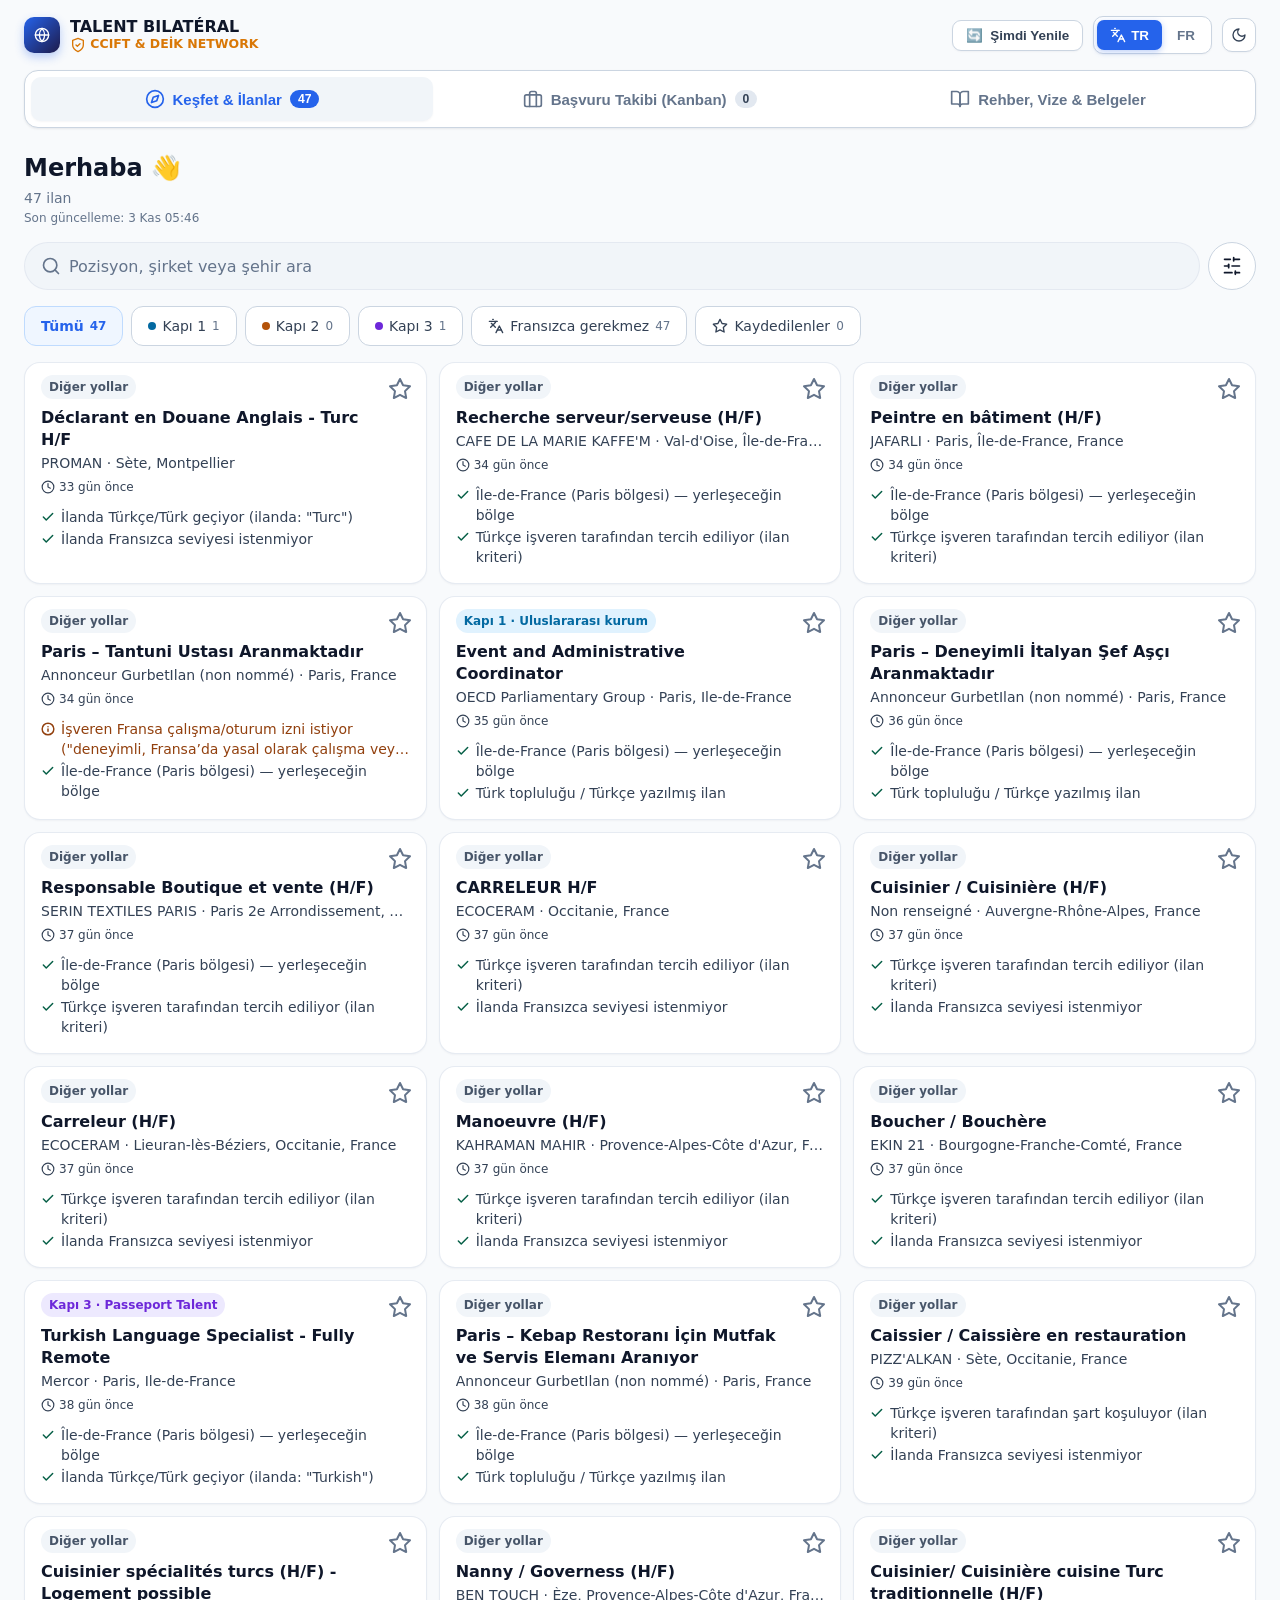
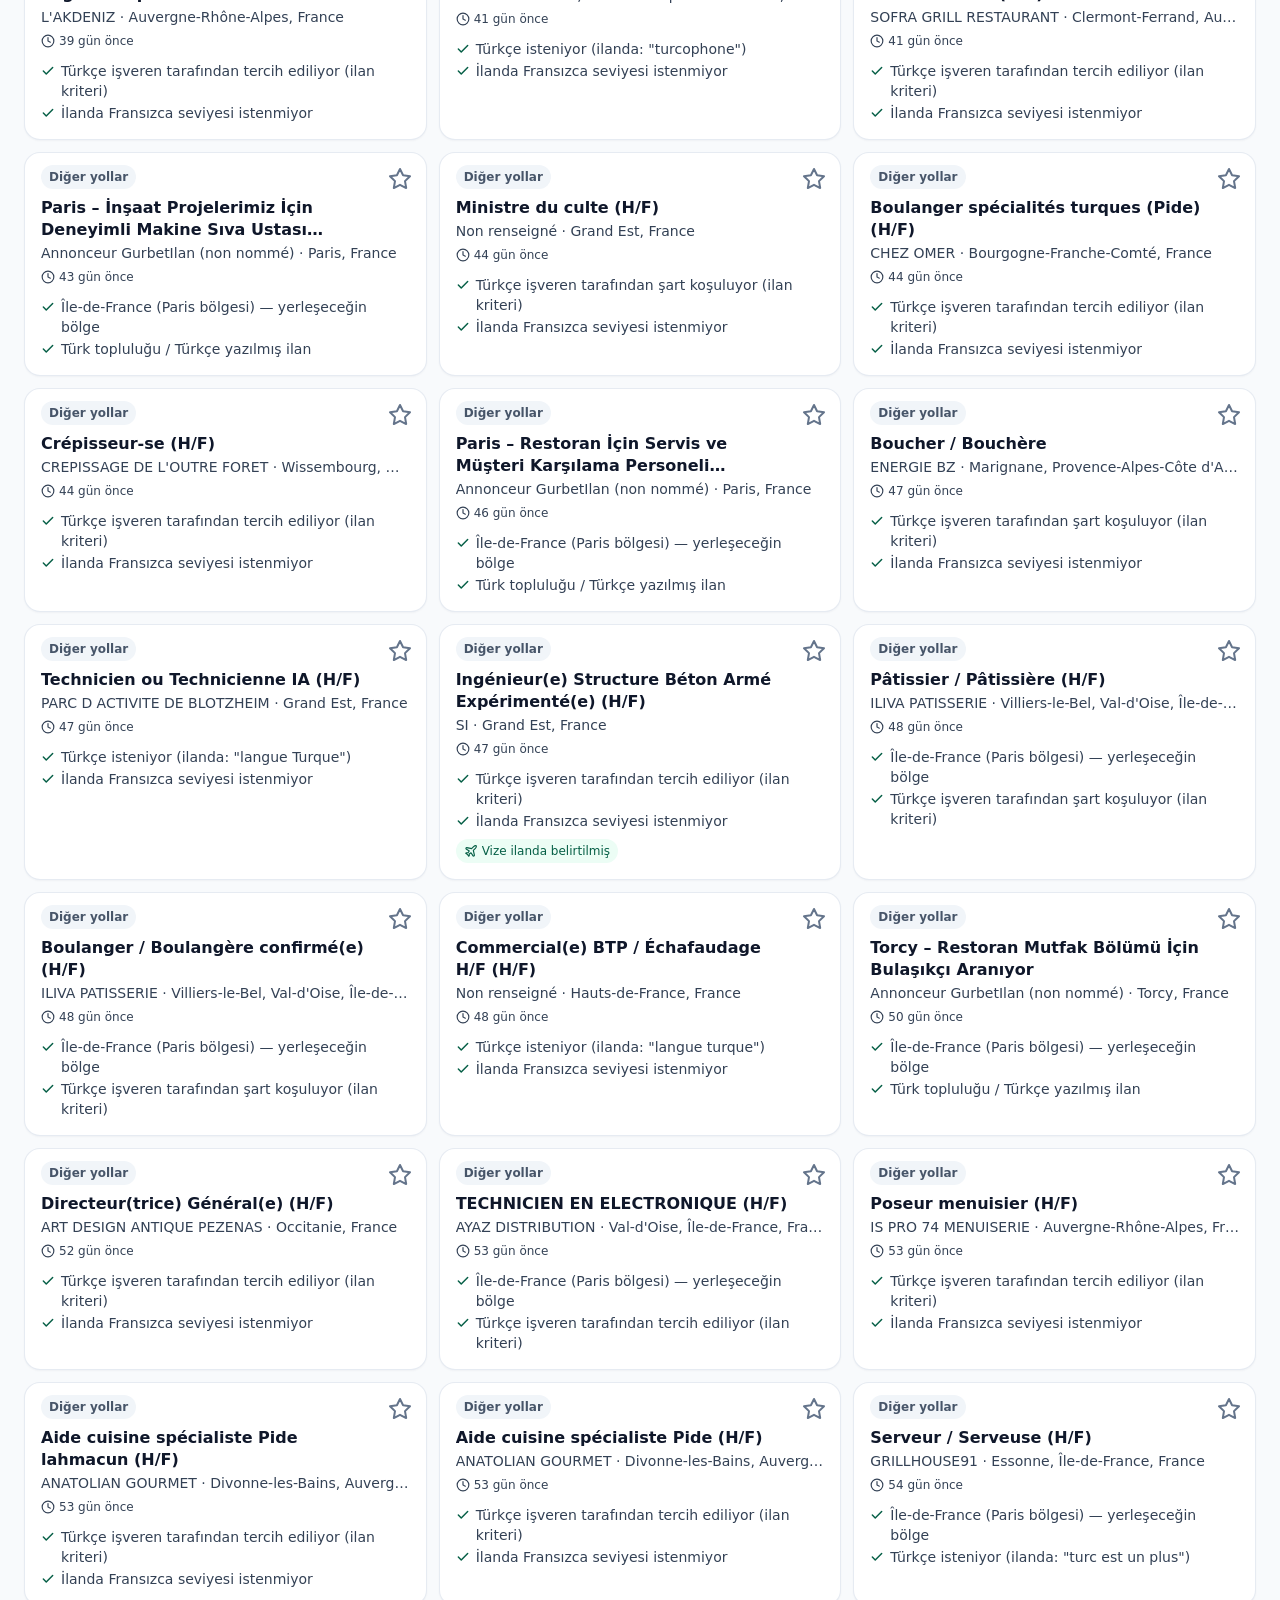
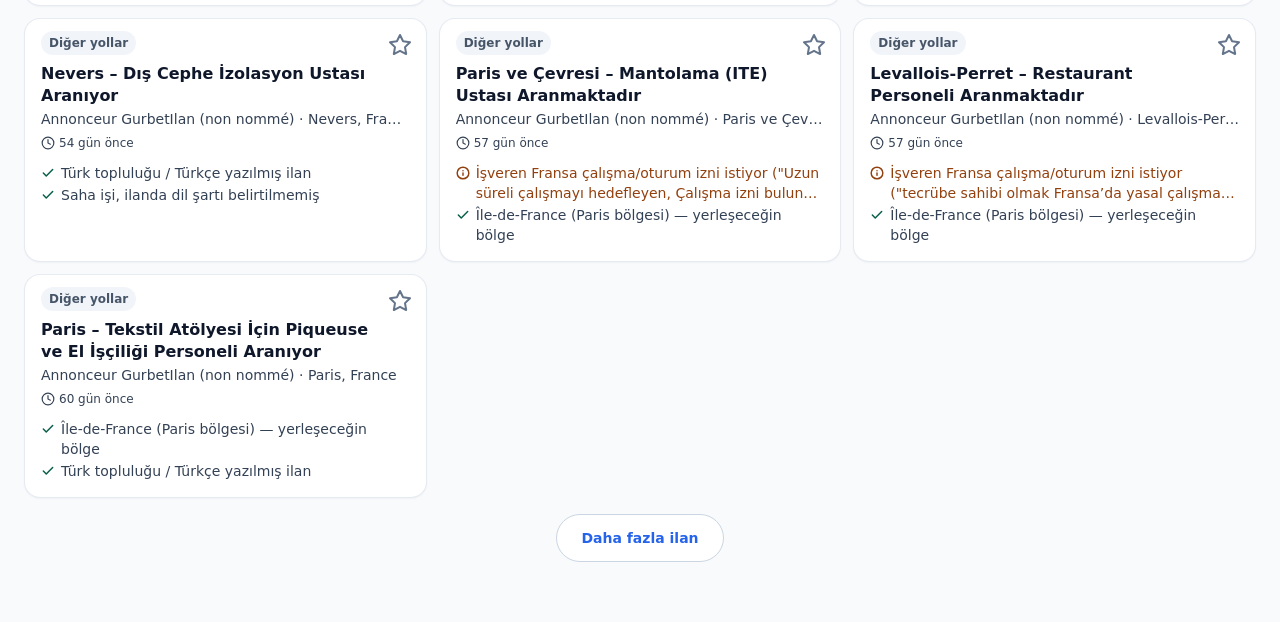
==== index.html @ d65170a1 "🤖 [Auto-Refresh] Nouvelles opportunités bilatérales 03/11/2026 05:46" ====
<!DOCTYPE html>
<html lang="tr" data-theme="light">
<head>
    <meta charset="UTF-8">
    <meta name="viewport" content="width=device-width, initial-scale=1, viewport-fit=cover">
    <title>Fransa Kariyer &amp; Vize Rehberi | TR ⇄ FR Bilateral Hub</title>
    
    <!-- PWA & Mobile Web App Meta Tags -->
    <link rel="manifest" href="manifest.json">
    <meta name="theme-color" content="#f8fafc" media="(prefers-color-scheme: light)">
    <meta name="theme-color" content="#090d16" media="(prefers-color-scheme: dark)">
    <meta name="mobile-web-app-capable" content="yes">
    <meta name="apple-mobile-web-app-capable" content="yes">
    <meta name="apple-mobile-web-app-status-bar-style" content="black-translucent">
    <meta name="apple-mobile-web-app-title" content="Fransaİş">
    <link rel="icon" type="image/svg+xml" href="icon.svg">
    <link rel="alternate icon" href="icon-192.png">
    <link rel="apple-touch-icon" href="apple-touch-icon.png">
    
    <!-- DONNÉES DES OFFRES (JSON inline) + BOOTSTRAP window.FransaData : avant tout autre script -->
    <script id="fransa-jobs" type="application/json" data-generated-at="2026-11-03T05:46:37Z">[{"id":2173829066,"kind":"offer","title_tr":"Peintre en bâtiment (H/F)","title_fr":"Peintre en bâtiment (H/F)","company":"JAFARLI","location":"Paris, Île-de-France, France","url":"https://europa.eu/eures/portal/jv-se/jv-details/MjE1WFNSWCA5?lang=fr","source":"EURES (France Travail)","score":90,"snippet_tr":"SAS JAFARLI, entreprise spécialisée dans les travaux de rénovation intérieure et de second œuvre à Paris et en Île-de-France, recherche un(e) peintre en bâtiment pour renforcer son équipe.MISSIONS PRINCIPALES :- Préparer les supports avant mise en peinture : protection des surfaces, nettoyage, rebou","snippet_fr":"SAS JAFARLI, entreprise spécialisée dans les travaux de rénovation intérieure et de second œuvre à Paris et en Île-de-France, recherche un(e) peintre en bâtiment pour renforcer son équipe.MISSIONS PRINCIPALES :- Préparer les supports avant mise en peinture : protection des surfaces, nettoyage, rebou","tags_tr":[],"tags_fr":[],"category_tr":"Genel / Diğer","category_fr":"Général","ccift":false,"no_french":true,"working_lang":"Türkçe isteniyor","visa_tr":"İlanda belirtilmemiş","visa_fr":"Non mentionné dans l'annonce","track":"autre","domain":"craft_pme","discovered_at":"03/11/2026 05:42","contact_info":"Offre France Travail n° 215XSRX","source_type":"official_api","posted_at":"2026-11-02","verified_at":"2026-11-03T05:46:08Z","country":"FR","city":"Paris","language_requirements":["uz:preferred","tr:preferred"],"reasons_tr":["Île-de-France (Paris bölgesi) — yerleşeceğin bölge","Türkçe işveren tarafından tercih ediliyor (ilan kriteri)","İlanda Fransızca seviyesi istenmiyor","1 gün önce yayınlandı"],"reasons_fr":["Île-de-France — la région où elle s'installe","Turc souhaité par l'employeur (critère de l'offre)","Aucun niveau de français exigé dans l'annonce","Publiée il y a 1 jour"],"visa_evidence":"","warnings_tr":[],"warnings_fr":[],"description":"SAS JAFARLI, entreprise spécialisée dans les travaux de rénovation intérieure et de second œuvre à Paris et en Île-de-France, recherche un(e) peintre en bâtiment pour renforcer son équipe.MISSIONS PRINCIPALES :- Préparer les supports avant mise en peinture : protection des surfaces, nettoyage, rebouchage, enduisage et ponçage.- Réaliser les travaux de ratissage, de lissage et de préparation des murs et plafonds.- Appliquer les impressions, sous-couches et peintures de finition au rouleau et au pinceau.- Réaliser les travaux de peinture intérieure dans le respect des règles professionnelles et du DTU 59.1.- Effectuer les retouches nécessaires et contrôler la qualité des finitions.- Assurer la protection des sols, menuiseries et équipements.- Maintenir les zones de travail propres et respecter les consignes de sécurité.- Coordonner les interventions avec les équipes d'électricité et de plomberie afin d'assurer le bon déroulement des travaux.PROFIL RECHERCHÉ :- Expérience professionnelle de 2 ans minimum exigée dans les travaux de peinture en bâtiment et de rénovation intérieure.- Maîtrise des techniques de préparation des supports et d'application des peintures.- Capacité à…"},{"id":261832375,"kind":"offer","title_tr":"Recherche serveur/serveuse (H/F)","title_fr":"Recherche serveur/serveuse (H/F)","company":"CAFE DE LA MARIE KAFFE'M","location":"Val-d'Oise, Île-de-France, France","url":"https://europa.eu/eures/portal/jv-se/jv-details/MjE1U1NaQiA5?lang=fr","source":"EURES (France Travail)","score":90,"snippet_tr":"Recherche serveur ou serveuse motivée , travaille en équipe, bar brasserie.","snippet_fr":"Recherche serveur ou serveuse motivée , travaille en équipe, bar brasserie.","tags_tr":[],"tags_fr":[],"category_tr":"Genel / Diğer","category_fr":"Général","ccift":false,"no_french":true,"working_lang":"Türkçe isteniyor","visa_tr":"İlanda belirtilmemiş","visa_fr":"Non mentionné dans l'annonce","track":"autre","domain":"craft_pme","discovered_at":"03/11/2026 05:42","contact_info":"Offre France Travail n° 215SSZB","source_type":"official_api","posted_at":"2026-11-02","verified_at":"2026-11-03T05:46:08Z","country":"FR","city":"Val-d'Oise","language_requirements":["tr:preferred"],"reasons_tr":["Île-de-France (Paris bölgesi) — yerleşeceğin bölge","Türkçe işveren tarafından tercih ediliyor (ilan kriteri)","İlanda Fransızca seviyesi istenmiyor","1 gün önce yayınlandı"],"reasons_fr":["Île-de-France — la région où elle s'installe","Turc souhaité par l'employeur (critère de l'offre)","Aucun niveau de français exigé dans l'annonce","Publiée il y a 1 jour"],"visa_evidence":"","warnings_tr":[],"warnings_fr":[],"description":"Recherche serveur ou serveuse motivée , travaille en équipe, bar brasserie."},{"id":2026938625,"kind":"offer","title_tr":"Boulanger / Boulangère confirmé(e) (H/F)","title_fr":"Boulanger / Boulangère confirmé(e) (H/F)","company":"ILIVA PATISSERIE","location":"Villiers-le-Bel, Val-d'Oise, Île-de-France, France","url":"https://europa.eu/eures/portal/jv-se/jv-details/MjE1S0JQTSA5?lang=fr","source":"EURES (France Travail)","score":90,"snippet_tr":"Vos missionsPréparer et fabriquer les pains et viennoiseries selon les recettes et méthodes de l'entrepriseRéaliser le pétrissage, le façonnage, la fermentation et la cuisson des produitsAssurer la qualité, la régularité et la fraîcheur des fabricationsRespecter strictement les règles d'hygiène et d","snippet_fr":"Vos missionsPréparer et fabriquer les pains et viennoiseries selon les recettes et méthodes de l'entrepriseRéaliser le pétrissage, le façonnage, la fermentation et la cuisson des produitsAssurer la qualité, la régularité et la fraîcheur des fabricationsRespecter strictement les règles d'hygiène et d","tags_tr":[],"tags_fr":[],"category_tr":"Genel / Diğer","category_fr":"Général","ccift":false,"no_french":true,"working_lang":"Türkçe isteniyor","visa_tr":"İlanda belirtilmemiş","visa_fr":"Non mentionné dans l'annonce","track":"autre","domain":"craft_pme","discovered_at":"03/11/2026 05:43","contact_info":"Offre France Travail n° 215KBPM","source_type":"official_api","posted_at":"2026-10-19","verified_at":"2026-11-03T05:46:08Z","country":"FR","city":"Villiers-le-Bel","language_requirements":["tr:c2"],"reasons_tr":["Île-de-France (Paris bölgesi) — yerleşeceğin bölge","Türkçe işveren tarafından şart koşuluyor (ilan kriteri)","İlanda Fransızca seviyesi istenmiyor","15 gün önce yayınlandı"],"reasons_fr":["Île-de-France — la région où elle s'installe","Turc exigé par l'employeur (critère de l'offre)","Aucun niveau de français exigé dans l'annonce","Publiée il y a 15 jours"],"visa_evidence":"","warnings_tr":[],"warnings_fr":[],"description":"Vos missionsPréparer et fabriquer les pains et viennoiseries selon les recettes et méthodes de l'entrepriseRéaliser le pétrissage, le façonnage, la fermentation et la cuisson des produitsAssurer la qualité, la régularité et la fraîcheur des fabricationsRespecter strictement les règles d'hygiène et de sécurité alimentaire (HACCP)Gérer les matières premières : réception, stockage et contrôle des produitsEntretenir le matériel, les équipements et le poste de travailAdapter la production en fonction de l'affluence et des besoins de la clientèleTravailler en coordination avec l'équipe (vendeurs, pâtissiers)La connaissance et l'expérience dans la préparation des recettes traditionnelles turques sont obligatoires.Une lettre de motivation personnalisée sera appréciée,"},{"id":95198737,"kind":"offer","title_tr":"Pâtissier / Pâtissière (H/F)","title_fr":"Pâtissier / Pâtissière (H/F)","company":"ILIVA PATISSERIE","location":"Villiers-le-Bel, Val-d'Oise, Île-de-France, France","url":"https://europa.eu/eures/portal/jv-se/jv-details/MjE1S0JQRiA5?lang=fr","source":"EURES (France Travail)","score":90,"snippet_tr":"Vos missionsRéaliser les préparations de base de la pâtisserie (pâtes, crèmes, garnitures, biscuits, entremets, gâteau de mariage, gâteau d'anniversaire)Fabriquer et assembler les produits de pâtisserie dans le respect des recettes et des standards de qualitéAssurer la cuisson, le montage et la déco","snippet_fr":"Vos missionsRéaliser les préparations de base de la pâtisserie (pâtes, crèmes, garnitures, biscuits, entremets, gâteau de mariage, gâteau d'anniversaire)Fabriquer et assembler les produits de pâtisserie dans le respect des recettes et des standards de qualitéAssurer la cuisson, le montage et la déco","tags_tr":[],"tags_fr":[],"category_tr":"Genel / Diğer","category_fr":"Général","ccift":false,"no_french":true,"working_lang":"Türkçe isteniyor","visa_tr":"İlanda belirtilmemiş","visa_fr":"Non mentionné dans l'annonce","track":"autre","domain":"craft_pme","discovered_at":"03/11/2026 05:43","contact_info":"Offre France Travail n° 215KBPF","source_type":"official_api","posted_at":"2026-10-19","verified_at":"2026-11-03T05:46:08Z","country":"FR","city":"Villiers-le-Bel","language_requirements":["tr:c2"],"reasons_tr":["Île-de-France (Paris bölgesi) — yerleşeceğin bölge","Türkçe işveren tarafından şart koşuluyor (ilan kriteri)","İlanda Fransızca seviyesi istenmiyor","15 gün önce yayınlandı"],"reasons_fr":["Île-de-France — la région où elle s'installe","Turc exigé par l'employeur (critère de l'offre)","Aucun niveau de français exigé dans l'annonce","Publiée il y a 15 jours"],"visa_evidence":"","warnings_tr":[],"warnings_fr":[],"description":"Vos missionsRéaliser les préparations de base de la pâtisserie (pâtes, crèmes, garnitures, biscuits, entremets, gâteau de mariage, gâteau d'anniversaire)Fabriquer et assembler les produits de pâtisserie dans le respect des recettes et des standards de qualitéAssurer la cuisson, le montage et la décoration des produitsGérer les matières premières : réception, stockage et rotation des produitsRespecter strictement les règles d'hygiène et de sécurité alimentaire (HACCP)Maintenir le poste de travail propre et organiséParticiper à la gestion des stocks et aux inventairesContribuer à la création ou à l'amélioration des recettes selon la politique de l'établissementTravailler en coordination avec le chef pâtissier Respecter les délais de production et les volumes demandésLa connaissance et l'expérience dans la préparation des recettes traditionnelles turques sont obligatoires.Une lettre de motivation personnalisée sera appréciée,"},{"id":757280058,"kind":"offer","title_tr":"Serveur / Serveuse (H/F)","title_fr":"Serveur / Serveuse (H/F)","company":"GRILLHOUSE91","location":"Essonne, Île-de-France, France","url":"https://europa.eu/eures/portal/jv-se/jv-details/MjE1Q1pTUyA5?lang=fr","source":"EURES (France Travail)","score":90,"snippet_tr":"Notre grill recherche un(e) serveur motivé(e), sérieux(se) et dynamique pour rejoindre notre équipe.Prise de poste dès que possibleMissions principales :- Accueillir et installer les clients.- Assurer le service en salle.- Prendre les commandes et conseiller les clients.- Veiller à la satisfaction d","snippet_fr":"Notre grill recherche un(e) serveur motivé(e), sérieux(se) et dynamique pour rejoindre notre équipe.Prise de poste dès que possibleMissions principales :- Accueillir et installer les clients.- Assurer le service en salle.- Prendre les commandes et conseiller les clients.- Veiller à la satisfaction d","tags_tr":[],"tags_fr":[],"category_tr":"Genel / Diğer","category_fr":"Général","ccift":false,"no_french":true,"working_lang":"Türkçe isteniyor","visa_tr":"İlanda belirtilmemiş","visa_fr":"Non mentionné dans l'annonce","track":"autre","domain":"craft_pme","discovered_at":"03/11/2026 05:43","contact_info":"Offre France Travail n° 215CZSS","source_type":"official_api","posted_at":"2026-10-13","verified_at":"2026-11-03T05:46:08Z","country":"FR","city":"Essonne","language_requirements":["tr:preferred"],"reasons_tr":["Île-de-France (Paris bölgesi) — yerleşeceğin bölge","Türkçe isteniyor (ilanda: \"turc est un plus\")","İlanda Fransızca seviyesi istenmiyor","21 gün önce yayınlandı"],"reasons_fr":["Île-de-France — la région où elle s'installe","Turc demandé (annonce : \"turc est un plus\")","Aucun niveau de français exigé dans l'annonce","Publiée il y a 21 jours"],"visa_evidence":"","warnings_tr":[],"warnings_fr":[],"description":"Notre grill recherche un(e) serveur motivé(e), sérieux(se) et dynamique pour rejoindre notre équipe.Prise de poste dès que possibleMissions principales :- Accueillir et installer les clients.- Assurer le service en salle.- Prendre les commandes et conseiller les clients.- Veiller à la satisfaction des clients et à la propreté de la salle, nettoyage.- Encaisser les clients- Travailler en équipe dans une ambiance conviviale.Profil recherché :Une première expérience en restauration est primordialeÊtre ponctuel(le), souriant(e), organisé(e) et avoir le sens du service.Parler et comprendre le turc est un plus.Conditions de travailHoraires de service : de 11 h à 15 h et de 18 h à 22 h.Repos : 2 jours par semaine.Disponibilité : travail le samedi et le dimanche obligatoire.Intéressé(e) ? Merci de répondre directement à cette annonce pour être recontacté(e)Au plaisir de vous accueillir dans notre équipe !"},{"id":3386109893,"kind":"offer","title_tr":"Event and Administrative Coordinator","title_fr":"Event and Administrative Coordinator","company":"OECD Parliamentary Group","location":"Paris, Ile-de-France","url":"https://www.adzuna.fr/details/5949636975?utm_medium=api&utm_source=25ece07d","source":"Adzuna","score":85,"snippet_tr":"Salaire : 4503–6500 € | full_time — The Organisation for Economic Co-operation and Development ( OECD ) is an international organisation comprised of 38 member countries, that works to build better policies for better lives. Our mission is to promote policies that will improve the economic and…","snippet_fr":"Salaire : 4503–6500 € | full_time — The Organisation for Economic Co-operation and Development ( OECD ) is an international organisation comprised of 38 member countries, that works to build better policies for better lives. Our mission is to promote policies that will improve the economic and…","tags_tr":["Emplois Autres/Général"],"tags_fr":["Emplois Autres/Général"],"category_tr":"Genel / Diğer","category_fr":"Général","ccift":false,"no_french":true,"working_lang":"Türkçe ortam (ilan Türkçe)","visa_tr":"İlanda belirtilmemiş","visa_fr":"Non mentionné dans l'annonce","track":"voie_1","domain":"hr_admin","discovered_at":"03/11/2026 05:43","contact_info":"","source_type":"board","posted_at":"2026-11-01","verified_at":"2026-11-03T05:46:08Z","country":"FR","city":"Paris","language_requirements":[],"reasons_tr":["Île-de-France (Paris bölgesi) — yerleşeceğin bölge","Türk topluluğu / Türkçe yazılmış ilan","İlanda Fransızca seviyesi istenmiyor","2 gün önce yayınlandı"],"reasons_fr":["Île-de-France — la région où elle s'installe","Annonce de la communauté turque / rédigée en turc","Aucun niveau de français exigé dans l'annonce","Publiée il y a 2 jours"],"visa_evidence":"","warnings_tr":[],"warnings_fr":[],"description":"The Organisation for Economic Co-operation and Development ( OECD ) is an international organisation comprised of 38 member countries, that works to build better policies for better lives. Our mission is to promote policies that will improve the economic and social well-being of people around the world. Together with governments, policy makers and citizens, we work on establishing evidence-based international standards, and finding solutions to a range of social, economic and environmental chal…"},{"id":4266805630,"kind":"offer","title_tr":"Paris – Deneyimli İtalyan Şef Aşçı Aranmaktadır","title_fr":"Paris – Deneyimli İtalyan Şef Aşçı Aranmaktadır","company":"Annonceur GurbetIlan (non nommé)","location":"Paris, France","url":"https://www.gurbetilan.com/ads/paris-deneyimli-italyan-sef-asci-aranmaktadir/","source":"GurbetIlan France","score":85,"snippet_tr":"Fransa’nın Cenevre sınırına oldukça yakın bir konumda, Crozet bölgesinde hizmet veren restoranımız için İtalyan mutfağına tutkuyla bağlı, alanında tecrübe sahibi bir şef arayışımız bulunmaktadır. Mutfağımızın standartlarını koruyacak, İtalyan yemekleri konusunda ileri derecede bilgi ve beceriye…","snippet_fr":"Fransa’nın Cenevre sınırına oldukça yakın bir konumda, Crozet bölgesinde hizmet veren restoranımız için İtalyan mutfağına tutkuyla bağlı, alanında tecrübe sahibi bir şef arayışımız bulunmaktadır. Mutfağımızın standartlarını koruyacak, İtalyan yemekleri konusunda ileri derecede bilgi ve beceriye…","tags_tr":[],"tags_fr":[],"category_tr":"Genel / Diğer","category_fr":"Général","ccift":false,"no_french":true,"working_lang":"Türkçe ortam (ilan Türkçe)","visa_tr":"İlanda belirtilmemiş","visa_fr":"Non mentionné dans l'annonce","track":"autre","domain":"craft_pme","discovered_at":"03/11/2026 05:43","contact_info":"Candidature via le compte GurbetIlan (bouton « Giriş Yap ve Başvur »)","source_type":"community","posted_at":"2026-10-31","verified_at":"2026-11-03T05:46:08Z","country":"FR","city":"Paris","language_requirements":[],"reasons_tr":["Île-de-France (Paris bölgesi) — yerleşeceğin bölge","Türk topluluğu / Türkçe yazılmış ilan","Saha işi, ilanda dil şartı belirtilmemiş","3 gün önce yayınlandı"],"reasons_fr":["Île-de-France — la région où elle s'installe","Annonce de la communauté turque / rédigée en turc","Métier de terrain, aucune exigence de langue indiquée","Publiée il y a 3 jours"],"visa_evidence":"","warnings_tr":[],"warnings_fr":[],"description":"Sektör: Restaurant - Cafe - Bar | Çalışma Zamanı: Full-time (Tam Zamanlı) Fransa’nın Cenevre sınırına oldukça yakın bir konumda, Crozet bölgesinde hizmet veren restoranımız için İtalyan mutfağına tutkuyla bağlı, alanında tecrübe sahibi bir şef arayışımız bulunmaktadır. Mutfağımızın standartlarını koruyacak, İtalyan yemekleri konusunda ileri derecede bilgi ve beceriye sahip, mutfak disiplinine önem veren çalışma arkadaşımızı ekibimize dahil etmek istiyoruz. Aranan Nitelikler: İtalyan mutfağı konusunda kanıtlanabilir deneyime sahip olmak. Mutfak operasyonlarını yönetebilecek yetkinlikte olmak. Hızlı ve yoğun çalışma temposuna uyum sağlayabilmek. Çalışma Şartları & Sağlanan İmkanlar: Çok avantajlı maaş imkanı sunulmaktadır. Konaklama (lojman) desteği sağlanacaktır. Yemek imkanı mevcuttur. Yıllık sözleşme ile çalışma düzeni oluşturulacaktır. Hemen işe başlayabilecek adaylar tercih sebebidir."},{"id":4102758047,"kind":"offer","title_tr":"Responsable Boutique et vente (H/F)","title_fr":"Responsable Boutique et vente (H/F)","company":"SERIN TEXTILES PARIS","location":"Paris 2e Arrondissement, Paris, Île-de-France, France","url":"https://europa.eu/eures/portal/jv-se/jv-details/MjE1U01USCA5?lang=fr","source":"EURES (France Travail)","score":85,"snippet_tr":"Société : Serin TextileDescription du poste :La société Serin Textile recherche un(e) Responsable Boutique h/f possédant une solide expérience de 10 ans dans le domaine. Vous aurez pour principales missions : L'accueil, le conseil et la fidélisation d'une clientèle diversifiée et internationale. La ","snippet_fr":"Société : Serin TextileDescription du poste :La société Serin Textile recherche un(e) Responsable Boutique h/f possédant une solide expérience de 10 ans dans le domaine. Vous aurez pour principales missions : L'accueil, le conseil et la fidélisation d'une clientèle diversifiée et internationale. La ","tags_tr":[],"tags_fr":[],"category_tr":"Genel / Diğer","category_fr":"Général","ccift":false,"no_french":true,"working_lang":"Türkçe isteniyor","visa_tr":"İlanda belirtilmemiş","visa_fr":"Non mentionné dans l'annonce","track":"autre","domain":"sales","discovered_at":"03/11/2026 05:43","contact_info":"Offre France Travail n° 215SMTH","source_type":"official_api","posted_at":"2026-10-30","verified_at":"2026-11-03T05:46:08Z","country":"FR","city":"Paris 2e Arrondissement","language_requirements":["en:preferred","tr:preferred"],"reasons_tr":["Île-de-France (Paris bölgesi) — yerleşeceğin bölge","Türkçe işveren tarafından tercih ediliyor (ilan kriteri)","İlanda Fransızca seviyesi istenmiyor","4 gün önce yayınlandı"],"reasons_fr":["Île-de-France — la région où elle s'installe","Turc souhaité par l'employeur (critère de l'offre)","Aucun niveau de français exigé dans l'annonce","Publiée il y a 4 jours"],"visa_evidence":"","warnings_tr":[],"warnings_fr":[],"description":"Société : Serin TextileDescription du poste :La société Serin Textile recherche un(e) Responsable Boutique h/f possédant une solide expérience de 10 ans dans le domaine. Vous aurez pour principales missions : L'accueil, le conseil et la fidélisation d'une clientèle diversifiée et internationale. La gestion de la surface de vente, la tenue de la boutique et la mise en valeur des produits textils. Le suivi des ventes, la gestion des stocks et l'optimisation des performances commerciales. La coordination de l'activité du magasin et le développement des parts de marché (avec une excellente maîtrise des marchés du Moyen-Orient). Profil recherché : Expérience : 10 ans d'expérience exigée dans la vente et la gestion de boutique textile. Langues : Maîtrise de plusieurs langues requise (Français, Anglais, Russe, Roumain, Turc, Arabe) pour interagir avec une clientèle multiculturelle. Compétences : Sens du commerce, leadership, rigueur, autonomie et excellente connaissance des spécificités des marchés cibles (Moyen-Orient et Afrique)."},{"id":647681042,"kind":"offer","title_tr":"Turkish Language Specialist - Fully Remote","title_fr":"Turkish Language Specialist - Fully Remote","company":"Mercor","location":"Paris, Ile-de-France","url":"https://www.adzuna.fr/details/5945417210?utm_medium=api&utm_source=25ece07d","source":"Adzuna","score":80,"snippet_tr":"About the job Mercor connects elite creative and technical talent with leading AI research labs. Headquartered in San Francisco, our investors include Benchmark , General Catalyst , Peter Thiel , Adam D'Angelo , Larry Summers , and Jack Dorsey . Position: Turkish Linguistic Experts Type: Contract…","snippet_fr":"About the job Mercor connects elite creative and technical talent with leading AI research labs. Headquartered in San Francisco, our investors include Benchmark , General Catalyst , Peter Thiel , Adam D'Angelo , Larry Summers , and Jack Dorsey . Position: Turkish Linguistic Experts Type: Contract…","tags_tr":["Unknown"],"tags_fr":["Unknown"],"category_tr":"Genel / Diğer","category_fr":"Général","ccift":false,"no_french":true,"working_lang":"İlanda belirtilmemiş","visa_tr":"İlanda belirtilmemiş","visa_fr":"Non mentionné dans l'annonce","track":"voie_3","domain":"hr_admin","discovered_at":"03/11/2026 05:43","contact_info":"","source_type":"board","posted_at":"2026-10-29","verified_at":"2026-11-03T05:46:08Z","country":"FR","city":"Paris","language_requirements":[],"reasons_tr":["Île-de-France (Paris bölgesi) — yerleşeceğin bölge","İlanda Türkçe/Türk geçiyor (ilanda: \"Turkish\")","İlanda Fransızca seviyesi istenmiyor","5 gün önce yayınlandı"],"reasons_fr":["Île-de-France — la région où elle s'installe","L'annonce mentionne le turc (annonce : \"Turkish\")","Aucun niveau de français exigé dans l'annonce","Publiée il y a 5 jours"],"visa_evidence":"","warnings_tr":[],"warnings_fr":[],"description":"About the job Mercor connects elite creative and technical talent with leading AI research labs. Headquartered in San Francisco, our investors include Benchmark , General Catalyst , Peter Thiel , Adam D'Angelo , Larry Summers , and Jack Dorsey . Position: Turkish Linguistic Experts Type: Contract Compensation: $50/hour Location: Remote Role Responsibilities Evaluate the quality and accuracy of LLM-generated Turkish text across various use cases like translation, summarization, dialogue, and gra…"},{"id":3820636636,"kind":"offer","title_tr":"Paris – Kebap Restoranı İçin Mutfak ve Servis Elemanı Aranıyor","title_fr":"Paris – Kebap Restoranı İçin Mutfak ve Servis Elemanı Aranıyor","company":"Annonceur GurbetIlan (non nommé)","location":"Paris, France","url":"https://www.gurbetilan.com/ads/paris-kebap-restorani-icin-mutfak-ve-servis-elemani-araniyor/","source":"GurbetIlan France","score":80,"snippet_tr":"Levallois bölgesinde bulunan kebap restoranımızda, mutfak ve servis süreçlerinde bize destek olacak çalışma arkadaşları arıyoruz. İşini severek yapan, sorumluluk sahibi ve restoran dinamiklerine hakim bir takım arkadaşı ile yola devam etmek istiyoruz. Açık Pozisyonlar: Kebap ve restoran personeli…","snippet_fr":"Levallois bölgesinde bulunan kebap restoranımızda, mutfak ve servis süreçlerinde bize destek olacak çalışma arkadaşları arıyoruz. İşini severek yapan, sorumluluk sahibi ve restoran dinamiklerine hakim bir takım arkadaşı ile yola devam etmek istiyoruz. Açık Pozisyonlar: Kebap ve restoran personeli…","tags_tr":[],"tags_fr":[],"category_tr":"Genel / Diğer","category_fr":"Général","ccift":false,"no_french":true,"working_lang":"Türkçe ortam (ilan Türkçe)","visa_tr":"İlanda belirtilmemiş","visa_fr":"Non mentionné dans l'annonce","track":"autre","domain":"craft_pme","discovered_at":"03/11/2026 05:43","contact_info":"Candidature via le compte GurbetIlan (bouton « Giriş Yap ve Başvur »)","source_type":"community","posted_at":"2026-10-29","verified_at":"2026-11-03T05:46:08Z","country":"FR","city":"Paris","language_requirements":[],"reasons_tr":["Île-de-France (Paris bölgesi) — yerleşeceğin bölge","Türk topluluğu / Türkçe yazılmış ilan","İlanda Fransızca seviyesi istenmiyor","5 gün önce yayınlandı"],"reasons_fr":["Île-de-France — la région où elle s'installe","Annonce de la communauté turque / rédigée en turc","Aucun niveau de français exigé dans l'annonce","Publiée il y a 5 jours"],"visa_evidence":"","warnings_tr":[],"warnings_fr":[],"description":"Sektör: Restaurant - Cafe - Bar | Çalışma Zamanı: Full-time (Tam Zamanlı) Levallois bölgesinde bulunan kebap restoranımızda, mutfak ve servis süreçlerinde bize destek olacak çalışma arkadaşları arıyoruz. İşini severek yapan, sorumluluk sahibi ve restoran dinamiklerine hakim bir takım arkadaşı ile yola devam etmek istiyoruz. Açık Pozisyonlar: Kebap ve restoran personeli Aranan Nitelikler: Kebap veya restoran sektöründe tecrübesi bulunan İş disiplinine sahip ve ciddi çalışma prensibi olan Et hazırlığı, servis hizmetleri ve genel restoran düzeni konularında yetkin Çalışma Şartları & Sağlanan İmkanlar: Tecrübeye bağlı olarak tatmin edici maaş imkanı Dinamik ve profesyonel bir çalışma ortamı"},{"id":2602337466,"kind":"offer","title_tr":"Caissier / Caissière en restauration","title_fr":"Caissier / Caissière en restauration","company":"PIZZ'ALKAN","location":"Sète, Occitanie, France","url":"https://europa.eu/eures/portal/jv-se/jv-details/MjE1U1hMViA5?lang=fr","source":"EURES (France Travail)","score":80,"snippet_tr":"Nous recherchons une personne pour prendre les commandes et tenir la caisse du restaurant.Jours travaillés : du lundi au vendrediHoraires variables entre 8h et 20h : à définir","snippet_fr":"Nous recherchons une personne pour prendre les commandes et tenir la caisse du restaurant.Jours travaillés : du lundi au vendrediHoraires variables entre 8h et 20h : à définir","tags_tr":[],"tags_fr":[],"category_tr":"Genel / Diğer","category_fr":"Général","ccift":false,"no_french":true,"working_lang":"Türkçe isteniyor","visa_tr":"İlanda belirtilmemiş","visa_fr":"Non mentionné dans l'annonce","track":"autre","domain":"craft_pme","discovered_at":"03/11/2026 05:43","contact_info":"Offre France Travail n° 215SXLV","source_type":"official_api","posted_at":"2026-10-28","verified_at":"2026-11-03T05:46:08Z","country":"FR","city":"Sète","language_requirements":["tr:c2"],"reasons_tr":["Türkçe işveren tarafından şart koşuluyor (ilan kriteri)","İlanda Fransızca seviyesi istenmiyor","6 gün önce yayınlandı"],"reasons_fr":["Turc exigé par l'employeur (critère de l'offre)","Aucun niveau de français exigé dans l'annonce","Publiée il y a 6 jours"],"visa_evidence":"","warnings_tr":[],"warnings_fr":[],"description":"Nous recherchons une personne pour prendre les commandes et tenir la caisse du restaurant.Jours travaillés : du lundi au vendrediHoraires variables entre 8h et 20h : à définir"},{"id":1847159461,"kind":"offer","title_tr":"Nanny / Governess (H/F)","title_fr":"Nanny / Governess (H/F)","company":"BEN TOUCH","location":"Èze, Provence-Alpes-Côte d'Azur, France","url":"https://europa.eu/eures/portal/jv-se/jv-details/MjE1UktYSiA5?lang=fr","source":"EURES (France Travail)","score":80,"snippet_tr":"Groupe Ben Touch, dirigé par Benjamin Erisoglu, l'innovation comme ADN, dans le cadre d'un développement en France et à l'international recherche sa Nanny / Governess H/F. Rattaché(e) au Groupe Ben Touch. Créée en 2009, Ben Touch est une holding Française en pleine croissance qui crée et soutient se","snippet_fr":"Groupe Ben Touch, dirigé par Benjamin Erisoglu, l'innovation comme ADN, dans le cadre d'un développement en France et à l'international recherche sa Nanny / Governess H/F. Rattaché(e) au Groupe Ben Touch. Créée en 2009, Ben Touch est une holding Française en pleine croissance qui crée et soutient se","tags_tr":[],"tags_fr":[],"category_tr":"Genel / Diğer","category_fr":"Général","ccift":false,"no_french":true,"working_lang":"Türkçe isteniyor","visa_tr":"İlanda belirtilmemiş","visa_fr":"Non mentionné dans l'annonce","track":"autre","domain":"craft_pme","discovered_at":"03/11/2026 05:43","contact_info":"Offre France Travail n° 215RKXJ","source_type":"official_api","posted_at":"2026-10-26","verified_at":"2026-11-03T05:46:08Z","country":"FR","city":"Èze","language_requirements":["ru:preferred","tr:preferred"],"reasons_tr":["Türkçe isteniyor (ilanda: \"turcophone\")","İlanda Fransızca seviyesi istenmiyor","8 gün önce yayınlandı"],"reasons_fr":["Turc demandé (annonce : \"turcophone\")","Aucun niveau de français exigé dans l'annonce","Publiée il y a 8 jours"],"visa_evidence":"","warnings_tr":[],"warnings_fr":[],"description":"Groupe Ben Touch, dirigé par Benjamin Erisoglu, l'innovation comme ADN, dans le cadre d'un développement en France et à l'international recherche sa Nanny / Governess H/F. Rattaché(e) au Groupe Ben Touch. Créée en 2009, Ben Touch est une holding Française en pleine croissance qui crée et soutient ses différentes marques : Technitoit, Mister toiture, Ben touch Digital, l'Attilio restaurant, le Shaman, .. VOS MISSIONSAu sein du Groupe Ben Touch, vous serez la personne de confiance des parents pour prendre soin de leurs enfants pendant leur séjour, leur repas, leur séminaire ou leur mariage. Vous assurez un rôle clé à la fois d'accueil, d'animation et d'éveil, en garantissant la sécurité des enfants et la sérénité de leurs parents. Vos principales responsabilités incluent :Garde et sécurité des enfants : accueillir et garder les enfants de nos clients, assurer leur sécurité, leurs repas et leur confort, en toute autonomie.Animation et éveil : imaginer et animer des activités adaptées à chaque âge (jeux, ateliers créatifs, activités éducatives, découverte des espaces extérieurs).Relation avec les familles : accueil chaleureux, communication claire et discrétion, en tant…"},{"id":1848811603,"kind":"offer","title_tr":"Paris – İnşaat Projelerimiz İçin Deneyimli Makine Sıva Ustası Aranıyor","title_fr":"Paris – İnşaat Projelerimiz İçin Deneyimli Makine Sıva Ustası Aranıyor","company":"Annonceur GurbetIlan (non nommé)","location":"Paris, France","url":"https://www.gurbetilan.com/ads/paris-insaat-projelerimiz-icin-deneyimli-makine-siva-ustasi-araniyor/","source":"GurbetIlan France","score":80,"snippet_tr":"Fransa’daki şantiye projelerimizde görevlendirilmek üzere, makine sıva uygulamalarına hakim ve işinde titiz usta arayışımız bulunmaktadır. Aranan Nitelikler: Makine sıva işinde tecrübe sahibi olmak, İşini bilen, pratik ve temiz çalışma disiplinine sahip olmak, Ekip çalışmasına ve şantiye ortamına…","snippet_fr":"Fransa’daki şantiye projelerimizde görevlendirilmek üzere, makine sıva uygulamalarına hakim ve işinde titiz usta arayışımız bulunmaktadır. Aranan Nitelikler: Makine sıva işinde tecrübe sahibi olmak, İşini bilen, pratik ve temiz çalışma disiplinine sahip olmak, Ekip çalışmasına ve şantiye ortamına…","tags_tr":[],"tags_fr":[],"category_tr":"Genel / Diğer","category_fr":"Général","ccift":false,"no_french":true,"working_lang":"Türkçe ortam (ilan Türkçe)","visa_tr":"İlanda belirtilmemiş","visa_fr":"Non mentionné dans l'annonce","track":"autre","domain":"hr_admin","discovered_at":"03/11/2026 05:43","contact_info":"Candidature via le compte GurbetIlan (bouton « Giriş Yap ve Başvur »)","source_type":"community","posted_at":"2026-10-24","verified_at":"2026-11-03T05:46:08Z","country":"FR","city":"Paris","language_requirements":[],"reasons_tr":["Île-de-France (Paris bölgesi) — yerleşeceğin bölge","Türk topluluğu / Türkçe yazılmış ilan","Saha işi, ilanda dil şartı belirtilmemiş","10 gün önce yayınlandı"],"reasons_fr":["Île-de-France — la région où elle s'installe","Annonce de la communauté turque / rédigée en turc","Métier de terrain, aucune exigence de langue indiquée","Publiée il y a 10 jours"],"visa_evidence":"","warnings_tr":[],"warnings_fr":[],"description":"Sektör: Yapı - İnşaat | Çalışma Zamanı: Full-time (Tam Zamanlı) Fransa’daki şantiye projelerimizde görevlendirilmek üzere, makine sıva uygulamalarına hakim ve işinde titiz usta arayışımız bulunmaktadır. Aranan Nitelikler: Makine sıva işinde tecrübe sahibi olmak, İşini bilen, pratik ve temiz çalışma disiplinine sahip olmak, Ekip çalışmasına ve şantiye ortamına uyum sağlayabilmek. Çalışma Şartları & Sağlanan İmkanlar: Tam zamanlı çalışma imkanı, Çalışma koşulları ve detaylar doğrudan yetkili ile görüşülecektir."},{"id":230451064,"kind":"offer","title_tr":"Ministre du culte (H/F)","title_fr":"Ministre du culte (H/F)","company":"Non renseigné","location":"Grand Est, France","url":"https://europa.eu/eures/portal/jv-se/jv-details/MjE1TVhNWSA5?lang=fr","source":"EURES (France Travail)","score":80,"snippet_tr":"- Concevoir et mettre en œuvre des séquences d'enseignements à différents niveaux, dans le cadre desprogrammes définis par l'association et/ou la fédération.- Transmettre des connaissances disciplinaires et savoir-faire prévus par les programmes et les référentiels.- Concevoir et mettre en œuvre des","snippet_fr":"- Concevoir et mettre en œuvre des séquences d'enseignements à différents niveaux, dans le cadre desprogrammes définis par l'association et/ou la fédération.- Transmettre des connaissances disciplinaires et savoir-faire prévus par les programmes et les référentiels.- Concevoir et mettre en œuvre des","tags_tr":[],"tags_fr":[],"category_tr":"Genel / Diğer","category_fr":"Général","ccift":false,"no_french":true,"working_lang":"Türkçe isteniyor","visa_tr":"İlanda belirtilmemiş","visa_fr":"Non mentionné dans l'annonce","track":"autre","domain":"craft_pme","discovered_at":"03/11/2026 05:43","contact_info":"Offre France Travail n° 215MXMY","source_type":"official_api","posted_at":"2026-10-23","verified_at":"2026-11-03T05:46:08Z","country":"FR","city":"","language_requirements":["ar:preferred","tr:c2"],"reasons_tr":["Türkçe işveren tarafından şart koşuluyor (ilan kriteri)","İlanda Fransızca seviyesi istenmiyor","11 gün önce yayınlandı"],"reasons_fr":["Turc exigé par l'employeur (critère de l'offre)","Aucun niveau de français exigé dans l'annonce","Publiée il y a 11 jours"],"visa_evidence":"","warnings_tr":[],"warnings_fr":[],"description":"- Concevoir et mettre en œuvre des séquences d'enseignements à différents niveaux, dans le cadre desprogrammes définis par l'association et/ou la fédération.- Transmettre des connaissances disciplinaires et savoir-faire prévus par les programmes et les référentiels.- Concevoir et mettre en œuvre des modalités d'évaluation des élèves, en liaison avec la fédération et les autrespartenaires.- Suivre individuellement les élèves et les aider dans leur travail personnel.- Utiliser les technologies de l'information et de la communication au service des apprentissages.- Concevoir et diriger les projets d'action pédagogique, éducative, culturelle et cultuelle- Mettre en œuvre des modalités d'accompagnement, concevoir et proposer des projets sociaux et éducatifs, enliaison avec la fédération et les autres partenaires.- Encadrer un public jeune, adulte et familiale.- Travailler dans le respect des valeurs de l'association et de la vie privée des personnes accueillies.- Apporter un accompagnement collectif (public jeune, adulte et familiale).- Participer aux réunions des équipes pédagogiques.- Rendre compte de son activité (rapports, planning, etc.) à la direction de l'association et/ou à la…"},{"id":3486803334,"kind":"offer","title_tr":"Paris – Restoran İçin Servis ve Müşteri Karşılama Personeli Aranıyor","title_fr":"Paris – Restoran İçin Servis ve Müşteri Karşılama Personeli Aranıyor","company":"Annonceur GurbetIlan (non nommé)","location":"Paris, France","url":"https://www.gurbetilan.com/ads/paris-restoran-icin-servis-ve-musteri-karsilama-personeli-araniyor/","source":"GurbetIlan France","score":80,"snippet_tr":"Fransa’da hizmet veren işletmemizin yoğunluğu sebebiyle, misafirlerimizi güler yüzle karşılayacak ve servis sürecine destek olacak bir çalışma arkadaşı arıyoruz. Restoranımızın günlük işleyişinde, özellikle patronun bulunmadığı zaman dilimlerinde siparişleri alabilecek ve servis akışını kontrol…","snippet_fr":"Fransa’da hizmet veren işletmemizin yoğunluğu sebebiyle, misafirlerimizi güler yüzle karşılayacak ve servis sürecine destek olacak bir çalışma arkadaşı arıyoruz. Restoranımızın günlük işleyişinde, özellikle patronun bulunmadığı zaman dilimlerinde siparişleri alabilecek ve servis akışını kontrol…","tags_tr":[],"tags_fr":[],"category_tr":"Genel / Diğer","category_fr":"Général","ccift":false,"no_french":true,"working_lang":"Türkçe ortam (ilan Türkçe)","visa_tr":"İlanda belirtilmemiş","visa_fr":"Non mentionné dans l'annonce","track":"autre","domain":"craft_pme","discovered_at":"03/11/2026 05:43","contact_info":"Candidature via le compte GurbetIlan (bouton « Giriş Yap ve Başvur »)","source_type":"community","posted_at":"2026-10-21","verified_at":"2026-11-03T05:46:08Z","country":"FR","city":"Paris","language_requirements":[],"reasons_tr":["Île-de-France (Paris bölgesi) — yerleşeceğin bölge","Türk topluluğu / Türkçe yazılmış ilan","İlanda Fransızca seviyesi istenmiyor","13 gün önce yayınlandı"],"reasons_fr":["Île-de-France — la région où elle s'installe","Annonce de la communauté turque / rédigée en turc","Aucun niveau de français exigé dans l'annonce","Publiée il y a 13 jours"],"visa_evidence":"","warnings_tr":[],"warnings_fr":[],"description":"Sektör: Restaurant - Cafe - Bar | Çalışma Zamanı: Full-time (Tam Zamanlı) Fransa’da hizmet veren işletmemizin yoğunluğu sebebiyle, misafirlerimizi güler yüzle karşılayacak ve servis sürecine destek olacak bir çalışma arkadaşı arıyoruz. Restoranımızın günlük işleyişinde, özellikle patronun bulunmadığı zaman dilimlerinde siparişleri alabilecek ve servis akışını kontrol edebilecek nitelikte bir ekip üyesine ihtiyacımız bulunmaktadır. Aranan Nitelikler: Müşterileri karşılamaya yetecek düzeyde Fransızca bilgisine sahip, Servis süreçlerinde dikkatli ve sorumluluk sahibi, Ekip çalışmasına uyum sağlayabilecek. Çalışma Şartları & Sağlanan İmkanlar: İşletme bünyesinde konaklama imkanı sağlanacaktır. Çalışma saatleri ve diğer detaylar görüşme esnasında netleştirilecektir."},{"id":3898713605,"kind":"offer","title_tr":"Ingénieur(e) Structure Béton Armé Expérimenté(e) (H/F)","title_fr":"Ingénieur(e) Structure Béton Armé Expérimenté(e) (H/F)","company":"SI","location":"Grand Est, France","url":"https://europa.eu/eures/portal/jv-se/jv-details/MjE1S0pXUCA5?lang=fr","source":"EURES (France Travail)","score":80,"snippet_tr":"Présentation de l'entreprise :Cabinet d'ingénierie structurelle en fort développement, nous intervenons sur des projets complexes de construction neuve, de réhabilitation et de renforcement de structures en béton armé, charpente métallique et bois. Dans le cadre de nos projets d'envergure, nous rech","snippet_fr":"Présentation de l'entreprise :Cabinet d'ingénierie structurelle en fort développement, nous intervenons sur des projets complexes de construction neuve, de réhabilitation et de renforcement de structures en béton armé, charpente métallique et bois. Dans le cadre de nos projets d'envergure, nous rech","tags_tr":[],"tags_fr":[],"category_tr":"Genel / Diğer","category_fr":"Général","ccift":false,"no_french":true,"working_lang":"Türkçe isteniyor","visa_tr":"İlanda vize/relokasyon geçiyor","visa_fr":"Non mentionné dans l'annonce","track":"autre","domain":"craft_pme","discovered_at":"03/11/2026 05:42","contact_info":"Offre France Travail n° 215KJWP","source_type":"official_api","posted_at":"2026-10-20","verified_at":"2026-11-03T05:46:08Z","country":"FR","city":"","language_requirements":["ar:preferred","tr:preferred"],"reasons_tr":["Türkçe işveren tarafından tercih ediliyor (ilan kriteri)","İlanda Fransızca seviyesi istenmiyor","14 gün önce yayınlandı","Vize/relokasyon geçiyor (ilanda: \"offrage et de ferraillage, ainsi que le VISA des plans d'exécution. * Coordinati\")"],"reasons_fr":["Turc souhaité par l'employeur (critère de l'offre)","Aucun niveau de français exigé dans l'annonce","Publiée il y a 14 jours","Visa/relocalisation mentionné (annonce : \"offrage et de ferraillage, ainsi que le VISA des plans d'exécution. * Coordinati\")"],"visa_evidence":"offrage et de ferraillage, ainsi que le VISA des plans d'exécution. * Coordination technique et exploita","warnings_tr":[],"warnings_fr":[],"description":"Présentation de l'entreprise :Cabinet d'ingénierie structurelle en fort développement, nous intervenons sur des projets complexes de construction neuve, de réhabilitation et de renforcement de structures en béton armé, charpente métallique et bois. Dans le cadre de nos projets d'envergure, nous recherchons un(e) Ingénieur(e) Structures senior doté(e) d'une solide expertise en dimensionnement parasismique, dynamique et en diagnostic de structures existantes.Missions principales :Rattaché(e) à la direction technique, vous prenez en charge la conception, la modélisation et la justification des structures pour des projets complexes : * Réalisation des notes de calcul d'exécution et de dimensionnement conformément aux Eurocodes (notamment EC0, EC2, EC3, EC4 et EC8). * Études de comportement dynamique et analyses parasismiques avancées (analyses modales, spectrales et non-linéaires si requis). * Modélisation et études aérodynamiques pour le calcul au vent des structures élancées ou complexes. * Conception et justification des solutions de renforcement et de réhabilitation de structures existantes (reprises en sous-œuvre, confortement de planchers, chemisage, renforcement par profilés…"},{"id":3586893094,"kind":"offer","title_tr":"Technicien ou Technicienne IA (H/F)","title_fr":"Technicien ou Technicienne IA (H/F)","company":"PARC D ACTIVITE DE BLOTZHEIM","location":"Grand Est, France","url":"https://europa.eu/eures/portal/jv-se/jv-details/MjE1Q0pUQiA5?lang=fr","source":"EURES (France Travail)","score":80,"snippet_tr":"Le candidat ou la candidate devra avoir une vraie connaissance en développement logiciel I.A et de sérieuses références de contacts avec les entreprises du secteur Data Center Il ou elle maîtrisera la langue Turque (investisseur principal est Turc) Il ou elle sera disponible pour de multiples déplac","snippet_fr":"Le candidat ou la candidate devra avoir une vraie connaissance en développement logiciel I.A et de sérieuses références de contacts avec les entreprises du secteur Data Center Il ou elle maîtrisera la langue Turque (investisseur principal est Turc) Il ou elle sera disponible pour de multiples déplac","tags_tr":[],"tags_fr":[],"category_tr":"Genel / Diğer","category_fr":"Général","ccift":false,"no_french":true,"working_lang":"Türkçe isteniyor","visa_tr":"İlanda belirtilmemiş","visa_fr":"Non mentionné dans l'annonce","track":"autre","domain":"craft_pme","discovered_at":"03/11/2026 05:43","contact_info":"Offre France Travail n° 215CJTB","source_type":"official_api","posted_at":"2026-10-20","verified_at":"2026-11-03T05:46:08Z","country":"FR","city":"","language_requirements":["fr:preferred","tr:preferred"],"reasons_tr":["Türkçe isteniyor (ilanda: \"langue Turque\")","İlanda Fransızca seviyesi istenmiyor","14 gün önce yayınlandı"],"reasons_fr":["Turc demandé (annonce : \"langue Turque\")","Aucun niveau de français exigé dans l'annonce","Publiée il y a 14 jours"],"visa_evidence":"","warnings_tr":[],"warnings_fr":[],"description":"Le candidat ou la candidate devra avoir une vraie connaissance en développement logiciel I.A et de sérieuses références de contacts avec les entreprises du secteur Data Center Il ou elle maîtrisera la langue Turque (investisseur principal est Turc) Il ou elle sera disponible pour de multiples déplacements à Istanbul ou AnkaraIl ou elle travaillera en étroite collaboration avec le directeur MO du projet Il ou elle sera le lien principal entre les ingénieurs Turcs et le directeur MO"},{"id":890781211,"kind":"offer","title_tr":"Boucher / Bouchère","title_fr":"Boucher / Bouchère","company":"ENERGIE BZ","location":"Marignane, Provence-Alpes-Côte d'Azur, France","url":"https://europa.eu/eures/portal/jv-se/jv-details/MjE1TExTUyA5?lang=fr","source":"EURES (France Travail)","score":80,"snippet_tr":"Pour un supermarché au centre ville de Marignane;Votre profil : Vous êtes soit diplômé avec ou sans expérience ou expérimenté sur le rayon boucherie.Avoir le sens du commerce.Vous intégrerez une petite équipe de 3 personnes. Vous commencez le plus tôt possible.Vous êtes dynamique et avez envie de vo","snippet_fr":"Pour un supermarché au centre ville de Marignane;Votre profil : Vous êtes soit diplômé avec ou sans expérience ou expérimenté sur le rayon boucherie.Avoir le sens du commerce.Vous intégrerez une petite équipe de 3 personnes. Vous commencez le plus tôt possible.Vous êtes dynamique et avez envie de vo","tags_tr":[],"tags_fr":[],"category_tr":"Genel / Diğer","category_fr":"Général","ccift":false,"no_french":true,"working_lang":"Türkçe isteniyor","visa_tr":"İlanda belirtilmemiş","visa_fr":"Non mentionné dans l'annonce","track":"autre","domain":"craft_pme","discovered_at":"03/11/2026 05:43","contact_info":"Offre France Travail n° 215LLSS","source_type":"official_api","posted_at":"2026-10-20","verified_at":"2026-11-03T05:46:08Z","country":"FR","city":"Marignane","language_requirements":["tr:a2"],"reasons_tr":["Türkçe işveren tarafından şart koşuluyor (ilan kriteri)","İlanda Fransızca seviyesi istenmiyor","14 gün önce yayınlandı"],"reasons_fr":["Turc exigé par l'employeur (critère de l'offre)","Aucun niveau de français exigé dans l'annonce","Publiée il y a 14 jours"],"visa_evidence":"","warnings_tr":[],"warnings_fr":[],"description":"Pour un supermarché au centre ville de Marignane;Votre profil : Vous êtes soit diplômé avec ou sans expérience ou expérimenté sur le rayon boucherie.Avoir le sens du commerce.Vous intégrerez une petite équipe de 3 personnes. Vous commencez le plus tôt possible.Vous êtes dynamique et avez envie de vous investir pour ce commerce de proximité.Idéalement vous maîtrisez la langue turc."},{"id":3282660095,"kind":"offer","title_tr":"TECHNICIEN EN ELECTRONIQUE (H/F)","title_fr":"TECHNICIEN EN ELECTRONIQUE (H/F)","company":"AYAZ DISTRIBUTION","location":"Val-d'Oise, Île-de-France, France","url":"https://europa.eu/eures/portal/jv-se/jv-details/MjE1RFpOSiA5?lang=fr","source":"EURES (France Travail)","score":80,"snippet_tr":"Offre d'emploi - Ingénieur en électronique (H/F)Localisation : Île-de-FranceDescription du poste :Dans le cadre de notre développement, nous recherchons un(e) ingénieur(e) en électronique pour rejoindre notre équipe.Missions principales :- Diagnostiquer et réparer les cartes et composants électroniq","snippet_fr":"Offre d'emploi - Ingénieur en électronique (H/F)Localisation : Île-de-FranceDescription du poste :Dans le cadre de notre développement, nous recherchons un(e) ingénieur(e) en électronique pour rejoindre notre équipe.Missions principales :- Diagnostiquer et réparer les cartes et composants électroniq","tags_tr":[],"tags_fr":[],"category_tr":"Genel / Diğer","category_fr":"Général","ccift":false,"no_french":true,"working_lang":"Türkçe isteniyor","visa_tr":"İlanda belirtilmemiş","visa_fr":"Non mentionné dans l'annonce","track":"autre","domain":"craft_pme","discovered_at":"03/11/2026 05:43","contact_info":"Offre France Travail n° 215DZNJ","source_type":"official_api","posted_at":"2026-10-14","verified_at":"2026-11-03T05:46:08Z","country":"FR","city":"Val-d'Oise","language_requirements":["tr:preferred"],"reasons_tr":["Île-de-France (Paris bölgesi) — yerleşeceğin bölge","Türkçe işveren tarafından tercih ediliyor (ilan kriteri)","İlanda Fransızca seviyesi istenmiyor","20 gün önce yayınlandı"],"reasons_fr":["Île-de-France — la région où elle s'installe","Turc souhaité par l'employeur (critère de l'offre)","Aucun niveau de français exigé dans l'annonce","Publiée il y a 20 jours"],"visa_evidence":"","warnings_tr":[],"warnings_fr":[],"description":"Offre d'emploi - Ingénieur en électronique (H/F)Localisation : Île-de-FranceDescription du poste :Dans le cadre de notre développement, nous recherchons un(e) ingénieur(e) en électronique pour rejoindre notre équipe.Missions principales :- Diagnostiquer et réparer les cartes et composants électroniques.- Assurer la maintenance électronique des machines à café et distributeurs automatiques.- Identifier et résoudre les pannes électroniques.- Effectuer des tests et contrôles de fonctionnement.- Participer à l'amélioration des équipements électroniques.Profil recherché :- Diplôme en ingénierie électronique ou équivalent.- Bonne connaissance des circuits et composants électroniques.- Compétences en diagnostic et dépannage.- Autonomie, rigueur et esprit d'équipe.Type de contrat : À définir Rémunération : Selon profil et expérience."},{"id":618269335,"kind":"offer","title_tr":"OUVRIER POLYVALENT DE FACADES (H/F)","title_fr":"OUVRIER POLYVALENT DE FACADES (H/F)","company":"GLOBAL FACADE","location":"Ris-Orangis, Essonne, Île-de-France, France","url":"https://europa.eu/eures/portal/jv-se/jv-details/MjE0SENGTCA5?lang=fr","source":"EURES (France Travail)","score":80,"snippet_tr":"CHERCHE UN(E) OUVRIER POUR UN POSTE DE PEINTRE ET ENDUIT DE FACADES EXTERIEUR.LES MISSIONS DEMANDEES SONT :- MONTAGE ET DEMONTAGE DES ECHAUFFAUDAGE- PREPARATAION DE LA MISE EN PLACE DU MATERIELLE- AIDES AU COLLOBARATEUR - APPLICATION DE D'ENDUIT DE FACADE AVEC LA MACHINE - APPLICATION DE PEINTURE DE","snippet_fr":"CHERCHE UN(E) OUVRIER POUR UN POSTE DE PEINTRE ET ENDUIT DE FACADES EXTERIEUR.LES MISSIONS DEMANDEES SONT :- MONTAGE ET DEMONTAGE DES ECHAUFFAUDAGE- PREPARATAION DE LA MISE EN PLACE DU MATERIELLE- AIDES AU COLLOBARATEUR - APPLICATION DE D'ENDUIT DE FACADE AVEC LA MACHINE - APPLICATION DE PEINTURE DE","tags_tr":[],"tags_fr":[],"category_tr":"Genel / Diğer","category_fr":"Général","ccift":false,"no_french":true,"working_lang":"Türkçe isteniyor","visa_tr":"İlanda belirtilmemiş","visa_fr":"Non mentionné dans l'annonce","track":"autre","domain":"craft_pme","discovered_at":"03/11/2026 05:43","contact_info":"Offre France Travail n° 214HCFL","source_type":"official_api","posted_at":"2026-09-24","verified_at":"2026-11-03T05:46:08Z","country":"FR","city":"Ris-Orangis","language_requirements":["tr:preferred"],"reasons_tr":["Île-de-France (Paris bölgesi) — yerleşeceğin bölge","Türkçe işveren tarafından tercih ediliyor (ilan kriteri)","İlanda Fransızca seviyesi istenmiyor","40 gün önce yayınlandı"],"reasons_fr":["Île-de-France — la région où elle s'installe","Turc souhaité par l'employeur (critère de l'offre)","Aucun niveau de français exigé dans l'annonce","Publiée il y a 40 jours"],"visa_evidence":"","warnings_tr":[],"warnings_fr":[],"description":"CHERCHE UN(E) OUVRIER POUR UN POSTE DE PEINTRE ET ENDUIT DE FACADES EXTERIEUR.LES MISSIONS DEMANDEES SONT :- MONTAGE ET DEMONTAGE DES ECHAUFFAUDAGE- PREPARATAION DE LA MISE EN PLACE DU MATERIELLE- AIDES AU COLLOBARATEUR - APPLICATION DE D'ENDUIT DE FACADE AVEC LA MACHINE - APPLICATION DE PEINTURE DE FACADES- NETTOYAGE DE CHANTIERLE/LA SALARIE(E) SERA AMENE(E) A SE DEPLACER EN REGION ILE DE FRANCE ET EN REGION FRONTALIERE"},{"id":2633643769,"kind":"offer","title_tr":"Commercial(e) BTP / Échafaudage H/F (H/F)","title_fr":"Commercial(e) BTP / Échafaudage H/F (H/F)","company":"Non renseigné","location":"Hauts-de-France, France","url":"https://europa.eu/eures/portal/jv-se/jv-details/MjE1SkpWUSA5?lang=fr","source":"EURES (France Travail)","score":75,"snippet_tr":"Description du poste : Dans le cadre de notre développement, nous recherchons un(e) commercial(e) spécialisé(e) dans le secteur de l'échafaudage. Vous serez en charge de développer et fidéliser un portefeuille clients auprès des professionnels du BTP, d'identifier leurs besoins et de proposer des so","snippet_fr":"Description du poste : Dans le cadre de notre développement, nous recherchons un(e) commercial(e) spécialisé(e) dans le secteur de l'échafaudage. Vous serez en charge de développer et fidéliser un portefeuille clients auprès des professionnels du BTP, d'identifier leurs besoins et de proposer des so","tags_tr":[],"tags_fr":[],"category_tr":"Genel / Diğer","category_fr":"Général","ccift":false,"no_french":true,"working_lang":"Türkçe isteniyor","visa_tr":"İlanda belirtilmemiş","visa_fr":"Non mentionné dans l'annonce","track":"autre","domain":"sales","discovered_at":"03/11/2026 05:42","contact_info":"Offre France Travail n° 215JJVQ","source_type":"official_api","posted_at":"2026-10-19","verified_at":"2026-11-03T05:46:08Z","country":"FR","city":"","language_requirements":["tr:preferred"],"reasons_tr":["Türkçe isteniyor (ilanda: \"langue turque\")","İlanda Fransızca seviyesi istenmiyor","15 gün önce yayınlandı"],"reasons_fr":["Turc demandé (annonce : \"langue turque\")","Aucun niveau de français exigé dans l'annonce","Publiée il y a 15 jours"],"visa_evidence":"","warnings_tr":[],"warnings_fr":[],"description":"Description du poste : Dans le cadre de notre développement, nous recherchons un(e) commercial(e) spécialisé(e) dans le secteur de l'échafaudage. Vous serez en charge de développer et fidéliser un portefeuille clients auprès des professionnels du BTP, d'identifier leurs besoins et de proposer des solutions adaptées en matière de location, montage et démontage d'échafaudages.Missions principales :Prospecter de nouveaux clients et développer le portefeuille existant.Réaliser des visites sur chantier et des rendez-vous commerciaux.Analyser les besoins des clients et proposer des solutions adaptées.Établir les devis et assurer le suivi des offres commerciales.Négocier les contrats et assurer leur suivi.Fidéliser la clientèle et développer les relations commerciales.Assurer un reporting régulier de l'activité.Profil recherché :Expérience souhaitée d'au moins 1 an dans le domaine du montage et démontage d'échafaudages.Bonne connaissance du secteur du BTP.Sens du relationnel et de la négociation.Autonomie, rigueur et esprit d'initiative.Permis B obligatoire.Véhicule personnel souhaité.La maîtrise de la langue turque est un atout apprécié.Contrat : CDI - Temps pleinRémunération : 2000 /…"},{"id":2485519511,"kind":"offer","title_tr":"Torcy – Restoran Mutfak Bölümü İçin Bulaşıkçı Aranıyor","title_fr":"Torcy – Restoran Mutfak Bölümü İçin Bulaşıkçı Aranıyor","company":"Annonceur GurbetIlan (non nommé)","location":"Torcy, France","url":"https://www.gurbetilan.com/ads/torcy-restoran-mutfak-bolumu-icin-bulasikci-araniyor/","source":"GurbetIlan France","score":75,"snippet_tr":"Fransa’nın Torcy bölgesinde hizmet veren işletmemizin mutfak operasyonlarında görevlendirilmek üzere, temizliğe önem veren ve ekip çalışmasına yatkın bir çalışma arkadaşı arayışımız bulunmaktadır. Mutfak düzeninin korunması ve bulaşık süreçlerinin yönetilmesi konusunda titizlikle çalışacak, mutfak…","snippet_fr":"Fransa’nın Torcy bölgesinde hizmet veren işletmemizin mutfak operasyonlarında görevlendirilmek üzere, temizliğe önem veren ve ekip çalışmasına yatkın bir çalışma arkadaşı arayışımız bulunmaktadır. Mutfak düzeninin korunması ve bulaşık süreçlerinin yönetilmesi konusunda titizlikle çalışacak, mutfak…","tags_tr":[],"tags_fr":[],"category_tr":"Genel / Diğer","category_fr":"Général","ccift":false,"no_french":true,"working_lang":"Türkçe ortam (ilan Türkçe)","visa_tr":"İlanda belirtilmemiş","visa_fr":"Non mentionné dans l'annonce","track":"autre","domain":"craft_pme","discovered_at":"03/11/2026 05:43","contact_info":"Candidature via le compte GurbetIlan (bouton « Giriş Yap ve Başvur »)","source_type":"community","posted_at":"2026-10-17","verified_at":"2026-11-03T05:46:08Z","country":"FR","city":"Torcy","language_requirements":[],"reasons_tr":["Île-de-France (Paris bölgesi) — yerleşeceğin bölge","Türk topluluğu / Türkçe yazılmış ilan","Saha işi, ilanda dil şartı belirtilmemiş","17 gün önce yayınlandı"],"reasons_fr":["Île-de-France — la région où elle s'installe","Annonce de la communauté turque / rédigée en turc","Métier de terrain, aucune exigence de langue indiquée","Publiée il y a 17 jours"],"visa_evidence":"","warnings_tr":[],"warnings_fr":[],"description":"Sektör: Restaurant - Cafe - Bar | Çalışma Zamanı: Full-time (Tam Zamanlı) Fransa’nın Torcy bölgesinde hizmet veren işletmemizin mutfak operasyonlarında görevlendirilmek üzere, temizliğe önem veren ve ekip çalışmasına yatkın bir çalışma arkadaşı arayışımız bulunmaktadır. Mutfak düzeninin korunması ve bulaşık süreçlerinin yönetilmesi konusunda titizlikle çalışacak, mutfak ekibimize destek verecek bir aday arıyoruz. Aranan Nitelikler: Hijyen kurallarına dikkat eden, Sorumluluk sahibi ve disiplinli, Yoğun çalışma temposuna uyum sağlayabilecek. Çalışma Şartları & Sağlanan İmkanlar: İşletmemizin mutfak bölümünde tam zamanlı çalışma imkanı, Ekip içi uyumlu bir çalışma ortamı."},{"id":3699875984,"kind":"offer","title_tr":"Paris – Tekstil Atölyesi İçin Piqueuse ve El İşçiliği Personeli Aranıyor","title_fr":"Paris – Tekstil Atölyesi İçin Piqueuse ve El İşçiliği Personeli Aranıyor","company":"Annonceur GurbetIlan (non nommé)","location":"Paris, France","url":"https://www.gurbetilan.com/ads/paris-tekstil-atolyesi-icin-piqueuse-ve-el-isciligi-personeli-araniyor/","source":"GurbetIlan France","score":75,"snippet_tr":"Fransa’nın 93 bölgesinde faaliyet gösteren tekstil atölyemizde, lüks ve haute couture kadın giyim alanında üretim süreçlerimize değer katacak deneyimli çalışma arkadaşları arıyoruz. Aranan Nitelikler: Piqueuse (makinacı) olarak deneyim sahibi, El işçiliği ve tekstil finiş işlemleri konusunda…","snippet_fr":"Fransa’nın 93 bölgesinde faaliyet gösteren tekstil atölyemizde, lüks ve haute couture kadın giyim alanında üretim süreçlerimize değer katacak deneyimli çalışma arkadaşları arıyoruz. Aranan Nitelikler: Piqueuse (makinacı) olarak deneyim sahibi, El işçiliği ve tekstil finiş işlemleri konusunda…","tags_tr":[],"tags_fr":[],"category_tr":"Genel / Diğer","category_fr":"Général","ccift":false,"no_french":true,"working_lang":"Türkçe ortam (ilan Türkçe)","visa_tr":"İlanda belirtilmemiş","visa_fr":"Non mentionné dans l'annonce","track":"autre","domain":"craft_pme","discovered_at":"03/11/2026 05:43","contact_info":"Candidature via le compte GurbetIlan (bouton « Giriş Yap ve Başvur »)","source_type":"community","posted_at":"2026-10-07","verified_at":"2026-11-03T05:46:08Z","country":"FR","city":"Paris","language_requirements":[],"reasons_tr":["Île-de-France (Paris bölgesi) — yerleşeceğin bölge","Türk topluluğu / Türkçe yazılmış ilan","İlanda Fransızca seviyesi istenmiyor","27 gün önce yayınlandı"],"reasons_fr":["Île-de-France — la région où elle s'installe","Annonce de la communauté turque / rédigée en turc","Aucun niveau de français exigé dans l'annonce","Publiée il y a 27 jours"],"visa_evidence":"","warnings_tr":[],"warnings_fr":[],"description":"Sektör: Tekstil | Çalışma Zamanı: Full-time (Tam Zamanlı) Fransa’nın 93 bölgesinde faaliyet gösteren tekstil atölyemizde, lüks ve haute couture kadın giyim alanında üretim süreçlerimize değer katacak deneyimli çalışma arkadaşları arıyoruz. Aranan Nitelikler: Piqueuse (makinacı) olarak deneyim sahibi, El işçiliği ve tekstil finiş işlemleri konusunda tecrübeli, Lüks giyim ve haute couture alanında daha önce çalışmış, Detaylara önem veren ve titiz çalışma prensibine sahip. Çalışma Şartları & Sağlanan İmkanlar: Profesyonel ve düzenli bir çalışma ortamı, Sektörel standartlara uygun çalışma koşulları."},{"id":3514488381,"kind":"offer","title_tr":"Paris – Restoran Tezgahçı Personeli","title_fr":"Paris – Restoran Tezgahçı Personeli","company":"Annonceur GurbetIlan (non nommé)","location":"Paris, France","url":"https://www.gurbetilan.com/ads/paris-restoran-tezgahci-personeli/","source":"GurbetIlan France","score":75,"snippet_tr":"Fransa bölgesinde faaliyet gösteren işletmemizde görevlendirilmek üzere Tezgahçı alınacaktır. Aranan Nitelikler: Restoran mutfak düzenine hakim, Hızlı ve pratik çalışma disiplinine sahip, Ekip çalışmasına yatkın. Çalışma Şartları & Sağlanan İmkanlar: İşletmemizin yoğun temposuna uyum…","snippet_fr":"Fransa bölgesinde faaliyet gösteren işletmemizde görevlendirilmek üzere Tezgahçı alınacaktır. Aranan Nitelikler: Restoran mutfak düzenine hakim, Hızlı ve pratik çalışma disiplinine sahip, Ekip çalışmasına yatkın. Çalışma Şartları & Sağlanan İmkanlar: İşletmemizin yoğun temposuna uyum…","tags_tr":[],"tags_fr":[],"category_tr":"Genel / Diğer","category_fr":"Général","ccift":false,"no_french":true,"working_lang":"Türkçe ortam (ilan Türkçe)","visa_tr":"İlanda belirtilmemiş","visa_fr":"Non mentionné dans l'annonce","track":"autre","domain":"hr_admin","discovered_at":"03/11/2026 05:44","contact_info":"Candidature via le compte GurbetIlan (bouton « Giriş Yap ve Başvur »)","source_type":"community","posted_at":"2026-09-29","verified_at":"2026-11-03T05:46:08Z","country":"FR","city":"Paris","language_requirements":[],"reasons_tr":["Île-de-France (Paris bölgesi) — yerleşeceğin bölge","Türk topluluğu / Türkçe yazılmış ilan","İlanda Fransızca seviyesi istenmiyor","35 gün önce yayınlandı"],"reasons_fr":["Île-de-France — la région où elle s'installe","Annonce de la communauté turque / rédigée en turc","Aucun niveau de français exigé dans l'annonce","Publiée il y a 35 jours"],"visa_evidence":"","warnings_tr":[],"warnings_fr":[],"description":"Sektör: Restaurant - Cafe - Bar | Çalışma Zamanı: Full-time (Tam Zamanlı) Fransa bölgesinde faaliyet gösteren işletmemizde görevlendirilmek üzere Tezgahçı alınacaktır. Aranan Nitelikler: Restoran mutfak düzenine hakim, Hızlı ve pratik çalışma disiplinine sahip, Ekip çalışmasına yatkın. Çalışma Şartları & Sağlanan İmkanlar: İşletmemizin yoğun temposuna uyum sağlayabilecek, Düzenli çalışma saatleri."},{"id":1668519675,"kind":"offer","title_tr":"Gestionnaire comptable","title_fr":"Gestionnaire comptable","company":"EBBOS","location":"Pays de la Loire, France","url":"https://europa.eu/eures/portal/jv-se/jv-details/MjE0S1BNSCA5?lang=fr","source":"EURES (France Travail)","score":75,"snippet_tr":"Vos missions :- Réaliser le traitement administratif de dossiers (frappe de courrier, mise en forme de document,...) - Transmettre les informations (e-mail, notes, fax, .) pour le compte d'un ou plusieurs services ou d'un responsable selon l'organisation de l'entreprise.- Réaliser la pré-comptabilit","snippet_fr":"Vos missions :- Réaliser le traitement administratif de dossiers (frappe de courrier, mise en forme de document,...) - Transmettre les informations (e-mail, notes, fax, .) pour le compte d'un ou plusieurs services ou d'un responsable selon l'organisation de l'entreprise.- Réaliser la pré-comptabilit","tags_tr":[],"tags_fr":[],"category_tr":"Genel / Diğer","category_fr":"Général","ccift":false,"no_french":true,"working_lang":"Türkçe isteniyor","visa_tr":"İlanda belirtilmemiş","visa_fr":"Non mentionné dans l'annonce","track":"autre","domain":"hr_admin","discovered_at":"03/11/2026 05:42","contact_info":"Offre France Travail n° 214KPMH","source_type":"official_api","posted_at":"2026-09-25","verified_at":"2026-11-03T05:46:08Z","country":"FR","city":"","language_requirements":["tr:b1"],"reasons_tr":["Türkçe işveren tarafından şart koşuluyor (ilan kriteri)","İlanda Fransızca seviyesi istenmiyor","39 gün önce yayınlandı"],"reasons_fr":["Turc exigé par l'employeur (critère de l'offre)","Aucun niveau de français exigé dans l'annonce","Publiée il y a 39 jours"],"visa_evidence":"","warnings_tr":[],"warnings_fr":[],"description":"Vos missions :- Réaliser le traitement administratif de dossiers (frappe de courrier, mise en forme de document,...) - Transmettre les informations (e-mail, notes, fax, .) pour le compte d'un ou plusieurs services ou d'un responsable selon l'organisation de l'entreprise.- Réaliser la pré-comptabilité- Rédaction des contrats, saisie des bulletins de salaire"},{"id":1272337978,"kind":"offer","title_tr":"Serveur / Serveuse de restaurant","title_fr":"Serveur / Serveuse de restaurant","company":"Non renseigné","location":"Grand Est, France","url":"https://europa.eu/eures/portal/jv-se/jv-details/MjE0RFhCUyA5?lang=fr","source":"EURES (France Travail)","score":75,"snippet_tr":"Nous recherchons un(e) serveur(se) qui aime l'accueil et la réalisation d'un service à table de qualité.Vous accueillerez et installerez les clients à leur table avec courtoisieVous conseillerez les clients sur la carte, les différents plats et les boissonsVous prendrez les commandes et servirez les","snippet_fr":"Nous recherchons un(e) serveur(se) qui aime l'accueil et la réalisation d'un service à table de qualité.Vous accueillerez et installerez les clients à leur table avec courtoisieVous conseillerez les clients sur la carte, les différents plats et les boissonsVous prendrez les commandes et servirez les","tags_tr":[],"tags_fr":[],"category_tr":"Genel / Diğer","category_fr":"Général","ccift":false,"no_french":true,"working_lang":"Türkçe isteniyor","visa_tr":"İlanda belirtilmemiş","visa_fr":"Non mentionné dans l'annonce","track":"autre","domain":"craft_pme","discovered_at":"03/11/2026 05:43","contact_info":"Offre France Travail n° 214DXBS","source_type":"official_api","posted_at":"2026-09-21","verified_at":"2026-11-03T05:46:08Z","country":"FR","city":"","language_requirements":["en:preferred","tr:b1"],"reasons_tr":["Türkçe işveren tarafından şart koşuluyor (ilan kriteri)","İlanda Fransızca seviyesi istenmiyor","43 gün önce yayınlandı"],"reasons_fr":["Turc exigé par l'employeur (critère de l'offre)","Aucun niveau de français exigé dans l'annonce","Publiée il y a 43 jours"],"visa_evidence":"","warnings_tr":[],"warnings_fr":[],"description":"Nous recherchons un(e) serveur(se) qui aime l'accueil et la réalisation d'un service à table de qualité.Vous accueillerez et installerez les clients à leur table avec courtoisieVous conseillerez les clients sur la carte, les différents plats et les boissonsVous prendrez les commandes et servirez les clients avec efficacitéVous ferez la mis en place des espaces de restaurationPoste à pourvoir de suite jusqu'au 31 décembre."},{"id":1208495548,"kind":"offer","title_tr":"Déclarant en Douane Anglais - Turc H/F","title_fr":"Déclarant en Douane Anglais - Turc H/F","company":"PROMAN","location":"Sète, Montpellier","url":"https://www.adzuna.fr/details/5951263030?utm_medium=api&utm_source=25ece07d","source":"Adzuna","score":70,"snippet_tr":"Salaire : 14 € | full_time — Dans le cadre d'un besoin urgent pour l'un de nos clients spécialisé dans le transport international et le commerce extérieur, notre agence d'intérim recrute un Déclarant en Douane (H/F) maîtrisant l'anglais et le turc. Établir et contrôler les déclarations en douane…","snippet_fr":"Salaire : 14 € | full_time — Dans le cadre d'un besoin urgent pour l'un de nos clients spécialisé dans le transport international et le commerce extérieur, notre agence d'intérim recrute un Déclarant en Douane (H/F) maîtrisant l'anglais et le turc. Établir et contrôler les déclarations en douane…","tags_tr":["Unknown"],"tags_fr":["Unknown"],"category_tr":"Genel / Diğer","category_fr":"Général","ccift":false,"no_french":true,"working_lang":"İlanda belirtilmemiş","visa_tr":"İlanda belirtilmemiş","visa_fr":"Non mentionné dans l'annonce","track":"autre","domain":"logistics","discovered_at":"03/11/2026 05:43","contact_info":"","source_type":"board","posted_at":"2026-11-03","verified_at":"2026-11-03T05:46:08Z","country":"FR","city":"Sète","language_requirements":[],"reasons_tr":["İlanda Türkçe/Türk geçiyor (ilanda: \"Turc\")","İlanda Fransızca seviyesi istenmiyor","Bugün yayınlandı"],"reasons_fr":["L'annonce mentionne le turc (annonce : \"Turc\")","Aucun niveau de français exigé dans l'annonce","Publiée aujourd'hui"],"visa_evidence":"","warnings_tr":[],"warnings_fr":[],"description":"Dans le cadre d'un besoin urgent pour l'un de nos clients spécialisé dans le transport international et le commerce extérieur, notre agence d'intérim recrute un Déclarant en Douane (H/F) maîtrisant l'anglais et le turc. Établir et contrôler les déclarations en douane import/exportAssurer la conformité des opérations douanières avec la réglementation en vigueurGérer les dossiers douaniers (documents commerciaux, transport, factures, certificats)Être l'interface entre les clients, transitaires, t…"},{"id":1224293112,"kind":"offer","title_tr":"Cuisinier / Cuisinière (H/F)","title_fr":"Cuisinier / Cuisinière (H/F)","company":"Non renseigné","location":"Auvergne-Rhône-Alpes, France","url":"https://europa.eu/eures/portal/jv-se/jv-details/MjE1V1pKSCA5?lang=fr","source":"EURES (France Travail)","score":70,"snippet_tr":"EntrepriseL'ART DU GRILL est une entreprise indépendante de restauration, spécialisée dans une cuisine généreuse, authentique et conviviale, mettant à l'honneur la cuisson au grill et les produits frais.Notre engagement repose sur la qualité des plats, le respect des produits, la satisfaction des cl","snippet_fr":"EntrepriseL'ART DU GRILL est une entreprise indépendante de restauration, spécialisée dans une cuisine généreuse, authentique et conviviale, mettant à l'honneur la cuisson au grill et les produits frais.Notre engagement repose sur la qualité des plats, le respect des produits, la satisfaction des cl","tags_tr":[],"tags_fr":[],"category_tr":"Genel / Diğer","category_fr":"Général","ccift":false,"no_french":true,"working_lang":"Türkçe isteniyor","visa_tr":"İlanda belirtilmemiş","visa_fr":"Non mentionné dans l'annonce","track":"autre","domain":"craft_pme","discovered_at":"03/11/2026 05:42","contact_info":"Offre France Travail n° 215WZJH","source_type":"official_api","posted_at":"2026-10-30","verified_at":"2026-11-03T05:46:08Z","country":"FR","city":"","language_requirements":["tr:preferred"],"reasons_tr":["Türkçe işveren tarafından tercih ediliyor (ilan kriteri)","İlanda Fransızca seviyesi istenmiyor","4 gün önce yayınlandı"],"reasons_fr":["Turc souhaité par l'employeur (critère de l'offre)","Aucun niveau de français exigé dans l'annonce","Publiée il y a 4 jours"],"visa_evidence":"","warnings_tr":[],"warnings_fr":[],"description":"EntrepriseL'ART DU GRILL est une entreprise indépendante de restauration, spécialisée dans une cuisine généreuse, authentique et conviviale, mettant à l'honneur la cuisson au grill et les produits frais.Notre engagement repose sur la qualité des plats, le respect des produits, la satisfaction des clients et une gestion responsable des ressources.Nous privilégions une relation durable avec nos clients, nos collaborateurs et notre environnement, en proposant une cuisine simple, savoureuse et faite maison.Convaincus que la richesse de notre entreprise repose sur la diversité des talents, L'ART DU GRILL s'engage en faveur de l'égalité professionnelle, de l'inclusion et du respect de chacun au sein de ses équipes.PosteDans le cadre de notre développement, nous recrutons notre futur-e Chef-fe Gérant-e en restauration collective / restauration d'entreprise à Clermont-Ferrand (63).Au sein d'un site de restauration, vous êtes rattaché-e à la direction et intégré-e à une équipe de cuisine et de service. Vous participez activement à la qualité de la prestation proposée à nos convives.Vos missionsVous serez en charge de :Élaborer des menus et des plats à base de produits frais, en valorisant…"},{"id":4123899315,"kind":"offer","title_tr":"Boucher / Bouchère","title_fr":"Boucher / Bouchère","company":"EKIN 21","location":"Bourgogne-Franche-Comté, France","url":"https://europa.eu/eures/portal/jv-se/jv-details/MjE1V0ZWSiA5?lang=fr","source":"EURES (France Travail)","score":70,"snippet_tr":"Nous recherchons un boucher pour travailler au sein de notre restaurant, spécialisé dans la préparation de viandes et la confection de broches de kebab.Vos missions principales:- Réceptionner et contrôler les livraisons de viande.- Préparer, découper, désosser et parer les différentes pièces de vian","snippet_fr":"Nous recherchons un boucher pour travailler au sein de notre restaurant, spécialisé dans la préparation de viandes et la confection de broches de kebab.Vos missions principales:- Réceptionner et contrôler les livraisons de viande.- Préparer, découper, désosser et parer les différentes pièces de vian","tags_tr":[],"tags_fr":[],"category_tr":"Genel / Diğer","category_fr":"Général","ccift":false,"no_french":true,"working_lang":"Türkçe isteniyor","visa_tr":"İlanda belirtilmemiş","visa_fr":"Non mentionné dans l'annonce","track":"autre","domain":"craft_pme","discovered_at":"03/11/2026 05:42","contact_info":"Offre France Travail n° 215WFVJ","source_type":"official_api","posted_at":"2026-10-30","verified_at":"2026-11-03T05:46:08Z","country":"FR","city":"","language_requirements":["ar:preferred","tr:preferred"],"reasons_tr":["Türkçe işveren tarafından tercih ediliyor (ilan kriteri)","İlanda Fransızca seviyesi istenmiyor","4 gün önce yayınlandı"],"reasons_fr":["Turc souhaité par l'employeur (critère de l'offre)","Aucun niveau de français exigé dans l'annonce","Publiée il y a 4 jours"],"visa_evidence":"","warnings_tr":[],"warnings_fr":[],"description":"Nous recherchons un boucher pour travailler au sein de notre restaurant, spécialisé dans la préparation de viandes et la confection de broches de kebab.Vos missions principales:- Réceptionner et contrôler les livraisons de viande.- Préparer, découper, désosser et parer les différentes pièces de viande.- Préparer, assaisonner et mariner les viandes selon les recettes du restaurant.- Réaliser le montage et la confection des broches de kebab.- Assurer la préparation quotidienne des viandes nécessaires au service.- Contrôler la qualité et la fraîcheur des produits.- Respecter les règles d'hygiène et de sécurité alimentaire ainsi que la chaîne du froid.- Nettoyer et entretenir le matériel et le poste de travail.Profil recherché :Nous recherchons une personne sérieuse, motivée, organisée et rigoureuse, ayant idéalement une expérience en boucherie ou en restauration, notamment dans la préparation des viandes et la confection de broches de kebab.La maîtrise des techniques de découpe, de préparation et de conservation des viandes est appréciée. Le respect des règles d'hygiène et la capacité à travailler en équipe sont indispensables."},{"id":2007463403,"kind":"offer","title_tr":"Manoeuvre (H/F)","title_fr":"Manoeuvre (H/F)","company":"KAHRAMAN MAHIR","location":"Provence-Alpes-Côte d'Azur, France","url":"https://europa.eu/eures/portal/jv-se/jv-details/MjE1V0NUUyA5?lang=fr","source":"EURES (France Travail)","score":70,"snippet_tr":"Cette entreprise familiale du bâtiment, implantée à L'Argentière-la-Bessée, intervient dans les travaux de maçonnerie générale, la rénovation, les façades et le gros œuvre. Vous rejoignez une petite équipe attachée au travail soigné, à l'entraide et au respect des règles de sécurité sur les chantier","snippet_fr":"Cette entreprise familiale du bâtiment, implantée à L'Argentière-la-Bessée, intervient dans les travaux de maçonnerie générale, la rénovation, les façades et le gros œuvre. Vous rejoignez une petite équipe attachée au travail soigné, à l'entraide et au respect des règles de sécurité sur les chantier","tags_tr":[],"tags_fr":[],"category_tr":"Genel / Diğer","category_fr":"Général","ccift":false,"no_french":true,"working_lang":"Türkçe isteniyor","visa_tr":"İlanda belirtilmemiş","visa_fr":"Non mentionné dans l'annonce","track":"autre","domain":"craft_pme","discovered_at":"03/11/2026 05:42","contact_info":"Offre France Travail n° 215WCTS","source_type":"official_api","posted_at":"2026-10-30","verified_at":"2026-11-03T05:46:08Z","country":"FR","city":"","language_requirements":["fr:preferred","tr:preferred"],"reasons_tr":["Türkçe işveren tarafından tercih ediliyor (ilan kriteri)","İlanda Fransızca seviyesi istenmiyor","4 gün önce yayınlandı"],"reasons_fr":["Turc souhaité par l'employeur (critère de l'offre)","Aucun niveau de français exigé dans l'annonce","Publiée il y a 4 jours"],"visa_evidence":"","warnings_tr":[],"warnings_fr":[],"description":"Cette entreprise familiale du bâtiment, implantée à L'Argentière-la-Bessée, intervient dans les travaux de maçonnerie générale, la rénovation, les façades et le gros œuvre. Vous rejoignez une petite équipe attachée au travail soigné, à l'entraide et au respect des règles de sécurité sur les chantiers. Description du poste Sous la responsabilité du chef d'équipe, vous participez aux travaux préparatoires et assistez les maçons sur des chantiers intérieurs et extérieurs. Débutant accepté : les consignes et méthodes de l'entreprise vous seront transmises sur le terrain. Vos missions :Préparer et installer le chantier, les outils et les matériaux nécessaires. Charger, écharger et manutentionner les matériaux et équipements. Déblayer, remblayer et participer aux travaux de démolition. Tailler et découper des matériaux selon les consignes. Aider au montage et au démontage des échafaudages, dans le respect des procédures applicables. Ranger les matériaux, nettoyer l'outillage et maintenir le chantier propre. Appliquer les règles de sécurité, de prévention et de qualité sur le chantier. Profil recherché :Débutant accepté ; une première expérience dans le bâtiment serait appréciée. Permis…"},{"id":1365205719,"kind":"offer","title_tr":"Carreleur (H/F)","title_fr":"Carreleur (H/F)","company":"ECOCERAM","location":"Lieuran-lès-Béziers, Occitanie, France","url":"https://europa.eu/eures/portal/jv-se/jv-details/MjE1V0RKSiA5?lang=fr","source":"EURES (France Travail)","score":70,"snippet_tr":"Le carreleur prépare les surfaces et pose du carrelage au sol et aux murs. Il réalise les découpes, les joints et les finitions. Il travaille sur des chantiers de construction ou de rénovation, seul ou en équipe. Les horaires sont généralement en journée, du lundi au vendredi. C'est un métier physiq","snippet_fr":"Le carreleur prépare les surfaces et pose du carrelage au sol et aux murs. Il réalise les découpes, les joints et les finitions. Il travaille sur des chantiers de construction ou de rénovation, seul ou en équipe. Les horaires sont généralement en journée, du lundi au vendredi. C'est un métier physiq","tags_tr":[],"tags_fr":[],"category_tr":"Genel / Diğer","category_fr":"Général","ccift":false,"no_french":true,"working_lang":"Türkçe isteniyor","visa_tr":"İlanda belirtilmemiş","visa_fr":"Non mentionné dans l'annonce","track":"autre","domain":"craft_pme","discovered_at":"03/11/2026 05:42","contact_info":"Offre France Travail n° 215WDJJ","source_type":"official_api","posted_at":"2026-10-30","verified_at":"2026-11-03T05:46:08Z","country":"FR","city":"Lieuran-lès-Béziers","language_requirements":["fr:preferred","tr:preferred"],"reasons_tr":["Türkçe işveren tarafından tercih ediliyor (ilan kriteri)","İlanda Fransızca seviyesi istenmiyor","4 gün önce yayınlandı"],"reasons_fr":["Turc souhaité par l'employeur (critère de l'offre)","Aucun niveau de français exigé dans l'annonce","Publiée il y a 4 jours"],"visa_evidence":"","warnings_tr":[],"warnings_fr":[],"description":"Le carreleur prépare les surfaces et pose du carrelage au sol et aux murs. Il réalise les découpes, les joints et les finitions. Il travaille sur des chantiers de construction ou de rénovation, seul ou en équipe. Les horaires sont généralement en journée, du lundi au vendredi. C'est un métier physique qui demande de la précision et le respect des règles de sécurité. Le télétravail n'est pas possible."},{"id":487753003,"kind":"offer","title_tr":"CARRELEUR H/F","title_fr":"CARRELEUR H/F","company":"ECOCERAM","location":"Occitanie, France","url":"https://europa.eu/eures/portal/jv-se/jv-details/MjE1V0JUQiA5?lang=fr","source":"EURES (France Travail)","score":70,"snippet_tr":"Le carreleur prépare les surfaces et pose du carrelage au sol et aux murs. Il réalise les découpes, les joints et les finitions. Il travaille sur des chantiers de construction ou de rénovation, seul ou en équipe. Les horaires sont généralement en journée, du lundi au vendredi. C'est un métier physiq","snippet_fr":"Le carreleur prépare les surfaces et pose du carrelage au sol et aux murs. Il réalise les découpes, les joints et les finitions. Il travaille sur des chantiers de construction ou de rénovation, seul ou en équipe. Les horaires sont généralement en journée, du lundi au vendredi. C'est un métier physiq","tags_tr":[],"tags_fr":[],"category_tr":"Genel / Diğer","category_fr":"Général","ccift":false,"no_french":true,"working_lang":"Türkçe isteniyor","visa_tr":"İlanda belirtilmemiş","visa_fr":"Non mentionné dans l'annonce","track":"autre","domain":"craft_pme","discovered_at":"03/11/2026 05:42","contact_info":"Offre France Travail n° 215WBTB","source_type":"official_api","posted_at":"2026-10-30","verified_at":"2026-11-03T05:46:08Z","country":"FR","city":"","language_requirements":["fr:preferred","tr:preferred"],"reasons_tr":["Türkçe işveren tarafından tercih ediliyor (ilan kriteri)","İlanda Fransızca seviyesi istenmiyor","4 gün önce yayınlandı"],"reasons_fr":["Turc souhaité par l'employeur (critère de l'offre)","Aucun niveau de français exigé dans l'annonce","Publiée il y a 4 jours"],"visa_evidence":"","warnings_tr":[],"warnings_fr":[],"description":"Le carreleur prépare les surfaces et pose du carrelage au sol et aux murs. Il réalise les découpes, les joints et les finitions. Il travaille sur des chantiers de construction ou de rénovation, seul ou en équipe. Les horaires sont généralement en journée, du lundi au vendredi. C'est un métier physique qui demande de la précision et le respect des règles de sécurité. Le télétravail n'est pas possible."},{"id":4014619547,"kind":"offer","title_tr":"Cuisinier spécialités turcs (H/F) - Logement possible","title_fr":"Cuisinier spécialités turcs (H/F) - Logement possible","company":"L'AKDENIZ","location":"Auvergne-Rhône-Alpes, France","url":"https://europa.eu/eures/portal/jv-se/jv-details/MjE1VEJaVyA5?lang=fr","source":"EURES (France Travail)","score":70,"snippet_tr":"Restaurant de spécialités Turcs implanté depuis de nombreuses années sur le territoire recherche un cuisiner (H/F) afin de compléter son équipe. Vos missions : - Préparation de la mise en place pour le service - Dressage des assiettes - Cuisson de la viande et accompagnements Poste : - Travail du Ma","snippet_fr":"Restaurant de spécialités Turcs implanté depuis de nombreuses années sur le territoire recherche un cuisiner (H/F) afin de compléter son équipe. Vos missions : - Préparation de la mise en place pour le service - Dressage des assiettes - Cuisson de la viande et accompagnements Poste : - Travail du Ma","tags_tr":[],"tags_fr":[],"category_tr":"Genel / Diğer","category_fr":"Général","ccift":false,"no_french":true,"working_lang":"Türkçe isteniyor","visa_tr":"İlanda belirtilmemiş","visa_fr":"Non mentionné dans l'annonce","track":"autre","domain":"craft_pme","discovered_at":"03/11/2026 05:43","contact_info":"Offre France Travail n° 215TBZW","source_type":"official_api","posted_at":"2026-10-28","verified_at":"2026-11-03T05:46:08Z","country":"FR","city":"","language_requirements":["tr:preferred"],"reasons_tr":["Türkçe işveren tarafından tercih ediliyor (ilan kriteri)","İlanda Fransızca seviyesi istenmiyor","6 gün önce yayınlandı"],"reasons_fr":["Turc souhaité par l'employeur (critère de l'offre)","Aucun niveau de français exigé dans l'annonce","Publiée il y a 6 jours"],"visa_evidence":"","warnings_tr":[],"warnings_fr":[],"description":"Restaurant de spécialités Turcs implanté depuis de nombreuses années sur le territoire recherche un cuisiner (H/F) afin de compléter son équipe. Vos missions : - Préparation de la mise en place pour le service - Dressage des assiettes - Cuisson de la viande et accompagnements Poste : - Travail du Mardi au Dimanche- Service midi et soir- 2 jours de reposLogement sur la commune possible.Profil : Vous avez une expérience significative dans un établissement de spécialités turcs."},{"id":828967943,"kind":"offer","title_tr":"Cuisinier/ Cuisinière cuisine Turc traditionnelle (H/F)","title_fr":"Cuisinier/ Cuisinière cuisine Turc traditionnelle (H/F)","company":"SOFRA GRILL RESTAURANT","location":"Clermont-Ferrand, Auvergne-Rhône-Alpes, France","url":"https://europa.eu/eures/portal/jv-se/jv-details/MjE1UkRQWiA5?lang=fr","source":"EURES (France Travail)","score":70,"snippet_tr":"Dans le cadre du développement de notre restaurant spécialisé en cuisine turc, nous recrutons un cuisinier ou une cuisinièreL'équipe se compose actuellement de 2 cuisiniers et une serveuse mais nous souhaitons élargir notre équipe à 3 cuisiniers/cuisinières et 3 serveurs/serveusesMissions :Mise en p","snippet_fr":"Dans le cadre du développement de notre restaurant spécialisé en cuisine turc, nous recrutons un cuisinier ou une cuisinièreL'équipe se compose actuellement de 2 cuisiniers et une serveuse mais nous souhaitons élargir notre équipe à 3 cuisiniers/cuisinières et 3 serveurs/serveusesMissions :Mise en p","tags_tr":[],"tags_fr":[],"category_tr":"Genel / Diğer","category_fr":"Général","ccift":false,"no_french":true,"working_lang":"Türkçe isteniyor","visa_tr":"İlanda belirtilmemiş","visa_fr":"Non mentionné dans l'annonce","track":"autre","domain":"craft_pme","discovered_at":"03/11/2026 05:43","contact_info":"Offre France Travail n° 215RDPZ","source_type":"official_api","posted_at":"2026-10-26","verified_at":"2026-11-03T05:46:08Z","country":"FR","city":"Clermont-Ferrand","language_requirements":["tr:preferred"],"reasons_tr":["Türkçe işveren tarafından tercih ediliyor (ilan kriteri)","İlanda Fransızca seviyesi istenmiyor","8 gün önce yayınlandı"],"reasons_fr":["Turc souhaité par l'employeur (critère de l'offre)","Aucun niveau de français exigé dans l'annonce","Publiée il y a 8 jours"],"visa_evidence":"","warnings_tr":[],"warnings_fr":[],"description":"Dans le cadre du développement de notre restaurant spécialisé en cuisine turc, nous recrutons un cuisinier ou une cuisinièreL'équipe se compose actuellement de 2 cuisiniers et une serveuse mais nous souhaitons élargir notre équipe à 3 cuisiniers/cuisinières et 3 serveurs/serveusesMissions :Mise en place des procédures de production culinaire avant ouverturePréparation des recettes du menu (entrées, plats, desserts)Réalisation des bases culinaires (sauces, marinades, bouillons)Cuisson et assemblage des plats pendant le serviceRespect des normes d'hygiène et de sécurité alimentaire.Profil recherché :Expérience en cuisine turc appréciéeRigueur et sens de l'organisation Capacité à exécuter des recettes standardisées de manière autonomeConditions :Le restaurant est ouvert de 11h00 à 22h30 du lundi au dimanche. Travail en service midi et soir***Votre planning basé sur du temps plein 35h, sera à définir avec le responsable de l'établissement***Prise de poste dès que possible"},{"id":52254498,"kind":"offer","title_tr":"Boulanger spécialités turques (Pide) (H/F)","title_fr":"Boulanger spécialités turques (Pide) (H/F)","company":"CHEZ OMER","location":"Bourgogne-Franche-Comté, France","url":"https://europa.eu/eures/portal/jv-se/jv-details/MjE1UFBUUiA5?lang=fr","source":"EURES (France Travail)","score":70,"snippet_tr":"Pour accompagner notre développement, nous recherchons un Boulanger spécialisé dans la conception des différents pain : Kebab, Pide, ...VOS MISSIONSRattaché(e) à l'équipe de cuisine, vous aurez pour mission principale la production de nos spécialités emblématiques. Vos responsabilités incluent :La p","snippet_fr":"Pour accompagner notre développement, nous recherchons un Boulanger spécialisé dans la conception des différents pain : Kebab, Pide, ...VOS MISSIONSRattaché(e) à l'équipe de cuisine, vous aurez pour mission principale la production de nos spécialités emblématiques. Vos responsabilités incluent :La p","tags_tr":[],"tags_fr":[],"category_tr":"Genel / Diğer","category_fr":"Général","ccift":false,"no_french":true,"working_lang":"Türkçe isteniyor","visa_tr":"İlanda belirtilmemiş","visa_fr":"Non mentionné dans l'annonce","track":"autre","domain":"craft_pme","discovered_at":"03/11/2026 05:42","contact_info":"Offre France Travail n° 215PPTR","source_type":"official_api","posted_at":"2026-10-23","verified_at":"2026-11-03T05:46:08Z","country":"FR","city":"","language_requirements":["fr:preferred","tr:preferred"],"reasons_tr":["Türkçe işveren tarafından tercih ediliyor (ilan kriteri)","İlanda Fransızca seviyesi istenmiyor","11 gün önce yayınlandı"],"reasons_fr":["Turc souhaité par l'employeur (critère de l'offre)","Aucun niveau de français exigé dans l'annonce","Publiée il y a 11 jours"],"visa_evidence":"","warnings_tr":[],"warnings_fr":[],"description":"Pour accompagner notre développement, nous recherchons un Boulanger spécialisé dans la conception des différents pain : Kebab, Pide, ...VOS MISSIONSRattaché(e) à l'équipe de cuisine, vous aurez pour mission principale la production de nos spécialités emblématiques. Vos responsabilités incluent :La préparation des pâtes et le pétrissage selon les recettes traditionnelles.Le façonnage et la cuisson des Pide et des Lahmacun.Le respect strict des normes d'hygiène et de sécurité alimentaire (HACCP).La gestion de la qualité et de la régularité des produits finis.PROFIL RECHERCHÉVous maîtrisez impérativement les techniques de préparation et de cuisson des différents pains.Une expérience significative sur un poste similaire est fortement appréciée.Savoir-être : Vous êtes autonome, rigoureux(se) et doté(e) d'une bonne capacité d'adaptation au rythme de la restauration.Hébergement possible pour une personne seule si domiciliation lointaine (+ 100 km).Durée du travail : 35 heures par semaine.Organisation : Poste à pourvoir 6 jours sur 7.Repos hebdomadaire : Repos fixe le lundi + un jour de repos supplémentaire selon le planning de l'équipe."},{"id":3084448720,"kind":"offer","title_tr":"Crépisseur-se (H/F)","title_fr":"Crépisseur-se (H/F)","company":"CREPISSAGE DE L'OUTRE FORET","location":"Wissembourg, Grand Est, France","url":"https://europa.eu/eures/portal/jv-se/jv-details/MjE1UE1YUyA5?lang=fr","source":"EURES (France Travail)","score":70,"snippet_tr":"La Société Crépissage de l'Outre Forêt basée à Wissembourg recrute un crépisseurs/se pour un CDI.Notre entreprise : CREPISSAGE DE L'OUTRE FORÊT est située dans le département du Bas-Rhin, dans la ville de Wissembourg : nous sommes au service des professionnels et des particuliers qui souhaitent entr","snippet_fr":"La Société Crépissage de l'Outre Forêt basée à Wissembourg recrute un crépisseurs/se pour un CDI.Notre entreprise : CREPISSAGE DE L'OUTRE FORÊT est située dans le département du Bas-Rhin, dans la ville de Wissembourg : nous sommes au service des professionnels et des particuliers qui souhaitent entr","tags_tr":[],"tags_fr":[],"category_tr":"Genel / Diğer","category_fr":"Général","ccift":false,"no_french":true,"working_lang":"Türkçe isteniyor","visa_tr":"İlanda belirtilmemiş","visa_fr":"Non mentionné dans l'annonce","track":"autre","domain":"craft_pme","discovered_at":"03/11/2026 05:43","contact_info":"Offre France Travail n° 215PMXS","source_type":"official_api","posted_at":"2026-10-23","verified_at":"2026-11-03T05:46:08Z","country":"FR","city":"Wissembourg","language_requirements":["fr:preferred","tr:preferred"],"reasons_tr":["Türkçe işveren tarafından tercih ediliyor (ilan kriteri)","İlanda Fransızca seviyesi istenmiyor","11 gün önce yayınlandı"],"reasons_fr":["Turc souhaité par l'employeur (critère de l'offre)","Aucun niveau de français exigé dans l'annonce","Publiée il y a 11 jours"],"visa_evidence":"","warnings_tr":[],"warnings_fr":[],"description":"La Société Crépissage de l'Outre Forêt basée à Wissembourg recrute un crépisseurs/se pour un CDI.Notre entreprise : CREPISSAGE DE L'OUTRE FORÊT est située dans le département du Bas-Rhin, dans la ville de Wissembourg : nous sommes au service des professionnels et des particuliers qui souhaitent entreprendre des projets d'isolation, de peinture extérieure et des rénovations.Nous effectuons des ravalements de façade, des travaux d'isolation, des travaux de peinture et de rénovation pour toutes les structures et sur les chantiers de petite comme de grande envergure."},{"id":48716528,"kind":"offer","title_tr":"Paris – Tantuni Ustası Aranmaktadır","title_fr":"Paris – Tantuni Ustası Aranmaktadır","company":"Annonceur GurbetIlan (non nommé)","location":"Paris, France","url":"https://www.gurbetilan.com/ads/paris-tantuni-ustasi-aranmaktadir/","source":"GurbetIlan France","score":65,"snippet_tr":"Paris’te faaliyet gösteren işletmemizde görevlendirilmek üzere, tantuni hazırlığı ve sunumu konusunda uzman, mutfak tecrübesi olan bir tantuni ustası arayışımız bulunmaktadır. Geleneksel lezzetlerimizi müşterilerimizle buluşturduğumuz restoranımızda, tantuni konusunda yetkin ve işine özen gösteren…","snippet_fr":"Paris’te faaliyet gösteren işletmemizde görevlendirilmek üzere, tantuni hazırlığı ve sunumu konusunda uzman, mutfak tecrübesi olan bir tantuni ustası arayışımız bulunmaktadır. Geleneksel lezzetlerimizi müşterilerimizle buluşturduğumuz restoranımızda, tantuni konusunda yetkin ve işine özen gösteren…","tags_tr":[],"tags_fr":[],"category_tr":"Genel / Diğer","category_fr":"Général","ccift":false,"no_french":true,"working_lang":"Türkçe ortam (ilan Türkçe)","visa_tr":"İlanda belirtilmemiş","visa_fr":"Non mentionné dans l'annonce","track":"autre","domain":"craft_pme","discovered_at":"03/11/2026 05:43","contact_info":"Candidature via le compte GurbetIlan (bouton « Giriş Yap ve Başvur »)","source_type":"community","posted_at":"2026-11-02","verified_at":"2026-11-03T05:46:08Z","country":"FR","city":"Paris","language_requirements":[],"reasons_tr":["Île-de-France (Paris bölgesi) — yerleşeceğin bölge","Türk topluluğu / Türkçe yazılmış ilan","Saha işi, ilanda dil şartı belirtilmemiş","1 gün önce yayınlandı"],"reasons_fr":["Île-de-France — la région où elle s'installe","Annonce de la communauté turque / rédigée en turc","Métier de terrain, aucune exigence de langue indiquée","Publiée il y a 1 jour"],"visa_evidence":"","warnings_tr":["İşveren Fransa çalışma/oturum izni istiyor (\"deneyimli, Fransa’da yasal olarak çalışma veya oturum izni bulunan , Disiplinli, ciddi ve\") — vize sponsorluğunu işverene sor"],"warnings_fr":["L'employeur demande un titre de séjour/permis de travail (« deneyimli, Fransa’da yasal olarak çalışma veya oturum izni bulunan , Disiplinli, ciddi ve ») — demander s'il peut parrainer le visa"],"description":"Sektör: Restaurant - Cafe - Bar | Çalışma Zamanı: Full-time (Tam Zamanlı) Paris’te faaliyet gösteren işletmemizde görevlendirilmek üzere, tantuni hazırlığı ve sunumu konusunda uzman, mutfak tecrübesi olan bir tantuni ustası arayışımız bulunmaktadır. Geleneksel lezzetlerimizi müşterilerimizle buluşturduğumuz restoranımızda, tantuni konusunda yetkin ve işine özen gösteren bir çalışma arkadaşını ekibimize dahil etmek istiyoruz. Aranan Nitelikler: Tantuni hazırlığı ve pişirme süreçlerinde deneyimli, Fransa’da yasal olarak çalışma veya oturum izni bulunan, Disiplinli, ciddi ve güvenilir bir çalışma disiplinine sahip, Temizlik ve hijyen standartlarına büyük önem veren, Takım çalışmasına uyum sağlayabilecek. Çalışma Şartları & Sağlanan İmkanlar: Profesyonel ve düzenli bir çalışma ortamı, Ekip içi uyumlu çalışma imkanı."},{"id":128639847,"kind":"offer","title_tr":"Directeur(trice) Général(e) (H/F)","title_fr":"Directeur(trice) Général(e) (H/F)","company":"ART DESIGN ANTIQUE PEZENAS","location":"Occitanie, France","url":"https://europa.eu/eures/portal/jv-se/jv-details/MjE1RlFHViA5?lang=fr","source":"EURES (France Travail)","score":65,"snippet_tr":"Dans le cadre du développement de notre société spécialisée dans le commerce d'antiquités et d'objets anciens, nous recherchons un(e) directeur(trice) général(e) chargé(e) de piloter et de coordonner l'ensemble des activités de l'entreprise.Missions principalesAssurer la gestion et le développement ","snippet_fr":"Dans le cadre du développement de notre société spécialisée dans le commerce d'antiquités et d'objets anciens, nous recherchons un(e) directeur(trice) général(e) chargé(e) de piloter et de coordonner l'ensemble des activités de l'entreprise.Missions principalesAssurer la gestion et le développement ","tags_tr":[],"tags_fr":[],"category_tr":"Genel / Diğer","category_fr":"Général","ccift":false,"no_french":true,"working_lang":"Türkçe isteniyor","visa_tr":"İlanda belirtilmemiş","visa_fr":"Non mentionné dans l'annonce","track":"autre","domain":"craft_pme","discovered_at":"03/11/2026 05:43","contact_info":"Offre France Travail n° 215FQGV","source_type":"official_api","posted_at":"2026-10-15","verified_at":"2026-11-03T05:46:08Z","country":"FR","city":"","language_requirements":["en:preferred","tr:preferred"],"reasons_tr":["Türkçe işveren tarafından tercih ediliyor (ilan kriteri)","İlanda Fransızca seviyesi istenmiyor","19 gün önce yayınlandı"],"reasons_fr":["Turc souhaité par l'employeur (critère de l'offre)","Aucun niveau de français exigé dans l'annonce","Publiée il y a 19 jours"],"visa_evidence":"","warnings_tr":[],"warnings_fr":[],"description":"Dans le cadre du développement de notre société spécialisée dans le commerce d'antiquités et d'objets anciens, nous recherchons un(e) directeur(trice) général(e) chargé(e) de piloter et de coordonner l'ensemble des activités de l'entreprise.Missions principalesAssurer la gestion et le développement de l'activité commerciale de la société.Définir et mettre en œuvre la stratégie de développement de l'entreprise.Superviser les opérations d'achat et de vente d'antiquités et d'objets anciens.Développer et fidéliser le portefeuille clients et partenaires.Négocier avec les fournisseurs, les collectionneurs et les professionnels du secteur.Assurer le suivi administratif, financier et commercial de l'activité.Superviser les équipes et coordonner les activités opérationnelles.Veiller au respect des obligations réglementaires applicables au commerce d'antiquités.Profil recherchéFormation en commerce, gestion, management ou expérience équivalente.Expérience en gestion d'entreprise et en développement commercial.Connaissances du marché des antiquités et des objets anciens appréciées.Compétences en négociation, gestion financière et management.Sens de l'organisation, autonomie et capacité à…"},{"id":807115515,"kind":"offer","title_tr":"Poseur menuisier (H/F)","title_fr":"Poseur menuisier (H/F)","company":"IS PRO 74 MENUISERIE","location":"Auvergne-Rhône-Alpes, France","url":"https://europa.eu/eures/portal/jv-se/jv-details/MjE1REhTWiA5?lang=fr","source":"EURES (France Travail)","score":65,"snippet_tr":"Entreprise de menuiserie, nous recherchons 1 ou 2 collaborateurs pour accompagner le gérant sur les chantiers ( port et mise en place des menuiserie)Nous travaillons dans le neuf avec des promoteurs et conducteurs de travaux,L'amplitude horaire est entre 7h30 et 17H30 (1h30 de pause le midi) mais se","snippet_fr":"Entreprise de menuiserie, nous recherchons 1 ou 2 collaborateurs pour accompagner le gérant sur les chantiers ( port et mise en place des menuiserie)Nous travaillons dans le neuf avec des promoteurs et conducteurs de travaux,L'amplitude horaire est entre 7h30 et 17H30 (1h30 de pause le midi) mais se","tags_tr":[],"tags_fr":[],"category_tr":"Genel / Diğer","category_fr":"Général","ccift":false,"no_french":true,"working_lang":"Türkçe isteniyor","visa_tr":"İlanda belirtilmemiş","visa_fr":"Non mentionné dans l'annonce","track":"autre","domain":"craft_pme","discovered_at":"03/11/2026 05:43","contact_info":"Offre France Travail n° 215DHSZ","source_type":"official_api","posted_at":"2026-10-14","verified_at":"2026-11-03T05:46:08Z","country":"FR","city":"","language_requirements":["fr:preferred","tr:preferred"],"reasons_tr":["Türkçe işveren tarafından tercih ediliyor (ilan kriteri)","İlanda Fransızca seviyesi istenmiyor","20 gün önce yayınlandı"],"reasons_fr":["Turc souhaité par l'employeur (critère de l'offre)","Aucun niveau de français exigé dans l'annonce","Publiée il y a 20 jours"],"visa_evidence":"","warnings_tr":[],"warnings_fr":[],"description":"Entreprise de menuiserie, nous recherchons 1 ou 2 collaborateurs pour accompagner le gérant sur les chantiers ( port et mise en place des menuiserie)Nous travaillons dans le neuf avec des promoteurs et conducteurs de travaux,L'amplitude horaire est entre 7h30 et 17H30 (1h30 de pause le midi) mais selon l'avancement des chantiers, nous pouvons terminer parfois plus tôt.le salaire est entre 1300 et 1700 € net avec une prime panier."},{"id":1608159349,"kind":"offer","title_tr":"Aide cuisine spécialiste Pide lahmacun (H/F)","title_fr":"Aide cuisine spécialiste Pide lahmacun (H/F)","company":"ANATOLIAN GOURMET","location":"Divonne-les-Bains, Auvergne-Rhône-Alpes, France","url":"https://europa.eu/eures/portal/jv-se/jv-details/MjE1R0hYUiA5?lang=fr","source":"EURES (France Travail)","score":65,"snippet_tr":"Offre d'emploi - Aide Cuisine (H/F)Anatolian Gourmet - Divonne-les-BainsDans le cadre du développement de notre établissement, nous recherchons un(e) aide cuisine motivé(e) et dynamique pour rejoindre notre équipe au sein d'Anatolian Gourmet, restaurant spécialisé dans la cuisine turque et orientale","snippet_fr":"Offre d'emploi - Aide Cuisine (H/F)Anatolian Gourmet - Divonne-les-BainsDans le cadre du développement de notre établissement, nous recherchons un(e) aide cuisine motivé(e) et dynamique pour rejoindre notre équipe au sein d'Anatolian Gourmet, restaurant spécialisé dans la cuisine turque et orientale","tags_tr":[],"tags_fr":[],"category_tr":"Genel / Diğer","category_fr":"Général","ccift":false,"no_french":true,"working_lang":"Türkçe isteniyor","visa_tr":"İlanda belirtilmemiş","visa_fr":"Non mentionné dans l'annonce","track":"autre","domain":"craft_pme","discovered_at":"03/11/2026 05:43","contact_info":"Offre France Travail n° 215GHXR","source_type":"official_api","posted_at":"2026-10-14","verified_at":"2026-11-03T05:46:08Z","country":"FR","city":"Divonne-les-Bains","language_requirements":["fr:preferred","tr:preferred"],"reasons_tr":["Türkçe işveren tarafından tercih ediliyor (ilan kriteri)","İlanda Fransızca seviyesi istenmiyor","20 gün önce yayınlandı"],"reasons_fr":["Turc souhaité par l'employeur (critère de l'offre)","Aucun niveau de français exigé dans l'annonce","Publiée il y a 20 jours"],"visa_evidence":"","warnings_tr":[],"warnings_fr":[],"description":"Offre d'emploi - Aide Cuisine (H/F)Anatolian Gourmet - Divonne-les-BainsDans le cadre du développement de notre établissement, nous recherchons un(e) aide cuisine motivé(e) et dynamique pour rejoindre notre équipe au sein d'Anatolian Gourmet, restaurant spécialisé dans la cuisine turque et orientale ainsi que la préparations de lahmacun et pidéMissions principales :* Préparer les ingrédients nécessaires à la réalisation des plats* Participer à la préparation des sandwichs, assiettes et spécialités maison* Assurer le nettoyage et l'entretien du poste de travail ainsi que du matériel* Respecter les règles d'hygiène et de sécurité alimentaire* Aider à la réception et au rangement des marchandises* Participer au bon fonctionnement de la cuisine pendant le serviceProfil recherché :* Personne sérieuse, organisée et rapide* Esprit d'équipe et bonne motivation* Première expérience en restauration appréciée et professionnel en Lahmacun pide* Capacité à travailler dans un environnement dynamiqueConditions :* Poste basé à Divonne-les-Bains* Temps plein / temps partiel possible* Travail en semaine et week-end selon planning* Salaire selon profil et expérienceRejoignez une équipe conviviale et…"},{"id":3858416474,"kind":"offer","title_tr":"Aide cuisine spécialiste Pide (H/F)","title_fr":"Aide cuisine spécialiste Pide (H/F)","company":"ANATOLIAN GOURMET","location":"Divonne-les-Bains, Auvergne-Rhône-Alpes, France","url":"https://europa.eu/eures/portal/jv-se/jv-details/MjE1R0hYRyA5?lang=fr","source":"EURES (France Travail)","score":65,"snippet_tr":"Offre d'emploi - Aide Cuisine (H/F)Anatolian Gourmet - Divonne-les-BainsDans le cadre du développement de notre établissement, nous recherchons un(e) aide cuisine motivé(e) et dynamique pour rejoindre notre équipe au sein d'Anatolian Gourmet, restaurant spécialisé dans la cuisine turque et orientale","snippet_fr":"Offre d'emploi - Aide Cuisine (H/F)Anatolian Gourmet - Divonne-les-BainsDans le cadre du développement de notre établissement, nous recherchons un(e) aide cuisine motivé(e) et dynamique pour rejoindre notre équipe au sein d'Anatolian Gourmet, restaurant spécialisé dans la cuisine turque et orientale","tags_tr":[],"tags_fr":[],"category_tr":"Genel / Diğer","category_fr":"Général","ccift":false,"no_french":true,"working_lang":"Türkçe isteniyor","visa_tr":"İlanda belirtilmemiş","visa_fr":"Non mentionné dans l'annonce","track":"autre","domain":"craft_pme","discovered_at":"03/11/2026 05:43","contact_info":"Offre France Travail n° 215GHXG","source_type":"official_api","posted_at":"2026-10-14","verified_at":"2026-11-03T05:46:08Z","country":"FR","city":"Divonne-les-Bains","language_requirements":["fr:preferred","tr:preferred"],"reasons_tr":["Türkçe işveren tarafından tercih ediliyor (ilan kriteri)","İlanda Fransızca seviyesi istenmiyor","20 gün önce yayınlandı"],"reasons_fr":["Turc souhaité par l'employeur (critère de l'offre)","Aucun niveau de français exigé dans l'annonce","Publiée il y a 20 jours"],"visa_evidence":"","warnings_tr":[],"warnings_fr":[],"description":"Offre d'emploi - Aide Cuisine (H/F)Anatolian Gourmet - Divonne-les-BainsDans le cadre du développement de notre établissement, nous recherchons un(e) aide cuisine motivé(e) et dynamique pour rejoindre notre équipe au sein d'Anatolian Gourmet, restaurant spécialisé dans la cuisine turque et orientale.Missions principales :* Préparer les ingrédients nécessaires à la réalisation des plats* Participer à la préparation des sandwichs, assiettes et spécialités maison* Assurer le nettoyage et l'entretien du poste de travail ainsi que du matériel* Respecter les règles d'hygiène et de sécurité alimentaire* Aider à la réception et au rangement des marchandises* Participer au bon fonctionnement de la cuisine pendant le serviceProfil recherché :* Personne sérieuse, organisée et rapide* Esprit d'équipe et bonne motivation* Première expérience en restauration appréciée mais débutants acceptés* Capacité à travailler dans un environnement dynamiqueConditions :* Poste basé à Divonne-les-Bains* Temps plein / temps partiel possible* Travail en semaine et week-end selon planning* Salaire selon profil et expérienceRejoignez une équipe conviviale et participez à l'aventure d'Anatolian Gourmet dans une…"},{"id":2251340263,"kind":"offer","title_tr":"Échafaudeur / Échafaudeuse (H/F)","title_fr":"Échafaudeur / Échafaudeuse (H/F)","company":"GLOBAL ECHAFAUDAGE","location":"Grand Est, France","url":"https://europa.eu/eures/portal/jv-se/jv-details/MjE0UldUUCA5?lang=fr","source":"EURES (France Travail)","score":65,"snippet_tr":"Entreprise en plein recherche pour ses différents chantiers plusieurs échafaudeurs / échafaudeuses. Les profils recherchés : 3 personnes avec expérience minimum de 1 an, possédant le permis B et le permis C (qui serait un atout pour transporter les échafaudages et aider au montage). 4 personnes avec","snippet_fr":"Entreprise en plein recherche pour ses différents chantiers plusieurs échafaudeurs / échafaudeuses. Les profils recherchés : 3 personnes avec expérience minimum de 1 an, possédant le permis B et le permis C (qui serait un atout pour transporter les échafaudages et aider au montage). 4 personnes avec","tags_tr":[],"tags_fr":[],"category_tr":"Genel / Diğer","category_fr":"Général","ccift":false,"no_french":true,"working_lang":"Türkçe isteniyor","visa_tr":"İlanda belirtilmemiş","visa_fr":"Non mentionné dans l'annonce","track":"autre","domain":"logistics","discovered_at":"03/11/2026 05:43","contact_info":"Offre France Travail n° 214RWTP","source_type":"official_api","posted_at":"2026-10-02","verified_at":"2026-11-03T05:46:08Z","country":"FR","city":"","language_requirements":["fr:preferred","tr:preferred"],"reasons_tr":["Türkçe işveren tarafından tercih ediliyor (ilan kriteri)","İlanda Fransızca seviyesi istenmiyor","32 gün önce yayınlandı"],"reasons_fr":["Turc souhaité par l'employeur (critère de l'offre)","Aucun niveau de français exigé dans l'annonce","Publiée il y a 32 jours"],"visa_evidence":"","warnings_tr":[],"warnings_fr":[],"description":"Entreprise en plein recherche pour ses différents chantiers plusieurs échafaudeurs / échafaudeuses. Les profils recherchés : 3 personnes avec expérience minimum de 1 an, possédant le permis B et le permis C (qui serait un atout pour transporter les échafaudages et aider au montage). 4 personnes avec une expérience d'au mois 3 ans, possédant le permis B et le permis C, serait un atout pour transporter les échafaudages et aider au montage. Formation 140 heures possibles avant le recrutement. Départ le matin du dépôt basé a l'Actipôle (Metz Actipôle) Le salaire peut varier en fonction des profils retenus."},{"id":1417938254,"kind":"offer","title_tr":"Nevers – Dış Cephe İzolasyon Ustası Aranıyor","title_fr":"Nevers – Dış Cephe İzolasyon Ustası Aranıyor","company":"Annonceur GurbetIlan (non nommé)","location":"Nevers, France","url":"https://www.gurbetilan.com/ads/nevers-dis-cephe-izolasyon-ustasi-araniyor/","source":"GurbetIlan France","score":60,"snippet_tr":"Nevers’teki projemiz bünyesinde görevlendirilmek üzere dış cephe izolasyon işlerinden anlayan, tecrübeli ustalar arıyoruz. Çalışacak ustalarımız için konaklama yeri mevcut olup işimiz deplasmanlı değildir. Aranan Nitelikler: Dış cephe ve mantolama/izolasyon işlerinde tecrübeli, İşinin ehli ve uzun…","snippet_fr":"Nevers’teki projemiz bünyesinde görevlendirilmek üzere dış cephe izolasyon işlerinden anlayan, tecrübeli ustalar arıyoruz. Çalışacak ustalarımız için konaklama yeri mevcut olup işimiz deplasmanlı değildir. Aranan Nitelikler: Dış cephe ve mantolama/izolasyon işlerinde tecrübeli, İşinin ehli ve uzun…","tags_tr":[],"tags_fr":[],"category_tr":"Genel / Diğer","category_fr":"Général","ccift":false,"no_french":true,"working_lang":"Türkçe ortam (ilan Türkçe)","visa_tr":"İlanda belirtilmemiş","visa_fr":"Non mentionné dans l'annonce","track":"autre","domain":"craft_pme","discovered_at":"03/11/2026 05:43","contact_info":"Candidature via le compte GurbetIlan (bouton « Giriş Yap ve Başvur »)","source_type":"community","posted_at":"2026-10-13","verified_at":"2026-11-03T05:46:08Z","country":"FR","city":"Nevers","language_requirements":[],"reasons_tr":["Türk topluluğu / Türkçe yazılmış ilan","Saha işi, ilanda dil şartı belirtilmemiş","21 gün önce yayınlandı"],"reasons_fr":["Annonce de la communauté turque / rédigée en turc","Métier de terrain, aucune exigence de langue indiquée","Publiée il y a 21 jours"],"visa_evidence":"","warnings_tr":[],"warnings_fr":[],"description":"Sektör: Yapı - İnşaat | Çalışma Zamanı: Full-time (Tam Zamanlı) Nevers’teki projemiz bünyesinde görevlendirilmek üzere dış cephe izolasyon işlerinden anlayan, tecrübeli ustalar arıyoruz. Çalışacak ustalarımız için konaklama yeri mevcut olup işimiz deplasmanlı değildir. Aranan Nitelikler: Dış cephe ve mantolama/izolasyon işlerinde tecrübeli, İşinin ehli ve uzun soluklu çalışabilecek. Çalışma Şartları & Sağlanan İmkanlar: Yatma yeri / konaklama imkanı sağlanmaktadır, Sabit lokasyonda çalışma düzeni."},{"id":2476197895,"kind":"offer","title_tr":"Le Havre – Hazır Döner Kesim Personeli","title_fr":"Le Havre – Hazır Döner Kesim Personeli","company":"Annonceur GurbetIlan (non nommé)","location":"Le Havre, France","url":"https://www.gurbetilan.com/ads/le-havre-hazir-doner-kesim-personeli/","source":"GurbetIlan France","score":60,"snippet_tr":"Le Havre bölgesinde faaliyet gösteren işletmemizde görevlendirilmek üzere Hazır Döner Kesim Personeli arıyoruz. Aranan Nitelikler: Döner tezgâhında çalışma konusunda deneyimli, Döner kesimi ve paket hazırlama süreçlerine hakim, Düzenli ve disiplinli çalışma prensibine sahip, Uzun süreli çalışmayı…","snippet_fr":"Le Havre bölgesinde faaliyet gösteren işletmemizde görevlendirilmek üzere Hazır Döner Kesim Personeli arıyoruz. Aranan Nitelikler: Döner tezgâhında çalışma konusunda deneyimli, Döner kesimi ve paket hazırlama süreçlerine hakim, Düzenli ve disiplinli çalışma prensibine sahip, Uzun süreli çalışmayı…","tags_tr":[],"tags_fr":[],"category_tr":"Genel / Diğer","category_fr":"Général","ccift":false,"no_french":true,"working_lang":"Türkçe ortam (ilan Türkçe)","visa_tr":"İlanda belirtilmemiş","visa_fr":"Non mentionné dans l'annonce","track":"autre","domain":"craft_pme","discovered_at":"03/11/2026 05:43","contact_info":"Candidature via le compte GurbetIlan (bouton « Giriş Yap ve Başvur »)","source_type":"community","posted_at":"2026-09-30","verified_at":"2026-11-03T05:46:08Z","country":"FR","city":"Le Havre","language_requirements":[],"reasons_tr":["Türk topluluğu / Türkçe yazılmış ilan","Saha işi, ilanda dil şartı belirtilmemiş","34 gün önce yayınlandı"],"reasons_fr":["Annonce de la communauté turque / rédigée en turc","Métier de terrain, aucune exigence de langue indiquée","Publiée il y a 34 jours"],"visa_evidence":"","warnings_tr":[],"warnings_fr":[],"description":"Sektör: Restaurant - Cafe - Bar | Çalışma Zamanı: Full-time (Tam Zamanlı) Le Havre bölgesinde faaliyet gösteren işletmemizde görevlendirilmek üzere Hazır Döner Kesim Personeli arıyoruz. Aranan Nitelikler: Döner tezgâhında çalışma konusunda deneyimli, Döner kesimi ve paket hazırlama süreçlerine hakim, Düzenli ve disiplinli çalışma prensibine sahip, Uzun süreli çalışmayı hedefleyen. Çalışma Şartları & Sağlanan İmkanlar: Konaklama imkânı sağlanacaktır."},{"id":3349375138,"kind":"offer","title_tr":"Lyon – Fayans Ustası","title_fr":"Lyon – Fayans Ustası","company":"Annonceur GurbetIlan (non nommé)","location":"Lyon, France","url":"https://www.gurbetilan.com/ads/lyon-fayans-ustasi/","source":"GurbetIlan France","score":60,"snippet_tr":"Lyon bölgesinde faaliyet gösteren işletmemizde görevlendirilmek üzere aşağıdaki pozisyonlarda çalışma arkadaşları arıyoruz: Fayans Ustası Aranan Nitelikler: Fayans döşeme konusunda profesyonel deneyime sahip, İşini titizlikle yapan ve usta seviyesinde yetkinliği bulunan, Sadece alanında uzman…","snippet_fr":"Lyon bölgesinde faaliyet gösteren işletmemizde görevlendirilmek üzere aşağıdaki pozisyonlarda çalışma arkadaşları arıyoruz: Fayans Ustası Aranan Nitelikler: Fayans döşeme konusunda profesyonel deneyime sahip, İşini titizlikle yapan ve usta seviyesinde yetkinliği bulunan, Sadece alanında uzman…","tags_tr":[],"tags_fr":[],"category_tr":"Genel / Diğer","category_fr":"Général","ccift":false,"no_french":true,"working_lang":"Türkçe ortam (ilan Türkçe)","visa_tr":"İlanda belirtilmemiş","visa_fr":"Non mentionné dans l'annonce","track":"autre","domain":"craft_pme","discovered_at":"03/11/2026 05:44","contact_info":"Candidature via le compte GurbetIlan (bouton « Giriş Yap ve Başvur »)","source_type":"community","posted_at":"2026-09-26","verified_at":"2026-11-03T05:46:08Z","country":"FR","city":"Lyon","language_requirements":[],"reasons_tr":["Türk topluluğu / Türkçe yazılmış ilan","Saha işi, ilanda dil şartı belirtilmemiş","38 gün önce yayınlandı"],"reasons_fr":["Annonce de la communauté turque / rédigée en turc","Métier de terrain, aucune exigence de langue indiquée","Publiée il y a 38 jours"],"visa_evidence":"","warnings_tr":[],"warnings_fr":[],"description":"Sektör: Yapı - İnşaat | Çalışma Zamanı: Full-time (Tam Zamanlı) Lyon bölgesinde faaliyet gösteren işletmemizde görevlendirilmek üzere aşağıdaki pozisyonlarda çalışma arkadaşları arıyoruz: Fayans Ustası Aranan Nitelikler: Fayans döşeme konusunda profesyonel deneyime sahip, İşini titizlikle yapan ve usta seviyesinde yetkinliği bulunan, Sadece alanında uzman adayların başvurusu beklenmektedir. Çalışma Şartları & Sağlanan İmkanlar: İşin gerektirdiği profesyonel standartlarda çalışma ortamı, Lyon ve çevresindeki projelerde görevlendirme."},{"id":1375222996,"kind":"offer","title_tr":"Paris ve Çevresi – Mantolama (ITE) Ustası Aranmaktadır","title_fr":"Paris ve Çevresi – Mantolama (ITE) Ustası Aranmaktadır","company":"Annonceur GurbetIlan (non nommé)","location":"Paris ve Çevresi, France","url":"https://www.gurbetilan.com/ads/paris-ve-cevresi-mantolama-ite-ustasi-aranmaktadir/","source":"GurbetIlan France","score":55,"snippet_tr":"Paris ve çevresinde yürüttüğümüz inşaat ve tadilat projelerimizde görev alacak, iş disiplinine sahip deneyimli ustalar aramaktayız. Aranan Nitelikler: Mantolama (isolation extérieure ITE) konusunda tecrübeli, İşini düzgün, ciddi ve güvenilir bir şekilde yapabilecek, Uzun süreli çalışmayı…","snippet_fr":"Paris ve çevresinde yürüttüğümüz inşaat ve tadilat projelerimizde görev alacak, iş disiplinine sahip deneyimli ustalar aramaktayız. Aranan Nitelikler: Mantolama (isolation extérieure ITE) konusunda tecrübeli, İşini düzgün, ciddi ve güvenilir bir şekilde yapabilecek, Uzun süreli çalışmayı…","tags_tr":[],"tags_fr":[],"category_tr":"Genel / Diğer","category_fr":"Général","ccift":false,"no_french":true,"working_lang":"Türkçe ortam (ilan Türkçe)","visa_tr":"İlanda belirtilmemiş","visa_fr":"Non mentionné dans l'annonce","track":"autre","domain":"craft_pme","discovered_at":"03/11/2026 05:43","contact_info":"Candidature via le compte GurbetIlan (bouton « Giriş Yap ve Başvur »)","source_type":"community","posted_at":"2026-10-10","verified_at":"2026-11-03T05:46:08Z","country":"FR","city":"Paris ve Çevresi","language_requirements":[],"reasons_tr":["Île-de-France (Paris bölgesi) — yerleşeceğin bölge","Türk topluluğu / Türkçe yazılmış ilan","Saha işi, ilanda dil şartı belirtilmemiş","24 gün önce yayınlandı"],"reasons_fr":["Île-de-France — la région où elle s'installe","Annonce de la communauté turque / rédigée en turc","Métier de terrain, aucune exigence de langue indiquée","Publiée il y a 24 jours"],"visa_evidence":"","warnings_tr":["İşveren Fransa çalışma/oturum izni istiyor (\"Uzun süreli çalışmayı hedefleyen, Çalışma izni bulunan . Çalışma Şartları &\") — vize sponsorluğunu işverene sor"],"warnings_fr":["L'employeur demande un titre de séjour/permis de travail (« Uzun süreli çalışmayı hedefleyen, Çalışma izni bulunan . Çalışma Şartları & ») — demander s'il peut parrainer le visa"],"description":"Sektör: Yapı - İnşaat | Çalışma Zamanı: Full-time (Tam Zamanlı) Paris ve çevresinde yürüttüğümüz inşaat ve tadilat projelerimizde görev alacak, iş disiplinine sahip deneyimli ustalar aramaktayız. Aranan Nitelikler: Mantolama (isolation extérieure ITE) konusunda tecrübeli, İşini düzgün, ciddi ve güvenilir bir şekilde yapabilecek, Uzun süreli çalışmayı hedefleyen, Çalışma izni bulunan. Çalışma Şartları & Sağlanan İmkanlar: Şantiyelerimiz ağırlıklı olarak de plasmanda (yer değiştirmeli) yürütülmektedir, Uzun süreli istihdam imkanı sunulmaktadır."},{"id":3461326247,"kind":"offer","title_tr":"Levallois-Perret – Restaurant Personeli Aranmaktadır","title_fr":"Levallois-Perret – Restaurant Personeli Aranmaktadır","company":"Annonceur GurbetIlan (non nommé)","location":"Levallois-Perret, France","url":"https://www.gurbetilan.com/ads/levallois-perret-restaurant-personeli-aranmaktadir/","source":"GurbetIlan France","score":55,"snippet_tr":"Fransa’nın Levallois-Perret bölgesinde olan yeni restoranımızda görevlendirilmek üzere, mutfak ve servis operasyonlarımızda sorumluluk alacak deneyimli çalışma arkadaşları arıyoruz. Aranan Pozisyonlar: Döner ustası (Döner takmasını bilen) Tezgahçı Fırıncı (Lahmacun, pide ve tırnaklı pide yapımında…","snippet_fr":"Fransa’nın Levallois-Perret bölgesinde olan yeni restoranımızda görevlendirilmek üzere, mutfak ve servis operasyonlarımızda sorumluluk alacak deneyimli çalışma arkadaşları arıyoruz. Aranan Pozisyonlar: Döner ustası (Döner takmasını bilen) Tezgahçı Fırıncı (Lahmacun, pide ve tırnaklı pide yapımında…","tags_tr":[],"tags_fr":[],"category_tr":"Genel / Diğer","category_fr":"Général","ccift":false,"no_french":true,"working_lang":"Türkçe ortam (ilan Türkçe)","visa_tr":"İlanda belirtilmemiş","visa_fr":"Non mentionné dans l'annonce","track":"autre","domain":"craft_pme","discovered_at":"03/11/2026 05:43","contact_info":"Candidature via le compte GurbetIlan (bouton « Giriş Yap ve Başvur »)","source_type":"community","posted_at":"2026-10-10","verified_at":"2026-11-03T05:46:08Z","country":"FR","city":"Levallois-Perret","language_requirements":[],"reasons_tr":["Île-de-France (Paris bölgesi) — yerleşeceğin bölge","Türk topluluğu / Türkçe yazılmış ilan","İlanda Fransızca seviyesi istenmiyor","24 gün önce yayınlandı"],"reasons_fr":["Île-de-France — la région où elle s'installe","Annonce de la communauté turque / rédigée en turc","Aucun niveau de français exigé dans l'annonce","Publiée il y a 24 jours"],"visa_evidence":"","warnings_tr":["İşveren Fransa çalışma/oturum izni istiyor (\"tecrübe sahibi olmak Fransa’da yasal çalışma ve oturum iznine sahip olmak (Oturum izni olmayan\") — vize sponsorluğunu işverene sor"],"warnings_fr":["L'employeur demande un titre de séjour/permis de travail (« tecrübe sahibi olmak Fransa’da yasal çalışma ve oturum iznine sahip olmak (Oturum izni olmayan ») — demander s'il peut parrainer le visa"],"description":"Sektör: Restaurant - Cafe - Bar | Çalışma Zamanı: Full-time (Tam Zamanlı) Fransa’nın Levallois-Perret bölgesinde olan yeni restoranımızda görevlendirilmek üzere, mutfak ve servis operasyonlarımızda sorumluluk alacak deneyimli çalışma arkadaşları arıyoruz. Aranan Pozisyonlar: Döner ustası (Döner takmasını bilen) Tezgahçı Fırıncı (Lahmacun, pide ve tırnaklı pide yapımında deneyimli) Hazırlıkçı Aranan Nitelikler: İlgili pozisyonlarda tecrübe sahibi olmak Fransa’da yasal çalışma ve oturum iznine sahip olmak (Oturum izni olmayan adayların başvuruları dikkate alınmayacaktır) Ekip çalışmasına yatkın ve disiplinli Çalışma Şartları & Sağlanan İmkanlar: Yeni açılacak olan işletmemizde istikrarlı bir çalışma ortamı Fransa lokasyonunda yasal mevzuata uygun çalışma düzeni"}]</script>
    <script>
        (function () {
            var el = document.getElementById('fransa-jobs');
            var jobs = [];
            try { jobs = JSON.parse(el ? el.textContent : '[]') || []; } catch (e) { console.error('FransaData JSON invalide', e); }
            // kind : "offer" = annonce réelle ; "lead" = fiche entreprise/institution (pas une annonce)
            window.FransaData = {
                jobs: jobs,
                generatedAt: (el && el.getAttribute('data-generated-at')) || '',
                get(id) { return this.jobs.find(j => j.id === Number(id)) || null; },
                offers() { return this.jobs.filter(j => j.kind !== 'lead'); },
                leads() { return this.jobs.filter(j => j.kind === 'lead'); }
            };
        })();
    </script>
    <script>
        (function() {
            const savedTheme = localStorage.getItem('bilateral_theme') || (window.matchMedia('(prefers-color-scheme: dark)').matches ? 'dark' : 'light');
            document.documentElement.setAttribute('data-theme', savedTheme);
            // Barre d'état Android (theme-color) alignée sur le thème choisi manuellement
            window.syncThemeColorMeta = function(theme) {
                document.querySelectorAll('meta[name="theme-color"]').forEach(function(m) {
                    m.setAttribute('content', theme === 'dark' ? '#090d16' : '#f8fafc');
                });
            };
            window.syncThemeColorMeta(savedTheme);
        })();
    </script>
    <style>
        /* ==========================================================================
           DESIGN SYSTEM : HAUTE COUTURE DIGITALE (Linear, Stripe, Apple HIG)
           ========================================================================== */
        
        :root, [data-theme="light"] {
            /* Surfaces & Canvases */
            --surface-canvas: #f8fafc;
            --surface-card: #ffffff;
            --surface-card-hover: #ffffff;
            --surface-elevated: #ffffff;
            --surface-subtle: #f1f5f9;
            --surface-muted: #e2e8f0;
            --surface-glass: rgba(255, 255, 255, 0.85);

            /* Borders */
            --border-subtle: rgba(226, 232, 240, 0.85);
            --border-default: #cbd5e1;
            --border-strong: #94a3b8;
            --border-focus: #2563eb;

            /* Typography */
            --text-primary: #0f172a;
            --text-secondary: #334155;
            --text-tertiary: #64748b;
            --text-muted: #94a3b8;
            --text-inverse: #ffffff;

            /* Accents */
            --accent-primary: #2563eb;
            --accent-primary-hover: #1d4ed8;
            --accent-primary-subtle: #eff6ff;
            --accent-primary-border: #bfdbfe;

            /* Status Tokens */
            --status-success: #059669;
            --status-success-subtle: #ecfdf5;
            --status-success-border: #a7f3d0;
            --status-success-text: #065f46;

            --status-amber: #d97706;
            --status-amber-subtle: #fffbeb;
            --status-amber-border: #fde68a;
            --status-amber-text: #92400e;

            --status-sky: #0284c7;
            --status-sky-subtle: #f0f9ff;
            --status-sky-border: #bae6fd;
            --status-sky-text: #0369a1;

            --status-purple: #7c3aed;
            --status-purple-subtle: #f5f3ff;
            --status-purple-border: #ddd6fe;
            --status-purple-text: #5b21b6;

            /* VIP Gold & CCIFT */
            --gold-primary: #d97706;
            --gold-hover: #b45309;
            --gold-bg-gradient: linear-gradient(135deg, #fffdf7 0%, #fefcf3 50%, #fef3c7 100%);
            --gold-ribbon-bg: linear-gradient(135deg, #b45309 0%, #d97706 50%, #f59e0b 100%);
            --gold-shimmer-color: rgba(255, 255, 255, 0.6);

            /* Multi-layered Stripe Shadows */
            --shadow-xs: 0 1px 2px rgba(15, 23, 42, 0.04);
            --shadow-sm: 0 1px 3px rgba(15, 23, 42, 0.05), 0 1px 2px rgba(15, 23, 42, 0.03);
            --shadow-md: 0 4px 6px -1px rgba(15, 23, 42, 0.06), 0 2px 4px -2px rgba(15, 23, 42, 0.04);
            --shadow-lg: 0 10px 15px -3px rgba(15, 23, 42, 0.07), 0 4px 6px -4px rgba(15, 23, 42, 0.03);
            --shadow-xl: 0 20px 25px -5px rgba(15, 23, 42, 0.08), 0 8px 10px -6px rgba(15, 23, 42, 0.03);
            --shadow-card-hover: 0 16px 32px -4px rgba(15, 23, 42, 0.09), 0 6px 12px -2px rgba(15, 23, 42, 0.04);
            --shadow-gold: 0 8px 24px -4px rgba(217, 119, 6, 0.22), 0 2px 8px -1px rgba(245, 158, 11, 0.15);
            --shadow-focus: 0 0 0 3px rgba(37, 99, 235, 0.25);

            /* Couleurs des 3 Kapı (badges de voie) */
            --kapi-0: #475569;
            --kapi-0-bg: #f1f5f9;
            --kapi-1: #0369a1;
            --kapi-1-bg: #e0f2fe;
            --kapi-2: #b45309;
            --kapi-2-bg: #fef3c7;
            --kapi-3: #6d28d9;
            --kapi-3-bg: #ede9fe;

            /* Legacy Variables compatibility */
            --primary: #2563eb;
            --primary-dark: #1d4ed8;
            --secondary: #0f172a;
            --secondary-light: #1e293b;
            --success: #059669;
            --amber: #d97706;
            --amber-dark: #b45309;
            --info: #0284c7;
            --purple: #7c3aed;
            --bg: #f8fafc;
            --card-bg: #ffffff;
            --text-dark: #0f172a;
            --text-muted: #64748b;
            --border: #e2e8f0;
        }

        [data-theme="dark"] {
            /* Obsidian & Dark Slate */
            --surface-canvas: #090d16;
            --surface-card: #0f172a;
            --surface-card-hover: #162036;
            --surface-elevated: #1e293b;
            --surface-subtle: #141e33;
            --surface-muted: #1e293b;
            --surface-glass: rgba(15, 23, 42, 0.88);

            /* Borders */
            --border-subtle: rgba(255, 255, 255, 0.08);
            --border-default: rgba(255, 255, 255, 0.14);
            --border-strong: rgba(255, 255, 255, 0.24);
            --border-focus: #3b82f6;

            /* Typography */
            --text-primary: #f8fafc;
            --text-secondary: #cbd5e1;
            --text-tertiary: #94a3b8;
            --text-muted: #64748b;
            --text-inverse: #0f172a;

            /* Accents */
            --accent-primary: #3b82f6;
            --accent-primary-hover: #60a5fa;
            --accent-primary-subtle: rgba(59, 130, 246, 0.16);
            --accent-primary-border: rgba(59, 130, 246, 0.35);

            /* Status Tokens in Dark */
            --status-success: #10b981;
            --status-success-subtle: rgba(16, 185, 129, 0.15);
            --status-success-border: rgba(16, 185, 129, 0.3);
            --status-success-text: #34d399;

            --status-amber: #f59e0b;
            --status-amber-subtle: rgba(245, 158, 11, 0.15);
            --status-amber-border: rgba(245, 158, 11, 0.3);
            --status-amber-text: #fbbf24;

            --status-sky: #38bdf8;
            --status-sky-subtle: rgba(56, 189, 248, 0.15);
            --status-sky-border: rgba(56, 189, 248, 0.3);
            --status-sky-text: #7dd3fc;

            --status-purple: #a78bfa;
            --status-purple-subtle: rgba(167, 139, 250, 0.15);
            --status-purple-border: rgba(167, 139, 250, 0.3);
            --status-purple-text: #c4b5fd;

            /* VIP Gold Dark */
            --gold-primary: #fbbf24;
            --gold-hover: #f59e0b;
            --gold-bg-gradient: linear-gradient(135deg, rgba(245, 158, 11, 0.12) 0%, rgba(217, 119, 6, 0.06) 100%);
            --gold-ribbon-bg: linear-gradient(135deg, #d97706 0%, #f59e0b 50%, #fbbf24 100%);
            --gold-shimmer-color: rgba(255, 255, 255, 0.35);

            /* Dark Shadows */
            --shadow-xs: 0 1px 2px rgba(0, 0, 0, 0.5);
            --shadow-sm: 0 2px 4px rgba(0, 0, 0, 0.5);
            --shadow-md: 0 4px 12px rgba(0, 0, 0, 0.6);
            --shadow-lg: 0 10px 24px rgba(0, 0, 0, 0.7);
            --shadow-xl: 0 20px 36px rgba(0, 0, 0, 0.8);
            --shadow-card-hover: 0 16px 36px -4px rgba(0, 0, 0, 0.8), 0 0 1px rgba(255, 255, 255, 0.2);
            --shadow-gold: 0 8px 32px -4px rgba(245, 158, 11, 0.25), 0 0 15px rgba(245, 158, 11, 0.15);
            --shadow-focus: 0 0 0 3px rgba(59, 130, 246, 0.35);

            /* Couleurs des 3 Kapı (sombre) */
            --kapi-0: #cbd5e1;
            --kapi-0-bg: rgba(148, 163, 184, 0.16);
            --kapi-1: #7dd3fc;
            --kapi-1-bg: rgba(56, 189, 248, 0.16);
            --kapi-2: #fbbf24;
            --kapi-2-bg: rgba(245, 158, 11, 0.16);
            --kapi-3: #c4b5fd;
            --kapi-3-bg: rgba(167, 139, 250, 0.18);

            /* Legacy Variables compatibility in Dark */
            --primary: #3b82f6;
            --primary-dark: #60a5fa;
            --secondary: #f8fafc;
            --secondary-light: #cbd5e1;
            --success: #10b981;
            --amber: #f59e0b;
            --amber-dark: #d97706;
            --info: #38bdf8;
            --purple: #a78bfa;
            --bg: #090d16;
            --card-bg: #0f172a;
            --text-dark: #f8fafc;
            --text-muted: #94a3b8;
            --border: rgba(255, 255, 255, 0.12);
        }

        /* Reset & Base */
        *, *::before, *::after {
            box-sizing: border-box;
            margin: 0;
            padding: 0;
            -webkit-font-smoothing: antialiased;
            -moz-osx-font-smoothing: grayscale;
        }

        body {
            background-color: var(--surface-canvas);
            color: var(--text-primary);
            font-family: system-ui, Roboto, "HONOR Sans", sans-serif;
            font-feature-settings: 'cv02', 'cv03', 'cv04', 'cv11';
            padding: max(16px, env(safe-area-inset-top)) max(24px, env(safe-area-inset-right)) calc(60px + env(safe-area-inset-bottom)) max(24px, env(safe-area-inset-left));
            transition: background-color 260ms cubic-bezier(0.16, 1, 0.3, 1), color 260ms cubic-bezier(0.16, 1, 0.3, 1);
        }
        /* Filet de sécurité anti-débordement horizontal (les vraies causes sont corrigées à la source) */
        html, body {
            overflow-x: hidden;
            overflow-x: clip; /* clip : ne crée pas de conteneur de défilement (préserve position:sticky) */
        }
        /* Interactions tactiles : pas de flash bleu Android, pas de délai double-tap */
        button, a, summary, label, select, .quick-step, .track-btn {
            -webkit-tap-highlight-color: transparent;
            touch-action: manipulation;
        }
        /* Longs mots / URLs : coupure plutôt que débordement */
        h1, h2, h3, h4, .template-title,
        .checklist-label, .visa-method-card p, .visa-method-card a, .ccift-text, .bilateral-box p {
            overflow-wrap: anywhere;
        }

        /* SVG Icons */
        .svg-icon {
            width: 16px;
            height: 16px;
            display: inline-block;
            vertical-align: middle;
            stroke-width: 2;
            stroke: currentColor;
            fill: none;
            flex-shrink: 0;
            transition: transform 160ms cubic-bezier(0.16, 1, 0.3, 1), stroke 160ms;
        }
        .svg-icon.filled { fill: currentColor; }

        /* Top Navigation Bar */
        .top-nav {
            max-width: 1280px;
            margin: 0 auto 16px auto;
            display: flex;
            justify-content: space-between;
            align-items: center;
            flex-wrap: wrap;
            gap: 12px;
        }
        .brand-badge {
            font-weight: 800;
            font-size: 1rem;
            color: var(--text-primary);
            display: flex;
            align-items: center;
            gap: 10px;
        }
        .brand-icon-box {
            width: 36px;
            height: 36px;
            border-radius: 10px;
            background: linear-gradient(135deg, var(--accent-primary) 0%, #1e1b4b 100%);
            display: flex;
            align-items: center;
            justify-content: center;
            color: white;
            box-shadow: 0 4px 10px rgba(37, 99, 235, 0.3);
        }
        .user-nav-controls {
            display: flex;
            align-items: center;
            gap: 10px;
        }
        .lang-switch-box {
            background: var(--surface-card);
            padding: 3px;
            border-radius: 10px;
            border: 1px solid var(--border-default);
            display: flex;
            gap: 2px;
            box-shadow: var(--shadow-xs);
        }
        .lang-btn {
            background: transparent;
            border: none;
            padding: 7px 13px;
            border-radius: 7px;
            font-size: 0.84rem;
            font-weight: 700;
            cursor: pointer;
            transition: all 180ms cubic-bezier(0.16, 1, 0.3, 1);
            color: var(--text-tertiary);
            display: inline-flex;
            align-items: center;
            gap: 5px;
        }
        .lang-btn.active {
            background: var(--accent-primary);
            color: white;
            box-shadow: 0 2px 6px rgba(37, 99, 235, 0.3);
        }
        .theme-toggle-btn {
            background: var(--surface-card);
            border: 1px solid var(--border-default);
            padding: 8px;
            border-radius: 10px;
            cursor: pointer;
            color: var(--text-secondary);
            display: flex;
            align-items: center;
            justify-content: center;
            transition: all 180ms cubic-bezier(0.16, 1, 0.3, 1);
            box-shadow: var(--shadow-xs);
        }
        .theme-toggle-btn:hover {
            background: var(--surface-subtle);
            color: var(--text-primary);
            transform: scale(1.05);
        }

        /* Navigation par Onglets (Segmented Tabs) */
        .main-tabs-nav {
            max-width: 1280px;
            margin: 0 auto 24px auto;
            background: var(--surface-card);
            border: 1px solid var(--border-default);
            border-radius: 14px;
            padding: 6px;
            display: flex;
            gap: 6px;
            box-shadow: var(--shadow-sm);
        }
        .tab-nav-btn {
            flex: 1;
            display: flex;
            align-items: center;
            justify-content: center;
            gap: 8px;
            padding: 12px 18px;
            border: none;
            background: transparent;
            border-radius: 10px;
            font-size: 0.94rem;
            font-weight: 700;
            color: var(--text-tertiary);
            cursor: pointer;
            transition: all 180ms cubic-bezier(0.16, 1, 0.3, 1);
        }
        .tab-nav-btn:hover {
            background: var(--surface-subtle);
            color: var(--text-primary);
        }
        .tab-nav-btn.active {
            background: var(--surface-subtle);
            color: var(--accent-primary);
            box-shadow: var(--shadow-xs);
        }
        .tab-badge {
            background: var(--surface-muted);
            color: var(--text-secondary);
            font-size: 0.76rem;
            font-weight: 800;
            padding: 2px 8px;
            border-radius: 12px;
            transition: background 0.2s;
        }
        .tab-nav-btn.active .tab-badge {
            background: var(--accent-primary);
            color: white;
        }

        /* Header Hero */
        .header {
            max-width: 1280px;
            margin: 0 auto 24px auto;
            text-align: center;
        }
        .header h1 {
            font-size: 2.2rem;
            color: var(--text-primary);
            margin-bottom: 8px;
            font-weight: 800;
            line-height: 1.25;
            letter-spacing: -0.02em;
        }
        .header p {
            color: var(--text-secondary);
            font-size: 1.05rem;
            max-width: 880px;
            margin: 0 auto;
            line-height: 1.55;
        }

        /* 3 Portes d'Accès Prioritaires (KAPI 1, 2, 3) */
        .priority-tracks-bar {
            max-width: 1280px;
            margin: 0 auto 20px auto;
            background: var(--surface-card);
            border: 1px solid var(--border-default);
            border-radius: 14px;
            padding: 20px 24px;
            box-shadow: var(--shadow-sm);
        }
        .tracks-bar-title {
            font-size: 0.96rem;
            font-weight: 800;
            color: var(--text-primary);
            margin-bottom: 14px;
            display: flex;
            align-items: center;
            gap: 8px;
        }
        .tracks-buttons-group {
            display: grid;
            grid-template-columns: repeat(auto-fit, minmax(240px, 1fr));
            gap: 12px;
        }
        .track-btn {
            background: var(--surface-subtle);
            border: 1.5px solid var(--border-default);
            border-radius: 12px;
            padding: 12px 16px;
            display: flex;
            align-items: center;
            justify-content: space-between;
            cursor: pointer;
            transition: all 180ms cubic-bezier(0.16, 1, 0.3, 1);
            text-align: left;
            color: var(--text-secondary);
        }
        .track-btn:hover {
            background: var(--surface-muted);
            border-color: var(--border-strong);
            transform: translateY(-1px);
        }
        .track-btn.active {
            border-color: var(--accent-primary);
            background: var(--accent-primary);
            color: white;
            box-shadow: 0 4px 12px rgba(37, 99, 235, 0.25);
        }
        .track-btn.track-btn-1.active {
            border-color: #0284c7;
            background: #0284c7;
            color: white;
        }
        .track-btn.track-btn-2.active {
            border-color: var(--gold-primary);
            background: var(--gold-ribbon-bg);
            color: white;
            box-shadow: var(--shadow-gold);
        }
        .track-btn.track-btn-3.active {
            border-color: #7c3aed;
            background: #7c3aed;
            color: white;
        }
        .track-btn-left {
            display: flex;
            align-items: center;
            gap: 10px;
        }
        .track-btn .track-name {
            font-size: 0.88rem;
            font-weight: 700;
        }
        .track-badge-count {
            background: rgba(0, 0, 0, 0.08);
            font-size: 0.78rem;
            font-weight: 800;
            padding: 3px 8px;
            border-radius: 12px;
            min-width: 26px;
            text-align: center;
            font-family: ui-monospace, "Roboto Mono", monospace;
        }
        .track-btn.active .track-badge-count {
            background: rgba(255, 255, 255, 0.28);
            color: white;
        }

        /* BALAYAGE LUMINEUX SHIMMER POUR CCIFT & KAPI 2 */
        .ccift-badge-shimmer::after, .ccift-highlight-box::after {
            content: '';
            position: absolute;
            top: 0;
            left: 0;
            width: 50%;
            height: 100%;
            background: linear-gradient(
                90deg,
                transparent 0%,
                var(--gold-shimmer-color) 50%,
                transparent 100%
            );
            transform: translateX(-160%) skewX(-20deg);
            animation: goldShimmer 3.2s infinite ease-in-out;
            pointer-events: none;
        }
        @keyframes goldShimmer {
            0% { transform: translateX(-160%) skewX(-20deg); }
            35%, 100% { transform: translateX(290%) skewX(-20deg); }
        }

        /* Stats Grid */
        .stats-grid {
            display: grid;
            grid-template-columns: repeat(auto-fit, minmax(230px, 1fr));
            gap: 16px;
            max-width: 1280px;
            margin: 0 auto 24px auto;
        }
        .stat-card {
            background: var(--surface-card);
            padding: 20px;
            border-radius: 14px;
            border: 1px solid var(--border-default);
            box-shadow: var(--shadow-sm);
            text-align: center;
            transition: transform 180ms cubic-bezier(0.16, 1, 0.3, 1), box-shadow 180ms;
        }
        .stat-card:hover {
            transform: translateY(-2px);
            box-shadow: var(--shadow-md);
        }
        .stat-card .num {
            font-size: 2.2rem;
            font-weight: 800;
            color: var(--accent-primary);
            font-family: ui-monospace, "Roboto Mono", monospace;
            line-height: 1.1;
        }
        .stat-card .num.highlight-green { color: var(--status-success); }
        .stat-card .num.highlight-amber { color: var(--gold-primary); }
        .stat-card .label {
            color: var(--text-tertiary);
            font-size: 0.88rem;
            margin-top: 6px;
            font-weight: 600;
        }

        /* Encart CCIFT & DEIK VIP Box */
        .ccift-highlight-box {
            max-width: 1280px;
            margin: 0 auto 20px auto;
            background: var(--gold-bg-gradient);
            border: 1.5px solid rgba(245, 158, 11, 0.45);
            border-radius: 14px;
            padding: 22px 26px;
            box-shadow: var(--shadow-gold), var(--shadow-sm);
            position: relative;
            overflow: hidden;
        }
        .ccift-header {
            display: flex;
            justify-content: space-between;
            align-items: center;
            flex-wrap: wrap;
            gap: 12px;
            margin-bottom: 10px;
        }
        .ccift-badge-title {
            font-weight: 800;
            color: var(--gold-primary);
            font-size: 1.05rem;
            display: flex;
            align-items: center;
            gap: 8px;
        }
        .ccift-quick-btn {
            background: var(--gold-ribbon-bg);
            color: white;
            border: none;
            padding: 10px 18px;
            border-radius: 10px;
            font-weight: 700;
            cursor: pointer;
            transition: all 180ms cubic-bezier(0.16, 1, 0.3, 1);
            font-size: 0.88rem;
            display: inline-flex;
            align-items: center;
            gap: 6px;
            box-shadow: 0 4px 12px rgba(180, 83, 9, 0.25);
        }
        .ccift-quick-btn:hover {
            background: var(--gold-hover);
            transform: translateY(-1px);
        }
        .ccift-text {
            font-size: 0.94rem;
            color: var(--text-secondary);
            line-height: 1.6;
        }

        /* Boîte de Conseils Bilatéraux */
        .bilateral-box {
            max-width: 1280px;
            margin: 0 auto 20px auto;
            background: var(--surface-card);
            border-left: 4px solid var(--status-success);
            border: 1px solid var(--border-default);
            border-left-width: 5px;
            border-left-color: var(--status-success);
            padding: 18px 24px;
            border-radius: 12px;
            box-shadow: var(--shadow-sm);
        }
        .bilateral-box h4 {
            color: var(--status-success-text);
            margin-bottom: 6px;
            font-size: 1.02rem;
            font-weight: 800;
            display: flex;
            align-items: center;
            gap: 8px;
        }
        .bilateral-box p {
            font-size: 0.93rem;
            color: var(--text-secondary);
            line-height: 1.55;
        }

        /* Encarts repliables (<details>) CCIFT & Conseils */
        .info-collapsible > .info-summary {
            list-style: none;
            cursor: pointer;
            display: flex;
            align-items: center;
            justify-content: space-between;
            gap: 12px;
            min-height: 48px;
            position: relative;
            z-index: 1;
        }
        .info-collapsible > .info-summary::-webkit-details-marker {
            display: none;
        }
        .info-collapsible > .info-summary::after {
            content: '';
            flex-shrink: 0;
            width: 9px;
            height: 9px;
            border-right: 2px solid currentColor;
            border-bottom: 2px solid currentColor;
            transform: rotate(45deg);
            margin: 0 6px 4px 0;
            color: var(--text-tertiary);
            transition: transform 180ms cubic-bezier(0.16, 1, 0.3, 1);
        }
        .info-collapsible[open] > .info-summary::after {
            transform: rotate(-135deg);
            margin-bottom: -4px;
        }
        .info-collapsible > .info-summary:focus-visible {
            outline: 2px solid var(--border-focus);
            outline-offset: 4px;
            border-radius: 6px;
        }
        .info-collapsible > .info-summary h4 {
            margin-bottom: 0;
        }
        .info-collapsible-body {
            padding-top: 8px;
            position: relative;
            z-index: 1;
        }
        .info-collapsible-body .ccift-quick-btn {
            margin-top: 12px;
        }

        /* Libellés courts des onglets : visibles uniquement dans la barre du bas mobile */
        .tab-label-short {
            display: none;
        }

        /* Contenu des cartes Kanban (markup généré par tracker_engine.js > createKanbanCardElement) */
        .kanban-card-header {
            display: flex;
            justify-content: space-between;
            align-items: flex-start;
            gap: 8px;
            margin-bottom: 6px;
        }
        .kanban-company-box {
            min-width: 0;
            display: flex;
            flex-direction: column;
            gap: 2px;
        }
        .kanban-company {
            font-size: 0.82rem;
            font-weight: 800;
            color: var(--text-secondary);
            overflow-wrap: anywhere;
        }
        .kanban-location {
            font-size: 0.76rem;
            color: var(--text-tertiary);
        }
        .kanban-fav-btn {
            flex-shrink: 0;
            width: 40px;
            height: 40px;
            margin: -6px -6px 0 0;
            border: none;
            border-radius: 50%;
            background: transparent;
            color: var(--text-muted);
            font-size: 1.2rem;
            cursor: pointer;
        }
        .kanban-fav-btn.active {
            color: #d97706;
        }
        .kanban-title {
            font-size: 0.92rem;
            font-weight: 700;
            line-height: 1.35;
            color: var(--text-primary);
            margin-bottom: 8px;
        }
        .kanban-badges-row {
            display: flex;
            flex-wrap: wrap;
            gap: 4px;
            margin-bottom: 8px;
        }
        .kanban-badges-row > span,
        .kanban-date-badge {
            font-size: 0.7rem;
            font-weight: 700;
            padding: 2px 7px;
            border-radius: 6px;
            background: var(--surface-subtle);
            color: var(--text-secondary);
            border: 1px solid var(--border-subtle);
        }
        .kanban-badge-ccift {
            background: var(--status-amber-subtle) !important;
            color: var(--gold-primary) !important;
            border-color: var(--status-amber-border) !important;
        }
        .kanban-badge-nofrench {
            background: var(--status-success-subtle) !important;
            color: var(--status-success-text) !important;
            border-color: var(--status-success-border) !important;
        }
        .kanban-date-badge {
            display: inline-block;
            margin: 0 4px 6px 0;
        }
        .kanban-date-badge.date-interview {
            background: var(--status-purple-subtle);
            color: var(--status-purple-text);
            border-color: var(--status-purple-border);
        }
        .kanban-notes-preview {
            font-size: 0.78rem;
            color: var(--text-tertiary);
            margin-bottom: 8px;
            display: -webkit-box;
            -webkit-line-clamp: 2;
            -webkit-box-orient: vertical;
            overflow: hidden;
        }
        .kanban-actions-row,
        .kanban-move-row {
            display: grid;
            grid-template-columns: repeat(2, minmax(0, 1fr));
            gap: 6px;
            margin-top: 6px;
        }
        .kanban-btn-action,
        .kanban-btn-link,
        .kanban-move-btn {
            min-height: 36px;
            padding: 4px 8px;
            border-radius: 8px;
            border: 1px solid var(--border-default);
            background: var(--surface-subtle);
            color: var(--text-primary);
            font-family: inherit;
            font-size: 0.78rem;
            font-weight: 700;
            text-decoration: none;
            cursor: pointer;
            display: inline-flex;
            align-items: center;
            justify-content: center;
            text-align: center;
        }
        .kanban-btn-action:hover,
        .kanban-btn-link:hover,
        .kanban-move-btn:hover:not(:disabled) {
            background: var(--surface-muted);
        }
        .kanban-move-btn:disabled {
            opacity: 0.45;
            cursor: not-allowed;
        }
        .kanban-move-label {
            color: var(--text-tertiary);
        }

        /* Sélecteur tactile de statut sur chaque carte Kanban (injecté par tracker_engine.js,
           qui pose un style inline minimal : !important nécessaire pour reprendre la main) */
        .kanban-move-select {
            display: block !important;
            width: 100% !important;
            min-height: 48px !important;
            margin-top: 8px !important;
            padding: 0 12px !important;
            font-family: inherit !important;
            font-size: 16px !important;
            font-weight: 600;
            color: var(--text-primary) !important;
            background-color: var(--surface-subtle) !important;
            border: 1px solid var(--border-default) !important;
            border-radius: 10px !important;
            cursor: pointer;
            outline: none;
            -webkit-tap-highlight-color: transparent;
            touch-action: manipulation;
            transition: border-color 160ms, box-shadow 160ms;
        }
        .kanban-move-select:focus-visible {
            border-color: var(--border-focus) !important;
            box-shadow: var(--shadow-focus);
        }
        .kanban-move-select option {
            background-color: var(--surface-card);
            color: var(--text-primary);
        }

        /* État vide d'une colonne Kanban */
        .kanban-empty-slot {
            font-size: 0.84rem;
            color: var(--text-tertiary);
            text-align: center;
            padding: 18px 10px;
            border-radius: 10px;
            background: var(--surface-card);
            border: 1px dashed var(--border-default);
        }

        /* Bouton plein (état vide du Kanban) */
        .apply-btn {
            text-align: center;
            background: var(--accent-primary);
            color: white;
            text-decoration: none;
            padding: 10px 14px;
            border: 0;
            border-radius: 12px;
            font: inherit;
            font-size: 0.88rem;
            font-weight: 700;
            display: inline-flex;
            align-items: center;
            justify-content: center;
            gap: 6px;
            cursor: pointer;
        }
        .apply-btn:hover {
            background: var(--accent-primary-hover);
        }

        /* BANNIÈRE DE DÉMARRAGE RAPIDE EN 3 ÉTAPES */
        .quick-start-banner {
            background: linear-gradient(135deg, rgba(30, 41, 59, 0.95) 0%, rgba(15, 23, 42, 0.98) 100%);
            border: 1px solid rgba(255, 255, 255, 0.12);
            border-radius: 14px;
            padding: 16px 20px;
            margin: 0 auto 22px auto;
            max-width: 1280px;
            box-shadow: var(--shadow-md);
            color: white;
        }
        .quick-start-header {
            display: flex;
            align-items: center;
            gap: 12px;
            margin-bottom: 12px;
            flex-wrap: wrap;
        }
        .quick-start-badge {
            background: #e11d48;
            color: white;
            font-size: 0.74rem;
            font-weight: 800;
            padding: 3px 8px;
            border-radius: 6px;
            letter-spacing: 0.5px;
            text-transform: uppercase;
        }
        .quick-start-header h3 {
            margin: 0;
            font-size: 1.05rem;
            font-weight: 800;
            color: #f8fafc;
        }
        .quick-start-steps {
            display: grid;
            grid-template-columns: repeat(auto-fit, minmax(240px, 1fr));
            gap: 12px;
        }
        .quick-step {
            background: rgba(255, 255, 255, 0.06);
            border: 1px solid rgba(255, 255, 255, 0.12);
            border-radius: 10px;
            padding: 10px 14px;
            display: flex;
            align-items: center;
            gap: 12px;
            cursor: pointer;
            transition: all 180ms ease;
        }
        .quick-step:hover {
            background: rgba(255, 255, 255, 0.14);
            border-color: rgba(255, 255, 255, 0.3);
            transform: translateY(-1px);
        }
        .step-num {
            width: 28px;
            height: 28px;
            border-radius: 50%;
            background: #2563eb;
            color: white;
            font-weight: 800;
            font-size: 0.88rem;
            display: flex;
            align-items: center;
            justify-content: center;
            flex-shrink: 0;
        }
        .step-text strong {
            display: block;
            font-size: 0.88rem;
            color: #f1f5f9;
        }
        .step-text span {
            display: block;
            font-size: 0.74rem;
            color: #94a3b8;
        }

        /* Onglet 2 : Pipeline Kanban */
        .tracker-header-box {
            max-width: 1280px;
            margin: 0 auto 20px auto;
            text-align: center;
        }
        .tracker-header-box h2 {
            font-size: 1.85rem;
            color: var(--text-primary);
            font-weight: 800;
            margin-bottom: 6px;
        }
        .tracker-header-box p {
            font-size: 0.98rem;
            color: var(--text-secondary);
        }
        
        .tracker-stats-grid {
            display: grid;
            grid-template-columns: repeat(auto-fit, minmax(200px, 1fr));
            gap: 14px;
            max-width: 1280px;
            margin: 0 auto 20px auto;
        }
        .tracker-stat-box {
            background: var(--surface-card);
            border: 1px solid var(--border-default);
            border-radius: 12px;
            padding: 16px;
            text-align: center;
            box-shadow: var(--shadow-sm);
        }
        .tracker-stat-box .t-num {
            font-size: 1.9rem;
            font-weight: 800;
            color: var(--text-primary);
            font-family: ui-monospace, "Roboto Mono", monospace;
        }
        .tracker-stat-box.box-saved .t-num { color: #2563eb; }
        .tracker-stat-box.box-applied .t-num { color: #d97706; }
        .tracker-stat-box.box-interview .t-num { color: #7c3aed; }
        .tracker-stat-box.box-offer .t-num { color: #059669; }
        .tracker-stat-box .t-lbl {
            font-size: 0.85rem;
            color: var(--text-tertiary);
            font-weight: 600;
            margin-top: 4px;
        }

        .tracker-toolbar {
            max-width: 1280px;
            margin: 0 auto 20px auto;
            background: var(--surface-card);
            border: 1px solid var(--border-default);
            border-radius: 14px;
            padding: 14px 18px;
            display: flex;
            justify-content: space-between;
            align-items: center;
            flex-wrap: wrap;
            gap: 12px;
            box-shadow: var(--shadow-sm);
        }
        .tracker-search-input {
            padding: 10px 14px;
            border: 1px solid var(--border-default);
            border-radius: 8px;
            font-size: 0.9rem;
            min-width: min(100%, 260px);
            outline: none;
            background: var(--surface-card);
            color: var(--text-primary);
        }
        .tracker-actions-group {
            display: flex;
            gap: 8px;
            flex-wrap: wrap;
        }
        .btn-action-tracker {
            padding: 9px 15px;
            border-radius: 8px;
            font-size: 0.88rem;
            font-weight: 700;
            cursor: pointer;
            border: 1px solid var(--border-default);
            transition: all 160ms cubic-bezier(0.16, 1, 0.3, 1);
            display: inline-flex;
            align-items: center;
            gap: 6px;
        }
        .btn-export-csv { background: #059669; color: white; border-color: #059669; }
        .btn-export-csv:hover { background: #047857; }
        .btn-export-json { background: #0284c7; color: white; border-color: #0284c7; }
        .btn-export-json:hover { background: #0369a1; }
        .btn-clear-tracker { background: var(--surface-subtle); color: #dc2626; border-color: var(--border-default); }
        .btn-clear-tracker:hover { background: #fee2e2; }

        /* Kanban Board */
        .kanban-board {
            max-width: 1280px;
            margin: 0 auto;
            display: grid;
            grid-template-columns: repeat(4, 1fr);
            gap: 16px;
            align-items: start;
        }
        @media (max-width: 1024px) {
            .kanban-board { grid-template-columns: repeat(2, 1fr); }
        }
        @media (max-width: 640px) {
            .kanban-board { grid-template-columns: 1fr; }
        }
        .kanban-column {
            background: var(--surface-subtle);
            border-radius: 14px;
            border: 2px dashed var(--border-default);
            padding: 14px;
            min-height: 480px;
            display: flex;
            flex-direction: column;
            transition: all 180ms cubic-bezier(0.16, 1, 0.3, 1);
        }
        .kanban-column.kanban-col-dragover {
            border-color: var(--accent-primary);
            background: var(--accent-primary-subtle);
        }
        .kanban-col-header {
            margin-bottom: 14px;
            display: flex;
            justify-content: space-between;
            align-items: center;
            padding-bottom: 10px;
            border-bottom: 2px solid var(--border-default);
        }
        .kanban-col-title-wrap {
            display: flex;
            align-items: center;
            gap: 8px;
        }
        .kanban-col-title {
            font-size: 0.96rem;
            font-weight: 800;
            color: var(--text-primary);
        }
        .kanban-count-pill {
            background: var(--surface-card);
            color: var(--text-primary);
            font-size: 0.78rem;
            font-weight: 800;
            padding: 2px 8px;
            border-radius: 10px;
            border: 1px solid var(--border-default);
        }
        .kanban-items-list {
            flex: 1;
            display: flex;
            flex-direction: column;
            gap: 12px;
        }
        .kanban-card {
            background: var(--surface-card);
            border-radius: 10px;
            border: 1px solid var(--border-default);
            padding: 14px;
            box-shadow: var(--shadow-sm);
            cursor: grab;
            transition: transform 150ms cubic-bezier(0.16, 1, 0.3, 1), box-shadow 150ms;
        }
        .kanban-card:hover {
            box-shadow: var(--shadow-md);
            transform: translateY(-2px);
        }
        .kanban-card.kanban-card-ccift {
            border-left: 4px solid var(--gold-primary);
        }

        /* Onglet 3 : Rehber & Belgeler */
        .guide-container {
            max-width: 1280px;
            margin: 0 auto;
        }
        .guide-card-section {
            background: var(--surface-card);
            border-radius: 14px;
            border: 1px solid var(--border-default);
            padding: 26px 30px;
            margin-bottom: 24px;
            box-shadow: var(--shadow-sm);
        }
        .guide-section-header {
            margin-bottom: 18px;
            border-bottom: 1px solid var(--border-default);
            padding-bottom: 10px;
        }
        .guide-section-header h3 {
            font-size: 1.35rem;
            color: var(--text-primary);
            font-weight: 800;
            display: flex;
            align-items: center;
            gap: 8px;
        }
        .guide-section-header p {
            color: var(--text-secondary);
            font-size: 0.92rem;
            margin-top: 4px;
        }
        .guide-grid-2 {
            display: grid;
            grid-template-columns: repeat(auto-fit, minmax(min(100%, 320px), 1fr));
            gap: 16px;
        }
        .visa-method-card {
            background: var(--surface-subtle);
            border: 1px solid var(--border-default);
            border-radius: 12px;
            padding: 18px;
        }
        .visa-method-card h4 {
            font-size: 1.02rem;
            color: var(--text-primary);
            font-weight: 800;
            margin-bottom: 8px;
            display: flex;
            align-items: center;
            gap: 6px;
        }
        .visa-method-card p {
            font-size: 0.88rem;
            color: var(--text-secondary);
            line-height: 1.5;
        }
        .visa-method-card .method-tag {
            display: inline-block;
            background: var(--status-sky-subtle);
            color: var(--status-sky-text);
            font-size: 0.74rem;
            font-weight: 800;
            padding: 2px 8px;
            border-radius: 4px;
            margin-bottom: 8px;
        }

        .checklist-items-box {
            display: flex;
            flex-direction: column;
            gap: 10px;
        }
        .checklist-item {
            display: flex;
            align-items: center;
            gap: 12px;
            background: var(--surface-subtle);
            padding: 12px 16px;
            border-radius: 10px;
            border: 1px solid var(--border-default);
            transition: all 160ms;
            cursor: pointer;
        }
        .checklist-item:hover {
            background: var(--surface-muted);
        }
        .checklist-item.checked-item {
            background: var(--status-success-subtle);
            border-color: var(--status-success-border);
            text-decoration: line-through;
            color: var(--status-success-text);
        }
        .guide-checkbox {
            width: 18px;
            height: 18px;
            cursor: pointer;
            accent-color: var(--status-success);
        }
        .checklist-label {
            font-size: 0.92rem;
            font-weight: 600;
            flex: 1;
            cursor: pointer;
        }

        .template-block {
            background: var(--surface-subtle);
            border: 1px solid var(--border-default);
            border-radius: 12px;
            padding: 18px;
            margin-bottom: 16px;
        }
        .template-top {
            display: flex;
            justify-content: space-between;
            align-items: center;
            margin-bottom: 10px;
            flex-wrap: wrap;
            gap: 8px;
        }
        .template-title {
            font-size: 0.96rem;
            font-weight: 800;
            color: var(--text-primary);
        }
        .copy-template-btn {
            background: var(--surface-card);
            border: 1px solid var(--border-default);
            padding: 7px 14px;
            border-radius: 8px;
            font-size: 0.82rem;
            font-weight: 700;
            cursor: pointer;
            transition: all 160ms;
            display: inline-flex;
            align-items: center;
            gap: 6px;
            color: var(--text-primary);
        }
        .copy-template-btn:hover {
            background: var(--surface-muted);
        }
        .copy-template-btn.copied-btn {
            background: var(--status-success);
            color: white;
            border-color: var(--status-success);
        }
        .template-content {
            background: var(--surface-card);
            border: 1px solid var(--border-default);
            border-radius: 8px;
            padding: 14px;
            font-family: ui-monospace, "Roboto Mono", monospace;
            font-size: 0.84rem;
            line-height: 1.6;
            color: var(--text-secondary);
            white-space: pre-wrap;
        }

        /* Modal */
        .modal-overlay {
            position: fixed;
            inset: 0;
            background: rgba(15, 23, 42, 0.65);
            backdrop-filter: blur(8px);
            z-index: 9999;
            display: flex;
            align-items: center;
            justify-content: center;
            padding: 20px;
        }
        .modal-box {
            background: var(--surface-card);
            border-radius: 16px;
            width: 100%;
            max-width: 540px;
            padding: 28px;
            box-shadow: var(--shadow-xl);
            border: 1px solid var(--border-default);
            animation: modalFadeIn 200ms cubic-bezier(0.16, 1, 0.3, 1);
            color: var(--text-primary);
        }
        @keyframes modalFadeIn {
            from { opacity: 0; transform: scale(0.96); }
            to { opacity: 1; transform: scale(1); }
        }
        .modal-header {
            display: flex;
            justify-content: space-between;
            align-items: center;
            margin-bottom: 18px;
            border-bottom: 1px solid var(--border-default);
            padding-bottom: 12px;
        }
        .modal-header h3 {
            font-size: 1.25rem;
            font-weight: 800;
            color: var(--text-primary);
        }
        .modal-close-btn {
            background: transparent;
            border: none;
            font-size: 1.4rem;
            color: var(--text-muted);
            cursor: pointer;
        }
        .modal-job-info {
            background: var(--surface-subtle);
            border: 1px solid var(--border-default);
            border-radius: 10px;
            padding: 10px 14px;
            margin-bottom: 16px;
        }
        .modal-job-company {
            font-size: 0.85rem;
            color: var(--text-tertiary);
            font-weight: 700;
        }
        .modal-job-title {
            font-size: 1rem;
            font-weight: 800;
            color: var(--text-primary);
        }
        .form-group { margin-bottom: 14px; }
        .form-label {
            display: block;
            font-size: 0.86rem;
            font-weight: 700;
            color: var(--text-secondary);
            margin-bottom: 6px;
        }
        .form-control {
            width: 100%;
            padding: 10px 12px;
            border: 1px solid var(--border-default);
            border-radius: 8px;
            font-size: 0.92rem;
            outline: none;
            transition: border 160ms;
            background: var(--surface-card);
            color: var(--text-primary);
            font-family: inherit;
        }
        .form-control:focus {
            border-color: var(--border-focus);
            box-shadow: var(--shadow-focus);
        }
        textarea.form-control { min-height: 90px; resize: vertical; }
        .modal-footer {
            display: flex;
            justify-content: space-between;
            align-items: center;
            margin-top: 20px;
            padding-top: 14px;
            border-top: 1px solid var(--border-default);
        }
        .modal-btn {
            padding: 10px 18px;
            border-radius: 8px;
            font-weight: 700;
            font-size: 0.9rem;
            cursor: pointer;
            border: none;
            transition: all 160ms cubic-bezier(0.16, 1, 0.3, 1);
        }
        .modal-btn-save { background: var(--accent-primary); color: white; }
        .modal-btn-save:hover { background: var(--accent-primary-hover); }
        .modal-btn-cancel { background: var(--surface-subtle); color: var(--text-secondary); border: 1px solid var(--border-default); }
        .modal-btn-delete { background: #fee2e2; color: #dc2626; border: 1px solid #fecaca; }

        /* Toasts */
        .toast-container {
            position: fixed;
            bottom: 24px;
            right: 24px;
            z-index: 10000;
            display: flex;
            flex-direction: column;
            gap: 8px;
            pointer-events: none;
        }
        .toast-item {
            background: var(--surface-card);
            border-radius: 12px;
            padding: 12px 18px;
            box-shadow: var(--shadow-lg);
            border-left: 4px solid var(--accent-primary);
            border: 1px solid var(--border-default);
            border-left-width: 4px;
            border-left-color: var(--accent-primary);
            display: flex;
            align-items: center;
            gap: 10px;
            font-size: 0.9rem;
            font-weight: 600;
            color: var(--text-primary);
            transform: translateY(20px);
            opacity: 0;
            transition: all 200ms cubic-bezier(0.16, 1, 0.3, 1);
            pointer-events: auto;
        }
        .toast-item.toast-show { transform: translateY(0); opacity: 1; }
        .toast-item.toast-hide { transform: translateY(-10px); opacity: 0; }
        .toast-success { border-left-color: var(--status-success); }
        .toast-warning { border-left-color: var(--gold-primary); }
        .toast-star { border-left-color: #f59e0b; }

        /* STYLES DU MODULE BILATÉRAL DRAWER & LETTRE */
        /**
 * ==============================================================================
 * STYLES CSS POUR LE DRAWER LATÉRAL, LE GÉNÉRATEUR DE LETTRE & LE GUIDE
 * ------------------------------------------------------------------------------
 * Conçu pour s'intégrer directement dans dashboard.html sans conflit de noms.
 * Couleurs : tokens de la page (--surface-*, --text-*, --border-*, --accent-*)
 * définis dans exporter.py pour [data-theme="light"] et [data-theme="dark"],
 * avec valeurs de repli (thème clair) si le module est utilisé seul.
 * ==============================================================================
 */

/* -------------------------------------------------------------------------- */
/* 0. TOKENS LOCAUX DU MODULE (marque rouge « lettre », liens, toasts)         */
/* -------------------------------------------------------------------------- */
:root {
    --bld-brand: #e11d48;            /* fond bouton principal : blanc dessus = 4.7:1 */
    --bld-brand-hover: #be123c;
    --bld-brand-subtle: #fff1f2;
    --bld-brand-text: #be123c;       /* texte rouge sur fond clair : 6.0:1 */
    --bld-link: var(--accent-primary-hover, #1d4ed8);  /* 6.1:1 sur --surface-subtle clair */
    --bld-bottom-offset: 28px;       /* position des toasts (desktop) */
}
[data-theme="dark"] {
    --bld-brand-subtle: rgba(225, 29, 72, 0.16);
    --bld-brand-text: #fda4af;       /* 8.9:1 sur --surface-card sombre */
    --bld-link: #93c5fd;             /* 9.6:1 sur --surface-subtle sombre */
}

/* Verrouillage du scroll de la page quand un overlay du module est ouvert */
html.bld-scroll-lock,
html.bld-scroll-lock body {
    overflow: hidden !important;
    overscroll-behavior: none;
}

/* -------------------------------------------------------------------------- */
/* 1. ÉCUSSONS OFFICIELS DES VOIES PRIORITAIRES (VOIES 1, 2, 3)               */
/* -------------------------------------------------------------------------- */
.ecusson-badge {
    display: inline-flex;
    align-items: center;
    gap: 6px;
    font-weight: 800;
    font-size: 0.76rem;
    padding: 5px 10px;
    border-radius: 6px;
    margin-bottom: 12px;
    align-self: flex-start;
    box-shadow: 0 1px 2px rgba(0,0,0,0.05);
    text-transform: uppercase;
    letter-spacing: 0.3px;
}
.ecusson-voie-1 {
    background: #eff6ff !important;
    color: #1e40af !important;
    border: 1.5px solid #93c5fd !important;
}
.ecusson-voie-2 {
    background: #fef3c7 !important;
    color: #92400e !important;
    border: 1.5px solid #fcd34d !important;
}
.ecusson-voie-3 {
    background: #f5f3ff !important;
    color: #6d28d9 !important;
    border: 1.5px solid #ddd6fe !important;
}
.ecusson-voie-4 {
    background: #f1f5f9 !important;
    color: #334155 !important;
    border: 1.5px solid #cbd5e1 !important;
}

.ecusson-card-header {
    padding: 14px 16px;
    border-radius: 10px;
    margin-bottom: 18px;
    display: flex;
    flex-direction: column;
    gap: 4px;
    box-shadow: 0 1px 3px rgba(0,0,0,0.04);
}
.ecusson-card-header.bld-ecusson-flush {
    margin-bottom: 0;
}
.ecusson-card-header.ecusson-voie-1 {
    background: #eff6ff;
    border: 2px solid #93c5fd;
    color: #1e40af;
}
.ecusson-card-header.ecusson-voie-2 {
    background: #fef3c7;
    border: 2px solid #fcd34d;
    color: #92400e;
}
.ecusson-card-header.ecusson-voie-3 {
    background: #f5f3ff;
    border: 2px solid #ddd6fe;
    color: #6d28d9;
}
.ecusson-card-header.ecusson-voie-4 {
    background: #f1f5f9;
    border: 2px solid #cbd5e1;
    color: #334155;
}
.ecusson-header-title {
    font-weight: 800;
    font-size: 0.96rem;
    display: flex;
    align-items: center;
    gap: 8px;
}
.ecusson-header-sub {
    font-size: 0.84rem;
    line-height: 1.4;
}

/* -------------------------------------------------------------------------- */
/* 2. PANNEAU LATÉRAL COULISSANT (DRAWER)                                     */
/* -------------------------------------------------------------------------- */
.bld-drawer-overlay {
    position: fixed;
    inset: 0;
    background: rgba(15, 23, 42, 0.5);
    backdrop-filter: blur(4px);
    -webkit-backdrop-filter: blur(4px);
    opacity: 0;
    visibility: hidden;
    pointer-events: none;
    transition: opacity 0.3s cubic-bezier(0.16, 1, 0.3, 1), visibility 0s linear 0.3s;
    z-index: 1050;
}
.bld-drawer-overlay.open {
    opacity: 1;
    visibility: visible;
    pointer-events: auto;
    transition: opacity 0.3s cubic-bezier(0.16, 1, 0.3, 1), visibility 0s;
}

.bld-drawer {
    position: fixed;
    top: 0;
    right: 0;
    width: 580px;
    max-width: 92vw;
    height: 100vh;
    height: 100dvh;
    background: var(--surface-card, #ffffff);
    color: var(--text-primary, #0f172a);
    border-left: 1px solid var(--border-subtle, #e2e8f0);
    box-shadow: -10px 0 35px rgba(0,0,0,0.22);
    z-index: 1051;
    transform: translateX(100%);
    visibility: hidden;
    transition: transform 0.32s cubic-bezier(0.16, 1, 0.3, 1), visibility 0s linear 0.32s;
    display: flex;
    flex-direction: column;
    overflow: hidden;
}
.bld-drawer.open {
    transform: translateX(0);
    visibility: visible;
    transition: transform 0.32s cubic-bezier(0.16, 1, 0.3, 1), visibility 0s;
}

.bld-header-text {
    flex: 1;
    min-width: 0;
}

.bld-close-btn {
    background: var(--surface-card, #ffffff);
    border: 1px solid var(--border-default, #cbd5e1);
    width: 40px;
    height: 40px;
    border-radius: 10px;
    font-size: 1.2rem;
    cursor: pointer;
    color: var(--text-secondary, #334155);
    display: flex;
    align-items: center;
    justify-content: center;
    transition: all 0.2s;
    flex-shrink: 0;
    -webkit-tap-highlight-color: transparent;
}
.bld-close-btn:hover {
    background: var(--bld-brand-subtle);
    color: var(--bld-brand-text);
    border-color: var(--bld-brand);
}
.bld-close-btn:focus-visible,
.bld-btn-primary:focus-visible,
.bld-btn-secondary:focus-visible,
.bld-modal-tab-btn:focus-visible,
.bld-org-type-btn:focus-visible {
    outline: 3px solid var(--border-focus, #2563eb);
    outline-offset: 2px;
}

/* Titres & textes de section (guide) */
.bld-section-title {
    font-size: 0.98rem;
    font-weight: 800;
    color: var(--text-primary, #0f172a);
    margin: 0 0 6px 0;
}
.bld-section-desc {
    font-size: 0.86rem;
    color: var(--text-secondary, #334155);
    margin: 0 0 12px 0;
    line-height: 1.5;
}
.bld-link {
    color: var(--bld-link);
    text-decoration: underline;
    text-underline-offset: 2px;
}
.bld-link-strong {
    font-weight: 700;
}

/* -------------------------------------------------------------------------- */
/* 2b. ÉCRAN DÉTAIL : app bar, en-tête, « uygun mu? », frise visa, contact,   */
/*     barre d'action (Material 3 : cibles 48dp, marges 16px, safe-area)      */
/* -------------------------------------------------------------------------- */
.bld-drawer {
    font-family: inherit;
    /* Couleur de la voie (Kapı) : « autre » par défaut */
    --bld-track-fg: #334155;
    --bld-track-bg: #f1f5f9;
    --bld-track-border: #cbd5e1;
    --bld-track-solid: #475569;
    --bld-track-on-solid: #ffffff;
    --bld-fav-on: #b45309;           /* étoile active : 5.0:1 sur blanc */
}
.bld-drawer[data-track="voie_1"] {  /* indigo */
    --bld-track-fg: #3730a3;
    --bld-track-bg: #eef2ff;
    --bld-track-border: #c7d2fe;
    --bld-track-solid: #4338ca;
}
.bld-drawer[data-track="voie_2"] {  /* or */
    --bld-track-fg: #854d0e;
    --bld-track-bg: #fef9c3;
    --bld-track-border: #fde68a;
    --bld-track-solid: #a16207;
}
.bld-drawer[data-track="voie_3"] {  /* violet */
    --bld-track-fg: #5b21b6;
    --bld-track-bg: #f5f3ff;
    --bld-track-border: #ddd6fe;
    --bld-track-solid: #6d28d9;
}
[data-theme="dark"] .bld-drawer {
    --bld-track-fg: #cbd5e1;
    --bld-track-bg: var(--surface-elevated, #1e293b);
    --bld-track-border: var(--border-strong, rgba(255, 255, 255, 0.24));
    --bld-track-solid: #cbd5e1;
    --bld-track-on-solid: #0f172a;
    --bld-fav-on: #fbbf24;
}
[data-theme="dark"] .bld-drawer[data-track="voie_1"] {
    --bld-track-fg: #c7d2fe;
    --bld-track-bg: rgba(99, 102, 241, 0.18);
    --bld-track-border: rgba(129, 140, 248, 0.45);
    --bld-track-solid: #a5b4fc;
    --bld-track-on-solid: #1e1b4b;
}
[data-theme="dark"] .bld-drawer[data-track="voie_2"] {
    --bld-track-fg: #fde68a;
    --bld-track-bg: rgba(234, 179, 8, 0.14);
    --bld-track-border: rgba(250, 204, 21, 0.4);
    --bld-track-solid: #fcd34d;
    --bld-track-on-solid: #422006;
}
[data-theme="dark"] .bld-drawer[data-track="voie_3"] {
    --bld-track-fg: #ddd6fe;
    --bld-track-bg: rgba(139, 92, 246, 0.2);
    --bld-track-border: rgba(167, 139, 250, 0.45);
    --bld-track-solid: #c4b5fd;
    --bld-track-on-solid: #2e1065;
}

.bld-ic {
    display: block;
    flex-shrink: 0;
}

/* Bouton icône 48dp (retour, menu, copier, favori) */
.bld-icon-btn {
    width: 48px;
    height: 48px;
    padding: 0;
    flex-shrink: 0;
    display: inline-flex;
    align-items: center;
    justify-content: center;
    border: none;
    border-radius: 999px;
    background: transparent;
    color: var(--text-secondary, #334155);
    cursor: pointer;
    -webkit-tap-highlight-color: transparent;
    transition: background-color 0.15s, color 0.15s;
}
.bld-icon-btn:hover {
    background: var(--surface-subtle, #f1f5f9);
    color: var(--text-primary, #0f172a);
}
.bld-icon-btn:active {
    background: var(--surface-muted, #e2e8f0);
}
.bld-icon-btn:focus-visible,
.bld-menu-item:focus-visible,
.bld-rm-head:focus-visible,
.bld-contact-value:focus-visible,
.bld-apply-prompt-yes:focus-visible {
    outline: 3px solid var(--border-focus, #2563eb);
    outline-offset: 2px;
}

/* --- App bar 56dp --- */
.bld-appbar {
    position: relative;
    z-index: 2;
    flex-shrink: 0;
    display: flex;
    align-items: center;
    gap: 4px;
    height: 56px;
    padding: 0 4px;
    background: var(--surface-card, #ffffff);
    border-bottom: 1px solid transparent;
    transition: background-color 0.2s, border-color 0.2s;
}
.bld-drawer.bld-scrolled .bld-appbar {
    background: var(--surface-subtle, #f1f5f9);
    border-bottom-color: var(--border-subtle, #e2e8f0);
}
.bld-appbar-title {
    flex: 1;
    min-width: 0;
    font-size: 1.05rem;
    font-weight: 700;
    color: var(--text-primary, #0f172a);
    white-space: nowrap;
    overflow: hidden;
    text-overflow: ellipsis;
    opacity: 0;
    transform: translateY(4px);
    transition: opacity 0.2s, transform 0.2s;
}
.bld-drawer.bld-title-hidden .bld-appbar-title {
    opacity: 1;
    transform: none;
}
.bld-ic-close {
    display: none;
}

/* --- Menu ⋮ --- */
.bld-menu-wrap {
    position: relative;
    flex-shrink: 0;
}
.bld-menu {
    position: absolute;
    top: calc(100% + 4px);
    right: 4px;
    min-width: 224px;
    max-width: calc(100vw - 32px);
    padding: 8px 0;
    background: var(--surface-elevated, #ffffff);
    border: 1px solid var(--border-subtle, #e2e8f0);
    border-radius: 12px;
    box-shadow: 0 10px 28px rgba(15, 23, 42, 0.2);
    z-index: 5;
}
.bld-menu[hidden],
.bld-menu-item[hidden],
.bld-fav-btn[hidden],
.bld-apply-prompt[hidden] {
    display: none;
}
.bld-menu-item {
    display: flex;
    align-items: center;
    gap: 12px;
    width: 100%;
    min-height: 48px;
    padding: 0 16px;
    border: none;
    background: none;
    color: var(--text-primary, #0f172a);
    font: inherit;
    font-size: 0.95rem;
    text-align: left;
    text-decoration: none;
    cursor: pointer;
    -webkit-tap-highlight-color: transparent;
}
.bld-menu-item:hover,
.bld-menu-item:active {
    background: var(--surface-subtle, #f1f5f9);
}
.bld-menu-item .bld-ic {
    color: var(--text-secondary, #334155);
}

/* --- Contenu défilant --- */
.bld-drawer-body {
    position: relative;
    flex: 1;
    min-height: 0;
    overflow-y: auto;
    overflow-x: hidden;
    overscroll-behavior: contain;
    -webkit-overflow-scrolling: touch;
    padding: 8px 24px 32px;
    display: flex;
    flex-direction: column;
    gap: 28px;
}
.bld-drawer-body > section,
.bld-drawer-body > header {
    min-width: 0;
}

/* En-tête : badge Kapı, titre, entreprise · ville */
.bld-hero {
    display: flex;
    flex-direction: column;
    align-items: flex-start;
    gap: 8px;
}
.bld-kapi-badge {
    display: inline-flex;
    align-items: center;
    gap: 6px;
    max-width: 100%;
    min-height: 28px;
    padding: 4px 12px 4px 10px;
    border-radius: 999px;
    border: 1px solid var(--bld-track-border);
    background: var(--bld-track-bg);
    color: var(--bld-track-fg);
    font-size: 0.8rem;
    font-weight: 700;
    line-height: 1.25;
}
.bld-hero-title {
    margin: 0;
    font-size: 1.375rem;
    line-height: 1.3;
    font-weight: 800;
    color: var(--text-primary, #0f172a);
    overflow-wrap: anywhere;
}
.bld-hero-meta {
    margin: 0;
    font-size: 0.95rem;
    color: var(--text-secondary, #334155);
    overflow-wrap: anywhere;
}

.bld-section-heading {
    margin: 0 0 12px;
    font-size: 1.02rem;
    font-weight: 700;
    color: var(--text-primary, #0f172a);
}
.bld-section-hint {
    margin: -6px 0 12px;
    font-size: 0.875rem;
    line-height: 1.45;
    color: var(--text-secondary, #334155);
}

/* « Bu ilan bana uygun mu? » */
.bld-fit-card {
    padding: 16px;
    border-radius: 16px;
    background: var(--surface-subtle, #f1f5f9);
    border: 1px solid var(--border-subtle, #e2e8f0);
}
.bld-fit-list {
    list-style: none;
    margin: 0;
    padding: 0;
    display: flex;
    flex-direction: column;
    gap: 16px;
}
.bld-fit-row {
    display: flex;
    align-items: flex-start;
    gap: 12px;
}
.bld-fit-icon {
    width: 32px;
    height: 32px;
    flex-shrink: 0;
    display: inline-flex;
    align-items: center;
    justify-content: center;
    border-radius: 999px;
}
.bld-fit-icon.is-ok {
    background: var(--status-success-subtle, #ecfdf5);
    color: var(--status-success-text, #065f46);
}
.bld-fit-icon.is-warn {
    background: var(--status-amber-subtle, #fffbeb);
    color: var(--status-amber-text, #92400e);
}
.bld-fit-text {
    flex: 1;
    min-width: 0;
    display: flex;
    flex-direction: column;
    gap: 1px;
}
.bld-fit-label {
    font-size: 0.8rem;
    font-weight: 600;
    color: var(--text-secondary, #334155);
}
.bld-fit-value {
    font-size: 0.98rem;
    font-weight: 700;
    line-height: 1.35;
    color: var(--text-primary, #0f172a);
    overflow-wrap: anywhere;
}
.bld-fit-sub {
    font-size: 0.86rem;
    line-height: 1.4;
    color: var(--text-secondary, #334155);
    overflow-wrap: anywhere;
}

/* Feuille de route visa : frise verticale repliable */
.bld-roadmap {
    list-style: none;
    margin: 0;
    padding: 0;
}
.bld-rm-step {
    position: relative;
    display: flex;
    gap: 12px;
}
.bld-rm-step::before {
    content: "";
    position: absolute;
    left: 15px;
    top: 44px;
    bottom: 0;
    width: 2px;
    border-radius: 2px;
    background: var(--border-default, #cbd5e1);
}
.bld-rm-step:last-child::before {
    display: none;
}
.bld-rm-step.is-current::before {
    background: linear-gradient(var(--bld-track-solid), var(--border-default, #cbd5e1));
}
.bld-rm-node {
    position: relative;
    z-index: 1;
    width: 32px;
    height: 32px;
    margin-top: 8px;
    flex-shrink: 0;
    display: flex;
    align-items: center;
    justify-content: center;
    border-radius: 999px;
    border: 2px solid var(--border-default, #cbd5e1);
    background: var(--surface-card, #ffffff);
    color: var(--text-secondary, #334155);
    font-size: 0.9rem;
    font-weight: 700;
}
.bld-rm-step.is-current .bld-rm-node {
    background: var(--bld-track-solid);
    border-color: var(--bld-track-solid);
    color: var(--bld-track-on-solid);
}
.bld-rm-main {
    flex: 1;
    min-width: 0;
    padding-bottom: 8px;
}
.bld-rm-head {
    width: 100%;
    min-height: 48px;
    display: flex;
    align-items: center;
    gap: 8px;
    padding: 6px 0;
    border: none;
    border-radius: 8px;
    background: none;
    color: var(--text-primary, #0f172a);
    font: inherit;
    font-size: 0.95rem;
    font-weight: 700;
    line-height: 1.35;
    text-align: left;
    cursor: pointer;
    -webkit-tap-highlight-color: transparent;
}
.bld-rm-title {
    flex: 1;
    min-width: 0;
    overflow-wrap: anywhere;
}
.bld-rm-head .bld-ic {
    color: var(--text-secondary, #334155);
    transition: transform 0.2s;
}
.bld-rm-step.is-open .bld-rm-head .bld-ic {
    transform: rotate(180deg);
}
.bld-rm-panel p {
    margin: 0 0 8px;
    font-size: 0.9rem;
    line-height: 1.55;
    color: var(--text-secondary, #334155);
}

/* Description & puces */
.bld-desc-text {
    margin: 0;
    font-size: 0.95rem;
    line-height: 1.6;
    color: var(--text-secondary, #334155);
    overflow-wrap: anywhere;
}
.bld-chips {
    list-style: none;
    margin: 12px 0 0;
    padding: 0;
    display: flex;
    flex-wrap: wrap;
    gap: 8px;
}
.bld-chip {
    display: inline-flex;
    align-items: center;
    max-width: 100%;
    min-height: 32px;
    padding: 4px 12px;
    border-radius: 8px;
    border: 1px solid var(--border-default, #cbd5e1);
    background: var(--surface-card, #ffffff);
    color: var(--text-secondary, #334155);
    font-size: 0.85rem;
    line-height: 1.3;
    overflow-wrap: anywhere;
}

/* Contact RH */
.bld-contact-list {
    list-style: none;
    margin: 0;
    padding: 0;
    border: 1px solid var(--border-subtle, #e2e8f0);
    border-radius: 16px;
    overflow: hidden;
}
.bld-contact-row {
    display: flex;
    align-items: center;
    gap: 12px;
    min-height: 64px;
    padding: 8px 4px 8px 16px;
}
.bld-contact-row + .bld-contact-row {
    border-top: 1px solid var(--border-subtle, #e2e8f0);
}
.bld-contact-icon {
    display: flex;
    color: var(--text-secondary, #334155);
}
.bld-contact-text {
    flex: 1;
    min-width: 0;
    display: flex;
    flex-direction: column;
    gap: 2px;
}
.bld-contact-label {
    font-size: 0.8rem;
    color: var(--text-secondary, #334155);
}
.bld-contact-value {
    font-size: 0.95rem;
    font-weight: 600;
    color: var(--text-primary, #0f172a);
    overflow-wrap: anywhere;
    display: -webkit-box;
    -webkit-line-clamp: 2;
    -webkit-box-orient: vertical;
    overflow: hidden;
}
a.bld-contact-value {
    color: var(--bld-link);
    text-decoration: underline;
    text-underline-offset: 2px;
}

/* --- Barre d'action fixe en bas --- */
.bld-actionbar {
    flex-shrink: 0;
    display: flex;
    align-items: center;
    gap: 12px;
    padding: 12px 24px;
    padding-bottom: calc(12px + env(safe-area-inset-bottom, 0px));
    background: var(--surface-card, #ffffff);
    border-top: 1px solid var(--border-subtle, #e2e8f0);
}
.bld-fav-btn {
    border: 1px solid var(--border-default, #cbd5e1);
    border-radius: 14px;
}
.bld-fav-btn[aria-pressed="true"] {
    color: var(--bld-fav-on);
    border-color: currentColor;
    background: var(--status-amber-subtle, #fffbeb);
}
.bld-fav-btn[aria-pressed="true"] .bld-ic {
    fill: currentColor;
}
.bld-detail-cta {
    flex: 1;
    min-width: 0;
    min-height: 48px;
    border-radius: 14px;
    font-size: 1rem;
    gap: 8px;
}

/* Toast au-dessus de la barre d'action quand le détail est ouvert */
html.bld-detail-open {
    --bld-bottom-offset: 92px;
}

/* --- Carte « Başvurdum olarak işaretle? » du générateur (snackbar M3) --- */
.bld-apply-prompt {
    flex-shrink: 0;
    display: flex;
    align-items: center;
    gap: 4px;
    margin: 8px 16px;
    padding: 4px 4px 4px 16px;
    border-radius: 12px;
    background: var(--text-primary, #0f172a);    /* surface inversée */
    color: var(--text-inverse, #ffffff);
    box-shadow: 0 6px 18px rgba(15, 23, 42, 0.25);
    --bld-inverse-accent: #93c5fd;                /* 9:1 sur #0f172a */
}
[data-theme="dark"] .bld-apply-prompt {
    --bld-inverse-accent: #1d4ed8;                /* 6.4:1 sur #f8fafc */
}
.bld-apply-prompt-text {
    flex: 1;
    min-width: 0;
    font-size: 0.92rem;
    font-weight: 600;
    line-height: 1.35;
}
.bld-apply-prompt-yes {
    min-height: 48px;
    padding: 0 14px;
    border: none;
    border-radius: 999px;
    background: transparent;
    color: var(--bld-inverse-accent);
    font: inherit;
    font-weight: 800;
    cursor: pointer;
}
.bld-apply-prompt .bld-icon-btn {
    color: inherit;
}
.bld-apply-prompt .bld-icon-btn:hover {
    background: rgba(127, 127, 127, 0.18);
    color: inherit;
}


/* -------------------------------------------------------------------------- */
/* 3. MODAL DU GÉNÉRATEUR INTELLIGENT DE LETTRE & PITCH (TR ➔ FR) + GUIDE     */
/* -------------------------------------------------------------------------- */
.bld-modal-overlay {
    position: fixed;
    inset: 0;
    background: rgba(15, 23, 42, 0.65);
    backdrop-filter: blur(5px);
    -webkit-backdrop-filter: blur(5px);
    opacity: 0;
    visibility: hidden;
    pointer-events: none;
    transition: opacity 0.25s ease, visibility 0s linear 0.25s;
    z-index: 1100;
    display: flex;
    align-items: center;
    justify-content: center;
    padding: 20px;
}
.bld-modal-overlay.open {
    opacity: 1;
    visibility: visible;
    pointer-events: auto;
    transition: opacity 0.25s ease, visibility 0s;
}

.bld-modal-card {
    background: var(--surface-card, #ffffff);
    color: var(--text-primary, #0f172a);
    border: 1px solid var(--border-subtle, #e2e8f0);
    border-radius: 16px;
    width: 860px;
    max-width: 95vw;
    max-height: 92vh;
    max-height: 92dvh;
    display: flex;
    flex-direction: column;
    box-shadow: 0 25px 50px -12px rgba(0,0,0,0.25);
    overflow: hidden;
    transform: scale(0.96);
    transition: transform 0.25s cubic-bezier(0.16, 1, 0.3, 1);
}
.bld-modal-card-wide {
    width: 880px;
}
.bld-modal-overlay.open .bld-modal-card {
    transform: scale(1);
}

.bld-modal-header {
    padding: 18px 24px;
    border-bottom: 1px solid var(--border-subtle, #e2e8f0);
    background: var(--surface-subtle, #f1f5f9);
    display: flex;
    justify-content: space-between;
    align-items: center;
    gap: 12px;
    flex-shrink: 0;
}
.bld-modal-title {
    font-size: 1.15rem;
    font-weight: 800;
    color: var(--text-primary, #0f172a);
    display: flex;
    align-items: center;
    gap: 8px;
}
.bld-modal-subtitle {
    font-size: 0.85rem;
    color: var(--text-secondary, #334155);
    margin-top: 2px;
    overflow-wrap: anywhere;
}
.bld-modal-body {
    padding: 22px 24px;
    overflow-y: auto;
    overscroll-behavior: contain;
    -webkit-overflow-scrolling: touch;
    flex: 1;
    min-height: 0;
    display: flex;
    flex-direction: column;
    gap: 18px;
}
.bld-modal-footer {
    padding: 16px 24px;
    border-top: 1px solid var(--border-subtle, #e2e8f0);
    background: var(--surface-subtle, #f1f5f9);
    display: flex;
    justify-content: space-between;
    align-items: center;
    flex-wrap: wrap;
    gap: 12px;
    flex-shrink: 0;
}
.bld-hint-text {
    font-size: 0.82rem;
    color: var(--text-secondary, #334155);
}
.bld-actions-row {
    display: flex;
    gap: 8px;
    flex-wrap: wrap;
}

/* Barre d'outils du générateur */
.bld-gen-toolbar {
    display: flex;
    justify-content: space-between;
    align-items: center;
    flex-wrap: wrap;
    gap: 8px;
}
.bld-info-pill {
    font-size: 0.8rem;
    font-weight: 800;
    padding: 4px 10px;
    border-radius: 6px;
    background: var(--status-sky-subtle, #f0f9ff);
    color: var(--status-sky-text, #0369a1);
    border: 1px solid var(--status-sky-border, #bae6fd);
}

/* Onglets Document dans la modale */
.bld-modal-tabs {
    display: flex;
    gap: 6px;
    background: var(--surface-muted, #e2e8f0);
    padding: 4px;
    border-radius: 10px;
    width: fit-content;
    max-width: 100%;
}
.bld-modal-tab-btn {
    background: transparent;
    border: none;
    padding: 8px 16px;
    border-radius: 7px;
    font-size: 0.88rem;
    font-weight: 700;
    color: var(--text-secondary, #334155);
    cursor: pointer;
    transition: all 0.2s;
}
.bld-modal-tab-btn.active {
    background: var(--surface-card, #ffffff);
    color: var(--text-primary, #0f172a);
    box-shadow: 0 1px 3px rgba(0,0,0,0.1);
}

/* Sélecteur de Voies / Organismes */
.bld-org-type-selector {
    display: grid;
    grid-template-columns: repeat(auto-fit, minmax(180px, 1fr));
    gap: 8px;
}
.bld-org-type-btn {
    background: var(--surface-card, #ffffff);
    border: 2px solid var(--border-default, #cbd5e1);
    border-radius: 8px;
    padding: 10px 12px;
    text-align: left;
    cursor: pointer;
    transition: all 0.2s;
    font-size: 0.85rem;
    font-weight: 700;
    color: var(--text-primary, #0f172a);
    display: flex;
    flex-direction: column;
    gap: 2px;
}
.bld-org-type-sub {
    font-weight: 400;
    color: var(--text-secondary, #334155);
}
.bld-org-type-btn.active {
    border-color: var(--bld-brand);
    background: var(--bld-brand-subtle);
    color: var(--bld-brand-text);
}

/* Formulaire Candidat */
.bld-candidate-form-grid {
    display: grid;
    grid-template-columns: repeat(auto-fit, minmax(220px, 1fr));
    gap: 12px;
}
.bld-form-group {
    display: flex;
    flex-direction: column;
    gap: 4px;
}
.bld-form-label {
    font-size: 0.82rem;
    font-weight: 700;
    color: var(--text-secondary, #334155);
}
.bld-form-label-block {
    display: block;
    margin-bottom: 6px;
}
.bld-form-label-strong {
    font-weight: 800;
    color: var(--text-primary, #0f172a);
}
.bld-form-input {
    padding: 9px 12px;
    border-radius: 8px;
    border: 1px solid var(--border-default, #cbd5e1);
    background: var(--surface-card, #ffffff);
    color: var(--text-primary, #0f172a);
    font-size: 0.9rem;
    font-family: inherit;
    outline: none;
    transition: border-color 0.2s;
}
.bld-form-input:focus {
    border-color: var(--bld-brand);
    box-shadow: 0 0 0 3px rgba(225,29,72,0.18);
}

/* Prévisualisation de la lettre / email */
.bld-preview-head {
    display: flex;
    justify-content: space-between;
    align-items: center;
    flex-wrap: wrap;
    gap: 4px 12px;
    margin-bottom: 6px;
}
.bld-letter-preview-box {
    background: var(--surface-card, #ffffff);
    border: 1px solid var(--border-default, #cbd5e1);
    border-radius: 10px;
    padding: 20px 22px;
    font-size: 0.92rem;
    line-height: 1.65;
    color: var(--text-primary, #0f172a);
    max-height: 320px;
    overflow-y: auto;
    overscroll-behavior: contain;
    white-space: pre-wrap;
    overflow-wrap: anywhere;
    font-family: -apple-system, BlinkMacSystemFont, 'Segoe UI', Roboto, sans-serif;
    box-shadow: inset 0 1px 3px rgba(0,0,0,0.03);
    -webkit-user-select: text;
    user-select: text;
}

/* Boutons d'action */
.bld-btn-primary {
    background: var(--bld-brand);
    color: #ffffff;
    border: none;
    padding: 10px 18px;
    border-radius: 8px;
    font-weight: 700;
    font-size: 0.9rem;
    font-family: inherit;
    cursor: pointer;
    transition: all 0.2s;
    display: inline-flex;
    align-items: center;
    justify-content: center;
    gap: 6px;
    box-shadow: 0 2px 4px rgba(225,29,72,0.2);
}
.bld-btn-primary:hover {
    background: var(--bld-brand-hover);
    transform: translateY(-1px);
}
.bld-btn-secondary {
    background: var(--surface-card, #ffffff);
    color: var(--text-primary, #0f172a);
    border: 1px solid var(--border-default, #cbd5e1);
    padding: 10px 16px;
    border-radius: 8px;
    font-weight: 700;
    font-size: 0.9rem;
    font-family: inherit;
    cursor: pointer;
    transition: all 0.2s;
    display: inline-flex;
    align-items: center;
    justify-content: center;
    gap: 6px;
}
.bld-btn-secondary:hover {
    background: var(--surface-muted, #e2e8f0);
}

/* Guide : tableau des voies, encarts & CV */
.bld-table-scroll {
    width: 100%;
    overflow-x: auto;
    overscroll-behavior-x: contain;
    -webkit-overflow-scrolling: touch;
    margin: 12px 0;
}
.bld-guide-table {
    width: 100%;
    border-collapse: collapse;
    font-size: 0.88rem;
    color: var(--text-secondary, #334155);
}
.bld-guide-table th,
.bld-guide-table td {
    padding: 10px;
    border: 1px solid var(--border-default, #cbd5e1);
    text-align: left;
    vertical-align: top;
}
.bld-guide-table th {
    background: var(--surface-subtle, #f1f5f9);
    color: var(--text-primary, #0f172a);
    font-weight: 800;
}
.bld-guide-table td strong {
    color: var(--text-primary, #0f172a);
}
.bld-guide-table .bld-row-standard td {
    background: var(--surface-subtle, #f1f5f9);
}

.bld-info-card {
    margin-top: 16px;
    background: var(--surface-subtle, #f1f5f9);
    border: 1px solid var(--border-subtle, #e2e8f0);
    border-radius: 8px;
    padding: 14px;
}
.bld-info-card h5 {
    font-size: 0.92rem;
    font-weight: 800;
    margin: 0 0 6px 0;
    color: var(--text-primary, #0f172a);
}
.bld-info-card p {
    font-size: 0.85rem;
    color: var(--text-secondary, #334155);
    line-height: 1.5;
    margin: 0;
}

.bld-cv-grid {
    display: grid;
    grid-template-columns: 1fr 1fr;
    gap: 16px;
}
.bld-cv-box {
    border-radius: 10px;
    padding: 16px;
    border: 1px solid;
}
.bld-cv-box h5 {
    font-weight: 800;
    margin: 0 0 8px 0;
}
.bld-cv-box ul {
    padding-left: 20px;
    margin: 0;
    font-size: 0.88rem;
    display: flex;
    flex-direction: column;
    gap: 6px;
}
.bld-cv-box-dont {
    background: #fff5f5;
    border-color: #fecaca;
    color: #7f1d1d;
}
.bld-cv-box-dont h5 { color: #991b1b; }
.bld-cv-box-do {
    background: #f0fdf4;
    border-color: #bbf7d0;
    color: #14532d;
}
.bld-cv-box-do h5 { color: #166534; }

/* -------------------------------------------------------------------------- */
/* 4. TOAST NOTIFICATION UNIFIÉ                                              */
/* -------------------------------------------------------------------------- */
.bld-toast {
    position: fixed;
    bottom: calc(var(--bld-bottom-offset) + env(safe-area-inset-bottom, 0px));
    right: 28px;
    background: var(--text-primary, #0f172a);   /* toast inversé : sombre en clair, clair en sombre */
    color: var(--text-inverse, #ffffff);
    padding: 12px 22px;
    border-radius: 10px;
    font-size: 0.92rem;
    font-weight: 700;
    display: flex;
    align-items: center;
    gap: 10px;
    box-shadow: 0 20px 25px -5px rgba(0,0,0,0.2);
    transform: translateY(100px);
    opacity: 0;
    pointer-events: none;
    transition: all 0.3s cubic-bezier(0.16, 1, 0.3, 1);
    z-index: 2100;
    border-left: 4px solid var(--status-success, #059669);
}
.bld-toast.show {
    transform: translateY(0);
    opacity: 1;
    pointer-events: auto;
}

/* -------------------------------------------------------------------------- */
/* 5. DARK MODE (complète les tokens : écussons et encarts à teinte fixe)     */
/* -------------------------------------------------------------------------- */
[data-theme="dark"] .bld-drawer,
[data-theme="dark"] .bld-modal-card {
    box-shadow: 0 25px 50px -12px rgba(0,0,0,0.7);
}

[data-theme="dark"] .bld-letter-preview-box,
[data-theme="dark"] .bld-form-input {
    background: var(--surface-canvas, #090d16);
}

[data-theme="dark"] .ecusson-voie-1 {
    background: rgba(30, 64, 175, 0.25) !important;
    color: #bfdbfe !important;
    border-color: #3b82f6 !important;
}

[data-theme="dark"] .ecusson-voie-2 {
    background: rgba(245, 158, 11, 0.16) !important;
    color: #fcd34d !important;
    border-color: #f59e0b !important;
}

[data-theme="dark"] .ecusson-voie-3 {
    background: rgba(109, 40, 217, 0.25) !important;
    color: #ddd6fe !important;
    border-color: #8b5cf6 !important;
}

[data-theme="dark"] .ecusson-voie-4 {
    background: var(--surface-elevated, #1e293b) !important;
    color: var(--text-secondary, #cbd5e1) !important;
    border-color: var(--border-strong, rgba(255, 255, 255, 0.24)) !important;
}

[data-theme="dark"] .bld-cv-box-dont {
    background: rgba(220, 38, 38, 0.12);
    border-color: rgba(248, 113, 113, 0.35);
    color: #fecaca;
}
[data-theme="dark"] .bld-cv-box-dont h5 { color: #fca5a5; }
[data-theme="dark"] .bld-cv-box-do {
    background: rgba(16, 185, 129, 0.12);
    border-color: rgba(52, 211, 153, 0.35);
    color: #bbf7d0;
}
[data-theme="dark"] .bld-cv-box-do h5 { color: #6ee7b7; }

/* -------------------------------------------------------------------------- */
/* 6. MOBILE ≤ 768px (HONOR Magic7 Lite & co : Material 3, gestes Android)    */
/* -------------------------------------------------------------------------- */
@media (max-width: 768px) {
    :root {
        /* Au-dessus de la barre de navigation fixe du bas (64px) */
        --bld-bottom-offset: calc(var(--bottom-nav-height, 64px) + 12px);
    }

    /* --- Drawer plein écran, en-tête collant avec bouton fermer 48px --- */
    .bld-drawer {
        width: 100vw;
        max-width: 100vw;
        border-left: none;
    }
    .bld-modal-header {
        padding: calc(10px + env(safe-area-inset-top, 0px)) max(16px, env(safe-area-inset-right, 0px)) 10px max(16px, env(safe-area-inset-left, 0px));
        align-items: center;
        min-height: 64px;
    }
    .bld-modal-subtitle {
        font-size: 0.85rem;
    }
    .bld-modal-title {
        font-size: 1.02rem;
    }
    .bld-close-btn {
        width: 48px;
        height: 48px;
        border-radius: 12px;
        font-size: 1.25rem;
    }
    .bld-close-btn:hover {
        transform: none;
    }
    .bld-modal-body {
        padding: 16px max(16px, env(safe-area-inset-right, 0px)) 24px max(16px, env(safe-area-inset-left, 0px));
        gap: 18px;
    }
    .bld-modal-footer {
        padding: 10px max(16px, env(safe-area-inset-right, 0px)) calc(10px + env(safe-area-inset-bottom, 0px)) max(16px, env(safe-area-inset-left, 0px));
        gap: 8px;
    }

    /* --- Écran détail plein écran : app bar + safe-area, marges 16px --- */
    .bld-appbar {
        height: calc(56px + env(safe-area-inset-top, 0px));
        padding: env(safe-area-inset-top, 0px) max(4px, env(safe-area-inset-right, 0px)) 0 max(4px, env(safe-area-inset-left, 0px));
    }
    .bld-drawer-body {
        padding: 8px max(16px, env(safe-area-inset-right, 0px)) 24px max(16px, env(safe-area-inset-left, 0px));
        gap: 24px;
    }
    .bld-actionbar {
        padding: 12px max(16px, env(safe-area-inset-right, 0px)) calc(12px + env(safe-area-inset-bottom, 0px)) max(16px, env(safe-area-inset-left, 0px));
    }
    .bld-hero-title {
        font-size: 1.3rem;
    }

    /* --- Générateur & guide : bottom sheet plein écran --- */
    .bld-modal-overlay {
        padding: 0;
        align-items: flex-end;
    }
    .bld-modal-card,
    .bld-modal-card-wide {
        width: 100vw;
        max-width: 100vw;
        height: 100vh;
        height: 100dvh;
        max-height: 100vh;
        max-height: 100dvh;
        border-radius: 0;
        border: none;
        transform: translateY(100%);
        transition: transform 0.3s cubic-bezier(0.16, 1, 0.3, 1);
    }
    .bld-modal-overlay.open .bld-modal-card {
        transform: translateY(0);
    }

    /* Barre d'actions fixe en bas : [Copier] [Partager] (+ téléchargement en icône) */
    .bld-footer-hint {
        display: none;
    }
    .bld-modal-footer {
        flex-wrap: nowrap;
    }
    .bld-actions-row {
        width: 100%;
        flex-wrap: nowrap;
    }
    .bld-btn-grow {
        flex: 1 1 0;
        min-width: 0;
    }
    .bld-btn-icon-mobile {
        flex: 0 0 48px;
        width: 48px;
        padding: 0;
    }
    .bld-btn-icon-mobile .bld-btn-label {
        display: none;
    }
    .bld-btn-block-mobile {
        width: 100%;
    }

    /* --- Cibles tactiles ≥ 48px, inputs 16px (pas de zoom) --- */
    .bld-btn-primary,
    .bld-btn-secondary,
    .bld-org-type-btn,
    .bld-form-input {
        min-height: 48px;
    }
    .bld-btn-primary,
    .bld-btn-secondary {
        font-size: 0.95rem;
    }
    .bld-btn-primary:hover,
    .bld-btn-secondary:hover {
        transform: none;
    }
    .bld-form-input {
        font-size: 16px;
        padding: 12px 14px;
    }

    .bld-gen-toolbar {
        flex-direction: column;
        align-items: stretch;
    }
    .bld-info-pill {
        align-self: flex-start;
    }
    .bld-modal-tabs {
        width: 100%;
    }
    .bld-modal-tab-btn {
        flex: 1 1 0;
        min-width: 0;
        min-height: 48px;
        padding: 6px 8px;
        font-size: 0.85rem;
        line-height: 1.25;
    }
    .bld-org-type-selector { grid-template-columns: 1fr 1fr; }
    .bld-candidate-form-grid { grid-template-columns: 1fr; }
    .bld-cv-grid { grid-template-columns: 1fr; }

    /* Un seul conteneur de scroll : pas de scroll imbriqué dans la lettre */
    .bld-letter-preview-box {
        max-height: none;
        padding: 16px;
        font-size: 0.95rem;
    }
    .bld-guide-table {
        min-width: 640px;
    }

    .bld-toast {
        left: max(16px, env(safe-area-inset-left, 0px));
        right: max(16px, env(safe-area-inset-right, 0px));
        justify-content: center;
        text-align: center;
    }
}

/* Desktop : panneau latéral, croix de fermeture au lieu de la flèche retour */
@media (min-width: 769px) {
    .bld-ic-back { display: none; }
    .bld-ic-close { display: block; }
}

@media (max-width: 360px) {
    .bld-org-type-selector { grid-template-columns: 1fr; }
}

@media (prefers-reduced-motion: reduce) {
    .bld-drawer,
    .bld-drawer-overlay,
    .bld-modal-overlay,
    .bld-modal-card,
    .bld-toast {
        transition-duration: 0.01ms !important;
    }
}

/* ==========================================================================
   v5 : offres réelles (raisons, dates, visa cité) + pistes (pas une offre)
   ========================================================================== */
.bld-why-list {
    list-style: none;
    margin: 0;
    padding: 0;
    display: flex;
    flex-direction: column;
    gap: 10px;
}
.bld-why-list li {
    display: flex;
    align-items: flex-start;
    gap: 10px;
    font-size: 0.95rem;
    line-height: 1.45;
    color: var(--text-primary, #0f172a);
    overflow-wrap: anywhere;
}
.bld-why-list li .bld-ic {
    flex-shrink: 0;
    margin-top: 2px;
    color: var(--status-success-text, #065f46);
}
.bld-facts {
    margin: 0;
    display: flex;
    flex-direction: column;
    border-top: 1px solid var(--border-subtle, #e2e8f0);
}
.bld-fact {
    display: flex;
    justify-content: space-between;
    align-items: baseline;
    gap: 16px;
    min-height: 44px;
    padding: 10px 0;
    border-bottom: 1px solid var(--border-subtle, #e2e8f0);
}
.bld-fact dt {
    flex-shrink: 0;
    font-size: 0.875rem;
    color: var(--text-secondary, #334155);
}
.bld-fact dd {
    margin: 0;
    min-width: 0;
    display: inline-flex;
    align-items: center;
    gap: 4px;
    font-size: 0.92rem;
    font-weight: 600;
    text-align: right;
    color: var(--text-primary, #0f172a);
    overflow-wrap: anywhere;
}
.bld-fact dd.is-ok { color: var(--status-success-text, #065f46); }
.bld-fact dd.is-muted { font-weight: 500; color: var(--text-tertiary, #64748b); }
.bld-quote {
    margin: 0;
    padding: 12px 14px;
    border-left: 4px solid var(--status-success, #10b981);
    border-radius: 0 12px 12px 0;
    background: var(--status-success-subtle, #ecfdf5);
}
.bld-quote blockquote {
    margin: 0;
    font-size: 0.95rem;
    line-height: 1.5;
    font-style: italic;
    color: var(--text-primary, #0f172a);
    overflow-wrap: anywhere;
}
.bld-quote figcaption {
    margin-top: 6px;
    font-size: 0.8rem;
    font-weight: 600;
    color: var(--status-success-text, #065f46);
}
.bld-note {
    margin: 0;
    display: flex;
    align-items: flex-start;
    gap: 10px;
    padding: 12px 14px;
    border-radius: 12px;
    background: var(--status-amber-subtle, #fffbeb);
    color: var(--status-amber-text, #92400e);
    font-size: 0.92rem;
    line-height: 1.45;
    font-weight: 600;
}
.bld-note .bld-ic { flex-shrink: 0; margin-top: 1px; }
.bld-lead-banner {
    padding: 16px;
    border-radius: 16px;
    background: var(--status-amber-subtle, #fffbeb);
    border: 1px solid var(--status-amber-border, rgba(217, 119, 6, 0.35));
}
.bld-lead-title {
    margin: 0 0 8px;
    display: flex;
    align-items: center;
    gap: 8px;
    font-size: 1rem;
    font-weight: 800;
    color: var(--status-amber-text, #92400e);
}
.bld-lead-title .bld-ic { flex-shrink: 0; }
.bld-lead-text, .bld-lead-lang {
    margin: 0;
    font-size: 0.92rem;
    line-height: 1.5;
    color: var(--text-primary, #0f172a);
}
.bld-lead-lang { margin-top: 8px; color: var(--text-secondary, #334155); }

/* Points d'attention honnêtes (permis déjà exigé, résidence demandée…) */
.bld-warn .bld-why-list li .bld-ic { color: var(--status-amber-text, #92400e); }
.bld-warn { border-left: 3px solid var(--status-amber-text, #92400e); padding-left: 12px; }


        /* STYLES PWA & INSTALLATION MOBILE */
        /* ==========================================================================
   STYLES PWA & ACTUALISATION (Haute Couture Digitale)
   ========================================================================== */

/* BOUTON D'INSTALLATION PWA DANS LA TOP-NAV */
.pwa-install-btn {
    background: linear-gradient(135deg, rgba(37, 99, 235, 0.12) 0%, rgba(59, 130, 246, 0.22) 100%);
    border: 1px solid var(--accent-primary-border);
    color: var(--accent-primary);
    padding: 7px 14px;
    border-radius: 9px;
    font-size: 0.84rem;
    font-weight: 700;
    cursor: pointer;
    display: inline-flex;
    align-items: center;
    gap: 7px;
    transition: all 180ms cubic-bezier(0.16, 1, 0.3, 1);
    box-shadow: var(--shadow-xs);
}

.pwa-install-btn:hover {
    background: var(--accent-primary);
    color: #ffffff;
    box-shadow: 0 4px 12px rgba(37, 99, 235, 0.35);
    transform: translateY(-1px);
}

/* BOUTON D'ACTUALISATION EN DIRECT (REFRESH) */
.refresh-btn {
    background: var(--surface-card);
    border: 1px solid var(--border-default);
    color: var(--text-secondary);
    padding: 7px 13px;
    border-radius: 9px;
    font-size: 0.84rem;
    font-weight: 700;
    cursor: pointer;
    display: inline-flex;
    align-items: center;
    gap: 7px;
    transition: all 180ms cubic-bezier(0.16, 1, 0.3, 1);
    box-shadow: var(--shadow-xs);
}

.refresh-btn:hover {
    border-color: var(--accent-primary);
    color: var(--accent-primary);
    background: var(--accent-primary-subtle);
    transform: translateY(-1px);
}

.refresh-btn.loading {
    opacity: 0.85;
    cursor: wait;
    pointer-events: none;
    background: var(--surface-subtle);
}

.refresh-spinner-icon, #refreshBtnIcon {
    display: inline-block;
    transition: transform 0.3s ease;
}

.spin-animation {
    animation: pwaSpin 0.9s linear infinite;
}

@keyframes pwaSpin {
    from { transform: rotate(0deg); }
    to { transform: rotate(360deg); }
}

/* BANDEAU D'INSTALLATION MOBILE DÉDIÉ */
.pwa-mobile-banner {
    max-width: 1280px;
    margin: 0 auto 16px auto;
    background: linear-gradient(135deg, rgba(15, 23, 42, 0.94) 0%, rgba(20, 30, 51, 0.96) 100%);
    border: 1px solid var(--accent-primary-border);
    border-radius: 14px;
    padding: 12px 18px;
    display: flex;
    justify-content: space-between;
    align-items: center;
    gap: 16px;
    box-shadow: var(--shadow-lg), 0 0 20px rgba(37, 99, 235, 0.15);
    animation: bannerSlideDown 350ms cubic-bezier(0.16, 1, 0.3, 1);
    backdrop-filter: blur(12px);
    -webkit-backdrop-filter: blur(12px);
}

@keyframes bannerSlideDown {
    from {
        opacity: 0;
        transform: translateY(-12px);
    }
    to {
        opacity: 1;
        transform: translateY(0);
    }
}

.banner-content {
    display: flex;
    align-items: center;
    gap: 14px;
}

.banner-app-icon {
    width: 44px;
    height: 44px;
    border-radius: 10px;
    box-shadow: 0 4px 10px rgba(0, 0, 0, 0.3);
    flex-shrink: 0;
}

.banner-title {
    display: block;
    font-size: 0.95rem;
    font-weight: 800;
    color: #ffffff;
    margin-bottom: 2px;
}

.banner-sub {
    margin: 0;
    font-size: 0.8rem;
    color: #94a3b8;
    line-height: 1.35;
}

.banner-actions {
    display: flex;
    align-items: center;
    gap: 10px;
    flex-shrink: 0;
}

.banner-install-btn {
    background: linear-gradient(135deg, #2563eb 0%, #1d4ed8 100%);
    color: #ffffff;
    border: none;
    padding: 8px 16px;
    border-radius: 9px;
    font-size: 0.85rem;
    font-weight: 700;
    cursor: pointer;
    box-shadow: 0 4px 12px rgba(37, 99, 235, 0.4);
    transition: all 180ms ease;
    white-space: nowrap;
}

.banner-install-btn:hover {
    background: #1d4ed8;
    transform: translateY(-1px);
    box-shadow: 0 6px 16px rgba(37, 99, 235, 0.5);
}

.banner-close-btn {
    background: rgba(255, 255, 255, 0.08);
    border: 1px solid rgba(255, 255, 255, 0.12);
    color: #94a3b8;
    width: 32px;
    height: 32px;
    border-radius: 8px;
    font-size: 1.2rem;
    line-height: 1;
    display: flex;
    align-items: center;
    justify-content: center;
    cursor: pointer;
    transition: all 150ms ease;
}

.banner-close-btn:hover {
    color: #ffffff;
    background: rgba(255, 255, 255, 0.16);
}

/* MODAL OVERLAY & CARD POUR IOS ET CLOUD */
.pwa-modal-overlay {
    position: fixed;
    top: 0;
    left: 0;
    right: 0;
    bottom: 0;
    background: rgba(9, 13, 22, 0.78);
    backdrop-filter: blur(10px);
    -webkit-backdrop-filter: blur(10px);
    display: flex;
    align-items: center;
    justify-content: center;
    z-index: 100000;
    padding: 20px;
    animation: fadeInModal 200ms ease;
}

@keyframes fadeInModal {
    from { opacity: 0; }
    to { opacity: 1; }
}

.pwa-modal-card {
    background: var(--surface-card);
    border: 1px solid var(--border-default);
    border-radius: 20px;
    max-width: 520px;
    width: 100%;
    padding: 28px;
    box-shadow: var(--shadow-xl), 0 20px 40px rgba(0, 0, 0, 0.35);
    animation: slideUpModal 250ms cubic-bezier(0.16, 1, 0.3, 1);
}

@keyframes slideUpModal {
    from {
        opacity: 0;
        transform: translateY(20px) scale(0.97);
    }
    to {
        opacity: 1;
        transform: translateY(0) scale(1);
    }
}

.pwa-modal-header {
    display: flex;
    justify-content: space-between;
    align-items: flex-start;
    margin-bottom: 20px;
    padding-bottom: 16px;
    border-bottom: 1px solid var(--border-subtle);
}

.pwa-modal-header-left {
    display: flex;
    align-items: center;
    gap: 14px;
}

.pwa-modal-logo {
    width: 48px;
    height: 48px;
    border-radius: 12px;
    box-shadow: 0 4px 10px rgba(0, 0, 0, 0.2);
}

.cloud-icon-circle {
    width: 48px;
    height: 48px;
    border-radius: 12px;
    background: var(--accent-primary-subtle);
    border: 1px solid var(--accent-primary-border);
    display: flex;
    align-items: center;
    justify-content: center;
    font-size: 1.5rem;
}

.pwa-modal-title {
    margin: 0;
    font-size: 1.15rem;
    font-weight: 800;
    color: var(--text-primary);
}

.pwa-modal-sub {
    margin: 4px 0 0 0;
    font-size: 0.82rem;
    color: var(--text-tertiary);
}

.pwa-modal-close {
    background: var(--surface-subtle);
    border: 1px solid var(--border-subtle);
    color: var(--text-tertiary);
    width: 32px;
    height: 32px;
    border-radius: 8px;
    font-size: 1.25rem;
    line-height: 1;
    display: flex;
    align-items: center;
    justify-content: center;
    cursor: pointer;
    transition: all 150ms ease;
}

.pwa-modal-close:hover {
    color: var(--text-primary);
    background: var(--surface-muted);
}

/* ÉTAPES D'INSTALLATION IOS */
.pwa-steps-list {
    display: flex;
    flex-direction: column;
    gap: 14px;
    margin-bottom: 24px;
}

.pwa-step-item {
    display: flex;
    gap: 14px;
    background: var(--surface-subtle);
    border: 1px solid var(--border-subtle);
    padding: 14px;
    border-radius: 12px;
}

.step-num-badge {
    width: 28px;
    height: 28px;
    border-radius: 50%;
    background: var(--accent-primary);
    color: #ffffff;
    font-weight: 800;
    font-size: 0.85rem;
    display: flex;
    align-items: center;
    justify-content: center;
    flex-shrink: 0;
}

.step-content {
    flex: 1;
}

.step-title {
    font-size: 0.92rem;
    font-weight: 700;
    color: var(--text-primary);
    margin-bottom: 4px;
}

.step-desc {
    margin: 0;
    font-size: 0.82rem;
    color: var(--text-secondary);
    line-height: 1.4;
}

.step-visual {
    margin-top: 8px;
    display: inline-flex;
    align-items: center;
    gap: 8px;
    background: var(--surface-card);
    border: 1px dashed var(--border-default);
    padding: 5px 10px;
    border-radius: 6px;
    font-size: 0.78rem;
    color: var(--text-tertiary);
    font-family: 'JetBrains Mono', monospace;
}

/* CARTES D'INFORMATION CLOUD & LOCAL */
.cloud-info-body {
    display: flex;
    flex-direction: column;
    gap: 14px;
    margin-bottom: 22px;
}

.cloud-info-card {
    padding: 16px;
    border-radius: 12px;
    border: 1px solid var(--border-subtle);
    line-height: 1.5;
    font-size: 0.86rem;
}

.card-cloud {
    background: var(--accent-primary-subtle);
    border-color: var(--accent-primary-border);
    color: var(--text-primary);
}

.card-local {
    background: var(--surface-subtle);
    border-color: var(--border-default);
    color: var(--text-primary);
}

.cloud-card-header {
    margin-bottom: 8px;
}

.cloud-card-badge {
    font-size: 0.75rem;
    font-weight: 800;
    color: var(--accent-primary);
    letter-spacing: 0.5px;
}

.local-card-badge {
    font-size: 0.75rem;
    font-weight: 800;
    color: var(--gold-primary);
    letter-spacing: 0.5px;
}

.pwa-modal-footer {
    display: flex;
    justify-content: flex-end;
}

.pwa-modal-confirm-btn {
    background: var(--accent-primary);
    color: #ffffff;
    border: none;
    padding: 10px 22px;
    border-radius: 10px;
    font-size: 0.9rem;
    font-weight: 700;
    cursor: pointer;
    box-shadow: 0 4px 12px rgba(37, 99, 235, 0.3);
    transition: all 180ms ease;
    width: 100%;
}

.pwa-modal-confirm-btn:hover {
    background: var(--accent-primary-hover);
    transform: translateY(-1px);
}

/* GUIDE D'INSTALLATION : ANDROID (PRIORITAIRE) PUIS iOS */
.pwa-steps-group {
    margin-bottom: 18px;
}

.pwa-steps-group .pwa-steps-list {
    margin-bottom: 0;
}

.pwa-steps-heading {
    font-size: 0.85rem;
    font-weight: 800;
    color: var(--text-secondary);
    margin-bottom: 10px;
}

details.pwa-steps-group > summary.pwa-steps-heading {
    cursor: pointer;
    list-style: none;
    min-height: 48px;
    display: flex;
    align-items: center;
    gap: 8px;
    padding: 0 12px;
    margin-bottom: 0;
    border: 1px solid var(--border-subtle);
    border-radius: 12px;
    background: var(--surface-subtle);
}

details.pwa-steps-group > summary.pwa-steps-heading::-webkit-details-marker {
    display: none;
}

details.pwa-steps-group > summary.pwa-steps-heading::after {
    content: '▾';
    margin-left: auto;
    transition: transform 150ms ease;
}

details.pwa-steps-group[open] > summary.pwa-steps-heading {
    margin-bottom: 10px;
}

details.pwa-steps-group[open] > summary.pwa-steps-heading::after {
    transform: rotate(180deg);
}

.pwa-platform-ios .pwa-steps-android {
    display: none;
}

/* Les modales PWA défilent dans la carte, sans entraîner la page */
.pwa-modal-card {
    max-height: calc(100vh - 40px);
    max-height: calc(100dvh - 40px);
    overflow-y: auto;
    overscroll-behavior: contain;
    -webkit-overflow-scrolling: touch;
}

html.pwa-scroll-lock,
html.pwa-scroll-lock body {
    overflow: hidden !important;
    overscroll-behavior: none;
}

/* TOASTS (TrackerEngine.Toast, #toast-container défini dans exporter.py) : zone sûre */
.toast-container {
    bottom: calc(24px + env(safe-area-inset-bottom, 0px));
}

/* RESPONSIVE MOBILE */
@media (max-width: 768px) {
    /* Bandeau d'installation : flottant au-dessus de la barre de navigation fixe du bas (64px) */
    .pwa-mobile-banner {
        position: fixed;
        left: max(16px, env(safe-area-inset-left, 0px));
        right: max(16px, env(safe-area-inset-right, 0px));
        bottom: calc(var(--bottom-nav-height, 64px) + env(safe-area-inset-bottom, 0px) + 12px);
        max-width: none;
        margin: 0;
        z-index: 1040; /* sous les overlays du drawer (1050+) et des modales */
        animation-name: bannerSlideUp;
    }

    @keyframes bannerSlideUp {
        from {
            opacity: 0;
            transform: translateY(16px);
        }
        to {
            opacity: 1;
            transform: translateY(0);
        }
    }

    .banner-install-btn {
        min-height: 48px;
        padding: 10px 18px;
        font-size: 0.92rem;
    }

    .banner-close-btn {
        width: 48px;
        height: 48px;
        border-radius: 12px;
        flex-shrink: 0;
    }

    /* Toasts : pleine largeur, au-dessus de la barre de navigation et de la zone gestuelle */
    .toast-container {
        left: max(16px, env(safe-area-inset-left, 0px));
        right: max(16px, env(safe-area-inset-right, 0px));
        bottom: calc(var(--bottom-nav-height, 64px) + env(safe-area-inset-bottom, 0px) + 12px);
        align-items: stretch;
    }

    /* Modales PWA : bottom sheet (Material 3) */
    .pwa-modal-overlay {
        align-items: flex-end;
        padding: 0;
    }

    .pwa-modal-card {
        max-width: 100%;
        max-height: 92vh;
        max-height: 92dvh;
        border-radius: 20px 20px 0 0;
        border-bottom: none;
        padding: 20px max(16px, env(safe-area-inset-right, 0px)) calc(16px + env(safe-area-inset-bottom, 0px)) max(16px, env(safe-area-inset-left, 0px));
    }

    .pwa-modal-close {
        width: 48px;
        height: 48px;
        border-radius: 12px;
        flex-shrink: 0;
    }

    .pwa-modal-confirm-btn {
        min-height: 48px;
        font-size: 0.95rem;
    }

    .refresh-btn,
    .pwa-install-btn {
        min-height: 48px;
        min-width: 48px;
        justify-content: center;
    }
}

@media (max-width: 640px) {
    .pwa-mobile-banner {
        flex-direction: column;
        align-items: stretch;
        padding: 12px;
        gap: 10px;
    }
    .banner-actions {
        justify-content: space-between;
    }
    .banner-install-btn {
        flex: 1;
        text-align: center;
    }
    .refresh-btn .refresh-text,
    .pwa-install-btn .pwa-btn-text {
        display: none; /* Icon-only on very small screens to fit cleanly */
    }
}

@media (prefers-reduced-motion: reduce) {
    .pwa-mobile-banner,
    .pwa-modal-overlay,
    .pwa-modal-card {
        animation: none;
    }
}

/* Forçage du robot : clé GitHub enregistrée sur l'appareil */
.cloud-token-row { display: flex; gap: 8px; margin-top: 8px; }
.cloud-token-input {
    flex: 1; min-width: 0; min-height: 48px; padding: 0 12px; font-size: 16px;
    border: 1px solid var(--border-default, #cbd5e1); border-radius: 12px;
    background: var(--surface-card, #fff); color: var(--text-primary, #0f172a);
}
.cloud-token-save, .cloud-token-clear {
    min-height: 48px; padding: 0 16px; border-radius: 12px; font-weight: 600; font-size: 15px; cursor: pointer;
    border: 1px solid var(--border-default, #cbd5e1); background: var(--surface-subtle, #f1f5f9); color: var(--text-primary, #0f172a);
}
.cloud-token-save { background: var(--accent-primary, #2563eb); border-color: transparent; color: #fff; }
.cloud-token-help { margin-top: 8px; font-size: 14px; }
.cloud-token-help a { color: var(--accent-primary, #2563eb); text-decoration: underline; }

/* Accès aux réglages du bouton Actualiser depuis Rehber */
.guide-settings-btn {
    display: flex; align-items: center; gap: 10px; width: 100%; min-height: 48px; margin: 0 0 20px;
    padding: 10px 14px; border-radius: 12px; font-size: 15px; font-weight: 600; text-align: left; cursor: pointer;
    border: 1px solid var(--border-default, #cbd5e1); background: var(--surface-card, #fff); color: var(--text-primary, #0f172a);
}


        /* ==========================================================================
           MOBILE ANDROID (HONOR Magic7 Lite ≈ 384–412px CSS, bords incurvés, gestes)
           Material 3 : barre de navigation basse, cibles 48dp, marges ≥ 16px.
           Placé APRÈS les CSS drawer/PWA injectés pour primer à spécificité égale.
           ========================================================================== */
        :root {
            --m3-nav-height: 64px;
            --m3-nav-total: calc(var(--m3-nav-height) + env(safe-area-inset-bottom));
            --m3-gutter-left: max(16px, env(safe-area-inset-left));
            --m3-gutter-right: max(16px, env(safe-area-inset-right));
        }

        @media (max-width: 768px) {
            body {
                padding: max(10px, env(safe-area-inset-top)) var(--m3-gutter-right) calc(var(--m3-nav-total) + 24px) var(--m3-gutter-left);
            }

            /* ---------- Barre supérieure ---------- */
            .top-nav {
                flex-wrap: nowrap;
                gap: 8px;
                margin-bottom: 12px;
            }
            .brand-badge {
                min-width: 0;
                flex: 1 1 auto;
                font-size: 0.9rem;
                gap: 8px;
            }
            .brand-badge > div:last-child {
                min-width: 0;
                overflow: hidden;
            }
            .brand-badge strong {
                display: block;
                white-space: nowrap;
                overflow: hidden;
                text-overflow: ellipsis;
            }
            .brand-badge > div:last-child > span {
                display: none !important;
            }
            .brand-icon-box {
                width: 32px;
                height: 32px;
                flex-shrink: 0;
            }
            .user-nav-controls {
                gap: 6px;
                flex-shrink: 0;
            }
            .lang-switch-box {
                padding: 0;
                gap: 0;
                overflow: hidden;
            }
            .lang-btn {
                min-width: 48px;
                min-height: 48px;
                justify-content: center;
                padding: 0 10px;
                border-radius: 0;
            }
            .lang-btn .svg-icon {
                display: none;
            }
            .theme-toggle-btn,
            .refresh-btn,
            .pwa-install-btn {
                min-width: 48px;
                min-height: 48px;
                justify-content: center;
            }
            .theme-toggle-btn:hover {
                transform: none;
            }

            /* ---------- Navigation basse Material 3 ---------- */
            .main-tabs-nav {
                position: fixed;
                left: 0;
                right: 0;
                bottom: 0;
                z-index: 1000;
                max-width: none;
                margin: 0;
                height: var(--m3-nav-total);
                padding: 0 env(safe-area-inset-right) env(safe-area-inset-bottom) env(safe-area-inset-left);
                display: grid;
                grid-template-columns: repeat(3, minmax(0, 1fr));
                gap: 0;
                background: var(--surface-card);
                border: none;
                border-top: 1px solid var(--border-default);
                border-radius: 0;
                box-shadow: 0 -4px 14px rgba(15, 23, 42, 0.06);
            }
            .tab-nav-btn {
                position: relative;
                flex-direction: column;
                justify-content: center;
                gap: 4px;
                height: var(--m3-nav-height);
                min-width: 0;
                padding: 6px 4px;
                border-radius: 0;
                font-size: 0.74rem;
                font-weight: 700;
                letter-spacing: 0.01em;
                color: var(--text-tertiary);
                background: transparent;
            }
            .tab-nav-btn:hover,
            .tab-nav-btn.active {
                background: transparent;
                box-shadow: none;
            }
            .tab-nav-btn > .svg-icon {
                width: 24px;
                height: 24px;
                padding: 4px 20px;
                box-sizing: content-box;
                border-radius: 16px;
                transition: background-color 200ms cubic-bezier(0.2, 0, 0, 1);
            }
            .tab-nav-btn.active {
                color: var(--text-primary);
            }
            .tab-nav-btn.active > .svg-icon {
                background: var(--accent-primary-subtle);
                color: var(--accent-primary);
            }
            .tab-label-long {
                display: none;
            }
            .tab-label-short {
                display: block;
                max-width: 100%;
                white-space: nowrap;
                overflow: hidden;
                text-overflow: ellipsis;
                line-height: 1.2;
            }
            .tab-nav-btn .tab-badge {
                position: absolute;
                top: 4px;
                left: calc(50% + 8px);
                min-width: 18px;
                padding: 1px 5px;
                font-size: 0.64rem;
                line-height: 1.3;
                text-align: center;
                border-radius: 10px;
                border: 2px solid var(--surface-card);
            }

            /* ---------- Toasts au-dessus de la barre basse ---------- */
            .toast-container {
                left: var(--m3-gutter-left);
                right: var(--m3-gutter-right);
                bottom: calc(var(--m3-nav-total) + 12px);
                align-items: stretch;
            }
            .bld-toast {
                left: var(--m3-gutter-left);
                right: var(--m3-gutter-right);
                bottom: calc(var(--m3-nav-total) + 12px);
            }

            /* ---------- Démarrage rapide compact ---------- */
            .quick-start-banner {
                padding: 12px;
                margin-bottom: 14px;
            }
            .quick-start-header {
                gap: 8px;
                margin-bottom: 8px;
            }
            .quick-start-badge {
                display: none;
            }
            .quick-start-header h3 {
                font-size: 0.92rem;
            }
            .quick-start-steps {
                grid-template-columns: 1fr;
                gap: 6px;
            }
            .quick-step {
                min-height: 48px;
                padding: 6px 10px;
                gap: 10px;
            }
            .quick-step:hover {
                transform: none;
            }
            .step-num {
                width: 24px;
                height: 24px;
                font-size: 0.78rem;
            }
            .step-text {
                min-width: 0;
            }
            .step-text strong {
                font-size: 0.84rem;
            }
            .step-text strong,
            .step-text span {
                white-space: nowrap;
                overflow: hidden;
                text-overflow: ellipsis;
            }

            /* ---------- En-tête ---------- */
            .header {
                margin-bottom: 14px;
                text-align: left;
            }
            .header h1 {
                font-size: 1.25rem;
                line-height: 1.3;
                margin-bottom: 6px;
            }
            .header p {
                font-size: 0.88rem;
                line-height: 1.45;
                display: -webkit-box;
                -webkit-line-clamp: 2;
                -webkit-box-orient: vertical;
                overflow: hidden;
            }

            /* ---------- 3 Kapı : pastilles défilantes ---------- */
            .priority-tracks-bar {
                padding: 0;
                margin-bottom: 12px;
                background: transparent;
                border: none;
                box-shadow: none;
            }
            .tracks-bar-title {
                font-size: 0.76rem;
                margin-bottom: 6px;
                color: var(--text-tertiary);
                display: block;
                white-space: nowrap;
                overflow: hidden;
                text-overflow: ellipsis;
            }
            .tracks-buttons-group,
            .filter-facets-row {
                display: flex;
                flex-wrap: nowrap;
                gap: 8px;
                overflow-x: auto;
                overscroll-behavior-x: contain;
                scroll-snap-type: x proximity;
                scrollbar-width: none;
                -webkit-overflow-scrolling: touch;
                /* débord jusqu'aux bords de l'écran, contenu aligné sur la gouttière */
                margin-left: calc(-1 * var(--m3-gutter-left));
                margin-right: calc(-1 * var(--m3-gutter-right));
                padding: 2px var(--m3-gutter-right) 4px var(--m3-gutter-left);
                scroll-padding-left: var(--m3-gutter-left);
            }
            .tracks-buttons-group::-webkit-scrollbar,
            .filter-facets-row::-webkit-scrollbar {
                display: none;
            }
            .track-btn {
                flex: 0 0 auto;
                scroll-snap-align: start;
                min-height: 48px;
                padding: 6px 10px 6px 14px;
                gap: 8px;
                border-radius: 24px;
            }
            .track-btn:hover {
                transform: none;
            }
            .track-btn-left {
                gap: 6px;
            }
            .track-btn .track-name {
                font-size: 0.82rem;
                white-space: nowrap;
            }

            /* ---------- Compteurs : une rangée compacte ---------- */
            .stats-grid {
                grid-template-columns: repeat(4, minmax(0, 1fr));
                gap: 6px;
                margin-bottom: 12px;
            }
            .stat-card {
                padding: 8px 4px;
                border-radius: 10px;
            }
            .stat-card:hover {
                transform: none;
            }
            .stat-card .num {
                font-size: 1.15rem;
            }
            .stat-card .label {
                font-size: 0.64rem;
                line-height: 1.2;
                margin-top: 3px;
                display: -webkit-box;
                -webkit-line-clamp: 2;
                -webkit-box-orient: vertical;
                overflow: hidden;
                overflow-wrap: anywhere;
            }

            /* ---------- Encarts repliables ---------- */
            .ccift-highlight-box,
            .bilateral-box {
                padding: 4px 14px;
                margin-bottom: 10px;
                box-shadow: var(--shadow-xs);
            }
            .ccift-highlight-box[open],
            .bilateral-box[open] {
                padding-bottom: 14px;
            }
            .ccift-badge-title {
                font-size: 0.86rem;
            }
            .bilateral-box h4 {
                font-size: 0.86rem;
            }
            .ccift-text,
            .bilateral-box p {
                font-size: 0.86rem;
            }
            .ccift-quick-btn {
                width: 100%;
                min-height: 48px;
                justify-content: center;
            }

            /* ---------- Onglet Suivi / Kanban ---------- */
            .tracker-header-box {
                text-align: left;
                margin-bottom: 14px;
            }
            .tracker-header-box h2 {
                font-size: 1.25rem;
            }
            .tracker-header-box p {
                font-size: 0.88rem;
            }
            .tracker-stats-grid {
                grid-template-columns: repeat(4, minmax(0, 1fr));
                gap: 6px;
                margin-bottom: 12px;
            }
            .tracker-stat-box {
                padding: 8px 4px;
                border-radius: 10px;
            }
            .tracker-stat-box .t-num {
                font-size: 1.15rem;
            }
            .tracker-stat-box .t-lbl {
                font-size: 0.64rem;
                line-height: 1.2;
                margin-top: 3px;
                display: -webkit-box;
                -webkit-line-clamp: 2;
                -webkit-box-orient: vertical;
                overflow: hidden;
            }
            .tracker-toolbar {
                padding: 12px;
                gap: 8px;
                margin-bottom: 14px;
            }
            .tracker-search-input {
                width: 100%;
                min-width: 0;
                min-height: 48px;
                font-size: 16px;
            }
            .tracker-actions-group {
                display: grid;
                grid-template-columns: repeat(2, minmax(0, 1fr));
                width: 100%;
            }
            .btn-action-tracker {
                min-height: 48px;
                justify-content: center;
                text-align: center;
                font-size: 0.82rem;
                padding: 6px 10px;
            }
            .btn-clear-tracker {
                grid-column: 1 / -1;
            }
            .kanban-board {
                grid-template-columns: 1fr;
                gap: 10px;
            }
            .kanban-column {
                min-height: auto;
                padding: 10px 12px;
                border-width: 1px;
                border-style: solid;
            }
            .kanban-col-header {
                margin-bottom: 8px;
                padding-bottom: 8px;
                border-bottom-width: 1px;
            }
            .kanban-items-list {
                gap: 8px;
            }
            .kanban-empty-slot {
                padding: 8px;
                font-size: 0.78rem;
                background: transparent;
                border: none;
            }
            .kanban-card {
                padding: 12px;
                cursor: default;
            }
            .kanban-card:hover {
                transform: none;
            }
            .kanban-fav-btn {
                width: 48px;
                height: 48px;
                margin: -12px -12px 0 0;
            }
            .kanban-btn-action,
            .kanban-btn-link,
            .kanban-move-btn {
                min-height: 48px;
                font-size: 0.82rem;
                border-radius: 24px;
            }
            .apply-btn {
                min-height: 48px;
            }

            /* ---------- Onglet Guide ---------- */
            .guide-card-section {
                padding: 16px 14px;
                margin-bottom: 14px;
            }
            .guide-section-header h3 {
                font-size: 1.05rem;
                align-items: flex-start;
            }
            .visa-method-card {
                padding: 14px;
            }
            .checklist-item {
                min-height: 48px;
                padding: 10px 12px;
            }
            .guide-checkbox {
                width: 22px;
                height: 22px;
                flex-shrink: 0;
            }
            .checklist-label {
                font-size: 0.86rem;
            }
            .template-block {
                padding: 12px;
            }
            .copy-template-btn {
                min-height: 48px;
                width: 100%;
                justify-content: center;
            }
            .template-content {
                font-size: 0.78rem;
                padding: 10px;
                max-height: 320px;
                overflow-y: auto;
                overscroll-behavior-y: contain;
            }

            /* ---------- Modale de suivi ---------- */
            .modal-overlay {
                padding: max(12px, env(safe-area-inset-top)) var(--m3-gutter-right) max(12px, env(safe-area-inset-bottom)) var(--m3-gutter-left);
            }
            .modal-box {
                padding: 18px 16px;
                max-height: 100%;
                overflow-y: auto;
                overscroll-behavior-y: contain;
            }
            .modal-close-btn {
                min-width: 48px;
                min-height: 48px;
                margin: -10px -10px -10px 0;
            }
            .form-control {
                font-size: 16px;
                min-height: 48px;
            }
            .modal-btn {
                min-height: 48px;
            }
        }

        @media (max-width: 380px) {
            .tab-nav-btn > .svg-icon {
                padding: 4px 14px;
            }
            .stat-card .label,
            .tracker-stat-box .t-lbl {
                font-size: 0.6rem;
            }
        }
        
        /* ==========================================================================
           FRANSAİŞ UI v4 : design tokens mobiles (Material 3, HONOR Magic7 Lite)
           ========================================================================== */
        :root {
            --font-sans: system-ui, Roboto, "HONOR Sans", sans-serif;
            --font-mono: ui-monospace, "Roboto Mono", monospace;
            /* Échelle typographique : 12 / 14 / 16 / 20 + titre 24 */
            --fs-xs: 12px;
            --fs-sm: 14px;
            --fs-md: 16px;
            --fs-lg: 20px;
            --fs-xl: 24px;
            /* Espacements (multiples de 4 / 8) */
            --sp-1: 4px;
            --sp-2: 8px;
            --sp-3: 12px;
            --sp-4: 16px;
            --sp-6: 24px;
            --sp-8: 32px;
            /* Rayons */
            --radius-sm: 12px;
            --radius-md: 16px;
            --radius-lg: 28px;
            --tap: 48px;
            --ease-std: cubic-bezier(0.2, 0, 0, 1);
        }
        body {
            font-family: var(--font-sans);
            font-feature-settings: normal;
        }
        .ic {
            width: 24px;
            height: 24px;
            flex-shrink: 0;
            fill: none;
            stroke: currentColor;
            stroke-width: 2;
            stroke-linecap: round;
            stroke-linejoin: round;
            vertical-align: middle;
        }
        .sr-only {
            position: absolute !important;
            width: 1px;
            height: 1px;
            padding: 0;
            margin: -1px;
            overflow: hidden;
            clip: rect(0, 0, 0, 0);
            white-space: nowrap;
            border: 0;
        }
        .tab-nav-btn > .ic { width: 20px; height: 20px; }

        /* ---------- Keşfet : en-tête ---------- */
        #tab-content-explore { max-width: 1280px; margin: 0 auto; }
        .ex-head { margin: var(--sp-2) 0 var(--sp-4); }
        .ex-hello {
            font-size: var(--fs-xl);
            line-height: 32px;
            font-weight: 700;
            color: var(--text-primary);
        }
        .ex-sub {
            margin-top: var(--sp-1);
            font-size: var(--fs-sm);
            line-height: 20px;
            color: var(--text-tertiary);
        }
        .ex-sub strong { color: var(--accent-primary); font-weight: 600; }

        /* ---------- Recherche + bouton Filtres ---------- */
        .ex-toolbar { display: flex; align-items: center; gap: var(--sp-2); }
        .ex-search {
            flex: 1;
            min-width: 0;
            height: var(--tap);
            display: flex;
            align-items: center;
            gap: var(--sp-2);
            padding: 0 var(--sp-4);
            background: var(--surface-subtle);
            border: 1px solid var(--border-subtle);
            border-radius: var(--radius-lg);
            color: var(--text-tertiary);
            transition: border-color 150ms var(--ease-std), background-color 150ms var(--ease-std);
        }
        .ex-search:focus-within { border-color: var(--accent-primary); background: var(--surface-card); }
        .ex-search .ic { width: 20px; height: 20px; }
        .ex-search-input {
            flex: 1;
            min-width: 0;
            height: 100%;
            border: 0;
            outline: none;
            background: transparent;
            font: inherit;
            font-size: var(--fs-md);
            color: var(--text-primary);
            -webkit-appearance: none;
            appearance: none;
        }
        .ex-search-input::placeholder { color: var(--text-tertiary); opacity: 1; }
        .ex-filter-btn {
            position: relative;
            flex: 0 0 auto;
            width: var(--tap);
            height: var(--tap);
            display: inline-flex;
            align-items: center;
            justify-content: center;
            border: 1px solid var(--border-default);
            border-radius: 50%;
            background: var(--surface-card);
            color: var(--text-primary);
            cursor: pointer;
            -webkit-tap-highlight-color: transparent;
        }
        .ex-filter-btn .ic { width: 20px; height: 20px; }
        .ex-filter-btn.has-filters {
            background: var(--accent-primary-subtle);
            border-color: var(--accent-primary-border);
            color: var(--accent-primary);
        }
        .ex-filter-count {
            position: absolute;
            top: 0;
            right: 0;
            min-width: 20px;
            height: 20px;
            padding: 0 6px;
            border-radius: 10px;
            border: 2px solid var(--surface-canvas);
            background: var(--accent-primary);
            color: #ffffff;
            font-size: var(--fs-xs);
            font-weight: 700;
            line-height: 16px;
            text-align: center;
        }
        .ex-filter-count[hidden] { display: none; }

        /* ---------- Pastilles (chips) ---------- */
        .ex-chips {
            display: flex;
            gap: var(--sp-2);
            margin: var(--sp-3) 0 var(--sp-3);
            padding: var(--sp-1) 0;
            overflow-x: auto;
            overscroll-behavior-x: contain;
            scrollbar-width: none;
        }
        .ex-chips::-webkit-scrollbar { display: none; }
        .chip {
            position: relative;
            flex: 0 0 auto;
            display: inline-flex;
            align-items: center;
            gap: 6px;
            height: 40px;
            padding: 0 var(--sp-4);
            border: 1px solid var(--border-default);
            border-radius: var(--radius-sm);
            background: var(--surface-card);
            color: var(--text-secondary);
            font: inherit;
            font-size: var(--fs-sm);
            font-weight: 500;
            white-space: nowrap;
            cursor: pointer;
            -webkit-tap-highlight-color: transparent;
            touch-action: manipulation;
            transition: background-color 150ms var(--ease-std), border-color 150ms var(--ease-std);
        }
        /* zone tactile 48dp */
        .chip::after { content: ''; position: absolute; left: 0; right: 0; top: -4px; bottom: -4px; }
        .chip .ic { width: 16px; height: 16px; }
        .chip[aria-pressed="true"] {
            background: var(--accent-primary-subtle);
            border-color: var(--accent-primary-border);
            color: var(--accent-primary);
            font-weight: 600;
        }
        .chip-count {
            font-size: var(--fs-xs);
            color: var(--text-tertiary);
            font-variant-numeric: tabular-nums;
        }
        .chip[aria-pressed="true"] .chip-count { color: inherit; }
        .chip-dot { width: 8px; height: 8px; border-radius: 50%; background: var(--kapi-0); }
        .chip-dot.kapi-1 { background: var(--kapi-1); }
        .chip-dot.kapi-2 { background: var(--kapi-2); }
        .chip-dot.kapi-3 { background: var(--kapi-3); }

        /* ---------- Carte d'offre compacte ---------- */
        .cards-grid {
            display: grid;
            grid-template-columns: repeat(auto-fill, minmax(320px, 1fr));
            gap: var(--sp-3);
        }
        .jc {
            position: relative;
            min-width: 0;
            display: flex;
            flex-direction: column;
            padding: var(--sp-3) var(--sp-4) var(--sp-4);
            background: var(--surface-card);
            border: 1px solid var(--border-subtle);
            border-radius: var(--radius-md);
            box-shadow: var(--shadow-xs);
            transition: box-shadow 150ms var(--ease-std), transform 100ms var(--ease-std);
        }
        .jc:active { transform: scale(0.99); }
        @media (hover: hover) {
            .jc:hover { box-shadow: var(--shadow-md); border-color: var(--border-default); }
        }
        .jc-top {
            display: flex;
            align-items: center;
            gap: var(--sp-2);
            min-height: 24px;
            padding-right: 40px;
            min-width: 0;
        }
        .jc-kapi, .jc-new {
            display: inline-flex;
            align-items: center;
            height: 24px;
            padding: 0 var(--sp-2);
            border-radius: var(--radius-sm);
            font-size: var(--fs-xs);
            font-weight: 600;
            white-space: nowrap;
        }
        .jc-kapi { min-width: 0; overflow: hidden; text-overflow: ellipsis; display: block; line-height: 24px; color: var(--kapi-0); background: var(--kapi-0-bg); }
        .jc-kapi.kapi-1 { color: var(--kapi-1); background: var(--kapi-1-bg); }
        .jc-kapi.kapi-2 { color: var(--kapi-2); background: var(--kapi-2-bg); }
        .jc-kapi.kapi-3 { color: var(--kapi-3); background: var(--kapi-3-bg); }
        .jc-new { flex: 0 0 auto; background: var(--accent-primary); color: #ffffff; }
        .jc-title {
            margin-top: var(--sp-2);
            padding-right: 32px;
            font-size: var(--fs-md);
            line-height: 22px;
            font-weight: 600;
            color: var(--text-primary);
            display: -webkit-box;
            -webkit-line-clamp: 2;
            -webkit-box-orient: vertical;
            overflow: hidden;
            overflow-wrap: anywhere;
        }
        .jc-meta {
            margin-top: 2px;
            font-size: var(--fs-sm);
            line-height: 20px;
            color: var(--text-secondary);
            white-space: nowrap;
            overflow: hidden;
            text-overflow: ellipsis;
        }
        .jc-pills { display: flex; gap: var(--sp-2); margin-top: var(--sp-2); min-width: 0; overflow: hidden; }
        .pill {
            flex: 0 1 auto;
            min-width: 0;
            display: inline-flex;
            align-items: center;
            gap: var(--sp-1);
            height: 24px;
            padding: 0 var(--sp-2);
            border-radius: var(--radius-sm);
            background: var(--surface-subtle);
            color: var(--text-secondary);
            font-size: var(--fs-xs);
            font-weight: 500;
        }
        .pill .ic { width: 14px; height: 14px; }
        .pill-txt { min-width: 0; overflow: hidden; text-overflow: ellipsis; white-space: nowrap; }
        .pill-ok { background: var(--status-success-subtle); color: var(--status-success-text); }
        .pill-gold { background: var(--status-amber-subtle); color: var(--status-amber-text); }
        /* Toute la carte est cliquable (bouton étiré), l'étoile reste au-dessus */
        .jc-hit {
            position: absolute;
            inset: 0;
            z-index: 1;
            margin: 0;
            padding: 0;
            border: 0;
            border-radius: inherit;
            background: transparent;
            cursor: pointer;
            -webkit-tap-highlight-color: transparent;
        }
        .jc-hit:focus-visible { outline: 2px solid var(--accent-primary); outline-offset: 2px; }
        .jc-star {
            position: absolute;
            top: 2px;
            right: 2px;
            z-index: 2;
            width: var(--tap);
            height: var(--tap);
            display: flex;
            align-items: center;
            justify-content: center;
            border: 0;
            border-radius: 50%;
            background: transparent;
            color: var(--text-tertiary);
            cursor: pointer;
            -webkit-tap-highlight-color: transparent;
            touch-action: manipulation;
        }
        .jc-star:active { background: var(--surface-subtle); }
        .jc-star:focus-visible { outline: 2px solid var(--accent-primary); outline-offset: -4px; }
        .jc-star[aria-pressed="true"] { color: var(--gold-primary); }
        .jc-star[aria-pressed="true"] .ic { fill: currentColor; }

        /* ---------- Charger plus / état vide ---------- */
        .ex-more {
            display: flex;
            align-items: center;
            justify-content: center;
            min-height: var(--tap);
            margin: var(--sp-4) auto 0;
            padding: 0 var(--sp-6);
            border: 1px solid var(--border-default);
            border-radius: var(--radius-lg);
            background: var(--surface-card);
            color: var(--accent-primary);
            font: inherit;
            font-size: var(--fs-sm);
            font-weight: 600;
            cursor: pointer;
        }
        .ex-more[hidden], .ex-empty[hidden] { display: none; }
        .ex-empty {
            display: flex;
            flex-direction: column;
            align-items: center;
            gap: var(--sp-2);
            padding: var(--sp-8) var(--sp-4);
            text-align: center;
            color: var(--text-secondary);
        }
        .ex-empty > .ic { width: 48px; height: 48px; stroke-width: 1.5; color: var(--text-muted); }
        .ex-empty-title { font-size: var(--fs-lg); line-height: 28px; font-weight: 600; color: var(--text-primary); }
        .ex-empty-text { font-size: var(--fs-sm); max-width: 32ch; margin-bottom: var(--sp-2); }

        /* ---------- Boutons M3 ---------- */
        .btn-filled, .btn-text {
            display: inline-flex;
            align-items: center;
            justify-content: center;
            gap: var(--sp-2);
            min-height: var(--tap);
            padding: 0 var(--sp-6);
            border: 0;
            border-radius: var(--radius-lg);
            font: inherit;
            font-size: var(--fs-sm);
            font-weight: 600;
            cursor: pointer;
            -webkit-tap-highlight-color: transparent;
        }
        .btn-filled { background: var(--accent-primary); color: #ffffff; }
        .btn-filled .ic { width: 18px; height: 18px; }
        .btn-text { background: transparent; color: var(--accent-primary); padding: 0 var(--sp-4); }
        .icon-btn {
            width: var(--tap);
            height: var(--tap);
            display: inline-flex;
            align-items: center;
            justify-content: center;
            border: 0;
            border-radius: 50%;
            background: transparent;
            color: var(--text-secondary);
            cursor: pointer;
        }

        /* ---------- Bottom sheet Filtres ---------- */
        .sheet { position: fixed; inset: 0; z-index: 3000; }
        .sheet[hidden] { display: none; }
        .sheet-scrim {
            position: absolute;
            inset: 0;
            background: rgba(0, 0, 0, 0.4);
            opacity: 0;
            transition: opacity 200ms var(--ease-std);
        }
        .sheet-panel {
            position: absolute;
            left: 0;
            right: 0;
            bottom: 0;
            max-width: 640px;
            max-height: 88vh;
            max-height: 88dvh;
            margin: 0 auto;
            display: flex;
            flex-direction: column;
            background: var(--surface-card);
            color: var(--text-primary);
            border-radius: var(--radius-lg) var(--radius-lg) 0 0;
            box-shadow: var(--shadow-xl);
            padding-bottom: env(safe-area-inset-bottom);
            transform: translateY(100%);
            transition: transform 250ms var(--ease-std);
        }
        .sheet.is-open .sheet-scrim { opacity: 1; }
        .sheet.is-open .sheet-panel { transform: none; }
        .sheet-handle { flex: 0 0 auto; width: 32px; height: 4px; margin: var(--sp-3) auto var(--sp-1); border-radius: 2px; background: var(--border-strong); }
        .sheet-head { display: flex; align-items: center; justify-content: space-between; padding: 0 var(--sp-2) 0 var(--sp-6); }
        .sheet-title { font-size: var(--fs-lg); line-height: 28px; font-weight: 600; }
        .sheet-body { flex: 1 1 auto; overflow-y: auto; overscroll-behavior: contain; padding: 0 var(--sp-6) var(--sp-4); }
        .sheet-label { margin: var(--sp-4) 0 var(--sp-2); font-size: var(--fs-sm); font-weight: 600; color: var(--text-secondary); }
        .chip-wrap { display: flex; flex-wrap: wrap; gap: var(--sp-2); }
        .switch-row {
            display: flex;
            align-items: center;
            justify-content: space-between;
            gap: var(--sp-4);
            min-height: 56px;
            margin-top: var(--sp-4);
            padding-top: var(--sp-4);
            border-top: 1px solid var(--border-subtle);
            cursor: pointer;
        }
        .switch-text { display: flex; flex-direction: column; gap: 2px; min-width: 0; }
        .switch-text strong { font-size: var(--fs-md); font-weight: 500; color: var(--text-primary); }
        .switch-text small { font-size: var(--fs-xs); color: var(--text-tertiary); }
        .switch {
            -webkit-appearance: none;
            appearance: none;
            position: relative;
            flex: 0 0 auto;
            width: 52px;
            height: 32px;
            border-radius: 16px;
            border: 2px solid var(--border-strong);
            background: var(--surface-muted);
            cursor: pointer;
            transition: background-color 150ms var(--ease-std), border-color 150ms var(--ease-std);
        }
        .switch::before {
            content: '';
            position: absolute;
            top: 50%;
            left: 6px;
            width: 16px;
            height: 16px;
            border-radius: 50%;
            background: var(--border-strong);
            transform: translateY(-50%);
            transition: all 150ms var(--ease-std);
        }
        .switch:checked { background: var(--accent-primary); border-color: var(--accent-primary); }
        .switch:checked::before { left: 22px; width: 24px; height: 24px; background: #ffffff; }
        .switch:focus-visible { outline: 2px solid var(--accent-primary); outline-offset: 2px; }
        .sheet-foot {
            display: flex;
            align-items: center;
            gap: var(--sp-3);
            padding: var(--sp-3) var(--sp-6) var(--sp-4);
            border-top: 1px solid var(--border-subtle);
        }
        .sheet-foot .btn-filled { flex: 1; }
        body.sheet-locked { overflow: hidden; }

        /* ---------- Rehber : blocs d'introduction déplacés depuis Keşfet ---------- */
        .guide-intro-blocks { margin-bottom: var(--sp-6); }

        @media (max-width: 768px) {
            .ex-chips {
                margin-left: calc(-1 * var(--m3-gutter-left));
                margin-right: calc(-1 * var(--m3-gutter-right));
                padding-left: var(--m3-gutter-left);
                padding-right: var(--m3-gutter-right);
                scroll-padding-left: var(--m3-gutter-left);
            }
            .cards-grid { grid-template-columns: minmax(0, 1fr); }
        }
        @media (min-width: 769px) {
            .ex-chips { flex-wrap: wrap; overflow: visible; }
        }
        @media (prefers-reduced-motion: reduce) {
            .sheet-panel, .sheet-scrim, .jc { transition: none; }
        }

        /* ==========================================================================
           v5 : offres réelles datées (kind="offer") + pistes (kind="lead")
           ========================================================================== */
        .ex-updated {
            margin-top: 2px;
            font-size: var(--fs-xs);
            line-height: 16px;
            color: var(--text-tertiary);
        }
        .ex-updated:empty { display: none; }
        /* 0 offre : pas de recherche ni de pastilles inutiles */
        #tab-content-explore.is-empty-feed .ex-toolbar,
        #tab-content-explore.is-empty-feed .ex-chips { display: none; }
        .ex-empty-feed > .ic { color: var(--accent-primary); }
        .ex-empty-feed .ex-empty-text { max-width: 36ch; }

        /* Carte : âge de l'annonce + vérification */
        .jc-age {
            flex: 0 0 auto;
            display: inline-flex;
            align-items: center;
            gap: 4px;
            height: 24px;
            font-size: var(--fs-xs);
            font-weight: 500;
            color: var(--text-secondary);
            white-space: nowrap;
        }
        .jc-age .ic { width: 14px; height: 14px; }
        .jc-age.is-unknown { color: var(--text-tertiary); }
        .jc-verified {
            flex: 0 0 auto;
            display: inline-flex;
            align-items: center;
            gap: 2px;
            font-size: var(--fs-xs);
            font-weight: 600;
            color: var(--status-success-text);
            white-space: nowrap;
        }
        .jc-verified .ic { width: 14px; height: 14px; stroke-width: 2.5; }
        .jc-dates {
            display: flex;
            align-items: center;
            gap: var(--sp-3);
            margin-top: 2px;
            min-width: 0;
        }
        .jc-reasons {
            list-style: none;
            margin: var(--sp-2) 0 0;
            padding: 0;
            display: flex;
            flex-direction: column;
            gap: 2px;
            min-width: 0;
        }
        .jc-reasons li {
            position: relative;
            padding-left: 20px;
            font-size: var(--fs-sm);
            line-height: 20px;
            color: var(--text-secondary);
            display: -webkit-box;
            -webkit-line-clamp: 2;
            -webkit-box-orient: vertical;
            overflow: hidden;
            overflow-wrap: anywhere;
        }
        .jc-reasons li.jc-warn {
            color: var(--status-amber-text, #92400e);
        }
        .jc-reasons li.jc-warn .ic {
            color: var(--status-amber-text, #92400e);
        }
        .jc-reasons li .ic {
            position: absolute;
            left: 0;
            top: 3px;
            width: 14px;
            height: 14px;
            stroke-width: 2.5;
            color: var(--status-success-text);
        }

        /* Rehber : pistes (ce ne sont PAS des annonces) */
        .leads-section {
            margin: 0 0 var(--sp-6);
            padding: var(--sp-4);
            background: var(--surface-card);
            border: 1px solid var(--border-subtle);
            border-radius: var(--radius-md);
        }
        .leads-title {
            display: flex;
            align-items: baseline;
            gap: var(--sp-2);
            font-size: var(--fs-md);
            line-height: 22px;
            font-weight: 700;
            color: var(--text-primary);
        }
        .leads-count {
            flex: 0 0 auto;
            min-width: 24px;
            padding: 0 6px;
            border-radius: 999px;
            background: var(--surface-subtle);
            color: var(--text-secondary);
            font-size: var(--fs-xs);
            line-height: 20px;
            font-weight: 600;
            text-align: center;
        }
        .leads-hint {
            display: flex;
            gap: var(--sp-2);
            margin: var(--sp-2) 0 var(--sp-3);
            font-size: var(--fs-sm);
            line-height: 20px;
            color: var(--text-secondary);
        }
        .leads-hint .ic { width: 18px; height: 18px; margin-top: 1px; color: var(--accent-primary); }
        .leads-list { list-style: none; margin: 0; padding: 0; }
        .lead-row {
            display: flex;
            align-items: center;
            gap: var(--sp-1);
            min-height: 64px;
            border-top: 1px solid var(--border-subtle);
        }
        .lead-main {
            flex: 1;
            min-width: 0;
            display: flex;
            flex-direction: column;
            align-items: flex-start;
            gap: 2px;
            padding: var(--sp-2) 0;
            border: 0;
            background: transparent;
            color: inherit;
            font: inherit;
            text-align: left;
            cursor: pointer;
            -webkit-tap-highlight-color: transparent;
        }
        .lead-main:focus-visible { outline: 2px solid var(--accent-primary); outline-offset: 2px; border-radius: 8px; }
        .lead-name {
            max-width: 100%;
            font-size: var(--fs-sm);
            line-height: 20px;
            font-weight: 600;
            color: var(--text-primary);
            white-space: nowrap;
            overflow: hidden;
            text-overflow: ellipsis;
        }
        .lead-meta {
            max-width: 100%;
            display: flex;
            align-items: center;
            gap: 6px;
            font-size: var(--fs-xs);
            line-height: 16px;
            color: var(--text-secondary);
            white-space: nowrap;
            overflow: hidden;
        }
        .lead-meta > span { min-width: 0; overflow: hidden; text-overflow: ellipsis; }
        .lead-kapi {
            flex: 0 0 auto;
            padding: 0 6px;
            border-radius: 6px;
            line-height: 18px;
            font-weight: 600;
            color: var(--kapi-0);
            background: var(--kapi-0-bg);
        }
        .lead-kapi.kapi-1 { color: var(--kapi-1); background: var(--kapi-1-bg); }
        .lead-kapi.kapi-2 { color: var(--kapi-2); background: var(--kapi-2-bg); }
        .lead-kapi.kapi-3 { color: var(--kapi-3); background: var(--kapi-3-bg); }
        .lead-lang { font-size: var(--fs-xs); line-height: 16px; color: var(--text-tertiary); }
        .lead-link {
            flex: 0 0 auto;
            width: var(--tap);
            height: var(--tap);
            display: flex;
            align-items: center;
            justify-content: center;
            border-radius: 50%;
            color: var(--accent-primary);
        }
        .lead-link .ic { width: 20px; height: 20px; }
        .lead-link:active { background: var(--surface-subtle); }
        .lead-link:focus-visible { outline: 2px solid var(--accent-primary); outline-offset: -4px; }
        .leads-empty { padding: var(--sp-3) 0 0; font-size: var(--fs-sm); color: var(--text-tertiary); }

    </style>
</head>
<body>
    <svg xmlns="http://www.w3.org/2000/svg" style="display:none" aria-hidden="true">
  <symbol id="i-search" viewBox="0 0 24 24"><circle cx="11" cy="11" r="8"/><path d="m21 21-4.3-4.3"/></symbol>
  <symbol id="i-sliders" viewBox="0 0 24 24"><line x1="21" x2="14" y1="4" y2="4"/><line x1="10" x2="3" y1="4" y2="4"/><line x1="21" x2="12" y1="12" y2="12"/><line x1="8" x2="3" y1="12" y2="12"/><line x1="21" x2="16" y1="20" y2="20"/><line x1="12" x2="3" y1="20" y2="20"/><line x1="14" x2="14" y1="2" y2="6"/><line x1="8" x2="8" y1="10" y2="14"/><line x1="16" x2="16" y1="18" y2="22"/></symbol>
  <symbol id="i-star" viewBox="0 0 24 24"><polygon points="12 2 15.09 8.26 22 9.27 17 14.14 18.18 21.02 12 17.77 5.82 21.02 7 14.14 2 9.27 8.91 8.26 12 2"/></symbol>
  <symbol id="i-star-filled" viewBox="0 0 24 24"><polygon fill="currentColor" points="12 2 15.09 8.26 22 9.27 17 14.14 18.18 21.02 12 17.77 5.82 21.02 7 14.14 2 9.27 8.91 8.26 12 2"/></symbol>
  <symbol id="i-map-pin" viewBox="0 0 24 24"><path d="M20 10c0 6-8 12-8 12s-8-6-8-12a8 8 0 0 1 16 0Z"/><circle cx="12" cy="10" r="3"/></symbol>
  <symbol id="i-building" viewBox="0 0 24 24"><rect width="16" height="20" x="4" y="2" rx="2" ry="2"/><path d="M9 22v-4h6v4"/><path d="M8 6h.01"/><path d="M16 6h.01"/><path d="M12 6h.01"/><path d="M12 10h.01"/><path d="M12 14h.01"/><path d="M16 10h.01"/><path d="M16 14h.01"/><path d="M8 10h.01"/><path d="M8 14h.01"/></symbol>
  <symbol id="i-languages" viewBox="0 0 24 24"><path d="m5 8 6 6"/><path d="m4 14 6-6 2-3"/><path d="M2 5h12"/><path d="M7 2h1"/><path d="m22 22-5-10-5 10"/><path d="M14 18h6"/></symbol>
  <symbol id="i-plane" viewBox="0 0 24 24"><path d="M17.8 19.2 16 11l3.5-3.5C21 6 21.5 4 21 3c-1-.5-3 0-4.5 1.5L13 8 4.8 6.2c-.5-.1-.9.1-1.1.5l-.3.5c-.2.5-.1 1 .3 1.3L9 12l-2 3H4l-1 1 3 2 2 3 1-1v-3l3-2 3.5 5.3c.3.4.8.5 1.3.3l.5-.2c.4-.3.6-.7.5-1.2z"/></symbol>
  <symbol id="i-check" viewBox="0 0 24 24"><path d="M20 6 9 17l-5-5"/></symbol>
  <symbol id="i-x" viewBox="0 0 24 24"><path d="M18 6 6 18"/><path d="m6 6 12 12"/></symbol>
  <symbol id="i-chevron-right" viewBox="0 0 24 24"><path d="m9 18 6-6-6-6"/></symbol>
  <symbol id="i-share" viewBox="0 0 24 24"><circle cx="18" cy="5" r="3"/><circle cx="6" cy="12" r="3"/><circle cx="18" cy="19" r="3"/><line x1="8.59" x2="15.42" y1="13.51" y2="17.49"/><line x1="15.41" x2="8.59" y1="6.51" y2="10.49"/></symbol>
  <symbol id="i-external-link" viewBox="0 0 24 24"><path d="M15 3h6v6"/><path d="M10 14 21 3"/><path d="M18 13v6a2 2 0 0 1-2 2H5a2 2 0 0 1-2-2V8a2 2 0 0 1 2-2h6"/></symbol>
  <symbol id="i-briefcase" viewBox="0 0 24 24"><rect width="20" height="14" x="2" y="7" rx="2" ry="2"/><path d="M16 21V5a2 2 0 0 0-2-2h-4a2 2 0 0 0-2 2v16"/></symbol>
  <symbol id="i-book-open" viewBox="0 0 24 24"><path d="M2 3h6a4 4 0 0 1 4 4v14a3 3 0 0 0-3-3H2z"/><path d="M22 3h-6a4 4 0 0 0-4 4v14a3 3 0 0 1 3-3h7z"/></symbol>
  <symbol id="i-compass" viewBox="0 0 24 24"><circle cx="12" cy="12" r="10"/><polygon points="16.24 7.76 14.12 14.12 7.76 16.24 9.88 9.88 16.24 7.76"/></symbol>
  <symbol id="i-sparkles" viewBox="0 0 24 24"><path d="m12 3-1.912 5.813a2 2 0 0 1-1.275 1.275L3 12l5.813 1.912a2 2 0 0 1 1.275 1.275L12 21l1.912-5.813a2 2 0 0 1 1.275-1.275L21 12l-5.813-1.912a2 2 0 0 1-1.275-1.275L12 3Z"/></symbol>
  <symbol id="i-info" viewBox="0 0 24 24"><circle cx="12" cy="12" r="10"/><path d="M12 16v-4"/><path d="M12 8h.01"/></symbol>
  <symbol id="i-clock" viewBox="0 0 24 24"><circle cx="12" cy="12" r="10"/><path d="M12 6v6l4 2"/></symbol>
  <symbol id="i-filter" viewBox="0 0 24 24"><polygon points="22 3 2 3 10 12.46 10 19 14 21 14 12.46 22 3"/></symbol>
</svg>

    <!-- BARRE SUPÉRIEURE (MARQUE, INSTALLATION PWA, REFRESH, LANGUE & THÈME) -->
    <header class="top-nav">
        <div class="brand-badge">
            <div class="brand-icon-box"><svg class="svg-icon" viewBox="0 0 24 24" fill="none" stroke="currentColor" stroke-width="2" stroke-linecap="round" stroke-linejoin="round"><circle cx="12" cy="12" r="10"></circle><line x1="2" y1="12" x2="22" y2="12"></line><path d="M12 2a15.3 15.3 0 0 1 4 10 15.3 15.3 0 0 1-4 10 15.3 15.3 0 0 1-4-10 15.3 15.3 0 0 1 4-10z"></path></svg></div>
            <div>
                <strong>TALENT BILATÉRAL</strong>
                <span style="color: var(--gold-primary); font-weight: 700; font-size: 0.78rem; display: block;"><svg class="svg-icon" viewBox="0 0 24 24" fill="none" stroke="currentColor" stroke-width="2" stroke-linecap="round" stroke-linejoin="round"><path d="M12 22s8-4 8-10V5l-8-3-8 3v7c0 6 8 10 8 10z"></path><path d="m9 12 2 2 4-4"></path></svg> CCIFT &amp; DEİK NETWORK</span>
            </div>
        </div>
        <div class="user-nav-controls">
            <!-- BOUTON D'INSTALLATION 1-CLIC MOBILE & DESKTOP PWA -->
            <button id="pwaInstallBtn" class="pwa-install-btn" onclick="window.PWAHandler.promptInstall()" style="display: none;" title="Uygulamayı Telefona Yükle (1-Tık)">
                <span>📱</span>
                <span class="pwa-btn-text" data-tr="Uygulamayı Yükle" data-fr="Installer l'App">Uygulamayı Yükle</span>
            </button>

            <!-- BOUTON D'ACTUALISATION EN DIRECT (REFRESH) -->
            <button id="refreshBtn" class="refresh-btn" onclick="window.PWAHandler.triggerRefresh()" title="İlanları Şimdi Yenile / Actualiser">
                <span class="refresh-spinner-icon" id="refreshBtnIcon">🔄</span>
                <span class="refresh-text" id="refreshBtnText" data-tr="Şimdi Yenile" data-fr="Actualiser">Şimdi Yenile</span>
            </button>

            <div class="lang-switch-box">
                <button id="btnTR" class="lang-btn active" onclick="window.TrackerEngine.setLanguage('tr')">
                    <svg class="svg-icon" viewBox="0 0 24 24" fill="none" stroke="currentColor" stroke-width="2" stroke-linecap="round" stroke-linejoin="round"><path d="m5 8 6 6"></path><path d="m4 14 6-6 2-3"></path><path d="M2 5h12"></path><path d="M7 2h1"></path><path d="m22 22-5-10-5 10"></path><path d="M14 18h6"></path></svg> <span>TR</span>
                </button>
                <button id="btnFR" class="lang-btn" onclick="window.TrackerEngine.setLanguage('fr')">
                    <span>FR</span>
                </button>
            </div>
            <button id="themeToggleBtn" class="theme-toggle-btn" onclick="toggleTheme()" aria-label="Toggle Theme" title="Karanlık / Açık Mod">
                <svg class="svg-icon" viewBox="0 0 24 24" fill="none" stroke="currentColor" stroke-width="2" stroke-linecap="round" stroke-linejoin="round"><path d="M12 3a6 6 0 0 0 9 9 9 9 0 1 1-9-9Z"></path></svg>
            </button>
        </div>
    </header>

    <!-- BANDEAU MOBILE D'INSTALLATION PWA & MODALES PWA -->
    <!-- ==================================================================== -->
<!-- BANDEAU D'INSTALLATION MOBILE PWA (1-CLIC)                            -->
<!-- ==================================================================== -->
<aside id="mobileInstallBanner" class="pwa-mobile-banner" style="display: none;" aria-label="Installation Application Mobile">
    <div class="banner-content">
        <div class="banner-icon-box">
            <img src="./icon-192.png" alt="Fransaİş" class="banner-app-icon" width="40" height="40" onerror="this.src='./icon.svg'">
        </div>
        <div class="banner-text-box">
            <strong class="banner-title" data-tr="📱 Fransaİş'i Telefona Yükle (1-Tık)" data-fr="📱 Installer Fransaİş sur votre Mobile">📱 Fransaİş'i Telefona Yükle (1-Tık)</strong>
            <p class="banner-sub" data-tr="Uygulama mağazası gerekmez, ana ekrana ekleyip anında ve internetsiz açın." data-fr="Pas besoin d'App Store. Fonctionne comme une application native plein écran.">Uygulama mağazası gerekmez, ana ekrana ekleyip anında ve internetsiz açın.</p>
        </div>
    </div>
    <div class="banner-actions">
        <button type="button" class="banner-install-btn" onclick="window.PWAHandler.promptInstall()">
            <span data-tr="Hemen Yükle" data-fr="Installer">Hemen Yükle</span>
        </button>
        <button type="button" class="banner-close-btn" onclick="window.PWAHandler.dismissBanner()" aria-label="Kapat / Fermer" title="Kapat">&times;</button>
    </div>
</aside>

<!-- ==================================================================== -->
<!-- MODAL GUIDE D'INSTALLATION MANUELLE (ANDROID CHROME D'ABORD, iOS)    -->
<!-- (id historique conservé : pwa-ios-modal)                              -->
<!-- ==================================================================== -->
<div id="pwa-ios-modal" class="pwa-modal-overlay pwa-platform-android" style="display: none;" role="dialog" aria-modal="true" aria-labelledby="pwa-install-title">
    <div class="pwa-modal-card">
        <div class="pwa-modal-header">
            <div class="pwa-modal-header-left">
                <img src="./icon-192.png" alt="Logo" class="pwa-modal-logo" width="44" height="44" onerror="this.src='./icon.svg'">
                <div>
                    <h3 class="pwa-modal-title" id="pwa-install-title" data-tr="Telefona Nasıl Yüklenir?" data-fr="Comment installer l'application ?">Telefona Nasıl Yüklenir?</h3>
                    <p class="pwa-modal-sub" data-tr="Uygulama mağazası gerekmez • 30 saniyede hazır" data-fr="Sans passer par un store • Prêt en 30 secondes">Uygulama mağazası gerekmez • 30 saniyede hazır</p>
                </div>
            </div>
            <button type="button" class="pwa-modal-close" onclick="window.PWAHandler.closeInstallGuide()" aria-label="Kapat / Fermer">&times;</button>
        </div>

        <!-- 1. ANDROID (CHROME) : FLUX PRIORITAIRE -->
        <div class="pwa-steps-group pwa-steps-android">
            <div class="pwa-steps-heading" data-tr="🤖 Android (Chrome)" data-fr="🤖 Android (Chrome)">🤖 Android (Chrome)</div>
            <div class="pwa-steps-list">
                <div class="pwa-step-item">
                    <div class="step-num-badge">1</div>
                    <div class="step-content">
                        <div class="step-title" data-tr="Chrome'da sağ üstteki ⋮ menüsüne dokunun" data-fr="Touchez le menu ⋮ en haut à droite de Chrome">Chrome'da sağ üstteki ⋮ menüsüne dokunun</div>
                        <p class="step-desc" data-tr="Adres çubuğunun sağındaki üç nokta simgesi." data-fr="L'icône à trois points, à droite de la barre d'adresse.">Adres çubuğunun sağındaki üç nokta simgesi.</p>
                    </div>
                </div>
                <div class="pwa-step-item">
                    <div class="step-num-badge">2</div>
                    <div class="step-content">
                        <div class="step-title" data-tr="'Uygulamayı yükle' veya 'Ana ekrana ekle'yi seçin" data-fr="Choisissez « Installer l'application » ou « Ajouter à l'écran d'accueil »">'Uygulamayı yükle' veya 'Ana ekrana ekle'yi seçin</div>
                        <p class="step-desc" data-tr="Menüde görünmüyorsa sayfayı yenileyip tekrar deneyin." data-fr="Si l'option n'apparaît pas, rechargez la page puis réessayez.">Menüde görünmüyorsa sayfayı yenileyip tekrar deneyin.</p>
                    </div>
                </div>
                <div class="pwa-step-item">
                    <div class="step-num-badge">3</div>
                    <div class="step-content">
                        <div class="step-title" data-tr="'Yükle' ile onaylayın" data-fr="Confirmez avec « Installer »">'Yükle' ile onaylayın</div>
                        <p class="step-desc" data-tr="Fransaİş simgesi ana ekranınıza eklenir ve tam ekran açılır." data-fr="L'icône Fransaİş apparaît sur l'écran d'accueil et s'ouvre en plein écran.">Fransaİş simgesi ana ekranınıza eklenir ve tam ekran açılır.</p>
                    </div>
                </div>
            </div>
        </div>

        <!-- 2. iPHONE / iPAD (SAFARI) : SECONDAIRE (ouvert automatiquement sur iOS) -->
        <details class="pwa-steps-group pwa-steps-ios" id="pwa-steps-ios">
            <summary class="pwa-steps-heading" data-tr="📱 iPhone / iPad (Safari)" data-fr="📱 iPhone / iPad (Safari)">📱 iPhone / iPad (Safari)</summary>
        <div class="pwa-steps-list">
            <div class="pwa-step-item">
                <div class="step-num-badge">1</div>
                <div class="step-content">
                    <div class="step-title" data-tr="Safari'de 'Paylaş' simgesine dokunun" data-fr="Touchez l'icône 'Partager' dans Safari">Safari'de 'Paylaş' simgesine dokunun</div>
                    <p class="step-desc" data-tr="Ekranın altındaki mavi Paylaş kutucuğuna (yukarı oklu kare) basın." data-fr="Situé au bas de votre écran Safari (carré avec flèche vers le haut).">Ekranın altındaki mavi Paylaş kutucuğuna (yukarı oklu kare) basın.</p>
                    <div class="step-visual">
                        <svg class="svg-step-icon" viewBox="0 0 24 24" width="24" height="24" fill="none" stroke="#2563eb" stroke-width="2"><path d="M4 12v8a2 2 0 0 0 2 2h12a2 2 0 0 0 2-2v-8"></path><polyline points="16 6 12 2 8 6"></polyline><line x1="12" y1="2" x2="12" y2="15"></line></svg>
                        <span>[ Safari Paylaş Butonu ]</span>
                    </div>
                </div>
            </div>

            <div class="pwa-step-item">
                <div class="step-num-badge">2</div>
                <div class="step-content">
                    <div class="step-title" data-tr="'Ana Ekrana Ekle' seçeneğini seçin" data-fr="Sélectionnez 'Sur l'écran d'accueil'"> 'Ana Ekrana Ekle' seçeneğini seçin</div>
                    <p class="step-desc" data-tr="Açılan menüyü hafifçe aşağı kaydırın ve '+' simgeli 'Ana Ekrana Ekle'ye dokunun." data-fr="Faites défiler le menu et appuyez sur 'Sur l'écran d'accueil' avec le symbole (+).">Açılan menüyü hafifçe aşağı kaydırın ve '+' simgeli 'Ana Ekrana Ekle'ye dokunun.</p>
                    <div class="step-visual">
                        <svg class="svg-step-icon" viewBox="0 0 24 24" width="24" height="24" fill="none" stroke="#d97706" stroke-width="2"><rect x="3" y="3" width="18" height="18" rx="2" ry="2"></rect><line x1="12" y1="8" x2="12" y2="16"></line><line x1="8" y1="12" x2="16" y2="12"></line></svg>
                        <span>[ Ana Ekrana Ekle / Sur l'écran d'accueil ]</span>
                    </div>
                </div>
            </div>

            <div class="pwa-step-item">
                <div class="step-num-badge">3</div>
                <div class="step-content">
                    <div class="step-title" data-tr="Sağ üstteki 'Ekle' butonuna basın" data-fr="Touchez 'Ajouter' en haut à droite">Sağ üstteki 'Ekle' butonuna basın</div>
                    <p class="step-desc" data-tr="Tebrikler! Fransaİş artık telefonunuzda tam ekran bir uygulama gibi hazır." data-fr="Félicitations ! L'application est installée sur votre écran avec son icône dédiée.">Tebrikler! Fransaİş artık telefonunuzda tam ekran bir uygulama gibi hazır.</p>
                </div>
            </div>
        </div>
        </details>

        <div class="pwa-modal-footer">
            <button type="button" class="pwa-modal-confirm-btn" onclick="window.PWAHandler.closeInstallGuide()">
                <span data-tr="Harika, Anladım ! 👍" data-fr="Super, j'ai compris ! 👍">Harika, Anladım ! 👍</span>
            </button>
        </div>
    </div>
</div>

<!-- ==================================================================== -->
<!-- MODAL D'INFORMATION : ACTUALISATION CLOUD & AUTOMATIQUE               -->
<!-- ==================================================================== -->
<div id="cloud-info-modal" class="pwa-modal-overlay" style="display: none;" role="dialog" aria-modal="true" aria-labelledby="pwa-cloud-title">
    <div class="pwa-modal-card">
        <div class="pwa-modal-header">
            <div class="pwa-modal-header-left">
                <div class="cloud-icon-circle">🔄</div>
                <div>
                    <h3 class="pwa-modal-title" id="pwa-cloud-title" data-tr="İlanları Yenile" data-fr="Actualiser les offres">İlanları Yenile</h3>
                    <p class="pwa-modal-sub" data-tr="Otomatik veya şimdi" data-fr="Automatique ou à la demande">Otomatik veya şimdi</p>
                </div>
            </div>
            <button type="button" class="pwa-modal-close" onclick="window.PWAHandler.closeCloudInfoModal()" aria-label="Kapat / Fermer">&times;</button>
        </div>

        <div class="cloud-info-body">
            <div class="cloud-info-card card-cloud">
                <div class="cloud-card-header">
                    <span class="cloud-card-badge" data-tr="☁️ HER SABAH OTOMATİK" data-fr="☁️ AUTOMATIQUE CHAQUE MATIN">☁️ HER SABAH OTOMATİK</span>
                </div>
                <p data-tr="Robot her sabah saat <strong>08:00'de (TR)</strong> tüm kaynakları tarar ve yeni ilanları kendiliğinden ekler." data-fr="Le robot parcourt toutes les sources chaque matin à <strong>08:00 (heure TR)</strong> et ajoute seul les nouvelles offres.">Robot her sabah saat <strong>08:00'de (TR)</strong> tüm kaynakları tarar ve yeni ilanları kendiliğinden ekler.</p>
            </div>

            <div class="cloud-info-card card-local">
                <div class="cloud-card-header">
                    <span class="local-card-badge" data-tr="⚡ ŞİMDİ ZORLA" data-fr="⚡ FORCER MAINTENANT">⚡ ŞİMDİ ZORLA</span>
                </div>
                <div id="ghTokenSaved" hidden>
                    <p data-tr="✅ Bu cihazda GitHub anahtarı kayıtlı: <strong>Yenile</strong> butonu hemen yeni bir tarama başlatır (~3 dk)." data-fr="✅ Clé GitHub enregistrée sur cet appareil : le bouton <strong>Actualiser</strong> lance tout de suite une nouvelle recherche (~3 min).">✅ Bu cihazda GitHub anahtarı kayıtlı: <strong>Yenile</strong> butonu hemen yeni bir tarama başlatır (~3 dk).</p>
                    <div class="cloud-token-row">
                        <button type="button" class="cloud-token-save" onclick="window.PWAHandler.shareTokenLink()"><span data-tr="📤 Başka bir telefona gönder" data-fr="📤 Envoyer à un autre téléphone">📤 Başka bir telefona gönder</span></button>
                        <button type="button" class="cloud-token-clear" onclick="window.PWAHandler.clearGithubToken()"><span data-tr="Sil" data-fr="Supprimer">Sil</span></button>
                    </div>
                </div>
                <div id="ghTokenForm">
                    <p data-tr="Taramayı istediğin an başlatmak için GitHub anahtarını <strong>bir kez</strong> bu cihaza kaydet (yalnızca bu cihazda saklanır)." data-fr="Pour lancer la recherche quand tu veux, enregistre <strong>une seule fois</strong> la clé GitHub sur cet appareil (elle reste uniquement sur cet appareil).">Taramayı istediğin an başlatmak için GitHub anahtarını <strong>bir kez</strong> bu cihaza kaydet (yalnızca bu cihazda saklanır).</p>
                    <div class="cloud-token-row">
                        <input type="password" id="ghTokenInput" class="cloud-token-input" placeholder="github_pat_…" autocomplete="off" spellcheck="false" aria-label="GitHub token">
                        <button type="button" class="cloud-token-save" onclick="window.PWAHandler.saveGithubToken()"><span data-tr="Kaydet" data-fr="Enregistrer">Kaydet</span></button>
                    </div>
                    <p class="cloud-token-help"><a href="https://github.com/nilsbleclerc-beep/fransais-kariyer/actions/workflows/refresh.yml" target="_blank" rel="noopener" data-tr="Anahtar yoksa: GitHub'da « Run workflow » ile elle başlat ↗" data-fr="Sans clé : lancer à la main sur GitHub avec « Run workflow » ↗">Anahtar yoksa: GitHub'da « Run workflow » ile elle başlat ↗</a></p>
                </div>
            </div>
        </div>

        <div class="pwa-modal-footer">
            <button type="button" class="pwa-modal-confirm-btn" onclick="window.PWAHandler.closeCloudInfoModal()">
                <span data-tr="Kapat" data-fr="Fermer">Kapat</span>
            </button>
        </div>
    </div>
</div>


    <!-- ONGLETS PRINCIPAUX -->
    <!-- Desktop : onglets segmentés en haut. Mobile (≤768px) : barre de navigation fixe en bas (Material 3). -->
    <nav class="main-tabs-nav" aria-label="Fransaİş">
        <button class="tab-nav-btn active" id="tabBtnExplore" onclick="window.TrackerEngine.switchTab('explore')">
            <svg class="ic svg-icon" aria-hidden="true"><use href="#i-compass"/></svg>
            <span class="tab-label-long" id="i18n-tab-explore" data-tr="Keşfet &amp; İlanlar" data-fr="Explorer les Offres">Keşfet &amp; İlanlar</span>
            <span class="tab-label-short" data-tr="Keşfet" data-fr="Explorer">Keşfet</span>
            <span class="tab-badge" id="badge-explore-count">47</span>
        </button>
        <button class="tab-nav-btn" id="tabBtnTracker" onclick="window.TrackerEngine.switchTab('tracker')">
            <svg class="ic svg-icon" aria-hidden="true"><use href="#i-briefcase"/></svg>
            <span class="tab-label-long" id="i18n-tab-tracker" data-tr="Başvuru Takibi (Kanban)" data-fr="Suivi Candidatures (Kanban)">Başvuru Takibi (Kanban)</span>
            <span class="tab-label-short" data-tr="Başvurularım" data-fr="Candidatures">Başvurularım</span>
            <span class="tab-badge" id="badge-tracker-count">0</span>
        </button>
        <button class="tab-nav-btn" id="tabBtnGuide" onclick="window.TrackerEngine.switchTab('guide')">
            <svg class="ic svg-icon" aria-hidden="true"><use href="#i-book-open"/></svg>
            <span class="tab-label-long" id="i18n-tab-guide" data-tr="Rehber, Vize &amp; Belgeler" data-fr="Guide Visa &amp; Outils">Rehber, Vize &amp; Belgeler</span>
            <span class="tab-label-short" data-tr="Rehber" data-fr="Guide">Rehber</span>
        </button>
    </nav>

    <!-- ==================================================================== -->
    <!-- ONGLET 1 : KEŞFET / EXPLORER (GRILLE ET FILTRES MULTI-FACETTES)        -->
    <!-- ==================================================================== -->
    <main id="tab-content-explore" class="tab-pane">
        <!-- En-tête compact -->
        <section class="ex-head" aria-labelledby="ex-hello">
            <h1 class="ex-hello" id="ex-hello" data-tr="Merhaba 👋" data-fr="Bonjour 👋">Merhaba 👋</h1>
            <p class="ex-sub" id="ex-new-line">47 ilan</p>
            <p class="ex-updated" id="ex-updated" data-generated-at="2026-11-03T05:46:37Z"></p>
        </section>

        <!-- Recherche + Filtres -->
        <div class="ex-toolbar">
            <div class="ex-search" role="search">
                <svg class="ic" aria-hidden="true"><use href="#i-search"/></svg>
                <input type="search" id="searchInput" class="ex-search-input" autocomplete="off" autocorrect="off" spellcheck="false" enterkeyhint="search"
                       placeholder="Pozisyon, şirket veya şehir ara" aria-label="Pozisyon, şirket veya şehir ara"
                       data-placeholder-tr="Pozisyon, şirket veya şehir ara" data-placeholder-fr="Poste, entreprise ou ville">
            </div>
            <button type="button" class="ex-filter-btn" id="openFiltersBtn" aria-haspopup="dialog" aria-controls="filterSheet"
                    title="Filtreler" data-tooltip-tr="Filtreler" data-tooltip-fr="Filtres">
                <svg class="ic" aria-hidden="true"><use href="#i-sliders"/></svg>
                <span class="sr-only" data-tr="Filtreler" data-fr="Filtres">Filtreler</span>
                <span class="ex-filter-count" id="activeFilterCount" hidden>0</span>
            </button>
        </div>

        <!-- Pastilles rapides -->
        <div class="ex-chips" id="exChips" role="group" aria-label="Filtre">
            <button type="button" class="chip" data-chip="all" aria-pressed="true"><span data-tr="Tümü" data-fr="Tout">Tümü</span><span class="chip-count" data-count="all">47</span></button>
            <button type="button" class="chip" data-chip="voie_1" aria-pressed="false"><span class="chip-dot kapi-1" aria-hidden="true"></span><span data-tr="Kapı 1" data-fr="Voie 1">Kapı 1</span><span class="chip-count" data-count="voie_1"></span></button>
            <button type="button" class="chip" data-chip="voie_2" aria-pressed="false"><span class="chip-dot kapi-2" aria-hidden="true"></span><span data-tr="Kapı 2" data-fr="Voie 2">Kapı 2</span><span class="chip-count" data-count="voie_2"></span></button>
            <button type="button" class="chip" data-chip="voie_3" aria-pressed="false"><span class="chip-dot kapi-3" aria-hidden="true"></span><span data-tr="Kapı 3" data-fr="Voie 3">Kapı 3</span><span class="chip-count" data-count="voie_3"></span></button>
            <button type="button" class="chip" data-chip="nofr" aria-pressed="false"><svg class="ic" aria-hidden="true"><use href="#i-languages"/></svg><span data-tr="Fransızca gerekmez" data-fr="Sans français">Fransızca gerekmez</span><span class="chip-count" data-count="nofr"></span></button>
            <button type="button" class="chip" data-chip="fav" aria-pressed="false"><svg class="ic" aria-hidden="true"><use href="#i-star"/></svg><span data-tr="Kaydedilenler" data-fr="Favoris">Kaydedilenler</span><span class="chip-count" data-count="fav"></span></button>
        </div>

        <!-- Liste des offres : rendue en JS depuis window.FransaData (lots de 20) -->
        <div class="cards-grid" id="cardsGrid"></div>
        <button type="button" class="ex-more" id="cardsSentinel" hidden><span data-tr="Daha fazla ilan" data-fr="Plus d'offres">Daha fazla ilan</span></button>

        <!-- État vide HONNÊTE : aucune annonce compatible aujourd'hui (jamais de remplissage avec des fiches) -->
        <div class="ex-empty ex-empty-feed" id="no-offers-box" hidden>
            <svg class="ic" aria-hidden="true"><use href="#i-sparkles"/></svg>
            <p class="ex-empty-title" data-tr="Bugün profiline uygun yeni ilan yok" data-fr="Pas de nouvelle offre adaptée à ton profil aujourd'hui">Bugün profiline uygun yeni ilan yok</p>
            <p class="ex-empty-text" data-tr="Robot her sabah 08:00'de ilanları yeniden tarıyor. Sadece gerçek, tarihli ve dil seviyene uygun ilanlar burada görünür." data-fr="Le robot refait une recherche chaque matin à 08:00. Seules les vraies offres, datées et adaptées à ton niveau de langue, s'affichent ici.">Robot her sabah 08:00'de ilanları yeniden tarıyor. Sadece gerçek, tarihli ve dil seviyene uygun ilanlar burada görünür.</p>
        </div>

        <!-- État vide (filtres) -->
        <div class="ex-empty" id="no-results-box" hidden>
            <svg class="ic" aria-hidden="true"><use href="#i-search"/></svg>
            <p class="ex-empty-title" data-tr="Sonuç bulunamadı" data-fr="Aucun résultat">Sonuç bulunamadı</p>
            <p class="ex-empty-text" data-tr="Aramanı değiştir ya da filtreleri temizle." data-fr="Modifiez la recherche ou effacez les filtres.">Aramanı değiştir ya da filtreleri temizle.</p>
            <button type="button" class="btn-filled" onclick="window.TrackerEngine.Filter.resetAll()"><svg class="ic" aria-hidden="true"><use href="#i-x"/></svg><span data-tr="Filtreleri temizle" data-fr="Effacer les filtres">Filtreleri temizle</span></button>
        </div>

    </main>

    <!-- ==================================================================== -->
    <!-- ONGLET 2 : BAŞVURU TAKİBİ / PIPELINE KANBAN                           -->
    <!-- ==================================================================== -->
    <section id="tab-content-tracker" class="tab-pane" style="display: none;">
        
        <div class="tracker-header-box">
            <h2 id="i18n-tracker-title">Başvuru ve Adaylık Takip Hattı (Pipeline)</h2>
            <p id="i18n-tracker-subtitle">Fransa'daki başvurularınızı adım adım yönetin, mülakat tarihlerini ve kişisel notlarınızı kaydedin.</p>
        </div>

        <!-- STATS PIPELINE -->
        <div class="tracker-stats-grid">
            <div class="tracker-stat-box">
                <div class="t-num" id="tracker-stat-total">0</div>
                <div class="t-lbl" data-tr="Toplam Takipte" data-fr="Total Suivi">Toplam Takipte</div>
            </div>
            <div class="tracker-stat-box box-applied">
                <div class="t-num" id="tracker-stat-applied">0</div>
                <div class="t-lbl" data-tr="Başvuruldu / Süreçte" data-fr="Postulé / En cours">Başvuruldu / Süreçte</div>
            </div>
            <div class="tracker-stat-box box-interview">
                <div class="t-num" id="tracker-stat-interview">0</div>
                <div class="t-lbl" data-tr="Mülakat Planlandı" data-fr="Entretien Prévu">Mülakat Planlandı</div>
            </div>
            <div class="tracker-stat-box box-offer">
                <div class="t-num" id="tracker-stat-offer">0</div>
                <div class="t-lbl" data-tr="Kabul / Teklif" data-fr="Offre / Acceptée">Kabul / Teklif</div>
            </div>
        </div>

        <!-- TOOLBAR DU TRACKER -->
        <div class="tracker-toolbar">
            <input type="text" id="trackerSearchInput" class="tracker-search-input" placeholder="Takip edilen başvurularda ara..." data-placeholder-tr="Takip edilen başvurularda ara..." data-placeholder-fr="Rechercher dans les candidatures suivies...">
            <div class="tracker-actions-group">
                <button class="btn-action-tracker btn-export-csv" id="btn-export-csv" data-tr="CSV Dışa Aktar (Superviseur FR)" data-fr="Exporter en CSV (Superviseur FR)" onclick="window.TrackerEngine.exportCSV()">CSV Dışa Aktar (Superviseur FR)</button>
                <button class="btn-action-tracker btn-export-json" id="btn-export-json" data-tr="JSON Dışa Aktar" data-fr="Exporter en JSON" onclick="window.TrackerEngine.exportJSON()">JSON Dışa Aktar</button>
                <button class="btn-action-tracker btn-clear-tracker" id="btn-clear-tracker" data-tr="Listeyi Temizle" data-fr="Effacer la Liste" onclick="window.TrackerEngine.clearAllApplications()">Listeyi Temizle</button>
            </div>
        </div>

        <div id="tracker-empty-notice" class="tracker-empty-board" style="display: none;">
            <h3 data-tr="Henüz takibe alınmış bir başvuru yok" data-fr="Aucune candidature enregistrée pour le moment">Henüz takibe alınmış bir başvuru yok</h3>
            <p data-tr="Keşfet sekmesinde bir ilanı açıp takibe ekleyerek başlayabilirsin." data-fr="Dans Explorer, ouvrez une offre puis ajoutez-la au suivi pour commencer.">Keşfet sekmesinde bir ilanı açıp takibe ekleyerek başlayabilirsin.</p>
            <button class="apply-btn" style="max-width: 240px; margin: 0 auto;" onclick="window.TrackerEngine.switchTab('explore')" data-tr="İlanları Keşfetmeye Başla" data-fr="Commencer à Explorer les Offres">İlanları Keşfetmeye Başla</button>
        </div>

        <!-- PIPELINE KANBAN (4 ÉTAPES) -->
        <div class="kanban-board">
            
            <!-- COLONNE 1 : KAYDEDİLDİ / ENREGISTRÉ -->
            <div class="kanban-column" id="kanban-col-saved">
                <div class="kanban-col-header">
                    <div class="kanban-col-title-wrap">
                        <svg class="svg-icon icon-bookmark" viewBox="0 0 24 24" fill="none" stroke="currentColor" stroke-width="2" stroke-linecap="round" stroke-linejoin="round"><path d="m19 21-7-5-7 5V5a2 2 0 0 1 2-2h10a2 2 0 0 1 2 2z"></path></svg>
                        <span class="kanban-col-title" id="i18n-col-saved-title">Kaydedildi / Hedef</span>
                    </div>
                    <span class="kanban-count-pill" id="count-col-saved">0</span>
                </div>
                <div class="kanban-items-list" id="kanban-items-saved"></div>
            </div>

            <!-- COLONNE 2 : BAŞVURULDU / POSTULÉ -->
            <div class="kanban-column" id="kanban-col-applied">
                <div class="kanban-col-header">
                    <div class="kanban-col-title-wrap">
                        <svg class="svg-icon" viewBox="0 0 24 24" fill="none" stroke="currentColor" stroke-width="2" stroke-linecap="round" stroke-linejoin="round"><rect width="20" height="14" x="2" y="7" rx="2" ry="2"></rect><path d="M16 21V5a2 2 0 0 0-2-2h-4a2 2 0 0 0-2 2v16"></path></svg>
                        <span class="kanban-col-title" id="i18n-col-applied-title">Başvuruldu</span>
                    </div>
                    <span class="kanban-count-pill" id="count-col-applied">0</span>
                </div>
                <div class="kanban-items-list" id="kanban-items-applied"></div>
            </div>

            <!-- COLONNE 3 : MÜLAKAT / ENTRETIEN -->
            <div class="kanban-column" id="kanban-col-interview">
                <div class="kanban-col-header">
                    <div class="kanban-col-title-wrap">
                        <svg class="svg-icon" viewBox="0 0 24 24" fill="none" stroke="currentColor" stroke-width="2" stroke-linecap="round" stroke-linejoin="round"><path d="m12 3-1.912 5.813a2 2 0 0 1-1.275 1.275L3 12l5.813 1.912a2 2 0 0 1 1.275 1.275L12 21l1.912-5.813a2 2 0 0 1 1.275-1.275L21 12l-5.813-1.912a2 2 0 0 1-1.275-1.275L12 3Z"></path></svg>
                        <span class="kanban-col-title" id="i18n-col-interview-title">Mülakat Aşamasında</span>
                    </div>
                    <span class="kanban-count-pill" id="count-col-interview">0</span>
                </div>
                <div class="kanban-items-list" id="kanban-items-interview"></div>
            </div>

            <!-- COLONNE 4 : KABUL / OFFRE -->
            <div class="kanban-column" id="kanban-col-offer">
                <div class="kanban-col-header">
                    <div class="kanban-col-title-wrap">
                        <svg class="svg-icon" viewBox="0 0 24 24" fill="none" stroke="currentColor" stroke-width="2" stroke-linecap="round" stroke-linejoin="round"><path d="M22 11.08V12a10 10 0 1 1-5.93-9.14"></path><polyline points="22 4 12 14.01 9 11.01"></polyline></svg>
                        <span class="kanban-col-title" id="i18n-col-offer-title">Kabul / Teklif Alındı</span>
                    </div>
                    <span class="kanban-count-pill" id="count-col-offer">0</span>
                </div>
                <div class="kanban-items-list" id="kanban-items-offer"></div>
            </div>

        </div>

    </section>

    <!-- ==================================================================== -->
    <!-- ONGLET 3 : REHBER & BELGELER / GUIDE VISA & OUTILS BILATÉRAUX          -->
    <!-- ==================================================================== -->
    <section id="tab-content-guide" class="tab-pane" style="display: none;">
        
        <div class="guide-container">
            
            <div class="tracker-header-box" style="margin-bottom: 26px;">
                <h2 data-tr="Fransa İstihdam, Vize &amp; Başvuru Rehberi" data-fr="Guide Emploi en France, Visas &amp; Outils Bilatéraux">Fransa İstihdam, Vize &amp; Başvuru Rehberi</h2>
                <p data-tr="Türkiye'den Fransa'ya transfer süreçleri, vize prosedürleri ve hazır başvuru şablonları." data-fr="Procédures de transfert Turquie-France, démarches visas et modèles de candidature prêts à l'emploi.">Türkiye'den Fransa'ya transfer süreçleri, vize prosedürleri ve hazır başvuru şablonları.</p>
            </div>

            <!-- Réglages du bouton Actualiser (clé GitHub, envoi à un autre téléphone) -->
            <button type="button" class="guide-settings-btn" onclick="window.PWAHandler.openRefreshSettings()">
                <span aria-hidden="true">⚙️</span>
                <span data-tr="Yenile butonu ayarları (anahtar, başka telefona gönder)" data-fr="Réglages du bouton Actualiser (clé, envoi à un autre téléphone)">Yenile butonu ayarları (anahtar, başka telefona gönder)</span>
            </button>

            <!-- Blocs d'introduction (déplacés depuis Keşfet) -->
            <div class="guide-intro-blocks">
        <!-- GUIDE DE DÉMARRAGE RAPIDE 3 ÉTAPES (MOBILE & DESKTOP) -->
        <div class="quick-start-banner">
            <div class="quick-start-header">
                <span class="quick-start-badge" data-tr="🚀 HIZLI BAŞLANGIÇ" data-fr="🚀 DÉMARRAGE RAPIDE">🚀 HIZLI BAŞLANGIÇ</span>
                <h3 id="i18n-qs-title" data-tr="Fransa'ya Başvuru İçin 3 Kolay Adım :" data-fr="3 étapes simples pour postuler en France :">Fransa'ya Başvuru İçin 3 Kolay Adım :</h3>
            </div>
            <div class="quick-start-steps">
                <div class="quick-step" onclick="window.TrackerEngine.Filter.setNoFrench(true); window.TrackerEngine.switchTab('explore');" title="Sadece İngilizce veya Türkçe yeterli olan ilanlar" data-tooltip-tr="Sadece İngilizce veya Türkçe yeterli olan ilanlar" data-tooltip-fr="Offres où l'anglais ou le turc est suffisant">
                    <div class="step-num">1</div>
                    <div class="step-text">
                        <strong data-tr="✅ Fransızca Şart Değil" data-fr="✅ Français Non Requis">✅ Fransızca Şart Değil</strong>
                        <span data-tr="İngilizce veya Türkçe yeterli ilanları filtrele" data-fr="Filtrer les offres en anglais ou turc">İngilizce veya Türkçe yeterli ilanları filtrele</span>
                    </div>
                </div>
                <div class="quick-step" onclick="window.TrackerEngine.Filter.setTrack('voie_2'); window.TrackerEngine.switchTab('explore');" title="Şirket içi transfer ile en hızlı vize" data-tooltip-tr="Şirket içi transfer ile en hızlı vize" data-tooltip-fr="Détachement intra-groupe ICT ultra-rapide">
                    <div class="step-num">2</div>
                    <div class="step-text">
                        <strong data-tr="🏢 Türk Holdingi veya Kurum Seç" data-fr="🏢 Groupes Turcs ou Institutions">🏢 Türk Holdingi veya Kurum Seç</strong>
                        <span data-tr="Beko, THY veya Uluslararası Kurumlar" data-fr="Beko, THY ou Organisations Internationales">Beko, THY veya Uluslararası Kurumlar</span>
                    </div>
                </div>
                <div class="quick-step" onclick="var t = document.getElementById('guide-templates'); if (t) t.scrollIntoView();" title="Hazır Fransızca dilekçe ve vize rehberi" data-tooltip-tr="Hazır Fransızca dilekçe ve vize rehberi" data-tooltip-fr="Générateur de lettre et guide visa">
                    <div class="step-num">3</div>
                    <div class="step-text">
                        <strong data-tr="✍️ 1-Tıkla Ön Yazını Üret" data-fr="✍️ Générer la Lettre en 1 Clic">✍️ 1-Tıkla Ön Yazını Üret</strong>
                        <span data-tr="Fransızca resmi başvuru mektubun anında hazır" data-fr="Votre lettre en français prête instantanément">Fransızca resmi başvuru mektubun anında hazır</span>
                    </div>
                </div>
            </div>
        </div>

        <!-- 3 PORTES D'ACCÈS PRIORITAIRES (VOIE 1 / VOIE 2 / VOIE 3) -->
        <div class="priority-tracks-bar">
            <div class="tracks-bar-title" id="i18n-tracks-title" data-tr="🚪 3 ÖNCELİKLİ YASAL İSTİHDAM KAPISI (VİZE / RELOKASYON) :" data-fr="🚪 LES 3 PORTES D'ACCÈS PRIORITAIRES (VISA / RELOCALISATION) :"><svg class="svg-icon" viewBox="0 0 24 24" fill="none" stroke="currentColor" stroke-width="2" stroke-linecap="round" stroke-linejoin="round"><polygon points="22 3 2 3 10 12.46 10 19 14 21 14 12.46 22 3"></polygon></svg> 3 ÖNCELİKLİ YASAL İSTİHDAM KAPISI (VİZE / RELOKASYON) :</div>
            <div class="tracks-buttons-group">
                <button class="track-btn active" data-track="all" onclick="window.TrackerEngine.Filter.setTrack('all'); window.TrackerEngine.switchTab('explore');" id="btn-track-all">
                    <div class="track-btn-left">
                        <span class="track-icon"><svg class="svg-icon" viewBox="0 0 24 24" fill="none" stroke="currentColor" stroke-width="2" stroke-linecap="round" stroke-linejoin="round"><circle cx="12" cy="12" r="10"></circle><line x1="2" y1="12" x2="22" y2="12"></line><path d="M12 2a15.3 15.3 0 0 1 4 10 15.3 15.3 0 0 1-4 10 15.3 15.3 0 0 1-4-10 15.3 15.3 0 0 1 4-10z"></path></svg></span>
                        <span class="track-name" id="i18n-track-all" data-tr="Tüm Kapılar / Tümü" data-fr="Toutes les Voies / Tout">Tüm Kapılar / Tümü</span>
                    </div>
                    <span class="track-badge-count" id="count-track-all">47</span>
                </button>
                <button class="track-btn track-btn-1" data-track="voie_1" onclick="window.TrackerEngine.Filter.setTrack('voie_1'); window.TrackerEngine.switchTab('explore');" id="btn-track-1">
                    <div class="track-btn-left">
                        <span class="track-icon"><svg class="svg-icon" viewBox="0 0 24 24" fill="none" stroke="currentColor" stroke-width="2" stroke-linecap="round" stroke-linejoin="round"><line x1="3" y1="22" x2="21" y2="22"></line><line x1="6" y1="18" x2="6" y2="11"></line><line x1="10" y1="18" x2="10" y2="11"></line><line x1="14" y1="18" x2="14" y2="11"></line><line x1="18" y1="18" x2="18" y2="11"></line><polygon points="12 2 20 7 4 7"></polygon></svg></span>
                        <span class="track-name" id="i18n-track-1" data-tr="KAPI 1: Uluslararası Kurumlar" data-fr="VOIE 1 : Institutions Internationales">KAPI 1: Uluslararası Kurumlar</span>
                    </div>
                    <span class="track-badge-count" id="count-track-1">1</span>
                </button>
                <button class="track-btn track-btn-2" data-track="voie_2" onclick="window.TrackerEngine.Filter.setTrack('voie_2'); window.TrackerEngine.switchTab('explore');" id="btn-track-2">
                    <div class="track-btn-left">
                        <span class="track-icon"><svg class="svg-icon" viewBox="0 0 24 24" fill="none" stroke="currentColor" stroke-width="2" stroke-linecap="round" stroke-linejoin="round"><path d="M12 22s8-4 8-10V5l-8-3-8 3v7c0 6 8 10 8 10z"></path><path d="m9 12 2 2 4-4"></path></svg></span>
                        <span class="track-name" id="i18n-track-2" data-tr="KAPI 2: Türk Holdingleri (ICT)" data-fr="VOIE 2 : Multinationales Turques (ICT)">KAPI 2: Türk Holdingleri (ICT)</span>
                    </div>
                    <span class="track-badge-count" id="count-track-2">0</span>
                </button>
                <button class="track-btn track-btn-3" data-track="voie_3" onclick="window.TrackerEngine.Filter.setTrack('voie_3'); window.TrackerEngine.switchTab('explore');" id="btn-track-3">
                    <div class="track-btn-left">
                        <span class="track-icon"><svg class="svg-icon" viewBox="0 0 24 24" fill="none" stroke="currentColor" stroke-width="2" stroke-linecap="round" stroke-linejoin="round"><path d="M4.5 16.5c-1.5 1.26-2 5-2 5s3.74-.5 5-2c.71-.84.7-2.13-.09-2.91a2.18 2.18 0 0 0-2.91-.09z"></path><path d="m12 15-3-3a22 22 0 0 1 2-3.95A12.88 12.88 0 0 1 22 2c0 2.72-.78 7.5-6 11a22.35 22.35 0 0 1-4 2z"></path><path d="M9 12H4s.55-3.03 2-4c1.62-1.08 5 0 5 0"></path><path d="M12 15v5s3.03-.55 4-2c1.08-1.62 0-5 0-5"></path></svg></span>
                        <span class="track-name" id="i18n-track-3" data-tr="KAPI 3: Yetenek Pasaportu (Tech)" data-fr="VOIE 3 : Passeport Talent (Tech)">KAPI 3: Yetenek Pasaportu (Tech)</span>
                    </div>
                    <span class="track-badge-count" id="count-track-3">1</span>
                </button>
            </div>
        </div>

        <!-- 4 COMPTEURS RÉACTIFS DU HAUT -->
        <div class="stats-grid">
            <div class="stat-card">
                <div class="num" id="stat-total">47</div>
                <div class="label" id="i18n-stat-total">Toplam Fırsat</div>
            </div>
            <div class="stat-card">
                <div class="num highlight-amber" id="stat-ccift">0</div>
                <div class="label" id="i18n-stat-ccift">CCIFT & DEİK Akredite Üye</div>
            </div>
            <div class="stat-card">
                <div class="num highlight-green" id="stat-no-french">47</div>
                <div class="label" id="i18n-stat-no-french">Fransızca Şart Değil</div>
            </div>
            <div class="stat-card">
                <div class="num" id="stat-reloc">1</div>
                <div class="label" id="i18n-stat-reloc">Vize / Relokasyon Sağlanan</div>
            </div>
        </div>

        <!-- ENCART CCIFT & DEIK AVEC GOLD SHIMMER -->
        <!-- Repliable (<details>) : fermé par défaut sur mobile, ouvert sur desktop via le script de thème -->
        <details class="ccift-highlight-box info-collapsible">
            <summary class="info-summary">
                <span class="ccift-badge-title" id="i18n-ccift-box-title"><svg class="svg-icon" viewBox="0 0 24 24" fill="none" stroke="currentColor" stroke-width="2" stroke-linecap="round" stroke-linejoin="round"><path d="M12 22s8-4 8-10V5l-8-3-8 3v7c0 6 8 10 8 10z"></path><path d="m9 12 2 2 4-4"></path></svg> CCIFT & DEİK RESMİ İKİLİ TİCARET ÜYELERİ (EN YÜKSEK VİZE ONAYI)</span>
            </summary>
            <div class="info-collapsible-body">
                <p class="ccift-text" id="i18n-ccift-box-text">
                    Aşağıda altın rozetle işaretlenen şirketler, <strong>Fransız-Türk Ticaret Odası (CCIFT)</strong> ve <strong>DEİK Türkiye-Fransa İş Konseyi</strong>'nin resmi üye holdingleridir (<em>Beko France, Turkish Airlines, Ekol, Barsan, Şişecam, Vestel, Sabancı, Eczacıbaşı vb.</em>). Bu kurumlar, Fransa ile resmi ikili protokol ve anlaşmalara sahip olup, Türkiye'den personel transferinde <strong>Şirket İçi Transfer (ICT)</strong> ve <strong>Yetenek Pasaportu (Passeport Talent)</strong> vizelerinde en yüksek onay oranına ve en hızlı prosedürlere sahiptir.
                </p>
                <button class="ccift-quick-btn" onclick="window.TrackerEngine.Filter.setCcift(true); window.TrackerEngine.switchTab('explore');" id="i18n-ccift-quick-btn">
                    <svg class="svg-icon" viewBox="0 0 24 24" fill="none" stroke="currentColor" stroke-width="2" stroke-linecap="round" stroke-linejoin="round"><path d="M12 22s8-4 8-10V5l-8-3-8 3v7c0 6 8 10 8 10z"></path><path d="m9 12 2 2 4-4"></path></svg> Bu Üyelerin İlanlarını Filtrele (1-Tık)
                </button>
            </div>
        </details>

        <!-- ENCART CONSEILS & LANGUES -->
        <details class="bilateral-box info-collapsible">
            <summary class="info-summary">
                <h4 id="i18n-advice-title"><svg class="svg-icon" viewBox="0 0 24 24" fill="none" stroke="currentColor" stroke-width="2" stroke-linecap="round" stroke-linejoin="round"><path d="M22 11.08V12a10 10 0 1 1-5.93-9.14"></path><polyline points="22 4 12 14.01 9 11.01"></polyline></svg> Türkiye'deki Adaylar İçin Vize ve Dil Rehberi:</h4>
            </summary>
            <div class="info-collapsible-body">
                <p id="i18n-advice-text">
                    <strong>Fransızca bilmiyorsanız endişelenmeyin :</strong> Yeşil etiketli ilanlarda çalışma dili <strong>İngilizce veya Türkçe</strong>dir (Fransızca şart değildir veya temel A1 yeterlidir). Türkiye'den vizesiz başvuru yaparken en güçlü kapılar : <strong>1)</strong> Yukarıdaki <strong>CCIFT & DEİK üyesi holdingler</strong> (Şirket İçi Transfer ICT vizesi). <strong>2)</strong> Türkiye'nin üyesi olduğu uluslararası kuruluşlar (<em>Avrupa Konseyi, OECD, UNESCO</em> - özel diplomatik/uluslararası memur statüsü verilir). <strong>3)</strong> Paris merkezli scale-up'lar (%100 İngilizce Tech kadroları).
                </p>
            </div>
        </details>

            </div>

            <!-- SECTION A : LES 4 VOIES LÉGALES DE VISA -->
            <div class="guide-card-section">
                <div class="guide-section-header">
                    <h3 data-tr="1. Türkiye'den Fransa'ya 3 Öncelikli Kapı + Standart Yol" data-fr="1. Turquie ➔ France : 3 Voies Prioritaires + Voie Standard"><svg class="svg-icon" viewBox="0 0 24 24" fill="none" stroke="currentColor" stroke-width="2" stroke-linecap="round" stroke-linejoin="round"><path d="M17.8 19.2 16 11l3.5-3.5C21 6 21.5 4 21 3c-1-.5-3 0-4.5 1.5L13 8 4.8 6.2c-.5-.1-.9.1-1.1.5l-.3.5c-.2.5-.1 1 .3 1.3L9 12l-2 3H4l-1 1 3 2 2 3 1-1v-3l3-2 3.5 5.3c.3.4.8.5 1.3.3l.5-.2c.4-.3.6-.7.5-1.2z"></path></svg> 1. Türkiye'den Fransa'ya 3 Öncelikli Kapı + Standart Yol</h3>
                    <p data-tr="Klasik çalışma izni engeline takılmadan Fransa'ya geçiş sağlayan öncelikli statüler." data-fr="Statuts prioritaires permettant de s'installer en France sans blocage d'autorisation de travail standard.">Klasik çalışma izni engeline takılmadan Fransa'ya geçiş sağlayan öncelikli statüler.</p>
                </div>
                <div class="guide-grid-2">
                    <div class="visa-method-card">
                        <span class="method-tag" data-tr="Şirket İçi Transfer (ICT)" data-fr="Détachement Intra-Groupe (ICT)">Şirket İçi Transfer (ICT)</span>
                        <h4><svg class="svg-icon" viewBox="0 0 24 24" fill="none" stroke="currentColor" stroke-width="2" stroke-linecap="round" stroke-linejoin="round"><path d="M12 22s8-4 8-10V5l-8-3-8 3v7c0 6 8 10 8 10z"></path><path d="m9 12 2 2 4-4"></path></svg> <span data-tr="1. Salarié Détaché ICT (CCIFT &amp; DEİK Üyeleri)" data-fr="1. Salarié Détaché ICT (Membres CCIFT &amp; DEİK)">1. Salarié Détaché ICT (CCIFT &amp; DEİK Üyeleri)</span></h4>
                        <p data-tr="Beko, THY, Ekol, Barsan, Şişecam gibi holdinglerin Türkiye merkezinde en az 3-6 ay çalışan uzman veya yöneticilerin Fransa şubelerine tayin edilmesi. <strong>Yerel işgücü piyasası araştırması (opposabilité de l'emploi) ve dil sınavı aranmaz!</strong> En hızlı vize yoludur." data-fr="Détachement d'experts ou cadres d'un groupe en Turquie (Beko, THY, Ekol, Barsan, Şişecam...) vers sa filiale française. <strong>Exonération totale du test du marché de l'emploi et dispense de test de langue !</strong> Procédure bilatérale ultra-rapide (Convention 1972).">Beko, THY, Ekol, Barsan, Şişecam gibi holdinglerin Türkiye merkezinde en az 3-6 ay çalışan uzman veya yöneticilerin Fransa şubelerine tayin edilmesi. <strong>Yerel işgücü piyasası araştırması (opposabilité de l'emploi) ve dil sınavı aranmaz!</strong> En hızlı vize yoludur.</p>
                    </div>
                    <div class="visa-method-card">
                        <span class="method-tag" data-tr="Passeport Talent" data-fr="Passeport Talent">Passeport Talent</span>
                        <h4><svg class="svg-icon" viewBox="0 0 24 24" fill="none" stroke="currentColor" stroke-width="2" stroke-linecap="round" stroke-linejoin="round"><path d="M4.5 16.5c-1.5 1.26-2 5-2 5s3.74-.5 5-2c.71-.84.7-2.13-.09-2.91a2.18 2.18 0 0 0-2.91-.09z"></path><path d="m12 15-3-3a22 22 0 0 1 2-3.95A12.88 12.88 0 0 1 22 2c0 2.72-.78 7.5-6 11a22.35 22.35 0 0 1-4 2z"></path><path d="M9 12H4s.55-3.03 2-4c1.62-1.08 5 0 5 0"></path><path d="M12 15v5s3.03-.55 4-2c1.08-1.62 0-5 0-5"></path></svg> <span data-tr="2. Yetenek Pasaportu (Passeport Talent - Salarié Qualifié)" data-fr="2. Passeport Talent (Tech &amp; Entreprise Innovante)">2. Yetenek Pasaportu (Passeport Talent - Salarié Qualifié)</span></h4>
                        <p data-tr="Fransa'daki teknoloji scale-up'ları (Mistral AI, Datadog, Qonto) ve yenilikçi şirketler tarafından verilir. Yüksek lisans veya brüt asgari ücretin en az 2 katı (yaklaşık 43.000 €/yıl) maaş teklifi durumunda eş ve çocuklara da doğrudan tam çalışma hakkı sağlar." data-fr="Délivré par les scale-ups tech (Mistral AI, Datadog, Qonto) et entreprises innovantes. Sur offre de salaire ≥ 2x SMIC (env. 43 000 €/an), octroie un titre pluriannuel de 4 ans avec droit de travail immédiat pour le conjoint.">Fransa'daki teknoloji scale-up'ları (Mistral AI, Datadog, Qonto) ve yenilikçi şirketler tarafından verilir. Yüksek lisans veya brüt asgari ücretin en az 2 katı (yaklaşık 43.000 €/yıl) maaş teklifi durumunda eş ve çocuklara da doğrudan tam çalışma hakkı sağlar.</p>
                    </div>
                    <div class="visa-method-card">
                        <span class="method-tag" data-tr="Özel MEAE Diplomatik Statüsü" data-fr="Statut Diplomatique MEAE">Özel MEAE Diplomatik Statüsü</span>
                        <h4><svg class="svg-icon" viewBox="0 0 24 24" fill="none" stroke="currentColor" stroke-width="2" stroke-linecap="round" stroke-linejoin="round"><line x1="3" y1="22" x2="21" y2="22"></line><line x1="6" y1="18" x2="6" y2="11"></line><line x1="10" y1="18" x2="10" y2="11"></line><line x1="14" y1="18" x2="14" y2="11"></line><line x1="18" y1="18" x2="18" y2="11"></line><polygon points="12 2 20 7 4 7"></polygon></svg> <span data-tr="3. Uluslararası &amp; Avrupa Kuruluşları (OECD, CoE, UNESCO)" data-fr="3. Organisations Internationales &amp; Européennes (OCDE, Conseil de l'Europe, UNESCO)">3. Uluslararası &amp; Avrupa Kuruluşları (OECD, CoE, UNESCO)</span></h4>
                        <p data-tr="Türkiye'nin kurucu veya tam üye olduğu kurumlarda istihdam. Standart Fransa çalışma vizesi aranmaz; Dışişleri Bakanlığı (MEAE) tarafından doğrudan özel uluslararası diplomatik oturum kartı verilir. Taşınma masrafları kurumca karşılanır." data-fr="Emploi au sein d'institutions dont la Turquie est membre fondateur. Aucun visa de travail classique requis : délivrance directe d'un Titre Spécial MEAE protocolaire. Exonération fiscale et prise en charge intégrale du déménagement.">Türkiye'nin kurucu veya tam üye olduğu kurumlarda istihdam. Standart Fransa çalışma vizesi aranmaz; Dışişleri Bakanlığı (MEAE) tarafından doğrudan özel uluslararası diplomatik oturum kartı verilir. Taşınma masrafları kurumca karşılanır.</p>
                    </div>
                    <div class="visa-method-card">
                        <span class="method-tag" data-tr="Klasik Çalışma İzni" data-fr="Droit Commun (Métiers en Tension)">Klasik Çalışma İzni</span>
                        <h4><svg class="svg-icon" viewBox="0 0 24 24" fill="none" stroke="currentColor" stroke-width="2" stroke-linecap="round" stroke-linejoin="round"><path d="M14.5 2H6a2 2 0 0 0-2 2v16a2 2 0 0 0 2 2h12a2 2 0 0 0 2-2V7.5L14.5 2z"></path><polyline points="14 2 14 8 20 8"></polyline><line x1="16" y1="13" x2="8" y2="13"></line><line x1="16" y1="17" x2="8" y2="17"></line><line x1="10" y1="9" x2="8" y2="9"></line></svg> <span data-tr="4. Salarié de Droit Commun &amp; Métiers en Tension" data-fr="4. Salarié de Droit Commun &amp; Métiers en Tension">4. Salarié de Droit Commun &amp; Métiers en Tension</span></h4>
                        <p data-tr="Fransa'da personel açığı bulunan sektörlerde (bilişim, lojistik, inşaat, mühendislik) Fransız işverenin İçişleri Bakanlığı yabancı işçi portalından (ANEF) çalışma izni almasıyla verilen oturum türü." data-fr="Pour les métiers en tension en France (IT, logistique, BTP, ingénierie). Demande d'autorisation de travail déposée par l'employeur sur le portail ANEF du Ministère de l'Intérieur.">Fransa'da personel açığı bulunan sektörlerde (bilişim, lojistik, inşaat, mühendislik) Fransız işverenin İçişleri Bakanlığı yabancı işçi portalından (ANEF) çalışma izni almasıyla verilen oturum türü.</p>
                    </div>
                </div>
            </div>

            <!-- SECTION B : CHECKLIST INTERACTIVE -->
            <div class="guide-card-section">
                <div class="guide-section-header">
                    <h3 data-tr="2. Başvuru Öncesi İnteraktif Aday Kontrol Listesi (Checklist)" data-fr="2. Checklist Interactive Avant Candidature"><svg class="svg-icon" viewBox="0 0 24 24" fill="none" stroke="currentColor" stroke-width="2" stroke-linecap="round" stroke-linejoin="round"><path d="M22 11.08V12a10 10 0 1 1-5.93-9.14"></path><polyline points="22 4 12 14.01 9 11.01"></polyline></svg> 2. Başvuru Öncesi İnteraktif Aday Kontrol Listesi (Checklist)</h3>
                    <p data-tr="İlerlemenizi işaretleyin; durumunuz otomatik olarak tarayıcınızda saklanır." data-fr="Cochez vos étapes terminées ; votre progression est automatiquement sauvegardée dans votre navigateur.">İlerlemenizi işaretleyin; durumunuz otomatik olarak tarayıcınızda saklanır.</p>
                </div>
                <div class="checklist-items-box">
                    <label class="checklist-item" for="chk-passport">
                        <input type="checkbox" id="chk-passport" class="guide-checkbox">
                        <span class="checklist-label" data-tr="Pasaport Geçerlilik Süresi: Planlanan seyahat tarihinden itibaren en az 12 ay geçerli bordo/yeşil pasaport." data-fr="Validité du Passeport : Passeport valide au moins 12 mois à compter de la date de départ envisagée.">Pasaport Geçerlilik Süresi: Planlanan seyahat tarihinden itibaren en az 12 ay geçerli bordo/yeşil pasaport.</span>
                    </label>
                    <label class="checklist-item" for="chk-cv">
                        <input type="checkbox" id="chk-cv" class="guide-checkbox">
                        <span class="checklist-label" data-tr="Avrupa Standartlarında CV (Europass / ATS Uyumlu): Fotoğrafsız veya nötr fotoğraflı, İngilizce veya Fransızca 1-2 sayfalık özgeçmiş." data-fr="CV aux Normes Européennes (Compatible Europass / ATS) : 1 à 2 pages en anglais ou français, clair et synthétique.">Avrupa Standartlarında CV (Europass / ATS Uyumlu): Fotoğrafsız veya nötr fotoğraflı, İngilizce veya Fransızca 1-2 sayfalık özgeçmiş.</span>
                    </label>
                    <label class="checklist-item" for="chk-diploma">
                        <input type="checkbox" id="chk-diploma" class="guide-checkbox">
                        <span class="checklist-label" data-tr="Diploma &amp; Transkript Çevirileri: Yeminli tercüman onaylı, tercihen apostilli lisans/yüksek lisans belgeleri." data-fr="Diplômes et Relevés de Notes Traduits : Traduction assermentée en français/anglais, avec apostille si possible.">Diploma &amp; Transkript Çevirileri: Yeminli tercüman onaylı, tercihen apostilli lisans/yüksek lisans belgeleri.</span>
                    </label>
                    <label class="checklist-item" for="chk-linkedin">
                        <input type="checkbox" id="chk-linkedin" class="guide-checkbox">
                        <span class="checklist-label" data-tr="LinkedIn Profilinin Güncellenmesi: Profil dilinin İngilizce ve/veya Fransızca yapılması, 'Open to Work' konumunun Fransa olarak işaretlenmesi." data-fr="Mise à jour du profil LinkedIn : Titre et résumé en anglais/français, statut 'Open to Work' ciblé sur la France.">LinkedIn Profilinin Güncellenmesi: Profil dilinin İngilizce ve/veya Fransızca yapılması, 'Open to Work' konumunun Fransa olarak işaretlenmesi.</span>
                    </label>
                    <label class="checklist-item" for="chk-adli-sicil">
                        <input type="checkbox" id="chk-adli-sicil" class="guide-checkbox">
                        <span class="checklist-label" data-tr="Adli Sicil Kaydı (e-Devlet): Fransızca veya İngilizce barkodlu adli sicil belgesi." data-fr="Extrait de Casier Judiciaire (e-Devlet) : Document officiel avec code QR / code-barres en français ou anglais.">Adli Sicil Kaydı (e-Devlet): Fransızca veya İngilizce barkodlu adli sicil belgesi.</span>
                    </label>
                </div>
            </div>

            <!-- SECTION C : TEMPLATES D'EMAIL BILINGUES -->
            <div class="guide-card-section" id="guide-templates">
                <div class="guide-section-header">
                    <h3 data-tr="3. Hazır E-posta &amp; Motivasyon Mektubu Şablonları (1-Tık Kopyala)" data-fr="3. Modèles d'Email &amp; Lettres de Motivation (Copie en 1-Clic)"><svg class="svg-icon" viewBox="0 0 24 24" fill="none" stroke="currentColor" stroke-width="2" stroke-linecap="round" stroke-linejoin="round"><path d="M14.5 2H6a2 2 0 0 0-2 2v16a2 2 0 0 0 2 2h12a2 2 0 0 0 2-2V7.5L14.5 2z"></path><polyline points="14 2 14 8 20 8"></polyline><line x1="16" y1="13" x2="8" y2="13"></line><line x1="16" y1="17" x2="8" y2="17"></line><line x1="10" y1="9" x2="8" y2="9"></line></svg> 3. Hazır E-posta &amp; Motivasyon Mektubu Şablonları (1-Tık Kopyala)</h3>
                    <p data-tr="Fransa'daki Türk yöneticilere veya uluslararası İK temsilcilerine doğrudan gönderebileceğiniz taslaklar." data-fr="Modèles prêts à l'envoi pour contacter directement les dirigeants de groupes turcs ou les RH internationaux en France.">Fransa'daki Türk yöneticilere veya uluslararası İK temsilcilerine doğrudan gönderebileceğiniz taslaklar.</p>
                </div>

                <!-- ŞABLON 1 : TÜRK HOLDİNGİ FRANSA ŞUBESİ (ICT) -->
                <div class="template-block">
                    <div class="template-top">
                        <span class="template-title" data-tr="Şablon 1 : Türk Holdingi Fransa Şubesi Direktörüne Doğrudan Başvuru" data-fr="Modèle 1 : Prise de Contact Directe avec la Direction / DRH d'une Filiale Turque en France">Şablon 1 : Türk Holdingi Fransa Şubesi Direktörüne Doğrudan Başvuru</span>
                        <button class="copy-template-btn" onclick="window.TrackerEngine.copyTemplate('tmpl-1', this)">
                            <svg class="svg-icon" viewBox="0 0 24 24" fill="none" stroke="currentColor" stroke-width="2" stroke-linecap="round" stroke-linejoin="round"><rect width="14" height="14" x="8" y="8" rx="2" ry="2"></rect><path d="M4 16c-1.1 0-2-.9-2-2V4c0-1.1.9-2 2-2h10c1.1 0 2 .9 2 2"></path></svg> <span data-tr="Metni Kopyala" data-fr="Copier le Texte">Metni Kopyala</span>
                        </button>
                    </div>
                    <div class="template-content" id="tmpl-1">Sayın İlgili / Cher(e) Responsable RH,

Türkiye'de yerleşik olarak [Uzmanlık Alanınız / Örn: Tedarik Zinciri ve Operasyon Yönetimi] alanında [X] yıllık profesyonel deneyime sahibim. Şirketinizin Fransa'daki güçlü yatırımlarını ve [Beko France / Ekol / Barsan / THY] bünyesindeki başarılı büyümesini yakından takip etmekteyim.

İki ülke arasındaki ticari dinamiklere ve operasyonel kültüre hakimiyetim doğrultusunda, Fransa ofisinizde açılacak kadrolarda görev almaya hazırım. Mevzuat kapsamında Türkiye'den Şirket İçi Transfer (Salarié Détaché ICT) veya Yetenek Pasaportu prosedürleriyle intikalim hukuken mümkündür.

İngilizce seviyem C1 düzeyinde olup (Fransızca başlangıç/orta seviyededir), ekte yer alan özgeçmişimi değerlendirmenize sunar, uygun görmeniz halinde detayları çevrim içi bir görüşmede paylaşmaktan memnuniyet duyarım.

Saygılarımla / Cordialement,
[Adınız Soyadınız] - Tel: +90 5XX XXX XX XX - LinkedIn: linkedin.com/in/profiliniz</div>
                </div>

                <!-- ŞABLON 2 : PARIS TECH & SCALE-UP (ANGLAIS) -->
                <div class="template-block">
                    <div class="template-top">
                        <span class="template-title" data-tr="Şablon 2 : Paris Tech &amp; Scale-up Başvurusu (%100 İngilizce - Passeport Talent)" data-fr="Modèle 2 : Candidature Scale-up Tech Paris (100% Anglais - Passeport Talent)">Şablon 2 : Paris Tech &amp; Scale-up Başvurusu (%100 İngilizce - Passeport Talent)</span>
                        <button class="copy-template-btn" onclick="window.TrackerEngine.copyTemplate('tmpl-2', this)">
                            <svg class="svg-icon" viewBox="0 0 24 24" fill="none" stroke="currentColor" stroke-width="2" stroke-linecap="round" stroke-linejoin="round"><rect width="14" height="14" x="8" y="8" rx="2" ry="2"></rect><path d="M4 16c-1.1 0-2-.9-2-2V4c0-1.1.9-2 2-2h10c1.1 0 2 .9 2 2"></path></svg> <span data-tr="Metni Kopyala" data-fr="Copier le Texte">Metni Kopyala</span>
                        </button>
                    </div>
                    <div class="template-content" id="tmpl-2">Dear Hiring Team,

I am writing to express my strong enthusiasm for the [Job Title / e.g. Senior Software Engineer / Data Scientist] role at [Company Name] in Paris.

With [X] years of experience in [Core Technologies / Field], I have successfully led projects in fast-paced international environments. Given that your engineering team operates in English, I am confident in my ability to contribute immediately to your product roadmap.

Regarding relocation to France: as a qualified candidate, the French "Passeport Talent - Salarié Qualifié / Entreprise Innovante" offers a fast-track, employer-friendly visa process with full work authorization for myself and family.

I look forward to discussing how my background aligns with your mission. Thank you for your time and consideration.

Best regards,
[Your Full Name] - [Phone / WhatsApp] - [GitHub / Portfolio Link]</div>
                </div>
            </div>

            <!-- SECTION D : LIENS OFFICIELS -->
            <div class="guide-card-section">
                <div class="guide-section-header">
                    <h3 data-tr="4. Resmi Vize ve İkili Kurum Portalları" data-fr="4. Portails Officiels des Visas &amp; Organismes Bilatéraux"><svg class="svg-icon" viewBox="0 0 24 24" fill="none" stroke="currentColor" stroke-width="2" stroke-linecap="round" stroke-linejoin="round"><circle cx="12" cy="12" r="10"></circle><line x1="2" y1="12" x2="22" y2="12"></line><path d="M12 2a15.3 15.3 0 0 1 4 10 15.3 15.3 0 0 1-4 10 15.3 15.3 0 0 1-4-10 15.3 15.3 0 0 1 4-10z"></path></svg> 4. Resmi Vize ve İkili Kurum Portalları</h3>
                    <p data-tr="Doğrudan mevzuat ve başvuru takibi yapabileceğiniz yetkili platformlar." data-fr="Plateformes administratives et institutionnelles de référence.">Doğrudan mevzuat ve başvuru takibi yapabileceğiniz yetkili platformlar.</p>
                </div>
                <div class="guide-grid-2">
                    <div class="visa-method-card">
                        <h4><svg class="svg-icon" viewBox="0 0 24 24" fill="none" stroke="currentColor" stroke-width="2" stroke-linecap="round" stroke-linejoin="round"><path d="M18 13v6a2 2 0 0 1-2 2H5a2 2 0 0 1-2-2V8a2 2 0 0 1 2-2h6"></path><polyline points="15 3 21 3 21 9"></polyline><line x1="10" y1="14" x2="21" y2="3"></line></svg> <span data-tr="France-Visas (Resmi Portal)" data-fr="France-Visas (Portail Officiel)">France-Visas (Resmi Portal)</span></h4>
                        <p><span data-tr="Fransa vize türlerinin şartları, evrak listeleri ve resmi başvuru kılavuzu: " data-fr="Conditions d'octroi des visas, listes de pièces justificatives et guide officiel de dépôt : ">Fransa vize türlerinin şartları, evrak listeleri ve resmi başvuru kılavuzu: </span><br><a href="https://france-visas.gouv.fr/" target="_blank" rel="noopener noreferrer" style="color: var(--accent-primary); font-weight: 700;">france-visas.gouv.fr ↗</a></p>
                    </div>
                    <div class="visa-method-card">
                        <h4><svg class="svg-icon" viewBox="0 0 24 24" fill="none" stroke="currentColor" stroke-width="2" stroke-linecap="round" stroke-linejoin="round"><path d="M18 13v6a2 2 0 0 1-2 2H5a2 2 0 0 1-2-2V8a2 2 0 0 1 2-2h6"></path><polyline points="15 3 21 3 21 9"></polyline><line x1="10" y1="14" x2="21" y2="3"></line></svg> <span data-tr="ANEF (Yabancılar Dijital Portalı)" data-fr="ANEF (Administration Numérique pour les Étrangers)">ANEF (Yabancılar Dijital Portalı)</span></h4>
                        <p><span data-tr="Fransız İçişleri Bakanlığı çalışma izni ve Yetenek Pasaportu online işlem platformu: " data-fr="Plateforme dématérialisée du Ministère de l'Intérieur pour les autorisations de travail et Passeport Talent : ">Fransız İçişleri Bakanlığı çalışma izni ve Yetenek Pasaportu online işlem platformu: </span><br><a href="https://administration-etrangers-en-france.interieur.gouv.fr/" target="_blank" rel="noopener noreferrer" style="color: var(--accent-primary); font-weight: 700;">administration-etrangers-en-france.interieur.gouv.fr ↗</a></p>
                    </div>
                    <div class="visa-method-card">
                        <h4><svg class="svg-icon" viewBox="0 0 24 24" fill="none" stroke="currentColor" stroke-width="2" stroke-linecap="round" stroke-linejoin="round"><path d="M12 22s8-4 8-10V5l-8-3-8 3v7c0 6 8 10 8 10z"></path><path d="m9 12 2 2 4-4"></path></svg> <span data-tr="CCIFT (Fransız-Türk Ticaret Odası)" data-fr="CCIFT (Chambre de Commerce Franco-Turque)">CCIFT (Fransız-Türk Ticaret Odası)</span></h4>
                        <p><span data-tr="İkili ticaret ağı, üye şirketler ve istihdam rehberi: " data-fr="Réseau bilatéral, annuaire des entreprises membres et guide d'investissement : ">İkili ticaret ağı, üye şirketler ve istihdam rehberi: </span><br><a href="https://www.ccift.com/" target="_blank" rel="noopener noreferrer" style="color: var(--accent-primary); font-weight: 700;">ccift.com ↗</a></p>
                    </div>
                    <div class="visa-method-card">
                        <h4><svg class="svg-icon" viewBox="0 0 24 24" fill="none" stroke="currentColor" stroke-width="2" stroke-linecap="round" stroke-linejoin="round"><path d="M12 22s8-4 8-10V5l-8-3-8 3v7c0 6 8 10 8 10z"></path><path d="m9 12 2 2 4-4"></path></svg> <span data-tr="DEİK Türkiye-Fransa İş Konseyi" data-fr="DEİK Conseil d'Affaires Turquie-France">DEİK Türkiye-Fransa İş Konseyi</span></h4>
                        <p><span data-tr="Dış Ekonomik İlişkiler Kurulu Türkiye-Fransa ikili iş konseyi portali: " data-fr="Conseil des Relations Économiques Extérieures de Turquie (partenariats bilatéraux) : ">Dış Ekonomik İlişkiler Kurulu Türkiye-Fransa ikili iş konseyi portali: </span><br><a href="https://www.deik.org.tr/" target="_blank" rel="noopener noreferrer" style="color: var(--accent-primary); font-weight: 700;">deik.org.tr ↗</a></p>
                    </div>
                </div>
            </div>

        </div>

    </section>

    <!-- ==================================================================== -->
    <!-- MODAL DE SUIVI & ÉDITION DE CANDIDATURE                                -->
    <!-- ==================================================================== -->
    <div id="tracker-modal" class="modal-overlay" style="display: none;">
        <div class="modal-box">
            <div class="modal-header">
                <h3 id="i18n-modal-title" data-tr="Başvuru Takip Detayları" data-fr="Modifier les détails de la candidature">Başvuru Takip Detayları</h3>
                <button type="button" class="modal-close-btn" id="modal-close-btn" aria-label="Kapat / Fermer">&times;</button>
            </div>
            
            <form id="tracker-form">
                <input type="hidden" id="modal-job-id" value="">

                <div class="modal-job-info">
                    <div class="modal-job-company" id="modal-card-company">Şirket</div>
                    <div class="modal-job-title" id="modal-card-title">Pozisyon</div>
                </div>

                <div class="form-group">
                    <label class="form-label" for="modal-status" data-tr="Aşama / Durum (Pipeline):" data-fr="Étape / Statut :">Aşama / Durum (Pipeline):</label>
                    <select id="modal-status" class="form-control">
                        <option value="saved" data-tr="Kaydedildi / Hedef (Enregistré)" data-fr="Enregistré / Cible">Kaydedildi / Hedef (Enregistré)</option>
                        <option value="applied" data-tr="Başvuruldu (Postulé)" data-fr="Postulé">Başvuruldu (Postulé)</option>
                        <option value="interview" data-tr="Mülakat Aşamasında (Entretien)" data-fr="Entretien en Cours">Mülakat Aşamasında (Entretien)</option>
                        <option value="offer" data-tr="Kabul / Teklif Alındı (Offre Reçue)" data-fr="Offre Reçue / Accord">Kabul / Teklif Alındı (Offre Reçue)</option>
                    </select>
                </div>

                <div style="display: grid; grid-template-columns: 1fr 1fr; gap: 12px;">
                    <div class="form-group">
                        <label class="form-label" for="modal-applied-date" data-tr="Başvuru Tarihi:" data-fr="Date de candidature :">Başvuru Tarihi:</label>
                        <input type="date" id="modal-applied-date" class="form-control">
                    </div>
                    <div class="form-group">
                        <label class="form-label" for="modal-interview-date" data-tr="Mülakat Tarihi:" data-fr="Date d'entretien :">Mülakat Tarihi:</label>
                        <input type="date" id="modal-interview-date" class="form-control">
                    </div>
                </div>

                <div class="form-group">
                    <label class="form-label" for="modal-notes" data-tr="Kişisel Notlar &amp; Takip Bilgileri:" data-fr="Notes personnelles &amp; suivi :">Kişisel Notlar &amp; Takip Bilgileri:</label>
                    <textarea id="modal-notes" class="form-control" placeholder="Örn: LinkedIn'den İK müdürüne yazıldı, Europass İngilizce CV gönderildi, 2 hafta içinde geri dönüş bekleniyor..." data-placeholder-tr="Örn: LinkedIn'den İK müdürüne yazıldı, Europass İngilizce CV gönderildi, 2 hafta içinde geri dönüş bekleniyor..." data-placeholder-fr="Ex: Prise de contact sur LinkedIn avec le responsable RH, CV en anglais envoyé..."></textarea>
                </div>

                <div class="modal-footer">
                    <button type="button" class="modal-btn modal-btn-delete" id="modal-delete-btn" style="display: none;" data-tr="Takibi Bırak" data-fr="Supprimer du suivi">Takibi Bırak</button>
                    <div style="display: flex; gap: 8px;">
                        <button type="button" class="modal-btn modal-btn-cancel" id="modal-cancel-btn" data-tr="İptal" data-fr="Annuler">İptal</button>
                        <button type="submit" class="modal-btn modal-btn-save" data-tr="Kaydet" data-fr="Enregistrer">Kaydet</button>
                    </div>
                </div>
            </form>
        </div>
    </div>

    <!-- BOTTOM SHEET FILTRES (contrat d'historique : fransaOverlay = 'filters') -->
    <div class="sheet" id="filterSheet" hidden>
        <div class="sheet-scrim" data-sheet-close></div>
        <section class="sheet-panel" role="dialog" aria-modal="true" aria-labelledby="filterSheetTitle">
            <div class="sheet-handle" aria-hidden="true"></div>
            <header class="sheet-head">
                <h2 class="sheet-title" id="filterSheetTitle" data-tr="Filtreler" data-fr="Filtres">Filtreler</h2>
                <button type="button" class="icon-btn" data-sheet-close aria-label="Kapat" title="Kapat" data-tooltip-tr="Kapat" data-tooltip-fr="Fermer">
                    <svg class="ic" aria-hidden="true"><use href="#i-x"/></svg>
                </button>
            </header>
            <div class="sheet-body">
                <h3 class="sheet-label" data-tr="Sıralama" data-fr="Trier par">Sıralama</h3>
                <div class="chip-wrap" role="group">
                    <button type="button" class="chip" data-sort="date_desc" aria-pressed="true"><span data-tr="En yeni" data-fr="Plus récentes">En yeni</span></button>
                    <button type="button" class="chip" data-sort="score_desc" aria-pressed="false"><span data-tr="Önerilen" data-fr="Recommandées">Önerilen</span></button>
                    <button type="button" class="chip" data-sort="company_asc" aria-pressed="false"><span data-tr="Şirket A-Z" data-fr="Entreprise A-Z">Şirket A-Z</span></button>
                </div>
                <h3 class="sheet-label" data-tr="Uzmanlık alanı" data-fr="Domaine">Uzmanlık alanı</h3>
                <div class="chip-wrap" role="group">
                    <button type="button" class="chip" data-domain="all" aria-pressed="true"><span data-tr="Tüm alanlar" data-fr="Tous">Tüm alanlar</span></button>
                    <button type="button" class="chip" data-domain="it" aria-pressed="false"><span data-tr="IT &amp; Yazılım" data-fr="IT &amp; Logiciel">IT &amp; Yazılım</span></button>
                    <button type="button" class="chip" data-domain="logistics" aria-pressed="false"><span data-tr="Lojistik" data-fr="Logistique">Lojistik</span></button>
                    <button type="button" class="chip" data-domain="sales" aria-pressed="false"><span data-tr="Satış &amp; İhracat" data-fr="Vente &amp; Export">Satış &amp; İhracat</span></button>
                    <button type="button" class="chip" data-domain="legal_policy" aria-pressed="false"><span data-tr="Hukuk &amp; Uluslararası" data-fr="Droit &amp; International">Hukuk &amp; Uluslararası</span></button>
                    <button type="button" class="chip" data-domain="media_trans" aria-pressed="false"><span data-tr="Çeviri &amp; Medya" data-fr="Traduction &amp; Médias">Çeviri &amp; Medya</span></button>
                    <button type="button" class="chip" data-domain="hr_admin" aria-pressed="false"><span data-tr="İK &amp; Yönetim" data-fr="RH &amp; Administration">İK &amp; Yönetim</span></button>
                    <button type="button" class="chip" data-domain="craft_pme" aria-pressed="false"><span data-tr="Saha &amp; KOBİ" data-fr="Terrain &amp; PME">Saha &amp; KOBİ</span></button>
                </div>
                <label class="switch-row" for="cciftSwitch">
                    <span class="switch-text">
                        <strong data-tr="CCIFT &amp; DEİK üyeleri" data-fr="Membres CCIFT &amp; DEİK">CCIFT &amp; DEİK üyeleri</strong>
                        <small data-tr="Fransız-Türk ticaret ağı şirketleri" data-fr="Entreprises du réseau franco-turc">Fransız-Türk ticaret ağı şirketleri</small>
                    </span>
                    <input type="checkbox" id="cciftSwitch" class="switch" role="switch">
                </label>
            </div>
            <footer class="sheet-foot">
                <button type="button" class="btn-text" id="sheetResetBtn" data-tr="Temizle" data-fr="Effacer">Temizle</button>
                <button type="button" class="btn-filled" id="sheetApplyBtn">47 ilanı göster</button>
            </footer>
        </section>
    </div>

    <!-- TOAST CONTAINER -->
    <div id="toast-container" class="toast-container"></div>

    <!-- SCRIPT DE GESTION DU THÈME HAUTE COUTURE -->
    <script>
        function toggleTheme() {
            const current = document.documentElement.getAttribute('data-theme') === 'dark' ? 'dark' : 'light';
            const next = current === 'dark' ? 'light' : 'dark';
            document.documentElement.setAttribute('data-theme', next);
            localStorage.setItem('bilateral_theme', next);
            updateThemeButton(next);
            if (window.syncThemeColorMeta) window.syncThemeColorMeta(next);
        }

        function updateThemeButton(theme) {
            const btn = document.getElementById('themeToggleBtn');
            if (btn) {
                if (theme === 'dark') {
                    btn.innerHTML = `<svg class="svg-icon" viewBox="0 0 24 24" fill="none" stroke="currentColor" stroke-width="2" stroke-linecap="round" stroke-linejoin="round"><circle cx="12" cy="12" r="4"></circle><path d="M12 2v2"></path><path d="M12 20v2"></path><path d="m4.93 4.93 1.41 1.41"></path><path d="m17.66 17.66 1.41 1.41"></path><path d="M2 12h2"></path><path d="M20 12h2"></path><path d="m6.34 17.66-1.41 1.41"></path><path d="m19.07 4.93-1.41 1.41"></path></svg>`;
                    btn.title = "Açık Mod / Mode Clair";
                } else {
                    btn.innerHTML = `<svg class="svg-icon" viewBox="0 0 24 24" fill="none" stroke="currentColor" stroke-width="2" stroke-linecap="round" stroke-linejoin="round"><path d="M12 3a6 6 0 0 0 9 9 9 9 0 1 1-9-9Z"></path></svg>`;
                    btn.title = "Karanlık Mod / Mode Sombre";
                }
            }
        }

        document.addEventListener('DOMContentLoaded', () => {
            const curTheme = document.documentElement.getAttribute('data-theme') || 'light';
            updateThemeButton(curTheme);
            // Encarts informatifs : dépliés sur desktop, repliés par défaut sur mobile
            if (window.matchMedia('(min-width: 769px)').matches) {
                document.querySelectorAll('details.info-collapsible').forEach(d => { d.open = true; });
            }
        });
    </script>

    <!-- INJECTION DU MOTEUR JAVASCRIPT RÉACTIF TRACKER -->
    <script>
/**
 * ==============================================================================
 * BILATERAL FRANCE-TURKEY CAREER ENGINE & APPLICATION TRACKER (VANILLA JS ES6+)
 * ------------------------------------------------------------------------------
 * Moteur JavaScript Réactif, Persistance LocalStorage, Multi-Facettes & Kanban
 * Intègre les 3 Voies Prioritaires (KAPI 1 / 2 / 3), le Tri dynamique et
 * les 7 Domaines d'Activité.
 * Aucune dépendance externe - Prêt pour l'intégration web et superviseur RH.
 * ==============================================================================
 */

(function (window) {
    'use strict';

    // --------------------------------------------------------------------------
    // 1. DICTIONNAIRES BILINGUES (TR / FR) & TRADUCTIONS
    // --------------------------------------------------------------------------
    const I18N_DICTIONARY = {
        tr: {
            // Navigation
            tabExplore: "Keşfet & İlanlar",
            tabTracker: "Başvuru Takibi (Kanban)",
            tabGuide: "Rehber, Vize & Belgeler",
            
            // Header
            title: "🇹🇷 Türkiye'den Fransa'ya Vize & Relokasyon Destekli İş Fırsatları 🇫🇷",
            subtitle: "Türkiye'de ikamet eden adayların başvurusuna açık, vize/relokasyon sağlayan veya uluslararası statü veren resmi kurumlar ve Türk şirketleri.",
            
            // 3 Portes Prioritaires
            tracksTitle: "🚪 3 ÖNCELİKLİ YASAL İSTİHDAM KAPISI (VİZE / RELOKASYON) :",
            trackAll: "Tüm Kapılar",
            track1: "KAPI 1: Uluslararası Kurumlar",
            track2: "KAPI 2: Türk Holdingleri (ICT)",
            track3: "KAPI 3: Yetenek Pasaportu (Tech)",
            
            badgeTrack1: "🏛️ KAPI 1: Uluslararası Kurum (MEAE Diplomatik Statü)",
            badgeTrack2: "🏢 KAPI 2: Türk Holdingi (Şirket İçi Transfer ICT)",
            badgeTrack3: "🚀 KAPI 3: Tech Scale-up (Passeport Talent - %100 İngilizce)",

            // Domaines d'Activité
            domainLabel: "📂 Uzmanlık Alanı :",
            domainAll: "🌐 Tüm Alanlar",
            domainIt: "💻 IT, Yazılım & AI",
            domainLogistics: "📦 Lojistik & Taşımacılık",
            domainSales: "💼 Satış & İhracat",
            domainLegal: "⚖️ Hukuk & Uluslararası İlişkiler",
            domainMedia: "🗣️ Çeviri & Medya",
            domainHr: "👥 İK & Yönetim",
            domainCraft: "🛠️ Zanaat & Saha İşleri",

            // Tri
            sortLabel: "🔄 Sıralama :",
            sortScore: "🎯 En Yüksek Uygunluk (Azalan)",
            sortDate: "📅 En Yeni İlanlar (Tarih)",
            sortCompany: "🏢 Şirket Adı (A-Z)",

            // Stats Explorer
            statTotal: "Toplam Fırsat",
            statCcift: "🤝 CCIFT & DEİK Akredite Üye",
            statNoFrench: "✅ Fransızca Şart Değil",
            statReloc: "✈️ Vize / Relokasyon Sağlanan",
            
            // CCIFT Encart
            cciftBoxTitle: "🤝 CCIFT & DEİK RESMİ İKİLİ TİCARET ÜYELERİ (EN YÜKSEK VİZE ONAYI)",
            cciftQuickBtn: "Bu Üyelerin İlanlarını Filtrele (1-Tık) 🎯",
            cciftBoxText: `Aşağıda altın rozetle işaretlenen şirketler, <strong>Fransız-Türk Ticaret Odası (CCIFT)</strong> ve <strong>DEİK Türkiye-Fransa İş Konseyi</strong>'nin resmi üye holdingleridir (<em>Beko France, Turkish Airlines, Ekol, Barsan, Şişecam, Vestel, Sabancı, Eczacıbaşı vb.</em>). Bu kurumlar, Fransa ile resmi ikili protokol ve anlaşmalara sahip olup, Türkiye'den personel transferinde <strong>Şirket İçi Transfer (ICT)</strong> ve <strong>Yetenek Pasaportu (Passeport Talent)</strong> vizelerinde en yüksek onay oranına ve en hızlı prosedürlere sahiptir.`,
            
            // Advice Box
            adviceTitle: "💡 Türkiye'deki Adaylar İçin Vize ve Dil Rehberi:",
            adviceText: `<strong>Fransızca bilmiyorsanız endişelenmeyin :</strong> Yeşil etiketli ilanlarda çalışma dili <strong>İngilizce veya Türkçe</strong>dir (Fransızca şart değildir veya temel A1 yeterlidir). Türkiye'den vizesiz başvuru yaparken en güçlü kapılar : <strong>1)</strong> Yukarıdaki <strong>CCIFT & DEİK üyesi holdingler</strong> (Şirket İçi Transfer ICT vizesi). <strong>2)</strong> Türkiye'nin üyesi olduğu uluslararası kuruluşlar (<em>Avrupa Konseyi, OECD, UNESCO</em> - özel diplomatik/uluslararası memur statüsü verilir). <strong>3)</strong> Paris merkezli scale-up'lar (%100 İngilizce Tech kadroları).`,
            
            // Search & Filters
            searchPlaceholder: "Pozisyon, şirket veya şehir ara",
            filterCatAll: "Tüm Kategoriler",
            filterCatCcift: "🤝 CCIFT & DEİK Üyeleri",
            filterCatNoFrench: "✅ Fransızca Şart Değil",
            filterCatInstitutions: "🏛️ Uluslararası Kurumlar",
            filterCatCompanies: "🏢 Türk Holdingleri",
            filterCatLogistics: "📦 Lojistik & Ticaret",
            filterCatTech: "🚀 Tech & Scale-ups",
            filterCatPme: "🏪 KOBİ & Saha",
            filterFavOnly: "⭐ Sadece Favoriler",
            filterTrackedOnly: "📋 Takip Edilenler",
            filterReset: "Filtreleri Sıfırla 🔄",
            resultsCount: "toplam <strong>{total}</strong> fırsattan <strong>{visible}</strong> tanesi listeleniyor",
            noResults: "Arama kriterlerinize uygun ilan bulunamadı. Lütfen filtreleri sıfırlamayı deneyin.",
            
            // Card details
            applyBtn: "İlanı İncele / Başvur ↗",
            hrBtn: "Resmi Portalı ↗",
            scorePrefix: "Uygunluk: ",
            trackAddBtn: "Takibe Ekle",
            trackedBtn: "Takipte",
            statusLabel: "Durum:",
            
            // Pipeline Kanban
            trackerTitle: "📋 Başvuru ve Adaylık Takip Hattı (Pipeline)",
            trackerSubtitle: "Fransa'daki başvurularınızı adım adım yönetin, mülakat tarihlerini ve kişisel notlarınızı kaydedin.",
            trackerSearchPlaceholder: "🔍 Takip edilen başvurularda ara...",
            exportJsonBtn: "📥 JSON Dışa Aktar",
            exportCsvBtn: "📊 CSV Dışa Aktar (Superviseur FR)",
            clearTrackerBtn: "🗑️ Listeyi Temizle",
            clearTrackerConfirm: "Tüm takip edilen başvuruları silmek istediğinizden emin misiniz? Bu işlem geri alınamaz.",
            
            colSavedTitle: "Kaydedildi / Hedef",
            colSavedDesc: "Başvurulmak üzere seçilen ilanlar",
            colAppliedTitle: "Başvuruldu",
            colAppliedDesc: "CV/Dosya gönderildi, yanıt bekleniyor",
            colInterviewTitle: "Mülakat Aşamasında",
            colInterviewDesc: "İK veya teknik mülakat planlandı",
            colOfferTitle: "Kabul / Teklif Alındı",
            colOfferDesc: "Teklif geldi veya vize süreci başladı",
            
            emptyColumn: "Bu aşamada henüz başvuru yok.",
            emptyTrackerAll: "Henüz takibe alınmış bir başvuru yok. İlanlar sekmesinden 'Takibe Ekle' butonuna basarak ekleyebilirsiniz.",
            goToExploreBtn: "🔍 İlanları Keşfetmeye Başla",
            
            // Modal
            modalTitle: "Başvuru Detaylarını Düzenle",
            modalFieldStatus: "Aşama / Durum:",
            modalFieldDateApplied: "Başvuru Tarihi:",
            modalFieldDateInterview: "Mülakat Tarihi:",
            modalFieldNotes: "Kişisel Notlar (Görüşülen kişi, maaş beklentisi, başvuru kanalı):",
            modalNotesPlaceholder: "Örn: LinkedIn üzerinden İK Müdürü ile iletişime geçildi, İngilizce CV gönderildi...",
            modalBtnSave: "Kaydet",
            modalBtnCancel: "İptal",
            modalBtnDelete: "Takibi Bırak",

            // Kanban tactile & favoris (accessibilité)
            kanbanMoveLabel: "Durum",
            kanbanBadgeNoFrench: "✅ Fransızca Gerekmez",
            favAddLabel: "Favorilere Ekle",
            favRemoveLabel: "Favorilerden Çıkar",
            toastLangChanged: "Dil Türkçe olarak güncellendi 🇹🇷",
            
            // Toasts
            toastFavAdded: "⭐ İlan favorilere eklendi.",
            toastFavRemoved: "İlan favorilerden çıkarıldı.",
            toastTrackAdded: "📋 İlan başvuru takibine eklendi.",
            toastTrackUpdated: "Başvuru bilgileri güncellendi.",
            toastTrackDeleted: "Başvuru takip listesinden kaldırıldı.",
            toastTrackerCleared: "Takip listesi temizlendi.",
            toastExportCsv: "📊 CSV dosyası indirildi (journal_candidatures_france.csv)",
            toastExportJson: "📥 JSON dosyası indirildi (journal_candidatures_france.json)",
            toastCopied: "📋 Metin panoya kopyalandı!",
            
            // Keşfet v4 (cartes compactes, pastilles, bottom sheet)
            helloNewCount: "<strong>{n} yeni ilan</strong>",
            helloTotalCount: "{n} ilan",
            newBadge: "Yeni",
            kapiShort: "Kapı {n}",
            kapiDesc1: "Uluslararası kurum",
            kapiDesc2: "Türk holdingi · ICT",
            kapiDesc3: "Passeport Talent",
            kapiOther: "Diğer yollar",
            pillNoFrench: "Fransızca gerekmez",
            visaIct: "ICT transferi",
            visaTalent: "Passeport Talent",
            visaMeae: "MEAE statüsü",
            visaGeneric: "Vize desteği",
            showResults: "{n} ilanı göster",
            showResultsZero: "Sonuç yok",

            // v5 : offres réelles datées + pistes
            ageToday: "Bugün",
            ageYesterday: "Dün",
            ageDays: "{n} gün önce",
            ageUnknown: "Tarih bilinmiyor",
            verifiedShort: "Doğrulandı",
            verifiedTitle: "Son 48 saatte ilanın hâlâ yayında olduğu kontrol edildi",
            pillVisaEvidence: "Vize ilanda belirtilmiş",
            updatedAt: "Son güncelleme: {d}",
            leadNotOffer: "Bu bir ilan değil — kariyer sayfası",
            leadLangUnknown: "Dil şartı belirtilmemiş",
            leadOpenSite: "Kariyer sayfasını aç",
            leadDetail: "Ayrıntılar",
            leadsEmpty: "Şu an listelenecek şirket yok.",
            langNames: { fr: "Fransızca", en: "İngilizce", tr: "Türkçe" },
            langLevels: { none: "gerekmez", basic: "temel", required: "gerekli", fluent: "akıcı", native: "anadil", optional: "artı" },

            // Guide & Tools
            guideTitle: "📘 Fransa İstihdam, Vize & Başvuru Rehberi",
            guideSubtitle: "Türkiye'den Fransa'ya transfer süreçleri, vize prosedürleri ve hazır başvuru şablonları.",
            checklistTitle: "✅ Başvuru Öncesi İnteraktif Kontrol Listesi (Checklist)",
            templatesTitle: "✉️ Hazır E-posta & Motivasyon Mektubu Şablonları",
            officialLinksTitle: "🌐 Resmi Kurumlar & Vize Portalları"
        },
        fr: {
            // Navigation
            tabExplore: "Explorer les Offres",
            tabTracker: "Suivi Candidatures (Kanban)",
            tabGuide: "Guide Visa & Outils",
            
            // Header
            title: "🇹🇷 Opportunités d'Emploi en France avec Visa / Relocalisation depuis la Turquie 🇫🇷",
            subtitle: "Offres ouvertes aux candidats résidant en Turquie sans visa préalable (organisations internationales et multinationales turques).",
            
            // 3 Portes Prioritaires
            tracksTitle: "🚪 LES 3 PORTES D'ACCÈS PRIORITAIRES (VISA / RELOCALISATION) :",
            trackAll: "Toutes les Voies",
            track1: "VOIE 1 : Institutions Internationales",
            track2: "VOIE 2 : Multinationales Turques (ICT)",
            track3: "VOIE 3 : Passeport Talent (Tech)",
            
            badgeTrack1: "🏛️ VOIE 1 : Institution Internationale (Statut Spécial MEAE)",
            badgeTrack2: "🏢 VOIE 2 : Multinationale Turque (Salarié Détaché ICT)",
            badgeTrack3: "🚀 VOIE 3 : Tech Scale-up (Passeport Talent - 100% Anglais)",

            // Domaines d'Activité
            domainLabel: "📂 Domaine d'activité :",
            domainAll: "🌐 Tous les domaines",
            domainIt: "💻 IT, Logiciel & IA",
            domainLogistics: "📦 Logistique & Transport",
            domainSales: "💼 Vente, Export & Marketing",
            domainLegal: "⚖️ Droit & Relations Internationales",
            domainMedia: "🗣️ Traduction & Médias",
            domainHr: "👥 RH & Administration",
            domainCraft: "🛠️ Métiers de Terrain & PME",

            // Tri
            sortLabel: "🔄 Trier par :",
            sortScore: "🎯 Score de Pertinence (Décroissant)",
            sortDate: "📅 Date de Publication (Plus Récent)",
            sortCompany: "🏢 Entreprise (A-Z)",

            // Stats Explorer
            statTotal: "Total Opportunités",
            statCcift: "🤝 Membres CCIFT & DEİK",
            statNoFrench: "✅ Sans Français Obligatoire",
            statReloc: "✈️ Visa / Relocalisation",
            
            // CCIFT Encart
            cciftBoxTitle: "🤝 MEMBRES OFFICIELS CCIFT & DEİK (TAUX DE VISA MAXIMAL)",
            cciftQuickBtn: "Filtrer les Offres de ces Membres (1-Clic) 🎯",
            cciftBoxText: `Les entreprises identifiées par le ruban doré sont membres de la <strong>Chambre de Commerce Franco-Turque (CCIFT)</strong> et du <strong>Conseil d'affaires DEİK Turquie-France</strong> (<em>Beko France, Turkish Airlines, Ekol, Barsan, Şişecam, Vestel, Sabancı, Eczacıbaşı...</em>). Ces groupes bénéficient de partenariats bilatéraux privilégiés facilitant grandement l'octroi des visas de <strong>Salarié Détaché (ICT)</strong> et <strong>Passeport Talent</strong> pour les candidats venant de Turquie.`,
            
            // Advice Box
            adviceTitle: "💡 Guide Visa et Langues pour Candidats en Turquie :",
            adviceText: `<strong>Si vous ne parlez pas français :</strong> les postes avec badge vert ont pour langue de travail l'<strong>Anglais ou le Turc</strong> (français non requis ou niveau A1 toléré). Les portes d'entrée prioritaires sans visa français préalable sont : <strong>1)</strong> Les <strong>groupes membres CCIFT & DEİK</strong> (visa ICT de salarié détaché). <strong>2)</strong> Les organisations internationales dont la Turquie est membre (<em>Conseil de l'Europe, OCDE, UNESCO</em> - titre de séjour spécial MAE délivré). <strong>3)</strong> Les scale-ups tech parisiennes (100% anglais / Passeport Talent).`,
            
            // Search & Filters
            searchPlaceholder: "Poste, entreprise ou ville",
            filterCatAll: "Toutes Catégories",
            filterCatCcift: "🤝 Membres CCIFT & DEİK",
            filterCatNoFrench: "✅ Français Non Requis",
            filterCatInstitutions: "🏛️ Institutions Internationales",
            filterCatCompanies: "🏢 Multinationales Turques",
            filterCatLogistics: "📦 Logistique & Commerce",
            filterCatTech: "🚀 Tech & Scale-ups",
            filterCatPme: "🏪 PME & Métiers de Terrain",
            filterFavOnly: "⭐ Favoris Uniquement",
            filterTrackedOnly: "📋 Candidatures en Cours",
            filterReset: "Réinitialiser Filtres 🔄",
            resultsCount: "Affichage de <strong>{visible}</strong> offres sur un total de <strong>{total}</strong>",
            noResults: "Aucune offre ne correspond à vos filtres actuels. Veuillez réinitialiser les critères.",
            
            // Card details
            applyBtn: "Voir l'offre / Postuler ↗",
            hrBtn: "Portail Officiel ↗",
            scorePrefix: "Score : ",
            trackAddBtn: "Suivre",
            trackedBtn: "Suivi actif",
            statusLabel: "Statut :",
            
            // Pipeline Kanban
            trackerTitle: "📋 Tableau de Bord & Pipeline de Candidatures",
            trackerSubtitle: "Supervisez vos démarches vers la France : relances, dates d'entretiens et notes de suivi.",
            trackerSearchPlaceholder: "🔍 Filtrer les candidatures suivies...",
            exportJsonBtn: "📥 Exporter JSON",
            exportCsvBtn: "📊 Exporter CSV (Superviseur FR)",
            clearTrackerBtn: "🗑️ Vider le suivi",
            clearTrackerConfirm: "Voulez-vous vraiment supprimer toutes les candidatures suivies ? Cette action est irréversible.",
            
            colSavedTitle: "Enregistré / Cible",
            colSavedDesc: "Offres sélectionnées à postuler",
            colAppliedTitle: "Postulé",
            colAppliedDesc: "Dossier envoyé, attente retour RH",
            colInterviewTitle: "Entretien en Cours",
            colInterviewDesc: "Entretien RH ou technique fixé",
            colOfferTitle: "Offre Reçue / Accord",
            colOfferDesc: "Offre acceptée ou procédure visa lancée",
            
            emptyColumn: "Aucune candidature à cette étape.",
            emptyTrackerAll: "Aucune candidature n'est suivie pour le moment. Cliquez sur 'Suivre' depuis l'onglet des offres.",
            goToExploreBtn: "🔍 Explorer les opportunités",
            
            // Modal
            modalTitle: "Modifier les détails de la candidature",
            modalFieldStatus: "Étape / Statut :",
            modalFieldDateApplied: "Date de candidature :",
            modalFieldDateInterview: "Date d'entretien :",
            modalFieldNotes: "Notes personnelles (Contact RH, prétention salariale, remarques) :",
            modalNotesPlaceholder: "Ex: Prise de contact sur LinkedIn avec le responsable RH, CV en anglais envoyé...",
            modalBtnSave: "Enregistrer",
            modalBtnCancel: "Annuler",
            modalBtnDelete: "Supprimer du suivi",

            // Kanban tactile & favoris (accessibilité)
            kanbanMoveLabel: "Statut",
            kanbanBadgeNoFrench: "✅ Sans Français",
            favAddLabel: "Ajouter aux favoris",
            favRemoveLabel: "Retirer des favoris",
            toastLangChanged: "Langue basculée en Français 🇫🇷",
            
            // Toasts
            toastFavAdded: "⭐ Offre ajoutée aux favoris.",
            toastFavRemoved: "Offre retirée des favoris.",
            toastTrackAdded: "📋 Offre ajoutée au suivi des candidatures.",
            toastTrackUpdated: "Informations de candidature mises à jour.",
            toastTrackDeleted: "Candidature retirée du pipeline.",
            toastTrackerCleared: "Pipeline réinitialisé.",
            toastExportCsv: "📊 Journal CSV téléchargé (journal_candidatures_france.csv)",
            toastExportJson: "📥 Export JSON téléchargé (journal_candidatures_france.json)",
            toastCopied: "📋 Copié dans le presse-papier !",
            
            // Keşfet v4 (cartes compactes, pastilles, bottom sheet)
            helloNewCount: "<strong>{n} nouvelles offres</strong>",
            helloNewCountOne: "<strong>1 nouvelle offre</strong>",
            helloTotalCount: "{n} offres",
            helloTotalCountOne: "1 offre",
            newBadge: "Nouveau",
            kapiShort: "Voie {n}",
            kapiDesc1: "Institution internationale",
            kapiDesc2: "Groupe turc · ICT",
            kapiDesc3: "Passeport Talent",
            kapiOther: "Autres voies",
            pillNoFrench: "Français non requis",
            visaIct: "Détachement ICT",
            visaTalent: "Passeport Talent",
            visaMeae: "Statut MEAE",
            visaGeneric: "Visa sponsorisé",
            showResults: "Voir {n} offres",
            showResultsOne: "Voir 1 offre",
            showResultsZero: "Aucune offre",

            // v5 : offres réelles datées + pistes
            ageToday: "Aujourd'hui",
            ageYesterday: "Hier",
            ageDays: "Il y a {n} jours",
            ageUnknown: "Date inconnue",
            verifiedShort: "Vérifiée",
            verifiedTitle: "Annonce vérifiée en ligne il y a moins de 48 h",
            pillVisaEvidence: "Visa mentionné dans l'annonce",
            updatedAt: "Mis à jour : {d}",
            leadNotOffer: "Ce n'est pas une offre — page carrières",
            leadLangUnknown: "Exigence de langue non précisée",
            leadOpenSite: "Ouvrir la page carrières",
            leadDetail: "Détails",
            leadsEmpty: "Aucune entreprise à afficher pour le moment.",
            langNames: { fr: "Français", en: "Anglais", tr: "Turc" },
            langLevels: { none: "non requis", basic: "base", required: "requis", fluent: "courant", native: "natif", optional: "un plus" },

            // Guide & Tools
            guideTitle: "📘 Guide des Démarches, Visas & Outils France",
            guideSubtitle: "Mobilité Turquie-France, accords bilatéraux et modèles prêts à l'emploi.",
            checklistTitle: "✅ Checklist Préparatoire Interactive",
            templatesTitle: "✉️ Modèles de Lettre & Messages d'Approche",
            officialLinksTitle: "🌐 Portails Officiels & Visas"
        }
    };

    // --------------------------------------------------------------------------
    // 2. SERVICE DE PERSISTANCE LOCALSTORAGE
    // --------------------------------------------------------------------------
    const STORAGE_KEYS = {
        FAVORITES: 'france_jobs_favorites_v2',
        APPLICATIONS: 'france_jobs_applications_v2',
        CHECKLIST: 'france_jobs_checklist_v2',
        LANG: 'france_jobs_lang_pref',
        // Schéma des clés favoris/candidatures : 'url-fnv1a-v1' = id stable dérivé de l'URL
        ID_SCHEME: 'fransa_id_scheme',
        LEGACY_FAVORITES: 'france_jobs_favorites_legacy_index'
    };
    const ID_SCHEME = 'url-fnv1a-v1';

    // FNV-1a 32 bits sur l'UTF-8 : MÊME algorithme que exporter.stable_job_id (Python)
    const fnv1a32 = (text) => {
        const bytes = (typeof TextEncoder !== 'undefined')
            ? new TextEncoder().encode(String(text))
            : unescape(encodeURIComponent(String(text))).split('').map(c => c.charCodeAt(0));
        let h = 0x811c9dc5;
        for (let i = 0; i < bytes.length; i++) {
            h ^= bytes[i];
            h = Math.imul(h, 0x01000193) >>> 0;
        }
        return h >>> 0;
    };
    const normalizeUrl = (url) => String(url || '').trim().replace(/\/+$/, '');
    const stableIdFromUrl = (url) => fnv1a32(normalizeUrl(url));

    // Instantané v4 (index → id stable) des 83 offres publiées avant le passage aux ids stables
    // (commit 740cb76). Sert UNIQUEMENT à migrer les favoris enregistrés par index.
    const LEGACY_V4_IDS = [2410060722,2170836891,3336665483,4211336872,3664975379,1946601936,594825396,2496426738,204671127,3615830085,1264125645,772877285,3259806011,1010310410,3043873899,1613371848,3965641887,1311636236,3518915140,3176398100,1501800745,3405188632,2687010302,2057123710,1373796142,3949121800,3147578398,3818381886,1372028316,3312950596,1121922774,1615728469,2485519511,3461326247,1848811603,3514488381,3349375138,1602288868,1417938254,2476197895,260153735,32357563,1866165443,2446198429,2623032985,2899754773,335535525,702139736,3486803334,629514951,3960354158,1375222996,3699875984,265216067,1773888865,2174750389,628406141,1887653261,2725527092,2768397049,2407545766,1783912095,2783897847,3770997350,2508230342,118728246,1812948326,4197170466,2901727252,2792724725,3668630324,2070086835,3469971240,2483970269,2165404509,2129131010,3067987018,253259666,701577076,3639111132,4235373933,590065582,2598907304];

    const StorageService = {
        getLang() {
            try {
                return localStorage.getItem(STORAGE_KEYS.LANG) || 'tr';
            } catch (e) {
                return 'tr';
            }
        },
        setLang(lang) {
            try {
                localStorage.setItem(STORAGE_KEYS.LANG, lang);
                // Clé lue par pwa_module.js et drawer_cover_letter_module.js
                localStorage.setItem('bilateral_lang', lang);
            } catch (e) {}
        },

        getFavorites() {
            try {
                const data = localStorage.getItem(STORAGE_KEYS.FAVORITES);
                return data ? new Set(JSON.parse(data)) : new Set();
            } catch (e) {
                console.error("Erreur lecture favoris:", e);
                return new Set();
            }
        },
        saveFavorites(favSet) {
            try {
                localStorage.setItem(STORAGE_KEYS.FAVORITES, JSON.stringify(Array.from(favSet)));
            } catch (e) {
                console.error("Erreur écriture favoris:", e);
            }
        },
        toggleFavorite(jobId) {
            const favs = this.getFavorites();
            let isFav = false;
            const strId = String(jobId);
            if (favs.has(strId)) {
                favs.delete(strId);
                isFav = false;
            } else {
                favs.add(strId);
                isFav = true;
            }
            this.saveFavorites(favs);
            return isFav;
        },

        getApplications() {
            try {
                const data = localStorage.getItem(STORAGE_KEYS.APPLICATIONS);
                return data ? JSON.parse(data) : {};
            } catch (e) {
                console.error("Erreur lecture applications:", e);
                return {};
            }
        },
        saveApplications(apps) {
            try {
                localStorage.setItem(STORAGE_KEYS.APPLICATIONS, JSON.stringify(apps));
            } catch (e) {
                console.error("Erreur écriture applications:", e);
            }
        },
        getApplication(jobId) {
            const apps = this.getApplications();
            return apps[String(jobId)] || null;
        },
        saveApplication(jobId, jobData, status = 'saved', appliedDate = '', interviewDate = '', notes = '') {
            const apps = this.getApplications();
            const strId = String(jobId);
            const now = new Date().toISOString();
            
            const existing = apps[strId] || {};
            apps[strId] = {
                id: strId,
                title: jobData.title || existing.title || '',
                title_fr: jobData.title_fr || existing.title_fr || jobData.title || '',
                company: jobData.company || existing.company || '',
                location: jobData.location || existing.location || '',
                url: jobData.url || existing.url || '',
                source: jobData.source || existing.source || '',
                relevance_score: Number(jobData.relevance_score ?? existing.relevance_score ?? 0) || 0,
                kind: jobData.kind || existing.kind || 'offer',
                posted_at: jobData.posted_at || existing.posted_at || '',
                category: jobData.category || existing.category || '',
                working_language: jobData.working_language || existing.working_language || '',
                visa_sponsorship: jobData.visa_sponsorship || existing.visa_sponsorship || '',
                is_ccift_deik: Boolean(jobData.is_ccift_deik || existing.is_ccift_deik),
                french_required: Boolean(jobData.french_required || existing.french_required),
                track: jobData.track || existing.track || 'autre',
                domain: jobData.domain || existing.domain || 'craft_pme',
                status: status || existing.status || 'saved',
                applied_date: appliedDate !== undefined ? appliedDate : (existing.applied_date || ''),
                interview_date: interviewDate !== undefined ? interviewDate : (existing.interview_date || ''),
                notes: notes !== undefined ? notes : (existing.notes || ''),
                created_at: existing.created_at || now,
                updated_at: now
            };
            this.saveApplications(apps);
            return apps[strId];
        },
        updateApplicationStatus(jobId, newStatus) {
            const apps = this.getApplications();
            const strId = String(jobId);
            if (apps[strId]) {
                apps[strId].status = newStatus;
                apps[strId].updated_at = new Date().toISOString();
                this.saveApplications(apps);
                return apps[strId];
            }
            return null;
        },
        deleteApplication(jobId) {
            const apps = this.getApplications();
            const strId = String(jobId);
            if (apps[strId]) {
                delete apps[strId];
                this.saveApplications(apps);
                return true;
            }
            return false;
        },
        clearAllApplications() {
            try {
                localStorage.removeItem(STORAGE_KEYS.APPLICATIONS);
            } catch (e) {}
        },

        getChecklist() {
            try {
                const data = localStorage.getItem(STORAGE_KEYS.CHECKLIST);
                return data ? JSON.parse(data) : {};
            } catch (e) {
                return {};
            }
        },
        saveChecklistItem(itemId, isChecked) {
            try {
                const checklist = this.getChecklist();
                checklist[itemId] = Boolean(isChecked);
                localStorage.setItem(STORAGE_KEYS.CHECKLIST, JSON.stringify(checklist));
            } catch (e) {}
        }
    };

    // Migration douce : anciennes clés = index dans la liste (changeaient à chaque scan)
    // → nouvelles clés = id stable dérivé de l'URL. Exécutée une seule fois.
    const IdMigration = {
        run() {
            let scheme = null;
            try { scheme = localStorage.getItem(STORAGE_KEYS.ID_SCHEME); } catch (e) { return; }
            if (scheme === ID_SCHEME) return;
            try {
                const jobs = getJobs();
                const currentIds = new Set(jobs.map(j => String(j.id)));
                const byUrl = new Map(jobs.filter(j => j.url).map(j => [normalizeUrl(j.url), String(j.id)]));
                const resolveUrl = (url) => byUrl.get(normalizeUrl(url)) || String(stableIdFromUrl(url));

                // 1. Candidatures : elles stockent leur URL → correspondance fiable
                const apps = StorageService.getApplications();
                const oldToNew = {};
                const migratedApps = {};
                Object.keys(apps).forEach(key => {
                    const app = apps[key] || {};
                    let newKey = key;
                    if (!currentIds.has(key) && app.url) newKey = resolveUrl(app.url);
                    oldToNew[key] = newKey;
                    if (!migratedApps[newKey] || String(app.updated_at || '') > String(migratedApps[newKey].updated_at || '')) {
                        migratedApps[newKey] = Object.assign({}, app, { id: newKey });
                    }
                });

                // 2. Favoris : via la candidature de même clé, sinon via l'instantané v4
                const favs = StorageService.getFavorites();
                const newFavs = new Set();
                const unresolved = [];
                favs.forEach(key => {
                    if (currentIds.has(key)) newFavs.add(key);
                    else if (oldToNew[key]) newFavs.add(oldToNew[key]);
                    else if (/^\d+$/.test(key) && LEGACY_V4_IDS[Number(key)] !== undefined) newFavs.add(String(LEGACY_V4_IDS[Number(key)]));
                    else unresolved.push(key);
                });

                StorageService.saveApplications(migratedApps);
                StorageService.saveFavorites(newFavs);
                if (unresolved.length) localStorage.setItem(STORAGE_KEYS.LEGACY_FAVORITES, JSON.stringify(unresolved));
                localStorage.setItem(STORAGE_KEYS.ID_SCHEME, ID_SCHEME);
            } catch (e) {
                console.warn('[TrackerEngine] Migration des identifiants impossible', e);
            }
        }
    };

    // Retour haptique léger (Android) - silencieux si non supporté
    const haptic = (ms = 10) => {
        try {
            if (navigator.vibrate) navigator.vibrate(ms);
        } catch (e) {}
    };

    // --------------------------------------------------------------------------
    // 3. SERVICE TOAST & NOTIFICATIONS
    // --------------------------------------------------------------------------
    const ToastService = {
        show(message, type = 'info', duration = 3200) {
            let container = document.getElementById('toast-container');
            if (!container) {
                container = document.createElement('div');
                container.id = 'toast-container';
                container.className = 'toast-container';
                document.body.appendChild(container);
            }

            const toast = document.createElement('div');
            toast.className = `toast-item toast-${type}`;
            
            let icon = 'ℹ️';
            if (type === 'success') icon = '✅';
            if (type === 'warning') icon = '⚠️';
            if (type === 'star') icon = '⭐';

            toast.innerHTML = `<span class="toast-icon">${icon}</span> <span class="toast-text">${message}</span>`;
            container.appendChild(toast);

            setTimeout(() => {
                toast.classList.add('toast-show');
            }, 10);

            setTimeout(() => {
                toast.classList.remove('toast-show');
                toast.classList.add('toast-hide');
                setTimeout(() => {
                    if (toast.parentNode) toast.parentNode.removeChild(toast);
                }, 300);
            }, duration);
        }
    };

    // --------------------------------------------------------------------------
    // 3bis. ACCÈS AUX DONNÉES (window.FransaData) & UTILITAIRES
    // --------------------------------------------------------------------------
    // Contrat : window.FransaData = { jobs: [...], get(id) } défini par le bootstrap
    // inline (exporter.py) avant tous les scripts. id = hash stable de l'URL (exporter.stable_job_id).
    // kind : "offer" (vraie annonce, Keşfet) | "lead" (fiche entreprise, section pistes du Rehber).
    const getJobs = () => (window.FransaData && Array.isArray(window.FransaData.jobs)) ? window.FransaData.jobs : [];
    let offersCache = null, leadsCache = null;
    const getOffers = () => offersCache || (offersCache = getJobs().filter(j => j.kind !== 'lead'));
    const getLeads = () => leadsCache || (leadsCache = getJobs().filter(j => j.kind === 'lead'));
    const getJob = (id) => (window.FransaData && typeof window.FransaData.get === 'function') ? window.FransaData.get(id) : null;
    const getDict = () => I18N_DICTIONARY[StorageService.getLang()] || I18N_DICTIONARY.tr;

    const escapeHtml = (value) => String(value == null ? '' : value).replace(/[&<>"']/g, (c) => (
        { '&': '&amp;', '<': '&lt;', '>': '&gt;', '"': '&quot;', "'": '&#39;' }[c]
    ));

    // Recherche insensible à la casse et aux diacritiques TR/FR : İ/ı/ş/ğ/ç/ö/ü/é... → ASCII
    const normalizeText = (value) => String(value || '')
        .replace(/[İI]/g, 'i')
        .toLowerCase()
        .replace(/ı/g, 'i')
        .normalize('NFD')
        .replace(/[̀-ͯ]/g, '')
        .replace(/œ/g, 'oe')
        .replace(/æ/g, 'ae');

    // 'dd/mm/YYYY HH:MM' → timestamp (0 si illisible)
    const parseDiscovered = (value) => {
        const m = /^(\d{1,2})\/(\d{1,2})\/(\d{4})(?:\s+(\d{1,2}):(\d{2}))?/.exec(String(value || '').trim());
        if (!m) return 0;
        return new Date(+m[3], +m[2] - 1, +m[1], +(m[4] || 0), +(m[5] || 0)).getTime();
    };

    // 'YYYY-MM-DD' ou ISO → timestamp (0 si illisible). Date seule = minuit LOCAL.
    const parseIsoDate = (value) => {
        const v = String(value || '').trim();
        const m = /^(\d{4})-(\d{2})-(\d{2})$/.exec(v);
        if (m) return new Date(+m[1], +m[2] - 1, +m[3]).getTime();
        const t = /^\d{4}-\d{2}-\d{2}T/.test(v) ? Date.parse(v) : NaN;
        return Number.isFinite(t) ? t : 0;
    };
    const parseAnyDate = (value) => parseIsoDate(value) || parseDiscovered(value);
    const DAY_MS = 86400000;
    const VERIFIED_FRESH_MS = 48 * 3600 * 1000;

    // « 3 gün önce » / « Il y a 3 jours » (jours calendaires) ; null si date inconnue
    const ageLabel = (postedAt, dict) => {
        const ts = parseIsoDate(postedAt);
        if (!ts) return null;
        const now = new Date();
        const startToday = new Date(now.getFullYear(), now.getMonth(), now.getDate()).getTime();
        const d = new Date(ts);
        const startPosted = new Date(d.getFullYear(), d.getMonth(), d.getDate()).getTime();
        const days = Math.max(0, Math.round((startToday - startPosted) / DAY_MS));
        if (days === 0) return dict.ageToday;
        if (days === 1) return dict.ageYesterday;
        return dict.ageDays.replace('{n}', days);
    };
    const isFreshlyVerified = (verifiedAt) => {
        const ts = parseIsoDate(verifiedAt);
        const delta = Date.now() - ts;
        return ts > 0 && delta < VERIFIED_FRESH_MS && delta > -3600000;
    };
    const formatDateTime = (iso, lang) => {
        const ts = parseIsoDate(iso);
        if (!ts) return '';
        try {
            return new Intl.DateTimeFormat(lang === 'fr' ? 'fr-FR' : 'tr-TR', { day: 'numeric', month: 'short', hour: '2-digit', minute: '2-digit' }).format(new Date(ts));
        } catch (e) {
            return new Date(ts).toLocaleString();
        }
    };

    // Exigence de langue lisible : language_requirements, sinon tags de langue (honnête : rien d'inventé)
    // « Groupe Turc Majeur » ou « Enseignement du Turc » ne sont PAS des exigences de langue
    const LANG_TAG_RE = /fransız|ingiliz|türkçe|français|francais|anglais|en turc|turc\s*[&/]|\/\s*turc|bilingue|\b[abc][12]\b/i;
    const LANG_TAG_EXCLUDE_RE = /eğitim|enseignement|öğretim|okutman/i;
    const stripEmojiTe = (text) => String(text || '').replace(/[\u{1F000}-\u{1FAFF}\u{2600}-\u{27BF}\u{2B00}-\u{2BFF}\u{FE0F}\u{200D}]/gu, '').replace(/\s{2,}/g, ' ').trim();
    const langRequirementText = (job, lang, dict) => {
        const reqs = Array.isArray(job.language_requirements) ? job.language_requirements : [];
        if (reqs.length) {
            return reqs.map(r => {
                const [code, level] = String(r).split(':');
                const name = (dict.langNames || {})[code] || String(code || '').toUpperCase();
                const lvl = (dict.langLevels || {})[level] || String(level || '').toUpperCase();
                return lvl ? `${name} ${lvl}` : name;
            }).join(' · ');
        }
        const tags = (lang === 'fr' ? job.tags_fr : job.tags_tr) || [];
        const langTags = tags.filter(t => LANG_TAG_RE.test(t) && !LANG_TAG_EXCLUDE_RE.test(t)).map(stripEmojiTe).filter(Boolean);
        return langTags.length ? langTags.slice(0, 2).join(' · ') : dict.leadLangUnknown;
    };

    // Format attendu par StorageService.saveApplication à partir d'un job FransaData
    const jobToAppData = (job) => job ? {
        title: job.title_tr,
        title_fr: job.title_fr,
        company: job.company,
        location: job.location,
        url: job.url,
        source: job.source,
        relevance_score: job.kind === 'lead' ? 0 : job.score,
        kind: job.kind || 'offer',
        posted_at: job.posted_at || '',
        category: job.category_tr,
        working_language: job.working_lang,
        visa_sponsorship: job.visa_tr,
        is_ccift_deik: job.ccift,
        french_required: !job.no_french,
        track: job.track,
        domain: job.domain
    } : {};

    const plural = (dict, key, n) => ((n === 1 && dict[key + 'One']) ? dict[key + 'One'] : dict[key]).replace('{n}', n);

    // --------------------------------------------------------------------------
    // 3ter. NOUVEAUTÉS DEPUIS LA DERNIÈRE VISITE (localStorage fransa_last_visit)
    // --------------------------------------------------------------------------
    const LAST_VISIT_KEY = 'fransa_last_visit';
    const VisitTracker = {
        previous: null, // timestamp de la visite précédente, figé pour toute la session
        init() {
            try {
                const v = parseInt(localStorage.getItem(LAST_VISIT_KEY) || '', 10);
                this.previous = Number.isFinite(v) ? v : null;
            } catch (e) {
                this.previous = null;
            }
            const save = () => {
                try { localStorage.setItem(LAST_VISIT_KEY, String(Date.now())); } catch (e) {}
            };
            document.addEventListener('visibilitychange', () => {
                if (document.visibilityState === 'hidden') save();
            });
            window.addEventListener('pagehide', save);
        },
        isNew(job) {
            return this.previous !== null && FilterEngine.metaFor(job).seen > this.previous;
        },
        countNew() {
            return getOffers().filter(j => this.isNew(j)).length;
        }
    };

    // --------------------------------------------------------------------------
    // 4. MOTEUR DE RECHERCHE, DE FILTRAGE & DE TRI (sur window.FransaData.jobs)
    // --------------------------------------------------------------------------
    const DOMAIN_KEYS = ['all', 'it', 'logistics', 'sales', 'legal_policy', 'media_trans', 'hr_admin', 'craft_pme'];
    const SORT_KEYS = ['score_desc', 'date_desc', 'company_asc'];
    const TRACK_SEARCH_WORDS = {
        voie_1: 'kapi 1 voie 1 uluslararasi kurum institution internationale',
        voie_2: 'kapi 2 voie 2 holding ict',
        voie_3: 'kapi 3 voie 3 passeport talent tech'
    };

    const FilterEngine = {
        state: {
            query: '',
            track: 'all', // 'all', 'voie_1', 'voie_2', 'voie_3'
            domain: 'all', // 'all', 'it', 'logistics', 'sales', 'legal_policy', 'media_trans', 'hr_admin', 'craft_pme'
            category: 'all',
            status: 'all', // 'all', 'fav', 'tracked'
            noFrenchOnly: false,
            cciftOnly: false,
            sortBy: 'date_desc' // 'date_desc' (défaut : plus récent), 'score_desc', 'company_asc'
        },
        results: [],
        counts: { all: 0, voie_1: 0, voie_2: 0, voie_3: 0, nofr: 0, fav: 0 },
        debounceTimer: null,
        meta: new Map(),
        _favs: new Set(),
        _apps: {},
        _words: [],

        // Index de recherche normalisé + timestamp, calculés une fois par offre
        metaFor(job) {
            let m = this.meta.get(job.id);
            if (!m) {
                m = {
                    hay: normalizeText([
                        job.title_tr, job.title_fr, job.company, job.location,
                        job.snippet_tr, job.snippet_fr, job.category_tr, job.category_fr,
                        (job.tags_tr || []).join(' '), (job.tags_fr || []).join(' '),
                        job.working_lang, job.source, job.city, job.ccift ? 'ccift deik' : '',
                        (job.reasons_tr || []).join(' '), (job.reasons_fr || []).join(' '),
                        TRACK_SEARCH_WORDS[job.track] || ''
                    ].join(' ')),
                    // ts : date de publication (tri « plus récent ») ; seen : première détection (« Yeni »)
                    ts: parseIsoDate(job.posted_at) || parseAnyDate(job.discovered_at),
                    seen: parseAnyDate(job.discovered_at) || parseIsoDate(job.posted_at)
                };
                this.meta.set(job.id, m);
            }
            return m;
        },

        init() {
            const searchInput = document.getElementById('searchInput');
            if (searchInput) {
                searchInput.addEventListener('input', (e) => {
                    clearTimeout(this.debounceTimer);
                    this.debounceTimer = setTimeout(() => {
                        this.state.query = (e.target.value || '').trim();
                        this.apply();
                    }, 180);
                });
                // Entrée : ferme le clavier Android
                searchInput.addEventListener('keydown', (e) => {
                    if (e.key === 'Enter') searchInput.blur();
                });
            }
            const chips = document.getElementById('exChips');
            if (chips) {
                chips.addEventListener('click', (e) => {
                    const btn = e.target.closest('[data-chip]');
                    if (btn) this.onChip(btn.getAttribute('data-chip'));
                });
            }
            CardRenderer.init();
            FilterSheet.init();
        },

        onChip(key) {
            const s = this.state;
            if (key === 'all') {
                s.track = 'all';
                s.noFrenchOnly = false;
                s.status = 'all';
            } else if (key === 'nofr') {
                s.noFrenchOnly = !s.noFrenchOnly;
            } else if (key === 'fav') {
                s.status = s.status === 'fav' ? 'all' : 'fav';
            } else if (TRACK_SEARCH_WORDS[key]) {
                s.track = s.track === key ? 'all' : key;
            }
            haptic(5);
            this.apply();
        },

        setTrack(trackKey) {
            this.state.track = TRACK_SEARCH_WORDS[trackKey] ? trackKey : 'all';
            this.apply();
        },
        setDomain(domainKey) {
            this.state.domain = DOMAIN_KEYS.includes(domainKey) ? domainKey : 'all';
            this.apply();
        },
        setSort(sortKey) {
            this.state.sortBy = SORT_KEYS.includes(sortKey) ? sortKey : 'date_desc';
            this.apply();
        },
        setCategory(cat) {
            this.state.category = cat || 'all';
            this.apply();
        },
        toggleNoFrench() {
            this.setNoFrench(!this.state.noFrenchOnly);
        },
        setNoFrench(on) {
            this.state.noFrenchOnly = Boolean(on);
            this.apply();
        },
        toggleCcift() {
            this.setCcift(!this.state.cciftOnly);
        },
        setCcift(on) {
            this.state.cciftOnly = Boolean(on);
            this.apply();
        },
        setStatusFilter(status) {
            this.state.status = ['fav', 'tracked'].includes(status) ? status : 'all';
            this.apply();
        },

        resetAll() {
            Object.assign(this.state, {
                query: '', track: 'all', domain: 'all', category: 'all', status: 'all',
                noFrenchOnly: false, cciftOnly: false, sortBy: 'date_desc'
            });
            const searchInput = document.getElementById('searchInput');
            if (searchInput) searchInput.value = '';
            this.apply();
        },

        // Nombre de filtres actifs dans la bottom sheet (le tri n'est pas un filtre)
        activeSheetFilterCount() {
            return (this.state.domain !== 'all' ? 1 : 0) + (this.state.cciftOnly ? 1 : 0) + (this.state.category !== 'all' ? 1 : 0);
        },

        // Catégories historiques (API conservée : setCategory)
        matchCategory(job, cat) {
            const catTr = normalizeText(job.category_tr);
            const catFr = normalizeText(job.category_fr);
            switch (cat) {
                case 'institutions': return catTr.includes('kurum') || catFr.includes('institution') || catTr.includes('hukuk') || job.track === 'voie_1';
                case 'companies': return catTr.includes('holding') || catFr.includes('multinationale') || catTr.includes('buyuk turk') || job.track === 'voie_2';
                case 'logistics': return catTr.includes('lojistik') || catFr.includes('logistique') || job.domain === 'logistics';
                case 'tech': return catTr.includes('teknoloji') || catTr.includes('yazilim') || catFr.includes('tech') || catFr.includes('cloud') || job.track === 'voie_3' || job.domain === 'it';
                case 'pme': return catTr.includes('kobi') || catFr.includes('pme') || catTr.includes('saha') || job.domain === 'craft_pme';
                default: return true;
            }
        },

        // skip : critères ignorés (pour calculer les compteurs des pastilles)
        matches(job, skip = {}) {
            const s = this.state;
            const strId = String(job.id);
            if (!skip.track && s.track !== 'all' && job.track !== s.track) return false;
            if (s.domain !== 'all' && job.domain !== s.domain) return false;
            if (s.category !== 'all' && !this.matchCategory(job, s.category)) return false;
            if (!skip.nofr && s.noFrenchOnly && !job.no_french) return false;
            if (s.cciftOnly && !job.ccift) return false;
            if (!skip.status && s.status === 'fav' && !this._favs.has(strId)) return false;
            if (!skip.status && s.status === 'tracked' && !this._apps[strId]) return false;
            if (this._words.length) {
                const hay = this.metaFor(job).hay;
                if (!this._words.every(w => hay.includes(w))) return false;
            }
            return true;
        },

        sortJobs(list) {
            const arr = list.slice();
            if (this.state.sortBy === 'date_desc') {
                arr.sort((a, b) => (this.metaFor(b).ts - this.metaFor(a).ts) || (b.score - a.score) || (a.id - b.id));
            } else if (this.state.sortBy === 'company_asc') {
                arr.sort((a, b) => String(a.company || '').localeCompare(String(b.company || ''), 'tr', { sensitivity: 'base' }) || (a.id - b.id));
            } else {
                arr.sort((a, b) => (b.score - a.score) || (a.id - b.id));
            }
            return arr;
        },

        /**
         * Recalcule résultats + compteurs et met l'UI à jour.
         * opts.preserve : re-rend autant de cartes qu'avant (favori, langue) au lieu de revenir au 1er lot.
         * opts.render === false : compteurs seulement, la grille n'est pas touchée.
         */
        apply(opts = {}) {
            const jobs = getOffers(); // Keşfet : vraies annonces uniquement
            this._favs = StorageService.getFavorites();
            this._apps = StorageService.getApplications();
            this._words = normalizeText(this.state.query).split(/\s+/).filter(Boolean);

            const filtered = jobs.filter(j => this.matches(j));
            this.results = this.sortJobs(filtered);

            const counts = { all: 0, voie_1: 0, voie_2: 0, voie_3: 0, nofr: 0, fav: 0 };
            jobs.forEach(j => {
                if (this.matches(j, { track: true, nofr: true, status: true })) counts.all++;
                if (counts[j.track] !== undefined && this.matches(j, { track: true })) counts[j.track]++;
                if (j.no_french && this.matches(j, { nofr: true })) counts.nofr++;
                if (this._favs.has(String(j.id)) && this.matches(j, { status: true })) counts.fav++;
            });
            this.counts = counts;

            let countCcift = 0, countNoFrench = 0, countReloc = 0;
            filtered.forEach(j => {
                if (j.ccift) countCcift++;
                if (j.no_french) countNoFrench++;
                if (String(j.visa_evidence || '').trim()) countReloc++;
            });

            this.updateStatsCounters(filtered.length, countCcift, countNoFrench, countReloc);
            this.updateTrackBadges(counts);
            this.updateChips(counts);
            this.updateFilterButton();
            this.updateHeader();
            FilterSheet.sync();

            // 0 offre au total : état vide honnête (jamais de remplissage avec des fiches)
            const noOffers = jobs.length === 0;
            const pane = document.getElementById('tab-content-explore');
            if (pane) pane.classList.toggle('is-empty-feed', noOffers);
            const feedEmpty = document.getElementById('no-offers-box');
            if (feedEmpty) feedEmpty.hidden = !noOffers;
            const emptyEl = document.getElementById('no-results-box');
            if (emptyEl) emptyEl.hidden = noOffers || this.results.length > 0;
            const exploreBadge = document.getElementById('badge-explore-count');
            if (exploreBadge) exploreBadge.textContent = String(jobs.length);

            if (opts.render !== false) {
                CardRenderer.reset(this.results, opts.preserve ? CardRenderer.rendered : 0);
            }
        },

        updateChips(counts) {
            const s = this.state;
            document.querySelectorAll('#exChips [data-chip]').forEach(btn => {
                const key = btn.getAttribute('data-chip');
                let pressed = false;
                if (key === 'all') pressed = s.track === 'all' && !s.noFrenchOnly && s.status !== 'fav';
                else if (key === 'nofr') pressed = s.noFrenchOnly;
                else if (key === 'fav') pressed = s.status === 'fav';
                else pressed = s.track === key;
                btn.setAttribute('aria-pressed', pressed ? 'true' : 'false');
            });
            document.querySelectorAll('#exChips [data-count]').forEach(el => {
                const v = counts[el.getAttribute('data-count')];
                el.textContent = v === undefined ? '' : String(v);
            });
        },

        updateFilterButton() {
            const n = this.activeSheetFilterCount();
            const badge = document.getElementById('activeFilterCount');
            if (badge) {
                badge.textContent = String(n);
                badge.hidden = n === 0;
            }
            const btn = document.getElementById('openFiltersBtn');
            if (btn) btn.classList.toggle('has-filters', n > 0);
        },

        updateHeader() {
            const dict = getDict();
            const upd = document.getElementById('ex-updated');
            if (upd) {
                const iso = (window.FransaData && window.FransaData.generatedAt) || upd.getAttribute('data-generated-at') || '';
                const when = formatDateTime(iso, StorageService.getLang());
                upd.textContent = when ? dict.updatedAt.replace('{d}', when) : '';
            }
            const el = document.getElementById('ex-new-line');
            if (!el) return;
            const nNew = VisitTracker.countNew();
            el.innerHTML = nNew > 0 ? plural(dict, 'helloNewCount', nNew) : plural(dict, 'helloTotalCount', getOffers().length);
        },

        // Compteurs de l'onglet Rehber (blocs d'introduction)
        updateStatsCounters(visible, ccift, noFrench, reloc) {
            const set = (id, v) => { const el = document.getElementById(id); if (el) el.textContent = v; };
            set('stat-total', visible);
            set('stat-ccift', ccift);
            set('stat-no-french', noFrench);
            set('stat-reloc', reloc);
        },

        updateTrackBadges(counts) {
            const set = (id, v) => { const el = document.getElementById(id); if (el) el.textContent = v; };
            set('count-track-all', counts.all);
            set('count-track-1', counts.voie_1);
            set('count-track-2', counts.voie_2);
            set('count-track-3', counts.voie_3);
            document.querySelectorAll('.track-btn[data-track]').forEach(b => {
                b.classList.toggle('active', b.getAttribute('data-track') === this.state.track);
            });
        }
    };

    // --------------------------------------------------------------------------
    // 4bis. RENDU DES CARTES KEŞFET (lots de 20, IntersectionObserver)
    // --------------------------------------------------------------------------
    const CARD_BATCH = 20;
    const CardRenderer = {
        grid: null,
        sentinel: null,
        observer: null,
        list: [],
        rendered: 0,

        init() {
            this.grid = document.getElementById('cardsGrid');
            this.sentinel = document.getElementById('cardsSentinel');
            if (!this.grid) return;

            // Délégation : étoile favori / ouverture du détail (toute la carte)
            this.grid.addEventListener('click', (e) => {
                const star = e.target.closest('.jc-star');
                if (star) {
                    window.TrackerEngine.toggleBookmark(star.getAttribute('data-id'), e);
                    return;
                }
                const hit = e.target.closest('.jc-hit');
                if (hit) this.openDetail(hit.getAttribute('data-id'));
            });

            if (this.sentinel) {
                this.sentinel.addEventListener('click', () => this.renderMore());
                if ('IntersectionObserver' in window) {
                    this.observer = new IntersectionObserver((entries) => {
                        if (entries.some(en => en.isIntersecting)) this.renderMore();
                    }, { rootMargin: '0px 0px 800px 0px' });
                    this.observer.observe(this.sentinel);
                }
            }
        },

        openDetail(id) {
            haptic(5);
            if (window.BilateralDrawer && typeof window.BilateralDrawer.open === 'function') {
                window.BilateralDrawer.open(Number(id));
            }
        },

        // keepCount : nombre de cartes à re-rendre immédiatement (0 → premier lot)
        reset(list, keepCount = 0) {
            this.list = list || [];
            this.rendered = 0;
            if (!this.grid) return;
            this.grid.innerHTML = '';
            this.renderUpTo(Math.max(CARD_BATCH, keepCount));
        },

        renderMore() {
            if (this.rendered < this.list.length) this.renderUpTo(this.rendered + CARD_BATCH);
        },

        renderUpTo(n) {
            if (!this.grid) return;
            const end = Math.min(n, this.list.length);
            if (end > this.rendered) {
                const lang = StorageService.getLang();
                const dict = I18N_DICTIONARY[lang] || I18N_DICTIONARY.tr;
                const favs = StorageService.getFavorites();
                const html = this.list.slice(this.rendered, end).map(j => this.cardHtml(j, lang, dict, favs)).join('');
                this.grid.insertAdjacentHTML('beforeend', html);
                this.rendered = end;
            }
            const hasMore = this.rendered < this.list.length;
            if (this.sentinel) {
                this.sentinel.hidden = !hasMore;
                // Ré-observation : déclenche un nouveau contrôle si la sentinelle est encore visible
                if (this.observer && hasMore) {
                    this.observer.unobserve(this.sentinel);
                    this.observer.observe(this.sentinel);
                }
            }
        },

        cardHtml(job, lang, dict, favs) {
            const fr = lang === 'fr';
            const id = Number(job.id);
            const title = escapeHtml(fr ? (job.title_fr || job.title_tr) : job.title_tr);
            const meta = [job.company, job.location].filter(Boolean).map(escapeHtml).join(' · ');
            const isFav = favs.has(String(id));
            const favLabel = escapeHtml(isFav ? dict.favRemoveLabel : dict.favAddLabel);

            const trackNum = { voie_1: 1, voie_2: 2, voie_3: 3 }[job.track];
            const kapiText = trackNum
                ? `${dict.kapiShort.replace('{n}', trackNum)} · ${dict['kapiDesc' + trackNum]}`
                : dict.kapiOther;
            const newBadge = VisitTracker.isNew(job) ? `<span class="jc-new">${escapeHtml(dict.newBadge)}</span>` : '';

            // Âge de l'annonce (posted_at) + vérification récente (verified_at < 48 h)
            const age = ageLabel(job.posted_at, dict);
            const ageHtml = `<span class="jc-age${age ? '' : ' is-unknown'}"><svg class="ic" aria-hidden="true"><use href="#i-clock"/></svg>${escapeHtml(age || dict.ageUnknown)}</span>`;
            const verifiedHtml = isFreshlyVerified(job.verified_at)
                ? `<span class="jc-verified" title="${escapeHtml(dict.verifiedTitle)}"><svg class="ic" aria-hidden="true"><use href="#i-check"/></svg>${escapeHtml(dict.verifiedShort)}</span>`
                : '';

            // 1-2 raisons appuyées sur l'annonce (à la place des tags génériques)
            const reasonsSrc = (fr ? job.reasons_fr : job.reasons_tr);
            const reasons = ((reasonsSrc && reasonsSrc.length) ? reasonsSrc : (job.reasons_tr || [])).filter(Boolean).slice(0, 2);
            // Point d'attention honnête (ex. permis déjà exigé) : affiché avant les raisons
            const warnSrc = (fr ? job.warnings_fr : job.warnings_tr) || job.warnings_tr || [];
            const warnHtml = warnSrc.length
                ? `<li class="jc-warn"><svg class="ic" aria-hidden="true"><use href="#i-info"/></svg>${escapeHtml(warnSrc[0])}</li>`
                : '';
            const reasonsHtml = (reasons.length || warnHtml)
                ? `<ul class="jc-reasons">${warnHtml}${reasons.slice(0, warnHtml ? 1 : 2).map(r => `<li><svg class="ic" aria-hidden="true"><use href="#i-check"/></svg>${escapeHtml(r)}</li>`).join('')}</ul>`
                : '';
            // Chip visa UNIQUEMENT si l'annonce elle-même en parle
            const visaHtml = String(job.visa_evidence || '').trim()
                ? `<div class="jc-pills"><span class="pill pill-ok"><svg class="ic" aria-hidden="true"><use href="#i-plane"/></svg><span class="pill-txt">${escapeHtml(dict.pillVisaEvidence)}</span></span></div>`
                : '';

            return `<article class="jc" data-id="${id}" data-track="${escapeHtml(job.track)}">` +
                `<div class="jc-top"><span class="jc-kapi kapi-${trackNum || 0}">${escapeHtml(kapiText)}</span>${newBadge}</div>` +
                `<h3 class="jc-title" id="jc-t-${id}">${title}</h3>` +
                `<p class="jc-meta">${meta}</p>` +
                `<div class="jc-dates">${ageHtml}${verifiedHtml}</div>` +
                reasonsHtml + visaHtml +
                `<button type="button" class="jc-hit" data-id="${id}" aria-labelledby="jc-t-${id}"></button>` +
                `<button type="button" class="jc-star" data-id="${id}" aria-pressed="${isFav}" aria-label="${favLabel}" title="${favLabel}"><svg class="ic" aria-hidden="true"><use href="#i-star"/></svg></button>` +
                `</article>`;
        },

        // Mise à jour en place des étoiles (sans re-rendu, préserve le scroll et le focus)
        syncStars(favs, dict) {
            if (!this.grid) return;
            this.grid.querySelectorAll('.jc-star').forEach(btn => {
                const isFav = favs.has(String(btn.getAttribute('data-id')));
                const label = isFav ? dict.favRemoveLabel : dict.favAddLabel;
                btn.setAttribute('aria-pressed', isFav ? 'true' : 'false');
                btn.setAttribute('aria-label', label);
                btn.title = label;
            });
        }
    };

    // --------------------------------------------------------------------------
    // 4bis-2. PISTES (kind="lead") : liste compacte dans le Rehber — PAS des annonces
    // --------------------------------------------------------------------------
    const LEADS_BATCH = 15;
    const LeadsRenderer = {
        bound: false,
        expanded: false,

        bind() {
            if (this.bound) return;
            const list = document.getElementById('leadsList');
            if (!list) return;
            this.bound = true;
            list.addEventListener('click', (e) => {
                const hit = e.target.closest('.lead-main');
                if (hit && window.BilateralDrawer && typeof window.BilateralDrawer.open === 'function') {
                    haptic(5);
                    window.BilateralDrawer.open(Number(hit.getAttribute('data-id')));
                }
            });
            const more = document.getElementById('leadsMore');
            if (more) more.addEventListener('click', () => { this.expanded = true; this.render(); });
        },

        render() {
            const list = document.getElementById('leadsList');
            if (!list) return;
            this.bind();
            const lang = StorageService.getLang();
            const dict = getDict();
            const leads = getLeads().slice().sort((a, b) =>
                String(a.company || '').localeCompare(String(b.company || ''), lang === 'fr' ? 'fr' : 'tr', { sensitivity: 'base' }));
            const count = document.getElementById('leads-count');
            if (count) count.textContent = String(leads.length);
            if (!leads.length) {
                list.innerHTML = `<li class="leads-empty">${escapeHtml(dict.leadsEmpty)}</li>`;
            } else {
                const shown = this.expanded ? leads : leads.slice(0, LEADS_BATCH);
                list.innerHTML = shown.map(l => this.rowHtml(l, lang, dict)).join('');
            }
            const more = document.getElementById('leadsMore');
            if (more) more.hidden = this.expanded || leads.length <= LEADS_BATCH;
        },

        rowHtml(lead, lang, dict) {
            const id = Number(lead.id);
            const trackNum = { voie_1: 1, voie_2: 2, voie_3: 3 }[lead.track];
            const kapi = trackNum ? dict.kapiShort.replace('{n}', trackNum) : dict.kapiOther;
            const city = lead.city || lead.location || '';
            const langText = langRequirementText(lead, lang, dict);
            const site = lead.url
                ? `<a class="lead-link" href="${escapeHtml(lead.url)}" target="_blank" rel="noopener" aria-label="${escapeHtml(dict.leadOpenSite + ' : ' + (lead.company || ''))}" title="${escapeHtml(dict.leadOpenSite)}"><svg class="ic" aria-hidden="true"><use href="#i-external-link"/></svg></a>`
                : '';
            return `<li class="lead-row">` +
                `<button type="button" class="lead-main" data-id="${id}" aria-label="${escapeHtml((lead.company || '') + ' · ' + dict.leadDetail)}">` +
                `<span class="lead-name">${escapeHtml(lead.company || lead.title_tr)}</span>` +
                `<span class="lead-meta"><span class="lead-kapi kapi-${trackNum || 0}">${escapeHtml(kapi)}</span>${city ? `<span>${escapeHtml(city)}</span>` : ''}</span>` +
                `<span class="lead-lang">${escapeHtml(langText)}</span>` +
                `</button>${site}</li>`;
        }
    };

    // --------------------------------------------------------------------------
    // 4ter. BOTTOM SHEET « FILTRELER / FILTRES » (contrat d'historique 'filters')
    // --------------------------------------------------------------------------
    const FILTER_SHEET_ID = 'filters';
    const FilterSheet = {
        el: null,
        lastFocus: null,
        closeTimer: null,

        init() {
            this.el = document.getElementById('filterSheet');
            const openBtn = document.getElementById('openFiltersBtn');
            if (openBtn) openBtn.addEventListener('click', () => this.open());
            if (!this.el) return;

            this.el.addEventListener('click', (e) => {
                if (e.target.closest('[data-sheet-close]')) { this.requestClose(); return; }
                const d = e.target.closest('[data-domain]');
                if (d) { FilterEngine.setDomain(d.getAttribute('data-domain')); return; }
                const s = e.target.closest('[data-sort]');
                if (s) { FilterEngine.setSort(s.getAttribute('data-sort')); return; }
                if (e.target.closest('#sheetResetBtn')) {
                    Object.assign(FilterEngine.state, { domain: 'all', category: 'all', cciftOnly: false, sortBy: 'date_desc' });
                    FilterEngine.apply();
                    return;
                }
                if (e.target.closest('#sheetApplyBtn')) this.requestClose();
            });

            const sw = document.getElementById('cciftSwitch');
            if (sw) sw.addEventListener('change', () => FilterEngine.setCcift(sw.checked));

            window.addEventListener('keydown', (e) => {
                if (e.key === 'Escape' && this.isOpen()) this.requestClose();
            });
            // Retour Android : fermeture sans toucher à l'historique
            window.addEventListener('popstate', (event) => {
                if (this.isOpen() && (event.state || {}).fransaOverlay !== FILTER_SHEET_ID) this.close();
            });
        },

        isOpen() {
            return Boolean(this.el && this.el.classList.contains('is-open'));
        },

        open() {
            if (!this.el || this.isOpen()) return;
            clearTimeout(this.closeTimer);
            this.lastFocus = document.activeElement;
            this.sync();
            this.el.hidden = false;
            document.body.classList.add('sheet-locked');
            // reflow puis animation d'entrée
            void this.el.offsetHeight;
            this.el.classList.add('is-open');
            HistoryRouter.pushOverlay(FILTER_SHEET_ID);
            haptic(8);
            const closeBtn = this.el.querySelector('.sheet-head [data-sheet-close]');
            if (closeBtn) setTimeout(() => closeBtn.focus({ preventScroll: true }), 50);
        },

        requestClose() {
            HistoryRouter.closeOverlay(FILTER_SHEET_ID, () => this.close());
        },

        close() {
            if (!this.el || !this.isOpen()) return;
            this.el.classList.remove('is-open');
            document.body.classList.remove('sheet-locked');
            this.closeTimer = setTimeout(() => { if (!this.isOpen()) this.el.hidden = true; }, 260);
            if (this.lastFocus && typeof this.lastFocus.focus === 'function') {
                try { this.lastFocus.focus({ preventScroll: true }); } catch (e) {}
            }
        },

        // Reflète l'état du moteur dans la sheet (pastilles, interrupteur, bouton CTA)
        sync() {
            if (!this.el) return;
            const s = FilterEngine.state;
            this.el.querySelectorAll('[data-domain]').forEach(b => b.setAttribute('aria-pressed', b.getAttribute('data-domain') === s.domain ? 'true' : 'false'));
            this.el.querySelectorAll('[data-sort]').forEach(b => b.setAttribute('aria-pressed', b.getAttribute('data-sort') === s.sortBy ? 'true' : 'false'));
            const sw = document.getElementById('cciftSwitch');
            if (sw) sw.checked = s.cciftOnly;
            const cta = document.getElementById('sheetApplyBtn');
            if (cta) {
                const dict = getDict();
                const n = FilterEngine.results.length;
                cta.textContent = n === 0 ? dict.showResultsZero : plural(dict, 'showResults', n);
            }
        }
    };

    // --------------------------------------------------------------------------
    // 5. GESTIONNAIRE DU PIPELINE KANBAN (APPLICATION TRACKER)
    // --------------------------------------------------------------------------
    const KanbanTracker = {
        columns: ['saved', 'applied', 'interview', 'offer'],
        searchFilter: '',

        init() {
            this.setupDragAndDrop();
            const searchInput = document.getElementById('trackerSearchInput');
            if (searchInput) {
                searchInput.addEventListener('input', (e) => {
                    this.searchFilter = (e.target.value || '').toLowerCase().trim();
                    this.render();
                });
            }
        },

        setupDragAndDrop() {
            this.columns.forEach(colKey => {
                const colEl = document.getElementById(`kanban-col-${colKey}`);
                if (!colEl) return;

                colEl.addEventListener('dragover', (e) => {
                    e.preventDefault();
                    colEl.classList.add('kanban-col-dragover');
                });

                colEl.addEventListener('dragleave', () => {
                    colEl.classList.remove('kanban-col-dragover');
                });

                colEl.addEventListener('drop', (e) => {
                    e.preventDefault();
                    colEl.classList.remove('kanban-col-dragover');
                    const jobId = e.dataTransfer.getData('text/plain');
                    if (jobId) {
                        this.moveToStatus(jobId, colKey);
                    }
                });
            });
        },

        moveToStatus(jobId, newStatus) {
            const updated = StorageService.updateApplicationStatus(jobId, newStatus);
            if (updated) {
                const lang = StorageService.getLang();
                const dict = I18N_DICTIONARY[lang] || I18N_DICTIONARY.tr;
                let statusName = newStatus;
                if (newStatus === 'saved') statusName = dict.colSavedTitle;
                if (newStatus === 'applied') statusName = dict.colAppliedTitle;
                if (newStatus === 'interview') statusName = dict.colInterviewTitle;
                if (newStatus === 'offer') statusName = dict.colOfferTitle;

                ToastService.show(`${dict.toastTrackUpdated} ➔ ${statusName}`, 'success');
                haptic();
                this.render();
                UIController.syncExplorerCards();
            }
        },

        advanceStatus(jobId, direction = 1) {
            const app = StorageService.getApplication(jobId);
            if (!app) return;
            const currentIndex = this.columns.indexOf(app.status);
            if (currentIndex === -1) return;
            const newIndex = currentIndex + direction;
            if (newIndex >= 0 && newIndex < this.columns.length) {
                this.moveToStatus(jobId, this.columns[newIndex]);
            }
        },

        render() {
            const applications = StorageService.getApplications();
            const favorites = StorageService.getFavorites();
            const lang = StorageService.getLang();
            const dict = I18N_DICTIONARY[lang] || I18N_DICTIONARY.tr;

            // Réinitialisation des conteneurs
            const colLists = {};
            const colCounts = { saved: 0, applied: 0, interview: 0, offer: 0 };

            this.columns.forEach(colKey => {
                const container = document.getElementById(`kanban-items-${colKey}`);
                if (container) {
                    container.innerHTML = '';
                    colLists[colKey] = container;
                }
            });

            const allAppsList = Object.values(applications);
            let totalTracked = allAppsList.length;

            // Mise à jour du badge d'onglet
            const badgeTracker = document.getElementById('badge-tracker-count');
            if (badgeTracker) badgeTracker.textContent = totalTracked;

            if (totalTracked === 0) {
                const emptyNotice = document.getElementById('tracker-empty-notice');
                if (emptyNotice) emptyNotice.style.display = 'block';
            } else {
                const emptyNotice = document.getElementById('tracker-empty-notice');
                if (emptyNotice) emptyNotice.style.display = 'none';
            }

            allAppsList.forEach(app => {
                const status = app.status || 'saved';
                colCounts[status] = (colCounts[status] || 0) + 1;

                // Filtrage interne au tracker
                if (this.searchFilter) {
                    const haystack = `${app.title} ${app.title_fr} ${app.company} ${app.location} ${app.notes}`.toLowerCase();
                    if (!haystack.includes(this.searchFilter)) return;
                }

                const container = colLists[status];
                if (!container) return;

                const cardEl = this.createKanbanCardElement(app, favorites.has(String(app.id)), lang, dict);
                container.appendChild(cardEl);
            });

            // Affichage des messages vides par colonne
            this.columns.forEach(colKey => {
                const countBadge = document.getElementById(`count-col-${colKey}`);
                if (countBadge) countBadge.textContent = colCounts[colKey] || 0;

                const container = colLists[colKey];
                if (container && container.children.length === 0) {
                    const emptyMsg = document.createElement('div');
                    emptyMsg.className = 'kanban-empty-slot';
                    emptyMsg.textContent = dict.emptyColumn;
                    container.appendChild(emptyMsg);
                }
            });

            // Mise à jour des stats du haut du Kanban
            const statTotalEl = document.getElementById('tracker-stat-total');
            if (statTotalEl) statTotalEl.textContent = totalTracked;
            const statAppliedEl = document.getElementById('tracker-stat-applied');
            if (statAppliedEl) statAppliedEl.textContent = colCounts.applied + colCounts.interview + colCounts.offer;
            const statInterviewEl = document.getElementById('tracker-stat-interview');
            if (statInterviewEl) statInterviewEl.textContent = colCounts.interview;
            const statOfferEl = document.getElementById('tracker-stat-offer');
            if (statOfferEl) statOfferEl.textContent = colCounts.offer;
        },

        createKanbanCardElement(app, isFavorite, lang, dict) {
            const card = document.createElement('div');
            card.className = `kanban-card ${app.is_ccift_deik ? 'kanban-card-ccift' : ''}`;
            card.setAttribute('draggable', 'true');
            card.setAttribute('data-id', app.id);

            card.addEventListener('dragstart', (e) => {
                e.dataTransfer.setData('text/plain', String(app.id));
                card.classList.add('kanban-card-dragging');
            });

            card.addEventListener('dragend', () => {
                card.classList.remove('kanban-card-dragging');
            });

            // Titre / entreprise / lieu lus dans FransaData (repli : enregistrement local)
            const job = getJob(app.id);
            const displayTitle = escapeHtml(job
                ? (lang === 'fr' ? (job.title_fr || job.title_tr) : job.title_tr)
                : (lang === 'fr' ? (app.title_fr || app.title) : app.title));
            const displayCompany = escapeHtml(job ? job.company : app.company);
            const displayLocation = escapeHtml(job ? job.location : app.location);
            const cciftBadge = app.is_ccift_deik ? '<span class="kanban-badge-ccift">🤝 CCIFT/DEİK</span>' : '';
            const noFrenchBadge = !app.french_required ? `<span class="kanban-badge-nofrench">${dict.kanbanBadgeNoFrench}</span>` : '';

            // Badge de Voie Prioritaire
            let trackBadge = '';
            if (app.track === 'voie_1') trackBadge = `<span class="kanban-badge-track track-col-1">${lang === 'fr' ? '🏛️ VOIE 1' : '🏛️ KAPI 1'}</span>`;
            if (app.track === 'voie_2') trackBadge = `<span class="kanban-badge-track track-col-2">${lang === 'fr' ? '🏢 VOIE 2' : '🏢 KAPI 2'}</span>`;
            if (app.track === 'voie_3') trackBadge = `<span class="kanban-badge-track track-col-3">${lang === 'fr' ? '🚀 VOIE 3' : '🚀 KAPI 3'}</span>`;

            const currentIndex = this.columns.indexOf(app.status);
            const canGoBack = currentIndex > 0;
            const canGoForward = currentIndex < this.columns.length - 1;

            let dateHtml = '';
            if (app.applied_date) {
                dateHtml += `<div class="kanban-date-badge">📅 ${app.applied_date}</div>`;
            }
            if (app.interview_date) {
                dateHtml += `<div class="kanban-date-badge date-interview">🎙️ ${app.interview_date}</div>`;
            }

            let notesPreview = '';
            if (app.notes && app.notes.trim()) {
                notesPreview = `<div class="kanban-notes-preview" title="${app.notes.replace(/"/g, '&quot;')}">📝 ${app.notes}</div>`;
            }

            const lblEdit = lang === 'fr' ? '✏️ Note / Détail' : '✏️ Not / Detay';
            const lblLink = lang === 'fr' ? '🔗 Offre ↗' : '🔗 İlan ↗';
            const lblBack = lang === 'fr' ? '◀ Reculer' : '◀ Geri';
            const lblForward = lang === 'fr' ? 'Avancer ▶' : 'İlerlet ▶';
            const lblFav = isFavorite ? dict.favRemoveLabel : dict.favAddLabel;

            // Sélecteur tactile de statut (alternative au glisser-déposer, inopérant au doigt)
            const statusLabels = {
                saved: dict.colSavedTitle,
                applied: dict.colAppliedTitle,
                interview: dict.colInterviewTitle,
                offer: dict.colOfferTitle
            };
            const moveOptionsHtml = this.columns.map(colKey =>
                `<option value="${colKey}" ${colKey === app.status ? 'selected' : ''}>${statusLabels[colKey] || colKey}</option>`
            ).join('');

            card.innerHTML = `
                <div class="kanban-card-header">
                    <div class="kanban-company-box">
                        <strong class="kanban-company">${displayCompany}</strong>
                        <span class="kanban-location">📍 ${displayLocation}</span>
                    </div>
                    <button class="kanban-fav-btn ${isFavorite ? 'active' : ''}" onclick="window.TrackerEngine.toggleBookmark(${app.id}, event)" title="${lblFav}" aria-label="${lblFav}" aria-pressed="${isFavorite ? 'true' : 'false'}">
                        ${isFavorite ? '★' : '☆'}
                    </button>
                </div>
                
                <h4 class="kanban-title">${displayTitle}</h4>
                
                <div class="kanban-badges-row">
                    ${trackBadge}
                    ${cciftBadge}
                    ${noFrenchBadge}
                </div>

                ${dateHtml}
                ${notesPreview}

                <div class="kanban-actions-row">
                    <button class="kanban-btn-action" onclick="window.TrackerEngine.openTrackerModal(${app.id})" title="${dict.modalTitle}">
                        ${lblEdit}
                    </button>
                    ${app.url ? `<a href="${app.url}" target="_blank" class="kanban-btn-link" title="${lblLink}">${lblLink}</a>` : ''}
                </div>

                <div class="kanban-move-row">
                    <button class="kanban-move-btn" onclick="window.TrackerEngine.advanceKanban(${app.id}, -1)" ${canGoBack ? '' : 'disabled'} title="${lblBack}">
                        ${lblBack}
                    </button>
                    <button class="kanban-move-btn btn-forward" onclick="window.TrackerEngine.advanceKanban(${app.id}, 1)" ${canGoForward ? '' : 'disabled'} title="${lblForward}">
                        ${lblForward}
                    </button>
                </div>

                <label class="kanban-move-label" style="display: block; margin-top: 8px; font-size: 0.8em; opacity: 0.8;">
                    ${dict.kanbanMoveLabel}
                    <select class="kanban-move-select" aria-label="${dict.kanbanMoveLabel}" style="display: block; width: 100%; min-height: 44px; font-size: 16px; margin-top: 4px; padding: 0 8px; color: inherit; background-color: transparent; border: 1px solid currentColor; border-radius: 8px; font-family: inherit;">
                        ${moveOptionsHtml}
                    </select>
                </label>
            `;

            // Changement de statut au doigt : même logique que le drop
            const moveSelect = card.querySelector('.kanban-move-select');
            if (moveSelect) {
                moveSelect.addEventListener('change', (e) => {
                    const newStatus = e.target.value;
                    if (newStatus && newStatus !== app.status) {
                        this.moveToStatus(app.id, newStatus);
                    }
                });
            }

            return card;
        }
    };

    // --------------------------------------------------------------------------
    // 6. SERVICE D'EXPORTATION (JSON & CSV BILINGUE SUPERVISEUR)
    // --------------------------------------------------------------------------
    const ExportService = {
        exportJSON() {
            const applications = StorageService.getApplications();
            const list = Object.values(applications);

            const exportPayload = {
                metadata: {
                    project: "Plateforme Bilatérale de Recrutement France-Turquie",
                    exported_at: new Date().toISOString(),
                    total_applications: list.length,
                    supervisor_note: "Journal des candidatures des ressortissants turcs postulant en France (avec statut de visa, voies d'accès KAPI 1/2/3 et compétences linguistiques)."
                },
                applications: list
            };

            const jsonStr = JSON.stringify(exportPayload, null, 2);
            this.downloadFile(jsonStr, 'journal_candidatures_france_turquie.json', 'application/json;charset=utf-8;');

            const lang = StorageService.getLang();
            const dict = I18N_DICTIONARY[lang] || I18N_DICTIONARY.tr;
            ToastService.show(dict.toastExportJson, 'success');
        },

        exportCSV() {
            const applications = StorageService.getApplications();
            const list = Object.values(applications);

            // En-têtes CSV optimisés pour superviseur RH français et candidat turc
            const headers = [
                "ID",
                "Entreprise / Kurum",
                "Poste (FR)",
                "Poste (TR)",
                "Statut Candidature",
                "Voie Prioritaire (KAPI)",
                "Domaine d'Activité",
                "Date de Candidature",
                "Date d'Entretien",
                "Notes & Suivi RH",
                "Régime Visa / Relocalisation",
                "Langue de Travail",
                "Accréditation CCIFT/DEIK",
                "Score Pertinence",
                "Lien Offre d'Emploi"
            ];

            const rows = list.map(app => {
                let statusLabel = app.status;
                if (app.status === 'saved') statusLabel = 'Enregistré / Cible (Kaydedildi)';
                if (app.status === 'applied') statusLabel = 'Candidature Envoyée (Başvuruldu)';
                if (app.status === 'interview') statusLabel = 'Entretien RH / Technique (Mülakat)';
                if (app.status === 'offer') statusLabel = 'Offre Reçue / Contrat (Kabul)';

                let trackLabel = "Autre / Terrain";
                if (app.track === 'voie_1') trackLabel = "VOIE 1 : Institution Internationale";
                if (app.track === 'voie_2') trackLabel = "VOIE 2 : Multinationale Turque (ICT)";
                if (app.track === 'voie_3') trackLabel = "VOIE 3 : Tech Scale-up (Passeport Talent)";

                return [
                    app.id,
                    app.company,
                    app.title_fr || app.title,
                    app.title,
                    statusLabel,
                    trackLabel,
                    app.domain || 'Général',
                    app.applied_date || '',
                    app.interview_date || '',
                    (app.notes || '').replace(/[\r\n]+/g, ' '),
                    app.visa_sponsorship || '',
                    app.working_language || '',
                    app.is_ccift_deik ? 'OUI (Membre Officiel CCIFT & DEIK)' : 'NON',
                    (app.kind !== 'lead' && app.relevance_score) ? `${app.relevance_score}%` : '',
                    app.url
                ].map(val => `"${String(val || '').replace(/"/g, '""')}"`);
            });

            // Ajout du BOM UTF-8 (\uFEFF) pour compatibilité parfaite avec Excel / Windows
            const csvContent = '\uFEFF' + [headers.join(','), ...rows.map(r => r.join(','))].join('\r\n');
            this.downloadFile(csvContent, 'journal_candidatures_france.csv', 'text/csv;charset=utf-8;');

            const lang = StorageService.getLang();
            const dict = I18N_DICTIONARY[lang] || I18N_DICTIONARY.tr;
            ToastService.show(dict.toastExportCsv, 'success');
        },

        downloadFile(content, fileName, mimeType) {
            const blob = new Blob([content], { type: mimeType });
            const url = URL.createObjectURL(blob);
            const a = document.createElement('a');
            a.href = url;
            a.download = fileName;
            document.body.appendChild(a);
            a.click();
            setTimeout(() => {
                document.body.removeChild(a);
                URL.revokeObjectURL(url);
            }, 200);
        }
    };

    // --------------------------------------------------------------------------
    // 7. GESTIONNAIRE DES ONGLETS & CONTRÔLEUR D'INTERFACE
    // --------------------------------------------------------------------------
    // Identifiant d'overlay de la modale d'édition (contrat d'historique, voir section 7bis)
    const TRACKER_MODAL_ID = 'tracker-modal';

    const UIController = {
        currentTab: 'explore',
        scrollPositions: {},

        init() {
            // Ids stables (hash URL) : migration douce des favoris / candidatures indexés
            IdMigration.run();

            // Nouveautés depuis la dernière visite (avant le premier rendu des cartes)
            VisitTracker.init();

            // Liaisons de la recherche, des pastilles, de la grille et de la bottom sheet
            FilterEngine.init();

            // Initialisation de la checklist du guide
            this.initChecklist();

            // Kanban
            KanbanTracker.init();

            // Langue mémorisée (silencieux) : traduit l'UI, rend le Kanban et les cartes Keşfet
            const savedLang = StorageService.getLang();
            this.applyLanguage(savedLang, { silent: true });

            // Modal events
            this.setupModalEvents();

            // Routage historique (bouton Retour Android) + onglet initial selon le hash
            HistoryRouter.init();
        },

        // Affichage d'un onglet (rendu pur, sans toucher à l'historique : voir HistoryRouter)
        switchTab(tabKey) {
            const previousTab = this.currentTab;
            if (previousTab !== tabKey) {
                this.scrollPositions[previousTab] = window.scrollY || 0;
            }
            this.currentTab = tabKey;

            // Boutons d'onglets
            document.querySelectorAll('.tab-nav-btn').forEach(b => {
                b.classList.remove('active');
            });
            const activeBtn = document.getElementById(`tabBtn${tabKey.charAt(0).toUpperCase() + tabKey.slice(1)}`);
            if (activeBtn) activeBtn.classList.add('active');

            // Panneaux d'onglets
            const panes = ['explore', 'tracker', 'guide'];
            panes.forEach(p => {
                const paneEl = document.getElementById(`tab-content-${p}`);
                if (paneEl) {
                    if (p === tabKey) {
                        paneEl.style.display = 'block';
                        paneEl.classList.add('tab-active');
                    } else {
                        paneEl.style.display = 'none';
                        paneEl.classList.remove('tab-active');
                    }
                }
            });

            // Si bascule vers le tracker, on rafraîchit le Kanban
            if (tabKey === 'tracker') {
                KanbanTracker.render();
            }

            // Retour sur Keşfet : restauration de la position dans la liste ; sinon haut de page
            const savedScroll = (tabKey === 'explore' && previousTab !== tabKey) ? (this.scrollPositions.explore || 0) : 0;
            if (savedScroll > 0) {
                window.scrollTo({ top: savedScroll, behavior: 'auto' });
            } else {
                window.scrollTo({ top: 0, behavior: 'smooth' });
            }
        },

        applyLanguage(lang, options = {}) {
            StorageService.setLang(lang);
            const dict = I18N_DICTIONARY[lang] || I18N_DICTIONARY.tr;

            // Langue du document (lecteurs d'écran, césure, traduction auto de Chrome)
            document.documentElement.lang = lang;

            // Bascule visuelle des boutons de langue
            const btnTR = document.getElementById('btnTR');
            const btnFR = document.getElementById('btnFR');
            if (btnTR) btnTR.classList.toggle('active', lang === 'tr');
            if (btnFR) btnFR.classList.toggle('active', lang === 'fr');

            // 1. MOTEUR UNIVERSEL DATA-TR / DATA-FR
            document.querySelectorAll('[data-tr][data-fr]').forEach((el) => {
                const text = (lang === 'fr') ? el.getAttribute('data-fr') : el.getAttribute('data-tr');
                if (text !== null && text !== undefined) {
                    const svg = el.querySelector('svg.svg-icon, svg');
                    if (svg && el.children.length === 1 && !text.includes('<svg')) {
                        const cloneSvg = svg.cloneNode(true);
                        el.innerHTML = '';
                        el.appendChild(cloneSvg);
                        el.appendChild(document.createTextNode(' ' + text));
                    } else {
                        el.innerHTML = text;
                    }
                }
            });

            // 2. MOTEUR UNIVERSEL DE PLACEHOLDERS
            document.querySelectorAll('[data-placeholder-tr][data-placeholder-fr]').forEach((el) => {
                el.placeholder = (lang === 'fr') ? el.getAttribute('data-placeholder-fr') : el.getAttribute('data-placeholder-tr');
            });

            // 3. MOTEUR UNIVERSEL DE TOOLTIPS / TITRES
            document.querySelectorAll('[data-tooltip-tr][data-tooltip-fr]').forEach((el) => {
                el.title = (lang === 'fr') ? el.getAttribute('data-tooltip-fr') : el.getAttribute('data-tooltip-tr');
            });

            // Traduction des onglets
            const tabExplore = document.getElementById('i18n-tab-explore');
            if (tabExplore) tabExplore.textContent = dict.tabExplore;
            const tabTracker = document.getElementById('i18n-tab-tracker');
            if (tabTracker) tabTracker.textContent = dict.tabTracker;
            const tabGuide = document.getElementById('i18n-tab-guide');
            if (tabGuide) tabGuide.textContent = dict.tabGuide;

            // 3 Portes Prioritaires I18N
            const elTracksTitle = document.getElementById('i18n-tracks-title');
            if (elTracksTitle) elTracksTitle.textContent = dict.tracksTitle;
            const elTrackAll = document.getElementById('i18n-track-all');
            if (elTrackAll) elTrackAll.textContent = dict.trackAll;
            const elTrack1 = document.getElementById('i18n-track-1');
            if (elTrack1) elTrack1.textContent = dict.track1;
            const elTrack2 = document.getElementById('i18n-track-2');
            if (elTrack2) elTrack2.textContent = dict.track2;
            const elTrack3 = document.getElementById('i18n-track-3');
            if (elTrack3) elTrack3.textContent = dict.track3;

            // Domaines d'Activité & Tri I18N
            const elDomainLabel = document.getElementById('i18n-domain-label');
            if (elDomainLabel) elDomainLabel.textContent = dict.domainLabel;
            const optDomAll = document.getElementById('opt-domain-all');
            if (optDomAll) optDomAll.textContent = dict.domainAll;
            const optDomIt = document.getElementById('opt-domain-it');
            if (optDomIt) optDomIt.textContent = dict.domainIt;
            const optDomLog = document.getElementById('opt-domain-logistics');
            if (optDomLog) optDomLog.textContent = dict.domainLogistics;
            const optDomSales = document.getElementById('opt-domain-sales');
            if (optDomSales) optDomSales.textContent = dict.domainSales;
            const optDomLegal = document.getElementById('opt-domain-legal');
            if (optDomLegal) optDomLegal.textContent = dict.domainLegal;
            const optDomMedia = document.getElementById('opt-domain-media');
            if (optDomMedia) optDomMedia.textContent = dict.domainMedia;
            const optDomHr = document.getElementById('opt-domain-hr');
            if (optDomHr) optDomHr.textContent = dict.domainHr;
            const optDomCraft = document.getElementById('opt-domain-craft');
            if (optDomCraft) optDomCraft.textContent = dict.domainCraft;

            const elSortLabel = document.getElementById('i18n-sort-label');
            if (elSortLabel) elSortLabel.textContent = dict.sortLabel;
            const optSortScore = document.getElementById('opt-sort-score');
            if (optSortScore) optSortScore.textContent = dict.sortScore;
            const optSortDate = document.getElementById('opt-sort-date');
            if (optSortDate) optSortDate.textContent = dict.sortDate;
            const optSortComp = document.getElementById('opt-sort-company');
            if (optSortComp) optSortComp.textContent = dict.sortCompany;

            // En-têtes et textes informatifs
            const elTitle = document.getElementById('i18n-title');
            if (elTitle) elTitle.textContent = dict.title;
            const elSubtitle = document.getElementById('i18n-subtitle');
            if (elSubtitle) elSubtitle.textContent = dict.subtitle;

            const elStatTotal = document.getElementById('i18n-stat-total');
            if (elStatTotal) elStatTotal.textContent = dict.statTotal;
            const elStatCcift = document.getElementById('i18n-stat-ccift');
            if (elStatCcift) elStatCcift.textContent = dict.statCcift;
            const elStatNoFrench = document.getElementById('i18n-stat-no-french');
            if (elStatNoFrench) elStatNoFrench.textContent = dict.statNoFrench;
            const elStatReloc = document.getElementById('i18n-stat-reloc');
            if (elStatReloc) elStatReloc.textContent = dict.statReloc;

            const elCciftBoxTitle = document.getElementById('i18n-ccift-box-title');
            if (elCciftBoxTitle) elCciftBoxTitle.textContent = dict.cciftBoxTitle;
            const elCciftQuickBtn = document.getElementById('i18n-ccift-quick-btn');
            if (elCciftQuickBtn) elCciftQuickBtn.textContent = dict.cciftQuickBtn;
            const elCciftBoxText = document.getElementById('i18n-ccift-box-text');
            if (elCciftBoxText) elCciftBoxText.innerHTML = dict.cciftBoxText;

            const elAdviceTitle = document.getElementById('i18n-advice-title');
            if (elAdviceTitle) elAdviceTitle.textContent = dict.adviceTitle;
            const elAdviceText = document.getElementById('i18n-advice-text');
            if (elAdviceText) elAdviceText.innerHTML = dict.adviceText;

            const searchInput = document.getElementById('searchInput');
            if (searchInput) {
                searchInput.placeholder = dict.searchPlaceholder;
                searchInput.setAttribute('aria-label', dict.searchPlaceholder);
            }

            // Filtres
            const btnReset = document.getElementById('btn-reset-filters');
            if (btnReset) btnReset.textContent = dict.filterReset;

            // Tracker I18N
            const trackerTitle = document.getElementById('i18n-tracker-title');
            if (trackerTitle) trackerTitle.textContent = dict.trackerTitle;
            const trackerSubtitle = document.getElementById('i18n-tracker-subtitle');
            if (trackerSubtitle) trackerSubtitle.textContent = dict.trackerSubtitle;
            const trackerSearch = document.getElementById('trackerSearchInput');
            if (trackerSearch) trackerSearch.placeholder = dict.trackerSearchPlaceholder;

            const btnExportJson = document.getElementById('btn-export-json');
            if (btnExportJson) btnExportJson.textContent = dict.exportJsonBtn;
            const btnExportCsv = document.getElementById('btn-export-csv');
            if (btnExportCsv) btnExportCsv.textContent = dict.exportCsvBtn;
            const btnClearTracker = document.getElementById('btn-clear-tracker');
            if (btnClearTracker) btnClearTracker.textContent = dict.clearTrackerBtn;

            const colSavedTitle = document.getElementById('i18n-col-saved-title');
            if (colSavedTitle) colSavedTitle.textContent = dict.colSavedTitle;
            const colAppliedTitle = document.getElementById('i18n-col-applied-title');
            if (colAppliedTitle) colAppliedTitle.textContent = dict.colAppliedTitle;
            const colInterviewTitle = document.getElementById('i18n-col-interview-title');
            if (colInterviewTitle) colInterviewTitle.textContent = dict.colInterviewTitle;
            const colOfferTitle = document.getElementById('i18n-col-offer-title');
            if (colOfferTitle) colOfferTitle.textContent = dict.colOfferTitle;

            // Bouton de suivi & favoris des cartes (libellés + title/aria-label dans la langue courante)
            this.syncExplorerCards();

            // Rafraîchissement des cartes du Kanban
            KanbanTracker.render();
            // Re-rendu des cartes Keşfet dans la nouvelle langue (même nombre de cartes)
            FilterEngine.apply({ preserve: true });
            // Pistes (Rehber)
            LeadsRenderer.render();

            // Notification aux autres composants
            window.dispatchEvent(new CustomEvent('languageChanged', { detail: { lang } }));
            // Toast uniquement sur action utilisateur (pas à l'initialisation)
            if (!options.silent) {
                ToastService.show(dict.toastLangChanged, 'success');
            }
        },

        getTagClass(tag) {
            if (tag.includes('CCIFT') || tag.includes('DEİK')) return 'tag-ccift';
            if (tag.includes('Vize') || tag.includes('Visa') || tag.includes('Relokasyon') || tag.includes('Relocalisation') || tag.includes('MAE')) return 'tag-visa';
            if (tag.includes('Kurum') || tag.includes('Holding') || tag.includes('Grubu') || tag.includes('Groupe') || tag.includes('Institution')) return 'tag-corp';
            if (tag.includes('Şart Değil') || tag.includes('Non Requis') || tag.includes('İngilizce') || tag.includes('Anglais') || tag.includes('Türkçe')) return 'tag-lang';
            if (tag.includes('📍') || tag.includes('Paris') || tag.includes('Lyon') || tag.includes('Strasbourg')) return 'tag-loc';
            return 'tag-default';
        },

        // Synchronise les étoiles des cartes rendues + badge de l'onglet Başvurularım
        syncExplorerCards() {
            const favorites = StorageService.getFavorites();
            const applications = StorageService.getApplications();
            CardRenderer.syncStars(favorites, getDict());

            const badgeTracker = document.getElementById('badge-tracker-count');
            if (badgeTracker) badgeTracker.textContent = Object.keys(applications).length;
        },

        // Modal de suivi & édition
        setupModalEvents() {
            const modal = document.getElementById('tracker-modal');
            if (!modal) return;

            const closeBtn = document.getElementById('modal-close-btn');
            const cancelBtn = document.getElementById('modal-cancel-btn');
            const form = document.getElementById('tracker-form');
            const deleteBtn = document.getElementById('modal-delete-btn');

            if (closeBtn) closeBtn.onclick = () => this.requestCloseModal();
            if (cancelBtn) cancelBtn.onclick = () => this.requestCloseModal();
            modal.onclick = (e) => {
                if (e.target === modal) this.requestCloseModal();
            };

            if (form) {
                form.onsubmit = (e) => {
                    e.preventDefault();
                    this.saveModalData();
                };
            }

            if (deleteBtn) {
                deleteBtn.onclick = () => {
                    const jobId = document.getElementById('modal-job-id').value;
                    if (jobId) {
                        StorageService.deleteApplication(jobId);
                        const lang = StorageService.getLang();
                        const dict = I18N_DICTIONARY[lang] || I18N_DICTIONARY.tr;
                        ToastService.show(dict.toastTrackDeleted, 'info');
                        this.requestCloseModal();
                        KanbanTracker.render();
                        this.syncExplorerCards();
                        FilterEngine.apply({ preserve: true });
                    }
                };
            }

            // Touche Échap
            window.addEventListener('keydown', (e) => {
                if (e.key === 'Escape' && modal.style.display === 'flex') {
                    this.requestCloseModal();
                }
            });

            // Bouton/geste Retour Android : fermeture sans toucher à l'historique
            window.addEventListener('popstate', (event) => {
                if (modal.style.display === 'flex' && (event.state || {}).fransaOverlay !== TRACKER_MODAL_ID) {
                    this.closeModal();
                }
            });
        },

        openModal(jobId) {
            const modal = document.getElementById('tracker-modal');
            if (!modal) return;

            const job = getJob(jobId);
            let existingApp = StorageService.getApplication(jobId);
            const lang = StorageService.getLang();
            const dict = I18N_DICTIONARY[lang] || I18N_DICTIONARY.tr;

            let title = '';
            let company = '';

            if (existingApp) {
                title = lang === 'fr' ? (existingApp.title_fr || existingApp.title) : existingApp.title;
                company = existingApp.company;
            } else if (job) {
                title = lang === 'fr' ? (job.title_fr || job.title_tr) : job.title_tr;
                company = job.company;
            }

            document.getElementById('modal-job-id').value = jobId;
            document.getElementById('modal-card-title').textContent = title;
            document.getElementById('modal-card-company').textContent = company;

            const statusSelect = document.getElementById('modal-status');
            const appliedDateInput = document.getElementById('modal-applied-date');
            const interviewDateInput = document.getElementById('modal-interview-date');
            const notesInput = document.getElementById('modal-notes');
            const deleteBtn = document.getElementById('modal-delete-btn');

            if (existingApp) {
                statusSelect.value = existingApp.status || 'saved';
                appliedDateInput.value = existingApp.applied_date || '';
                interviewDateInput.value = existingApp.interview_date || '';
                notesInput.value = existingApp.notes || '';
                deleteBtn.style.display = 'inline-block';
            } else {
                statusSelect.value = 'saved';
                // Date du jour par défaut
                appliedDateInput.value = new Date().toISOString().split('T')[0];
                interviewDateInput.value = '';
                notesInput.value = '';
                deleteBtn.style.display = 'none';
            }

            modal.style.display = 'flex';
            HistoryRouter.pushOverlay(TRACKER_MODAL_ID);
            setTimeout(() => {
                notesInput.focus();
            }, 50);
        },

        saveModalData() {
            const jobId = document.getElementById('modal-job-id').value;
            const status = document.getElementById('modal-status').value;
            const appliedDate = document.getElementById('modal-applied-date').value;
            const interviewDate = document.getElementById('modal-interview-date').value;
            const notes = document.getElementById('modal-notes').value;

            const jobData = jobToAppData(getJob(jobId));

            StorageService.saveApplication(jobId, jobData, status, appliedDate, interviewDate, notes);

            const lang = StorageService.getLang();
            const dict = I18N_DICTIONARY[lang] || I18N_DICTIONARY.tr;
            ToastService.show(dict.toastTrackUpdated, 'success');
            haptic();

            this.requestCloseModal();
            KanbanTracker.render();
            this.syncExplorerCards();
            FilterEngine.apply({ preserve: true });
        },

        // Fermeture demandée par l'UI (X, fond, Échap, Enregistrer, Supprimer)
        requestCloseModal() {
            HistoryRouter.closeOverlay(TRACKER_MODAL_ID, () => this.closeModal());
        },

        // Fermeture effective (appelée directement ou depuis le handler popstate)
        closeModal() {
            const modal = document.getElementById(TRACKER_MODAL_ID);
            if (!modal) return;
            modal.style.display = 'none';
        },

        initChecklist() {
            const savedChecklist = StorageService.getChecklist();
            const checkboxes = document.querySelectorAll('.guide-checkbox');
            checkboxes.forEach(cb => {
                const id = cb.id;
                if (savedChecklist[id]) {
                    cb.checked = true;
                    if (cb.parentElement) cb.parentElement.classList.add('checked-item');
                }
                cb.addEventListener('change', () => {
                    StorageService.saveChecklistItem(id, cb.checked);
                    if (cb.parentElement) cb.parentElement.classList.toggle('checked-item', cb.checked);
                });
            });
        },

        copyTextToClipboard(textId, buttonEl) {
            const textEl = document.getElementById(textId);
            if (!textEl) return;
            const textToCopy = textEl.innerText || textEl.textContent;

            navigator.clipboard.writeText(textToCopy).then(() => {
                const originalText = buttonEl.textContent;
                buttonEl.textContent = "✓ Kopyalandı / Copié";
                buttonEl.classList.add('copied-btn');
                const lang = StorageService.getLang();
                const dict = I18N_DICTIONARY[lang] || I18N_DICTIONARY.tr;
                ToastService.show(dict.toastCopied, 'success');
                setTimeout(() => {
                    buttonEl.textContent = originalText;
                    buttonEl.classList.remove('copied-btn');
                }, 2000);
            }).catch(err => {
                console.error("Erreur copie presse-papier:", err);
            });
        }
    };

    // --------------------------------------------------------------------------
    // 7bis. ROUTEUR D'HISTORIQUE (BOUTON / GESTE RETOUR ANDROID)
    // --------------------------------------------------------------------------
    // Contrat partagé avec drawer_cover_letter_module.js :
    //  - overlay ouvert : pushState({ fransaOverlay: '<id>' }, '')
    //  - fermeture UI   : si state.fransaOverlay === '<id>' → history.back(), sinon fermeture directe
    //  - popstate       : chaque module ferme son overlay si state.fransaOverlay !== '<id>'
    //  - onglets        : Keşfet = état de base (hash vide ou #explore) ; Takip/Rehber poussés
    //                     depuis Keşfet (#tracker, #guide), remplacés entre eux.
    const TAB_KEYS = ['explore', 'tracker', 'guide'];

    const HistoryRouter = {
        // Onglet correspondant au hash (vide → explore ; hash inconnu → null = ancre interne, ignorée)
        tabFromHash() {
            const h = (window.location.hash || '').replace(/^#/, '').toLowerCase();
            if (!h) return 'explore';
            return TAB_KEYS.includes(h) ? h : null;
        },

        baseUrl() {
            return window.location.pathname + window.location.search;
        },

        // Onglet poussé par la navigation (une entrée Keşfet existe dessous dans l'historique)
        isPushedTab(state) {
            return Boolean(state && state.fransaTab && !state.fransaInitial && !state.fransaOverlay);
        },

        init() {
            const st = (history.state && typeof history.state === 'object') ? history.state : {};
            const tab = this.tabFromHash() || 'explore';

            // Au chargement : on respecte le hash (raccourcis du manifest) via replaceState.
            // Un éventuel état d'overlay résiduel (rechargement modale ouverte) est nettoyé.
            try {
                if (tab === 'explore') {
                    if (st.fransaOverlay || st.fransaTab) history.replaceState(null, '');
                } else if (!(st.fransaTab === tab && !st.fransaOverlay)) {
                    history.replaceState({ fransaTab: tab, fransaInitial: true }, '', '#' + tab);
                }
            } catch (e) {}

            if (tab !== UIController.currentTab) {
                UIController.switchTab(tab);
            }

            window.addEventListener('popstate', (event) => {
                const state = event.state || {};
                if (state.fransaOverlay) return; // géré par le module propriétaire de l'overlay
                const target = this.tabFromHash();
                if (target && target !== UIController.currentTab) {
                    UIController.switchTab(target);
                }
            });
        },

        // Navigation par la barre d'onglets / boutons internes
        navigateToTab(tabKey) {
            if (!TAB_KEYS.includes(tabKey)) tabKey = 'explore';
            const current = UIController.currentTab;
            const st = history.state || {};

            if (tabKey !== current) {
                try {
                    if (tabKey === 'explore') {
                        if (this.isPushedTab(st)) {
                            history.back(); // l'affichage se fait dans le handler popstate
                            return;
                        }
                        history.replaceState(null, '', this.baseUrl());
                    } else if (current === 'explore') {
                        history.pushState({ fransaTab: tabKey }, '', '#' + tabKey);
                    } else {
                        const newState = this.isPushedTab(st)
                            ? { fransaTab: tabKey }
                            : { fransaTab: tabKey, fransaInitial: true };
                        history.replaceState(newState, '', '#' + tabKey);
                    }
                } catch (e) {}
            }

            UIController.switchTab(tabKey);
        },

        pushOverlay(id) {
            try {
                if (history.state && history.state.fransaOverlay === id) return;
                history.pushState({ fransaOverlay: id }, '');
            } catch (e) {}
        },

        closeOverlay(id, closeFn) {
            if (history.state && history.state.fransaOverlay === id) {
                history.back(); // la fermeture effective se fait dans le handler popstate
            } else {
                closeFn();
            }
        }
    };

    // --------------------------------------------------------------------------
    // 8. API PUBLIQUE EXPOSÉE SUR WINDOW.TrackerEngine
    // --------------------------------------------------------------------------
    window.TrackerEngine = {
        // Services
        Storage: StorageService,
        Filter: FilterEngine,
        Kanban: KanbanTracker,
        Export: ExportService,
        UI: UIController,
        Toast: ToastService,

        // Actions 1-clic (cartes Keşfet, Kanban, écran Détail)
        toggleBookmark(jobId, event) {
            if (event && typeof event.stopPropagation === 'function') event.stopPropagation();
            const isFav = StorageService.toggleFavorite(jobId);
            UIController.syncExplorerCards();
            KanbanTracker.render();
            // Filtre « Kaydedilenler » actif : la liste change ; sinon compteurs seulement (scroll préservé)
            FilterEngine.apply(FilterEngine.state.status === 'fav' ? { preserve: true } : { render: false });

            const dict = getDict();
            ToastService.show(isFav ? dict.toastFavAdded : dict.toastFavRemoved, isFav ? 'star' : 'info');
            if (isFav) haptic();
            window.dispatchEvent(new CustomEvent('fransa:favorite', { detail: { id: Number(jobId), isFavorite: isFav } }));
            return isFav;
        },

        isFavorite(jobId) {
            return StorageService.getFavorites().has(String(jobId));
        },

        // Crée ou met à jour la candidature dans le Kanban (statut par défaut : 'applied')
        addToTracker(jobId, status = 'applied') {
            const job = getJob(jobId);
            const existing = StorageService.getApplication(jobId);
            if (!job && !existing) return null;
            const newStatus = KanbanTracker.columns.includes(status) ? status : 'applied';
            const today = new Date().toISOString().split('T')[0];
            const appliedDate = (existing && existing.applied_date) || (newStatus !== 'saved' ? today : '');
            const app = StorageService.saveApplication(
                jobId,
                jobToAppData(job),
                newStatus,
                appliedDate,
                existing ? (existing.interview_date || '') : '',
                existing ? (existing.notes || '') : ''
            );

            // Pas de toast ici : l'appelant (écran Détail) affiche son propre message
            haptic(15);
            KanbanTracker.render();
            UIController.syncExplorerCards();
            FilterEngine.apply(FilterEngine.state.status === 'tracked' ? { preserve: true } : { render: false });
            window.dispatchEvent(new CustomEvent('fransa:tracker', { detail: { id: Number(jobId), status: newStatus } }));
            return app;
        },

        openTrackerModal(jobId) {
            UIController.openModal(jobId);
        },

        advanceKanban(jobId, direction) {
            KanbanTracker.advanceStatus(jobId, direction);
        },

        exportCSV() {
            ExportService.exportCSV();
        },

        exportJSON() {
            ExportService.exportJSON();
        },

        clearAllApplications() {
            const lang = StorageService.getLang();
            const dict = I18N_DICTIONARY[lang] || I18N_DICTIONARY.tr;
            if (confirm(dict.clearTrackerConfirm)) {
                StorageService.clearAllApplications();
                KanbanTracker.render();
                UIController.syncExplorerCards();
                FilterEngine.apply({ preserve: true });
                ToastService.show(dict.toastTrackerCleared, 'warning');
            }
        },

        switchTab(tabKey) {
            HistoryRouter.navigateToTab(tabKey);
        },

        // État vide Keşfet → section pistes du Rehber
        openLeads() {
            HistoryRouter.navigateToTab('guide');
            const sec = document.getElementById('leads-section');
            if (sec) requestAnimationFrame(() => sec.scrollIntoView({ block: 'start' }));
        },

        // Utilitaires partagés (drawer_cover_letter_module.js)
        stableIdFromUrl,
        ageLabel(postedAt) { return ageLabel(postedAt, getDict()); },
        isFreshlyVerified,
        langRequirementText(job) { return langRequirementText(job, StorageService.getLang(), getDict()); },

        setLanguage(lang) {
            UIController.applyLanguage(lang);
        },

        copyTemplate(textId, buttonEl) {
            UIController.copyTextToClipboard(textId, buttonEl);
        },

        shareWhatsApp(jobId) {
            const job = getJob(jobId);
            const title = job ? job.title_tr : 'Fransa İş Fırsatı';
            const company = job ? job.company : '';
            const url = (job && job.url) || window.location.href;
            const baseText =
                `Aşkım / Merhaba, Fransa için şu ilanı buldum, sence başvurayım mı?\n\n` +
                `💼 Pozisyon: ${title}\n` +
                `🏢 Şirket: ${company}`;

            // Fallback historique : lien WhatsApp direct
            const openWhatsApp = () => {
                const text = encodeURIComponent(`${baseText}\n🔗 İlan Linki: ${url}`);
                window.open(`https://api.whatsapp.com/send?text=${text}`, '_blank');
            };

            // Feuille de partage native Android (WhatsApp, Telegram, SMS, e-mail...)
            if (navigator.share) {
                navigator.share({ title: `${title}${company ? ' - ' + company : ''}`, text: baseText, url })
                    .catch((err) => {
                        if (err && err.name === 'AbortError') return; // partage annulé par l'utilisatrice
                        console.warn('Partage natif indisponible, fallback WhatsApp:', err);
                        openWhatsApp();
                    });
                return;
            }
            openWhatsApp();
        },

        Toast: ToastService
    };

    // Démarrage automatique au chargement du DOM
    document.addEventListener('DOMContentLoaded', () => {
        UIController.init();
    });

})(window);

    </script>

    <!-- MODULE BILATÉRAL FRANCE-TURQUIE : DRAWER & GÉNÉRATEUR LETTRE -->
    <!-- ============================================================================== -->
<!-- MODULE BILATÉRAL FRANCE-TURQUIE : DRAWER, GÉNÉRATEUR DE LETTRE & GUIDE       -->
<!-- Prêt à être inséré juste avant la balise fermante </body> dans dashboard.html  -->
<!-- ============================================================================== -->

<!-- 1. ÉCRAN DÉTAIL DE L'OFFRE (plein écran ≤768px, panneau latéral desktop) -->
<!--    Contenu rendu en JS depuis window.FransaData.get(id) : voir BilateralDrawer.render() -->
<div class="bld-drawer-overlay" id="bld-drawer-overlay" onclick="window.BilateralDrawer.close()"></div>
<div class="bld-drawer" id="bld-drawer" role="dialog" aria-modal="true" aria-labelledby="bld-drawer-title" aria-hidden="true">
    <div class="bld-appbar">
        <button type="button" class="bld-icon-btn" id="bld-drawer-back" data-bld-action="back" aria-label="Geri">
            <svg class="bld-ic bld-ic-back" width="24" height="24" viewBox="0 0 24 24" fill="none" stroke="currentColor" stroke-width="2" stroke-linecap="round" stroke-linejoin="round" aria-hidden="true" focusable="false"><path d="m12 19-7-7 7-7"/><path d="M19 12H5"/></svg>
            <svg class="bld-ic bld-ic-close" width="24" height="24" viewBox="0 0 24 24" fill="none" stroke="currentColor" stroke-width="2" stroke-linecap="round" stroke-linejoin="round" aria-hidden="true" focusable="false"><path d="M18 6 6 18"/><path d="m6 6 12 12"/></svg>
        </button>
        <div class="bld-appbar-title" id="bld-appbar-title" aria-hidden="true"></div>
        <div class="bld-menu-wrap" id="bld-drawer-menu-wrap">
            <button type="button" class="bld-icon-btn" id="bld-drawer-menu-btn" data-bld-action="menu" aria-label="Diğer seçenekler" aria-haspopup="menu" aria-expanded="false" aria-controls="bld-drawer-menu">
                <svg class="bld-ic" width="24" height="24" viewBox="0 0 24 24" fill="none" stroke="currentColor" stroke-width="2" stroke-linecap="round" stroke-linejoin="round" aria-hidden="true" focusable="false"><circle cx="12" cy="12" r="1"/><circle cx="12" cy="5" r="1"/><circle cx="12" cy="19" r="1"/></svg>
            </button>
            <div class="bld-menu" id="bld-drawer-menu" role="menu" aria-labelledby="bld-drawer-menu-btn" hidden>
                <button type="button" class="bld-menu-item" role="menuitem" data-bld-action="share">
                    <svg class="bld-ic" width="20" height="20" viewBox="0 0 24 24" fill="none" stroke="currentColor" stroke-width="2" stroke-linecap="round" stroke-linejoin="round" aria-hidden="true" focusable="false"><circle cx="18" cy="5" r="3"/><circle cx="6" cy="12" r="3"/><circle cx="18" cy="19" r="3"/><line x1="8.59" x2="15.42" y1="13.51" y2="17.49"/><line x1="15.41" x2="8.59" y1="6.51" y2="10.49"/></svg>
                    <span id="bld-menu-share-label">Paylaş</span>
                </button>
                <a class="bld-menu-item" role="menuitem" id="bld-menu-site" data-bld-action="site" href="#" target="_blank" rel="noopener">
                    <svg class="bld-ic" width="20" height="20" viewBox="0 0 24 24" fill="none" stroke="currentColor" stroke-width="2" stroke-linecap="round" stroke-linejoin="round" aria-hidden="true" focusable="false"><path d="M15 3h6v6"/><path d="M10 14 21 3"/><path d="M18 13v6a2 2 0 0 1-2 2H5a2 2 0 0 1-2-2V8a2 2 0 0 1 2-2h6"/></svg>
                    <span id="bld-menu-site-label">Resmi siteyi aç</span>
                </a>
                <button type="button" class="bld-menu-item" role="menuitem" id="bld-menu-track" data-bld-action="track">
                    <svg class="bld-ic" width="20" height="20" viewBox="0 0 24 24" fill="none" stroke="currentColor" stroke-width="2" stroke-linecap="round" stroke-linejoin="round" aria-hidden="true" focusable="false"><path d="M11 12H3"/><path d="M16 6H3"/><path d="M16 18H3"/><path d="M18 9v6"/><path d="M21 12h-6"/></svg>
                    <span id="bld-menu-track-label">Takibe ekle</span>
                </button>
            </div>
        </div>
    </div>

    <div class="bld-drawer-body" id="bld-drawer-body">
        <!-- En-tête, « Bu ilan bana uygun mu? », feuille de route visa, description, contact RH -->
    </div>

    <div class="bld-actionbar">
        <button type="button" class="bld-icon-btn bld-fav-btn" id="bld-drawer-fav" data-bld-action="fav" aria-pressed="false" aria-label="Favorilere ekle">
            <svg class="bld-ic" width="24" height="24" viewBox="0 0 24 24" fill="none" stroke="currentColor" stroke-width="2" stroke-linecap="round" stroke-linejoin="round" aria-hidden="true" focusable="false"><polygon points="12 2 15.09 8.26 22 9.27 17 14.14 18.18 21.02 12 17.77 5.82 21.02 7 14.14 2 9.27 8.91 8.26 12 2"/></svg>
        </button>
        <button type="button" class="bld-btn-primary bld-detail-cta" id="bld-drawer-cta" data-bld-action="letter">
            <svg class="bld-ic" width="20" height="20" viewBox="0 0 24 24" fill="none" stroke="currentColor" stroke-width="2" stroke-linecap="round" stroke-linejoin="round" aria-hidden="true" focusable="false"><path d="M12 20h9"/><path d="M16.376 3.622a1 1 0 0 1 3.002 3.002L7.368 18.635a2 2 0 0 1-.855.506l-2.872.838a.5.5 0 0 1-.62-.62l.838-2.872a2 2 0 0 1 .506-.854z"/></svg>
            <span id="bld-drawer-cta-label">Ön yazı hazırla</span>
        </button>
    </div>
</div>

<!-- 2. MODAL / BOTTOM SHEET DU GÉNÉRATEUR INTELLIGENT DE LETTRE & PITCH (TR ➔ FR) -->
<div class="bld-modal-overlay" id="bld-gen-modal-overlay" onclick="if(event.target.id === 'bld-gen-modal-overlay') window.CoverLetterGenerator.close();">
    <div class="bld-modal-card" role="dialog" aria-modal="true" aria-labelledby="bld-gen-modal-title">
        <div class="bld-modal-header">
            <div class="bld-header-text">
                <div class="bld-modal-title" id="bld-gen-modal-title" data-tr="✍️ Fransızca Pitch &amp; Ön Yazı Oluşturucu (TR ➔ FR)" data-fr="✍️ Générateur Intelligent de Pitch &amp; Lettre (FR)">✍️ Fransızca Pitch &amp; Ön Yazı Oluşturucu (TR ➔ FR)</div>
                <!-- Texte géré en JS (langue courante + offre ciblée) -->
                <div id="bld-gen-target-job" class="bld-modal-subtitle">Hedef İlan : Genel Başvuru</div>
            </div>
            <button type="button" class="bld-close-btn" onclick="window.CoverLetterGenerator.close()" title="Kapat" aria-label="Kapat / Fermer" data-tooltip-tr="Kapat" data-tooltip-fr="Fermer">✕</button>
        </div>

        <div class="bld-modal-body">
            <!-- Écusson officiel rappelant la voie sélectionnée (rendu en JS selon la langue) -->
            <div id="bld-gen-modal-ecusson" class="ecusson-card-header ecusson-voie-2 bld-ecusson-flush">
                <div class="ecusson-header-title">🤝 KAPI 2 ÖNCELİKLİ : ŞİRKET İÇİ TRANSFER ICT (CCIFT &amp; DEİK)</div>
                <div class="ecusson-header-sub">Mektubun 1. paragrafı bu yasal yolu işverene açıkça hatırlatır.</div>
            </div>

            <!-- Onglets Type de Document -->
            <div class="bld-gen-toolbar">
                <div class="bld-modal-tabs" role="tablist">
                    <button type="button" class="bld-modal-tab-btn active" id="bld-tab-email-btn" role="tab" onclick="window.CoverLetterGenerator.setTab('email')" data-tr="📧 Kısa İK E-postası (InMail)" data-fr="📧 Email court / InMail">📧 Kısa İK E-postası (InMail)</button>
                    <button type="button" class="bld-modal-tab-btn" id="bld-tab-letter-btn" role="tab" onclick="window.CoverLetterGenerator.setTab('letter')" data-tr="📄 Resmi Ön Yazı (Lettre)" data-fr="📄 Lettre de motivation">📄 Resmi Ön Yazı (Lettre)</button>
                </div>
                <span class="bld-info-pill" data-tr="Hukuki Uyarlama Aktif" data-fr="Ciblage Juridique Actif">Hukuki Uyarlama Aktif</span>
            </div>

            <!-- Sélecteur de Voies / Organismes -->
            <div>
                <label class="bld-form-label bld-form-label-block" data-tr="🏢 Öncelikli Kapı / Yol (Gerekirse Manuel Değiştirin):" data-fr="🏢 Voie prioritaire (modifiable manuellement) :">🏢 Öncelikli Kapı / Yol (Gerekirse Manuel Değiştirin):</label>
                <div class="bld-org-type-selector">
                    <button type="button" class="bld-org-type-btn" id="bld-btn-voie-voie_1" onclick="window.CoverLetterGenerator.setVoie('voie_1')">
                        <span class="bld-org-type-name" data-tr="🏛️ Kapı 1 : MAE Statüsü" data-fr="🏛️ Voie 1 : Statut MAE">🏛️ Kapı 1 : MAE Statüsü</span>
                        <small class="bld-org-type-sub" data-tr="MEAE Özel Statüsü (Klasik İzin Yok)" data-fr="Protocole MEAE (Statut Spécial)">MEAE Özel Statüsü (Klasik İzin Yok)</small>
                    </button>
                    <button type="button" class="bld-org-type-btn active" id="bld-btn-voie-voie_2" onclick="window.CoverLetterGenerator.setVoie('voie_2')">
                        <span class="bld-org-type-name" data-tr="🤝 Kapı 2 : CCIFT &amp; DEİK" data-fr="🤝 Voie 2 : CCIFT &amp; DEİK">🤝 Kapı 2 : CCIFT &amp; DEİK</span>
                        <small class="bld-org-type-sub" data-tr="ICT Şirket İçi Transfer &amp; İkili Anlaşma" data-fr="Salarié Détaché ICT &amp; Accord 1972">ICT Şirket İçi Transfer &amp; İkili Anlaşma</small>
                    </button>
                    <button type="button" class="bld-org-type-btn" id="bld-btn-voie-voie_3" onclick="window.CoverLetterGenerator.setVoie('voie_3')">
                        <span class="bld-org-type-name" data-tr="⚡ Kapı 3 : Passeport Talent" data-fr="⚡ Voie 3 : Passeport Talent">⚡ Kapı 3 : Passeport Talent</span>
                        <small class="bld-org-type-sub" data-tr="French Tech &amp; %100 İngilizce" data-fr="French Tech &amp; 100% Anglais">French Tech &amp; %100 İngilizce</small>
                    </button>
                    <button type="button" class="bld-org-type-btn" id="bld-btn-voie-autre" onclick="window.CoverLetterGenerator.setVoie('autre')">
                        <span class="bld-org-type-name" data-tr="🏢 Standart Yol" data-fr="🏢 Voie standard">🏢 Standart Yol</span>
                        <small class="bld-org-type-sub" data-tr="Klasik Çalışma İzni &amp; VLS-TS" data-fr="Autorisation Travail &amp; VLS-TS">Klasik Çalışma İzni &amp; VLS-TS</small>
                    </button>
                </div>
            </div>

            <!-- Formulaire Aday Bilgileri -->
            <div class="bld-candidate-form-grid">
                <div class="bld-form-group">
                    <label class="bld-form-label" for="bld-cand-name" data-tr="Adınız Soyadınız :" data-fr="Nom &amp; Prénom :">Adınız Soyadınız :</label>
                    <input type="text" id="bld-cand-name" class="bld-form-input" value="Can Yılmaz" autocomplete="name" oninput="window.CoverLetterGenerator.updatePreview()">
                </div>
                <div class="bld-form-group">
                    <label class="bld-form-label" for="bld-cand-title" data-tr="Mevcut Ünvanınız / Uzmanlığınız :" data-fr="Poste actuel / Expertise :">Mevcut Ünvanınız / Uzmanlığınız :</label>
                    <input type="text" id="bld-cand-title" class="bld-form-input" value="Senior Software Engineer / Uzman Yönetici" autocomplete="organization-title" oninput="window.CoverLetterGenerator.updatePreview()">
                </div>
                <div class="bld-form-group">
                    <label class="bld-form-label" for="bld-cand-exp" data-tr="Deneyim Yılı :" data-fr="Années d'expérience :">Deneyim Yılı :</label>
                    <input type="text" id="bld-cand-exp" class="bld-form-input" value="6" inputmode="numeric" oninput="window.CoverLetterGenerator.updatePreview()">
                </div>
                <div class="bld-form-group">
                    <label class="bld-form-label" for="bld-cand-skills" data-tr="Öne Çıkan Yetkinlikleriniz (Fransızca) :" data-fr="Compétences clés :">Öne Çıkan Yetkinlikleriniz (Fransızca) :</label>
                    <input type="text" id="bld-cand-skills" class="bld-form-input" value="Systèmes distribués, Cloud, optimisation des flux internationaux" oninput="window.CoverLetterGenerator.updatePreview()">
                </div>
            </div>

            <!-- Zone de Prévisualisation du Texte en Français Soutenu (le texte reste en français : destiné au recruteur) -->
            <div>
                <div class="bld-preview-head">
                    <label class="bld-form-label bld-form-label-strong" data-tr="📄 Oluşturulan Fransızca Metin (Kullanıma Hazır) :" data-fr="📄 Texte Français Généré (Prêt à l'emploi) :">📄 Oluşturulan Fransızca Metin (Kullanıma Hazır) :</label>
                    <span class="bld-hint-text" data-tr="Fransız İş Hukuku ve Diplomatik Standartlara Uyumlu" data-fr="Conforme au droit du travail français">Fransız İş Hukuku ve Diplomatik Standartlara Uyumlu</span>
                </div>
                <div class="bld-letter-preview-box" id="bld-gen-preview" lang="fr"></div>
            </div>
        </div>

        <!-- Carte « Başvurdum olarak işaretle? » affichée après Paylaş / Kopyala réussi -->
        <div class="bld-apply-prompt" id="bld-apply-prompt" role="status" aria-live="polite" hidden>
            <span class="bld-apply-prompt-text" id="bld-apply-prompt-text">Başvurdum olarak işaretle?</span>
            <button type="button" class="bld-apply-prompt-yes" id="bld-apply-prompt-yes" onclick="window.CoverLetterGenerator.markApplied()">Evet</button>
            <button type="button" class="bld-icon-btn bld-apply-prompt-dismiss" id="bld-apply-prompt-dismiss" onclick="window.CoverLetterGenerator.hideApplyPrompt()" aria-label="Kapat">
                <svg class="bld-ic" width="20" height="20" viewBox="0 0 24 24" fill="none" stroke="currentColor" stroke-width="2" stroke-linecap="round" stroke-linejoin="round" aria-hidden="true" focusable="false"><path d="M18 6 6 18"/><path d="m6 6 12 12"/></svg>
            </button>
        </div>

        <div class="bld-modal-footer bld-gen-actions">
            <div class="bld-hint-text bld-footer-hint" data-tr="Metni kopyalayın veya doğrudan WhatsApp, Gmail ya da LinkedIn ile paylaşın." data-fr="Copiez le texte ou partagez-le directement via WhatsApp, Gmail ou LinkedIn.">Metni kopyalayın veya doğrudan WhatsApp, Gmail ya da LinkedIn ile paylaşın.</div>
            <div class="bld-actions-row">
                <button type="button" class="bld-btn-secondary bld-btn-icon-mobile" onclick="window.CoverLetterGenerator.download()" title="İndir (.txt)" aria-label="İndir (.txt) / Télécharger (.txt)" data-tooltip-tr="İndir (.txt)" data-tooltip-fr="Télécharger (.txt)">
                    <span aria-hidden="true">📥</span><span class="bld-btn-label" data-tr="İndir (.txt)" data-fr="Télécharger (.txt)">İndir (.txt)</span>
                </button>
                <button type="button" class="bld-btn-secondary bld-btn-grow" onclick="window.CoverLetterGenerator.copy()" id="bld-copy-btn">
                    <span aria-hidden="true">📋</span><span class="bld-btn-label" id="bld-copy-btn-label" data-tr="Kopyala" data-fr="Copier">Kopyala</span>
                </button>
                <button type="button" class="bld-btn-primary bld-btn-grow" onclick="window.CoverLetterGenerator.share()" id="bld-share-btn">
                    <span aria-hidden="true">📤</span><span class="bld-btn-label" data-tr="Paylaş" data-fr="Partager">Paylaş</span>
                </button>
            </div>
        </div>
    </div>
</div>

<!-- 3. MODAL / BOTTOM SHEET GUIDE BILINGUE PRATIQUE DE L'EXPATRIATION & CV -->
<div class="bld-modal-overlay" id="bld-guide-modal-overlay" onclick="if(event.target.id === 'bld-guide-modal-overlay') window.MobilityGuide.close();">
    <div class="bld-modal-card bld-modal-card-wide" role="dialog" aria-modal="true" aria-labelledby="bld-guide-modal-title">
        <div class="bld-modal-header">
            <div class="bld-header-text">
                <div class="bld-modal-title" id="bld-guide-modal-title" data-tr="📘 Türkiye'den Fransa'ya Kariyer, Vize &amp; CV Standartları Rehberi" data-fr="📘 Guide Carrière, Visas &amp; Standards de CV (Turquie ➔ France)">📘 Türkiye'den Fransa'ya Kariyer, Vize &amp; CV Standartları Rehberi</div>
                <div class="bld-modal-subtitle" data-tr="Türkçe / Fransızca Çift Dilli Hukuki ve Pratik Bilgiler" data-fr="Informations juridiques et pratiques bilingues FR / TR">Türkçe / Fransızca Çift Dilli Hukuki ve Pratik Bilgiler</div>
            </div>
            <button type="button" class="bld-close-btn" onclick="window.MobilityGuide.close()" title="Kapat" aria-label="Kapat / Fermer" data-tooltip-tr="Kapat" data-tooltip-fr="Fermer">✕</button>
        </div>

        <div class="bld-modal-body">
            <div class="bld-modal-tabs" role="tablist">
                <button type="button" class="bld-modal-tab-btn active" id="bld-guide-tab-visas-btn" role="tab" onclick="window.MobilityGuide.setTab('visas')" data-tr="🛂 3 Öncelikli Kapı + Standart Yol" data-fr="🛂 3 Voies prioritaires + voie standard">🛂 3 Öncelikli Kapı + Standart Yol</button>
                <button type="button" class="bld-modal-tab-btn" id="bld-guide-tab-cv-btn" role="tab" onclick="window.MobilityGuide.setTab('cv')" data-tr="📝 CV Formatlama (TR ➔ Fransa)" data-fr="📝 Adaptation du CV (TR ➔ FR)">📝 CV Formatlama (TR ➔ Fransa)</button>
            </div>

            <!-- Onglet 1 : Fiche Synthétique des 3 Voies prioritaires + voie standard -->
            <div id="bld-guide-content-visas">
                <h4 class="bld-section-title" data-tr="Türkiye'den Fransa'da İstihdam : 3 Öncelikli Kapı + Standart Yol" data-fr="Travailler en France depuis la Turquie : 3 voies prioritaires + voie standard">Türkiye'den Fransa'da İstihdam : 3 Öncelikli Kapı + Standart Yol</h4>
                <div class="bld-table-scroll">
                    <table class="bld-guide-table">
                        <thead>
                            <tr>
                                <th data-tr="Kapı / Yol" data-fr="Voie juridique">Kapı / Yol</th>
                                <th data-tr="Hedef Aday &amp; Kurumlar" data-fr="Candidats &amp; Organismes Cibles">Hedef Aday &amp; Kurumlar</th>
                                <th data-tr="VFS Süresi" data-fr="Délai VFS">VFS Süresi</th>
                                <th data-tr="Eşin Çalışma Hakkı" data-fr="Travail du Conjoint">Eşin Çalışma Hakkı</th>
                                <th data-tr="Temel Hukuki Avantaj" data-fr="Avantage Clé">Temel Hukuki Avantaj</th>
                            </tr>
                        </thead>
                        <tbody>
                            <tr>
                                <td><strong data-tr="🏛️ Kapı 1 : Uluslararası Statü (MAE)" data-fr="🏛️ Voie 1 : Statut International MAE">🏛️ Kapı 1 : Uluslararası Statü (MAE)</strong></td>
                                <td>Avrupa Konseyi, OECD, UNESCO, INTERPOL, DSÖ/IARC</td>
                                <td data-tr="Öncelikli Diplomatik" data-fr="Diplomatique Prioritaire">Öncelikli Diplomatik</td>
                                <td data-tr="✅ Evet (Özel Protokol)" data-fr="✅ Oui (Protocole Spécial)">✅ Evet (Özel Protokol)</td>
                                <td data-tr="Klasik vize/çalışma izni aranmaz, gelir vergisi muafiyeti &amp; tam relokasyon." data-fr="Exonération de permis de travail, exonération fiscale et relocalisation complète.">Klasik vize/çalışma izni aranmaz, gelir vergisi muafiyeti &amp; tam relokasyon.</td>
                            </tr>
                            <tr>
                                <td><strong data-tr="🤝 Kapı 2 : Şirket İçi Transfer (ICT)" data-fr="🤝 Voie 2 : Salarié Détaché ICT">🤝 Kapı 2 : Şirket İçi Transfer (ICT)</strong></td>
                                <td data-tr="CCIFT / DEİK üyesi holdingler (Beko, THY, Ekol, Şişecam, Vestel...)" data-fr="Groupes membres CCIFT / DEİK (Beko, THY, Ekol, Şişecam, Vestel...)">CCIFT / DEİK üyesi holdingler (Beko, THY, Ekol, Şişecam, Vestel...)</td>
                                <td data-tr="10 - 15 Gün" data-fr="10 à 15 jours">10 - 15 Gün</td>
                                <td data-tr="✅ Evet (ICT Aile)" data-fr="✅ Oui (Titre Famille ICT)">✅ Evet (ICT Aile)</td>
                                <td data-tr="1972 İkili Anlaşması. Pôle Emploi iş piyasası kısıtlamasından %100 muaftır." data-fr="Accord bilatéral de 1972. Exonération opposabilité du marché de l'emploi.">1972 İkili Anlaşması. Pôle Emploi iş piyasası kısıtlamasından %100 muaftır.</td>
                            </tr>
                            <tr>
                                <td><strong data-tr="⚡ Kapı 3 : Passeport Talent" data-fr="⚡ Voie 3 : Passeport Talent">⚡ Kapı 3 : Passeport Talent</strong></td>
                                <td data-tr="Paris Tech Scale-up'ları (Mistral, Qonto, Datadog...) ve Yüksek Nitelik" data-fr="Scale-ups tech parisiennes (Mistral, Qonto, Datadog...) et profils qualifiés">Paris Tech Scale-up'ları (Mistral, Qonto, Datadog...) ve Yüksek Nitelik</td>
                                <td data-tr="15 - 20 Gün" data-fr="15 à 20 jours">15 - 20 Gün</td>
                                <td data-tr="✅ Evet (Tam Hak)" data-fr="✅ Oui (Plein Droit)">✅ Evet (Tam Hak)</td>
                                <td data-tr="Doğrudan 4 yıllık oturum kartı; %100 İngilizce çalışma ortamı." data-fr="Titre pluriannuel 4 ans direct ; environnement de travail 100% anglais.">Doğrudan 4 yıllık oturum kartı; %100 İngilizce çalışma ortamı.</td>
                            </tr>
                            <tr class="bld-row-standard">
                                <td><strong data-tr="🏢 Standart Yol : VLS-TS Salarié" data-fr="🏢 Voie standard : VLS-TS Salarié">🏢 Standart Yol : VLS-TS Salarié</strong></td>
                                <td data-tr="Diğer tüm işverenler (KOBİ, yerel işletmeler)" data-fr="Tous les autres employeurs (PME, commerces)">Diğer tüm işverenler (KOBİ, yerel işletmeler)</td>
                                <td data-tr="ANEF izni onayından sonra" data-fr="Après l'autorisation ANEF">ANEF izni onayından sonra</td>
                                <td data-tr="⚠️ Aile birleşimi prosedürü" data-fr="⚠️ Procédure de regroupement familial">⚠️ Aile birleşimi prosedürü</td>
                                <td data-tr="Her sektörde geçerli; işveren ANEF üzerinden çalışma izni alır." data-fr="Valable dans tous les secteurs ; l'employeur obtient l'autorisation de travail via l'ANEF.">Her sektörde geçerli; işveren ANEF üzerinden çalışma izni alır.</td>
                            </tr>
                        </tbody>
                    </table>
                </div>

                <div class="bld-info-card">
                    <h5 data-tr="📍 Türkiye'deki Resmi VFS Global Fransa Vize Merkezleri:" data-fr="📍 Centres Officiels VFS Global Visas France en Turquie :">📍 Türkiye'deki Resmi VFS Global Fransa Vize Merkezleri:</h5>
                    <p>
                        • <strong>İstanbul (Avrupa) :</strong> Hacıahmet Mah. Kurtuluş Deresi Cad. No:29 Harbiye / Beyoğlu<br>
                        • <strong>İstanbul (Anadolu) :</strong> Altunizade Mah. Mahir İz Cad. No:13 Üsküdar<br>
                        • <strong>Ankara :</strong> İşçi Blokları Mah. Muhsin Yazıcıoğlu Cad. No:57 Çankaya<br>
                        • <strong>İzmir :</strong> Akdeniz Mah. Akdeniz Cad. No:1/C Konak / Alsancak<br>
                        <span data-tr="Resmi Vize Başvuru Portalı : " data-fr="Portail Officiel des Visas : ">Resmi Vize Başvuru Portalı : </span><a href="https://france-visas.gouv.fr" target="_blank" rel="noopener" class="bld-link bld-link-strong">france-visas.gouv.fr</a>
                    </p>
                </div>
            </div>

            <!-- Onglet 2 : Conseils de Conversion du CV Turc vers le Standard Français -->
            <div id="bld-guide-content-cv" style="display: none;">
                <h4 class="bld-section-title" data-tr="Türkiye'deki CV Alışkanlıkları vs. Fransa Standartları" data-fr="Standards de CV : Turquie vs France">Türkiye'deki CV Alışkanlıkları vs. Fransa Standartları</h4>
                <p class="bld-section-desc" data-tr="Fransız İK uzmanları ve ATS tarayıcıları Türkiye formatındaki uzun ve kişisel detaylı CV'leri doğrudan elemektedir." data-fr="Les recruteurs et ATS français privilégient les CV synthétiques d'une page et sans informations personnelles discriminatoires.">Fransız İK uzmanları ve ATS tarayıcıları Türkiye formatındaki uzun ve kişisel detaylı CV'leri doğrudan elemektedir.</p>

                <div class="bld-cv-grid">
                    <div class="bld-cv-box bld-cv-box-dont">
                        <h5 data-tr="❌ Türkiye Formatında Olan ve CV'den SİLİNMESİ Gerekenler:" data-fr="❌ À SUPPRIMER d'un CV format turc vers la France :">❌ Türkiye Formatında Olan ve CV'den SİLİNMESİ Gerekenler:</h5>
                        <ul>
                            <li data-tr="<strong>Doğum Tarihi / Yaş :</strong> Fransa'da yaş ayrımcılığı kanunen yasaktır (İş Kanunu m. L1132-1). Asla yaş yazmayın." data-fr="<strong>Date de naissance / Âge :</strong> Discrimination interdite par la loi (C. trav. L1132-1). Ne jamais mentionner l'âge."><strong>Doğum Tarihi / Yaş :</strong> Fransa'da yaş ayrımcılığı kanunen yasaktır (İş Kanunu m. L1132-1). Asla yaş yazmayın.</li>
                            <li data-tr="<strong>Medeni Durum &amp; Çocuk :</strong> Bekar, evli, çocuk sayısı gibi özel hayat bilgileri kesinlikle yer almaz." data-fr="<strong>Situation familiale :</strong> Célibataire, marié, enfants : strictement proscrit."><strong>Medeni Durum &amp; Çocuk :</strong> Bekar, evli, çocuk sayısı gibi özel hayat bilgileri kesinlikle yer almaz.</li>
                            <li data-tr="<strong>Askerlik Durumu :</strong> Fransa'da askerlik yükümlülüğü olmadığından recruteur için anlamsızdır, tamamen silin." data-fr="<strong>Service militaire :</strong> Inexistant en France, à supprimer totalement."><strong>Askerlik Durumu :</strong> Fransa'da askerlik yükümlülüğü olmadığından recruteur için anlamsızdır, tamamen silin.</li>
                            <li data-tr="<strong>Tam Ev Adresi :</strong> Mahalle, sokak, daire no yazmayın. Sadece 'İstanbul / Mobilité France' yeterlidir." data-fr="<strong>Adresse complète :</strong> Indiquer simplement 'Istanbul / Mobilité France'."><strong>Tam Ev Adresi :</strong> Mahalle, sokak, daire no yazmayın. Sadece 'İstanbul / Mobilité France' yeterlidir.</li>
                            <li data-tr="<strong>Vesikalık Fotoğraf :</strong> Standart kimlik fotoğrafı koymayın. İsteğe bağlı profesyonel güler yüzlü fotoğraf olabilir veya fotoğrafsız sunulabilir." data-fr="<strong>Photo d'identité :</strong> Facultative. Si présente, photo corporate souriante et sobre."><strong>Vesikalık Fotoğraf :</strong> Standart kimlik fotoğrafı koymayın. İsteğe bağlı profesyonel güler yüzlü fotoğraf olabilir veya fotoğrafsız sunulabilir.</li>
                        </ul>
                    </div>
                    <div class="bld-cv-box bld-cv-box-do">
                        <h5 data-tr="✅ Fransa İçin DÖNÜŞTÜRÜLMESİ ve EKLENMESİ Gerekenler:" data-fr="✅ À AJOUTER &amp; ADAPTER aux normes françaises :">✅ Fransa İçin DÖNÜŞTÜRÜLMESİ ve EKLENMESİ Gerekenler:</h5>
                        <ul>
                            <li data-tr="<strong>1 Sayfa Kuralı :</strong> 10 yıldan az deneyimliler için CV kesinlikle 1 sayfayı geçmemelidir (2 sayfa sadece C-Level için)." data-fr="<strong>Règle d'une page :</strong> Strictement 1 page pour moins de 10 ans d'expérience."><strong>1 Sayfa Kuralı :</strong> 10 yıldan az deneyimliler için CV kesinlikle 1 sayfayı geçmemelidir (2 sayfa sadece C-Level için).</li>
                            <li data-tr="<strong>Diplomaların Fransız Karşılığı :</strong> Lisans = 'Bac+4 (Licence/Master 1)', Yüksek Lisans = 'Bac+5 (Master 2)', Doktora = 'Bac+8 (Doctorat)'." data-fr="<strong>Équivalences de diplômes :</strong> Lisans = Bac+4, Yüksek Lisans = Bac+5 (Master 2), Doktora = Bac+8."><strong>Diplomaların Fransız Karşılığı :</strong> Lisans = 'Bac+4 (Licence/Master 1)', Yüksek Lisans = 'Bac+5 (Master 2)', Doktora = 'Bac+8 (Doctorat)'.</li>
                            <li data-tr="<strong>Dil Seviyeleri (CECRL) :</strong> 'İyi / Orta' yerine A1, A2, B1, B2, C1, C2 ölçeği kullanılmalıdır (Örn: Anglais C1, Turc natif)." data-fr="<strong>Niveaux de langues (CECRL) :</strong> Utiliser impérativement A1 à C2 (ex: Anglais C1, Turc bilingue)."><strong>Dil Seviyeleri (CECRL) :</strong> 'İyi / Orta' yerine A1, A2, B1, B2, C1, C2 ölçeği kullanılmalıdır (Örn: Anglais C1, Turc natif).</li>
                            <li data-tr="<strong>Sonuç Odaklı Eylem Cümleleri :</strong> 'İşler yapıldı' yerine 'KPI + Sonuç' (Örn: 'Réduction des délais logistiques de 28%')." data-fr="<strong>Verbes d'action &amp; KPI chiffrés :</strong> Mettre en valeur l'impact quantifié des projets menés."><strong>Sonuç Odaklı Eylem Cümleleri :</strong> 'İşler yapıldı' yerine 'KPI + Sonuç' (Örn: 'Réduction des délais logistiques de 28%').</li>
                            <li data-tr="<strong>CV Başlığı (Titre du CV) :</strong> Sayfanın en üstünde net bir pozisyon ünvanı yer almalıdır (Örn: 'Lead Backend Developer')." data-fr="<strong>Titre précis du CV :</strong> En haut de page, intitulé exact du poste ciblé."><strong>CV Başlığı (Titre du CV) :</strong> Sayfanın en üstünde net bir pozisyon ünvanı yer almalıdır (Örn: 'Lead Backend Developer').</li>
                        </ul>
                    </div>
                </div>
            </div>
        </div>

        <div class="bld-modal-footer">
            <button type="button" class="bld-btn-secondary bld-btn-block-mobile" onclick="window.MobilityGuide.close()" data-tr="Anladım / Kapat" data-fr="Compris / Fermer">Anladım / Kapat</button>
        </div>
    </div>
</div>

<!-- 4. TOAST NOTIFICATION UNIFIÉ -->
<div class="bld-toast" id="bld-toast-notification" role="status" aria-live="polite"></div>

    <script>
/**
 * ==============================================================================
 * BILATERAL FRANCE-TURKEY : DRAWER D'OPPORTUNITÉ & GÉNÉRATEUR INTELLIGENT DE LETTRE
 * ------------------------------------------------------------------------------
 * Module Vanilla JS ES6+ autonome et prêt à être fusionné dans dashboard.html
 * 
 * Fonctionnalités clés :
 * 1. Écran Détail de l'offre (plein écran mobile, panneau latéral desktop)
 *    - Données : window.FransaData.get(id) ; favoris / suivi via window.TrackerEngine
 *    - App bar (retour, titre au scroll, menu Partager / Site officiel / Suivre)
 *    - « Bu ilan bana uygun mu? », feuille de route visa en frise, description, contact RH
 *    - Barre d'action fixe : favori + « Ön yazı hazırla »
 * 2. Générateur Intelligent de Pitch & Lettre de Motivation (TR ➔ FR)
 *    - Email court de premier contact (LinkedIn InMail / Email direct)
 *    - Lettre de motivation formelle en français soutenu
 *    - Paragraphe d'introduction rappelant explicitement la voie juridique
 *    - Copie en 1-clic avec Toast et téléchargement .txt
 * 3. Guide bilingue pratique de l'expatriation (3 voies prioritaires + voie standard & conversion CV turc)
 * 4. Contrat d'historique partagé (bouton retour Android) : ids 'drawer', 'letter', 'guide'
 * ==============================================================================
 */

(function (window, document) {
    'use strict';

    // --------------------------------------------------------------------------
    // 1. ANNUAIRE RH BILATÉRAL & ENRICHISSEMENT DES ENTREPRISES
    // --------------------------------------------------------------------------
    // Vidé le 29/10/2026 : emails RH et liens jamais vérifiés. Seul le contact présent dans l'annonce est affiché.
    const BILATERAL_COMPANIES_REGISTRY = {};

    // --------------------------------------------------------------------------
    // 2. ÉCUSSONS OFFICIELS DES VOIES PRIORITAIRES
    // --------------------------------------------------------------------------
    const VOIE_ECUSSONS = {
        "voie_1": {
            title_tr: "🏛️ KAPI 1 ÖNCELİKLİ : ULUSLARARASI STATÜ (MAE)",
            title_fr: "🏛️ VOIE 1 PRIORITAIRE : STATUT INTERNATIONAL MAE",
            sub_tr: "Klasik çalışma izni aranmaz • Fransa Dışişleri Protokolü (Titre Spécial MEAE) • Kurucu Üyelik",
            sub_fr: "Dispense totale d'autorisation de travail • Titre spécial protocole MEAE • Accord de siège",
            cssClass: "ecusson-voie-1",
            color: "#1e40af",
            bg: "#eff6ff"
        },
        "voie_2": {
            title_tr: "🤝 KAPI 2 ÖNCELİKLİ : ŞİRKET İÇİ TRANSFER ICT (CCIFT & DEİK)",
            title_fr: "🤝 VOIE 2 PRIORITAIRE : SALARIÉ DÉTACHÉ ICT (CCIFT & DEİK)",
            sub_tr: "Şirket İçi Transfer (ICT) • 1972 İkili Sosyal Güvenlik Anlaşması • İşgücü Testinden Muaf",
            sub_fr: "Mobilité intra-groupe (CESEDA L. 421-26) • Accord bilatéral 1972 • Exonération opposabilité emploi",
            cssClass: "ecusson-voie-2",
            color: "#92400e",
            bg: "#fef3c7"
        },
        "voie_3": {
            title_tr: "⚡ KAPI 3 ÖNCELİKLİ : PASSEPORT TALENT (FRENCH TECH)",
            title_fr: "⚡ VOIE 3 PRIORITAIRE : PASSEPORT TALENT (FRENCH TECH)",
            sub_tr: "%100 İngilizce • Yenilikçi Şirket (JEI) • 4 Yıllık Oturum • Eşe Tam Çalışma İzni",
            sub_fr: "Entreprise innovante (CESEDA L. 421-9) • Titre pluriannuel 4 ans • 100% Anglais • Conjoint autorisé",
            cssClass: "ecusson-voie-3",
            color: "#6d28d9",
            bg: "#f5f3ff"
        },
        "autre": {
            title_tr: "🏢 STANDART YOL : ÇALIŞMA VİZESİ (VLS-TS)",
            title_fr: "🏢 VOIE STANDARD : VISA DE TRAVAIL SALARIÉ (VLS-TS)",
            sub_tr: "Fransız İş Kanunu Genel Hükümleri • ANEF Çalışma İzni Onayı",
            sub_fr: "Droit commun • Autorisation de travail dématérialisée ANEF",
            cssClass: "ecusson-voie-4",
            color: "#334155",
            bg: "#f1f5f9"
        }
    };

    // --------------------------------------------------------------------------
    // 3. ÉTAT LOCAL DU MODULE
    // --------------------------------------------------------------------------
    function readStoredLang() {
        try {
            return (typeof localStorage !== 'undefined' && localStorage.getItem('bilateral_lang')) || "tr";
        } catch (e) {
            return "tr";
        }
    }

    const State = {
        currentJob: null,
        currentTrack: "voie_2",
        generatorTab: "email", // 'email' | 'letter'
        lang: readStoredLang(),
        lastSubject: ""
    };

    // Libellés d'interface (la lettre générée, elle, reste toujours en français)
    const UI_TEXT = {
        tr: {
            score: "Uygunluk: %",
            noFrench: "✅ Fransızca Şart Değil",
            frenchReq: "🗣️ Fransızca B2+ Gerekli",
            targetJob: "Hedef İlan",
            generalApplication: "Genel Başvuru",
            genEcussonSub: "Mektubun 1. paragrafı bu yasal yolu işverene açıkça hatırlatır.",
            copyLabel: "Kopyala",
            copied: "✓ Kopyalandı",
            toastCopied: "✓ Metin panoya kopyalandı !",
            toastCopyFail: "⚠️ Kopyalama başarısız. Metni elle seçip kopyalayın.",
            toastEmailCopied: "✓ İK e-posta adresi kopyalandı : ",
            toastDownloaded: "✓ Dosya indirildi : ",
            toastShareFallback: "Paylaşım bu cihazda desteklenmiyor, metin panoya kopyalandı.",
            shareTitleEmail: "Aday e-postası",
            shareTitleLetter: "Ön yazı (Lettre de motivation)"
        },
        fr: {
            score: "Score : %",
            noFrench: "✅ Français Non Requis",
            frenchReq: "🗣️ Français B2+ Requis",
            targetJob: "Offre ciblée",
            generalApplication: "Candidature spontanée",
            genEcussonSub: "Le 1er paragraphe de la lettre rappelle expressément cette voie juridique au recruteur.",
            copyLabel: "Copier",
            copied: "✓ Copié !",
            toastCopied: "✓ Texte copié dans le presse-papiers !",
            toastCopyFail: "⚠️ Copie impossible. Sélectionnez le texte manuellement.",
            toastEmailCopied: "✓ Email RH copié : ",
            toastDownloaded: "✓ Fichier téléchargé : ",
            toastShareFallback: "Partage non disponible sur cet appareil, texte copié.",
            shareTitleEmail: "Email de candidature",
            shareTitleLetter: "Lettre de motivation"
        }
    };

    function t(key) {
        const dict = UI_TEXT[State.lang] || UI_TEXT.tr;
        return dict[key] !== undefined ? dict[key] : (UI_TEXT.tr[key] || key);
    }

    // --------------------------------------------------------------------------
    // 3b. CONTRAT D'HISTORIQUE PARTAGÉ (bouton retour Android / geste retour)
    // --------------------------------------------------------------------------
    // Ouverture : history.pushState({ fransaOverlay: '<id>' }, '')
    // Fermeture UI : si history.state.fransaOverlay === '<id>' -> history.back()
    //                (la fermeture effective se fait dans le handler popstate),
    //                sinon fermeture directe.
    // Popstate : si l'overlay <id> est ouvert et que event.state.fransaOverlay !== '<id>'
    //            -> fermeture SANS toucher à l'historique.
    const OverlayHistory = {
        pendingBack: false,
        pendingTimer: null,

        push(id) {
            try {
                if (!(history.state && history.state.fransaOverlay === id)) {
                    history.pushState({ fransaOverlay: id }, '');
                }
            } catch (e) {
                // Environnement sans History API (iframe sandbox, file://…) : ignoré
            }
        },

        requestClose(id, hideFn) {
            let ownsState = false;
            try {
                ownsState = !!(history.state && history.state.fransaOverlay === id);
            } catch (e) {
                ownsState = false;
            }
            if (!ownsState) {
                hideFn();
                return;
            }
            // Anti double-tap : un seul history.back() en vol à la fois
            if (this.pendingBack) return;
            this.pendingBack = true;
            clearTimeout(this.pendingTimer);
            this.pendingTimer = setTimeout(() => { this.pendingBack = false; }, 800);
            history.back();
        },

        settle() {
            this.pendingBack = false;
            clearTimeout(this.pendingTimer);
        }
    };

    // --------------------------------------------------------------------------
    // 3c. VERROUILLAGE DU SCROLL DE LA PAGE & FOCUS
    // --------------------------------------------------------------------------
    function isOverlayOpen(elementId) {
        const el = document.getElementById(elementId);
        return !!(el && el.classList.contains('open'));
    }

    function syncScrollLock() {
        const anyOpen = isOverlayOpen('bld-drawer') || isOverlayOpen('bld-gen-modal-overlay') || isOverlayOpen('bld-guide-modal-overlay');
        document.documentElement.classList.toggle('bld-scroll-lock', anyOpen);
    }

    const focusMemory = {};
    function rememberFocus(id, focusTarget) {
        focusMemory[id] = document.activeElement;
        if (focusTarget && typeof focusTarget.focus === 'function') {
            setTimeout(() => {
                try { focusTarget.focus({ preventScroll: true }); } catch (e) { /* noop */ }
            }, 60);
        }
    }
    function restoreFocus(id) {
        const el = focusMemory[id];
        focusMemory[id] = null;
        if (el && document.contains(el) && typeof el.focus === 'function') {
            try { el.focus({ preventScroll: true }); } catch (e) { /* noop */ }
        }
    }

    // --------------------------------------------------------------------------
    // 3d. PRESSE-PAPIERS (API moderne + fallback execCommand)
    // --------------------------------------------------------------------------
    function legacyCopy(text) {
        const ta = document.createElement('textarea');
        ta.value = text;
        ta.setAttribute('readonly', '');
        ta.style.position = 'fixed';
        ta.style.top = '-1000px';
        ta.style.opacity = '0';
        document.body.appendChild(ta);
        ta.select();
        let ok = false;
        try { ok = document.execCommand('copy'); } catch (e) { ok = false; }
        document.body.removeChild(ta);
        return ok;
    }

    function copyText(text) {
        if (navigator.clipboard && window.isSecureContext !== false) {
            return navigator.clipboard.writeText(text).then(() => true).catch(() => legacyCopy(text));
        }
        return Promise.resolve(legacyCopy(text));
    }

    function detectTrackForJob(company, title, tags, isCcift) {
        const str = `${company} ${title} ${tags}`.toLowerCase();
        for (const [key, reg] of Object.entries(BILATERAL_COMPANIES_REGISTRY)) {
            if (str.includes(key)) return reg.voie;
        }
        if (anyMatch(str, ["oecd", "ocde", "unesco", "conseil de l'europe", "coe", "cedh", "aihm", "interpol", "circ", "iarc", "who", "oms", "inalco", "euronews", "kurum", "institution"])) {
            return "voie_1";
        }
        if (isCcift || anyMatch(str, ["holding", "ccift", "deik", "dei̇k", "ict", "salarié détaché", "beko", "thy", "ekol", "barsan", "şişecam", "sisecam", "vestel", "eczacıbaşı", "sabancı"])) {
            return "voie_2";
        }
        if (anyMatch(str, ["tech", "scaleup", "scale-up", "yapay zeka", "intelligence artificielle", "fintech", "passeport talent", "mistral", "datadog", "qonto", "criteo", "amo"])) {
            return "voie_3";
        }
        return "autre";
    }

    function anyMatch(text, keywords) {
        return keywords.some(k => text.includes(k));
    }

    function getRegistryInfo(company) {
        const cLower = company.toLowerCase();
        for (const [key, val] of Object.entries(BILATERAL_COMPANIES_REGISTRY)) {
            if (cLower.includes(key)) return val;
        }
        return null;
    }

    // --------------------------------------------------------------------------
    // 4. ÉCRAN DÉTAIL DE L'OFFRE
    //    ≤768px : écran plein (app bar 56px, contenu, barre d'action fixe en bas)
    //    >768px : panneau latéral droit
    //    Données : window.FransaData.get(id) (plus aucune lecture de .job-card)
    // --------------------------------------------------------------------------

    // Feuille de route visa Turquie -> France : 4 étapes [titre, description] par voie et par langue
    const VISA_STEPS = {
        voie_1: {
            tr: [
                ["Resmi Görevlendirme Mektubu (Nomination Officielle)", "Avrupa Konseyi, OECD, UNESCO veya INTERPOL Genel Sekreterliği'nden atama bildirimi iletilir. Türkiye'nin tam üyelik kotası devreye girer."],
                ["Dışişleri Bakanlığı (MEAE) Protokol Talimatı", "Kurumun Ayrıcalıklar Dairesi Fransa Dışişleri Bakanlığı Protokol Şefliği'ne resmi bildirimde bulunarak Türkiye'deki Fransız Konsolosluğu'na talimat gönderir."],
                ["Konsolosluktan Öncelikli Protokol Vizesi", "Ankara Büyükelçiliği veya İstanbul Başkonsolosluğu'ndan harçsız diplomatik/protokol vizesi düzenlenir. Klasik çalışma izni aranmaz."],
                ["MEAE Özel Diplomatik Oturma Kartı (Titre Spécial)", "Fransa'ya varışta doğrudan Dışişleri Bakanlığı Protokol Şefliği'nden \"Titre de Séjour Spécial\" teslim alınır. Gelir vergisi muafiyeti ve taşınma paketi sağlanır."]
            ],
            fr: [
                ["Nomination & Engagement Officiel", "Notification d'engagement délivrée par l'Organisation (Conseil de l'Europe, OCDE, UNESCO). Le quota de la Turquie (membre fondateur) s'applique."],
                ["Note Verbale & Instruction MEAE", "Le département juridique notifie le Protocole du Ministère des Affaires Étrangères (MEAE) pour instruction prioritaire auprès des Consulats en Turquie."],
                ["Visa Protocolaire Gratuit (72h - 5 jours)", "Le Consulat Général de France à Istanbul ou l'Ambassade à Ankara délivre le visa de courtoisie sans frais et sans démarche de droit commun."],
                ["Titre Spécial MEAE & Installation", "Délivrance directe du Titre de Séjour Spécial à l'arrivée. Traitement net d'impôt, indemnités d'expatriation et déménagement pris en charge à 100%."]
            ]
        },
        voie_2: {
            tr: [
                ["Şirket İçi Görevlendirme Protokolü (Avenant ICT)", "Türkiye genel merkezi ile Fransa'daki tüzel kişilik arasında şirket içi transfer sözleşmesi düzenlenir. (Grup bünyesinde en az 3-6 aylık kıdem yeterlidir)."],
                ["1972 İkili Anlaşması & ICT Cerfa Dosyası", "Fransa-Türkiye İkili Sosyal Güvenlik Anlaşması ve Cerfa formu hazırlanır. Yerel iş piyasası araştırması (opposabilité de l'emploi) kısıtlamasından muaftır."],
                ["VFS Global Konsolosluk Randevusu (10-15 Gün)", "İstanbul (Harbiye/Altunizade), Ankara veya İzmir VFS Global merkezine başvuru teslim edilir. CCIFT/DEİK üyesi referansıyla 10-15 iş gününde vize sonuçlanır."],
                ["Fransa'ya Varış & ANEF Kaydı", "Fransa'ya giriş sonrasında online ANEF portalından ICT oturum kartı doğrulanır. Aile bireyleri de refakatçi oturumuyla Fransa'ya yerleşir."]
            ],
            fr: [
                ["Avenant de Mobilité Intra-Groupe (ICT)", "Convention de détachement établie entre le siège en Turquie et la filiale française (Beko, THY, Ekol, Barsan, Şişecam). Ancienneté minimale 3 à 6 mois."],
                ["Convention Bilatérale 1972 & Dossier Cerfa", "Application de la convention bilatérale de sécurité sociale et formalités Cerfa. Exonération totale du test du marché du travail (opposabilité de l'emploi)."],
                ["Dépôt Consulaire VFS Global (10 - 15 Jours)", "Dépôt du dossier au centre VFS (Istanbul, Ankara ou Izmir). Traitement accéléré grâce à l'agrément bilatéral CCIFT / DEİK."],
                ["Arrivée en France & Validation ANEF", "Validation en ligne du visa de long séjour valant titre de séjour (VLS-TS ICT). Droit de travail direct pour le conjoint accompagnant."]
            ]
        },
        voie_3: {
            tr: [
                ["İş Teklifi & Promesse d'Embauche (Maaş ≥ 2x SMIC)", "Paris scale-up girişimi tarafından yıllık brüt maaşı yasal eşiğin (en az 2x SMIC) üzerinde olan iş sözleşmesi imzalanır. Şirket içi çalışma dili %100 İngilizcedir."],
                ["French Tech Akreditasyonu & ANEF Ön Dosyası", "Şirketin Jeune Entreprise Innovante (JEI) veya French Tech statüsüyle ANEF üzerinden ön onay dosyası oluşturulur. Fransızca şartı ve Pôle Emploi ilanı aranmaz."],
                ["VFS Global \"Passeport Talent\" Başvurusu", "VLS-TS Passeport Talent (Entreprise Innovante) başvurusu Türkiye VFS merkezlerine teslim edilir. İşlem süresi ortalama 15-20 gündür."],
                ["4 Yıllık Oturum & Eşe Tam Çalışma Hakkı", "Fransa'da doğrudan 4 yıllık yenilenebilir oturum kartı alınır. Eşiniz otomatik olarak tam çalışma iznine sahip olur."]
            ],
            fr: [
                ["Contrat de Travail & Promesse d'Embauche", "Signature de l'offre auprès de la scale-up parisienne avec rémunération brute annuelle ≥ 2x SMIC légal. Équipe technique 100% anglophone."],
                ["Statut Entreprise Innovante & Dossier ANEF", "Validation via le statut JEI / French Tech. Aucune obligation de français et dispense de publication Pôle Emploi."],
                ["Dépôt Consulaire VFS \"Passeport Talent\"", "Dépôt du formulaire VLS-TS Passeport Talent dans les centres VFS en Turquie. Instruction rapide sous 15 jours ouvrés."],
                ["Titre Pluriannuel 4 Ans & Travail Conjoint", "Octroi direct d'une carte de séjour pluriannuelle de 4 ans renouvelable. Plein droit d'exercice professionnel immédiat pour le conjoint."]
            ]
        },
        autre: {
            tr: [
                ["İş Sözleşmesi (CDI / CDD)", "Fransız işveren ile çalışma şartları belirlenir ve iş sözleşmesi parafe edilir."],
                ["Çalışma İzni Başvurusu (DREETS / ANEF)", "İşveren Fransa İçişleri Bakanlığı portalından yabancı çalışan için resmi çalışma izni onayını alır."],
                ["VFS Global VLS-TS Başvurusu", "Onaylanan izin belgesiyle Türkiye'deki VFS Global merkezine uzun süreli çalışma vizesi başvurusu yapılır."],
                ["OFII Doğrulaması & İkamet", "Fransa'ya giriş sonrası 3 ay içinde ANEF sistemi üzerinden vize doğrulanır."]
            ],
            fr: [
                ["Contrat de Travail (CDI / CDD)", "Finalisation des conditions d'embauche avec l'entreprise établie en France."],
                ["Autorisation de Travail ANEF (DREETS)", "L'employeur dépose la demande d'autorisation de travail pour salarié étranger sur le portail dématérialisé ANEF."],
                ["Dépôt Visa VLS-TS au Centre VFS", "Dépôt consulaire auprès de VFS Global en Turquie avec l'attestation ministérielle d'autorisation de travail."],
                ["Validation OFII & Installation", "Validation en ligne de la vignette OFII sur le site de l'ANEF dans les 3 mois suivant l'entrée en France."]
            ]
        }
    };
    const KAPI_BADGES = {
        voie_1: { tr: "Kapı 1 · Uluslararası kurum", fr: "Voie 1 · Organisation internationale", icon: "landmark",
                  visaTr: "Klasik çalışma izni gerekmez (MEAE statüsü)", visaFr: "Pas d'autorisation de travail classique (statut MEAE)" },
        voie_2: { tr: "Kapı 2 · Şirket içi transfer (ICT)", fr: "Voie 2 · Mobilité intra-groupe (ICT)", icon: "transfer",
                  visaTr: "ICT vizesi, işgücü testinden muaf", visaFr: "Visa ICT, sans opposabilité de l'emploi" },
        voie_3: { tr: "Kapı 3 · Passeport Talent", fr: "Voie 3 · Passeport Talent", icon: "zap",
                  visaTr: "4 yıllık Passeport Talent oturumu", visaFr: "Titre Passeport Talent de 4 ans" },
        autre:  { tr: "Standart yol · Çalışma vizesi", fr: "Voie standard · Visa salarié", icon: "briefcase",
                  visaTr: "İşveren ANEF üzerinden çalışma izni almalı", visaFr: "L'employeur demande l'autorisation de travail (ANEF)" }
    };

    const DETAIL_TEXT = {
        tr: {
            back: "Geri", more: "Diğer seçenekler", share: "Paylaş", openSite: "Resmi siteyi aç", track: "Takibe ekle",
            fitTitle: "Bu ilan bana uygun mu?",
            frenchLabel: "Fransızca", noFrench: "Fransızca gerekmez", frenchReq: "İleri Fransızca gerekli", workLang: "Çalışma dili: ",
            visaLabel: "Vize", locationLabel: "Konum", locationDefault: "Fransa",
            roadmapTitle: "Vize yol haritası", roadmapDesc: "Türkiye'den Fransa'ya 4 adım. Ayrıntı için adıma dokunun.",
            descTitle: "İlan hakkında", noDesc: "Bu ilan için kısa açıklama yok. Ayrıntılar resmi sitede.",
            contactTitle: "İK iletişim", hrEmail: "İK e-posta", portal: "Kariyer portalı", listing: "İlan sayfası", note: "Not",
            copy: "Kopyala", copiedEmail: "✓ E-posta kopyalandı", copiedLink: "✓ Bağlantı kopyalandı", copied: "✓ Kopyalandı",
            favAdd: "Favorilere ekle", favRemove: "Favorilerden çıkar",
            letterCta: "Ön yazı hazırla",
            shareFallback: "✓ Paylaşım desteklenmiyor, bağlantı kopyalandı",
            tracked: "✓ Takip listesine eklendi", trackUnavailable: "Takip şu anda kullanılamıyor",
            markApplied: "Başvurdum olarak işaretle?", yes: "Evet", dismiss: "Kapat",
            markedApplied: "✓ Başvuruldu olarak işaretlendi",
            notFound: "İlan bulunamadı",
            // v5 : offres réelles / pistes
            whyTitle: "Neden bu ilan?",
            warnTitle: "Dikkat",
            factsTitle: "İlan bilgileri", postedLabel: "Yayın tarihi", verifiedLabel: "Son kontrol", sourceLabel: "Kaynak",
            dateUnknown: "Tarih bilinmiyor", notVerified: "Henüz kontrol edilmedi",
            visaTitle: "Vize", visaQuoteLabel: "İlandan alıntı",
            visaNone: "Vize desteği ilanda belirtilmemiş — işverene sorulmalı",
            langUnknown: "Dil şartı ilanda net değil — ilanı kontrol et",
            yourLevel: "Senin seviyen: ", nativeAdvantage: "Anadilin — avantaj",
            levelHard: "Senin seviyenin üstünde",
            langNames: { fr: "Fransızca", en: "İngilizce", tr: "Türkçe" },
            levels: { none: "Gerekmez", optional: "Artı (zorunlu değil)", basic: "Temel seviye yeterli", required: "Gerekli", fluent: "Akıcı seviye gerekli", native: "Anadil seviyesi gerekli" },
            levelCefr: "Seviye {l}",
            leadBanner: "Bu bir ilan değil — kariyer sayfası",
            leadBannerText: "Bu şirket/kurum Türkiye'den gelen adaylara açık olabilir ama şu an belirli bir ilan yok. Kariyer sayfasında açık pozisyonlara bak ya da kendiliğinden başvur.",
            leadLangLabel: "Dil", leadLangUnknown: "Dil şartı belirtilmemiş", langGeneric: "Dil şartları"
        },
        fr: {
            back: "Retour", more: "Plus d'options", share: "Partager", openSite: "Site officiel", track: "Suivre",
            fitTitle: "Cette offre est-elle pour moi ?",
            frenchLabel: "Français", noFrench: "Français non requis", frenchReq: "Français avancé requis", workLang: "Langue de travail : ",
            visaLabel: "Visa", locationLabel: "Lieu", locationDefault: "France",
            roadmapTitle: "Feuille de route visa", roadmapDesc: "4 étapes de la Turquie à la France. Touchez une étape pour le détail.",
            descTitle: "À propos de l'offre", noDesc: "Pas de description courte pour cette offre. Détails sur le site officiel.",
            contactTitle: "Contact RH", hrEmail: "Email RH", portal: "Portail carrières", listing: "Page de l'offre", note: "Note",
            copy: "Copier", copiedEmail: "✓ Email copié", copiedLink: "✓ Lien copié", copied: "✓ Copié",
            favAdd: "Ajouter aux favoris", favRemove: "Retirer des favoris",
            letterCta: "Préparer ma lettre",
            shareFallback: "✓ Partage indisponible, lien copié",
            tracked: "✓ Ajoutée au suivi", trackUnavailable: "Suivi indisponible pour le moment",
            markApplied: "Marquer comme candidature envoyée ?", yes: "Oui", dismiss: "Fermer",
            markedApplied: "✓ Marquée comme candidature envoyée",
            notFound: "Offre introuvable",
            // v5 : offres réelles / pistes
            whyTitle: "Pourquoi cette offre ?",
            warnTitle: "À savoir",
            factsTitle: "Infos de l'annonce", postedLabel: "Publiée le", verifiedLabel: "Vérifiée le", sourceLabel: "Source",
            dateUnknown: "Date inconnue", notVerified: "Pas encore vérifiée",
            visaTitle: "Visa", visaQuoteLabel: "Extrait de l'annonce",
            visaNone: "Visa non mentionné dans l'annonce — à demander à l'employeur",
            langUnknown: "Exigence de langue peu claire — vérifie l'annonce",
            yourLevel: "Ton niveau : ", nativeAdvantage: "Ta langue maternelle — un atout",
            levelHard: "Au-dessus de ton niveau",
            langNames: { fr: "Français", en: "Anglais", tr: "Turc" },
            levels: { none: "Non requis", optional: "Un plus (pas obligatoire)", basic: "Niveau de base suffisant", required: "Requis", fluent: "Niveau courant requis", native: "Niveau natif requis" },
            levelCefr: "Niveau {l}",
            leadBanner: "Ce n'est pas une offre — page carrières",
            leadBannerText: "Cette entreprise/institution peut être ouverte aux candidats depuis la Turquie, mais il n'y a pas d'annonce précise pour l'instant. Consulte les postes ouverts sur sa page carrières ou envoie une candidature spontanée.",
            leadLangLabel: "Langue", leadLangUnknown: "Exigence de langue non précisée", langGeneric: "Langues"
        }
    };

    function dt(key) {
        const dict = DETAIL_TEXT[State.lang] || DETAIL_TEXT.tr;
        return dict[key] !== undefined ? dict[key] : (DETAIL_TEXT.tr[key] || key);
    }

    function esc(value) {
        return String(value == null ? '' : value)
            .replace(/&/g, '&amp;').replace(/</g, '&lt;').replace(/>/g, '&gt;')
            .replace(/"/g, '&quot;').replace(/'/g, '&#39;');
    }

    // Icônes inline style Lucide (stroke 2, currentColor)
    const ICON_PATHS = {
        check: '<path d="M20 6 9 17l-5-5"/>',
        alert: '<path d="m21.73 18-8-14a2 2 0 0 0-3.48 0l-8 14A2 2 0 0 0 4 21h16a2 2 0 0 0 1.73-3"/><path d="M12 9v4"/><path d="M12 17h.01"/>',
        chevron: '<path d="m6 9 6 6 6-6"/>',
        mail: '<rect width="20" height="16" x="2" y="4" rx="2"/><path d="m22 7-8.97 5.7a1.94 1.94 0 0 1-2.06 0L2 7"/>',
        globe: '<circle cx="12" cy="12" r="10"/><path d="M12 2a14.5 14.5 0 0 0 0 20 14.5 14.5 0 0 0 0-20"/><path d="M2 12h20"/>',
        link: '<path d="M10 13a5 5 0 0 0 7.54.54l3-3a5 5 0 0 0-7.07-7.07l-1.72 1.71"/><path d="M14 11a5 5 0 0 0-7.54-.54l-3 3a5 5 0 0 0 7.07 7.07l1.71-1.71"/>',
        info: '<circle cx="12" cy="12" r="10"/><path d="M12 16v-4"/><path d="M12 8h.01"/>',
        copy: '<rect width="14" height="14" x="8" y="8" rx="2" ry="2"/><path d="M4 16c-1.1 0-2-.9-2-2V4c0-1.1.9-2 2-2h10c1.1 0 2 .9 2 2"/>',
        landmark: '<line x1="3" x2="21" y1="22" y2="22"/><line x1="6" x2="6" y1="18" y2="11"/><line x1="10" x2="10" y1="18" y2="11"/><line x1="14" x2="14" y1="18" y2="11"/><line x1="18" x2="18" y1="18" y2="11"/><polygon points="12 2 20 7 4 7"/>',
        transfer: '<path d="m16 3 4 4-4 4"/><path d="M20 7H4"/><path d="m8 21-4-4 4-4"/><path d="M4 17h16"/>',
        zap: '<path d="M4 14a1 1 0 0 1-.78-1.63l9.9-10.2a.5.5 0 0 1 .86.46l-1.92 6.02A1 1 0 0 0 13 10h7a1 1 0 0 1 .78 1.63l-9.9 10.2a.5.5 0 0 1-.86-.46l1.92-6.02A1 1 0 0 0 11 14z"/>',
        briefcase: '<path d="M16 20V4a2 2 0 0 0-2-2h-4a2 2 0 0 0-2 2v16"/><rect width="20" height="14" x="2" y="6" rx="2"/>'
    };

    function icon(name, size) {
        const s = size || 20;
        return `<svg class="bld-ic" width="${s}" height="${s}" viewBox="0 0 24 24" fill="none" stroke="currentColor" stroke-width="2" stroke-linecap="round" stroke-linejoin="round" aria-hidden="true" focusable="false">${ICON_PATHS[name] || ''}</svg>`;
    }

    // Les tags des données commencent souvent par un emoji : on le retire (pas d'emoji dans le détail)
    const EMOJI_RE = /[\u{1F000}-\u{1FAFF}\u{2600}-\u{27BF}\u{2B00}-\u{2BFF}\u{FE0F}\u{200D}\u{20E3}\u{E0020}-\u{E007F}]/gu;
    function stripEmoji(text) {
        return String(text || '').replace(EMOJI_RE, '').replace(/\s{2,}/g, ' ').trim();
    }

    function getJobData(id) {
        const store = window.FransaData;
        if (!store || typeof store.get !== 'function' || id === undefined || id === null || id === '') return null;
        let job = store.get(id);
        if (!job && typeof id === 'string' && /^\d+$/.test(id)) job = store.get(Number(id));
        if (!job && typeof id === 'number') job = store.get(String(id));
        return job || null;
    }

    function trackerCall(method) {
        const te = window.TrackerEngine;
        if (!te || typeof te[method] !== 'function') return null;
        const args = Array.prototype.slice.call(arguments, 1);
        try {
            return { value: te[method].apply(te, args) };
        } catch (e) {
            console.warn('[BilateralDrawer] TrackerEngine.' + method + ' a échoué', e);
            return null;
        }
    }

    const EMAIL_RE = /[A-Z0-9._%+-]+@[A-Z0-9.-]+\.[A-Z]{2,}/i;
    const URL_RE = /https?:\/\/[^\s<>"']+/i;

    /** Normalise un job FransaData dans l'état interne (format partagé avec le générateur). */
    function normalizeJob(raw) {
        const company = raw.company || '';
        const titleTr = raw.title_tr || raw.title_fr || '';
        const titleFr = raw.title_fr || titleTr;
        const tagsTr = Array.isArray(raw.tags_tr) ? raw.tags_tr : [];
        const tagsFr = Array.isArray(raw.tags_fr) && raw.tags_fr.length ? raw.tags_fr : tagsTr;
        const validTracks = ['voie_1', 'voie_2', 'voie_3', 'autre'];
        const track = validTracks.indexOf(raw.track) !== -1
            ? raw.track
            : detectTrackForJob(company, titleTr, tagsTr.join(' '), !!raw.ccift);
        const regInfo = company ? getRegistryInfo(company) : null;

        const contact = String(raw.contact_info || '').trim();
        const contactEmail = (contact.match(EMAIL_RE) || [])[0] || '';
        const contactUrl = (contact.match(URL_RE) || [])[0] || '';
        const contactNote = (!contactEmail && !contactUrl) ? contact : '';

        return {
            id: raw.id,
            titleTr,
            titleFr,
            company,
            location: raw.location || '',
            url: raw.url || regInfo?.ats || '',
            careerPortal: contactUrl || regInfo?.portal || '',
            hrEmail: contactEmail || regInfo?.hr_email || '',
            contactNote,
            snippetTr: raw.snippet_tr || raw.snippet_fr || '',
            snippetFr: raw.snippet_fr || raw.snippet_tr || '',
            tagsTr,
            tagsFr,
            visaTr: raw.visa_tr || '',
            visaFr: raw.visa_fr || raw.visa_tr || '',
            workingLang: raw.working_lang || '',
            isCcift: !!raw.ccift,
            isNoFrench: !!raw.no_french,
            source: raw.source || '',
            track,
            // v5 : offres réelles datées / pistes
            kind: raw.kind === 'lead' ? 'lead' : 'offer',
            sourceType: raw.source_type || '',
            postedAt: raw.posted_at || '',
            verifiedAt: raw.verified_at || '',
            city: raw.city || '',
            langReq: Array.isArray(raw.language_requirements) ? raw.language_requirements : [],
            reasonsTr: Array.isArray(raw.reasons_tr) ? raw.reasons_tr.filter(Boolean) : [],
            warningsTr: Array.isArray(raw.warnings_tr) ? raw.warnings_tr.filter(Boolean) : [],
            warningsFr: Array.isArray(raw.warnings_fr) ? raw.warnings_fr.filter(Boolean) : [],
            reasonsFr: Array.isArray(raw.reasons_fr) ? raw.reasons_fr.filter(Boolean) : [],
            visaEvidence: String(raw.visa_evidence || '').trim(),
            description: String(raw.description || '').trim()
        };
    }

    const BilateralDrawer = {
        bound: false,
        openSteps: [0],

        /**
         * Ouvre l'écran détail d'une offre (id FransaData).
         * Accepte encore un élément DOM portant data-id (compatibilité), mais lit toujours FransaData.
         */
        open(jobId) {
            if (jobId !== undefined && jobId !== null) {
                const id = (typeof jobId === 'object' && jobId.nodeType) ? jobId.getAttribute('data-id') : jobId;
                if (!this.loadJob(id)) {
                    Toast.show(dt('notFound'));
                    return;
                }
                this.openSteps = [0];
                this.render();
            }
            if (!State.currentJob) return;
            this.show();
        },

        /** Charge une offre dans l'état local SANS ouvrir l'écran (utilisé aussi par le générateur). */
        loadJob(id) {
            const raw = getJobData(id);
            if (!raw) return false;
            State.currentJob = normalizeJob(raw);
            State.currentTrack = State.currentJob.track;
            return true;
        },

        bind() {
            if (this.bound) return;
            const drawer = document.getElementById('bld-drawer');
            if (!drawer) return;
            this.bound = true;

            drawer.addEventListener('click', (e) => {
                const el = e.target.closest('[data-bld-action]');
                if (!el || !drawer.contains(el)) return;
                const action = el.getAttribute('data-bld-action');
                switch (action) {
                    case 'back': this.close(); break;
                    case 'menu': this.toggleMenu(); break;
                    case 'share': this.closeMenu(); this.share(); break;
                    case 'site': this.closeMenu(); break; // lien natif (target=_blank)
                    case 'track': this.closeMenu(); this.addToTracker(); break;
                    case 'fav': this.toggleFavorite(); break;
                    case 'letter': this.openLetter(); break;
                    case 'copy': this.copyValue(el.getAttribute('data-copy') || '', el.getAttribute('data-kind')); break;
                    case 'step': this.toggleStep(el); break;
                    default: break;
                }
            });

            const menu = document.getElementById('bld-drawer-menu');
            if (menu) {
                menu.addEventListener('keydown', (e) => {
                    const items = Array.prototype.slice.call(menu.querySelectorAll('[role="menuitem"]'));
                    const idx = items.indexOf(document.activeElement);
                    if (e.key === 'ArrowDown' || e.key === 'ArrowUp') {
                        e.preventDefault();
                        const next = e.key === 'ArrowDown' ? (idx + 1) % items.length : (idx - 1 + items.length) % items.length;
                        items[next].focus();
                    } else if (e.key === 'Tab') {
                        this.closeMenu();
                    }
                });
            }

            // Fermeture du menu au toucher en dehors
            document.addEventListener('pointerdown', (e) => {
                if (!this.isMenuOpen()) return;
                const wrap = document.getElementById('bld-drawer-menu-wrap');
                if (wrap && !wrap.contains(e.target)) this.closeMenu(false);
            }, true);

            // Titre court dans l'app bar une fois le titre principal sorti de l'écran
            const body = document.getElementById('bld-drawer-body');
            if (body) {
                let ticking = false;
                body.addEventListener('scroll', () => {
                    if (ticking) return;
                    ticking = true;
                    requestAnimationFrame(() => {
                        ticking = false;
                        this.syncAppBar();
                    });
                }, { passive: true });
            }
        },

        syncAppBar() {
            const drawer = document.getElementById('bld-drawer');
            const body = document.getElementById('bld-drawer-body');
            if (!drawer || !body) return;
            const heading = document.getElementById('bld-drawer-title');
            const limit = heading ? heading.offsetTop + heading.offsetHeight : 80;
            drawer.classList.toggle('bld-scrolled', body.scrollTop > 4);
            drawer.classList.toggle('bld-title-hidden', body.scrollTop > limit - 8);
        },

        render() {
            const job = State.currentJob;
            const drawer = document.getElementById('bld-drawer');
            if (!job || !drawer) return;
            this.bind();

            const lang = State.lang === 'fr' ? 'fr' : 'tr';
            const title = lang === 'fr' ? (job.titleFr || job.titleTr) : (job.titleTr || job.titleFr);
            const kapi = KAPI_BADGES[job.track] || KAPI_BADGES.autre;
            drawer.setAttribute('data-track', job.track);

            // App bar & menu
            const setText = (id, txt) => { const el = document.getElementById(id); if (el) el.textContent = txt; };
            const setLabel = (id, txt) => { const el = document.getElementById(id); if (el) el.setAttribute('aria-label', txt); };
            setText('bld-appbar-title', title);
            setLabel('bld-drawer-back', dt('back'));
            setLabel('bld-drawer-menu-btn', dt('more'));
            setText('bld-menu-share-label', dt('share'));
            setText('bld-menu-site-label', dt('openSite'));
            setText('bld-menu-track-label', dt('track'));
            const site = document.getElementById('bld-menu-site');
            if (site) {
                if (job.url) { site.href = job.url; site.hidden = false; } else { site.removeAttribute('href'); site.hidden = true; }
            }
            const trackItem = document.getElementById('bld-menu-track');
            if (trackItem) trackItem.hidden = !(window.TrackerEngine && (typeof window.TrackerEngine.addToTracker === 'function' || typeof window.TrackerEngine.openTrackerModal === 'function'));
            setText('bld-drawer-cta-label', dt('letterCta'));

            const body = document.getElementById('bld-drawer-body');
            if (body) {
                drawer.setAttribute('data-kind', job.kind);
                // Piste (fiche entreprise) : bandeau « pas une offre », PAS de « Bu ilan bana uygun mu? »
                body.innerHTML = job.kind === 'lead'
                    ? this.renderHero(job, title, kapi, lang)
                        + this.renderLeadBanner(job, lang)
                        + this.renderRoadmap(job.track, lang)
                        + this.renderDescription(job, lang)
                        + this.renderContact(job)
                    : this.renderHero(job, title, kapi, lang)
                        + this.renderWhy(job, lang)
                        + this.renderFacts(job, lang)
                        + this.renderFit(job, kapi, lang)
                        + this.renderVisa(job, lang)
                        + this.renderRoadmap(job.track, lang)
                        + this.renderDescription(job, lang)
                        + this.renderContact(job);
            }
            this.syncFavorite();
            this.syncAppBar();
        },

        renderHero(job, title, kapi, lang) {
            const meta = [job.company, job.city || job.location].filter(Boolean).join(' · ');
            return `
                <header class="bld-hero">
                    <span class="bld-kapi-badge">${icon(kapi.icon, 16)}<span>${esc(kapi[lang])}</span></span>
                    <h2 id="bld-drawer-title" class="bld-hero-title">${esc(title)}</h2>
                    ${meta ? `<p class="bld-hero-meta">${esc(meta)}</p>` : ''}
                </header>`;
        },

        fitRow(ok, label, value, sub) {
            return `
                <li class="bld-fit-row">
                    <span class="bld-fit-icon ${ok ? 'is-ok' : 'is-warn'}">${icon(ok ? 'check' : 'alert', 18)}</span>
                    <span class="bld-fit-text">
                        <span class="bld-fit-label">${esc(label)}</span>
                        <span class="bld-fit-value">${esc(value)}</span>
                        ${sub ? `<span class="bld-fit-sub">${esc(sub)}</span>` : ''}
                    </span>
                </li>`;
        },

        /**
         * Exigence « code:niveau » (ex. "fr:none", "en:B1", "tr:required") comparée au profil :
         * turc natif, anglais A2/B1, français A1.
         */
        langRow(req) {
            const parts = String(req || '').toLowerCase().split(':');
            const code = parts[0] || '';
            const level = (parts[1] || '').trim();
            const names = dt('langNames') || {};
            const name = names[code] || code.toUpperCase();
            const cefr = /^[abc][12]$/.test(level) ? level.toUpperCase() : '';
            const value = cefr ? dt('levelCefr').replace('{l}', cefr) : ((dt('levels') || {})[level] || level || '—');
            const RANK = { a1: 1, a2: 2, b1: 3, b2: 4, c1: 5, c2: 6 };
            const PROFILE = { tr: { max: 99, label: '' }, en: { max: 3, label: 'A2/B1' }, fr: { max: 1, label: 'A1' } };
            if (code === 'tr') return this.fitRow(true, name, value, dt('nativeAdvantage'));
            const prof = PROFILE[code];
            let need;
            if (cefr) need = RANK[level];
            else if (level === 'none' || level === 'optional') need = 0;
            else if (level === 'basic') need = 1;
            else if (level === 'fluent' || level === 'native') need = 5;
            else need = code === 'en' ? 3 : 4; // "required" sans niveau : on reste prudent
            const ok = !prof || need <= prof.max;
            const sub = prof ? (dt('yourLevel') + prof.label + (ok ? '' : ' — ' + dt('levelHard'))) : '';
            return this.fitRow(ok, name, value, sub);
        },

        renderFit(job, kapi, lang) {
            const order = { fr: 0, en: 1, tr: 2 };
            const reqs = job.langReq.slice().sort((a, b) =>
                (order[String(a).split(':')[0]] ?? 9) - (order[String(b).split(':')[0]] ?? 9));
            const langRows = reqs.length
                ? reqs.map(r => this.langRow(r)).join('')
                : this.fitRow(false, dt('langGeneric'), dt('langUnknown'), '');
            return `
                <section class="bld-fit-card" aria-labelledby="bld-fit-title">
                    <h3 id="bld-fit-title" class="bld-section-heading">${esc(dt('fitTitle'))}</h3>
                    <ul class="bld-fit-list">
                        ${langRows}
                        ${this.fitRow(true, dt('locationLabel'), job.city || job.location || dt('locationDefault'), '')}
                    </ul>
                </section>`;
        },

        renderWhy(job, lang) {
            const reasons = (lang === 'fr' && job.reasonsFr.length) ? job.reasonsFr : job.reasonsTr;
            const warnings = (lang === 'fr' && (job.warningsFr || []).length) ? job.warningsFr : (job.warningsTr || []);
            const warnHtml = warnings.length ? `
                <section class="bld-why bld-warn" aria-labelledby="bld-warn-title">
                    <h3 id="bld-warn-title" class="bld-section-heading">${esc(dt('warnTitle'))}</h3>
                    <ul class="bld-why-list">${warnings.map(w => `<li>${icon('alert', 18)}<span>${esc(w)}</span></li>`).join('')}</ul>
                </section>` : '';
            if (!reasons.length) return warnHtml;
            return warnHtml + `
                <section class="bld-why" aria-labelledby="bld-why-title">
                    <h3 id="bld-why-title" class="bld-section-heading">${esc(dt('whyTitle'))}</h3>
                    <ul class="bld-why-list">${reasons.map(r => `<li>${icon('check', 18)}<span>${esc(r)}</span></li>`).join('')}</ul>
                </section>`;
        },

        formatDate(value, withTime) {
            const v = String(value || '').trim();
            if (!v) return '';
            const m = /^(\d{4})-(\d{2})-(\d{2})$/.exec(v);
            const d = m ? new Date(+m[1], +m[2] - 1, +m[3]) : new Date(v);
            if (isNaN(d.getTime())) return v;
            const opts = withTime
                ? { day: 'numeric', month: 'long', hour: '2-digit', minute: '2-digit' }
                : { day: 'numeric', month: 'long', year: 'numeric' };
            try { return new Intl.DateTimeFormat(State.lang === 'fr' ? 'fr-FR' : 'tr-TR', opts).format(d); }
            catch (e) { return d.toLocaleDateString(); }
        },

        renderFacts(job, lang) {
            const te = window.TrackerEngine;
            const age = te && typeof te.ageLabel === 'function' ? te.ageLabel(job.postedAt) : '';
            const posted = job.postedAt ? this.formatDate(job.postedAt, false) + (age ? ' · ' + age : '') : dt('dateUnknown');
            const verified = job.verifiedAt ? this.formatDate(job.verifiedAt, true) : dt('notVerified');
            const fresh = te && typeof te.isFreshlyVerified === 'function' && te.isFreshlyVerified(job.verifiedAt);
            const row = (label, value, cls) => `<div class="bld-fact"><dt>${esc(label)}</dt><dd${cls ? ` class="${cls}"` : ''}>${value}</dd></div>`;
            return `
                <section aria-labelledby="bld-facts-title">
                    <h3 id="bld-facts-title" class="bld-section-heading">${esc(dt('factsTitle'))}</h3>
                    <dl class="bld-facts">
                        ${row(dt('postedLabel'), esc(posted), job.postedAt ? '' : 'is-muted')}
                        ${row(dt('verifiedLabel'), (fresh ? icon('check', 16) : '') + esc(verified), fresh ? 'is-ok' : (job.verifiedAt ? '' : 'is-muted'))}
                        ${job.source ? row(dt('sourceLabel'), esc(job.source)) : ''}
                    </dl>
                </section>`;
        },

        renderVisa(job, lang) {
            const body = job.visaEvidence
                ? `<figure class="bld-quote"><blockquote>« ${esc(job.visaEvidence)} »</blockquote><figcaption>${esc(dt('visaQuoteLabel'))}</figcaption></figure>`
                : `<p class="bld-note">${icon('info', 18)}<span>${esc(dt('visaNone'))}</span></p>`;
            return `
                <section aria-labelledby="bld-visa-title">
                    <h3 id="bld-visa-title" class="bld-section-heading">${esc(dt('visaTitle'))}</h3>
                    ${body}
                </section>`;
        },

        renderLeadBanner(job, lang) {
            const te = window.TrackerEngine;
            const langText = te && typeof te.langRequirementText === 'function'
                ? te.langRequirementText({ language_requirements: job.langReq, tags_tr: job.tagsTr, tags_fr: job.tagsFr })
                : dt('leadLangUnknown');
            return `
                <section class="bld-lead-banner" role="note" aria-labelledby="bld-lead-title">
                    <p id="bld-lead-title" class="bld-lead-title">${icon('info', 20)}<span>${esc(dt('leadBanner'))}</span></p>
                    <p class="bld-lead-text">${esc(dt('leadBannerText'))}</p>
                    <p class="bld-lead-lang"><strong>${esc(dt('leadLangLabel'))} :</strong> ${esc(langText)}</p>
                </section>`;
        },

        renderRoadmap(track, lang) {
            const steps = (VISA_STEPS[track] || VISA_STEPS.autre)[lang] || [];
            const items = steps.map(([title, desc], i) => {
                const open = this.openSteps.indexOf(i) !== -1;
                return `
                    <li class="bld-rm-step${open ? ' is-open' : ''}${i === 0 ? ' is-current' : ''}">
                        <span class="bld-rm-node" aria-hidden="true">${i + 1}</span>
                        <div class="bld-rm-main">
                            <button type="button" class="bld-rm-head" data-bld-action="step" data-step="${i}" aria-expanded="${open}" aria-controls="bld-rm-panel-${i}">
                                <span class="bld-rm-title">${esc(title)}</span>
                                ${icon('chevron', 20)}
                            </button>
                            <div class="bld-rm-panel" id="bld-rm-panel-${i}"${open ? '' : ' hidden'}>
                                <p>${esc(desc)}</p>
                            </div>
                        </div>
                    </li>`;
            }).join('');
            return `
                <section aria-labelledby="bld-rm-heading">
                    <h3 id="bld-rm-heading" class="bld-section-heading">${esc(dt('roadmapTitle'))}</h3>
                    <p class="bld-section-hint">${esc(dt('roadmapDesc'))}</p>
                    <ol class="bld-roadmap" id="bld-drawer-timeline">${items}</ol>
                </section>`;
        },

        renderDescription(job, lang) {
            const snippet = job.description || (lang === 'fr' ? job.snippetFr : job.snippetTr);
            // Le lieu est déjà affiché (en-tête + « uygun mu? ») : on écarte les tags 📍
            const tags = (lang === 'fr' ? job.tagsFr : job.tagsTr)
                .filter(tag => String(tag).indexOf('\u{1F4CD}') !== 0)
                .map(stripEmoji).filter(Boolean)
                .filter((tag, i, arr) => arr.indexOf(tag) === i)
                .slice(0, 6);
            return `
                <section aria-labelledby="bld-desc-heading">
                    <h3 id="bld-desc-heading" class="bld-section-heading">${esc(dt('descTitle'))}</h3>
                    <p id="bld-drawer-snippet" class="bld-desc-text">${esc(snippet || dt('noDesc'))}</p>
                    ${tags.length ? `<ul class="bld-chips">${tags.map(tag => `<li class="bld-chip">${esc(tag)}</li>`).join('')}</ul>` : ''}
                </section>`;
        },

        renderContact(job) {
            const rows = [];
            const row = (ic, label, value, href, kind, external) => `
                <li class="bld-contact-row">
                    <span class="bld-contact-icon">${icon(ic, 20)}</span>
                    <span class="bld-contact-text">
                        <span class="bld-contact-label">${esc(label)}</span>
                        ${href
                            ? `<a class="bld-contact-value" href="${esc(href)}"${external ? ' target="_blank" rel="noopener"' : ''}>${esc(value)}</a>`
                            : `<span class="bld-contact-value">${esc(value)}</span>`}
                    </span>
                    <button type="button" class="bld-icon-btn bld-copy-btn" data-bld-action="copy" data-kind="${kind}" data-copy="${esc(value)}" aria-label="${esc(dt('copy') + ' : ' + label)}">${icon('copy', 20)}</button>
                </li>`;
            if (job.hrEmail) rows.push(row('mail', dt('hrEmail'), job.hrEmail, 'mailto:' + job.hrEmail, 'email', false));
            if (job.careerPortal) rows.push(row('globe', dt('portal'), job.careerPortal, job.careerPortal, 'link', true));
            if (job.contactNote) rows.push(row('info', dt('note'), job.contactNote, '', 'text', false));
            if (!rows.length && job.url) rows.push(row('link', dt('listing'), job.url, job.url, 'link', true));
            if (!rows.length) return '';
            return `
                <section aria-labelledby="bld-contact-heading">
                    <h3 id="bld-contact-heading" class="bld-section-heading">${esc(dt('contactTitle'))}</h3>
                    <ul class="bld-contact-list">${rows.join('')}</ul>
                </section>`;
        },

        toggleStep(btn) {
            const i = Number(btn.getAttribute('data-step'));
            const step = btn.closest('.bld-rm-step');
            const panel = document.getElementById('bld-rm-panel-' + i);
            const open = btn.getAttribute('aria-expanded') !== 'true';
            btn.setAttribute('aria-expanded', String(open));
            if (step) step.classList.toggle('is-open', open);
            if (panel) panel.hidden = !open;
            this.openSteps = this.openSteps.filter(n => n !== i);
            if (open) this.openSteps.push(i);
        },

        setLanguage(lang) {
            State.lang = lang;
            if (State.currentJob) this.render();
        },

        // --- Menu ⋮ -----------------------------------------------------------
        isMenuOpen() {
            const menu = document.getElementById('bld-drawer-menu');
            return !!(menu && !menu.hidden);
        },

        toggleMenu() {
            if (this.isMenuOpen()) this.closeMenu();
            else this.openMenu();
        },

        openMenu() {
            const menu = document.getElementById('bld-drawer-menu');
            const btn = document.getElementById('bld-drawer-menu-btn');
            if (!menu) return;
            menu.hidden = false;
            if (btn) btn.setAttribute('aria-expanded', 'true');
            const first = menu.querySelector('[role="menuitem"]:not([hidden])');
            if (first) first.focus({ preventScroll: true });
        },

        closeMenu(returnFocus = true) {
            const menu = document.getElementById('bld-drawer-menu');
            const btn = document.getElementById('bld-drawer-menu-btn');
            if (!menu || menu.hidden) return;
            menu.hidden = true;
            if (btn) {
                btn.setAttribute('aria-expanded', 'false');
                if (returnFocus) { try { btn.focus({ preventScroll: true }); } catch (e) { /* noop */ } }
            }
        },

        // --- Actions ------------------------------------------------------------
        async share() {
            const job = State.currentJob;
            if (!job) return;
            const title = State.lang === 'fr' ? (job.titleFr || job.titleTr) : (job.titleTr || job.titleFr);
            const text = [title, job.company].filter(Boolean).join(' – ');
            const url = job.url || location.href;
            if (navigator.share) {
                try {
                    await navigator.share({ title, text, url });
                    return;
                } catch (err) {
                    if (err && err.name === 'AbortError') return;
                }
            }
            const ok = await copyText(`${text}\n${url}`);
            Toast.show(ok ? dt('shareFallback') : t('toastCopyFail'));
        },

        addToTracker() {
            const job = State.currentJob;
            if (!job) return;
            // « Suivre » : ajout dans la colonne « Kaydedildi / Enregistré » du suivi
            const te = window.TrackerEngine;
            if (te && typeof te.addToTracker === 'function') {
                if (trackerCall('addToTracker', job.id, 'saved')) Toast.show(dt('tracked'));
            } else if (te && typeof te.openTrackerModal === 'function') {
                trackerCall('openTrackerModal', job.id);
            } else {
                Toast.show(dt('trackUnavailable'));
            }
        },

        syncFavorite() {
            const btn = document.getElementById('bld-drawer-fav');
            const job = State.currentJob;
            if (!btn || !job) return;
            const res = trackerCall('isFavorite', job.id);
            const fav = !!(res && res.value);
            btn.hidden = !(window.TrackerEngine && typeof window.TrackerEngine.toggleBookmark === 'function');
            btn.setAttribute('aria-pressed', String(fav));
            btn.setAttribute('aria-label', fav ? dt('favRemove') : dt('favAdd'));
            btn.title = fav ? dt('favRemove') : dt('favAdd');
        },

        toggleFavorite() {
            const job = State.currentJob;
            if (!job) return;
            // TrackerEngine.toggleBookmark affiche lui-même son toast
            trackerCall('toggleBookmark', job.id);
            this.syncFavorite();
        },

        openLetter() {
            const job = State.currentJob;
            if (!job) return;
            CoverLetterGenerator.open(job.id);
        },

        copyValue(value, kind) {
            if (!value) return;
            copyText(value).then((ok) => {
                if (!ok) { Toast.show(t('toastCopyFail')); return; }
                Toast.show(kind === 'email' ? dt('copiedEmail') : kind === 'link' ? dt('copiedLink') : dt('copied'));
            });
        },

        /** Compatibilité : copie de l'email RH de l'offre courante. */
        copyEmail() {
            const email = State.currentJob?.hrEmail;
            if (email) this.copyValue(email, 'email');
        },

        // --- Ouverture / fermeture (contrat d'historique 'drawer') ---------------
        isOpen() {
            return isOverlayOpen('bld-drawer');
        },

        show() {
            const overlay = document.getElementById('bld-drawer-overlay');
            const drawer = document.getElementById('bld-drawer');
            if (!drawer) return;
            this.bind();
            const wasOpen = this.isOpen();
            if (overlay) overlay.classList.add('open');
            drawer.classList.add('open');
            drawer.setAttribute('aria-hidden', 'false');
            document.documentElement.classList.add('bld-detail-open');
            const body = document.getElementById('bld-drawer-body');
            if (body && !wasOpen) body.scrollTop = 0;
            this.syncAppBar();
            syncScrollLock();
            if (!wasOpen) {
                OverlayHistory.push('drawer');
                rememberFocus('drawer', document.getElementById('bld-drawer-back'));
            }
        },

        /** Fermeture demandée par l'UI (retour, fond, Échap) : passe par l'historique si besoin. */
        close() {
            if (!this.isOpen()) return;
            OverlayHistory.requestClose('drawer', () => this.hide());
        },

        /** Fermeture effective, sans toucher à l'historique. */
        hide() {
            const overlay = document.getElementById('bld-drawer-overlay');
            const drawer = document.getElementById('bld-drawer');
            this.closeMenu(false);
            if (overlay) overlay.classList.remove('open');
            if (drawer) {
                drawer.classList.remove('open');
                drawer.setAttribute('aria-hidden', 'true');
            }
            document.documentElement.classList.remove('bld-detail-open');
            syncScrollLock();
            restoreFocus('drawer');
        }
    };

    // --------------------------------------------------------------------------
    // 5. GÉNÉRATEUR INTELLIGENT DE LETTRE & PITCH (TR ➔ FR)
    // --------------------------------------------------------------------------
    const CoverLetterGenerator = {
        open(jobId) {
            if (jobId !== undefined && jobId !== null) {
                // Ouverture directe (depuis une carte ou le détail) : on charge l'offre sans ouvrir le détail
                const id = (typeof jobId === 'object' && jobId.nodeType) ? jobId.getAttribute('data-id') : jobId;
                if (!BilateralDrawer.loadJob(id)) State.currentJob = null;
            }
            this.hideApplyPrompt();

            // Si aucun job n'est encore chargé, on initialise avec des valeurs par défaut
            if (!State.currentJob) {
                State.currentJob = {
                    titleTr: "Uzman Yönetici / Specialist",
                    titleFr: "Manager / Spécialiste Opérationnel",
                    company: "Entreprise Partenaire Bilatérale",
                    location: "Paris, France",
                    isNoFrench: true,
                    track: "voie_2"
                };
            }

            State.currentTrack = State.currentJob.track || "voie_2";
            this.setVoie(State.currentTrack);
            this.setTab(State.generatorTab || 'email');
            this.renderLabels();

            const overlay = document.getElementById('bld-gen-modal-overlay');
            if (!overlay) return;
            const wasOpen = this.isOpen();
            overlay.classList.add('open');
            const body = overlay.querySelector('.bld-modal-body');
            if (body && !wasOpen) body.scrollTop = 0;
            syncScrollLock();
            if (!wasOpen) {
                // Si le drawer est ouvert, cet état s'empile au-dessus de { fransaOverlay: 'drawer' }
                OverlayHistory.push('letter');
                rememberFocus('letter', overlay.querySelector('.bld-close-btn'));
            }

            this.updatePreview();
        },

        isOpen() {
            return isOverlayOpen('bld-gen-modal-overlay');
        },

        /** Fermeture demandée par l'UI (X, fond, Échap). */
        close() {
            if (!this.isOpen()) return;
            OverlayHistory.requestClose('letter', () => this.hide());
        },

        /** Fermeture effective, sans toucher à l'historique (le drawer éventuel reste ouvert). */
        hide() {
            const overlay = document.getElementById('bld-gen-modal-overlay');
            if (overlay) overlay.classList.remove('open');
            this.hideApplyPrompt();
            syncScrollLock();
            restoreFocus('letter');
        },

        /** Libellés d'interface dynamiques du générateur, dans la langue courante. */
        renderLabels() {
            const job = State.currentJob;
            const targetJobLabel = document.getElementById('bld-gen-target-job');
            if (targetJobLabel) {
                if (job && (job.titleTr || job.titleFr)) {
                    const title = State.lang === 'fr' ? (job.titleFr || job.titleTr) : (job.titleTr || job.titleFr);
                    targetJobLabel.textContent = `${t('targetJob')} : ${title}${job.company ? ' – ' + job.company : ''}`;
                } else {
                    targetJobLabel.textContent = `${t('targetJob')} : ${t('generalApplication')}`;
                }
            }

            const ecusson = VOIE_ECUSSONS[State.currentTrack] || VOIE_ECUSSONS["autre"];
            const ecussonEl = document.getElementById('bld-gen-modal-ecusson');
            if (ecussonEl) {
                ecussonEl.className = 'ecusson-card-header bld-ecusson-flush ' + ecusson.cssClass;
                ecussonEl.innerHTML = `
                    <div class="ecusson-header-title">${State.lang === 'fr' ? ecusson.title_fr : ecusson.title_tr}</div>
                    <div class="ecusson-header-sub">${t('genEcussonSub')}</div>
                `;
            }

            const copyLabel = document.getElementById('bld-copy-btn-label');
            if (copyLabel && !copyLabel.dataset.feedback) copyLabel.textContent = t('copyLabel');
        },

        setTab(tab) {
            State.generatorTab = tab;
            const btnEmail = document.getElementById('bld-tab-email-btn');
            const btnLetter = document.getElementById('bld-tab-letter-btn');
            if (btnEmail) {
                btnEmail.classList.toggle('active', tab === 'email');
                btnEmail.setAttribute('aria-selected', String(tab === 'email'));
            }
            if (btnLetter) {
                btnLetter.classList.toggle('active', tab === 'letter');
                btnLetter.setAttribute('aria-selected', String(tab === 'letter'));
            }
            this.updatePreview();
        },

        setVoie(voieKey) {
            State.currentTrack = voieKey;
            ['voie_1', 'voie_2', 'voie_3', 'autre'].forEach(k => {
                const btn = document.getElementById(`bld-btn-voie-${k}`);
                if (btn) {
                    btn.classList.toggle('active', k === voieKey);
                    btn.setAttribute('aria-pressed', String(k === voieKey));
                }
            });

            // Mise à jour de l'Écusson dans la modale (langue courante)
            this.renderLabels();
            this.updatePreview();
        },

        updatePreview() {
            const nameInput = document.getElementById('bld-cand-name');
            const titleInput = document.getElementById('bld-cand-title');
            const expInput = document.getElementById('bld-cand-exp');
            const skillsInput = document.getElementById('bld-cand-skills');

            const name = (nameInput?.value || "Can Yılmaz").trim();
            const candTitle = (titleInput?.value || "Senior Software Engineer / Uzman Yönetici").trim();
            const exp = (expInput?.value || "6").trim();
            const skills = (skillsInput?.value || "Systèmes distribués, Cloud, optimisation des flux internationaux").trim();

            const job = State.currentJob || {
                titleFr: "Ingénieur Logiciel Senior",
                company: "Entreprise en France",
                location: "Paris, France",
                isNoFrench: true
            };

            const jobTitle = job.titleFr || job.titleTr || "Opportunité Professionnelle";
            const company = job.company || "votre entreprise";
            const location = job.location || "France";
            const isNoFrench = job.isNoFrench;

            const slug = name.toLowerCase().replace(/[^a-z0-9]/g, '-');
            const todayStr = new Date().toLocaleDateString('fr-FR', { day: 'numeric', month: 'long', year: 'numeric' });

            let generatedText = "";

            if (State.generatorTab === 'email') {
                // ==============================================================
                // EMAIL COURT / PREMIER CONTACT AU RECRUTEUR EN FRANÇAIS SOUTENU
                // ==============================================================
                let subjectVoie = "";
                let specificVoieArg = "";

                if (State.currentTrack === 'voie_1') {
                    subjectVoie = "Voie 1 : Statut International MAE sans autorisation de travail classique";
                    specificVoieArg = `En tant que citoyen(ne) d'un État membre de plein droit et profondément attaché(e) aux valeurs multilatérales de ${company}, ma candidature s'inscrit directement dans le cadre de la Voie 1 (Statut de fonctionnaire international sous protocole MEAE). Conformément aux accords de siège liant l'institution à la République française, cette prise de fonction s'exerce sous dispense intégrale d'autorisation de travail classique, avec titre de séjour spécial délivré par le Ministère de l'Europe et des Affaires Étrangères.`;
                } else if (State.currentTrack === 'voie_2') {
                    subjectVoie = "Voie 2 : Mobilité intra-groupe ICT & accord bilatéral CCIFT/DEİK";
                    specificVoieArg = `Très familier(e) des synergies bilatérales entre la Turquie et la France et des standards opérationnels des groupes membres de la CCIFT / DEİK, je dispose d'une employabilité immédiate sous le régime de la Voie 2 (Salarié détaché ICT). Ma transition administrative vers la France peut s'effectuer de manière accélérée et sécurisée via les accords bilatéraux et la convention franco-turque de sécurité sociale de 1972, sans blocage lié à l'opposabilité de l'emploi local.`;
                } else if (State.currentTrack === 'voie_3') {
                    subjectVoie = "Voie 3 : Passeport Talent French Tech & 100% Anglais";
                    specificVoieArg = `Habitué(e) à évoluer au quotidien dans un environnement international 100% anglophone (niveau C1/C2 professionnel attesté), je suis immédiatement opérationnel(le) sur votre stack technique. Par ailleurs, la qualité d'entreprise innovante de ${company} permet une activation directe de la Voie 3 (Passeport Talent – Entreprise Innovante), garantissant une délivrance consulaire accélérée sous 2 à 3 semaines en Turquie pour un titre pluriannuel de 4 ans exempt d'autorisation de travail préalable.`;
                } else {
                    subjectVoie = "Voie 4 : Mobilité Qualifiée & VLS-TS";
                    specificVoieArg = `Fort(e) d'une grande rigueur opérationnelle et d'une adaptabilité multiculturelle éprouvée, je suis immédiatement mobilisable pour engager les démarches d'autorisation de travail et intégrer vos effectifs en France dans le cadre d'un visa VLS-TS salarié.`;
                }

                generatedText = `Objet : Candidature : ${jobTitle} – ${name} (${subjectVoie})

Madame, Monsieur,

Je me permets de vous contacter avec un vif intérêt suite à la publication de votre opportunité de ${jobTitle} au sein de ${company}.

Fort(e) de ${exp} années d'expérience en tant que ${candTitle}, j'ai développé une solide expertise en ${skills}.

${specificVoieArg}

Seriez-vous ouvert(e) à un bref échange informel de 10 minutes cette semaine afin de faire le point sur vos priorités actuelles ?

Je vous transmets ci-joint mon CV actualisé aux standards européens.

Bien cordialement,

${name}
${candTitle}
Tél. / WhatsApp : +90 5XX XXX XX XX
Email : ${slug}@email.com
Profil LinkedIn : linkedin.com/in/${slug}`;

            } else {
                // ==============================================================
                // LETTRE DE MOTIVATION FORMELLE (TR ➔ FR SOUTENU)
                // INSTRUCTION CLIENT : PARAGRAPHE D'INTRODUCTION CITANT LA VOIE
                // ==============================================================
                let pIntroVoie = "";
                let pLegal = "";
                let pLang = isNoFrench 
                    ? `Habitué(e) à travailler intégralement en anglais (niveau C1 professionnel attesté), je m'intègre avec une totale aisance dans des équipes cosmopolites et des réunions techniques internationales, tout en perfectionnant activement ma maîtrise de la langue française pour accélérer mon ancrage culturel.`
                    : `Parfaitement bilingue franco-turc et maîtrisant l'anglais professionnel, je dispose d'une capacité naturelle à naviguer entre les cultures professionnelles, à négocier avec des interlocuteurs exigeants et à rédiger des livrables de haute tenue tant en français qu'en anglais.`;

                if (State.currentTrack === 'voie_1') {
                    pIntroVoie = `C'est dans le cadre de la Voie d'accès statutaire dérogatoire des institutions internationales (accord de siège et titre spécial du Ministère de l'Europe et des Affaires Étrangères - MEAE, sans autorisation de travail classique requise) que je vous soumets avec un vif intérêt ma candidature pour le poste de ${jobTitle} au sein de ${company} à ${location}. En tant que citoyen(ne) d'un État membre fondateur et animé(e) par la vocation multilatérale de votre institution, ma prise de fonction est directement sécurisée sur le plan diplomatique dès l'officialisation de la nomination.`;
                    pLegal = `Sur le plan statutaire, le recrutement au sein de ${company} s'exerce sous le régime dérogatoire de la fonction publique internationale, formalisé par l'accord de siège liant l'institution au Gouvernement de la République française. Cette disposition dispense expressément l'organisation de toute démarche d'autorisation de travail auprès du Ministère du Travail ou de l'OFII. Dès l'officialisation de la sélection, l'instruction consulaire s'effectue par note verbale prioritaire et délivrance du visa de protocole, suivi de la remise du Titre de Séjour Spécial délivré par le protocole du Ministère de l'Europe et des Affaires Étrangères (MEAE).`;
                } else if (State.currentTrack === 'voie_2') {
                    pIntroVoie = `C'est sous le régime privilégié de la Voie de mobilité bilatérale intra-groupe (Salarié détaché ICT - articles L. 421-26 et suivants du CESEDA et accord franco-turc de sécurité sociale du 20 janvier 1972) que je vous adresse ma candidature pour le poste de ${jobTitle} au sein de votre filiale française à ${location}. Reconnue pour son leadership au sein des réseaux de la Chambre de Commerce Franco-Turque (CCIFT) et du Conseil d'affaires DEİK, votre organisation incarne l'excellence du partenariat économique entre nos deux pays, et cette voie juridique garantit une transition opérationnelle immédiate, exempte de toute opposabilité de l'emploi local.`;
                    pLegal = `Sur le plan administratif et juridique, ma relocalisation depuis la Turquie bénéficie d'un cadre bilatéral particulièrement éprouvé. Grâce aux conventions franco-turques et au statut des entreprises accréditées CCIFT/DEİK, les démarches d'expatriation ou de détachement intra-groupe (visa Salarié détaché ICT, régi par les articles L. 421-26 et suivants du CESEDA) bénéficient d'une dispense totale d'opposabilité de la situation de l'emploi en France et d'une instruction consulaire prioritaire auprès des centres VFS Global en Turquie. La couverture sociale est par ailleurs maintenue sans rupture dans le cadre de la convention bilatérale de sécurité sociale du 20 janvier 1972.`;
                } else if (State.currentTrack === 'voie_3') {
                    pIntroVoie = `C'est au titre du dispositif d'attractivité de la Voie Passeport Talent – Entreprise Innovante (Article L. 421-9 du CESEDA) que je vous soumets ma candidature pour le poste de ${jobTitle} au sein de ${company} à ${location}. Immédiatement opérationnel(le) dans un environnement d'ingénierie 100% anglophone, cette voie consulaire simplifiée permet une délivrance accélérée en Turquie (2 à 3 semaines via VFS Global) d'un titre de séjour pluriannuel de 4 ans exempt d'autorisation de travail préalable, tout en accordant à mon conjoint une liberté totale de travail en France dès l'arrivée.`;
                    pLegal = `Concernant ma venue en France depuis la Turquie, le statut d'entreprise innovante de ${company} permet une activation immédiate et simplifiée de la procédure 'Passeport Talent – Salarié d'une Jeune Entreprise Innovante (JEI)' (Article L. 421-9 du CESEDA). Ce titre de séjour pluriannuel d'une durée de 4 ans est exempt de toute autorisation de travail DIRECCTE préalable, garantit un rendez-vous consulaire accéléré sous 2 à 3 semaines auprès de VFS Global à Istanbul ou Ankara, et confère à ma famille un statut stable et protecteur.`;
                } else {
                    pIntroVoie = `C'est avec un enthousiasme soutenu que je vous soumets ma candidature pour le poste de ${jobTitle} au sein de ${company} à ${location}. Prêt(e) à engager sans délai la procédure d'autorisation de travail et de visa long séjour salarié (VLS-TS) via la plateforme dématérialisée ANEF et les services consulaires en Turquie, je souhaite mettre ma rigueur et mes compétences techniques au service de votre dynamique de croissance.`;
                    pLegal = `Sur le plan administratif, je suis disponible pour finaliser sans délai la constitution du dossier de visa long séjour salarié (VLS-TS) via la procédure dématérialisée de l'ANEF, avec l'appui de mon dossier consulaire complet déjà prêt pour le centre VFS Global en Turquie.`;
                }

                generatedText = `${name}
${candTitle}
Istanbul, Turquie (Disponibilité pour mobilité en France)
Email : ${slug}@email.com | Tél. : +90 5XX XXX XX XX
LinkedIn : linkedin.com/in/${slug}

À l'attention de la Direction des Ressources Humaines
${company}
${location}

Fait le ${todayStr}

Objet : Candidature au poste de ${jobTitle} – Réf. Mobilité Bilatérale France-Turquie

Madame, Monsieur,

${pIntroVoie}

Titulaire d'une formation supérieure spécialisée et fort(e) de ${exp} années d'expérience réussie dans le domaine de ${candTitle}, j'ai développé une solide expertise en ${skills}. Au cours de mes précédentes missions, j'ai notamment piloté des projets transversaux complexes, collaboré avec des équipes pluridisciplinaires réparties sur plusieurs fuseaux horaires, et garanti une livraison conforme aux normes de qualité les plus strictes. Mon approche repose sur l'analyse méthodique, la recherche systématique d'optimisation et une communication fluide entre les différents départements opérationnels.

${pLang}

${pLegal}

Rigoureux(se), doté(e) d'une grande faculté d'adaptation et animé(e) par la volonté de créer une valeur tangible au sein de vos effectifs, je serais honoré(e) d'approfondir les termes de ma candidature lors d'un entretien, à votre convenance.

Dans cette attente, je vous prie d'agréer, Madame, Monsieur, l'expression de ma considération distinguée.

${name}
${candTitle}`;
            }

            const previewEl = document.getElementById('bld-gen-preview');
            if (previewEl) previewEl.textContent = generatedText;

            // Objet réutilisé comme titre de partage (ex. sujet Gmail)
            const subjectMatch = generatedText.match(/^Objet : (.+)$/m);
            State.lastSubject = subjectMatch ? subjectMatch[1].trim() : `Candidature – ${jobTitle}`;
        },

        getText() {
            const previewEl = document.getElementById('bld-gen-preview');
            return previewEl?.textContent || "";
        },

        copy() {
            const text = this.getText();
            if (!text) return Promise.resolve(false);

            return copyText(text).then((ok) => {
                Toast.show(ok ? t('toastCopied') : t('toastCopyFail'));
                const label = document.getElementById('bld-copy-btn-label');
                if (ok && label) {
                    label.dataset.feedback = '1';
                    label.textContent = t('copied');
                    setTimeout(() => {
                        delete label.dataset.feedback;
                        label.textContent = t('copyLabel');
                    }, 2000);
                }
                if (ok) this.showApplyPrompt();
                return ok;
            });
        },

        /**
         * Partage natif Android/iOS (WhatsApp, Gmail, LinkedIn…) via Web Share API,
         * avec repli sur la copie presse-papiers. Une annulation (AbortError) est silencieuse.
         */
        async share() {
            const text = this.getText();
            if (!text) return;
            const title = State.lastSubject || (State.generatorTab === 'email' ? t('shareTitleEmail') : t('shareTitleLetter'));

            if (navigator.share) {
                try {
                    await navigator.share({ title, text });
                    this.showApplyPrompt();
                    return;
                } catch (err) {
                    if (err && err.name === 'AbortError') return;
                    // Autre erreur (NotAllowedError, données refusées…) : repli copie
                }
            }

            const ok = await copyText(text);
            Toast.show(ok ? t('toastShareFallback') : t('toastCopyFail'));
            if (ok) this.showApplyPrompt();
        },

        /**
         * Après un « Paylaş » / « Kopyala » réussi : carte « Başvurdum olarak işaretle? »
         * [Evet] -> TrackerEngine.addToTracker(id, 'applied'). Uniquement pour une offre réelle.
         */
        showApplyPrompt() {
            const job = State.currentJob;
            const box = document.getElementById('bld-apply-prompt');
            if (!box || !job || job.id === undefined || job.id === null) return;
            if (!(window.TrackerEngine && typeof window.TrackerEngine.addToTracker === 'function')) return;
            const q = document.getElementById('bld-apply-prompt-text');
            const yes = document.getElementById('bld-apply-prompt-yes');
            const no = document.getElementById('bld-apply-prompt-dismiss');
            if (q) q.textContent = dt('markApplied');
            if (yes) yes.textContent = dt('yes');
            if (no) no.setAttribute('aria-label', dt('dismiss'));
            box.dataset.jobId = String(job.id);
            box.hidden = false;
        },

        hideApplyPrompt() {
            const box = document.getElementById('bld-apply-prompt');
            if (box) box.hidden = true;
        },

        markApplied() {
            const box = document.getElementById('bld-apply-prompt');
            const raw = box && box.dataset.jobId;
            this.hideApplyPrompt();
            if (raw === undefined || raw === '') return;
            const id = /^\d+$/.test(raw) ? Number(raw) : raw;
            if (trackerCall('addToTracker', id, 'applied')) Toast.show(dt('markedApplied'));
        },

        download() {
            const text = this.getText();
            if (!text) return;

            const filename = State.generatorTab === 'email' ? 'Email_Contact_FR.txt' : 'Lettre_Motivation_FR.txt';
            const blob = new Blob([text], { type: 'text/plain;charset=utf-8' });
            const url = URL.createObjectURL(blob);
            const a = document.createElement('a');
            a.href = url;
            a.download = filename;
            document.body.appendChild(a);
            a.click();
            document.body.removeChild(a);
            setTimeout(() => URL.revokeObjectURL(url), 1000);
            Toast.show(`${t('toastDownloaded')}${filename}`);
        }
    };

    // --------------------------------------------------------------------------
    // 6. GUIDE BILINGUE PRATIQUE DE L'EXPATRIATION (MODAL & ONGLETS)
    // --------------------------------------------------------------------------
    const MobilityGuide = {
        open() {
            const overlay = document.getElementById('bld-guide-modal-overlay');
            if (!overlay) return;
            const wasOpen = this.isOpen();
            overlay.classList.add('open');
            this.setTab('visas');
            const body = overlay.querySelector('.bld-modal-body');
            if (body && !wasOpen) body.scrollTop = 0;
            syncScrollLock();
            if (!wasOpen) {
                OverlayHistory.push('guide');
                rememberFocus('guide', overlay.querySelector('.bld-close-btn'));
            }
        },

        isOpen() {
            return isOverlayOpen('bld-guide-modal-overlay');
        },

        /** Fermeture demandée par l'UI (X, fond, Échap, bouton « Anladım »). */
        close() {
            if (!this.isOpen()) return;
            OverlayHistory.requestClose('guide', () => this.hide());
        },

        /** Fermeture effective, sans toucher à l'historique. */
        hide() {
            const overlay = document.getElementById('bld-guide-modal-overlay');
            if (overlay) overlay.classList.remove('open');
            syncScrollLock();
            restoreFocus('guide');
        },

        setTab(tab) {
            const btnVisas = document.getElementById('bld-guide-tab-visas-btn');
            const btnCv = document.getElementById('bld-guide-tab-cv-btn');
            const contentVisas = document.getElementById('bld-guide-content-visas');
            const contentCv = document.getElementById('bld-guide-content-cv');

            if (btnVisas) {
                btnVisas.classList.toggle('active', tab === 'visas');
                btnVisas.setAttribute('aria-selected', String(tab === 'visas'));
            }
            if (btnCv) {
                btnCv.classList.toggle('active', tab === 'cv');
                btnCv.setAttribute('aria-selected', String(tab === 'cv'));
            }
            if (contentVisas) contentVisas.style.display = tab === 'visas' ? 'block' : 'none';
            if (contentCv) contentCv.style.display = tab === 'cv' ? 'block' : 'none';
        }
    };

    // --------------------------------------------------------------------------
    // 7. TOAST NOTIFICATION SERVICE
    // --------------------------------------------------------------------------
    const Toast = {
        hideTimer: null,
        show(msg) {
            let toastEl = document.getElementById('bld-toast-notification');
            if (!toastEl) {
                toastEl = document.createElement('div');
                toastEl.id = 'bld-toast-notification';
                toastEl.className = 'bld-toast';
                toastEl.setAttribute('role', 'status');
                toastEl.setAttribute('aria-live', 'polite');
                document.body.appendChild(toastEl);
            }
            toastEl.textContent = msg;
            toastEl.classList.add('show');
            clearTimeout(this.hideTimer);
            this.hideTimer = setTimeout(() => {
                toastEl.classList.remove('show');
            }, 3200);
        }
    };

    // --------------------------------------------------------------------------
    // 8. EXPOSITION SUR WINDOW
    // --------------------------------------------------------------------------
    window.BilateralDrawer = BilateralDrawer;
    window.CoverLetterGenerator = CoverLetterGenerator;
    window.MobilityGuide = MobilityGuide;
    window.BilateralToast = Toast;

    // Écoute des changements de langue globaux
    // (émis par TrackerEngine.applyLanguage : CustomEvent('languageChanged', { detail: { lang } }))
    window.addEventListener('languageChanged', (e) => {
        const newLang = (e && e.detail && e.detail.lang) || readStoredLang();
        State.lang = newLang;
        if (State.currentJob) {
            BilateralDrawer.render();
        }
        // Libellés du générateur (la lettre elle-même reste en français)
        CoverLetterGenerator.renderLabels();
        const prompt = document.getElementById('bld-apply-prompt');
        if (prompt && !prompt.hidden) CoverLetterGenerator.showApplyPrompt();
    });

    // Fermeture par touche ESC : uniquement l'overlay du dessus
    document.addEventListener('keydown', (e) => {
        if (e.key !== 'Escape') return;
        if (BilateralDrawer.isMenuOpen()) {
            BilateralDrawer.closeMenu();
        } else if (CoverLetterGenerator.isOpen()) {
            CoverLetterGenerator.close();
        } else if (MobilityGuide.isOpen()) {
            MobilityGuide.close();
        } else if (BilateralDrawer.isOpen()) {
            BilateralDrawer.close();
        }
    });

    // Bouton / geste retour Android : contrat d'historique partagé.
    // Chaque overlay se ferme si l'état courant n'est plus le sien, sans toucher à l'historique.
    window.addEventListener('popstate', (event) => {
        OverlayHistory.settle();
        const current = (event.state || {}).fransaOverlay;

        if (CoverLetterGenerator.isOpen() && current !== 'letter') {
            CoverLetterGenerator.hide();
        }
        if (MobilityGuide.isOpen() && current !== 'guide') {
            MobilityGuide.hide();
        }
        // Overlays empilés : quand on revient de { letter } à { drawer }, le drawer reste ouvert.
        // Le générateur a déjà été traité ci-dessus : s'il est encore ouvert, l'état 'letter' lui appartient.
        if (BilateralDrawer.isOpen() && current !== 'drawer' && !(current === 'letter' && CoverLetterGenerator.isOpen())) {
            BilateralDrawer.hide();
        }
    });

})(window, document);

    </script>

    <!-- MODULE PWA & ACTUALISATION (SERVICE WORKER, INSTALL PROMPT, REFRESH) -->
    <script>
/**
 * Module PWA & Gestionnaire d'Installation Mobile & Actualisation
 * - Enregistrement du Service Worker
 * - Gestion de l'événement beforeinstallprompt (Android / Chrome / Edge)
 * - Détection et Guide interactif pour iOS (Safari Add to Home Screen)
 * - Actualisation en 1-clic (Mode Local via /api/refresh & Mode Cloud GitHub Pages)
 * - Modales en bottom sheet sur mobile + contrat d'historique partagé
 *   (bouton retour Android) : ids 'pwa-install' et 'pwa-cloud'
 */

(function (window) {
    'use strict';

    let deferredPrompt = null;
    let isRefreshing = false;
    let refreshPollInterval = null;

    const BANNER_SNOOZE_MS = 3 * 24 * 60 * 60 * 1000;

    function getLang() {
        try {
            return localStorage.getItem('bilateral_lang') || 'tr';
        } catch (e) {
            return 'tr';
        }
    }

    // --------------------------------------------------------------------------
    // FORÇAGE DU ROBOT EN LIGNE (GitHub Actions, workflow_dispatch)
    // --------------------------------------------------------------------------
    const GH_API = 'https://api.github.com/repos/nilsbleclerc-beep/fransais-kariyer';
    const GH_WORKFLOW = 'refresh.yml';
    const GH_BRANCH = 'master';
    const GH_TOKEN_KEY = 'fransa_gh_token';

    function isLocalHost() {
        return ['localhost', '127.0.0.1', '[::1]'].includes(window.location.hostname);
    }

    function getGithubToken() {
        try { return localStorage.getItem(GH_TOKEN_KEY) || ''; } catch (e) { return ''; }
    }

    function setGithubToken(value) {
        try {
            if (value) localStorage.setItem(GH_TOKEN_KEY, value);
            else localStorage.removeItem(GH_TOKEN_KEY);
        } catch (e) { /* stockage indisponible : le bouton reste en mode information */ }
    }

    function githubHeaders(token) {
        return {
            'Accept': 'application/vnd.github+json',
            'Authorization': `Bearer ${token}`,
            'X-GitHub-Api-Version': '2022-11-28'
        };
    }

    function currentGeneratedAt() {
        return (window.FransaData && window.FransaData.generatedAt) || '';
    }

    // Date de génération de la version actuellement publiée (sans passer par le cache)
    async function fetchPublishedGeneratedAt() {
        try {
            const res = await fetch('./index.html?t=' + Date.now(), { cache: 'no-store' });
            if (!res.ok) return '';
            const m = /id="fransa-jobs"[^>]*data-generated-at="([^"]+)"/.exec(await res.text());
            return m ? m[1] : '';
        } catch (e) {
            return '';
        }
    }

    // Recharge en vidant le cache du service worker, pour afficher tout de suite la nouvelle version
    async function reloadFresh() {
        try {
            if ('caches' in window) {
                const keys = await caches.keys();
                await Promise.all(keys.map((k) => caches.delete(k)));
            }
        } catch (e) { /* rechargement simple */ }
        window.location.reload();
    }

    // Lien d'installation de la clé (« …/index.html#gh=github_pat_… ») envoyé depuis un autre téléphone :
    // la clé est enregistrée puis retirée de l'adresse avant que le routeur d'onglets ne lise le hash.
    // Le fragment # n'est jamais envoyé au serveur.
    let tokenImportedFromLink = false;
    let suppressNextRefreshClick = false;
    (function importTokenFromLink() {
        const m = /^#gh=((?:github_pat_|ghp_)[A-Za-z0-9_]{20,})$/.exec(window.location.hash || '');
        if (!m) return;
        setGithubToken(m[1]);
        tokenImportedFromLink = true;
        try {
            history.replaceState(history.state, '', window.location.pathname + window.location.search);
        } catch (e) { /* adresse laissée telle quelle */ }
    })();

    function isBannerSnoozed() {
        try {
            const dismissedTime = localStorage.getItem('pwa_banner_dismissed_time');
            return !!dismissedTime && (Date.now() - parseInt(dismissedTime, 10)) <= BANNER_SNOOZE_MS;
        } catch (e) {
            return false;
        }
    }

    // --------------------------------------------------------------------------
    // CONTRAT D'HISTORIQUE PARTAGÉ (identique à drawer_cover_letter_module.js)
    // Ouvrir : pushState({ fransaOverlay: id }) ; fermer via l'UI : history.back()
    // si l'état courant est le nôtre, sinon fermeture directe ; popstate : fermer
    // l'overlay ouvert dont l'id n'est plus l'état courant, sans toucher à l'historique.
    // --------------------------------------------------------------------------
    const PWA_OVERLAYS = {
        'pwa-install': 'pwa-ios-modal',
        'pwa-cloud': 'cloud-info-modal'
    };
    let pendingBack = false;
    let pendingBackTimer = null;

    function overlayEl(id) {
        return document.getElementById(PWA_OVERLAYS[id]);
    }

    function isPwaOverlayOpen(id) {
        const el = overlayEl(id);
        return !!(el && el.style.display === 'flex');
    }

    function syncPwaScrollLock() {
        const anyOpen = Object.keys(PWA_OVERLAYS).some(isPwaOverlayOpen);
        document.documentElement.classList.toggle('pwa-scroll-lock', anyOpen);
    }

    function showPwaOverlay(id) {
        const el = overlayEl(id);
        if (!el) return false;
        const wasOpen = isPwaOverlayOpen(id);
        el.style.display = 'flex';
        syncPwaScrollLock();
        if (!wasOpen) {
            try {
                if (!(history.state && history.state.fransaOverlay === id)) {
                    history.pushState({ fransaOverlay: id }, '');
                }
            } catch (e) { /* History API indisponible */ }
            const closeBtn = el.querySelector('.pwa-modal-close');
            if (closeBtn) {
                setTimeout(() => {
                    try { closeBtn.focus({ preventScroll: true }); } catch (e) { /* noop */ }
                }, 60);
            }
        }
        return true;
    }

    function hidePwaOverlay(id) {
        const el = overlayEl(id);
        if (el) el.style.display = 'none';
        syncPwaScrollLock();
    }

    function requestClosePwaOverlay(id) {
        if (!isPwaOverlayOpen(id)) return;
        let ownsState = false;
        try {
            ownsState = !!(history.state && history.state.fransaOverlay === id);
        } catch (e) {
            ownsState = false;
        }
        if (!ownsState) {
            hidePwaOverlay(id);
            return;
        }
        if (pendingBack) return;
        pendingBack = true;
        clearTimeout(pendingBackTimer);
        pendingBackTimer = setTimeout(() => { pendingBack = false; }, 800);
        history.back();
    }

    const PWAHandler = {
        // État de l'appareil
        isIOS: /iPad|iPhone|iPod/.test(navigator.userAgent) && !window.MSStream,
        isAndroid: /Android/i.test(navigator.userAgent),
        isStandalone: window.matchMedia('(display-mode: standalone)').matches
            || window.matchMedia('(display-mode: fullscreen)').matches
            || window.navigator.standalone === true,

        /**
         * Initialisation complète au chargement de la page
         */
        init() {
            this.registerServiceWorker();
            this.setupInstallListeners();
            this.checkDisplayMode();
            this.setupLanguageWatchers();
            this.setupOverlayListeners();
            this.setupRefreshLongPress();
            this.checkServerStatus();
            if (tokenImportedFromLink) {
                const lang = getLang();
                setTimeout(() => this.toast(lang === 'fr'
                    ? "✅ Bouton Actualiser activé sur ce téléphone."
                    : "✅ Yenile butonu bu telefonda etkinleştirildi.", 'success', 5000), 800);
            }
        },

        /**
         * Retour Android (popstate), Échap et clic sur le fond pour les modales PWA
         */
        setupOverlayListeners() {
            window.addEventListener('popstate', (event) => {
                pendingBack = false;
                clearTimeout(pendingBackTimer);
                const current = (event.state || {}).fransaOverlay;
                Object.keys(PWA_OVERLAYS).forEach((id) => {
                    if (isPwaOverlayOpen(id) && current !== id) {
                        hidePwaOverlay(id);
                    }
                });
            });

            document.addEventListener('keydown', (e) => {
                if (e.key !== 'Escape') return;
                Object.keys(PWA_OVERLAYS).forEach((id) => requestClosePwaOverlay(id));
            });

            Object.keys(PWA_OVERLAYS).forEach((id) => {
                const el = overlayEl(id);
                if (!el) return;
                el.addEventListener('click', (e) => {
                    if (e.target === el) requestClosePwaOverlay(id);
                });
            });
        },

        /**
         * Enregistrement du Service Worker avec revalidation
         */
        registerServiceWorker() {
            if ('serviceWorker' in navigator) {
                window.addEventListener('load', () => {
                    navigator.serviceWorker.register('./sw.js', { scope: './' })
                        .then((reg) => {
                            console.log('[PWA] Service Worker enregistré avec succès (Scope: ' + reg.scope + ')');
                            
                            // Détection de mise à jour du Service Worker
                            reg.addEventListener('updatefound', () => {
                                const newWorker = reg.installing;
                                newWorker.addEventListener('statechange', () => {
                                    if (newWorker.state === 'installed' && navigator.serviceWorker.controller) {
                                        console.log('[PWA] Nouvelle version prête');
                                        if (window.TrackerEngine && window.TrackerEngine.Toast) {
                                            const lang = getLang();
                                            const msg = lang === 'fr' 
                                                ? "Mise à jour disponible ! Rafraîchissez pour voir les nouveautés." 
                                                : "Uygulama güncellemesi hazır! Yeni ilanlar için sayfayı yenileyin.";
                                            window.TrackerEngine.Toast.show(msg, 'info', 5000);
                                        }
                                    }
                                });
                            });
                        })
                        .catch((err) => {
                            console.warn('[PWA] Échec enregistrement Service Worker:', err);
                        });
                });
            }
        },

        /**
         * Écoute de l'événement d'installation PWA
         */
        setupInstallListeners() {
            // Android / Desktop Chrome / Edge
            window.addEventListener('beforeinstallprompt', (e) => {
                // Empêche l'affichage automatique natif pour contrôler l'expérience
                e.preventDefault();
                deferredPrompt = e;
                console.log('[PWA] beforeinstallprompt capturé');

                // Si pas encore installé et pas dismissé récemment, affiche les boutons
                if (!this.isStandalone) {
                    this.showInstallUI();
                }
            });

            // Détection si l'application vient d'être installée
            window.addEventListener('appinstalled', () => {
                console.log('[PWA] Application installée avec succès !');
                deferredPrompt = null;
                this.hideInstallUI();
                if (window.TrackerEngine && window.TrackerEngine.Toast) {
                    const lang = getLang();
                    const msg = lang === 'fr'
                        ? "🎉 Application installée sur votre écran d'accueil !"
                        : "🎉 Uygulama başarıyla ana ekranınıza yüklendi !";
                    window.TrackerEngine.Toast.show(msg, 'success', 5000);
                }
            });

            // iOS Safari (secondaire) : pas de beforeinstallprompt, on propose le guide manuel
            if (this.isIOS && !this.isStandalone && !isBannerSnoozed()) {
                this.showInstallUI();
            }
        },

        checkDisplayMode() {
            if (this.isStandalone) {
                console.log('[PWA] Mode Standalone détecté (Application installée)');
                this.hideInstallUI();
            }
        },

        showInstallUI() {
            const btn = document.getElementById('pwaInstallBtn');
            const banner = document.getElementById('mobileInstallBanner');
            if (btn) btn.style.display = 'inline-flex';
            if (banner && !isBannerSnoozed()) {
                banner.style.display = 'flex';
            }
        },

        hideInstallUI() {
            const btn = document.getElementById('pwaInstallBtn');
            const banner = document.getElementById('mobileInstallBanner');
            if (btn) btn.style.display = 'none';
            if (banner) banner.style.display = 'none';
        },

        dismissBanner() {
            const banner = document.getElementById('mobileInstallBanner');
            if (banner) banner.style.display = 'none';
            try {
                localStorage.setItem('pwa_banner_dismissed_time', Date.now().toString());
            } catch (e) { /* stockage indisponible */ }
        },

        /**
         * Déclenche l'installation de l'application
         */
        promptInstall() {
            // 1. Android / Chrome (prioritaire) : fenêtre native d'installation en 1 clic
            if (deferredPrompt) {
                const promptEvent = deferredPrompt;
                deferredPrompt = null; // un beforeinstallprompt ne peut servir qu'une fois
                promptEvent.prompt();
                promptEvent.userChoice.then((choiceResult) => {
                    if (choiceResult.outcome === 'accepted') {
                        console.log('[PWA] Utilisateur a accepté l\'installation');
                    } else {
                        console.log('[PWA] Utilisateur a refusé l\'installation');
                    }
                }).catch(() => { /* noop */ });
                return;
            }

            // 2. Pas d'invite native disponible : guide manuel (Android Chrome d'abord, iOS ensuite)
            this.openInstallGuide();
        },

        /**
         * Guide d'installation manuel : étapes Android (menu ⋮ de Chrome) mises en avant,
         * étapes iOS (Safari) affichées en premier uniquement sur iPhone / iPad.
         */
        openInstallGuide() {
            const modal = overlayEl('pwa-install');
            if (modal) {
                modal.classList.toggle('pwa-platform-ios', this.isIOS);
                modal.classList.toggle('pwa-platform-android', !this.isIOS);
                // Sur iOS : étapes Safari dépliées (étapes Android masquées en CSS)
                const iosSteps = document.getElementById('pwa-steps-ios');
                if (iosSteps) iosSteps.open = this.isIOS;
            }
            showPwaOverlay('pwa-install');
        },

        closeInstallGuide() {
            requestClosePwaOverlay('pwa-install');
        },

        // Alias rétro-compatibles (appelés depuis le markup existant)
        openIosModal() {
            this.openInstallGuide();
        },

        closeIosModal() {
            this.closeInstallGuide();
        },

        /**
         * SYSTÈME DE RAFRAÎCHISSEMENT (LOCAL & CLOUD)
         */
        async triggerRefresh() {
            if (suppressNextRefreshClick) { suppressNextRefreshClick = false; return; }
            if (isRefreshing) return;

            const btn = document.getElementById('refreshBtn');
            const icon = document.getElementById('refreshBtnIcon');
            const text = document.getElementById('refreshBtnText');
            const lang = getLang();

            isRefreshing = true;
            if (btn) btn.classList.add('loading');
            if (icon) icon.classList.add('spin-animation');
            if (text) {
                text.textContent = (lang === 'fr') ? "Actualisation..." : "Yenileniyor...";
            }

            if (window.TrackerEngine && window.TrackerEngine.Toast) {
                const toastMsg = (lang === 'fr') 
                    ? "⏳ Recherche des nouvelles offres bilatérales en cours..." 
                    : "⏳ Güncel Türkiye-Fransa iş ilanları taranıyor...";
                window.TrackerEngine.Toast.show(toastMsg, 'info', 3500);
            }

            // En ligne (GitHub Pages) : il n'y a pas de serveur, on force un scan via GitHub Actions
            if (!isLocalHost()) {
                return this.cloudRefresh(lang);
            }

            try {
                // Tentative d'appel à l'API locale /api/refresh
                const controller = new AbortController();
                const timeoutId = setTimeout(() => controller.abort(), 4000);

                const response = await fetch('/api/refresh', {
                    method: 'POST',
                    headers: { 'Content-Type': 'application/json' },
                    signal: controller.signal
                });
                clearTimeout(timeoutId);

                if (response.ok) {
                    const data = await response.json();
                    console.log('[Refresh] Réponse serveur local:', data);
                    // Démarrage du polling de statut
                    this.pollRefreshStatus();
                    return;
                } else {
                    throw new Error("HTTP " + response.status);
                }
            } catch (err) {
                console.log('[Refresh] Pas de serveur local /api/refresh détecté (Mode Cloud/GitHub Pages ou Offline).');
                // Mode Cloud / GitHub Pages ou fichier local
                this.handleCloudOrOfflineRefresh(lang);
            }
        },

        /**
         * Surveillance de l'avancement du rafraîchissement local
         */
        pollRefreshStatus() {
            let attempts = 0;
            const maxAttempts = 45; // 90 secondes max

            if (refreshPollInterval) clearInterval(refreshPollInterval);

            refreshPollInterval = setInterval(async () => {
                attempts++;
                try {
                    const res = await fetch('/api/status?t=' + Date.now());
                    if (res.ok) {
                        const statusData = await res.json();
                        if (statusData.status === 'idle') {
                            clearInterval(refreshPollInterval);
                            refreshPollInterval = null;
                            this.finishRefreshSuccess(statusData.job_count);
                            return;
                        }
                    }
                } catch (e) {
                    // Erreur silencieuse de polling
                }

                if (attempts >= maxAttempts) {
                    clearInterval(refreshPollInterval);
                    refreshPollInterval = null;
                    this.finishRefreshSuccess();
                }
            }, 2000);
        },

        /**
         * Gestion du rafraîchissement en mode Cloud / statique (fichier ouvert sans serveur)
         */
        async handleCloudOrOfflineRefresh(lang) {
            if (await this.loadPublishedVersionIfNewer(lang)) return;
            this.resetRefreshButton();
            isRefreshing = false;
            this.openCloudInfoModal(lang);
        },

        /**
         * FORÇAGE EN LIGNE (GitHub Pages) :
         * 1. si une version plus récente est déjà publiée, on la charge tout de suite ;
         * 2. sinon, avec la clé GitHub enregistrée sur cet appareil, on lance le robot (workflow_dispatch),
         *    on suit son exécution puis la publication, et on recharge l'app avec les nouvelles offres.
         */
        async cloudRefresh(lang) {
            if (await this.loadPublishedVersionIfNewer(lang)) return;

            const token = getGithubToken();
            if (!token) {
                this.resetRefreshButton();
                isRefreshing = false;
                this.openCloudInfoModal(lang);
                return;
            }

            const before = currentGeneratedAt();
            const startedAt = Date.now();
            let resp = null;
            try {
                resp = await fetch(`${GH_API}/actions/workflows/${GH_WORKFLOW}/dispatches`, {
                    method: 'POST',
                    headers: githubHeaders(token),
                    body: JSON.stringify({ ref: GH_BRANCH })
                });
            } catch (e) {
                resp = null;
            }
            if (!resp || resp.status !== 204) {
                const status = resp ? resp.status : 0;
                if (status === 401 || status === 403 || status === 404) setGithubToken('');
                this.failRefresh(lang, status === 401 || status === 403 || status === 404
                    ? (lang === 'fr' ? "❌ Clé GitHub refusée : enregistre-la à nouveau." : "❌ GitHub anahtarı reddedildi: lütfen yeniden kaydet.")
                    : (lang === 'fr' ? "❌ Impossible de joindre GitHub (connexion ?)." : "❌ GitHub'a ulaşılamadı (internet bağlantısı?)."),
                    status === 401 || status === 403 || status === 404);
                return;
            }

            this.toast(lang === 'fr'
                ? "🚀 Recherche lancée : nouvelles offres dans ~3 minutes. Tu peux continuer à utiliser l'app."
                : "🚀 Tarama başladı: yeni ilanlar ~3 dakika içinde. Uygulamayı kullanmaya devam edebilirsin.", 'info', 6000);
            this.followCloudRun(lang, token, startedAt, before);
        },

        followCloudRun(lang, token, startedAt, before) {
            const text = document.getElementById('refreshBtnText');
            const deadline = startedAt + 12 * 60 * 1000;
            let runDone = false;

            if (refreshPollInterval) clearInterval(refreshPollInterval);
            refreshPollInterval = setInterval(async () => {
                const elapsed = Math.round((Date.now() - startedAt) / 1000);
                if (text) text.textContent = `${lang === 'fr' ? 'Recherche' : 'Taranıyor'} ${Math.floor(elapsed / 60)}:${String(elapsed % 60).padStart(2, '0')}`;
                if (Date.now() > deadline) {
                    clearInterval(refreshPollInterval);
                    refreshPollInterval = null;
                    this.failRefresh(lang, lang === 'fr'
                        ? "⏳ La recherche prend plus de temps que prévu : les offres arriveront d'elles-mêmes à la prochaine ouverture."
                        : "⏳ Tarama beklenenden uzun sürüyor: ilanlar bir sonraki açılışta kendiliğinden gelecek.");
                    return;
                }
                try {
                    if (!runDone) {
                        const r = await fetch(`${GH_API}/actions/workflows/${GH_WORKFLOW}/runs?event=workflow_dispatch&per_page=1`,
                            { headers: githubHeaders(token), cache: 'no-store' });
                        const run = r.ok ? ((await r.json()).workflow_runs || [])[0] : null;
                        if (run && Date.parse(run.created_at) >= startedAt - 60000 && run.status === 'completed') {
                            if (run.conclusion !== 'success') {
                                clearInterval(refreshPollInterval);
                                refreshPollInterval = null;
                                this.failRefresh(lang, lang === 'fr'
                                    ? "❌ Le robot a rencontré une erreur. Les offres actuelles restent affichées."
                                    : "❌ Robot bir hatayla karşılaştı. Mevcut ilanlar gösterilmeye devam ediyor.");
                                return;
                            }
                            runDone = true;
                        }
                    }
                    // Après le robot, GitHub Pages republie le site (~1 min) : on attend une version plus récente
                    if (runDone) {
                        const published = await fetchPublishedGeneratedAt();
                        if (published && published > before) {
                            clearInterval(refreshPollInterval);
                            refreshPollInterval = null;
                            await reloadFresh();
                        } else if (published && Date.now() - startedAt > 8 * 60 * 1000) {
                            // Aucune nouvelle publication : le robot n'a trouvé aucun changement
                            clearInterval(refreshPollInterval);
                            refreshPollInterval = null;
                            this.resetRefreshButton();
                            isRefreshing = false;
                            this.toast(lang === 'fr' ? "✅ Recherche terminée : aucune nouvelle offre depuis la dernière fois."
                                : "✅ Tarama bitti: son seferden beri yeni ilan yok.", 'success', 5000);
                        }
                    }
                } catch (e) {
                    // réseau intermittent : on réessaie au tour suivant
                }
            }, 15000);
        },

        async loadPublishedVersionIfNewer(lang) {
            const published = await fetchPublishedGeneratedAt();
            const current = currentGeneratedAt();
            if (published && current && published > current) {
                this.toast(lang === 'fr' ? "✨ Nouvelles offres disponibles : chargement…" : "✨ Yeni ilanlar var: yükleniyor…", 'success', 2500);
                await reloadFresh();
                return true;
            }
            return false;
        },

        failRefresh(lang, message, reopenSettings) {
            this.resetRefreshButton();
            isRefreshing = false;
            this.toast(message, 'warning', 6000);
            if (reopenSettings) this.openCloudInfoModal(lang);
        },

        toast(message, type, duration) {
            if (window.TrackerEngine && window.TrackerEngine.Toast) window.TrackerEngine.Toast.show(message, type, duration);
        },

        // Clé GitHub (fine-grained, « Actions : lecture et écriture » sur ce seul dépôt), gardée sur cet appareil
        saveGithubToken() {
            const input = document.getElementById('ghTokenInput');
            const value = (input && input.value || '').trim();
            const lang = getLang();
            if (!/^(github_pat_|ghp_)[A-Za-z0-9_]{20,}$/.test(value)) {
                this.toast(lang === 'fr' ? "Cette clé ne ressemble pas à une clé GitHub (github_pat_…)." : "Bu bir GitHub anahtarına benzemiyor (github_pat_…).", 'warning', 5000);
                return;
            }
            setGithubToken(value);
            if (input) input.value = '';
            this.renderCloudTokenState();
            this.toast(lang === 'fr' ? "✅ Clé enregistrée sur cet appareil. Le bouton Actualiser lance maintenant une vraie recherche."
                : "✅ Anahtar bu cihaza kaydedildi. Yenile butonu artık gerçek bir tarama başlatıyor.", 'success', 5000);
        },

        // Envoie à un autre téléphone un lien qui y installe la clé en un toucher (WhatsApp, SMS…)
        async shareTokenLink() {
            const token = getGithubToken();
            const lang = getLang();
            if (!token) return;
            const link = `${window.location.origin}${window.location.pathname}#gh=${token}`;
            const text = lang === 'fr'
                ? "Touche ce lien pour activer le bouton Actualiser de Fransaİş sur ton téléphone :"
                : "Fransaİş'te Yenile butonunu telefonunda etkinleştirmek için bu bağlantıya dokun:";
            try {
                if (navigator.share) {
                    await navigator.share({ title: 'Fransaİş', text, url: link });
                    return;
                }
            } catch (e) {
                if (e && e.name === 'AbortError') return;
            }
            try {
                await navigator.clipboard.writeText(`${text} ${link}`);
                this.toast(lang === 'fr' ? "📋 Lien copié : colle-le dans WhatsApp." : "📋 Bağlantı kopyalandı: WhatsApp'a yapıştır.", 'success', 4000);
            } catch (e) {
                window.prompt(lang === 'fr' ? "Copie ce lien :" : "Bu bağlantıyı kopyala:", link);
            }
        },

        openRefreshSettings() {
            this.openCloudInfoModal(getLang());
        },

        // Appui long (0,6 s) sur Actualiser : ouvre les réglages au lieu de lancer la recherche
        setupRefreshLongPress() {
            const btn = document.getElementById('refreshBtn');
            if (!btn) return;
            let timer = null;
            const cancel = () => { if (timer) { clearTimeout(timer); timer = null; } };
            btn.addEventListener('pointerdown', () => {
                cancel();
                timer = setTimeout(() => {
                    timer = null;
                    suppressNextRefreshClick = true;
                    if (navigator.vibrate) { try { navigator.vibrate(15); } catch (e) { /* ignoré */ } }
                    this.openRefreshSettings();
                }, 600);
            });
            ['pointerup', 'pointerleave', 'pointercancel'].forEach((ev) => btn.addEventListener(ev, cancel));
            btn.addEventListener('contextmenu', (e) => e.preventDefault());
        },

        clearGithubToken() {
            setGithubToken('');
            this.renderCloudTokenState();
        },

        renderCloudTokenState() {
            const has = !!getGithubToken();
            const saved = document.getElementById('ghTokenSaved');
            const form = document.getElementById('ghTokenForm');
            if (saved) saved.hidden = !has;
            if (form) form.hidden = has;
        },

        finishRefreshSuccess(jobCount) {
            this.resetRefreshButton();
            isRefreshing = false;

            const lang = getLang();
            const countMsg = jobCount ? ` (${jobCount} ilan)` : '';
            const msg = (lang === 'fr')
                ? `✅ Liste des offres mise à jour avec succès ! Rechargement...`
                : `✅ İş ilanları başarıyla güncellendi ! Sayfa yenileniyor...`;

            if (window.TrackerEngine && window.TrackerEngine.Toast) {
                window.TrackerEngine.Toast.show(msg, 'success', 3000);
            }

            // Rechargement propre pour appliquer les nouvelles données
            setTimeout(() => {
                window.location.reload();
            }, 1200);
        },

        resetRefreshButton() {
            const btn = document.getElementById('refreshBtn');
            const icon = document.getElementById('refreshBtnIcon');
            const text = document.getElementById('refreshBtnText');
            const lang = getLang();

            if (btn) btn.classList.remove('loading');
            if (icon) icon.classList.remove('spin-animation');
            if (text) {
                text.textContent = (lang === 'fr') ? "Actualiser" : "Şimdi Yenile";
            }
        },

        openCloudInfoModal(lang) {
            this.renderCloudTokenState();
            if (!showPwaOverlay('pwa-cloud')) {
                // Fallback toast si modal absent
                const toastMsg = (lang === 'fr')
                    ? "☁️ Mode Cloud : Les offres s'actualisent automatiquement chaque jour à 08:00 (TR) via GitHub Actions !"
                    : "☁️ Bulut Modu: İlanlar her gün saat 08:00'de otomatik taranır. PC'de anında yenilemek için 'Lancer_Application.bat'ı çalıştırabilirsiniz.";
                if (window.TrackerEngine && window.TrackerEngine.Toast) {
                    window.TrackerEngine.Toast.show(toastMsg, 'info', 6000);
                }
            }
        },

        closeCloudInfoModal() {
            requestClosePwaOverlay('pwa-cloud');
        },

        /**
         * Vérification silencieuse de l'état du serveur local au démarrage
         */
        async checkServerStatus() {
            if (!isLocalHost()) return; // /api/status n'existe qu'avec app_server.py (évite un 404 en ligne)
            try {
                const res = await fetch('/api/status', { method: 'GET' });
                if (res.ok) {
                    const data = await res.json();
                    console.log('[PWA] Serveur local actif:', data);
                    const refreshBtn = document.getElementById('refreshBtn');
                    if (refreshBtn) {
                        refreshBtn.title = "Serveur local actif - Cliquez pour rescanner en direct";
                    }
                }
            } catch (e) {
                // Non local, fonctionnement statique/cloud nominal
            }
        },

        /**
         * Met à jour les textes traduits des éléments PWA selon la langue.
         * Portée limitée au bandeau et aux modales PWA (le reste de la page est déjà
         * traduit par TrackerEngine.applyLanguage). Aucun toast n'est émis ici :
         * la notification de changement de langue n'appartient qu'à l'action utilisateur.
         */
        setupLanguageWatchers() {
            const updateTexts = () => {
                const lang = getLang();
                document.querySelectorAll('#mobileInstallBanner [data-tr][data-fr], #pwa-ios-modal [data-tr][data-fr], #cloud-info-modal [data-tr][data-fr]').forEach((el) => {
                    const text = (lang === 'fr') ? el.getAttribute('data-fr') : el.getAttribute('data-tr');
                    if (text !== null && text !== undefined) {
                        const svg = el.querySelector('svg.svg-icon, svg');
                        if (svg && el.children.length === 1 && !text.includes('<svg')) {
                            const cloneSvg = svg.cloneNode(true);
                            el.innerHTML = '';
                            el.appendChild(cloneSvg);
                            el.appendChild(document.createTextNode(' ' + text));
                        } else {
                            el.innerHTML = text;
                        }
                    }
                });
            };

            // Écoute de l'événement personnalisé + passage initial
            window.addEventListener('languageChanged', updateTexts);
            if (document.readyState === 'loading') {
                document.addEventListener('DOMContentLoaded', updateTexts);
            } else {
                updateTexts();
            }
        }
    };

    window.PWAHandler = PWAHandler;

    // Démarrage automatique
    if (document.readyState === 'loading') {
        document.addEventListener('DOMContentLoaded', () => PWAHandler.init());
    } else {
        PWAHandler.init();
    }

})(window);

    </script>
</body>
</html>
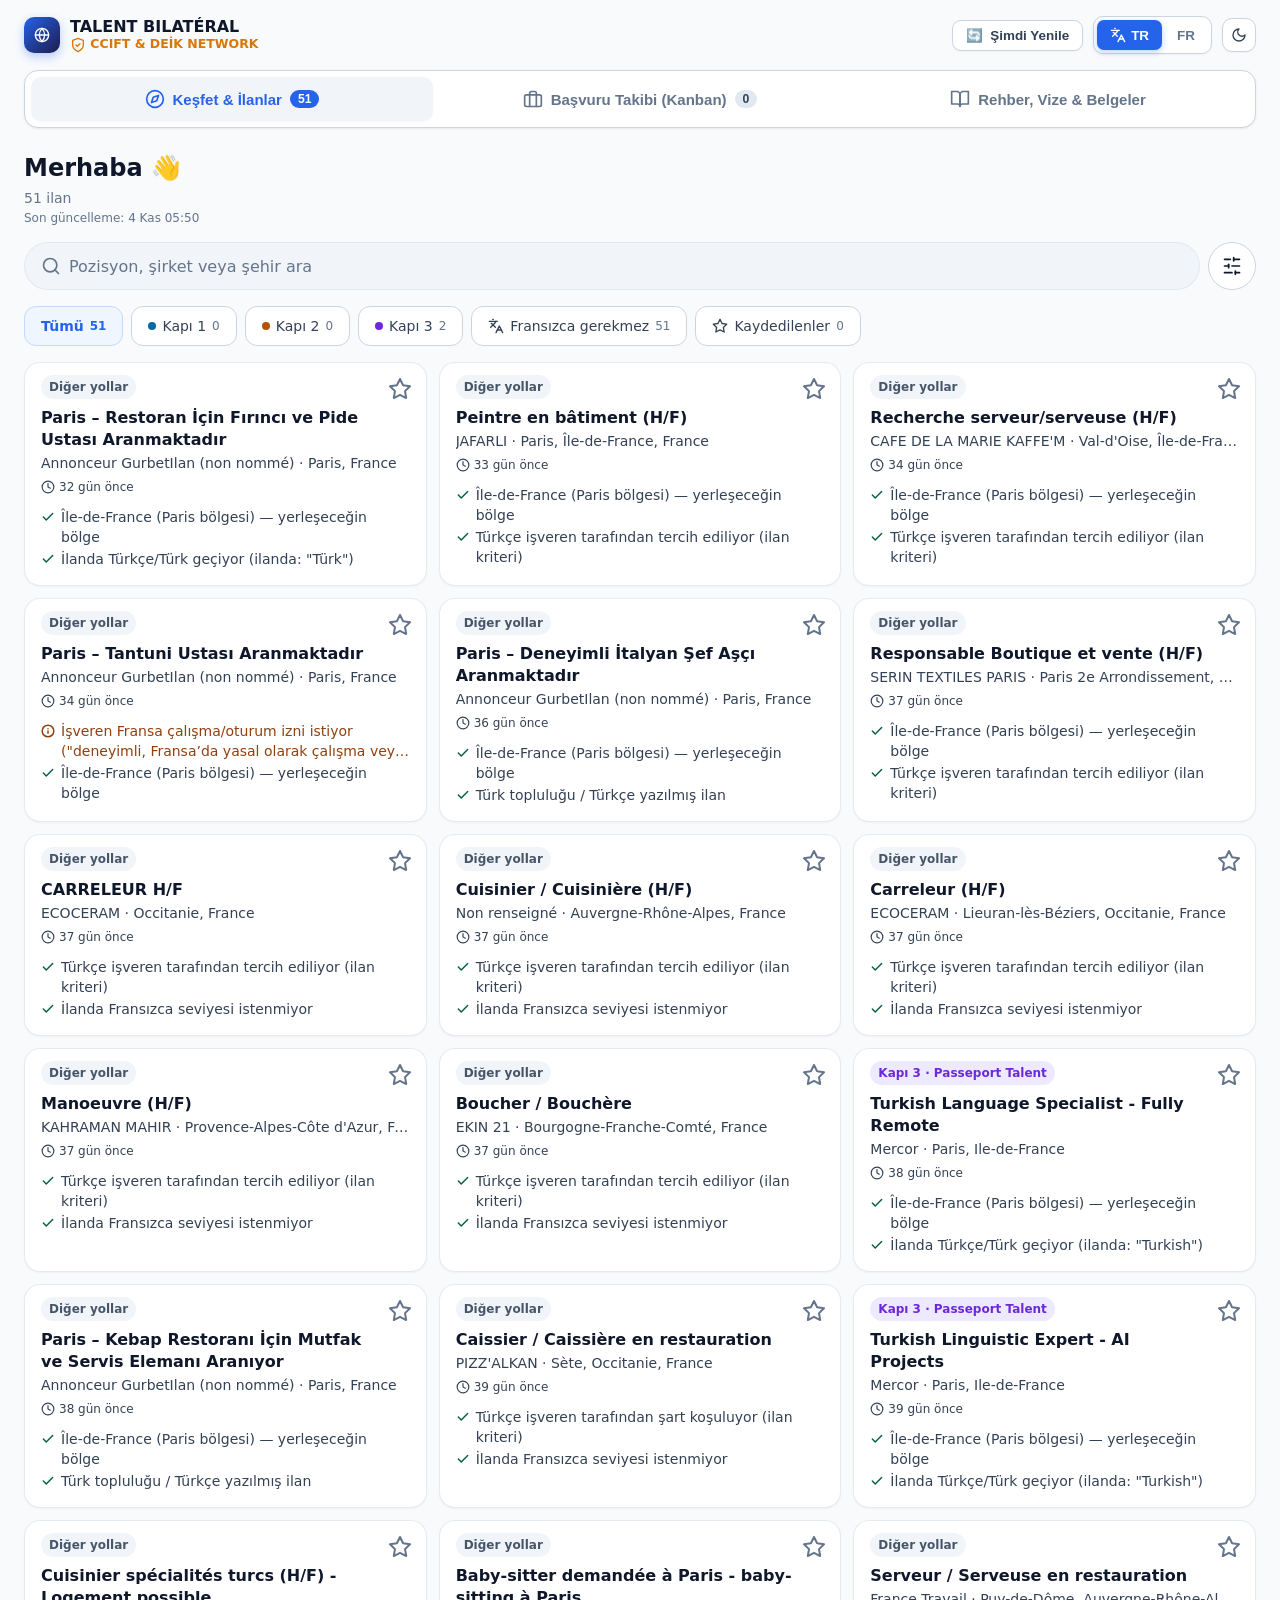
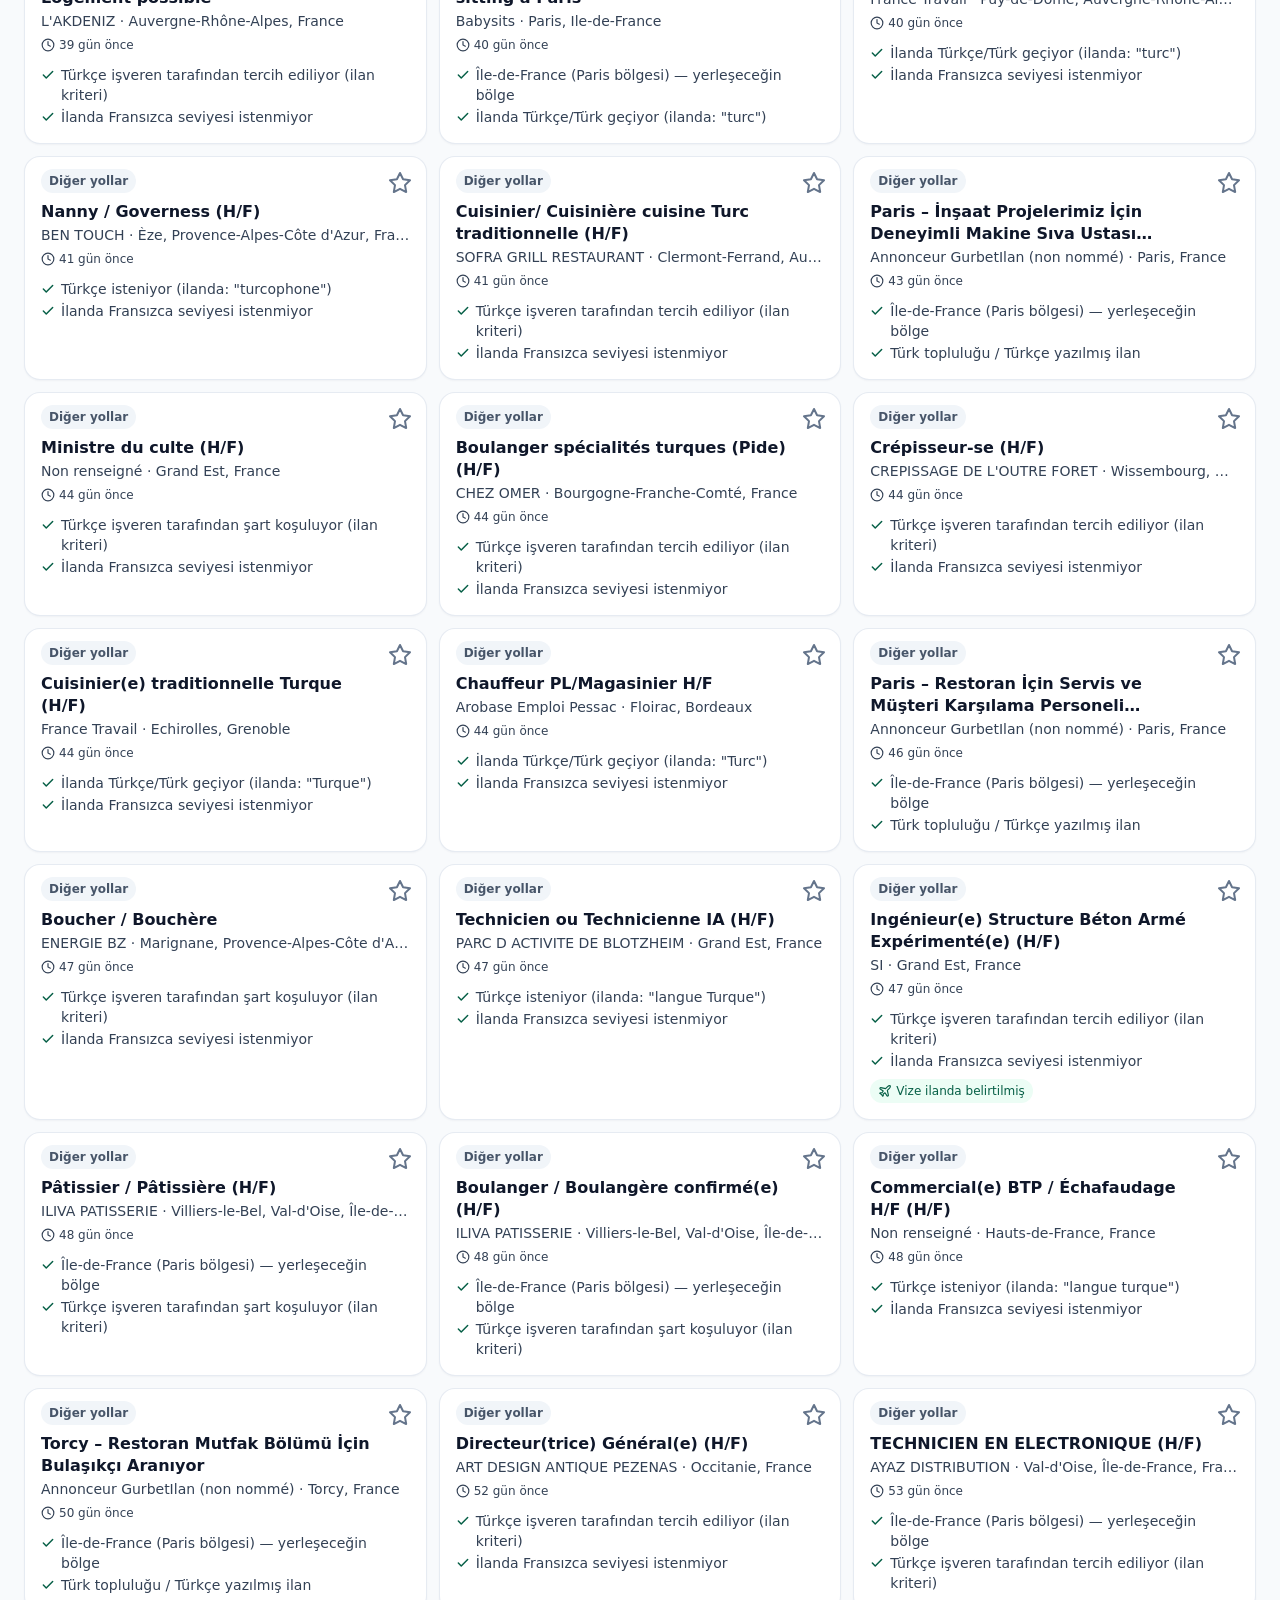
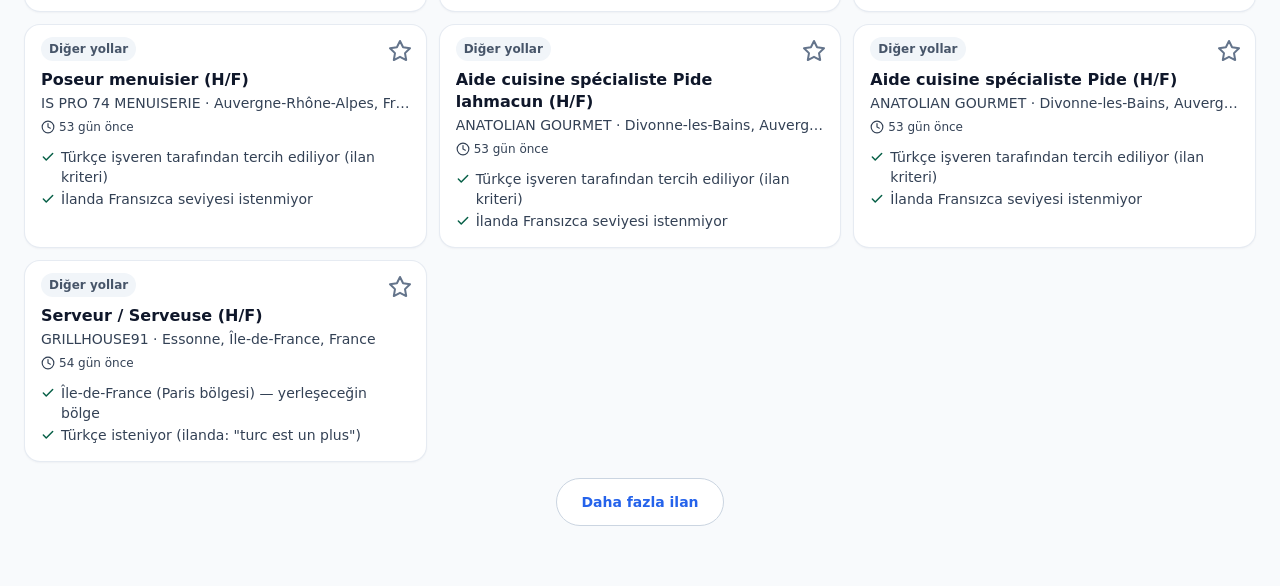
==== commit 0e130f7b: "🤖 [Auto-Refresh] Nouvelles opportunités bilatérales 04/11/2026 05:50" ====
--- a/index.html
+++ b/index.html
@@ -18,7 +18,7 @@
     <link rel="apple-touch-icon" href="apple-touch-icon.png">
     
     <!-- DONNÉES DES OFFRES (JSON inline) + BOOTSTRAP window.FransaData : avant tout autre script -->
-    <script id="fransa-jobs" type="application/json" data-generated-at="2026-11-03T05:46:37Z">[{"id":2173829066,"kind":"offer","title_tr":"Peintre en bâtiment (H/F)","title_fr":"Peintre en bâtiment (H/F)","company":"JAFARLI","location":"Paris, Île-de-France, France","url":"https://europa.eu/eures/portal/jv-se/jv-details/MjE1WFNSWCA5?lang=fr","source":"EURES (France Travail)","score":90,"snippet_tr":"SAS JAFARLI, entreprise spécialisée dans les travaux de rénovation intérieure et de second œuvre à Paris et en Île-de-France, recherche un(e) peintre en bâtiment pour renforcer son équipe.MISSIONS PRINCIPALES :- Préparer les supports avant mise en peinture : protection des surfaces, nettoyage, rebou","snippet_fr":"SAS JAFARLI, entreprise spécialisée dans les travaux de rénovation intérieure et de second œuvre à Paris et en Île-de-France, recherche un(e) peintre en bâtiment pour renforcer son équipe.MISSIONS PRINCIPALES :- Préparer les supports avant mise en peinture : protection des surfaces, nettoyage, rebou","tags_tr":[],"tags_fr":[],"category_tr":"Genel / Diğer","category_fr":"Général","ccift":false,"no_french":true,"working_lang":"Türkçe isteniyor","visa_tr":"İlanda belirtilmemiş","visa_fr":"Non mentionné dans l'annonce","track":"autre","domain":"craft_pme","discovered_at":"03/11/2026 05:42","contact_info":"Offre France Travail n° 215XSRX","source_type":"official_api","posted_at":"2026-11-02","verified_at":"2026-11-03T05:46:08Z","country":"FR","city":"Paris","language_requirements":["uz:preferred","tr:preferred"],"reasons_tr":["Île-de-France (Paris bölgesi) — yerleşeceğin bölge","Türkçe işveren tarafından tercih ediliyor (ilan kriteri)","İlanda Fransızca seviyesi istenmiyor","1 gün önce yayınlandı"],"reasons_fr":["Île-de-France — la région où elle s'installe","Turc souhaité par l'employeur (critère de l'offre)","Aucun niveau de français exigé dans l'annonce","Publiée il y a 1 jour"],"visa_evidence":"","warnings_tr":[],"warnings_fr":[],"description":"SAS JAFARLI, entreprise spécialisée dans les travaux de rénovation intérieure et de second œuvre à Paris et en Île-de-France, recherche un(e) peintre en bâtiment pour renforcer son équipe.MISSIONS PRINCIPALES :- Préparer les supports avant mise en peinture : protection des surfaces, nettoyage, rebouchage, enduisage et ponçage.- Réaliser les travaux de ratissage, de lissage et de préparation des murs et plafonds.- Appliquer les impressions, sous-couches et peintures de finition au rouleau et au pinceau.- Réaliser les travaux de peinture intérieure dans le respect des règles professionnelles et du DTU 59.1.- Effectuer les retouches nécessaires et contrôler la qualité des finitions.- Assurer la protection des sols, menuiseries et équipements.- Maintenir les zones de travail propres et respecter les consignes de sécurité.- Coordonner les interventions avec les équipes d'électricité et de plomberie afin d'assurer le bon déroulement des travaux.PROFIL RECHERCHÉ :- Expérience professionnelle de 2 ans minimum exigée dans les travaux de peinture en bâtiment et de rénovation intérieure.- Maîtrise des techniques de préparation des supports et d'application des peintures.- Capacité à…"},{"id":261832375,"kind":"offer","title_tr":"Recherche serveur/serveuse (H/F)","title_fr":"Recherche serveur/serveuse (H/F)","company":"CAFE DE LA MARIE KAFFE'M","location":"Val-d'Oise, Île-de-France, France","url":"https://europa.eu/eures/portal/jv-se/jv-details/MjE1U1NaQiA5?lang=fr","source":"EURES (France Travail)","score":90,"snippet_tr":"Recherche serveur ou serveuse motivée , travaille en équipe, bar brasserie.","snippet_fr":"Recherche serveur ou serveuse motivée , travaille en équipe, bar brasserie.","tags_tr":[],"tags_fr":[],"category_tr":"Genel / Diğer","category_fr":"Général","ccift":false,"no_french":true,"working_lang":"Türkçe isteniyor","visa_tr":"İlanda belirtilmemiş","visa_fr":"Non mentionné dans l'annonce","track":"autre","domain":"craft_pme","discovered_at":"03/11/2026 05:42","contact_info":"Offre France Travail n° 215SSZB","source_type":"official_api","posted_at":"2026-11-02","verified_at":"2026-11-03T05:46:08Z","country":"FR","city":"Val-d'Oise","language_requirements":["tr:preferred"],"reasons_tr":["Île-de-France (Paris bölgesi) — yerleşeceğin bölge","Türkçe işveren tarafından tercih ediliyor (ilan kriteri)","İlanda Fransızca seviyesi istenmiyor","1 gün önce yayınlandı"],"reasons_fr":["Île-de-France — la région où elle s'installe","Turc souhaité par l'employeur (critère de l'offre)","Aucun niveau de français exigé dans l'annonce","Publiée il y a 1 jour"],"visa_evidence":"","warnings_tr":[],"warnings_fr":[],"description":"Recherche serveur ou serveuse motivée , travaille en équipe, bar brasserie."},{"id":2026938625,"kind":"offer","title_tr":"Boulanger / Boulangère confirmé(e) (H/F)","title_fr":"Boulanger / Boulangère confirmé(e) (H/F)","company":"ILIVA PATISSERIE","location":"Villiers-le-Bel, Val-d'Oise, Île-de-France, France","url":"https://europa.eu/eures/portal/jv-se/jv-details/MjE1S0JQTSA5?lang=fr","source":"EURES (France Travail)","score":90,"snippet_tr":"Vos missionsPréparer et fabriquer les pains et viennoiseries selon les recettes et méthodes de l'entrepriseRéaliser le pétrissage, le façonnage, la fermentation et la cuisson des produitsAssurer la qualité, la régularité et la fraîcheur des fabricationsRespecter strictement les règles d'hygiène et d","snippet_fr":"Vos missionsPréparer et fabriquer les pains et viennoiseries selon les recettes et méthodes de l'entrepriseRéaliser le pétrissage, le façonnage, la fermentation et la cuisson des produitsAssurer la qualité, la régularité et la fraîcheur des fabricationsRespecter strictement les règles d'hygiène et d","tags_tr":[],"tags_fr":[],"category_tr":"Genel / Diğer","category_fr":"Général","ccift":false,"no_french":true,"working_lang":"Türkçe isteniyor","visa_tr":"İlanda belirtilmemiş","visa_fr":"Non mentionné dans l'annonce","track":"autre","domain":"craft_pme","discovered_at":"03/11/2026 05:43","contact_info":"Offre France Travail n° 215KBPM","source_type":"official_api","posted_at":"2026-10-19","verified_at":"2026-11-03T05:46:08Z","country":"FR","city":"Villiers-le-Bel","language_requirements":["tr:c2"],"reasons_tr":["Île-de-France (Paris bölgesi) — yerleşeceğin bölge","Türkçe işveren tarafından şart koşuluyor (ilan kriteri)","İlanda Fransızca seviyesi istenmiyor","15 gün önce yayınlandı"],"reasons_fr":["Île-de-France — la région où elle s'installe","Turc exigé par l'employeur (critère de l'offre)","Aucun niveau de français exigé dans l'annonce","Publiée il y a 15 jours"],"visa_evidence":"","warnings_tr":[],"warnings_fr":[],"description":"Vos missionsPréparer et fabriquer les pains et viennoiseries selon les recettes et méthodes de l'entrepriseRéaliser le pétrissage, le façonnage, la fermentation et la cuisson des produitsAssurer la qualité, la régularité et la fraîcheur des fabricationsRespecter strictement les règles d'hygiène et de sécurité alimentaire (HACCP)Gérer les matières premières : réception, stockage et contrôle des produitsEntretenir le matériel, les équipements et le poste de travailAdapter la production en fonction de l'affluence et des besoins de la clientèleTravailler en coordination avec l'équipe (vendeurs, pâtissiers)La connaissance et l'expérience dans la préparation des recettes traditionnelles turques sont obligatoires.Une lettre de motivation personnalisée sera appréciée,"},{"id":95198737,"kind":"offer","title_tr":"Pâtissier / Pâtissière (H/F)","title_fr":"Pâtissier / Pâtissière (H/F)","company":"ILIVA PATISSERIE","location":"Villiers-le-Bel, Val-d'Oise, Île-de-France, France","url":"https://europa.eu/eures/portal/jv-se/jv-details/MjE1S0JQRiA5?lang=fr","source":"EURES (France Travail)","score":90,"snippet_tr":"Vos missionsRéaliser les préparations de base de la pâtisserie (pâtes, crèmes, garnitures, biscuits, entremets, gâteau de mariage, gâteau d'anniversaire)Fabriquer et assembler les produits de pâtisserie dans le respect des recettes et des standards de qualitéAssurer la cuisson, le montage et la déco","snippet_fr":"Vos missionsRéaliser les préparations de base de la pâtisserie (pâtes, crèmes, garnitures, biscuits, entremets, gâteau de mariage, gâteau d'anniversaire)Fabriquer et assembler les produits de pâtisserie dans le respect des recettes et des standards de qualitéAssurer la cuisson, le montage et la déco","tags_tr":[],"tags_fr":[],"category_tr":"Genel / Diğer","category_fr":"Général","ccift":false,"no_french":true,"working_lang":"Türkçe isteniyor","visa_tr":"İlanda belirtilmemiş","visa_fr":"Non mentionné dans l'annonce","track":"autre","domain":"craft_pme","discovered_at":"03/11/2026 05:43","contact_info":"Offre France Travail n° 215KBPF","source_type":"official_api","posted_at":"2026-10-19","verified_at":"2026-11-03T05:46:08Z","country":"FR","city":"Villiers-le-Bel","language_requirements":["tr:c2"],"reasons_tr":["Île-de-France (Paris bölgesi) — yerleşeceğin bölge","Türkçe işveren tarafından şart koşuluyor (ilan kriteri)","İlanda Fransızca seviyesi istenmiyor","15 gün önce yayınlandı"],"reasons_fr":["Île-de-France — la région où elle s'installe","Turc exigé par l'employeur (critère de l'offre)","Aucun niveau de français exigé dans l'annonce","Publiée il y a 15 jours"],"visa_evidence":"","warnings_tr":[],"warnings_fr":[],"description":"Vos missionsRéaliser les préparations de base de la pâtisserie (pâtes, crèmes, garnitures, biscuits, entremets, gâteau de mariage, gâteau d'anniversaire)Fabriquer et assembler les produits de pâtisserie dans le respect des recettes et des standards de qualitéAssurer la cuisson, le montage et la décoration des produitsGérer les matières premières : réception, stockage et rotation des produitsRespecter strictement les règles d'hygiène et de sécurité alimentaire (HACCP)Maintenir le poste de travail propre et organiséParticiper à la gestion des stocks et aux inventairesContribuer à la création ou à l'amélioration des recettes selon la politique de l'établissementTravailler en coordination avec le chef pâtissier Respecter les délais de production et les volumes demandésLa connaissance et l'expérience dans la préparation des recettes traditionnelles turques sont obligatoires.Une lettre de motivation personnalisée sera appréciée,"},{"id":757280058,"kind":"offer","title_tr":"Serveur / Serveuse (H/F)","title_fr":"Serveur / Serveuse (H/F)","company":"GRILLHOUSE91","location":"Essonne, Île-de-France, France","url":"https://europa.eu/eures/portal/jv-se/jv-details/MjE1Q1pTUyA5?lang=fr","source":"EURES (France Travail)","score":90,"snippet_tr":"Notre grill recherche un(e) serveur motivé(e), sérieux(se) et dynamique pour rejoindre notre équipe.Prise de poste dès que possibleMissions principales :- Accueillir et installer les clients.- Assurer le service en salle.- Prendre les commandes et conseiller les clients.- Veiller à la satisfaction d","snippet_fr":"Notre grill recherche un(e) serveur motivé(e), sérieux(se) et dynamique pour rejoindre notre équipe.Prise de poste dès que possibleMissions principales :- Accueillir et installer les clients.- Assurer le service en salle.- Prendre les commandes et conseiller les clients.- Veiller à la satisfaction d","tags_tr":[],"tags_fr":[],"category_tr":"Genel / Diğer","category_fr":"Général","ccift":false,"no_french":true,"working_lang":"Türkçe isteniyor","visa_tr":"İlanda belirtilmemiş","visa_fr":"Non mentionné dans l'annonce","track":"autre","domain":"craft_pme","discovered_at":"03/11/2026 05:43","contact_info":"Offre France Travail n° 215CZSS","source_type":"official_api","posted_at":"2026-10-13","verified_at":"2026-11-03T05:46:08Z","country":"FR","city":"Essonne","language_requirements":["tr:preferred"],"reasons_tr":["Île-de-France (Paris bölgesi) — yerleşeceğin bölge","Türkçe isteniyor (ilanda: \"turc est un plus\")","İlanda Fransızca seviyesi istenmiyor","21 gün önce yayınlandı"],"reasons_fr":["Île-de-France — la région où elle s'installe","Turc demandé (annonce : \"turc est un plus\")","Aucun niveau de français exigé dans l'annonce","Publiée il y a 21 jours"],"visa_evidence":"","warnings_tr":[],"warnings_fr":[],"description":"Notre grill recherche un(e) serveur motivé(e), sérieux(se) et dynamique pour rejoindre notre équipe.Prise de poste dès que possibleMissions principales :- Accueillir et installer les clients.- Assurer le service en salle.- Prendre les commandes et conseiller les clients.- Veiller à la satisfaction des clients et à la propreté de la salle, nettoyage.- Encaisser les clients- Travailler en équipe dans une ambiance conviviale.Profil recherché :Une première expérience en restauration est primordialeÊtre ponctuel(le), souriant(e), organisé(e) et avoir le sens du service.Parler et comprendre le turc est un plus.Conditions de travailHoraires de service : de 11 h à 15 h et de 18 h à 22 h.Repos : 2 jours par semaine.Disponibilité : travail le samedi et le dimanche obligatoire.Intéressé(e) ? Merci de répondre directement à cette annonce pour être recontacté(e)Au plaisir de vous accueillir dans notre équipe !"},{"id":3386109893,"kind":"offer","title_tr":"Event and Administrative Coordinator","title_fr":"Event and Administrative Coordinator","company":"OECD Parliamentary Group","location":"Paris, Ile-de-France","url":"https://www.adzuna.fr/details/5949636975?utm_medium=api&utm_source=25ece07d","source":"Adzuna","score":85,"snippet_tr":"Salaire : 4503–6500 € | full_time — The Organisation for Economic Co-operation and Development ( OECD ) is an international organisation comprised of 38 member countries, that works to build better policies for better lives. Our mission is to promote policies that will improve the economic and…","snippet_fr":"Salaire : 4503–6500 € | full_time — The Organisation for Economic Co-operation and Development ( OECD ) is an international organisation comprised of 38 member countries, that works to build better policies for better lives. Our mission is to promote policies that will improve the economic and…","tags_tr":["Emplois Autres/Général"],"tags_fr":["Emplois Autres/Général"],"category_tr":"Genel / Diğer","category_fr":"Général","ccift":false,"no_french":true,"working_lang":"Türkçe ortam (ilan Türkçe)","visa_tr":"İlanda belirtilmemiş","visa_fr":"Non mentionné dans l'annonce","track":"voie_1","domain":"hr_admin","discovered_at":"03/11/2026 05:43","contact_info":"","source_type":"board","posted_at":"2026-11-01","verified_at":"2026-11-03T05:46:08Z","country":"FR","city":"Paris","language_requirements":[],"reasons_tr":["Île-de-France (Paris bölgesi) — yerleşeceğin bölge","Türk topluluğu / Türkçe yazılmış ilan","İlanda Fransızca seviyesi istenmiyor","2 gün önce yayınlandı"],"reasons_fr":["Île-de-France — la région où elle s'installe","Annonce de la communauté turque / rédigée en turc","Aucun niveau de français exigé dans l'annonce","Publiée il y a 2 jours"],"visa_evidence":"","warnings_tr":[],"warnings_fr":[],"description":"The Organisation for Economic Co-operation and Development ( OECD ) is an international organisation comprised of 38 member countries, that works to build better policies for better lives. Our mission is to promote policies that will improve the economic and social well-being of people around the world. Together with governments, policy makers and citizens, we work on establishing evidence-based international standards, and finding solutions to a range of social, economic and environmental chal…"},{"id":4266805630,"kind":"offer","title_tr":"Paris – Deneyimli İtalyan Şef Aşçı Aranmaktadır","title_fr":"Paris – Deneyimli İtalyan Şef Aşçı Aranmaktadır","company":"Annonceur GurbetIlan (non nommé)","location":"Paris, France","url":"https://www.gurbetilan.com/ads/paris-deneyimli-italyan-sef-asci-aranmaktadir/","source":"GurbetIlan France","score":85,"snippet_tr":"Fransa’nın Cenevre sınırına oldukça yakın bir konumda, Crozet bölgesinde hizmet veren restoranımız için İtalyan mutfağına tutkuyla bağlı, alanında tecrübe sahibi bir şef arayışımız bulunmaktadır. Mutfağımızın standartlarını koruyacak, İtalyan yemekleri konusunda ileri derecede bilgi ve beceriye…","snippet_fr":"Fransa’nın Cenevre sınırına oldukça yakın bir konumda, Crozet bölgesinde hizmet veren restoranımız için İtalyan mutfağına tutkuyla bağlı, alanında tecrübe sahibi bir şef arayışımız bulunmaktadır. Mutfağımızın standartlarını koruyacak, İtalyan yemekleri konusunda ileri derecede bilgi ve beceriye…","tags_tr":[],"tags_fr":[],"category_tr":"Genel / Diğer","category_fr":"Général","ccift":false,"no_french":true,"working_lang":"Türkçe ortam (ilan Türkçe)","visa_tr":"İlanda belirtilmemiş","visa_fr":"Non mentionné dans l'annonce","track":"autre","domain":"craft_pme","discovered_at":"03/11/2026 05:43","contact_info":"Candidature via le compte GurbetIlan (bouton « Giriş Yap ve Başvur »)","source_type":"community","posted_at":"2026-10-31","verified_at":"2026-11-03T05:46:08Z","country":"FR","city":"Paris","language_requirements":[],"reasons_tr":["Île-de-France (Paris bölgesi) — yerleşeceğin bölge","Türk topluluğu / Türkçe yazılmış ilan","Saha işi, ilanda dil şartı belirtilmemiş","3 gün önce yayınlandı"],"reasons_fr":["Île-de-France — la région où elle s'installe","Annonce de la communauté turque / rédigée en turc","Métier de terrain, aucune exigence de langue indiquée","Publiée il y a 3 jours"],"visa_evidence":"","warnings_tr":[],"warnings_fr":[],"description":"Sektör: Restaurant - Cafe - Bar | Çalışma Zamanı: Full-time (Tam Zamanlı) Fransa’nın Cenevre sınırına oldukça yakın bir konumda, Crozet bölgesinde hizmet veren restoranımız için İtalyan mutfağına tutkuyla bağlı, alanında tecrübe sahibi bir şef arayışımız bulunmaktadır. Mutfağımızın standartlarını koruyacak, İtalyan yemekleri konusunda ileri derecede bilgi ve beceriye sahip, mutfak disiplinine önem veren çalışma arkadaşımızı ekibimize dahil etmek istiyoruz. Aranan Nitelikler: İtalyan mutfağı konusunda kanıtlanabilir deneyime sahip olmak. Mutfak operasyonlarını yönetebilecek yetkinlikte olmak. Hızlı ve yoğun çalışma temposuna uyum sağlayabilmek. Çalışma Şartları & Sağlanan İmkanlar: Çok avantajlı maaş imkanı sunulmaktadır. Konaklama (lojman) desteği sağlanacaktır. Yemek imkanı mevcuttur. Yıllık sözleşme ile çalışma düzeni oluşturulacaktır. Hemen işe başlayabilecek adaylar tercih sebebidir."},{"id":4102758047,"kind":"offer","title_tr":"Responsable Boutique et vente (H/F)","title_fr":"Responsable Boutique et vente (H/F)","company":"SERIN TEXTILES PARIS","location":"Paris 2e Arrondissement, Paris, Île-de-France, France","url":"https://europa.eu/eures/portal/jv-se/jv-details/MjE1U01USCA5?lang=fr","source":"EURES (France Travail)","score":85,"snippet_tr":"Société : Serin TextileDescription du poste :La société Serin Textile recherche un(e) Responsable Boutique h/f possédant une solide expérience de 10 ans dans le domaine. Vous aurez pour principales missions : L'accueil, le conseil et la fidélisation d'une clientèle diversifiée et internationale. La ","snippet_fr":"Société : Serin TextileDescription du poste :La société Serin Textile recherche un(e) Responsable Boutique h/f possédant une solide expérience de 10 ans dans le domaine. Vous aurez pour principales missions : L'accueil, le conseil et la fidélisation d'une clientèle diversifiée et internationale. La ","tags_tr":[],"tags_fr":[],"category_tr":"Genel / Diğer","category_fr":"Général","ccift":false,"no_french":true,"working_lang":"Türkçe isteniyor","visa_tr":"İlanda belirtilmemiş","visa_fr":"Non mentionné dans l'annonce","track":"autre","domain":"sales","discovered_at":"03/11/2026 05:43","contact_info":"Offre France Travail n° 215SMTH","source_type":"official_api","posted_at":"2026-10-30","verified_at":"2026-11-03T05:46:08Z","country":"FR","city":"Paris 2e Arrondissement","language_requirements":["en:preferred","tr:preferred"],"reasons_tr":["Île-de-France (Paris bölgesi) — yerleşeceğin bölge","Türkçe işveren tarafından tercih ediliyor (ilan kriteri)","İlanda Fransızca seviyesi istenmiyor","4 gün önce yayınlandı"],"reasons_fr":["Île-de-France — la région où elle s'installe","Turc souhaité par l'employeur (critère de l'offre)","Aucun niveau de français exigé dans l'annonce","Publiée il y a 4 jours"],"visa_evidence":"","warnings_tr":[],"warnings_fr":[],"description":"Société : Serin TextileDescription du poste :La société Serin Textile recherche un(e) Responsable Boutique h/f possédant une solide expérience de 10 ans dans le domaine. Vous aurez pour principales missions : L'accueil, le conseil et la fidélisation d'une clientèle diversifiée et internationale. La gestion de la surface de vente, la tenue de la boutique et la mise en valeur des produits textils. Le suivi des ventes, la gestion des stocks et l'optimisation des performances commerciales. La coordination de l'activité du magasin et le développement des parts de marché (avec une excellente maîtrise des marchés du Moyen-Orient). Profil recherché : Expérience : 10 ans d'expérience exigée dans la vente et la gestion de boutique textile. Langues : Maîtrise de plusieurs langues requise (Français, Anglais, Russe, Roumain, Turc, Arabe) pour interagir avec une clientèle multiculturelle. Compétences : Sens du commerce, leadership, rigueur, autonomie et excellente connaissance des spécificités des marchés cibles (Moyen-Orient et Afrique)."},{"id":647681042,"kind":"offer","title_tr":"Turkish Language Specialist - Fully Remote","title_fr":"Turkish Language Specialist - Fully Remote","company":"Mercor","location":"Paris, Ile-de-France","url":"https://www.adzuna.fr/details/5945417210?utm_medium=api&utm_source=25ece07d","source":"Adzuna","score":80,"snippet_tr":"About the job Mercor connects elite creative and technical talent with leading AI research labs. Headquartered in San Francisco, our investors include Benchmark , General Catalyst , Peter Thiel , Adam D'Angelo , Larry Summers , and Jack Dorsey . Position: Turkish Linguistic Experts Type: Contract…","snippet_fr":"About the job Mercor connects elite creative and technical talent with leading AI research labs. Headquartered in San Francisco, our investors include Benchmark , General Catalyst , Peter Thiel , Adam D'Angelo , Larry Summers , and Jack Dorsey . Position: Turkish Linguistic Experts Type: Contract…","tags_tr":["Unknown"],"tags_fr":["Unknown"],"category_tr":"Genel / Diğer","category_fr":"Général","ccift":false,"no_french":true,"working_lang":"İlanda belirtilmemiş","visa_tr":"İlanda belirtilmemiş","visa_fr":"Non mentionné dans l'annonce","track":"voie_3","domain":"hr_admin","discovered_at":"03/11/2026 05:43","contact_info":"","source_type":"board","posted_at":"2026-10-29","verified_at":"2026-11-03T05:46:08Z","country":"FR","city":"Paris","language_requirements":[],"reasons_tr":["Île-de-France (Paris bölgesi) — yerleşeceğin bölge","İlanda Türkçe/Türk geçiyor (ilanda: \"Turkish\")","İlanda Fransızca seviyesi istenmiyor","5 gün önce yayınlandı"],"reasons_fr":["Île-de-France — la région où elle s'installe","L'annonce mentionne le turc (annonce : \"Turkish\")","Aucun niveau de français exigé dans l'annonce","Publiée il y a 5 jours"],"visa_evidence":"","warnings_tr":[],"warnings_fr":[],"description":"About the job Mercor connects elite creative and technical talent with leading AI research labs. Headquartered in San Francisco, our investors include Benchmark , General Catalyst , Peter Thiel , Adam D'Angelo , Larry Summers , and Jack Dorsey . Position: Turkish Linguistic Experts Type: Contract Compensation: $50/hour Location: Remote Role Responsibilities Evaluate the quality and accuracy of LLM-generated Turkish text across various use cases like translation, summarization, dialogue, and gra…"},{"id":3820636636,"kind":"offer","title_tr":"Paris – Kebap Restoranı İçin Mutfak ve Servis Elemanı Aranıyor","title_fr":"Paris – Kebap Restoranı İçin Mutfak ve Servis Elemanı Aranıyor","company":"Annonceur GurbetIlan (non nommé)","location":"Paris, France","url":"https://www.gurbetilan.com/ads/paris-kebap-restorani-icin-mutfak-ve-servis-elemani-araniyor/","source":"GurbetIlan France","score":80,"snippet_tr":"Levallois bölgesinde bulunan kebap restoranımızda, mutfak ve servis süreçlerinde bize destek olacak çalışma arkadaşları arıyoruz. İşini severek yapan, sorumluluk sahibi ve restoran dinamiklerine hakim bir takım arkadaşı ile yola devam etmek istiyoruz. Açık Pozisyonlar: Kebap ve restoran personeli…","snippet_fr":"Levallois bölgesinde bulunan kebap restoranımızda, mutfak ve servis süreçlerinde bize destek olacak çalışma arkadaşları arıyoruz. İşini severek yapan, sorumluluk sahibi ve restoran dinamiklerine hakim bir takım arkadaşı ile yola devam etmek istiyoruz. Açık Pozisyonlar: Kebap ve restoran personeli…","tags_tr":[],"tags_fr":[],"category_tr":"Genel / Diğer","category_fr":"Général","ccift":false,"no_french":true,"working_lang":"Türkçe ortam (ilan Türkçe)","visa_tr":"İlanda belirtilmemiş","visa_fr":"Non mentionné dans l'annonce","track":"autre","domain":"craft_pme","discovered_at":"03/11/2026 05:43","contact_info":"Candidature via le compte GurbetIlan (bouton « Giriş Yap ve Başvur »)","source_type":"community","posted_at":"2026-10-29","verified_at":"2026-11-03T05:46:08Z","country":"FR","city":"Paris","language_requirements":[],"reasons_tr":["Île-de-France (Paris bölgesi) — yerleşeceğin bölge","Türk topluluğu / Türkçe yazılmış ilan","İlanda Fransızca seviyesi istenmiyor","5 gün önce yayınlandı"],"reasons_fr":["Île-de-France — la région où elle s'installe","Annonce de la communauté turque / rédigée en turc","Aucun niveau de français exigé dans l'annonce","Publiée il y a 5 jours"],"visa_evidence":"","warnings_tr":[],"warnings_fr":[],"description":"Sektör: Restaurant - Cafe - Bar | Çalışma Zamanı: Full-time (Tam Zamanlı) Levallois bölgesinde bulunan kebap restoranımızda, mutfak ve servis süreçlerinde bize destek olacak çalışma arkadaşları arıyoruz. İşini severek yapan, sorumluluk sahibi ve restoran dinamiklerine hakim bir takım arkadaşı ile yola devam etmek istiyoruz. Açık Pozisyonlar: Kebap ve restoran personeli Aranan Nitelikler: Kebap veya restoran sektöründe tecrübesi bulunan İş disiplinine sahip ve ciddi çalışma prensibi olan Et hazırlığı, servis hizmetleri ve genel restoran düzeni konularında yetkin Çalışma Şartları & Sağlanan İmkanlar: Tecrübeye bağlı olarak tatmin edici maaş imkanı Dinamik ve profesyonel bir çalışma ortamı"},{"id":2602337466,"kind":"offer","title_tr":"Caissier / Caissière en restauration","title_fr":"Caissier / Caissière en restauration","company":"PIZZ'ALKAN","location":"Sète, Occitanie, France","url":"https://europa.eu/eures/portal/jv-se/jv-details/MjE1U1hMViA5?lang=fr","source":"EURES (France Travail)","score":80,"snippet_tr":"Nous recherchons une personne pour prendre les commandes et tenir la caisse du restaurant.Jours travaillés : du lundi au vendrediHoraires variables entre 8h et 20h : à définir","snippet_fr":"Nous recherchons une personne pour prendre les commandes et tenir la caisse du restaurant.Jours travaillés : du lundi au vendrediHoraires variables entre 8h et 20h : à définir","tags_tr":[],"tags_fr":[],"category_tr":"Genel / Diğer","category_fr":"Général","ccift":false,"no_french":true,"working_lang":"Türkçe isteniyor","visa_tr":"İlanda belirtilmemiş","visa_fr":"Non mentionné dans l'annonce","track":"autre","domain":"craft_pme","discovered_at":"03/11/2026 05:43","contact_info":"Offre France Travail n° 215SXLV","source_type":"official_api","posted_at":"2026-10-28","verified_at":"2026-11-03T05:46:08Z","country":"FR","city":"Sète","language_requirements":["tr:c2"],"reasons_tr":["Türkçe işveren tarafından şart koşuluyor (ilan kriteri)","İlanda Fransızca seviyesi istenmiyor","6 gün önce yayınlandı"],"reasons_fr":["Turc exigé par l'employeur (critère de l'offre)","Aucun niveau de français exigé dans l'annonce","Publiée il y a 6 jours"],"visa_evidence":"","warnings_tr":[],"warnings_fr":[],"description":"Nous recherchons une personne pour prendre les commandes et tenir la caisse du restaurant.Jours travaillés : du lundi au vendrediHoraires variables entre 8h et 20h : à définir"},{"id":1847159461,"kind":"offer","title_tr":"Nanny / Governess (H/F)","title_fr":"Nanny / Governess (H/F)","company":"BEN TOUCH","location":"Èze, Provence-Alpes-Côte d'Azur, France","url":"https://europa.eu/eures/portal/jv-se/jv-details/MjE1UktYSiA5?lang=fr","source":"EURES (France Travail)","score":80,"snippet_tr":"Groupe Ben Touch, dirigé par Benjamin Erisoglu, l'innovation comme ADN, dans le cadre d'un développement en France et à l'international recherche sa Nanny / Governess H/F. Rattaché(e) au Groupe Ben Touch. Créée en 2009, Ben Touch est une holding Française en pleine croissance qui crée et soutient se","snippet_fr":"Groupe Ben Touch, dirigé par Benjamin Erisoglu, l'innovation comme ADN, dans le cadre d'un développement en France et à l'international recherche sa Nanny / Governess H/F. Rattaché(e) au Groupe Ben Touch. Créée en 2009, Ben Touch est une holding Française en pleine croissance qui crée et soutient se","tags_tr":[],"tags_fr":[],"category_tr":"Genel / Diğer","category_fr":"Général","ccift":false,"no_french":true,"working_lang":"Türkçe isteniyor","visa_tr":"İlanda belirtilmemiş","visa_fr":"Non mentionné dans l'annonce","track":"autre","domain":"craft_pme","discovered_at":"03/11/2026 05:43","contact_info":"Offre France Travail n° 215RKXJ","source_type":"official_api","posted_at":"2026-10-26","verified_at":"2026-11-03T05:46:08Z","country":"FR","city":"Èze","language_requirements":["ru:preferred","tr:preferred"],"reasons_tr":["Türkçe isteniyor (ilanda: \"turcophone\")","İlanda Fransızca seviyesi istenmiyor","8 gün önce yayınlandı"],"reasons_fr":["Turc demandé (annonce : \"turcophone\")","Aucun niveau de français exigé dans l'annonce","Publiée il y a 8 jours"],"visa_evidence":"","warnings_tr":[],"warnings_fr":[],"description":"Groupe Ben Touch, dirigé par Benjamin Erisoglu, l'innovation comme ADN, dans le cadre d'un développement en France et à l'international recherche sa Nanny / Governess H/F. Rattaché(e) au Groupe Ben Touch. Créée en 2009, Ben Touch est une holding Française en pleine croissance qui crée et soutient ses différentes marques : Technitoit, Mister toiture, Ben touch Digital, l'Attilio restaurant, le Shaman, .. VOS MISSIONSAu sein du Groupe Ben Touch, vous serez la personne de confiance des parents pour prendre soin de leurs enfants pendant leur séjour, leur repas, leur séminaire ou leur mariage. Vous assurez un rôle clé à la fois d'accueil, d'animation et d'éveil, en garantissant la sécurité des enfants et la sérénité de leurs parents. Vos principales responsabilités incluent :Garde et sécurité des enfants : accueillir et garder les enfants de nos clients, assurer leur sécurité, leurs repas et leur confort, en toute autonomie.Animation et éveil : imaginer et animer des activités adaptées à chaque âge (jeux, ateliers créatifs, activités éducatives, découverte des espaces extérieurs).Relation avec les familles : accueil chaleureux, communication claire et discrétion, en tant…"},{"id":1848811603,"kind":"offer","title_tr":"Paris – İnşaat Projelerimiz İçin Deneyimli Makine Sıva Ustası Aranıyor","title_fr":"Paris – İnşaat Projelerimiz İçin Deneyimli Makine Sıva Ustası Aranıyor","company":"Annonceur GurbetIlan (non nommé)","location":"Paris, France","url":"https://www.gurbetilan.com/ads/paris-insaat-projelerimiz-icin-deneyimli-makine-siva-ustasi-araniyor/","source":"GurbetIlan France","score":80,"snippet_tr":"Fransa’daki şantiye projelerimizde görevlendirilmek üzere, makine sıva uygulamalarına hakim ve işinde titiz usta arayışımız bulunmaktadır. Aranan Nitelikler: Makine sıva işinde tecrübe sahibi olmak, İşini bilen, pratik ve temiz çalışma disiplinine sahip olmak, Ekip çalışmasına ve şantiye ortamına…","snippet_fr":"Fransa’daki şantiye projelerimizde görevlendirilmek üzere, makine sıva uygulamalarına hakim ve işinde titiz usta arayışımız bulunmaktadır. Aranan Nitelikler: Makine sıva işinde tecrübe sahibi olmak, İşini bilen, pratik ve temiz çalışma disiplinine sahip olmak, Ekip çalışmasına ve şantiye ortamına…","tags_tr":[],"tags_fr":[],"category_tr":"Genel / Diğer","category_fr":"Général","ccift":false,"no_french":true,"working_lang":"Türkçe ortam (ilan Türkçe)","visa_tr":"İlanda belirtilmemiş","visa_fr":"Non mentionné dans l'annonce","track":"autre","domain":"hr_admin","discovered_at":"03/11/2026 05:43","contact_info":"Candidature via le compte GurbetIlan (bouton « Giriş Yap ve Başvur »)","source_type":"community","posted_at":"2026-10-24","verified_at":"2026-11-03T05:46:08Z","country":"FR","city":"Paris","language_requirements":[],"reasons_tr":["Île-de-France (Paris bölgesi) — yerleşeceğin bölge","Türk topluluğu / Türkçe yazılmış ilan","Saha işi, ilanda dil şartı belirtilmemiş","10 gün önce yayınlandı"],"reasons_fr":["Île-de-France — la région où elle s'installe","Annonce de la communauté turque / rédigée en turc","Métier de terrain, aucune exigence de langue indiquée","Publiée il y a 10 jours"],"visa_evidence":"","warnings_tr":[],"warnings_fr":[],"description":"Sektör: Yapı - İnşaat | Çalışma Zamanı: Full-time (Tam Zamanlı) Fransa’daki şantiye projelerimizde görevlendirilmek üzere, makine sıva uygulamalarına hakim ve işinde titiz usta arayışımız bulunmaktadır. Aranan Nitelikler: Makine sıva işinde tecrübe sahibi olmak, İşini bilen, pratik ve temiz çalışma disiplinine sahip olmak, Ekip çalışmasına ve şantiye ortamına uyum sağlayabilmek. Çalışma Şartları & Sağlanan İmkanlar: Tam zamanlı çalışma imkanı, Çalışma koşulları ve detaylar doğrudan yetkili ile görüşülecektir."},{"id":230451064,"kind":"offer","title_tr":"Ministre du culte (H/F)","title_fr":"Ministre du culte (H/F)","company":"Non renseigné","location":"Grand Est, France","url":"https://europa.eu/eures/portal/jv-se/jv-details/MjE1TVhNWSA5?lang=fr","source":"EURES (France Travail)","score":80,"snippet_tr":"- Concevoir et mettre en œuvre des séquences d'enseignements à différents niveaux, dans le cadre desprogrammes définis par l'association et/ou la fédération.- Transmettre des connaissances disciplinaires et savoir-faire prévus par les programmes et les référentiels.- Concevoir et mettre en œuvre des","snippet_fr":"- Concevoir et mettre en œuvre des séquences d'enseignements à différents niveaux, dans le cadre desprogrammes définis par l'association et/ou la fédération.- Transmettre des connaissances disciplinaires et savoir-faire prévus par les programmes et les référentiels.- Concevoir et mettre en œuvre des","tags_tr":[],"tags_fr":[],"category_tr":"Genel / Diğer","category_fr":"Général","ccift":false,"no_french":true,"working_lang":"Türkçe isteniyor","visa_tr":"İlanda belirtilmemiş","visa_fr":"Non mentionné dans l'annonce","track":"autre","domain":"craft_pme","discovered_at":"03/11/2026 05:43","contact_info":"Offre France Travail n° 215MXMY","source_type":"official_api","posted_at":"2026-10-23","verified_at":"2026-11-03T05:46:08Z","country":"FR","city":"","language_requirements":["ar:preferred","tr:c2"],"reasons_tr":["Türkçe işveren tarafından şart koşuluyor (ilan kriteri)","İlanda Fransızca seviyesi istenmiyor","11 gün önce yayınlandı"],"reasons_fr":["Turc exigé par l'employeur (critère de l'offre)","Aucun niveau de français exigé dans l'annonce","Publiée il y a 11 jours"],"visa_evidence":"","warnings_tr":[],"warnings_fr":[],"description":"- Concevoir et mettre en œuvre des séquences d'enseignements à différents niveaux, dans le cadre desprogrammes définis par l'association et/ou la fédération.- Transmettre des connaissances disciplinaires et savoir-faire prévus par les programmes et les référentiels.- Concevoir et mettre en œuvre des modalités d'évaluation des élèves, en liaison avec la fédération et les autrespartenaires.- Suivre individuellement les élèves et les aider dans leur travail personnel.- Utiliser les technologies de l'information et de la communication au service des apprentissages.- Concevoir et diriger les projets d'action pédagogique, éducative, culturelle et cultuelle- Mettre en œuvre des modalités d'accompagnement, concevoir et proposer des projets sociaux et éducatifs, enliaison avec la fédération et les autres partenaires.- Encadrer un public jeune, adulte et familiale.- Travailler dans le respect des valeurs de l'association et de la vie privée des personnes accueillies.- Apporter un accompagnement collectif (public jeune, adulte et familiale).- Participer aux réunions des équipes pédagogiques.- Rendre compte de son activité (rapports, planning, etc.) à la direction de l'association et/ou à la…"},{"id":3486803334,"kind":"offer","title_tr":"Paris – Restoran İçin Servis ve Müşteri Karşılama Personeli Aranıyor","title_fr":"Paris – Restoran İçin Servis ve Müşteri Karşılama Personeli Aranıyor","company":"Annonceur GurbetIlan (non nommé)","location":"Paris, France","url":"https://www.gurbetilan.com/ads/paris-restoran-icin-servis-ve-musteri-karsilama-personeli-araniyor/","source":"GurbetIlan France","score":80,"snippet_tr":"Fransa’da hizmet veren işletmemizin yoğunluğu sebebiyle, misafirlerimizi güler yüzle karşılayacak ve servis sürecine destek olacak bir çalışma arkadaşı arıyoruz. Restoranımızın günlük işleyişinde, özellikle patronun bulunmadığı zaman dilimlerinde siparişleri alabilecek ve servis akışını kontrol…","snippet_fr":"Fransa’da hizmet veren işletmemizin yoğunluğu sebebiyle, misafirlerimizi güler yüzle karşılayacak ve servis sürecine destek olacak bir çalışma arkadaşı arıyoruz. Restoranımızın günlük işleyişinde, özellikle patronun bulunmadığı zaman dilimlerinde siparişleri alabilecek ve servis akışını kontrol…","tags_tr":[],"tags_fr":[],"category_tr":"Genel / Diğer","category_fr":"Général","ccift":false,"no_french":true,"working_lang":"Türkçe ortam (ilan Türkçe)","visa_tr":"İlanda belirtilmemiş","visa_fr":"Non mentionné dans l'annonce","track":"autre","domain":"craft_pme","discovered_at":"03/11/2026 05:43","contact_info":"Candidature via le compte GurbetIlan (bouton « Giriş Yap ve Başvur »)","source_type":"community","posted_at":"2026-10-21","verified_at":"2026-11-03T05:46:08Z","country":"FR","city":"Paris","language_requirements":[],"reasons_tr":["Île-de-France (Paris bölgesi) — yerleşeceğin bölge","Türk topluluğu / Türkçe yazılmış ilan","İlanda Fransızca seviyesi istenmiyor","13 gün önce yayınlandı"],"reasons_fr":["Île-de-France — la région où elle s'installe","Annonce de la communauté turque / rédigée en turc","Aucun niveau de français exigé dans l'annonce","Publiée il y a 13 jours"],"visa_evidence":"","warnings_tr":[],"warnings_fr":[],"description":"Sektör: Restaurant - Cafe - Bar | Çalışma Zamanı: Full-time (Tam Zamanlı) Fransa’da hizmet veren işletmemizin yoğunluğu sebebiyle, misafirlerimizi güler yüzle karşılayacak ve servis sürecine destek olacak bir çalışma arkadaşı arıyoruz. Restoranımızın günlük işleyişinde, özellikle patronun bulunmadığı zaman dilimlerinde siparişleri alabilecek ve servis akışını kontrol edebilecek nitelikte bir ekip üyesine ihtiyacımız bulunmaktadır. Aranan Nitelikler: Müşterileri karşılamaya yetecek düzeyde Fransızca bilgisine sahip, Servis süreçlerinde dikkatli ve sorumluluk sahibi, Ekip çalışmasına uyum sağlayabilecek. Çalışma Şartları & Sağlanan İmkanlar: İşletme bünyesinde konaklama imkanı sağlanacaktır. Çalışma saatleri ve diğer detaylar görüşme esnasında netleştirilecektir."},{"id":3898713605,"kind":"offer","title_tr":"Ingénieur(e) Structure Béton Armé Expérimenté(e) (H/F)","title_fr":"Ingénieur(e) Structure Béton Armé Expérimenté(e) (H/F)","company":"SI","location":"Grand Est, France","url":"https://europa.eu/eures/portal/jv-se/jv-details/MjE1S0pXUCA5?lang=fr","source":"EURES (France Travail)","score":80,"snippet_tr":"Présentation de l'entreprise :Cabinet d'ingénierie structurelle en fort développement, nous intervenons sur des projets complexes de construction neuve, de réhabilitation et de renforcement de structures en béton armé, charpente métallique et bois. Dans le cadre de nos projets d'envergure, nous rech","snippet_fr":"Présentation de l'entreprise :Cabinet d'ingénierie structurelle en fort développement, nous intervenons sur des projets complexes de construction neuve, de réhabilitation et de renforcement de structures en béton armé, charpente métallique et bois. Dans le cadre de nos projets d'envergure, nous rech","tags_tr":[],"tags_fr":[],"category_tr":"Genel / Diğer","category_fr":"Général","ccift":false,"no_french":true,"working_lang":"Türkçe isteniyor","visa_tr":"İlanda vize/relokasyon geçiyor","visa_fr":"Non mentionné dans l'annonce","track":"autre","domain":"craft_pme","discovered_at":"03/11/2026 05:42","contact_info":"Offre France Travail n° 215KJWP","source_type":"official_api","posted_at":"2026-10-20","verified_at":"2026-11-03T05:46:08Z","country":"FR","city":"","language_requirements":["ar:preferred","tr:preferred"],"reasons_tr":["Türkçe işveren tarafından tercih ediliyor (ilan kriteri)","İlanda Fransızca seviyesi istenmiyor","14 gün önce yayınlandı","Vize/relokasyon geçiyor (ilanda: \"offrage et de ferraillage, ainsi que le VISA des plans d'exécution. * Coordinati\")"],"reasons_fr":["Turc souhaité par l'employeur (critère de l'offre)","Aucun niveau de français exigé dans l'annonce","Publiée il y a 14 jours","Visa/relocalisation mentionné (annonce : \"offrage et de ferraillage, ainsi que le VISA des plans d'exécution. * Coordinati\")"],"visa_evidence":"offrage et de ferraillage, ainsi que le VISA des plans d'exécution. * Coordination technique et exploita","warnings_tr":[],"warnings_fr":[],"description":"Présentation de l'entreprise :Cabinet d'ingénierie structurelle en fort développement, nous intervenons sur des projets complexes de construction neuve, de réhabilitation et de renforcement de structures en béton armé, charpente métallique et bois. Dans le cadre de nos projets d'envergure, nous recherchons un(e) Ingénieur(e) Structures senior doté(e) d'une solide expertise en dimensionnement parasismique, dynamique et en diagnostic de structures existantes.Missions principales :Rattaché(e) à la direction technique, vous prenez en charge la conception, la modélisation et la justification des structures pour des projets complexes : * Réalisation des notes de calcul d'exécution et de dimensionnement conformément aux Eurocodes (notamment EC0, EC2, EC3, EC4 et EC8). * Études de comportement dynamique et analyses parasismiques avancées (analyses modales, spectrales et non-linéaires si requis). * Modélisation et études aérodynamiques pour le calcul au vent des structures élancées ou complexes. * Conception et justification des solutions de renforcement et de réhabilitation de structures existantes (reprises en sous-œuvre, confortement de planchers, chemisage, renforcement par profilés…"},{"id":3586893094,"kind":"offer","title_tr":"Technicien ou Technicienne IA (H/F)","title_fr":"Technicien ou Technicienne IA (H/F)","company":"PARC D ACTIVITE DE BLOTZHEIM","location":"Grand Est, France","url":"https://europa.eu/eures/portal/jv-se/jv-details/MjE1Q0pUQiA5?lang=fr","source":"EURES (France Travail)","score":80,"snippet_tr":"Le candidat ou la candidate devra avoir une vraie connaissance en développement logiciel I.A et de sérieuses références de contacts avec les entreprises du secteur Data Center Il ou elle maîtrisera la langue Turque (investisseur principal est Turc) Il ou elle sera disponible pour de multiples déplac","snippet_fr":"Le candidat ou la candidate devra avoir une vraie connaissance en développement logiciel I.A et de sérieuses références de contacts avec les entreprises du secteur Data Center Il ou elle maîtrisera la langue Turque (investisseur principal est Turc) Il ou elle sera disponible pour de multiples déplac","tags_tr":[],"tags_fr":[],"category_tr":"Genel / Diğer","category_fr":"Général","ccift":false,"no_french":true,"working_lang":"Türkçe isteniyor","visa_tr":"İlanda belirtilmemiş","visa_fr":"Non mentionné dans l'annonce","track":"autre","domain":"craft_pme","discovered_at":"03/11/2026 05:43","contact_info":"Offre France Travail n° 215CJTB","source_type":"official_api","posted_at":"2026-10-20","verified_at":"2026-11-03T05:46:08Z","country":"FR","city":"","language_requirements":["fr:preferred","tr:preferred"],"reasons_tr":["Türkçe isteniyor (ilanda: \"langue Turque\")","İlanda Fransızca seviyesi istenmiyor","14 gün önce yayınlandı"],"reasons_fr":["Turc demandé (annonce : \"langue Turque\")","Aucun niveau de français exigé dans l'annonce","Publiée il y a 14 jours"],"visa_evidence":"","warnings_tr":[],"warnings_fr":[],"description":"Le candidat ou la candidate devra avoir une vraie connaissance en développement logiciel I.A et de sérieuses références de contacts avec les entreprises du secteur Data Center Il ou elle maîtrisera la langue Turque (investisseur principal est Turc) Il ou elle sera disponible pour de multiples déplacements à Istanbul ou AnkaraIl ou elle travaillera en étroite collaboration avec le directeur MO du projet Il ou elle sera le lien principal entre les ingénieurs Turcs et le directeur MO"},{"id":890781211,"kind":"offer","title_tr":"Boucher / Bouchère","title_fr":"Boucher / Bouchère","company":"ENERGIE BZ","location":"Marignane, Provence-Alpes-Côte d'Azur, France","url":"https://europa.eu/eures/portal/jv-se/jv-details/MjE1TExTUyA5?lang=fr","source":"EURES (France Travail)","score":80,"snippet_tr":"Pour un supermarché au centre ville de Marignane;Votre profil : Vous êtes soit diplômé avec ou sans expérience ou expérimenté sur le rayon boucherie.Avoir le sens du commerce.Vous intégrerez une petite équipe de 3 personnes. Vous commencez le plus tôt possible.Vous êtes dynamique et avez envie de vo","snippet_fr":"Pour un supermarché au centre ville de Marignane;Votre profil : Vous êtes soit diplômé avec ou sans expérience ou expérimenté sur le rayon boucherie.Avoir le sens du commerce.Vous intégrerez une petite équipe de 3 personnes. Vous commencez le plus tôt possible.Vous êtes dynamique et avez envie de vo","tags_tr":[],"tags_fr":[],"category_tr":"Genel / Diğer","category_fr":"Général","ccift":false,"no_french":true,"working_lang":"Türkçe isteniyor","visa_tr":"İlanda belirtilmemiş","visa_fr":"Non mentionné dans l'annonce","track":"autre","domain":"craft_pme","discovered_at":"03/11/2026 05:43","contact_info":"Offre France Travail n° 215LLSS","source_type":"official_api","posted_at":"2026-10-20","verified_at":"2026-11-03T05:46:08Z","country":"FR","city":"Marignane","language_requirements":["tr:a2"],"reasons_tr":["Türkçe işveren tarafından şart koşuluyor (ilan kriteri)","İlanda Fransızca seviyesi istenmiyor","14 gün önce yayınlandı"],"reasons_fr":["Turc exigé par l'employeur (critère de l'offre)","Aucun niveau de français exigé dans l'annonce","Publiée il y a 14 jours"],"visa_evidence":"","warnings_tr":[],"warnings_fr":[],"description":"Pour un supermarché au centre ville de Marignane;Votre profil : Vous êtes soit diplômé avec ou sans expérience ou expérimenté sur le rayon boucherie.Avoir le sens du commerce.Vous intégrerez une petite équipe de 3 personnes. Vous commencez le plus tôt possible.Vous êtes dynamique et avez envie de vous investir pour ce commerce de proximité.Idéalement vous maîtrisez la langue turc."},{"id":3282660095,"kind":"offer","title_tr":"TECHNICIEN EN ELECTRONIQUE (H/F)","title_fr":"TECHNICIEN EN ELECTRONIQUE (H/F)","company":"AYAZ DISTRIBUTION","location":"Val-d'Oise, Île-de-France, France","url":"https://europa.eu/eures/portal/jv-se/jv-details/MjE1RFpOSiA5?lang=fr","source":"EURES (France Travail)","score":80,"snippet_tr":"Offre d'emploi - Ingénieur en électronique (H/F)Localisation : Île-de-FranceDescription du poste :Dans le cadre de notre développement, nous recherchons un(e) ingénieur(e) en électronique pour rejoindre notre équipe.Missions principales :- Diagnostiquer et réparer les cartes et composants électroniq","snippet_fr":"Offre d'emploi - Ingénieur en électronique (H/F)Localisation : Île-de-FranceDescription du poste :Dans le cadre de notre développement, nous recherchons un(e) ingénieur(e) en électronique pour rejoindre notre équipe.Missions principales :- Diagnostiquer et réparer les cartes et composants électroniq","tags_tr":[],"tags_fr":[],"category_tr":"Genel / Diğer","category_fr":"Général","ccift":false,"no_french":true,"working_lang":"Türkçe isteniyor","visa_tr":"İlanda belirtilmemiş","visa_fr":"Non mentionné dans l'annonce","track":"autre","domain":"craft_pme","discovered_at":"03/11/2026 05:43","contact_info":"Offre France Travail n° 215DZNJ","source_type":"official_api","posted_at":"2026-10-14","verified_at":"2026-11-03T05:46:08Z","country":"FR","city":"Val-d'Oise","language_requirements":["tr:preferred"],"reasons_tr":["Île-de-France (Paris bölgesi) — yerleşeceğin bölge","Türkçe işveren tarafından tercih ediliyor (ilan kriteri)","İlanda Fransızca seviyesi istenmiyor","20 gün önce yayınlandı"],"reasons_fr":["Île-de-France — la région où elle s'installe","Turc souhaité par l'employeur (critère de l'offre)","Aucun niveau de français exigé dans l'annonce","Publiée il y a 20 jours"],"visa_evidence":"","warnings_tr":[],"warnings_fr":[],"description":"Offre d'emploi - Ingénieur en électronique (H/F)Localisation : Île-de-FranceDescription du poste :Dans le cadre de notre développement, nous recherchons un(e) ingénieur(e) en électronique pour rejoindre notre équipe.Missions principales :- Diagnostiquer et réparer les cartes et composants électroniques.- Assurer la maintenance électronique des machines à café et distributeurs automatiques.- Identifier et résoudre les pannes électroniques.- Effectuer des tests et contrôles de fonctionnement.- Participer à l'amélioration des équipements électroniques.Profil recherché :- Diplôme en ingénierie électronique ou équivalent.- Bonne connaissance des circuits et composants électroniques.- Compétences en diagnostic et dépannage.- Autonomie, rigueur et esprit d'équipe.Type de contrat : À définir Rémunération : Selon profil et expérience."},{"id":618269335,"kind":"offer","title_tr":"OUVRIER POLYVALENT DE FACADES (H/F)","title_fr":"OUVRIER POLYVALENT DE FACADES (H/F)","company":"GLOBAL FACADE","location":"Ris-Orangis, Essonne, Île-de-France, France","url":"https://europa.eu/eures/portal/jv-se/jv-details/MjE0SENGTCA5?lang=fr","source":"EURES (France Travail)","score":80,"snippet_tr":"CHERCHE UN(E) OUVRIER POUR UN POSTE DE PEINTRE ET ENDUIT DE FACADES EXTERIEUR.LES MISSIONS DEMANDEES SONT :- MONTAGE ET DEMONTAGE DES ECHAUFFAUDAGE- PREPARATAION DE LA MISE EN PLACE DU MATERIELLE- AIDES AU COLLOBARATEUR - APPLICATION DE D'ENDUIT DE FACADE AVEC LA MACHINE - APPLICATION DE PEINTURE DE","snippet_fr":"CHERCHE UN(E) OUVRIER POUR UN POSTE DE PEINTRE ET ENDUIT DE FACADES EXTERIEUR.LES MISSIONS DEMANDEES SONT :- MONTAGE ET DEMONTAGE DES ECHAUFFAUDAGE- PREPARATAION DE LA MISE EN PLACE DU MATERIELLE- AIDES AU COLLOBARATEUR - APPLICATION DE D'ENDUIT DE FACADE AVEC LA MACHINE - APPLICATION DE PEINTURE DE","tags_tr":[],"tags_fr":[],"category_tr":"Genel / Diğer","category_fr":"Général","ccift":false,"no_french":true,"working_lang":"Türkçe isteniyor","visa_tr":"İlanda belirtilmemiş","visa_fr":"Non mentionné dans l'annonce","track":"autre","domain":"craft_pme","discovered_at":"03/11/2026 05:43","contact_info":"Offre France Travail n° 214HCFL","source_type":"official_api","posted_at":"2026-09-24","verified_at":"2026-11-03T05:46:08Z","country":"FR","city":"Ris-Orangis","language_requirements":["tr:preferred"],"reasons_tr":["Île-de-France (Paris bölgesi) — yerleşeceğin bölge","Türkçe işveren tarafından tercih ediliyor (ilan kriteri)","İlanda Fransızca seviyesi istenmiyor","40 gün önce yayınlandı"],"reasons_fr":["Île-de-France — la région où elle s'installe","Turc souhaité par l'employeur (critère de l'offre)","Aucun niveau de français exigé dans l'annonce","Publiée il y a 40 jours"],"visa_evidence":"","warnings_tr":[],"warnings_fr":[],"description":"CHERCHE UN(E) OUVRIER POUR UN POSTE DE PEINTRE ET ENDUIT DE FACADES EXTERIEUR.LES MISSIONS DEMANDEES SONT :- MONTAGE ET DEMONTAGE DES ECHAUFFAUDAGE- PREPARATAION DE LA MISE EN PLACE DU MATERIELLE- AIDES AU COLLOBARATEUR - APPLICATION DE D'ENDUIT DE FACADE AVEC LA MACHINE - APPLICATION DE PEINTURE DE FACADES- NETTOYAGE DE CHANTIERLE/LA SALARIE(E) SERA AMENE(E) A SE DEPLACER EN REGION ILE DE FRANCE ET EN REGION FRONTALIERE"},{"id":2633643769,"kind":"offer","title_tr":"Commercial(e) BTP / Échafaudage H/F (H/F)","title_fr":"Commercial(e) BTP / Échafaudage H/F (H/F)","company":"Non renseigné","location":"Hauts-de-France, France","url":"https://europa.eu/eures/portal/jv-se/jv-details/MjE1SkpWUSA5?lang=fr","source":"EURES (France Travail)","score":75,"snippet_tr":"Description du poste : Dans le cadre de notre développement, nous recherchons un(e) commercial(e) spécialisé(e) dans le secteur de l'échafaudage. Vous serez en charge de développer et fidéliser un portefeuille clients auprès des professionnels du BTP, d'identifier leurs besoins et de proposer des so","snippet_fr":"Description du poste : Dans le cadre de notre développement, nous recherchons un(e) commercial(e) spécialisé(e) dans le secteur de l'échafaudage. Vous serez en charge de développer et fidéliser un portefeuille clients auprès des professionnels du BTP, d'identifier leurs besoins et de proposer des so","tags_tr":[],"tags_fr":[],"category_tr":"Genel / Diğer","category_fr":"Général","ccift":false,"no_french":true,"working_lang":"Türkçe isteniyor","visa_tr":"İlanda belirtilmemiş","visa_fr":"Non mentionné dans l'annonce","track":"autre","domain":"sales","discovered_at":"03/11/2026 05:42","contact_info":"Offre France Travail n° 215JJVQ","source_type":"official_api","posted_at":"2026-10-19","verified_at":"2026-11-03T05:46:08Z","country":"FR","city":"","language_requirements":["tr:preferred"],"reasons_tr":["Türkçe isteniyor (ilanda: \"langue turque\")","İlanda Fransızca seviyesi istenmiyor","15 gün önce yayınlandı"],"reasons_fr":["Turc demandé (annonce : \"langue turque\")","Aucun niveau de français exigé dans l'annonce","Publiée il y a 15 jours"],"visa_evidence":"","warnings_tr":[],"warnings_fr":[],"description":"Description du poste : Dans le cadre de notre développement, nous recherchons un(e) commercial(e) spécialisé(e) dans le secteur de l'échafaudage. Vous serez en charge de développer et fidéliser un portefeuille clients auprès des professionnels du BTP, d'identifier leurs besoins et de proposer des solutions adaptées en matière de location, montage et démontage d'échafaudages.Missions principales :Prospecter de nouveaux clients et développer le portefeuille existant.Réaliser des visites sur chantier et des rendez-vous commerciaux.Analyser les besoins des clients et proposer des solutions adaptées.Établir les devis et assurer le suivi des offres commerciales.Négocier les contrats et assurer leur suivi.Fidéliser la clientèle et développer les relations commerciales.Assurer un reporting régulier de l'activité.Profil recherché :Expérience souhaitée d'au moins 1 an dans le domaine du montage et démontage d'échafaudages.Bonne connaissance du secteur du BTP.Sens du relationnel et de la négociation.Autonomie, rigueur et esprit d'initiative.Permis B obligatoire.Véhicule personnel souhaité.La maîtrise de la langue turque est un atout apprécié.Contrat : CDI - Temps pleinRémunération : 2000 /…"},{"id":2485519511,"kind":"offer","title_tr":"Torcy – Restoran Mutfak Bölümü İçin Bulaşıkçı Aranıyor","title_fr":"Torcy – Restoran Mutfak Bölümü İçin Bulaşıkçı Aranıyor","company":"Annonceur GurbetIlan (non nommé)","location":"Torcy, France","url":"https://www.gurbetilan.com/ads/torcy-restoran-mutfak-bolumu-icin-bulasikci-araniyor/","source":"GurbetIlan France","score":75,"snippet_tr":"Fransa’nın Torcy bölgesinde hizmet veren işletmemizin mutfak operasyonlarında görevlendirilmek üzere, temizliğe önem veren ve ekip çalışmasına yatkın bir çalışma arkadaşı arayışımız bulunmaktadır. Mutfak düzeninin korunması ve bulaşık süreçlerinin yönetilmesi konusunda titizlikle çalışacak, mutfak…","snippet_fr":"Fransa’nın Torcy bölgesinde hizmet veren işletmemizin mutfak operasyonlarında görevlendirilmek üzere, temizliğe önem veren ve ekip çalışmasına yatkın bir çalışma arkadaşı arayışımız bulunmaktadır. Mutfak düzeninin korunması ve bulaşık süreçlerinin yönetilmesi konusunda titizlikle çalışacak, mutfak…","tags_tr":[],"tags_fr":[],"category_tr":"Genel / Diğer","category_fr":"Général","ccift":false,"no_french":true,"working_lang":"Türkçe ortam (ilan Türkçe)","visa_tr":"İlanda belirtilmemiş","visa_fr":"Non mentionné dans l'annonce","track":"autre","domain":"craft_pme","discovered_at":"03/11/2026 05:43","contact_info":"Candidature via le compte GurbetIlan (bouton « Giriş Yap ve Başvur »)","source_type":"community","posted_at":"2026-10-17","verified_at":"2026-11-03T05:46:08Z","country":"FR","city":"Torcy","language_requirements":[],"reasons_tr":["Île-de-France (Paris bölgesi) — yerleşeceğin bölge","Türk topluluğu / Türkçe yazılmış ilan","Saha işi, ilanda dil şartı belirtilmemiş","17 gün önce yayınlandı"],"reasons_fr":["Île-de-France — la région où elle s'installe","Annonce de la communauté turque / rédigée en turc","Métier de terrain, aucune exigence de langue indiquée","Publiée il y a 17 jours"],"visa_evidence":"","warnings_tr":[],"warnings_fr":[],"description":"Sektör: Restaurant - Cafe - Bar | Çalışma Zamanı: Full-time (Tam Zamanlı) Fransa’nın Torcy bölgesinde hizmet veren işletmemizin mutfak operasyonlarında görevlendirilmek üzere, temizliğe önem veren ve ekip çalışmasına yatkın bir çalışma arkadaşı arayışımız bulunmaktadır. Mutfak düzeninin korunması ve bulaşık süreçlerinin yönetilmesi konusunda titizlikle çalışacak, mutfak ekibimize destek verecek bir aday arıyoruz. Aranan Nitelikler: Hijyen kurallarına dikkat eden, Sorumluluk sahibi ve disiplinli, Yoğun çalışma temposuna uyum sağlayabilecek. Çalışma Şartları & Sağlanan İmkanlar: İşletmemizin mutfak bölümünde tam zamanlı çalışma imkanı, Ekip içi uyumlu bir çalışma ortamı."},{"id":3699875984,"kind":"offer","title_tr":"Paris – Tekstil Atölyesi İçin Piqueuse ve El İşçiliği Personeli Aranıyor","title_fr":"Paris – Tekstil Atölyesi İçin Piqueuse ve El İşçiliği Personeli Aranıyor","company":"Annonceur GurbetIlan (non nommé)","location":"Paris, France","url":"https://www.gurbetilan.com/ads/paris-tekstil-atolyesi-icin-piqueuse-ve-el-isciligi-personeli-araniyor/","source":"GurbetIlan France","score":75,"snippet_tr":"Fransa’nın 93 bölgesinde faaliyet gösteren tekstil atölyemizde, lüks ve haute couture kadın giyim alanında üretim süreçlerimize değer katacak deneyimli çalışma arkadaşları arıyoruz. Aranan Nitelikler: Piqueuse (makinacı) olarak deneyim sahibi, El işçiliği ve tekstil finiş işlemleri konusunda…","snippet_fr":"Fransa’nın 93 bölgesinde faaliyet gösteren tekstil atölyemizde, lüks ve haute couture kadın giyim alanında üretim süreçlerimize değer katacak deneyimli çalışma arkadaşları arıyoruz. Aranan Nitelikler: Piqueuse (makinacı) olarak deneyim sahibi, El işçiliği ve tekstil finiş işlemleri konusunda…","tags_tr":[],"tags_fr":[],"category_tr":"Genel / Diğer","category_fr":"Général","ccift":false,"no_french":true,"working_lang":"Türkçe ortam (ilan Türkçe)","visa_tr":"İlanda belirtilmemiş","visa_fr":"Non mentionné dans l'annonce","track":"autre","domain":"craft_pme","discovered_at":"03/11/2026 05:43","contact_info":"Candidature via le compte GurbetIlan (bouton « Giriş Yap ve Başvur »)","source_type":"community","posted_at":"2026-10-07","verified_at":"2026-11-03T05:46:08Z","country":"FR","city":"Paris","language_requirements":[],"reasons_tr":["Île-de-France (Paris bölgesi) — yerleşeceğin bölge","Türk topluluğu / Türkçe yazılmış ilan","İlanda Fransızca seviyesi istenmiyor","27 gün önce yayınlandı"],"reasons_fr":["Île-de-France — la région où elle s'installe","Annonce de la communauté turque / rédigée en turc","Aucun niveau de français exigé dans l'annonce","Publiée il y a 27 jours"],"visa_evidence":"","warnings_tr":[],"warnings_fr":[],"description":"Sektör: Tekstil | Çalışma Zamanı: Full-time (Tam Zamanlı) Fransa’nın 93 bölgesinde faaliyet gösteren tekstil atölyemizde, lüks ve haute couture kadın giyim alanında üretim süreçlerimize değer katacak deneyimli çalışma arkadaşları arıyoruz. Aranan Nitelikler: Piqueuse (makinacı) olarak deneyim sahibi, El işçiliği ve tekstil finiş işlemleri konusunda tecrübeli, Lüks giyim ve haute couture alanında daha önce çalışmış, Detaylara önem veren ve titiz çalışma prensibine sahip. Çalışma Şartları & Sağlanan İmkanlar: Profesyonel ve düzenli bir çalışma ortamı, Sektörel standartlara uygun çalışma koşulları."},{"id":3514488381,"kind":"offer","title_tr":"Paris – Restoran Tezgahçı Personeli","title_fr":"Paris – Restoran Tezgahçı Personeli","company":"Annonceur GurbetIlan (non nommé)","location":"Paris, France","url":"https://www.gurbetilan.com/ads/paris-restoran-tezgahci-personeli/","source":"GurbetIlan France","score":75,"snippet_tr":"Fransa bölgesinde faaliyet gösteren işletmemizde görevlendirilmek üzere Tezgahçı alınacaktır. Aranan Nitelikler: Restoran mutfak düzenine hakim, Hızlı ve pratik çalışma disiplinine sahip, Ekip çalışmasına yatkın. Çalışma Şartları & Sağlanan İmkanlar: İşletmemizin yoğun temposuna uyum…","snippet_fr":"Fransa bölgesinde faaliyet gösteren işletmemizde görevlendirilmek üzere Tezgahçı alınacaktır. Aranan Nitelikler: Restoran mutfak düzenine hakim, Hızlı ve pratik çalışma disiplinine sahip, Ekip çalışmasına yatkın. Çalışma Şartları & Sağlanan İmkanlar: İşletmemizin yoğun temposuna uyum…","tags_tr":[],"tags_fr":[],"category_tr":"Genel / Diğer","category_fr":"Général","ccift":false,"no_french":true,"working_lang":"Türkçe ortam (ilan Türkçe)","visa_tr":"İlanda belirtilmemiş","visa_fr":"Non mentionné dans l'annonce","track":"autre","domain":"hr_admin","discovered_at":"03/11/2026 05:44","contact_info":"Candidature via le compte GurbetIlan (bouton « Giriş Yap ve Başvur »)","source_type":"community","posted_at":"2026-09-29","verified_at":"2026-11-03T05:46:08Z","country":"FR","city":"Paris","language_requirements":[],"reasons_tr":["Île-de-France (Paris bölgesi) — yerleşeceğin bölge","Türk topluluğu / Türkçe yazılmış ilan","İlanda Fransızca seviyesi istenmiyor","35 gün önce yayınlandı"],"reasons_fr":["Île-de-France — la région où elle s'installe","Annonce de la communauté turque / rédigée en turc","Aucun niveau de français exigé dans l'annonce","Publiée il y a 35 jours"],"visa_evidence":"","warnings_tr":[],"warnings_fr":[],"description":"Sektör: Restaurant - Cafe - Bar | Çalışma Zamanı: Full-time (Tam Zamanlı) Fransa bölgesinde faaliyet gösteren işletmemizde görevlendirilmek üzere Tezgahçı alınacaktır. Aranan Nitelikler: Restoran mutfak düzenine hakim, Hızlı ve pratik çalışma disiplinine sahip, Ekip çalışmasına yatkın. Çalışma Şartları & Sağlanan İmkanlar: İşletmemizin yoğun temposuna uyum sağlayabilecek, Düzenli çalışma saatleri."},{"id":1668519675,"kind":"offer","title_tr":"Gestionnaire comptable","title_fr":"Gestionnaire comptable","company":"EBBOS","location":"Pays de la Loire, France","url":"https://europa.eu/eures/portal/jv-se/jv-details/MjE0S1BNSCA5?lang=fr","source":"EURES (France Travail)","score":75,"snippet_tr":"Vos missions :- Réaliser le traitement administratif de dossiers (frappe de courrier, mise en forme de document,...) - Transmettre les informations (e-mail, notes, fax, .) pour le compte d'un ou plusieurs services ou d'un responsable selon l'organisation de l'entreprise.- Réaliser la pré-comptabilit","snippet_fr":"Vos missions :- Réaliser le traitement administratif de dossiers (frappe de courrier, mise en forme de document,...) - Transmettre les informations (e-mail, notes, fax, .) pour le compte d'un ou plusieurs services ou d'un responsable selon l'organisation de l'entreprise.- Réaliser la pré-comptabilit","tags_tr":[],"tags_fr":[],"category_tr":"Genel / Diğer","category_fr":"Général","ccift":false,"no_french":true,"working_lang":"Türkçe isteniyor","visa_tr":"İlanda belirtilmemiş","visa_fr":"Non mentionné dans l'annonce","track":"autre","domain":"hr_admin","discovered_at":"03/11/2026 05:42","contact_info":"Offre France Travail n° 214KPMH","source_type":"official_api","posted_at":"2026-09-25","verified_at":"2026-11-03T05:46:08Z","country":"FR","city":"","language_requirements":["tr:b1"],"reasons_tr":["Türkçe işveren tarafından şart koşuluyor (ilan kriteri)","İlanda Fransızca seviyesi istenmiyor","39 gün önce yayınlandı"],"reasons_fr":["Turc exigé par l'employeur (critère de l'offre)","Aucun niveau de français exigé dans l'annonce","Publiée il y a 39 jours"],"visa_evidence":"","warnings_tr":[],"warnings_fr":[],"description":"Vos missions :- Réaliser le traitement administratif de dossiers (frappe de courrier, mise en forme de document,...) - Transmettre les informations (e-mail, notes, fax, .) pour le compte d'un ou plusieurs services ou d'un responsable selon l'organisation de l'entreprise.- Réaliser la pré-comptabilité- Rédaction des contrats, saisie des bulletins de salaire"},{"id":1272337978,"kind":"offer","title_tr":"Serveur / Serveuse de restaurant","title_fr":"Serveur / Serveuse de restaurant","company":"Non renseigné","location":"Grand Est, France","url":"https://europa.eu/eures/portal/jv-se/jv-details/MjE0RFhCUyA5?lang=fr","source":"EURES (France Travail)","score":75,"snippet_tr":"Nous recherchons un(e) serveur(se) qui aime l'accueil et la réalisation d'un service à table de qualité.Vous accueillerez et installerez les clients à leur table avec courtoisieVous conseillerez les clients sur la carte, les différents plats et les boissonsVous prendrez les commandes et servirez les","snippet_fr":"Nous recherchons un(e) serveur(se) qui aime l'accueil et la réalisation d'un service à table de qualité.Vous accueillerez et installerez les clients à leur table avec courtoisieVous conseillerez les clients sur la carte, les différents plats et les boissonsVous prendrez les commandes et servirez les","tags_tr":[],"tags_fr":[],"category_tr":"Genel / Diğer","category_fr":"Général","ccift":false,"no_french":true,"working_lang":"Türkçe isteniyor","visa_tr":"İlanda belirtilmemiş","visa_fr":"Non mentionné dans l'annonce","track":"autre","domain":"craft_pme","discovered_at":"03/11/2026 05:43","contact_info":"Offre France Travail n° 214DXBS","source_type":"official_api","posted_at":"2026-09-21","verified_at":"2026-11-03T05:46:08Z","country":"FR","city":"","language_requirements":["en:preferred","tr:b1"],"reasons_tr":["Türkçe işveren tarafından şart koşuluyor (ilan kriteri)","İlanda Fransızca seviyesi istenmiyor","43 gün önce yayınlandı"],"reasons_fr":["Turc exigé par l'employeur (critère de l'offre)","Aucun niveau de français exigé dans l'annonce","Publiée il y a 43 jours"],"visa_evidence":"","warnings_tr":[],"warnings_fr":[],"description":"Nous recherchons un(e) serveur(se) qui aime l'accueil et la réalisation d'un service à table de qualité.Vous accueillerez et installerez les clients à leur table avec courtoisieVous conseillerez les clients sur la carte, les différents plats et les boissonsVous prendrez les commandes et servirez les clients avec efficacitéVous ferez la mis en place des espaces de restaurationPoste à pourvoir de suite jusqu'au 31 décembre."},{"id":1208495548,"kind":"offer","title_tr":"Déclarant en Douane Anglais - Turc H/F","title_fr":"Déclarant en Douane Anglais - Turc H/F","company":"PROMAN","location":"Sète, Montpellier","url":"https://www.adzuna.fr/details/5951263030?utm_medium=api&utm_source=25ece07d","source":"Adzuna","score":70,"snippet_tr":"Salaire : 14 € | full_time — Dans le cadre d'un besoin urgent pour l'un de nos clients spécialisé dans le transport international et le commerce extérieur, notre agence d'intérim recrute un Déclarant en Douane (H/F) maîtrisant l'anglais et le turc. Établir et contrôler les déclarations en douane…","snippet_fr":"Salaire : 14 € | full_time — Dans le cadre d'un besoin urgent pour l'un de nos clients spécialisé dans le transport international et le commerce extérieur, notre agence d'intérim recrute un Déclarant en Douane (H/F) maîtrisant l'anglais et le turc. Établir et contrôler les déclarations en douane…","tags_tr":["Unknown"],"tags_fr":["Unknown"],"category_tr":"Genel / Diğer","category_fr":"Général","ccift":false,"no_french":true,"working_lang":"İlanda belirtilmemiş","visa_tr":"İlanda belirtilmemiş","visa_fr":"Non mentionné dans l'annonce","track":"autre","domain":"logistics","discovered_at":"03/11/2026 05:43","contact_info":"","source_type":"board","posted_at":"2026-11-03","verified_at":"2026-11-03T05:46:08Z","country":"FR","city":"Sète","language_requirements":[],"reasons_tr":["İlanda Türkçe/Türk geçiyor (ilanda: \"Turc\")","İlanda Fransızca seviyesi istenmiyor","Bugün yayınlandı"],"reasons_fr":["L'annonce mentionne le turc (annonce : \"Turc\")","Aucun niveau de français exigé dans l'annonce","Publiée aujourd'hui"],"visa_evidence":"","warnings_tr":[],"warnings_fr":[],"description":"Dans le cadre d'un besoin urgent pour l'un de nos clients spécialisé dans le transport international et le commerce extérieur, notre agence d'intérim recrute un Déclarant en Douane (H/F) maîtrisant l'anglais et le turc. Établir et contrôler les déclarations en douane import/exportAssurer la conformité des opérations douanières avec la réglementation en vigueurGérer les dossiers douaniers (documents commerciaux, transport, factures, certificats)Être l'interface entre les clients, transitaires, t…"},{"id":1224293112,"kind":"offer","title_tr":"Cuisinier / Cuisinière (H/F)","title_fr":"Cuisinier / Cuisinière (H/F)","company":"Non renseigné","location":"Auvergne-Rhône-Alpes, France","url":"https://europa.eu/eures/portal/jv-se/jv-details/MjE1V1pKSCA5?lang=fr","source":"EURES (France Travail)","score":70,"snippet_tr":"EntrepriseL'ART DU GRILL est une entreprise indépendante de restauration, spécialisée dans une cuisine généreuse, authentique et conviviale, mettant à l'honneur la cuisson au grill et les produits frais.Notre engagement repose sur la qualité des plats, le respect des produits, la satisfaction des cl","snippet_fr":"EntrepriseL'ART DU GRILL est une entreprise indépendante de restauration, spécialisée dans une cuisine généreuse, authentique et conviviale, mettant à l'honneur la cuisson au grill et les produits frais.Notre engagement repose sur la qualité des plats, le respect des produits, la satisfaction des cl","tags_tr":[],"tags_fr":[],"category_tr":"Genel / Diğer","category_fr":"Général","ccift":false,"no_french":true,"working_lang":"Türkçe isteniyor","visa_tr":"İlanda belirtilmemiş","visa_fr":"Non mentionné dans l'annonce","track":"autre","domain":"craft_pme","discovered_at":"03/11/2026 05:42","contact_info":"Offre France Travail n° 215WZJH","source_type":"official_api","posted_at":"2026-10-30","verified_at":"2026-11-03T05:46:08Z","country":"FR","city":"","language_requirements":["tr:preferred"],"reasons_tr":["Türkçe işveren tarafından tercih ediliyor (ilan kriteri)","İlanda Fransızca seviyesi istenmiyor","4 gün önce yayınlandı"],"reasons_fr":["Turc souhaité par l'employeur (critère de l'offre)","Aucun niveau de français exigé dans l'annonce","Publiée il y a 4 jours"],"visa_evidence":"","warnings_tr":[],"warnings_fr":[],"description":"EntrepriseL'ART DU GRILL est une entreprise indépendante de restauration, spécialisée dans une cuisine généreuse, authentique et conviviale, mettant à l'honneur la cuisson au grill et les produits frais.Notre engagement repose sur la qualité des plats, le respect des produits, la satisfaction des clients et une gestion responsable des ressources.Nous privilégions une relation durable avec nos clients, nos collaborateurs et notre environnement, en proposant une cuisine simple, savoureuse et faite maison.Convaincus que la richesse de notre entreprise repose sur la diversité des talents, L'ART DU GRILL s'engage en faveur de l'égalité professionnelle, de l'inclusion et du respect de chacun au sein de ses équipes.PosteDans le cadre de notre développement, nous recrutons notre futur-e Chef-fe Gérant-e en restauration collective / restauration d'entreprise à Clermont-Ferrand (63).Au sein d'un site de restauration, vous êtes rattaché-e à la direction et intégré-e à une équipe de cuisine et de service. Vous participez activement à la qualité de la prestation proposée à nos convives.Vos missionsVous serez en charge de :Élaborer des menus et des plats à base de produits frais, en valorisant…"},{"id":4123899315,"kind":"offer","title_tr":"Boucher / Bouchère","title_fr":"Boucher / Bouchère","company":"EKIN 21","location":"Bourgogne-Franche-Comté, France","url":"https://europa.eu/eures/portal/jv-se/jv-details/MjE1V0ZWSiA5?lang=fr","source":"EURES (France Travail)","score":70,"snippet_tr":"Nous recherchons un boucher pour travailler au sein de notre restaurant, spécialisé dans la préparation de viandes et la confection de broches de kebab.Vos missions principales:- Réceptionner et contrôler les livraisons de viande.- Préparer, découper, désosser et parer les différentes pièces de vian","snippet_fr":"Nous recherchons un boucher pour travailler au sein de notre restaurant, spécialisé dans la préparation de viandes et la confection de broches de kebab.Vos missions principales:- Réceptionner et contrôler les livraisons de viande.- Préparer, découper, désosser et parer les différentes pièces de vian","tags_tr":[],"tags_fr":[],"category_tr":"Genel / Diğer","category_fr":"Général","ccift":false,"no_french":true,"working_lang":"Türkçe isteniyor","visa_tr":"İlanda belirtilmemiş","visa_fr":"Non mentionné dans l'annonce","track":"autre","domain":"craft_pme","discovered_at":"03/11/2026 05:42","contact_info":"Offre France Travail n° 215WFVJ","source_type":"official_api","posted_at":"2026-10-30","verified_at":"2026-11-03T05:46:08Z","country":"FR","city":"","language_requirements":["ar:preferred","tr:preferred"],"reasons_tr":["Türkçe işveren tarafından tercih ediliyor (ilan kriteri)","İlanda Fransızca seviyesi istenmiyor","4 gün önce yayınlandı"],"reasons_fr":["Turc souhaité par l'employeur (critère de l'offre)","Aucun niveau de français exigé dans l'annonce","Publiée il y a 4 jours"],"visa_evidence":"","warnings_tr":[],"warnings_fr":[],"description":"Nous recherchons un boucher pour travailler au sein de notre restaurant, spécialisé dans la préparation de viandes et la confection de broches de kebab.Vos missions principales:- Réceptionner et contrôler les livraisons de viande.- Préparer, découper, désosser et parer les différentes pièces de viande.- Préparer, assaisonner et mariner les viandes selon les recettes du restaurant.- Réaliser le montage et la confection des broches de kebab.- Assurer la préparation quotidienne des viandes nécessaires au service.- Contrôler la qualité et la fraîcheur des produits.- Respecter les règles d'hygiène et de sécurité alimentaire ainsi que la chaîne du froid.- Nettoyer et entretenir le matériel et le poste de travail.Profil recherché :Nous recherchons une personne sérieuse, motivée, organisée et rigoureuse, ayant idéalement une expérience en boucherie ou en restauration, notamment dans la préparation des viandes et la confection de broches de kebab.La maîtrise des techniques de découpe, de préparation et de conservation des viandes est appréciée. Le respect des règles d'hygiène et la capacité à travailler en équipe sont indispensables."},{"id":2007463403,"kind":"offer","title_tr":"Manoeuvre (H/F)","title_fr":"Manoeuvre (H/F)","company":"KAHRAMAN MAHIR","location":"Provence-Alpes-Côte d'Azur, France","url":"https://europa.eu/eures/portal/jv-se/jv-details/MjE1V0NUUyA5?lang=fr","source":"EURES (France Travail)","score":70,"snippet_tr":"Cette entreprise familiale du bâtiment, implantée à L'Argentière-la-Bessée, intervient dans les travaux de maçonnerie générale, la rénovation, les façades et le gros œuvre. Vous rejoignez une petite équipe attachée au travail soigné, à l'entraide et au respect des règles de sécurité sur les chantier","snippet_fr":"Cette entreprise familiale du bâtiment, implantée à L'Argentière-la-Bessée, intervient dans les travaux de maçonnerie générale, la rénovation, les façades et le gros œuvre. Vous rejoignez une petite équipe attachée au travail soigné, à l'entraide et au respect des règles de sécurité sur les chantier","tags_tr":[],"tags_fr":[],"category_tr":"Genel / Diğer","category_fr":"Général","ccift":false,"no_french":true,"working_lang":"Türkçe isteniyor","visa_tr":"İlanda belirtilmemiş","visa_fr":"Non mentionné dans l'annonce","track":"autre","domain":"craft_pme","discovered_at":"03/11/2026 05:42","contact_info":"Offre France Travail n° 215WCTS","source_type":"official_api","posted_at":"2026-10-30","verified_at":"2026-11-03T05:46:08Z","country":"FR","city":"","language_requirements":["fr:preferred","tr:preferred"],"reasons_tr":["Türkçe işveren tarafından tercih ediliyor (ilan kriteri)","İlanda Fransızca seviyesi istenmiyor","4 gün önce yayınlandı"],"reasons_fr":["Turc souhaité par l'employeur (critère de l'offre)","Aucun niveau de français exigé dans l'annonce","Publiée il y a 4 jours"],"visa_evidence":"","warnings_tr":[],"warnings_fr":[],"description":"Cette entreprise familiale du bâtiment, implantée à L'Argentière-la-Bessée, intervient dans les travaux de maçonnerie générale, la rénovation, les façades et le gros œuvre. Vous rejoignez une petite équipe attachée au travail soigné, à l'entraide et au respect des règles de sécurité sur les chantiers. Description du poste Sous la responsabilité du chef d'équipe, vous participez aux travaux préparatoires et assistez les maçons sur des chantiers intérieurs et extérieurs. Débutant accepté : les consignes et méthodes de l'entreprise vous seront transmises sur le terrain. Vos missions :Préparer et installer le chantier, les outils et les matériaux nécessaires. Charger, écharger et manutentionner les matériaux et équipements. Déblayer, remblayer et participer aux travaux de démolition. Tailler et découper des matériaux selon les consignes. Aider au montage et au démontage des échafaudages, dans le respect des procédures applicables. Ranger les matériaux, nettoyer l'outillage et maintenir le chantier propre. Appliquer les règles de sécurité, de prévention et de qualité sur le chantier. Profil recherché :Débutant accepté ; une première expérience dans le bâtiment serait appréciée. Permis…"},{"id":1365205719,"kind":"offer","title_tr":"Carreleur (H/F)","title_fr":"Carreleur (H/F)","company":"ECOCERAM","location":"Lieuran-lès-Béziers, Occitanie, France","url":"https://europa.eu/eures/portal/jv-se/jv-details/MjE1V0RKSiA5?lang=fr","source":"EURES (France Travail)","score":70,"snippet_tr":"Le carreleur prépare les surfaces et pose du carrelage au sol et aux murs. Il réalise les découpes, les joints et les finitions. Il travaille sur des chantiers de construction ou de rénovation, seul ou en équipe. Les horaires sont généralement en journée, du lundi au vendredi. C'est un métier physiq","snippet_fr":"Le carreleur prépare les surfaces et pose du carrelage au sol et aux murs. Il réalise les découpes, les joints et les finitions. Il travaille sur des chantiers de construction ou de rénovation, seul ou en équipe. Les horaires sont généralement en journée, du lundi au vendredi. C'est un métier physiq","tags_tr":[],"tags_fr":[],"category_tr":"Genel / Diğer","category_fr":"Général","ccift":false,"no_french":true,"working_lang":"Türkçe isteniyor","visa_tr":"İlanda belirtilmemiş","visa_fr":"Non mentionné dans l'annonce","track":"autre","domain":"craft_pme","discovered_at":"03/11/2026 05:42","contact_info":"Offre France Travail n° 215WDJJ","source_type":"official_api","posted_at":"2026-10-30","verified_at":"2026-11-03T05:46:08Z","country":"FR","city":"Lieuran-lès-Béziers","language_requirements":["fr:preferred","tr:preferred"],"reasons_tr":["Türkçe işveren tarafından tercih ediliyor (ilan kriteri)","İlanda Fransızca seviyesi istenmiyor","4 gün önce yayınlandı"],"reasons_fr":["Turc souhaité par l'employeur (critère de l'offre)","Aucun niveau de français exigé dans l'annonce","Publiée il y a 4 jours"],"visa_evidence":"","warnings_tr":[],"warnings_fr":[],"description":"Le carreleur prépare les surfaces et pose du carrelage au sol et aux murs. Il réalise les découpes, les joints et les finitions. Il travaille sur des chantiers de construction ou de rénovation, seul ou en équipe. Les horaires sont généralement en journée, du lundi au vendredi. C'est un métier physique qui demande de la précision et le respect des règles de sécurité. Le télétravail n'est pas possible."},{"id":487753003,"kind":"offer","title_tr":"CARRELEUR H/F","title_fr":"CARRELEUR H/F","company":"ECOCERAM","location":"Occitanie, France","url":"https://europa.eu/eures/portal/jv-se/jv-details/MjE1V0JUQiA5?lang=fr","source":"EURES (France Travail)","score":70,"snippet_tr":"Le carreleur prépare les surfaces et pose du carrelage au sol et aux murs. Il réalise les découpes, les joints et les finitions. Il travaille sur des chantiers de construction ou de rénovation, seul ou en équipe. Les horaires sont généralement en journée, du lundi au vendredi. C'est un métier physiq","snippet_fr":"Le carreleur prépare les surfaces et pose du carrelage au sol et aux murs. Il réalise les découpes, les joints et les finitions. Il travaille sur des chantiers de construction ou de rénovation, seul ou en équipe. Les horaires sont généralement en journée, du lundi au vendredi. C'est un métier physiq","tags_tr":[],"tags_fr":[],"category_tr":"Genel / Diğer","category_fr":"Général","ccift":false,"no_french":true,"working_lang":"Türkçe isteniyor","visa_tr":"İlanda belirtilmemiş","visa_fr":"Non mentionné dans l'annonce","track":"autre","domain":"craft_pme","discovered_at":"03/11/2026 05:42","contact_info":"Offre France Travail n° 215WBTB","source_type":"official_api","posted_at":"2026-10-30","verified_at":"2026-11-03T05:46:08Z","country":"FR","city":"","language_requirements":["fr:preferred","tr:preferred"],"reasons_tr":["Türkçe işveren tarafından tercih ediliyor (ilan kriteri)","İlanda Fransızca seviyesi istenmiyor","4 gün önce yayınlandı"],"reasons_fr":["Turc souhaité par l'employeur (critère de l'offre)","Aucun niveau de français exigé dans l'annonce","Publiée il y a 4 jours"],"visa_evidence":"","warnings_tr":[],"warnings_fr":[],"description":"Le carreleur prépare les surfaces et pose du carrelage au sol et aux murs. Il réalise les découpes, les joints et les finitions. Il travaille sur des chantiers de construction ou de rénovation, seul ou en équipe. Les horaires sont généralement en journée, du lundi au vendredi. C'est un métier physique qui demande de la précision et le respect des règles de sécurité. Le télétravail n'est pas possible."},{"id":4014619547,"kind":"offer","title_tr":"Cuisinier spécialités turcs (H/F) - Logement possible","title_fr":"Cuisinier spécialités turcs (H/F) - Logement possible","company":"L'AKDENIZ","location":"Auvergne-Rhône-Alpes, France","url":"https://europa.eu/eures/portal/jv-se/jv-details/MjE1VEJaVyA5?lang=fr","source":"EURES (France Travail)","score":70,"snippet_tr":"Restaurant de spécialités Turcs implanté depuis de nombreuses années sur le territoire recherche un cuisiner (H/F) afin de compléter son équipe. Vos missions : - Préparation de la mise en place pour le service - Dressage des assiettes - Cuisson de la viande et accompagnements Poste : - Travail du Ma","snippet_fr":"Restaurant de spécialités Turcs implanté depuis de nombreuses années sur le territoire recherche un cuisiner (H/F) afin de compléter son équipe. Vos missions : - Préparation de la mise en place pour le service - Dressage des assiettes - Cuisson de la viande et accompagnements Poste : - Travail du Ma","tags_tr":[],"tags_fr":[],"category_tr":"Genel / Diğer","category_fr":"Général","ccift":false,"no_french":true,"working_lang":"Türkçe isteniyor","visa_tr":"İlanda belirtilmemiş","visa_fr":"Non mentionné dans l'annonce","track":"autre","domain":"craft_pme","discovered_at":"03/11/2026 05:43","contact_info":"Offre France Travail n° 215TBZW","source_type":"official_api","posted_at":"2026-10-28","verified_at":"2026-11-03T05:46:08Z","country":"FR","city":"","language_requirements":["tr:preferred"],"reasons_tr":["Türkçe işveren tarafından tercih ediliyor (ilan kriteri)","İlanda Fransızca seviyesi istenmiyor","6 gün önce yayınlandı"],"reasons_fr":["Turc souhaité par l'employeur (critère de l'offre)","Aucun niveau de français exigé dans l'annonce","Publiée il y a 6 jours"],"visa_evidence":"","warnings_tr":[],"warnings_fr":[],"description":"Restaurant de spécialités Turcs implanté depuis de nombreuses années sur le territoire recherche un cuisiner (H/F) afin de compléter son équipe. Vos missions : - Préparation de la mise en place pour le service - Dressage des assiettes - Cuisson de la viande et accompagnements Poste : - Travail du Mardi au Dimanche- Service midi et soir- 2 jours de reposLogement sur la commune possible.Profil : Vous avez une expérience significative dans un établissement de spécialités turcs."},{"id":828967943,"kind":"offer","title_tr":"Cuisinier/ Cuisinière cuisine Turc traditionnelle (H/F)","title_fr":"Cuisinier/ Cuisinière cuisine Turc traditionnelle (H/F)","company":"SOFRA GRILL RESTAURANT","location":"Clermont-Ferrand, Auvergne-Rhône-Alpes, France","url":"https://europa.eu/eures/portal/jv-se/jv-details/MjE1UkRQWiA5?lang=fr","source":"EURES (France Travail)","score":70,"snippet_tr":"Dans le cadre du développement de notre restaurant spécialisé en cuisine turc, nous recrutons un cuisinier ou une cuisinièreL'équipe se compose actuellement de 2 cuisiniers et une serveuse mais nous souhaitons élargir notre équipe à 3 cuisiniers/cuisinières et 3 serveurs/serveusesMissions :Mise en p","snippet_fr":"Dans le cadre du développement de notre restaurant spécialisé en cuisine turc, nous recrutons un cuisinier ou une cuisinièreL'équipe se compose actuellement de 2 cuisiniers et une serveuse mais nous souhaitons élargir notre équipe à 3 cuisiniers/cuisinières et 3 serveurs/serveusesMissions :Mise en p","tags_tr":[],"tags_fr":[],"category_tr":"Genel / Diğer","category_fr":"Général","ccift":false,"no_french":true,"working_lang":"Türkçe isteniyor","visa_tr":"İlanda belirtilmemiş","visa_fr":"Non mentionné dans l'annonce","track":"autre","domain":"craft_pme","discovered_at":"03/11/2026 05:43","contact_info":"Offre France Travail n° 215RDPZ","source_type":"official_api","posted_at":"2026-10-26","verified_at":"2026-11-03T05:46:08Z","country":"FR","city":"Clermont-Ferrand","language_requirements":["tr:preferred"],"reasons_tr":["Türkçe işveren tarafından tercih ediliyor (ilan kriteri)","İlanda Fransızca seviyesi istenmiyor","8 gün önce yayınlandı"],"reasons_fr":["Turc souhaité par l'employeur (critère de l'offre)","Aucun niveau de français exigé dans l'annonce","Publiée il y a 8 jours"],"visa_evidence":"","warnings_tr":[],"warnings_fr":[],"description":"Dans le cadre du développement de notre restaurant spécialisé en cuisine turc, nous recrutons un cuisinier ou une cuisinièreL'équipe se compose actuellement de 2 cuisiniers et une serveuse mais nous souhaitons élargir notre équipe à 3 cuisiniers/cuisinières et 3 serveurs/serveusesMissions :Mise en place des procédures de production culinaire avant ouverturePréparation des recettes du menu (entrées, plats, desserts)Réalisation des bases culinaires (sauces, marinades, bouillons)Cuisson et assemblage des plats pendant le serviceRespect des normes d'hygiène et de sécurité alimentaire.Profil recherché :Expérience en cuisine turc appréciéeRigueur et sens de l'organisation Capacité à exécuter des recettes standardisées de manière autonomeConditions :Le restaurant est ouvert de 11h00 à 22h30 du lundi au dimanche. Travail en service midi et soir***Votre planning basé sur du temps plein 35h, sera à définir avec le responsable de l'établissement***Prise de poste dès que possible"},{"id":52254498,"kind":"offer","title_tr":"Boulanger spécialités turques (Pide) (H/F)","title_fr":"Boulanger spécialités turques (Pide) (H/F)","company":"CHEZ OMER","location":"Bourgogne-Franche-Comté, France","url":"https://europa.eu/eures/portal/jv-se/jv-details/MjE1UFBUUiA5?lang=fr","source":"EURES (France Travail)","score":70,"snippet_tr":"Pour accompagner notre développement, nous recherchons un Boulanger spécialisé dans la conception des différents pain : Kebab, Pide, ...VOS MISSIONSRattaché(e) à l'équipe de cuisine, vous aurez pour mission principale la production de nos spécialités emblématiques. Vos responsabilités incluent :La p","snippet_fr":"Pour accompagner notre développement, nous recherchons un Boulanger spécialisé dans la conception des différents pain : Kebab, Pide, ...VOS MISSIONSRattaché(e) à l'équipe de cuisine, vous aurez pour mission principale la production de nos spécialités emblématiques. Vos responsabilités incluent :La p","tags_tr":[],"tags_fr":[],"category_tr":"Genel / Diğer","category_fr":"Général","ccift":false,"no_french":true,"working_lang":"Türkçe isteniyor","visa_tr":"İlanda belirtilmemiş","visa_fr":"Non mentionné dans l'annonce","track":"autre","domain":"craft_pme","discovered_at":"03/11/2026 05:42","contact_info":"Offre France Travail n° 215PPTR","source_type":"official_api","posted_at":"2026-10-23","verified_at":"2026-11-03T05:46:08Z","country":"FR","city":"","language_requirements":["fr:preferred","tr:preferred"],"reasons_tr":["Türkçe işveren tarafından tercih ediliyor (ilan kriteri)","İlanda Fransızca seviyesi istenmiyor","11 gün önce yayınlandı"],"reasons_fr":["Turc souhaité par l'employeur (critère de l'offre)","Aucun niveau de français exigé dans l'annonce","Publiée il y a 11 jours"],"visa_evidence":"","warnings_tr":[],"warnings_fr":[],"description":"Pour accompagner notre développement, nous recherchons un Boulanger spécialisé dans la conception des différents pain : Kebab, Pide, ...VOS MISSIONSRattaché(e) à l'équipe de cuisine, vous aurez pour mission principale la production de nos spécialités emblématiques. Vos responsabilités incluent :La préparation des pâtes et le pétrissage selon les recettes traditionnelles.Le façonnage et la cuisson des Pide et des Lahmacun.Le respect strict des normes d'hygiène et de sécurité alimentaire (HACCP).La gestion de la qualité et de la régularité des produits finis.PROFIL RECHERCHÉVous maîtrisez impérativement les techniques de préparation et de cuisson des différents pains.Une expérience significative sur un poste similaire est fortement appréciée.Savoir-être : Vous êtes autonome, rigoureux(se) et doté(e) d'une bonne capacité d'adaptation au rythme de la restauration.Hébergement possible pour une personne seule si domiciliation lointaine (+ 100 km).Durée du travail : 35 heures par semaine.Organisation : Poste à pourvoir 6 jours sur 7.Repos hebdomadaire : Repos fixe le lundi + un jour de repos supplémentaire selon le planning de l'équipe."},{"id":3084448720,"kind":"offer","title_tr":"Crépisseur-se (H/F)","title_fr":"Crépisseur-se (H/F)","company":"CREPISSAGE DE L'OUTRE FORET","location":"Wissembourg, Grand Est, France","url":"https://europa.eu/eures/portal/jv-se/jv-details/MjE1UE1YUyA5?lang=fr","source":"EURES (France Travail)","score":70,"snippet_tr":"La Société Crépissage de l'Outre Forêt basée à Wissembourg recrute un crépisseurs/se pour un CDI.Notre entreprise : CREPISSAGE DE L'OUTRE FORÊT est située dans le département du Bas-Rhin, dans la ville de Wissembourg : nous sommes au service des professionnels et des particuliers qui souhaitent entr","snippet_fr":"La Société Crépissage de l'Outre Forêt basée à Wissembourg recrute un crépisseurs/se pour un CDI.Notre entreprise : CREPISSAGE DE L'OUTRE FORÊT est située dans le département du Bas-Rhin, dans la ville de Wissembourg : nous sommes au service des professionnels et des particuliers qui souhaitent entr","tags_tr":[],"tags_fr":[],"category_tr":"Genel / Diğer","category_fr":"Général","ccift":false,"no_french":true,"working_lang":"Türkçe isteniyor","visa_tr":"İlanda belirtilmemiş","visa_fr":"Non mentionné dans l'annonce","track":"autre","domain":"craft_pme","discovered_at":"03/11/2026 05:43","contact_info":"Offre France Travail n° 215PMXS","source_type":"official_api","posted_at":"2026-10-23","verified_at":"2026-11-03T05:46:08Z","country":"FR","city":"Wissembourg","language_requirements":["fr:preferred","tr:preferred"],"reasons_tr":["Türkçe işveren tarafından tercih ediliyor (ilan kriteri)","İlanda Fransızca seviyesi istenmiyor","11 gün önce yayınlandı"],"reasons_fr":["Turc souhaité par l'employeur (critère de l'offre)","Aucun niveau de français exigé dans l'annonce","Publiée il y a 11 jours"],"visa_evidence":"","warnings_tr":[],"warnings_fr":[],"description":"La Société Crépissage de l'Outre Forêt basée à Wissembourg recrute un crépisseurs/se pour un CDI.Notre entreprise : CREPISSAGE DE L'OUTRE FORÊT est située dans le département du Bas-Rhin, dans la ville de Wissembourg : nous sommes au service des professionnels et des particuliers qui souhaitent entreprendre des projets d'isolation, de peinture extérieure et des rénovations.Nous effectuons des ravalements de façade, des travaux d'isolation, des travaux de peinture et de rénovation pour toutes les structures et sur les chantiers de petite comme de grande envergure."},{"id":48716528,"kind":"offer","title_tr":"Paris – Tantuni Ustası Aranmaktadır","title_fr":"Paris – Tantuni Ustası Aranmaktadır","company":"Annonceur GurbetIlan (non nommé)","location":"Paris, France","url":"https://www.gurbetilan.com/ads/paris-tantuni-ustasi-aranmaktadir/","source":"GurbetIlan France","score":65,"snippet_tr":"Paris’te faaliyet gösteren işletmemizde görevlendirilmek üzere, tantuni hazırlığı ve sunumu konusunda uzman, mutfak tecrübesi olan bir tantuni ustası arayışımız bulunmaktadır. Geleneksel lezzetlerimizi müşterilerimizle buluşturduğumuz restoranımızda, tantuni konusunda yetkin ve işine özen gösteren…","snippet_fr":"Paris’te faaliyet gösteren işletmemizde görevlendirilmek üzere, tantuni hazırlığı ve sunumu konusunda uzman, mutfak tecrübesi olan bir tantuni ustası arayışımız bulunmaktadır. Geleneksel lezzetlerimizi müşterilerimizle buluşturduğumuz restoranımızda, tantuni konusunda yetkin ve işine özen gösteren…","tags_tr":[],"tags_fr":[],"category_tr":"Genel / Diğer","category_fr":"Général","ccift":false,"no_french":true,"working_lang":"Türkçe ortam (ilan Türkçe)","visa_tr":"İlanda belirtilmemiş","visa_fr":"Non mentionné dans l'annonce","track":"autre","domain":"craft_pme","discovered_at":"03/11/2026 05:43","contact_info":"Candidature via le compte GurbetIlan (bouton « Giriş Yap ve Başvur »)","source_type":"community","posted_at":"2026-11-02","verified_at":"2026-11-03T05:46:08Z","country":"FR","city":"Paris","language_requirements":[],"reasons_tr":["Île-de-France (Paris bölgesi) — yerleşeceğin bölge","Türk topluluğu / Türkçe yazılmış ilan","Saha işi, ilanda dil şartı belirtilmemiş","1 gün önce yayınlandı"],"reasons_fr":["Île-de-France — la région où elle s'installe","Annonce de la communauté turque / rédigée en turc","Métier de terrain, aucune exigence de langue indiquée","Publiée il y a 1 jour"],"visa_evidence":"","warnings_tr":["İşveren Fransa çalışma/oturum izni istiyor (\"deneyimli, Fransa’da yasal olarak çalışma veya oturum izni bulunan , Disiplinli, ciddi ve\") — vize sponsorluğunu işverene sor"],"warnings_fr":["L'employeur demande un titre de séjour/permis de travail (« deneyimli, Fransa’da yasal olarak çalışma veya oturum izni bulunan , Disiplinli, ciddi ve ») — demander s'il peut parrainer le visa"],"description":"Sektör: Restaurant - Cafe - Bar | Çalışma Zamanı: Full-time (Tam Zamanlı) Paris’te faaliyet gösteren işletmemizde görevlendirilmek üzere, tantuni hazırlığı ve sunumu konusunda uzman, mutfak tecrübesi olan bir tantuni ustası arayışımız bulunmaktadır. Geleneksel lezzetlerimizi müşterilerimizle buluşturduğumuz restoranımızda, tantuni konusunda yetkin ve işine özen gösteren bir çalışma arkadaşını ekibimize dahil etmek istiyoruz. Aranan Nitelikler: Tantuni hazırlığı ve pişirme süreçlerinde deneyimli, Fransa’da yasal olarak çalışma veya oturum izni bulunan, Disiplinli, ciddi ve güvenilir bir çalışma disiplinine sahip, Temizlik ve hijyen standartlarına büyük önem veren, Takım çalışmasına uyum sağlayabilecek. Çalışma Şartları & Sağlanan İmkanlar: Profesyonel ve düzenli bir çalışma ortamı, Ekip içi uyumlu çalışma imkanı."},{"id":128639847,"kind":"offer","title_tr":"Directeur(trice) Général(e) (H/F)","title_fr":"Directeur(trice) Général(e) (H/F)","company":"ART DESIGN ANTIQUE PEZENAS","location":"Occitanie, France","url":"https://europa.eu/eures/portal/jv-se/jv-details/MjE1RlFHViA5?lang=fr","source":"EURES (France Travail)","score":65,"snippet_tr":"Dans le cadre du développement de notre société spécialisée dans le commerce d'antiquités et d'objets anciens, nous recherchons un(e) directeur(trice) général(e) chargé(e) de piloter et de coordonner l'ensemble des activités de l'entreprise.Missions principalesAssurer la gestion et le développement ","snippet_fr":"Dans le cadre du développement de notre société spécialisée dans le commerce d'antiquités et d'objets anciens, nous recherchons un(e) directeur(trice) général(e) chargé(e) de piloter et de coordonner l'ensemble des activités de l'entreprise.Missions principalesAssurer la gestion et le développement ","tags_tr":[],"tags_fr":[],"category_tr":"Genel / Diğer","category_fr":"Général","ccift":false,"no_french":true,"working_lang":"Türkçe isteniyor","visa_tr":"İlanda belirtilmemiş","visa_fr":"Non mentionné dans l'annonce","track":"autre","domain":"craft_pme","discovered_at":"03/11/2026 05:43","contact_info":"Offre France Travail n° 215FQGV","source_type":"official_api","posted_at":"2026-10-15","verified_at":"2026-11-03T05:46:08Z","country":"FR","city":"","language_requirements":["en:preferred","tr:preferred"],"reasons_tr":["Türkçe işveren tarafından tercih ediliyor (ilan kriteri)","İlanda Fransızca seviyesi istenmiyor","19 gün önce yayınlandı"],"reasons_fr":["Turc souhaité par l'employeur (critère de l'offre)","Aucun niveau de français exigé dans l'annonce","Publiée il y a 19 jours"],"visa_evidence":"","warnings_tr":[],"warnings_fr":[],"description":"Dans le cadre du développement de notre société spécialisée dans le commerce d'antiquités et d'objets anciens, nous recherchons un(e) directeur(trice) général(e) chargé(e) de piloter et de coordonner l'ensemble des activités de l'entreprise.Missions principalesAssurer la gestion et le développement de l'activité commerciale de la société.Définir et mettre en œuvre la stratégie de développement de l'entreprise.Superviser les opérations d'achat et de vente d'antiquités et d'objets anciens.Développer et fidéliser le portefeuille clients et partenaires.Négocier avec les fournisseurs, les collectionneurs et les professionnels du secteur.Assurer le suivi administratif, financier et commercial de l'activité.Superviser les équipes et coordonner les activités opérationnelles.Veiller au respect des obligations réglementaires applicables au commerce d'antiquités.Profil recherchéFormation en commerce, gestion, management ou expérience équivalente.Expérience en gestion d'entreprise et en développement commercial.Connaissances du marché des antiquités et des objets anciens appréciées.Compétences en négociation, gestion financière et management.Sens de l'organisation, autonomie et capacité à…"},{"id":807115515,"kind":"offer","title_tr":"Poseur menuisier (H/F)","title_fr":"Poseur menuisier (H/F)","company":"IS PRO 74 MENUISERIE","location":"Auvergne-Rhône-Alpes, France","url":"https://europa.eu/eures/portal/jv-se/jv-details/MjE1REhTWiA5?lang=fr","source":"EURES (France Travail)","score":65,"snippet_tr":"Entreprise de menuiserie, nous recherchons 1 ou 2 collaborateurs pour accompagner le gérant sur les chantiers ( port et mise en place des menuiserie)Nous travaillons dans le neuf avec des promoteurs et conducteurs de travaux,L'amplitude horaire est entre 7h30 et 17H30 (1h30 de pause le midi) mais se","snippet_fr":"Entreprise de menuiserie, nous recherchons 1 ou 2 collaborateurs pour accompagner le gérant sur les chantiers ( port et mise en place des menuiserie)Nous travaillons dans le neuf avec des promoteurs et conducteurs de travaux,L'amplitude horaire est entre 7h30 et 17H30 (1h30 de pause le midi) mais se","tags_tr":[],"tags_fr":[],"category_tr":"Genel / Diğer","category_fr":"Général","ccift":false,"no_french":true,"working_lang":"Türkçe isteniyor","visa_tr":"İlanda belirtilmemiş","visa_fr":"Non mentionné dans l'annonce","track":"autre","domain":"craft_pme","discovered_at":"03/11/2026 05:43","contact_info":"Offre France Travail n° 215DHSZ","source_type":"official_api","posted_at":"2026-10-14","verified_at":"2026-11-03T05:46:08Z","country":"FR","city":"","language_requirements":["fr:preferred","tr:preferred"],"reasons_tr":["Türkçe işveren tarafından tercih ediliyor (ilan kriteri)","İlanda Fransızca seviyesi istenmiyor","20 gün önce yayınlandı"],"reasons_fr":["Turc souhaité par l'employeur (critère de l'offre)","Aucun niveau de français exigé dans l'annonce","Publiée il y a 20 jours"],"visa_evidence":"","warnings_tr":[],"warnings_fr":[],"description":"Entreprise de menuiserie, nous recherchons 1 ou 2 collaborateurs pour accompagner le gérant sur les chantiers ( port et mise en place des menuiserie)Nous travaillons dans le neuf avec des promoteurs et conducteurs de travaux,L'amplitude horaire est entre 7h30 et 17H30 (1h30 de pause le midi) mais selon l'avancement des chantiers, nous pouvons terminer parfois plus tôt.le salaire est entre 1300 et 1700 € net avec une prime panier."},{"id":1608159349,"kind":"offer","title_tr":"Aide cuisine spécialiste Pide lahmacun (H/F)","title_fr":"Aide cuisine spécialiste Pide lahmacun (H/F)","company":"ANATOLIAN GOURMET","location":"Divonne-les-Bains, Auvergne-Rhône-Alpes, France","url":"https://europa.eu/eures/portal/jv-se/jv-details/MjE1R0hYUiA5?lang=fr","source":"EURES (France Travail)","score":65,"snippet_tr":"Offre d'emploi - Aide Cuisine (H/F)Anatolian Gourmet - Divonne-les-BainsDans le cadre du développement de notre établissement, nous recherchons un(e) aide cuisine motivé(e) et dynamique pour rejoindre notre équipe au sein d'Anatolian Gourmet, restaurant spécialisé dans la cuisine turque et orientale","snippet_fr":"Offre d'emploi - Aide Cuisine (H/F)Anatolian Gourmet - Divonne-les-BainsDans le cadre du développement de notre établissement, nous recherchons un(e) aide cuisine motivé(e) et dynamique pour rejoindre notre équipe au sein d'Anatolian Gourmet, restaurant spécialisé dans la cuisine turque et orientale","tags_tr":[],"tags_fr":[],"category_tr":"Genel / Diğer","category_fr":"Général","ccift":false,"no_french":true,"working_lang":"Türkçe isteniyor","visa_tr":"İlanda belirtilmemiş","visa_fr":"Non mentionné dans l'annonce","track":"autre","domain":"craft_pme","discovered_at":"03/11/2026 05:43","contact_info":"Offre France Travail n° 215GHXR","source_type":"official_api","posted_at":"2026-10-14","verified_at":"2026-11-03T05:46:08Z","country":"FR","city":"Divonne-les-Bains","language_requirements":["fr:preferred","tr:preferred"],"reasons_tr":["Türkçe işveren tarafından tercih ediliyor (ilan kriteri)","İlanda Fransızca seviyesi istenmiyor","20 gün önce yayınlandı"],"reasons_fr":["Turc souhaité par l'employeur (critère de l'offre)","Aucun niveau de français exigé dans l'annonce","Publiée il y a 20 jours"],"visa_evidence":"","warnings_tr":[],"warnings_fr":[],"description":"Offre d'emploi - Aide Cuisine (H/F)Anatolian Gourmet - Divonne-les-BainsDans le cadre du développement de notre établissement, nous recherchons un(e) aide cuisine motivé(e) et dynamique pour rejoindre notre équipe au sein d'Anatolian Gourmet, restaurant spécialisé dans la cuisine turque et orientale ainsi que la préparations de lahmacun et pidéMissions principales :* Préparer les ingrédients nécessaires à la réalisation des plats* Participer à la préparation des sandwichs, assiettes et spécialités maison* Assurer le nettoyage et l'entretien du poste de travail ainsi que du matériel* Respecter les règles d'hygiène et de sécurité alimentaire* Aider à la réception et au rangement des marchandises* Participer au bon fonctionnement de la cuisine pendant le serviceProfil recherché :* Personne sérieuse, organisée et rapide* Esprit d'équipe et bonne motivation* Première expérience en restauration appréciée et professionnel en Lahmacun pide* Capacité à travailler dans un environnement dynamiqueConditions :* Poste basé à Divonne-les-Bains* Temps plein / temps partiel possible* Travail en semaine et week-end selon planning* Salaire selon profil et expérienceRejoignez une équipe conviviale et…"},{"id":3858416474,"kind":"offer","title_tr":"Aide cuisine spécialiste Pide (H/F)","title_fr":"Aide cuisine spécialiste Pide (H/F)","company":"ANATOLIAN GOURMET","location":"Divonne-les-Bains, Auvergne-Rhône-Alpes, France","url":"https://europa.eu/eures/portal/jv-se/jv-details/MjE1R0hYRyA5?lang=fr","source":"EURES (France Travail)","score":65,"snippet_tr":"Offre d'emploi - Aide Cuisine (H/F)Anatolian Gourmet - Divonne-les-BainsDans le cadre du développement de notre établissement, nous recherchons un(e) aide cuisine motivé(e) et dynamique pour rejoindre notre équipe au sein d'Anatolian Gourmet, restaurant spécialisé dans la cuisine turque et orientale","snippet_fr":"Offre d'emploi - Aide Cuisine (H/F)Anatolian Gourmet - Divonne-les-BainsDans le cadre du développement de notre établissement, nous recherchons un(e) aide cuisine motivé(e) et dynamique pour rejoindre notre équipe au sein d'Anatolian Gourmet, restaurant spécialisé dans la cuisine turque et orientale","tags_tr":[],"tags_fr":[],"category_tr":"Genel / Diğer","category_fr":"Général","ccift":false,"no_french":true,"working_lang":"Türkçe isteniyor","visa_tr":"İlanda belirtilmemiş","visa_fr":"Non mentionné dans l'annonce","track":"autre","domain":"craft_pme","discovered_at":"03/11/2026 05:43","contact_info":"Offre France Travail n° 215GHXG","source_type":"official_api","posted_at":"2026-10-14","verified_at":"2026-11-03T05:46:08Z","country":"FR","city":"Divonne-les-Bains","language_requirements":["fr:preferred","tr:preferred"],"reasons_tr":["Türkçe işveren tarafından tercih ediliyor (ilan kriteri)","İlanda Fransızca seviyesi istenmiyor","20 gün önce yayınlandı"],"reasons_fr":["Turc souhaité par l'employeur (critère de l'offre)","Aucun niveau de français exigé dans l'annonce","Publiée il y a 20 jours"],"visa_evidence":"","warnings_tr":[],"warnings_fr":[],"description":"Offre d'emploi - Aide Cuisine (H/F)Anatolian Gourmet - Divonne-les-BainsDans le cadre du développement de notre établissement, nous recherchons un(e) aide cuisine motivé(e) et dynamique pour rejoindre notre équipe au sein d'Anatolian Gourmet, restaurant spécialisé dans la cuisine turque et orientale.Missions principales :* Préparer les ingrédients nécessaires à la réalisation des plats* Participer à la préparation des sandwichs, assiettes et spécialités maison* Assurer le nettoyage et l'entretien du poste de travail ainsi que du matériel* Respecter les règles d'hygiène et de sécurité alimentaire* Aider à la réception et au rangement des marchandises* Participer au bon fonctionnement de la cuisine pendant le serviceProfil recherché :* Personne sérieuse, organisée et rapide* Esprit d'équipe et bonne motivation* Première expérience en restauration appréciée mais débutants acceptés* Capacité à travailler dans un environnement dynamiqueConditions :* Poste basé à Divonne-les-Bains* Temps plein / temps partiel possible* Travail en semaine et week-end selon planning* Salaire selon profil et expérienceRejoignez une équipe conviviale et participez à l'aventure d'Anatolian Gourmet dans une…"},{"id":2251340263,"kind":"offer","title_tr":"Échafaudeur / Échafaudeuse (H/F)","title_fr":"Échafaudeur / Échafaudeuse (H/F)","company":"GLOBAL ECHAFAUDAGE","location":"Grand Est, France","url":"https://europa.eu/eures/portal/jv-se/jv-details/MjE0UldUUCA5?lang=fr","source":"EURES (France Travail)","score":65,"snippet_tr":"Entreprise en plein recherche pour ses différents chantiers plusieurs échafaudeurs / échafaudeuses. Les profils recherchés : 3 personnes avec expérience minimum de 1 an, possédant le permis B et le permis C (qui serait un atout pour transporter les échafaudages et aider au montage). 4 personnes avec","snippet_fr":"Entreprise en plein recherche pour ses différents chantiers plusieurs échafaudeurs / échafaudeuses. Les profils recherchés : 3 personnes avec expérience minimum de 1 an, possédant le permis B et le permis C (qui serait un atout pour transporter les échafaudages et aider au montage). 4 personnes avec","tags_tr":[],"tags_fr":[],"category_tr":"Genel / Diğer","category_fr":"Général","ccift":false,"no_french":true,"working_lang":"Türkçe isteniyor","visa_tr":"İlanda belirtilmemiş","visa_fr":"Non mentionné dans l'annonce","track":"autre","domain":"logistics","discovered_at":"03/11/2026 05:43","contact_info":"Offre France Travail n° 214RWTP","source_type":"official_api","posted_at":"2026-10-02","verified_at":"2026-11-03T05:46:08Z","country":"FR","city":"","language_requirements":["fr:preferred","tr:preferred"],"reasons_tr":["Türkçe işveren tarafından tercih ediliyor (ilan kriteri)","İlanda Fransızca seviyesi istenmiyor","32 gün önce yayınlandı"],"reasons_fr":["Turc souhaité par l'employeur (critère de l'offre)","Aucun niveau de français exigé dans l'annonce","Publiée il y a 32 jours"],"visa_evidence":"","warnings_tr":[],"warnings_fr":[],"description":"Entreprise en plein recherche pour ses différents chantiers plusieurs échafaudeurs / échafaudeuses. Les profils recherchés : 3 personnes avec expérience minimum de 1 an, possédant le permis B et le permis C (qui serait un atout pour transporter les échafaudages et aider au montage). 4 personnes avec une expérience d'au mois 3 ans, possédant le permis B et le permis C, serait un atout pour transporter les échafaudages et aider au montage. Formation 140 heures possibles avant le recrutement. Départ le matin du dépôt basé a l'Actipôle (Metz Actipôle) Le salaire peut varier en fonction des profils retenus."},{"id":1417938254,"kind":"offer","title_tr":"Nevers – Dış Cephe İzolasyon Ustası Aranıyor","title_fr":"Nevers – Dış Cephe İzolasyon Ustası Aranıyor","company":"Annonceur GurbetIlan (non nommé)","location":"Nevers, France","url":"https://www.gurbetilan.com/ads/nevers-dis-cephe-izolasyon-ustasi-araniyor/","source":"GurbetIlan France","score":60,"snippet_tr":"Nevers’teki projemiz bünyesinde görevlendirilmek üzere dış cephe izolasyon işlerinden anlayan, tecrübeli ustalar arıyoruz. Çalışacak ustalarımız için konaklama yeri mevcut olup işimiz deplasmanlı değildir. Aranan Nitelikler: Dış cephe ve mantolama/izolasyon işlerinde tecrübeli, İşinin ehli ve uzun…","snippet_fr":"Nevers’teki projemiz bünyesinde görevlendirilmek üzere dış cephe izolasyon işlerinden anlayan, tecrübeli ustalar arıyoruz. Çalışacak ustalarımız için konaklama yeri mevcut olup işimiz deplasmanlı değildir. Aranan Nitelikler: Dış cephe ve mantolama/izolasyon işlerinde tecrübeli, İşinin ehli ve uzun…","tags_tr":[],"tags_fr":[],"category_tr":"Genel / Diğer","category_fr":"Général","ccift":false,"no_french":true,"working_lang":"Türkçe ortam (ilan Türkçe)","visa_tr":"İlanda belirtilmemiş","visa_fr":"Non mentionné dans l'annonce","track":"autre","domain":"craft_pme","discovered_at":"03/11/2026 05:43","contact_info":"Candidature via le compte GurbetIlan (bouton « Giriş Yap ve Başvur »)","source_type":"community","posted_at":"2026-10-13","verified_at":"2026-11-03T05:46:08Z","country":"FR","city":"Nevers","language_requirements":[],"reasons_tr":["Türk topluluğu / Türkçe yazılmış ilan","Saha işi, ilanda dil şartı belirtilmemiş","21 gün önce yayınlandı"],"reasons_fr":["Annonce de la communauté turque / rédigée en turc","Métier de terrain, aucune exigence de langue indiquée","Publiée il y a 21 jours"],"visa_evidence":"","warnings_tr":[],"warnings_fr":[],"description":"Sektör: Yapı - İnşaat | Çalışma Zamanı: Full-time (Tam Zamanlı) Nevers’teki projemiz bünyesinde görevlendirilmek üzere dış cephe izolasyon işlerinden anlayan, tecrübeli ustalar arıyoruz. Çalışacak ustalarımız için konaklama yeri mevcut olup işimiz deplasmanlı değildir. Aranan Nitelikler: Dış cephe ve mantolama/izolasyon işlerinde tecrübeli, İşinin ehli ve uzun soluklu çalışabilecek. Çalışma Şartları & Sağlanan İmkanlar: Yatma yeri / konaklama imkanı sağlanmaktadır, Sabit lokasyonda çalışma düzeni."},{"id":2476197895,"kind":"offer","title_tr":"Le Havre – Hazır Döner Kesim Personeli","title_fr":"Le Havre – Hazır Döner Kesim Personeli","company":"Annonceur GurbetIlan (non nommé)","location":"Le Havre, France","url":"https://www.gurbetilan.com/ads/le-havre-hazir-doner-kesim-personeli/","source":"GurbetIlan France","score":60,"snippet_tr":"Le Havre bölgesinde faaliyet gösteren işletmemizde görevlendirilmek üzere Hazır Döner Kesim Personeli arıyoruz. Aranan Nitelikler: Döner tezgâhında çalışma konusunda deneyimli, Döner kesimi ve paket hazırlama süreçlerine hakim, Düzenli ve disiplinli çalışma prensibine sahip, Uzun süreli çalışmayı…","snippet_fr":"Le Havre bölgesinde faaliyet gösteren işletmemizde görevlendirilmek üzere Hazır Döner Kesim Personeli arıyoruz. Aranan Nitelikler: Döner tezgâhında çalışma konusunda deneyimli, Döner kesimi ve paket hazırlama süreçlerine hakim, Düzenli ve disiplinli çalışma prensibine sahip, Uzun süreli çalışmayı…","tags_tr":[],"tags_fr":[],"category_tr":"Genel / Diğer","category_fr":"Général","ccift":false,"no_french":true,"working_lang":"Türkçe ortam (ilan Türkçe)","visa_tr":"İlanda belirtilmemiş","visa_fr":"Non mentionné dans l'annonce","track":"autre","domain":"craft_pme","discovered_at":"03/11/2026 05:43","contact_info":"Candidature via le compte GurbetIlan (bouton « Giriş Yap ve Başvur »)","source_type":"community","posted_at":"2026-09-30","verified_at":"2026-11-03T05:46:08Z","country":"FR","city":"Le Havre","language_requirements":[],"reasons_tr":["Türk topluluğu / Türkçe yazılmış ilan","Saha işi, ilanda dil şartı belirtilmemiş","34 gün önce yayınlandı"],"reasons_fr":["Annonce de la communauté turque / rédigée en turc","Métier de terrain, aucune exigence de langue indiquée","Publiée il y a 34 jours"],"visa_evidence":"","warnings_tr":[],"warnings_fr":[],"description":"Sektör: Restaurant - Cafe - Bar | Çalışma Zamanı: Full-time (Tam Zamanlı) Le Havre bölgesinde faaliyet gösteren işletmemizde görevlendirilmek üzere Hazır Döner Kesim Personeli arıyoruz. Aranan Nitelikler: Döner tezgâhında çalışma konusunda deneyimli, Döner kesimi ve paket hazırlama süreçlerine hakim, Düzenli ve disiplinli çalışma prensibine sahip, Uzun süreli çalışmayı hedefleyen. Çalışma Şartları & Sağlanan İmkanlar: Konaklama imkânı sağlanacaktır."},{"id":3349375138,"kind":"offer","title_tr":"Lyon – Fayans Ustası","title_fr":"Lyon – Fayans Ustası","company":"Annonceur GurbetIlan (non nommé)","location":"Lyon, France","url":"https://www.gurbetilan.com/ads/lyon-fayans-ustasi/","source":"GurbetIlan France","score":60,"snippet_tr":"Lyon bölgesinde faaliyet gösteren işletmemizde görevlendirilmek üzere aşağıdaki pozisyonlarda çalışma arkadaşları arıyoruz: Fayans Ustası Aranan Nitelikler: Fayans döşeme konusunda profesyonel deneyime sahip, İşini titizlikle yapan ve usta seviyesinde yetkinliği bulunan, Sadece alanında uzman…","snippet_fr":"Lyon bölgesinde faaliyet gösteren işletmemizde görevlendirilmek üzere aşağıdaki pozisyonlarda çalışma arkadaşları arıyoruz: Fayans Ustası Aranan Nitelikler: Fayans döşeme konusunda profesyonel deneyime sahip, İşini titizlikle yapan ve usta seviyesinde yetkinliği bulunan, Sadece alanında uzman…","tags_tr":[],"tags_fr":[],"category_tr":"Genel / Diğer","category_fr":"Général","ccift":false,"no_french":true,"working_lang":"Türkçe ortam (ilan Türkçe)","visa_tr":"İlanda belirtilmemiş","visa_fr":"Non mentionné dans l'annonce","track":"autre","domain":"craft_pme","discovered_at":"03/11/2026 05:44","contact_info":"Candidature via le compte GurbetIlan (bouton « Giriş Yap ve Başvur »)","source_type":"community","posted_at":"2026-09-26","verified_at":"2026-11-03T05:46:08Z","country":"FR","city":"Lyon","language_requirements":[],"reasons_tr":["Türk topluluğu / Türkçe yazılmış ilan","Saha işi, ilanda dil şartı belirtilmemiş","38 gün önce yayınlandı"],"reasons_fr":["Annonce de la communauté turque / rédigée en turc","Métier de terrain, aucune exigence de langue indiquée","Publiée il y a 38 jours"],"visa_evidence":"","warnings_tr":[],"warnings_fr":[],"description":"Sektör: Yapı - İnşaat | Çalışma Zamanı: Full-time (Tam Zamanlı) Lyon bölgesinde faaliyet gösteren işletmemizde görevlendirilmek üzere aşağıdaki pozisyonlarda çalışma arkadaşları arıyoruz: Fayans Ustası Aranan Nitelikler: Fayans döşeme konusunda profesyonel deneyime sahip, İşini titizlikle yapan ve usta seviyesinde yetkinliği bulunan, Sadece alanında uzman adayların başvurusu beklenmektedir. Çalışma Şartları & Sağlanan İmkanlar: İşin gerektirdiği profesyonel standartlarda çalışma ortamı, Lyon ve çevresindeki projelerde görevlendirme."},{"id":1375222996,"kind":"offer","title_tr":"Paris ve Çevresi – Mantolama (ITE) Ustası Aranmaktadır","title_fr":"Paris ve Çevresi – Mantolama (ITE) Ustası Aranmaktadır","company":"Annonceur GurbetIlan (non nommé)","location":"Paris ve Çevresi, France","url":"https://www.gurbetilan.com/ads/paris-ve-cevresi-mantolama-ite-ustasi-aranmaktadir/","source":"GurbetIlan France","score":55,"snippet_tr":"Paris ve çevresinde yürüttüğümüz inşaat ve tadilat projelerimizde görev alacak, iş disiplinine sahip deneyimli ustalar aramaktayız. Aranan Nitelikler: Mantolama (isolation extérieure ITE) konusunda tecrübeli, İşini düzgün, ciddi ve güvenilir bir şekilde yapabilecek, Uzun süreli çalışmayı…","snippet_fr":"Paris ve çevresinde yürüttüğümüz inşaat ve tadilat projelerimizde görev alacak, iş disiplinine sahip deneyimli ustalar aramaktayız. Aranan Nitelikler: Mantolama (isolation extérieure ITE) konusunda tecrübeli, İşini düzgün, ciddi ve güvenilir bir şekilde yapabilecek, Uzun süreli çalışmayı…","tags_tr":[],"tags_fr":[],"category_tr":"Genel / Diğer","category_fr":"Général","ccift":false,"no_french":true,"working_lang":"Türkçe ortam (ilan Türkçe)","visa_tr":"İlanda belirtilmemiş","visa_fr":"Non mentionné dans l'annonce","track":"autre","domain":"craft_pme","discovered_at":"03/11/2026 05:43","contact_info":"Candidature via le compte GurbetIlan (bouton « Giriş Yap ve Başvur »)","source_type":"community","posted_at":"2026-10-10","verified_at":"2026-11-03T05:46:08Z","country":"FR","city":"Paris ve Çevresi","language_requirements":[],"reasons_tr":["Île-de-France (Paris bölgesi) — yerleşeceğin bölge","Türk topluluğu / Türkçe yazılmış ilan","Saha işi, ilanda dil şartı belirtilmemiş","24 gün önce yayınlandı"],"reasons_fr":["Île-de-France — la région où elle s'installe","Annonce de la communauté turque / rédigée en turc","Métier de terrain, aucune exigence de langue indiquée","Publiée il y a 24 jours"],"visa_evidence":"","warnings_tr":["İşveren Fransa çalışma/oturum izni istiyor (\"Uzun süreli çalışmayı hedefleyen, Çalışma izni bulunan . Çalışma Şartları &\") — vize sponsorluğunu işverene sor"],"warnings_fr":["L'employeur demande un titre de séjour/permis de travail (« Uzun süreli çalışmayı hedefleyen, Çalışma izni bulunan . Çalışma Şartları & ») — demander s'il peut parrainer le visa"],"description":"Sektör: Yapı - İnşaat | Çalışma Zamanı: Full-time (Tam Zamanlı) Paris ve çevresinde yürüttüğümüz inşaat ve tadilat projelerimizde görev alacak, iş disiplinine sahip deneyimli ustalar aramaktayız. Aranan Nitelikler: Mantolama (isolation extérieure ITE) konusunda tecrübeli, İşini düzgün, ciddi ve güvenilir bir şekilde yapabilecek, Uzun süreli çalışmayı hedefleyen, Çalışma izni bulunan. Çalışma Şartları & Sağlanan İmkanlar: Şantiyelerimiz ağırlıklı olarak de plasmanda (yer değiştirmeli) yürütülmektedir, Uzun süreli istihdam imkanı sunulmaktadır."},{"id":3461326247,"kind":"offer","title_tr":"Levallois-Perret – Restaurant Personeli Aranmaktadır","title_fr":"Levallois-Perret – Restaurant Personeli Aranmaktadır","company":"Annonceur GurbetIlan (non nommé)","location":"Levallois-Perret, France","url":"https://www.gurbetilan.com/ads/levallois-perret-restaurant-personeli-aranmaktadir/","source":"GurbetIlan France","score":55,"snippet_tr":"Fransa’nın Levallois-Perret bölgesinde olan yeni restoranımızda görevlendirilmek üzere, mutfak ve servis operasyonlarımızda sorumluluk alacak deneyimli çalışma arkadaşları arıyoruz. Aranan Pozisyonlar: Döner ustası (Döner takmasını bilen) Tezgahçı Fırıncı (Lahmacun, pide ve tırnaklı pide yapımında…","snippet_fr":"Fransa’nın Levallois-Perret bölgesinde olan yeni restoranımızda görevlendirilmek üzere, mutfak ve servis operasyonlarımızda sorumluluk alacak deneyimli çalışma arkadaşları arıyoruz. Aranan Pozisyonlar: Döner ustası (Döner takmasını bilen) Tezgahçı Fırıncı (Lahmacun, pide ve tırnaklı pide yapımında…","tags_tr":[],"tags_fr":[],"category_tr":"Genel / Diğer","category_fr":"Général","ccift":false,"no_french":true,"working_lang":"Türkçe ortam (ilan Türkçe)","visa_tr":"İlanda belirtilmemiş","visa_fr":"Non mentionné dans l'annonce","track":"autre","domain":"craft_pme","discovered_at":"03/11/2026 05:43","contact_info":"Candidature via le compte GurbetIlan (bouton « Giriş Yap ve Başvur »)","source_type":"community","posted_at":"2026-10-10","verified_at":"2026-11-03T05:46:08Z","country":"FR","city":"Levallois-Perret","language_requirements":[],"reasons_tr":["Île-de-France (Paris bölgesi) — yerleşeceğin bölge","Türk topluluğu / Türkçe yazılmış ilan","İlanda Fransızca seviyesi istenmiyor","24 gün önce yayınlandı"],"reasons_fr":["Île-de-France — la région où elle s'installe","Annonce de la communauté turque / rédigée en turc","Aucun niveau de français exigé dans l'annonce","Publiée il y a 24 jours"],"visa_evidence":"","warnings_tr":["İşveren Fransa çalışma/oturum izni istiyor (\"tecrübe sahibi olmak Fransa’da yasal çalışma ve oturum iznine sahip olmak (Oturum izni olmayan\") — vize sponsorluğunu işverene sor"],"warnings_fr":["L'employeur demande un titre de séjour/permis de travail (« tecrübe sahibi olmak Fransa’da yasal çalışma ve oturum iznine sahip olmak (Oturum izni olmayan ») — demander s'il peut parrainer le visa"],"description":"Sektör: Restaurant - Cafe - Bar | Çalışma Zamanı: Full-time (Tam Zamanlı) Fransa’nın Levallois-Perret bölgesinde olan yeni restoranımızda görevlendirilmek üzere, mutfak ve servis operasyonlarımızda sorumluluk alacak deneyimli çalışma arkadaşları arıyoruz. Aranan Pozisyonlar: Döner ustası (Döner takmasını bilen) Tezgahçı Fırıncı (Lahmacun, pide ve tırnaklı pide yapımında deneyimli) Hazırlıkçı Aranan Nitelikler: İlgili pozisyonlarda tecrübe sahibi olmak Fransa’da yasal çalışma ve oturum iznine sahip olmak (Oturum izni olmayan adayların başvuruları dikkate alınmayacaktır) Ekip çalışmasına yatkın ve disiplinli Çalışma Şartları & Sağlanan İmkanlar: Yeni açılacak olan işletmemizde istikrarlı bir çalışma ortamı Fransa lokasyonunda yasal mevzuata uygun çalışma düzeni"}]</script>
+    <script id="fransa-jobs" type="application/json" data-generated-at="2026-11-04T05:50:38Z">[{"id":3733226888,"kind":"offer","title_tr":"Peintre en bâtiment (H/F)","title_fr":"Peintre en bâtiment (H/F)","company":"JAFARLI","location":"Paris, Île-de-France, France","url":"https://europa.eu/eures/portal/jv-se/jv-details/MjE1WUtNUSA5?lang=fr","source":"EURES (France Travail)","score":90,"snippet_tr":"SAS JAFARLI, entreprise spécialisée dans les travaux de rénovation intérieure et de second œuvre à Paris et en Île-de-France, recherche un(e) peintre en bâtiment pour renforcer son équipe.MISSIONS PRINCIPALES :- Préparer les supports avant mise en peinture : protection des surfaces, nettoyage, rebou","snippet_fr":"SAS JAFARLI, entreprise spécialisée dans les travaux de rénovation intérieure et de second œuvre à Paris et en Île-de-France, recherche un(e) peintre en bâtiment pour renforcer son équipe.MISSIONS PRINCIPALES :- Préparer les supports avant mise en peinture : protection des surfaces, nettoyage, rebou","tags_tr":[],"tags_fr":[],"category_tr":"Genel / Diğer","category_fr":"Général","ccift":false,"no_french":true,"working_lang":"Türkçe isteniyor","visa_tr":"İlanda belirtilmemiş","visa_fr":"Non mentionné dans l'annonce","track":"autre","domain":"craft_pme","discovered_at":"04/11/2026 05:47","contact_info":"Offre France Travail n° 215YKMQ","source_type":"official_api","posted_at":"2026-11-03","verified_at":"2026-11-04T05:50:10Z","country":"FR","city":"Paris","language_requirements":["uz:preferred","tr:preferred"],"reasons_tr":["Île-de-France (Paris bölgesi) — yerleşeceğin bölge","Türkçe işveren tarafından tercih ediliyor (ilan kriteri)","İlanda Fransızca seviyesi istenmiyor","1 gün önce yayınlandı"],"reasons_fr":["Île-de-France — la région où elle s'installe","Turc souhaité par l'employeur (critère de l'offre)","Aucun niveau de français exigé dans l'annonce","Publiée il y a 1 jour"],"visa_evidence":"","warnings_tr":[],"warnings_fr":[],"description":"SAS JAFARLI, entreprise spécialisée dans les travaux de rénovation intérieure et de second œuvre à Paris et en Île-de-France, recherche un(e) peintre en bâtiment pour renforcer son équipe.MISSIONS PRINCIPALES :- Préparer les supports avant mise en peinture : protection des surfaces, nettoyage, rebouchage, enduisage et ponçage.- Réaliser les travaux de ratissage, de lissage et de préparation des murs et plafonds.- Appliquer les impressions, sous-couches et peintures de finition au rouleau et au pinceau.- Réaliser les travaux de peinture intérieure dans le respect des règles professionnelles et du DTU 59.1.- Effectuer les retouches nécessaires et contrôler la qualité des finitions.- Assurer la protection des sols, menuiseries et équipements.- Maintenir les zones de travail propres et respecter les consignes de sécurité.- Coordonner les interventions avec les équipes d'électricité et de plomberie afin d'assurer le bon déroulement des travaux.PROFIL RECHERCHÉ :- Expérience professionnelle de 2 ans minimum exigée dans les travaux de peinture en bâtiment et de rénovation intérieure.- Maîtrise des techniques de préparation des supports et d'application des peintures.- Capacité à…"},{"id":261832375,"kind":"offer","title_tr":"Recherche serveur/serveuse (H/F)","title_fr":"Recherche serveur/serveuse (H/F)","company":"CAFE DE LA MARIE KAFFE'M","location":"Val-d'Oise, Île-de-France, France","url":"https://europa.eu/eures/portal/jv-se/jv-details/MjE1U1NaQiA5?lang=fr","source":"EURES (France Travail)","score":90,"snippet_tr":"Recherche serveur ou serveuse motivée , travaille en équipe, bar brasserie.","snippet_fr":"Recherche serveur ou serveuse motivée , travaille en équipe, bar brasserie.","tags_tr":[],"tags_fr":[],"category_tr":"Genel / Diğer","category_fr":"Général","ccift":false,"no_french":true,"working_lang":"Türkçe isteniyor","visa_tr":"İlanda belirtilmemiş","visa_fr":"Non mentionné dans l'annonce","track":"autre","domain":"craft_pme","discovered_at":"04/11/2026 05:47","contact_info":"Offre France Travail n° 215SSZB","source_type":"official_api","posted_at":"2026-11-02","verified_at":"2026-11-04T05:50:10Z","country":"FR","city":"Val-d'Oise","language_requirements":["tr:preferred"],"reasons_tr":["Île-de-France (Paris bölgesi) — yerleşeceğin bölge","Türkçe işveren tarafından tercih ediliyor (ilan kriteri)","İlanda Fransızca seviyesi istenmiyor","2 gün önce yayınlandı"],"reasons_fr":["Île-de-France — la région où elle s'installe","Turc souhaité par l'employeur (critère de l'offre)","Aucun niveau de français exigé dans l'annonce","Publiée il y a 2 jours"],"visa_evidence":"","warnings_tr":[],"warnings_fr":[],"description":"Recherche serveur ou serveuse motivée , travaille en équipe, bar brasserie."},{"id":2026938625,"kind":"offer","title_tr":"Boulanger / Boulangère confirmé(e) (H/F)","title_fr":"Boulanger / Boulangère confirmé(e) (H/F)","company":"ILIVA PATISSERIE","location":"Villiers-le-Bel, Val-d'Oise, Île-de-France, France","url":"https://europa.eu/eures/portal/jv-se/jv-details/MjE1S0JQTSA5?lang=fr","source":"EURES (France Travail)","score":90,"snippet_tr":"Vos missionsPréparer et fabriquer les pains et viennoiseries selon les recettes et méthodes de l'entrepriseRéaliser le pétrissage, le façonnage, la fermentation et la cuisson des produitsAssurer la qualité, la régularité et la fraîcheur des fabricationsRespecter strictement les règles d'hygiène et d","snippet_fr":"Vos missionsPréparer et fabriquer les pains et viennoiseries selon les recettes et méthodes de l'entrepriseRéaliser le pétrissage, le façonnage, la fermentation et la cuisson des produitsAssurer la qualité, la régularité et la fraîcheur des fabricationsRespecter strictement les règles d'hygiène et d","tags_tr":[],"tags_fr":[],"category_tr":"Genel / Diğer","category_fr":"Général","ccift":false,"no_french":true,"working_lang":"Türkçe isteniyor","visa_tr":"İlanda belirtilmemiş","visa_fr":"Non mentionné dans l'annonce","track":"autre","domain":"craft_pme","discovered_at":"04/11/2026 05:47","contact_info":"Offre France Travail n° 215KBPM","source_type":"official_api","posted_at":"2026-10-19","verified_at":"2026-11-04T05:50:10Z","country":"FR","city":"Villiers-le-Bel","language_requirements":["tr:c2"],"reasons_tr":["Île-de-France (Paris bölgesi) — yerleşeceğin bölge","Türkçe işveren tarafından şart koşuluyor (ilan kriteri)","İlanda Fransızca seviyesi istenmiyor","16 gün önce yayınlandı"],"reasons_fr":["Île-de-France — la région où elle s'installe","Turc exigé par l'employeur (critère de l'offre)","Aucun niveau de français exigé dans l'annonce","Publiée il y a 16 jours"],"visa_evidence":"","warnings_tr":[],"warnings_fr":[],"description":"Vos missionsPréparer et fabriquer les pains et viennoiseries selon les recettes et méthodes de l'entrepriseRéaliser le pétrissage, le façonnage, la fermentation et la cuisson des produitsAssurer la qualité, la régularité et la fraîcheur des fabricationsRespecter strictement les règles d'hygiène et de sécurité alimentaire (HACCP)Gérer les matières premières : réception, stockage et contrôle des produitsEntretenir le matériel, les équipements et le poste de travailAdapter la production en fonction de l'affluence et des besoins de la clientèleTravailler en coordination avec l'équipe (vendeurs, pâtissiers)La connaissance et l'expérience dans la préparation des recettes traditionnelles turques sont obligatoires.Une lettre de motivation personnalisée sera appréciée,"},{"id":95198737,"kind":"offer","title_tr":"Pâtissier / Pâtissière (H/F)","title_fr":"Pâtissier / Pâtissière (H/F)","company":"ILIVA PATISSERIE","location":"Villiers-le-Bel, Val-d'Oise, Île-de-France, France","url":"https://europa.eu/eures/portal/jv-se/jv-details/MjE1S0JQRiA5?lang=fr","source":"EURES (France Travail)","score":90,"snippet_tr":"Vos missionsRéaliser les préparations de base de la pâtisserie (pâtes, crèmes, garnitures, biscuits, entremets, gâteau de mariage, gâteau d'anniversaire)Fabriquer et assembler les produits de pâtisserie dans le respect des recettes et des standards de qualitéAssurer la cuisson, le montage et la déco","snippet_fr":"Vos missionsRéaliser les préparations de base de la pâtisserie (pâtes, crèmes, garnitures, biscuits, entremets, gâteau de mariage, gâteau d'anniversaire)Fabriquer et assembler les produits de pâtisserie dans le respect des recettes et des standards de qualitéAssurer la cuisson, le montage et la déco","tags_tr":[],"tags_fr":[],"category_tr":"Genel / Diğer","category_fr":"Général","ccift":false,"no_french":true,"working_lang":"Türkçe isteniyor","visa_tr":"İlanda belirtilmemiş","visa_fr":"Non mentionné dans l'annonce","track":"autre","domain":"craft_pme","discovered_at":"04/11/2026 05:47","contact_info":"Offre France Travail n° 215KBPF","source_type":"official_api","posted_at":"2026-10-19","verified_at":"2026-11-04T05:50:10Z","country":"FR","city":"Villiers-le-Bel","language_requirements":["tr:c2"],"reasons_tr":["Île-de-France (Paris bölgesi) — yerleşeceğin bölge","Türkçe işveren tarafından şart koşuluyor (ilan kriteri)","İlanda Fransızca seviyesi istenmiyor","16 gün önce yayınlandı"],"reasons_fr":["Île-de-France — la région où elle s'installe","Turc exigé par l'employeur (critère de l'offre)","Aucun niveau de français exigé dans l'annonce","Publiée il y a 16 jours"],"visa_evidence":"","warnings_tr":[],"warnings_fr":[],"description":"Vos missionsRéaliser les préparations de base de la pâtisserie (pâtes, crèmes, garnitures, biscuits, entremets, gâteau de mariage, gâteau d'anniversaire)Fabriquer et assembler les produits de pâtisserie dans le respect des recettes et des standards de qualitéAssurer la cuisson, le montage et la décoration des produitsGérer les matières premières : réception, stockage et rotation des produitsRespecter strictement les règles d'hygiène et de sécurité alimentaire (HACCP)Maintenir le poste de travail propre et organiséParticiper à la gestion des stocks et aux inventairesContribuer à la création ou à l'amélioration des recettes selon la politique de l'établissementTravailler en coordination avec le chef pâtissier Respecter les délais de production et les volumes demandésLa connaissance et l'expérience dans la préparation des recettes traditionnelles turques sont obligatoires.Une lettre de motivation personnalisée sera appréciée,"},{"id":757280058,"kind":"offer","title_tr":"Serveur / Serveuse (H/F)","title_fr":"Serveur / Serveuse (H/F)","company":"GRILLHOUSE91","location":"Essonne, Île-de-France, France","url":"https://europa.eu/eures/portal/jv-se/jv-details/MjE1Q1pTUyA5?lang=fr","source":"EURES (France Travail)","score":90,"snippet_tr":"Notre grill recherche un(e) serveur motivé(e), sérieux(se) et dynamique pour rejoindre notre équipe.Prise de poste dès que possibleMissions principales :- Accueillir et installer les clients.- Assurer le service en salle.- Prendre les commandes et conseiller les clients.- Veiller à la satisfaction d","snippet_fr":"Notre grill recherche un(e) serveur motivé(e), sérieux(se) et dynamique pour rejoindre notre équipe.Prise de poste dès que possibleMissions principales :- Accueillir et installer les clients.- Assurer le service en salle.- Prendre les commandes et conseiller les clients.- Veiller à la satisfaction d","tags_tr":[],"tags_fr":[],"category_tr":"Genel / Diğer","category_fr":"Général","ccift":false,"no_french":true,"working_lang":"Türkçe isteniyor","visa_tr":"İlanda belirtilmemiş","visa_fr":"Non mentionné dans l'annonce","track":"autre","domain":"craft_pme","discovered_at":"04/11/2026 05:47","contact_info":"Offre France Travail n° 215CZSS","source_type":"official_api","posted_at":"2026-10-13","verified_at":"2026-11-04T05:50:10Z","country":"FR","city":"Essonne","language_requirements":["tr:preferred"],"reasons_tr":["Île-de-France (Paris bölgesi) — yerleşeceğin bölge","Türkçe isteniyor (ilanda: \"turc est un plus\")","İlanda Fransızca seviyesi istenmiyor","22 gün önce yayınlandı"],"reasons_fr":["Île-de-France — la région où elle s'installe","Turc demandé (annonce : \"turc est un plus\")","Aucun niveau de français exigé dans l'annonce","Publiée il y a 22 jours"],"visa_evidence":"","warnings_tr":[],"warnings_fr":[],"description":"Notre grill recherche un(e) serveur motivé(e), sérieux(se) et dynamique pour rejoindre notre équipe.Prise de poste dès que possibleMissions principales :- Accueillir et installer les clients.- Assurer le service en salle.- Prendre les commandes et conseiller les clients.- Veiller à la satisfaction des clients et à la propreté de la salle, nettoyage.- Encaisser les clients- Travailler en équipe dans une ambiance conviviale.Profil recherché :Une première expérience en restauration est primordialeÊtre ponctuel(le), souriant(e), organisé(e) et avoir le sens du service.Parler et comprendre le turc est un plus.Conditions de travailHoraires de service : de 11 h à 15 h et de 18 h à 22 h.Repos : 2 jours par semaine.Disponibilité : travail le samedi et le dimanche obligatoire.Intéressé(e) ? Merci de répondre directement à cette annonce pour être recontacté(e)Au plaisir de vous accueillir dans notre équipe !"},{"id":871107439,"kind":"offer","title_tr":"Paris – Restoran İçin Fırıncı ve Pide Ustası Aranmaktadır","title_fr":"Paris – Restoran İçin Fırıncı ve Pide Ustası Aranmaktadır","company":"Annonceur GurbetIlan (non nommé)","location":"Paris, France","url":"https://www.gurbetilan.com/ads/paris-restoran-icin-firinci-ve-pide-ustasi-aranmaktadir/","source":"GurbetIlan France","score":85,"snippet_tr":"Fransa’nın 92 bölgesinde faaliyet gösteren restoranımızda, mutfak ekibimize güç katacak deneyimli bir fırıncı arayışımız bulunmaktadır. Geleneksel Türk lezzetlerinin hazırlanmasında rol alacak, işini severek yapan bir çalışma arkadaşı ile uzun vadeli bir yola çıkmak istiyoruz. Açık Pozisyonlar…","snippet_fr":"Fransa’nın 92 bölgesinde faaliyet gösteren restoranımızda, mutfak ekibimize güç katacak deneyimli bir fırıncı arayışımız bulunmaktadır. Geleneksel Türk lezzetlerinin hazırlanmasında rol alacak, işini severek yapan bir çalışma arkadaşı ile uzun vadeli bir yola çıkmak istiyoruz. Açık Pozisyonlar…","tags_tr":[],"tags_fr":[],"category_tr":"Genel / Diğer","category_fr":"Général","ccift":false,"no_french":true,"working_lang":"Türkçe ortam (ilan Türkçe)","visa_tr":"İlanda belirtilmemiş","visa_fr":"Non mentionné dans l'annonce","track":"autre","domain":"craft_pme","discovered_at":"04/11/2026 05:47","contact_info":"Candidature via le compte GurbetIlan (bouton « Giriş Yap ve Başvur »)","source_type":"community","posted_at":"2026-11-04","verified_at":"2026-11-04T05:50:10Z","country":"FR","city":"Paris","language_requirements":[],"reasons_tr":["Île-de-France (Paris bölgesi) — yerleşeceğin bölge","İlanda Türkçe/Türk geçiyor (ilanda: \"Türk\")","Saha işi, ilanda dil şartı belirtilmemiş","Bugün yayınlandı"],"reasons_fr":["Île-de-France — la région où elle s'installe","L'annonce mentionne le turc (annonce : \"Türk\")","Métier de terrain, aucune exigence de langue indiquée","Publiée aujourd'hui"],"visa_evidence":"","warnings_tr":[],"warnings_fr":[],"description":"Sektör: Restaurant - Cafe - Bar | Çalışma Zamanı: Full-time (Tam Zamanlı) Fransa’nın 92 bölgesinde faaliyet gösteren restoranımızda, mutfak ekibimize güç katacak deneyimli bir fırıncı arayışımız bulunmaktadır. Geleneksel Türk lezzetlerinin hazırlanmasında rol alacak, işini severek yapan bir çalışma arkadaşı ile uzun vadeli bir yola çıkmak istiyoruz. Açık Pozisyonlar: Fırıncı / Pide ve Lahmacun Ustası Aranan Nitelikler: Pide, lahmacun ve lavaş hazırlama süreçlerinde tecrübeli Hamur işleri konusunda el becerisi yüksek Ekip çalışmasına uyum sağlayabilecek Hijyen kurallarına özen gösteren Çalışma Şartları & Sağlanan İmkanlar: Restoranımızda yoğun bir çalışma temposuna ayak uydurabilecek Tam zamanlı çalışma düzeni"},{"id":4102758047,"kind":"offer","title_tr":"Responsable Boutique et vente (H/F)","title_fr":"Responsable Boutique et vente (H/F)","company":"SERIN TEXTILES PARIS","location":"Paris 2e Arrondissement, Paris, Île-de-France, France","url":"https://europa.eu/eures/portal/jv-se/jv-details/MjE1U01USCA5?lang=fr","source":"EURES (France Travail)","score":85,"snippet_tr":"Société : Serin TextileDescription du poste :La société Serin Textile recherche un(e) Responsable Boutique h/f possédant une solide expérience de 10 ans dans le domaine. Vous aurez pour principales missions : L'accueil, le conseil et la fidélisation d'une clientèle diversifiée et internationale. La ","snippet_fr":"Société : Serin TextileDescription du poste :La société Serin Textile recherche un(e) Responsable Boutique h/f possédant une solide expérience de 10 ans dans le domaine. Vous aurez pour principales missions : L'accueil, le conseil et la fidélisation d'une clientèle diversifiée et internationale. La ","tags_tr":[],"tags_fr":[],"category_tr":"Genel / Diğer","category_fr":"Général","ccift":false,"no_french":true,"working_lang":"Türkçe isteniyor","visa_tr":"İlanda belirtilmemiş","visa_fr":"Non mentionné dans l'annonce","track":"autre","domain":"sales","discovered_at":"04/11/2026 05:47","contact_info":"Offre France Travail n° 215SMTH","source_type":"official_api","posted_at":"2026-10-30","verified_at":"2026-11-04T05:50:10Z","country":"FR","city":"Paris 2e Arrondissement","language_requirements":["en:preferred","tr:preferred"],"reasons_tr":["Île-de-France (Paris bölgesi) — yerleşeceğin bölge","Türkçe işveren tarafından tercih ediliyor (ilan kriteri)","İlanda Fransızca seviyesi istenmiyor","5 gün önce yayınlandı"],"reasons_fr":["Île-de-France — la région où elle s'installe","Turc souhaité par l'employeur (critère de l'offre)","Aucun niveau de français exigé dans l'annonce","Publiée il y a 5 jours"],"visa_evidence":"","warnings_tr":[],"warnings_fr":[],"description":"Société : Serin TextileDescription du poste :La société Serin Textile recherche un(e) Responsable Boutique h/f possédant une solide expérience de 10 ans dans le domaine. Vous aurez pour principales missions : L'accueil, le conseil et la fidélisation d'une clientèle diversifiée et internationale. La gestion de la surface de vente, la tenue de la boutique et la mise en valeur des produits textils. Le suivi des ventes, la gestion des stocks et l'optimisation des performances commerciales. La coordination de l'activité du magasin et le développement des parts de marché (avec une excellente maîtrise des marchés du Moyen-Orient). Profil recherché : Expérience : 10 ans d'expérience exigée dans la vente et la gestion de boutique textile. Langues : Maîtrise de plusieurs langues requise (Français, Anglais, Russe, Roumain, Turc, Arabe) pour interagir avec une clientèle multiculturelle. Compétences : Sens du commerce, leadership, rigueur, autonomie et excellente connaissance des spécificités des marchés cibles (Moyen-Orient et Afrique)."},{"id":4266805630,"kind":"offer","title_tr":"Paris – Deneyimli İtalyan Şef Aşçı Aranmaktadır","title_fr":"Paris – Deneyimli İtalyan Şef Aşçı Aranmaktadır","company":"Annonceur GurbetIlan (non nommé)","location":"Paris, France","url":"https://www.gurbetilan.com/ads/paris-deneyimli-italyan-sef-asci-aranmaktadir/","source":"GurbetIlan France","score":80,"snippet_tr":"Fransa’nın Cenevre sınırına oldukça yakın bir konumda, Crozet bölgesinde hizmet veren restoranımız için İtalyan mutfağına tutkuyla bağlı, alanında tecrübe sahibi bir şef arayışımız bulunmaktadır. Mutfağımızın standartlarını koruyacak, İtalyan yemekleri konusunda ileri derecede bilgi ve beceriye…","snippet_fr":"Fransa’nın Cenevre sınırına oldukça yakın bir konumda, Crozet bölgesinde hizmet veren restoranımız için İtalyan mutfağına tutkuyla bağlı, alanında tecrübe sahibi bir şef arayışımız bulunmaktadır. Mutfağımızın standartlarını koruyacak, İtalyan yemekleri konusunda ileri derecede bilgi ve beceriye…","tags_tr":[],"tags_fr":[],"category_tr":"Genel / Diğer","category_fr":"Général","ccift":false,"no_french":true,"working_lang":"Türkçe ortam (ilan Türkçe)","visa_tr":"İlanda belirtilmemiş","visa_fr":"Non mentionné dans l'annonce","track":"autre","domain":"craft_pme","discovered_at":"04/11/2026 05:48","contact_info":"Candidature via le compte GurbetIlan (bouton « Giriş Yap ve Başvur »)","source_type":"community","posted_at":"2026-10-31","verified_at":"2026-11-04T05:50:10Z","country":"FR","city":"Paris","language_requirements":[],"reasons_tr":["Île-de-France (Paris bölgesi) — yerleşeceğin bölge","Türk topluluğu / Türkçe yazılmış ilan","Saha işi, ilanda dil şartı belirtilmemiş","4 gün önce yayınlandı"],"reasons_fr":["Île-de-France — la région où elle s'installe","Annonce de la communauté turque / rédigée en turc","Métier de terrain, aucune exigence de langue indiquée","Publiée il y a 4 jours"],"visa_evidence":"","warnings_tr":[],"warnings_fr":[],"description":"Sektör: Restaurant - Cafe - Bar | Çalışma Zamanı: Full-time (Tam Zamanlı) Fransa’nın Cenevre sınırına oldukça yakın bir konumda, Crozet bölgesinde hizmet veren restoranımız için İtalyan mutfağına tutkuyla bağlı, alanında tecrübe sahibi bir şef arayışımız bulunmaktadır. Mutfağımızın standartlarını koruyacak, İtalyan yemekleri konusunda ileri derecede bilgi ve beceriye sahip, mutfak disiplinine önem veren çalışma arkadaşımızı ekibimize dahil etmek istiyoruz. Aranan Nitelikler: İtalyan mutfağı konusunda kanıtlanabilir deneyime sahip olmak. Mutfak operasyonlarını yönetebilecek yetkinlikte olmak. Hızlı ve yoğun çalışma temposuna uyum sağlayabilmek. Çalışma Şartları & Sağlanan İmkanlar: Çok avantajlı maaş imkanı sunulmaktadır. Konaklama (lojman) desteği sağlanacaktır. Yemek imkanı mevcuttur. Yıllık sözleşme ile çalışma düzeni oluşturulacaktır. Hemen işe başlayabilecek adaylar tercih sebebidir."},{"id":647681042,"kind":"offer","title_tr":"Turkish Language Specialist - Fully Remote","title_fr":"Turkish Language Specialist - Fully Remote","company":"Mercor","location":"Paris, Ile-de-France","url":"https://www.adzuna.fr/details/5945417210?utm_medium=api&utm_source=25ece07d","source":"Adzuna","score":80,"snippet_tr":"About the job Mercor connects elite creative and technical talent with leading AI research labs. Headquartered in San Francisco, our investors include Benchmark , General Catalyst , Peter Thiel , Adam D'Angelo , Larry Summers , and Jack Dorsey . Position: Turkish Linguistic Experts Type: Contract…","snippet_fr":"About the job Mercor connects elite creative and technical talent with leading AI research labs. Headquartered in San Francisco, our investors include Benchmark , General Catalyst , Peter Thiel , Adam D'Angelo , Larry Summers , and Jack Dorsey . Position: Turkish Linguistic Experts Type: Contract…","tags_tr":["Unknown"],"tags_fr":["Unknown"],"category_tr":"Genel / Diğer","category_fr":"Général","ccift":false,"no_french":true,"working_lang":"İlanda belirtilmemiş","visa_tr":"İlanda belirtilmemiş","visa_fr":"Non mentionné dans l'annonce","track":"voie_3","domain":"hr_admin","discovered_at":"04/11/2026 05:47","contact_info":"","source_type":"board","posted_at":"2026-10-29","verified_at":"2026-11-04T05:50:10Z","country":"FR","city":"Paris","language_requirements":[],"reasons_tr":["Île-de-France (Paris bölgesi) — yerleşeceğin bölge","İlanda Türkçe/Türk geçiyor (ilanda: \"Turkish\")","İlanda Fransızca seviyesi istenmiyor","6 gün önce yayınlandı"],"reasons_fr":["Île-de-France — la région où elle s'installe","L'annonce mentionne le turc (annonce : \"Turkish\")","Aucun niveau de français exigé dans l'annonce","Publiée il y a 6 jours"],"visa_evidence":"","warnings_tr":[],"warnings_fr":[],"description":"About the job Mercor connects elite creative and technical talent with leading AI research labs. Headquartered in San Francisco, our investors include Benchmark , General Catalyst , Peter Thiel , Adam D'Angelo , Larry Summers , and Jack Dorsey . Position: Turkish Linguistic Experts Type: Contract Compensation: $50/hour Location: Remote Role Responsibilities Evaluate the quality and accuracy of LLM-generated Turkish text across various use cases like translation, summarization, dialogue, and gra…"},{"id":3820636636,"kind":"offer","title_tr":"Paris – Kebap Restoranı İçin Mutfak ve Servis Elemanı Aranıyor","title_fr":"Paris – Kebap Restoranı İçin Mutfak ve Servis Elemanı Aranıyor","company":"Annonceur GurbetIlan (non nommé)","location":"Paris, France","url":"https://www.gurbetilan.com/ads/paris-kebap-restorani-icin-mutfak-ve-servis-elemani-araniyor/","source":"GurbetIlan France","score":80,"snippet_tr":"Levallois bölgesinde bulunan kebap restoranımızda, mutfak ve servis süreçlerinde bize destek olacak çalışma arkadaşları arıyoruz. İşini severek yapan, sorumluluk sahibi ve restoran dinamiklerine hakim bir takım arkadaşı ile yola devam etmek istiyoruz. Açık Pozisyonlar: Kebap ve restoran personeli…","snippet_fr":"Levallois bölgesinde bulunan kebap restoranımızda, mutfak ve servis süreçlerinde bize destek olacak çalışma arkadaşları arıyoruz. İşini severek yapan, sorumluluk sahibi ve restoran dinamiklerine hakim bir takım arkadaşı ile yola devam etmek istiyoruz. Açık Pozisyonlar: Kebap ve restoran personeli…","tags_tr":[],"tags_fr":[],"category_tr":"Genel / Diğer","category_fr":"Général","ccift":false,"no_french":true,"working_lang":"Türkçe ortam (ilan Türkçe)","visa_tr":"İlanda belirtilmemiş","visa_fr":"Non mentionné dans l'annonce","track":"autre","domain":"craft_pme","discovered_at":"04/11/2026 05:48","contact_info":"Candidature via le compte GurbetIlan (bouton « Giriş Yap ve Başvur »)","source_type":"community","posted_at":"2026-10-29","verified_at":"2026-11-04T05:50:10Z","country":"FR","city":"Paris","language_requirements":[],"reasons_tr":["Île-de-France (Paris bölgesi) — yerleşeceğin bölge","Türk topluluğu / Türkçe yazılmış ilan","İlanda Fransızca seviyesi istenmiyor","6 gün önce yayınlandı"],"reasons_fr":["Île-de-France — la région où elle s'installe","Annonce de la communauté turque / rédigée en turc","Aucun niveau de français exigé dans l'annonce","Publiée il y a 6 jours"],"visa_evidence":"","warnings_tr":[],"warnings_fr":[],"description":"Sektör: Restaurant - Cafe - Bar | Çalışma Zamanı: Full-time (Tam Zamanlı) Levallois bölgesinde bulunan kebap restoranımızda, mutfak ve servis süreçlerinde bize destek olacak çalışma arkadaşları arıyoruz. İşini severek yapan, sorumluluk sahibi ve restoran dinamiklerine hakim bir takım arkadaşı ile yola devam etmek istiyoruz. Açık Pozisyonlar: Kebap ve restoran personeli Aranan Nitelikler: Kebap veya restoran sektöründe tecrübesi bulunan İş disiplinine sahip ve ciddi çalışma prensibi olan Et hazırlığı, servis hizmetleri ve genel restoran düzeni konularında yetkin Çalışma Şartları & Sağlanan İmkanlar: Tecrübeye bağlı olarak tatmin edici maaş imkanı Dinamik ve profesyonel bir çalışma ortamı"},{"id":2602337466,"kind":"offer","title_tr":"Caissier / Caissière en restauration","title_fr":"Caissier / Caissière en restauration","company":"PIZZ'ALKAN","location":"Sète, Occitanie, France","url":"https://europa.eu/eures/portal/jv-se/jv-details/MjE1U1hMViA5?lang=fr","source":"EURES (France Travail)","score":80,"snippet_tr":"Nous recherchons une personne pour prendre les commandes et tenir la caisse du restaurant.Jours travaillés : du lundi au vendrediHoraires variables entre 8h et 20h : à définir","snippet_fr":"Nous recherchons une personne pour prendre les commandes et tenir la caisse du restaurant.Jours travaillés : du lundi au vendrediHoraires variables entre 8h et 20h : à définir","tags_tr":[],"tags_fr":[],"category_tr":"Genel / Diğer","category_fr":"Général","ccift":false,"no_french":true,"working_lang":"Türkçe isteniyor","visa_tr":"İlanda belirtilmemiş","visa_fr":"Non mentionné dans l'annonce","track":"autre","domain":"craft_pme","discovered_at":"04/11/2026 05:47","contact_info":"Offre France Travail n° 215SXLV","source_type":"official_api","posted_at":"2026-10-28","verified_at":"2026-11-04T05:50:10Z","country":"FR","city":"Sète","language_requirements":["tr:c2"],"reasons_tr":["Türkçe işveren tarafından şart koşuluyor (ilan kriteri)","İlanda Fransızca seviyesi istenmiyor","7 gün önce yayınlandı"],"reasons_fr":["Turc exigé par l'employeur (critère de l'offre)","Aucun niveau de français exigé dans l'annonce","Publiée il y a 7 jours"],"visa_evidence":"","warnings_tr":[],"warnings_fr":[],"description":"Nous recherchons une personne pour prendre les commandes et tenir la caisse du restaurant.Jours travaillés : du lundi au vendrediHoraires variables entre 8h et 20h : à définir"},{"id":4136473770,"kind":"offer","title_tr":"Turkish Linguistic Expert - AI Projects","title_fr":"Turkish Linguistic Expert - AI Projects","company":"Mercor","location":"Paris, Ile-de-France","url":"https://www.adzuna.fr/details/5944216197?utm_medium=api&utm_source=25ece07d","source":"Adzuna","score":80,"snippet_tr":"About the job Mercor connects elite creative and technical talent with leading AI research labs. Headquartered in San Francisco, our investors include Benchmark , General Catalyst , Peter Thiel , Adam D'Angelo , Larry Summers , and Jack Dorsey . Position: Turkish Linguistic Experts Type: Contract…","snippet_fr":"About the job Mercor connects elite creative and technical talent with leading AI research labs. Headquartered in San Francisco, our investors include Benchmark , General Catalyst , Peter Thiel , Adam D'Angelo , Larry Summers , and Jack Dorsey . Position: Turkish Linguistic Experts Type: Contract…","tags_tr":["Unknown"],"tags_fr":["Unknown"],"category_tr":"Genel / Diğer","category_fr":"Général","ccift":false,"no_french":true,"working_lang":"İlanda belirtilmemiş","visa_tr":"İlanda belirtilmemiş","visa_fr":"Non mentionné dans l'annonce","track":"voie_3","domain":"hr_admin","discovered_at":"04/11/2026 05:47","contact_info":"","source_type":"board","posted_at":"2026-10-28","verified_at":"2026-11-04T05:50:10Z","country":"FR","city":"Paris","language_requirements":[],"reasons_tr":["Île-de-France (Paris bölgesi) — yerleşeceğin bölge","İlanda Türkçe/Türk geçiyor (ilanda: \"Turkish\")","İlanda Fransızca seviyesi istenmiyor","7 gün önce yayınlandı"],"reasons_fr":["Île-de-France — la région où elle s'installe","L'annonce mentionne le turc (annonce : \"Turkish\")","Aucun niveau de français exigé dans l'annonce","Publiée il y a 7 jours"],"visa_evidence":"","warnings_tr":[],"warnings_fr":[],"description":"About the job Mercor connects elite creative and technical talent with leading AI research labs. Headquartered in San Francisco, our investors include Benchmark , General Catalyst , Peter Thiel , Adam D'Angelo , Larry Summers , and Jack Dorsey . Position: Turkish Linguistic Experts Type: Contract Compensation: $50/hour Location: Remote Role Responsibilities Evaluate the quality and accuracy of LLM-generated Turkish text across various use cases like translation, summarization, dialogue, and gra…"},{"id":2220296274,"kind":"offer","title_tr":"Baby-sitter demandée à Paris - baby-sitting à Paris","title_fr":"Baby-sitter demandée à Paris - baby-sitting à Paris","company":"Babysits","location":"Paris, Ile-de-France","url":"https://www.adzuna.fr/details/5942981503?utm_medium=api&utm_source=25ece07d","source":"Adzuna","score":80,"snippet_tr":"Un(e) baby-sitter recherché(e) à Paris pour garder 1 enfant, à Paris. Famille franco turc qui vit à Paris 75013. On a besion de baby sitter de temps en temps. Préfèrence quelqu'un qui parle turc et français - Le lieu préféré pour les baby-sitting : Au domicile de la famille.","snippet_fr":"Un(e) baby-sitter recherché(e) à Paris pour garder 1 enfant, à Paris. Famille franco turc qui vit à Paris 75013. On a besion de baby sitter de temps en temps. Préfèrence quelqu'un qui parle turc et français - Le lieu préféré pour les baby-sitting : Au domicile de la famille.","tags_tr":["Emploi Aide ménagère et Nettoyage"],"tags_fr":["Emploi Aide ménagère et Nettoyage"],"category_tr":"Genel / Diğer","category_fr":"Général","ccift":false,"no_french":true,"working_lang":"İlanda belirtilmemiş","visa_tr":"İlanda belirtilmemiş","visa_fr":"Non mentionné dans l'annonce","track":"autre","domain":"craft_pme","discovered_at":"04/11/2026 05:47","contact_info":"","source_type":"board","posted_at":"2026-10-27","verified_at":"2026-11-04T05:50:10Z","country":"FR","city":"Paris","language_requirements":[],"reasons_tr":["Île-de-France (Paris bölgesi) — yerleşeceğin bölge","İlanda Türkçe/Türk geçiyor (ilanda: \"turc\")","İlanda Fransızca seviyesi istenmiyor","8 gün önce yayınlandı"],"reasons_fr":["Île-de-France — la région où elle s'installe","L'annonce mentionne le turc (annonce : \"turc\")","Aucun niveau de français exigé dans l'annonce","Publiée il y a 8 jours"],"visa_evidence":"","warnings_tr":[],"warnings_fr":[],"description":"Un(e) baby-sitter recherché(e) à Paris pour garder 1 enfant, à Paris. Famille franco turc qui vit à Paris 75013. On a besion de baby sitter de temps en temps. Préfèrence quelqu'un qui parle turc et français - Le lieu préféré pour les baby-sitting : Au domicile de la famille."},{"id":1847159461,"kind":"offer","title_tr":"Nanny / Governess (H/F)","title_fr":"Nanny / Governess (H/F)","company":"BEN TOUCH","location":"Èze, Provence-Alpes-Côte d'Azur, France","url":"https://europa.eu/eures/portal/jv-se/jv-details/MjE1UktYSiA5?lang=fr","source":"EURES (France Travail)","score":80,"snippet_tr":"Groupe Ben Touch, dirigé par Benjamin Erisoglu, l'innovation comme ADN, dans le cadre d'un développement en France et à l'international recherche sa Nanny / Governess H/F. Rattaché(e) au Groupe Ben Touch. Créée en 2009, Ben Touch est une holding Française en pleine croissance qui crée et soutient se","snippet_fr":"Groupe Ben Touch, dirigé par Benjamin Erisoglu, l'innovation comme ADN, dans le cadre d'un développement en France et à l'international recherche sa Nanny / Governess H/F. Rattaché(e) au Groupe Ben Touch. Créée en 2009, Ben Touch est une holding Française en pleine croissance qui crée et soutient se","tags_tr":[],"tags_fr":[],"category_tr":"Genel / Diğer","category_fr":"Général","ccift":false,"no_french":true,"working_lang":"Türkçe isteniyor","visa_tr":"İlanda belirtilmemiş","visa_fr":"Non mentionné dans l'annonce","track":"autre","domain":"craft_pme","discovered_at":"04/11/2026 05:47","contact_info":"Offre France Travail n° 215RKXJ","source_type":"official_api","posted_at":"2026-10-26","verified_at":"2026-11-04T05:50:10Z","country":"FR","city":"Èze","language_requirements":["ru:preferred","tr:preferred"],"reasons_tr":["Türkçe isteniyor (ilanda: \"turcophone\")","İlanda Fransızca seviyesi istenmiyor","9 gün önce yayınlandı"],"reasons_fr":["Turc demandé (annonce : \"turcophone\")","Aucun niveau de français exigé dans l'annonce","Publiée il y a 9 jours"],"visa_evidence":"","warnings_tr":[],"warnings_fr":[],"description":"Groupe Ben Touch, dirigé par Benjamin Erisoglu, l'innovation comme ADN, dans le cadre d'un développement en France et à l'international recherche sa Nanny / Governess H/F. Rattaché(e) au Groupe Ben Touch. Créée en 2009, Ben Touch est une holding Française en pleine croissance qui crée et soutient ses différentes marques : Technitoit, Mister toiture, Ben touch Digital, l'Attilio restaurant, le Shaman, .. VOS MISSIONSAu sein du Groupe Ben Touch, vous serez la personne de confiance des parents pour prendre soin de leurs enfants pendant leur séjour, leur repas, leur séminaire ou leur mariage. Vous assurez un rôle clé à la fois d'accueil, d'animation et d'éveil, en garantissant la sécurité des enfants et la sérénité de leurs parents. Vos principales responsabilités incluent :Garde et sécurité des enfants : accueillir et garder les enfants de nos clients, assurer leur sécurité, leurs repas et leur confort, en toute autonomie.Animation et éveil : imaginer et animer des activités adaptées à chaque âge (jeux, ateliers créatifs, activités éducatives, découverte des espaces extérieurs).Relation avec les familles : accueil chaleureux, communication claire et discrétion, en tant…"},{"id":1848811603,"kind":"offer","title_tr":"Paris – İnşaat Projelerimiz İçin Deneyimli Makine Sıva Ustası Aranıyor","title_fr":"Paris – İnşaat Projelerimiz İçin Deneyimli Makine Sıva Ustası Aranıyor","company":"Annonceur GurbetIlan (non nommé)","location":"Paris, France","url":"https://www.gurbetilan.com/ads/paris-insaat-projelerimiz-icin-deneyimli-makine-siva-ustasi-araniyor/","source":"GurbetIlan France","score":80,"snippet_tr":"Fransa’daki şantiye projelerimizde görevlendirilmek üzere, makine sıva uygulamalarına hakim ve işinde titiz usta arayışımız bulunmaktadır. Aranan Nitelikler: Makine sıva işinde tecrübe sahibi olmak, İşini bilen, pratik ve temiz çalışma disiplinine sahip olmak, Ekip çalışmasına ve şantiye ortamına…","snippet_fr":"Fransa’daki şantiye projelerimizde görevlendirilmek üzere, makine sıva uygulamalarına hakim ve işinde titiz usta arayışımız bulunmaktadır. Aranan Nitelikler: Makine sıva işinde tecrübe sahibi olmak, İşini bilen, pratik ve temiz çalışma disiplinine sahip olmak, Ekip çalışmasına ve şantiye ortamına…","tags_tr":[],"tags_fr":[],"category_tr":"Genel / Diğer","category_fr":"Général","ccift":false,"no_french":true,"working_lang":"Türkçe ortam (ilan Türkçe)","visa_tr":"İlanda belirtilmemiş","visa_fr":"Non mentionné dans l'annonce","track":"autre","domain":"hr_admin","discovered_at":"04/11/2026 05:48","contact_info":"Candidature via le compte GurbetIlan (bouton « Giriş Yap ve Başvur »)","source_type":"community","posted_at":"2026-10-24","verified_at":"2026-11-04T05:50:10Z","country":"FR","city":"Paris","language_requirements":[],"reasons_tr":["Île-de-France (Paris bölgesi) — yerleşeceğin bölge","Türk topluluğu / Türkçe yazılmış ilan","Saha işi, ilanda dil şartı belirtilmemiş","11 gün önce yayınlandı"],"reasons_fr":["Île-de-France — la région où elle s'installe","Annonce de la communauté turque / rédigée en turc","Métier de terrain, aucune exigence de langue indiquée","Publiée il y a 11 jours"],"visa_evidence":"","warnings_tr":[],"warnings_fr":[],"description":"Sektör: Yapı - İnşaat | Çalışma Zamanı: Full-time (Tam Zamanlı) Fransa’daki şantiye projelerimizde görevlendirilmek üzere, makine sıva uygulamalarına hakim ve işinde titiz usta arayışımız bulunmaktadır. Aranan Nitelikler: Makine sıva işinde tecrübe sahibi olmak, İşini bilen, pratik ve temiz çalışma disiplinine sahip olmak, Ekip çalışmasına ve şantiye ortamına uyum sağlayabilmek. Çalışma Şartları & Sağlanan İmkanlar: Tam zamanlı çalışma imkanı, Çalışma koşulları ve detaylar doğrudan yetkili ile görüşülecektir."},{"id":230451064,"kind":"offer","title_tr":"Ministre du culte (H/F)","title_fr":"Ministre du culte (H/F)","company":"Non renseigné","location":"Grand Est, France","url":"https://europa.eu/eures/portal/jv-se/jv-details/MjE1TVhNWSA5?lang=fr","source":"EURES (France Travail)","score":80,"snippet_tr":"- Concevoir et mettre en œuvre des séquences d'enseignements à différents niveaux, dans le cadre desprogrammes définis par l'association et/ou la fédération.- Transmettre des connaissances disciplinaires et savoir-faire prévus par les programmes et les référentiels.- Concevoir et mettre en œuvre des","snippet_fr":"- Concevoir et mettre en œuvre des séquences d'enseignements à différents niveaux, dans le cadre desprogrammes définis par l'association et/ou la fédération.- Transmettre des connaissances disciplinaires et savoir-faire prévus par les programmes et les référentiels.- Concevoir et mettre en œuvre des","tags_tr":[],"tags_fr":[],"category_tr":"Genel / Diğer","category_fr":"Général","ccift":false,"no_french":true,"working_lang":"Türkçe isteniyor","visa_tr":"İlanda belirtilmemiş","visa_fr":"Non mentionné dans l'annonce","track":"autre","domain":"craft_pme","discovered_at":"04/11/2026 05:47","contact_info":"Offre France Travail n° 215MXMY","source_type":"official_api","posted_at":"2026-10-23","verified_at":"2026-11-04T05:50:10Z","country":"FR","city":"","language_requirements":["ar:preferred","tr:c2"],"reasons_tr":["Türkçe işveren tarafından şart koşuluyor (ilan kriteri)","İlanda Fransızca seviyesi istenmiyor","12 gün önce yayınlandı"],"reasons_fr":["Turc exigé par l'employeur (critère de l'offre)","Aucun niveau de français exigé dans l'annonce","Publiée il y a 12 jours"],"visa_evidence":"","warnings_tr":[],"warnings_fr":[],"description":"- Concevoir et mettre en œuvre des séquences d'enseignements à différents niveaux, dans le cadre desprogrammes définis par l'association et/ou la fédération.- Transmettre des connaissances disciplinaires et savoir-faire prévus par les programmes et les référentiels.- Concevoir et mettre en œuvre des modalités d'évaluation des élèves, en liaison avec la fédération et les autrespartenaires.- Suivre individuellement les élèves et les aider dans leur travail personnel.- Utiliser les technologies de l'information et de la communication au service des apprentissages.- Concevoir et diriger les projets d'action pédagogique, éducative, culturelle et cultuelle- Mettre en œuvre des modalités d'accompagnement, concevoir et proposer des projets sociaux et éducatifs, enliaison avec la fédération et les autres partenaires.- Encadrer un public jeune, adulte et familiale.- Travailler dans le respect des valeurs de l'association et de la vie privée des personnes accueillies.- Apporter un accompagnement collectif (public jeune, adulte et familiale).- Participer aux réunions des équipes pédagogiques.- Rendre compte de son activité (rapports, planning, etc.) à la direction de l'association et/ou à la…"},{"id":3486803334,"kind":"offer","title_tr":"Paris – Restoran İçin Servis ve Müşteri Karşılama Personeli Aranıyor","title_fr":"Paris – Restoran İçin Servis ve Müşteri Karşılama Personeli Aranıyor","company":"Annonceur GurbetIlan (non nommé)","location":"Paris, France","url":"https://www.gurbetilan.com/ads/paris-restoran-icin-servis-ve-musteri-karsilama-personeli-araniyor/","source":"GurbetIlan France","score":80,"snippet_tr":"Fransa’da hizmet veren işletmemizin yoğunluğu sebebiyle, misafirlerimizi güler yüzle karşılayacak ve servis sürecine destek olacak bir çalışma arkadaşı arıyoruz. Restoranımızın günlük işleyişinde, özellikle patronun bulunmadığı zaman dilimlerinde siparişleri alabilecek ve servis akışını kontrol…","snippet_fr":"Fransa’da hizmet veren işletmemizin yoğunluğu sebebiyle, misafirlerimizi güler yüzle karşılayacak ve servis sürecine destek olacak bir çalışma arkadaşı arıyoruz. Restoranımızın günlük işleyişinde, özellikle patronun bulunmadığı zaman dilimlerinde siparişleri alabilecek ve servis akışını kontrol…","tags_tr":[],"tags_fr":[],"category_tr":"Genel / Diğer","category_fr":"Général","ccift":false,"no_french":true,"working_lang":"Türkçe ortam (ilan Türkçe)","visa_tr":"İlanda belirtilmemiş","visa_fr":"Non mentionné dans l'annonce","track":"autre","domain":"craft_pme","discovered_at":"04/11/2026 05:48","contact_info":"Candidature via le compte GurbetIlan (bouton « Giriş Yap ve Başvur »)","source_type":"community","posted_at":"2026-10-21","verified_at":"2026-11-04T05:50:10Z","country":"FR","city":"Paris","language_requirements":[],"reasons_tr":["Île-de-France (Paris bölgesi) — yerleşeceğin bölge","Türk topluluğu / Türkçe yazılmış ilan","İlanda Fransızca seviyesi istenmiyor","14 gün önce yayınlandı"],"reasons_fr":["Île-de-France — la région où elle s'installe","Annonce de la communauté turque / rédigée en turc","Aucun niveau de français exigé dans l'annonce","Publiée il y a 14 jours"],"visa_evidence":"","warnings_tr":[],"warnings_fr":[],"description":"Sektör: Restaurant - Cafe - Bar | Çalışma Zamanı: Full-time (Tam Zamanlı) Fransa’da hizmet veren işletmemizin yoğunluğu sebebiyle, misafirlerimizi güler yüzle karşılayacak ve servis sürecine destek olacak bir çalışma arkadaşı arıyoruz. Restoranımızın günlük işleyişinde, özellikle patronun bulunmadığı zaman dilimlerinde siparişleri alabilecek ve servis akışını kontrol edebilecek nitelikte bir ekip üyesine ihtiyacımız bulunmaktadır. Aranan Nitelikler: Müşterileri karşılamaya yetecek düzeyde Fransızca bilgisine sahip, Servis süreçlerinde dikkatli ve sorumluluk sahibi, Ekip çalışmasına uyum sağlayabilecek. Çalışma Şartları & Sağlanan İmkanlar: İşletme bünyesinde konaklama imkanı sağlanacaktır. Çalışma saatleri ve diğer detaylar görüşme esnasında netleştirilecektir."},{"id":3282660095,"kind":"offer","title_tr":"TECHNICIEN EN ELECTRONIQUE (H/F)","title_fr":"TECHNICIEN EN ELECTRONIQUE (H/F)","company":"AYAZ DISTRIBUTION","location":"Val-d'Oise, Île-de-France, France","url":"https://europa.eu/eures/portal/jv-se/jv-details/MjE1RFpOSiA5?lang=fr","source":"EURES (France Travail)","score":80,"snippet_tr":"Offre d'emploi - Ingénieur en électronique (H/F)Localisation : Île-de-FranceDescription du poste :Dans le cadre de notre développement, nous recherchons un(e) ingénieur(e) en électronique pour rejoindre notre équipe.Missions principales :- Diagnostiquer et réparer les cartes et composants électroniq","snippet_fr":"Offre d'emploi - Ingénieur en électronique (H/F)Localisation : Île-de-FranceDescription du poste :Dans le cadre de notre développement, nous recherchons un(e) ingénieur(e) en électronique pour rejoindre notre équipe.Missions principales :- Diagnostiquer et réparer les cartes et composants électroniq","tags_tr":[],"tags_fr":[],"category_tr":"Genel / Diğer","category_fr":"Général","ccift":false,"no_french":true,"working_lang":"Türkçe isteniyor","visa_tr":"İlanda belirtilmemiş","visa_fr":"Non mentionné dans l'annonce","track":"autre","domain":"craft_pme","discovered_at":"04/11/2026 05:47","contact_info":"Offre France Travail n° 215DZNJ","source_type":"official_api","posted_at":"2026-10-14","verified_at":"2026-11-04T05:50:10Z","country":"FR","city":"Val-d'Oise","language_requirements":["tr:preferred"],"reasons_tr":["Île-de-France (Paris bölgesi) — yerleşeceğin bölge","Türkçe işveren tarafından tercih ediliyor (ilan kriteri)","İlanda Fransızca seviyesi istenmiyor","21 gün önce yayınlandı"],"reasons_fr":["Île-de-France — la région où elle s'installe","Turc souhaité par l'employeur (critère de l'offre)","Aucun niveau de français exigé dans l'annonce","Publiée il y a 21 jours"],"visa_evidence":"","warnings_tr":[],"warnings_fr":[],"description":"Offre d'emploi - Ingénieur en électronique (H/F)Localisation : Île-de-FranceDescription du poste :Dans le cadre de notre développement, nous recherchons un(e) ingénieur(e) en électronique pour rejoindre notre équipe.Missions principales :- Diagnostiquer et réparer les cartes et composants électroniques.- Assurer la maintenance électronique des machines à café et distributeurs automatiques.- Identifier et résoudre les pannes électroniques.- Effectuer des tests et contrôles de fonctionnement.- Participer à l'amélioration des équipements électroniques.Profil recherché :- Diplôme en ingénierie électronique ou équivalent.- Bonne connaissance des circuits et composants électroniques.- Compétences en diagnostic et dépannage.- Autonomie, rigueur et esprit d'équipe.Type de contrat : À définir Rémunération : Selon profil et expérience."},{"id":618269335,"kind":"offer","title_tr":"OUVRIER POLYVALENT DE FACADES (H/F)","title_fr":"OUVRIER POLYVALENT DE FACADES (H/F)","company":"GLOBAL FACADE","location":"Ris-Orangis, Essonne, Île-de-France, France","url":"https://europa.eu/eures/portal/jv-se/jv-details/MjE0SENGTCA5?lang=fr","source":"EURES (France Travail)","score":80,"snippet_tr":"CHERCHE UN(E) OUVRIER POUR UN POSTE DE PEINTRE ET ENDUIT DE FACADES EXTERIEUR.LES MISSIONS DEMANDEES SONT :- MONTAGE ET DEMONTAGE DES ECHAUFFAUDAGE- PREPARATAION DE LA MISE EN PLACE DU MATERIELLE- AIDES AU COLLOBARATEUR - APPLICATION DE D'ENDUIT DE FACADE AVEC LA MACHINE - APPLICATION DE PEINTURE DE","snippet_fr":"CHERCHE UN(E) OUVRIER POUR UN POSTE DE PEINTRE ET ENDUIT DE FACADES EXTERIEUR.LES MISSIONS DEMANDEES SONT :- MONTAGE ET DEMONTAGE DES ECHAUFFAUDAGE- PREPARATAION DE LA MISE EN PLACE DU MATERIELLE- AIDES AU COLLOBARATEUR - APPLICATION DE D'ENDUIT DE FACADE AVEC LA MACHINE - APPLICATION DE PEINTURE DE","tags_tr":[],"tags_fr":[],"category_tr":"Genel / Diğer","category_fr":"Général","ccift":false,"no_french":true,"working_lang":"Türkçe isteniyor","visa_tr":"İlanda belirtilmemiş","visa_fr":"Non mentionné dans l'annonce","track":"autre","domain":"craft_pme","discovered_at":"04/11/2026 05:47","contact_info":"Offre France Travail n° 214HCFL","source_type":"official_api","posted_at":"2026-09-24","verified_at":"2026-11-04T05:50:10Z","country":"FR","city":"Ris-Orangis","language_requirements":["tr:preferred"],"reasons_tr":["Île-de-France (Paris bölgesi) — yerleşeceğin bölge","Türkçe işveren tarafından tercih ediliyor (ilan kriteri)","İlanda Fransızca seviyesi istenmiyor","41 gün önce yayınlandı"],"reasons_fr":["Île-de-France — la région où elle s'installe","Turc souhaité par l'employeur (critère de l'offre)","Aucun niveau de français exigé dans l'annonce","Publiée il y a 41 jours"],"visa_evidence":"","warnings_tr":[],"warnings_fr":[],"description":"CHERCHE UN(E) OUVRIER POUR UN POSTE DE PEINTRE ET ENDUIT DE FACADES EXTERIEUR.LES MISSIONS DEMANDEES SONT :- MONTAGE ET DEMONTAGE DES ECHAUFFAUDAGE- PREPARATAION DE LA MISE EN PLACE DU MATERIELLE- AIDES AU COLLOBARATEUR - APPLICATION DE D'ENDUIT DE FACADE AVEC LA MACHINE - APPLICATION DE PEINTURE DE FACADES- NETTOYAGE DE CHANTIERLE/LA SALARIE(E) SERA AMENE(E) A SE DEPLACER EN REGION ILE DE FRANCE ET EN REGION FRONTALIERE"},{"id":3898713605,"kind":"offer","title_tr":"Ingénieur(e) Structure Béton Armé Expérimenté(e) (H/F)","title_fr":"Ingénieur(e) Structure Béton Armé Expérimenté(e) (H/F)","company":"SI","location":"Grand Est, France","url":"https://europa.eu/eures/portal/jv-se/jv-details/MjE1S0pXUCA5?lang=fr","source":"EURES (France Travail)","score":75,"snippet_tr":"Présentation de l'entreprise :Cabinet d'ingénierie structurelle en fort développement, nous intervenons sur des projets complexes de construction neuve, de réhabilitation et de renforcement de structures en béton armé, charpente métallique et bois. Dans le cadre de nos projets d'envergure, nous rech","snippet_fr":"Présentation de l'entreprise :Cabinet d'ingénierie structurelle en fort développement, nous intervenons sur des projets complexes de construction neuve, de réhabilitation et de renforcement de structures en béton armé, charpente métallique et bois. Dans le cadre de nos projets d'envergure, nous rech","tags_tr":[],"tags_fr":[],"category_tr":"Genel / Diğer","category_fr":"Général","ccift":false,"no_french":true,"working_lang":"Türkçe isteniyor","visa_tr":"İlanda vize/relokasyon geçiyor","visa_fr":"Non mentionné dans l'annonce","track":"autre","domain":"craft_pme","discovered_at":"04/11/2026 05:47","contact_info":"Offre France Travail n° 215KJWP","source_type":"official_api","posted_at":"2026-10-20","verified_at":"2026-11-04T05:50:10Z","country":"FR","city":"","language_requirements":["ar:preferred","tr:preferred"],"reasons_tr":["Türkçe işveren tarafından tercih ediliyor (ilan kriteri)","İlanda Fransızca seviyesi istenmiyor","15 gün önce yayınlandı","Vize/relokasyon geçiyor (ilanda: \"offrage et de ferraillage, ainsi que le VISA des plans d'exécution. * Coordinati\")"],"reasons_fr":["Turc souhaité par l'employeur (critère de l'offre)","Aucun niveau de français exigé dans l'annonce","Publiée il y a 15 jours","Visa/relocalisation mentionné (annonce : \"offrage et de ferraillage, ainsi que le VISA des plans d'exécution. * Coordinati\")"],"visa_evidence":"offrage et de ferraillage, ainsi que le VISA des plans d'exécution. * Coordination technique et exploita","warnings_tr":[],"warnings_fr":[],"description":"Présentation de l'entreprise :Cabinet d'ingénierie structurelle en fort développement, nous intervenons sur des projets complexes de construction neuve, de réhabilitation et de renforcement de structures en béton armé, charpente métallique et bois. Dans le cadre de nos projets d'envergure, nous recherchons un(e) Ingénieur(e) Structures senior doté(e) d'une solide expertise en dimensionnement parasismique, dynamique et en diagnostic de structures existantes.Missions principales :Rattaché(e) à la direction technique, vous prenez en charge la conception, la modélisation et la justification des structures pour des projets complexes : * Réalisation des notes de calcul d'exécution et de dimensionnement conformément aux Eurocodes (notamment EC0, EC2, EC3, EC4 et EC8). * Études de comportement dynamique et analyses parasismiques avancées (analyses modales, spectrales et non-linéaires si requis). * Modélisation et études aérodynamiques pour le calcul au vent des structures élancées ou complexes. * Conception et justification des solutions de renforcement et de réhabilitation de structures existantes (reprises en sous-œuvre, confortement de planchers, chemisage, renforcement par profilés…"},{"id":3586893094,"kind":"offer","title_tr":"Technicien ou Technicienne IA (H/F)","title_fr":"Technicien ou Technicienne IA (H/F)","company":"PARC D ACTIVITE DE BLOTZHEIM","location":"Grand Est, France","url":"https://europa.eu/eures/portal/jv-se/jv-details/MjE1Q0pUQiA5?lang=fr","source":"EURES (France Travail)","score":75,"snippet_tr":"Le candidat ou la candidate devra avoir une vraie connaissance en développement logiciel I.A et de sérieuses références de contacts avec les entreprises du secteur Data Center Il ou elle maîtrisera la langue Turque (investisseur principal est Turc) Il ou elle sera disponible pour de multiples déplac","snippet_fr":"Le candidat ou la candidate devra avoir une vraie connaissance en développement logiciel I.A et de sérieuses références de contacts avec les entreprises du secteur Data Center Il ou elle maîtrisera la langue Turque (investisseur principal est Turc) Il ou elle sera disponible pour de multiples déplac","tags_tr":[],"tags_fr":[],"category_tr":"Genel / Diğer","category_fr":"Général","ccift":false,"no_french":true,"working_lang":"Türkçe isteniyor","visa_tr":"İlanda belirtilmemiş","visa_fr":"Non mentionné dans l'annonce","track":"autre","domain":"craft_pme","discovered_at":"04/11/2026 05:47","contact_info":"Offre France Travail n° 215CJTB","source_type":"official_api","posted_at":"2026-10-20","verified_at":"2026-11-04T05:50:10Z","country":"FR","city":"","language_requirements":["fr:preferred","tr:preferred"],"reasons_tr":["Türkçe isteniyor (ilanda: \"langue Turque\")","İlanda Fransızca seviyesi istenmiyor","15 gün önce yayınlandı"],"reasons_fr":["Turc demandé (annonce : \"langue Turque\")","Aucun niveau de français exigé dans l'annonce","Publiée il y a 15 jours"],"visa_evidence":"","warnings_tr":[],"warnings_fr":[],"description":"Le candidat ou la candidate devra avoir une vraie connaissance en développement logiciel I.A et de sérieuses références de contacts avec les entreprises du secteur Data Center Il ou elle maîtrisera la langue Turque (investisseur principal est Turc) Il ou elle sera disponible pour de multiples déplacements à Istanbul ou AnkaraIl ou elle travaillera en étroite collaboration avec le directeur MO du projet Il ou elle sera le lien principal entre les ingénieurs Turcs et le directeur MO"},{"id":890781211,"kind":"offer","title_tr":"Boucher / Bouchère","title_fr":"Boucher / Bouchère","company":"ENERGIE BZ","location":"Marignane, Provence-Alpes-Côte d'Azur, France","url":"https://europa.eu/eures/portal/jv-se/jv-details/MjE1TExTUyA5?lang=fr","source":"EURES (France Travail)","score":75,"snippet_tr":"Pour un supermarché au centre ville de Marignane;Votre profil : Vous êtes soit diplômé avec ou sans expérience ou expérimenté sur le rayon boucherie.Avoir le sens du commerce.Vous intégrerez une petite équipe de 3 personnes. Vous commencez le plus tôt possible.Vous êtes dynamique et avez envie de vo","snippet_fr":"Pour un supermarché au centre ville de Marignane;Votre profil : Vous êtes soit diplômé avec ou sans expérience ou expérimenté sur le rayon boucherie.Avoir le sens du commerce.Vous intégrerez une petite équipe de 3 personnes. Vous commencez le plus tôt possible.Vous êtes dynamique et avez envie de vo","tags_tr":[],"tags_fr":[],"category_tr":"Genel / Diğer","category_fr":"Général","ccift":false,"no_french":true,"working_lang":"Türkçe isteniyor","visa_tr":"İlanda belirtilmemiş","visa_fr":"Non mentionné dans l'annonce","track":"autre","domain":"craft_pme","discovered_at":"04/11/2026 05:47","contact_info":"Offre France Travail n° 215LLSS","source_type":"official_api","posted_at":"2026-10-20","verified_at":"2026-11-04T05:50:10Z","country":"FR","city":"Marignane","language_requirements":["tr:a2"],"reasons_tr":["Türkçe işveren tarafından şart koşuluyor (ilan kriteri)","İlanda Fransızca seviyesi istenmiyor","15 gün önce yayınlandı"],"reasons_fr":["Turc exigé par l'employeur (critère de l'offre)","Aucun niveau de français exigé dans l'annonce","Publiée il y a 15 jours"],"visa_evidence":"","warnings_tr":[],"warnings_fr":[],"description":"Pour un supermarché au centre ville de Marignane;Votre profil : Vous êtes soit diplômé avec ou sans expérience ou expérimenté sur le rayon boucherie.Avoir le sens du commerce.Vous intégrerez une petite équipe de 3 personnes. Vous commencez le plus tôt possible.Vous êtes dynamique et avez envie de vous investir pour ce commerce de proximité.Idéalement vous maîtrisez la langue turc."},{"id":2633643769,"kind":"offer","title_tr":"Commercial(e) BTP / Échafaudage H/F (H/F)","title_fr":"Commercial(e) BTP / Échafaudage H/F (H/F)","company":"Non renseigné","location":"Hauts-de-France, France","url":"https://europa.eu/eures/portal/jv-se/jv-details/MjE1SkpWUSA5?lang=fr","source":"EURES (France Travail)","score":75,"snippet_tr":"Description du poste : Dans le cadre de notre développement, nous recherchons un(e) commercial(e) spécialisé(e) dans le secteur de l'échafaudage. Vous serez en charge de développer et fidéliser un portefeuille clients auprès des professionnels du BTP, d'identifier leurs besoins et de proposer des so","snippet_fr":"Description du poste : Dans le cadre de notre développement, nous recherchons un(e) commercial(e) spécialisé(e) dans le secteur de l'échafaudage. Vous serez en charge de développer et fidéliser un portefeuille clients auprès des professionnels du BTP, d'identifier leurs besoins et de proposer des so","tags_tr":[],"tags_fr":[],"category_tr":"Genel / Diğer","category_fr":"Général","ccift":false,"no_french":true,"working_lang":"Türkçe isteniyor","visa_tr":"İlanda belirtilmemiş","visa_fr":"Non mentionné dans l'annonce","track":"autre","domain":"sales","discovered_at":"04/11/2026 05:47","contact_info":"Offre France Travail n° 215JJVQ","source_type":"official_api","posted_at":"2026-10-19","verified_at":"2026-11-04T05:50:10Z","country":"FR","city":"","language_requirements":["tr:preferred"],"reasons_tr":["Türkçe isteniyor (ilanda: \"langue turque\")","İlanda Fransızca seviyesi istenmiyor","16 gün önce yayınlandı"],"reasons_fr":["Turc demandé (annonce : \"langue turque\")","Aucun niveau de français exigé dans l'annonce","Publiée il y a 16 jours"],"visa_evidence":"","warnings_tr":[],"warnings_fr":[],"description":"Description du poste : Dans le cadre de notre développement, nous recherchons un(e) commercial(e) spécialisé(e) dans le secteur de l'échafaudage. Vous serez en charge de développer et fidéliser un portefeuille clients auprès des professionnels du BTP, d'identifier leurs besoins et de proposer des solutions adaptées en matière de location, montage et démontage d'échafaudages.Missions principales :Prospecter de nouveaux clients et développer le portefeuille existant.Réaliser des visites sur chantier et des rendez-vous commerciaux.Analyser les besoins des clients et proposer des solutions adaptées.Établir les devis et assurer le suivi des offres commerciales.Négocier les contrats et assurer leur suivi.Fidéliser la clientèle et développer les relations commerciales.Assurer un reporting régulier de l'activité.Profil recherché :Expérience souhaitée d'au moins 1 an dans le domaine du montage et démontage d'échafaudages.Bonne connaissance du secteur du BTP.Sens du relationnel et de la négociation.Autonomie, rigueur et esprit d'initiative.Permis B obligatoire.Véhicule personnel souhaité.La maîtrise de la langue turque est un atout apprécié.Contrat : CDI - Temps pleinRémunération : 2000 /…"},{"id":2485519511,"kind":"offer","title_tr":"Torcy – Restoran Mutfak Bölümü İçin Bulaşıkçı Aranıyor","title_fr":"Torcy – Restoran Mutfak Bölümü İçin Bulaşıkçı Aranıyor","company":"Annonceur GurbetIlan (non nommé)","location":"Torcy, France","url":"https://www.gurbetilan.com/ads/torcy-restoran-mutfak-bolumu-icin-bulasikci-araniyor/","source":"GurbetIlan France","score":75,"snippet_tr":"Fransa’nın Torcy bölgesinde hizmet veren işletmemizin mutfak operasyonlarında görevlendirilmek üzere, temizliğe önem veren ve ekip çalışmasına yatkın bir çalışma arkadaşı arayışımız bulunmaktadır. Mutfak düzeninin korunması ve bulaşık süreçlerinin yönetilmesi konusunda titizlikle çalışacak, mutfak…","snippet_fr":"Fransa’nın Torcy bölgesinde hizmet veren işletmemizin mutfak operasyonlarında görevlendirilmek üzere, temizliğe önem veren ve ekip çalışmasına yatkın bir çalışma arkadaşı arayışımız bulunmaktadır. Mutfak düzeninin korunması ve bulaşık süreçlerinin yönetilmesi konusunda titizlikle çalışacak, mutfak…","tags_tr":[],"tags_fr":[],"category_tr":"Genel / Diğer","category_fr":"Général","ccift":false,"no_french":true,"working_lang":"Türkçe ortam (ilan Türkçe)","visa_tr":"İlanda belirtilmemiş","visa_fr":"Non mentionné dans l'annonce","track":"autre","domain":"craft_pme","discovered_at":"04/11/2026 05:48","contact_info":"Candidature via le compte GurbetIlan (bouton « Giriş Yap ve Başvur »)","source_type":"community","posted_at":"2026-10-17","verified_at":"2026-11-04T05:50:10Z","country":"FR","city":"Torcy","language_requirements":[],"reasons_tr":["Île-de-France (Paris bölgesi) — yerleşeceğin bölge","Türk topluluğu / Türkçe yazılmış ilan","Saha işi, ilanda dil şartı belirtilmemiş","18 gün önce yayınlandı"],"reasons_fr":["Île-de-France — la région où elle s'installe","Annonce de la communauté turque / rédigée en turc","Métier de terrain, aucune exigence de langue indiquée","Publiée il y a 18 jours"],"visa_evidence":"","warnings_tr":[],"warnings_fr":[],"description":"Sektör: Restaurant - Cafe - Bar | Çalışma Zamanı: Full-time (Tam Zamanlı) Fransa’nın Torcy bölgesinde hizmet veren işletmemizin mutfak operasyonlarında görevlendirilmek üzere, temizliğe önem veren ve ekip çalışmasına yatkın bir çalışma arkadaşı arayışımız bulunmaktadır. Mutfak düzeninin korunması ve bulaşık süreçlerinin yönetilmesi konusunda titizlikle çalışacak, mutfak ekibimize destek verecek bir aday arıyoruz. Aranan Nitelikler: Hijyen kurallarına dikkat eden, Sorumluluk sahibi ve disiplinli, Yoğun çalışma temposuna uyum sağlayabilecek. Çalışma Şartları & Sağlanan İmkanlar: İşletmemizin mutfak bölümünde tam zamanlı çalışma imkanı, Ekip içi uyumlu bir çalışma ortamı."},{"id":3699875984,"kind":"offer","title_tr":"Paris – Tekstil Atölyesi İçin Piqueuse ve El İşçiliği Personeli Aranıyor","title_fr":"Paris – Tekstil Atölyesi İçin Piqueuse ve El İşçiliği Personeli Aranıyor","company":"Annonceur GurbetIlan (non nommé)","location":"Paris, France","url":"https://www.gurbetilan.com/ads/paris-tekstil-atolyesi-icin-piqueuse-ve-el-isciligi-personeli-araniyor/","source":"GurbetIlan France","score":75,"snippet_tr":"Fransa’nın 93 bölgesinde faaliyet gösteren tekstil atölyemizde, lüks ve haute couture kadın giyim alanında üretim süreçlerimize değer katacak deneyimli çalışma arkadaşları arıyoruz. Aranan Nitelikler: Piqueuse (makinacı) olarak deneyim sahibi, El işçiliği ve tekstil finiş işlemleri konusunda…","snippet_fr":"Fransa’nın 93 bölgesinde faaliyet gösteren tekstil atölyemizde, lüks ve haute couture kadın giyim alanında üretim süreçlerimize değer katacak deneyimli çalışma arkadaşları arıyoruz. Aranan Nitelikler: Piqueuse (makinacı) olarak deneyim sahibi, El işçiliği ve tekstil finiş işlemleri konusunda…","tags_tr":[],"tags_fr":[],"category_tr":"Genel / Diğer","category_fr":"Général","ccift":false,"no_french":true,"working_lang":"Türkçe ortam (ilan Türkçe)","visa_tr":"İlanda belirtilmemiş","visa_fr":"Non mentionné dans l'annonce","track":"autre","domain":"craft_pme","discovered_at":"04/11/2026 05:48","contact_info":"Candidature via le compte GurbetIlan (bouton « Giriş Yap ve Başvur »)","source_type":"community","posted_at":"2026-10-07","verified_at":"2026-11-04T05:50:10Z","country":"FR","city":"Paris","language_requirements":[],"reasons_tr":["Île-de-France (Paris bölgesi) — yerleşeceğin bölge","Türk topluluğu / Türkçe yazılmış ilan","İlanda Fransızca seviyesi istenmiyor","28 gün önce yayınlandı"],"reasons_fr":["Île-de-France — la région où elle s'installe","Annonce de la communauté turque / rédigée en turc","Aucun niveau de français exigé dans l'annonce","Publiée il y a 28 jours"],"visa_evidence":"","warnings_tr":[],"warnings_fr":[],"description":"Sektör: Tekstil | Çalışma Zamanı: Full-time (Tam Zamanlı) Fransa’nın 93 bölgesinde faaliyet gösteren tekstil atölyemizde, lüks ve haute couture kadın giyim alanında üretim süreçlerimize değer katacak deneyimli çalışma arkadaşları arıyoruz. Aranan Nitelikler: Piqueuse (makinacı) olarak deneyim sahibi, El işçiliği ve tekstil finiş işlemleri konusunda tecrübeli, Lüks giyim ve haute couture alanında daha önce çalışmış, Detaylara önem veren ve titiz çalışma prensibine sahip. Çalışma Şartları & Sağlanan İmkanlar: Profesyonel ve düzenli bir çalışma ortamı, Sektörel standartlara uygun çalışma koşulları."},{"id":3514488381,"kind":"offer","title_tr":"Paris – Restoran Tezgahçı Personeli","title_fr":"Paris – Restoran Tezgahçı Personeli","company":"Annonceur GurbetIlan (non nommé)","location":"Paris, France","url":"https://www.gurbetilan.com/ads/paris-restoran-tezgahci-personeli/","source":"GurbetIlan France","score":75,"snippet_tr":"Fransa bölgesinde faaliyet gösteren işletmemizde görevlendirilmek üzere Tezgahçı alınacaktır. Aranan Nitelikler: Restoran mutfak düzenine hakim, Hızlı ve pratik çalışma disiplinine sahip, Ekip çalışmasına yatkın. Çalışma Şartları & Sağlanan İmkanlar: İşletmemizin yoğun temposuna uyum…","snippet_fr":"Fransa bölgesinde faaliyet gösteren işletmemizde görevlendirilmek üzere Tezgahçı alınacaktır. Aranan Nitelikler: Restoran mutfak düzenine hakim, Hızlı ve pratik çalışma disiplinine sahip, Ekip çalışmasına yatkın. Çalışma Şartları & Sağlanan İmkanlar: İşletmemizin yoğun temposuna uyum…","tags_tr":[],"tags_fr":[],"category_tr":"Genel / Diğer","category_fr":"Général","ccift":false,"no_french":true,"working_lang":"Türkçe ortam (ilan Türkçe)","visa_tr":"İlanda belirtilmemiş","visa_fr":"Non mentionné dans l'annonce","track":"autre","domain":"hr_admin","discovered_at":"04/11/2026 05:48","contact_info":"Candidature via le compte GurbetIlan (bouton « Giriş Yap ve Başvur »)","source_type":"community","posted_at":"2026-09-29","verified_at":"2026-11-04T05:50:10Z","country":"FR","city":"Paris","language_requirements":[],"reasons_tr":["Île-de-France (Paris bölgesi) — yerleşeceğin bölge","Türk topluluğu / Türkçe yazılmış ilan","İlanda Fransızca seviyesi istenmiyor","36 gün önce yayınlandı"],"reasons_fr":["Île-de-France — la région où elle s'installe","Annonce de la communauté turque / rédigée en turc","Aucun niveau de français exigé dans l'annonce","Publiée il y a 36 jours"],"visa_evidence":"","warnings_tr":[],"warnings_fr":[],"description":"Sektör: Restaurant - Cafe - Bar | Çalışma Zamanı: Full-time (Tam Zamanlı) Fransa bölgesinde faaliyet gösteren işletmemizde görevlendirilmek üzere Tezgahçı alınacaktır. Aranan Nitelikler: Restoran mutfak düzenine hakim, Hızlı ve pratik çalışma disiplinine sahip, Ekip çalışmasına yatkın. Çalışma Şartları & Sağlanan İmkanlar: İşletmemizin yoğun temposuna uyum sağlayabilecek, Düzenli çalışma saatleri."},{"id":1668519675,"kind":"offer","title_tr":"Gestionnaire comptable","title_fr":"Gestionnaire comptable","company":"EBBOS","location":"Pays de la Loire, France","url":"https://europa.eu/eures/portal/jv-se/jv-details/MjE0S1BNSCA5?lang=fr","source":"EURES (France Travail)","score":75,"snippet_tr":"Vos missions :- Réaliser le traitement administratif de dossiers (frappe de courrier, mise en forme de document,...) - Transmettre les informations (e-mail, notes, fax, .) pour le compte d'un ou plusieurs services ou d'un responsable selon l'organisation de l'entreprise.- Réaliser la pré-comptabilit","snippet_fr":"Vos missions :- Réaliser le traitement administratif de dossiers (frappe de courrier, mise en forme de document,...) - Transmettre les informations (e-mail, notes, fax, .) pour le compte d'un ou plusieurs services ou d'un responsable selon l'organisation de l'entreprise.- Réaliser la pré-comptabilit","tags_tr":[],"tags_fr":[],"category_tr":"Genel / Diğer","category_fr":"Général","ccift":false,"no_french":true,"working_lang":"Türkçe isteniyor","visa_tr":"İlanda belirtilmemiş","visa_fr":"Non mentionné dans l'annonce","track":"autre","domain":"hr_admin","discovered_at":"04/11/2026 05:47","contact_info":"Offre France Travail n° 214KPMH","source_type":"official_api","posted_at":"2026-09-25","verified_at":"2026-11-04T05:50:10Z","country":"FR","city":"","language_requirements":["tr:b1"],"reasons_tr":["Türkçe işveren tarafından şart koşuluyor (ilan kriteri)","İlanda Fransızca seviyesi istenmiyor","40 gün önce yayınlandı"],"reasons_fr":["Turc exigé par l'employeur (critère de l'offre)","Aucun niveau de français exigé dans l'annonce","Publiée il y a 40 jours"],"visa_evidence":"","warnings_tr":[],"warnings_fr":[],"description":"Vos missions :- Réaliser le traitement administratif de dossiers (frappe de courrier, mise en forme de document,...) - Transmettre les informations (e-mail, notes, fax, .) pour le compte d'un ou plusieurs services ou d'un responsable selon l'organisation de l'entreprise.- Réaliser la pré-comptabilité- Rédaction des contrats, saisie des bulletins de salaire"},{"id":1272337978,"kind":"offer","title_tr":"Serveur / Serveuse de restaurant","title_fr":"Serveur / Serveuse de restaurant","company":"Non renseigné","location":"Grand Est, France","url":"https://europa.eu/eures/portal/jv-se/jv-details/MjE0RFhCUyA5?lang=fr","source":"EURES (France Travail)","score":75,"snippet_tr":"Nous recherchons un(e) serveur(se) qui aime l'accueil et la réalisation d'un service à table de qualité.Vous accueillerez et installerez les clients à leur table avec courtoisieVous conseillerez les clients sur la carte, les différents plats et les boissonsVous prendrez les commandes et servirez les","snippet_fr":"Nous recherchons un(e) serveur(se) qui aime l'accueil et la réalisation d'un service à table de qualité.Vous accueillerez et installerez les clients à leur table avec courtoisieVous conseillerez les clients sur la carte, les différents plats et les boissonsVous prendrez les commandes et servirez les","tags_tr":[],"tags_fr":[],"category_tr":"Genel / Diğer","category_fr":"Général","ccift":false,"no_french":true,"working_lang":"Türkçe isteniyor","visa_tr":"İlanda belirtilmemiş","visa_fr":"Non mentionné dans l'annonce","track":"autre","domain":"craft_pme","discovered_at":"04/11/2026 05:47","contact_info":"Offre France Travail n° 214DXBS","source_type":"official_api","posted_at":"2026-09-21","verified_at":"2026-11-04T05:50:10Z","country":"FR","city":"","language_requirements":["en:preferred","tr:b1"],"reasons_tr":["Türkçe işveren tarafından şart koşuluyor (ilan kriteri)","İlanda Fransızca seviyesi istenmiyor","44 gün önce yayınlandı"],"reasons_fr":["Turc exigé par l'employeur (critère de l'offre)","Aucun niveau de français exigé dans l'annonce","Publiée il y a 44 jours"],"visa_evidence":"","warnings_tr":[],"warnings_fr":[],"description":"Nous recherchons un(e) serveur(se) qui aime l'accueil et la réalisation d'un service à table de qualité.Vous accueillerez et installerez les clients à leur table avec courtoisieVous conseillerez les clients sur la carte, les différents plats et les boissonsVous prendrez les commandes et servirez les clients avec efficacitéVous ferez la mis en place des espaces de restaurationPoste à pourvoir de suite jusqu'au 31 décembre."},{"id":1224293112,"kind":"offer","title_tr":"Cuisinier / Cuisinière (H/F)","title_fr":"Cuisinier / Cuisinière (H/F)","company":"Non renseigné","location":"Auvergne-Rhône-Alpes, France","url":"https://europa.eu/eures/portal/jv-se/jv-details/MjE1V1pKSCA5?lang=fr","source":"EURES (France Travail)","score":70,"snippet_tr":"EntrepriseL'ART DU GRILL est une entreprise indépendante de restauration, spécialisée dans une cuisine généreuse, authentique et conviviale, mettant à l'honneur la cuisson au grill et les produits frais.Notre engagement repose sur la qualité des plats, le respect des produits, la satisfaction des cl","snippet_fr":"EntrepriseL'ART DU GRILL est une entreprise indépendante de restauration, spécialisée dans une cuisine généreuse, authentique et conviviale, mettant à l'honneur la cuisson au grill et les produits frais.Notre engagement repose sur la qualité des plats, le respect des produits, la satisfaction des cl","tags_tr":[],"tags_fr":[],"category_tr":"Genel / Diğer","category_fr":"Général","ccift":false,"no_french":true,"working_lang":"Türkçe isteniyor","visa_tr":"İlanda belirtilmemiş","visa_fr":"Non mentionné dans l'annonce","track":"autre","domain":"craft_pme","discovered_at":"04/11/2026 05:47","contact_info":"Offre France Travail n° 215WZJH","source_type":"official_api","posted_at":"2026-10-30","verified_at":"2026-11-04T05:50:10Z","country":"FR","city":"","language_requirements":["tr:preferred"],"reasons_tr":["Türkçe işveren tarafından tercih ediliyor (ilan kriteri)","İlanda Fransızca seviyesi istenmiyor","5 gün önce yayınlandı"],"reasons_fr":["Turc souhaité par l'employeur (critère de l'offre)","Aucun niveau de français exigé dans l'annonce","Publiée il y a 5 jours"],"visa_evidence":"","warnings_tr":[],"warnings_fr":[],"description":"EntrepriseL'ART DU GRILL est une entreprise indépendante de restauration, spécialisée dans une cuisine généreuse, authentique et conviviale, mettant à l'honneur la cuisson au grill et les produits frais.Notre engagement repose sur la qualité des plats, le respect des produits, la satisfaction des clients et une gestion responsable des ressources.Nous privilégions une relation durable avec nos clients, nos collaborateurs et notre environnement, en proposant une cuisine simple, savoureuse et faite maison.Convaincus que la richesse de notre entreprise repose sur la diversité des talents, L'ART DU GRILL s'engage en faveur de l'égalité professionnelle, de l'inclusion et du respect de chacun au sein de ses équipes.PosteDans le cadre de notre développement, nous recrutons notre futur-e Chef-fe Gérant-e en restauration collective / restauration d'entreprise à Clermont-Ferrand (63).Au sein d'un site de restauration, vous êtes rattaché-e à la direction et intégré-e à une équipe de cuisine et de service. Vous participez activement à la qualité de la prestation proposée à nos convives.Vos missionsVous serez en charge de :Élaborer des menus et des plats à base de produits frais, en valorisant…"},{"id":4123899315,"kind":"offer","title_tr":"Boucher / Bouchère","title_fr":"Boucher / Bouchère","company":"EKIN 21","location":"Bourgogne-Franche-Comté, France","url":"https://europa.eu/eures/portal/jv-se/jv-details/MjE1V0ZWSiA5?lang=fr","source":"EURES (France Travail)","score":70,"snippet_tr":"Nous recherchons un boucher pour travailler au sein de notre restaurant, spécialisé dans la préparation de viandes et la confection de broches de kebab.Vos missions principales:- Réceptionner et contrôler les livraisons de viande.- Préparer, découper, désosser et parer les différentes pièces de vian","snippet_fr":"Nous recherchons un boucher pour travailler au sein de notre restaurant, spécialisé dans la préparation de viandes et la confection de broches de kebab.Vos missions principales:- Réceptionner et contrôler les livraisons de viande.- Préparer, découper, désosser et parer les différentes pièces de vian","tags_tr":[],"tags_fr":[],"category_tr":"Genel / Diğer","category_fr":"Général","ccift":false,"no_french":true,"working_lang":"Türkçe isteniyor","visa_tr":"İlanda belirtilmemiş","visa_fr":"Non mentionné dans l'annonce","track":"autre","domain":"craft_pme","discovered_at":"04/11/2026 05:47","contact_info":"Offre France Travail n° 215WFVJ","source_type":"official_api","posted_at":"2026-10-30","verified_at":"2026-11-04T05:50:10Z","country":"FR","city":"","language_requirements":["ar:preferred","tr:preferred"],"reasons_tr":["Türkçe işveren tarafından tercih ediliyor (ilan kriteri)","İlanda Fransızca seviyesi istenmiyor","5 gün önce yayınlandı"],"reasons_fr":["Turc souhaité par l'employeur (critère de l'offre)","Aucun niveau de français exigé dans l'annonce","Publiée il y a 5 jours"],"visa_evidence":"","warnings_tr":[],"warnings_fr":[],"description":"Nous recherchons un boucher pour travailler au sein de notre restaurant, spécialisé dans la préparation de viandes et la confection de broches de kebab.Vos missions principales:- Réceptionner et contrôler les livraisons de viande.- Préparer, découper, désosser et parer les différentes pièces de viande.- Préparer, assaisonner et mariner les viandes selon les recettes du restaurant.- Réaliser le montage et la confection des broches de kebab.- Assurer la préparation quotidienne des viandes nécessaires au service.- Contrôler la qualité et la fraîcheur des produits.- Respecter les règles d'hygiène et de sécurité alimentaire ainsi que la chaîne du froid.- Nettoyer et entretenir le matériel et le poste de travail.Profil recherché :Nous recherchons une personne sérieuse, motivée, organisée et rigoureuse, ayant idéalement une expérience en boucherie ou en restauration, notamment dans la préparation des viandes et la confection de broches de kebab.La maîtrise des techniques de découpe, de préparation et de conservation des viandes est appréciée. Le respect des règles d'hygiène et la capacité à travailler en équipe sont indispensables."},{"id":2007463403,"kind":"offer","title_tr":"Manoeuvre (H/F)","title_fr":"Manoeuvre (H/F)","company":"KAHRAMAN MAHIR","location":"Provence-Alpes-Côte d'Azur, France","url":"https://europa.eu/eures/portal/jv-se/jv-details/MjE1V0NUUyA5?lang=fr","source":"EURES (France Travail)","score":70,"snippet_tr":"Cette entreprise familiale du bâtiment, implantée à L'Argentière-la-Bessée, intervient dans les travaux de maçonnerie générale, la rénovation, les façades et le gros œuvre. Vous rejoignez une petite équipe attachée au travail soigné, à l'entraide et au respect des règles de sécurité sur les chantier","snippet_fr":"Cette entreprise familiale du bâtiment, implantée à L'Argentière-la-Bessée, intervient dans les travaux de maçonnerie générale, la rénovation, les façades et le gros œuvre. Vous rejoignez une petite équipe attachée au travail soigné, à l'entraide et au respect des règles de sécurité sur les chantier","tags_tr":[],"tags_fr":[],"category_tr":"Genel / Diğer","category_fr":"Général","ccift":false,"no_french":true,"working_lang":"Türkçe isteniyor","visa_tr":"İlanda belirtilmemiş","visa_fr":"Non mentionné dans l'annonce","track":"autre","domain":"craft_pme","discovered_at":"04/11/2026 05:47","contact_info":"Offre France Travail n° 215WCTS","source_type":"official_api","posted_at":"2026-10-30","verified_at":"2026-11-04T05:50:10Z","country":"FR","city":"","language_requirements":["fr:preferred","tr:preferred"],"reasons_tr":["Türkçe işveren tarafından tercih ediliyor (ilan kriteri)","İlanda Fransızca seviyesi istenmiyor","5 gün önce yayınlandı"],"reasons_fr":["Turc souhaité par l'employeur (critère de l'offre)","Aucun niveau de français exigé dans l'annonce","Publiée il y a 5 jours"],"visa_evidence":"","warnings_tr":[],"warnings_fr":[],"description":"Cette entreprise familiale du bâtiment, implantée à L'Argentière-la-Bessée, intervient dans les travaux de maçonnerie générale, la rénovation, les façades et le gros œuvre. Vous rejoignez une petite équipe attachée au travail soigné, à l'entraide et au respect des règles de sécurité sur les chantiers. Description du poste Sous la responsabilité du chef d'équipe, vous participez aux travaux préparatoires et assistez les maçons sur des chantiers intérieurs et extérieurs. Débutant accepté : les consignes et méthodes de l'entreprise vous seront transmises sur le terrain. Vos missions :Préparer et installer le chantier, les outils et les matériaux nécessaires. Charger, écharger et manutentionner les matériaux et équipements. Déblayer, remblayer et participer aux travaux de démolition. Tailler et découper des matériaux selon les consignes. Aider au montage et au démontage des échafaudages, dans le respect des procédures applicables. Ranger les matériaux, nettoyer l'outillage et maintenir le chantier propre. Appliquer les règles de sécurité, de prévention et de qualité sur le chantier. Profil recherché :Débutant accepté ; une première expérience dans le bâtiment serait appréciée. Permis…"},{"id":1365205719,"kind":"offer","title_tr":"Carreleur (H/F)","title_fr":"Carreleur (H/F)","company":"ECOCERAM","location":"Lieuran-lès-Béziers, Occitanie, France","url":"https://europa.eu/eures/portal/jv-se/jv-details/MjE1V0RKSiA5?lang=fr","source":"EURES (France Travail)","score":70,"snippet_tr":"Le carreleur prépare les surfaces et pose du carrelage au sol et aux murs. Il réalise les découpes, les joints et les finitions. Il travaille sur des chantiers de construction ou de rénovation, seul ou en équipe. Les horaires sont généralement en journée, du lundi au vendredi. C'est un métier physiq","snippet_fr":"Le carreleur prépare les surfaces et pose du carrelage au sol et aux murs. Il réalise les découpes, les joints et les finitions. Il travaille sur des chantiers de construction ou de rénovation, seul ou en équipe. Les horaires sont généralement en journée, du lundi au vendredi. C'est un métier physiq","tags_tr":[],"tags_fr":[],"category_tr":"Genel / Diğer","category_fr":"Général","ccift":false,"no_french":true,"working_lang":"Türkçe isteniyor","visa_tr":"İlanda belirtilmemiş","visa_fr":"Non mentionné dans l'annonce","track":"autre","domain":"craft_pme","discovered_at":"04/11/2026 05:47","contact_info":"Offre France Travail n° 215WDJJ","source_type":"official_api","posted_at":"2026-10-30","verified_at":"2026-11-04T05:50:10Z","country":"FR","city":"Lieuran-lès-Béziers","language_requirements":["fr:preferred","tr:preferred"],"reasons_tr":["Türkçe işveren tarafından tercih ediliyor (ilan kriteri)","İlanda Fransızca seviyesi istenmiyor","5 gün önce yayınlandı"],"reasons_fr":["Turc souhaité par l'employeur (critère de l'offre)","Aucun niveau de français exigé dans l'annonce","Publiée il y a 5 jours"],"visa_evidence":"","warnings_tr":[],"warnings_fr":[],"description":"Le carreleur prépare les surfaces et pose du carrelage au sol et aux murs. Il réalise les découpes, les joints et les finitions. Il travaille sur des chantiers de construction ou de rénovation, seul ou en équipe. Les horaires sont généralement en journée, du lundi au vendredi. C'est un métier physique qui demande de la précision et le respect des règles de sécurité. Le télétravail n'est pas possible."},{"id":487753003,"kind":"offer","title_tr":"CARRELEUR H/F","title_fr":"CARRELEUR H/F","company":"ECOCERAM","location":"Occitanie, France","url":"https://europa.eu/eures/portal/jv-se/jv-details/MjE1V0JUQiA5?lang=fr","source":"EURES (France Travail)","score":70,"snippet_tr":"Le carreleur prépare les surfaces et pose du carrelage au sol et aux murs. Il réalise les découpes, les joints et les finitions. Il travaille sur des chantiers de construction ou de rénovation, seul ou en équipe. Les horaires sont généralement en journée, du lundi au vendredi. C'est un métier physiq","snippet_fr":"Le carreleur prépare les surfaces et pose du carrelage au sol et aux murs. Il réalise les découpes, les joints et les finitions. Il travaille sur des chantiers de construction ou de rénovation, seul ou en équipe. Les horaires sont généralement en journée, du lundi au vendredi. C'est un métier physiq","tags_tr":[],"tags_fr":[],"category_tr":"Genel / Diğer","category_fr":"Général","ccift":false,"no_french":true,"working_lang":"Türkçe isteniyor","visa_tr":"İlanda belirtilmemiş","visa_fr":"Non mentionné dans l'annonce","track":"autre","domain":"craft_pme","discovered_at":"04/11/2026 05:47","contact_info":"Offre France Travail n° 215WBTB","source_type":"official_api","posted_at":"2026-10-30","verified_at":"2026-11-04T05:50:10Z","country":"FR","city":"","language_requirements":["fr:preferred","tr:preferred"],"reasons_tr":["Türkçe işveren tarafından tercih ediliyor (ilan kriteri)","İlanda Fransızca seviyesi istenmiyor","5 gün önce yayınlandı"],"reasons_fr":["Turc souhaité par l'employeur (critère de l'offre)","Aucun niveau de français exigé dans l'annonce","Publiée il y a 5 jours"],"visa_evidence":"","warnings_tr":[],"warnings_fr":[],"description":"Le carreleur prépare les surfaces et pose du carrelage au sol et aux murs. Il réalise les découpes, les joints et les finitions. Il travaille sur des chantiers de construction ou de rénovation, seul ou en équipe. Les horaires sont généralement en journée, du lundi au vendredi. C'est un métier physique qui demande de la précision et le respect des règles de sécurité. Le télétravail n'est pas possible."},{"id":4014619547,"kind":"offer","title_tr":"Cuisinier spécialités turcs (H/F) - Logement possible","title_fr":"Cuisinier spécialités turcs (H/F) - Logement possible","company":"L'AKDENIZ","location":"Auvergne-Rhône-Alpes, France","url":"https://europa.eu/eures/portal/jv-se/jv-details/MjE1VEJaVyA5?lang=fr","source":"EURES (France Travail)","score":70,"snippet_tr":"Restaurant de spécialités Turcs implanté depuis de nombreuses années sur le territoire recherche un cuisiner (H/F) afin de compléter son équipe. Vos missions : - Préparation de la mise en place pour le service - Dressage des assiettes - Cuisson de la viande et accompagnements Poste : - Travail du Ma","snippet_fr":"Restaurant de spécialités Turcs implanté depuis de nombreuses années sur le territoire recherche un cuisiner (H/F) afin de compléter son équipe. Vos missions : - Préparation de la mise en place pour le service - Dressage des assiettes - Cuisson de la viande et accompagnements Poste : - Travail du Ma","tags_tr":[],"tags_fr":[],"category_tr":"Genel / Diğer","category_fr":"Général","ccift":false,"no_french":true,"working_lang":"Türkçe isteniyor","visa_tr":"İlanda belirtilmemiş","visa_fr":"Non mentionné dans l'annonce","track":"autre","domain":"craft_pme","discovered_at":"04/11/2026 05:47","contact_info":"Offre France Travail n° 215TBZW","source_type":"official_api","posted_at":"2026-10-28","verified_at":"2026-11-04T05:50:10Z","country":"FR","city":"","language_requirements":["tr:preferred"],"reasons_tr":["Türkçe işveren tarafından tercih ediliyor (ilan kriteri)","İlanda Fransızca seviyesi istenmiyor","7 gün önce yayınlandı"],"reasons_fr":["Turc souhaité par l'employeur (critère de l'offre)","Aucun niveau de français exigé dans l'annonce","Publiée il y a 7 jours"],"visa_evidence":"","warnings_tr":[],"warnings_fr":[],"description":"Restaurant de spécialités Turcs implanté depuis de nombreuses années sur le territoire recherche un cuisiner (H/F) afin de compléter son équipe. Vos missions : - Préparation de la mise en place pour le service - Dressage des assiettes - Cuisson de la viande et accompagnements Poste : - Travail du Mardi au Dimanche- Service midi et soir- 2 jours de reposLogement sur la commune possible.Profil : Vous avez une expérience significative dans un établissement de spécialités turcs."},{"id":828967943,"kind":"offer","title_tr":"Cuisinier/ Cuisinière cuisine Turc traditionnelle (H/F)","title_fr":"Cuisinier/ Cuisinière cuisine Turc traditionnelle (H/F)","company":"SOFRA GRILL RESTAURANT","location":"Clermont-Ferrand, Auvergne-Rhône-Alpes, France","url":"https://europa.eu/eures/portal/jv-se/jv-details/MjE1UkRQWiA5?lang=fr","source":"EURES (France Travail)","score":70,"snippet_tr":"Dans le cadre du développement de notre restaurant spécialisé en cuisine turc, nous recrutons un cuisinier ou une cuisinièreL'équipe se compose actuellement de 2 cuisiniers et une serveuse mais nous souhaitons élargir notre équipe à 3 cuisiniers/cuisinières et 3 serveurs/serveusesMissions :Mise en p","snippet_fr":"Dans le cadre du développement de notre restaurant spécialisé en cuisine turc, nous recrutons un cuisinier ou une cuisinièreL'équipe se compose actuellement de 2 cuisiniers et une serveuse mais nous souhaitons élargir notre équipe à 3 cuisiniers/cuisinières et 3 serveurs/serveusesMissions :Mise en p","tags_tr":[],"tags_fr":[],"category_tr":"Genel / Diğer","category_fr":"Général","ccift":false,"no_french":true,"working_lang":"Türkçe isteniyor","visa_tr":"İlanda belirtilmemiş","visa_fr":"Non mentionné dans l'annonce","track":"autre","domain":"craft_pme","discovered_at":"04/11/2026 05:47","contact_info":"Offre France Travail n° 215RDPZ","source_type":"official_api","posted_at":"2026-10-26","verified_at":"2026-11-04T05:50:10Z","country":"FR","city":"Clermont-Ferrand","language_requirements":["tr:preferred"],"reasons_tr":["Türkçe işveren tarafından tercih ediliyor (ilan kriteri)","İlanda Fransızca seviyesi istenmiyor","9 gün önce yayınlandı"],"reasons_fr":["Turc souhaité par l'employeur (critère de l'offre)","Aucun niveau de français exigé dans l'annonce","Publiée il y a 9 jours"],"visa_evidence":"","warnings_tr":[],"warnings_fr":[],"description":"Dans le cadre du développement de notre restaurant spécialisé en cuisine turc, nous recrutons un cuisinier ou une cuisinièreL'équipe se compose actuellement de 2 cuisiniers et une serveuse mais nous souhaitons élargir notre équipe à 3 cuisiniers/cuisinières et 3 serveurs/serveusesMissions :Mise en place des procédures de production culinaire avant ouverturePréparation des recettes du menu (entrées, plats, desserts)Réalisation des bases culinaires (sauces, marinades, bouillons)Cuisson et assemblage des plats pendant le serviceRespect des normes d'hygiène et de sécurité alimentaire.Profil recherché :Expérience en cuisine turc appréciéeRigueur et sens de l'organisation Capacité à exécuter des recettes standardisées de manière autonomeConditions :Le restaurant est ouvert de 11h00 à 22h30 du lundi au dimanche. Travail en service midi et soir***Votre planning basé sur du temps plein 35h, sera à définir avec le responsable de l'établissement***Prise de poste dès que possible"},{"id":52254498,"kind":"offer","title_tr":"Boulanger spécialités turques (Pide) (H/F)","title_fr":"Boulanger spécialités turques (Pide) (H/F)","company":"CHEZ OMER","location":"Bourgogne-Franche-Comté, France","url":"https://europa.eu/eures/portal/jv-se/jv-details/MjE1UFBUUiA5?lang=fr","source":"EURES (France Travail)","score":70,"snippet_tr":"Pour accompagner notre développement, nous recherchons un Boulanger spécialisé dans la conception des différents pain : Kebab, Pide, ...VOS MISSIONSRattaché(e) à l'équipe de cuisine, vous aurez pour mission principale la production de nos spécialités emblématiques. Vos responsabilités incluent :La p","snippet_fr":"Pour accompagner notre développement, nous recherchons un Boulanger spécialisé dans la conception des différents pain : Kebab, Pide, ...VOS MISSIONSRattaché(e) à l'équipe de cuisine, vous aurez pour mission principale la production de nos spécialités emblématiques. Vos responsabilités incluent :La p","tags_tr":[],"tags_fr":[],"category_tr":"Genel / Diğer","category_fr":"Général","ccift":false,"no_french":true,"working_lang":"Türkçe isteniyor","visa_tr":"İlanda belirtilmemiş","visa_fr":"Non mentionné dans l'annonce","track":"autre","domain":"craft_pme","discovered_at":"04/11/2026 05:47","contact_info":"Offre France Travail n° 215PPTR","source_type":"official_api","posted_at":"2026-10-23","verified_at":"2026-11-04T05:50:10Z","country":"FR","city":"","language_requirements":["fr:preferred","tr:preferred"],"reasons_tr":["Türkçe işveren tarafından tercih ediliyor (ilan kriteri)","İlanda Fransızca seviyesi istenmiyor","12 gün önce yayınlandı"],"reasons_fr":["Turc souhaité par l'employeur (critère de l'offre)","Aucun niveau de français exigé dans l'annonce","Publiée il y a 12 jours"],"visa_evidence":"","warnings_tr":[],"warnings_fr":[],"description":"Pour accompagner notre développement, nous recherchons un Boulanger spécialisé dans la conception des différents pain : Kebab, Pide, ...VOS MISSIONSRattaché(e) à l'équipe de cuisine, vous aurez pour mission principale la production de nos spécialités emblématiques. Vos responsabilités incluent :La préparation des pâtes et le pétrissage selon les recettes traditionnelles.Le façonnage et la cuisson des Pide et des Lahmacun.Le respect strict des normes d'hygiène et de sécurité alimentaire (HACCP).La gestion de la qualité et de la régularité des produits finis.PROFIL RECHERCHÉVous maîtrisez impérativement les techniques de préparation et de cuisson des différents pains.Une expérience significative sur un poste similaire est fortement appréciée.Savoir-être : Vous êtes autonome, rigoureux(se) et doté(e) d'une bonne capacité d'adaptation au rythme de la restauration.Hébergement possible pour une personne seule si domiciliation lointaine (+ 100 km).Durée du travail : 35 heures par semaine.Organisation : Poste à pourvoir 6 jours sur 7.Repos hebdomadaire : Repos fixe le lundi + un jour de repos supplémentaire selon le planning de l'équipe."},{"id":3084448720,"kind":"offer","title_tr":"Crépisseur-se (H/F)","title_fr":"Crépisseur-se (H/F)","company":"CREPISSAGE DE L'OUTRE FORET","location":"Wissembourg, Grand Est, France","url":"https://europa.eu/eures/portal/jv-se/jv-details/MjE1UE1YUyA5?lang=fr","source":"EURES (France Travail)","score":70,"snippet_tr":"La Société Crépissage de l'Outre Forêt basée à Wissembourg recrute un crépisseurs/se pour un CDI.Notre entreprise : CREPISSAGE DE L'OUTRE FORÊT est située dans le département du Bas-Rhin, dans la ville de Wissembourg : nous sommes au service des professionnels et des particuliers qui souhaitent entr","snippet_fr":"La Société Crépissage de l'Outre Forêt basée à Wissembourg recrute un crépisseurs/se pour un CDI.Notre entreprise : CREPISSAGE DE L'OUTRE FORÊT est située dans le département du Bas-Rhin, dans la ville de Wissembourg : nous sommes au service des professionnels et des particuliers qui souhaitent entr","tags_tr":[],"tags_fr":[],"category_tr":"Genel / Diğer","category_fr":"Général","ccift":false,"no_french":true,"working_lang":"Türkçe isteniyor","visa_tr":"İlanda belirtilmemiş","visa_fr":"Non mentionné dans l'annonce","track":"autre","domain":"craft_pme","discovered_at":"04/11/2026 05:47","contact_info":"Offre France Travail n° 215PMXS","source_type":"official_api","posted_at":"2026-10-23","verified_at":"2026-11-04T05:50:10Z","country":"FR","city":"Wissembourg","language_requirements":["fr:preferred","tr:preferred"],"reasons_tr":["Türkçe işveren tarafından tercih ediliyor (ilan kriteri)","İlanda Fransızca seviyesi istenmiyor","12 gün önce yayınlandı"],"reasons_fr":["Turc souhaité par l'employeur (critère de l'offre)","Aucun niveau de français exigé dans l'annonce","Publiée il y a 12 jours"],"visa_evidence":"","warnings_tr":[],"warnings_fr":[],"description":"La Société Crépissage de l'Outre Forêt basée à Wissembourg recrute un crépisseurs/se pour un CDI.Notre entreprise : CREPISSAGE DE L'OUTRE FORÊT est située dans le département du Bas-Rhin, dans la ville de Wissembourg : nous sommes au service des professionnels et des particuliers qui souhaitent entreprendre des projets d'isolation, de peinture extérieure et des rénovations.Nous effectuons des ravalements de façade, des travaux d'isolation, des travaux de peinture et de rénovation pour toutes les structures et sur les chantiers de petite comme de grande envergure."},{"id":48716528,"kind":"offer","title_tr":"Paris – Tantuni Ustası Aranmaktadır","title_fr":"Paris – Tantuni Ustası Aranmaktadır","company":"Annonceur GurbetIlan (non nommé)","location":"Paris, France","url":"https://www.gurbetilan.com/ads/paris-tantuni-ustasi-aranmaktadir/","source":"GurbetIlan France","score":65,"snippet_tr":"Paris’te faaliyet gösteren işletmemizde görevlendirilmek üzere, tantuni hazırlığı ve sunumu konusunda uzman, mutfak tecrübesi olan bir tantuni ustası arayışımız bulunmaktadır. Geleneksel lezzetlerimizi müşterilerimizle buluşturduğumuz restoranımızda, tantuni konusunda yetkin ve işine özen gösteren…","snippet_fr":"Paris’te faaliyet gösteren işletmemizde görevlendirilmek üzere, tantuni hazırlığı ve sunumu konusunda uzman, mutfak tecrübesi olan bir tantuni ustası arayışımız bulunmaktadır. Geleneksel lezzetlerimizi müşterilerimizle buluşturduğumuz restoranımızda, tantuni konusunda yetkin ve işine özen gösteren…","tags_tr":[],"tags_fr":[],"category_tr":"Genel / Diğer","category_fr":"Général","ccift":false,"no_french":true,"working_lang":"Türkçe ortam (ilan Türkçe)","visa_tr":"İlanda belirtilmemiş","visa_fr":"Non mentionné dans l'annonce","track":"autre","domain":"craft_pme","discovered_at":"04/11/2026 05:47","contact_info":"Candidature via le compte GurbetIlan (bouton « Giriş Yap ve Başvur »)","source_type":"community","posted_at":"2026-11-02","verified_at":"2026-11-04T05:50:10Z","country":"FR","city":"Paris","language_requirements":[],"reasons_tr":["Île-de-France (Paris bölgesi) — yerleşeceğin bölge","Türk topluluğu / Türkçe yazılmış ilan","Saha işi, ilanda dil şartı belirtilmemiş","2 gün önce yayınlandı"],"reasons_fr":["Île-de-France — la région où elle s'installe","Annonce de la communauté turque / rédigée en turc","Métier de terrain, aucune exigence de langue indiquée","Publiée il y a 2 jours"],"visa_evidence":"","warnings_tr":["İşveren Fransa çalışma/oturum izni istiyor (\"deneyimli, Fransa’da yasal olarak çalışma veya oturum izni bulunan , Disiplinli, ciddi ve\") — vize sponsorluğunu işverene sor"],"warnings_fr":["L'employeur demande un titre de séjour/permis de travail (« deneyimli, Fransa’da yasal olarak çalışma veya oturum izni bulunan , Disiplinli, ciddi ve ») — demander s'il peut parrainer le visa"],"description":"Sektör: Restaurant - Cafe - Bar | Çalışma Zamanı: Full-time (Tam Zamanlı) Paris’te faaliyet gösteren işletmemizde görevlendirilmek üzere, tantuni hazırlığı ve sunumu konusunda uzman, mutfak tecrübesi olan bir tantuni ustası arayışımız bulunmaktadır. Geleneksel lezzetlerimizi müşterilerimizle buluşturduğumuz restoranımızda, tantuni konusunda yetkin ve işine özen gösteren bir çalışma arkadaşını ekibimize dahil etmek istiyoruz. Aranan Nitelikler: Tantuni hazırlığı ve pişirme süreçlerinde deneyimli, Fransa’da yasal olarak çalışma veya oturum izni bulunan, Disiplinli, ciddi ve güvenilir bir çalışma disiplinine sahip, Temizlik ve hijyen standartlarına büyük önem veren, Takım çalışmasına uyum sağlayabilecek. Çalışma Şartları & Sağlanan İmkanlar: Profesyonel ve düzenli bir çalışma ortamı, Ekip içi uyumlu çalışma imkanı."},{"id":2775652200,"kind":"offer","title_tr":"Serveur / Serveuse en restauration","title_fr":"Serveur / Serveuse en restauration","company":"France Travail","location":"Puy-de-Dôme, Auvergne-Rhône-Alpes","url":"https://www.adzuna.fr/details/5943367502?utm_medium=api&utm_source=25ece07d","source":"Adzuna","score":65,"snippet_tr":"Description du poste : Nous recherchons deux serveurs ou serveuses pour notre restaurant traditionnel turc Actuellement nous avons une serveuse et souhaitons renforcer notre équipe Vos missions seront : - Accueil et installation de la clientèle. - Conseil sur la carte - Prise de commande et service…","snippet_fr":"Description du poste : Nous recherchons deux serveurs ou serveuses pour notre restaurant traditionnel turc Actuellement nous avons une serveuse et souhaitons renforcer notre équipe Vos missions seront : - Accueil et installation de la clientèle. - Conseil sur la carte - Prise de commande et service…","tags_tr":["Unknown"],"tags_fr":["Unknown"],"category_tr":"Genel / Diğer","category_fr":"Général","ccift":false,"no_french":true,"working_lang":"İlanda belirtilmemiş","visa_tr":"İlanda belirtilmemiş","visa_fr":"Non mentionné dans l'annonce","track":"autre","domain":"craft_pme","discovered_at":"04/11/2026 05:47","contact_info":"","source_type":"board","posted_at":"2026-10-27","verified_at":"2026-11-04T05:50:10Z","country":"FR","city":"Puy-de-Dôme","language_requirements":[],"reasons_tr":["İlanda Türkçe/Türk geçiyor (ilanda: \"turc\")","İlanda Fransızca seviyesi istenmiyor","8 gün önce yayınlandı"],"reasons_fr":["L'annonce mentionne le turc (annonce : \"turc\")","Aucun niveau de français exigé dans l'annonce","Publiée il y a 8 jours"],"visa_evidence":"","warnings_tr":[],"warnings_fr":[],"description":"Description du poste : Nous recherchons deux serveurs ou serveuses pour notre restaurant traditionnel turc Actuellement nous avons une serveuse et souhaitons renforcer notre équipe Vos missions seront : - Accueil et installation de la clientèle. - Conseil sur la carte - Prise de commande et service en salle (assiettes, boissons). - Gestion du dressage, du débarrassage et de la tenue de la salle. - Encaissement des clients - Respect strict des normes d'hygiène et de sécurité alimentaire (HACCP) …"},{"id":1557183559,"kind":"offer","title_tr":"Chauffeur PL/Magasinier H/F","title_fr":"Chauffeur PL/Magasinier H/F","company":"Arobase Emploi Pessac","location":"Floirac, Bordeaux","url":"https://www.adzuna.fr/details/5939152041?utm_medium=api&utm_source=25ece07d","source":"Adzuna","score":65,"snippet_tr":"Salaire : 17 € | contract | full_time — AROBASE EMPLOI PESSAC recherche pour son client, basé sur Tresses, un(e) CHAUFFEUR PL / MAGASINIER H/F Vos missions : Responsable du dépôt (rangement, stock etc) livraison du matériel en PL Poste à pourvoir dès que possible sur de la longue durée, Horaires…","snippet_fr":"Salaire : 17 € | contract | full_time — AROBASE EMPLOI PESSAC recherche pour son client, basé sur Tresses, un(e) CHAUFFEUR PL / MAGASINIER H/F Vos missions : Responsable du dépôt (rangement, stock etc) livraison du matériel en PL Poste à pourvoir dès que possible sur de la longue durée, Horaires…","tags_tr":["Emplois Distribution et Entrepôts"],"tags_fr":["Emplois Distribution et Entrepôts"],"category_tr":"Genel / Diğer","category_fr":"Général","ccift":false,"no_french":true,"working_lang":"İlanda belirtilmemiş","visa_tr":"İlanda belirtilmemiş","visa_fr":"Non mentionné dans l'annonce","track":"autre","domain":"logistics","discovered_at":"04/11/2026 05:47","contact_info":"","source_type":"board","posted_at":"2026-10-23","verified_at":"2026-11-04T05:50:10Z","country":"FR","city":"Floirac","language_requirements":[],"reasons_tr":["İlanda Türkçe/Türk geçiyor (ilanda: \"Turc\")","İlanda Fransızca seviyesi istenmiyor","12 gün önce yayınlandı"],"reasons_fr":["L'annonce mentionne le turc (annonce : \"Turc\")","Aucun niveau de français exigé dans l'annonce","Publiée il y a 12 jours"],"visa_evidence":"","warnings_tr":[],"warnings_fr":[],"description":"AROBASE EMPLOI PESSAC recherche pour son client, basé sur Tresses, un(e) CHAUFFEUR PL / MAGASINIER H/F Vos missions : Responsable du dépôt (rangement, stock etc) livraison du matériel en PL Poste à pourvoir dès que possible sur de la longue durée, Horaires : 7H30-12H et 13H30-17H00, du Lundi au Vendredi Rémunération : 17.25 avantages intérim Profil bilingue : Français Turc Non accessible en transport en commun Vivez l'expérience Arobase Emploi en tant qu'intérimaire ! Toujours à votre écoute…"},{"id":981310066,"kind":"offer","title_tr":"Cuisinier(e) traditionnelle Turque (H/F)","title_fr":"Cuisinier(e) traditionnelle Turque (H/F)","company":"France Travail","location":"Echirolles, Grenoble","url":"https://www.adzuna.fr/details/5938857812?utm_medium=api&utm_source=25ece07d","source":"Adzuna","score":65,"snippet_tr":"Description du poste : Vous devez maîtriser toutes les spécialités culinaires Turque : mezzés, soupes (poulet, lentilles, beyran, etc), grillades, etc Poste à pourvoir dès que possible.","snippet_fr":"Description du poste : Vous devez maîtriser toutes les spécialités culinaires Turque : mezzés, soupes (poulet, lentilles, beyran, etc), grillades, etc Poste à pourvoir dès que possible.","tags_tr":["Unknown"],"tags_fr":["Unknown"],"category_tr":"Genel / Diğer","category_fr":"Général","ccift":false,"no_french":true,"working_lang":"İlanda belirtilmemiş","visa_tr":"İlanda belirtilmemiş","visa_fr":"Non mentionné dans l'annonce","track":"autre","domain":"craft_pme","discovered_at":"04/11/2026 05:47","contact_info":"","source_type":"board","posted_at":"2026-10-23","verified_at":"2026-11-04T05:50:10Z","country":"FR","city":"Echirolles","language_requirements":[],"reasons_tr":["İlanda Türkçe/Türk geçiyor (ilanda: \"Turque\")","İlanda Fransızca seviyesi istenmiyor","12 gün önce yayınlandı"],"reasons_fr":["L'annonce mentionne le turc (annonce : \"Turque\")","Aucun niveau de français exigé dans l'annonce","Publiée il y a 12 jours"],"visa_evidence":"","warnings_tr":[],"warnings_fr":[],"description":"Description du poste : Vous devez maîtriser toutes les spécialités culinaires Turque : mezzés, soupes (poulet, lentilles, beyran, etc), grillades, etc Poste à pourvoir dès que possible."},{"id":128639847,"kind":"offer","title_tr":"Directeur(trice) Général(e) (H/F)","title_fr":"Directeur(trice) Général(e) (H/F)","company":"ART DESIGN ANTIQUE PEZENAS","location":"Occitanie, France","url":"https://europa.eu/eures/portal/jv-se/jv-details/MjE1RlFHViA5?lang=fr","source":"EURES (France Travail)","score":65,"snippet_tr":"Dans le cadre du développement de notre société spécialisée dans le commerce d'antiquités et d'objets anciens, nous recherchons un(e) directeur(trice) général(e) chargé(e) de piloter et de coordonner l'ensemble des activités de l'entreprise.Missions principalesAssurer la gestion et le développement ","snippet_fr":"Dans le cadre du développement de notre société spécialisée dans le commerce d'antiquités et d'objets anciens, nous recherchons un(e) directeur(trice) général(e) chargé(e) de piloter et de coordonner l'ensemble des activités de l'entreprise.Missions principalesAssurer la gestion et le développement ","tags_tr":[],"tags_fr":[],"category_tr":"Genel / Diğer","category_fr":"Général","ccift":false,"no_french":true,"working_lang":"Türkçe isteniyor","visa_tr":"İlanda belirtilmemiş","visa_fr":"Non mentionné dans l'annonce","track":"autre","domain":"craft_pme","discovered_at":"04/11/2026 05:47","contact_info":"Offre France Travail n° 215FQGV","source_type":"official_api","posted_at":"2026-10-15","verified_at":"2026-11-04T05:50:10Z","country":"FR","city":"","language_requirements":["en:preferred","tr:preferred"],"reasons_tr":["Türkçe işveren tarafından tercih ediliyor (ilan kriteri)","İlanda Fransızca seviyesi istenmiyor","20 gün önce yayınlandı"],"reasons_fr":["Turc souhaité par l'employeur (critère de l'offre)","Aucun niveau de français exigé dans l'annonce","Publiée il y a 20 jours"],"visa_evidence":"","warnings_tr":[],"warnings_fr":[],"description":"Dans le cadre du développement de notre société spécialisée dans le commerce d'antiquités et d'objets anciens, nous recherchons un(e) directeur(trice) général(e) chargé(e) de piloter et de coordonner l'ensemble des activités de l'entreprise.Missions principalesAssurer la gestion et le développement de l'activité commerciale de la société.Définir et mettre en œuvre la stratégie de développement de l'entreprise.Superviser les opérations d'achat et de vente d'antiquités et d'objets anciens.Développer et fidéliser le portefeuille clients et partenaires.Négocier avec les fournisseurs, les collectionneurs et les professionnels du secteur.Assurer le suivi administratif, financier et commercial de l'activité.Superviser les équipes et coordonner les activités opérationnelles.Veiller au respect des obligations réglementaires applicables au commerce d'antiquités.Profil recherchéFormation en commerce, gestion, management ou expérience équivalente.Expérience en gestion d'entreprise et en développement commercial.Connaissances du marché des antiquités et des objets anciens appréciées.Compétences en négociation, gestion financière et management.Sens de l'organisation, autonomie et capacité à…"},{"id":807115515,"kind":"offer","title_tr":"Poseur menuisier (H/F)","title_fr":"Poseur menuisier (H/F)","company":"IS PRO 74 MENUISERIE","location":"Auvergne-Rhône-Alpes, France","url":"https://europa.eu/eures/portal/jv-se/jv-details/MjE1REhTWiA5?lang=fr","source":"EURES (France Travail)","score":65,"snippet_tr":"Entreprise de menuiserie, nous recherchons 1 ou 2 collaborateurs pour accompagner le gérant sur les chantiers ( port et mise en place des menuiserie)Nous travaillons dans le neuf avec des promoteurs et conducteurs de travaux,L'amplitude horaire est entre 7h30 et 17H30 (1h30 de pause le midi) mais se","snippet_fr":"Entreprise de menuiserie, nous recherchons 1 ou 2 collaborateurs pour accompagner le gérant sur les chantiers ( port et mise en place des menuiserie)Nous travaillons dans le neuf avec des promoteurs et conducteurs de travaux,L'amplitude horaire est entre 7h30 et 17H30 (1h30 de pause le midi) mais se","tags_tr":[],"tags_fr":[],"category_tr":"Genel / Diğer","category_fr":"Général","ccift":false,"no_french":true,"working_lang":"Türkçe isteniyor","visa_tr":"İlanda belirtilmemiş","visa_fr":"Non mentionné dans l'annonce","track":"autre","domain":"craft_pme","discovered_at":"04/11/2026 05:47","contact_info":"Offre France Travail n° 215DHSZ","source_type":"official_api","posted_at":"2026-10-14","verified_at":"2026-11-04T05:50:10Z","country":"FR","city":"","language_requirements":["fr:preferred","tr:preferred"],"reasons_tr":["Türkçe işveren tarafından tercih ediliyor (ilan kriteri)","İlanda Fransızca seviyesi istenmiyor","21 gün önce yayınlandı"],"reasons_fr":["Turc souhaité par l'employeur (critère de l'offre)","Aucun niveau de français exigé dans l'annonce","Publiée il y a 21 jours"],"visa_evidence":"","warnings_tr":[],"warnings_fr":[],"description":"Entreprise de menuiserie, nous recherchons 1 ou 2 collaborateurs pour accompagner le gérant sur les chantiers ( port et mise en place des menuiserie)Nous travaillons dans le neuf avec des promoteurs et conducteurs de travaux,L'amplitude horaire est entre 7h30 et 17H30 (1h30 de pause le midi) mais selon l'avancement des chantiers, nous pouvons terminer parfois plus tôt.le salaire est entre 1300 et 1700 € net avec une prime panier."},{"id":1608159349,"kind":"offer","title_tr":"Aide cuisine spécialiste Pide lahmacun (H/F)","title_fr":"Aide cuisine spécialiste Pide lahmacun (H/F)","company":"ANATOLIAN GOURMET","location":"Divonne-les-Bains, Auvergne-Rhône-Alpes, France","url":"https://europa.eu/eures/portal/jv-se/jv-details/MjE1R0hYUiA5?lang=fr","source":"EURES (France Travail)","score":65,"snippet_tr":"Offre d'emploi - Aide Cuisine (H/F)Anatolian Gourmet - Divonne-les-BainsDans le cadre du développement de notre établissement, nous recherchons un(e) aide cuisine motivé(e) et dynamique pour rejoindre notre équipe au sein d'Anatolian Gourmet, restaurant spécialisé dans la cuisine turque et orientale","snippet_fr":"Offre d'emploi - Aide Cuisine (H/F)Anatolian Gourmet - Divonne-les-BainsDans le cadre du développement de notre établissement, nous recherchons un(e) aide cuisine motivé(e) et dynamique pour rejoindre notre équipe au sein d'Anatolian Gourmet, restaurant spécialisé dans la cuisine turque et orientale","tags_tr":[],"tags_fr":[],"category_tr":"Genel / Diğer","category_fr":"Général","ccift":false,"no_french":true,"working_lang":"Türkçe isteniyor","visa_tr":"İlanda belirtilmemiş","visa_fr":"Non mentionné dans l'annonce","track":"autre","domain":"craft_pme","discovered_at":"04/11/2026 05:47","contact_info":"Offre France Travail n° 215GHXR","source_type":"official_api","posted_at":"2026-10-14","verified_at":"2026-11-04T05:50:10Z","country":"FR","city":"Divonne-les-Bains","language_requirements":["fr:preferred","tr:preferred"],"reasons_tr":["Türkçe işveren tarafından tercih ediliyor (ilan kriteri)","İlanda Fransızca seviyesi istenmiyor","21 gün önce yayınlandı"],"reasons_fr":["Turc souhaité par l'employeur (critère de l'offre)","Aucun niveau de français exigé dans l'annonce","Publiée il y a 21 jours"],"visa_evidence":"","warnings_tr":[],"warnings_fr":[],"description":"Offre d'emploi - Aide Cuisine (H/F)Anatolian Gourmet - Divonne-les-BainsDans le cadre du développement de notre établissement, nous recherchons un(e) aide cuisine motivé(e) et dynamique pour rejoindre notre équipe au sein d'Anatolian Gourmet, restaurant spécialisé dans la cuisine turque et orientale ainsi que la préparations de lahmacun et pidéMissions principales :* Préparer les ingrédients nécessaires à la réalisation des plats* Participer à la préparation des sandwichs, assiettes et spécialités maison* Assurer le nettoyage et l'entretien du poste de travail ainsi que du matériel* Respecter les règles d'hygiène et de sécurité alimentaire* Aider à la réception et au rangement des marchandises* Participer au bon fonctionnement de la cuisine pendant le serviceProfil recherché :* Personne sérieuse, organisée et rapide* Esprit d'équipe et bonne motivation* Première expérience en restauration appréciée et professionnel en Lahmacun pide* Capacité à travailler dans un environnement dynamiqueConditions :* Poste basé à Divonne-les-Bains* Temps plein / temps partiel possible* Travail en semaine et week-end selon planning* Salaire selon profil et expérienceRejoignez une équipe conviviale et…"},{"id":3858416474,"kind":"offer","title_tr":"Aide cuisine spécialiste Pide (H/F)","title_fr":"Aide cuisine spécialiste Pide (H/F)","company":"ANATOLIAN GOURMET","location":"Divonne-les-Bains, Auvergne-Rhône-Alpes, France","url":"https://europa.eu/eures/portal/jv-se/jv-details/MjE1R0hYRyA5?lang=fr","source":"EURES (France Travail)","score":65,"snippet_tr":"Offre d'emploi - Aide Cuisine (H/F)Anatolian Gourmet - Divonne-les-BainsDans le cadre du développement de notre établissement, nous recherchons un(e) aide cuisine motivé(e) et dynamique pour rejoindre notre équipe au sein d'Anatolian Gourmet, restaurant spécialisé dans la cuisine turque et orientale","snippet_fr":"Offre d'emploi - Aide Cuisine (H/F)Anatolian Gourmet - Divonne-les-BainsDans le cadre du développement de notre établissement, nous recherchons un(e) aide cuisine motivé(e) et dynamique pour rejoindre notre équipe au sein d'Anatolian Gourmet, restaurant spécialisé dans la cuisine turque et orientale","tags_tr":[],"tags_fr":[],"category_tr":"Genel / Diğer","category_fr":"Général","ccift":false,"no_french":true,"working_lang":"Türkçe isteniyor","visa_tr":"İlanda belirtilmemiş","visa_fr":"Non mentionné dans l'annonce","track":"autre","domain":"craft_pme","discovered_at":"04/11/2026 05:47","contact_info":"Offre France Travail n° 215GHXG","source_type":"official_api","posted_at":"2026-10-14","verified_at":"2026-11-04T05:50:10Z","country":"FR","city":"Divonne-les-Bains","language_requirements":["fr:preferred","tr:preferred"],"reasons_tr":["Türkçe işveren tarafından tercih ediliyor (ilan kriteri)","İlanda Fransızca seviyesi istenmiyor","21 gün önce yayınlandı"],"reasons_fr":["Turc souhaité par l'employeur (critère de l'offre)","Aucun niveau de français exigé dans l'annonce","Publiée il y a 21 jours"],"visa_evidence":"","warnings_tr":[],"warnings_fr":[],"description":"Offre d'emploi - Aide Cuisine (H/F)Anatolian Gourmet - Divonne-les-BainsDans le cadre du développement de notre établissement, nous recherchons un(e) aide cuisine motivé(e) et dynamique pour rejoindre notre équipe au sein d'Anatolian Gourmet, restaurant spécialisé dans la cuisine turque et orientale.Missions principales :* Préparer les ingrédients nécessaires à la réalisation des plats* Participer à la préparation des sandwichs, assiettes et spécialités maison* Assurer le nettoyage et l'entretien du poste de travail ainsi que du matériel* Respecter les règles d'hygiène et de sécurité alimentaire* Aider à la réception et au rangement des marchandises* Participer au bon fonctionnement de la cuisine pendant le serviceProfil recherché :* Personne sérieuse, organisée et rapide* Esprit d'équipe et bonne motivation* Première expérience en restauration appréciée mais débutants acceptés* Capacité à travailler dans un environnement dynamiqueConditions :* Poste basé à Divonne-les-Bains* Temps plein / temps partiel possible* Travail en semaine et week-end selon planning* Salaire selon profil et expérienceRejoignez une équipe conviviale et participez à l'aventure d'Anatolian Gourmet dans une…"},{"id":2251340263,"kind":"offer","title_tr":"Échafaudeur / Échafaudeuse (H/F)","title_fr":"Échafaudeur / Échafaudeuse (H/F)","company":"GLOBAL ECHAFAUDAGE","location":"Grand Est, France","url":"https://europa.eu/eures/portal/jv-se/jv-details/MjE0UldUUCA5?lang=fr","source":"EURES (France Travail)","score":65,"snippet_tr":"Entreprise en plein recherche pour ses différents chantiers plusieurs échafaudeurs / échafaudeuses. Les profils recherchés : 3 personnes avec expérience minimum de 1 an, possédant le permis B et le permis C (qui serait un atout pour transporter les échafaudages et aider au montage). 4 personnes avec","snippet_fr":"Entreprise en plein recherche pour ses différents chantiers plusieurs échafaudeurs / échafaudeuses. Les profils recherchés : 3 personnes avec expérience minimum de 1 an, possédant le permis B et le permis C (qui serait un atout pour transporter les échafaudages et aider au montage). 4 personnes avec","tags_tr":[],"tags_fr":[],"category_tr":"Genel / Diğer","category_fr":"Général","ccift":false,"no_french":true,"working_lang":"Türkçe isteniyor","visa_tr":"İlanda belirtilmemiş","visa_fr":"Non mentionné dans l'annonce","track":"autre","domain":"logistics","discovered_at":"04/11/2026 05:47","contact_info":"Offre France Travail n° 214RWTP","source_type":"official_api","posted_at":"2026-10-02","verified_at":"2026-11-04T05:50:10Z","country":"FR","city":"","language_requirements":["fr:preferred","tr:preferred"],"reasons_tr":["Türkçe işveren tarafından tercih ediliyor (ilan kriteri)","İlanda Fransızca seviyesi istenmiyor","33 gün önce yayınlandı"],"reasons_fr":["Turc souhaité par l'employeur (critère de l'offre)","Aucun niveau de français exigé dans l'annonce","Publiée il y a 33 jours"],"visa_evidence":"","warnings_tr":[],"warnings_fr":[],"description":"Entreprise en plein recherche pour ses différents chantiers plusieurs échafaudeurs / échafaudeuses. Les profils recherchés : 3 personnes avec expérience minimum de 1 an, possédant le permis B et le permis C (qui serait un atout pour transporter les échafaudages et aider au montage). 4 personnes avec une expérience d'au mois 3 ans, possédant le permis B et le permis C, serait un atout pour transporter les échafaudages et aider au montage. Formation 140 heures possibles avant le recrutement. Départ le matin du dépôt basé a l'Actipôle (Metz Actipôle) Le salaire peut varier en fonction des profils retenus."},{"id":1417938254,"kind":"offer","title_tr":"Nevers – Dış Cephe İzolasyon Ustası Aranıyor","title_fr":"Nevers – Dış Cephe İzolasyon Ustası Aranıyor","company":"Annonceur GurbetIlan (non nommé)","location":"Nevers, France","url":"https://www.gurbetilan.com/ads/nevers-dis-cephe-izolasyon-ustasi-araniyor/","source":"GurbetIlan France","score":60,"snippet_tr":"Nevers’teki projemiz bünyesinde görevlendirilmek üzere dış cephe izolasyon işlerinden anlayan, tecrübeli ustalar arıyoruz. Çalışacak ustalarımız için konaklama yeri mevcut olup işimiz deplasmanlı değildir. Aranan Nitelikler: Dış cephe ve mantolama/izolasyon işlerinde tecrübeli, İşinin ehli ve uzun…","snippet_fr":"Nevers’teki projemiz bünyesinde görevlendirilmek üzere dış cephe izolasyon işlerinden anlayan, tecrübeli ustalar arıyoruz. Çalışacak ustalarımız için konaklama yeri mevcut olup işimiz deplasmanlı değildir. Aranan Nitelikler: Dış cephe ve mantolama/izolasyon işlerinde tecrübeli, İşinin ehli ve uzun…","tags_tr":[],"tags_fr":[],"category_tr":"Genel / Diğer","category_fr":"Général","ccift":false,"no_french":true,"working_lang":"Türkçe ortam (ilan Türkçe)","visa_tr":"İlanda belirtilmemiş","visa_fr":"Non mentionné dans l'annonce","track":"autre","domain":"craft_pme","discovered_at":"04/11/2026 05:48","contact_info":"Candidature via le compte GurbetIlan (bouton « Giriş Yap ve Başvur »)","source_type":"community","posted_at":"2026-10-13","verified_at":"2026-11-04T05:50:10Z","country":"FR","city":"Nevers","language_requirements":[],"reasons_tr":["Türk topluluğu / Türkçe yazılmış ilan","Saha işi, ilanda dil şartı belirtilmemiş","22 gün önce yayınlandı"],"reasons_fr":["Annonce de la communauté turque / rédigée en turc","Métier de terrain, aucune exigence de langue indiquée","Publiée il y a 22 jours"],"visa_evidence":"","warnings_tr":[],"warnings_fr":[],"description":"Sektör: Yapı - İnşaat | Çalışma Zamanı: Full-time (Tam Zamanlı) Nevers’teki projemiz bünyesinde görevlendirilmek üzere dış cephe izolasyon işlerinden anlayan, tecrübeli ustalar arıyoruz. Çalışacak ustalarımız için konaklama yeri mevcut olup işimiz deplasmanlı değildir. Aranan Nitelikler: Dış cephe ve mantolama/izolasyon işlerinde tecrübeli, İşinin ehli ve uzun soluklu çalışabilecek. Çalışma Şartları & Sağlanan İmkanlar: Yatma yeri / konaklama imkanı sağlanmaktadır, Sabit lokasyonda çalışma düzeni."},{"id":2476197895,"kind":"offer","title_tr":"Le Havre – Hazır Döner Kesim Personeli","title_fr":"Le Havre – Hazır Döner Kesim Personeli","company":"Annonceur GurbetIlan (non nommé)","location":"Le Havre, France","url":"https://www.gurbetilan.com/ads/le-havre-hazir-doner-kesim-personeli/","source":"GurbetIlan France","score":60,"snippet_tr":"Le Havre bölgesinde faaliyet gösteren işletmemizde görevlendirilmek üzere Hazır Döner Kesim Personeli arıyoruz. Aranan Nitelikler: Döner tezgâhında çalışma konusunda deneyimli, Döner kesimi ve paket hazırlama süreçlerine hakim, Düzenli ve disiplinli çalışma prensibine sahip, Uzun süreli çalışmayı…","snippet_fr":"Le Havre bölgesinde faaliyet gösteren işletmemizde görevlendirilmek üzere Hazır Döner Kesim Personeli arıyoruz. Aranan Nitelikler: Döner tezgâhında çalışma konusunda deneyimli, Döner kesimi ve paket hazırlama süreçlerine hakim, Düzenli ve disiplinli çalışma prensibine sahip, Uzun süreli çalışmayı…","tags_tr":[],"tags_fr":[],"category_tr":"Genel / Diğer","category_fr":"Général","ccift":false,"no_french":true,"working_lang":"Türkçe ortam (ilan Türkçe)","visa_tr":"İlanda belirtilmemiş","visa_fr":"Non mentionné dans l'annonce","track":"autre","domain":"craft_pme","discovered_at":"04/11/2026 05:48","contact_info":"Candidature via le compte GurbetIlan (bouton « Giriş Yap ve Başvur »)","source_type":"community","posted_at":"2026-09-30","verified_at":"2026-11-04T05:50:10Z","country":"FR","city":"Le Havre","language_requirements":[],"reasons_tr":["Türk topluluğu / Türkçe yazılmış ilan","Saha işi, ilanda dil şartı belirtilmemiş","35 gün önce yayınlandı"],"reasons_fr":["Annonce de la communauté turque / rédigée en turc","Métier de terrain, aucune exigence de langue indiquée","Publiée il y a 35 jours"],"visa_evidence":"","warnings_tr":[],"warnings_fr":[],"description":"Sektör: Restaurant - Cafe - Bar | Çalışma Zamanı: Full-time (Tam Zamanlı) Le Havre bölgesinde faaliyet gösteren işletmemizde görevlendirilmek üzere Hazır Döner Kesim Personeli arıyoruz. Aranan Nitelikler: Döner tezgâhında çalışma konusunda deneyimli, Döner kesimi ve paket hazırlama süreçlerine hakim, Düzenli ve disiplinli çalışma prensibine sahip, Uzun süreli çalışmayı hedefleyen. Çalışma Şartları & Sağlanan İmkanlar: Konaklama imkânı sağlanacaktır."},{"id":3349375138,"kind":"offer","title_tr":"Lyon – Fayans Ustası","title_fr":"Lyon – Fayans Ustası","company":"Annonceur GurbetIlan (non nommé)","location":"Lyon, France","url":"https://www.gurbetilan.com/ads/lyon-fayans-ustasi/","source":"GurbetIlan France","score":60,"snippet_tr":"Lyon bölgesinde faaliyet gösteren işletmemizde görevlendirilmek üzere aşağıdaki pozisyonlarda çalışma arkadaşları arıyoruz: Fayans Ustası Aranan Nitelikler: Fayans döşeme konusunda profesyonel deneyime sahip, İşini titizlikle yapan ve usta seviyesinde yetkinliği bulunan, Sadece alanında uzman…","snippet_fr":"Lyon bölgesinde faaliyet gösteren işletmemizde görevlendirilmek üzere aşağıdaki pozisyonlarda çalışma arkadaşları arıyoruz: Fayans Ustası Aranan Nitelikler: Fayans döşeme konusunda profesyonel deneyime sahip, İşini titizlikle yapan ve usta seviyesinde yetkinliği bulunan, Sadece alanında uzman…","tags_tr":[],"tags_fr":[],"category_tr":"Genel / Diğer","category_fr":"Général","ccift":false,"no_french":true,"working_lang":"Türkçe ortam (ilan Türkçe)","visa_tr":"İlanda belirtilmemiş","visa_fr":"Non mentionné dans l'annonce","track":"autre","domain":"craft_pme","discovered_at":"04/11/2026 05:48","contact_info":"Candidature via le compte GurbetIlan (bouton « Giriş Yap ve Başvur »)","source_type":"community","posted_at":"2026-09-26","verified_at":"2026-11-04T05:50:10Z","country":"FR","city":"Lyon","language_requirements":[],"reasons_tr":["Türk topluluğu / Türkçe yazılmış ilan","Saha işi, ilanda dil şartı belirtilmemiş","39 gün önce yayınlandı"],"reasons_fr":["Annonce de la communauté turque / rédigée en turc","Métier de terrain, aucune exigence de langue indiquée","Publiée il y a 39 jours"],"visa_evidence":"","warnings_tr":[],"warnings_fr":[],"description":"Sektör: Yapı - İnşaat | Çalışma Zamanı: Full-time (Tam Zamanlı) Lyon bölgesinde faaliyet gösteren işletmemizde görevlendirilmek üzere aşağıdaki pozisyonlarda çalışma arkadaşları arıyoruz: Fayans Ustası Aranan Nitelikler: Fayans döşeme konusunda profesyonel deneyime sahip, İşini titizlikle yapan ve usta seviyesinde yetkinliği bulunan, Sadece alanında uzman adayların başvurusu beklenmektedir. Çalışma Şartları & Sağlanan İmkanlar: İşin gerektirdiği profesyonel standartlarda çalışma ortamı, Lyon ve çevresindeki projelerde görevlendirme."},{"id":1375222996,"kind":"offer","title_tr":"Paris ve Çevresi – Mantolama (ITE) Ustası Aranmaktadır","title_fr":"Paris ve Çevresi – Mantolama (ITE) Ustası Aranmaktadır","company":"Annonceur GurbetIlan (non nommé)","location":"Paris ve Çevresi, France","url":"https://www.gurbetilan.com/ads/paris-ve-cevresi-mantolama-ite-ustasi-aranmaktadir/","source":"GurbetIlan France","score":55,"snippet_tr":"Paris ve çevresinde yürüttüğümüz inşaat ve tadilat projelerimizde görev alacak, iş disiplinine sahip deneyimli ustalar aramaktayız. Aranan Nitelikler: Mantolama (isolation extérieure ITE) konusunda tecrübeli, İşini düzgün, ciddi ve güvenilir bir şekilde yapabilecek, Uzun süreli çalışmayı…","snippet_fr":"Paris ve çevresinde yürüttüğümüz inşaat ve tadilat projelerimizde görev alacak, iş disiplinine sahip deneyimli ustalar aramaktayız. Aranan Nitelikler: Mantolama (isolation extérieure ITE) konusunda tecrübeli, İşini düzgün, ciddi ve güvenilir bir şekilde yapabilecek, Uzun süreli çalışmayı…","tags_tr":[],"tags_fr":[],"category_tr":"Genel / Diğer","category_fr":"Général","ccift":false,"no_french":true,"working_lang":"Türkçe ortam (ilan Türkçe)","visa_tr":"İlanda belirtilmemiş","visa_fr":"Non mentionné dans l'annonce","track":"autre","domain":"craft_pme","discovered_at":"04/11/2026 05:48","contact_info":"Candidature via le compte GurbetIlan (bouton « Giriş Yap ve Başvur »)","source_type":"community","posted_at":"2026-10-10","verified_at":"2026-11-04T05:50:10Z","country":"FR","city":"Paris ve Çevresi","language_requirements":[],"reasons_tr":["Île-de-France (Paris bölgesi) — yerleşeceğin bölge","Türk topluluğu / Türkçe yazılmış ilan","Saha işi, ilanda dil şartı belirtilmemiş","25 gün önce yayınlandı"],"reasons_fr":["Île-de-France — la région où elle s'installe","Annonce de la communauté turque / rédigée en turc","Métier de terrain, aucune exigence de langue indiquée","Publiée il y a 25 jours"],"visa_evidence":"","warnings_tr":["İşveren Fransa çalışma/oturum izni istiyor (\"Uzun süreli çalışmayı hedefleyen, Çalışma izni bulunan . Çalışma Şartları &\") — vize sponsorluğunu işverene sor"],"warnings_fr":["L'employeur demande un titre de séjour/permis de travail (« Uzun süreli çalışmayı hedefleyen, Çalışma izni bulunan . Çalışma Şartları & ») — demander s'il peut parrainer le visa"],"description":"Sektör: Yapı - İnşaat | Çalışma Zamanı: Full-time (Tam Zamanlı) Paris ve çevresinde yürüttüğümüz inşaat ve tadilat projelerimizde görev alacak, iş disiplinine sahip deneyimli ustalar aramaktayız. Aranan Nitelikler: Mantolama (isolation extérieure ITE) konusunda tecrübeli, İşini düzgün, ciddi ve güvenilir bir şekilde yapabilecek, Uzun süreli çalışmayı hedefleyen, Çalışma izni bulunan. Çalışma Şartları & Sağlanan İmkanlar: Şantiyelerimiz ağırlıklı olarak de plasmanda (yer değiştirmeli) yürütülmektedir, Uzun süreli istihdam imkanı sunulmaktadır."},{"id":3461326247,"kind":"offer","title_tr":"Levallois-Perret – Restaurant Personeli Aranmaktadır","title_fr":"Levallois-Perret – Restaurant Personeli Aranmaktadır","company":"Annonceur GurbetIlan (non nommé)","location":"Levallois-Perret, France","url":"https://www.gurbetilan.com/ads/levallois-perret-restaurant-personeli-aranmaktadir/","source":"GurbetIlan France","score":55,"snippet_tr":"Fransa’nın Levallois-Perret bölgesinde olan yeni restoranımızda görevlendirilmek üzere, mutfak ve servis operasyonlarımızda sorumluluk alacak deneyimli çalışma arkadaşları arıyoruz. Aranan Pozisyonlar: Döner ustası (Döner takmasını bilen) Tezgahçı Fırıncı (Lahmacun, pide ve tırnaklı pide yapımında…","snippet_fr":"Fransa’nın Levallois-Perret bölgesinde olan yeni restoranımızda görevlendirilmek üzere, mutfak ve servis operasyonlarımızda sorumluluk alacak deneyimli çalışma arkadaşları arıyoruz. Aranan Pozisyonlar: Döner ustası (Döner takmasını bilen) Tezgahçı Fırıncı (Lahmacun, pide ve tırnaklı pide yapımında…","tags_tr":[],"tags_fr":[],"category_tr":"Genel / Diğer","category_fr":"Général","ccift":false,"no_french":true,"working_lang":"Türkçe ortam (ilan Türkçe)","visa_tr":"İlanda belirtilmemiş","visa_fr":"Non mentionné dans l'annonce","track":"autre","domain":"craft_pme","discovered_at":"04/11/2026 05:48","contact_info":"Candidature via le compte GurbetIlan (bouton « Giriş Yap ve Başvur »)","source_type":"community","posted_at":"2026-10-10","verified_at":"2026-11-04T05:50:10Z","country":"FR","city":"Levallois-Perret","language_requirements":[],"reasons_tr":["Île-de-France (Paris bölgesi) — yerleşeceğin bölge","Türk topluluğu / Türkçe yazılmış ilan","İlanda Fransızca seviyesi istenmiyor","25 gün önce yayınlandı"],"reasons_fr":["Île-de-France — la région où elle s'installe","Annonce de la communauté turque / rédigée en turc","Aucun niveau de français exigé dans l'annonce","Publiée il y a 25 jours"],"visa_evidence":"","warnings_tr":["İşveren Fransa çalışma/oturum izni istiyor (\"tecrübe sahibi olmak Fransa’da yasal çalışma ve oturum iznine sahip olmak (Oturum izni olmayan\") — vize sponsorluğunu işverene sor"],"warnings_fr":["L'employeur demande un titre de séjour/permis de travail (« tecrübe sahibi olmak Fransa’da yasal çalışma ve oturum iznine sahip olmak (Oturum izni olmayan ») — demander s'il peut parrainer le visa"],"description":"Sektör: Restaurant - Cafe - Bar | Çalışma Zamanı: Full-time (Tam Zamanlı) Fransa’nın Levallois-Perret bölgesinde olan yeni restoranımızda görevlendirilmek üzere, mutfak ve servis operasyonlarımızda sorumluluk alacak deneyimli çalışma arkadaşları arıyoruz. Aranan Pozisyonlar: Döner ustası (Döner takmasını bilen) Tezgahçı Fırıncı (Lahmacun, pide ve tırnaklı pide yapımında deneyimli) Hazırlıkçı Aranan Nitelikler: İlgili pozisyonlarda tecrübe sahibi olmak Fransa’da yasal çalışma ve oturum iznine sahip olmak (Oturum izni olmayan adayların başvuruları dikkate alınmayacaktır) Ekip çalışmasına yatkın ve disiplinli Çalışma Şartları & Sağlanan İmkanlar: Yeni açılacak olan işletmemizde istikrarlı bir çalışma ortamı Fransa lokasyonunda yasal mevzuata uygun çalışma düzeni"}]</script>
     <script>
         (function () {
             var el = document.getElementById('fransa-jobs');
@@ -5121,7 +5121,7 @@
             <svg class="ic svg-icon" aria-hidden="true"><use href="#i-compass"/></svg>
             <span class="tab-label-long" id="i18n-tab-explore" data-tr="Keşfet &amp; İlanlar" data-fr="Explorer les Offres">Keşfet &amp; İlanlar</span>
             <span class="tab-label-short" data-tr="Keşfet" data-fr="Explorer">Keşfet</span>
-            <span class="tab-badge" id="badge-explore-count">47</span>
+            <span class="tab-badge" id="badge-explore-count">51</span>
         </button>
         <button class="tab-nav-btn" id="tabBtnTracker" onclick="window.TrackerEngine.switchTab('tracker')">
             <svg class="ic svg-icon" aria-hidden="true"><use href="#i-briefcase"/></svg>
@@ -5143,8 +5143,8 @@
         <!-- En-tête compact -->
         <section class="ex-head" aria-labelledby="ex-hello">
             <h1 class="ex-hello" id="ex-hello" data-tr="Merhaba 👋" data-fr="Bonjour 👋">Merhaba 👋</h1>
-            <p class="ex-sub" id="ex-new-line">47 ilan</p>
-            <p class="ex-updated" id="ex-updated" data-generated-at="2026-11-03T05:46:37Z"></p>
+            <p class="ex-sub" id="ex-new-line">51 ilan</p>
+            <p class="ex-updated" id="ex-updated" data-generated-at="2026-11-04T05:50:38Z"></p>
         </section>
 
         <!-- Recherche + Filtres -->
@@ -5165,7 +5165,7 @@
 
         <!-- Pastilles rapides -->
         <div class="ex-chips" id="exChips" role="group" aria-label="Filtre">
-            <button type="button" class="chip" data-chip="all" aria-pressed="true"><span data-tr="Tümü" data-fr="Tout">Tümü</span><span class="chip-count" data-count="all">47</span></button>
+            <button type="button" class="chip" data-chip="all" aria-pressed="true"><span data-tr="Tümü" data-fr="Tout">Tümü</span><span class="chip-count" data-count="all">51</span></button>
             <button type="button" class="chip" data-chip="voie_1" aria-pressed="false"><span class="chip-dot kapi-1" aria-hidden="true"></span><span data-tr="Kapı 1" data-fr="Voie 1">Kapı 1</span><span class="chip-count" data-count="voie_1"></span></button>
             <button type="button" class="chip" data-chip="voie_2" aria-pressed="false"><span class="chip-dot kapi-2" aria-hidden="true"></span><span data-tr="Kapı 2" data-fr="Voie 2">Kapı 2</span><span class="chip-count" data-count="voie_2"></span></button>
             <button type="button" class="chip" data-chip="voie_3" aria-pressed="false"><span class="chip-dot kapi-3" aria-hidden="true"></span><span data-tr="Kapı 3" data-fr="Voie 3">Kapı 3</span><span class="chip-count" data-count="voie_3"></span></button>
@@ -5355,14 +5355,14 @@
                         <span class="track-icon"><svg class="svg-icon" viewBox="0 0 24 24" fill="none" stroke="currentColor" stroke-width="2" stroke-linecap="round" stroke-linejoin="round"><circle cx="12" cy="12" r="10"></circle><line x1="2" y1="12" x2="22" y2="12"></line><path d="M12 2a15.3 15.3 0 0 1 4 10 15.3 15.3 0 0 1-4 10 15.3 15.3 0 0 1-4-10 15.3 15.3 0 0 1 4-10z"></path></svg></span>
                         <span class="track-name" id="i18n-track-all" data-tr="Tüm Kapılar / Tümü" data-fr="Toutes les Voies / Tout">Tüm Kapılar / Tümü</span>
                     </div>
-                    <span class="track-badge-count" id="count-track-all">47</span>
+                    <span class="track-badge-count" id="count-track-all">51</span>
                 </button>
                 <button class="track-btn track-btn-1" data-track="voie_1" onclick="window.TrackerEngine.Filter.setTrack('voie_1'); window.TrackerEngine.switchTab('explore');" id="btn-track-1">
                     <div class="track-btn-left">
                         <span class="track-icon"><svg class="svg-icon" viewBox="0 0 24 24" fill="none" stroke="currentColor" stroke-width="2" stroke-linecap="round" stroke-linejoin="round"><line x1="3" y1="22" x2="21" y2="22"></line><line x1="6" y1="18" x2="6" y2="11"></line><line x1="10" y1="18" x2="10" y2="11"></line><line x1="14" y1="18" x2="14" y2="11"></line><line x1="18" y1="18" x2="18" y2="11"></line><polygon points="12 2 20 7 4 7"></polygon></svg></span>
                         <span class="track-name" id="i18n-track-1" data-tr="KAPI 1: Uluslararası Kurumlar" data-fr="VOIE 1 : Institutions Internationales">KAPI 1: Uluslararası Kurumlar</span>
                     </div>
-                    <span class="track-badge-count" id="count-track-1">1</span>
+                    <span class="track-badge-count" id="count-track-1">0</span>
                 </button>
                 <button class="track-btn track-btn-2" data-track="voie_2" onclick="window.TrackerEngine.Filter.setTrack('voie_2'); window.TrackerEngine.switchTab('explore');" id="btn-track-2">
                     <div class="track-btn-left">
@@ -5376,7 +5376,7 @@
                         <span class="track-icon"><svg class="svg-icon" viewBox="0 0 24 24" fill="none" stroke="currentColor" stroke-width="2" stroke-linecap="round" stroke-linejoin="round"><path d="M4.5 16.5c-1.5 1.26-2 5-2 5s3.74-.5 5-2c.71-.84.7-2.13-.09-2.91a2.18 2.18 0 0 0-2.91-.09z"></path><path d="m12 15-3-3a22 22 0 0 1 2-3.95A12.88 12.88 0 0 1 22 2c0 2.72-.78 7.5-6 11a22.35 22.35 0 0 1-4 2z"></path><path d="M9 12H4s.55-3.03 2-4c1.62-1.08 5 0 5 0"></path><path d="M12 15v5s3.03-.55 4-2c1.08-1.62 0-5 0-5"></path></svg></span>
                         <span class="track-name" id="i18n-track-3" data-tr="KAPI 3: Yetenek Pasaportu (Tech)" data-fr="VOIE 3 : Passeport Talent (Tech)">KAPI 3: Yetenek Pasaportu (Tech)</span>
                     </div>
-                    <span class="track-badge-count" id="count-track-3">1</span>
+                    <span class="track-badge-count" id="count-track-3">2</span>
                 </button>
             </div>
         </div>
@@ -5384,7 +5384,7 @@
         <!-- 4 COMPTEURS RÉACTIFS DU HAUT -->
         <div class="stats-grid">
             <div class="stat-card">
-                <div class="num" id="stat-total">47</div>
+                <div class="num" id="stat-total">51</div>
                 <div class="label" id="i18n-stat-total">Toplam Fırsat</div>
             </div>
             <div class="stat-card">
@@ -5392,7 +5392,7 @@
                 <div class="label" id="i18n-stat-ccift">CCIFT & DEİK Akredite Üye</div>
             </div>
             <div class="stat-card">
-                <div class="num highlight-green" id="stat-no-french">47</div>
+                <div class="num highlight-green" id="stat-no-french">51</div>
                 <div class="label" id="i18n-stat-no-french">Fransızca Şart Değil</div>
             </div>
             <div class="stat-card">
@@ -5665,7 +5665,7 @@
             </div>
             <footer class="sheet-foot">
                 <button type="button" class="btn-text" id="sheetResetBtn" data-tr="Temizle" data-fr="Effacer">Temizle</button>
-                <button type="button" class="btn-filled" id="sheetApplyBtn">47 ilanı göster</button>
+                <button type="button" class="btn-filled" id="sheetApplyBtn">51 ilanı göster</button>
             </footer>
         </section>
     </div>
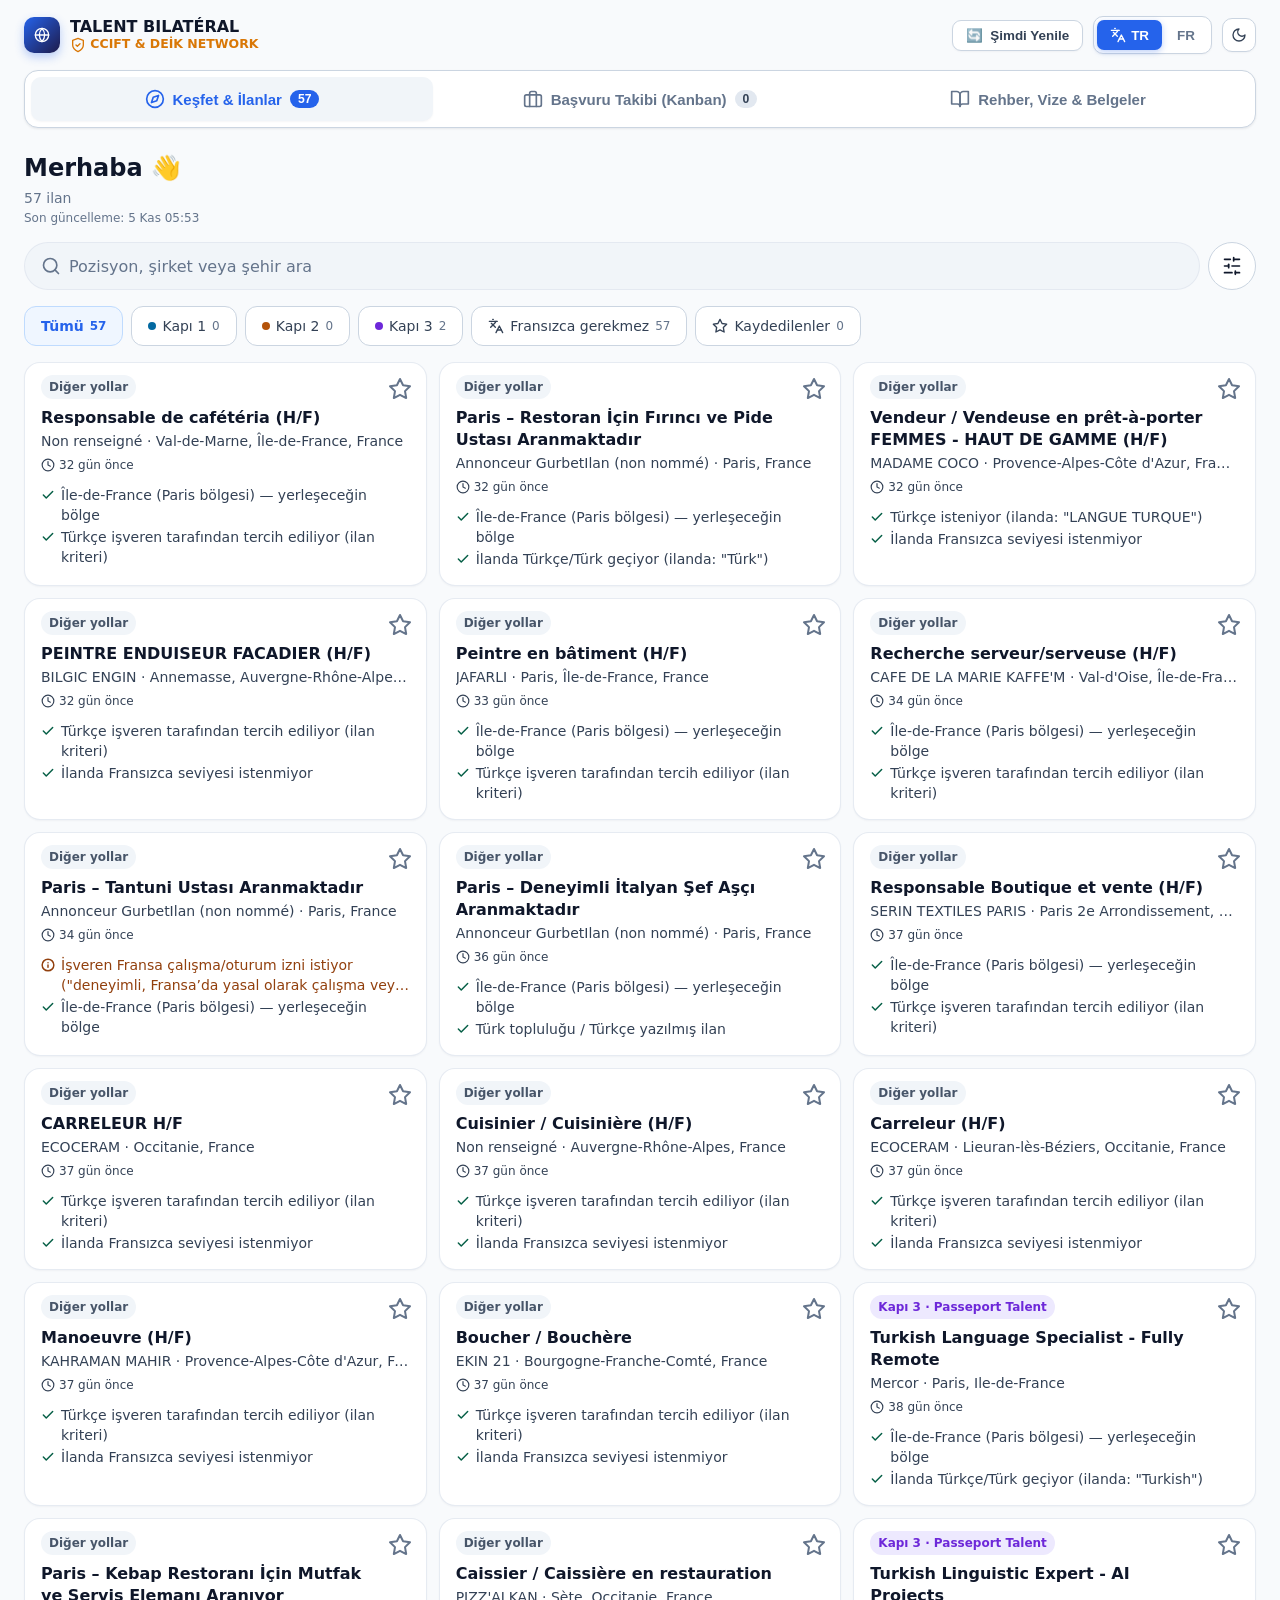
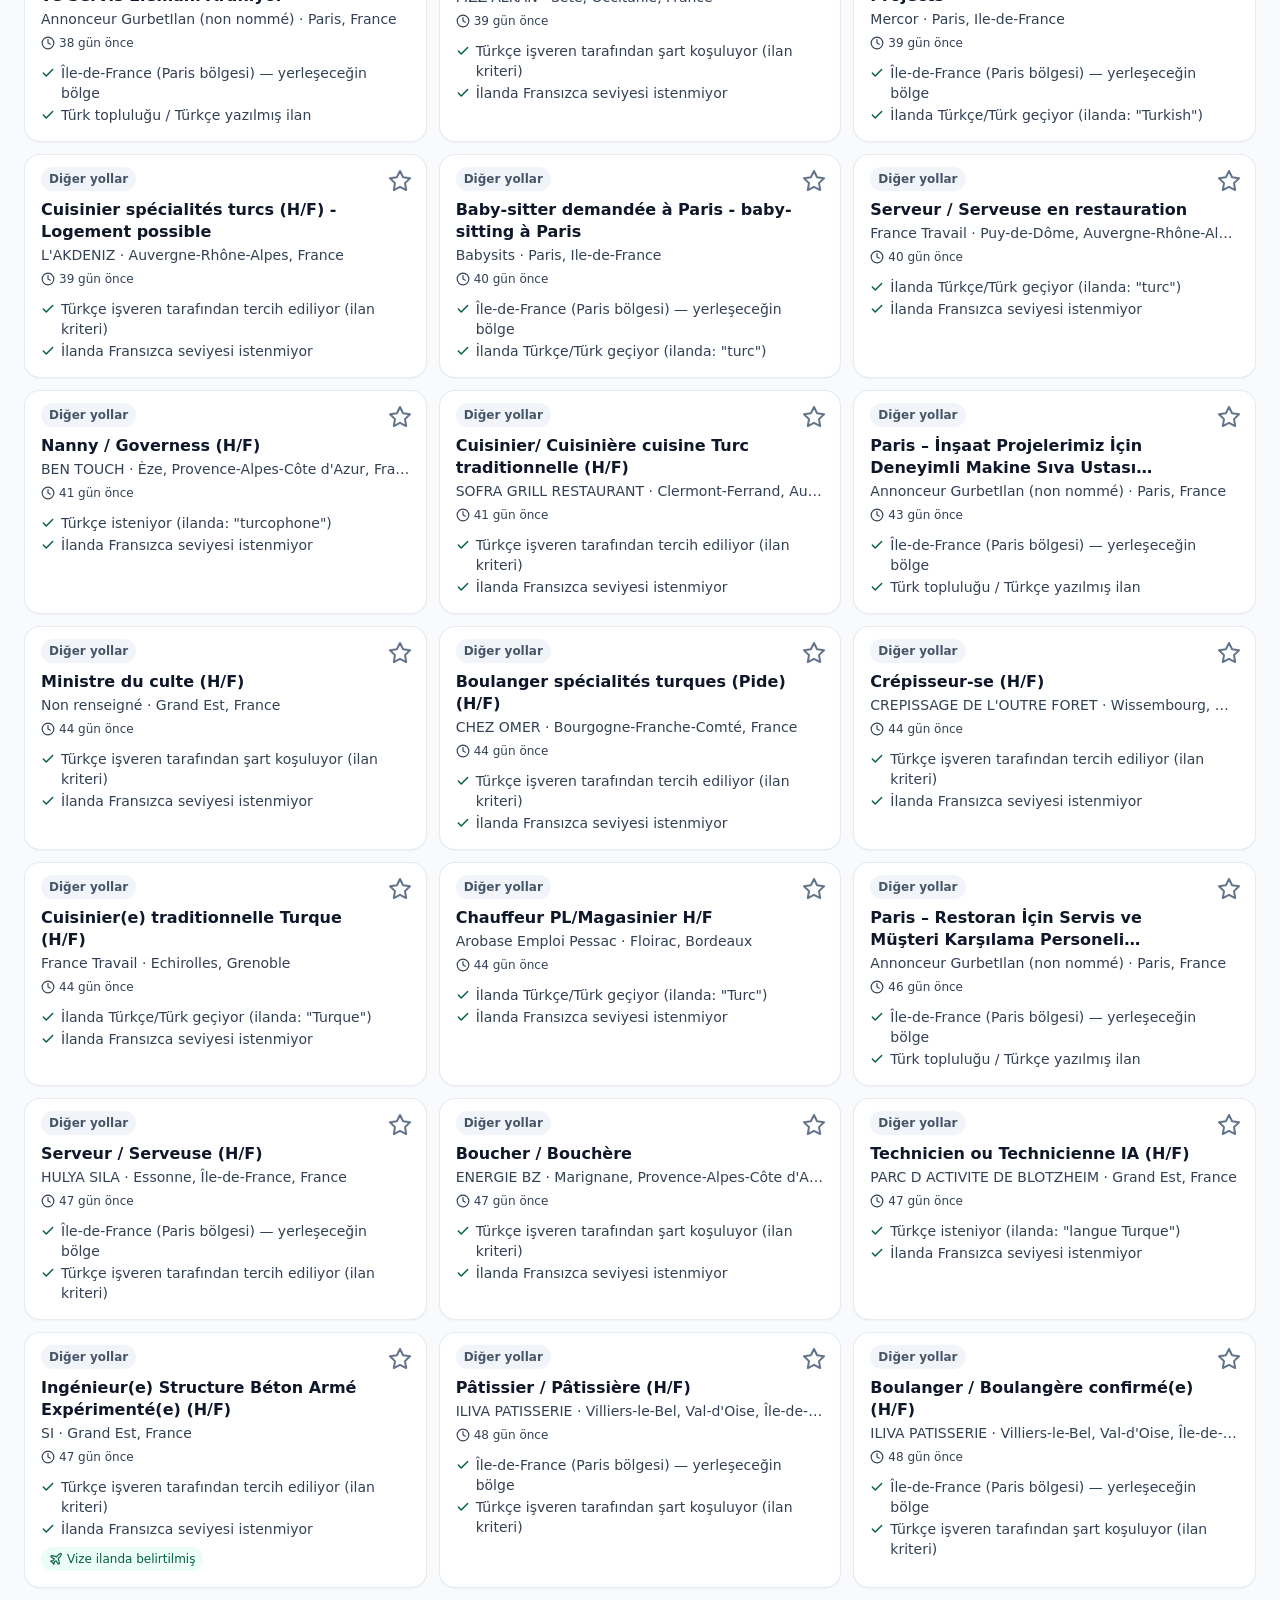
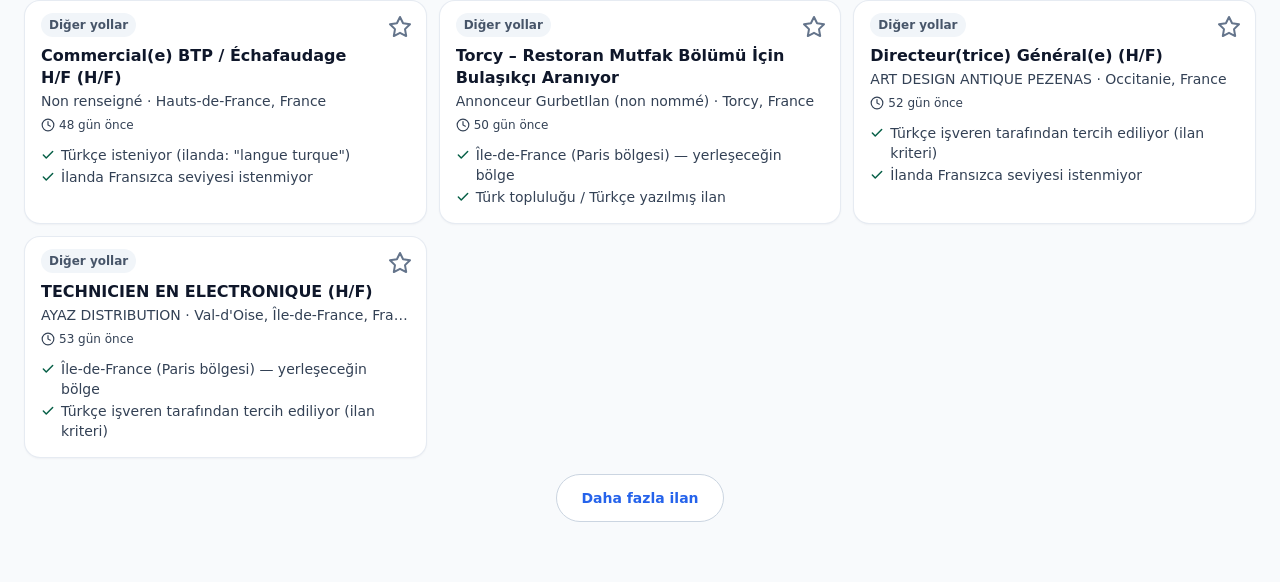
==== commit d5e3968a: "🤖 [Auto-Refresh] Nouvelles opportunités bilatérales 05/11/2026 05:53" ====
--- a/index.html
+++ b/index.html
@@ -18,7 +18,7 @@
     <link rel="apple-touch-icon" href="apple-touch-icon.png">
     
     <!-- DONNÉES DES OFFRES (JSON inline) + BOOTSTRAP window.FransaData : avant tout autre script -->
-    <script id="fransa-jobs" type="application/json" data-generated-at="2026-11-04T05:50:38Z">[{"id":3733226888,"kind":"offer","title_tr":"Peintre en bâtiment (H/F)","title_fr":"Peintre en bâtiment (H/F)","company":"JAFARLI","location":"Paris, Île-de-France, France","url":"https://europa.eu/eures/portal/jv-se/jv-details/MjE1WUtNUSA5?lang=fr","source":"EURES (France Travail)","score":90,"snippet_tr":"SAS JAFARLI, entreprise spécialisée dans les travaux de rénovation intérieure et de second œuvre à Paris et en Île-de-France, recherche un(e) peintre en bâtiment pour renforcer son équipe.MISSIONS PRINCIPALES :- Préparer les supports avant mise en peinture : protection des surfaces, nettoyage, rebou","snippet_fr":"SAS JAFARLI, entreprise spécialisée dans les travaux de rénovation intérieure et de second œuvre à Paris et en Île-de-France, recherche un(e) peintre en bâtiment pour renforcer son équipe.MISSIONS PRINCIPALES :- Préparer les supports avant mise en peinture : protection des surfaces, nettoyage, rebou","tags_tr":[],"tags_fr":[],"category_tr":"Genel / Diğer","category_fr":"Général","ccift":false,"no_french":true,"working_lang":"Türkçe isteniyor","visa_tr":"İlanda belirtilmemiş","visa_fr":"Non mentionné dans l'annonce","track":"autre","domain":"craft_pme","discovered_at":"04/11/2026 05:47","contact_info":"Offre France Travail n° 215YKMQ","source_type":"official_api","posted_at":"2026-11-03","verified_at":"2026-11-04T05:50:10Z","country":"FR","city":"Paris","language_requirements":["uz:preferred","tr:preferred"],"reasons_tr":["Île-de-France (Paris bölgesi) — yerleşeceğin bölge","Türkçe işveren tarafından tercih ediliyor (ilan kriteri)","İlanda Fransızca seviyesi istenmiyor","1 gün önce yayınlandı"],"reasons_fr":["Île-de-France — la région où elle s'installe","Turc souhaité par l'employeur (critère de l'offre)","Aucun niveau de français exigé dans l'annonce","Publiée il y a 1 jour"],"visa_evidence":"","warnings_tr":[],"warnings_fr":[],"description":"SAS JAFARLI, entreprise spécialisée dans les travaux de rénovation intérieure et de second œuvre à Paris et en Île-de-France, recherche un(e) peintre en bâtiment pour renforcer son équipe.MISSIONS PRINCIPALES :- Préparer les supports avant mise en peinture : protection des surfaces, nettoyage, rebouchage, enduisage et ponçage.- Réaliser les travaux de ratissage, de lissage et de préparation des murs et plafonds.- Appliquer les impressions, sous-couches et peintures de finition au rouleau et au pinceau.- Réaliser les travaux de peinture intérieure dans le respect des règles professionnelles et du DTU 59.1.- Effectuer les retouches nécessaires et contrôler la qualité des finitions.- Assurer la protection des sols, menuiseries et équipements.- Maintenir les zones de travail propres et respecter les consignes de sécurité.- Coordonner les interventions avec les équipes d'électricité et de plomberie afin d'assurer le bon déroulement des travaux.PROFIL RECHERCHÉ :- Expérience professionnelle de 2 ans minimum exigée dans les travaux de peinture en bâtiment et de rénovation intérieure.- Maîtrise des techniques de préparation des supports et d'application des peintures.- Capacité à…"},{"id":261832375,"kind":"offer","title_tr":"Recherche serveur/serveuse (H/F)","title_fr":"Recherche serveur/serveuse (H/F)","company":"CAFE DE LA MARIE KAFFE'M","location":"Val-d'Oise, Île-de-France, France","url":"https://europa.eu/eures/portal/jv-se/jv-details/MjE1U1NaQiA5?lang=fr","source":"EURES (France Travail)","score":90,"snippet_tr":"Recherche serveur ou serveuse motivée , travaille en équipe, bar brasserie.","snippet_fr":"Recherche serveur ou serveuse motivée , travaille en équipe, bar brasserie.","tags_tr":[],"tags_fr":[],"category_tr":"Genel / Diğer","category_fr":"Général","ccift":false,"no_french":true,"working_lang":"Türkçe isteniyor","visa_tr":"İlanda belirtilmemiş","visa_fr":"Non mentionné dans l'annonce","track":"autre","domain":"craft_pme","discovered_at":"04/11/2026 05:47","contact_info":"Offre France Travail n° 215SSZB","source_type":"official_api","posted_at":"2026-11-02","verified_at":"2026-11-04T05:50:10Z","country":"FR","city":"Val-d'Oise","language_requirements":["tr:preferred"],"reasons_tr":["Île-de-France (Paris bölgesi) — yerleşeceğin bölge","Türkçe işveren tarafından tercih ediliyor (ilan kriteri)","İlanda Fransızca seviyesi istenmiyor","2 gün önce yayınlandı"],"reasons_fr":["Île-de-France — la région où elle s'installe","Turc souhaité par l'employeur (critère de l'offre)","Aucun niveau de français exigé dans l'annonce","Publiée il y a 2 jours"],"visa_evidence":"","warnings_tr":[],"warnings_fr":[],"description":"Recherche serveur ou serveuse motivée , travaille en équipe, bar brasserie."},{"id":2026938625,"kind":"offer","title_tr":"Boulanger / Boulangère confirmé(e) (H/F)","title_fr":"Boulanger / Boulangère confirmé(e) (H/F)","company":"ILIVA PATISSERIE","location":"Villiers-le-Bel, Val-d'Oise, Île-de-France, France","url":"https://europa.eu/eures/portal/jv-se/jv-details/MjE1S0JQTSA5?lang=fr","source":"EURES (France Travail)","score":90,"snippet_tr":"Vos missionsPréparer et fabriquer les pains et viennoiseries selon les recettes et méthodes de l'entrepriseRéaliser le pétrissage, le façonnage, la fermentation et la cuisson des produitsAssurer la qualité, la régularité et la fraîcheur des fabricationsRespecter strictement les règles d'hygiène et d","snippet_fr":"Vos missionsPréparer et fabriquer les pains et viennoiseries selon les recettes et méthodes de l'entrepriseRéaliser le pétrissage, le façonnage, la fermentation et la cuisson des produitsAssurer la qualité, la régularité et la fraîcheur des fabricationsRespecter strictement les règles d'hygiène et d","tags_tr":[],"tags_fr":[],"category_tr":"Genel / Diğer","category_fr":"Général","ccift":false,"no_french":true,"working_lang":"Türkçe isteniyor","visa_tr":"İlanda belirtilmemiş","visa_fr":"Non mentionné dans l'annonce","track":"autre","domain":"craft_pme","discovered_at":"04/11/2026 05:47","contact_info":"Offre France Travail n° 215KBPM","source_type":"official_api","posted_at":"2026-10-19","verified_at":"2026-11-04T05:50:10Z","country":"FR","city":"Villiers-le-Bel","language_requirements":["tr:c2"],"reasons_tr":["Île-de-France (Paris bölgesi) — yerleşeceğin bölge","Türkçe işveren tarafından şart koşuluyor (ilan kriteri)","İlanda Fransızca seviyesi istenmiyor","16 gün önce yayınlandı"],"reasons_fr":["Île-de-France — la région où elle s'installe","Turc exigé par l'employeur (critère de l'offre)","Aucun niveau de français exigé dans l'annonce","Publiée il y a 16 jours"],"visa_evidence":"","warnings_tr":[],"warnings_fr":[],"description":"Vos missionsPréparer et fabriquer les pains et viennoiseries selon les recettes et méthodes de l'entrepriseRéaliser le pétrissage, le façonnage, la fermentation et la cuisson des produitsAssurer la qualité, la régularité et la fraîcheur des fabricationsRespecter strictement les règles d'hygiène et de sécurité alimentaire (HACCP)Gérer les matières premières : réception, stockage et contrôle des produitsEntretenir le matériel, les équipements et le poste de travailAdapter la production en fonction de l'affluence et des besoins de la clientèleTravailler en coordination avec l'équipe (vendeurs, pâtissiers)La connaissance et l'expérience dans la préparation des recettes traditionnelles turques sont obligatoires.Une lettre de motivation personnalisée sera appréciée,"},{"id":95198737,"kind":"offer","title_tr":"Pâtissier / Pâtissière (H/F)","title_fr":"Pâtissier / Pâtissière (H/F)","company":"ILIVA PATISSERIE","location":"Villiers-le-Bel, Val-d'Oise, Île-de-France, France","url":"https://europa.eu/eures/portal/jv-se/jv-details/MjE1S0JQRiA5?lang=fr","source":"EURES (France Travail)","score":90,"snippet_tr":"Vos missionsRéaliser les préparations de base de la pâtisserie (pâtes, crèmes, garnitures, biscuits, entremets, gâteau de mariage, gâteau d'anniversaire)Fabriquer et assembler les produits de pâtisserie dans le respect des recettes et des standards de qualitéAssurer la cuisson, le montage et la déco","snippet_fr":"Vos missionsRéaliser les préparations de base de la pâtisserie (pâtes, crèmes, garnitures, biscuits, entremets, gâteau de mariage, gâteau d'anniversaire)Fabriquer et assembler les produits de pâtisserie dans le respect des recettes et des standards de qualitéAssurer la cuisson, le montage et la déco","tags_tr":[],"tags_fr":[],"category_tr":"Genel / Diğer","category_fr":"Général","ccift":false,"no_french":true,"working_lang":"Türkçe isteniyor","visa_tr":"İlanda belirtilmemiş","visa_fr":"Non mentionné dans l'annonce","track":"autre","domain":"craft_pme","discovered_at":"04/11/2026 05:47","contact_info":"Offre France Travail n° 215KBPF","source_type":"official_api","posted_at":"2026-10-19","verified_at":"2026-11-04T05:50:10Z","country":"FR","city":"Villiers-le-Bel","language_requirements":["tr:c2"],"reasons_tr":["Île-de-France (Paris bölgesi) — yerleşeceğin bölge","Türkçe işveren tarafından şart koşuluyor (ilan kriteri)","İlanda Fransızca seviyesi istenmiyor","16 gün önce yayınlandı"],"reasons_fr":["Île-de-France — la région où elle s'installe","Turc exigé par l'employeur (critère de l'offre)","Aucun niveau de français exigé dans l'annonce","Publiée il y a 16 jours"],"visa_evidence":"","warnings_tr":[],"warnings_fr":[],"description":"Vos missionsRéaliser les préparations de base de la pâtisserie (pâtes, crèmes, garnitures, biscuits, entremets, gâteau de mariage, gâteau d'anniversaire)Fabriquer et assembler les produits de pâtisserie dans le respect des recettes et des standards de qualitéAssurer la cuisson, le montage et la décoration des produitsGérer les matières premières : réception, stockage et rotation des produitsRespecter strictement les règles d'hygiène et de sécurité alimentaire (HACCP)Maintenir le poste de travail propre et organiséParticiper à la gestion des stocks et aux inventairesContribuer à la création ou à l'amélioration des recettes selon la politique de l'établissementTravailler en coordination avec le chef pâtissier Respecter les délais de production et les volumes demandésLa connaissance et l'expérience dans la préparation des recettes traditionnelles turques sont obligatoires.Une lettre de motivation personnalisée sera appréciée,"},{"id":757280058,"kind":"offer","title_tr":"Serveur / Serveuse (H/F)","title_fr":"Serveur / Serveuse (H/F)","company":"GRILLHOUSE91","location":"Essonne, Île-de-France, France","url":"https://europa.eu/eures/portal/jv-se/jv-details/MjE1Q1pTUyA5?lang=fr","source":"EURES (France Travail)","score":90,"snippet_tr":"Notre grill recherche un(e) serveur motivé(e), sérieux(se) et dynamique pour rejoindre notre équipe.Prise de poste dès que possibleMissions principales :- Accueillir et installer les clients.- Assurer le service en salle.- Prendre les commandes et conseiller les clients.- Veiller à la satisfaction d","snippet_fr":"Notre grill recherche un(e) serveur motivé(e), sérieux(se) et dynamique pour rejoindre notre équipe.Prise de poste dès que possibleMissions principales :- Accueillir et installer les clients.- Assurer le service en salle.- Prendre les commandes et conseiller les clients.- Veiller à la satisfaction d","tags_tr":[],"tags_fr":[],"category_tr":"Genel / Diğer","category_fr":"Général","ccift":false,"no_french":true,"working_lang":"Türkçe isteniyor","visa_tr":"İlanda belirtilmemiş","visa_fr":"Non mentionné dans l'annonce","track":"autre","domain":"craft_pme","discovered_at":"04/11/2026 05:47","contact_info":"Offre France Travail n° 215CZSS","source_type":"official_api","posted_at":"2026-10-13","verified_at":"2026-11-04T05:50:10Z","country":"FR","city":"Essonne","language_requirements":["tr:preferred"],"reasons_tr":["Île-de-France (Paris bölgesi) — yerleşeceğin bölge","Türkçe isteniyor (ilanda: \"turc est un plus\")","İlanda Fransızca seviyesi istenmiyor","22 gün önce yayınlandı"],"reasons_fr":["Île-de-France — la région où elle s'installe","Turc demandé (annonce : \"turc est un plus\")","Aucun niveau de français exigé dans l'annonce","Publiée il y a 22 jours"],"visa_evidence":"","warnings_tr":[],"warnings_fr":[],"description":"Notre grill recherche un(e) serveur motivé(e), sérieux(se) et dynamique pour rejoindre notre équipe.Prise de poste dès que possibleMissions principales :- Accueillir et installer les clients.- Assurer le service en salle.- Prendre les commandes et conseiller les clients.- Veiller à la satisfaction des clients et à la propreté de la salle, nettoyage.- Encaisser les clients- Travailler en équipe dans une ambiance conviviale.Profil recherché :Une première expérience en restauration est primordialeÊtre ponctuel(le), souriant(e), organisé(e) et avoir le sens du service.Parler et comprendre le turc est un plus.Conditions de travailHoraires de service : de 11 h à 15 h et de 18 h à 22 h.Repos : 2 jours par semaine.Disponibilité : travail le samedi et le dimanche obligatoire.Intéressé(e) ? Merci de répondre directement à cette annonce pour être recontacté(e)Au plaisir de vous accueillir dans notre équipe !"},{"id":871107439,"kind":"offer","title_tr":"Paris – Restoran İçin Fırıncı ve Pide Ustası Aranmaktadır","title_fr":"Paris – Restoran İçin Fırıncı ve Pide Ustası Aranmaktadır","company":"Annonceur GurbetIlan (non nommé)","location":"Paris, France","url":"https://www.gurbetilan.com/ads/paris-restoran-icin-firinci-ve-pide-ustasi-aranmaktadir/","source":"GurbetIlan France","score":85,"snippet_tr":"Fransa’nın 92 bölgesinde faaliyet gösteren restoranımızda, mutfak ekibimize güç katacak deneyimli bir fırıncı arayışımız bulunmaktadır. Geleneksel Türk lezzetlerinin hazırlanmasında rol alacak, işini severek yapan bir çalışma arkadaşı ile uzun vadeli bir yola çıkmak istiyoruz. Açık Pozisyonlar…","snippet_fr":"Fransa’nın 92 bölgesinde faaliyet gösteren restoranımızda, mutfak ekibimize güç katacak deneyimli bir fırıncı arayışımız bulunmaktadır. Geleneksel Türk lezzetlerinin hazırlanmasında rol alacak, işini severek yapan bir çalışma arkadaşı ile uzun vadeli bir yola çıkmak istiyoruz. Açık Pozisyonlar…","tags_tr":[],"tags_fr":[],"category_tr":"Genel / Diğer","category_fr":"Général","ccift":false,"no_french":true,"working_lang":"Türkçe ortam (ilan Türkçe)","visa_tr":"İlanda belirtilmemiş","visa_fr":"Non mentionné dans l'annonce","track":"autre","domain":"craft_pme","discovered_at":"04/11/2026 05:47","contact_info":"Candidature via le compte GurbetIlan (bouton « Giriş Yap ve Başvur »)","source_type":"community","posted_at":"2026-11-04","verified_at":"2026-11-04T05:50:10Z","country":"FR","city":"Paris","language_requirements":[],"reasons_tr":["Île-de-France (Paris bölgesi) — yerleşeceğin bölge","İlanda Türkçe/Türk geçiyor (ilanda: \"Türk\")","Saha işi, ilanda dil şartı belirtilmemiş","Bugün yayınlandı"],"reasons_fr":["Île-de-France — la région où elle s'installe","L'annonce mentionne le turc (annonce : \"Türk\")","Métier de terrain, aucune exigence de langue indiquée","Publiée aujourd'hui"],"visa_evidence":"","warnings_tr":[],"warnings_fr":[],"description":"Sektör: Restaurant - Cafe - Bar | Çalışma Zamanı: Full-time (Tam Zamanlı) Fransa’nın 92 bölgesinde faaliyet gösteren restoranımızda, mutfak ekibimize güç katacak deneyimli bir fırıncı arayışımız bulunmaktadır. Geleneksel Türk lezzetlerinin hazırlanmasında rol alacak, işini severek yapan bir çalışma arkadaşı ile uzun vadeli bir yola çıkmak istiyoruz. Açık Pozisyonlar: Fırıncı / Pide ve Lahmacun Ustası Aranan Nitelikler: Pide, lahmacun ve lavaş hazırlama süreçlerinde tecrübeli Hamur işleri konusunda el becerisi yüksek Ekip çalışmasına uyum sağlayabilecek Hijyen kurallarına özen gösteren Çalışma Şartları & Sağlanan İmkanlar: Restoranımızda yoğun bir çalışma temposuna ayak uydurabilecek Tam zamanlı çalışma düzeni"},{"id":4102758047,"kind":"offer","title_tr":"Responsable Boutique et vente (H/F)","title_fr":"Responsable Boutique et vente (H/F)","company":"SERIN TEXTILES PARIS","location":"Paris 2e Arrondissement, Paris, Île-de-France, France","url":"https://europa.eu/eures/portal/jv-se/jv-details/MjE1U01USCA5?lang=fr","source":"EURES (France Travail)","score":85,"snippet_tr":"Société : Serin TextileDescription du poste :La société Serin Textile recherche un(e) Responsable Boutique h/f possédant une solide expérience de 10 ans dans le domaine. Vous aurez pour principales missions : L'accueil, le conseil et la fidélisation d'une clientèle diversifiée et internationale. La ","snippet_fr":"Société : Serin TextileDescription du poste :La société Serin Textile recherche un(e) Responsable Boutique h/f possédant une solide expérience de 10 ans dans le domaine. Vous aurez pour principales missions : L'accueil, le conseil et la fidélisation d'une clientèle diversifiée et internationale. La ","tags_tr":[],"tags_fr":[],"category_tr":"Genel / Diğer","category_fr":"Général","ccift":false,"no_french":true,"working_lang":"Türkçe isteniyor","visa_tr":"İlanda belirtilmemiş","visa_fr":"Non mentionné dans l'annonce","track":"autre","domain":"sales","discovered_at":"04/11/2026 05:47","contact_info":"Offre France Travail n° 215SMTH","source_type":"official_api","posted_at":"2026-10-30","verified_at":"2026-11-04T05:50:10Z","country":"FR","city":"Paris 2e Arrondissement","language_requirements":["en:preferred","tr:preferred"],"reasons_tr":["Île-de-France (Paris bölgesi) — yerleşeceğin bölge","Türkçe işveren tarafından tercih ediliyor (ilan kriteri)","İlanda Fransızca seviyesi istenmiyor","5 gün önce yayınlandı"],"reasons_fr":["Île-de-France — la région où elle s'installe","Turc souhaité par l'employeur (critère de l'offre)","Aucun niveau de français exigé dans l'annonce","Publiée il y a 5 jours"],"visa_evidence":"","warnings_tr":[],"warnings_fr":[],"description":"Société : Serin TextileDescription du poste :La société Serin Textile recherche un(e) Responsable Boutique h/f possédant une solide expérience de 10 ans dans le domaine. Vous aurez pour principales missions : L'accueil, le conseil et la fidélisation d'une clientèle diversifiée et internationale. La gestion de la surface de vente, la tenue de la boutique et la mise en valeur des produits textils. Le suivi des ventes, la gestion des stocks et l'optimisation des performances commerciales. La coordination de l'activité du magasin et le développement des parts de marché (avec une excellente maîtrise des marchés du Moyen-Orient). Profil recherché : Expérience : 10 ans d'expérience exigée dans la vente et la gestion de boutique textile. Langues : Maîtrise de plusieurs langues requise (Français, Anglais, Russe, Roumain, Turc, Arabe) pour interagir avec une clientèle multiculturelle. Compétences : Sens du commerce, leadership, rigueur, autonomie et excellente connaissance des spécificités des marchés cibles (Moyen-Orient et Afrique)."},{"id":4266805630,"kind":"offer","title_tr":"Paris – Deneyimli İtalyan Şef Aşçı Aranmaktadır","title_fr":"Paris – Deneyimli İtalyan Şef Aşçı Aranmaktadır","company":"Annonceur GurbetIlan (non nommé)","location":"Paris, France","url":"https://www.gurbetilan.com/ads/paris-deneyimli-italyan-sef-asci-aranmaktadir/","source":"GurbetIlan France","score":80,"snippet_tr":"Fransa’nın Cenevre sınırına oldukça yakın bir konumda, Crozet bölgesinde hizmet veren restoranımız için İtalyan mutfağına tutkuyla bağlı, alanında tecrübe sahibi bir şef arayışımız bulunmaktadır. Mutfağımızın standartlarını koruyacak, İtalyan yemekleri konusunda ileri derecede bilgi ve beceriye…","snippet_fr":"Fransa’nın Cenevre sınırına oldukça yakın bir konumda, Crozet bölgesinde hizmet veren restoranımız için İtalyan mutfağına tutkuyla bağlı, alanında tecrübe sahibi bir şef arayışımız bulunmaktadır. Mutfağımızın standartlarını koruyacak, İtalyan yemekleri konusunda ileri derecede bilgi ve beceriye…","tags_tr":[],"tags_fr":[],"category_tr":"Genel / Diğer","category_fr":"Général","ccift":false,"no_french":true,"working_lang":"Türkçe ortam (ilan Türkçe)","visa_tr":"İlanda belirtilmemiş","visa_fr":"Non mentionné dans l'annonce","track":"autre","domain":"craft_pme","discovered_at":"04/11/2026 05:48","contact_info":"Candidature via le compte GurbetIlan (bouton « Giriş Yap ve Başvur »)","source_type":"community","posted_at":"2026-10-31","verified_at":"2026-11-04T05:50:10Z","country":"FR","city":"Paris","language_requirements":[],"reasons_tr":["Île-de-France (Paris bölgesi) — yerleşeceğin bölge","Türk topluluğu / Türkçe yazılmış ilan","Saha işi, ilanda dil şartı belirtilmemiş","4 gün önce yayınlandı"],"reasons_fr":["Île-de-France — la région où elle s'installe","Annonce de la communauté turque / rédigée en turc","Métier de terrain, aucune exigence de langue indiquée","Publiée il y a 4 jours"],"visa_evidence":"","warnings_tr":[],"warnings_fr":[],"description":"Sektör: Restaurant - Cafe - Bar | Çalışma Zamanı: Full-time (Tam Zamanlı) Fransa’nın Cenevre sınırına oldukça yakın bir konumda, Crozet bölgesinde hizmet veren restoranımız için İtalyan mutfağına tutkuyla bağlı, alanında tecrübe sahibi bir şef arayışımız bulunmaktadır. Mutfağımızın standartlarını koruyacak, İtalyan yemekleri konusunda ileri derecede bilgi ve beceriye sahip, mutfak disiplinine önem veren çalışma arkadaşımızı ekibimize dahil etmek istiyoruz. Aranan Nitelikler: İtalyan mutfağı konusunda kanıtlanabilir deneyime sahip olmak. Mutfak operasyonlarını yönetebilecek yetkinlikte olmak. Hızlı ve yoğun çalışma temposuna uyum sağlayabilmek. Çalışma Şartları & Sağlanan İmkanlar: Çok avantajlı maaş imkanı sunulmaktadır. Konaklama (lojman) desteği sağlanacaktır. Yemek imkanı mevcuttur. Yıllık sözleşme ile çalışma düzeni oluşturulacaktır. Hemen işe başlayabilecek adaylar tercih sebebidir."},{"id":647681042,"kind":"offer","title_tr":"Turkish Language Specialist - Fully Remote","title_fr":"Turkish Language Specialist - Fully Remote","company":"Mercor","location":"Paris, Ile-de-France","url":"https://www.adzuna.fr/details/5945417210?utm_medium=api&utm_source=25ece07d","source":"Adzuna","score":80,"snippet_tr":"About the job Mercor connects elite creative and technical talent with leading AI research labs. Headquartered in San Francisco, our investors include Benchmark , General Catalyst , Peter Thiel , Adam D'Angelo , Larry Summers , and Jack Dorsey . Position: Turkish Linguistic Experts Type: Contract…","snippet_fr":"About the job Mercor connects elite creative and technical talent with leading AI research labs. Headquartered in San Francisco, our investors include Benchmark , General Catalyst , Peter Thiel , Adam D'Angelo , Larry Summers , and Jack Dorsey . Position: Turkish Linguistic Experts Type: Contract…","tags_tr":["Unknown"],"tags_fr":["Unknown"],"category_tr":"Genel / Diğer","category_fr":"Général","ccift":false,"no_french":true,"working_lang":"İlanda belirtilmemiş","visa_tr":"İlanda belirtilmemiş","visa_fr":"Non mentionné dans l'annonce","track":"voie_3","domain":"hr_admin","discovered_at":"04/11/2026 05:47","contact_info":"","source_type":"board","posted_at":"2026-10-29","verified_at":"2026-11-04T05:50:10Z","country":"FR","city":"Paris","language_requirements":[],"reasons_tr":["Île-de-France (Paris bölgesi) — yerleşeceğin bölge","İlanda Türkçe/Türk geçiyor (ilanda: \"Turkish\")","İlanda Fransızca seviyesi istenmiyor","6 gün önce yayınlandı"],"reasons_fr":["Île-de-France — la région où elle s'installe","L'annonce mentionne le turc (annonce : \"Turkish\")","Aucun niveau de français exigé dans l'annonce","Publiée il y a 6 jours"],"visa_evidence":"","warnings_tr":[],"warnings_fr":[],"description":"About the job Mercor connects elite creative and technical talent with leading AI research labs. Headquartered in San Francisco, our investors include Benchmark , General Catalyst , Peter Thiel , Adam D'Angelo , Larry Summers , and Jack Dorsey . Position: Turkish Linguistic Experts Type: Contract Compensation: $50/hour Location: Remote Role Responsibilities Evaluate the quality and accuracy of LLM-generated Turkish text across various use cases like translation, summarization, dialogue, and gra…"},{"id":3820636636,"kind":"offer","title_tr":"Paris – Kebap Restoranı İçin Mutfak ve Servis Elemanı Aranıyor","title_fr":"Paris – Kebap Restoranı İçin Mutfak ve Servis Elemanı Aranıyor","company":"Annonceur GurbetIlan (non nommé)","location":"Paris, France","url":"https://www.gurbetilan.com/ads/paris-kebap-restorani-icin-mutfak-ve-servis-elemani-araniyor/","source":"GurbetIlan France","score":80,"snippet_tr":"Levallois bölgesinde bulunan kebap restoranımızda, mutfak ve servis süreçlerinde bize destek olacak çalışma arkadaşları arıyoruz. İşini severek yapan, sorumluluk sahibi ve restoran dinamiklerine hakim bir takım arkadaşı ile yola devam etmek istiyoruz. Açık Pozisyonlar: Kebap ve restoran personeli…","snippet_fr":"Levallois bölgesinde bulunan kebap restoranımızda, mutfak ve servis süreçlerinde bize destek olacak çalışma arkadaşları arıyoruz. İşini severek yapan, sorumluluk sahibi ve restoran dinamiklerine hakim bir takım arkadaşı ile yola devam etmek istiyoruz. Açık Pozisyonlar: Kebap ve restoran personeli…","tags_tr":[],"tags_fr":[],"category_tr":"Genel / Diğer","category_fr":"Général","ccift":false,"no_french":true,"working_lang":"Türkçe ortam (ilan Türkçe)","visa_tr":"İlanda belirtilmemiş","visa_fr":"Non mentionné dans l'annonce","track":"autre","domain":"craft_pme","discovered_at":"04/11/2026 05:48","contact_info":"Candidature via le compte GurbetIlan (bouton « Giriş Yap ve Başvur »)","source_type":"community","posted_at":"2026-10-29","verified_at":"2026-11-04T05:50:10Z","country":"FR","city":"Paris","language_requirements":[],"reasons_tr":["Île-de-France (Paris bölgesi) — yerleşeceğin bölge","Türk topluluğu / Türkçe yazılmış ilan","İlanda Fransızca seviyesi istenmiyor","6 gün önce yayınlandı"],"reasons_fr":["Île-de-France — la région où elle s'installe","Annonce de la communauté turque / rédigée en turc","Aucun niveau de français exigé dans l'annonce","Publiée il y a 6 jours"],"visa_evidence":"","warnings_tr":[],"warnings_fr":[],"description":"Sektör: Restaurant - Cafe - Bar | Çalışma Zamanı: Full-time (Tam Zamanlı) Levallois bölgesinde bulunan kebap restoranımızda, mutfak ve servis süreçlerinde bize destek olacak çalışma arkadaşları arıyoruz. İşini severek yapan, sorumluluk sahibi ve restoran dinamiklerine hakim bir takım arkadaşı ile yola devam etmek istiyoruz. Açık Pozisyonlar: Kebap ve restoran personeli Aranan Nitelikler: Kebap veya restoran sektöründe tecrübesi bulunan İş disiplinine sahip ve ciddi çalışma prensibi olan Et hazırlığı, servis hizmetleri ve genel restoran düzeni konularında yetkin Çalışma Şartları & Sağlanan İmkanlar: Tecrübeye bağlı olarak tatmin edici maaş imkanı Dinamik ve profesyonel bir çalışma ortamı"},{"id":2602337466,"kind":"offer","title_tr":"Caissier / Caissière en restauration","title_fr":"Caissier / Caissière en restauration","company":"PIZZ'ALKAN","location":"Sète, Occitanie, France","url":"https://europa.eu/eures/portal/jv-se/jv-details/MjE1U1hMViA5?lang=fr","source":"EURES (France Travail)","score":80,"snippet_tr":"Nous recherchons une personne pour prendre les commandes et tenir la caisse du restaurant.Jours travaillés : du lundi au vendrediHoraires variables entre 8h et 20h : à définir","snippet_fr":"Nous recherchons une personne pour prendre les commandes et tenir la caisse du restaurant.Jours travaillés : du lundi au vendrediHoraires variables entre 8h et 20h : à définir","tags_tr":[],"tags_fr":[],"category_tr":"Genel / Diğer","category_fr":"Général","ccift":false,"no_french":true,"working_lang":"Türkçe isteniyor","visa_tr":"İlanda belirtilmemiş","visa_fr":"Non mentionné dans l'annonce","track":"autre","domain":"craft_pme","discovered_at":"04/11/2026 05:47","contact_info":"Offre France Travail n° 215SXLV","source_type":"official_api","posted_at":"2026-10-28","verified_at":"2026-11-04T05:50:10Z","country":"FR","city":"Sète","language_requirements":["tr:c2"],"reasons_tr":["Türkçe işveren tarafından şart koşuluyor (ilan kriteri)","İlanda Fransızca seviyesi istenmiyor","7 gün önce yayınlandı"],"reasons_fr":["Turc exigé par l'employeur (critère de l'offre)","Aucun niveau de français exigé dans l'annonce","Publiée il y a 7 jours"],"visa_evidence":"","warnings_tr":[],"warnings_fr":[],"description":"Nous recherchons une personne pour prendre les commandes et tenir la caisse du restaurant.Jours travaillés : du lundi au vendrediHoraires variables entre 8h et 20h : à définir"},{"id":4136473770,"kind":"offer","title_tr":"Turkish Linguistic Expert - AI Projects","title_fr":"Turkish Linguistic Expert - AI Projects","company":"Mercor","location":"Paris, Ile-de-France","url":"https://www.adzuna.fr/details/5944216197?utm_medium=api&utm_source=25ece07d","source":"Adzuna","score":80,"snippet_tr":"About the job Mercor connects elite creative and technical talent with leading AI research labs. Headquartered in San Francisco, our investors include Benchmark , General Catalyst , Peter Thiel , Adam D'Angelo , Larry Summers , and Jack Dorsey . Position: Turkish Linguistic Experts Type: Contract…","snippet_fr":"About the job Mercor connects elite creative and technical talent with leading AI research labs. Headquartered in San Francisco, our investors include Benchmark , General Catalyst , Peter Thiel , Adam D'Angelo , Larry Summers , and Jack Dorsey . Position: Turkish Linguistic Experts Type: Contract…","tags_tr":["Unknown"],"tags_fr":["Unknown"],"category_tr":"Genel / Diğer","category_fr":"Général","ccift":false,"no_french":true,"working_lang":"İlanda belirtilmemiş","visa_tr":"İlanda belirtilmemiş","visa_fr":"Non mentionné dans l'annonce","track":"voie_3","domain":"hr_admin","discovered_at":"04/11/2026 05:47","contact_info":"","source_type":"board","posted_at":"2026-10-28","verified_at":"2026-11-04T05:50:10Z","country":"FR","city":"Paris","language_requirements":[],"reasons_tr":["Île-de-France (Paris bölgesi) — yerleşeceğin bölge","İlanda Türkçe/Türk geçiyor (ilanda: \"Turkish\")","İlanda Fransızca seviyesi istenmiyor","7 gün önce yayınlandı"],"reasons_fr":["Île-de-France — la région où elle s'installe","L'annonce mentionne le turc (annonce : \"Turkish\")","Aucun niveau de français exigé dans l'annonce","Publiée il y a 7 jours"],"visa_evidence":"","warnings_tr":[],"warnings_fr":[],"description":"About the job Mercor connects elite creative and technical talent with leading AI research labs. Headquartered in San Francisco, our investors include Benchmark , General Catalyst , Peter Thiel , Adam D'Angelo , Larry Summers , and Jack Dorsey . Position: Turkish Linguistic Experts Type: Contract Compensation: $50/hour Location: Remote Role Responsibilities Evaluate the quality and accuracy of LLM-generated Turkish text across various use cases like translation, summarization, dialogue, and gra…"},{"id":2220296274,"kind":"offer","title_tr":"Baby-sitter demandée à Paris - baby-sitting à Paris","title_fr":"Baby-sitter demandée à Paris - baby-sitting à Paris","company":"Babysits","location":"Paris, Ile-de-France","url":"https://www.adzuna.fr/details/5942981503?utm_medium=api&utm_source=25ece07d","source":"Adzuna","score":80,"snippet_tr":"Un(e) baby-sitter recherché(e) à Paris pour garder 1 enfant, à Paris. Famille franco turc qui vit à Paris 75013. On a besion de baby sitter de temps en temps. Préfèrence quelqu'un qui parle turc et français - Le lieu préféré pour les baby-sitting : Au domicile de la famille.","snippet_fr":"Un(e) baby-sitter recherché(e) à Paris pour garder 1 enfant, à Paris. Famille franco turc qui vit à Paris 75013. On a besion de baby sitter de temps en temps. Préfèrence quelqu'un qui parle turc et français - Le lieu préféré pour les baby-sitting : Au domicile de la famille.","tags_tr":["Emploi Aide ménagère et Nettoyage"],"tags_fr":["Emploi Aide ménagère et Nettoyage"],"category_tr":"Genel / Diğer","category_fr":"Général","ccift":false,"no_french":true,"working_lang":"İlanda belirtilmemiş","visa_tr":"İlanda belirtilmemiş","visa_fr":"Non mentionné dans l'annonce","track":"autre","domain":"craft_pme","discovered_at":"04/11/2026 05:47","contact_info":"","source_type":"board","posted_at":"2026-10-27","verified_at":"2026-11-04T05:50:10Z","country":"FR","city":"Paris","language_requirements":[],"reasons_tr":["Île-de-France (Paris bölgesi) — yerleşeceğin bölge","İlanda Türkçe/Türk geçiyor (ilanda: \"turc\")","İlanda Fransızca seviyesi istenmiyor","8 gün önce yayınlandı"],"reasons_fr":["Île-de-France — la région où elle s'installe","L'annonce mentionne le turc (annonce : \"turc\")","Aucun niveau de français exigé dans l'annonce","Publiée il y a 8 jours"],"visa_evidence":"","warnings_tr":[],"warnings_fr":[],"description":"Un(e) baby-sitter recherché(e) à Paris pour garder 1 enfant, à Paris. Famille franco turc qui vit à Paris 75013. On a besion de baby sitter de temps en temps. Préfèrence quelqu'un qui parle turc et français - Le lieu préféré pour les baby-sitting : Au domicile de la famille."},{"id":1847159461,"kind":"offer","title_tr":"Nanny / Governess (H/F)","title_fr":"Nanny / Governess (H/F)","company":"BEN TOUCH","location":"Èze, Provence-Alpes-Côte d'Azur, France","url":"https://europa.eu/eures/portal/jv-se/jv-details/MjE1UktYSiA5?lang=fr","source":"EURES (France Travail)","score":80,"snippet_tr":"Groupe Ben Touch, dirigé par Benjamin Erisoglu, l'innovation comme ADN, dans le cadre d'un développement en France et à l'international recherche sa Nanny / Governess H/F. Rattaché(e) au Groupe Ben Touch. Créée en 2009, Ben Touch est une holding Française en pleine croissance qui crée et soutient se","snippet_fr":"Groupe Ben Touch, dirigé par Benjamin Erisoglu, l'innovation comme ADN, dans le cadre d'un développement en France et à l'international recherche sa Nanny / Governess H/F. Rattaché(e) au Groupe Ben Touch. Créée en 2009, Ben Touch est une holding Française en pleine croissance qui crée et soutient se","tags_tr":[],"tags_fr":[],"category_tr":"Genel / Diğer","category_fr":"Général","ccift":false,"no_french":true,"working_lang":"Türkçe isteniyor","visa_tr":"İlanda belirtilmemiş","visa_fr":"Non mentionné dans l'annonce","track":"autre","domain":"craft_pme","discovered_at":"04/11/2026 05:47","contact_info":"Offre France Travail n° 215RKXJ","source_type":"official_api","posted_at":"2026-10-26","verified_at":"2026-11-04T05:50:10Z","country":"FR","city":"Èze","language_requirements":["ru:preferred","tr:preferred"],"reasons_tr":["Türkçe isteniyor (ilanda: \"turcophone\")","İlanda Fransızca seviyesi istenmiyor","9 gün önce yayınlandı"],"reasons_fr":["Turc demandé (annonce : \"turcophone\")","Aucun niveau de français exigé dans l'annonce","Publiée il y a 9 jours"],"visa_evidence":"","warnings_tr":[],"warnings_fr":[],"description":"Groupe Ben Touch, dirigé par Benjamin Erisoglu, l'innovation comme ADN, dans le cadre d'un développement en France et à l'international recherche sa Nanny / Governess H/F. Rattaché(e) au Groupe Ben Touch. Créée en 2009, Ben Touch est une holding Française en pleine croissance qui crée et soutient ses différentes marques : Technitoit, Mister toiture, Ben touch Digital, l'Attilio restaurant, le Shaman, .. VOS MISSIONSAu sein du Groupe Ben Touch, vous serez la personne de confiance des parents pour prendre soin de leurs enfants pendant leur séjour, leur repas, leur séminaire ou leur mariage. Vous assurez un rôle clé à la fois d'accueil, d'animation et d'éveil, en garantissant la sécurité des enfants et la sérénité de leurs parents. Vos principales responsabilités incluent :Garde et sécurité des enfants : accueillir et garder les enfants de nos clients, assurer leur sécurité, leurs repas et leur confort, en toute autonomie.Animation et éveil : imaginer et animer des activités adaptées à chaque âge (jeux, ateliers créatifs, activités éducatives, découverte des espaces extérieurs).Relation avec les familles : accueil chaleureux, communication claire et discrétion, en tant…"},{"id":1848811603,"kind":"offer","title_tr":"Paris – İnşaat Projelerimiz İçin Deneyimli Makine Sıva Ustası Aranıyor","title_fr":"Paris – İnşaat Projelerimiz İçin Deneyimli Makine Sıva Ustası Aranıyor","company":"Annonceur GurbetIlan (non nommé)","location":"Paris, France","url":"https://www.gurbetilan.com/ads/paris-insaat-projelerimiz-icin-deneyimli-makine-siva-ustasi-araniyor/","source":"GurbetIlan France","score":80,"snippet_tr":"Fransa’daki şantiye projelerimizde görevlendirilmek üzere, makine sıva uygulamalarına hakim ve işinde titiz usta arayışımız bulunmaktadır. Aranan Nitelikler: Makine sıva işinde tecrübe sahibi olmak, İşini bilen, pratik ve temiz çalışma disiplinine sahip olmak, Ekip çalışmasına ve şantiye ortamına…","snippet_fr":"Fransa’daki şantiye projelerimizde görevlendirilmek üzere, makine sıva uygulamalarına hakim ve işinde titiz usta arayışımız bulunmaktadır. Aranan Nitelikler: Makine sıva işinde tecrübe sahibi olmak, İşini bilen, pratik ve temiz çalışma disiplinine sahip olmak, Ekip çalışmasına ve şantiye ortamına…","tags_tr":[],"tags_fr":[],"category_tr":"Genel / Diğer","category_fr":"Général","ccift":false,"no_french":true,"working_lang":"Türkçe ortam (ilan Türkçe)","visa_tr":"İlanda belirtilmemiş","visa_fr":"Non mentionné dans l'annonce","track":"autre","domain":"hr_admin","discovered_at":"04/11/2026 05:48","contact_info":"Candidature via le compte GurbetIlan (bouton « Giriş Yap ve Başvur »)","source_type":"community","posted_at":"2026-10-24","verified_at":"2026-11-04T05:50:10Z","country":"FR","city":"Paris","language_requirements":[],"reasons_tr":["Île-de-France (Paris bölgesi) — yerleşeceğin bölge","Türk topluluğu / Türkçe yazılmış ilan","Saha işi, ilanda dil şartı belirtilmemiş","11 gün önce yayınlandı"],"reasons_fr":["Île-de-France — la région où elle s'installe","Annonce de la communauté turque / rédigée en turc","Métier de terrain, aucune exigence de langue indiquée","Publiée il y a 11 jours"],"visa_evidence":"","warnings_tr":[],"warnings_fr":[],"description":"Sektör: Yapı - İnşaat | Çalışma Zamanı: Full-time (Tam Zamanlı) Fransa’daki şantiye projelerimizde görevlendirilmek üzere, makine sıva uygulamalarına hakim ve işinde titiz usta arayışımız bulunmaktadır. Aranan Nitelikler: Makine sıva işinde tecrübe sahibi olmak, İşini bilen, pratik ve temiz çalışma disiplinine sahip olmak, Ekip çalışmasına ve şantiye ortamına uyum sağlayabilmek. Çalışma Şartları & Sağlanan İmkanlar: Tam zamanlı çalışma imkanı, Çalışma koşulları ve detaylar doğrudan yetkili ile görüşülecektir."},{"id":230451064,"kind":"offer","title_tr":"Ministre du culte (H/F)","title_fr":"Ministre du culte (H/F)","company":"Non renseigné","location":"Grand Est, France","url":"https://europa.eu/eures/portal/jv-se/jv-details/MjE1TVhNWSA5?lang=fr","source":"EURES (France Travail)","score":80,"snippet_tr":"- Concevoir et mettre en œuvre des séquences d'enseignements à différents niveaux, dans le cadre desprogrammes définis par l'association et/ou la fédération.- Transmettre des connaissances disciplinaires et savoir-faire prévus par les programmes et les référentiels.- Concevoir et mettre en œuvre des","snippet_fr":"- Concevoir et mettre en œuvre des séquences d'enseignements à différents niveaux, dans le cadre desprogrammes définis par l'association et/ou la fédération.- Transmettre des connaissances disciplinaires et savoir-faire prévus par les programmes et les référentiels.- Concevoir et mettre en œuvre des","tags_tr":[],"tags_fr":[],"category_tr":"Genel / Diğer","category_fr":"Général","ccift":false,"no_french":true,"working_lang":"Türkçe isteniyor","visa_tr":"İlanda belirtilmemiş","visa_fr":"Non mentionné dans l'annonce","track":"autre","domain":"craft_pme","discovered_at":"04/11/2026 05:47","contact_info":"Offre France Travail n° 215MXMY","source_type":"official_api","posted_at":"2026-10-23","verified_at":"2026-11-04T05:50:10Z","country":"FR","city":"","language_requirements":["ar:preferred","tr:c2"],"reasons_tr":["Türkçe işveren tarafından şart koşuluyor (ilan kriteri)","İlanda Fransızca seviyesi istenmiyor","12 gün önce yayınlandı"],"reasons_fr":["Turc exigé par l'employeur (critère de l'offre)","Aucun niveau de français exigé dans l'annonce","Publiée il y a 12 jours"],"visa_evidence":"","warnings_tr":[],"warnings_fr":[],"description":"- Concevoir et mettre en œuvre des séquences d'enseignements à différents niveaux, dans le cadre desprogrammes définis par l'association et/ou la fédération.- Transmettre des connaissances disciplinaires et savoir-faire prévus par les programmes et les référentiels.- Concevoir et mettre en œuvre des modalités d'évaluation des élèves, en liaison avec la fédération et les autrespartenaires.- Suivre individuellement les élèves et les aider dans leur travail personnel.- Utiliser les technologies de l'information et de la communication au service des apprentissages.- Concevoir et diriger les projets d'action pédagogique, éducative, culturelle et cultuelle- Mettre en œuvre des modalités d'accompagnement, concevoir et proposer des projets sociaux et éducatifs, enliaison avec la fédération et les autres partenaires.- Encadrer un public jeune, adulte et familiale.- Travailler dans le respect des valeurs de l'association et de la vie privée des personnes accueillies.- Apporter un accompagnement collectif (public jeune, adulte et familiale).- Participer aux réunions des équipes pédagogiques.- Rendre compte de son activité (rapports, planning, etc.) à la direction de l'association et/ou à la…"},{"id":3486803334,"kind":"offer","title_tr":"Paris – Restoran İçin Servis ve Müşteri Karşılama Personeli Aranıyor","title_fr":"Paris – Restoran İçin Servis ve Müşteri Karşılama Personeli Aranıyor","company":"Annonceur GurbetIlan (non nommé)","location":"Paris, France","url":"https://www.gurbetilan.com/ads/paris-restoran-icin-servis-ve-musteri-karsilama-personeli-araniyor/","source":"GurbetIlan France","score":80,"snippet_tr":"Fransa’da hizmet veren işletmemizin yoğunluğu sebebiyle, misafirlerimizi güler yüzle karşılayacak ve servis sürecine destek olacak bir çalışma arkadaşı arıyoruz. Restoranımızın günlük işleyişinde, özellikle patronun bulunmadığı zaman dilimlerinde siparişleri alabilecek ve servis akışını kontrol…","snippet_fr":"Fransa’da hizmet veren işletmemizin yoğunluğu sebebiyle, misafirlerimizi güler yüzle karşılayacak ve servis sürecine destek olacak bir çalışma arkadaşı arıyoruz. Restoranımızın günlük işleyişinde, özellikle patronun bulunmadığı zaman dilimlerinde siparişleri alabilecek ve servis akışını kontrol…","tags_tr":[],"tags_fr":[],"category_tr":"Genel / Diğer","category_fr":"Général","ccift":false,"no_french":true,"working_lang":"Türkçe ortam (ilan Türkçe)","visa_tr":"İlanda belirtilmemiş","visa_fr":"Non mentionné dans l'annonce","track":"autre","domain":"craft_pme","discovered_at":"04/11/2026 05:48","contact_info":"Candidature via le compte GurbetIlan (bouton « Giriş Yap ve Başvur »)","source_type":"community","posted_at":"2026-10-21","verified_at":"2026-11-04T05:50:10Z","country":"FR","city":"Paris","language_requirements":[],"reasons_tr":["Île-de-France (Paris bölgesi) — yerleşeceğin bölge","Türk topluluğu / Türkçe yazılmış ilan","İlanda Fransızca seviyesi istenmiyor","14 gün önce yayınlandı"],"reasons_fr":["Île-de-France — la région où elle s'installe","Annonce de la communauté turque / rédigée en turc","Aucun niveau de français exigé dans l'annonce","Publiée il y a 14 jours"],"visa_evidence":"","warnings_tr":[],"warnings_fr":[],"description":"Sektör: Restaurant - Cafe - Bar | Çalışma Zamanı: Full-time (Tam Zamanlı) Fransa’da hizmet veren işletmemizin yoğunluğu sebebiyle, misafirlerimizi güler yüzle karşılayacak ve servis sürecine destek olacak bir çalışma arkadaşı arıyoruz. Restoranımızın günlük işleyişinde, özellikle patronun bulunmadığı zaman dilimlerinde siparişleri alabilecek ve servis akışını kontrol edebilecek nitelikte bir ekip üyesine ihtiyacımız bulunmaktadır. Aranan Nitelikler: Müşterileri karşılamaya yetecek düzeyde Fransızca bilgisine sahip, Servis süreçlerinde dikkatli ve sorumluluk sahibi, Ekip çalışmasına uyum sağlayabilecek. Çalışma Şartları & Sağlanan İmkanlar: İşletme bünyesinde konaklama imkanı sağlanacaktır. Çalışma saatleri ve diğer detaylar görüşme esnasında netleştirilecektir."},{"id":3282660095,"kind":"offer","title_tr":"TECHNICIEN EN ELECTRONIQUE (H/F)","title_fr":"TECHNICIEN EN ELECTRONIQUE (H/F)","company":"AYAZ DISTRIBUTION","location":"Val-d'Oise, Île-de-France, France","url":"https://europa.eu/eures/portal/jv-se/jv-details/MjE1RFpOSiA5?lang=fr","source":"EURES (France Travail)","score":80,"snippet_tr":"Offre d'emploi - Ingénieur en électronique (H/F)Localisation : Île-de-FranceDescription du poste :Dans le cadre de notre développement, nous recherchons un(e) ingénieur(e) en électronique pour rejoindre notre équipe.Missions principales :- Diagnostiquer et réparer les cartes et composants électroniq","snippet_fr":"Offre d'emploi - Ingénieur en électronique (H/F)Localisation : Île-de-FranceDescription du poste :Dans le cadre de notre développement, nous recherchons un(e) ingénieur(e) en électronique pour rejoindre notre équipe.Missions principales :- Diagnostiquer et réparer les cartes et composants électroniq","tags_tr":[],"tags_fr":[],"category_tr":"Genel / Diğer","category_fr":"Général","ccift":false,"no_french":true,"working_lang":"Türkçe isteniyor","visa_tr":"İlanda belirtilmemiş","visa_fr":"Non mentionné dans l'annonce","track":"autre","domain":"craft_pme","discovered_at":"04/11/2026 05:47","contact_info":"Offre France Travail n° 215DZNJ","source_type":"official_api","posted_at":"2026-10-14","verified_at":"2026-11-04T05:50:10Z","country":"FR","city":"Val-d'Oise","language_requirements":["tr:preferred"],"reasons_tr":["Île-de-France (Paris bölgesi) — yerleşeceğin bölge","Türkçe işveren tarafından tercih ediliyor (ilan kriteri)","İlanda Fransızca seviyesi istenmiyor","21 gün önce yayınlandı"],"reasons_fr":["Île-de-France — la région où elle s'installe","Turc souhaité par l'employeur (critère de l'offre)","Aucun niveau de français exigé dans l'annonce","Publiée il y a 21 jours"],"visa_evidence":"","warnings_tr":[],"warnings_fr":[],"description":"Offre d'emploi - Ingénieur en électronique (H/F)Localisation : Île-de-FranceDescription du poste :Dans le cadre de notre développement, nous recherchons un(e) ingénieur(e) en électronique pour rejoindre notre équipe.Missions principales :- Diagnostiquer et réparer les cartes et composants électroniques.- Assurer la maintenance électronique des machines à café et distributeurs automatiques.- Identifier et résoudre les pannes électroniques.- Effectuer des tests et contrôles de fonctionnement.- Participer à l'amélioration des équipements électroniques.Profil recherché :- Diplôme en ingénierie électronique ou équivalent.- Bonne connaissance des circuits et composants électroniques.- Compétences en diagnostic et dépannage.- Autonomie, rigueur et esprit d'équipe.Type de contrat : À définir Rémunération : Selon profil et expérience."},{"id":618269335,"kind":"offer","title_tr":"OUVRIER POLYVALENT DE FACADES (H/F)","title_fr":"OUVRIER POLYVALENT DE FACADES (H/F)","company":"GLOBAL FACADE","location":"Ris-Orangis, Essonne, Île-de-France, France","url":"https://europa.eu/eures/portal/jv-se/jv-details/MjE0SENGTCA5?lang=fr","source":"EURES (France Travail)","score":80,"snippet_tr":"CHERCHE UN(E) OUVRIER POUR UN POSTE DE PEINTRE ET ENDUIT DE FACADES EXTERIEUR.LES MISSIONS DEMANDEES SONT :- MONTAGE ET DEMONTAGE DES ECHAUFFAUDAGE- PREPARATAION DE LA MISE EN PLACE DU MATERIELLE- AIDES AU COLLOBARATEUR - APPLICATION DE D'ENDUIT DE FACADE AVEC LA MACHINE - APPLICATION DE PEINTURE DE","snippet_fr":"CHERCHE UN(E) OUVRIER POUR UN POSTE DE PEINTRE ET ENDUIT DE FACADES EXTERIEUR.LES MISSIONS DEMANDEES SONT :- MONTAGE ET DEMONTAGE DES ECHAUFFAUDAGE- PREPARATAION DE LA MISE EN PLACE DU MATERIELLE- AIDES AU COLLOBARATEUR - APPLICATION DE D'ENDUIT DE FACADE AVEC LA MACHINE - APPLICATION DE PEINTURE DE","tags_tr":[],"tags_fr":[],"category_tr":"Genel / Diğer","category_fr":"Général","ccift":false,"no_french":true,"working_lang":"Türkçe isteniyor","visa_tr":"İlanda belirtilmemiş","visa_fr":"Non mentionné dans l'annonce","track":"autre","domain":"craft_pme","discovered_at":"04/11/2026 05:47","contact_info":"Offre France Travail n° 214HCFL","source_type":"official_api","posted_at":"2026-09-24","verified_at":"2026-11-04T05:50:10Z","country":"FR","city":"Ris-Orangis","language_requirements":["tr:preferred"],"reasons_tr":["Île-de-France (Paris bölgesi) — yerleşeceğin bölge","Türkçe işveren tarafından tercih ediliyor (ilan kriteri)","İlanda Fransızca seviyesi istenmiyor","41 gün önce yayınlandı"],"reasons_fr":["Île-de-France — la région où elle s'installe","Turc souhaité par l'employeur (critère de l'offre)","Aucun niveau de français exigé dans l'annonce","Publiée il y a 41 jours"],"visa_evidence":"","warnings_tr":[],"warnings_fr":[],"description":"CHERCHE UN(E) OUVRIER POUR UN POSTE DE PEINTRE ET ENDUIT DE FACADES EXTERIEUR.LES MISSIONS DEMANDEES SONT :- MONTAGE ET DEMONTAGE DES ECHAUFFAUDAGE- PREPARATAION DE LA MISE EN PLACE DU MATERIELLE- AIDES AU COLLOBARATEUR - APPLICATION DE D'ENDUIT DE FACADE AVEC LA MACHINE - APPLICATION DE PEINTURE DE FACADES- NETTOYAGE DE CHANTIERLE/LA SALARIE(E) SERA AMENE(E) A SE DEPLACER EN REGION ILE DE FRANCE ET EN REGION FRONTALIERE"},{"id":3898713605,"kind":"offer","title_tr":"Ingénieur(e) Structure Béton Armé Expérimenté(e) (H/F)","title_fr":"Ingénieur(e) Structure Béton Armé Expérimenté(e) (H/F)","company":"SI","location":"Grand Est, France","url":"https://europa.eu/eures/portal/jv-se/jv-details/MjE1S0pXUCA5?lang=fr","source":"EURES (France Travail)","score":75,"snippet_tr":"Présentation de l'entreprise :Cabinet d'ingénierie structurelle en fort développement, nous intervenons sur des projets complexes de construction neuve, de réhabilitation et de renforcement de structures en béton armé, charpente métallique et bois. Dans le cadre de nos projets d'envergure, nous rech","snippet_fr":"Présentation de l'entreprise :Cabinet d'ingénierie structurelle en fort développement, nous intervenons sur des projets complexes de construction neuve, de réhabilitation et de renforcement de structures en béton armé, charpente métallique et bois. Dans le cadre de nos projets d'envergure, nous rech","tags_tr":[],"tags_fr":[],"category_tr":"Genel / Diğer","category_fr":"Général","ccift":false,"no_french":true,"working_lang":"Türkçe isteniyor","visa_tr":"İlanda vize/relokasyon geçiyor","visa_fr":"Non mentionné dans l'annonce","track":"autre","domain":"craft_pme","discovered_at":"04/11/2026 05:47","contact_info":"Offre France Travail n° 215KJWP","source_type":"official_api","posted_at":"2026-10-20","verified_at":"2026-11-04T05:50:10Z","country":"FR","city":"","language_requirements":["ar:preferred","tr:preferred"],"reasons_tr":["Türkçe işveren tarafından tercih ediliyor (ilan kriteri)","İlanda Fransızca seviyesi istenmiyor","15 gün önce yayınlandı","Vize/relokasyon geçiyor (ilanda: \"offrage et de ferraillage, ainsi que le VISA des plans d'exécution. * Coordinati\")"],"reasons_fr":["Turc souhaité par l'employeur (critère de l'offre)","Aucun niveau de français exigé dans l'annonce","Publiée il y a 15 jours","Visa/relocalisation mentionné (annonce : \"offrage et de ferraillage, ainsi que le VISA des plans d'exécution. * Coordinati\")"],"visa_evidence":"offrage et de ferraillage, ainsi que le VISA des plans d'exécution. * Coordination technique et exploita","warnings_tr":[],"warnings_fr":[],"description":"Présentation de l'entreprise :Cabinet d'ingénierie structurelle en fort développement, nous intervenons sur des projets complexes de construction neuve, de réhabilitation et de renforcement de structures en béton armé, charpente métallique et bois. Dans le cadre de nos projets d'envergure, nous recherchons un(e) Ingénieur(e) Structures senior doté(e) d'une solide expertise en dimensionnement parasismique, dynamique et en diagnostic de structures existantes.Missions principales :Rattaché(e) à la direction technique, vous prenez en charge la conception, la modélisation et la justification des structures pour des projets complexes : * Réalisation des notes de calcul d'exécution et de dimensionnement conformément aux Eurocodes (notamment EC0, EC2, EC3, EC4 et EC8). * Études de comportement dynamique et analyses parasismiques avancées (analyses modales, spectrales et non-linéaires si requis). * Modélisation et études aérodynamiques pour le calcul au vent des structures élancées ou complexes. * Conception et justification des solutions de renforcement et de réhabilitation de structures existantes (reprises en sous-œuvre, confortement de planchers, chemisage, renforcement par profilés…"},{"id":3586893094,"kind":"offer","title_tr":"Technicien ou Technicienne IA (H/F)","title_fr":"Technicien ou Technicienne IA (H/F)","company":"PARC D ACTIVITE DE BLOTZHEIM","location":"Grand Est, France","url":"https://europa.eu/eures/portal/jv-se/jv-details/MjE1Q0pUQiA5?lang=fr","source":"EURES (France Travail)","score":75,"snippet_tr":"Le candidat ou la candidate devra avoir une vraie connaissance en développement logiciel I.A et de sérieuses références de contacts avec les entreprises du secteur Data Center Il ou elle maîtrisera la langue Turque (investisseur principal est Turc) Il ou elle sera disponible pour de multiples déplac","snippet_fr":"Le candidat ou la candidate devra avoir une vraie connaissance en développement logiciel I.A et de sérieuses références de contacts avec les entreprises du secteur Data Center Il ou elle maîtrisera la langue Turque (investisseur principal est Turc) Il ou elle sera disponible pour de multiples déplac","tags_tr":[],"tags_fr":[],"category_tr":"Genel / Diğer","category_fr":"Général","ccift":false,"no_french":true,"working_lang":"Türkçe isteniyor","visa_tr":"İlanda belirtilmemiş","visa_fr":"Non mentionné dans l'annonce","track":"autre","domain":"craft_pme","discovered_at":"04/11/2026 05:47","contact_info":"Offre France Travail n° 215CJTB","source_type":"official_api","posted_at":"2026-10-20","verified_at":"2026-11-04T05:50:10Z","country":"FR","city":"","language_requirements":["fr:preferred","tr:preferred"],"reasons_tr":["Türkçe isteniyor (ilanda: \"langue Turque\")","İlanda Fransızca seviyesi istenmiyor","15 gün önce yayınlandı"],"reasons_fr":["Turc demandé (annonce : \"langue Turque\")","Aucun niveau de français exigé dans l'annonce","Publiée il y a 15 jours"],"visa_evidence":"","warnings_tr":[],"warnings_fr":[],"description":"Le candidat ou la candidate devra avoir une vraie connaissance en développement logiciel I.A et de sérieuses références de contacts avec les entreprises du secteur Data Center Il ou elle maîtrisera la langue Turque (investisseur principal est Turc) Il ou elle sera disponible pour de multiples déplacements à Istanbul ou AnkaraIl ou elle travaillera en étroite collaboration avec le directeur MO du projet Il ou elle sera le lien principal entre les ingénieurs Turcs et le directeur MO"},{"id":890781211,"kind":"offer","title_tr":"Boucher / Bouchère","title_fr":"Boucher / Bouchère","company":"ENERGIE BZ","location":"Marignane, Provence-Alpes-Côte d'Azur, France","url":"https://europa.eu/eures/portal/jv-se/jv-details/MjE1TExTUyA5?lang=fr","source":"EURES (France Travail)","score":75,"snippet_tr":"Pour un supermarché au centre ville de Marignane;Votre profil : Vous êtes soit diplômé avec ou sans expérience ou expérimenté sur le rayon boucherie.Avoir le sens du commerce.Vous intégrerez une petite équipe de 3 personnes. Vous commencez le plus tôt possible.Vous êtes dynamique et avez envie de vo","snippet_fr":"Pour un supermarché au centre ville de Marignane;Votre profil : Vous êtes soit diplômé avec ou sans expérience ou expérimenté sur le rayon boucherie.Avoir le sens du commerce.Vous intégrerez une petite équipe de 3 personnes. Vous commencez le plus tôt possible.Vous êtes dynamique et avez envie de vo","tags_tr":[],"tags_fr":[],"category_tr":"Genel / Diğer","category_fr":"Général","ccift":false,"no_french":true,"working_lang":"Türkçe isteniyor","visa_tr":"İlanda belirtilmemiş","visa_fr":"Non mentionné dans l'annonce","track":"autre","domain":"craft_pme","discovered_at":"04/11/2026 05:47","contact_info":"Offre France Travail n° 215LLSS","source_type":"official_api","posted_at":"2026-10-20","verified_at":"2026-11-04T05:50:10Z","country":"FR","city":"Marignane","language_requirements":["tr:a2"],"reasons_tr":["Türkçe işveren tarafından şart koşuluyor (ilan kriteri)","İlanda Fransızca seviyesi istenmiyor","15 gün önce yayınlandı"],"reasons_fr":["Turc exigé par l'employeur (critère de l'offre)","Aucun niveau de français exigé dans l'annonce","Publiée il y a 15 jours"],"visa_evidence":"","warnings_tr":[],"warnings_fr":[],"description":"Pour un supermarché au centre ville de Marignane;Votre profil : Vous êtes soit diplômé avec ou sans expérience ou expérimenté sur le rayon boucherie.Avoir le sens du commerce.Vous intégrerez une petite équipe de 3 personnes. Vous commencez le plus tôt possible.Vous êtes dynamique et avez envie de vous investir pour ce commerce de proximité.Idéalement vous maîtrisez la langue turc."},{"id":2633643769,"kind":"offer","title_tr":"Commercial(e) BTP / Échafaudage H/F (H/F)","title_fr":"Commercial(e) BTP / Échafaudage H/F (H/F)","company":"Non renseigné","location":"Hauts-de-France, France","url":"https://europa.eu/eures/portal/jv-se/jv-details/MjE1SkpWUSA5?lang=fr","source":"EURES (France Travail)","score":75,"snippet_tr":"Description du poste : Dans le cadre de notre développement, nous recherchons un(e) commercial(e) spécialisé(e) dans le secteur de l'échafaudage. Vous serez en charge de développer et fidéliser un portefeuille clients auprès des professionnels du BTP, d'identifier leurs besoins et de proposer des so","snippet_fr":"Description du poste : Dans le cadre de notre développement, nous recherchons un(e) commercial(e) spécialisé(e) dans le secteur de l'échafaudage. Vous serez en charge de développer et fidéliser un portefeuille clients auprès des professionnels du BTP, d'identifier leurs besoins et de proposer des so","tags_tr":[],"tags_fr":[],"category_tr":"Genel / Diğer","category_fr":"Général","ccift":false,"no_french":true,"working_lang":"Türkçe isteniyor","visa_tr":"İlanda belirtilmemiş","visa_fr":"Non mentionné dans l'annonce","track":"autre","domain":"sales","discovered_at":"04/11/2026 05:47","contact_info":"Offre France Travail n° 215JJVQ","source_type":"official_api","posted_at":"2026-10-19","verified_at":"2026-11-04T05:50:10Z","country":"FR","city":"","language_requirements":["tr:preferred"],"reasons_tr":["Türkçe isteniyor (ilanda: \"langue turque\")","İlanda Fransızca seviyesi istenmiyor","16 gün önce yayınlandı"],"reasons_fr":["Turc demandé (annonce : \"langue turque\")","Aucun niveau de français exigé dans l'annonce","Publiée il y a 16 jours"],"visa_evidence":"","warnings_tr":[],"warnings_fr":[],"description":"Description du poste : Dans le cadre de notre développement, nous recherchons un(e) commercial(e) spécialisé(e) dans le secteur de l'échafaudage. Vous serez en charge de développer et fidéliser un portefeuille clients auprès des professionnels du BTP, d'identifier leurs besoins et de proposer des solutions adaptées en matière de location, montage et démontage d'échafaudages.Missions principales :Prospecter de nouveaux clients et développer le portefeuille existant.Réaliser des visites sur chantier et des rendez-vous commerciaux.Analyser les besoins des clients et proposer des solutions adaptées.Établir les devis et assurer le suivi des offres commerciales.Négocier les contrats et assurer leur suivi.Fidéliser la clientèle et développer les relations commerciales.Assurer un reporting régulier de l'activité.Profil recherché :Expérience souhaitée d'au moins 1 an dans le domaine du montage et démontage d'échafaudages.Bonne connaissance du secteur du BTP.Sens du relationnel et de la négociation.Autonomie, rigueur et esprit d'initiative.Permis B obligatoire.Véhicule personnel souhaité.La maîtrise de la langue turque est un atout apprécié.Contrat : CDI - Temps pleinRémunération : 2000 /…"},{"id":2485519511,"kind":"offer","title_tr":"Torcy – Restoran Mutfak Bölümü İçin Bulaşıkçı Aranıyor","title_fr":"Torcy – Restoran Mutfak Bölümü İçin Bulaşıkçı Aranıyor","company":"Annonceur GurbetIlan (non nommé)","location":"Torcy, France","url":"https://www.gurbetilan.com/ads/torcy-restoran-mutfak-bolumu-icin-bulasikci-araniyor/","source":"GurbetIlan France","score":75,"snippet_tr":"Fransa’nın Torcy bölgesinde hizmet veren işletmemizin mutfak operasyonlarında görevlendirilmek üzere, temizliğe önem veren ve ekip çalışmasına yatkın bir çalışma arkadaşı arayışımız bulunmaktadır. Mutfak düzeninin korunması ve bulaşık süreçlerinin yönetilmesi konusunda titizlikle çalışacak, mutfak…","snippet_fr":"Fransa’nın Torcy bölgesinde hizmet veren işletmemizin mutfak operasyonlarında görevlendirilmek üzere, temizliğe önem veren ve ekip çalışmasına yatkın bir çalışma arkadaşı arayışımız bulunmaktadır. Mutfak düzeninin korunması ve bulaşık süreçlerinin yönetilmesi konusunda titizlikle çalışacak, mutfak…","tags_tr":[],"tags_fr":[],"category_tr":"Genel / Diğer","category_fr":"Général","ccift":false,"no_french":true,"working_lang":"Türkçe ortam (ilan Türkçe)","visa_tr":"İlanda belirtilmemiş","visa_fr":"Non mentionné dans l'annonce","track":"autre","domain":"craft_pme","discovered_at":"04/11/2026 05:48","contact_info":"Candidature via le compte GurbetIlan (bouton « Giriş Yap ve Başvur »)","source_type":"community","posted_at":"2026-10-17","verified_at":"2026-11-04T05:50:10Z","country":"FR","city":"Torcy","language_requirements":[],"reasons_tr":["Île-de-France (Paris bölgesi) — yerleşeceğin bölge","Türk topluluğu / Türkçe yazılmış ilan","Saha işi, ilanda dil şartı belirtilmemiş","18 gün önce yayınlandı"],"reasons_fr":["Île-de-France — la région où elle s'installe","Annonce de la communauté turque / rédigée en turc","Métier de terrain, aucune exigence de langue indiquée","Publiée il y a 18 jours"],"visa_evidence":"","warnings_tr":[],"warnings_fr":[],"description":"Sektör: Restaurant - Cafe - Bar | Çalışma Zamanı: Full-time (Tam Zamanlı) Fransa’nın Torcy bölgesinde hizmet veren işletmemizin mutfak operasyonlarında görevlendirilmek üzere, temizliğe önem veren ve ekip çalışmasına yatkın bir çalışma arkadaşı arayışımız bulunmaktadır. Mutfak düzeninin korunması ve bulaşık süreçlerinin yönetilmesi konusunda titizlikle çalışacak, mutfak ekibimize destek verecek bir aday arıyoruz. Aranan Nitelikler: Hijyen kurallarına dikkat eden, Sorumluluk sahibi ve disiplinli, Yoğun çalışma temposuna uyum sağlayabilecek. Çalışma Şartları & Sağlanan İmkanlar: İşletmemizin mutfak bölümünde tam zamanlı çalışma imkanı, Ekip içi uyumlu bir çalışma ortamı."},{"id":3699875984,"kind":"offer","title_tr":"Paris – Tekstil Atölyesi İçin Piqueuse ve El İşçiliği Personeli Aranıyor","title_fr":"Paris – Tekstil Atölyesi İçin Piqueuse ve El İşçiliği Personeli Aranıyor","company":"Annonceur GurbetIlan (non nommé)","location":"Paris, France","url":"https://www.gurbetilan.com/ads/paris-tekstil-atolyesi-icin-piqueuse-ve-el-isciligi-personeli-araniyor/","source":"GurbetIlan France","score":75,"snippet_tr":"Fransa’nın 93 bölgesinde faaliyet gösteren tekstil atölyemizde, lüks ve haute couture kadın giyim alanında üretim süreçlerimize değer katacak deneyimli çalışma arkadaşları arıyoruz. Aranan Nitelikler: Piqueuse (makinacı) olarak deneyim sahibi, El işçiliği ve tekstil finiş işlemleri konusunda…","snippet_fr":"Fransa’nın 93 bölgesinde faaliyet gösteren tekstil atölyemizde, lüks ve haute couture kadın giyim alanında üretim süreçlerimize değer katacak deneyimli çalışma arkadaşları arıyoruz. Aranan Nitelikler: Piqueuse (makinacı) olarak deneyim sahibi, El işçiliği ve tekstil finiş işlemleri konusunda…","tags_tr":[],"tags_fr":[],"category_tr":"Genel / Diğer","category_fr":"Général","ccift":false,"no_french":true,"working_lang":"Türkçe ortam (ilan Türkçe)","visa_tr":"İlanda belirtilmemiş","visa_fr":"Non mentionné dans l'annonce","track":"autre","domain":"craft_pme","discovered_at":"04/11/2026 05:48","contact_info":"Candidature via le compte GurbetIlan (bouton « Giriş Yap ve Başvur »)","source_type":"community","posted_at":"2026-10-07","verified_at":"2026-11-04T05:50:10Z","country":"FR","city":"Paris","language_requirements":[],"reasons_tr":["Île-de-France (Paris bölgesi) — yerleşeceğin bölge","Türk topluluğu / Türkçe yazılmış ilan","İlanda Fransızca seviyesi istenmiyor","28 gün önce yayınlandı"],"reasons_fr":["Île-de-France — la région où elle s'installe","Annonce de la communauté turque / rédigée en turc","Aucun niveau de français exigé dans l'annonce","Publiée il y a 28 jours"],"visa_evidence":"","warnings_tr":[],"warnings_fr":[],"description":"Sektör: Tekstil | Çalışma Zamanı: Full-time (Tam Zamanlı) Fransa’nın 93 bölgesinde faaliyet gösteren tekstil atölyemizde, lüks ve haute couture kadın giyim alanında üretim süreçlerimize değer katacak deneyimli çalışma arkadaşları arıyoruz. Aranan Nitelikler: Piqueuse (makinacı) olarak deneyim sahibi, El işçiliği ve tekstil finiş işlemleri konusunda tecrübeli, Lüks giyim ve haute couture alanında daha önce çalışmış, Detaylara önem veren ve titiz çalışma prensibine sahip. Çalışma Şartları & Sağlanan İmkanlar: Profesyonel ve düzenli bir çalışma ortamı, Sektörel standartlara uygun çalışma koşulları."},{"id":3514488381,"kind":"offer","title_tr":"Paris – Restoran Tezgahçı Personeli","title_fr":"Paris – Restoran Tezgahçı Personeli","company":"Annonceur GurbetIlan (non nommé)","location":"Paris, France","url":"https://www.gurbetilan.com/ads/paris-restoran-tezgahci-personeli/","source":"GurbetIlan France","score":75,"snippet_tr":"Fransa bölgesinde faaliyet gösteren işletmemizde görevlendirilmek üzere Tezgahçı alınacaktır. Aranan Nitelikler: Restoran mutfak düzenine hakim, Hızlı ve pratik çalışma disiplinine sahip, Ekip çalışmasına yatkın. Çalışma Şartları & Sağlanan İmkanlar: İşletmemizin yoğun temposuna uyum…","snippet_fr":"Fransa bölgesinde faaliyet gösteren işletmemizde görevlendirilmek üzere Tezgahçı alınacaktır. Aranan Nitelikler: Restoran mutfak düzenine hakim, Hızlı ve pratik çalışma disiplinine sahip, Ekip çalışmasına yatkın. Çalışma Şartları & Sağlanan İmkanlar: İşletmemizin yoğun temposuna uyum…","tags_tr":[],"tags_fr":[],"category_tr":"Genel / Diğer","category_fr":"Général","ccift":false,"no_french":true,"working_lang":"Türkçe ortam (ilan Türkçe)","visa_tr":"İlanda belirtilmemiş","visa_fr":"Non mentionné dans l'annonce","track":"autre","domain":"hr_admin","discovered_at":"04/11/2026 05:48","contact_info":"Candidature via le compte GurbetIlan (bouton « Giriş Yap ve Başvur »)","source_type":"community","posted_at":"2026-09-29","verified_at":"2026-11-04T05:50:10Z","country":"FR","city":"Paris","language_requirements":[],"reasons_tr":["Île-de-France (Paris bölgesi) — yerleşeceğin bölge","Türk topluluğu / Türkçe yazılmış ilan","İlanda Fransızca seviyesi istenmiyor","36 gün önce yayınlandı"],"reasons_fr":["Île-de-France — la région où elle s'installe","Annonce de la communauté turque / rédigée en turc","Aucun niveau de français exigé dans l'annonce","Publiée il y a 36 jours"],"visa_evidence":"","warnings_tr":[],"warnings_fr":[],"description":"Sektör: Restaurant - Cafe - Bar | Çalışma Zamanı: Full-time (Tam Zamanlı) Fransa bölgesinde faaliyet gösteren işletmemizde görevlendirilmek üzere Tezgahçı alınacaktır. Aranan Nitelikler: Restoran mutfak düzenine hakim, Hızlı ve pratik çalışma disiplinine sahip, Ekip çalışmasına yatkın. Çalışma Şartları & Sağlanan İmkanlar: İşletmemizin yoğun temposuna uyum sağlayabilecek, Düzenli çalışma saatleri."},{"id":1668519675,"kind":"offer","title_tr":"Gestionnaire comptable","title_fr":"Gestionnaire comptable","company":"EBBOS","location":"Pays de la Loire, France","url":"https://europa.eu/eures/portal/jv-se/jv-details/MjE0S1BNSCA5?lang=fr","source":"EURES (France Travail)","score":75,"snippet_tr":"Vos missions :- Réaliser le traitement administratif de dossiers (frappe de courrier, mise en forme de document,...) - Transmettre les informations (e-mail, notes, fax, .) pour le compte d'un ou plusieurs services ou d'un responsable selon l'organisation de l'entreprise.- Réaliser la pré-comptabilit","snippet_fr":"Vos missions :- Réaliser le traitement administratif de dossiers (frappe de courrier, mise en forme de document,...) - Transmettre les informations (e-mail, notes, fax, .) pour le compte d'un ou plusieurs services ou d'un responsable selon l'organisation de l'entreprise.- Réaliser la pré-comptabilit","tags_tr":[],"tags_fr":[],"category_tr":"Genel / Diğer","category_fr":"Général","ccift":false,"no_french":true,"working_lang":"Türkçe isteniyor","visa_tr":"İlanda belirtilmemiş","visa_fr":"Non mentionné dans l'annonce","track":"autre","domain":"hr_admin","discovered_at":"04/11/2026 05:47","contact_info":"Offre France Travail n° 214KPMH","source_type":"official_api","posted_at":"2026-09-25","verified_at":"2026-11-04T05:50:10Z","country":"FR","city":"","language_requirements":["tr:b1"],"reasons_tr":["Türkçe işveren tarafından şart koşuluyor (ilan kriteri)","İlanda Fransızca seviyesi istenmiyor","40 gün önce yayınlandı"],"reasons_fr":["Turc exigé par l'employeur (critère de l'offre)","Aucun niveau de français exigé dans l'annonce","Publiée il y a 40 jours"],"visa_evidence":"","warnings_tr":[],"warnings_fr":[],"description":"Vos missions :- Réaliser le traitement administratif de dossiers (frappe de courrier, mise en forme de document,...) - Transmettre les informations (e-mail, notes, fax, .) pour le compte d'un ou plusieurs services ou d'un responsable selon l'organisation de l'entreprise.- Réaliser la pré-comptabilité- Rédaction des contrats, saisie des bulletins de salaire"},{"id":1272337978,"kind":"offer","title_tr":"Serveur / Serveuse de restaurant","title_fr":"Serveur / Serveuse de restaurant","company":"Non renseigné","location":"Grand Est, France","url":"https://europa.eu/eures/portal/jv-se/jv-details/MjE0RFhCUyA5?lang=fr","source":"EURES (France Travail)","score":75,"snippet_tr":"Nous recherchons un(e) serveur(se) qui aime l'accueil et la réalisation d'un service à table de qualité.Vous accueillerez et installerez les clients à leur table avec courtoisieVous conseillerez les clients sur la carte, les différents plats et les boissonsVous prendrez les commandes et servirez les","snippet_fr":"Nous recherchons un(e) serveur(se) qui aime l'accueil et la réalisation d'un service à table de qualité.Vous accueillerez et installerez les clients à leur table avec courtoisieVous conseillerez les clients sur la carte, les différents plats et les boissonsVous prendrez les commandes et servirez les","tags_tr":[],"tags_fr":[],"category_tr":"Genel / Diğer","category_fr":"Général","ccift":false,"no_french":true,"working_lang":"Türkçe isteniyor","visa_tr":"İlanda belirtilmemiş","visa_fr":"Non mentionné dans l'annonce","track":"autre","domain":"craft_pme","discovered_at":"04/11/2026 05:47","contact_info":"Offre France Travail n° 214DXBS","source_type":"official_api","posted_at":"2026-09-21","verified_at":"2026-11-04T05:50:10Z","country":"FR","city":"","language_requirements":["en:preferred","tr:b1"],"reasons_tr":["Türkçe işveren tarafından şart koşuluyor (ilan kriteri)","İlanda Fransızca seviyesi istenmiyor","44 gün önce yayınlandı"],"reasons_fr":["Turc exigé par l'employeur (critère de l'offre)","Aucun niveau de français exigé dans l'annonce","Publiée il y a 44 jours"],"visa_evidence":"","warnings_tr":[],"warnings_fr":[],"description":"Nous recherchons un(e) serveur(se) qui aime l'accueil et la réalisation d'un service à table de qualité.Vous accueillerez et installerez les clients à leur table avec courtoisieVous conseillerez les clients sur la carte, les différents plats et les boissonsVous prendrez les commandes et servirez les clients avec efficacitéVous ferez la mis en place des espaces de restaurationPoste à pourvoir de suite jusqu'au 31 décembre."},{"id":1224293112,"kind":"offer","title_tr":"Cuisinier / Cuisinière (H/F)","title_fr":"Cuisinier / Cuisinière (H/F)","company":"Non renseigné","location":"Auvergne-Rhône-Alpes, France","url":"https://europa.eu/eures/portal/jv-se/jv-details/MjE1V1pKSCA5?lang=fr","source":"EURES (France Travail)","score":70,"snippet_tr":"EntrepriseL'ART DU GRILL est une entreprise indépendante de restauration, spécialisée dans une cuisine généreuse, authentique et conviviale, mettant à l'honneur la cuisson au grill et les produits frais.Notre engagement repose sur la qualité des plats, le respect des produits, la satisfaction des cl","snippet_fr":"EntrepriseL'ART DU GRILL est une entreprise indépendante de restauration, spécialisée dans une cuisine généreuse, authentique et conviviale, mettant à l'honneur la cuisson au grill et les produits frais.Notre engagement repose sur la qualité des plats, le respect des produits, la satisfaction des cl","tags_tr":[],"tags_fr":[],"category_tr":"Genel / Diğer","category_fr":"Général","ccift":false,"no_french":true,"working_lang":"Türkçe isteniyor","visa_tr":"İlanda belirtilmemiş","visa_fr":"Non mentionné dans l'annonce","track":"autre","domain":"craft_pme","discovered_at":"04/11/2026 05:47","contact_info":"Offre France Travail n° 215WZJH","source_type":"official_api","posted_at":"2026-10-30","verified_at":"2026-11-04T05:50:10Z","country":"FR","city":"","language_requirements":["tr:preferred"],"reasons_tr":["Türkçe işveren tarafından tercih ediliyor (ilan kriteri)","İlanda Fransızca seviyesi istenmiyor","5 gün önce yayınlandı"],"reasons_fr":["Turc souhaité par l'employeur (critère de l'offre)","Aucun niveau de français exigé dans l'annonce","Publiée il y a 5 jours"],"visa_evidence":"","warnings_tr":[],"warnings_fr":[],"description":"EntrepriseL'ART DU GRILL est une entreprise indépendante de restauration, spécialisée dans une cuisine généreuse, authentique et conviviale, mettant à l'honneur la cuisson au grill et les produits frais.Notre engagement repose sur la qualité des plats, le respect des produits, la satisfaction des clients et une gestion responsable des ressources.Nous privilégions une relation durable avec nos clients, nos collaborateurs et notre environnement, en proposant une cuisine simple, savoureuse et faite maison.Convaincus que la richesse de notre entreprise repose sur la diversité des talents, L'ART DU GRILL s'engage en faveur de l'égalité professionnelle, de l'inclusion et du respect de chacun au sein de ses équipes.PosteDans le cadre de notre développement, nous recrutons notre futur-e Chef-fe Gérant-e en restauration collective / restauration d'entreprise à Clermont-Ferrand (63).Au sein d'un site de restauration, vous êtes rattaché-e à la direction et intégré-e à une équipe de cuisine et de service. Vous participez activement à la qualité de la prestation proposée à nos convives.Vos missionsVous serez en charge de :Élaborer des menus et des plats à base de produits frais, en valorisant…"},{"id":4123899315,"kind":"offer","title_tr":"Boucher / Bouchère","title_fr":"Boucher / Bouchère","company":"EKIN 21","location":"Bourgogne-Franche-Comté, France","url":"https://europa.eu/eures/portal/jv-se/jv-details/MjE1V0ZWSiA5?lang=fr","source":"EURES (France Travail)","score":70,"snippet_tr":"Nous recherchons un boucher pour travailler au sein de notre restaurant, spécialisé dans la préparation de viandes et la confection de broches de kebab.Vos missions principales:- Réceptionner et contrôler les livraisons de viande.- Préparer, découper, désosser et parer les différentes pièces de vian","snippet_fr":"Nous recherchons un boucher pour travailler au sein de notre restaurant, spécialisé dans la préparation de viandes et la confection de broches de kebab.Vos missions principales:- Réceptionner et contrôler les livraisons de viande.- Préparer, découper, désosser et parer les différentes pièces de vian","tags_tr":[],"tags_fr":[],"category_tr":"Genel / Diğer","category_fr":"Général","ccift":false,"no_french":true,"working_lang":"Türkçe isteniyor","visa_tr":"İlanda belirtilmemiş","visa_fr":"Non mentionné dans l'annonce","track":"autre","domain":"craft_pme","discovered_at":"04/11/2026 05:47","contact_info":"Offre France Travail n° 215WFVJ","source_type":"official_api","posted_at":"2026-10-30","verified_at":"2026-11-04T05:50:10Z","country":"FR","city":"","language_requirements":["ar:preferred","tr:preferred"],"reasons_tr":["Türkçe işveren tarafından tercih ediliyor (ilan kriteri)","İlanda Fransızca seviyesi istenmiyor","5 gün önce yayınlandı"],"reasons_fr":["Turc souhaité par l'employeur (critère de l'offre)","Aucun niveau de français exigé dans l'annonce","Publiée il y a 5 jours"],"visa_evidence":"","warnings_tr":[],"warnings_fr":[],"description":"Nous recherchons un boucher pour travailler au sein de notre restaurant, spécialisé dans la préparation de viandes et la confection de broches de kebab.Vos missions principales:- Réceptionner et contrôler les livraisons de viande.- Préparer, découper, désosser et parer les différentes pièces de viande.- Préparer, assaisonner et mariner les viandes selon les recettes du restaurant.- Réaliser le montage et la confection des broches de kebab.- Assurer la préparation quotidienne des viandes nécessaires au service.- Contrôler la qualité et la fraîcheur des produits.- Respecter les règles d'hygiène et de sécurité alimentaire ainsi que la chaîne du froid.- Nettoyer et entretenir le matériel et le poste de travail.Profil recherché :Nous recherchons une personne sérieuse, motivée, organisée et rigoureuse, ayant idéalement une expérience en boucherie ou en restauration, notamment dans la préparation des viandes et la confection de broches de kebab.La maîtrise des techniques de découpe, de préparation et de conservation des viandes est appréciée. Le respect des règles d'hygiène et la capacité à travailler en équipe sont indispensables."},{"id":2007463403,"kind":"offer","title_tr":"Manoeuvre (H/F)","title_fr":"Manoeuvre (H/F)","company":"KAHRAMAN MAHIR","location":"Provence-Alpes-Côte d'Azur, France","url":"https://europa.eu/eures/portal/jv-se/jv-details/MjE1V0NUUyA5?lang=fr","source":"EURES (France Travail)","score":70,"snippet_tr":"Cette entreprise familiale du bâtiment, implantée à L'Argentière-la-Bessée, intervient dans les travaux de maçonnerie générale, la rénovation, les façades et le gros œuvre. Vous rejoignez une petite équipe attachée au travail soigné, à l'entraide et au respect des règles de sécurité sur les chantier","snippet_fr":"Cette entreprise familiale du bâtiment, implantée à L'Argentière-la-Bessée, intervient dans les travaux de maçonnerie générale, la rénovation, les façades et le gros œuvre. Vous rejoignez une petite équipe attachée au travail soigné, à l'entraide et au respect des règles de sécurité sur les chantier","tags_tr":[],"tags_fr":[],"category_tr":"Genel / Diğer","category_fr":"Général","ccift":false,"no_french":true,"working_lang":"Türkçe isteniyor","visa_tr":"İlanda belirtilmemiş","visa_fr":"Non mentionné dans l'annonce","track":"autre","domain":"craft_pme","discovered_at":"04/11/2026 05:47","contact_info":"Offre France Travail n° 215WCTS","source_type":"official_api","posted_at":"2026-10-30","verified_at":"2026-11-04T05:50:10Z","country":"FR","city":"","language_requirements":["fr:preferred","tr:preferred"],"reasons_tr":["Türkçe işveren tarafından tercih ediliyor (ilan kriteri)","İlanda Fransızca seviyesi istenmiyor","5 gün önce yayınlandı"],"reasons_fr":["Turc souhaité par l'employeur (critère de l'offre)","Aucun niveau de français exigé dans l'annonce","Publiée il y a 5 jours"],"visa_evidence":"","warnings_tr":[],"warnings_fr":[],"description":"Cette entreprise familiale du bâtiment, implantée à L'Argentière-la-Bessée, intervient dans les travaux de maçonnerie générale, la rénovation, les façades et le gros œuvre. Vous rejoignez une petite équipe attachée au travail soigné, à l'entraide et au respect des règles de sécurité sur les chantiers. Description du poste Sous la responsabilité du chef d'équipe, vous participez aux travaux préparatoires et assistez les maçons sur des chantiers intérieurs et extérieurs. Débutant accepté : les consignes et méthodes de l'entreprise vous seront transmises sur le terrain. Vos missions :Préparer et installer le chantier, les outils et les matériaux nécessaires. Charger, écharger et manutentionner les matériaux et équipements. Déblayer, remblayer et participer aux travaux de démolition. Tailler et découper des matériaux selon les consignes. Aider au montage et au démontage des échafaudages, dans le respect des procédures applicables. Ranger les matériaux, nettoyer l'outillage et maintenir le chantier propre. Appliquer les règles de sécurité, de prévention et de qualité sur le chantier. Profil recherché :Débutant accepté ; une première expérience dans le bâtiment serait appréciée. Permis…"},{"id":1365205719,"kind":"offer","title_tr":"Carreleur (H/F)","title_fr":"Carreleur (H/F)","company":"ECOCERAM","location":"Lieuran-lès-Béziers, Occitanie, France","url":"https://europa.eu/eures/portal/jv-se/jv-details/MjE1V0RKSiA5?lang=fr","source":"EURES (France Travail)","score":70,"snippet_tr":"Le carreleur prépare les surfaces et pose du carrelage au sol et aux murs. Il réalise les découpes, les joints et les finitions. Il travaille sur des chantiers de construction ou de rénovation, seul ou en équipe. Les horaires sont généralement en journée, du lundi au vendredi. C'est un métier physiq","snippet_fr":"Le carreleur prépare les surfaces et pose du carrelage au sol et aux murs. Il réalise les découpes, les joints et les finitions. Il travaille sur des chantiers de construction ou de rénovation, seul ou en équipe. Les horaires sont généralement en journée, du lundi au vendredi. C'est un métier physiq","tags_tr":[],"tags_fr":[],"category_tr":"Genel / Diğer","category_fr":"Général","ccift":false,"no_french":true,"working_lang":"Türkçe isteniyor","visa_tr":"İlanda belirtilmemiş","visa_fr":"Non mentionné dans l'annonce","track":"autre","domain":"craft_pme","discovered_at":"04/11/2026 05:47","contact_info":"Offre France Travail n° 215WDJJ","source_type":"official_api","posted_at":"2026-10-30","verified_at":"2026-11-04T05:50:10Z","country":"FR","city":"Lieuran-lès-Béziers","language_requirements":["fr:preferred","tr:preferred"],"reasons_tr":["Türkçe işveren tarafından tercih ediliyor (ilan kriteri)","İlanda Fransızca seviyesi istenmiyor","5 gün önce yayınlandı"],"reasons_fr":["Turc souhaité par l'employeur (critère de l'offre)","Aucun niveau de français exigé dans l'annonce","Publiée il y a 5 jours"],"visa_evidence":"","warnings_tr":[],"warnings_fr":[],"description":"Le carreleur prépare les surfaces et pose du carrelage au sol et aux murs. Il réalise les découpes, les joints et les finitions. Il travaille sur des chantiers de construction ou de rénovation, seul ou en équipe. Les horaires sont généralement en journée, du lundi au vendredi. C'est un métier physique qui demande de la précision et le respect des règles de sécurité. Le télétravail n'est pas possible."},{"id":487753003,"kind":"offer","title_tr":"CARRELEUR H/F","title_fr":"CARRELEUR H/F","company":"ECOCERAM","location":"Occitanie, France","url":"https://europa.eu/eures/portal/jv-se/jv-details/MjE1V0JUQiA5?lang=fr","source":"EURES (France Travail)","score":70,"snippet_tr":"Le carreleur prépare les surfaces et pose du carrelage au sol et aux murs. Il réalise les découpes, les joints et les finitions. Il travaille sur des chantiers de construction ou de rénovation, seul ou en équipe. Les horaires sont généralement en journée, du lundi au vendredi. C'est un métier physiq","snippet_fr":"Le carreleur prépare les surfaces et pose du carrelage au sol et aux murs. Il réalise les découpes, les joints et les finitions. Il travaille sur des chantiers de construction ou de rénovation, seul ou en équipe. Les horaires sont généralement en journée, du lundi au vendredi. C'est un métier physiq","tags_tr":[],"tags_fr":[],"category_tr":"Genel / Diğer","category_fr":"Général","ccift":false,"no_french":true,"working_lang":"Türkçe isteniyor","visa_tr":"İlanda belirtilmemiş","visa_fr":"Non mentionné dans l'annonce","track":"autre","domain":"craft_pme","discovered_at":"04/11/2026 05:47","contact_info":"Offre France Travail n° 215WBTB","source_type":"official_api","posted_at":"2026-10-30","verified_at":"2026-11-04T05:50:10Z","country":"FR","city":"","language_requirements":["fr:preferred","tr:preferred"],"reasons_tr":["Türkçe işveren tarafından tercih ediliyor (ilan kriteri)","İlanda Fransızca seviyesi istenmiyor","5 gün önce yayınlandı"],"reasons_fr":["Turc souhaité par l'employeur (critère de l'offre)","Aucun niveau de français exigé dans l'annonce","Publiée il y a 5 jours"],"visa_evidence":"","warnings_tr":[],"warnings_fr":[],"description":"Le carreleur prépare les surfaces et pose du carrelage au sol et aux murs. Il réalise les découpes, les joints et les finitions. Il travaille sur des chantiers de construction ou de rénovation, seul ou en équipe. Les horaires sont généralement en journée, du lundi au vendredi. C'est un métier physique qui demande de la précision et le respect des règles de sécurité. Le télétravail n'est pas possible."},{"id":4014619547,"kind":"offer","title_tr":"Cuisinier spécialités turcs (H/F) - Logement possible","title_fr":"Cuisinier spécialités turcs (H/F) - Logement possible","company":"L'AKDENIZ","location":"Auvergne-Rhône-Alpes, France","url":"https://europa.eu/eures/portal/jv-se/jv-details/MjE1VEJaVyA5?lang=fr","source":"EURES (France Travail)","score":70,"snippet_tr":"Restaurant de spécialités Turcs implanté depuis de nombreuses années sur le territoire recherche un cuisiner (H/F) afin de compléter son équipe. Vos missions : - Préparation de la mise en place pour le service - Dressage des assiettes - Cuisson de la viande et accompagnements Poste : - Travail du Ma","snippet_fr":"Restaurant de spécialités Turcs implanté depuis de nombreuses années sur le territoire recherche un cuisiner (H/F) afin de compléter son équipe. Vos missions : - Préparation de la mise en place pour le service - Dressage des assiettes - Cuisson de la viande et accompagnements Poste : - Travail du Ma","tags_tr":[],"tags_fr":[],"category_tr":"Genel / Diğer","category_fr":"Général","ccift":false,"no_french":true,"working_lang":"Türkçe isteniyor","visa_tr":"İlanda belirtilmemiş","visa_fr":"Non mentionné dans l'annonce","track":"autre","domain":"craft_pme","discovered_at":"04/11/2026 05:47","contact_info":"Offre France Travail n° 215TBZW","source_type":"official_api","posted_at":"2026-10-28","verified_at":"2026-11-04T05:50:10Z","country":"FR","city":"","language_requirements":["tr:preferred"],"reasons_tr":["Türkçe işveren tarafından tercih ediliyor (ilan kriteri)","İlanda Fransızca seviyesi istenmiyor","7 gün önce yayınlandı"],"reasons_fr":["Turc souhaité par l'employeur (critère de l'offre)","Aucun niveau de français exigé dans l'annonce","Publiée il y a 7 jours"],"visa_evidence":"","warnings_tr":[],"warnings_fr":[],"description":"Restaurant de spécialités Turcs implanté depuis de nombreuses années sur le territoire recherche un cuisiner (H/F) afin de compléter son équipe. Vos missions : - Préparation de la mise en place pour le service - Dressage des assiettes - Cuisson de la viande et accompagnements Poste : - Travail du Mardi au Dimanche- Service midi et soir- 2 jours de reposLogement sur la commune possible.Profil : Vous avez une expérience significative dans un établissement de spécialités turcs."},{"id":828967943,"kind":"offer","title_tr":"Cuisinier/ Cuisinière cuisine Turc traditionnelle (H/F)","title_fr":"Cuisinier/ Cuisinière cuisine Turc traditionnelle (H/F)","company":"SOFRA GRILL RESTAURANT","location":"Clermont-Ferrand, Auvergne-Rhône-Alpes, France","url":"https://europa.eu/eures/portal/jv-se/jv-details/MjE1UkRQWiA5?lang=fr","source":"EURES (France Travail)","score":70,"snippet_tr":"Dans le cadre du développement de notre restaurant spécialisé en cuisine turc, nous recrutons un cuisinier ou une cuisinièreL'équipe se compose actuellement de 2 cuisiniers et une serveuse mais nous souhaitons élargir notre équipe à 3 cuisiniers/cuisinières et 3 serveurs/serveusesMissions :Mise en p","snippet_fr":"Dans le cadre du développement de notre restaurant spécialisé en cuisine turc, nous recrutons un cuisinier ou une cuisinièreL'équipe se compose actuellement de 2 cuisiniers et une serveuse mais nous souhaitons élargir notre équipe à 3 cuisiniers/cuisinières et 3 serveurs/serveusesMissions :Mise en p","tags_tr":[],"tags_fr":[],"category_tr":"Genel / Diğer","category_fr":"Général","ccift":false,"no_french":true,"working_lang":"Türkçe isteniyor","visa_tr":"İlanda belirtilmemiş","visa_fr":"Non mentionné dans l'annonce","track":"autre","domain":"craft_pme","discovered_at":"04/11/2026 05:47","contact_info":"Offre France Travail n° 215RDPZ","source_type":"official_api","posted_at":"2026-10-26","verified_at":"2026-11-04T05:50:10Z","country":"FR","city":"Clermont-Ferrand","language_requirements":["tr:preferred"],"reasons_tr":["Türkçe işveren tarafından tercih ediliyor (ilan kriteri)","İlanda Fransızca seviyesi istenmiyor","9 gün önce yayınlandı"],"reasons_fr":["Turc souhaité par l'employeur (critère de l'offre)","Aucun niveau de français exigé dans l'annonce","Publiée il y a 9 jours"],"visa_evidence":"","warnings_tr":[],"warnings_fr":[],"description":"Dans le cadre du développement de notre restaurant spécialisé en cuisine turc, nous recrutons un cuisinier ou une cuisinièreL'équipe se compose actuellement de 2 cuisiniers et une serveuse mais nous souhaitons élargir notre équipe à 3 cuisiniers/cuisinières et 3 serveurs/serveusesMissions :Mise en place des procédures de production culinaire avant ouverturePréparation des recettes du menu (entrées, plats, desserts)Réalisation des bases culinaires (sauces, marinades, bouillons)Cuisson et assemblage des plats pendant le serviceRespect des normes d'hygiène et de sécurité alimentaire.Profil recherché :Expérience en cuisine turc appréciéeRigueur et sens de l'organisation Capacité à exécuter des recettes standardisées de manière autonomeConditions :Le restaurant est ouvert de 11h00 à 22h30 du lundi au dimanche. Travail en service midi et soir***Votre planning basé sur du temps plein 35h, sera à définir avec le responsable de l'établissement***Prise de poste dès que possible"},{"id":52254498,"kind":"offer","title_tr":"Boulanger spécialités turques (Pide) (H/F)","title_fr":"Boulanger spécialités turques (Pide) (H/F)","company":"CHEZ OMER","location":"Bourgogne-Franche-Comté, France","url":"https://europa.eu/eures/portal/jv-se/jv-details/MjE1UFBUUiA5?lang=fr","source":"EURES (France Travail)","score":70,"snippet_tr":"Pour accompagner notre développement, nous recherchons un Boulanger spécialisé dans la conception des différents pain : Kebab, Pide, ...VOS MISSIONSRattaché(e) à l'équipe de cuisine, vous aurez pour mission principale la production de nos spécialités emblématiques. Vos responsabilités incluent :La p","snippet_fr":"Pour accompagner notre développement, nous recherchons un Boulanger spécialisé dans la conception des différents pain : Kebab, Pide, ...VOS MISSIONSRattaché(e) à l'équipe de cuisine, vous aurez pour mission principale la production de nos spécialités emblématiques. Vos responsabilités incluent :La p","tags_tr":[],"tags_fr":[],"category_tr":"Genel / Diğer","category_fr":"Général","ccift":false,"no_french":true,"working_lang":"Türkçe isteniyor","visa_tr":"İlanda belirtilmemiş","visa_fr":"Non mentionné dans l'annonce","track":"autre","domain":"craft_pme","discovered_at":"04/11/2026 05:47","contact_info":"Offre France Travail n° 215PPTR","source_type":"official_api","posted_at":"2026-10-23","verified_at":"2026-11-04T05:50:10Z","country":"FR","city":"","language_requirements":["fr:preferred","tr:preferred"],"reasons_tr":["Türkçe işveren tarafından tercih ediliyor (ilan kriteri)","İlanda Fransızca seviyesi istenmiyor","12 gün önce yayınlandı"],"reasons_fr":["Turc souhaité par l'employeur (critère de l'offre)","Aucun niveau de français exigé dans l'annonce","Publiée il y a 12 jours"],"visa_evidence":"","warnings_tr":[],"warnings_fr":[],"description":"Pour accompagner notre développement, nous recherchons un Boulanger spécialisé dans la conception des différents pain : Kebab, Pide, ...VOS MISSIONSRattaché(e) à l'équipe de cuisine, vous aurez pour mission principale la production de nos spécialités emblématiques. Vos responsabilités incluent :La préparation des pâtes et le pétrissage selon les recettes traditionnelles.Le façonnage et la cuisson des Pide et des Lahmacun.Le respect strict des normes d'hygiène et de sécurité alimentaire (HACCP).La gestion de la qualité et de la régularité des produits finis.PROFIL RECHERCHÉVous maîtrisez impérativement les techniques de préparation et de cuisson des différents pains.Une expérience significative sur un poste similaire est fortement appréciée.Savoir-être : Vous êtes autonome, rigoureux(se) et doté(e) d'une bonne capacité d'adaptation au rythme de la restauration.Hébergement possible pour une personne seule si domiciliation lointaine (+ 100 km).Durée du travail : 35 heures par semaine.Organisation : Poste à pourvoir 6 jours sur 7.Repos hebdomadaire : Repos fixe le lundi + un jour de repos supplémentaire selon le planning de l'équipe."},{"id":3084448720,"kind":"offer","title_tr":"Crépisseur-se (H/F)","title_fr":"Crépisseur-se (H/F)","company":"CREPISSAGE DE L'OUTRE FORET","location":"Wissembourg, Grand Est, France","url":"https://europa.eu/eures/portal/jv-se/jv-details/MjE1UE1YUyA5?lang=fr","source":"EURES (France Travail)","score":70,"snippet_tr":"La Société Crépissage de l'Outre Forêt basée à Wissembourg recrute un crépisseurs/se pour un CDI.Notre entreprise : CREPISSAGE DE L'OUTRE FORÊT est située dans le département du Bas-Rhin, dans la ville de Wissembourg : nous sommes au service des professionnels et des particuliers qui souhaitent entr","snippet_fr":"La Société Crépissage de l'Outre Forêt basée à Wissembourg recrute un crépisseurs/se pour un CDI.Notre entreprise : CREPISSAGE DE L'OUTRE FORÊT est située dans le département du Bas-Rhin, dans la ville de Wissembourg : nous sommes au service des professionnels et des particuliers qui souhaitent entr","tags_tr":[],"tags_fr":[],"category_tr":"Genel / Diğer","category_fr":"Général","ccift":false,"no_french":true,"working_lang":"Türkçe isteniyor","visa_tr":"İlanda belirtilmemiş","visa_fr":"Non mentionné dans l'annonce","track":"autre","domain":"craft_pme","discovered_at":"04/11/2026 05:47","contact_info":"Offre France Travail n° 215PMXS","source_type":"official_api","posted_at":"2026-10-23","verified_at":"2026-11-04T05:50:10Z","country":"FR","city":"Wissembourg","language_requirements":["fr:preferred","tr:preferred"],"reasons_tr":["Türkçe işveren tarafından tercih ediliyor (ilan kriteri)","İlanda Fransızca seviyesi istenmiyor","12 gün önce yayınlandı"],"reasons_fr":["Turc souhaité par l'employeur (critère de l'offre)","Aucun niveau de français exigé dans l'annonce","Publiée il y a 12 jours"],"visa_evidence":"","warnings_tr":[],"warnings_fr":[],"description":"La Société Crépissage de l'Outre Forêt basée à Wissembourg recrute un crépisseurs/se pour un CDI.Notre entreprise : CREPISSAGE DE L'OUTRE FORÊT est située dans le département du Bas-Rhin, dans la ville de Wissembourg : nous sommes au service des professionnels et des particuliers qui souhaitent entreprendre des projets d'isolation, de peinture extérieure et des rénovations.Nous effectuons des ravalements de façade, des travaux d'isolation, des travaux de peinture et de rénovation pour toutes les structures et sur les chantiers de petite comme de grande envergure."},{"id":48716528,"kind":"offer","title_tr":"Paris – Tantuni Ustası Aranmaktadır","title_fr":"Paris – Tantuni Ustası Aranmaktadır","company":"Annonceur GurbetIlan (non nommé)","location":"Paris, France","url":"https://www.gurbetilan.com/ads/paris-tantuni-ustasi-aranmaktadir/","source":"GurbetIlan France","score":65,"snippet_tr":"Paris’te faaliyet gösteren işletmemizde görevlendirilmek üzere, tantuni hazırlığı ve sunumu konusunda uzman, mutfak tecrübesi olan bir tantuni ustası arayışımız bulunmaktadır. Geleneksel lezzetlerimizi müşterilerimizle buluşturduğumuz restoranımızda, tantuni konusunda yetkin ve işine özen gösteren…","snippet_fr":"Paris’te faaliyet gösteren işletmemizde görevlendirilmek üzere, tantuni hazırlığı ve sunumu konusunda uzman, mutfak tecrübesi olan bir tantuni ustası arayışımız bulunmaktadır. Geleneksel lezzetlerimizi müşterilerimizle buluşturduğumuz restoranımızda, tantuni konusunda yetkin ve işine özen gösteren…","tags_tr":[],"tags_fr":[],"category_tr":"Genel / Diğer","category_fr":"Général","ccift":false,"no_french":true,"working_lang":"Türkçe ortam (ilan Türkçe)","visa_tr":"İlanda belirtilmemiş","visa_fr":"Non mentionné dans l'annonce","track":"autre","domain":"craft_pme","discovered_at":"04/11/2026 05:47","contact_info":"Candidature via le compte GurbetIlan (bouton « Giriş Yap ve Başvur »)","source_type":"community","posted_at":"2026-11-02","verified_at":"2026-11-04T05:50:10Z","country":"FR","city":"Paris","language_requirements":[],"reasons_tr":["Île-de-France (Paris bölgesi) — yerleşeceğin bölge","Türk topluluğu / Türkçe yazılmış ilan","Saha işi, ilanda dil şartı belirtilmemiş","2 gün önce yayınlandı"],"reasons_fr":["Île-de-France — la région où elle s'installe","Annonce de la communauté turque / rédigée en turc","Métier de terrain, aucune exigence de langue indiquée","Publiée il y a 2 jours"],"visa_evidence":"","warnings_tr":["İşveren Fransa çalışma/oturum izni istiyor (\"deneyimli, Fransa’da yasal olarak çalışma veya oturum izni bulunan , Disiplinli, ciddi ve\") — vize sponsorluğunu işverene sor"],"warnings_fr":["L'employeur demande un titre de séjour/permis de travail (« deneyimli, Fransa’da yasal olarak çalışma veya oturum izni bulunan , Disiplinli, ciddi ve ») — demander s'il peut parrainer le visa"],"description":"Sektör: Restaurant - Cafe - Bar | Çalışma Zamanı: Full-time (Tam Zamanlı) Paris’te faaliyet gösteren işletmemizde görevlendirilmek üzere, tantuni hazırlığı ve sunumu konusunda uzman, mutfak tecrübesi olan bir tantuni ustası arayışımız bulunmaktadır. Geleneksel lezzetlerimizi müşterilerimizle buluşturduğumuz restoranımızda, tantuni konusunda yetkin ve işine özen gösteren bir çalışma arkadaşını ekibimize dahil etmek istiyoruz. Aranan Nitelikler: Tantuni hazırlığı ve pişirme süreçlerinde deneyimli, Fransa’da yasal olarak çalışma veya oturum izni bulunan, Disiplinli, ciddi ve güvenilir bir çalışma disiplinine sahip, Temizlik ve hijyen standartlarına büyük önem veren, Takım çalışmasına uyum sağlayabilecek. Çalışma Şartları & Sağlanan İmkanlar: Profesyonel ve düzenli bir çalışma ortamı, Ekip içi uyumlu çalışma imkanı."},{"id":2775652200,"kind":"offer","title_tr":"Serveur / Serveuse en restauration","title_fr":"Serveur / Serveuse en restauration","company":"France Travail","location":"Puy-de-Dôme, Auvergne-Rhône-Alpes","url":"https://www.adzuna.fr/details/5943367502?utm_medium=api&utm_source=25ece07d","source":"Adzuna","score":65,"snippet_tr":"Description du poste : Nous recherchons deux serveurs ou serveuses pour notre restaurant traditionnel turc Actuellement nous avons une serveuse et souhaitons renforcer notre équipe Vos missions seront : - Accueil et installation de la clientèle. - Conseil sur la carte - Prise de commande et service…","snippet_fr":"Description du poste : Nous recherchons deux serveurs ou serveuses pour notre restaurant traditionnel turc Actuellement nous avons une serveuse et souhaitons renforcer notre équipe Vos missions seront : - Accueil et installation de la clientèle. - Conseil sur la carte - Prise de commande et service…","tags_tr":["Unknown"],"tags_fr":["Unknown"],"category_tr":"Genel / Diğer","category_fr":"Général","ccift":false,"no_french":true,"working_lang":"İlanda belirtilmemiş","visa_tr":"İlanda belirtilmemiş","visa_fr":"Non mentionné dans l'annonce","track":"autre","domain":"craft_pme","discovered_at":"04/11/2026 05:47","contact_info":"","source_type":"board","posted_at":"2026-10-27","verified_at":"2026-11-04T05:50:10Z","country":"FR","city":"Puy-de-Dôme","language_requirements":[],"reasons_tr":["İlanda Türkçe/Türk geçiyor (ilanda: \"turc\")","İlanda Fransızca seviyesi istenmiyor","8 gün önce yayınlandı"],"reasons_fr":["L'annonce mentionne le turc (annonce : \"turc\")","Aucun niveau de français exigé dans l'annonce","Publiée il y a 8 jours"],"visa_evidence":"","warnings_tr":[],"warnings_fr":[],"description":"Description du poste : Nous recherchons deux serveurs ou serveuses pour notre restaurant traditionnel turc Actuellement nous avons une serveuse et souhaitons renforcer notre équipe Vos missions seront : - Accueil et installation de la clientèle. - Conseil sur la carte - Prise de commande et service en salle (assiettes, boissons). - Gestion du dressage, du débarrassage et de la tenue de la salle. - Encaissement des clients - Respect strict des normes d'hygiène et de sécurité alimentaire (HACCP) …"},{"id":1557183559,"kind":"offer","title_tr":"Chauffeur PL/Magasinier H/F","title_fr":"Chauffeur PL/Magasinier H/F","company":"Arobase Emploi Pessac","location":"Floirac, Bordeaux","url":"https://www.adzuna.fr/details/5939152041?utm_medium=api&utm_source=25ece07d","source":"Adzuna","score":65,"snippet_tr":"Salaire : 17 € | contract | full_time — AROBASE EMPLOI PESSAC recherche pour son client, basé sur Tresses, un(e) CHAUFFEUR PL / MAGASINIER H/F Vos missions : Responsable du dépôt (rangement, stock etc) livraison du matériel en PL Poste à pourvoir dès que possible sur de la longue durée, Horaires…","snippet_fr":"Salaire : 17 € | contract | full_time — AROBASE EMPLOI PESSAC recherche pour son client, basé sur Tresses, un(e) CHAUFFEUR PL / MAGASINIER H/F Vos missions : Responsable du dépôt (rangement, stock etc) livraison du matériel en PL Poste à pourvoir dès que possible sur de la longue durée, Horaires…","tags_tr":["Emplois Distribution et Entrepôts"],"tags_fr":["Emplois Distribution et Entrepôts"],"category_tr":"Genel / Diğer","category_fr":"Général","ccift":false,"no_french":true,"working_lang":"İlanda belirtilmemiş","visa_tr":"İlanda belirtilmemiş","visa_fr":"Non mentionné dans l'annonce","track":"autre","domain":"logistics","discovered_at":"04/11/2026 05:47","contact_info":"","source_type":"board","posted_at":"2026-10-23","verified_at":"2026-11-04T05:50:10Z","country":"FR","city":"Floirac","language_requirements":[],"reasons_tr":["İlanda Türkçe/Türk geçiyor (ilanda: \"Turc\")","İlanda Fransızca seviyesi istenmiyor","12 gün önce yayınlandı"],"reasons_fr":["L'annonce mentionne le turc (annonce : \"Turc\")","Aucun niveau de français exigé dans l'annonce","Publiée il y a 12 jours"],"visa_evidence":"","warnings_tr":[],"warnings_fr":[],"description":"AROBASE EMPLOI PESSAC recherche pour son client, basé sur Tresses, un(e) CHAUFFEUR PL / MAGASINIER H/F Vos missions : Responsable du dépôt (rangement, stock etc) livraison du matériel en PL Poste à pourvoir dès que possible sur de la longue durée, Horaires : 7H30-12H et 13H30-17H00, du Lundi au Vendredi Rémunération : 17.25 avantages intérim Profil bilingue : Français Turc Non accessible en transport en commun Vivez l'expérience Arobase Emploi en tant qu'intérimaire ! Toujours à votre écoute…"},{"id":981310066,"kind":"offer","title_tr":"Cuisinier(e) traditionnelle Turque (H/F)","title_fr":"Cuisinier(e) traditionnelle Turque (H/F)","company":"France Travail","location":"Echirolles, Grenoble","url":"https://www.adzuna.fr/details/5938857812?utm_medium=api&utm_source=25ece07d","source":"Adzuna","score":65,"snippet_tr":"Description du poste : Vous devez maîtriser toutes les spécialités culinaires Turque : mezzés, soupes (poulet, lentilles, beyran, etc), grillades, etc Poste à pourvoir dès que possible.","snippet_fr":"Description du poste : Vous devez maîtriser toutes les spécialités culinaires Turque : mezzés, soupes (poulet, lentilles, beyran, etc), grillades, etc Poste à pourvoir dès que possible.","tags_tr":["Unknown"],"tags_fr":["Unknown"],"category_tr":"Genel / Diğer","category_fr":"Général","ccift":false,"no_french":true,"working_lang":"İlanda belirtilmemiş","visa_tr":"İlanda belirtilmemiş","visa_fr":"Non mentionné dans l'annonce","track":"autre","domain":"craft_pme","discovered_at":"04/11/2026 05:47","contact_info":"","source_type":"board","posted_at":"2026-10-23","verified_at":"2026-11-04T05:50:10Z","country":"FR","city":"Echirolles","language_requirements":[],"reasons_tr":["İlanda Türkçe/Türk geçiyor (ilanda: \"Turque\")","İlanda Fransızca seviyesi istenmiyor","12 gün önce yayınlandı"],"reasons_fr":["L'annonce mentionne le turc (annonce : \"Turque\")","Aucun niveau de français exigé dans l'annonce","Publiée il y a 12 jours"],"visa_evidence":"","warnings_tr":[],"warnings_fr":[],"description":"Description du poste : Vous devez maîtriser toutes les spécialités culinaires Turque : mezzés, soupes (poulet, lentilles, beyran, etc), grillades, etc Poste à pourvoir dès que possible."},{"id":128639847,"kind":"offer","title_tr":"Directeur(trice) Général(e) (H/F)","title_fr":"Directeur(trice) Général(e) (H/F)","company":"ART DESIGN ANTIQUE PEZENAS","location":"Occitanie, France","url":"https://europa.eu/eures/portal/jv-se/jv-details/MjE1RlFHViA5?lang=fr","source":"EURES (France Travail)","score":65,"snippet_tr":"Dans le cadre du développement de notre société spécialisée dans le commerce d'antiquités et d'objets anciens, nous recherchons un(e) directeur(trice) général(e) chargé(e) de piloter et de coordonner l'ensemble des activités de l'entreprise.Missions principalesAssurer la gestion et le développement ","snippet_fr":"Dans le cadre du développement de notre société spécialisée dans le commerce d'antiquités et d'objets anciens, nous recherchons un(e) directeur(trice) général(e) chargé(e) de piloter et de coordonner l'ensemble des activités de l'entreprise.Missions principalesAssurer la gestion et le développement ","tags_tr":[],"tags_fr":[],"category_tr":"Genel / Diğer","category_fr":"Général","ccift":false,"no_french":true,"working_lang":"Türkçe isteniyor","visa_tr":"İlanda belirtilmemiş","visa_fr":"Non mentionné dans l'annonce","track":"autre","domain":"craft_pme","discovered_at":"04/11/2026 05:47","contact_info":"Offre France Travail n° 215FQGV","source_type":"official_api","posted_at":"2026-10-15","verified_at":"2026-11-04T05:50:10Z","country":"FR","city":"","language_requirements":["en:preferred","tr:preferred"],"reasons_tr":["Türkçe işveren tarafından tercih ediliyor (ilan kriteri)","İlanda Fransızca seviyesi istenmiyor","20 gün önce yayınlandı"],"reasons_fr":["Turc souhaité par l'employeur (critère de l'offre)","Aucun niveau de français exigé dans l'annonce","Publiée il y a 20 jours"],"visa_evidence":"","warnings_tr":[],"warnings_fr":[],"description":"Dans le cadre du développement de notre société spécialisée dans le commerce d'antiquités et d'objets anciens, nous recherchons un(e) directeur(trice) général(e) chargé(e) de piloter et de coordonner l'ensemble des activités de l'entreprise.Missions principalesAssurer la gestion et le développement de l'activité commerciale de la société.Définir et mettre en œuvre la stratégie de développement de l'entreprise.Superviser les opérations d'achat et de vente d'antiquités et d'objets anciens.Développer et fidéliser le portefeuille clients et partenaires.Négocier avec les fournisseurs, les collectionneurs et les professionnels du secteur.Assurer le suivi administratif, financier et commercial de l'activité.Superviser les équipes et coordonner les activités opérationnelles.Veiller au respect des obligations réglementaires applicables au commerce d'antiquités.Profil recherchéFormation en commerce, gestion, management ou expérience équivalente.Expérience en gestion d'entreprise et en développement commercial.Connaissances du marché des antiquités et des objets anciens appréciées.Compétences en négociation, gestion financière et management.Sens de l'organisation, autonomie et capacité à…"},{"id":807115515,"kind":"offer","title_tr":"Poseur menuisier (H/F)","title_fr":"Poseur menuisier (H/F)","company":"IS PRO 74 MENUISERIE","location":"Auvergne-Rhône-Alpes, France","url":"https://europa.eu/eures/portal/jv-se/jv-details/MjE1REhTWiA5?lang=fr","source":"EURES (France Travail)","score":65,"snippet_tr":"Entreprise de menuiserie, nous recherchons 1 ou 2 collaborateurs pour accompagner le gérant sur les chantiers ( port et mise en place des menuiserie)Nous travaillons dans le neuf avec des promoteurs et conducteurs de travaux,L'amplitude horaire est entre 7h30 et 17H30 (1h30 de pause le midi) mais se","snippet_fr":"Entreprise de menuiserie, nous recherchons 1 ou 2 collaborateurs pour accompagner le gérant sur les chantiers ( port et mise en place des menuiserie)Nous travaillons dans le neuf avec des promoteurs et conducteurs de travaux,L'amplitude horaire est entre 7h30 et 17H30 (1h30 de pause le midi) mais se","tags_tr":[],"tags_fr":[],"category_tr":"Genel / Diğer","category_fr":"Général","ccift":false,"no_french":true,"working_lang":"Türkçe isteniyor","visa_tr":"İlanda belirtilmemiş","visa_fr":"Non mentionné dans l'annonce","track":"autre","domain":"craft_pme","discovered_at":"04/11/2026 05:47","contact_info":"Offre France Travail n° 215DHSZ","source_type":"official_api","posted_at":"2026-10-14","verified_at":"2026-11-04T05:50:10Z","country":"FR","city":"","language_requirements":["fr:preferred","tr:preferred"],"reasons_tr":["Türkçe işveren tarafından tercih ediliyor (ilan kriteri)","İlanda Fransızca seviyesi istenmiyor","21 gün önce yayınlandı"],"reasons_fr":["Turc souhaité par l'employeur (critère de l'offre)","Aucun niveau de français exigé dans l'annonce","Publiée il y a 21 jours"],"visa_evidence":"","warnings_tr":[],"warnings_fr":[],"description":"Entreprise de menuiserie, nous recherchons 1 ou 2 collaborateurs pour accompagner le gérant sur les chantiers ( port et mise en place des menuiserie)Nous travaillons dans le neuf avec des promoteurs et conducteurs de travaux,L'amplitude horaire est entre 7h30 et 17H30 (1h30 de pause le midi) mais selon l'avancement des chantiers, nous pouvons terminer parfois plus tôt.le salaire est entre 1300 et 1700 € net avec une prime panier."},{"id":1608159349,"kind":"offer","title_tr":"Aide cuisine spécialiste Pide lahmacun (H/F)","title_fr":"Aide cuisine spécialiste Pide lahmacun (H/F)","company":"ANATOLIAN GOURMET","location":"Divonne-les-Bains, Auvergne-Rhône-Alpes, France","url":"https://europa.eu/eures/portal/jv-se/jv-details/MjE1R0hYUiA5?lang=fr","source":"EURES (France Travail)","score":65,"snippet_tr":"Offre d'emploi - Aide Cuisine (H/F)Anatolian Gourmet - Divonne-les-BainsDans le cadre du développement de notre établissement, nous recherchons un(e) aide cuisine motivé(e) et dynamique pour rejoindre notre équipe au sein d'Anatolian Gourmet, restaurant spécialisé dans la cuisine turque et orientale","snippet_fr":"Offre d'emploi - Aide Cuisine (H/F)Anatolian Gourmet - Divonne-les-BainsDans le cadre du développement de notre établissement, nous recherchons un(e) aide cuisine motivé(e) et dynamique pour rejoindre notre équipe au sein d'Anatolian Gourmet, restaurant spécialisé dans la cuisine turque et orientale","tags_tr":[],"tags_fr":[],"category_tr":"Genel / Diğer","category_fr":"Général","ccift":false,"no_french":true,"working_lang":"Türkçe isteniyor","visa_tr":"İlanda belirtilmemiş","visa_fr":"Non mentionné dans l'annonce","track":"autre","domain":"craft_pme","discovered_at":"04/11/2026 05:47","contact_info":"Offre France Travail n° 215GHXR","source_type":"official_api","posted_at":"2026-10-14","verified_at":"2026-11-04T05:50:10Z","country":"FR","city":"Divonne-les-Bains","language_requirements":["fr:preferred","tr:preferred"],"reasons_tr":["Türkçe işveren tarafından tercih ediliyor (ilan kriteri)","İlanda Fransızca seviyesi istenmiyor","21 gün önce yayınlandı"],"reasons_fr":["Turc souhaité par l'employeur (critère de l'offre)","Aucun niveau de français exigé dans l'annonce","Publiée il y a 21 jours"],"visa_evidence":"","warnings_tr":[],"warnings_fr":[],"description":"Offre d'emploi - Aide Cuisine (H/F)Anatolian Gourmet - Divonne-les-BainsDans le cadre du développement de notre établissement, nous recherchons un(e) aide cuisine motivé(e) et dynamique pour rejoindre notre équipe au sein d'Anatolian Gourmet, restaurant spécialisé dans la cuisine turque et orientale ainsi que la préparations de lahmacun et pidéMissions principales :* Préparer les ingrédients nécessaires à la réalisation des plats* Participer à la préparation des sandwichs, assiettes et spécialités maison* Assurer le nettoyage et l'entretien du poste de travail ainsi que du matériel* Respecter les règles d'hygiène et de sécurité alimentaire* Aider à la réception et au rangement des marchandises* Participer au bon fonctionnement de la cuisine pendant le serviceProfil recherché :* Personne sérieuse, organisée et rapide* Esprit d'équipe et bonne motivation* Première expérience en restauration appréciée et professionnel en Lahmacun pide* Capacité à travailler dans un environnement dynamiqueConditions :* Poste basé à Divonne-les-Bains* Temps plein / temps partiel possible* Travail en semaine et week-end selon planning* Salaire selon profil et expérienceRejoignez une équipe conviviale et…"},{"id":3858416474,"kind":"offer","title_tr":"Aide cuisine spécialiste Pide (H/F)","title_fr":"Aide cuisine spécialiste Pide (H/F)","company":"ANATOLIAN GOURMET","location":"Divonne-les-Bains, Auvergne-Rhône-Alpes, France","url":"https://europa.eu/eures/portal/jv-se/jv-details/MjE1R0hYRyA5?lang=fr","source":"EURES (France Travail)","score":65,"snippet_tr":"Offre d'emploi - Aide Cuisine (H/F)Anatolian Gourmet - Divonne-les-BainsDans le cadre du développement de notre établissement, nous recherchons un(e) aide cuisine motivé(e) et dynamique pour rejoindre notre équipe au sein d'Anatolian Gourmet, restaurant spécialisé dans la cuisine turque et orientale","snippet_fr":"Offre d'emploi - Aide Cuisine (H/F)Anatolian Gourmet - Divonne-les-BainsDans le cadre du développement de notre établissement, nous recherchons un(e) aide cuisine motivé(e) et dynamique pour rejoindre notre équipe au sein d'Anatolian Gourmet, restaurant spécialisé dans la cuisine turque et orientale","tags_tr":[],"tags_fr":[],"category_tr":"Genel / Diğer","category_fr":"Général","ccift":false,"no_french":true,"working_lang":"Türkçe isteniyor","visa_tr":"İlanda belirtilmemiş","visa_fr":"Non mentionné dans l'annonce","track":"autre","domain":"craft_pme","discovered_at":"04/11/2026 05:47","contact_info":"Offre France Travail n° 215GHXG","source_type":"official_api","posted_at":"2026-10-14","verified_at":"2026-11-04T05:50:10Z","country":"FR","city":"Divonne-les-Bains","language_requirements":["fr:preferred","tr:preferred"],"reasons_tr":["Türkçe işveren tarafından tercih ediliyor (ilan kriteri)","İlanda Fransızca seviyesi istenmiyor","21 gün önce yayınlandı"],"reasons_fr":["Turc souhaité par l'employeur (critère de l'offre)","Aucun niveau de français exigé dans l'annonce","Publiée il y a 21 jours"],"visa_evidence":"","warnings_tr":[],"warnings_fr":[],"description":"Offre d'emploi - Aide Cuisine (H/F)Anatolian Gourmet - Divonne-les-BainsDans le cadre du développement de notre établissement, nous recherchons un(e) aide cuisine motivé(e) et dynamique pour rejoindre notre équipe au sein d'Anatolian Gourmet, restaurant spécialisé dans la cuisine turque et orientale.Missions principales :* Préparer les ingrédients nécessaires à la réalisation des plats* Participer à la préparation des sandwichs, assiettes et spécialités maison* Assurer le nettoyage et l'entretien du poste de travail ainsi que du matériel* Respecter les règles d'hygiène et de sécurité alimentaire* Aider à la réception et au rangement des marchandises* Participer au bon fonctionnement de la cuisine pendant le serviceProfil recherché :* Personne sérieuse, organisée et rapide* Esprit d'équipe et bonne motivation* Première expérience en restauration appréciée mais débutants acceptés* Capacité à travailler dans un environnement dynamiqueConditions :* Poste basé à Divonne-les-Bains* Temps plein / temps partiel possible* Travail en semaine et week-end selon planning* Salaire selon profil et expérienceRejoignez une équipe conviviale et participez à l'aventure d'Anatolian Gourmet dans une…"},{"id":2251340263,"kind":"offer","title_tr":"Échafaudeur / Échafaudeuse (H/F)","title_fr":"Échafaudeur / Échafaudeuse (H/F)","company":"GLOBAL ECHAFAUDAGE","location":"Grand Est, France","url":"https://europa.eu/eures/portal/jv-se/jv-details/MjE0UldUUCA5?lang=fr","source":"EURES (France Travail)","score":65,"snippet_tr":"Entreprise en plein recherche pour ses différents chantiers plusieurs échafaudeurs / échafaudeuses. Les profils recherchés : 3 personnes avec expérience minimum de 1 an, possédant le permis B et le permis C (qui serait un atout pour transporter les échafaudages et aider au montage). 4 personnes avec","snippet_fr":"Entreprise en plein recherche pour ses différents chantiers plusieurs échafaudeurs / échafaudeuses. Les profils recherchés : 3 personnes avec expérience minimum de 1 an, possédant le permis B et le permis C (qui serait un atout pour transporter les échafaudages et aider au montage). 4 personnes avec","tags_tr":[],"tags_fr":[],"category_tr":"Genel / Diğer","category_fr":"Général","ccift":false,"no_french":true,"working_lang":"Türkçe isteniyor","visa_tr":"İlanda belirtilmemiş","visa_fr":"Non mentionné dans l'annonce","track":"autre","domain":"logistics","discovered_at":"04/11/2026 05:47","contact_info":"Offre France Travail n° 214RWTP","source_type":"official_api","posted_at":"2026-10-02","verified_at":"2026-11-04T05:50:10Z","country":"FR","city":"","language_requirements":["fr:preferred","tr:preferred"],"reasons_tr":["Türkçe işveren tarafından tercih ediliyor (ilan kriteri)","İlanda Fransızca seviyesi istenmiyor","33 gün önce yayınlandı"],"reasons_fr":["Turc souhaité par l'employeur (critère de l'offre)","Aucun niveau de français exigé dans l'annonce","Publiée il y a 33 jours"],"visa_evidence":"","warnings_tr":[],"warnings_fr":[],"description":"Entreprise en plein recherche pour ses différents chantiers plusieurs échafaudeurs / échafaudeuses. Les profils recherchés : 3 personnes avec expérience minimum de 1 an, possédant le permis B et le permis C (qui serait un atout pour transporter les échafaudages et aider au montage). 4 personnes avec une expérience d'au mois 3 ans, possédant le permis B et le permis C, serait un atout pour transporter les échafaudages et aider au montage. Formation 140 heures possibles avant le recrutement. Départ le matin du dépôt basé a l'Actipôle (Metz Actipôle) Le salaire peut varier en fonction des profils retenus."},{"id":1417938254,"kind":"offer","title_tr":"Nevers – Dış Cephe İzolasyon Ustası Aranıyor","title_fr":"Nevers – Dış Cephe İzolasyon Ustası Aranıyor","company":"Annonceur GurbetIlan (non nommé)","location":"Nevers, France","url":"https://www.gurbetilan.com/ads/nevers-dis-cephe-izolasyon-ustasi-araniyor/","source":"GurbetIlan France","score":60,"snippet_tr":"Nevers’teki projemiz bünyesinde görevlendirilmek üzere dış cephe izolasyon işlerinden anlayan, tecrübeli ustalar arıyoruz. Çalışacak ustalarımız için konaklama yeri mevcut olup işimiz deplasmanlı değildir. Aranan Nitelikler: Dış cephe ve mantolama/izolasyon işlerinde tecrübeli, İşinin ehli ve uzun…","snippet_fr":"Nevers’teki projemiz bünyesinde görevlendirilmek üzere dış cephe izolasyon işlerinden anlayan, tecrübeli ustalar arıyoruz. Çalışacak ustalarımız için konaklama yeri mevcut olup işimiz deplasmanlı değildir. Aranan Nitelikler: Dış cephe ve mantolama/izolasyon işlerinde tecrübeli, İşinin ehli ve uzun…","tags_tr":[],"tags_fr":[],"category_tr":"Genel / Diğer","category_fr":"Général","ccift":false,"no_french":true,"working_lang":"Türkçe ortam (ilan Türkçe)","visa_tr":"İlanda belirtilmemiş","visa_fr":"Non mentionné dans l'annonce","track":"autre","domain":"craft_pme","discovered_at":"04/11/2026 05:48","contact_info":"Candidature via le compte GurbetIlan (bouton « Giriş Yap ve Başvur »)","source_type":"community","posted_at":"2026-10-13","verified_at":"2026-11-04T05:50:10Z","country":"FR","city":"Nevers","language_requirements":[],"reasons_tr":["Türk topluluğu / Türkçe yazılmış ilan","Saha işi, ilanda dil şartı belirtilmemiş","22 gün önce yayınlandı"],"reasons_fr":["Annonce de la communauté turque / rédigée en turc","Métier de terrain, aucune exigence de langue indiquée","Publiée il y a 22 jours"],"visa_evidence":"","warnings_tr":[],"warnings_fr":[],"description":"Sektör: Yapı - İnşaat | Çalışma Zamanı: Full-time (Tam Zamanlı) Nevers’teki projemiz bünyesinde görevlendirilmek üzere dış cephe izolasyon işlerinden anlayan, tecrübeli ustalar arıyoruz. Çalışacak ustalarımız için konaklama yeri mevcut olup işimiz deplasmanlı değildir. Aranan Nitelikler: Dış cephe ve mantolama/izolasyon işlerinde tecrübeli, İşinin ehli ve uzun soluklu çalışabilecek. Çalışma Şartları & Sağlanan İmkanlar: Yatma yeri / konaklama imkanı sağlanmaktadır, Sabit lokasyonda çalışma düzeni."},{"id":2476197895,"kind":"offer","title_tr":"Le Havre – Hazır Döner Kesim Personeli","title_fr":"Le Havre – Hazır Döner Kesim Personeli","company":"Annonceur GurbetIlan (non nommé)","location":"Le Havre, France","url":"https://www.gurbetilan.com/ads/le-havre-hazir-doner-kesim-personeli/","source":"GurbetIlan France","score":60,"snippet_tr":"Le Havre bölgesinde faaliyet gösteren işletmemizde görevlendirilmek üzere Hazır Döner Kesim Personeli arıyoruz. Aranan Nitelikler: Döner tezgâhında çalışma konusunda deneyimli, Döner kesimi ve paket hazırlama süreçlerine hakim, Düzenli ve disiplinli çalışma prensibine sahip, Uzun süreli çalışmayı…","snippet_fr":"Le Havre bölgesinde faaliyet gösteren işletmemizde görevlendirilmek üzere Hazır Döner Kesim Personeli arıyoruz. Aranan Nitelikler: Döner tezgâhında çalışma konusunda deneyimli, Döner kesimi ve paket hazırlama süreçlerine hakim, Düzenli ve disiplinli çalışma prensibine sahip, Uzun süreli çalışmayı…","tags_tr":[],"tags_fr":[],"category_tr":"Genel / Diğer","category_fr":"Général","ccift":false,"no_french":true,"working_lang":"Türkçe ortam (ilan Türkçe)","visa_tr":"İlanda belirtilmemiş","visa_fr":"Non mentionné dans l'annonce","track":"autre","domain":"craft_pme","discovered_at":"04/11/2026 05:48","contact_info":"Candidature via le compte GurbetIlan (bouton « Giriş Yap ve Başvur »)","source_type":"community","posted_at":"2026-09-30","verified_at":"2026-11-04T05:50:10Z","country":"FR","city":"Le Havre","language_requirements":[],"reasons_tr":["Türk topluluğu / Türkçe yazılmış ilan","Saha işi, ilanda dil şartı belirtilmemiş","35 gün önce yayınlandı"],"reasons_fr":["Annonce de la communauté turque / rédigée en turc","Métier de terrain, aucune exigence de langue indiquée","Publiée il y a 35 jours"],"visa_evidence":"","warnings_tr":[],"warnings_fr":[],"description":"Sektör: Restaurant - Cafe - Bar | Çalışma Zamanı: Full-time (Tam Zamanlı) Le Havre bölgesinde faaliyet gösteren işletmemizde görevlendirilmek üzere Hazır Döner Kesim Personeli arıyoruz. Aranan Nitelikler: Döner tezgâhında çalışma konusunda deneyimli, Döner kesimi ve paket hazırlama süreçlerine hakim, Düzenli ve disiplinli çalışma prensibine sahip, Uzun süreli çalışmayı hedefleyen. Çalışma Şartları & Sağlanan İmkanlar: Konaklama imkânı sağlanacaktır."},{"id":3349375138,"kind":"offer","title_tr":"Lyon – Fayans Ustası","title_fr":"Lyon – Fayans Ustası","company":"Annonceur GurbetIlan (non nommé)","location":"Lyon, France","url":"https://www.gurbetilan.com/ads/lyon-fayans-ustasi/","source":"GurbetIlan France","score":60,"snippet_tr":"Lyon bölgesinde faaliyet gösteren işletmemizde görevlendirilmek üzere aşağıdaki pozisyonlarda çalışma arkadaşları arıyoruz: Fayans Ustası Aranan Nitelikler: Fayans döşeme konusunda profesyonel deneyime sahip, İşini titizlikle yapan ve usta seviyesinde yetkinliği bulunan, Sadece alanında uzman…","snippet_fr":"Lyon bölgesinde faaliyet gösteren işletmemizde görevlendirilmek üzere aşağıdaki pozisyonlarda çalışma arkadaşları arıyoruz: Fayans Ustası Aranan Nitelikler: Fayans döşeme konusunda profesyonel deneyime sahip, İşini titizlikle yapan ve usta seviyesinde yetkinliği bulunan, Sadece alanında uzman…","tags_tr":[],"tags_fr":[],"category_tr":"Genel / Diğer","category_fr":"Général","ccift":false,"no_french":true,"working_lang":"Türkçe ortam (ilan Türkçe)","visa_tr":"İlanda belirtilmemiş","visa_fr":"Non mentionné dans l'annonce","track":"autre","domain":"craft_pme","discovered_at":"04/11/2026 05:48","contact_info":"Candidature via le compte GurbetIlan (bouton « Giriş Yap ve Başvur »)","source_type":"community","posted_at":"2026-09-26","verified_at":"2026-11-04T05:50:10Z","country":"FR","city":"Lyon","language_requirements":[],"reasons_tr":["Türk topluluğu / Türkçe yazılmış ilan","Saha işi, ilanda dil şartı belirtilmemiş","39 gün önce yayınlandı"],"reasons_fr":["Annonce de la communauté turque / rédigée en turc","Métier de terrain, aucune exigence de langue indiquée","Publiée il y a 39 jours"],"visa_evidence":"","warnings_tr":[],"warnings_fr":[],"description":"Sektör: Yapı - İnşaat | Çalışma Zamanı: Full-time (Tam Zamanlı) Lyon bölgesinde faaliyet gösteren işletmemizde görevlendirilmek üzere aşağıdaki pozisyonlarda çalışma arkadaşları arıyoruz: Fayans Ustası Aranan Nitelikler: Fayans döşeme konusunda profesyonel deneyime sahip, İşini titizlikle yapan ve usta seviyesinde yetkinliği bulunan, Sadece alanında uzman adayların başvurusu beklenmektedir. Çalışma Şartları & Sağlanan İmkanlar: İşin gerektirdiği profesyonel standartlarda çalışma ortamı, Lyon ve çevresindeki projelerde görevlendirme."},{"id":1375222996,"kind":"offer","title_tr":"Paris ve Çevresi – Mantolama (ITE) Ustası Aranmaktadır","title_fr":"Paris ve Çevresi – Mantolama (ITE) Ustası Aranmaktadır","company":"Annonceur GurbetIlan (non nommé)","location":"Paris ve Çevresi, France","url":"https://www.gurbetilan.com/ads/paris-ve-cevresi-mantolama-ite-ustasi-aranmaktadir/","source":"GurbetIlan France","score":55,"snippet_tr":"Paris ve çevresinde yürüttüğümüz inşaat ve tadilat projelerimizde görev alacak, iş disiplinine sahip deneyimli ustalar aramaktayız. Aranan Nitelikler: Mantolama (isolation extérieure ITE) konusunda tecrübeli, İşini düzgün, ciddi ve güvenilir bir şekilde yapabilecek, Uzun süreli çalışmayı…","snippet_fr":"Paris ve çevresinde yürüttüğümüz inşaat ve tadilat projelerimizde görev alacak, iş disiplinine sahip deneyimli ustalar aramaktayız. Aranan Nitelikler: Mantolama (isolation extérieure ITE) konusunda tecrübeli, İşini düzgün, ciddi ve güvenilir bir şekilde yapabilecek, Uzun süreli çalışmayı…","tags_tr":[],"tags_fr":[],"category_tr":"Genel / Diğer","category_fr":"Général","ccift":false,"no_french":true,"working_lang":"Türkçe ortam (ilan Türkçe)","visa_tr":"İlanda belirtilmemiş","visa_fr":"Non mentionné dans l'annonce","track":"autre","domain":"craft_pme","discovered_at":"04/11/2026 05:48","contact_info":"Candidature via le compte GurbetIlan (bouton « Giriş Yap ve Başvur »)","source_type":"community","posted_at":"2026-10-10","verified_at":"2026-11-04T05:50:10Z","country":"FR","city":"Paris ve Çevresi","language_requirements":[],"reasons_tr":["Île-de-France (Paris bölgesi) — yerleşeceğin bölge","Türk topluluğu / Türkçe yazılmış ilan","Saha işi, ilanda dil şartı belirtilmemiş","25 gün önce yayınlandı"],"reasons_fr":["Île-de-France — la région où elle s'installe","Annonce de la communauté turque / rédigée en turc","Métier de terrain, aucune exigence de langue indiquée","Publiée il y a 25 jours"],"visa_evidence":"","warnings_tr":["İşveren Fransa çalışma/oturum izni istiyor (\"Uzun süreli çalışmayı hedefleyen, Çalışma izni bulunan . Çalışma Şartları &\") — vize sponsorluğunu işverene sor"],"warnings_fr":["L'employeur demande un titre de séjour/permis de travail (« Uzun süreli çalışmayı hedefleyen, Çalışma izni bulunan . Çalışma Şartları & ») — demander s'il peut parrainer le visa"],"description":"Sektör: Yapı - İnşaat | Çalışma Zamanı: Full-time (Tam Zamanlı) Paris ve çevresinde yürüttüğümüz inşaat ve tadilat projelerimizde görev alacak, iş disiplinine sahip deneyimli ustalar aramaktayız. Aranan Nitelikler: Mantolama (isolation extérieure ITE) konusunda tecrübeli, İşini düzgün, ciddi ve güvenilir bir şekilde yapabilecek, Uzun süreli çalışmayı hedefleyen, Çalışma izni bulunan. Çalışma Şartları & Sağlanan İmkanlar: Şantiyelerimiz ağırlıklı olarak de plasmanda (yer değiştirmeli) yürütülmektedir, Uzun süreli istihdam imkanı sunulmaktadır."},{"id":3461326247,"kind":"offer","title_tr":"Levallois-Perret – Restaurant Personeli Aranmaktadır","title_fr":"Levallois-Perret – Restaurant Personeli Aranmaktadır","company":"Annonceur GurbetIlan (non nommé)","location":"Levallois-Perret, France","url":"https://www.gurbetilan.com/ads/levallois-perret-restaurant-personeli-aranmaktadir/","source":"GurbetIlan France","score":55,"snippet_tr":"Fransa’nın Levallois-Perret bölgesinde olan yeni restoranımızda görevlendirilmek üzere, mutfak ve servis operasyonlarımızda sorumluluk alacak deneyimli çalışma arkadaşları arıyoruz. Aranan Pozisyonlar: Döner ustası (Döner takmasını bilen) Tezgahçı Fırıncı (Lahmacun, pide ve tırnaklı pide yapımında…","snippet_fr":"Fransa’nın Levallois-Perret bölgesinde olan yeni restoranımızda görevlendirilmek üzere, mutfak ve servis operasyonlarımızda sorumluluk alacak deneyimli çalışma arkadaşları arıyoruz. Aranan Pozisyonlar: Döner ustası (Döner takmasını bilen) Tezgahçı Fırıncı (Lahmacun, pide ve tırnaklı pide yapımında…","tags_tr":[],"tags_fr":[],"category_tr":"Genel / Diğer","category_fr":"Général","ccift":false,"no_french":true,"working_lang":"Türkçe ortam (ilan Türkçe)","visa_tr":"İlanda belirtilmemiş","visa_fr":"Non mentionné dans l'annonce","track":"autre","domain":"craft_pme","discovered_at":"04/11/2026 05:48","contact_info":"Candidature via le compte GurbetIlan (bouton « Giriş Yap ve Başvur »)","source_type":"community","posted_at":"2026-10-10","verified_at":"2026-11-04T05:50:10Z","country":"FR","city":"Levallois-Perret","language_requirements":[],"reasons_tr":["Île-de-France (Paris bölgesi) — yerleşeceğin bölge","Türk topluluğu / Türkçe yazılmış ilan","İlanda Fransızca seviyesi istenmiyor","25 gün önce yayınlandı"],"reasons_fr":["Île-de-France — la région où elle s'installe","Annonce de la communauté turque / rédigée en turc","Aucun niveau de français exigé dans l'annonce","Publiée il y a 25 jours"],"visa_evidence":"","warnings_tr":["İşveren Fransa çalışma/oturum izni istiyor (\"tecrübe sahibi olmak Fransa’da yasal çalışma ve oturum iznine sahip olmak (Oturum izni olmayan\") — vize sponsorluğunu işverene sor"],"warnings_fr":["L'employeur demande un titre de séjour/permis de travail (« tecrübe sahibi olmak Fransa’da yasal çalışma ve oturum iznine sahip olmak (Oturum izni olmayan ») — demander s'il peut parrainer le visa"],"description":"Sektör: Restaurant - Cafe - Bar | Çalışma Zamanı: Full-time (Tam Zamanlı) Fransa’nın Levallois-Perret bölgesinde olan yeni restoranımızda görevlendirilmek üzere, mutfak ve servis operasyonlarımızda sorumluluk alacak deneyimli çalışma arkadaşları arıyoruz. Aranan Pozisyonlar: Döner ustası (Döner takmasını bilen) Tezgahçı Fırıncı (Lahmacun, pide ve tırnaklı pide yapımında deneyimli) Hazırlıkçı Aranan Nitelikler: İlgili pozisyonlarda tecrübe sahibi olmak Fransa’da yasal çalışma ve oturum iznine sahip olmak (Oturum izni olmayan adayların başvuruları dikkate alınmayacaktır) Ekip çalışmasına yatkın ve disiplinli Çalışma Şartları & Sağlanan İmkanlar: Yeni açılacak olan işletmemizde istikrarlı bir çalışma ortamı Fransa lokasyonunda yasal mevzuata uygun çalışma düzeni"}]</script>
+    <script id="fransa-jobs" type="application/json" data-generated-at="2026-11-05T05:53:27Z">[{"id":1381348322,"kind":"offer","title_tr":"Responsable de cafétéria (H/F)","title_fr":"Responsable de cafétéria (H/F)","company":"Non renseigné","location":"Val-de-Marne, Île-de-France, France","url":"https://europa.eu/eures/portal/jv-se/jv-details/MjE1WlpTRCA5?lang=fr","source":"EURES (France Travail)","score":90,"snippet_tr":"Pour la cafeteria de l'association, vous aurez en charge de superviser les opérations quotidiennes, de garantir un service de qualité tout en veillant à la satisfaction de notre clientèle. Notre équipe passionnée s'efforce de faire découvrir les saveurs riches de la Turquie dans un cadre convivial e","snippet_fr":"Pour la cafeteria de l'association, vous aurez en charge de superviser les opérations quotidiennes, de garantir un service de qualité tout en veillant à la satisfaction de notre clientèle. Notre équipe passionnée s'efforce de faire découvrir les saveurs riches de la Turquie dans un cadre convivial e","tags_tr":[],"tags_fr":[],"category_tr":"Genel / Diğer","category_fr":"Général","ccift":false,"no_french":true,"working_lang":"Türkçe isteniyor","visa_tr":"İlanda belirtilmemiş","visa_fr":"Non mentionné dans l'annonce","track":"autre","domain":"craft_pme","discovered_at":"05/11/2026 05:49","contact_info":"Offre France Travail n° 215ZZSD","source_type":"official_api","posted_at":"2026-11-04","verified_at":"2026-11-05T05:52:56Z","country":"FR","city":"Val-de-Marne","language_requirements":["tr:preferred"],"reasons_tr":["Île-de-France (Paris bölgesi) — yerleşeceğin bölge","Türkçe işveren tarafından tercih ediliyor (ilan kriteri)","İlanda Fransızca seviyesi istenmiyor","1 gün önce yayınlandı"],"reasons_fr":["Île-de-France — la région où elle s'installe","Turc souhaité par l'employeur (critère de l'offre)","Aucun niveau de français exigé dans l'annonce","Publiée il y a 1 jour"],"visa_evidence":"","warnings_tr":[],"warnings_fr":[],"description":"Pour la cafeteria de l'association, vous aurez en charge de superviser les opérations quotidiennes, de garantir un service de qualité tout en veillant à la satisfaction de notre clientèle. Notre équipe passionnée s'efforce de faire découvrir les saveurs riches de la Turquie dans un cadre convivial et accueillant.Missions du poste :Accueillir et installer les clients dans la salleFormer et encadrer l'équipe de serveurs/serveusesConcevoir et optimiser l'organisation du serviceGérer les plannings et les horaires du personnelRecevoir et traiter les réclamations des clientsContribuer à la création d'un environnement de travail positif et motivantProfil recherché :Vous êtes dynamique et motivé(e), capable de travailler sous pression tout en maintenant un haut niveau de serviceExcellente aisance relationnelle et sens du service clientCapacité à diriger une équipe et à travailler en collaborationOrganisation et gestion du tempsGestion des conflits et prise de décision rapideMaintenir une ambiance de travail convivialeHoraires en coupure (pause de 3h en milieu de journées) , travail le week-end, repos le lundi (fermeture)"},{"id":3733226888,"kind":"offer","title_tr":"Peintre en bâtiment (H/F)","title_fr":"Peintre en bâtiment (H/F)","company":"JAFARLI","location":"Paris, Île-de-France, France","url":"https://europa.eu/eures/portal/jv-se/jv-details/MjE1WUtNUSA5?lang=fr","source":"EURES (France Travail)","score":90,"snippet_tr":"SAS JAFARLI, entreprise spécialisée dans les travaux de rénovation intérieure et de second œuvre à Paris et en Île-de-France, recherche un(e) peintre en bâtiment pour renforcer son équipe.MISSIONS PRINCIPALES :- Préparer les supports avant mise en peinture : protection des surfaces, nettoyage, rebou","snippet_fr":"SAS JAFARLI, entreprise spécialisée dans les travaux de rénovation intérieure et de second œuvre à Paris et en Île-de-France, recherche un(e) peintre en bâtiment pour renforcer son équipe.MISSIONS PRINCIPALES :- Préparer les supports avant mise en peinture : protection des surfaces, nettoyage, rebou","tags_tr":[],"tags_fr":[],"category_tr":"Genel / Diğer","category_fr":"Général","ccift":false,"no_french":true,"working_lang":"Türkçe isteniyor","visa_tr":"İlanda belirtilmemiş","visa_fr":"Non mentionné dans l'annonce","track":"autre","domain":"craft_pme","discovered_at":"05/11/2026 05:49","contact_info":"Offre France Travail n° 215YKMQ","source_type":"official_api","posted_at":"2026-11-03","verified_at":"2026-11-05T05:52:56Z","country":"FR","city":"Paris","language_requirements":["uz:preferred","tr:preferred"],"reasons_tr":["Île-de-France (Paris bölgesi) — yerleşeceğin bölge","Türkçe işveren tarafından tercih ediliyor (ilan kriteri)","İlanda Fransızca seviyesi istenmiyor","2 gün önce yayınlandı"],"reasons_fr":["Île-de-France — la région où elle s'installe","Turc souhaité par l'employeur (critère de l'offre)","Aucun niveau de français exigé dans l'annonce","Publiée il y a 2 jours"],"visa_evidence":"","warnings_tr":[],"warnings_fr":[],"description":"SAS JAFARLI, entreprise spécialisée dans les travaux de rénovation intérieure et de second œuvre à Paris et en Île-de-France, recherche un(e) peintre en bâtiment pour renforcer son équipe.MISSIONS PRINCIPALES :- Préparer les supports avant mise en peinture : protection des surfaces, nettoyage, rebouchage, enduisage et ponçage.- Réaliser les travaux de ratissage, de lissage et de préparation des murs et plafonds.- Appliquer les impressions, sous-couches et peintures de finition au rouleau et au pinceau.- Réaliser les travaux de peinture intérieure dans le respect des règles professionnelles et du DTU 59.1.- Effectuer les retouches nécessaires et contrôler la qualité des finitions.- Assurer la protection des sols, menuiseries et équipements.- Maintenir les zones de travail propres et respecter les consignes de sécurité.- Coordonner les interventions avec les équipes d'électricité et de plomberie afin d'assurer le bon déroulement des travaux.PROFIL RECHERCHÉ :- Expérience professionnelle de 2 ans minimum exigée dans les travaux de peinture en bâtiment et de rénovation intérieure.- Maîtrise des techniques de préparation des supports et d'application des peintures.- Capacité à…"},{"id":261832375,"kind":"offer","title_tr":"Recherche serveur/serveuse (H/F)","title_fr":"Recherche serveur/serveuse (H/F)","company":"CAFE DE LA MARIE KAFFE'M","location":"Val-d'Oise, Île-de-France, France","url":"https://europa.eu/eures/portal/jv-se/jv-details/MjE1U1NaQiA5?lang=fr","source":"EURES (France Travail)","score":90,"snippet_tr":"Recherche serveur ou serveuse motivée , travaille en équipe, bar brasserie.","snippet_fr":"Recherche serveur ou serveuse motivée , travaille en équipe, bar brasserie.","tags_tr":[],"tags_fr":[],"category_tr":"Genel / Diğer","category_fr":"Général","ccift":false,"no_french":true,"working_lang":"Türkçe isteniyor","visa_tr":"İlanda belirtilmemiş","visa_fr":"Non mentionné dans l'annonce","track":"autre","domain":"craft_pme","discovered_at":"05/11/2026 05:50","contact_info":"Offre France Travail n° 215SSZB","source_type":"official_api","posted_at":"2026-11-02","verified_at":"2026-11-05T05:52:56Z","country":"FR","city":"Val-d'Oise","language_requirements":["tr:preferred"],"reasons_tr":["Île-de-France (Paris bölgesi) — yerleşeceğin bölge","Türkçe işveren tarafından tercih ediliyor (ilan kriteri)","İlanda Fransızca seviyesi istenmiyor","3 gün önce yayınlandı"],"reasons_fr":["Île-de-France — la région où elle s'installe","Turc souhaité par l'employeur (critère de l'offre)","Aucun niveau de français exigé dans l'annonce","Publiée il y a 3 jours"],"visa_evidence":"","warnings_tr":[],"warnings_fr":[],"description":"Recherche serveur ou serveuse motivée , travaille en équipe, bar brasserie."},{"id":95198737,"kind":"offer","title_tr":"Pâtissier / Pâtissière (H/F)","title_fr":"Pâtissier / Pâtissière (H/F)","company":"ILIVA PATISSERIE","location":"Villiers-le-Bel, Val-d'Oise, Île-de-France, France","url":"https://europa.eu/eures/portal/jv-se/jv-details/MjE1S0JQRiA5?lang=fr","source":"EURES (France Travail)","score":90,"snippet_tr":"Vos missionsRéaliser les préparations de base de la pâtisserie (pâtes, crèmes, garnitures, biscuits, entremets, gâteau de mariage, gâteau d'anniversaire)Fabriquer et assembler les produits de pâtisserie dans le respect des recettes et des standards de qualitéAssurer la cuisson, le montage et la déco","snippet_fr":"Vos missionsRéaliser les préparations de base de la pâtisserie (pâtes, crèmes, garnitures, biscuits, entremets, gâteau de mariage, gâteau d'anniversaire)Fabriquer et assembler les produits de pâtisserie dans le respect des recettes et des standards de qualitéAssurer la cuisson, le montage et la déco","tags_tr":[],"tags_fr":[],"category_tr":"Genel / Diğer","category_fr":"Général","ccift":false,"no_french":true,"working_lang":"Türkçe isteniyor","visa_tr":"İlanda belirtilmemiş","visa_fr":"Non mentionné dans l'annonce","track":"autre","domain":"craft_pme","discovered_at":"05/11/2026 05:49","contact_info":"Offre France Travail n° 215KBPF","source_type":"official_api","posted_at":"2026-10-19","verified_at":"2026-11-05T05:52:56Z","country":"FR","city":"Villiers-le-Bel","language_requirements":["tr:c2"],"reasons_tr":["Île-de-France (Paris bölgesi) — yerleşeceğin bölge","Türkçe işveren tarafından şart koşuluyor (ilan kriteri)","İlanda Fransızca seviyesi istenmiyor","17 gün önce yayınlandı"],"reasons_fr":["Île-de-France — la région où elle s'installe","Turc exigé par l'employeur (critère de l'offre)","Aucun niveau de français exigé dans l'annonce","Publiée il y a 17 jours"],"visa_evidence":"","warnings_tr":[],"warnings_fr":[],"description":"Vos missionsRéaliser les préparations de base de la pâtisserie (pâtes, crèmes, garnitures, biscuits, entremets, gâteau de mariage, gâteau d'anniversaire)Fabriquer et assembler les produits de pâtisserie dans le respect des recettes et des standards de qualitéAssurer la cuisson, le montage et la décoration des produitsGérer les matières premières : réception, stockage et rotation des produitsRespecter strictement les règles d'hygiène et de sécurité alimentaire (HACCP)Maintenir le poste de travail propre et organiséParticiper à la gestion des stocks et aux inventairesContribuer à la création ou à l'amélioration des recettes selon la politique de l'établissementTravailler en coordination avec le chef pâtissier Respecter les délais de production et les volumes demandésLa connaissance et l'expérience dans la préparation des recettes traditionnelles turques sont obligatoires.Une lettre de motivation personnalisée sera appréciée,"},{"id":2026938625,"kind":"offer","title_tr":"Boulanger / Boulangère confirmé(e) (H/F)","title_fr":"Boulanger / Boulangère confirmé(e) (H/F)","company":"ILIVA PATISSERIE","location":"Villiers-le-Bel, Val-d'Oise, Île-de-France, France","url":"https://europa.eu/eures/portal/jv-se/jv-details/MjE1S0JQTSA5?lang=fr","source":"EURES (France Travail)","score":90,"snippet_tr":"Vos missionsPréparer et fabriquer les pains et viennoiseries selon les recettes et méthodes de l'entrepriseRéaliser le pétrissage, le façonnage, la fermentation et la cuisson des produitsAssurer la qualité, la régularité et la fraîcheur des fabricationsRespecter strictement les règles d'hygiène et d","snippet_fr":"Vos missionsPréparer et fabriquer les pains et viennoiseries selon les recettes et méthodes de l'entrepriseRéaliser le pétrissage, le façonnage, la fermentation et la cuisson des produitsAssurer la qualité, la régularité et la fraîcheur des fabricationsRespecter strictement les règles d'hygiène et d","tags_tr":[],"tags_fr":[],"category_tr":"Genel / Diğer","category_fr":"Général","ccift":false,"no_french":true,"working_lang":"Türkçe isteniyor","visa_tr":"İlanda belirtilmemiş","visa_fr":"Non mentionné dans l'annonce","track":"autre","domain":"craft_pme","discovered_at":"05/11/2026 05:49","contact_info":"Offre France Travail n° 215KBPM","source_type":"official_api","posted_at":"2026-10-19","verified_at":"2026-11-05T05:52:56Z","country":"FR","city":"Villiers-le-Bel","language_requirements":["tr:c2"],"reasons_tr":["Île-de-France (Paris bölgesi) — yerleşeceğin bölge","Türkçe işveren tarafından şart koşuluyor (ilan kriteri)","İlanda Fransızca seviyesi istenmiyor","17 gün önce yayınlandı"],"reasons_fr":["Île-de-France — la région où elle s'installe","Turc exigé par l'employeur (critère de l'offre)","Aucun niveau de français exigé dans l'annonce","Publiée il y a 17 jours"],"visa_evidence":"","warnings_tr":[],"warnings_fr":[],"description":"Vos missionsPréparer et fabriquer les pains et viennoiseries selon les recettes et méthodes de l'entrepriseRéaliser le pétrissage, le façonnage, la fermentation et la cuisson des produitsAssurer la qualité, la régularité et la fraîcheur des fabricationsRespecter strictement les règles d'hygiène et de sécurité alimentaire (HACCP)Gérer les matières premières : réception, stockage et contrôle des produitsEntretenir le matériel, les équipements et le poste de travailAdapter la production en fonction de l'affluence et des besoins de la clientèleTravailler en coordination avec l'équipe (vendeurs, pâtissiers)La connaissance et l'expérience dans la préparation des recettes traditionnelles turques sont obligatoires.Une lettre de motivation personnalisée sera appréciée,"},{"id":757280058,"kind":"offer","title_tr":"Serveur / Serveuse (H/F)","title_fr":"Serveur / Serveuse (H/F)","company":"GRILLHOUSE91","location":"Essonne, Île-de-France, France","url":"https://europa.eu/eures/portal/jv-se/jv-details/MjE1Q1pTUyA5?lang=fr","source":"EURES (France Travail)","score":90,"snippet_tr":"Notre grill recherche un(e) serveur motivé(e), sérieux(se) et dynamique pour rejoindre notre équipe.Prise de poste dès que possibleMissions principales :- Accueillir et installer les clients.- Assurer le service en salle.- Prendre les commandes et conseiller les clients.- Veiller à la satisfaction d","snippet_fr":"Notre grill recherche un(e) serveur motivé(e), sérieux(se) et dynamique pour rejoindre notre équipe.Prise de poste dès que possibleMissions principales :- Accueillir et installer les clients.- Assurer le service en salle.- Prendre les commandes et conseiller les clients.- Veiller à la satisfaction d","tags_tr":[],"tags_fr":[],"category_tr":"Genel / Diğer","category_fr":"Général","ccift":false,"no_french":true,"working_lang":"Türkçe isteniyor","visa_tr":"İlanda belirtilmemiş","visa_fr":"Non mentionné dans l'annonce","track":"autre","domain":"craft_pme","discovered_at":"05/11/2026 05:50","contact_info":"Offre France Travail n° 215CZSS","source_type":"official_api","posted_at":"2026-10-13","verified_at":"2026-11-05T05:52:56Z","country":"FR","city":"Essonne","language_requirements":["tr:preferred"],"reasons_tr":["Île-de-France (Paris bölgesi) — yerleşeceğin bölge","Türkçe isteniyor (ilanda: \"turc est un plus\")","İlanda Fransızca seviyesi istenmiyor","23 gün önce yayınlandı"],"reasons_fr":["Île-de-France — la région où elle s'installe","Turc demandé (annonce : \"turc est un plus\")","Aucun niveau de français exigé dans l'annonce","Publiée il y a 23 jours"],"visa_evidence":"","warnings_tr":[],"warnings_fr":[],"description":"Notre grill recherche un(e) serveur motivé(e), sérieux(se) et dynamique pour rejoindre notre équipe.Prise de poste dès que possibleMissions principales :- Accueillir et installer les clients.- Assurer le service en salle.- Prendre les commandes et conseiller les clients.- Veiller à la satisfaction des clients et à la propreté de la salle, nettoyage.- Encaisser les clients- Travailler en équipe dans une ambiance conviviale.Profil recherché :Une première expérience en restauration est primordialeÊtre ponctuel(le), souriant(e), organisé(e) et avoir le sens du service.Parler et comprendre le turc est un plus.Conditions de travailHoraires de service : de 11 h à 15 h et de 18 h à 22 h.Repos : 2 jours par semaine.Disponibilité : travail le samedi et le dimanche obligatoire.Intéressé(e) ? Merci de répondre directement à cette annonce pour être recontacté(e)Au plaisir de vous accueillir dans notre équipe !"},{"id":470905910,"kind":"offer","title_tr":"Cuisinier / cuisinière (H/F)","title_fr":"Cuisinier / cuisinière (H/F)","company":"KIBOA","location":"Hauts-de-Seine, Île-de-France, France","url":"https://europa.eu/eures/portal/jv-se/jv-details/MjE0TVNOUiA5?lang=fr","source":"EURES (France Travail)","score":90,"snippet_tr":"Pour l'ouverture prochaine de notre restaurant, nous recherchons un(e) cuisinier(ère) motivé(e) et expérimenté(e) pour rejoindre notre équipe.Contrat: CDI 39Hposte sans coupure: de 7 h à 15h.jours de repos: dimanche + jour à définir.prise de poste dans 1 moisNous recherchons un profil maîtrisant les","snippet_fr":"Pour l'ouverture prochaine de notre restaurant, nous recherchons un(e) cuisinier(ère) motivé(e) et expérimenté(e) pour rejoindre notre équipe.Contrat: CDI 39Hposte sans coupure: de 7 h à 15h.jours de repos: dimanche + jour à définir.prise de poste dans 1 moisNous recherchons un profil maîtrisant les","tags_tr":[],"tags_fr":[],"category_tr":"Genel / Diğer","category_fr":"Général","ccift":false,"no_french":true,"working_lang":"Türkçe isteniyor","visa_tr":"İlanda belirtilmemiş","visa_fr":"Non mentionné dans l'annonce","track":"autre","domain":"craft_pme","discovered_at":"05/11/2026 05:49","contact_info":"Offre France Travail n° 214MSNR","source_type":"official_api","posted_at":"2026-09-28","verified_at":"2026-11-05T05:52:56Z","country":"FR","city":"Hauts-de-Seine","language_requirements":["tr:preferred"],"reasons_tr":["Île-de-France (Paris bölgesi) — yerleşeceğin bölge","Türkçe isteniyor (ilanda: \"maîtrise du turc\")","İlanda Fransızca seviyesi istenmiyor","38 gün önce yayınlandı"],"reasons_fr":["Île-de-France — la région où elle s'installe","Turc demandé (annonce : \"maîtrise du turc\")","Aucun niveau de français exigé dans l'annonce","Publiée il y a 38 jours"],"visa_evidence":"","warnings_tr":[],"warnings_fr":[],"description":"Pour l'ouverture prochaine de notre restaurant, nous recherchons un(e) cuisinier(ère) motivé(e) et expérimenté(e) pour rejoindre notre équipe.Contrat: CDI 39Hposte sans coupure: de 7 h à 15h.jours de repos: dimanche + jour à définir.prise de poste dans 1 moisNous recherchons un profil maîtrisant les cuisines turque, italienne, grecque et méditerranéenne, spécialiste de la coupe de kébab et marinade de viande à kébabVos missions :- Préparer et cuisiner les plats selon les recettes et les standards de l'établissement- préparation des marinades des viandes- cuisson et coupe de kébab- Assurer la mise en place avant le service- Veiller à la qualité et à la fraîcheur des produits- Respecter les règles d'hygiène et de sécurité alimentaire- Maintenir la cuisine propre et organisée- Participer au bon déroulement du service(Liste non exhaustive)Profil recherché :- Expérience en cuisine, dans la préparation des marinades et découpe de Kébab.- Maîtrise des cuisines recherchées : turque, italienne, grecque et méditerranéenne.- Sérieux (se), rigoureux (se) et doté(e) d'un bon esprit d'équipe- Bonne connaissance et respect des règles d'hygiène et de sécurité alimentaire- Capacité à travailler…"},{"id":3502356139,"kind":"offer","title_tr":"Vendeur / Vendeuse en prêt-à-porter FEMMES - HAUT DE GAMME (H/F)","title_fr":"Vendeur / Vendeuse en prêt-à-porter FEMMES - HAUT DE GAMME (H/F)","company":"MADAME COCO","location":"Provence-Alpes-Côte d'Azur, France","url":"https://europa.eu/eures/portal/jv-se/jv-details/MjE2Qk1CUCA5?lang=fr","source":"EURES (France Travail)","score":85,"snippet_tr":"Vos missions : - Réaliser la vente d'articles auprès d'une clientèle de particuliers selon la réglementation du commerce, la stratégie et les objectifs commerciaux de l'entreprise.- Encaisser - Réaliser le merchandising Déplacements : - 2 fois par semaine: Boutique Orange - Min 4 fois par an à Istan","snippet_fr":"Vos missions : - Réaliser la vente d'articles auprès d'une clientèle de particuliers selon la réglementation du commerce, la stratégie et les objectifs commerciaux de l'entreprise.- Encaisser - Réaliser le merchandising Déplacements : - 2 fois par semaine: Boutique Orange - Min 4 fois par an à Istan","tags_tr":[],"tags_fr":[],"category_tr":"Genel / Diğer","category_fr":"Général","ccift":false,"no_french":true,"working_lang":"Türkçe isteniyor","visa_tr":"İlanda belirtilmemiş","visa_fr":"Non mentionné dans l'annonce","track":"autre","domain":"sales","discovered_at":"05/11/2026 05:49","contact_info":"Offre France Travail n° 216BMBP","source_type":"official_api","posted_at":"2026-11-04","verified_at":"2026-11-05T05:52:56Z","country":"FR","city":"","language_requirements":["tr:c2"],"reasons_tr":["Türkçe isteniyor (ilanda: \"LANGUE TURQUE\")","İlanda Fransızca seviyesi istenmiyor","1 gün önce yayınlandı"],"reasons_fr":["Turc demandé (annonce : \"LANGUE TURQUE\")","Aucun niveau de français exigé dans l'annonce","Publiée il y a 1 jour"],"visa_evidence":"","warnings_tr":[],"warnings_fr":[],"description":"Vos missions : - Réaliser la vente d'articles auprès d'une clientèle de particuliers selon la réglementation du commerce, la stratégie et les objectifs commerciaux de l'entreprise.- Encaisser - Réaliser le merchandising Déplacements : - 2 fois par semaine: Boutique Orange - Min 4 fois par an à Istanbul auprès des fournisseurs : LANGUE TURQUE OBLIGATOIREMardi au samedi inclus Une souplesse de disponibilité est demandée"},{"id":871107439,"kind":"offer","title_tr":"Paris – Restoran İçin Fırıncı ve Pide Ustası Aranmaktadır","title_fr":"Paris – Restoran İçin Fırıncı ve Pide Ustası Aranmaktadır","company":"Annonceur GurbetIlan (non nommé)","location":"Paris, France","url":"https://www.gurbetilan.com/ads/paris-restoran-icin-firinci-ve-pide-ustasi-aranmaktadir/","source":"GurbetIlan France","score":85,"snippet_tr":"Fransa’nın 92 bölgesinde faaliyet gösteren restoranımızda, mutfak ekibimize güç katacak deneyimli bir fırıncı arayışımız bulunmaktadır. Geleneksel Türk lezzetlerinin hazırlanmasında rol alacak, işini severek yapan bir çalışma arkadaşı ile uzun vadeli bir yola çıkmak istiyoruz. Açık Pozisyonlar…","snippet_fr":"Fransa’nın 92 bölgesinde faaliyet gösteren restoranımızda, mutfak ekibimize güç katacak deneyimli bir fırıncı arayışımız bulunmaktadır. Geleneksel Türk lezzetlerinin hazırlanmasında rol alacak, işini severek yapan bir çalışma arkadaşı ile uzun vadeli bir yola çıkmak istiyoruz. Açık Pozisyonlar…","tags_tr":[],"tags_fr":[],"category_tr":"Genel / Diğer","category_fr":"Général","ccift":false,"no_french":true,"working_lang":"Türkçe ortam (ilan Türkçe)","visa_tr":"İlanda belirtilmemiş","visa_fr":"Non mentionné dans l'annonce","track":"autre","domain":"craft_pme","discovered_at":"05/11/2026 05:50","contact_info":"Candidature via le compte GurbetIlan (bouton « Giriş Yap ve Başvur »)","source_type":"community","posted_at":"2026-11-04","verified_at":"2026-11-05T05:52:56Z","country":"FR","city":"Paris","language_requirements":[],"reasons_tr":["Île-de-France (Paris bölgesi) — yerleşeceğin bölge","İlanda Türkçe/Türk geçiyor (ilanda: \"Türk\")","Saha işi, ilanda dil şartı belirtilmemiş","1 gün önce yayınlandı"],"reasons_fr":["Île-de-France — la région où elle s'installe","L'annonce mentionne le turc (annonce : \"Türk\")","Métier de terrain, aucune exigence de langue indiquée","Publiée il y a 1 jour"],"visa_evidence":"","warnings_tr":[],"warnings_fr":[],"description":"Sektör: Restaurant - Cafe - Bar | Çalışma Zamanı: Full-time (Tam Zamanlı) Fransa’nın 92 bölgesinde faaliyet gösteren restoranımızda, mutfak ekibimize güç katacak deneyimli bir fırıncı arayışımız bulunmaktadır. Geleneksel Türk lezzetlerinin hazırlanmasında rol alacak, işini severek yapan bir çalışma arkadaşı ile uzun vadeli bir yola çıkmak istiyoruz. Açık Pozisyonlar: Fırıncı / Pide ve Lahmacun Ustası Aranan Nitelikler: Pide, lahmacun ve lavaş hazırlama süreçlerinde tecrübeli Hamur işleri konusunda el becerisi yüksek Ekip çalışmasına uyum sağlayabilecek Hijyen kurallarına özen gösteren Çalışma Şartları & Sağlanan İmkanlar: Restoranımızda yoğun bir çalışma temposuna ayak uydurabilecek Tam zamanlı çalışma düzeni"},{"id":4102758047,"kind":"offer","title_tr":"Responsable Boutique et vente (H/F)","title_fr":"Responsable Boutique et vente (H/F)","company":"SERIN TEXTILES PARIS","location":"Paris 2e Arrondissement, Paris, Île-de-France, France","url":"https://europa.eu/eures/portal/jv-se/jv-details/MjE1U01USCA5?lang=fr","source":"EURES (France Travail)","score":85,"snippet_tr":"Société : Serin TextileDescription du poste :La société Serin Textile recherche un(e) Responsable Boutique h/f possédant une solide expérience de 10 ans dans le domaine. Vous aurez pour principales missions : L'accueil, le conseil et la fidélisation d'une clientèle diversifiée et internationale. La ","snippet_fr":"Société : Serin TextileDescription du poste :La société Serin Textile recherche un(e) Responsable Boutique h/f possédant une solide expérience de 10 ans dans le domaine. Vous aurez pour principales missions : L'accueil, le conseil et la fidélisation d'une clientèle diversifiée et internationale. La ","tags_tr":[],"tags_fr":[],"category_tr":"Genel / Diğer","category_fr":"Général","ccift":false,"no_french":true,"working_lang":"Türkçe isteniyor","visa_tr":"İlanda belirtilmemiş","visa_fr":"Non mentionné dans l'annonce","track":"autre","domain":"sales","discovered_at":"05/11/2026 05:50","contact_info":"Offre France Travail n° 215SMTH","source_type":"official_api","posted_at":"2026-10-30","verified_at":"2026-11-05T05:52:56Z","country":"FR","city":"Paris 2e Arrondissement","language_requirements":["en:preferred","tr:preferred"],"reasons_tr":["Île-de-France (Paris bölgesi) — yerleşeceğin bölge","Türkçe işveren tarafından tercih ediliyor (ilan kriteri)","İlanda Fransızca seviyesi istenmiyor","6 gün önce yayınlandı"],"reasons_fr":["Île-de-France — la région où elle s'installe","Turc souhaité par l'employeur (critère de l'offre)","Aucun niveau de français exigé dans l'annonce","Publiée il y a 6 jours"],"visa_evidence":"","warnings_tr":[],"warnings_fr":[],"description":"Société : Serin TextileDescription du poste :La société Serin Textile recherche un(e) Responsable Boutique h/f possédant une solide expérience de 10 ans dans le domaine. Vous aurez pour principales missions : L'accueil, le conseil et la fidélisation d'une clientèle diversifiée et internationale. La gestion de la surface de vente, la tenue de la boutique et la mise en valeur des produits textils. Le suivi des ventes, la gestion des stocks et l'optimisation des performances commerciales. La coordination de l'activité du magasin et le développement des parts de marché (avec une excellente maîtrise des marchés du Moyen-Orient). Profil recherché : Expérience : 10 ans d'expérience exigée dans la vente et la gestion de boutique textile. Langues : Maîtrise de plusieurs langues requise (Français, Anglais, Russe, Roumain, Turc, Arabe) pour interagir avec une clientèle multiculturelle. Compétences : Sens du commerce, leadership, rigueur, autonomie et excellente connaissance des spécificités des marchés cibles (Moyen-Orient et Afrique)."},{"id":4266805630,"kind":"offer","title_tr":"Paris – Deneyimli İtalyan Şef Aşçı Aranmaktadır","title_fr":"Paris – Deneyimli İtalyan Şef Aşçı Aranmaktadır","company":"Annonceur GurbetIlan (non nommé)","location":"Paris, France","url":"https://www.gurbetilan.com/ads/paris-deneyimli-italyan-sef-asci-aranmaktadir/","source":"GurbetIlan France","score":80,"snippet_tr":"Fransa’nın Cenevre sınırına oldukça yakın bir konumda, Crozet bölgesinde hizmet veren restoranımız için İtalyan mutfağına tutkuyla bağlı, alanında tecrübe sahibi bir şef arayışımız bulunmaktadır. Mutfağımızın standartlarını koruyacak, İtalyan yemekleri konusunda ileri derecede bilgi ve beceriye…","snippet_fr":"Fransa’nın Cenevre sınırına oldukça yakın bir konumda, Crozet bölgesinde hizmet veren restoranımız için İtalyan mutfağına tutkuyla bağlı, alanında tecrübe sahibi bir şef arayışımız bulunmaktadır. Mutfağımızın standartlarını koruyacak, İtalyan yemekleri konusunda ileri derecede bilgi ve beceriye…","tags_tr":[],"tags_fr":[],"category_tr":"Genel / Diğer","category_fr":"Général","ccift":false,"no_french":true,"working_lang":"Türkçe ortam (ilan Türkçe)","visa_tr":"İlanda belirtilmemiş","visa_fr":"Non mentionné dans l'annonce","track":"autre","domain":"craft_pme","discovered_at":"05/11/2026 05:50","contact_info":"Candidature via le compte GurbetIlan (bouton « Giriş Yap ve Başvur »)","source_type":"community","posted_at":"2026-10-31","verified_at":"2026-11-05T05:52:56Z","country":"FR","city":"Paris","language_requirements":[],"reasons_tr":["Île-de-France (Paris bölgesi) — yerleşeceğin bölge","Türk topluluğu / Türkçe yazılmış ilan","Saha işi, ilanda dil şartı belirtilmemiş","5 gün önce yayınlandı"],"reasons_fr":["Île-de-France — la région où elle s'installe","Annonce de la communauté turque / rédigée en turc","Métier de terrain, aucune exigence de langue indiquée","Publiée il y a 5 jours"],"visa_evidence":"","warnings_tr":[],"warnings_fr":[],"description":"Sektör: Restaurant - Cafe - Bar | Çalışma Zamanı: Full-time (Tam Zamanlı) Fransa’nın Cenevre sınırına oldukça yakın bir konumda, Crozet bölgesinde hizmet veren restoranımız için İtalyan mutfağına tutkuyla bağlı, alanında tecrübe sahibi bir şef arayışımız bulunmaktadır. Mutfağımızın standartlarını koruyacak, İtalyan yemekleri konusunda ileri derecede bilgi ve beceriye sahip, mutfak disiplinine önem veren çalışma arkadaşımızı ekibimize dahil etmek istiyoruz. Aranan Nitelikler: İtalyan mutfağı konusunda kanıtlanabilir deneyime sahip olmak. Mutfak operasyonlarını yönetebilecek yetkinlikte olmak. Hızlı ve yoğun çalışma temposuna uyum sağlayabilmek. Çalışma Şartları & Sağlanan İmkanlar: Çok avantajlı maaş imkanı sunulmaktadır. Konaklama (lojman) desteği sağlanacaktır. Yemek imkanı mevcuttur. Yıllık sözleşme ile çalışma düzeni oluşturulacaktır. Hemen işe başlayabilecek adaylar tercih sebebidir."},{"id":647681042,"kind":"offer","title_tr":"Turkish Language Specialist - Fully Remote","title_fr":"Turkish Language Specialist - Fully Remote","company":"Mercor","location":"Paris, Ile-de-France","url":"https://www.adzuna.fr/details/5945417210?utm_medium=api&utm_source=25ece07d","source":"Adzuna","score":80,"snippet_tr":"About the job Mercor connects elite creative and technical talent with leading AI research labs. Headquartered in San Francisco, our investors include Benchmark , General Catalyst , Peter Thiel , Adam D'Angelo , Larry Summers , and Jack Dorsey . Position: Turkish Linguistic Experts Type: Contract…","snippet_fr":"About the job Mercor connects elite creative and technical talent with leading AI research labs. Headquartered in San Francisco, our investors include Benchmark , General Catalyst , Peter Thiel , Adam D'Angelo , Larry Summers , and Jack Dorsey . Position: Turkish Linguistic Experts Type: Contract…","tags_tr":["Unknown"],"tags_fr":["Unknown"],"category_tr":"Genel / Diğer","category_fr":"Général","ccift":false,"no_french":true,"working_lang":"İlanda belirtilmemiş","visa_tr":"İlanda belirtilmemiş","visa_fr":"Non mentionné dans l'annonce","track":"voie_3","domain":"hr_admin","discovered_at":"05/11/2026 05:50","contact_info":"","source_type":"board","posted_at":"2026-10-29","verified_at":"2026-11-05T05:52:56Z","country":"FR","city":"Paris","language_requirements":[],"reasons_tr":["Île-de-France (Paris bölgesi) — yerleşeceğin bölge","İlanda Türkçe/Türk geçiyor (ilanda: \"Turkish\")","İlanda Fransızca seviyesi istenmiyor","7 gün önce yayınlandı"],"reasons_fr":["Île-de-France — la région où elle s'installe","L'annonce mentionne le turc (annonce : \"Turkish\")","Aucun niveau de français exigé dans l'annonce","Publiée il y a 7 jours"],"visa_evidence":"","warnings_tr":[],"warnings_fr":[],"description":"About the job Mercor connects elite creative and technical talent with leading AI research labs. Headquartered in San Francisco, our investors include Benchmark , General Catalyst , Peter Thiel , Adam D'Angelo , Larry Summers , and Jack Dorsey . Position: Turkish Linguistic Experts Type: Contract Compensation: $50/hour Location: Remote Role Responsibilities Evaluate the quality and accuracy of LLM-generated Turkish text across various use cases like translation, summarization, dialogue, and gra…"},{"id":3820636636,"kind":"offer","title_tr":"Paris – Kebap Restoranı İçin Mutfak ve Servis Elemanı Aranıyor","title_fr":"Paris – Kebap Restoranı İçin Mutfak ve Servis Elemanı Aranıyor","company":"Annonceur GurbetIlan (non nommé)","location":"Paris, France","url":"https://www.gurbetilan.com/ads/paris-kebap-restorani-icin-mutfak-ve-servis-elemani-araniyor/","source":"GurbetIlan France","score":80,"snippet_tr":"Levallois bölgesinde bulunan kebap restoranımızda, mutfak ve servis süreçlerinde bize destek olacak çalışma arkadaşları arıyoruz. İşini severek yapan, sorumluluk sahibi ve restoran dinamiklerine hakim bir takım arkadaşı ile yola devam etmek istiyoruz. Açık Pozisyonlar: Kebap ve restoran personeli…","snippet_fr":"Levallois bölgesinde bulunan kebap restoranımızda, mutfak ve servis süreçlerinde bize destek olacak çalışma arkadaşları arıyoruz. İşini severek yapan, sorumluluk sahibi ve restoran dinamiklerine hakim bir takım arkadaşı ile yola devam etmek istiyoruz. Açık Pozisyonlar: Kebap ve restoran personeli…","tags_tr":[],"tags_fr":[],"category_tr":"Genel / Diğer","category_fr":"Général","ccift":false,"no_french":true,"working_lang":"Türkçe ortam (ilan Türkçe)","visa_tr":"İlanda belirtilmemiş","visa_fr":"Non mentionné dans l'annonce","track":"autre","domain":"craft_pme","discovered_at":"05/11/2026 05:50","contact_info":"Candidature via le compte GurbetIlan (bouton « Giriş Yap ve Başvur »)","source_type":"community","posted_at":"2026-10-29","verified_at":"2026-11-05T05:52:56Z","country":"FR","city":"Paris","language_requirements":[],"reasons_tr":["Île-de-France (Paris bölgesi) — yerleşeceğin bölge","Türk topluluğu / Türkçe yazılmış ilan","İlanda Fransızca seviyesi istenmiyor","7 gün önce yayınlandı"],"reasons_fr":["Île-de-France — la région où elle s'installe","Annonce de la communauté turque / rédigée en turc","Aucun niveau de français exigé dans l'annonce","Publiée il y a 7 jours"],"visa_evidence":"","warnings_tr":[],"warnings_fr":[],"description":"Sektör: Restaurant - Cafe - Bar | Çalışma Zamanı: Full-time (Tam Zamanlı) Levallois bölgesinde bulunan kebap restoranımızda, mutfak ve servis süreçlerinde bize destek olacak çalışma arkadaşları arıyoruz. İşini severek yapan, sorumluluk sahibi ve restoran dinamiklerine hakim bir takım arkadaşı ile yola devam etmek istiyoruz. Açık Pozisyonlar: Kebap ve restoran personeli Aranan Nitelikler: Kebap veya restoran sektöründe tecrübesi bulunan İş disiplinine sahip ve ciddi çalışma prensibi olan Et hazırlığı, servis hizmetleri ve genel restoran düzeni konularında yetkin Çalışma Şartları & Sağlanan İmkanlar: Tecrübeye bağlı olarak tatmin edici maaş imkanı Dinamik ve profesyonel bir çalışma ortamı"},{"id":2602337466,"kind":"offer","title_tr":"Caissier / Caissière en restauration","title_fr":"Caissier / Caissière en restauration","company":"PIZZ'ALKAN","location":"Sète, Occitanie, France","url":"https://europa.eu/eures/portal/jv-se/jv-details/MjE1U1hMViA5?lang=fr","source":"EURES (France Travail)","score":80,"snippet_tr":"Nous recherchons une personne pour prendre les commandes et tenir la caisse du restaurant.Jours travaillés : du lundi au vendrediHoraires variables entre 8h et 20h : à définir","snippet_fr":"Nous recherchons une personne pour prendre les commandes et tenir la caisse du restaurant.Jours travaillés : du lundi au vendrediHoraires variables entre 8h et 20h : à définir","tags_tr":[],"tags_fr":[],"category_tr":"Genel / Diğer","category_fr":"Général","ccift":false,"no_french":true,"working_lang":"Türkçe isteniyor","visa_tr":"İlanda belirtilmemiş","visa_fr":"Non mentionné dans l'annonce","track":"autre","domain":"craft_pme","discovered_at":"05/11/2026 05:50","contact_info":"Offre France Travail n° 215SXLV","source_type":"official_api","posted_at":"2026-10-28","verified_at":"2026-11-05T05:52:56Z","country":"FR","city":"Sète","language_requirements":["tr:c2"],"reasons_tr":["Türkçe işveren tarafından şart koşuluyor (ilan kriteri)","İlanda Fransızca seviyesi istenmiyor","8 gün önce yayınlandı"],"reasons_fr":["Turc exigé par l'employeur (critère de l'offre)","Aucun niveau de français exigé dans l'annonce","Publiée il y a 8 jours"],"visa_evidence":"","warnings_tr":[],"warnings_fr":[],"description":"Nous recherchons une personne pour prendre les commandes et tenir la caisse du restaurant.Jours travaillés : du lundi au vendrediHoraires variables entre 8h et 20h : à définir"},{"id":4136473770,"kind":"offer","title_tr":"Turkish Linguistic Expert - AI Projects","title_fr":"Turkish Linguistic Expert - AI Projects","company":"Mercor","location":"Paris, Ile-de-France","url":"https://www.adzuna.fr/details/5944216197?utm_medium=api&utm_source=25ece07d","source":"Adzuna","score":80,"snippet_tr":"About the job Mercor connects elite creative and technical talent with leading AI research labs. Headquartered in San Francisco, our investors include Benchmark , General Catalyst , Peter Thiel , Adam D'Angelo , Larry Summers , and Jack Dorsey . Position: Turkish Linguistic Experts Type: Contract…","snippet_fr":"About the job Mercor connects elite creative and technical talent with leading AI research labs. Headquartered in San Francisco, our investors include Benchmark , General Catalyst , Peter Thiel , Adam D'Angelo , Larry Summers , and Jack Dorsey . Position: Turkish Linguistic Experts Type: Contract…","tags_tr":["Unknown"],"tags_fr":["Unknown"],"category_tr":"Genel / Diğer","category_fr":"Général","ccift":false,"no_french":true,"working_lang":"İlanda belirtilmemiş","visa_tr":"İlanda belirtilmemiş","visa_fr":"Non mentionné dans l'annonce","track":"voie_3","domain":"hr_admin","discovered_at":"05/11/2026 05:50","contact_info":"","source_type":"board","posted_at":"2026-10-28","verified_at":"2026-11-05T05:52:56Z","country":"FR","city":"Paris","language_requirements":[],"reasons_tr":["Île-de-France (Paris bölgesi) — yerleşeceğin bölge","İlanda Türkçe/Türk geçiyor (ilanda: \"Turkish\")","İlanda Fransızca seviyesi istenmiyor","8 gün önce yayınlandı"],"reasons_fr":["Île-de-France — la région où elle s'installe","L'annonce mentionne le turc (annonce : \"Turkish\")","Aucun niveau de français exigé dans l'annonce","Publiée il y a 8 jours"],"visa_evidence":"","warnings_tr":[],"warnings_fr":[],"description":"About the job Mercor connects elite creative and technical talent with leading AI research labs. Headquartered in San Francisco, our investors include Benchmark , General Catalyst , Peter Thiel , Adam D'Angelo , Larry Summers , and Jack Dorsey . Position: Turkish Linguistic Experts Type: Contract Compensation: $50/hour Location: Remote Role Responsibilities Evaluate the quality and accuracy of LLM-generated Turkish text across various use cases like translation, summarization, dialogue, and gra…"},{"id":2220296274,"kind":"offer","title_tr":"Baby-sitter demandée à Paris - baby-sitting à Paris","title_fr":"Baby-sitter demandée à Paris - baby-sitting à Paris","company":"Babysits","location":"Paris, Ile-de-France","url":"https://www.adzuna.fr/details/5942981503?utm_medium=api&utm_source=25ece07d","source":"Adzuna","score":80,"snippet_tr":"Un(e) baby-sitter recherché(e) à Paris pour garder 1 enfant, à Paris. Famille franco turc qui vit à Paris 75013. On a besion de baby sitter de temps en temps. Préfèrence quelqu'un qui parle turc et français - Le lieu préféré pour les baby-sitting : Au domicile de la famille.","snippet_fr":"Un(e) baby-sitter recherché(e) à Paris pour garder 1 enfant, à Paris. Famille franco turc qui vit à Paris 75013. On a besion de baby sitter de temps en temps. Préfèrence quelqu'un qui parle turc et français - Le lieu préféré pour les baby-sitting : Au domicile de la famille.","tags_tr":["Emploi Aide ménagère et Nettoyage"],"tags_fr":["Emploi Aide ménagère et Nettoyage"],"category_tr":"Genel / Diğer","category_fr":"Général","ccift":false,"no_french":true,"working_lang":"İlanda belirtilmemiş","visa_tr":"İlanda belirtilmemiş","visa_fr":"Non mentionné dans l'annonce","track":"autre","domain":"craft_pme","discovered_at":"05/11/2026 05:50","contact_info":"","source_type":"board","posted_at":"2026-10-27","verified_at":"2026-11-05T05:52:56Z","country":"FR","city":"Paris","language_requirements":[],"reasons_tr":["Île-de-France (Paris bölgesi) — yerleşeceğin bölge","İlanda Türkçe/Türk geçiyor (ilanda: \"turc\")","İlanda Fransızca seviyesi istenmiyor","9 gün önce yayınlandı"],"reasons_fr":["Île-de-France — la région où elle s'installe","L'annonce mentionne le turc (annonce : \"turc\")","Aucun niveau de français exigé dans l'annonce","Publiée il y a 9 jours"],"visa_evidence":"","warnings_tr":[],"warnings_fr":[],"description":"Un(e) baby-sitter recherché(e) à Paris pour garder 1 enfant, à Paris. Famille franco turc qui vit à Paris 75013. On a besion de baby sitter de temps en temps. Préfèrence quelqu'un qui parle turc et français - Le lieu préféré pour les baby-sitting : Au domicile de la famille."},{"id":1847159461,"kind":"offer","title_tr":"Nanny / Governess (H/F)","title_fr":"Nanny / Governess (H/F)","company":"BEN TOUCH","location":"Èze, Provence-Alpes-Côte d'Azur, France","url":"https://europa.eu/eures/portal/jv-se/jv-details/MjE1UktYSiA5?lang=fr","source":"EURES (France Travail)","score":80,"snippet_tr":"Groupe Ben Touch, dirigé par Benjamin Erisoglu, l'innovation comme ADN, dans le cadre d'un développement en France et à l'international recherche sa Nanny / Governess H/F. Rattaché(e) au Groupe Ben Touch. Créée en 2009, Ben Touch est une holding Française en pleine croissance qui crée et soutient se","snippet_fr":"Groupe Ben Touch, dirigé par Benjamin Erisoglu, l'innovation comme ADN, dans le cadre d'un développement en France et à l'international recherche sa Nanny / Governess H/F. Rattaché(e) au Groupe Ben Touch. Créée en 2009, Ben Touch est une holding Française en pleine croissance qui crée et soutient se","tags_tr":[],"tags_fr":[],"category_tr":"Genel / Diğer","category_fr":"Général","ccift":false,"no_french":true,"working_lang":"Türkçe isteniyor","visa_tr":"İlanda belirtilmemiş","visa_fr":"Non mentionné dans l'annonce","track":"autre","domain":"craft_pme","discovered_at":"05/11/2026 05:50","contact_info":"Offre France Travail n° 215RKXJ","source_type":"official_api","posted_at":"2026-10-26","verified_at":"2026-11-05T05:52:56Z","country":"FR","city":"Èze","language_requirements":["ru:preferred","tr:preferred"],"reasons_tr":["Türkçe isteniyor (ilanda: \"turcophone\")","İlanda Fransızca seviyesi istenmiyor","10 gün önce yayınlandı"],"reasons_fr":["Turc demandé (annonce : \"turcophone\")","Aucun niveau de français exigé dans l'annonce","Publiée il y a 10 jours"],"visa_evidence":"","warnings_tr":[],"warnings_fr":[],"description":"Groupe Ben Touch, dirigé par Benjamin Erisoglu, l'innovation comme ADN, dans le cadre d'un développement en France et à l'international recherche sa Nanny / Governess H/F. Rattaché(e) au Groupe Ben Touch. Créée en 2009, Ben Touch est une holding Française en pleine croissance qui crée et soutient ses différentes marques : Technitoit, Mister toiture, Ben touch Digital, l'Attilio restaurant, le Shaman, .. VOS MISSIONSAu sein du Groupe Ben Touch, vous serez la personne de confiance des parents pour prendre soin de leurs enfants pendant leur séjour, leur repas, leur séminaire ou leur mariage. Vous assurez un rôle clé à la fois d'accueil, d'animation et d'éveil, en garantissant la sécurité des enfants et la sérénité de leurs parents. Vos principales responsabilités incluent :Garde et sécurité des enfants : accueillir et garder les enfants de nos clients, assurer leur sécurité, leurs repas et leur confort, en toute autonomie.Animation et éveil : imaginer et animer des activités adaptées à chaque âge (jeux, ateliers créatifs, activités éducatives, découverte des espaces extérieurs).Relation avec les familles : accueil chaleureux, communication claire et discrétion, en tant…"},{"id":1848811603,"kind":"offer","title_tr":"Paris – İnşaat Projelerimiz İçin Deneyimli Makine Sıva Ustası Aranıyor","title_fr":"Paris – İnşaat Projelerimiz İçin Deneyimli Makine Sıva Ustası Aranıyor","company":"Annonceur GurbetIlan (non nommé)","location":"Paris, France","url":"https://www.gurbetilan.com/ads/paris-insaat-projelerimiz-icin-deneyimli-makine-siva-ustasi-araniyor/","source":"GurbetIlan France","score":80,"snippet_tr":"Fransa’daki şantiye projelerimizde görevlendirilmek üzere, makine sıva uygulamalarına hakim ve işinde titiz usta arayışımız bulunmaktadır. Aranan Nitelikler: Makine sıva işinde tecrübe sahibi olmak, İşini bilen, pratik ve temiz çalışma disiplinine sahip olmak, Ekip çalışmasına ve şantiye ortamına…","snippet_fr":"Fransa’daki şantiye projelerimizde görevlendirilmek üzere, makine sıva uygulamalarına hakim ve işinde titiz usta arayışımız bulunmaktadır. Aranan Nitelikler: Makine sıva işinde tecrübe sahibi olmak, İşini bilen, pratik ve temiz çalışma disiplinine sahip olmak, Ekip çalışmasına ve şantiye ortamına…","tags_tr":[],"tags_fr":[],"category_tr":"Genel / Diğer","category_fr":"Général","ccift":false,"no_french":true,"working_lang":"Türkçe ortam (ilan Türkçe)","visa_tr":"İlanda belirtilmemiş","visa_fr":"Non mentionné dans l'annonce","track":"autre","domain":"hr_admin","discovered_at":"05/11/2026 05:50","contact_info":"Candidature via le compte GurbetIlan (bouton « Giriş Yap ve Başvur »)","source_type":"community","posted_at":"2026-10-24","verified_at":"2026-11-05T05:52:56Z","country":"FR","city":"Paris","language_requirements":[],"reasons_tr":["Île-de-France (Paris bölgesi) — yerleşeceğin bölge","Türk topluluğu / Türkçe yazılmış ilan","Saha işi, ilanda dil şartı belirtilmemiş","12 gün önce yayınlandı"],"reasons_fr":["Île-de-France — la région où elle s'installe","Annonce de la communauté turque / rédigée en turc","Métier de terrain, aucune exigence de langue indiquée","Publiée il y a 12 jours"],"visa_evidence":"","warnings_tr":[],"warnings_fr":[],"description":"Sektör: Yapı - İnşaat | Çalışma Zamanı: Full-time (Tam Zamanlı) Fransa’daki şantiye projelerimizde görevlendirilmek üzere, makine sıva uygulamalarına hakim ve işinde titiz usta arayışımız bulunmaktadır. Aranan Nitelikler: Makine sıva işinde tecrübe sahibi olmak, İşini bilen, pratik ve temiz çalışma disiplinine sahip olmak, Ekip çalışmasına ve şantiye ortamına uyum sağlayabilmek. Çalışma Şartları & Sağlanan İmkanlar: Tam zamanlı çalışma imkanı, Çalışma koşulları ve detaylar doğrudan yetkili ile görüşülecektir."},{"id":230451064,"kind":"offer","title_tr":"Ministre du culte (H/F)","title_fr":"Ministre du culte (H/F)","company":"Non renseigné","location":"Grand Est, France","url":"https://europa.eu/eures/portal/jv-se/jv-details/MjE1TVhNWSA5?lang=fr","source":"EURES (France Travail)","score":80,"snippet_tr":"- Concevoir et mettre en œuvre des séquences d'enseignements à différents niveaux, dans le cadre desprogrammes définis par l'association et/ou la fédération.- Transmettre des connaissances disciplinaires et savoir-faire prévus par les programmes et les référentiels.- Concevoir et mettre en œuvre des","snippet_fr":"- Concevoir et mettre en œuvre des séquences d'enseignements à différents niveaux, dans le cadre desprogrammes définis par l'association et/ou la fédération.- Transmettre des connaissances disciplinaires et savoir-faire prévus par les programmes et les référentiels.- Concevoir et mettre en œuvre des","tags_tr":[],"tags_fr":[],"category_tr":"Genel / Diğer","category_fr":"Général","ccift":false,"no_french":true,"working_lang":"Türkçe isteniyor","visa_tr":"İlanda belirtilmemiş","visa_fr":"Non mentionné dans l'annonce","track":"autre","domain":"craft_pme","discovered_at":"05/11/2026 05:50","contact_info":"Offre France Travail n° 215MXMY","source_type":"official_api","posted_at":"2026-10-23","verified_at":"2026-11-05T05:52:56Z","country":"FR","city":"","language_requirements":["ar:preferred","tr:c2"],"reasons_tr":["Türkçe işveren tarafından şart koşuluyor (ilan kriteri)","İlanda Fransızca seviyesi istenmiyor","13 gün önce yayınlandı"],"reasons_fr":["Turc exigé par l'employeur (critère de l'offre)","Aucun niveau de français exigé dans l'annonce","Publiée il y a 13 jours"],"visa_evidence":"","warnings_tr":[],"warnings_fr":[],"description":"- Concevoir et mettre en œuvre des séquences d'enseignements à différents niveaux, dans le cadre desprogrammes définis par l'association et/ou la fédération.- Transmettre des connaissances disciplinaires et savoir-faire prévus par les programmes et les référentiels.- Concevoir et mettre en œuvre des modalités d'évaluation des élèves, en liaison avec la fédération et les autrespartenaires.- Suivre individuellement les élèves et les aider dans leur travail personnel.- Utiliser les technologies de l'information et de la communication au service des apprentissages.- Concevoir et diriger les projets d'action pédagogique, éducative, culturelle et cultuelle- Mettre en œuvre des modalités d'accompagnement, concevoir et proposer des projets sociaux et éducatifs, enliaison avec la fédération et les autres partenaires.- Encadrer un public jeune, adulte et familiale.- Travailler dans le respect des valeurs de l'association et de la vie privée des personnes accueillies.- Apporter un accompagnement collectif (public jeune, adulte et familiale).- Participer aux réunions des équipes pédagogiques.- Rendre compte de son activité (rapports, planning, etc.) à la direction de l'association et/ou à la…"},{"id":3762551879,"kind":"offer","title_tr":"Serveur / Serveuse (H/F)","title_fr":"Serveur / Serveuse (H/F)","company":"HULYA SILA","location":"Essonne, Île-de-France, France","url":"https://europa.eu/eures/portal/jv-se/jv-details/MjE1S1JXRCA5?lang=fr","source":"EURES (France Travail)","score":80,"snippet_tr":"Recherche serveur(se) d'expérience pour la restauration traditionnelle turc.","snippet_fr":"Recherche serveur(se) d'expérience pour la restauration traditionnelle turc.","tags_tr":[],"tags_fr":[],"category_tr":"Genel / Diğer","category_fr":"Général","ccift":false,"no_french":true,"working_lang":"Türkçe isteniyor","visa_tr":"İlanda belirtilmemiş","visa_fr":"Non mentionné dans l'annonce","track":"autre","domain":"craft_pme","discovered_at":"05/11/2026 05:49","contact_info":"Offre France Travail n° 215KRWD","source_type":"official_api","posted_at":"2026-10-20","verified_at":"2026-11-05T05:52:56Z","country":"FR","city":"Essonne","language_requirements":["fr:preferred","tr:preferred"],"reasons_tr":["Île-de-France (Paris bölgesi) — yerleşeceğin bölge","Türkçe işveren tarafından tercih ediliyor (ilan kriteri)","İlanda Fransızca seviyesi istenmiyor","16 gün önce yayınlandı"],"reasons_fr":["Île-de-France — la région où elle s'installe","Turc souhaité par l'employeur (critère de l'offre)","Aucun niveau de français exigé dans l'annonce","Publiée il y a 16 jours"],"visa_evidence":"","warnings_tr":[],"warnings_fr":[],"description":"Recherche serveur(se) d'expérience pour la restauration traditionnelle turc."},{"id":3282660095,"kind":"offer","title_tr":"TECHNICIEN EN ELECTRONIQUE (H/F)","title_fr":"TECHNICIEN EN ELECTRONIQUE (H/F)","company":"AYAZ DISTRIBUTION","location":"Val-d'Oise, Île-de-France, France","url":"https://europa.eu/eures/portal/jv-se/jv-details/MjE1RFpOSiA5?lang=fr","source":"EURES (France Travail)","score":80,"snippet_tr":"Offre d'emploi - Ingénieur en électronique (H/F)Localisation : Île-de-FranceDescription du poste :Dans le cadre de notre développement, nous recherchons un(e) ingénieur(e) en électronique pour rejoindre notre équipe.Missions principales :- Diagnostiquer et réparer les cartes et composants électroniq","snippet_fr":"Offre d'emploi - Ingénieur en électronique (H/F)Localisation : Île-de-FranceDescription du poste :Dans le cadre de notre développement, nous recherchons un(e) ingénieur(e) en électronique pour rejoindre notre équipe.Missions principales :- Diagnostiquer et réparer les cartes et composants électroniq","tags_tr":[],"tags_fr":[],"category_tr":"Genel / Diğer","category_fr":"Général","ccift":false,"no_french":true,"working_lang":"Türkçe isteniyor","visa_tr":"İlanda belirtilmemiş","visa_fr":"Non mentionné dans l'annonce","track":"autre","domain":"craft_pme","discovered_at":"05/11/2026 05:50","contact_info":"Offre France Travail n° 215DZNJ","source_type":"official_api","posted_at":"2026-10-14","verified_at":"2026-11-05T05:52:56Z","country":"FR","city":"Val-d'Oise","language_requirements":["tr:preferred"],"reasons_tr":["Île-de-France (Paris bölgesi) — yerleşeceğin bölge","Türkçe işveren tarafından tercih ediliyor (ilan kriteri)","İlanda Fransızca seviyesi istenmiyor","22 gün önce yayınlandı"],"reasons_fr":["Île-de-France — la région où elle s'installe","Turc souhaité par l'employeur (critère de l'offre)","Aucun niveau de français exigé dans l'annonce","Publiée il y a 22 jours"],"visa_evidence":"","warnings_tr":[],"warnings_fr":[],"description":"Offre d'emploi - Ingénieur en électronique (H/F)Localisation : Île-de-FranceDescription du poste :Dans le cadre de notre développement, nous recherchons un(e) ingénieur(e) en électronique pour rejoindre notre équipe.Missions principales :- Diagnostiquer et réparer les cartes et composants électroniques.- Assurer la maintenance électronique des machines à café et distributeurs automatiques.- Identifier et résoudre les pannes électroniques.- Effectuer des tests et contrôles de fonctionnement.- Participer à l'amélioration des équipements électroniques.Profil recherché :- Diplôme en ingénierie électronique ou équivalent.- Bonne connaissance des circuits et composants électroniques.- Compétences en diagnostic et dépannage.- Autonomie, rigueur et esprit d'équipe.Type de contrat : À définir Rémunération : Selon profil et expérience."},{"id":2706240690,"kind":"offer","title_tr":"Responsable de salle","title_fr":"Responsable de salle","company":"LA TERRASSE ET LA RUCHE","location":"Val-de-Marne, Île-de-France, France","url":"https://europa.eu/eures/portal/jv-se/jv-details/MjE0VkJLUiA5?lang=fr","source":"EURES (France Travail)","score":80,"snippet_tr":"Pour un restaurant reputé pour sa cuisine traditionnelle Turque authentique, vous aurez en charge de superviser les opérations quotidiennes de notre établissement, de garantir un service de qualité tout en veillant à la satisfaction de notre clientèle. Notre équipe passionnée s'efforce de faire déco","snippet_fr":"Pour un restaurant reputé pour sa cuisine traditionnelle Turque authentique, vous aurez en charge de superviser les opérations quotidiennes de notre établissement, de garantir un service de qualité tout en veillant à la satisfaction de notre clientèle. Notre équipe passionnée s'efforce de faire déco","tags_tr":[],"tags_fr":[],"category_tr":"Genel / Diğer","category_fr":"Général","ccift":false,"no_french":true,"working_lang":"Türkçe isteniyor","visa_tr":"İlanda belirtilmemiş","visa_fr":"Non mentionné dans l'annonce","track":"autre","domain":"craft_pme","discovered_at":"05/11/2026 05:49","contact_info":"Offre France Travail n° 214VBKR","source_type":"official_api","posted_at":"2026-10-05","verified_at":"2026-11-05T05:52:56Z","country":"FR","city":"Val-de-Marne","language_requirements":["tr:preferred"],"reasons_tr":["Île-de-France (Paris bölgesi) — yerleşeceğin bölge","Türkçe işveren tarafından tercih ediliyor (ilan kriteri)","İlanda Fransızca seviyesi istenmiyor","31 gün önce yayınlandı"],"reasons_fr":["Île-de-France — la région où elle s'installe","Turc souhaité par l'employeur (critère de l'offre)","Aucun niveau de français exigé dans l'annonce","Publiée il y a 31 jours"],"visa_evidence":"","warnings_tr":[],"warnings_fr":[],"description":"Pour un restaurant reputé pour sa cuisine traditionnelle Turque authentique, vous aurez en charge de superviser les opérations quotidiennes de notre établissement, de garantir un service de qualité tout en veillant à la satisfaction de notre clientèle. Notre équipe passionnée s'efforce de faire découvrir les saveurs riches de la Turquie dans un cadre convivial et accueillant.Missions du poste :Accueillir et installer les clients dans la salleFormer et encadrer l'équipe de serveurs/serveusesConcevoir et optimiser l'organisation du serviceGérer les plannings et les horaires du personnelRecevoir et traiter les réclamations des clientsContribuer à la création d'un environnement de travail positif et motivantProfil recherché :Vous êtes dynamique et motivé(e), capable de travailler sous pression tout en maintenant un haut niveau de serviceExcellente aisance relationnelle et sens du service clientCapacité à diriger une équipe et à travailler en collaborationOrganisation et gestion du tempsGestion des conflits et prise de décision rapideMaintenir une ambiance de travail convivialeHoraires en coupure (service du midi et du soir), travail le week-end, repos le lundi (fermeture)"},{"id":618269335,"kind":"offer","title_tr":"OUVRIER POLYVALENT DE FACADES (H/F)","title_fr":"OUVRIER POLYVALENT DE FACADES (H/F)","company":"GLOBAL FACADE","location":"Ris-Orangis, Essonne, Île-de-France, France","url":"https://europa.eu/eures/portal/jv-se/jv-details/MjE0SENGTCA5?lang=fr","source":"EURES (France Travail)","score":80,"snippet_tr":"CHERCHE UN(E) OUVRIER POUR UN POSTE DE PEINTRE ET ENDUIT DE FACADES EXTERIEUR.LES MISSIONS DEMANDEES SONT :- MONTAGE ET DEMONTAGE DES ECHAUFFAUDAGE- PREPARATAION DE LA MISE EN PLACE DU MATERIELLE- AIDES AU COLLOBARATEUR - APPLICATION DE D'ENDUIT DE FACADE AVEC LA MACHINE - APPLICATION DE PEINTURE DE","snippet_fr":"CHERCHE UN(E) OUVRIER POUR UN POSTE DE PEINTRE ET ENDUIT DE FACADES EXTERIEUR.LES MISSIONS DEMANDEES SONT :- MONTAGE ET DEMONTAGE DES ECHAUFFAUDAGE- PREPARATAION DE LA MISE EN PLACE DU MATERIELLE- AIDES AU COLLOBARATEUR - APPLICATION DE D'ENDUIT DE FACADE AVEC LA MACHINE - APPLICATION DE PEINTURE DE","tags_tr":[],"tags_fr":[],"category_tr":"Genel / Diğer","category_fr":"Général","ccift":false,"no_french":true,"working_lang":"Türkçe isteniyor","visa_tr":"İlanda belirtilmemiş","visa_fr":"Non mentionné dans l'annonce","track":"autre","domain":"craft_pme","discovered_at":"05/11/2026 05:49","contact_info":"Offre France Travail n° 214HCFL","source_type":"official_api","posted_at":"2026-09-24","verified_at":"2026-11-05T05:52:56Z","country":"FR","city":"Ris-Orangis","language_requirements":["tr:preferred"],"reasons_tr":["Île-de-France (Paris bölgesi) — yerleşeceğin bölge","Türkçe işveren tarafından tercih ediliyor (ilan kriteri)","İlanda Fransızca seviyesi istenmiyor","42 gün önce yayınlandı"],"reasons_fr":["Île-de-France — la région où elle s'installe","Turc souhaité par l'employeur (critère de l'offre)","Aucun niveau de français exigé dans l'annonce","Publiée il y a 42 jours"],"visa_evidence":"","warnings_tr":[],"warnings_fr":[],"description":"CHERCHE UN(E) OUVRIER POUR UN POSTE DE PEINTRE ET ENDUIT DE FACADES EXTERIEUR.LES MISSIONS DEMANDEES SONT :- MONTAGE ET DEMONTAGE DES ECHAUFFAUDAGE- PREPARATAION DE LA MISE EN PLACE DU MATERIELLE- AIDES AU COLLOBARATEUR - APPLICATION DE D'ENDUIT DE FACADE AVEC LA MACHINE - APPLICATION DE PEINTURE DE FACADES- NETTOYAGE DE CHANTIERLE/LA SALARIE(E) SERA AMENE(E) A SE DEPLACER EN REGION ILE DE FRANCE ET EN REGION FRONTALIERE"},{"id":2740369745,"kind":"offer","title_tr":"PEINTRE ENDUISEUR FACADIER (H/F)","title_fr":"PEINTRE ENDUISEUR FACADIER (H/F)","company":"BILGIC ENGIN","location":"Annemasse, Auvergne-Rhône-Alpes, France","url":"https://europa.eu/eures/portal/jv-se/jv-details/MjE1WldZWCA5?lang=fr","source":"EURES (France Travail)","score":75,"snippet_tr":"Recrute 1 peintre/ enduiseur facadier au sein de mon entreprise Bilgic Facade situé a Annemassemission :nettoyer, décaper, lessiver ou sabler les façades (murs, sous-bassements, balcon)réparer les dégradations ( traitement de fissures, rebouchages, reprises de maçonnerie légère et enduits)protéger l","snippet_fr":"Recrute 1 peintre/ enduiseur facadier au sein de mon entreprise Bilgic Facade situé a Annemassemission :nettoyer, décaper, lessiver ou sabler les façades (murs, sous-bassements, balcon)réparer les dégradations ( traitement de fissures, rebouchages, reprises de maçonnerie légère et enduits)protéger l","tags_tr":[],"tags_fr":[],"category_tr":"Genel / Diğer","category_fr":"Général","ccift":false,"no_french":true,"working_lang":"Türkçe isteniyor","visa_tr":"İlanda belirtilmemiş","visa_fr":"Non mentionné dans l'annonce","track":"autre","domain":"craft_pme","discovered_at":"05/11/2026 05:49","contact_info":"Offre France Travail n° 215ZWYX","source_type":"official_api","posted_at":"2026-11-04","verified_at":"2026-11-05T05:52:56Z","country":"FR","city":"Annemasse","language_requirements":["tr:preferred"],"reasons_tr":["Türkçe işveren tarafından tercih ediliyor (ilan kriteri)","İlanda Fransızca seviyesi istenmiyor","1 gün önce yayınlandı"],"reasons_fr":["Turc souhaité par l'employeur (critère de l'offre)","Aucun niveau de français exigé dans l'annonce","Publiée il y a 1 jour"],"visa_evidence":"","warnings_tr":[],"warnings_fr":[],"description":"Recrute 1 peintre/ enduiseur facadier au sein de mon entreprise Bilgic Facade situé a Annemassemission :nettoyer, décaper, lessiver ou sabler les façades (murs, sous-bassements, balcon)réparer les dégradations ( traitement de fissures, rebouchages, reprises de maçonnerie légère et enduits)protéger les zones sensibles (menuiserie, sols, mobiliers exterieur)application des enduits et crépis : poser et lisser les différents types d'enduitsisolation thermique par exterieur : poser les panneaux isolant, ixer les rails, cheviller et appliquer la trame arméetravaux de peinture et finitions extérieures : appliquer des peintures de ravalement au roulant, à la brosse ou par projection mécaniqueinstallation de chantier : monter et démonter échafaudage"},{"id":3486803334,"kind":"offer","title_tr":"Paris – Restoran İçin Servis ve Müşteri Karşılama Personeli Aranıyor","title_fr":"Paris – Restoran İçin Servis ve Müşteri Karşılama Personeli Aranıyor","company":"Annonceur GurbetIlan (non nommé)","location":"Paris, France","url":"https://www.gurbetilan.com/ads/paris-restoran-icin-servis-ve-musteri-karsilama-personeli-araniyor/","source":"GurbetIlan France","score":75,"snippet_tr":"Fransa’da hizmet veren işletmemizin yoğunluğu sebebiyle, misafirlerimizi güler yüzle karşılayacak ve servis sürecine destek olacak bir çalışma arkadaşı arıyoruz. Restoranımızın günlük işleyişinde, özellikle patronun bulunmadığı zaman dilimlerinde siparişleri alabilecek ve servis akışını kontrol…","snippet_fr":"Fransa’da hizmet veren işletmemizin yoğunluğu sebebiyle, misafirlerimizi güler yüzle karşılayacak ve servis sürecine destek olacak bir çalışma arkadaşı arıyoruz. Restoranımızın günlük işleyişinde, özellikle patronun bulunmadığı zaman dilimlerinde siparişleri alabilecek ve servis akışını kontrol…","tags_tr":[],"tags_fr":[],"category_tr":"Genel / Diğer","category_fr":"Général","ccift":false,"no_french":true,"working_lang":"Türkçe ortam (ilan Türkçe)","visa_tr":"İlanda belirtilmemiş","visa_fr":"Non mentionné dans l'annonce","track":"autre","domain":"craft_pme","discovered_at":"05/11/2026 05:50","contact_info":"Candidature via le compte GurbetIlan (bouton « Giriş Yap ve Başvur »)","source_type":"community","posted_at":"2026-10-21","verified_at":"2026-11-05T05:52:56Z","country":"FR","city":"Paris","language_requirements":[],"reasons_tr":["Île-de-France (Paris bölgesi) — yerleşeceğin bölge","Türk topluluğu / Türkçe yazılmış ilan","İlanda Fransızca seviyesi istenmiyor","15 gün önce yayınlandı"],"reasons_fr":["Île-de-France — la région où elle s'installe","Annonce de la communauté turque / rédigée en turc","Aucun niveau de français exigé dans l'annonce","Publiée il y a 15 jours"],"visa_evidence":"","warnings_tr":[],"warnings_fr":[],"description":"Sektör: Restaurant - Cafe - Bar | Çalışma Zamanı: Full-time (Tam Zamanlı) Fransa’da hizmet veren işletmemizin yoğunluğu sebebiyle, misafirlerimizi güler yüzle karşılayacak ve servis sürecine destek olacak bir çalışma arkadaşı arıyoruz. Restoranımızın günlük işleyişinde, özellikle patronun bulunmadığı zaman dilimlerinde siparişleri alabilecek ve servis akışını kontrol edebilecek nitelikte bir ekip üyesine ihtiyacımız bulunmaktadır. Aranan Nitelikler: Müşterileri karşılamaya yetecek düzeyde Fransızca bilgisine sahip, Servis süreçlerinde dikkatli ve sorumluluk sahibi, Ekip çalışmasına uyum sağlayabilecek. Çalışma Şartları & Sağlanan İmkanlar: İşletme bünyesinde konaklama imkanı sağlanacaktır. Çalışma saatleri ve diğer detaylar görüşme esnasında netleştirilecektir."},{"id":3898713605,"kind":"offer","title_tr":"Ingénieur(e) Structure Béton Armé Expérimenté(e) (H/F)","title_fr":"Ingénieur(e) Structure Béton Armé Expérimenté(e) (H/F)","company":"SI","location":"Grand Est, France","url":"https://europa.eu/eures/portal/jv-se/jv-details/MjE1S0pXUCA5?lang=fr","source":"EURES (France Travail)","score":75,"snippet_tr":"Présentation de l'entreprise :Cabinet d'ingénierie structurelle en fort développement, nous intervenons sur des projets complexes de construction neuve, de réhabilitation et de renforcement de structures en béton armé, charpente métallique et bois. Dans le cadre de nos projets d'envergure, nous rech","snippet_fr":"Présentation de l'entreprise :Cabinet d'ingénierie structurelle en fort développement, nous intervenons sur des projets complexes de construction neuve, de réhabilitation et de renforcement de structures en béton armé, charpente métallique et bois. Dans le cadre de nos projets d'envergure, nous rech","tags_tr":[],"tags_fr":[],"category_tr":"Genel / Diğer","category_fr":"Général","ccift":false,"no_french":true,"working_lang":"Türkçe isteniyor","visa_tr":"İlanda vize/relokasyon geçiyor","visa_fr":"Non mentionné dans l'annonce","track":"autre","domain":"craft_pme","discovered_at":"05/11/2026 05:49","contact_info":"Offre France Travail n° 215KJWP","source_type":"official_api","posted_at":"2026-10-20","verified_at":"2026-11-05T05:52:56Z","country":"FR","city":"","language_requirements":["ar:preferred","tr:preferred"],"reasons_tr":["Türkçe işveren tarafından tercih ediliyor (ilan kriteri)","İlanda Fransızca seviyesi istenmiyor","16 gün önce yayınlandı","Vize/relokasyon geçiyor (ilanda: \"offrage et de ferraillage, ainsi que le VISA des plans d'exécution. * Coordinati\")"],"reasons_fr":["Turc souhaité par l'employeur (critère de l'offre)","Aucun niveau de français exigé dans l'annonce","Publiée il y a 16 jours","Visa/relocalisation mentionné (annonce : \"offrage et de ferraillage, ainsi que le VISA des plans d'exécution. * Coordinati\")"],"visa_evidence":"offrage et de ferraillage, ainsi que le VISA des plans d'exécution. * Coordination technique et exploita","warnings_tr":[],"warnings_fr":[],"description":"Présentation de l'entreprise :Cabinet d'ingénierie structurelle en fort développement, nous intervenons sur des projets complexes de construction neuve, de réhabilitation et de renforcement de structures en béton armé, charpente métallique et bois. Dans le cadre de nos projets d'envergure, nous recherchons un(e) Ingénieur(e) Structures senior doté(e) d'une solide expertise en dimensionnement parasismique, dynamique et en diagnostic de structures existantes.Missions principales :Rattaché(e) à la direction technique, vous prenez en charge la conception, la modélisation et la justification des structures pour des projets complexes : * Réalisation des notes de calcul d'exécution et de dimensionnement conformément aux Eurocodes (notamment EC0, EC2, EC3, EC4 et EC8). * Études de comportement dynamique et analyses parasismiques avancées (analyses modales, spectrales et non-linéaires si requis). * Modélisation et études aérodynamiques pour le calcul au vent des structures élancées ou complexes. * Conception et justification des solutions de renforcement et de réhabilitation de structures existantes (reprises en sous-œuvre, confortement de planchers, chemisage, renforcement par profilés…"},{"id":3586893094,"kind":"offer","title_tr":"Technicien ou Technicienne IA (H/F)","title_fr":"Technicien ou Technicienne IA (H/F)","company":"PARC D ACTIVITE DE BLOTZHEIM","location":"Grand Est, France","url":"https://europa.eu/eures/portal/jv-se/jv-details/MjE1Q0pUQiA5?lang=fr","source":"EURES (France Travail)","score":75,"snippet_tr":"Le candidat ou la candidate devra avoir une vraie connaissance en développement logiciel I.A et de sérieuses références de contacts avec les entreprises du secteur Data Center Il ou elle maîtrisera la langue Turque (investisseur principal est Turc) Il ou elle sera disponible pour de multiples déplac","snippet_fr":"Le candidat ou la candidate devra avoir une vraie connaissance en développement logiciel I.A et de sérieuses références de contacts avec les entreprises du secteur Data Center Il ou elle maîtrisera la langue Turque (investisseur principal est Turc) Il ou elle sera disponible pour de multiples déplac","tags_tr":[],"tags_fr":[],"category_tr":"Genel / Diğer","category_fr":"Général","ccift":false,"no_french":true,"working_lang":"Türkçe isteniyor","visa_tr":"İlanda belirtilmemiş","visa_fr":"Non mentionné dans l'annonce","track":"autre","domain":"craft_pme","discovered_at":"05/11/2026 05:50","contact_info":"Offre France Travail n° 215CJTB","source_type":"official_api","posted_at":"2026-10-20","verified_at":"2026-11-05T05:52:56Z","country":"FR","city":"","language_requirements":["fr:preferred","tr:preferred"],"reasons_tr":["Türkçe isteniyor (ilanda: \"langue Turque\")","İlanda Fransızca seviyesi istenmiyor","16 gün önce yayınlandı"],"reasons_fr":["Turc demandé (annonce : \"langue Turque\")","Aucun niveau de français exigé dans l'annonce","Publiée il y a 16 jours"],"visa_evidence":"","warnings_tr":[],"warnings_fr":[],"description":"Le candidat ou la candidate devra avoir une vraie connaissance en développement logiciel I.A et de sérieuses références de contacts avec les entreprises du secteur Data Center Il ou elle maîtrisera la langue Turque (investisseur principal est Turc) Il ou elle sera disponible pour de multiples déplacements à Istanbul ou AnkaraIl ou elle travaillera en étroite collaboration avec le directeur MO du projet Il ou elle sera le lien principal entre les ingénieurs Turcs et le directeur MO"},{"id":890781211,"kind":"offer","title_tr":"Boucher / Bouchère","title_fr":"Boucher / Bouchère","company":"ENERGIE BZ","location":"Marignane, Provence-Alpes-Côte d'Azur, France","url":"https://europa.eu/eures/portal/jv-se/jv-details/MjE1TExTUyA5?lang=fr","source":"EURES (France Travail)","score":75,"snippet_tr":"Pour un supermarché au centre ville de Marignane;Votre profil : Vous êtes soit diplômé avec ou sans expérience ou expérimenté sur le rayon boucherie.Avoir le sens du commerce.Vous intégrerez une petite équipe de 3 personnes. Vous commencez le plus tôt possible.Vous êtes dynamique et avez envie de vo","snippet_fr":"Pour un supermarché au centre ville de Marignane;Votre profil : Vous êtes soit diplômé avec ou sans expérience ou expérimenté sur le rayon boucherie.Avoir le sens du commerce.Vous intégrerez une petite équipe de 3 personnes. Vous commencez le plus tôt possible.Vous êtes dynamique et avez envie de vo","tags_tr":[],"tags_fr":[],"category_tr":"Genel / Diğer","category_fr":"Général","ccift":false,"no_french":true,"working_lang":"Türkçe isteniyor","visa_tr":"İlanda belirtilmemiş","visa_fr":"Non mentionné dans l'annonce","track":"autre","domain":"craft_pme","discovered_at":"05/11/2026 05:50","contact_info":"Offre France Travail n° 215LLSS","source_type":"official_api","posted_at":"2026-10-20","verified_at":"2026-11-05T05:52:56Z","country":"FR","city":"Marignane","language_requirements":["tr:a2"],"reasons_tr":["Türkçe işveren tarafından şart koşuluyor (ilan kriteri)","İlanda Fransızca seviyesi istenmiyor","16 gün önce yayınlandı"],"reasons_fr":["Turc exigé par l'employeur (critère de l'offre)","Aucun niveau de français exigé dans l'annonce","Publiée il y a 16 jours"],"visa_evidence":"","warnings_tr":[],"warnings_fr":[],"description":"Pour un supermarché au centre ville de Marignane;Votre profil : Vous êtes soit diplômé avec ou sans expérience ou expérimenté sur le rayon boucherie.Avoir le sens du commerce.Vous intégrerez une petite équipe de 3 personnes. Vous commencez le plus tôt possible.Vous êtes dynamique et avez envie de vous investir pour ce commerce de proximité.Idéalement vous maîtrisez la langue turc."},{"id":2633643769,"kind":"offer","title_tr":"Commercial(e) BTP / Échafaudage H/F (H/F)","title_fr":"Commercial(e) BTP / Échafaudage H/F (H/F)","company":"Non renseigné","location":"Hauts-de-France, France","url":"https://europa.eu/eures/portal/jv-se/jv-details/MjE1SkpWUSA5?lang=fr","source":"EURES (France Travail)","score":75,"snippet_tr":"Description du poste : Dans le cadre de notre développement, nous recherchons un(e) commercial(e) spécialisé(e) dans le secteur de l'échafaudage. Vous serez en charge de développer et fidéliser un portefeuille clients auprès des professionnels du BTP, d'identifier leurs besoins et de proposer des so","snippet_fr":"Description du poste : Dans le cadre de notre développement, nous recherchons un(e) commercial(e) spécialisé(e) dans le secteur de l'échafaudage. Vous serez en charge de développer et fidéliser un portefeuille clients auprès des professionnels du BTP, d'identifier leurs besoins et de proposer des so","tags_tr":[],"tags_fr":[],"category_tr":"Genel / Diğer","category_fr":"Général","ccift":false,"no_french":true,"working_lang":"Türkçe isteniyor","visa_tr":"İlanda belirtilmemiş","visa_fr":"Non mentionné dans l'annonce","track":"autre","domain":"sales","discovered_at":"05/11/2026 05:49","contact_info":"Offre France Travail n° 215JJVQ","source_type":"official_api","posted_at":"2026-10-19","verified_at":"2026-11-05T05:52:56Z","country":"FR","city":"","language_requirements":["tr:preferred"],"reasons_tr":["Türkçe isteniyor (ilanda: \"langue turque\")","İlanda Fransızca seviyesi istenmiyor","17 gün önce yayınlandı"],"reasons_fr":["Turc demandé (annonce : \"langue turque\")","Aucun niveau de français exigé dans l'annonce","Publiée il y a 17 jours"],"visa_evidence":"","warnings_tr":[],"warnings_fr":[],"description":"Description du poste : Dans le cadre de notre développement, nous recherchons un(e) commercial(e) spécialisé(e) dans le secteur de l'échafaudage. Vous serez en charge de développer et fidéliser un portefeuille clients auprès des professionnels du BTP, d'identifier leurs besoins et de proposer des solutions adaptées en matière de location, montage et démontage d'échafaudages.Missions principales :Prospecter de nouveaux clients et développer le portefeuille existant.Réaliser des visites sur chantier et des rendez-vous commerciaux.Analyser les besoins des clients et proposer des solutions adaptées.Établir les devis et assurer le suivi des offres commerciales.Négocier les contrats et assurer leur suivi.Fidéliser la clientèle et développer les relations commerciales.Assurer un reporting régulier de l'activité.Profil recherché :Expérience souhaitée d'au moins 1 an dans le domaine du montage et démontage d'échafaudages.Bonne connaissance du secteur du BTP.Sens du relationnel et de la négociation.Autonomie, rigueur et esprit d'initiative.Permis B obligatoire.Véhicule personnel souhaité.La maîtrise de la langue turque est un atout apprécié.Contrat : CDI - Temps pleinRémunération : 2000 /…"},{"id":2485519511,"kind":"offer","title_tr":"Torcy – Restoran Mutfak Bölümü İçin Bulaşıkçı Aranıyor","title_fr":"Torcy – Restoran Mutfak Bölümü İçin Bulaşıkçı Aranıyor","company":"Annonceur GurbetIlan (non nommé)","location":"Torcy, France","url":"https://www.gurbetilan.com/ads/torcy-restoran-mutfak-bolumu-icin-bulasikci-araniyor/","source":"GurbetIlan France","score":75,"snippet_tr":"Fransa’nın Torcy bölgesinde hizmet veren işletmemizin mutfak operasyonlarında görevlendirilmek üzere, temizliğe önem veren ve ekip çalışmasına yatkın bir çalışma arkadaşı arayışımız bulunmaktadır. Mutfak düzeninin korunması ve bulaşık süreçlerinin yönetilmesi konusunda titizlikle çalışacak, mutfak…","snippet_fr":"Fransa’nın Torcy bölgesinde hizmet veren işletmemizin mutfak operasyonlarında görevlendirilmek üzere, temizliğe önem veren ve ekip çalışmasına yatkın bir çalışma arkadaşı arayışımız bulunmaktadır. Mutfak düzeninin korunması ve bulaşık süreçlerinin yönetilmesi konusunda titizlikle çalışacak, mutfak…","tags_tr":[],"tags_fr":[],"category_tr":"Genel / Diğer","category_fr":"Général","ccift":false,"no_french":true,"working_lang":"Türkçe ortam (ilan Türkçe)","visa_tr":"İlanda belirtilmemiş","visa_fr":"Non mentionné dans l'annonce","track":"autre","domain":"craft_pme","discovered_at":"05/11/2026 05:50","contact_info":"Candidature via le compte GurbetIlan (bouton « Giriş Yap ve Başvur »)","source_type":"community","posted_at":"2026-10-17","verified_at":"2026-11-05T05:52:56Z","country":"FR","city":"Torcy","language_requirements":[],"reasons_tr":["Île-de-France (Paris bölgesi) — yerleşeceğin bölge","Türk topluluğu / Türkçe yazılmış ilan","Saha işi, ilanda dil şartı belirtilmemiş","19 gün önce yayınlandı"],"reasons_fr":["Île-de-France — la région où elle s'installe","Annonce de la communauté turque / rédigée en turc","Métier de terrain, aucune exigence de langue indiquée","Publiée il y a 19 jours"],"visa_evidence":"","warnings_tr":[],"warnings_fr":[],"description":"Sektör: Restaurant - Cafe - Bar | Çalışma Zamanı: Full-time (Tam Zamanlı) Fransa’nın Torcy bölgesinde hizmet veren işletmemizin mutfak operasyonlarında görevlendirilmek üzere, temizliğe önem veren ve ekip çalışmasına yatkın bir çalışma arkadaşı arayışımız bulunmaktadır. Mutfak düzeninin korunması ve bulaşık süreçlerinin yönetilmesi konusunda titizlikle çalışacak, mutfak ekibimize destek verecek bir aday arıyoruz. Aranan Nitelikler: Hijyen kurallarına dikkat eden, Sorumluluk sahibi ve disiplinli, Yoğun çalışma temposuna uyum sağlayabilecek. Çalışma Şartları & Sağlanan İmkanlar: İşletmemizin mutfak bölümünde tam zamanlı çalışma imkanı, Ekip içi uyumlu bir çalışma ortamı."},{"id":3699875984,"kind":"offer","title_tr":"Paris – Tekstil Atölyesi İçin Piqueuse ve El İşçiliği Personeli Aranıyor","title_fr":"Paris – Tekstil Atölyesi İçin Piqueuse ve El İşçiliği Personeli Aranıyor","company":"Annonceur GurbetIlan (non nommé)","location":"Paris, France","url":"https://www.gurbetilan.com/ads/paris-tekstil-atolyesi-icin-piqueuse-ve-el-isciligi-personeli-araniyor/","source":"GurbetIlan France","score":75,"snippet_tr":"Fransa’nın 93 bölgesinde faaliyet gösteren tekstil atölyemizde, lüks ve haute couture kadın giyim alanında üretim süreçlerimize değer katacak deneyimli çalışma arkadaşları arıyoruz. Aranan Nitelikler: Piqueuse (makinacı) olarak deneyim sahibi, El işçiliği ve tekstil finiş işlemleri konusunda…","snippet_fr":"Fransa’nın 93 bölgesinde faaliyet gösteren tekstil atölyemizde, lüks ve haute couture kadın giyim alanında üretim süreçlerimize değer katacak deneyimli çalışma arkadaşları arıyoruz. Aranan Nitelikler: Piqueuse (makinacı) olarak deneyim sahibi, El işçiliği ve tekstil finiş işlemleri konusunda…","tags_tr":[],"tags_fr":[],"category_tr":"Genel / Diğer","category_fr":"Général","ccift":false,"no_french":true,"working_lang":"Türkçe ortam (ilan Türkçe)","visa_tr":"İlanda belirtilmemiş","visa_fr":"Non mentionné dans l'annonce","track":"autre","domain":"craft_pme","discovered_at":"05/11/2026 05:51","contact_info":"Candidature via le compte GurbetIlan (bouton « Giriş Yap ve Başvur »)","source_type":"community","posted_at":"2026-10-07","verified_at":"2026-11-05T05:52:56Z","country":"FR","city":"Paris","language_requirements":[],"reasons_tr":["Île-de-France (Paris bölgesi) — yerleşeceğin bölge","Türk topluluğu / Türkçe yazılmış ilan","İlanda Fransızca seviyesi istenmiyor","29 gün önce yayınlandı"],"reasons_fr":["Île-de-France — la région où elle s'installe","Annonce de la communauté turque / rédigée en turc","Aucun niveau de français exigé dans l'annonce","Publiée il y a 29 jours"],"visa_evidence":"","warnings_tr":[],"warnings_fr":[],"description":"Sektör: Tekstil | Çalışma Zamanı: Full-time (Tam Zamanlı) Fransa’nın 93 bölgesinde faaliyet gösteren tekstil atölyemizde, lüks ve haute couture kadın giyim alanında üretim süreçlerimize değer katacak deneyimli çalışma arkadaşları arıyoruz. Aranan Nitelikler: Piqueuse (makinacı) olarak deneyim sahibi, El işçiliği ve tekstil finiş işlemleri konusunda tecrübeli, Lüks giyim ve haute couture alanında daha önce çalışmış, Detaylara önem veren ve titiz çalışma prensibine sahip. Çalışma Şartları & Sağlanan İmkanlar: Profesyonel ve düzenli bir çalışma ortamı, Sektörel standartlara uygun çalışma koşulları."},{"id":3514488381,"kind":"offer","title_tr":"Paris – Restoran Tezgahçı Personeli","title_fr":"Paris – Restoran Tezgahçı Personeli","company":"Annonceur GurbetIlan (non nommé)","location":"Paris, France","url":"https://www.gurbetilan.com/ads/paris-restoran-tezgahci-personeli/","source":"GurbetIlan France","score":75,"snippet_tr":"Fransa bölgesinde faaliyet gösteren işletmemizde görevlendirilmek üzere Tezgahçı alınacaktır. Aranan Nitelikler: Restoran mutfak düzenine hakim, Hızlı ve pratik çalışma disiplinine sahip, Ekip çalışmasına yatkın. Çalışma Şartları & Sağlanan İmkanlar: İşletmemizin yoğun temposuna uyum…","snippet_fr":"Fransa bölgesinde faaliyet gösteren işletmemizde görevlendirilmek üzere Tezgahçı alınacaktır. Aranan Nitelikler: Restoran mutfak düzenine hakim, Hızlı ve pratik çalışma disiplinine sahip, Ekip çalışmasına yatkın. Çalışma Şartları & Sağlanan İmkanlar: İşletmemizin yoğun temposuna uyum…","tags_tr":[],"tags_fr":[],"category_tr":"Genel / Diğer","category_fr":"Général","ccift":false,"no_french":true,"working_lang":"Türkçe ortam (ilan Türkçe)","visa_tr":"İlanda belirtilmemiş","visa_fr":"Non mentionné dans l'annonce","track":"autre","domain":"hr_admin","discovered_at":"05/11/2026 05:51","contact_info":"Candidature via le compte GurbetIlan (bouton « Giriş Yap ve Başvur »)","source_type":"community","posted_at":"2026-09-29","verified_at":"2026-11-05T05:52:56Z","country":"FR","city":"Paris","language_requirements":[],"reasons_tr":["Île-de-France (Paris bölgesi) — yerleşeceğin bölge","Türk topluluğu / Türkçe yazılmış ilan","İlanda Fransızca seviyesi istenmiyor","37 gün önce yayınlandı"],"reasons_fr":["Île-de-France — la région où elle s'installe","Annonce de la communauté turque / rédigée en turc","Aucun niveau de français exigé dans l'annonce","Publiée il y a 37 jours"],"visa_evidence":"","warnings_tr":[],"warnings_fr":[],"description":"Sektör: Restaurant - Cafe - Bar | Çalışma Zamanı: Full-time (Tam Zamanlı) Fransa bölgesinde faaliyet gösteren işletmemizde görevlendirilmek üzere Tezgahçı alınacaktır. Aranan Nitelikler: Restoran mutfak düzenine hakim, Hızlı ve pratik çalışma disiplinine sahip, Ekip çalışmasına yatkın. Çalışma Şartları & Sağlanan İmkanlar: İşletmemizin yoğun temposuna uyum sağlayabilecek, Düzenli çalışma saatleri."},{"id":1668519675,"kind":"offer","title_tr":"Gestionnaire comptable","title_fr":"Gestionnaire comptable","company":"EBBOS","location":"Pays de la Loire, France","url":"https://europa.eu/eures/portal/jv-se/jv-details/MjE0S1BNSCA5?lang=fr","source":"EURES (France Travail)","score":75,"snippet_tr":"Vos missions :- Réaliser le traitement administratif de dossiers (frappe de courrier, mise en forme de document,...) - Transmettre les informations (e-mail, notes, fax, .) pour le compte d'un ou plusieurs services ou d'un responsable selon l'organisation de l'entreprise.- Réaliser la pré-comptabilit","snippet_fr":"Vos missions :- Réaliser le traitement administratif de dossiers (frappe de courrier, mise en forme de document,...) - Transmettre les informations (e-mail, notes, fax, .) pour le compte d'un ou plusieurs services ou d'un responsable selon l'organisation de l'entreprise.- Réaliser la pré-comptabilit","tags_tr":[],"tags_fr":[],"category_tr":"Genel / Diğer","category_fr":"Général","ccift":false,"no_french":true,"working_lang":"Türkçe isteniyor","visa_tr":"İlanda belirtilmemiş","visa_fr":"Non mentionné dans l'annonce","track":"autre","domain":"hr_admin","discovered_at":"05/11/2026 05:50","contact_info":"Offre France Travail n° 214KPMH","source_type":"official_api","posted_at":"2026-09-25","verified_at":"2026-11-05T05:52:56Z","country":"FR","city":"","language_requirements":["tr:b1"],"reasons_tr":["Türkçe işveren tarafından şart koşuluyor (ilan kriteri)","İlanda Fransızca seviyesi istenmiyor","41 gün önce yayınlandı"],"reasons_fr":["Turc exigé par l'employeur (critère de l'offre)","Aucun niveau de français exigé dans l'annonce","Publiée il y a 41 jours"],"visa_evidence":"","warnings_tr":[],"warnings_fr":[],"description":"Vos missions :- Réaliser le traitement administratif de dossiers (frappe de courrier, mise en forme de document,...) - Transmettre les informations (e-mail, notes, fax, .) pour le compte d'un ou plusieurs services ou d'un responsable selon l'organisation de l'entreprise.- Réaliser la pré-comptabilité- Rédaction des contrats, saisie des bulletins de salaire"},{"id":1272337978,"kind":"offer","title_tr":"Serveur / Serveuse de restaurant","title_fr":"Serveur / Serveuse de restaurant","company":"Non renseigné","location":"Grand Est, France","url":"https://europa.eu/eures/portal/jv-se/jv-details/MjE0RFhCUyA5?lang=fr","source":"EURES (France Travail)","score":75,"snippet_tr":"Nous recherchons un(e) serveur(se) qui aime l'accueil et la réalisation d'un service à table de qualité.Vous accueillerez et installerez les clients à leur table avec courtoisieVous conseillerez les clients sur la carte, les différents plats et les boissonsVous prendrez les commandes et servirez les","snippet_fr":"Nous recherchons un(e) serveur(se) qui aime l'accueil et la réalisation d'un service à table de qualité.Vous accueillerez et installerez les clients à leur table avec courtoisieVous conseillerez les clients sur la carte, les différents plats et les boissonsVous prendrez les commandes et servirez les","tags_tr":[],"tags_fr":[],"category_tr":"Genel / Diğer","category_fr":"Général","ccift":false,"no_french":true,"working_lang":"Türkçe isteniyor","visa_tr":"İlanda belirtilmemiş","visa_fr":"Non mentionné dans l'annonce","track":"autre","domain":"craft_pme","discovered_at":"05/11/2026 05:50","contact_info":"Offre France Travail n° 214DXBS","source_type":"official_api","posted_at":"2026-09-21","verified_at":"2026-11-05T05:52:56Z","country":"FR","city":"","language_requirements":["en:preferred","tr:b1"],"reasons_tr":["Türkçe işveren tarafından şart koşuluyor (ilan kriteri)","İlanda Fransızca seviyesi istenmiyor","45 gün önce yayınlandı"],"reasons_fr":["Turc exigé par l'employeur (critère de l'offre)","Aucun niveau de français exigé dans l'annonce","Publiée il y a 45 jours"],"visa_evidence":"","warnings_tr":[],"warnings_fr":[],"description":"Nous recherchons un(e) serveur(se) qui aime l'accueil et la réalisation d'un service à table de qualité.Vous accueillerez et installerez les clients à leur table avec courtoisieVous conseillerez les clients sur la carte, les différents plats et les boissonsVous prendrez les commandes et servirez les clients avec efficacitéVous ferez la mis en place des espaces de restaurationPoste à pourvoir de suite jusqu'au 31 décembre."},{"id":1224293112,"kind":"offer","title_tr":"Cuisinier / Cuisinière (H/F)","title_fr":"Cuisinier / Cuisinière (H/F)","company":"Non renseigné","location":"Auvergne-Rhône-Alpes, France","url":"https://europa.eu/eures/portal/jv-se/jv-details/MjE1V1pKSCA5?lang=fr","source":"EURES (France Travail)","score":70,"snippet_tr":"EntrepriseL'ART DU GRILL est une entreprise indépendante de restauration, spécialisée dans une cuisine généreuse, authentique et conviviale, mettant à l'honneur la cuisson au grill et les produits frais.Notre engagement repose sur la qualité des plats, le respect des produits, la satisfaction des cl","snippet_fr":"EntrepriseL'ART DU GRILL est une entreprise indépendante de restauration, spécialisée dans une cuisine généreuse, authentique et conviviale, mettant à l'honneur la cuisson au grill et les produits frais.Notre engagement repose sur la qualité des plats, le respect des produits, la satisfaction des cl","tags_tr":[],"tags_fr":[],"category_tr":"Genel / Diğer","category_fr":"Général","ccift":false,"no_french":true,"working_lang":"Türkçe isteniyor","visa_tr":"İlanda belirtilmemiş","visa_fr":"Non mentionné dans l'annonce","track":"autre","domain":"craft_pme","discovered_at":"05/11/2026 05:49","contact_info":"Offre France Travail n° 215WZJH","source_type":"official_api","posted_at":"2026-10-30","verified_at":"2026-11-05T05:52:56Z","country":"FR","city":"","language_requirements":["tr:preferred"],"reasons_tr":["Türkçe işveren tarafından tercih ediliyor (ilan kriteri)","İlanda Fransızca seviyesi istenmiyor","6 gün önce yayınlandı"],"reasons_fr":["Turc souhaité par l'employeur (critère de l'offre)","Aucun niveau de français exigé dans l'annonce","Publiée il y a 6 jours"],"visa_evidence":"","warnings_tr":[],"warnings_fr":[],"description":"EntrepriseL'ART DU GRILL est une entreprise indépendante de restauration, spécialisée dans une cuisine généreuse, authentique et conviviale, mettant à l'honneur la cuisson au grill et les produits frais.Notre engagement repose sur la qualité des plats, le respect des produits, la satisfaction des clients et une gestion responsable des ressources.Nous privilégions une relation durable avec nos clients, nos collaborateurs et notre environnement, en proposant une cuisine simple, savoureuse et faite maison.Convaincus que la richesse de notre entreprise repose sur la diversité des talents, L'ART DU GRILL s'engage en faveur de l'égalité professionnelle, de l'inclusion et du respect de chacun au sein de ses équipes.PosteDans le cadre de notre développement, nous recrutons notre futur-e Chef-fe Gérant-e en restauration collective / restauration d'entreprise à Clermont-Ferrand (63).Au sein d'un site de restauration, vous êtes rattaché-e à la direction et intégré-e à une équipe de cuisine et de service. Vous participez activement à la qualité de la prestation proposée à nos convives.Vos missionsVous serez en charge de :Élaborer des menus et des plats à base de produits frais, en valorisant…"},{"id":4123899315,"kind":"offer","title_tr":"Boucher / Bouchère","title_fr":"Boucher / Bouchère","company":"EKIN 21","location":"Bourgogne-Franche-Comté, France","url":"https://europa.eu/eures/portal/jv-se/jv-details/MjE1V0ZWSiA5?lang=fr","source":"EURES (France Travail)","score":70,"snippet_tr":"Nous recherchons un boucher pour travailler au sein de notre restaurant, spécialisé dans la préparation de viandes et la confection de broches de kebab.Vos missions principales:- Réceptionner et contrôler les livraisons de viande.- Préparer, découper, désosser et parer les différentes pièces de vian","snippet_fr":"Nous recherchons un boucher pour travailler au sein de notre restaurant, spécialisé dans la préparation de viandes et la confection de broches de kebab.Vos missions principales:- Réceptionner et contrôler les livraisons de viande.- Préparer, découper, désosser et parer les différentes pièces de vian","tags_tr":[],"tags_fr":[],"category_tr":"Genel / Diğer","category_fr":"Général","ccift":false,"no_french":true,"working_lang":"Türkçe isteniyor","visa_tr":"İlanda belirtilmemiş","visa_fr":"Non mentionné dans l'annonce","track":"autre","domain":"craft_pme","discovered_at":"05/11/2026 05:50","contact_info":"Offre France Travail n° 215WFVJ","source_type":"official_api","posted_at":"2026-10-30","verified_at":"2026-11-05T05:52:56Z","country":"FR","city":"","language_requirements":["ar:preferred","tr:preferred"],"reasons_tr":["Türkçe işveren tarafından tercih ediliyor (ilan kriteri)","İlanda Fransızca seviyesi istenmiyor","6 gün önce yayınlandı"],"reasons_fr":["Turc souhaité par l'employeur (critère de l'offre)","Aucun niveau de français exigé dans l'annonce","Publiée il y a 6 jours"],"visa_evidence":"","warnings_tr":[],"warnings_fr":[],"description":"Nous recherchons un boucher pour travailler au sein de notre restaurant, spécialisé dans la préparation de viandes et la confection de broches de kebab.Vos missions principales:- Réceptionner et contrôler les livraisons de viande.- Préparer, découper, désosser et parer les différentes pièces de viande.- Préparer, assaisonner et mariner les viandes selon les recettes du restaurant.- Réaliser le montage et la confection des broches de kebab.- Assurer la préparation quotidienne des viandes nécessaires au service.- Contrôler la qualité et la fraîcheur des produits.- Respecter les règles d'hygiène et de sécurité alimentaire ainsi que la chaîne du froid.- Nettoyer et entretenir le matériel et le poste de travail.Profil recherché :Nous recherchons une personne sérieuse, motivée, organisée et rigoureuse, ayant idéalement une expérience en boucherie ou en restauration, notamment dans la préparation des viandes et la confection de broches de kebab.La maîtrise des techniques de découpe, de préparation et de conservation des viandes est appréciée. Le respect des règles d'hygiène et la capacité à travailler en équipe sont indispensables."},{"id":2007463403,"kind":"offer","title_tr":"Manoeuvre (H/F)","title_fr":"Manoeuvre (H/F)","company":"KAHRAMAN MAHIR","location":"Provence-Alpes-Côte d'Azur, France","url":"https://europa.eu/eures/portal/jv-se/jv-details/MjE1V0NUUyA5?lang=fr","source":"EURES (France Travail)","score":70,"snippet_tr":"Cette entreprise familiale du bâtiment, implantée à L'Argentière-la-Bessée, intervient dans les travaux de maçonnerie générale, la rénovation, les façades et le gros œuvre. Vous rejoignez une petite équipe attachée au travail soigné, à l'entraide et au respect des règles de sécurité sur les chantier","snippet_fr":"Cette entreprise familiale du bâtiment, implantée à L'Argentière-la-Bessée, intervient dans les travaux de maçonnerie générale, la rénovation, les façades et le gros œuvre. Vous rejoignez une petite équipe attachée au travail soigné, à l'entraide et au respect des règles de sécurité sur les chantier","tags_tr":[],"tags_fr":[],"category_tr":"Genel / Diğer","category_fr":"Général","ccift":false,"no_french":true,"working_lang":"Türkçe isteniyor","visa_tr":"İlanda belirtilmemiş","visa_fr":"Non mentionné dans l'annonce","track":"autre","domain":"craft_pme","discovered_at":"05/11/2026 05:50","contact_info":"Offre France Travail n° 215WCTS","source_type":"official_api","posted_at":"2026-10-30","verified_at":"2026-11-05T05:52:56Z","country":"FR","city":"","language_requirements":["fr:preferred","tr:preferred"],"reasons_tr":["Türkçe işveren tarafından tercih ediliyor (ilan kriteri)","İlanda Fransızca seviyesi istenmiyor","6 gün önce yayınlandı"],"reasons_fr":["Turc souhaité par l'employeur (critère de l'offre)","Aucun niveau de français exigé dans l'annonce","Publiée il y a 6 jours"],"visa_evidence":"","warnings_tr":[],"warnings_fr":[],"description":"Cette entreprise familiale du bâtiment, implantée à L'Argentière-la-Bessée, intervient dans les travaux de maçonnerie générale, la rénovation, les façades et le gros œuvre. Vous rejoignez une petite équipe attachée au travail soigné, à l'entraide et au respect des règles de sécurité sur les chantiers. Description du poste Sous la responsabilité du chef d'équipe, vous participez aux travaux préparatoires et assistez les maçons sur des chantiers intérieurs et extérieurs. Débutant accepté : les consignes et méthodes de l'entreprise vous seront transmises sur le terrain. Vos missions :Préparer et installer le chantier, les outils et les matériaux nécessaires. Charger, écharger et manutentionner les matériaux et équipements. Déblayer, remblayer et participer aux travaux de démolition. Tailler et découper des matériaux selon les consignes. Aider au montage et au démontage des échafaudages, dans le respect des procédures applicables. Ranger les matériaux, nettoyer l'outillage et maintenir le chantier propre. Appliquer les règles de sécurité, de prévention et de qualité sur le chantier. Profil recherché :Débutant accepté ; une première expérience dans le bâtiment serait appréciée. Permis…"},{"id":1365205719,"kind":"offer","title_tr":"Carreleur (H/F)","title_fr":"Carreleur (H/F)","company":"ECOCERAM","location":"Lieuran-lès-Béziers, Occitanie, France","url":"https://europa.eu/eures/portal/jv-se/jv-details/MjE1V0RKSiA5?lang=fr","source":"EURES (France Travail)","score":70,"snippet_tr":"Le carreleur prépare les surfaces et pose du carrelage au sol et aux murs. Il réalise les découpes, les joints et les finitions. Il travaille sur des chantiers de construction ou de rénovation, seul ou en équipe. Les horaires sont généralement en journée, du lundi au vendredi. C'est un métier physiq","snippet_fr":"Le carreleur prépare les surfaces et pose du carrelage au sol et aux murs. Il réalise les découpes, les joints et les finitions. Il travaille sur des chantiers de construction ou de rénovation, seul ou en équipe. Les horaires sont généralement en journée, du lundi au vendredi. C'est un métier physiq","tags_tr":[],"tags_fr":[],"category_tr":"Genel / Diğer","category_fr":"Général","ccift":false,"no_french":true,"working_lang":"Türkçe isteniyor","visa_tr":"İlanda belirtilmemiş","visa_fr":"Non mentionné dans l'annonce","track":"autre","domain":"craft_pme","discovered_at":"05/11/2026 05:50","contact_info":"Offre France Travail n° 215WDJJ","source_type":"official_api","posted_at":"2026-10-30","verified_at":"2026-11-05T05:52:56Z","country":"FR","city":"Lieuran-lès-Béziers","language_requirements":["fr:preferred","tr:preferred"],"reasons_tr":["Türkçe işveren tarafından tercih ediliyor (ilan kriteri)","İlanda Fransızca seviyesi istenmiyor","6 gün önce yayınlandı"],"reasons_fr":["Turc souhaité par l'employeur (critère de l'offre)","Aucun niveau de français exigé dans l'annonce","Publiée il y a 6 jours"],"visa_evidence":"","warnings_tr":[],"warnings_fr":[],"description":"Le carreleur prépare les surfaces et pose du carrelage au sol et aux murs. Il réalise les découpes, les joints et les finitions. Il travaille sur des chantiers de construction ou de rénovation, seul ou en équipe. Les horaires sont généralement en journée, du lundi au vendredi. C'est un métier physique qui demande de la précision et le respect des règles de sécurité. Le télétravail n'est pas possible."},{"id":487753003,"kind":"offer","title_tr":"CARRELEUR H/F","title_fr":"CARRELEUR H/F","company":"ECOCERAM","location":"Occitanie, France","url":"https://europa.eu/eures/portal/jv-se/jv-details/MjE1V0JUQiA5?lang=fr","source":"EURES (France Travail)","score":70,"snippet_tr":"Le carreleur prépare les surfaces et pose du carrelage au sol et aux murs. Il réalise les découpes, les joints et les finitions. Il travaille sur des chantiers de construction ou de rénovation, seul ou en équipe. Les horaires sont généralement en journée, du lundi au vendredi. C'est un métier physiq","snippet_fr":"Le carreleur prépare les surfaces et pose du carrelage au sol et aux murs. Il réalise les découpes, les joints et les finitions. Il travaille sur des chantiers de construction ou de rénovation, seul ou en équipe. Les horaires sont généralement en journée, du lundi au vendredi. C'est un métier physiq","tags_tr":[],"tags_fr":[],"category_tr":"Genel / Diğer","category_fr":"Général","ccift":false,"no_french":true,"working_lang":"Türkçe isteniyor","visa_tr":"İlanda belirtilmemiş","visa_fr":"Non mentionné dans l'annonce","track":"autre","domain":"craft_pme","discovered_at":"05/11/2026 05:50","contact_info":"Offre France Travail n° 215WBTB","source_type":"official_api","posted_at":"2026-10-30","verified_at":"2026-11-05T05:52:56Z","country":"FR","city":"","language_requirements":["fr:preferred","tr:preferred"],"reasons_tr":["Türkçe işveren tarafından tercih ediliyor (ilan kriteri)","İlanda Fransızca seviyesi istenmiyor","6 gün önce yayınlandı"],"reasons_fr":["Turc souhaité par l'employeur (critère de l'offre)","Aucun niveau de français exigé dans l'annonce","Publiée il y a 6 jours"],"visa_evidence":"","warnings_tr":[],"warnings_fr":[],"description":"Le carreleur prépare les surfaces et pose du carrelage au sol et aux murs. Il réalise les découpes, les joints et les finitions. Il travaille sur des chantiers de construction ou de rénovation, seul ou en équipe. Les horaires sont généralement en journée, du lundi au vendredi. C'est un métier physique qui demande de la précision et le respect des règles de sécurité. Le télétravail n'est pas possible."},{"id":4014619547,"kind":"offer","title_tr":"Cuisinier spécialités turcs (H/F) - Logement possible","title_fr":"Cuisinier spécialités turcs (H/F) - Logement possible","company":"L'AKDENIZ","location":"Auvergne-Rhône-Alpes, France","url":"https://europa.eu/eures/portal/jv-se/jv-details/MjE1VEJaVyA5?lang=fr","source":"EURES (France Travail)","score":70,"snippet_tr":"Restaurant de spécialités Turcs implanté depuis de nombreuses années sur le territoire recherche un cuisiner (H/F) afin de compléter son équipe. Vos missions : - Préparation de la mise en place pour le service - Dressage des assiettes - Cuisson de la viande et accompagnements Poste : - Travail du Ma","snippet_fr":"Restaurant de spécialités Turcs implanté depuis de nombreuses années sur le territoire recherche un cuisiner (H/F) afin de compléter son équipe. Vos missions : - Préparation de la mise en place pour le service - Dressage des assiettes - Cuisson de la viande et accompagnements Poste : - Travail du Ma","tags_tr":[],"tags_fr":[],"category_tr":"Genel / Diğer","category_fr":"Général","ccift":false,"no_french":true,"working_lang":"Türkçe isteniyor","visa_tr":"İlanda belirtilmemiş","visa_fr":"Non mentionné dans l'annonce","track":"autre","domain":"craft_pme","discovered_at":"05/11/2026 05:50","contact_info":"Offre France Travail n° 215TBZW","source_type":"official_api","posted_at":"2026-10-28","verified_at":"2026-11-05T05:52:56Z","country":"FR","city":"","language_requirements":["tr:preferred"],"reasons_tr":["Türkçe işveren tarafından tercih ediliyor (ilan kriteri)","İlanda Fransızca seviyesi istenmiyor","8 gün önce yayınlandı"],"reasons_fr":["Turc souhaité par l'employeur (critère de l'offre)","Aucun niveau de français exigé dans l'annonce","Publiée il y a 8 jours"],"visa_evidence":"","warnings_tr":[],"warnings_fr":[],"description":"Restaurant de spécialités Turcs implanté depuis de nombreuses années sur le territoire recherche un cuisiner (H/F) afin de compléter son équipe. Vos missions : - Préparation de la mise en place pour le service - Dressage des assiettes - Cuisson de la viande et accompagnements Poste : - Travail du Mardi au Dimanche- Service midi et soir- 2 jours de reposLogement sur la commune possible.Profil : Vous avez une expérience significative dans un établissement de spécialités turcs."},{"id":828967943,"kind":"offer","title_tr":"Cuisinier/ Cuisinière cuisine Turc traditionnelle (H/F)","title_fr":"Cuisinier/ Cuisinière cuisine Turc traditionnelle (H/F)","company":"SOFRA GRILL RESTAURANT","location":"Clermont-Ferrand, Auvergne-Rhône-Alpes, France","url":"https://europa.eu/eures/portal/jv-se/jv-details/MjE1UkRQWiA5?lang=fr","source":"EURES (France Travail)","score":70,"snippet_tr":"Dans le cadre du développement de notre restaurant spécialisé en cuisine turc, nous recrutons un cuisinier ou une cuisinièreL'équipe se compose actuellement de 2 cuisiniers et une serveuse mais nous souhaitons élargir notre équipe à 3 cuisiniers/cuisinières et 3 serveurs/serveusesMissions :Mise en p","snippet_fr":"Dans le cadre du développement de notre restaurant spécialisé en cuisine turc, nous recrutons un cuisinier ou une cuisinièreL'équipe se compose actuellement de 2 cuisiniers et une serveuse mais nous souhaitons élargir notre équipe à 3 cuisiniers/cuisinières et 3 serveurs/serveusesMissions :Mise en p","tags_tr":[],"tags_fr":[],"category_tr":"Genel / Diğer","category_fr":"Général","ccift":false,"no_french":true,"working_lang":"Türkçe isteniyor","visa_tr":"İlanda belirtilmemiş","visa_fr":"Non mentionné dans l'annonce","track":"autre","domain":"craft_pme","discovered_at":"05/11/2026 05:50","contact_info":"Offre France Travail n° 215RDPZ","source_type":"official_api","posted_at":"2026-10-26","verified_at":"2026-11-05T05:52:56Z","country":"FR","city":"Clermont-Ferrand","language_requirements":["tr:preferred"],"reasons_tr":["Türkçe işveren tarafından tercih ediliyor (ilan kriteri)","İlanda Fransızca seviyesi istenmiyor","10 gün önce yayınlandı"],"reasons_fr":["Turc souhaité par l'employeur (critère de l'offre)","Aucun niveau de français exigé dans l'annonce","Publiée il y a 10 jours"],"visa_evidence":"","warnings_tr":[],"warnings_fr":[],"description":"Dans le cadre du développement de notre restaurant spécialisé en cuisine turc, nous recrutons un cuisinier ou une cuisinièreL'équipe se compose actuellement de 2 cuisiniers et une serveuse mais nous souhaitons élargir notre équipe à 3 cuisiniers/cuisinières et 3 serveurs/serveusesMissions :Mise en place des procédures de production culinaire avant ouverturePréparation des recettes du menu (entrées, plats, desserts)Réalisation des bases culinaires (sauces, marinades, bouillons)Cuisson et assemblage des plats pendant le serviceRespect des normes d'hygiène et de sécurité alimentaire.Profil recherché :Expérience en cuisine turc appréciéeRigueur et sens de l'organisation Capacité à exécuter des recettes standardisées de manière autonomeConditions :Le restaurant est ouvert de 11h00 à 22h30 du lundi au dimanche. Travail en service midi et soir***Votre planning basé sur du temps plein 35h, sera à définir avec le responsable de l'établissement***Prise de poste dès que possible"},{"id":52254498,"kind":"offer","title_tr":"Boulanger spécialités turques (Pide) (H/F)","title_fr":"Boulanger spécialités turques (Pide) (H/F)","company":"CHEZ OMER","location":"Bourgogne-Franche-Comté, France","url":"https://europa.eu/eures/portal/jv-se/jv-details/MjE1UFBUUiA5?lang=fr","source":"EURES (France Travail)","score":70,"snippet_tr":"Pour accompagner notre développement, nous recherchons un Boulanger spécialisé dans la conception des différents pain : Kebab, Pide, ...VOS MISSIONSRattaché(e) à l'équipe de cuisine, vous aurez pour mission principale la production de nos spécialités emblématiques. Vos responsabilités incluent :La p","snippet_fr":"Pour accompagner notre développement, nous recherchons un Boulanger spécialisé dans la conception des différents pain : Kebab, Pide, ...VOS MISSIONSRattaché(e) à l'équipe de cuisine, vous aurez pour mission principale la production de nos spécialités emblématiques. Vos responsabilités incluent :La p","tags_tr":[],"tags_fr":[],"category_tr":"Genel / Diğer","category_fr":"Général","ccift":false,"no_french":true,"working_lang":"Türkçe isteniyor","visa_tr":"İlanda belirtilmemiş","visa_fr":"Non mentionné dans l'annonce","track":"autre","domain":"craft_pme","discovered_at":"05/11/2026 05:49","contact_info":"Offre France Travail n° 215PPTR","source_type":"official_api","posted_at":"2026-10-23","verified_at":"2026-11-05T05:52:56Z","country":"FR","city":"","language_requirements":["fr:preferred","tr:preferred"],"reasons_tr":["Türkçe işveren tarafından tercih ediliyor (ilan kriteri)","İlanda Fransızca seviyesi istenmiyor","13 gün önce yayınlandı"],"reasons_fr":["Turc souhaité par l'employeur (critère de l'offre)","Aucun niveau de français exigé dans l'annonce","Publiée il y a 13 jours"],"visa_evidence":"","warnings_tr":[],"warnings_fr":[],"description":"Pour accompagner notre développement, nous recherchons un Boulanger spécialisé dans la conception des différents pain : Kebab, Pide, ...VOS MISSIONSRattaché(e) à l'équipe de cuisine, vous aurez pour mission principale la production de nos spécialités emblématiques. Vos responsabilités incluent :La préparation des pâtes et le pétrissage selon les recettes traditionnelles.Le façonnage et la cuisson des Pide et des Lahmacun.Le respect strict des normes d'hygiène et de sécurité alimentaire (HACCP).La gestion de la qualité et de la régularité des produits finis.PROFIL RECHERCHÉVous maîtrisez impérativement les techniques de préparation et de cuisson des différents pains.Une expérience significative sur un poste similaire est fortement appréciée.Savoir-être : Vous êtes autonome, rigoureux(se) et doté(e) d'une bonne capacité d'adaptation au rythme de la restauration.Hébergement possible pour une personne seule si domiciliation lointaine (+ 100 km).Durée du travail : 35 heures par semaine.Organisation : Poste à pourvoir 6 jours sur 7.Repos hebdomadaire : Repos fixe le lundi + un jour de repos supplémentaire selon le planning de l'équipe."},{"id":3084448720,"kind":"offer","title_tr":"Crépisseur-se (H/F)","title_fr":"Crépisseur-se (H/F)","company":"CREPISSAGE DE L'OUTRE FORET","location":"Wissembourg, Grand Est, France","url":"https://europa.eu/eures/portal/jv-se/jv-details/MjE1UE1YUyA5?lang=fr","source":"EURES (France Travail)","score":70,"snippet_tr":"La Société Crépissage de l'Outre Forêt basée à Wissembourg recrute un crépisseurs/se pour un CDI.Notre entreprise : CREPISSAGE DE L'OUTRE FORÊT est située dans le département du Bas-Rhin, dans la ville de Wissembourg : nous sommes au service des professionnels et des particuliers qui souhaitent entr","snippet_fr":"La Société Crépissage de l'Outre Forêt basée à Wissembourg recrute un crépisseurs/se pour un CDI.Notre entreprise : CREPISSAGE DE L'OUTRE FORÊT est située dans le département du Bas-Rhin, dans la ville de Wissembourg : nous sommes au service des professionnels et des particuliers qui souhaitent entr","tags_tr":[],"tags_fr":[],"category_tr":"Genel / Diğer","category_fr":"Général","ccift":false,"no_french":true,"working_lang":"Türkçe isteniyor","visa_tr":"İlanda belirtilmemiş","visa_fr":"Non mentionné dans l'annonce","track":"autre","domain":"craft_pme","discovered_at":"05/11/2026 05:50","contact_info":"Offre France Travail n° 215PMXS","source_type":"official_api","posted_at":"2026-10-23","verified_at":"2026-11-05T05:52:56Z","country":"FR","city":"Wissembourg","language_requirements":["fr:preferred","tr:preferred"],"reasons_tr":["Türkçe işveren tarafından tercih ediliyor (ilan kriteri)","İlanda Fransızca seviyesi istenmiyor","13 gün önce yayınlandı"],"reasons_fr":["Turc souhaité par l'employeur (critère de l'offre)","Aucun niveau de français exigé dans l'annonce","Publiée il y a 13 jours"],"visa_evidence":"","warnings_tr":[],"warnings_fr":[],"description":"La Société Crépissage de l'Outre Forêt basée à Wissembourg recrute un crépisseurs/se pour un CDI.Notre entreprise : CREPISSAGE DE L'OUTRE FORÊT est située dans le département du Bas-Rhin, dans la ville de Wissembourg : nous sommes au service des professionnels et des particuliers qui souhaitent entreprendre des projets d'isolation, de peinture extérieure et des rénovations.Nous effectuons des ravalements de façade, des travaux d'isolation, des travaux de peinture et de rénovation pour toutes les structures et sur les chantiers de petite comme de grande envergure."},{"id":48716528,"kind":"offer","title_tr":"Paris – Tantuni Ustası Aranmaktadır","title_fr":"Paris – Tantuni Ustası Aranmaktadır","company":"Annonceur GurbetIlan (non nommé)","location":"Paris, France","url":"https://www.gurbetilan.com/ads/paris-tantuni-ustasi-aranmaktadir/","source":"GurbetIlan France","score":65,"snippet_tr":"Paris’te faaliyet gösteren işletmemizde görevlendirilmek üzere, tantuni hazırlığı ve sunumu konusunda uzman, mutfak tecrübesi olan bir tantuni ustası arayışımız bulunmaktadır. Geleneksel lezzetlerimizi müşterilerimizle buluşturduğumuz restoranımızda, tantuni konusunda yetkin ve işine özen gösteren…","snippet_fr":"Paris’te faaliyet gösteren işletmemizde görevlendirilmek üzere, tantuni hazırlığı ve sunumu konusunda uzman, mutfak tecrübesi olan bir tantuni ustası arayışımız bulunmaktadır. Geleneksel lezzetlerimizi müşterilerimizle buluşturduğumuz restoranımızda, tantuni konusunda yetkin ve işine özen gösteren…","tags_tr":[],"tags_fr":[],"category_tr":"Genel / Diğer","category_fr":"Général","ccift":false,"no_french":true,"working_lang":"Türkçe ortam (ilan Türkçe)","visa_tr":"İlanda belirtilmemiş","visa_fr":"Non mentionné dans l'annonce","track":"autre","domain":"craft_pme","discovered_at":"05/11/2026 05:50","contact_info":"Candidature via le compte GurbetIlan (bouton « Giriş Yap ve Başvur »)","source_type":"community","posted_at":"2026-11-02","verified_at":"2026-11-05T05:52:56Z","country":"FR","city":"Paris","language_requirements":[],"reasons_tr":["Île-de-France (Paris bölgesi) — yerleşeceğin bölge","Türk topluluğu / Türkçe yazılmış ilan","Saha işi, ilanda dil şartı belirtilmemiş","3 gün önce yayınlandı"],"reasons_fr":["Île-de-France — la région où elle s'installe","Annonce de la communauté turque / rédigée en turc","Métier de terrain, aucune exigence de langue indiquée","Publiée il y a 3 jours"],"visa_evidence":"","warnings_tr":["İşveren Fransa çalışma/oturum izni istiyor (\"deneyimli, Fransa’da yasal olarak çalışma veya oturum izni bulunan , Disiplinli, ciddi ve\") — vize sponsorluğunu işverene sor"],"warnings_fr":["L'employeur demande un titre de séjour/permis de travail (« deneyimli, Fransa’da yasal olarak çalışma veya oturum izni bulunan , Disiplinli, ciddi ve ») — demander s'il peut parrainer le visa"],"description":"Sektör: Restaurant - Cafe - Bar | Çalışma Zamanı: Full-time (Tam Zamanlı) Paris’te faaliyet gösteren işletmemizde görevlendirilmek üzere, tantuni hazırlığı ve sunumu konusunda uzman, mutfak tecrübesi olan bir tantuni ustası arayışımız bulunmaktadır. Geleneksel lezzetlerimizi müşterilerimizle buluşturduğumuz restoranımızda, tantuni konusunda yetkin ve işine özen gösteren bir çalışma arkadaşını ekibimize dahil etmek istiyoruz. Aranan Nitelikler: Tantuni hazırlığı ve pişirme süreçlerinde deneyimli, Fransa’da yasal olarak çalışma veya oturum izni bulunan, Disiplinli, ciddi ve güvenilir bir çalışma disiplinine sahip, Temizlik ve hijyen standartlarına büyük önem veren, Takım çalışmasına uyum sağlayabilecek. Çalışma Şartları & Sağlanan İmkanlar: Profesyonel ve düzenli bir çalışma ortamı, Ekip içi uyumlu çalışma imkanı."},{"id":2775652200,"kind":"offer","title_tr":"Serveur / Serveuse en restauration","title_fr":"Serveur / Serveuse en restauration","company":"France Travail","location":"Puy-de-Dôme, Auvergne-Rhône-Alpes","url":"https://www.adzuna.fr/details/5943367502?utm_medium=api&utm_source=25ece07d","source":"Adzuna","score":65,"snippet_tr":"Description du poste : Nous recherchons deux serveurs ou serveuses pour notre restaurant traditionnel turc Actuellement nous avons une serveuse et souhaitons renforcer notre équipe Vos missions seront : - Accueil et installation de la clientèle. - Conseil sur la carte - Prise de commande et service…","snippet_fr":"Description du poste : Nous recherchons deux serveurs ou serveuses pour notre restaurant traditionnel turc Actuellement nous avons une serveuse et souhaitons renforcer notre équipe Vos missions seront : - Accueil et installation de la clientèle. - Conseil sur la carte - Prise de commande et service…","tags_tr":["Unknown"],"tags_fr":["Unknown"],"category_tr":"Genel / Diğer","category_fr":"Général","ccift":false,"no_french":true,"working_lang":"İlanda belirtilmemiş","visa_tr":"İlanda belirtilmemiş","visa_fr":"Non mentionné dans l'annonce","track":"autre","domain":"craft_pme","discovered_at":"05/11/2026 05:50","contact_info":"","source_type":"board","posted_at":"2026-10-27","verified_at":"2026-11-05T05:52:56Z","country":"FR","city":"Puy-de-Dôme","language_requirements":[],"reasons_tr":["İlanda Türkçe/Türk geçiyor (ilanda: \"turc\")","İlanda Fransızca seviyesi istenmiyor","9 gün önce yayınlandı"],"reasons_fr":["L'annonce mentionne le turc (annonce : \"turc\")","Aucun niveau de français exigé dans l'annonce","Publiée il y a 9 jours"],"visa_evidence":"","warnings_tr":[],"warnings_fr":[],"description":"Description du poste : Nous recherchons deux serveurs ou serveuses pour notre restaurant traditionnel turc Actuellement nous avons une serveuse et souhaitons renforcer notre équipe Vos missions seront : - Accueil et installation de la clientèle. - Conseil sur la carte - Prise de commande et service en salle (assiettes, boissons). - Gestion du dressage, du débarrassage et de la tenue de la salle. - Encaissement des clients - Respect strict des normes d'hygiène et de sécurité alimentaire (HACCP) …"},{"id":1557183559,"kind":"offer","title_tr":"Chauffeur PL/Magasinier H/F","title_fr":"Chauffeur PL/Magasinier H/F","company":"Arobase Emploi Pessac","location":"Floirac, Bordeaux","url":"https://www.adzuna.fr/details/5939152041?utm_medium=api&utm_source=25ece07d","source":"Adzuna","score":65,"snippet_tr":"Salaire : 17 € | contract | full_time — AROBASE EMPLOI PESSAC recherche pour son client, basé sur Tresses, un(e) CHAUFFEUR PL / MAGASINIER H/F Vos missions : Responsable du dépôt (rangement, stock etc) livraison du matériel en PL Poste à pourvoir dès que possible sur de la longue durée, Horaires…","snippet_fr":"Salaire : 17 € | contract | full_time — AROBASE EMPLOI PESSAC recherche pour son client, basé sur Tresses, un(e) CHAUFFEUR PL / MAGASINIER H/F Vos missions : Responsable du dépôt (rangement, stock etc) livraison du matériel en PL Poste à pourvoir dès que possible sur de la longue durée, Horaires…","tags_tr":["Emplois Distribution et Entrepôts"],"tags_fr":["Emplois Distribution et Entrepôts"],"category_tr":"Genel / Diğer","category_fr":"Général","ccift":false,"no_french":true,"working_lang":"İlanda belirtilmemiş","visa_tr":"İlanda belirtilmemiş","visa_fr":"Non mentionné dans l'annonce","track":"autre","domain":"logistics","discovered_at":"05/11/2026 05:50","contact_info":"","source_type":"board","posted_at":"2026-10-23","verified_at":"2026-11-05T05:52:56Z","country":"FR","city":"Floirac","language_requirements":[],"reasons_tr":["İlanda Türkçe/Türk geçiyor (ilanda: \"Turc\")","İlanda Fransızca seviyesi istenmiyor","13 gün önce yayınlandı"],"reasons_fr":["L'annonce mentionne le turc (annonce : \"Turc\")","Aucun niveau de français exigé dans l'annonce","Publiée il y a 13 jours"],"visa_evidence":"","warnings_tr":[],"warnings_fr":[],"description":"AROBASE EMPLOI PESSAC recherche pour son client, basé sur Tresses, un(e) CHAUFFEUR PL / MAGASINIER H/F Vos missions : Responsable du dépôt (rangement, stock etc) livraison du matériel en PL Poste à pourvoir dès que possible sur de la longue durée, Horaires : 7H30-12H et 13H30-17H00, du Lundi au Vendredi Rémunération : 17.25 avantages intérim Profil bilingue : Français Turc Non accessible en transport en commun Vivez l'expérience Arobase Emploi en tant qu'intérimaire ! Toujours à votre écoute…"},{"id":981310066,"kind":"offer","title_tr":"Cuisinier(e) traditionnelle Turque (H/F)","title_fr":"Cuisinier(e) traditionnelle Turque (H/F)","company":"France Travail","location":"Echirolles, Grenoble","url":"https://www.adzuna.fr/details/5938857812?utm_medium=api&utm_source=25ece07d","source":"Adzuna","score":65,"snippet_tr":"Description du poste : Vous devez maîtriser toutes les spécialités culinaires Turque : mezzés, soupes (poulet, lentilles, beyran, etc), grillades, etc Poste à pourvoir dès que possible.","snippet_fr":"Description du poste : Vous devez maîtriser toutes les spécialités culinaires Turque : mezzés, soupes (poulet, lentilles, beyran, etc), grillades, etc Poste à pourvoir dès que possible.","tags_tr":["Unknown"],"tags_fr":["Unknown"],"category_tr":"Genel / Diğer","category_fr":"Général","ccift":false,"no_french":true,"working_lang":"İlanda belirtilmemiş","visa_tr":"İlanda belirtilmemiş","visa_fr":"Non mentionné dans l'annonce","track":"autre","domain":"craft_pme","discovered_at":"05/11/2026 05:50","contact_info":"","source_type":"board","posted_at":"2026-10-23","verified_at":"2026-11-05T05:52:56Z","country":"FR","city":"Echirolles","language_requirements":[],"reasons_tr":["İlanda Türkçe/Türk geçiyor (ilanda: \"Turque\")","İlanda Fransızca seviyesi istenmiyor","13 gün önce yayınlandı"],"reasons_fr":["L'annonce mentionne le turc (annonce : \"Turque\")","Aucun niveau de français exigé dans l'annonce","Publiée il y a 13 jours"],"visa_evidence":"","warnings_tr":[],"warnings_fr":[],"description":"Description du poste : Vous devez maîtriser toutes les spécialités culinaires Turque : mezzés, soupes (poulet, lentilles, beyran, etc), grillades, etc Poste à pourvoir dès que possible."},{"id":128639847,"kind":"offer","title_tr":"Directeur(trice) Général(e) (H/F)","title_fr":"Directeur(trice) Général(e) (H/F)","company":"ART DESIGN ANTIQUE PEZENAS","location":"Occitanie, France","url":"https://europa.eu/eures/portal/jv-se/jv-details/MjE1RlFHViA5?lang=fr","source":"EURES (France Travail)","score":65,"snippet_tr":"Dans le cadre du développement de notre société spécialisée dans le commerce d'antiquités et d'objets anciens, nous recherchons un(e) directeur(trice) général(e) chargé(e) de piloter et de coordonner l'ensemble des activités de l'entreprise.Missions principalesAssurer la gestion et le développement ","snippet_fr":"Dans le cadre du développement de notre société spécialisée dans le commerce d'antiquités et d'objets anciens, nous recherchons un(e) directeur(trice) général(e) chargé(e) de piloter et de coordonner l'ensemble des activités de l'entreprise.Missions principalesAssurer la gestion et le développement ","tags_tr":[],"tags_fr":[],"category_tr":"Genel / Diğer","category_fr":"Général","ccift":false,"no_french":true,"working_lang":"Türkçe isteniyor","visa_tr":"İlanda belirtilmemiş","visa_fr":"Non mentionné dans l'annonce","track":"autre","domain":"craft_pme","discovered_at":"05/11/2026 05:50","contact_info":"Offre France Travail n° 215FQGV","source_type":"official_api","posted_at":"2026-10-15","verified_at":"2026-11-05T05:52:56Z","country":"FR","city":"","language_requirements":["en:preferred","tr:preferred"],"reasons_tr":["Türkçe işveren tarafından tercih ediliyor (ilan kriteri)","İlanda Fransızca seviyesi istenmiyor","21 gün önce yayınlandı"],"reasons_fr":["Turc souhaité par l'employeur (critère de l'offre)","Aucun niveau de français exigé dans l'annonce","Publiée il y a 21 jours"],"visa_evidence":"","warnings_tr":[],"warnings_fr":[],"description":"Dans le cadre du développement de notre société spécialisée dans le commerce d'antiquités et d'objets anciens, nous recherchons un(e) directeur(trice) général(e) chargé(e) de piloter et de coordonner l'ensemble des activités de l'entreprise.Missions principalesAssurer la gestion et le développement de l'activité commerciale de la société.Définir et mettre en œuvre la stratégie de développement de l'entreprise.Superviser les opérations d'achat et de vente d'antiquités et d'objets anciens.Développer et fidéliser le portefeuille clients et partenaires.Négocier avec les fournisseurs, les collectionneurs et les professionnels du secteur.Assurer le suivi administratif, financier et commercial de l'activité.Superviser les équipes et coordonner les activités opérationnelles.Veiller au respect des obligations réglementaires applicables au commerce d'antiquités.Profil recherchéFormation en commerce, gestion, management ou expérience équivalente.Expérience en gestion d'entreprise et en développement commercial.Connaissances du marché des antiquités et des objets anciens appréciées.Compétences en négociation, gestion financière et management.Sens de l'organisation, autonomie et capacité à…"},{"id":807115515,"kind":"offer","title_tr":"Poseur menuisier (H/F)","title_fr":"Poseur menuisier (H/F)","company":"IS PRO 74 MENUISERIE","location":"Auvergne-Rhône-Alpes, France","url":"https://europa.eu/eures/portal/jv-se/jv-details/MjE1REhTWiA5?lang=fr","source":"EURES (France Travail)","score":65,"snippet_tr":"Entreprise de menuiserie, nous recherchons 1 ou 2 collaborateurs pour accompagner le gérant sur les chantiers ( port et mise en place des menuiserie)Nous travaillons dans le neuf avec des promoteurs et conducteurs de travaux,L'amplitude horaire est entre 7h30 et 17H30 (1h30 de pause le midi) mais se","snippet_fr":"Entreprise de menuiserie, nous recherchons 1 ou 2 collaborateurs pour accompagner le gérant sur les chantiers ( port et mise en place des menuiserie)Nous travaillons dans le neuf avec des promoteurs et conducteurs de travaux,L'amplitude horaire est entre 7h30 et 17H30 (1h30 de pause le midi) mais se","tags_tr":[],"tags_fr":[],"category_tr":"Genel / Diğer","category_fr":"Général","ccift":false,"no_french":true,"working_lang":"Türkçe isteniyor","visa_tr":"İlanda belirtilmemiş","visa_fr":"Non mentionné dans l'annonce","track":"autre","domain":"craft_pme","discovered_at":"05/11/2026 05:50","contact_info":"Offre France Travail n° 215DHSZ","source_type":"official_api","posted_at":"2026-10-14","verified_at":"2026-11-05T05:52:56Z","country":"FR","city":"","language_requirements":["fr:preferred","tr:preferred"],"reasons_tr":["Türkçe işveren tarafından tercih ediliyor (ilan kriteri)","İlanda Fransızca seviyesi istenmiyor","22 gün önce yayınlandı"],"reasons_fr":["Turc souhaité par l'employeur (critère de l'offre)","Aucun niveau de français exigé dans l'annonce","Publiée il y a 22 jours"],"visa_evidence":"","warnings_tr":[],"warnings_fr":[],"description":"Entreprise de menuiserie, nous recherchons 1 ou 2 collaborateurs pour accompagner le gérant sur les chantiers ( port et mise en place des menuiserie)Nous travaillons dans le neuf avec des promoteurs et conducteurs de travaux,L'amplitude horaire est entre 7h30 et 17H30 (1h30 de pause le midi) mais selon l'avancement des chantiers, nous pouvons terminer parfois plus tôt.le salaire est entre 1300 et 1700 € net avec une prime panier."},{"id":1608159349,"kind":"offer","title_tr":"Aide cuisine spécialiste Pide lahmacun (H/F)","title_fr":"Aide cuisine spécialiste Pide lahmacun (H/F)","company":"ANATOLIAN GOURMET","location":"Divonne-les-Bains, Auvergne-Rhône-Alpes, France","url":"https://europa.eu/eures/portal/jv-se/jv-details/MjE1R0hYUiA5?lang=fr","source":"EURES (France Travail)","score":65,"snippet_tr":"Offre d'emploi - Aide Cuisine (H/F)Anatolian Gourmet - Divonne-les-BainsDans le cadre du développement de notre établissement, nous recherchons un(e) aide cuisine motivé(e) et dynamique pour rejoindre notre équipe au sein d'Anatolian Gourmet, restaurant spécialisé dans la cuisine turque et orientale","snippet_fr":"Offre d'emploi - Aide Cuisine (H/F)Anatolian Gourmet - Divonne-les-BainsDans le cadre du développement de notre établissement, nous recherchons un(e) aide cuisine motivé(e) et dynamique pour rejoindre notre équipe au sein d'Anatolian Gourmet, restaurant spécialisé dans la cuisine turque et orientale","tags_tr":[],"tags_fr":[],"category_tr":"Genel / Diğer","category_fr":"Général","ccift":false,"no_french":true,"working_lang":"Türkçe isteniyor","visa_tr":"İlanda belirtilmemiş","visa_fr":"Non mentionné dans l'annonce","track":"autre","domain":"craft_pme","discovered_at":"05/11/2026 05:50","contact_info":"Offre France Travail n° 215GHXR","source_type":"official_api","posted_at":"2026-10-14","verified_at":"2026-11-05T05:52:56Z","country":"FR","city":"Divonne-les-Bains","language_requirements":["fr:preferred","tr:preferred"],"reasons_tr":["Türkçe işveren tarafından tercih ediliyor (ilan kriteri)","İlanda Fransızca seviyesi istenmiyor","22 gün önce yayınlandı"],"reasons_fr":["Turc souhaité par l'employeur (critère de l'offre)","Aucun niveau de français exigé dans l'annonce","Publiée il y a 22 jours"],"visa_evidence":"","warnings_tr":[],"warnings_fr":[],"description":"Offre d'emploi - Aide Cuisine (H/F)Anatolian Gourmet - Divonne-les-BainsDans le cadre du développement de notre établissement, nous recherchons un(e) aide cuisine motivé(e) et dynamique pour rejoindre notre équipe au sein d'Anatolian Gourmet, restaurant spécialisé dans la cuisine turque et orientale ainsi que la préparations de lahmacun et pidéMissions principales :* Préparer les ingrédients nécessaires à la réalisation des plats* Participer à la préparation des sandwichs, assiettes et spécialités maison* Assurer le nettoyage et l'entretien du poste de travail ainsi que du matériel* Respecter les règles d'hygiène et de sécurité alimentaire* Aider à la réception et au rangement des marchandises* Participer au bon fonctionnement de la cuisine pendant le serviceProfil recherché :* Personne sérieuse, organisée et rapide* Esprit d'équipe et bonne motivation* Première expérience en restauration appréciée et professionnel en Lahmacun pide* Capacité à travailler dans un environnement dynamiqueConditions :* Poste basé à Divonne-les-Bains* Temps plein / temps partiel possible* Travail en semaine et week-end selon planning* Salaire selon profil et expérienceRejoignez une équipe conviviale et…"},{"id":3858416474,"kind":"offer","title_tr":"Aide cuisine spécialiste Pide (H/F)","title_fr":"Aide cuisine spécialiste Pide (H/F)","company":"ANATOLIAN GOURMET","location":"Divonne-les-Bains, Auvergne-Rhône-Alpes, France","url":"https://europa.eu/eures/portal/jv-se/jv-details/MjE1R0hYRyA5?lang=fr","source":"EURES (France Travail)","score":65,"snippet_tr":"Offre d'emploi - Aide Cuisine (H/F)Anatolian Gourmet - Divonne-les-BainsDans le cadre du développement de notre établissement, nous recherchons un(e) aide cuisine motivé(e) et dynamique pour rejoindre notre équipe au sein d'Anatolian Gourmet, restaurant spécialisé dans la cuisine turque et orientale","snippet_fr":"Offre d'emploi - Aide Cuisine (H/F)Anatolian Gourmet - Divonne-les-BainsDans le cadre du développement de notre établissement, nous recherchons un(e) aide cuisine motivé(e) et dynamique pour rejoindre notre équipe au sein d'Anatolian Gourmet, restaurant spécialisé dans la cuisine turque et orientale","tags_tr":[],"tags_fr":[],"category_tr":"Genel / Diğer","category_fr":"Général","ccift":false,"no_french":true,"working_lang":"Türkçe isteniyor","visa_tr":"İlanda belirtilmemiş","visa_fr":"Non mentionné dans l'annonce","track":"autre","domain":"craft_pme","discovered_at":"05/11/2026 05:50","contact_info":"Offre France Travail n° 215GHXG","source_type":"official_api","posted_at":"2026-10-14","verified_at":"2026-11-05T05:52:56Z","country":"FR","city":"Divonne-les-Bains","language_requirements":["fr:preferred","tr:preferred"],"reasons_tr":["Türkçe işveren tarafından tercih ediliyor (ilan kriteri)","İlanda Fransızca seviyesi istenmiyor","22 gün önce yayınlandı"],"reasons_fr":["Turc souhaité par l'employeur (critère de l'offre)","Aucun niveau de français exigé dans l'annonce","Publiée il y a 22 jours"],"visa_evidence":"","warnings_tr":[],"warnings_fr":[],"description":"Offre d'emploi - Aide Cuisine (H/F)Anatolian Gourmet - Divonne-les-BainsDans le cadre du développement de notre établissement, nous recherchons un(e) aide cuisine motivé(e) et dynamique pour rejoindre notre équipe au sein d'Anatolian Gourmet, restaurant spécialisé dans la cuisine turque et orientale.Missions principales :* Préparer les ingrédients nécessaires à la réalisation des plats* Participer à la préparation des sandwichs, assiettes et spécialités maison* Assurer le nettoyage et l'entretien du poste de travail ainsi que du matériel* Respecter les règles d'hygiène et de sécurité alimentaire* Aider à la réception et au rangement des marchandises* Participer au bon fonctionnement de la cuisine pendant le serviceProfil recherché :* Personne sérieuse, organisée et rapide* Esprit d'équipe et bonne motivation* Première expérience en restauration appréciée mais débutants acceptés* Capacité à travailler dans un environnement dynamiqueConditions :* Poste basé à Divonne-les-Bains* Temps plein / temps partiel possible* Travail en semaine et week-end selon planning* Salaire selon profil et expérienceRejoignez une équipe conviviale et participez à l'aventure d'Anatolian Gourmet dans une…"},{"id":2251340263,"kind":"offer","title_tr":"Échafaudeur / Échafaudeuse (H/F)","title_fr":"Échafaudeur / Échafaudeuse (H/F)","company":"GLOBAL ECHAFAUDAGE","location":"Grand Est, France","url":"https://europa.eu/eures/portal/jv-se/jv-details/MjE0UldUUCA5?lang=fr","source":"EURES (France Travail)","score":65,"snippet_tr":"Entreprise en plein recherche pour ses différents chantiers plusieurs échafaudeurs / échafaudeuses. Les profils recherchés : 3 personnes avec expérience minimum de 1 an, possédant le permis B et le permis C (qui serait un atout pour transporter les échafaudages et aider au montage). 4 personnes avec","snippet_fr":"Entreprise en plein recherche pour ses différents chantiers plusieurs échafaudeurs / échafaudeuses. Les profils recherchés : 3 personnes avec expérience minimum de 1 an, possédant le permis B et le permis C (qui serait un atout pour transporter les échafaudages et aider au montage). 4 personnes avec","tags_tr":[],"tags_fr":[],"category_tr":"Genel / Diğer","category_fr":"Général","ccift":false,"no_french":true,"working_lang":"Türkçe isteniyor","visa_tr":"İlanda belirtilmemiş","visa_fr":"Non mentionné dans l'annonce","track":"autre","domain":"logistics","discovered_at":"05/11/2026 05:50","contact_info":"Offre France Travail n° 214RWTP","source_type":"official_api","posted_at":"2026-10-02","verified_at":"2026-11-05T05:52:56Z","country":"FR","city":"","language_requirements":["fr:preferred","tr:preferred"],"reasons_tr":["Türkçe işveren tarafından tercih ediliyor (ilan kriteri)","İlanda Fransızca seviyesi istenmiyor","34 gün önce yayınlandı"],"reasons_fr":["Turc souhaité par l'employeur (critère de l'offre)","Aucun niveau de français exigé dans l'annonce","Publiée il y a 34 jours"],"visa_evidence":"","warnings_tr":[],"warnings_fr":[],"description":"Entreprise en plein recherche pour ses différents chantiers plusieurs échafaudeurs / échafaudeuses. Les profils recherchés : 3 personnes avec expérience minimum de 1 an, possédant le permis B et le permis C (qui serait un atout pour transporter les échafaudages et aider au montage). 4 personnes avec une expérience d'au mois 3 ans, possédant le permis B et le permis C, serait un atout pour transporter les échafaudages et aider au montage. Formation 140 heures possibles avant le recrutement. Départ le matin du dépôt basé a l'Actipôle (Metz Actipôle) Le salaire peut varier en fonction des profils retenus."},{"id":1417938254,"kind":"offer","title_tr":"Nevers – Dış Cephe İzolasyon Ustası Aranıyor","title_fr":"Nevers – Dış Cephe İzolasyon Ustası Aranıyor","company":"Annonceur GurbetIlan (non nommé)","location":"Nevers, France","url":"https://www.gurbetilan.com/ads/nevers-dis-cephe-izolasyon-ustasi-araniyor/","source":"GurbetIlan France","score":60,"snippet_tr":"Nevers’teki projemiz bünyesinde görevlendirilmek üzere dış cephe izolasyon işlerinden anlayan, tecrübeli ustalar arıyoruz. Çalışacak ustalarımız için konaklama yeri mevcut olup işimiz deplasmanlı değildir. Aranan Nitelikler: Dış cephe ve mantolama/izolasyon işlerinde tecrübeli, İşinin ehli ve uzun…","snippet_fr":"Nevers’teki projemiz bünyesinde görevlendirilmek üzere dış cephe izolasyon işlerinden anlayan, tecrübeli ustalar arıyoruz. Çalışacak ustalarımız için konaklama yeri mevcut olup işimiz deplasmanlı değildir. Aranan Nitelikler: Dış cephe ve mantolama/izolasyon işlerinde tecrübeli, İşinin ehli ve uzun…","tags_tr":[],"tags_fr":[],"category_tr":"Genel / Diğer","category_fr":"Général","ccift":false,"no_french":true,"working_lang":"Türkçe ortam (ilan Türkçe)","visa_tr":"İlanda belirtilmemiş","visa_fr":"Non mentionné dans l'annonce","track":"autre","domain":"craft_pme","discovered_at":"05/11/2026 05:50","contact_info":"Candidature via le compte GurbetIlan (bouton « Giriş Yap ve Başvur »)","source_type":"community","posted_at":"2026-10-13","verified_at":"2026-11-05T05:52:56Z","country":"FR","city":"Nevers","language_requirements":[],"reasons_tr":["Türk topluluğu / Türkçe yazılmış ilan","Saha işi, ilanda dil şartı belirtilmemiş","23 gün önce yayınlandı"],"reasons_fr":["Annonce de la communauté turque / rédigée en turc","Métier de terrain, aucune exigence de langue indiquée","Publiée il y a 23 jours"],"visa_evidence":"","warnings_tr":[],"warnings_fr":[],"description":"Sektör: Yapı - İnşaat | Çalışma Zamanı: Full-time (Tam Zamanlı) Nevers’teki projemiz bünyesinde görevlendirilmek üzere dış cephe izolasyon işlerinden anlayan, tecrübeli ustalar arıyoruz. Çalışacak ustalarımız için konaklama yeri mevcut olup işimiz deplasmanlı değildir. Aranan Nitelikler: Dış cephe ve mantolama/izolasyon işlerinde tecrübeli, İşinin ehli ve uzun soluklu çalışabilecek. Çalışma Şartları & Sağlanan İmkanlar: Yatma yeri / konaklama imkanı sağlanmaktadır, Sabit lokasyonda çalışma düzeni."},{"id":2476197895,"kind":"offer","title_tr":"Le Havre – Hazır Döner Kesim Personeli","title_fr":"Le Havre – Hazır Döner Kesim Personeli","company":"Annonceur GurbetIlan (non nommé)","location":"Le Havre, France","url":"https://www.gurbetilan.com/ads/le-havre-hazir-doner-kesim-personeli/","source":"GurbetIlan France","score":60,"snippet_tr":"Le Havre bölgesinde faaliyet gösteren işletmemizde görevlendirilmek üzere Hazır Döner Kesim Personeli arıyoruz. Aranan Nitelikler: Döner tezgâhında çalışma konusunda deneyimli, Döner kesimi ve paket hazırlama süreçlerine hakim, Düzenli ve disiplinli çalışma prensibine sahip, Uzun süreli çalışmayı…","snippet_fr":"Le Havre bölgesinde faaliyet gösteren işletmemizde görevlendirilmek üzere Hazır Döner Kesim Personeli arıyoruz. Aranan Nitelikler: Döner tezgâhında çalışma konusunda deneyimli, Döner kesimi ve paket hazırlama süreçlerine hakim, Düzenli ve disiplinli çalışma prensibine sahip, Uzun süreli çalışmayı…","tags_tr":[],"tags_fr":[],"category_tr":"Genel / Diğer","category_fr":"Général","ccift":false,"no_french":true,"working_lang":"Türkçe ortam (ilan Türkçe)","visa_tr":"İlanda belirtilmemiş","visa_fr":"Non mentionné dans l'annonce","track":"autre","domain":"craft_pme","discovered_at":"05/11/2026 05:51","contact_info":"Candidature via le compte GurbetIlan (bouton « Giriş Yap ve Başvur »)","source_type":"community","posted_at":"2026-09-30","verified_at":"2026-11-05T05:52:56Z","country":"FR","city":"Le Havre","language_requirements":[],"reasons_tr":["Türk topluluğu / Türkçe yazılmış ilan","Saha işi, ilanda dil şartı belirtilmemiş","36 gün önce yayınlandı"],"reasons_fr":["Annonce de la communauté turque / rédigée en turc","Métier de terrain, aucune exigence de langue indiquée","Publiée il y a 36 jours"],"visa_evidence":"","warnings_tr":[],"warnings_fr":[],"description":"Sektör: Restaurant - Cafe - Bar | Çalışma Zamanı: Full-time (Tam Zamanlı) Le Havre bölgesinde faaliyet gösteren işletmemizde görevlendirilmek üzere Hazır Döner Kesim Personeli arıyoruz. Aranan Nitelikler: Döner tezgâhında çalışma konusunda deneyimli, Döner kesimi ve paket hazırlama süreçlerine hakim, Düzenli ve disiplinli çalışma prensibine sahip, Uzun süreli çalışmayı hedefleyen. Çalışma Şartları & Sağlanan İmkanlar: Konaklama imkânı sağlanacaktır."},{"id":3349375138,"kind":"offer","title_tr":"Lyon – Fayans Ustası","title_fr":"Lyon – Fayans Ustası","company":"Annonceur GurbetIlan (non nommé)","location":"Lyon, France","url":"https://www.gurbetilan.com/ads/lyon-fayans-ustasi/","source":"GurbetIlan France","score":60,"snippet_tr":"Lyon bölgesinde faaliyet gösteren işletmemizde görevlendirilmek üzere aşağıdaki pozisyonlarda çalışma arkadaşları arıyoruz: Fayans Ustası Aranan Nitelikler: Fayans döşeme konusunda profesyonel deneyime sahip, İşini titizlikle yapan ve usta seviyesinde yetkinliği bulunan, Sadece alanında uzman…","snippet_fr":"Lyon bölgesinde faaliyet gösteren işletmemizde görevlendirilmek üzere aşağıdaki pozisyonlarda çalışma arkadaşları arıyoruz: Fayans Ustası Aranan Nitelikler: Fayans döşeme konusunda profesyonel deneyime sahip, İşini titizlikle yapan ve usta seviyesinde yetkinliği bulunan, Sadece alanında uzman…","tags_tr":[],"tags_fr":[],"category_tr":"Genel / Diğer","category_fr":"Général","ccift":false,"no_french":true,"working_lang":"Türkçe ortam (ilan Türkçe)","visa_tr":"İlanda belirtilmemiş","visa_fr":"Non mentionné dans l'annonce","track":"autre","domain":"craft_pme","discovered_at":"05/11/2026 05:51","contact_info":"Candidature via le compte GurbetIlan (bouton « Giriş Yap ve Başvur »)","source_type":"community","posted_at":"2026-09-26","verified_at":"2026-11-05T05:52:56Z","country":"FR","city":"Lyon","language_requirements":[],"reasons_tr":["Türk topluluğu / Türkçe yazılmış ilan","Saha işi, ilanda dil şartı belirtilmemiş","40 gün önce yayınlandı"],"reasons_fr":["Annonce de la communauté turque / rédigée en turc","Métier de terrain, aucune exigence de langue indiquée","Publiée il y a 40 jours"],"visa_evidence":"","warnings_tr":[],"warnings_fr":[],"description":"Sektör: Yapı - İnşaat | Çalışma Zamanı: Full-time (Tam Zamanlı) Lyon bölgesinde faaliyet gösteren işletmemizde görevlendirilmek üzere aşağıdaki pozisyonlarda çalışma arkadaşları arıyoruz: Fayans Ustası Aranan Nitelikler: Fayans döşeme konusunda profesyonel deneyime sahip, İşini titizlikle yapan ve usta seviyesinde yetkinliği bulunan, Sadece alanında uzman adayların başvurusu beklenmektedir. Çalışma Şartları & Sağlanan İmkanlar: İşin gerektirdiği profesyonel standartlarda çalışma ortamı, Lyon ve çevresindeki projelerde görevlendirme."},{"id":1375222996,"kind":"offer","title_tr":"Paris ve Çevresi – Mantolama (ITE) Ustası Aranmaktadır","title_fr":"Paris ve Çevresi – Mantolama (ITE) Ustası Aranmaktadır","company":"Annonceur GurbetIlan (non nommé)","location":"Paris ve Çevresi, France","url":"https://www.gurbetilan.com/ads/paris-ve-cevresi-mantolama-ite-ustasi-aranmaktadir/","source":"GurbetIlan France","score":55,"snippet_tr":"Paris ve çevresinde yürüttüğümüz inşaat ve tadilat projelerimizde görev alacak, iş disiplinine sahip deneyimli ustalar aramaktayız. Aranan Nitelikler: Mantolama (isolation extérieure ITE) konusunda tecrübeli, İşini düzgün, ciddi ve güvenilir bir şekilde yapabilecek, Uzun süreli çalışmayı…","snippet_fr":"Paris ve çevresinde yürüttüğümüz inşaat ve tadilat projelerimizde görev alacak, iş disiplinine sahip deneyimli ustalar aramaktayız. Aranan Nitelikler: Mantolama (isolation extérieure ITE) konusunda tecrübeli, İşini düzgün, ciddi ve güvenilir bir şekilde yapabilecek, Uzun süreli çalışmayı…","tags_tr":[],"tags_fr":[],"category_tr":"Genel / Diğer","category_fr":"Général","ccift":false,"no_french":true,"working_lang":"Türkçe ortam (ilan Türkçe)","visa_tr":"İlanda belirtilmemiş","visa_fr":"Non mentionné dans l'annonce","track":"autre","domain":"craft_pme","discovered_at":"05/11/2026 05:50","contact_info":"Candidature via le compte GurbetIlan (bouton « Giriş Yap ve Başvur »)","source_type":"community","posted_at":"2026-10-10","verified_at":"2026-11-05T05:52:56Z","country":"FR","city":"Paris ve Çevresi","language_requirements":[],"reasons_tr":["Île-de-France (Paris bölgesi) — yerleşeceğin bölge","Türk topluluğu / Türkçe yazılmış ilan","Saha işi, ilanda dil şartı belirtilmemiş","26 gün önce yayınlandı"],"reasons_fr":["Île-de-France — la région où elle s'installe","Annonce de la communauté turque / rédigée en turc","Métier de terrain, aucune exigence de langue indiquée","Publiée il y a 26 jours"],"visa_evidence":"","warnings_tr":["İşveren Fransa çalışma/oturum izni istiyor (\"Uzun süreli çalışmayı hedefleyen, Çalışma izni bulunan . Çalışma Şartları &\") — vize sponsorluğunu işverene sor"],"warnings_fr":["L'employeur demande un titre de séjour/permis de travail (« Uzun süreli çalışmayı hedefleyen, Çalışma izni bulunan . Çalışma Şartları & ») — demander s'il peut parrainer le visa"],"description":"Sektör: Yapı - İnşaat | Çalışma Zamanı: Full-time (Tam Zamanlı) Paris ve çevresinde yürüttüğümüz inşaat ve tadilat projelerimizde görev alacak, iş disiplinine sahip deneyimli ustalar aramaktayız. Aranan Nitelikler: Mantolama (isolation extérieure ITE) konusunda tecrübeli, İşini düzgün, ciddi ve güvenilir bir şekilde yapabilecek, Uzun süreli çalışmayı hedefleyen, Çalışma izni bulunan. Çalışma Şartları & Sağlanan İmkanlar: Şantiyelerimiz ağırlıklı olarak de plasmanda (yer değiştirmeli) yürütülmektedir, Uzun süreli istihdam imkanı sunulmaktadır."},{"id":3461326247,"kind":"offer","title_tr":"Levallois-Perret – Restaurant Personeli Aranmaktadır","title_fr":"Levallois-Perret – Restaurant Personeli Aranmaktadır","company":"Annonceur GurbetIlan (non nommé)","location":"Levallois-Perret, France","url":"https://www.gurbetilan.com/ads/levallois-perret-restaurant-personeli-aranmaktadir/","source":"GurbetIlan France","score":55,"snippet_tr":"Fransa’nın Levallois-Perret bölgesinde olan yeni restoranımızda görevlendirilmek üzere, mutfak ve servis operasyonlarımızda sorumluluk alacak deneyimli çalışma arkadaşları arıyoruz. Aranan Pozisyonlar: Döner ustası (Döner takmasını bilen) Tezgahçı Fırıncı (Lahmacun, pide ve tırnaklı pide yapımında…","snippet_fr":"Fransa’nın Levallois-Perret bölgesinde olan yeni restoranımızda görevlendirilmek üzere, mutfak ve servis operasyonlarımızda sorumluluk alacak deneyimli çalışma arkadaşları arıyoruz. Aranan Pozisyonlar: Döner ustası (Döner takmasını bilen) Tezgahçı Fırıncı (Lahmacun, pide ve tırnaklı pide yapımında…","tags_tr":[],"tags_fr":[],"category_tr":"Genel / Diğer","category_fr":"Général","ccift":false,"no_french":true,"working_lang":"Türkçe ortam (ilan Türkçe)","visa_tr":"İlanda belirtilmemiş","visa_fr":"Non mentionné dans l'annonce","track":"autre","domain":"craft_pme","discovered_at":"05/11/2026 05:51","contact_info":"Candidature via le compte GurbetIlan (bouton « Giriş Yap ve Başvur »)","source_type":"community","posted_at":"2026-10-10","verified_at":"2026-11-05T05:52:56Z","country":"FR","city":"Levallois-Perret","language_requirements":[],"reasons_tr":["Île-de-France (Paris bölgesi) — yerleşeceğin bölge","Türk topluluğu / Türkçe yazılmış ilan","İlanda Fransızca seviyesi istenmiyor","26 gün önce yayınlandı"],"reasons_fr":["Île-de-France — la région où elle s'installe","Annonce de la communauté turque / rédigée en turc","Aucun niveau de français exigé dans l'annonce","Publiée il y a 26 jours"],"visa_evidence":"","warnings_tr":["İşveren Fransa çalışma/oturum izni istiyor (\"tecrübe sahibi olmak Fransa’da yasal çalışma ve oturum iznine sahip olmak (Oturum izni olmayan\") — vize sponsorluğunu işverene sor"],"warnings_fr":["L'employeur demande un titre de séjour/permis de travail (« tecrübe sahibi olmak Fransa’da yasal çalışma ve oturum iznine sahip olmak (Oturum izni olmayan ») — demander s'il peut parrainer le visa"],"description":"Sektör: Restaurant - Cafe - Bar | Çalışma Zamanı: Full-time (Tam Zamanlı) Fransa’nın Levallois-Perret bölgesinde olan yeni restoranımızda görevlendirilmek üzere, mutfak ve servis operasyonlarımızda sorumluluk alacak deneyimli çalışma arkadaşları arıyoruz. Aranan Pozisyonlar: Döner ustası (Döner takmasını bilen) Tezgahçı Fırıncı (Lahmacun, pide ve tırnaklı pide yapımında deneyimli) Hazırlıkçı Aranan Nitelikler: İlgili pozisyonlarda tecrübe sahibi olmak Fransa’da yasal çalışma ve oturum iznine sahip olmak (Oturum izni olmayan adayların başvuruları dikkate alınmayacaktır) Ekip çalışmasına yatkın ve disiplinli Çalışma Şartları & Sağlanan İmkanlar: Yeni açılacak olan işletmemizde istikrarlı bir çalışma ortamı Fransa lokasyonunda yasal mevzuata uygun çalışma düzeni"}]</script>
     <script>
         (function () {
             var el = document.getElementById('fransa-jobs');
@@ -5121,7 +5121,7 @@
             <svg class="ic svg-icon" aria-hidden="true"><use href="#i-compass"/></svg>
             <span class="tab-label-long" id="i18n-tab-explore" data-tr="Keşfet &amp; İlanlar" data-fr="Explorer les Offres">Keşfet &amp; İlanlar</span>
             <span class="tab-label-short" data-tr="Keşfet" data-fr="Explorer">Keşfet</span>
-            <span class="tab-badge" id="badge-explore-count">51</span>
+            <span class="tab-badge" id="badge-explore-count">57</span>
         </button>
         <button class="tab-nav-btn" id="tabBtnTracker" onclick="window.TrackerEngine.switchTab('tracker')">
             <svg class="ic svg-icon" aria-hidden="true"><use href="#i-briefcase"/></svg>
@@ -5143,8 +5143,8 @@
         <!-- En-tête compact -->
         <section class="ex-head" aria-labelledby="ex-hello">
             <h1 class="ex-hello" id="ex-hello" data-tr="Merhaba 👋" data-fr="Bonjour 👋">Merhaba 👋</h1>
-            <p class="ex-sub" id="ex-new-line">51 ilan</p>
-            <p class="ex-updated" id="ex-updated" data-generated-at="2026-11-04T05:50:38Z"></p>
+            <p class="ex-sub" id="ex-new-line">57 ilan</p>
+            <p class="ex-updated" id="ex-updated" data-generated-at="2026-11-05T05:53:27Z"></p>
         </section>
 
         <!-- Recherche + Filtres -->
@@ -5165,7 +5165,7 @@
 
         <!-- Pastilles rapides -->
         <div class="ex-chips" id="exChips" role="group" aria-label="Filtre">
-            <button type="button" class="chip" data-chip="all" aria-pressed="true"><span data-tr="Tümü" data-fr="Tout">Tümü</span><span class="chip-count" data-count="all">51</span></button>
+            <button type="button" class="chip" data-chip="all" aria-pressed="true"><span data-tr="Tümü" data-fr="Tout">Tümü</span><span class="chip-count" data-count="all">57</span></button>
             <button type="button" class="chip" data-chip="voie_1" aria-pressed="false"><span class="chip-dot kapi-1" aria-hidden="true"></span><span data-tr="Kapı 1" data-fr="Voie 1">Kapı 1</span><span class="chip-count" data-count="voie_1"></span></button>
             <button type="button" class="chip" data-chip="voie_2" aria-pressed="false"><span class="chip-dot kapi-2" aria-hidden="true"></span><span data-tr="Kapı 2" data-fr="Voie 2">Kapı 2</span><span class="chip-count" data-count="voie_2"></span></button>
             <button type="button" class="chip" data-chip="voie_3" aria-pressed="false"><span class="chip-dot kapi-3" aria-hidden="true"></span><span data-tr="Kapı 3" data-fr="Voie 3">Kapı 3</span><span class="chip-count" data-count="voie_3"></span></button>
@@ -5355,7 +5355,7 @@
                         <span class="track-icon"><svg class="svg-icon" viewBox="0 0 24 24" fill="none" stroke="currentColor" stroke-width="2" stroke-linecap="round" stroke-linejoin="round"><circle cx="12" cy="12" r="10"></circle><line x1="2" y1="12" x2="22" y2="12"></line><path d="M12 2a15.3 15.3 0 0 1 4 10 15.3 15.3 0 0 1-4 10 15.3 15.3 0 0 1-4-10 15.3 15.3 0 0 1 4-10z"></path></svg></span>
                         <span class="track-name" id="i18n-track-all" data-tr="Tüm Kapılar / Tümü" data-fr="Toutes les Voies / Tout">Tüm Kapılar / Tümü</span>
                     </div>
-                    <span class="track-badge-count" id="count-track-all">51</span>
+                    <span class="track-badge-count" id="count-track-all">57</span>
                 </button>
                 <button class="track-btn track-btn-1" data-track="voie_1" onclick="window.TrackerEngine.Filter.setTrack('voie_1'); window.TrackerEngine.switchTab('explore');" id="btn-track-1">
                     <div class="track-btn-left">
@@ -5384,7 +5384,7 @@
         <!-- 4 COMPTEURS RÉACTIFS DU HAUT -->
         <div class="stats-grid">
             <div class="stat-card">
-                <div class="num" id="stat-total">51</div>
+                <div class="num" id="stat-total">57</div>
                 <div class="label" id="i18n-stat-total">Toplam Fırsat</div>
             </div>
             <div class="stat-card">
@@ -5392,7 +5392,7 @@
                 <div class="label" id="i18n-stat-ccift">CCIFT & DEİK Akredite Üye</div>
             </div>
             <div class="stat-card">
-                <div class="num highlight-green" id="stat-no-french">51</div>
+                <div class="num highlight-green" id="stat-no-french">57</div>
                 <div class="label" id="i18n-stat-no-french">Fransızca Şart Değil</div>
             </div>
             <div class="stat-card">
@@ -5665,7 +5665,7 @@
             </div>
             <footer class="sheet-foot">
                 <button type="button" class="btn-text" id="sheetResetBtn" data-tr="Temizle" data-fr="Effacer">Temizle</button>
-                <button type="button" class="btn-filled" id="sheetApplyBtn">51 ilanı göster</button>
+                <button type="button" class="btn-filled" id="sheetApplyBtn">57 ilanı göster</button>
             </footer>
         </section>
     </div>
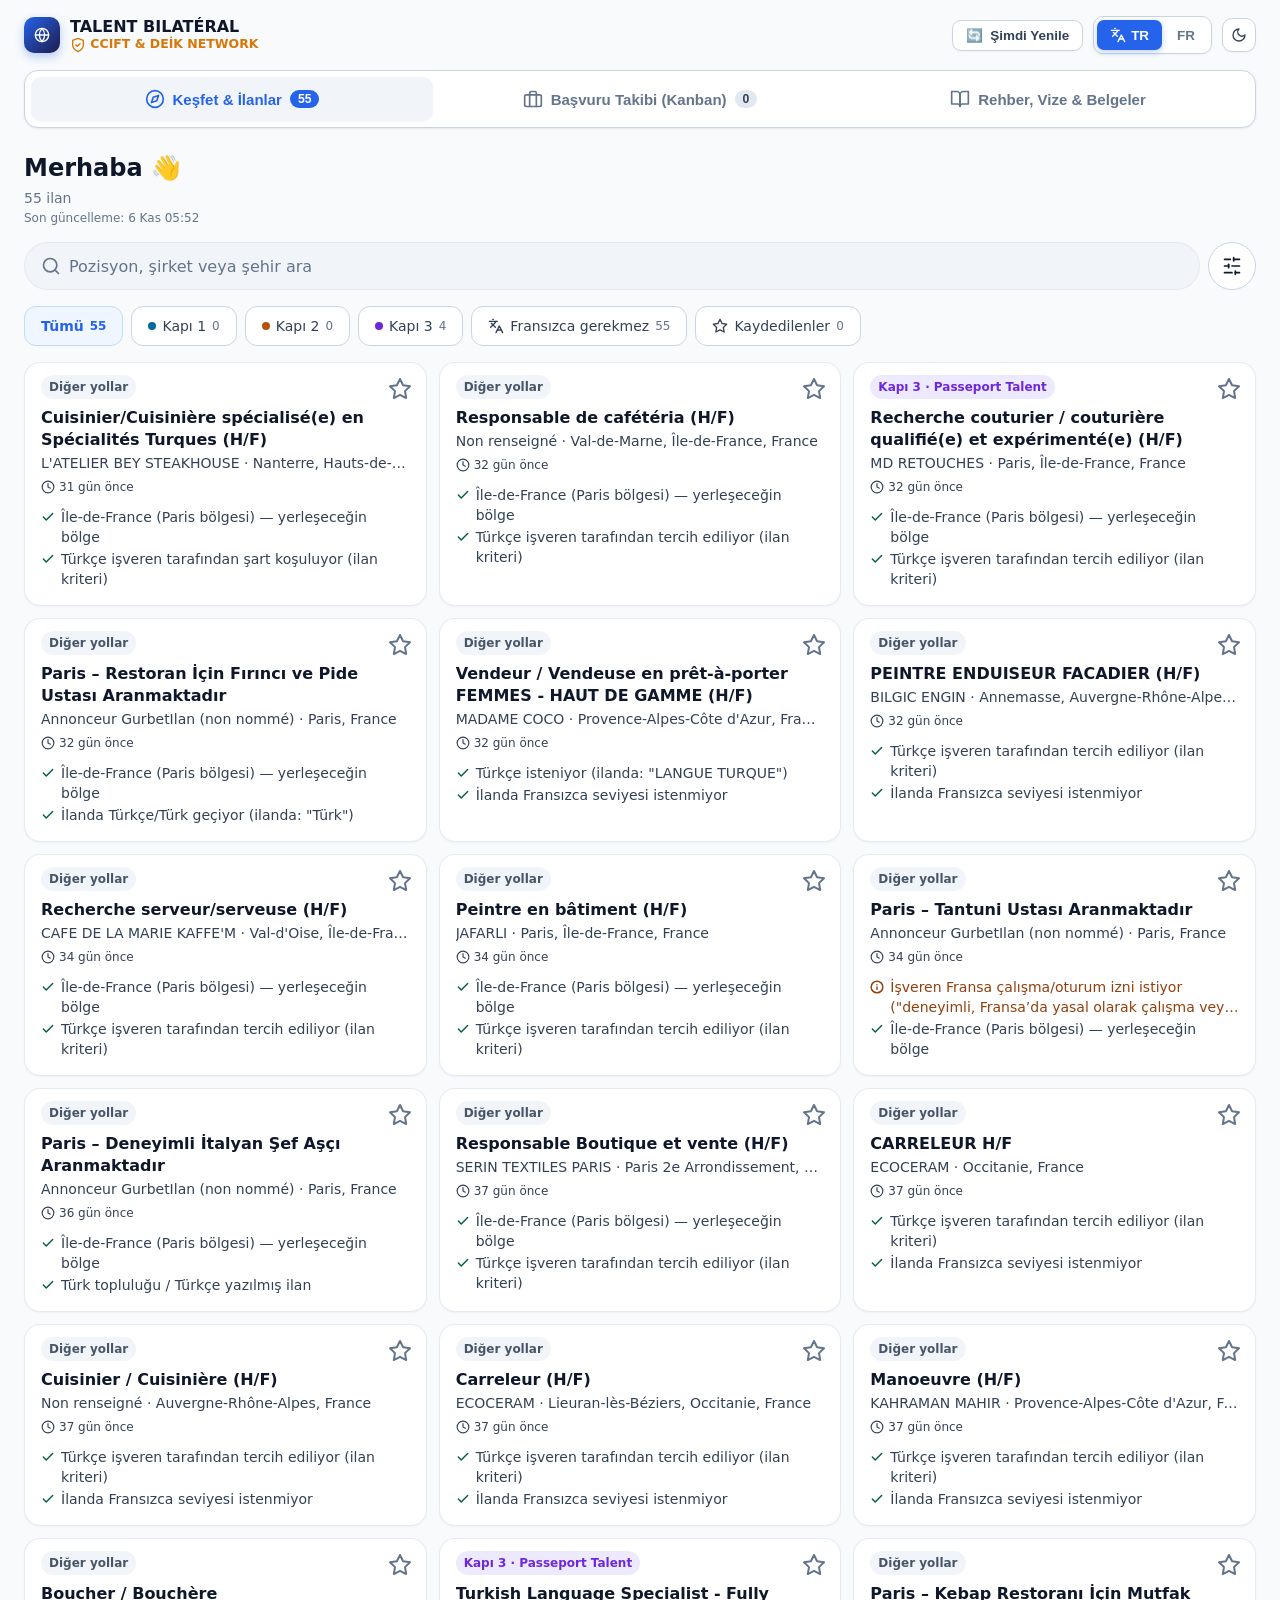
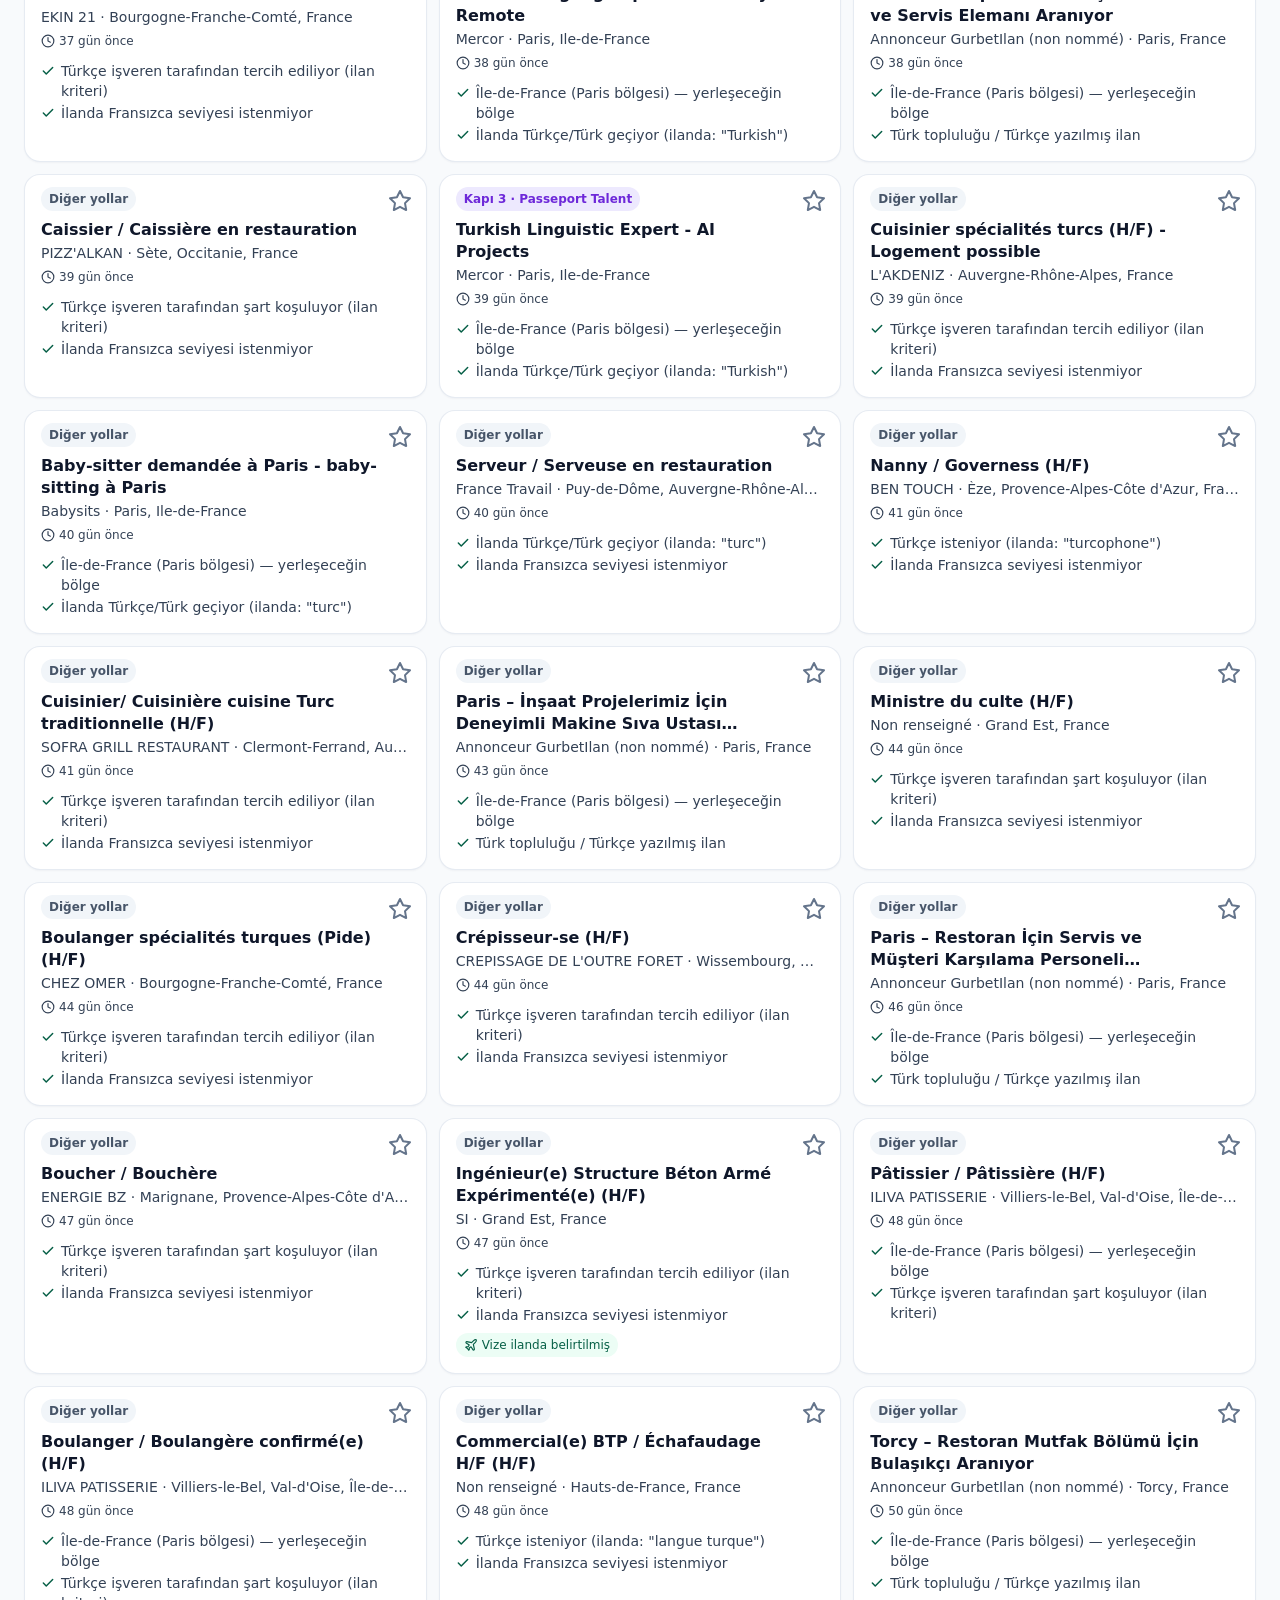
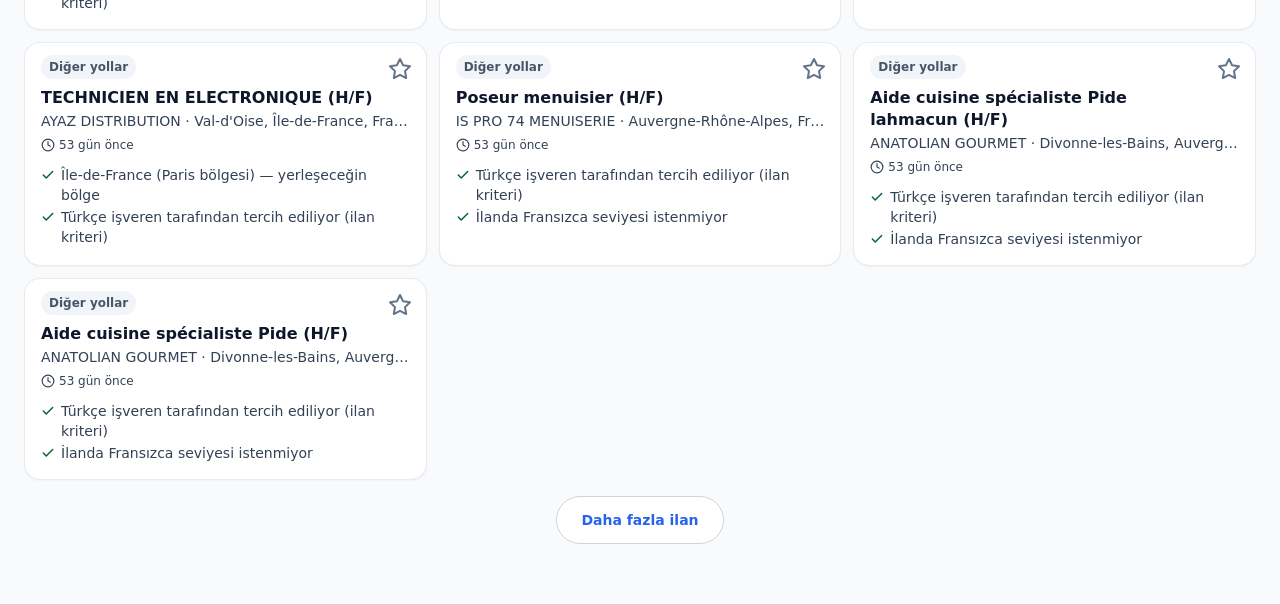
==== commit 2b2eef4f: "🤖 [Auto-Refresh] Nouvelles opportunités bilatérales 06/11/2026 05:52" ====
--- a/index.html
+++ b/index.html
@@ -18,7 +18,7 @@
     <link rel="apple-touch-icon" href="apple-touch-icon.png">
     
     <!-- DONNÉES DES OFFRES (JSON inline) + BOOTSTRAP window.FransaData : avant tout autre script -->
-    <script id="fransa-jobs" type="application/json" data-generated-at="2026-11-05T05:53:27Z">[{"id":1381348322,"kind":"offer","title_tr":"Responsable de cafétéria (H/F)","title_fr":"Responsable de cafétéria (H/F)","company":"Non renseigné","location":"Val-de-Marne, Île-de-France, France","url":"https://europa.eu/eures/portal/jv-se/jv-details/MjE1WlpTRCA5?lang=fr","source":"EURES (France Travail)","score":90,"snippet_tr":"Pour la cafeteria de l'association, vous aurez en charge de superviser les opérations quotidiennes, de garantir un service de qualité tout en veillant à la satisfaction de notre clientèle. Notre équipe passionnée s'efforce de faire découvrir les saveurs riches de la Turquie dans un cadre convivial e","snippet_fr":"Pour la cafeteria de l'association, vous aurez en charge de superviser les opérations quotidiennes, de garantir un service de qualité tout en veillant à la satisfaction de notre clientèle. Notre équipe passionnée s'efforce de faire découvrir les saveurs riches de la Turquie dans un cadre convivial e","tags_tr":[],"tags_fr":[],"category_tr":"Genel / Diğer","category_fr":"Général","ccift":false,"no_french":true,"working_lang":"Türkçe isteniyor","visa_tr":"İlanda belirtilmemiş","visa_fr":"Non mentionné dans l'annonce","track":"autre","domain":"craft_pme","discovered_at":"05/11/2026 05:49","contact_info":"Offre France Travail n° 215ZZSD","source_type":"official_api","posted_at":"2026-11-04","verified_at":"2026-11-05T05:52:56Z","country":"FR","city":"Val-de-Marne","language_requirements":["tr:preferred"],"reasons_tr":["Île-de-France (Paris bölgesi) — yerleşeceğin bölge","Türkçe işveren tarafından tercih ediliyor (ilan kriteri)","İlanda Fransızca seviyesi istenmiyor","1 gün önce yayınlandı"],"reasons_fr":["Île-de-France — la région où elle s'installe","Turc souhaité par l'employeur (critère de l'offre)","Aucun niveau de français exigé dans l'annonce","Publiée il y a 1 jour"],"visa_evidence":"","warnings_tr":[],"warnings_fr":[],"description":"Pour la cafeteria de l'association, vous aurez en charge de superviser les opérations quotidiennes, de garantir un service de qualité tout en veillant à la satisfaction de notre clientèle. Notre équipe passionnée s'efforce de faire découvrir les saveurs riches de la Turquie dans un cadre convivial et accueillant.Missions du poste :Accueillir et installer les clients dans la salleFormer et encadrer l'équipe de serveurs/serveusesConcevoir et optimiser l'organisation du serviceGérer les plannings et les horaires du personnelRecevoir et traiter les réclamations des clientsContribuer à la création d'un environnement de travail positif et motivantProfil recherché :Vous êtes dynamique et motivé(e), capable de travailler sous pression tout en maintenant un haut niveau de serviceExcellente aisance relationnelle et sens du service clientCapacité à diriger une équipe et à travailler en collaborationOrganisation et gestion du tempsGestion des conflits et prise de décision rapideMaintenir une ambiance de travail convivialeHoraires en coupure (pause de 3h en milieu de journées) , travail le week-end, repos le lundi (fermeture)"},{"id":3733226888,"kind":"offer","title_tr":"Peintre en bâtiment (H/F)","title_fr":"Peintre en bâtiment (H/F)","company":"JAFARLI","location":"Paris, Île-de-France, France","url":"https://europa.eu/eures/portal/jv-se/jv-details/MjE1WUtNUSA5?lang=fr","source":"EURES (France Travail)","score":90,"snippet_tr":"SAS JAFARLI, entreprise spécialisée dans les travaux de rénovation intérieure et de second œuvre à Paris et en Île-de-France, recherche un(e) peintre en bâtiment pour renforcer son équipe.MISSIONS PRINCIPALES :- Préparer les supports avant mise en peinture : protection des surfaces, nettoyage, rebou","snippet_fr":"SAS JAFARLI, entreprise spécialisée dans les travaux de rénovation intérieure et de second œuvre à Paris et en Île-de-France, recherche un(e) peintre en bâtiment pour renforcer son équipe.MISSIONS PRINCIPALES :- Préparer les supports avant mise en peinture : protection des surfaces, nettoyage, rebou","tags_tr":[],"tags_fr":[],"category_tr":"Genel / Diğer","category_fr":"Général","ccift":false,"no_french":true,"working_lang":"Türkçe isteniyor","visa_tr":"İlanda belirtilmemiş","visa_fr":"Non mentionné dans l'annonce","track":"autre","domain":"craft_pme","discovered_at":"05/11/2026 05:49","contact_info":"Offre France Travail n° 215YKMQ","source_type":"official_api","posted_at":"2026-11-03","verified_at":"2026-11-05T05:52:56Z","country":"FR","city":"Paris","language_requirements":["uz:preferred","tr:preferred"],"reasons_tr":["Île-de-France (Paris bölgesi) — yerleşeceğin bölge","Türkçe işveren tarafından tercih ediliyor (ilan kriteri)","İlanda Fransızca seviyesi istenmiyor","2 gün önce yayınlandı"],"reasons_fr":["Île-de-France — la région où elle s'installe","Turc souhaité par l'employeur (critère de l'offre)","Aucun niveau de français exigé dans l'annonce","Publiée il y a 2 jours"],"visa_evidence":"","warnings_tr":[],"warnings_fr":[],"description":"SAS JAFARLI, entreprise spécialisée dans les travaux de rénovation intérieure et de second œuvre à Paris et en Île-de-France, recherche un(e) peintre en bâtiment pour renforcer son équipe.MISSIONS PRINCIPALES :- Préparer les supports avant mise en peinture : protection des surfaces, nettoyage, rebouchage, enduisage et ponçage.- Réaliser les travaux de ratissage, de lissage et de préparation des murs et plafonds.- Appliquer les impressions, sous-couches et peintures de finition au rouleau et au pinceau.- Réaliser les travaux de peinture intérieure dans le respect des règles professionnelles et du DTU 59.1.- Effectuer les retouches nécessaires et contrôler la qualité des finitions.- Assurer la protection des sols, menuiseries et équipements.- Maintenir les zones de travail propres et respecter les consignes de sécurité.- Coordonner les interventions avec les équipes d'électricité et de plomberie afin d'assurer le bon déroulement des travaux.PROFIL RECHERCHÉ :- Expérience professionnelle de 2 ans minimum exigée dans les travaux de peinture en bâtiment et de rénovation intérieure.- Maîtrise des techniques de préparation des supports et d'application des peintures.- Capacité à…"},{"id":261832375,"kind":"offer","title_tr":"Recherche serveur/serveuse (H/F)","title_fr":"Recherche serveur/serveuse (H/F)","company":"CAFE DE LA MARIE KAFFE'M","location":"Val-d'Oise, Île-de-France, France","url":"https://europa.eu/eures/portal/jv-se/jv-details/MjE1U1NaQiA5?lang=fr","source":"EURES (France Travail)","score":90,"snippet_tr":"Recherche serveur ou serveuse motivée , travaille en équipe, bar brasserie.","snippet_fr":"Recherche serveur ou serveuse motivée , travaille en équipe, bar brasserie.","tags_tr":[],"tags_fr":[],"category_tr":"Genel / Diğer","category_fr":"Général","ccift":false,"no_french":true,"working_lang":"Türkçe isteniyor","visa_tr":"İlanda belirtilmemiş","visa_fr":"Non mentionné dans l'annonce","track":"autre","domain":"craft_pme","discovered_at":"05/11/2026 05:50","contact_info":"Offre France Travail n° 215SSZB","source_type":"official_api","posted_at":"2026-11-02","verified_at":"2026-11-05T05:52:56Z","country":"FR","city":"Val-d'Oise","language_requirements":["tr:preferred"],"reasons_tr":["Île-de-France (Paris bölgesi) — yerleşeceğin bölge","Türkçe işveren tarafından tercih ediliyor (ilan kriteri)","İlanda Fransızca seviyesi istenmiyor","3 gün önce yayınlandı"],"reasons_fr":["Île-de-France — la région où elle s'installe","Turc souhaité par l'employeur (critère de l'offre)","Aucun niveau de français exigé dans l'annonce","Publiée il y a 3 jours"],"visa_evidence":"","warnings_tr":[],"warnings_fr":[],"description":"Recherche serveur ou serveuse motivée , travaille en équipe, bar brasserie."},{"id":95198737,"kind":"offer","title_tr":"Pâtissier / Pâtissière (H/F)","title_fr":"Pâtissier / Pâtissière (H/F)","company":"ILIVA PATISSERIE","location":"Villiers-le-Bel, Val-d'Oise, Île-de-France, France","url":"https://europa.eu/eures/portal/jv-se/jv-details/MjE1S0JQRiA5?lang=fr","source":"EURES (France Travail)","score":90,"snippet_tr":"Vos missionsRéaliser les préparations de base de la pâtisserie (pâtes, crèmes, garnitures, biscuits, entremets, gâteau de mariage, gâteau d'anniversaire)Fabriquer et assembler les produits de pâtisserie dans le respect des recettes et des standards de qualitéAssurer la cuisson, le montage et la déco","snippet_fr":"Vos missionsRéaliser les préparations de base de la pâtisserie (pâtes, crèmes, garnitures, biscuits, entremets, gâteau de mariage, gâteau d'anniversaire)Fabriquer et assembler les produits de pâtisserie dans le respect des recettes et des standards de qualitéAssurer la cuisson, le montage et la déco","tags_tr":[],"tags_fr":[],"category_tr":"Genel / Diğer","category_fr":"Général","ccift":false,"no_french":true,"working_lang":"Türkçe isteniyor","visa_tr":"İlanda belirtilmemiş","visa_fr":"Non mentionné dans l'annonce","track":"autre","domain":"craft_pme","discovered_at":"05/11/2026 05:49","contact_info":"Offre France Travail n° 215KBPF","source_type":"official_api","posted_at":"2026-10-19","verified_at":"2026-11-05T05:52:56Z","country":"FR","city":"Villiers-le-Bel","language_requirements":["tr:c2"],"reasons_tr":["Île-de-France (Paris bölgesi) — yerleşeceğin bölge","Türkçe işveren tarafından şart koşuluyor (ilan kriteri)","İlanda Fransızca seviyesi istenmiyor","17 gün önce yayınlandı"],"reasons_fr":["Île-de-France — la région où elle s'installe","Turc exigé par l'employeur (critère de l'offre)","Aucun niveau de français exigé dans l'annonce","Publiée il y a 17 jours"],"visa_evidence":"","warnings_tr":[],"warnings_fr":[],"description":"Vos missionsRéaliser les préparations de base de la pâtisserie (pâtes, crèmes, garnitures, biscuits, entremets, gâteau de mariage, gâteau d'anniversaire)Fabriquer et assembler les produits de pâtisserie dans le respect des recettes et des standards de qualitéAssurer la cuisson, le montage et la décoration des produitsGérer les matières premières : réception, stockage et rotation des produitsRespecter strictement les règles d'hygiène et de sécurité alimentaire (HACCP)Maintenir le poste de travail propre et organiséParticiper à la gestion des stocks et aux inventairesContribuer à la création ou à l'amélioration des recettes selon la politique de l'établissementTravailler en coordination avec le chef pâtissier Respecter les délais de production et les volumes demandésLa connaissance et l'expérience dans la préparation des recettes traditionnelles turques sont obligatoires.Une lettre de motivation personnalisée sera appréciée,"},{"id":2026938625,"kind":"offer","title_tr":"Boulanger / Boulangère confirmé(e) (H/F)","title_fr":"Boulanger / Boulangère confirmé(e) (H/F)","company":"ILIVA PATISSERIE","location":"Villiers-le-Bel, Val-d'Oise, Île-de-France, France","url":"https://europa.eu/eures/portal/jv-se/jv-details/MjE1S0JQTSA5?lang=fr","source":"EURES (France Travail)","score":90,"snippet_tr":"Vos missionsPréparer et fabriquer les pains et viennoiseries selon les recettes et méthodes de l'entrepriseRéaliser le pétrissage, le façonnage, la fermentation et la cuisson des produitsAssurer la qualité, la régularité et la fraîcheur des fabricationsRespecter strictement les règles d'hygiène et d","snippet_fr":"Vos missionsPréparer et fabriquer les pains et viennoiseries selon les recettes et méthodes de l'entrepriseRéaliser le pétrissage, le façonnage, la fermentation et la cuisson des produitsAssurer la qualité, la régularité et la fraîcheur des fabricationsRespecter strictement les règles d'hygiène et d","tags_tr":[],"tags_fr":[],"category_tr":"Genel / Diğer","category_fr":"Général","ccift":false,"no_french":true,"working_lang":"Türkçe isteniyor","visa_tr":"İlanda belirtilmemiş","visa_fr":"Non mentionné dans l'annonce","track":"autre","domain":"craft_pme","discovered_at":"05/11/2026 05:49","contact_info":"Offre France Travail n° 215KBPM","source_type":"official_api","posted_at":"2026-10-19","verified_at":"2026-11-05T05:52:56Z","country":"FR","city":"Villiers-le-Bel","language_requirements":["tr:c2"],"reasons_tr":["Île-de-France (Paris bölgesi) — yerleşeceğin bölge","Türkçe işveren tarafından şart koşuluyor (ilan kriteri)","İlanda Fransızca seviyesi istenmiyor","17 gün önce yayınlandı"],"reasons_fr":["Île-de-France — la région où elle s'installe","Turc exigé par l'employeur (critère de l'offre)","Aucun niveau de français exigé dans l'annonce","Publiée il y a 17 jours"],"visa_evidence":"","warnings_tr":[],"warnings_fr":[],"description":"Vos missionsPréparer et fabriquer les pains et viennoiseries selon les recettes et méthodes de l'entrepriseRéaliser le pétrissage, le façonnage, la fermentation et la cuisson des produitsAssurer la qualité, la régularité et la fraîcheur des fabricationsRespecter strictement les règles d'hygiène et de sécurité alimentaire (HACCP)Gérer les matières premières : réception, stockage et contrôle des produitsEntretenir le matériel, les équipements et le poste de travailAdapter la production en fonction de l'affluence et des besoins de la clientèleTravailler en coordination avec l'équipe (vendeurs, pâtissiers)La connaissance et l'expérience dans la préparation des recettes traditionnelles turques sont obligatoires.Une lettre de motivation personnalisée sera appréciée,"},{"id":757280058,"kind":"offer","title_tr":"Serveur / Serveuse (H/F)","title_fr":"Serveur / Serveuse (H/F)","company":"GRILLHOUSE91","location":"Essonne, Île-de-France, France","url":"https://europa.eu/eures/portal/jv-se/jv-details/MjE1Q1pTUyA5?lang=fr","source":"EURES (France Travail)","score":90,"snippet_tr":"Notre grill recherche un(e) serveur motivé(e), sérieux(se) et dynamique pour rejoindre notre équipe.Prise de poste dès que possibleMissions principales :- Accueillir et installer les clients.- Assurer le service en salle.- Prendre les commandes et conseiller les clients.- Veiller à la satisfaction d","snippet_fr":"Notre grill recherche un(e) serveur motivé(e), sérieux(se) et dynamique pour rejoindre notre équipe.Prise de poste dès que possibleMissions principales :- Accueillir et installer les clients.- Assurer le service en salle.- Prendre les commandes et conseiller les clients.- Veiller à la satisfaction d","tags_tr":[],"tags_fr":[],"category_tr":"Genel / Diğer","category_fr":"Général","ccift":false,"no_french":true,"working_lang":"Türkçe isteniyor","visa_tr":"İlanda belirtilmemiş","visa_fr":"Non mentionné dans l'annonce","track":"autre","domain":"craft_pme","discovered_at":"05/11/2026 05:50","contact_info":"Offre France Travail n° 215CZSS","source_type":"official_api","posted_at":"2026-10-13","verified_at":"2026-11-05T05:52:56Z","country":"FR","city":"Essonne","language_requirements":["tr:preferred"],"reasons_tr":["Île-de-France (Paris bölgesi) — yerleşeceğin bölge","Türkçe isteniyor (ilanda: \"turc est un plus\")","İlanda Fransızca seviyesi istenmiyor","23 gün önce yayınlandı"],"reasons_fr":["Île-de-France — la région où elle s'installe","Turc demandé (annonce : \"turc est un plus\")","Aucun niveau de français exigé dans l'annonce","Publiée il y a 23 jours"],"visa_evidence":"","warnings_tr":[],"warnings_fr":[],"description":"Notre grill recherche un(e) serveur motivé(e), sérieux(se) et dynamique pour rejoindre notre équipe.Prise de poste dès que possibleMissions principales :- Accueillir et installer les clients.- Assurer le service en salle.- Prendre les commandes et conseiller les clients.- Veiller à la satisfaction des clients et à la propreté de la salle, nettoyage.- Encaisser les clients- Travailler en équipe dans une ambiance conviviale.Profil recherché :Une première expérience en restauration est primordialeÊtre ponctuel(le), souriant(e), organisé(e) et avoir le sens du service.Parler et comprendre le turc est un plus.Conditions de travailHoraires de service : de 11 h à 15 h et de 18 h à 22 h.Repos : 2 jours par semaine.Disponibilité : travail le samedi et le dimanche obligatoire.Intéressé(e) ? Merci de répondre directement à cette annonce pour être recontacté(e)Au plaisir de vous accueillir dans notre équipe !"},{"id":470905910,"kind":"offer","title_tr":"Cuisinier / cuisinière (H/F)","title_fr":"Cuisinier / cuisinière (H/F)","company":"KIBOA","location":"Hauts-de-Seine, Île-de-France, France","url":"https://europa.eu/eures/portal/jv-se/jv-details/MjE0TVNOUiA5?lang=fr","source":"EURES (France Travail)","score":90,"snippet_tr":"Pour l'ouverture prochaine de notre restaurant, nous recherchons un(e) cuisinier(ère) motivé(e) et expérimenté(e) pour rejoindre notre équipe.Contrat: CDI 39Hposte sans coupure: de 7 h à 15h.jours de repos: dimanche + jour à définir.prise de poste dans 1 moisNous recherchons un profil maîtrisant les","snippet_fr":"Pour l'ouverture prochaine de notre restaurant, nous recherchons un(e) cuisinier(ère) motivé(e) et expérimenté(e) pour rejoindre notre équipe.Contrat: CDI 39Hposte sans coupure: de 7 h à 15h.jours de repos: dimanche + jour à définir.prise de poste dans 1 moisNous recherchons un profil maîtrisant les","tags_tr":[],"tags_fr":[],"category_tr":"Genel / Diğer","category_fr":"Général","ccift":false,"no_french":true,"working_lang":"Türkçe isteniyor","visa_tr":"İlanda belirtilmemiş","visa_fr":"Non mentionné dans l'annonce","track":"autre","domain":"craft_pme","discovered_at":"05/11/2026 05:49","contact_info":"Offre France Travail n° 214MSNR","source_type":"official_api","posted_at":"2026-09-28","verified_at":"2026-11-05T05:52:56Z","country":"FR","city":"Hauts-de-Seine","language_requirements":["tr:preferred"],"reasons_tr":["Île-de-France (Paris bölgesi) — yerleşeceğin bölge","Türkçe isteniyor (ilanda: \"maîtrise du turc\")","İlanda Fransızca seviyesi istenmiyor","38 gün önce yayınlandı"],"reasons_fr":["Île-de-France — la région où elle s'installe","Turc demandé (annonce : \"maîtrise du turc\")","Aucun niveau de français exigé dans l'annonce","Publiée il y a 38 jours"],"visa_evidence":"","warnings_tr":[],"warnings_fr":[],"description":"Pour l'ouverture prochaine de notre restaurant, nous recherchons un(e) cuisinier(ère) motivé(e) et expérimenté(e) pour rejoindre notre équipe.Contrat: CDI 39Hposte sans coupure: de 7 h à 15h.jours de repos: dimanche + jour à définir.prise de poste dans 1 moisNous recherchons un profil maîtrisant les cuisines turque, italienne, grecque et méditerranéenne, spécialiste de la coupe de kébab et marinade de viande à kébabVos missions :- Préparer et cuisiner les plats selon les recettes et les standards de l'établissement- préparation des marinades des viandes- cuisson et coupe de kébab- Assurer la mise en place avant le service- Veiller à la qualité et à la fraîcheur des produits- Respecter les règles d'hygiène et de sécurité alimentaire- Maintenir la cuisine propre et organisée- Participer au bon déroulement du service(Liste non exhaustive)Profil recherché :- Expérience en cuisine, dans la préparation des marinades et découpe de Kébab.- Maîtrise des cuisines recherchées : turque, italienne, grecque et méditerranéenne.- Sérieux (se), rigoureux (se) et doté(e) d'un bon esprit d'équipe- Bonne connaissance et respect des règles d'hygiène et de sécurité alimentaire- Capacité à travailler…"},{"id":3502356139,"kind":"offer","title_tr":"Vendeur / Vendeuse en prêt-à-porter FEMMES - HAUT DE GAMME (H/F)","title_fr":"Vendeur / Vendeuse en prêt-à-porter FEMMES - HAUT DE GAMME (H/F)","company":"MADAME COCO","location":"Provence-Alpes-Côte d'Azur, France","url":"https://europa.eu/eures/portal/jv-se/jv-details/MjE2Qk1CUCA5?lang=fr","source":"EURES (France Travail)","score":85,"snippet_tr":"Vos missions : - Réaliser la vente d'articles auprès d'une clientèle de particuliers selon la réglementation du commerce, la stratégie et les objectifs commerciaux de l'entreprise.- Encaisser - Réaliser le merchandising Déplacements : - 2 fois par semaine: Boutique Orange - Min 4 fois par an à Istan","snippet_fr":"Vos missions : - Réaliser la vente d'articles auprès d'une clientèle de particuliers selon la réglementation du commerce, la stratégie et les objectifs commerciaux de l'entreprise.- Encaisser - Réaliser le merchandising Déplacements : - 2 fois par semaine: Boutique Orange - Min 4 fois par an à Istan","tags_tr":[],"tags_fr":[],"category_tr":"Genel / Diğer","category_fr":"Général","ccift":false,"no_french":true,"working_lang":"Türkçe isteniyor","visa_tr":"İlanda belirtilmemiş","visa_fr":"Non mentionné dans l'annonce","track":"autre","domain":"sales","discovered_at":"05/11/2026 05:49","contact_info":"Offre France Travail n° 216BMBP","source_type":"official_api","posted_at":"2026-11-04","verified_at":"2026-11-05T05:52:56Z","country":"FR","city":"","language_requirements":["tr:c2"],"reasons_tr":["Türkçe isteniyor (ilanda: \"LANGUE TURQUE\")","İlanda Fransızca seviyesi istenmiyor","1 gün önce yayınlandı"],"reasons_fr":["Turc demandé (annonce : \"LANGUE TURQUE\")","Aucun niveau de français exigé dans l'annonce","Publiée il y a 1 jour"],"visa_evidence":"","warnings_tr":[],"warnings_fr":[],"description":"Vos missions : - Réaliser la vente d'articles auprès d'une clientèle de particuliers selon la réglementation du commerce, la stratégie et les objectifs commerciaux de l'entreprise.- Encaisser - Réaliser le merchandising Déplacements : - 2 fois par semaine: Boutique Orange - Min 4 fois par an à Istanbul auprès des fournisseurs : LANGUE TURQUE OBLIGATOIREMardi au samedi inclus Une souplesse de disponibilité est demandée"},{"id":871107439,"kind":"offer","title_tr":"Paris – Restoran İçin Fırıncı ve Pide Ustası Aranmaktadır","title_fr":"Paris – Restoran İçin Fırıncı ve Pide Ustası Aranmaktadır","company":"Annonceur GurbetIlan (non nommé)","location":"Paris, France","url":"https://www.gurbetilan.com/ads/paris-restoran-icin-firinci-ve-pide-ustasi-aranmaktadir/","source":"GurbetIlan France","score":85,"snippet_tr":"Fransa’nın 92 bölgesinde faaliyet gösteren restoranımızda, mutfak ekibimize güç katacak deneyimli bir fırıncı arayışımız bulunmaktadır. Geleneksel Türk lezzetlerinin hazırlanmasında rol alacak, işini severek yapan bir çalışma arkadaşı ile uzun vadeli bir yola çıkmak istiyoruz. Açık Pozisyonlar…","snippet_fr":"Fransa’nın 92 bölgesinde faaliyet gösteren restoranımızda, mutfak ekibimize güç katacak deneyimli bir fırıncı arayışımız bulunmaktadır. Geleneksel Türk lezzetlerinin hazırlanmasında rol alacak, işini severek yapan bir çalışma arkadaşı ile uzun vadeli bir yola çıkmak istiyoruz. Açık Pozisyonlar…","tags_tr":[],"tags_fr":[],"category_tr":"Genel / Diğer","category_fr":"Général","ccift":false,"no_french":true,"working_lang":"Türkçe ortam (ilan Türkçe)","visa_tr":"İlanda belirtilmemiş","visa_fr":"Non mentionné dans l'annonce","track":"autre","domain":"craft_pme","discovered_at":"05/11/2026 05:50","contact_info":"Candidature via le compte GurbetIlan (bouton « Giriş Yap ve Başvur »)","source_type":"community","posted_at":"2026-11-04","verified_at":"2026-11-05T05:52:56Z","country":"FR","city":"Paris","language_requirements":[],"reasons_tr":["Île-de-France (Paris bölgesi) — yerleşeceğin bölge","İlanda Türkçe/Türk geçiyor (ilanda: \"Türk\")","Saha işi, ilanda dil şartı belirtilmemiş","1 gün önce yayınlandı"],"reasons_fr":["Île-de-France — la région où elle s'installe","L'annonce mentionne le turc (annonce : \"Türk\")","Métier de terrain, aucune exigence de langue indiquée","Publiée il y a 1 jour"],"visa_evidence":"","warnings_tr":[],"warnings_fr":[],"description":"Sektör: Restaurant - Cafe - Bar | Çalışma Zamanı: Full-time (Tam Zamanlı) Fransa’nın 92 bölgesinde faaliyet gösteren restoranımızda, mutfak ekibimize güç katacak deneyimli bir fırıncı arayışımız bulunmaktadır. Geleneksel Türk lezzetlerinin hazırlanmasında rol alacak, işini severek yapan bir çalışma arkadaşı ile uzun vadeli bir yola çıkmak istiyoruz. Açık Pozisyonlar: Fırıncı / Pide ve Lahmacun Ustası Aranan Nitelikler: Pide, lahmacun ve lavaş hazırlama süreçlerinde tecrübeli Hamur işleri konusunda el becerisi yüksek Ekip çalışmasına uyum sağlayabilecek Hijyen kurallarına özen gösteren Çalışma Şartları & Sağlanan İmkanlar: Restoranımızda yoğun bir çalışma temposuna ayak uydurabilecek Tam zamanlı çalışma düzeni"},{"id":4102758047,"kind":"offer","title_tr":"Responsable Boutique et vente (H/F)","title_fr":"Responsable Boutique et vente (H/F)","company":"SERIN TEXTILES PARIS","location":"Paris 2e Arrondissement, Paris, Île-de-France, France","url":"https://europa.eu/eures/portal/jv-se/jv-details/MjE1U01USCA5?lang=fr","source":"EURES (France Travail)","score":85,"snippet_tr":"Société : Serin TextileDescription du poste :La société Serin Textile recherche un(e) Responsable Boutique h/f possédant une solide expérience de 10 ans dans le domaine. Vous aurez pour principales missions : L'accueil, le conseil et la fidélisation d'une clientèle diversifiée et internationale. La ","snippet_fr":"Société : Serin TextileDescription du poste :La société Serin Textile recherche un(e) Responsable Boutique h/f possédant une solide expérience de 10 ans dans le domaine. Vous aurez pour principales missions : L'accueil, le conseil et la fidélisation d'une clientèle diversifiée et internationale. La ","tags_tr":[],"tags_fr":[],"category_tr":"Genel / Diğer","category_fr":"Général","ccift":false,"no_french":true,"working_lang":"Türkçe isteniyor","visa_tr":"İlanda belirtilmemiş","visa_fr":"Non mentionné dans l'annonce","track":"autre","domain":"sales","discovered_at":"05/11/2026 05:50","contact_info":"Offre France Travail n° 215SMTH","source_type":"official_api","posted_at":"2026-10-30","verified_at":"2026-11-05T05:52:56Z","country":"FR","city":"Paris 2e Arrondissement","language_requirements":["en:preferred","tr:preferred"],"reasons_tr":["Île-de-France (Paris bölgesi) — yerleşeceğin bölge","Türkçe işveren tarafından tercih ediliyor (ilan kriteri)","İlanda Fransızca seviyesi istenmiyor","6 gün önce yayınlandı"],"reasons_fr":["Île-de-France — la région où elle s'installe","Turc souhaité par l'employeur (critère de l'offre)","Aucun niveau de français exigé dans l'annonce","Publiée il y a 6 jours"],"visa_evidence":"","warnings_tr":[],"warnings_fr":[],"description":"Société : Serin TextileDescription du poste :La société Serin Textile recherche un(e) Responsable Boutique h/f possédant une solide expérience de 10 ans dans le domaine. Vous aurez pour principales missions : L'accueil, le conseil et la fidélisation d'une clientèle diversifiée et internationale. La gestion de la surface de vente, la tenue de la boutique et la mise en valeur des produits textils. Le suivi des ventes, la gestion des stocks et l'optimisation des performances commerciales. La coordination de l'activité du magasin et le développement des parts de marché (avec une excellente maîtrise des marchés du Moyen-Orient). Profil recherché : Expérience : 10 ans d'expérience exigée dans la vente et la gestion de boutique textile. Langues : Maîtrise de plusieurs langues requise (Français, Anglais, Russe, Roumain, Turc, Arabe) pour interagir avec une clientèle multiculturelle. Compétences : Sens du commerce, leadership, rigueur, autonomie et excellente connaissance des spécificités des marchés cibles (Moyen-Orient et Afrique)."},{"id":4266805630,"kind":"offer","title_tr":"Paris – Deneyimli İtalyan Şef Aşçı Aranmaktadır","title_fr":"Paris – Deneyimli İtalyan Şef Aşçı Aranmaktadır","company":"Annonceur GurbetIlan (non nommé)","location":"Paris, France","url":"https://www.gurbetilan.com/ads/paris-deneyimli-italyan-sef-asci-aranmaktadir/","source":"GurbetIlan France","score":80,"snippet_tr":"Fransa’nın Cenevre sınırına oldukça yakın bir konumda, Crozet bölgesinde hizmet veren restoranımız için İtalyan mutfağına tutkuyla bağlı, alanında tecrübe sahibi bir şef arayışımız bulunmaktadır. Mutfağımızın standartlarını koruyacak, İtalyan yemekleri konusunda ileri derecede bilgi ve beceriye…","snippet_fr":"Fransa’nın Cenevre sınırına oldukça yakın bir konumda, Crozet bölgesinde hizmet veren restoranımız için İtalyan mutfağına tutkuyla bağlı, alanında tecrübe sahibi bir şef arayışımız bulunmaktadır. Mutfağımızın standartlarını koruyacak, İtalyan yemekleri konusunda ileri derecede bilgi ve beceriye…","tags_tr":[],"tags_fr":[],"category_tr":"Genel / Diğer","category_fr":"Général","ccift":false,"no_french":true,"working_lang":"Türkçe ortam (ilan Türkçe)","visa_tr":"İlanda belirtilmemiş","visa_fr":"Non mentionné dans l'annonce","track":"autre","domain":"craft_pme","discovered_at":"05/11/2026 05:50","contact_info":"Candidature via le compte GurbetIlan (bouton « Giriş Yap ve Başvur »)","source_type":"community","posted_at":"2026-10-31","verified_at":"2026-11-05T05:52:56Z","country":"FR","city":"Paris","language_requirements":[],"reasons_tr":["Île-de-France (Paris bölgesi) — yerleşeceğin bölge","Türk topluluğu / Türkçe yazılmış ilan","Saha işi, ilanda dil şartı belirtilmemiş","5 gün önce yayınlandı"],"reasons_fr":["Île-de-France — la région où elle s'installe","Annonce de la communauté turque / rédigée en turc","Métier de terrain, aucune exigence de langue indiquée","Publiée il y a 5 jours"],"visa_evidence":"","warnings_tr":[],"warnings_fr":[],"description":"Sektör: Restaurant - Cafe - Bar | Çalışma Zamanı: Full-time (Tam Zamanlı) Fransa’nın Cenevre sınırına oldukça yakın bir konumda, Crozet bölgesinde hizmet veren restoranımız için İtalyan mutfağına tutkuyla bağlı, alanında tecrübe sahibi bir şef arayışımız bulunmaktadır. Mutfağımızın standartlarını koruyacak, İtalyan yemekleri konusunda ileri derecede bilgi ve beceriye sahip, mutfak disiplinine önem veren çalışma arkadaşımızı ekibimize dahil etmek istiyoruz. Aranan Nitelikler: İtalyan mutfağı konusunda kanıtlanabilir deneyime sahip olmak. Mutfak operasyonlarını yönetebilecek yetkinlikte olmak. Hızlı ve yoğun çalışma temposuna uyum sağlayabilmek. Çalışma Şartları & Sağlanan İmkanlar: Çok avantajlı maaş imkanı sunulmaktadır. Konaklama (lojman) desteği sağlanacaktır. Yemek imkanı mevcuttur. Yıllık sözleşme ile çalışma düzeni oluşturulacaktır. Hemen işe başlayabilecek adaylar tercih sebebidir."},{"id":647681042,"kind":"offer","title_tr":"Turkish Language Specialist - Fully Remote","title_fr":"Turkish Language Specialist - Fully Remote","company":"Mercor","location":"Paris, Ile-de-France","url":"https://www.adzuna.fr/details/5945417210?utm_medium=api&utm_source=25ece07d","source":"Adzuna","score":80,"snippet_tr":"About the job Mercor connects elite creative and technical talent with leading AI research labs. Headquartered in San Francisco, our investors include Benchmark , General Catalyst , Peter Thiel , Adam D'Angelo , Larry Summers , and Jack Dorsey . Position: Turkish Linguistic Experts Type: Contract…","snippet_fr":"About the job Mercor connects elite creative and technical talent with leading AI research labs. Headquartered in San Francisco, our investors include Benchmark , General Catalyst , Peter Thiel , Adam D'Angelo , Larry Summers , and Jack Dorsey . Position: Turkish Linguistic Experts Type: Contract…","tags_tr":["Unknown"],"tags_fr":["Unknown"],"category_tr":"Genel / Diğer","category_fr":"Général","ccift":false,"no_french":true,"working_lang":"İlanda belirtilmemiş","visa_tr":"İlanda belirtilmemiş","visa_fr":"Non mentionné dans l'annonce","track":"voie_3","domain":"hr_admin","discovered_at":"05/11/2026 05:50","contact_info":"","source_type":"board","posted_at":"2026-10-29","verified_at":"2026-11-05T05:52:56Z","country":"FR","city":"Paris","language_requirements":[],"reasons_tr":["Île-de-France (Paris bölgesi) — yerleşeceğin bölge","İlanda Türkçe/Türk geçiyor (ilanda: \"Turkish\")","İlanda Fransızca seviyesi istenmiyor","7 gün önce yayınlandı"],"reasons_fr":["Île-de-France — la région où elle s'installe","L'annonce mentionne le turc (annonce : \"Turkish\")","Aucun niveau de français exigé dans l'annonce","Publiée il y a 7 jours"],"visa_evidence":"","warnings_tr":[],"warnings_fr":[],"description":"About the job Mercor connects elite creative and technical talent with leading AI research labs. Headquartered in San Francisco, our investors include Benchmark , General Catalyst , Peter Thiel , Adam D'Angelo , Larry Summers , and Jack Dorsey . Position: Turkish Linguistic Experts Type: Contract Compensation: $50/hour Location: Remote Role Responsibilities Evaluate the quality and accuracy of LLM-generated Turkish text across various use cases like translation, summarization, dialogue, and gra…"},{"id":3820636636,"kind":"offer","title_tr":"Paris – Kebap Restoranı İçin Mutfak ve Servis Elemanı Aranıyor","title_fr":"Paris – Kebap Restoranı İçin Mutfak ve Servis Elemanı Aranıyor","company":"Annonceur GurbetIlan (non nommé)","location":"Paris, France","url":"https://www.gurbetilan.com/ads/paris-kebap-restorani-icin-mutfak-ve-servis-elemani-araniyor/","source":"GurbetIlan France","score":80,"snippet_tr":"Levallois bölgesinde bulunan kebap restoranımızda, mutfak ve servis süreçlerinde bize destek olacak çalışma arkadaşları arıyoruz. İşini severek yapan, sorumluluk sahibi ve restoran dinamiklerine hakim bir takım arkadaşı ile yola devam etmek istiyoruz. Açık Pozisyonlar: Kebap ve restoran personeli…","snippet_fr":"Levallois bölgesinde bulunan kebap restoranımızda, mutfak ve servis süreçlerinde bize destek olacak çalışma arkadaşları arıyoruz. İşini severek yapan, sorumluluk sahibi ve restoran dinamiklerine hakim bir takım arkadaşı ile yola devam etmek istiyoruz. Açık Pozisyonlar: Kebap ve restoran personeli…","tags_tr":[],"tags_fr":[],"category_tr":"Genel / Diğer","category_fr":"Général","ccift":false,"no_french":true,"working_lang":"Türkçe ortam (ilan Türkçe)","visa_tr":"İlanda belirtilmemiş","visa_fr":"Non mentionné dans l'annonce","track":"autre","domain":"craft_pme","discovered_at":"05/11/2026 05:50","contact_info":"Candidature via le compte GurbetIlan (bouton « Giriş Yap ve Başvur »)","source_type":"community","posted_at":"2026-10-29","verified_at":"2026-11-05T05:52:56Z","country":"FR","city":"Paris","language_requirements":[],"reasons_tr":["Île-de-France (Paris bölgesi) — yerleşeceğin bölge","Türk topluluğu / Türkçe yazılmış ilan","İlanda Fransızca seviyesi istenmiyor","7 gün önce yayınlandı"],"reasons_fr":["Île-de-France — la région où elle s'installe","Annonce de la communauté turque / rédigée en turc","Aucun niveau de français exigé dans l'annonce","Publiée il y a 7 jours"],"visa_evidence":"","warnings_tr":[],"warnings_fr":[],"description":"Sektör: Restaurant - Cafe - Bar | Çalışma Zamanı: Full-time (Tam Zamanlı) Levallois bölgesinde bulunan kebap restoranımızda, mutfak ve servis süreçlerinde bize destek olacak çalışma arkadaşları arıyoruz. İşini severek yapan, sorumluluk sahibi ve restoran dinamiklerine hakim bir takım arkadaşı ile yola devam etmek istiyoruz. Açık Pozisyonlar: Kebap ve restoran personeli Aranan Nitelikler: Kebap veya restoran sektöründe tecrübesi bulunan İş disiplinine sahip ve ciddi çalışma prensibi olan Et hazırlığı, servis hizmetleri ve genel restoran düzeni konularında yetkin Çalışma Şartları & Sağlanan İmkanlar: Tecrübeye bağlı olarak tatmin edici maaş imkanı Dinamik ve profesyonel bir çalışma ortamı"},{"id":2602337466,"kind":"offer","title_tr":"Caissier / Caissière en restauration","title_fr":"Caissier / Caissière en restauration","company":"PIZZ'ALKAN","location":"Sète, Occitanie, France","url":"https://europa.eu/eures/portal/jv-se/jv-details/MjE1U1hMViA5?lang=fr","source":"EURES (France Travail)","score":80,"snippet_tr":"Nous recherchons une personne pour prendre les commandes et tenir la caisse du restaurant.Jours travaillés : du lundi au vendrediHoraires variables entre 8h et 20h : à définir","snippet_fr":"Nous recherchons une personne pour prendre les commandes et tenir la caisse du restaurant.Jours travaillés : du lundi au vendrediHoraires variables entre 8h et 20h : à définir","tags_tr":[],"tags_fr":[],"category_tr":"Genel / Diğer","category_fr":"Général","ccift":false,"no_french":true,"working_lang":"Türkçe isteniyor","visa_tr":"İlanda belirtilmemiş","visa_fr":"Non mentionné dans l'annonce","track":"autre","domain":"craft_pme","discovered_at":"05/11/2026 05:50","contact_info":"Offre France Travail n° 215SXLV","source_type":"official_api","posted_at":"2026-10-28","verified_at":"2026-11-05T05:52:56Z","country":"FR","city":"Sète","language_requirements":["tr:c2"],"reasons_tr":["Türkçe işveren tarafından şart koşuluyor (ilan kriteri)","İlanda Fransızca seviyesi istenmiyor","8 gün önce yayınlandı"],"reasons_fr":["Turc exigé par l'employeur (critère de l'offre)","Aucun niveau de français exigé dans l'annonce","Publiée il y a 8 jours"],"visa_evidence":"","warnings_tr":[],"warnings_fr":[],"description":"Nous recherchons une personne pour prendre les commandes et tenir la caisse du restaurant.Jours travaillés : du lundi au vendrediHoraires variables entre 8h et 20h : à définir"},{"id":4136473770,"kind":"offer","title_tr":"Turkish Linguistic Expert - AI Projects","title_fr":"Turkish Linguistic Expert - AI Projects","company":"Mercor","location":"Paris, Ile-de-France","url":"https://www.adzuna.fr/details/5944216197?utm_medium=api&utm_source=25ece07d","source":"Adzuna","score":80,"snippet_tr":"About the job Mercor connects elite creative and technical talent with leading AI research labs. Headquartered in San Francisco, our investors include Benchmark , General Catalyst , Peter Thiel , Adam D'Angelo , Larry Summers , and Jack Dorsey . Position: Turkish Linguistic Experts Type: Contract…","snippet_fr":"About the job Mercor connects elite creative and technical talent with leading AI research labs. Headquartered in San Francisco, our investors include Benchmark , General Catalyst , Peter Thiel , Adam D'Angelo , Larry Summers , and Jack Dorsey . Position: Turkish Linguistic Experts Type: Contract…","tags_tr":["Unknown"],"tags_fr":["Unknown"],"category_tr":"Genel / Diğer","category_fr":"Général","ccift":false,"no_french":true,"working_lang":"İlanda belirtilmemiş","visa_tr":"İlanda belirtilmemiş","visa_fr":"Non mentionné dans l'annonce","track":"voie_3","domain":"hr_admin","discovered_at":"05/11/2026 05:50","contact_info":"","source_type":"board","posted_at":"2026-10-28","verified_at":"2026-11-05T05:52:56Z","country":"FR","city":"Paris","language_requirements":[],"reasons_tr":["Île-de-France (Paris bölgesi) — yerleşeceğin bölge","İlanda Türkçe/Türk geçiyor (ilanda: \"Turkish\")","İlanda Fransızca seviyesi istenmiyor","8 gün önce yayınlandı"],"reasons_fr":["Île-de-France — la région où elle s'installe","L'annonce mentionne le turc (annonce : \"Turkish\")","Aucun niveau de français exigé dans l'annonce","Publiée il y a 8 jours"],"visa_evidence":"","warnings_tr":[],"warnings_fr":[],"description":"About the job Mercor connects elite creative and technical talent with leading AI research labs. Headquartered in San Francisco, our investors include Benchmark , General Catalyst , Peter Thiel , Adam D'Angelo , Larry Summers , and Jack Dorsey . Position: Turkish Linguistic Experts Type: Contract Compensation: $50/hour Location: Remote Role Responsibilities Evaluate the quality and accuracy of LLM-generated Turkish text across various use cases like translation, summarization, dialogue, and gra…"},{"id":2220296274,"kind":"offer","title_tr":"Baby-sitter demandée à Paris - baby-sitting à Paris","title_fr":"Baby-sitter demandée à Paris - baby-sitting à Paris","company":"Babysits","location":"Paris, Ile-de-France","url":"https://www.adzuna.fr/details/5942981503?utm_medium=api&utm_source=25ece07d","source":"Adzuna","score":80,"snippet_tr":"Un(e) baby-sitter recherché(e) à Paris pour garder 1 enfant, à Paris. Famille franco turc qui vit à Paris 75013. On a besion de baby sitter de temps en temps. Préfèrence quelqu'un qui parle turc et français - Le lieu préféré pour les baby-sitting : Au domicile de la famille.","snippet_fr":"Un(e) baby-sitter recherché(e) à Paris pour garder 1 enfant, à Paris. Famille franco turc qui vit à Paris 75013. On a besion de baby sitter de temps en temps. Préfèrence quelqu'un qui parle turc et français - Le lieu préféré pour les baby-sitting : Au domicile de la famille.","tags_tr":["Emploi Aide ménagère et Nettoyage"],"tags_fr":["Emploi Aide ménagère et Nettoyage"],"category_tr":"Genel / Diğer","category_fr":"Général","ccift":false,"no_french":true,"working_lang":"İlanda belirtilmemiş","visa_tr":"İlanda belirtilmemiş","visa_fr":"Non mentionné dans l'annonce","track":"autre","domain":"craft_pme","discovered_at":"05/11/2026 05:50","contact_info":"","source_type":"board","posted_at":"2026-10-27","verified_at":"2026-11-05T05:52:56Z","country":"FR","city":"Paris","language_requirements":[],"reasons_tr":["Île-de-France (Paris bölgesi) — yerleşeceğin bölge","İlanda Türkçe/Türk geçiyor (ilanda: \"turc\")","İlanda Fransızca seviyesi istenmiyor","9 gün önce yayınlandı"],"reasons_fr":["Île-de-France — la région où elle s'installe","L'annonce mentionne le turc (annonce : \"turc\")","Aucun niveau de français exigé dans l'annonce","Publiée il y a 9 jours"],"visa_evidence":"","warnings_tr":[],"warnings_fr":[],"description":"Un(e) baby-sitter recherché(e) à Paris pour garder 1 enfant, à Paris. Famille franco turc qui vit à Paris 75013. On a besion de baby sitter de temps en temps. Préfèrence quelqu'un qui parle turc et français - Le lieu préféré pour les baby-sitting : Au domicile de la famille."},{"id":1847159461,"kind":"offer","title_tr":"Nanny / Governess (H/F)","title_fr":"Nanny / Governess (H/F)","company":"BEN TOUCH","location":"Èze, Provence-Alpes-Côte d'Azur, France","url":"https://europa.eu/eures/portal/jv-se/jv-details/MjE1UktYSiA5?lang=fr","source":"EURES (France Travail)","score":80,"snippet_tr":"Groupe Ben Touch, dirigé par Benjamin Erisoglu, l'innovation comme ADN, dans le cadre d'un développement en France et à l'international recherche sa Nanny / Governess H/F. Rattaché(e) au Groupe Ben Touch. Créée en 2009, Ben Touch est une holding Française en pleine croissance qui crée et soutient se","snippet_fr":"Groupe Ben Touch, dirigé par Benjamin Erisoglu, l'innovation comme ADN, dans le cadre d'un développement en France et à l'international recherche sa Nanny / Governess H/F. Rattaché(e) au Groupe Ben Touch. Créée en 2009, Ben Touch est une holding Française en pleine croissance qui crée et soutient se","tags_tr":[],"tags_fr":[],"category_tr":"Genel / Diğer","category_fr":"Général","ccift":false,"no_french":true,"working_lang":"Türkçe isteniyor","visa_tr":"İlanda belirtilmemiş","visa_fr":"Non mentionné dans l'annonce","track":"autre","domain":"craft_pme","discovered_at":"05/11/2026 05:50","contact_info":"Offre France Travail n° 215RKXJ","source_type":"official_api","posted_at":"2026-10-26","verified_at":"2026-11-05T05:52:56Z","country":"FR","city":"Èze","language_requirements":["ru:preferred","tr:preferred"],"reasons_tr":["Türkçe isteniyor (ilanda: \"turcophone\")","İlanda Fransızca seviyesi istenmiyor","10 gün önce yayınlandı"],"reasons_fr":["Turc demandé (annonce : \"turcophone\")","Aucun niveau de français exigé dans l'annonce","Publiée il y a 10 jours"],"visa_evidence":"","warnings_tr":[],"warnings_fr":[],"description":"Groupe Ben Touch, dirigé par Benjamin Erisoglu, l'innovation comme ADN, dans le cadre d'un développement en France et à l'international recherche sa Nanny / Governess H/F. Rattaché(e) au Groupe Ben Touch. Créée en 2009, Ben Touch est une holding Française en pleine croissance qui crée et soutient ses différentes marques : Technitoit, Mister toiture, Ben touch Digital, l'Attilio restaurant, le Shaman, .. VOS MISSIONSAu sein du Groupe Ben Touch, vous serez la personne de confiance des parents pour prendre soin de leurs enfants pendant leur séjour, leur repas, leur séminaire ou leur mariage. Vous assurez un rôle clé à la fois d'accueil, d'animation et d'éveil, en garantissant la sécurité des enfants et la sérénité de leurs parents. Vos principales responsabilités incluent :Garde et sécurité des enfants : accueillir et garder les enfants de nos clients, assurer leur sécurité, leurs repas et leur confort, en toute autonomie.Animation et éveil : imaginer et animer des activités adaptées à chaque âge (jeux, ateliers créatifs, activités éducatives, découverte des espaces extérieurs).Relation avec les familles : accueil chaleureux, communication claire et discrétion, en tant…"},{"id":1848811603,"kind":"offer","title_tr":"Paris – İnşaat Projelerimiz İçin Deneyimli Makine Sıva Ustası Aranıyor","title_fr":"Paris – İnşaat Projelerimiz İçin Deneyimli Makine Sıva Ustası Aranıyor","company":"Annonceur GurbetIlan (non nommé)","location":"Paris, France","url":"https://www.gurbetilan.com/ads/paris-insaat-projelerimiz-icin-deneyimli-makine-siva-ustasi-araniyor/","source":"GurbetIlan France","score":80,"snippet_tr":"Fransa’daki şantiye projelerimizde görevlendirilmek üzere, makine sıva uygulamalarına hakim ve işinde titiz usta arayışımız bulunmaktadır. Aranan Nitelikler: Makine sıva işinde tecrübe sahibi olmak, İşini bilen, pratik ve temiz çalışma disiplinine sahip olmak, Ekip çalışmasına ve şantiye ortamına…","snippet_fr":"Fransa’daki şantiye projelerimizde görevlendirilmek üzere, makine sıva uygulamalarına hakim ve işinde titiz usta arayışımız bulunmaktadır. Aranan Nitelikler: Makine sıva işinde tecrübe sahibi olmak, İşini bilen, pratik ve temiz çalışma disiplinine sahip olmak, Ekip çalışmasına ve şantiye ortamına…","tags_tr":[],"tags_fr":[],"category_tr":"Genel / Diğer","category_fr":"Général","ccift":false,"no_french":true,"working_lang":"Türkçe ortam (ilan Türkçe)","visa_tr":"İlanda belirtilmemiş","visa_fr":"Non mentionné dans l'annonce","track":"autre","domain":"hr_admin","discovered_at":"05/11/2026 05:50","contact_info":"Candidature via le compte GurbetIlan (bouton « Giriş Yap ve Başvur »)","source_type":"community","posted_at":"2026-10-24","verified_at":"2026-11-05T05:52:56Z","country":"FR","city":"Paris","language_requirements":[],"reasons_tr":["Île-de-France (Paris bölgesi) — yerleşeceğin bölge","Türk topluluğu / Türkçe yazılmış ilan","Saha işi, ilanda dil şartı belirtilmemiş","12 gün önce yayınlandı"],"reasons_fr":["Île-de-France — la région où elle s'installe","Annonce de la communauté turque / rédigée en turc","Métier de terrain, aucune exigence de langue indiquée","Publiée il y a 12 jours"],"visa_evidence":"","warnings_tr":[],"warnings_fr":[],"description":"Sektör: Yapı - İnşaat | Çalışma Zamanı: Full-time (Tam Zamanlı) Fransa’daki şantiye projelerimizde görevlendirilmek üzere, makine sıva uygulamalarına hakim ve işinde titiz usta arayışımız bulunmaktadır. Aranan Nitelikler: Makine sıva işinde tecrübe sahibi olmak, İşini bilen, pratik ve temiz çalışma disiplinine sahip olmak, Ekip çalışmasına ve şantiye ortamına uyum sağlayabilmek. Çalışma Şartları & Sağlanan İmkanlar: Tam zamanlı çalışma imkanı, Çalışma koşulları ve detaylar doğrudan yetkili ile görüşülecektir."},{"id":230451064,"kind":"offer","title_tr":"Ministre du culte (H/F)","title_fr":"Ministre du culte (H/F)","company":"Non renseigné","location":"Grand Est, France","url":"https://europa.eu/eures/portal/jv-se/jv-details/MjE1TVhNWSA5?lang=fr","source":"EURES (France Travail)","score":80,"snippet_tr":"- Concevoir et mettre en œuvre des séquences d'enseignements à différents niveaux, dans le cadre desprogrammes définis par l'association et/ou la fédération.- Transmettre des connaissances disciplinaires et savoir-faire prévus par les programmes et les référentiels.- Concevoir et mettre en œuvre des","snippet_fr":"- Concevoir et mettre en œuvre des séquences d'enseignements à différents niveaux, dans le cadre desprogrammes définis par l'association et/ou la fédération.- Transmettre des connaissances disciplinaires et savoir-faire prévus par les programmes et les référentiels.- Concevoir et mettre en œuvre des","tags_tr":[],"tags_fr":[],"category_tr":"Genel / Diğer","category_fr":"Général","ccift":false,"no_french":true,"working_lang":"Türkçe isteniyor","visa_tr":"İlanda belirtilmemiş","visa_fr":"Non mentionné dans l'annonce","track":"autre","domain":"craft_pme","discovered_at":"05/11/2026 05:50","contact_info":"Offre France Travail n° 215MXMY","source_type":"official_api","posted_at":"2026-10-23","verified_at":"2026-11-05T05:52:56Z","country":"FR","city":"","language_requirements":["ar:preferred","tr:c2"],"reasons_tr":["Türkçe işveren tarafından şart koşuluyor (ilan kriteri)","İlanda Fransızca seviyesi istenmiyor","13 gün önce yayınlandı"],"reasons_fr":["Turc exigé par l'employeur (critère de l'offre)","Aucun niveau de français exigé dans l'annonce","Publiée il y a 13 jours"],"visa_evidence":"","warnings_tr":[],"warnings_fr":[],"description":"- Concevoir et mettre en œuvre des séquences d'enseignements à différents niveaux, dans le cadre desprogrammes définis par l'association et/ou la fédération.- Transmettre des connaissances disciplinaires et savoir-faire prévus par les programmes et les référentiels.- Concevoir et mettre en œuvre des modalités d'évaluation des élèves, en liaison avec la fédération et les autrespartenaires.- Suivre individuellement les élèves et les aider dans leur travail personnel.- Utiliser les technologies de l'information et de la communication au service des apprentissages.- Concevoir et diriger les projets d'action pédagogique, éducative, culturelle et cultuelle- Mettre en œuvre des modalités d'accompagnement, concevoir et proposer des projets sociaux et éducatifs, enliaison avec la fédération et les autres partenaires.- Encadrer un public jeune, adulte et familiale.- Travailler dans le respect des valeurs de l'association et de la vie privée des personnes accueillies.- Apporter un accompagnement collectif (public jeune, adulte et familiale).- Participer aux réunions des équipes pédagogiques.- Rendre compte de son activité (rapports, planning, etc.) à la direction de l'association et/ou à la…"},{"id":3762551879,"kind":"offer","title_tr":"Serveur / Serveuse (H/F)","title_fr":"Serveur / Serveuse (H/F)","company":"HULYA SILA","location":"Essonne, Île-de-France, France","url":"https://europa.eu/eures/portal/jv-se/jv-details/MjE1S1JXRCA5?lang=fr","source":"EURES (France Travail)","score":80,"snippet_tr":"Recherche serveur(se) d'expérience pour la restauration traditionnelle turc.","snippet_fr":"Recherche serveur(se) d'expérience pour la restauration traditionnelle turc.","tags_tr":[],"tags_fr":[],"category_tr":"Genel / Diğer","category_fr":"Général","ccift":false,"no_french":true,"working_lang":"Türkçe isteniyor","visa_tr":"İlanda belirtilmemiş","visa_fr":"Non mentionné dans l'annonce","track":"autre","domain":"craft_pme","discovered_at":"05/11/2026 05:49","contact_info":"Offre France Travail n° 215KRWD","source_type":"official_api","posted_at":"2026-10-20","verified_at":"2026-11-05T05:52:56Z","country":"FR","city":"Essonne","language_requirements":["fr:preferred","tr:preferred"],"reasons_tr":["Île-de-France (Paris bölgesi) — yerleşeceğin bölge","Türkçe işveren tarafından tercih ediliyor (ilan kriteri)","İlanda Fransızca seviyesi istenmiyor","16 gün önce yayınlandı"],"reasons_fr":["Île-de-France — la région où elle s'installe","Turc souhaité par l'employeur (critère de l'offre)","Aucun niveau de français exigé dans l'annonce","Publiée il y a 16 jours"],"visa_evidence":"","warnings_tr":[],"warnings_fr":[],"description":"Recherche serveur(se) d'expérience pour la restauration traditionnelle turc."},{"id":3282660095,"kind":"offer","title_tr":"TECHNICIEN EN ELECTRONIQUE (H/F)","title_fr":"TECHNICIEN EN ELECTRONIQUE (H/F)","company":"AYAZ DISTRIBUTION","location":"Val-d'Oise, Île-de-France, France","url":"https://europa.eu/eures/portal/jv-se/jv-details/MjE1RFpOSiA5?lang=fr","source":"EURES (France Travail)","score":80,"snippet_tr":"Offre d'emploi - Ingénieur en électronique (H/F)Localisation : Île-de-FranceDescription du poste :Dans le cadre de notre développement, nous recherchons un(e) ingénieur(e) en électronique pour rejoindre notre équipe.Missions principales :- Diagnostiquer et réparer les cartes et composants électroniq","snippet_fr":"Offre d'emploi - Ingénieur en électronique (H/F)Localisation : Île-de-FranceDescription du poste :Dans le cadre de notre développement, nous recherchons un(e) ingénieur(e) en électronique pour rejoindre notre équipe.Missions principales :- Diagnostiquer et réparer les cartes et composants électroniq","tags_tr":[],"tags_fr":[],"category_tr":"Genel / Diğer","category_fr":"Général","ccift":false,"no_french":true,"working_lang":"Türkçe isteniyor","visa_tr":"İlanda belirtilmemiş","visa_fr":"Non mentionné dans l'annonce","track":"autre","domain":"craft_pme","discovered_at":"05/11/2026 05:50","contact_info":"Offre France Travail n° 215DZNJ","source_type":"official_api","posted_at":"2026-10-14","verified_at":"2026-11-05T05:52:56Z","country":"FR","city":"Val-d'Oise","language_requirements":["tr:preferred"],"reasons_tr":["Île-de-France (Paris bölgesi) — yerleşeceğin bölge","Türkçe işveren tarafından tercih ediliyor (ilan kriteri)","İlanda Fransızca seviyesi istenmiyor","22 gün önce yayınlandı"],"reasons_fr":["Île-de-France — la région où elle s'installe","Turc souhaité par l'employeur (critère de l'offre)","Aucun niveau de français exigé dans l'annonce","Publiée il y a 22 jours"],"visa_evidence":"","warnings_tr":[],"warnings_fr":[],"description":"Offre d'emploi - Ingénieur en électronique (H/F)Localisation : Île-de-FranceDescription du poste :Dans le cadre de notre développement, nous recherchons un(e) ingénieur(e) en électronique pour rejoindre notre équipe.Missions principales :- Diagnostiquer et réparer les cartes et composants électroniques.- Assurer la maintenance électronique des machines à café et distributeurs automatiques.- Identifier et résoudre les pannes électroniques.- Effectuer des tests et contrôles de fonctionnement.- Participer à l'amélioration des équipements électroniques.Profil recherché :- Diplôme en ingénierie électronique ou équivalent.- Bonne connaissance des circuits et composants électroniques.- Compétences en diagnostic et dépannage.- Autonomie, rigueur et esprit d'équipe.Type de contrat : À définir Rémunération : Selon profil et expérience."},{"id":2706240690,"kind":"offer","title_tr":"Responsable de salle","title_fr":"Responsable de salle","company":"LA TERRASSE ET LA RUCHE","location":"Val-de-Marne, Île-de-France, France","url":"https://europa.eu/eures/portal/jv-se/jv-details/MjE0VkJLUiA5?lang=fr","source":"EURES (France Travail)","score":80,"snippet_tr":"Pour un restaurant reputé pour sa cuisine traditionnelle Turque authentique, vous aurez en charge de superviser les opérations quotidiennes de notre établissement, de garantir un service de qualité tout en veillant à la satisfaction de notre clientèle. Notre équipe passionnée s'efforce de faire déco","snippet_fr":"Pour un restaurant reputé pour sa cuisine traditionnelle Turque authentique, vous aurez en charge de superviser les opérations quotidiennes de notre établissement, de garantir un service de qualité tout en veillant à la satisfaction de notre clientèle. Notre équipe passionnée s'efforce de faire déco","tags_tr":[],"tags_fr":[],"category_tr":"Genel / Diğer","category_fr":"Général","ccift":false,"no_french":true,"working_lang":"Türkçe isteniyor","visa_tr":"İlanda belirtilmemiş","visa_fr":"Non mentionné dans l'annonce","track":"autre","domain":"craft_pme","discovered_at":"05/11/2026 05:49","contact_info":"Offre France Travail n° 214VBKR","source_type":"official_api","posted_at":"2026-10-05","verified_at":"2026-11-05T05:52:56Z","country":"FR","city":"Val-de-Marne","language_requirements":["tr:preferred"],"reasons_tr":["Île-de-France (Paris bölgesi) — yerleşeceğin bölge","Türkçe işveren tarafından tercih ediliyor (ilan kriteri)","İlanda Fransızca seviyesi istenmiyor","31 gün önce yayınlandı"],"reasons_fr":["Île-de-France — la région où elle s'installe","Turc souhaité par l'employeur (critère de l'offre)","Aucun niveau de français exigé dans l'annonce","Publiée il y a 31 jours"],"visa_evidence":"","warnings_tr":[],"warnings_fr":[],"description":"Pour un restaurant reputé pour sa cuisine traditionnelle Turque authentique, vous aurez en charge de superviser les opérations quotidiennes de notre établissement, de garantir un service de qualité tout en veillant à la satisfaction de notre clientèle. Notre équipe passionnée s'efforce de faire découvrir les saveurs riches de la Turquie dans un cadre convivial et accueillant.Missions du poste :Accueillir et installer les clients dans la salleFormer et encadrer l'équipe de serveurs/serveusesConcevoir et optimiser l'organisation du serviceGérer les plannings et les horaires du personnelRecevoir et traiter les réclamations des clientsContribuer à la création d'un environnement de travail positif et motivantProfil recherché :Vous êtes dynamique et motivé(e), capable de travailler sous pression tout en maintenant un haut niveau de serviceExcellente aisance relationnelle et sens du service clientCapacité à diriger une équipe et à travailler en collaborationOrganisation et gestion du tempsGestion des conflits et prise de décision rapideMaintenir une ambiance de travail convivialeHoraires en coupure (service du midi et du soir), travail le week-end, repos le lundi (fermeture)"},{"id":618269335,"kind":"offer","title_tr":"OUVRIER POLYVALENT DE FACADES (H/F)","title_fr":"OUVRIER POLYVALENT DE FACADES (H/F)","company":"GLOBAL FACADE","location":"Ris-Orangis, Essonne, Île-de-France, France","url":"https://europa.eu/eures/portal/jv-se/jv-details/MjE0SENGTCA5?lang=fr","source":"EURES (France Travail)","score":80,"snippet_tr":"CHERCHE UN(E) OUVRIER POUR UN POSTE DE PEINTRE ET ENDUIT DE FACADES EXTERIEUR.LES MISSIONS DEMANDEES SONT :- MONTAGE ET DEMONTAGE DES ECHAUFFAUDAGE- PREPARATAION DE LA MISE EN PLACE DU MATERIELLE- AIDES AU COLLOBARATEUR - APPLICATION DE D'ENDUIT DE FACADE AVEC LA MACHINE - APPLICATION DE PEINTURE DE","snippet_fr":"CHERCHE UN(E) OUVRIER POUR UN POSTE DE PEINTRE ET ENDUIT DE FACADES EXTERIEUR.LES MISSIONS DEMANDEES SONT :- MONTAGE ET DEMONTAGE DES ECHAUFFAUDAGE- PREPARATAION DE LA MISE EN PLACE DU MATERIELLE- AIDES AU COLLOBARATEUR - APPLICATION DE D'ENDUIT DE FACADE AVEC LA MACHINE - APPLICATION DE PEINTURE DE","tags_tr":[],"tags_fr":[],"category_tr":"Genel / Diğer","category_fr":"Général","ccift":false,"no_french":true,"working_lang":"Türkçe isteniyor","visa_tr":"İlanda belirtilmemiş","visa_fr":"Non mentionné dans l'annonce","track":"autre","domain":"craft_pme","discovered_at":"05/11/2026 05:49","contact_info":"Offre France Travail n° 214HCFL","source_type":"official_api","posted_at":"2026-09-24","verified_at":"2026-11-05T05:52:56Z","country":"FR","city":"Ris-Orangis","language_requirements":["tr:preferred"],"reasons_tr":["Île-de-France (Paris bölgesi) — yerleşeceğin bölge","Türkçe işveren tarafından tercih ediliyor (ilan kriteri)","İlanda Fransızca seviyesi istenmiyor","42 gün önce yayınlandı"],"reasons_fr":["Île-de-France — la région où elle s'installe","Turc souhaité par l'employeur (critère de l'offre)","Aucun niveau de français exigé dans l'annonce","Publiée il y a 42 jours"],"visa_evidence":"","warnings_tr":[],"warnings_fr":[],"description":"CHERCHE UN(E) OUVRIER POUR UN POSTE DE PEINTRE ET ENDUIT DE FACADES EXTERIEUR.LES MISSIONS DEMANDEES SONT :- MONTAGE ET DEMONTAGE DES ECHAUFFAUDAGE- PREPARATAION DE LA MISE EN PLACE DU MATERIELLE- AIDES AU COLLOBARATEUR - APPLICATION DE D'ENDUIT DE FACADE AVEC LA MACHINE - APPLICATION DE PEINTURE DE FACADES- NETTOYAGE DE CHANTIERLE/LA SALARIE(E) SERA AMENE(E) A SE DEPLACER EN REGION ILE DE FRANCE ET EN REGION FRONTALIERE"},{"id":2740369745,"kind":"offer","title_tr":"PEINTRE ENDUISEUR FACADIER (H/F)","title_fr":"PEINTRE ENDUISEUR FACADIER (H/F)","company":"BILGIC ENGIN","location":"Annemasse, Auvergne-Rhône-Alpes, France","url":"https://europa.eu/eures/portal/jv-se/jv-details/MjE1WldZWCA5?lang=fr","source":"EURES (France Travail)","score":75,"snippet_tr":"Recrute 1 peintre/ enduiseur facadier au sein de mon entreprise Bilgic Facade situé a Annemassemission :nettoyer, décaper, lessiver ou sabler les façades (murs, sous-bassements, balcon)réparer les dégradations ( traitement de fissures, rebouchages, reprises de maçonnerie légère et enduits)protéger l","snippet_fr":"Recrute 1 peintre/ enduiseur facadier au sein de mon entreprise Bilgic Facade situé a Annemassemission :nettoyer, décaper, lessiver ou sabler les façades (murs, sous-bassements, balcon)réparer les dégradations ( traitement de fissures, rebouchages, reprises de maçonnerie légère et enduits)protéger l","tags_tr":[],"tags_fr":[],"category_tr":"Genel / Diğer","category_fr":"Général","ccift":false,"no_french":true,"working_lang":"Türkçe isteniyor","visa_tr":"İlanda belirtilmemiş","visa_fr":"Non mentionné dans l'annonce","track":"autre","domain":"craft_pme","discovered_at":"05/11/2026 05:49","contact_info":"Offre France Travail n° 215ZWYX","source_type":"official_api","posted_at":"2026-11-04","verified_at":"2026-11-05T05:52:56Z","country":"FR","city":"Annemasse","language_requirements":["tr:preferred"],"reasons_tr":["Türkçe işveren tarafından tercih ediliyor (ilan kriteri)","İlanda Fransızca seviyesi istenmiyor","1 gün önce yayınlandı"],"reasons_fr":["Turc souhaité par l'employeur (critère de l'offre)","Aucun niveau de français exigé dans l'annonce","Publiée il y a 1 jour"],"visa_evidence":"","warnings_tr":[],"warnings_fr":[],"description":"Recrute 1 peintre/ enduiseur facadier au sein de mon entreprise Bilgic Facade situé a Annemassemission :nettoyer, décaper, lessiver ou sabler les façades (murs, sous-bassements, balcon)réparer les dégradations ( traitement de fissures, rebouchages, reprises de maçonnerie légère et enduits)protéger les zones sensibles (menuiserie, sols, mobiliers exterieur)application des enduits et crépis : poser et lisser les différents types d'enduitsisolation thermique par exterieur : poser les panneaux isolant, ixer les rails, cheviller et appliquer la trame arméetravaux de peinture et finitions extérieures : appliquer des peintures de ravalement au roulant, à la brosse ou par projection mécaniqueinstallation de chantier : monter et démonter échafaudage"},{"id":3486803334,"kind":"offer","title_tr":"Paris – Restoran İçin Servis ve Müşteri Karşılama Personeli Aranıyor","title_fr":"Paris – Restoran İçin Servis ve Müşteri Karşılama Personeli Aranıyor","company":"Annonceur GurbetIlan (non nommé)","location":"Paris, France","url":"https://www.gurbetilan.com/ads/paris-restoran-icin-servis-ve-musteri-karsilama-personeli-araniyor/","source":"GurbetIlan France","score":75,"snippet_tr":"Fransa’da hizmet veren işletmemizin yoğunluğu sebebiyle, misafirlerimizi güler yüzle karşılayacak ve servis sürecine destek olacak bir çalışma arkadaşı arıyoruz. Restoranımızın günlük işleyişinde, özellikle patronun bulunmadığı zaman dilimlerinde siparişleri alabilecek ve servis akışını kontrol…","snippet_fr":"Fransa’da hizmet veren işletmemizin yoğunluğu sebebiyle, misafirlerimizi güler yüzle karşılayacak ve servis sürecine destek olacak bir çalışma arkadaşı arıyoruz. Restoranımızın günlük işleyişinde, özellikle patronun bulunmadığı zaman dilimlerinde siparişleri alabilecek ve servis akışını kontrol…","tags_tr":[],"tags_fr":[],"category_tr":"Genel / Diğer","category_fr":"Général","ccift":false,"no_french":true,"working_lang":"Türkçe ortam (ilan Türkçe)","visa_tr":"İlanda belirtilmemiş","visa_fr":"Non mentionné dans l'annonce","track":"autre","domain":"craft_pme","discovered_at":"05/11/2026 05:50","contact_info":"Candidature via le compte GurbetIlan (bouton « Giriş Yap ve Başvur »)","source_type":"community","posted_at":"2026-10-21","verified_at":"2026-11-05T05:52:56Z","country":"FR","city":"Paris","language_requirements":[],"reasons_tr":["Île-de-France (Paris bölgesi) — yerleşeceğin bölge","Türk topluluğu / Türkçe yazılmış ilan","İlanda Fransızca seviyesi istenmiyor","15 gün önce yayınlandı"],"reasons_fr":["Île-de-France — la région où elle s'installe","Annonce de la communauté turque / rédigée en turc","Aucun niveau de français exigé dans l'annonce","Publiée il y a 15 jours"],"visa_evidence":"","warnings_tr":[],"warnings_fr":[],"description":"Sektör: Restaurant - Cafe - Bar | Çalışma Zamanı: Full-time (Tam Zamanlı) Fransa’da hizmet veren işletmemizin yoğunluğu sebebiyle, misafirlerimizi güler yüzle karşılayacak ve servis sürecine destek olacak bir çalışma arkadaşı arıyoruz. Restoranımızın günlük işleyişinde, özellikle patronun bulunmadığı zaman dilimlerinde siparişleri alabilecek ve servis akışını kontrol edebilecek nitelikte bir ekip üyesine ihtiyacımız bulunmaktadır. Aranan Nitelikler: Müşterileri karşılamaya yetecek düzeyde Fransızca bilgisine sahip, Servis süreçlerinde dikkatli ve sorumluluk sahibi, Ekip çalışmasına uyum sağlayabilecek. Çalışma Şartları & Sağlanan İmkanlar: İşletme bünyesinde konaklama imkanı sağlanacaktır. Çalışma saatleri ve diğer detaylar görüşme esnasında netleştirilecektir."},{"id":3898713605,"kind":"offer","title_tr":"Ingénieur(e) Structure Béton Armé Expérimenté(e) (H/F)","title_fr":"Ingénieur(e) Structure Béton Armé Expérimenté(e) (H/F)","company":"SI","location":"Grand Est, France","url":"https://europa.eu/eures/portal/jv-se/jv-details/MjE1S0pXUCA5?lang=fr","source":"EURES (France Travail)","score":75,"snippet_tr":"Présentation de l'entreprise :Cabinet d'ingénierie structurelle en fort développement, nous intervenons sur des projets complexes de construction neuve, de réhabilitation et de renforcement de structures en béton armé, charpente métallique et bois. Dans le cadre de nos projets d'envergure, nous rech","snippet_fr":"Présentation de l'entreprise :Cabinet d'ingénierie structurelle en fort développement, nous intervenons sur des projets complexes de construction neuve, de réhabilitation et de renforcement de structures en béton armé, charpente métallique et bois. Dans le cadre de nos projets d'envergure, nous rech","tags_tr":[],"tags_fr":[],"category_tr":"Genel / Diğer","category_fr":"Général","ccift":false,"no_french":true,"working_lang":"Türkçe isteniyor","visa_tr":"İlanda vize/relokasyon geçiyor","visa_fr":"Non mentionné dans l'annonce","track":"autre","domain":"craft_pme","discovered_at":"05/11/2026 05:49","contact_info":"Offre France Travail n° 215KJWP","source_type":"official_api","posted_at":"2026-10-20","verified_at":"2026-11-05T05:52:56Z","country":"FR","city":"","language_requirements":["ar:preferred","tr:preferred"],"reasons_tr":["Türkçe işveren tarafından tercih ediliyor (ilan kriteri)","İlanda Fransızca seviyesi istenmiyor","16 gün önce yayınlandı","Vize/relokasyon geçiyor (ilanda: \"offrage et de ferraillage, ainsi que le VISA des plans d'exécution. * Coordinati\")"],"reasons_fr":["Turc souhaité par l'employeur (critère de l'offre)","Aucun niveau de français exigé dans l'annonce","Publiée il y a 16 jours","Visa/relocalisation mentionné (annonce : \"offrage et de ferraillage, ainsi que le VISA des plans d'exécution. * Coordinati\")"],"visa_evidence":"offrage et de ferraillage, ainsi que le VISA des plans d'exécution. * Coordination technique et exploita","warnings_tr":[],"warnings_fr":[],"description":"Présentation de l'entreprise :Cabinet d'ingénierie structurelle en fort développement, nous intervenons sur des projets complexes de construction neuve, de réhabilitation et de renforcement de structures en béton armé, charpente métallique et bois. Dans le cadre de nos projets d'envergure, nous recherchons un(e) Ingénieur(e) Structures senior doté(e) d'une solide expertise en dimensionnement parasismique, dynamique et en diagnostic de structures existantes.Missions principales :Rattaché(e) à la direction technique, vous prenez en charge la conception, la modélisation et la justification des structures pour des projets complexes : * Réalisation des notes de calcul d'exécution et de dimensionnement conformément aux Eurocodes (notamment EC0, EC2, EC3, EC4 et EC8). * Études de comportement dynamique et analyses parasismiques avancées (analyses modales, spectrales et non-linéaires si requis). * Modélisation et études aérodynamiques pour le calcul au vent des structures élancées ou complexes. * Conception et justification des solutions de renforcement et de réhabilitation de structures existantes (reprises en sous-œuvre, confortement de planchers, chemisage, renforcement par profilés…"},{"id":3586893094,"kind":"offer","title_tr":"Technicien ou Technicienne IA (H/F)","title_fr":"Technicien ou Technicienne IA (H/F)","company":"PARC D ACTIVITE DE BLOTZHEIM","location":"Grand Est, France","url":"https://europa.eu/eures/portal/jv-se/jv-details/MjE1Q0pUQiA5?lang=fr","source":"EURES (France Travail)","score":75,"snippet_tr":"Le candidat ou la candidate devra avoir une vraie connaissance en développement logiciel I.A et de sérieuses références de contacts avec les entreprises du secteur Data Center Il ou elle maîtrisera la langue Turque (investisseur principal est Turc) Il ou elle sera disponible pour de multiples déplac","snippet_fr":"Le candidat ou la candidate devra avoir une vraie connaissance en développement logiciel I.A et de sérieuses références de contacts avec les entreprises du secteur Data Center Il ou elle maîtrisera la langue Turque (investisseur principal est Turc) Il ou elle sera disponible pour de multiples déplac","tags_tr":[],"tags_fr":[],"category_tr":"Genel / Diğer","category_fr":"Général","ccift":false,"no_french":true,"working_lang":"Türkçe isteniyor","visa_tr":"İlanda belirtilmemiş","visa_fr":"Non mentionné dans l'annonce","track":"autre","domain":"craft_pme","discovered_at":"05/11/2026 05:50","contact_info":"Offre France Travail n° 215CJTB","source_type":"official_api","posted_at":"2026-10-20","verified_at":"2026-11-05T05:52:56Z","country":"FR","city":"","language_requirements":["fr:preferred","tr:preferred"],"reasons_tr":["Türkçe isteniyor (ilanda: \"langue Turque\")","İlanda Fransızca seviyesi istenmiyor","16 gün önce yayınlandı"],"reasons_fr":["Turc demandé (annonce : \"langue Turque\")","Aucun niveau de français exigé dans l'annonce","Publiée il y a 16 jours"],"visa_evidence":"","warnings_tr":[],"warnings_fr":[],"description":"Le candidat ou la candidate devra avoir une vraie connaissance en développement logiciel I.A et de sérieuses références de contacts avec les entreprises du secteur Data Center Il ou elle maîtrisera la langue Turque (investisseur principal est Turc) Il ou elle sera disponible pour de multiples déplacements à Istanbul ou AnkaraIl ou elle travaillera en étroite collaboration avec le directeur MO du projet Il ou elle sera le lien principal entre les ingénieurs Turcs et le directeur MO"},{"id":890781211,"kind":"offer","title_tr":"Boucher / Bouchère","title_fr":"Boucher / Bouchère","company":"ENERGIE BZ","location":"Marignane, Provence-Alpes-Côte d'Azur, France","url":"https://europa.eu/eures/portal/jv-se/jv-details/MjE1TExTUyA5?lang=fr","source":"EURES (France Travail)","score":75,"snippet_tr":"Pour un supermarché au centre ville de Marignane;Votre profil : Vous êtes soit diplômé avec ou sans expérience ou expérimenté sur le rayon boucherie.Avoir le sens du commerce.Vous intégrerez une petite équipe de 3 personnes. Vous commencez le plus tôt possible.Vous êtes dynamique et avez envie de vo","snippet_fr":"Pour un supermarché au centre ville de Marignane;Votre profil : Vous êtes soit diplômé avec ou sans expérience ou expérimenté sur le rayon boucherie.Avoir le sens du commerce.Vous intégrerez une petite équipe de 3 personnes. Vous commencez le plus tôt possible.Vous êtes dynamique et avez envie de vo","tags_tr":[],"tags_fr":[],"category_tr":"Genel / Diğer","category_fr":"Général","ccift":false,"no_french":true,"working_lang":"Türkçe isteniyor","visa_tr":"İlanda belirtilmemiş","visa_fr":"Non mentionné dans l'annonce","track":"autre","domain":"craft_pme","discovered_at":"05/11/2026 05:50","contact_info":"Offre France Travail n° 215LLSS","source_type":"official_api","posted_at":"2026-10-20","verified_at":"2026-11-05T05:52:56Z","country":"FR","city":"Marignane","language_requirements":["tr:a2"],"reasons_tr":["Türkçe işveren tarafından şart koşuluyor (ilan kriteri)","İlanda Fransızca seviyesi istenmiyor","16 gün önce yayınlandı"],"reasons_fr":["Turc exigé par l'employeur (critère de l'offre)","Aucun niveau de français exigé dans l'annonce","Publiée il y a 16 jours"],"visa_evidence":"","warnings_tr":[],"warnings_fr":[],"description":"Pour un supermarché au centre ville de Marignane;Votre profil : Vous êtes soit diplômé avec ou sans expérience ou expérimenté sur le rayon boucherie.Avoir le sens du commerce.Vous intégrerez une petite équipe de 3 personnes. Vous commencez le plus tôt possible.Vous êtes dynamique et avez envie de vous investir pour ce commerce de proximité.Idéalement vous maîtrisez la langue turc."},{"id":2633643769,"kind":"offer","title_tr":"Commercial(e) BTP / Échafaudage H/F (H/F)","title_fr":"Commercial(e) BTP / Échafaudage H/F (H/F)","company":"Non renseigné","location":"Hauts-de-France, France","url":"https://europa.eu/eures/portal/jv-se/jv-details/MjE1SkpWUSA5?lang=fr","source":"EURES (France Travail)","score":75,"snippet_tr":"Description du poste : Dans le cadre de notre développement, nous recherchons un(e) commercial(e) spécialisé(e) dans le secteur de l'échafaudage. Vous serez en charge de développer et fidéliser un portefeuille clients auprès des professionnels du BTP, d'identifier leurs besoins et de proposer des so","snippet_fr":"Description du poste : Dans le cadre de notre développement, nous recherchons un(e) commercial(e) spécialisé(e) dans le secteur de l'échafaudage. Vous serez en charge de développer et fidéliser un portefeuille clients auprès des professionnels du BTP, d'identifier leurs besoins et de proposer des so","tags_tr":[],"tags_fr":[],"category_tr":"Genel / Diğer","category_fr":"Général","ccift":false,"no_french":true,"working_lang":"Türkçe isteniyor","visa_tr":"İlanda belirtilmemiş","visa_fr":"Non mentionné dans l'annonce","track":"autre","domain":"sales","discovered_at":"05/11/2026 05:49","contact_info":"Offre France Travail n° 215JJVQ","source_type":"official_api","posted_at":"2026-10-19","verified_at":"2026-11-05T05:52:56Z","country":"FR","city":"","language_requirements":["tr:preferred"],"reasons_tr":["Türkçe isteniyor (ilanda: \"langue turque\")","İlanda Fransızca seviyesi istenmiyor","17 gün önce yayınlandı"],"reasons_fr":["Turc demandé (annonce : \"langue turque\")","Aucun niveau de français exigé dans l'annonce","Publiée il y a 17 jours"],"visa_evidence":"","warnings_tr":[],"warnings_fr":[],"description":"Description du poste : Dans le cadre de notre développement, nous recherchons un(e) commercial(e) spécialisé(e) dans le secteur de l'échafaudage. Vous serez en charge de développer et fidéliser un portefeuille clients auprès des professionnels du BTP, d'identifier leurs besoins et de proposer des solutions adaptées en matière de location, montage et démontage d'échafaudages.Missions principales :Prospecter de nouveaux clients et développer le portefeuille existant.Réaliser des visites sur chantier et des rendez-vous commerciaux.Analyser les besoins des clients et proposer des solutions adaptées.Établir les devis et assurer le suivi des offres commerciales.Négocier les contrats et assurer leur suivi.Fidéliser la clientèle et développer les relations commerciales.Assurer un reporting régulier de l'activité.Profil recherché :Expérience souhaitée d'au moins 1 an dans le domaine du montage et démontage d'échafaudages.Bonne connaissance du secteur du BTP.Sens du relationnel et de la négociation.Autonomie, rigueur et esprit d'initiative.Permis B obligatoire.Véhicule personnel souhaité.La maîtrise de la langue turque est un atout apprécié.Contrat : CDI - Temps pleinRémunération : 2000 /…"},{"id":2485519511,"kind":"offer","title_tr":"Torcy – Restoran Mutfak Bölümü İçin Bulaşıkçı Aranıyor","title_fr":"Torcy – Restoran Mutfak Bölümü İçin Bulaşıkçı Aranıyor","company":"Annonceur GurbetIlan (non nommé)","location":"Torcy, France","url":"https://www.gurbetilan.com/ads/torcy-restoran-mutfak-bolumu-icin-bulasikci-araniyor/","source":"GurbetIlan France","score":75,"snippet_tr":"Fransa’nın Torcy bölgesinde hizmet veren işletmemizin mutfak operasyonlarında görevlendirilmek üzere, temizliğe önem veren ve ekip çalışmasına yatkın bir çalışma arkadaşı arayışımız bulunmaktadır. Mutfak düzeninin korunması ve bulaşık süreçlerinin yönetilmesi konusunda titizlikle çalışacak, mutfak…","snippet_fr":"Fransa’nın Torcy bölgesinde hizmet veren işletmemizin mutfak operasyonlarında görevlendirilmek üzere, temizliğe önem veren ve ekip çalışmasına yatkın bir çalışma arkadaşı arayışımız bulunmaktadır. Mutfak düzeninin korunması ve bulaşık süreçlerinin yönetilmesi konusunda titizlikle çalışacak, mutfak…","tags_tr":[],"tags_fr":[],"category_tr":"Genel / Diğer","category_fr":"Général","ccift":false,"no_french":true,"working_lang":"Türkçe ortam (ilan Türkçe)","visa_tr":"İlanda belirtilmemiş","visa_fr":"Non mentionné dans l'annonce","track":"autre","domain":"craft_pme","discovered_at":"05/11/2026 05:50","contact_info":"Candidature via le compte GurbetIlan (bouton « Giriş Yap ve Başvur »)","source_type":"community","posted_at":"2026-10-17","verified_at":"2026-11-05T05:52:56Z","country":"FR","city":"Torcy","language_requirements":[],"reasons_tr":["Île-de-France (Paris bölgesi) — yerleşeceğin bölge","Türk topluluğu / Türkçe yazılmış ilan","Saha işi, ilanda dil şartı belirtilmemiş","19 gün önce yayınlandı"],"reasons_fr":["Île-de-France — la région où elle s'installe","Annonce de la communauté turque / rédigée en turc","Métier de terrain, aucune exigence de langue indiquée","Publiée il y a 19 jours"],"visa_evidence":"","warnings_tr":[],"warnings_fr":[],"description":"Sektör: Restaurant - Cafe - Bar | Çalışma Zamanı: Full-time (Tam Zamanlı) Fransa’nın Torcy bölgesinde hizmet veren işletmemizin mutfak operasyonlarında görevlendirilmek üzere, temizliğe önem veren ve ekip çalışmasına yatkın bir çalışma arkadaşı arayışımız bulunmaktadır. Mutfak düzeninin korunması ve bulaşık süreçlerinin yönetilmesi konusunda titizlikle çalışacak, mutfak ekibimize destek verecek bir aday arıyoruz. Aranan Nitelikler: Hijyen kurallarına dikkat eden, Sorumluluk sahibi ve disiplinli, Yoğun çalışma temposuna uyum sağlayabilecek. Çalışma Şartları & Sağlanan İmkanlar: İşletmemizin mutfak bölümünde tam zamanlı çalışma imkanı, Ekip içi uyumlu bir çalışma ortamı."},{"id":3699875984,"kind":"offer","title_tr":"Paris – Tekstil Atölyesi İçin Piqueuse ve El İşçiliği Personeli Aranıyor","title_fr":"Paris – Tekstil Atölyesi İçin Piqueuse ve El İşçiliği Personeli Aranıyor","company":"Annonceur GurbetIlan (non nommé)","location":"Paris, France","url":"https://www.gurbetilan.com/ads/paris-tekstil-atolyesi-icin-piqueuse-ve-el-isciligi-personeli-araniyor/","source":"GurbetIlan France","score":75,"snippet_tr":"Fransa’nın 93 bölgesinde faaliyet gösteren tekstil atölyemizde, lüks ve haute couture kadın giyim alanında üretim süreçlerimize değer katacak deneyimli çalışma arkadaşları arıyoruz. Aranan Nitelikler: Piqueuse (makinacı) olarak deneyim sahibi, El işçiliği ve tekstil finiş işlemleri konusunda…","snippet_fr":"Fransa’nın 93 bölgesinde faaliyet gösteren tekstil atölyemizde, lüks ve haute couture kadın giyim alanında üretim süreçlerimize değer katacak deneyimli çalışma arkadaşları arıyoruz. Aranan Nitelikler: Piqueuse (makinacı) olarak deneyim sahibi, El işçiliği ve tekstil finiş işlemleri konusunda…","tags_tr":[],"tags_fr":[],"category_tr":"Genel / Diğer","category_fr":"Général","ccift":false,"no_french":true,"working_lang":"Türkçe ortam (ilan Türkçe)","visa_tr":"İlanda belirtilmemiş","visa_fr":"Non mentionné dans l'annonce","track":"autre","domain":"craft_pme","discovered_at":"05/11/2026 05:51","contact_info":"Candidature via le compte GurbetIlan (bouton « Giriş Yap ve Başvur »)","source_type":"community","posted_at":"2026-10-07","verified_at":"2026-11-05T05:52:56Z","country":"FR","city":"Paris","language_requirements":[],"reasons_tr":["Île-de-France (Paris bölgesi) — yerleşeceğin bölge","Türk topluluğu / Türkçe yazılmış ilan","İlanda Fransızca seviyesi istenmiyor","29 gün önce yayınlandı"],"reasons_fr":["Île-de-France — la région où elle s'installe","Annonce de la communauté turque / rédigée en turc","Aucun niveau de français exigé dans l'annonce","Publiée il y a 29 jours"],"visa_evidence":"","warnings_tr":[],"warnings_fr":[],"description":"Sektör: Tekstil | Çalışma Zamanı: Full-time (Tam Zamanlı) Fransa’nın 93 bölgesinde faaliyet gösteren tekstil atölyemizde, lüks ve haute couture kadın giyim alanında üretim süreçlerimize değer katacak deneyimli çalışma arkadaşları arıyoruz. Aranan Nitelikler: Piqueuse (makinacı) olarak deneyim sahibi, El işçiliği ve tekstil finiş işlemleri konusunda tecrübeli, Lüks giyim ve haute couture alanında daha önce çalışmış, Detaylara önem veren ve titiz çalışma prensibine sahip. Çalışma Şartları & Sağlanan İmkanlar: Profesyonel ve düzenli bir çalışma ortamı, Sektörel standartlara uygun çalışma koşulları."},{"id":3514488381,"kind":"offer","title_tr":"Paris – Restoran Tezgahçı Personeli","title_fr":"Paris – Restoran Tezgahçı Personeli","company":"Annonceur GurbetIlan (non nommé)","location":"Paris, France","url":"https://www.gurbetilan.com/ads/paris-restoran-tezgahci-personeli/","source":"GurbetIlan France","score":75,"snippet_tr":"Fransa bölgesinde faaliyet gösteren işletmemizde görevlendirilmek üzere Tezgahçı alınacaktır. Aranan Nitelikler: Restoran mutfak düzenine hakim, Hızlı ve pratik çalışma disiplinine sahip, Ekip çalışmasına yatkın. Çalışma Şartları & Sağlanan İmkanlar: İşletmemizin yoğun temposuna uyum…","snippet_fr":"Fransa bölgesinde faaliyet gösteren işletmemizde görevlendirilmek üzere Tezgahçı alınacaktır. Aranan Nitelikler: Restoran mutfak düzenine hakim, Hızlı ve pratik çalışma disiplinine sahip, Ekip çalışmasına yatkın. Çalışma Şartları & Sağlanan İmkanlar: İşletmemizin yoğun temposuna uyum…","tags_tr":[],"tags_fr":[],"category_tr":"Genel / Diğer","category_fr":"Général","ccift":false,"no_french":true,"working_lang":"Türkçe ortam (ilan Türkçe)","visa_tr":"İlanda belirtilmemiş","visa_fr":"Non mentionné dans l'annonce","track":"autre","domain":"hr_admin","discovered_at":"05/11/2026 05:51","contact_info":"Candidature via le compte GurbetIlan (bouton « Giriş Yap ve Başvur »)","source_type":"community","posted_at":"2026-09-29","verified_at":"2026-11-05T05:52:56Z","country":"FR","city":"Paris","language_requirements":[],"reasons_tr":["Île-de-France (Paris bölgesi) — yerleşeceğin bölge","Türk topluluğu / Türkçe yazılmış ilan","İlanda Fransızca seviyesi istenmiyor","37 gün önce yayınlandı"],"reasons_fr":["Île-de-France — la région où elle s'installe","Annonce de la communauté turque / rédigée en turc","Aucun niveau de français exigé dans l'annonce","Publiée il y a 37 jours"],"visa_evidence":"","warnings_tr":[],"warnings_fr":[],"description":"Sektör: Restaurant - Cafe - Bar | Çalışma Zamanı: Full-time (Tam Zamanlı) Fransa bölgesinde faaliyet gösteren işletmemizde görevlendirilmek üzere Tezgahçı alınacaktır. Aranan Nitelikler: Restoran mutfak düzenine hakim, Hızlı ve pratik çalışma disiplinine sahip, Ekip çalışmasına yatkın. Çalışma Şartları & Sağlanan İmkanlar: İşletmemizin yoğun temposuna uyum sağlayabilecek, Düzenli çalışma saatleri."},{"id":1668519675,"kind":"offer","title_tr":"Gestionnaire comptable","title_fr":"Gestionnaire comptable","company":"EBBOS","location":"Pays de la Loire, France","url":"https://europa.eu/eures/portal/jv-se/jv-details/MjE0S1BNSCA5?lang=fr","source":"EURES (France Travail)","score":75,"snippet_tr":"Vos missions :- Réaliser le traitement administratif de dossiers (frappe de courrier, mise en forme de document,...) - Transmettre les informations (e-mail, notes, fax, .) pour le compte d'un ou plusieurs services ou d'un responsable selon l'organisation de l'entreprise.- Réaliser la pré-comptabilit","snippet_fr":"Vos missions :- Réaliser le traitement administratif de dossiers (frappe de courrier, mise en forme de document,...) - Transmettre les informations (e-mail, notes, fax, .) pour le compte d'un ou plusieurs services ou d'un responsable selon l'organisation de l'entreprise.- Réaliser la pré-comptabilit","tags_tr":[],"tags_fr":[],"category_tr":"Genel / Diğer","category_fr":"Général","ccift":false,"no_french":true,"working_lang":"Türkçe isteniyor","visa_tr":"İlanda belirtilmemiş","visa_fr":"Non mentionné dans l'annonce","track":"autre","domain":"hr_admin","discovered_at":"05/11/2026 05:50","contact_info":"Offre France Travail n° 214KPMH","source_type":"official_api","posted_at":"2026-09-25","verified_at":"2026-11-05T05:52:56Z","country":"FR","city":"","language_requirements":["tr:b1"],"reasons_tr":["Türkçe işveren tarafından şart koşuluyor (ilan kriteri)","İlanda Fransızca seviyesi istenmiyor","41 gün önce yayınlandı"],"reasons_fr":["Turc exigé par l'employeur (critère de l'offre)","Aucun niveau de français exigé dans l'annonce","Publiée il y a 41 jours"],"visa_evidence":"","warnings_tr":[],"warnings_fr":[],"description":"Vos missions :- Réaliser le traitement administratif de dossiers (frappe de courrier, mise en forme de document,...) - Transmettre les informations (e-mail, notes, fax, .) pour le compte d'un ou plusieurs services ou d'un responsable selon l'organisation de l'entreprise.- Réaliser la pré-comptabilité- Rédaction des contrats, saisie des bulletins de salaire"},{"id":1272337978,"kind":"offer","title_tr":"Serveur / Serveuse de restaurant","title_fr":"Serveur / Serveuse de restaurant","company":"Non renseigné","location":"Grand Est, France","url":"https://europa.eu/eures/portal/jv-se/jv-details/MjE0RFhCUyA5?lang=fr","source":"EURES (France Travail)","score":75,"snippet_tr":"Nous recherchons un(e) serveur(se) qui aime l'accueil et la réalisation d'un service à table de qualité.Vous accueillerez et installerez les clients à leur table avec courtoisieVous conseillerez les clients sur la carte, les différents plats et les boissonsVous prendrez les commandes et servirez les","snippet_fr":"Nous recherchons un(e) serveur(se) qui aime l'accueil et la réalisation d'un service à table de qualité.Vous accueillerez et installerez les clients à leur table avec courtoisieVous conseillerez les clients sur la carte, les différents plats et les boissonsVous prendrez les commandes et servirez les","tags_tr":[],"tags_fr":[],"category_tr":"Genel / Diğer","category_fr":"Général","ccift":false,"no_french":true,"working_lang":"Türkçe isteniyor","visa_tr":"İlanda belirtilmemiş","visa_fr":"Non mentionné dans l'annonce","track":"autre","domain":"craft_pme","discovered_at":"05/11/2026 05:50","contact_info":"Offre France Travail n° 214DXBS","source_type":"official_api","posted_at":"2026-09-21","verified_at":"2026-11-05T05:52:56Z","country":"FR","city":"","language_requirements":["en:preferred","tr:b1"],"reasons_tr":["Türkçe işveren tarafından şart koşuluyor (ilan kriteri)","İlanda Fransızca seviyesi istenmiyor","45 gün önce yayınlandı"],"reasons_fr":["Turc exigé par l'employeur (critère de l'offre)","Aucun niveau de français exigé dans l'annonce","Publiée il y a 45 jours"],"visa_evidence":"","warnings_tr":[],"warnings_fr":[],"description":"Nous recherchons un(e) serveur(se) qui aime l'accueil et la réalisation d'un service à table de qualité.Vous accueillerez et installerez les clients à leur table avec courtoisieVous conseillerez les clients sur la carte, les différents plats et les boissonsVous prendrez les commandes et servirez les clients avec efficacitéVous ferez la mis en place des espaces de restaurationPoste à pourvoir de suite jusqu'au 31 décembre."},{"id":1224293112,"kind":"offer","title_tr":"Cuisinier / Cuisinière (H/F)","title_fr":"Cuisinier / Cuisinière (H/F)","company":"Non renseigné","location":"Auvergne-Rhône-Alpes, France","url":"https://europa.eu/eures/portal/jv-se/jv-details/MjE1V1pKSCA5?lang=fr","source":"EURES (France Travail)","score":70,"snippet_tr":"EntrepriseL'ART DU GRILL est une entreprise indépendante de restauration, spécialisée dans une cuisine généreuse, authentique et conviviale, mettant à l'honneur la cuisson au grill et les produits frais.Notre engagement repose sur la qualité des plats, le respect des produits, la satisfaction des cl","snippet_fr":"EntrepriseL'ART DU GRILL est une entreprise indépendante de restauration, spécialisée dans une cuisine généreuse, authentique et conviviale, mettant à l'honneur la cuisson au grill et les produits frais.Notre engagement repose sur la qualité des plats, le respect des produits, la satisfaction des cl","tags_tr":[],"tags_fr":[],"category_tr":"Genel / Diğer","category_fr":"Général","ccift":false,"no_french":true,"working_lang":"Türkçe isteniyor","visa_tr":"İlanda belirtilmemiş","visa_fr":"Non mentionné dans l'annonce","track":"autre","domain":"craft_pme","discovered_at":"05/11/2026 05:49","contact_info":"Offre France Travail n° 215WZJH","source_type":"official_api","posted_at":"2026-10-30","verified_at":"2026-11-05T05:52:56Z","country":"FR","city":"","language_requirements":["tr:preferred"],"reasons_tr":["Türkçe işveren tarafından tercih ediliyor (ilan kriteri)","İlanda Fransızca seviyesi istenmiyor","6 gün önce yayınlandı"],"reasons_fr":["Turc souhaité par l'employeur (critère de l'offre)","Aucun niveau de français exigé dans l'annonce","Publiée il y a 6 jours"],"visa_evidence":"","warnings_tr":[],"warnings_fr":[],"description":"EntrepriseL'ART DU GRILL est une entreprise indépendante de restauration, spécialisée dans une cuisine généreuse, authentique et conviviale, mettant à l'honneur la cuisson au grill et les produits frais.Notre engagement repose sur la qualité des plats, le respect des produits, la satisfaction des clients et une gestion responsable des ressources.Nous privilégions une relation durable avec nos clients, nos collaborateurs et notre environnement, en proposant une cuisine simple, savoureuse et faite maison.Convaincus que la richesse de notre entreprise repose sur la diversité des talents, L'ART DU GRILL s'engage en faveur de l'égalité professionnelle, de l'inclusion et du respect de chacun au sein de ses équipes.PosteDans le cadre de notre développement, nous recrutons notre futur-e Chef-fe Gérant-e en restauration collective / restauration d'entreprise à Clermont-Ferrand (63).Au sein d'un site de restauration, vous êtes rattaché-e à la direction et intégré-e à une équipe de cuisine et de service. Vous participez activement à la qualité de la prestation proposée à nos convives.Vos missionsVous serez en charge de :Élaborer des menus et des plats à base de produits frais, en valorisant…"},{"id":4123899315,"kind":"offer","title_tr":"Boucher / Bouchère","title_fr":"Boucher / Bouchère","company":"EKIN 21","location":"Bourgogne-Franche-Comté, France","url":"https://europa.eu/eures/portal/jv-se/jv-details/MjE1V0ZWSiA5?lang=fr","source":"EURES (France Travail)","score":70,"snippet_tr":"Nous recherchons un boucher pour travailler au sein de notre restaurant, spécialisé dans la préparation de viandes et la confection de broches de kebab.Vos missions principales:- Réceptionner et contrôler les livraisons de viande.- Préparer, découper, désosser et parer les différentes pièces de vian","snippet_fr":"Nous recherchons un boucher pour travailler au sein de notre restaurant, spécialisé dans la préparation de viandes et la confection de broches de kebab.Vos missions principales:- Réceptionner et contrôler les livraisons de viande.- Préparer, découper, désosser et parer les différentes pièces de vian","tags_tr":[],"tags_fr":[],"category_tr":"Genel / Diğer","category_fr":"Général","ccift":false,"no_french":true,"working_lang":"Türkçe isteniyor","visa_tr":"İlanda belirtilmemiş","visa_fr":"Non mentionné dans l'annonce","track":"autre","domain":"craft_pme","discovered_at":"05/11/2026 05:50","contact_info":"Offre France Travail n° 215WFVJ","source_type":"official_api","posted_at":"2026-10-30","verified_at":"2026-11-05T05:52:56Z","country":"FR","city":"","language_requirements":["ar:preferred","tr:preferred"],"reasons_tr":["Türkçe işveren tarafından tercih ediliyor (ilan kriteri)","İlanda Fransızca seviyesi istenmiyor","6 gün önce yayınlandı"],"reasons_fr":["Turc souhaité par l'employeur (critère de l'offre)","Aucun niveau de français exigé dans l'annonce","Publiée il y a 6 jours"],"visa_evidence":"","warnings_tr":[],"warnings_fr":[],"description":"Nous recherchons un boucher pour travailler au sein de notre restaurant, spécialisé dans la préparation de viandes et la confection de broches de kebab.Vos missions principales:- Réceptionner et contrôler les livraisons de viande.- Préparer, découper, désosser et parer les différentes pièces de viande.- Préparer, assaisonner et mariner les viandes selon les recettes du restaurant.- Réaliser le montage et la confection des broches de kebab.- Assurer la préparation quotidienne des viandes nécessaires au service.- Contrôler la qualité et la fraîcheur des produits.- Respecter les règles d'hygiène et de sécurité alimentaire ainsi que la chaîne du froid.- Nettoyer et entretenir le matériel et le poste de travail.Profil recherché :Nous recherchons une personne sérieuse, motivée, organisée et rigoureuse, ayant idéalement une expérience en boucherie ou en restauration, notamment dans la préparation des viandes et la confection de broches de kebab.La maîtrise des techniques de découpe, de préparation et de conservation des viandes est appréciée. Le respect des règles d'hygiène et la capacité à travailler en équipe sont indispensables."},{"id":2007463403,"kind":"offer","title_tr":"Manoeuvre (H/F)","title_fr":"Manoeuvre (H/F)","company":"KAHRAMAN MAHIR","location":"Provence-Alpes-Côte d'Azur, France","url":"https://europa.eu/eures/portal/jv-se/jv-details/MjE1V0NUUyA5?lang=fr","source":"EURES (France Travail)","score":70,"snippet_tr":"Cette entreprise familiale du bâtiment, implantée à L'Argentière-la-Bessée, intervient dans les travaux de maçonnerie générale, la rénovation, les façades et le gros œuvre. Vous rejoignez une petite équipe attachée au travail soigné, à l'entraide et au respect des règles de sécurité sur les chantier","snippet_fr":"Cette entreprise familiale du bâtiment, implantée à L'Argentière-la-Bessée, intervient dans les travaux de maçonnerie générale, la rénovation, les façades et le gros œuvre. Vous rejoignez une petite équipe attachée au travail soigné, à l'entraide et au respect des règles de sécurité sur les chantier","tags_tr":[],"tags_fr":[],"category_tr":"Genel / Diğer","category_fr":"Général","ccift":false,"no_french":true,"working_lang":"Türkçe isteniyor","visa_tr":"İlanda belirtilmemiş","visa_fr":"Non mentionné dans l'annonce","track":"autre","domain":"craft_pme","discovered_at":"05/11/2026 05:50","contact_info":"Offre France Travail n° 215WCTS","source_type":"official_api","posted_at":"2026-10-30","verified_at":"2026-11-05T05:52:56Z","country":"FR","city":"","language_requirements":["fr:preferred","tr:preferred"],"reasons_tr":["Türkçe işveren tarafından tercih ediliyor (ilan kriteri)","İlanda Fransızca seviyesi istenmiyor","6 gün önce yayınlandı"],"reasons_fr":["Turc souhaité par l'employeur (critère de l'offre)","Aucun niveau de français exigé dans l'annonce","Publiée il y a 6 jours"],"visa_evidence":"","warnings_tr":[],"warnings_fr":[],"description":"Cette entreprise familiale du bâtiment, implantée à L'Argentière-la-Bessée, intervient dans les travaux de maçonnerie générale, la rénovation, les façades et le gros œuvre. Vous rejoignez une petite équipe attachée au travail soigné, à l'entraide et au respect des règles de sécurité sur les chantiers. Description du poste Sous la responsabilité du chef d'équipe, vous participez aux travaux préparatoires et assistez les maçons sur des chantiers intérieurs et extérieurs. Débutant accepté : les consignes et méthodes de l'entreprise vous seront transmises sur le terrain. Vos missions :Préparer et installer le chantier, les outils et les matériaux nécessaires. Charger, écharger et manutentionner les matériaux et équipements. Déblayer, remblayer et participer aux travaux de démolition. Tailler et découper des matériaux selon les consignes. Aider au montage et au démontage des échafaudages, dans le respect des procédures applicables. Ranger les matériaux, nettoyer l'outillage et maintenir le chantier propre. Appliquer les règles de sécurité, de prévention et de qualité sur le chantier. Profil recherché :Débutant accepté ; une première expérience dans le bâtiment serait appréciée. Permis…"},{"id":1365205719,"kind":"offer","title_tr":"Carreleur (H/F)","title_fr":"Carreleur (H/F)","company":"ECOCERAM","location":"Lieuran-lès-Béziers, Occitanie, France","url":"https://europa.eu/eures/portal/jv-se/jv-details/MjE1V0RKSiA5?lang=fr","source":"EURES (France Travail)","score":70,"snippet_tr":"Le carreleur prépare les surfaces et pose du carrelage au sol et aux murs. Il réalise les découpes, les joints et les finitions. Il travaille sur des chantiers de construction ou de rénovation, seul ou en équipe. Les horaires sont généralement en journée, du lundi au vendredi. C'est un métier physiq","snippet_fr":"Le carreleur prépare les surfaces et pose du carrelage au sol et aux murs. Il réalise les découpes, les joints et les finitions. Il travaille sur des chantiers de construction ou de rénovation, seul ou en équipe. Les horaires sont généralement en journée, du lundi au vendredi. C'est un métier physiq","tags_tr":[],"tags_fr":[],"category_tr":"Genel / Diğer","category_fr":"Général","ccift":false,"no_french":true,"working_lang":"Türkçe isteniyor","visa_tr":"İlanda belirtilmemiş","visa_fr":"Non mentionné dans l'annonce","track":"autre","domain":"craft_pme","discovered_at":"05/11/2026 05:50","contact_info":"Offre France Travail n° 215WDJJ","source_type":"official_api","posted_at":"2026-10-30","verified_at":"2026-11-05T05:52:56Z","country":"FR","city":"Lieuran-lès-Béziers","language_requirements":["fr:preferred","tr:preferred"],"reasons_tr":["Türkçe işveren tarafından tercih ediliyor (ilan kriteri)","İlanda Fransızca seviyesi istenmiyor","6 gün önce yayınlandı"],"reasons_fr":["Turc souhaité par l'employeur (critère de l'offre)","Aucun niveau de français exigé dans l'annonce","Publiée il y a 6 jours"],"visa_evidence":"","warnings_tr":[],"warnings_fr":[],"description":"Le carreleur prépare les surfaces et pose du carrelage au sol et aux murs. Il réalise les découpes, les joints et les finitions. Il travaille sur des chantiers de construction ou de rénovation, seul ou en équipe. Les horaires sont généralement en journée, du lundi au vendredi. C'est un métier physique qui demande de la précision et le respect des règles de sécurité. Le télétravail n'est pas possible."},{"id":487753003,"kind":"offer","title_tr":"CARRELEUR H/F","title_fr":"CARRELEUR H/F","company":"ECOCERAM","location":"Occitanie, France","url":"https://europa.eu/eures/portal/jv-se/jv-details/MjE1V0JUQiA5?lang=fr","source":"EURES (France Travail)","score":70,"snippet_tr":"Le carreleur prépare les surfaces et pose du carrelage au sol et aux murs. Il réalise les découpes, les joints et les finitions. Il travaille sur des chantiers de construction ou de rénovation, seul ou en équipe. Les horaires sont généralement en journée, du lundi au vendredi. C'est un métier physiq","snippet_fr":"Le carreleur prépare les surfaces et pose du carrelage au sol et aux murs. Il réalise les découpes, les joints et les finitions. Il travaille sur des chantiers de construction ou de rénovation, seul ou en équipe. Les horaires sont généralement en journée, du lundi au vendredi. C'est un métier physiq","tags_tr":[],"tags_fr":[],"category_tr":"Genel / Diğer","category_fr":"Général","ccift":false,"no_french":true,"working_lang":"Türkçe isteniyor","visa_tr":"İlanda belirtilmemiş","visa_fr":"Non mentionné dans l'annonce","track":"autre","domain":"craft_pme","discovered_at":"05/11/2026 05:50","contact_info":"Offre France Travail n° 215WBTB","source_type":"official_api","posted_at":"2026-10-30","verified_at":"2026-11-05T05:52:56Z","country":"FR","city":"","language_requirements":["fr:preferred","tr:preferred"],"reasons_tr":["Türkçe işveren tarafından tercih ediliyor (ilan kriteri)","İlanda Fransızca seviyesi istenmiyor","6 gün önce yayınlandı"],"reasons_fr":["Turc souhaité par l'employeur (critère de l'offre)","Aucun niveau de français exigé dans l'annonce","Publiée il y a 6 jours"],"visa_evidence":"","warnings_tr":[],"warnings_fr":[],"description":"Le carreleur prépare les surfaces et pose du carrelage au sol et aux murs. Il réalise les découpes, les joints et les finitions. Il travaille sur des chantiers de construction ou de rénovation, seul ou en équipe. Les horaires sont généralement en journée, du lundi au vendredi. C'est un métier physique qui demande de la précision et le respect des règles de sécurité. Le télétravail n'est pas possible."},{"id":4014619547,"kind":"offer","title_tr":"Cuisinier spécialités turcs (H/F) - Logement possible","title_fr":"Cuisinier spécialités turcs (H/F) - Logement possible","company":"L'AKDENIZ","location":"Auvergne-Rhône-Alpes, France","url":"https://europa.eu/eures/portal/jv-se/jv-details/MjE1VEJaVyA5?lang=fr","source":"EURES (France Travail)","score":70,"snippet_tr":"Restaurant de spécialités Turcs implanté depuis de nombreuses années sur le territoire recherche un cuisiner (H/F) afin de compléter son équipe. Vos missions : - Préparation de la mise en place pour le service - Dressage des assiettes - Cuisson de la viande et accompagnements Poste : - Travail du Ma","snippet_fr":"Restaurant de spécialités Turcs implanté depuis de nombreuses années sur le territoire recherche un cuisiner (H/F) afin de compléter son équipe. Vos missions : - Préparation de la mise en place pour le service - Dressage des assiettes - Cuisson de la viande et accompagnements Poste : - Travail du Ma","tags_tr":[],"tags_fr":[],"category_tr":"Genel / Diğer","category_fr":"Général","ccift":false,"no_french":true,"working_lang":"Türkçe isteniyor","visa_tr":"İlanda belirtilmemiş","visa_fr":"Non mentionné dans l'annonce","track":"autre","domain":"craft_pme","discovered_at":"05/11/2026 05:50","contact_info":"Offre France Travail n° 215TBZW","source_type":"official_api","posted_at":"2026-10-28","verified_at":"2026-11-05T05:52:56Z","country":"FR","city":"","language_requirements":["tr:preferred"],"reasons_tr":["Türkçe işveren tarafından tercih ediliyor (ilan kriteri)","İlanda Fransızca seviyesi istenmiyor","8 gün önce yayınlandı"],"reasons_fr":["Turc souhaité par l'employeur (critère de l'offre)","Aucun niveau de français exigé dans l'annonce","Publiée il y a 8 jours"],"visa_evidence":"","warnings_tr":[],"warnings_fr":[],"description":"Restaurant de spécialités Turcs implanté depuis de nombreuses années sur le territoire recherche un cuisiner (H/F) afin de compléter son équipe. Vos missions : - Préparation de la mise en place pour le service - Dressage des assiettes - Cuisson de la viande et accompagnements Poste : - Travail du Mardi au Dimanche- Service midi et soir- 2 jours de reposLogement sur la commune possible.Profil : Vous avez une expérience significative dans un établissement de spécialités turcs."},{"id":828967943,"kind":"offer","title_tr":"Cuisinier/ Cuisinière cuisine Turc traditionnelle (H/F)","title_fr":"Cuisinier/ Cuisinière cuisine Turc traditionnelle (H/F)","company":"SOFRA GRILL RESTAURANT","location":"Clermont-Ferrand, Auvergne-Rhône-Alpes, France","url":"https://europa.eu/eures/portal/jv-se/jv-details/MjE1UkRQWiA5?lang=fr","source":"EURES (France Travail)","score":70,"snippet_tr":"Dans le cadre du développement de notre restaurant spécialisé en cuisine turc, nous recrutons un cuisinier ou une cuisinièreL'équipe se compose actuellement de 2 cuisiniers et une serveuse mais nous souhaitons élargir notre équipe à 3 cuisiniers/cuisinières et 3 serveurs/serveusesMissions :Mise en p","snippet_fr":"Dans le cadre du développement de notre restaurant spécialisé en cuisine turc, nous recrutons un cuisinier ou une cuisinièreL'équipe se compose actuellement de 2 cuisiniers et une serveuse mais nous souhaitons élargir notre équipe à 3 cuisiniers/cuisinières et 3 serveurs/serveusesMissions :Mise en p","tags_tr":[],"tags_fr":[],"category_tr":"Genel / Diğer","category_fr":"Général","ccift":false,"no_french":true,"working_lang":"Türkçe isteniyor","visa_tr":"İlanda belirtilmemiş","visa_fr":"Non mentionné dans l'annonce","track":"autre","domain":"craft_pme","discovered_at":"05/11/2026 05:50","contact_info":"Offre France Travail n° 215RDPZ","source_type":"official_api","posted_at":"2026-10-26","verified_at":"2026-11-05T05:52:56Z","country":"FR","city":"Clermont-Ferrand","language_requirements":["tr:preferred"],"reasons_tr":["Türkçe işveren tarafından tercih ediliyor (ilan kriteri)","İlanda Fransızca seviyesi istenmiyor","10 gün önce yayınlandı"],"reasons_fr":["Turc souhaité par l'employeur (critère de l'offre)","Aucun niveau de français exigé dans l'annonce","Publiée il y a 10 jours"],"visa_evidence":"","warnings_tr":[],"warnings_fr":[],"description":"Dans le cadre du développement de notre restaurant spécialisé en cuisine turc, nous recrutons un cuisinier ou une cuisinièreL'équipe se compose actuellement de 2 cuisiniers et une serveuse mais nous souhaitons élargir notre équipe à 3 cuisiniers/cuisinières et 3 serveurs/serveusesMissions :Mise en place des procédures de production culinaire avant ouverturePréparation des recettes du menu (entrées, plats, desserts)Réalisation des bases culinaires (sauces, marinades, bouillons)Cuisson et assemblage des plats pendant le serviceRespect des normes d'hygiène et de sécurité alimentaire.Profil recherché :Expérience en cuisine turc appréciéeRigueur et sens de l'organisation Capacité à exécuter des recettes standardisées de manière autonomeConditions :Le restaurant est ouvert de 11h00 à 22h30 du lundi au dimanche. Travail en service midi et soir***Votre planning basé sur du temps plein 35h, sera à définir avec le responsable de l'établissement***Prise de poste dès que possible"},{"id":52254498,"kind":"offer","title_tr":"Boulanger spécialités turques (Pide) (H/F)","title_fr":"Boulanger spécialités turques (Pide) (H/F)","company":"CHEZ OMER","location":"Bourgogne-Franche-Comté, France","url":"https://europa.eu/eures/portal/jv-se/jv-details/MjE1UFBUUiA5?lang=fr","source":"EURES (France Travail)","score":70,"snippet_tr":"Pour accompagner notre développement, nous recherchons un Boulanger spécialisé dans la conception des différents pain : Kebab, Pide, ...VOS MISSIONSRattaché(e) à l'équipe de cuisine, vous aurez pour mission principale la production de nos spécialités emblématiques. Vos responsabilités incluent :La p","snippet_fr":"Pour accompagner notre développement, nous recherchons un Boulanger spécialisé dans la conception des différents pain : Kebab, Pide, ...VOS MISSIONSRattaché(e) à l'équipe de cuisine, vous aurez pour mission principale la production de nos spécialités emblématiques. Vos responsabilités incluent :La p","tags_tr":[],"tags_fr":[],"category_tr":"Genel / Diğer","category_fr":"Général","ccift":false,"no_french":true,"working_lang":"Türkçe isteniyor","visa_tr":"İlanda belirtilmemiş","visa_fr":"Non mentionné dans l'annonce","track":"autre","domain":"craft_pme","discovered_at":"05/11/2026 05:49","contact_info":"Offre France Travail n° 215PPTR","source_type":"official_api","posted_at":"2026-10-23","verified_at":"2026-11-05T05:52:56Z","country":"FR","city":"","language_requirements":["fr:preferred","tr:preferred"],"reasons_tr":["Türkçe işveren tarafından tercih ediliyor (ilan kriteri)","İlanda Fransızca seviyesi istenmiyor","13 gün önce yayınlandı"],"reasons_fr":["Turc souhaité par l'employeur (critère de l'offre)","Aucun niveau de français exigé dans l'annonce","Publiée il y a 13 jours"],"visa_evidence":"","warnings_tr":[],"warnings_fr":[],"description":"Pour accompagner notre développement, nous recherchons un Boulanger spécialisé dans la conception des différents pain : Kebab, Pide, ...VOS MISSIONSRattaché(e) à l'équipe de cuisine, vous aurez pour mission principale la production de nos spécialités emblématiques. Vos responsabilités incluent :La préparation des pâtes et le pétrissage selon les recettes traditionnelles.Le façonnage et la cuisson des Pide et des Lahmacun.Le respect strict des normes d'hygiène et de sécurité alimentaire (HACCP).La gestion de la qualité et de la régularité des produits finis.PROFIL RECHERCHÉVous maîtrisez impérativement les techniques de préparation et de cuisson des différents pains.Une expérience significative sur un poste similaire est fortement appréciée.Savoir-être : Vous êtes autonome, rigoureux(se) et doté(e) d'une bonne capacité d'adaptation au rythme de la restauration.Hébergement possible pour une personne seule si domiciliation lointaine (+ 100 km).Durée du travail : 35 heures par semaine.Organisation : Poste à pourvoir 6 jours sur 7.Repos hebdomadaire : Repos fixe le lundi + un jour de repos supplémentaire selon le planning de l'équipe."},{"id":3084448720,"kind":"offer","title_tr":"Crépisseur-se (H/F)","title_fr":"Crépisseur-se (H/F)","company":"CREPISSAGE DE L'OUTRE FORET","location":"Wissembourg, Grand Est, France","url":"https://europa.eu/eures/portal/jv-se/jv-details/MjE1UE1YUyA5?lang=fr","source":"EURES (France Travail)","score":70,"snippet_tr":"La Société Crépissage de l'Outre Forêt basée à Wissembourg recrute un crépisseurs/se pour un CDI.Notre entreprise : CREPISSAGE DE L'OUTRE FORÊT est située dans le département du Bas-Rhin, dans la ville de Wissembourg : nous sommes au service des professionnels et des particuliers qui souhaitent entr","snippet_fr":"La Société Crépissage de l'Outre Forêt basée à Wissembourg recrute un crépisseurs/se pour un CDI.Notre entreprise : CREPISSAGE DE L'OUTRE FORÊT est située dans le département du Bas-Rhin, dans la ville de Wissembourg : nous sommes au service des professionnels et des particuliers qui souhaitent entr","tags_tr":[],"tags_fr":[],"category_tr":"Genel / Diğer","category_fr":"Général","ccift":false,"no_french":true,"working_lang":"Türkçe isteniyor","visa_tr":"İlanda belirtilmemiş","visa_fr":"Non mentionné dans l'annonce","track":"autre","domain":"craft_pme","discovered_at":"05/11/2026 05:50","contact_info":"Offre France Travail n° 215PMXS","source_type":"official_api","posted_at":"2026-10-23","verified_at":"2026-11-05T05:52:56Z","country":"FR","city":"Wissembourg","language_requirements":["fr:preferred","tr:preferred"],"reasons_tr":["Türkçe işveren tarafından tercih ediliyor (ilan kriteri)","İlanda Fransızca seviyesi istenmiyor","13 gün önce yayınlandı"],"reasons_fr":["Turc souhaité par l'employeur (critère de l'offre)","Aucun niveau de français exigé dans l'annonce","Publiée il y a 13 jours"],"visa_evidence":"","warnings_tr":[],"warnings_fr":[],"description":"La Société Crépissage de l'Outre Forêt basée à Wissembourg recrute un crépisseurs/se pour un CDI.Notre entreprise : CREPISSAGE DE L'OUTRE FORÊT est située dans le département du Bas-Rhin, dans la ville de Wissembourg : nous sommes au service des professionnels et des particuliers qui souhaitent entreprendre des projets d'isolation, de peinture extérieure et des rénovations.Nous effectuons des ravalements de façade, des travaux d'isolation, des travaux de peinture et de rénovation pour toutes les structures et sur les chantiers de petite comme de grande envergure."},{"id":48716528,"kind":"offer","title_tr":"Paris – Tantuni Ustası Aranmaktadır","title_fr":"Paris – Tantuni Ustası Aranmaktadır","company":"Annonceur GurbetIlan (non nommé)","location":"Paris, France","url":"https://www.gurbetilan.com/ads/paris-tantuni-ustasi-aranmaktadir/","source":"GurbetIlan France","score":65,"snippet_tr":"Paris’te faaliyet gösteren işletmemizde görevlendirilmek üzere, tantuni hazırlığı ve sunumu konusunda uzman, mutfak tecrübesi olan bir tantuni ustası arayışımız bulunmaktadır. Geleneksel lezzetlerimizi müşterilerimizle buluşturduğumuz restoranımızda, tantuni konusunda yetkin ve işine özen gösteren…","snippet_fr":"Paris’te faaliyet gösteren işletmemizde görevlendirilmek üzere, tantuni hazırlığı ve sunumu konusunda uzman, mutfak tecrübesi olan bir tantuni ustası arayışımız bulunmaktadır. Geleneksel lezzetlerimizi müşterilerimizle buluşturduğumuz restoranımızda, tantuni konusunda yetkin ve işine özen gösteren…","tags_tr":[],"tags_fr":[],"category_tr":"Genel / Diğer","category_fr":"Général","ccift":false,"no_french":true,"working_lang":"Türkçe ortam (ilan Türkçe)","visa_tr":"İlanda belirtilmemiş","visa_fr":"Non mentionné dans l'annonce","track":"autre","domain":"craft_pme","discovered_at":"05/11/2026 05:50","contact_info":"Candidature via le compte GurbetIlan (bouton « Giriş Yap ve Başvur »)","source_type":"community","posted_at":"2026-11-02","verified_at":"2026-11-05T05:52:56Z","country":"FR","city":"Paris","language_requirements":[],"reasons_tr":["Île-de-France (Paris bölgesi) — yerleşeceğin bölge","Türk topluluğu / Türkçe yazılmış ilan","Saha işi, ilanda dil şartı belirtilmemiş","3 gün önce yayınlandı"],"reasons_fr":["Île-de-France — la région où elle s'installe","Annonce de la communauté turque / rédigée en turc","Métier de terrain, aucune exigence de langue indiquée","Publiée il y a 3 jours"],"visa_evidence":"","warnings_tr":["İşveren Fransa çalışma/oturum izni istiyor (\"deneyimli, Fransa’da yasal olarak çalışma veya oturum izni bulunan , Disiplinli, ciddi ve\") — vize sponsorluğunu işverene sor"],"warnings_fr":["L'employeur demande un titre de séjour/permis de travail (« deneyimli, Fransa’da yasal olarak çalışma veya oturum izni bulunan , Disiplinli, ciddi ve ») — demander s'il peut parrainer le visa"],"description":"Sektör: Restaurant - Cafe - Bar | Çalışma Zamanı: Full-time (Tam Zamanlı) Paris’te faaliyet gösteren işletmemizde görevlendirilmek üzere, tantuni hazırlığı ve sunumu konusunda uzman, mutfak tecrübesi olan bir tantuni ustası arayışımız bulunmaktadır. Geleneksel lezzetlerimizi müşterilerimizle buluşturduğumuz restoranımızda, tantuni konusunda yetkin ve işine özen gösteren bir çalışma arkadaşını ekibimize dahil etmek istiyoruz. Aranan Nitelikler: Tantuni hazırlığı ve pişirme süreçlerinde deneyimli, Fransa’da yasal olarak çalışma veya oturum izni bulunan, Disiplinli, ciddi ve güvenilir bir çalışma disiplinine sahip, Temizlik ve hijyen standartlarına büyük önem veren, Takım çalışmasına uyum sağlayabilecek. Çalışma Şartları & Sağlanan İmkanlar: Profesyonel ve düzenli bir çalışma ortamı, Ekip içi uyumlu çalışma imkanı."},{"id":2775652200,"kind":"offer","title_tr":"Serveur / Serveuse en restauration","title_fr":"Serveur / Serveuse en restauration","company":"France Travail","location":"Puy-de-Dôme, Auvergne-Rhône-Alpes","url":"https://www.adzuna.fr/details/5943367502?utm_medium=api&utm_source=25ece07d","source":"Adzuna","score":65,"snippet_tr":"Description du poste : Nous recherchons deux serveurs ou serveuses pour notre restaurant traditionnel turc Actuellement nous avons une serveuse et souhaitons renforcer notre équipe Vos missions seront : - Accueil et installation de la clientèle. - Conseil sur la carte - Prise de commande et service…","snippet_fr":"Description du poste : Nous recherchons deux serveurs ou serveuses pour notre restaurant traditionnel turc Actuellement nous avons une serveuse et souhaitons renforcer notre équipe Vos missions seront : - Accueil et installation de la clientèle. - Conseil sur la carte - Prise de commande et service…","tags_tr":["Unknown"],"tags_fr":["Unknown"],"category_tr":"Genel / Diğer","category_fr":"Général","ccift":false,"no_french":true,"working_lang":"İlanda belirtilmemiş","visa_tr":"İlanda belirtilmemiş","visa_fr":"Non mentionné dans l'annonce","track":"autre","domain":"craft_pme","discovered_at":"05/11/2026 05:50","contact_info":"","source_type":"board","posted_at":"2026-10-27","verified_at":"2026-11-05T05:52:56Z","country":"FR","city":"Puy-de-Dôme","language_requirements":[],"reasons_tr":["İlanda Türkçe/Türk geçiyor (ilanda: \"turc\")","İlanda Fransızca seviyesi istenmiyor","9 gün önce yayınlandı"],"reasons_fr":["L'annonce mentionne le turc (annonce : \"turc\")","Aucun niveau de français exigé dans l'annonce","Publiée il y a 9 jours"],"visa_evidence":"","warnings_tr":[],"warnings_fr":[],"description":"Description du poste : Nous recherchons deux serveurs ou serveuses pour notre restaurant traditionnel turc Actuellement nous avons une serveuse et souhaitons renforcer notre équipe Vos missions seront : - Accueil et installation de la clientèle. - Conseil sur la carte - Prise de commande et service en salle (assiettes, boissons). - Gestion du dressage, du débarrassage et de la tenue de la salle. - Encaissement des clients - Respect strict des normes d'hygiène et de sécurité alimentaire (HACCP) …"},{"id":1557183559,"kind":"offer","title_tr":"Chauffeur PL/Magasinier H/F","title_fr":"Chauffeur PL/Magasinier H/F","company":"Arobase Emploi Pessac","location":"Floirac, Bordeaux","url":"https://www.adzuna.fr/details/5939152041?utm_medium=api&utm_source=25ece07d","source":"Adzuna","score":65,"snippet_tr":"Salaire : 17 € | contract | full_time — AROBASE EMPLOI PESSAC recherche pour son client, basé sur Tresses, un(e) CHAUFFEUR PL / MAGASINIER H/F Vos missions : Responsable du dépôt (rangement, stock etc) livraison du matériel en PL Poste à pourvoir dès que possible sur de la longue durée, Horaires…","snippet_fr":"Salaire : 17 € | contract | full_time — AROBASE EMPLOI PESSAC recherche pour son client, basé sur Tresses, un(e) CHAUFFEUR PL / MAGASINIER H/F Vos missions : Responsable du dépôt (rangement, stock etc) livraison du matériel en PL Poste à pourvoir dès que possible sur de la longue durée, Horaires…","tags_tr":["Emplois Distribution et Entrepôts"],"tags_fr":["Emplois Distribution et Entrepôts"],"category_tr":"Genel / Diğer","category_fr":"Général","ccift":false,"no_french":true,"working_lang":"İlanda belirtilmemiş","visa_tr":"İlanda belirtilmemiş","visa_fr":"Non mentionné dans l'annonce","track":"autre","domain":"logistics","discovered_at":"05/11/2026 05:50","contact_info":"","source_type":"board","posted_at":"2026-10-23","verified_at":"2026-11-05T05:52:56Z","country":"FR","city":"Floirac","language_requirements":[],"reasons_tr":["İlanda Türkçe/Türk geçiyor (ilanda: \"Turc\")","İlanda Fransızca seviyesi istenmiyor","13 gün önce yayınlandı"],"reasons_fr":["L'annonce mentionne le turc (annonce : \"Turc\")","Aucun niveau de français exigé dans l'annonce","Publiée il y a 13 jours"],"visa_evidence":"","warnings_tr":[],"warnings_fr":[],"description":"AROBASE EMPLOI PESSAC recherche pour son client, basé sur Tresses, un(e) CHAUFFEUR PL / MAGASINIER H/F Vos missions : Responsable du dépôt (rangement, stock etc) livraison du matériel en PL Poste à pourvoir dès que possible sur de la longue durée, Horaires : 7H30-12H et 13H30-17H00, du Lundi au Vendredi Rémunération : 17.25 avantages intérim Profil bilingue : Français Turc Non accessible en transport en commun Vivez l'expérience Arobase Emploi en tant qu'intérimaire ! Toujours à votre écoute…"},{"id":981310066,"kind":"offer","title_tr":"Cuisinier(e) traditionnelle Turque (H/F)","title_fr":"Cuisinier(e) traditionnelle Turque (H/F)","company":"France Travail","location":"Echirolles, Grenoble","url":"https://www.adzuna.fr/details/5938857812?utm_medium=api&utm_source=25ece07d","source":"Adzuna","score":65,"snippet_tr":"Description du poste : Vous devez maîtriser toutes les spécialités culinaires Turque : mezzés, soupes (poulet, lentilles, beyran, etc), grillades, etc Poste à pourvoir dès que possible.","snippet_fr":"Description du poste : Vous devez maîtriser toutes les spécialités culinaires Turque : mezzés, soupes (poulet, lentilles, beyran, etc), grillades, etc Poste à pourvoir dès que possible.","tags_tr":["Unknown"],"tags_fr":["Unknown"],"category_tr":"Genel / Diğer","category_fr":"Général","ccift":false,"no_french":true,"working_lang":"İlanda belirtilmemiş","visa_tr":"İlanda belirtilmemiş","visa_fr":"Non mentionné dans l'annonce","track":"autre","domain":"craft_pme","discovered_at":"05/11/2026 05:50","contact_info":"","source_type":"board","posted_at":"2026-10-23","verified_at":"2026-11-05T05:52:56Z","country":"FR","city":"Echirolles","language_requirements":[],"reasons_tr":["İlanda Türkçe/Türk geçiyor (ilanda: \"Turque\")","İlanda Fransızca seviyesi istenmiyor","13 gün önce yayınlandı"],"reasons_fr":["L'annonce mentionne le turc (annonce : \"Turque\")","Aucun niveau de français exigé dans l'annonce","Publiée il y a 13 jours"],"visa_evidence":"","warnings_tr":[],"warnings_fr":[],"description":"Description du poste : Vous devez maîtriser toutes les spécialités culinaires Turque : mezzés, soupes (poulet, lentilles, beyran, etc), grillades, etc Poste à pourvoir dès que possible."},{"id":128639847,"kind":"offer","title_tr":"Directeur(trice) Général(e) (H/F)","title_fr":"Directeur(trice) Général(e) (H/F)","company":"ART DESIGN ANTIQUE PEZENAS","location":"Occitanie, France","url":"https://europa.eu/eures/portal/jv-se/jv-details/MjE1RlFHViA5?lang=fr","source":"EURES (France Travail)","score":65,"snippet_tr":"Dans le cadre du développement de notre société spécialisée dans le commerce d'antiquités et d'objets anciens, nous recherchons un(e) directeur(trice) général(e) chargé(e) de piloter et de coordonner l'ensemble des activités de l'entreprise.Missions principalesAssurer la gestion et le développement ","snippet_fr":"Dans le cadre du développement de notre société spécialisée dans le commerce d'antiquités et d'objets anciens, nous recherchons un(e) directeur(trice) général(e) chargé(e) de piloter et de coordonner l'ensemble des activités de l'entreprise.Missions principalesAssurer la gestion et le développement ","tags_tr":[],"tags_fr":[],"category_tr":"Genel / Diğer","category_fr":"Général","ccift":false,"no_french":true,"working_lang":"Türkçe isteniyor","visa_tr":"İlanda belirtilmemiş","visa_fr":"Non mentionné dans l'annonce","track":"autre","domain":"craft_pme","discovered_at":"05/11/2026 05:50","contact_info":"Offre France Travail n° 215FQGV","source_type":"official_api","posted_at":"2026-10-15","verified_at":"2026-11-05T05:52:56Z","country":"FR","city":"","language_requirements":["en:preferred","tr:preferred"],"reasons_tr":["Türkçe işveren tarafından tercih ediliyor (ilan kriteri)","İlanda Fransızca seviyesi istenmiyor","21 gün önce yayınlandı"],"reasons_fr":["Turc souhaité par l'employeur (critère de l'offre)","Aucun niveau de français exigé dans l'annonce","Publiée il y a 21 jours"],"visa_evidence":"","warnings_tr":[],"warnings_fr":[],"description":"Dans le cadre du développement de notre société spécialisée dans le commerce d'antiquités et d'objets anciens, nous recherchons un(e) directeur(trice) général(e) chargé(e) de piloter et de coordonner l'ensemble des activités de l'entreprise.Missions principalesAssurer la gestion et le développement de l'activité commerciale de la société.Définir et mettre en œuvre la stratégie de développement de l'entreprise.Superviser les opérations d'achat et de vente d'antiquités et d'objets anciens.Développer et fidéliser le portefeuille clients et partenaires.Négocier avec les fournisseurs, les collectionneurs et les professionnels du secteur.Assurer le suivi administratif, financier et commercial de l'activité.Superviser les équipes et coordonner les activités opérationnelles.Veiller au respect des obligations réglementaires applicables au commerce d'antiquités.Profil recherchéFormation en commerce, gestion, management ou expérience équivalente.Expérience en gestion d'entreprise et en développement commercial.Connaissances du marché des antiquités et des objets anciens appréciées.Compétences en négociation, gestion financière et management.Sens de l'organisation, autonomie et capacité à…"},{"id":807115515,"kind":"offer","title_tr":"Poseur menuisier (H/F)","title_fr":"Poseur menuisier (H/F)","company":"IS PRO 74 MENUISERIE","location":"Auvergne-Rhône-Alpes, France","url":"https://europa.eu/eures/portal/jv-se/jv-details/MjE1REhTWiA5?lang=fr","source":"EURES (France Travail)","score":65,"snippet_tr":"Entreprise de menuiserie, nous recherchons 1 ou 2 collaborateurs pour accompagner le gérant sur les chantiers ( port et mise en place des menuiserie)Nous travaillons dans le neuf avec des promoteurs et conducteurs de travaux,L'amplitude horaire est entre 7h30 et 17H30 (1h30 de pause le midi) mais se","snippet_fr":"Entreprise de menuiserie, nous recherchons 1 ou 2 collaborateurs pour accompagner le gérant sur les chantiers ( port et mise en place des menuiserie)Nous travaillons dans le neuf avec des promoteurs et conducteurs de travaux,L'amplitude horaire est entre 7h30 et 17H30 (1h30 de pause le midi) mais se","tags_tr":[],"tags_fr":[],"category_tr":"Genel / Diğer","category_fr":"Général","ccift":false,"no_french":true,"working_lang":"Türkçe isteniyor","visa_tr":"İlanda belirtilmemiş","visa_fr":"Non mentionné dans l'annonce","track":"autre","domain":"craft_pme","discovered_at":"05/11/2026 05:50","contact_info":"Offre France Travail n° 215DHSZ","source_type":"official_api","posted_at":"2026-10-14","verified_at":"2026-11-05T05:52:56Z","country":"FR","city":"","language_requirements":["fr:preferred","tr:preferred"],"reasons_tr":["Türkçe işveren tarafından tercih ediliyor (ilan kriteri)","İlanda Fransızca seviyesi istenmiyor","22 gün önce yayınlandı"],"reasons_fr":["Turc souhaité par l'employeur (critère de l'offre)","Aucun niveau de français exigé dans l'annonce","Publiée il y a 22 jours"],"visa_evidence":"","warnings_tr":[],"warnings_fr":[],"description":"Entreprise de menuiserie, nous recherchons 1 ou 2 collaborateurs pour accompagner le gérant sur les chantiers ( port et mise en place des menuiserie)Nous travaillons dans le neuf avec des promoteurs et conducteurs de travaux,L'amplitude horaire est entre 7h30 et 17H30 (1h30 de pause le midi) mais selon l'avancement des chantiers, nous pouvons terminer parfois plus tôt.le salaire est entre 1300 et 1700 € net avec une prime panier."},{"id":1608159349,"kind":"offer","title_tr":"Aide cuisine spécialiste Pide lahmacun (H/F)","title_fr":"Aide cuisine spécialiste Pide lahmacun (H/F)","company":"ANATOLIAN GOURMET","location":"Divonne-les-Bains, Auvergne-Rhône-Alpes, France","url":"https://europa.eu/eures/portal/jv-se/jv-details/MjE1R0hYUiA5?lang=fr","source":"EURES (France Travail)","score":65,"snippet_tr":"Offre d'emploi - Aide Cuisine (H/F)Anatolian Gourmet - Divonne-les-BainsDans le cadre du développement de notre établissement, nous recherchons un(e) aide cuisine motivé(e) et dynamique pour rejoindre notre équipe au sein d'Anatolian Gourmet, restaurant spécialisé dans la cuisine turque et orientale","snippet_fr":"Offre d'emploi - Aide Cuisine (H/F)Anatolian Gourmet - Divonne-les-BainsDans le cadre du développement de notre établissement, nous recherchons un(e) aide cuisine motivé(e) et dynamique pour rejoindre notre équipe au sein d'Anatolian Gourmet, restaurant spécialisé dans la cuisine turque et orientale","tags_tr":[],"tags_fr":[],"category_tr":"Genel / Diğer","category_fr":"Général","ccift":false,"no_french":true,"working_lang":"Türkçe isteniyor","visa_tr":"İlanda belirtilmemiş","visa_fr":"Non mentionné dans l'annonce","track":"autre","domain":"craft_pme","discovered_at":"05/11/2026 05:50","contact_info":"Offre France Travail n° 215GHXR","source_type":"official_api","posted_at":"2026-10-14","verified_at":"2026-11-05T05:52:56Z","country":"FR","city":"Divonne-les-Bains","language_requirements":["fr:preferred","tr:preferred"],"reasons_tr":["Türkçe işveren tarafından tercih ediliyor (ilan kriteri)","İlanda Fransızca seviyesi istenmiyor","22 gün önce yayınlandı"],"reasons_fr":["Turc souhaité par l'employeur (critère de l'offre)","Aucun niveau de français exigé dans l'annonce","Publiée il y a 22 jours"],"visa_evidence":"","warnings_tr":[],"warnings_fr":[],"description":"Offre d'emploi - Aide Cuisine (H/F)Anatolian Gourmet - Divonne-les-BainsDans le cadre du développement de notre établissement, nous recherchons un(e) aide cuisine motivé(e) et dynamique pour rejoindre notre équipe au sein d'Anatolian Gourmet, restaurant spécialisé dans la cuisine turque et orientale ainsi que la préparations de lahmacun et pidéMissions principales :* Préparer les ingrédients nécessaires à la réalisation des plats* Participer à la préparation des sandwichs, assiettes et spécialités maison* Assurer le nettoyage et l'entretien du poste de travail ainsi que du matériel* Respecter les règles d'hygiène et de sécurité alimentaire* Aider à la réception et au rangement des marchandises* Participer au bon fonctionnement de la cuisine pendant le serviceProfil recherché :* Personne sérieuse, organisée et rapide* Esprit d'équipe et bonne motivation* Première expérience en restauration appréciée et professionnel en Lahmacun pide* Capacité à travailler dans un environnement dynamiqueConditions :* Poste basé à Divonne-les-Bains* Temps plein / temps partiel possible* Travail en semaine et week-end selon planning* Salaire selon profil et expérienceRejoignez une équipe conviviale et…"},{"id":3858416474,"kind":"offer","title_tr":"Aide cuisine spécialiste Pide (H/F)","title_fr":"Aide cuisine spécialiste Pide (H/F)","company":"ANATOLIAN GOURMET","location":"Divonne-les-Bains, Auvergne-Rhône-Alpes, France","url":"https://europa.eu/eures/portal/jv-se/jv-details/MjE1R0hYRyA5?lang=fr","source":"EURES (France Travail)","score":65,"snippet_tr":"Offre d'emploi - Aide Cuisine (H/F)Anatolian Gourmet - Divonne-les-BainsDans le cadre du développement de notre établissement, nous recherchons un(e) aide cuisine motivé(e) et dynamique pour rejoindre notre équipe au sein d'Anatolian Gourmet, restaurant spécialisé dans la cuisine turque et orientale","snippet_fr":"Offre d'emploi - Aide Cuisine (H/F)Anatolian Gourmet - Divonne-les-BainsDans le cadre du développement de notre établissement, nous recherchons un(e) aide cuisine motivé(e) et dynamique pour rejoindre notre équipe au sein d'Anatolian Gourmet, restaurant spécialisé dans la cuisine turque et orientale","tags_tr":[],"tags_fr":[],"category_tr":"Genel / Diğer","category_fr":"Général","ccift":false,"no_french":true,"working_lang":"Türkçe isteniyor","visa_tr":"İlanda belirtilmemiş","visa_fr":"Non mentionné dans l'annonce","track":"autre","domain":"craft_pme","discovered_at":"05/11/2026 05:50","contact_info":"Offre France Travail n° 215GHXG","source_type":"official_api","posted_at":"2026-10-14","verified_at":"2026-11-05T05:52:56Z","country":"FR","city":"Divonne-les-Bains","language_requirements":["fr:preferred","tr:preferred"],"reasons_tr":["Türkçe işveren tarafından tercih ediliyor (ilan kriteri)","İlanda Fransızca seviyesi istenmiyor","22 gün önce yayınlandı"],"reasons_fr":["Turc souhaité par l'employeur (critère de l'offre)","Aucun niveau de français exigé dans l'annonce","Publiée il y a 22 jours"],"visa_evidence":"","warnings_tr":[],"warnings_fr":[],"description":"Offre d'emploi - Aide Cuisine (H/F)Anatolian Gourmet - Divonne-les-BainsDans le cadre du développement de notre établissement, nous recherchons un(e) aide cuisine motivé(e) et dynamique pour rejoindre notre équipe au sein d'Anatolian Gourmet, restaurant spécialisé dans la cuisine turque et orientale.Missions principales :* Préparer les ingrédients nécessaires à la réalisation des plats* Participer à la préparation des sandwichs, assiettes et spécialités maison* Assurer le nettoyage et l'entretien du poste de travail ainsi que du matériel* Respecter les règles d'hygiène et de sécurité alimentaire* Aider à la réception et au rangement des marchandises* Participer au bon fonctionnement de la cuisine pendant le serviceProfil recherché :* Personne sérieuse, organisée et rapide* Esprit d'équipe et bonne motivation* Première expérience en restauration appréciée mais débutants acceptés* Capacité à travailler dans un environnement dynamiqueConditions :* Poste basé à Divonne-les-Bains* Temps plein / temps partiel possible* Travail en semaine et week-end selon planning* Salaire selon profil et expérienceRejoignez une équipe conviviale et participez à l'aventure d'Anatolian Gourmet dans une…"},{"id":2251340263,"kind":"offer","title_tr":"Échafaudeur / Échafaudeuse (H/F)","title_fr":"Échafaudeur / Échafaudeuse (H/F)","company":"GLOBAL ECHAFAUDAGE","location":"Grand Est, France","url":"https://europa.eu/eures/portal/jv-se/jv-details/MjE0UldUUCA5?lang=fr","source":"EURES (France Travail)","score":65,"snippet_tr":"Entreprise en plein recherche pour ses différents chantiers plusieurs échafaudeurs / échafaudeuses. Les profils recherchés : 3 personnes avec expérience minimum de 1 an, possédant le permis B et le permis C (qui serait un atout pour transporter les échafaudages et aider au montage). 4 personnes avec","snippet_fr":"Entreprise en plein recherche pour ses différents chantiers plusieurs échafaudeurs / échafaudeuses. Les profils recherchés : 3 personnes avec expérience minimum de 1 an, possédant le permis B et le permis C (qui serait un atout pour transporter les échafaudages et aider au montage). 4 personnes avec","tags_tr":[],"tags_fr":[],"category_tr":"Genel / Diğer","category_fr":"Général","ccift":false,"no_french":true,"working_lang":"Türkçe isteniyor","visa_tr":"İlanda belirtilmemiş","visa_fr":"Non mentionné dans l'annonce","track":"autre","domain":"logistics","discovered_at":"05/11/2026 05:50","contact_info":"Offre France Travail n° 214RWTP","source_type":"official_api","posted_at":"2026-10-02","verified_at":"2026-11-05T05:52:56Z","country":"FR","city":"","language_requirements":["fr:preferred","tr:preferred"],"reasons_tr":["Türkçe işveren tarafından tercih ediliyor (ilan kriteri)","İlanda Fransızca seviyesi istenmiyor","34 gün önce yayınlandı"],"reasons_fr":["Turc souhaité par l'employeur (critère de l'offre)","Aucun niveau de français exigé dans l'annonce","Publiée il y a 34 jours"],"visa_evidence":"","warnings_tr":[],"warnings_fr":[],"description":"Entreprise en plein recherche pour ses différents chantiers plusieurs échafaudeurs / échafaudeuses. Les profils recherchés : 3 personnes avec expérience minimum de 1 an, possédant le permis B et le permis C (qui serait un atout pour transporter les échafaudages et aider au montage). 4 personnes avec une expérience d'au mois 3 ans, possédant le permis B et le permis C, serait un atout pour transporter les échafaudages et aider au montage. Formation 140 heures possibles avant le recrutement. Départ le matin du dépôt basé a l'Actipôle (Metz Actipôle) Le salaire peut varier en fonction des profils retenus."},{"id":1417938254,"kind":"offer","title_tr":"Nevers – Dış Cephe İzolasyon Ustası Aranıyor","title_fr":"Nevers – Dış Cephe İzolasyon Ustası Aranıyor","company":"Annonceur GurbetIlan (non nommé)","location":"Nevers, France","url":"https://www.gurbetilan.com/ads/nevers-dis-cephe-izolasyon-ustasi-araniyor/","source":"GurbetIlan France","score":60,"snippet_tr":"Nevers’teki projemiz bünyesinde görevlendirilmek üzere dış cephe izolasyon işlerinden anlayan, tecrübeli ustalar arıyoruz. Çalışacak ustalarımız için konaklama yeri mevcut olup işimiz deplasmanlı değildir. Aranan Nitelikler: Dış cephe ve mantolama/izolasyon işlerinde tecrübeli, İşinin ehli ve uzun…","snippet_fr":"Nevers’teki projemiz bünyesinde görevlendirilmek üzere dış cephe izolasyon işlerinden anlayan, tecrübeli ustalar arıyoruz. Çalışacak ustalarımız için konaklama yeri mevcut olup işimiz deplasmanlı değildir. Aranan Nitelikler: Dış cephe ve mantolama/izolasyon işlerinde tecrübeli, İşinin ehli ve uzun…","tags_tr":[],"tags_fr":[],"category_tr":"Genel / Diğer","category_fr":"Général","ccift":false,"no_french":true,"working_lang":"Türkçe ortam (ilan Türkçe)","visa_tr":"İlanda belirtilmemiş","visa_fr":"Non mentionné dans l'annonce","track":"autre","domain":"craft_pme","discovered_at":"05/11/2026 05:50","contact_info":"Candidature via le compte GurbetIlan (bouton « Giriş Yap ve Başvur »)","source_type":"community","posted_at":"2026-10-13","verified_at":"2026-11-05T05:52:56Z","country":"FR","city":"Nevers","language_requirements":[],"reasons_tr":["Türk topluluğu / Türkçe yazılmış ilan","Saha işi, ilanda dil şartı belirtilmemiş","23 gün önce yayınlandı"],"reasons_fr":["Annonce de la communauté turque / rédigée en turc","Métier de terrain, aucune exigence de langue indiquée","Publiée il y a 23 jours"],"visa_evidence":"","warnings_tr":[],"warnings_fr":[],"description":"Sektör: Yapı - İnşaat | Çalışma Zamanı: Full-time (Tam Zamanlı) Nevers’teki projemiz bünyesinde görevlendirilmek üzere dış cephe izolasyon işlerinden anlayan, tecrübeli ustalar arıyoruz. Çalışacak ustalarımız için konaklama yeri mevcut olup işimiz deplasmanlı değildir. Aranan Nitelikler: Dış cephe ve mantolama/izolasyon işlerinde tecrübeli, İşinin ehli ve uzun soluklu çalışabilecek. Çalışma Şartları & Sağlanan İmkanlar: Yatma yeri / konaklama imkanı sağlanmaktadır, Sabit lokasyonda çalışma düzeni."},{"id":2476197895,"kind":"offer","title_tr":"Le Havre – Hazır Döner Kesim Personeli","title_fr":"Le Havre – Hazır Döner Kesim Personeli","company":"Annonceur GurbetIlan (non nommé)","location":"Le Havre, France","url":"https://www.gurbetilan.com/ads/le-havre-hazir-doner-kesim-personeli/","source":"GurbetIlan France","score":60,"snippet_tr":"Le Havre bölgesinde faaliyet gösteren işletmemizde görevlendirilmek üzere Hazır Döner Kesim Personeli arıyoruz. Aranan Nitelikler: Döner tezgâhında çalışma konusunda deneyimli, Döner kesimi ve paket hazırlama süreçlerine hakim, Düzenli ve disiplinli çalışma prensibine sahip, Uzun süreli çalışmayı…","snippet_fr":"Le Havre bölgesinde faaliyet gösteren işletmemizde görevlendirilmek üzere Hazır Döner Kesim Personeli arıyoruz. Aranan Nitelikler: Döner tezgâhında çalışma konusunda deneyimli, Döner kesimi ve paket hazırlama süreçlerine hakim, Düzenli ve disiplinli çalışma prensibine sahip, Uzun süreli çalışmayı…","tags_tr":[],"tags_fr":[],"category_tr":"Genel / Diğer","category_fr":"Général","ccift":false,"no_french":true,"working_lang":"Türkçe ortam (ilan Türkçe)","visa_tr":"İlanda belirtilmemiş","visa_fr":"Non mentionné dans l'annonce","track":"autre","domain":"craft_pme","discovered_at":"05/11/2026 05:51","contact_info":"Candidature via le compte GurbetIlan (bouton « Giriş Yap ve Başvur »)","source_type":"community","posted_at":"2026-09-30","verified_at":"2026-11-05T05:52:56Z","country":"FR","city":"Le Havre","language_requirements":[],"reasons_tr":["Türk topluluğu / Türkçe yazılmış ilan","Saha işi, ilanda dil şartı belirtilmemiş","36 gün önce yayınlandı"],"reasons_fr":["Annonce de la communauté turque / rédigée en turc","Métier de terrain, aucune exigence de langue indiquée","Publiée il y a 36 jours"],"visa_evidence":"","warnings_tr":[],"warnings_fr":[],"description":"Sektör: Restaurant - Cafe - Bar | Çalışma Zamanı: Full-time (Tam Zamanlı) Le Havre bölgesinde faaliyet gösteren işletmemizde görevlendirilmek üzere Hazır Döner Kesim Personeli arıyoruz. Aranan Nitelikler: Döner tezgâhında çalışma konusunda deneyimli, Döner kesimi ve paket hazırlama süreçlerine hakim, Düzenli ve disiplinli çalışma prensibine sahip, Uzun süreli çalışmayı hedefleyen. Çalışma Şartları & Sağlanan İmkanlar: Konaklama imkânı sağlanacaktır."},{"id":3349375138,"kind":"offer","title_tr":"Lyon – Fayans Ustası","title_fr":"Lyon – Fayans Ustası","company":"Annonceur GurbetIlan (non nommé)","location":"Lyon, France","url":"https://www.gurbetilan.com/ads/lyon-fayans-ustasi/","source":"GurbetIlan France","score":60,"snippet_tr":"Lyon bölgesinde faaliyet gösteren işletmemizde görevlendirilmek üzere aşağıdaki pozisyonlarda çalışma arkadaşları arıyoruz: Fayans Ustası Aranan Nitelikler: Fayans döşeme konusunda profesyonel deneyime sahip, İşini titizlikle yapan ve usta seviyesinde yetkinliği bulunan, Sadece alanında uzman…","snippet_fr":"Lyon bölgesinde faaliyet gösteren işletmemizde görevlendirilmek üzere aşağıdaki pozisyonlarda çalışma arkadaşları arıyoruz: Fayans Ustası Aranan Nitelikler: Fayans döşeme konusunda profesyonel deneyime sahip, İşini titizlikle yapan ve usta seviyesinde yetkinliği bulunan, Sadece alanında uzman…","tags_tr":[],"tags_fr":[],"category_tr":"Genel / Diğer","category_fr":"Général","ccift":false,"no_french":true,"working_lang":"Türkçe ortam (ilan Türkçe)","visa_tr":"İlanda belirtilmemiş","visa_fr":"Non mentionné dans l'annonce","track":"autre","domain":"craft_pme","discovered_at":"05/11/2026 05:51","contact_info":"Candidature via le compte GurbetIlan (bouton « Giriş Yap ve Başvur »)","source_type":"community","posted_at":"2026-09-26","verified_at":"2026-11-05T05:52:56Z","country":"FR","city":"Lyon","language_requirements":[],"reasons_tr":["Türk topluluğu / Türkçe yazılmış ilan","Saha işi, ilanda dil şartı belirtilmemiş","40 gün önce yayınlandı"],"reasons_fr":["Annonce de la communauté turque / rédigée en turc","Métier de terrain, aucune exigence de langue indiquée","Publiée il y a 40 jours"],"visa_evidence":"","warnings_tr":[],"warnings_fr":[],"description":"Sektör: Yapı - İnşaat | Çalışma Zamanı: Full-time (Tam Zamanlı) Lyon bölgesinde faaliyet gösteren işletmemizde görevlendirilmek üzere aşağıdaki pozisyonlarda çalışma arkadaşları arıyoruz: Fayans Ustası Aranan Nitelikler: Fayans döşeme konusunda profesyonel deneyime sahip, İşini titizlikle yapan ve usta seviyesinde yetkinliği bulunan, Sadece alanında uzman adayların başvurusu beklenmektedir. Çalışma Şartları & Sağlanan İmkanlar: İşin gerektirdiği profesyonel standartlarda çalışma ortamı, Lyon ve çevresindeki projelerde görevlendirme."},{"id":1375222996,"kind":"offer","title_tr":"Paris ve Çevresi – Mantolama (ITE) Ustası Aranmaktadır","title_fr":"Paris ve Çevresi – Mantolama (ITE) Ustası Aranmaktadır","company":"Annonceur GurbetIlan (non nommé)","location":"Paris ve Çevresi, France","url":"https://www.gurbetilan.com/ads/paris-ve-cevresi-mantolama-ite-ustasi-aranmaktadir/","source":"GurbetIlan France","score":55,"snippet_tr":"Paris ve çevresinde yürüttüğümüz inşaat ve tadilat projelerimizde görev alacak, iş disiplinine sahip deneyimli ustalar aramaktayız. Aranan Nitelikler: Mantolama (isolation extérieure ITE) konusunda tecrübeli, İşini düzgün, ciddi ve güvenilir bir şekilde yapabilecek, Uzun süreli çalışmayı…","snippet_fr":"Paris ve çevresinde yürüttüğümüz inşaat ve tadilat projelerimizde görev alacak, iş disiplinine sahip deneyimli ustalar aramaktayız. Aranan Nitelikler: Mantolama (isolation extérieure ITE) konusunda tecrübeli, İşini düzgün, ciddi ve güvenilir bir şekilde yapabilecek, Uzun süreli çalışmayı…","tags_tr":[],"tags_fr":[],"category_tr":"Genel / Diğer","category_fr":"Général","ccift":false,"no_french":true,"working_lang":"Türkçe ortam (ilan Türkçe)","visa_tr":"İlanda belirtilmemiş","visa_fr":"Non mentionné dans l'annonce","track":"autre","domain":"craft_pme","discovered_at":"05/11/2026 05:50","contact_info":"Candidature via le compte GurbetIlan (bouton « Giriş Yap ve Başvur »)","source_type":"community","posted_at":"2026-10-10","verified_at":"2026-11-05T05:52:56Z","country":"FR","city":"Paris ve Çevresi","language_requirements":[],"reasons_tr":["Île-de-France (Paris bölgesi) — yerleşeceğin bölge","Türk topluluğu / Türkçe yazılmış ilan","Saha işi, ilanda dil şartı belirtilmemiş","26 gün önce yayınlandı"],"reasons_fr":["Île-de-France — la région où elle s'installe","Annonce de la communauté turque / rédigée en turc","Métier de terrain, aucune exigence de langue indiquée","Publiée il y a 26 jours"],"visa_evidence":"","warnings_tr":["İşveren Fransa çalışma/oturum izni istiyor (\"Uzun süreli çalışmayı hedefleyen, Çalışma izni bulunan . Çalışma Şartları &\") — vize sponsorluğunu işverene sor"],"warnings_fr":["L'employeur demande un titre de séjour/permis de travail (« Uzun süreli çalışmayı hedefleyen, Çalışma izni bulunan . Çalışma Şartları & ») — demander s'il peut parrainer le visa"],"description":"Sektör: Yapı - İnşaat | Çalışma Zamanı: Full-time (Tam Zamanlı) Paris ve çevresinde yürüttüğümüz inşaat ve tadilat projelerimizde görev alacak, iş disiplinine sahip deneyimli ustalar aramaktayız. Aranan Nitelikler: Mantolama (isolation extérieure ITE) konusunda tecrübeli, İşini düzgün, ciddi ve güvenilir bir şekilde yapabilecek, Uzun süreli çalışmayı hedefleyen, Çalışma izni bulunan. Çalışma Şartları & Sağlanan İmkanlar: Şantiyelerimiz ağırlıklı olarak de plasmanda (yer değiştirmeli) yürütülmektedir, Uzun süreli istihdam imkanı sunulmaktadır."},{"id":3461326247,"kind":"offer","title_tr":"Levallois-Perret – Restaurant Personeli Aranmaktadır","title_fr":"Levallois-Perret – Restaurant Personeli Aranmaktadır","company":"Annonceur GurbetIlan (non nommé)","location":"Levallois-Perret, France","url":"https://www.gurbetilan.com/ads/levallois-perret-restaurant-personeli-aranmaktadir/","source":"GurbetIlan France","score":55,"snippet_tr":"Fransa’nın Levallois-Perret bölgesinde olan yeni restoranımızda görevlendirilmek üzere, mutfak ve servis operasyonlarımızda sorumluluk alacak deneyimli çalışma arkadaşları arıyoruz. Aranan Pozisyonlar: Döner ustası (Döner takmasını bilen) Tezgahçı Fırıncı (Lahmacun, pide ve tırnaklı pide yapımında…","snippet_fr":"Fransa’nın Levallois-Perret bölgesinde olan yeni restoranımızda görevlendirilmek üzere, mutfak ve servis operasyonlarımızda sorumluluk alacak deneyimli çalışma arkadaşları arıyoruz. Aranan Pozisyonlar: Döner ustası (Döner takmasını bilen) Tezgahçı Fırıncı (Lahmacun, pide ve tırnaklı pide yapımında…","tags_tr":[],"tags_fr":[],"category_tr":"Genel / Diğer","category_fr":"Général","ccift":false,"no_french":true,"working_lang":"Türkçe ortam (ilan Türkçe)","visa_tr":"İlanda belirtilmemiş","visa_fr":"Non mentionné dans l'annonce","track":"autre","domain":"craft_pme","discovered_at":"05/11/2026 05:51","contact_info":"Candidature via le compte GurbetIlan (bouton « Giriş Yap ve Başvur »)","source_type":"community","posted_at":"2026-10-10","verified_at":"2026-11-05T05:52:56Z","country":"FR","city":"Levallois-Perret","language_requirements":[],"reasons_tr":["Île-de-France (Paris bölgesi) — yerleşeceğin bölge","Türk topluluğu / Türkçe yazılmış ilan","İlanda Fransızca seviyesi istenmiyor","26 gün önce yayınlandı"],"reasons_fr":["Île-de-France — la région où elle s'installe","Annonce de la communauté turque / rédigée en turc","Aucun niveau de français exigé dans l'annonce","Publiée il y a 26 jours"],"visa_evidence":"","warnings_tr":["İşveren Fransa çalışma/oturum izni istiyor (\"tecrübe sahibi olmak Fransa’da yasal çalışma ve oturum iznine sahip olmak (Oturum izni olmayan\") — vize sponsorluğunu işverene sor"],"warnings_fr":["L'employeur demande un titre de séjour/permis de travail (« tecrübe sahibi olmak Fransa’da yasal çalışma ve oturum iznine sahip olmak (Oturum izni olmayan ») — demander s'il peut parrainer le visa"],"description":"Sektör: Restaurant - Cafe - Bar | Çalışma Zamanı: Full-time (Tam Zamanlı) Fransa’nın Levallois-Perret bölgesinde olan yeni restoranımızda görevlendirilmek üzere, mutfak ve servis operasyonlarımızda sorumluluk alacak deneyimli çalışma arkadaşları arıyoruz. Aranan Pozisyonlar: Döner ustası (Döner takmasını bilen) Tezgahçı Fırıncı (Lahmacun, pide ve tırnaklı pide yapımında deneyimli) Hazırlıkçı Aranan Nitelikler: İlgili pozisyonlarda tecrübe sahibi olmak Fransa’da yasal çalışma ve oturum iznine sahip olmak (Oturum izni olmayan adayların başvuruları dikkate alınmayacaktır) Ekip çalışmasına yatkın ve disiplinli Çalışma Şartları & Sağlanan İmkanlar: Yeni açılacak olan işletmemizde istikrarlı bir çalışma ortamı Fransa lokasyonunda yasal mevzuata uygun çalışma düzeni"}]</script>
+    <script id="fransa-jobs" type="application/json" data-generated-at="2026-11-06T05:52:16Z">[{"id":3711663415,"kind":"offer","title_tr":"Cuisinier/Cuisinière spécialisé(e) en Spécialités Turques (H/F)","title_fr":"Cuisinier/Cuisinière spécialisé(e) en Spécialités Turques (H/F)","company":"L'ATELIER BEY STEAKHOUSE","location":"Nanterre, Hauts-de-Seine, Île-de-France, France","url":"https://europa.eu/eures/portal/jv-se/jv-details/MjE2Q0ROUiA5?lang=fr","source":"EURES (France Travail)","score":90,"snippet_tr":"En tant que cuisinier spécialisé en cuisine turque, vous participerez à la préparation des plats traditionnels turcs tout en respectant les recettes authentiques. Vous jouerez un rôle clé dans la garantie de la qualité et de l'authenticité des plats servis à nos clients.Responsabilités :Préparer les","snippet_fr":"En tant que cuisinier spécialisé en cuisine turque, vous participerez à la préparation des plats traditionnels turcs tout en respectant les recettes authentiques. Vous jouerez un rôle clé dans la garantie de la qualité et de l'authenticité des plats servis à nos clients.Responsabilités :Préparer les","tags_tr":[],"tags_fr":[],"category_tr":"Genel / Diğer","category_fr":"Général","ccift":false,"no_french":true,"working_lang":"Türkçe isteniyor","visa_tr":"İlanda belirtilmemiş","visa_fr":"Non mentionné dans l'annonce","track":"autre","domain":"craft_pme","discovered_at":"06/11/2026 05:48","contact_info":"Offre France Travail n° 216CDNR","source_type":"official_api","posted_at":"2026-11-05","verified_at":"2026-11-06T05:51:47Z","country":"FR","city":"Nanterre","language_requirements":["fr:preferred","tr:c2"],"reasons_tr":["Île-de-France (Paris bölgesi) — yerleşeceğin bölge","Türkçe işveren tarafından şart koşuluyor (ilan kriteri)","İlanda Fransızca seviyesi istenmiyor","1 gün önce yayınlandı"],"reasons_fr":["Île-de-France — la région où elle s'installe","Turc exigé par l'employeur (critère de l'offre)","Aucun niveau de français exigé dans l'annonce","Publiée il y a 1 jour"],"visa_evidence":"","warnings_tr":[],"warnings_fr":[],"description":"En tant que cuisinier spécialisé en cuisine turque, vous participerez à la préparation des plats traditionnels turcs tout en respectant les recettes authentiques. Vous jouerez un rôle clé dans la garantie de la qualité et de l'authenticité des plats servis à nos clients.Responsabilités :Préparer les plats traditionnels turcs, en respectant les recettes établies.Collaborer avec l'équipe pour garantir la cohérence des saveurs et des présentations.Veiller au respect des normes d'hygiène et de sécurité alimentaire.Assister dans la gestion des stocks et des approvisionnements."},{"id":2438188294,"kind":"offer","title_tr":"Recherche couturier / couturière qualifié(e) et expérimenté(e) (H/F)","title_fr":"Recherche couturier / couturière qualifié(e) et expérimenté(e) (H/F)","company":"MD RETOUCHES","location":"Paris, Île-de-France, France","url":"https://europa.eu/eures/portal/jv-se/jv-details/MjE1WlZKSiA5?lang=fr","source":"EURES (France Travail)","score":90,"snippet_tr":"Poste à pourvoir du lundi au vendredi (35h / semaine).Missions :Travaux de couture et retouches complexes sur tous types de vêtements.Réalisations nécessitant une maîtrise technique parfaite.Profil recherché :Expérience exigée et vérifiable en couture et retouches.Polyvalence sur plusieurs domaines ","snippet_fr":"Poste à pourvoir du lundi au vendredi (35h / semaine).Missions :Travaux de couture et retouches complexes sur tous types de vêtements.Réalisations nécessitant une maîtrise technique parfaite.Profil recherché :Expérience exigée et vérifiable en couture et retouches.Polyvalence sur plusieurs domaines ","tags_tr":[],"tags_fr":[],"category_tr":"Genel / Diğer","category_fr":"Général","ccift":false,"no_french":true,"working_lang":"Türkçe isteniyor","visa_tr":"İlanda belirtilmemiş","visa_fr":"Non mentionné dans l'annonce","track":"voie_3","domain":"craft_pme","discovered_at":"06/11/2026 05:48","contact_info":"Offre France Travail n° 215ZVJJ","source_type":"official_api","posted_at":"2026-11-04","verified_at":"2026-11-06T05:51:47Z","country":"FR","city":"Paris","language_requirements":["tr:preferred"],"reasons_tr":["Île-de-France (Paris bölgesi) — yerleşeceğin bölge","Türkçe işveren tarafından tercih ediliyor (ilan kriteri)","İlanda Fransızca seviyesi istenmiyor","2 gün önce yayınlandı"],"reasons_fr":["Île-de-France — la région où elle s'installe","Turc souhaité par l'employeur (critère de l'offre)","Aucun niveau de français exigé dans l'annonce","Publiée il y a 2 jours"],"visa_evidence":"","warnings_tr":[],"warnings_fr":[],"description":"Poste à pourvoir du lundi au vendredi (35h / semaine).Missions :Travaux de couture et retouches complexes sur tous types de vêtements.Réalisations nécessitant une maîtrise technique parfaite.Profil recherché :Expérience exigée et vérifiable en couture et retouches.Polyvalence sur plusieurs domaines de compétences (assemblage, ajustement, finitions, sur-mesure).Horaires : du lundi au vendredi.Pour postuler, merci de transmettre votre CV et vos diplômes."},{"id":1381348322,"kind":"offer","title_tr":"Responsable de cafétéria (H/F)","title_fr":"Responsable de cafétéria (H/F)","company":"Non renseigné","location":"Val-de-Marne, Île-de-France, France","url":"https://europa.eu/eures/portal/jv-se/jv-details/MjE1WlpTRCA5?lang=fr","source":"EURES (France Travail)","score":90,"snippet_tr":"Pour la cafeteria de l'association, vous aurez en charge de superviser les opérations quotidiennes, de garantir un service de qualité tout en veillant à la satisfaction de notre clientèle. Notre équipe passionnée s'efforce de faire découvrir les saveurs riches de la Turquie dans un cadre convivial e","snippet_fr":"Pour la cafeteria de l'association, vous aurez en charge de superviser les opérations quotidiennes, de garantir un service de qualité tout en veillant à la satisfaction de notre clientèle. Notre équipe passionnée s'efforce de faire découvrir les saveurs riches de la Turquie dans un cadre convivial e","tags_tr":[],"tags_fr":[],"category_tr":"Genel / Diğer","category_fr":"Général","ccift":false,"no_french":true,"working_lang":"Türkçe isteniyor","visa_tr":"İlanda belirtilmemiş","visa_fr":"Non mentionné dans l'annonce","track":"autre","domain":"craft_pme","discovered_at":"06/11/2026 05:48","contact_info":"Offre France Travail n° 215ZZSD","source_type":"official_api","posted_at":"2026-11-04","verified_at":"2026-11-06T05:51:47Z","country":"FR","city":"Val-de-Marne","language_requirements":["tr:preferred"],"reasons_tr":["Île-de-France (Paris bölgesi) — yerleşeceğin bölge","Türkçe işveren tarafından tercih ediliyor (ilan kriteri)","İlanda Fransızca seviyesi istenmiyor","2 gün önce yayınlandı"],"reasons_fr":["Île-de-France — la région où elle s'installe","Turc souhaité par l'employeur (critère de l'offre)","Aucun niveau de français exigé dans l'annonce","Publiée il y a 2 jours"],"visa_evidence":"","warnings_tr":[],"warnings_fr":[],"description":"Pour la cafeteria de l'association, vous aurez en charge de superviser les opérations quotidiennes, de garantir un service de qualité tout en veillant à la satisfaction de notre clientèle. Notre équipe passionnée s'efforce de faire découvrir les saveurs riches de la Turquie dans un cadre convivial et accueillant.Missions du poste :Accueillir et installer les clients dans la salleFormer et encadrer l'équipe de serveurs/serveusesConcevoir et optimiser l'organisation du serviceGérer les plannings et les horaires du personnelRecevoir et traiter les réclamations des clientsContribuer à la création d'un environnement de travail positif et motivantProfil recherché :Vous êtes dynamique et motivé(e), capable de travailler sous pression tout en maintenant un haut niveau de serviceExcellente aisance relationnelle et sens du service clientCapacité à diriger une équipe et à travailler en collaborationOrganisation et gestion du tempsGestion des conflits et prise de décision rapideMaintenir une ambiance de travail convivialeHoraires en coupure (pause de 3h en milieu de journées) , travail le week-end, repos le lundi (fermeture)"},{"id":95198737,"kind":"offer","title_tr":"Pâtissier / Pâtissière (H/F)","title_fr":"Pâtissier / Pâtissière (H/F)","company":"ILIVA PATISSERIE","location":"Villiers-le-Bel, Val-d'Oise, Île-de-France, France","url":"https://europa.eu/eures/portal/jv-se/jv-details/MjE1S0JQRiA5?lang=fr","source":"EURES (France Travail)","score":90,"snippet_tr":"Vos missionsRéaliser les préparations de base de la pâtisserie (pâtes, crèmes, garnitures, biscuits, entremets, gâteau de mariage, gâteau d'anniversaire)Fabriquer et assembler les produits de pâtisserie dans le respect des recettes et des standards de qualitéAssurer la cuisson, le montage et la déco","snippet_fr":"Vos missionsRéaliser les préparations de base de la pâtisserie (pâtes, crèmes, garnitures, biscuits, entremets, gâteau de mariage, gâteau d'anniversaire)Fabriquer et assembler les produits de pâtisserie dans le respect des recettes et des standards de qualitéAssurer la cuisson, le montage et la déco","tags_tr":[],"tags_fr":[],"category_tr":"Genel / Diğer","category_fr":"Général","ccift":false,"no_french":true,"working_lang":"Türkçe isteniyor","visa_tr":"İlanda belirtilmemiş","visa_fr":"Non mentionné dans l'annonce","track":"autre","domain":"craft_pme","discovered_at":"06/11/2026 05:48","contact_info":"Offre France Travail n° 215KBPF","source_type":"official_api","posted_at":"2026-10-19","verified_at":"2026-11-06T05:51:47Z","country":"FR","city":"Villiers-le-Bel","language_requirements":["tr:c2"],"reasons_tr":["Île-de-France (Paris bölgesi) — yerleşeceğin bölge","Türkçe işveren tarafından şart koşuluyor (ilan kriteri)","İlanda Fransızca seviyesi istenmiyor","18 gün önce yayınlandı"],"reasons_fr":["Île-de-France — la région où elle s'installe","Turc exigé par l'employeur (critère de l'offre)","Aucun niveau de français exigé dans l'annonce","Publiée il y a 18 jours"],"visa_evidence":"","warnings_tr":[],"warnings_fr":[],"description":"Vos missionsRéaliser les préparations de base de la pâtisserie (pâtes, crèmes, garnitures, biscuits, entremets, gâteau de mariage, gâteau d'anniversaire)Fabriquer et assembler les produits de pâtisserie dans le respect des recettes et des standards de qualitéAssurer la cuisson, le montage et la décoration des produitsGérer les matières premières : réception, stockage et rotation des produitsRespecter strictement les règles d'hygiène et de sécurité alimentaire (HACCP)Maintenir le poste de travail propre et organiséParticiper à la gestion des stocks et aux inventairesContribuer à la création ou à l'amélioration des recettes selon la politique de l'établissementTravailler en coordination avec le chef pâtissier Respecter les délais de production et les volumes demandésLa connaissance et l'expérience dans la préparation des recettes traditionnelles turques sont obligatoires.Une lettre de motivation personnalisée sera appréciée,"},{"id":2026938625,"kind":"offer","title_tr":"Boulanger / Boulangère confirmé(e) (H/F)","title_fr":"Boulanger / Boulangère confirmé(e) (H/F)","company":"ILIVA PATISSERIE","location":"Villiers-le-Bel, Val-d'Oise, Île-de-France, France","url":"https://europa.eu/eures/portal/jv-se/jv-details/MjE1S0JQTSA5?lang=fr","source":"EURES (France Travail)","score":90,"snippet_tr":"Vos missionsPréparer et fabriquer les pains et viennoiseries selon les recettes et méthodes de l'entrepriseRéaliser le pétrissage, le façonnage, la fermentation et la cuisson des produitsAssurer la qualité, la régularité et la fraîcheur des fabricationsRespecter strictement les règles d'hygiène et d","snippet_fr":"Vos missionsPréparer et fabriquer les pains et viennoiseries selon les recettes et méthodes de l'entrepriseRéaliser le pétrissage, le façonnage, la fermentation et la cuisson des produitsAssurer la qualité, la régularité et la fraîcheur des fabricationsRespecter strictement les règles d'hygiène et d","tags_tr":[],"tags_fr":[],"category_tr":"Genel / Diğer","category_fr":"Général","ccift":false,"no_french":true,"working_lang":"Türkçe isteniyor","visa_tr":"İlanda belirtilmemiş","visa_fr":"Non mentionné dans l'annonce","track":"autre","domain":"craft_pme","discovered_at":"06/11/2026 05:48","contact_info":"Offre France Travail n° 215KBPM","source_type":"official_api","posted_at":"2026-10-19","verified_at":"2026-11-06T05:51:47Z","country":"FR","city":"Villiers-le-Bel","language_requirements":["tr:c2"],"reasons_tr":["Île-de-France (Paris bölgesi) — yerleşeceğin bölge","Türkçe işveren tarafından şart koşuluyor (ilan kriteri)","İlanda Fransızca seviyesi istenmiyor","18 gün önce yayınlandı"],"reasons_fr":["Île-de-France — la région où elle s'installe","Turc exigé par l'employeur (critère de l'offre)","Aucun niveau de français exigé dans l'annonce","Publiée il y a 18 jours"],"visa_evidence":"","warnings_tr":[],"warnings_fr":[],"description":"Vos missionsPréparer et fabriquer les pains et viennoiseries selon les recettes et méthodes de l'entrepriseRéaliser le pétrissage, le façonnage, la fermentation et la cuisson des produitsAssurer la qualité, la régularité et la fraîcheur des fabricationsRespecter strictement les règles d'hygiène et de sécurité alimentaire (HACCP)Gérer les matières premières : réception, stockage et contrôle des produitsEntretenir le matériel, les équipements et le poste de travailAdapter la production en fonction de l'affluence et des besoins de la clientèleTravailler en coordination avec l'équipe (vendeurs, pâtissiers)La connaissance et l'expérience dans la préparation des recettes traditionnelles turques sont obligatoires.Une lettre de motivation personnalisée sera appréciée,"},{"id":757280058,"kind":"offer","title_tr":"Serveur / Serveuse (H/F)","title_fr":"Serveur / Serveuse (H/F)","company":"GRILLHOUSE91","location":"Essonne, Île-de-France, France","url":"https://europa.eu/eures/portal/jv-se/jv-details/MjE1Q1pTUyA5?lang=fr","source":"EURES (France Travail)","score":90,"snippet_tr":"Notre grill recherche un(e) serveur motivé(e), sérieux(se) et dynamique pour rejoindre notre équipe.Prise de poste dès que possibleMissions principales :- Accueillir et installer les clients.- Assurer le service en salle.- Prendre les commandes et conseiller les clients.- Veiller à la satisfaction d","snippet_fr":"Notre grill recherche un(e) serveur motivé(e), sérieux(se) et dynamique pour rejoindre notre équipe.Prise de poste dès que possibleMissions principales :- Accueillir et installer les clients.- Assurer le service en salle.- Prendre les commandes et conseiller les clients.- Veiller à la satisfaction d","tags_tr":[],"tags_fr":[],"category_tr":"Genel / Diğer","category_fr":"Général","ccift":false,"no_french":true,"working_lang":"Türkçe isteniyor","visa_tr":"İlanda belirtilmemiş","visa_fr":"Non mentionné dans l'annonce","track":"autre","domain":"craft_pme","discovered_at":"06/11/2026 05:49","contact_info":"Offre France Travail n° 215CZSS","source_type":"official_api","posted_at":"2026-10-13","verified_at":"2026-11-06T05:51:47Z","country":"FR","city":"Essonne","language_requirements":["tr:preferred"],"reasons_tr":["Île-de-France (Paris bölgesi) — yerleşeceğin bölge","Türkçe isteniyor (ilanda: \"turc est un plus\")","İlanda Fransızca seviyesi istenmiyor","24 gün önce yayınlandı"],"reasons_fr":["Île-de-France — la région où elle s'installe","Turc demandé (annonce : \"turc est un plus\")","Aucun niveau de français exigé dans l'annonce","Publiée il y a 24 jours"],"visa_evidence":"","warnings_tr":[],"warnings_fr":[],"description":"Notre grill recherche un(e) serveur motivé(e), sérieux(se) et dynamique pour rejoindre notre équipe.Prise de poste dès que possibleMissions principales :- Accueillir et installer les clients.- Assurer le service en salle.- Prendre les commandes et conseiller les clients.- Veiller à la satisfaction des clients et à la propreté de la salle, nettoyage.- Encaisser les clients- Travailler en équipe dans une ambiance conviviale.Profil recherché :Une première expérience en restauration est primordialeÊtre ponctuel(le), souriant(e), organisé(e) et avoir le sens du service.Parler et comprendre le turc est un plus.Conditions de travailHoraires de service : de 11 h à 15 h et de 18 h à 22 h.Repos : 2 jours par semaine.Disponibilité : travail le samedi et le dimanche obligatoire.Intéressé(e) ? Merci de répondre directement à cette annonce pour être recontacté(e)Au plaisir de vous accueillir dans notre équipe !"},{"id":470905910,"kind":"offer","title_tr":"Cuisinier / cuisinière (H/F)","title_fr":"Cuisinier / cuisinière (H/F)","company":"KIBOA","location":"Hauts-de-Seine, Île-de-France, France","url":"https://europa.eu/eures/portal/jv-se/jv-details/MjE0TVNOUiA5?lang=fr","source":"EURES (France Travail)","score":90,"snippet_tr":"Pour l'ouverture prochaine de notre restaurant, nous recherchons un(e) cuisinier(ère) motivé(e) et expérimenté(e) pour rejoindre notre équipe.Contrat: CDI 39Hposte sans coupure: de 7 h à 15h.jours de repos: dimanche + jour à définir.prise de poste dans 1 moisNous recherchons un profil maîtrisant les","snippet_fr":"Pour l'ouverture prochaine de notre restaurant, nous recherchons un(e) cuisinier(ère) motivé(e) et expérimenté(e) pour rejoindre notre équipe.Contrat: CDI 39Hposte sans coupure: de 7 h à 15h.jours de repos: dimanche + jour à définir.prise de poste dans 1 moisNous recherchons un profil maîtrisant les","tags_tr":[],"tags_fr":[],"category_tr":"Genel / Diğer","category_fr":"Général","ccift":false,"no_french":true,"working_lang":"Türkçe isteniyor","visa_tr":"İlanda belirtilmemiş","visa_fr":"Non mentionné dans l'annonce","track":"autre","domain":"craft_pme","discovered_at":"06/11/2026 05:48","contact_info":"Offre France Travail n° 214MSNR","source_type":"official_api","posted_at":"2026-09-28","verified_at":"2026-11-06T05:51:47Z","country":"FR","city":"Hauts-de-Seine","language_requirements":["tr:preferred"],"reasons_tr":["Île-de-France (Paris bölgesi) — yerleşeceğin bölge","Türkçe isteniyor (ilanda: \"maîtrise du turc\")","İlanda Fransızca seviyesi istenmiyor","39 gün önce yayınlandı"],"reasons_fr":["Île-de-France — la région où elle s'installe","Turc demandé (annonce : \"maîtrise du turc\")","Aucun niveau de français exigé dans l'annonce","Publiée il y a 39 jours"],"visa_evidence":"","warnings_tr":[],"warnings_fr":[],"description":"Pour l'ouverture prochaine de notre restaurant, nous recherchons un(e) cuisinier(ère) motivé(e) et expérimenté(e) pour rejoindre notre équipe.Contrat: CDI 39Hposte sans coupure: de 7 h à 15h.jours de repos: dimanche + jour à définir.prise de poste dans 1 moisNous recherchons un profil maîtrisant les cuisines turque, italienne, grecque et méditerranéenne, spécialiste de la coupe de kébab et marinade de viande à kébabVos missions :- Préparer et cuisiner les plats selon les recettes et les standards de l'établissement- préparation des marinades des viandes- cuisson et coupe de kébab- Assurer la mise en place avant le service- Veiller à la qualité et à la fraîcheur des produits- Respecter les règles d'hygiène et de sécurité alimentaire- Maintenir la cuisine propre et organisée- Participer au bon déroulement du service(Liste non exhaustive)Profil recherché :- Expérience en cuisine, dans la préparation des marinades et découpe de Kébab.- Maîtrise des cuisines recherchées : turque, italienne, grecque et méditerranéenne.- Sérieux (se), rigoureux (se) et doté(e) d'un bon esprit d'équipe- Bonne connaissance et respect des règles d'hygiène et de sécurité alimentaire- Capacité à travailler…"},{"id":3502356139,"kind":"offer","title_tr":"Vendeur / Vendeuse en prêt-à-porter FEMMES - HAUT DE GAMME (H/F)","title_fr":"Vendeur / Vendeuse en prêt-à-porter FEMMES - HAUT DE GAMME (H/F)","company":"MADAME COCO","location":"Provence-Alpes-Côte d'Azur, France","url":"https://europa.eu/eures/portal/jv-se/jv-details/MjE2Qk1CUCA5?lang=fr","source":"EURES (France Travail)","score":85,"snippet_tr":"Vos missions : - Réaliser la vente d'articles auprès d'une clientèle de particuliers selon la réglementation du commerce, la stratégie et les objectifs commerciaux de l'entreprise.- Encaisser - Réaliser le merchandising Déplacements : - 2 fois par semaine: Boutique Orange - Min 4 fois par an à Istan","snippet_fr":"Vos missions : - Réaliser la vente d'articles auprès d'une clientèle de particuliers selon la réglementation du commerce, la stratégie et les objectifs commerciaux de l'entreprise.- Encaisser - Réaliser le merchandising Déplacements : - 2 fois par semaine: Boutique Orange - Min 4 fois par an à Istan","tags_tr":[],"tags_fr":[],"category_tr":"Genel / Diğer","category_fr":"Général","ccift":false,"no_french":true,"working_lang":"Türkçe isteniyor","visa_tr":"İlanda belirtilmemiş","visa_fr":"Non mentionné dans l'annonce","track":"autre","domain":"sales","discovered_at":"06/11/2026 05:48","contact_info":"Offre France Travail n° 216BMBP","source_type":"official_api","posted_at":"2026-11-04","verified_at":"2026-11-06T05:51:47Z","country":"FR","city":"","language_requirements":["tr:c2"],"reasons_tr":["Türkçe isteniyor (ilanda: \"LANGUE TURQUE\")","İlanda Fransızca seviyesi istenmiyor","2 gün önce yayınlandı"],"reasons_fr":["Turc demandé (annonce : \"LANGUE TURQUE\")","Aucun niveau de français exigé dans l'annonce","Publiée il y a 2 jours"],"visa_evidence":"","warnings_tr":[],"warnings_fr":[],"description":"Vos missions : - Réaliser la vente d'articles auprès d'une clientèle de particuliers selon la réglementation du commerce, la stratégie et les objectifs commerciaux de l'entreprise.- Encaisser - Réaliser le merchandising Déplacements : - 2 fois par semaine: Boutique Orange - Min 4 fois par an à Istanbul auprès des fournisseurs : LANGUE TURQUE OBLIGATOIREMardi au samedi inclus Une souplesse de disponibilité est demandée"},{"id":871107439,"kind":"offer","title_tr":"Paris – Restoran İçin Fırıncı ve Pide Ustası Aranmaktadır","title_fr":"Paris – Restoran İçin Fırıncı ve Pide Ustası Aranmaktadır","company":"Annonceur GurbetIlan (non nommé)","location":"Paris, France","url":"https://www.gurbetilan.com/ads/paris-restoran-icin-firinci-ve-pide-ustasi-aranmaktadir/","source":"GurbetIlan France","score":85,"snippet_tr":"Fransa’nın 92 bölgesinde faaliyet gösteren restoranımızda, mutfak ekibimize güç katacak deneyimli bir fırıncı arayışımız bulunmaktadır. Geleneksel Türk lezzetlerinin hazırlanmasında rol alacak, işini severek yapan bir çalışma arkadaşı ile uzun vadeli bir yola çıkmak istiyoruz. Açık Pozisyonlar…","snippet_fr":"Fransa’nın 92 bölgesinde faaliyet gösteren restoranımızda, mutfak ekibimize güç katacak deneyimli bir fırıncı arayışımız bulunmaktadır. Geleneksel Türk lezzetlerinin hazırlanmasında rol alacak, işini severek yapan bir çalışma arkadaşı ile uzun vadeli bir yola çıkmak istiyoruz. Açık Pozisyonlar…","tags_tr":[],"tags_fr":[],"category_tr":"Genel / Diğer","category_fr":"Général","ccift":false,"no_french":true,"working_lang":"Türkçe ortam (ilan Türkçe)","visa_tr":"İlanda belirtilmemiş","visa_fr":"Non mentionné dans l'annonce","track":"autre","domain":"craft_pme","discovered_at":"06/11/2026 05:49","contact_info":"Candidature via le compte GurbetIlan (bouton « Giriş Yap ve Başvur »)","source_type":"community","posted_at":"2026-11-04","verified_at":"2026-11-06T05:51:47Z","country":"FR","city":"Paris","language_requirements":[],"reasons_tr":["Île-de-France (Paris bölgesi) — yerleşeceğin bölge","İlanda Türkçe/Türk geçiyor (ilanda: \"Türk\")","Saha işi, ilanda dil şartı belirtilmemiş","2 gün önce yayınlandı"],"reasons_fr":["Île-de-France — la région où elle s'installe","L'annonce mentionne le turc (annonce : \"Türk\")","Métier de terrain, aucune exigence de langue indiquée","Publiée il y a 2 jours"],"visa_evidence":"","warnings_tr":[],"warnings_fr":[],"description":"Sektör: Restaurant - Cafe - Bar | Çalışma Zamanı: Full-time (Tam Zamanlı) Fransa’nın 92 bölgesinde faaliyet gösteren restoranımızda, mutfak ekibimize güç katacak deneyimli bir fırıncı arayışımız bulunmaktadır. Geleneksel Türk lezzetlerinin hazırlanmasında rol alacak, işini severek yapan bir çalışma arkadaşı ile uzun vadeli bir yola çıkmak istiyoruz. Açık Pozisyonlar: Fırıncı / Pide ve Lahmacun Ustası Aranan Nitelikler: Pide, lahmacun ve lavaş hazırlama süreçlerinde tecrübeli Hamur işleri konusunda el becerisi yüksek Ekip çalışmasına uyum sağlayabilecek Hijyen kurallarına özen gösteren Çalışma Şartları & Sağlanan İmkanlar: Restoranımızda yoğun bir çalışma temposuna ayak uydurabilecek Tam zamanlı çalışma düzeni"},{"id":2173829066,"kind":"offer","title_tr":"Peintre en bâtiment (H/F)","title_fr":"Peintre en bâtiment (H/F)","company":"JAFARLI","location":"Paris, Île-de-France, France","url":"https://europa.eu/eures/portal/jv-se/jv-details/MjE1WFNSWCA5?lang=fr","source":"EURES (France Travail)","score":85,"snippet_tr":"SAS JAFARLI, entreprise spécialisée dans les travaux de rénovation intérieure et de second œuvre à Paris et en Île-de-France, recherche un(e) peintre en bâtiment pour renforcer son équipe.MISSIONS PRINCIPALES :- Préparer les supports avant mise en peinture : protection des surfaces, nettoyage, rebou","snippet_fr":"SAS JAFARLI, entreprise spécialisée dans les travaux de rénovation intérieure et de second œuvre à Paris et en Île-de-France, recherche un(e) peintre en bâtiment pour renforcer son équipe.MISSIONS PRINCIPALES :- Préparer les supports avant mise en peinture : protection des surfaces, nettoyage, rebou","tags_tr":[],"tags_fr":[],"category_tr":"Genel / Diğer","category_fr":"Général","ccift":false,"no_french":true,"working_lang":"Türkçe isteniyor","visa_tr":"İlanda belirtilmemiş","visa_fr":"Non mentionné dans l'annonce","track":"autre","domain":"craft_pme","discovered_at":"06/11/2026 05:49","contact_info":"Offre France Travail n° 215XSRX","source_type":"official_api","posted_at":"2026-11-02","verified_at":"2026-11-06T05:51:47Z","country":"FR","city":"Paris","language_requirements":["uz:preferred","tr:preferred"],"reasons_tr":["Île-de-France (Paris bölgesi) — yerleşeceğin bölge","Türkçe işveren tarafından tercih ediliyor (ilan kriteri)","İlanda Fransızca seviyesi istenmiyor","4 gün önce yayınlandı"],"reasons_fr":["Île-de-France — la région où elle s'installe","Turc souhaité par l'employeur (critère de l'offre)","Aucun niveau de français exigé dans l'annonce","Publiée il y a 4 jours"],"visa_evidence":"","warnings_tr":[],"warnings_fr":[],"description":"SAS JAFARLI, entreprise spécialisée dans les travaux de rénovation intérieure et de second œuvre à Paris et en Île-de-France, recherche un(e) peintre en bâtiment pour renforcer son équipe.MISSIONS PRINCIPALES :- Préparer les supports avant mise en peinture : protection des surfaces, nettoyage, rebouchage, enduisage et ponçage.- Réaliser les travaux de ratissage, de lissage et de préparation des murs et plafonds.- Appliquer les impressions, sous-couches et peintures de finition au rouleau et au pinceau.- Réaliser les travaux de peinture intérieure dans le respect des règles professionnelles et du DTU 59.1.- Effectuer les retouches nécessaires et contrôler la qualité des finitions.- Assurer la protection des sols, menuiseries et équipements.- Maintenir les zones de travail propres et respecter les consignes de sécurité.- Coordonner les interventions avec les équipes d'électricité et de plomberie afin d'assurer le bon déroulement des travaux.PROFIL RECHERCHÉ :- Expérience professionnelle de 2 ans minimum exigée dans les travaux de peinture en bâtiment et de rénovation intérieure.- Maîtrise des techniques de préparation des supports et d'application des peintures.- Capacité à…"},{"id":261832375,"kind":"offer","title_tr":"Recherche serveur/serveuse (H/F)","title_fr":"Recherche serveur/serveuse (H/F)","company":"CAFE DE LA MARIE KAFFE'M","location":"Val-d'Oise, Île-de-France, France","url":"https://europa.eu/eures/portal/jv-se/jv-details/MjE1U1NaQiA5?lang=fr","source":"EURES (France Travail)","score":85,"snippet_tr":"Recherche serveur ou serveuse motivée , travaille en équipe, bar brasserie.","snippet_fr":"Recherche serveur ou serveuse motivée , travaille en équipe, bar brasserie.","tags_tr":[],"tags_fr":[],"category_tr":"Genel / Diğer","category_fr":"Général","ccift":false,"no_french":true,"working_lang":"Türkçe isteniyor","visa_tr":"İlanda belirtilmemiş","visa_fr":"Non mentionné dans l'annonce","track":"autre","domain":"craft_pme","discovered_at":"06/11/2026 05:49","contact_info":"Offre France Travail n° 215SSZB","source_type":"official_api","posted_at":"2026-11-02","verified_at":"2026-11-06T05:51:47Z","country":"FR","city":"Val-d'Oise","language_requirements":["tr:preferred"],"reasons_tr":["Île-de-France (Paris bölgesi) — yerleşeceğin bölge","Türkçe işveren tarafından tercih ediliyor (ilan kriteri)","İlanda Fransızca seviyesi istenmiyor","4 gün önce yayınlandı"],"reasons_fr":["Île-de-France — la région où elle s'installe","Turc souhaité par l'employeur (critère de l'offre)","Aucun niveau de français exigé dans l'annonce","Publiée il y a 4 jours"],"visa_evidence":"","warnings_tr":[],"warnings_fr":[],"description":"Recherche serveur ou serveuse motivée , travaille en équipe, bar brasserie."},{"id":4102758047,"kind":"offer","title_tr":"Responsable Boutique et vente (H/F)","title_fr":"Responsable Boutique et vente (H/F)","company":"SERIN TEXTILES PARIS","location":"Paris 2e Arrondissement, Paris, Île-de-France, France","url":"https://europa.eu/eures/portal/jv-se/jv-details/MjE1U01USCA5?lang=fr","source":"EURES (France Travail)","score":85,"snippet_tr":"Société : Serin TextileDescription du poste :La société Serin Textile recherche un(e) Responsable Boutique h/f possédant une solide expérience de 10 ans dans le domaine. Vous aurez pour principales missions : L'accueil, le conseil et la fidélisation d'une clientèle diversifiée et internationale. La ","snippet_fr":"Société : Serin TextileDescription du poste :La société Serin Textile recherche un(e) Responsable Boutique h/f possédant une solide expérience de 10 ans dans le domaine. Vous aurez pour principales missions : L'accueil, le conseil et la fidélisation d'une clientèle diversifiée et internationale. La ","tags_tr":[],"tags_fr":[],"category_tr":"Genel / Diğer","category_fr":"Général","ccift":false,"no_french":true,"working_lang":"Türkçe isteniyor","visa_tr":"İlanda belirtilmemiş","visa_fr":"Non mentionné dans l'annonce","track":"autre","domain":"sales","discovered_at":"06/11/2026 05:49","contact_info":"Offre France Travail n° 215SMTH","source_type":"official_api","posted_at":"2026-10-30","verified_at":"2026-11-06T05:51:47Z","country":"FR","city":"Paris 2e Arrondissement","language_requirements":["en:preferred","tr:preferred"],"reasons_tr":["Île-de-France (Paris bölgesi) — yerleşeceğin bölge","Türkçe işveren tarafından tercih ediliyor (ilan kriteri)","İlanda Fransızca seviyesi istenmiyor","7 gün önce yayınlandı"],"reasons_fr":["Île-de-France — la région où elle s'installe","Turc souhaité par l'employeur (critère de l'offre)","Aucun niveau de français exigé dans l'annonce","Publiée il y a 7 jours"],"visa_evidence":"","warnings_tr":[],"warnings_fr":[],"description":"Société : Serin TextileDescription du poste :La société Serin Textile recherche un(e) Responsable Boutique h/f possédant une solide expérience de 10 ans dans le domaine. Vous aurez pour principales missions : L'accueil, le conseil et la fidélisation d'une clientèle diversifiée et internationale. La gestion de la surface de vente, la tenue de la boutique et la mise en valeur des produits textils. Le suivi des ventes, la gestion des stocks et l'optimisation des performances commerciales. La coordination de l'activité du magasin et le développement des parts de marché (avec une excellente maîtrise des marchés du Moyen-Orient). Profil recherché : Expérience : 10 ans d'expérience exigée dans la vente et la gestion de boutique textile. Langues : Maîtrise de plusieurs langues requise (Français, Anglais, Russe, Roumain, Turc, Arabe) pour interagir avec une clientèle multiculturelle. Compétences : Sens du commerce, leadership, rigueur, autonomie et excellente connaissance des spécificités des marchés cibles (Moyen-Orient et Afrique)."},{"id":4266805630,"kind":"offer","title_tr":"Paris – Deneyimli İtalyan Şef Aşçı Aranmaktadır","title_fr":"Paris – Deneyimli İtalyan Şef Aşçı Aranmaktadır","company":"Annonceur GurbetIlan (non nommé)","location":"Paris, France","url":"https://www.gurbetilan.com/ads/paris-deneyimli-italyan-sef-asci-aranmaktadir/","source":"GurbetIlan France","score":80,"snippet_tr":"Fransa’nın Cenevre sınırına oldukça yakın bir konumda, Crozet bölgesinde hizmet veren restoranımız için İtalyan mutfağına tutkuyla bağlı, alanında tecrübe sahibi bir şef arayışımız bulunmaktadır. Mutfağımızın standartlarını koruyacak, İtalyan yemekleri konusunda ileri derecede bilgi ve beceriye…","snippet_fr":"Fransa’nın Cenevre sınırına oldukça yakın bir konumda, Crozet bölgesinde hizmet veren restoranımız için İtalyan mutfağına tutkuyla bağlı, alanında tecrübe sahibi bir şef arayışımız bulunmaktadır. Mutfağımızın standartlarını koruyacak, İtalyan yemekleri konusunda ileri derecede bilgi ve beceriye…","tags_tr":[],"tags_fr":[],"category_tr":"Genel / Diğer","category_fr":"Général","ccift":false,"no_french":true,"working_lang":"Türkçe ortam (ilan Türkçe)","visa_tr":"İlanda belirtilmemiş","visa_fr":"Non mentionné dans l'annonce","track":"autre","domain":"craft_pme","discovered_at":"06/11/2026 05:49","contact_info":"Candidature via le compte GurbetIlan (bouton « Giriş Yap ve Başvur »)","source_type":"community","posted_at":"2026-10-31","verified_at":"2026-11-06T05:51:47Z","country":"FR","city":"Paris","language_requirements":[],"reasons_tr":["Île-de-France (Paris bölgesi) — yerleşeceğin bölge","Türk topluluğu / Türkçe yazılmış ilan","Saha işi, ilanda dil şartı belirtilmemiş","6 gün önce yayınlandı"],"reasons_fr":["Île-de-France — la région où elle s'installe","Annonce de la communauté turque / rédigée en turc","Métier de terrain, aucune exigence de langue indiquée","Publiée il y a 6 jours"],"visa_evidence":"","warnings_tr":[],"warnings_fr":[],"description":"Sektör: Restaurant - Cafe - Bar | Çalışma Zamanı: Full-time (Tam Zamanlı) Fransa’nın Cenevre sınırına oldukça yakın bir konumda, Crozet bölgesinde hizmet veren restoranımız için İtalyan mutfağına tutkuyla bağlı, alanında tecrübe sahibi bir şef arayışımız bulunmaktadır. Mutfağımızın standartlarını koruyacak, İtalyan yemekleri konusunda ileri derecede bilgi ve beceriye sahip, mutfak disiplinine önem veren çalışma arkadaşımızı ekibimize dahil etmek istiyoruz. Aranan Nitelikler: İtalyan mutfağı konusunda kanıtlanabilir deneyime sahip olmak. Mutfak operasyonlarını yönetebilecek yetkinlikte olmak. Hızlı ve yoğun çalışma temposuna uyum sağlayabilmek. Çalışma Şartları & Sağlanan İmkanlar: Çok avantajlı maaş imkanı sunulmaktadır. Konaklama (lojman) desteği sağlanacaktır. Yemek imkanı mevcuttur. Yıllık sözleşme ile çalışma düzeni oluşturulacaktır. Hemen işe başlayabilecek adaylar tercih sebebidir."},{"id":647681042,"kind":"offer","title_tr":"Turkish Language Specialist - Fully Remote","title_fr":"Turkish Language Specialist - Fully Remote","company":"Mercor","location":"Paris, Ile-de-France","url":"https://www.adzuna.fr/details/5945417210?utm_medium=api&utm_source=25ece07d","source":"Adzuna","score":80,"snippet_tr":"About the job Mercor connects elite creative and technical talent with leading AI research labs. Headquartered in San Francisco, our investors include Benchmark , General Catalyst , Peter Thiel , Adam D'Angelo , Larry Summers , and Jack Dorsey . Position: Turkish Linguistic Experts Type: Contract…","snippet_fr":"About the job Mercor connects elite creative and technical talent with leading AI research labs. Headquartered in San Francisco, our investors include Benchmark , General Catalyst , Peter Thiel , Adam D'Angelo , Larry Summers , and Jack Dorsey . Position: Turkish Linguistic Experts Type: Contract…","tags_tr":["Unknown"],"tags_fr":["Unknown"],"category_tr":"Genel / Diğer","category_fr":"Général","ccift":false,"no_french":true,"working_lang":"İlanda belirtilmemiş","visa_tr":"İlanda belirtilmemiş","visa_fr":"Non mentionné dans l'annonce","track":"voie_3","domain":"hr_admin","discovered_at":"06/11/2026 05:49","contact_info":"","source_type":"board","posted_at":"2026-10-29","verified_at":"2026-11-06T05:51:47Z","country":"FR","city":"Paris","language_requirements":[],"reasons_tr":["Île-de-France (Paris bölgesi) — yerleşeceğin bölge","İlanda Türkçe/Türk geçiyor (ilanda: \"Turkish\")","İlanda Fransızca seviyesi istenmiyor","8 gün önce yayınlandı"],"reasons_fr":["Île-de-France — la région où elle s'installe","L'annonce mentionne le turc (annonce : \"Turkish\")","Aucun niveau de français exigé dans l'annonce","Publiée il y a 8 jours"],"visa_evidence":"","warnings_tr":[],"warnings_fr":[],"description":"About the job Mercor connects elite creative and technical talent with leading AI research labs. Headquartered in San Francisco, our investors include Benchmark , General Catalyst , Peter Thiel , Adam D'Angelo , Larry Summers , and Jack Dorsey . Position: Turkish Linguistic Experts Type: Contract Compensation: $50/hour Location: Remote Role Responsibilities Evaluate the quality and accuracy of LLM-generated Turkish text across various use cases like translation, summarization, dialogue, and gra…"},{"id":3820636636,"kind":"offer","title_tr":"Paris – Kebap Restoranı İçin Mutfak ve Servis Elemanı Aranıyor","title_fr":"Paris – Kebap Restoranı İçin Mutfak ve Servis Elemanı Aranıyor","company":"Annonceur GurbetIlan (non nommé)","location":"Paris, France","url":"https://www.gurbetilan.com/ads/paris-kebap-restorani-icin-mutfak-ve-servis-elemani-araniyor/","source":"GurbetIlan France","score":80,"snippet_tr":"Levallois bölgesinde bulunan kebap restoranımızda, mutfak ve servis süreçlerinde bize destek olacak çalışma arkadaşları arıyoruz. İşini severek yapan, sorumluluk sahibi ve restoran dinamiklerine hakim bir takım arkadaşı ile yola devam etmek istiyoruz. Açık Pozisyonlar: Kebap ve restoran personeli…","snippet_fr":"Levallois bölgesinde bulunan kebap restoranımızda, mutfak ve servis süreçlerinde bize destek olacak çalışma arkadaşları arıyoruz. İşini severek yapan, sorumluluk sahibi ve restoran dinamiklerine hakim bir takım arkadaşı ile yola devam etmek istiyoruz. Açık Pozisyonlar: Kebap ve restoran personeli…","tags_tr":[],"tags_fr":[],"category_tr":"Genel / Diğer","category_fr":"Général","ccift":false,"no_french":true,"working_lang":"Türkçe ortam (ilan Türkçe)","visa_tr":"İlanda belirtilmemiş","visa_fr":"Non mentionné dans l'annonce","track":"autre","domain":"craft_pme","discovered_at":"06/11/2026 05:49","contact_info":"Candidature via le compte GurbetIlan (bouton « Giriş Yap ve Başvur »)","source_type":"community","posted_at":"2026-10-29","verified_at":"2026-11-06T05:51:47Z","country":"FR","city":"Paris","language_requirements":[],"reasons_tr":["Île-de-France (Paris bölgesi) — yerleşeceğin bölge","Türk topluluğu / Türkçe yazılmış ilan","İlanda Fransızca seviyesi istenmiyor","8 gün önce yayınlandı"],"reasons_fr":["Île-de-France — la région où elle s'installe","Annonce de la communauté turque / rédigée en turc","Aucun niveau de français exigé dans l'annonce","Publiée il y a 8 jours"],"visa_evidence":"","warnings_tr":[],"warnings_fr":[],"description":"Sektör: Restaurant - Cafe - Bar | Çalışma Zamanı: Full-time (Tam Zamanlı) Levallois bölgesinde bulunan kebap restoranımızda, mutfak ve servis süreçlerinde bize destek olacak çalışma arkadaşları arıyoruz. İşini severek yapan, sorumluluk sahibi ve restoran dinamiklerine hakim bir takım arkadaşı ile yola devam etmek istiyoruz. Açık Pozisyonlar: Kebap ve restoran personeli Aranan Nitelikler: Kebap veya restoran sektöründe tecrübesi bulunan İş disiplinine sahip ve ciddi çalışma prensibi olan Et hazırlığı, servis hizmetleri ve genel restoran düzeni konularında yetkin Çalışma Şartları & Sağlanan İmkanlar: Tecrübeye bağlı olarak tatmin edici maaş imkanı Dinamik ve profesyonel bir çalışma ortamı"},{"id":2602337466,"kind":"offer","title_tr":"Caissier / Caissière en restauration","title_fr":"Caissier / Caissière en restauration","company":"PIZZ'ALKAN","location":"Sète, Occitanie, France","url":"https://europa.eu/eures/portal/jv-se/jv-details/MjE1U1hMViA5?lang=fr","source":"EURES (France Travail)","score":80,"snippet_tr":"Nous recherchons une personne pour prendre les commandes et tenir la caisse du restaurant.Jours travaillés : du lundi au vendrediHoraires variables entre 8h et 20h : à définir","snippet_fr":"Nous recherchons une personne pour prendre les commandes et tenir la caisse du restaurant.Jours travaillés : du lundi au vendrediHoraires variables entre 8h et 20h : à définir","tags_tr":[],"tags_fr":[],"category_tr":"Genel / Diğer","category_fr":"Général","ccift":false,"no_french":true,"working_lang":"Türkçe isteniyor","visa_tr":"İlanda belirtilmemiş","visa_fr":"Non mentionné dans l'annonce","track":"autre","domain":"craft_pme","discovered_at":"06/11/2026 05:49","contact_info":"Offre France Travail n° 215SXLV","source_type":"official_api","posted_at":"2026-10-28","verified_at":"2026-11-06T05:51:47Z","country":"FR","city":"Sète","language_requirements":["tr:c2"],"reasons_tr":["Türkçe işveren tarafından şart koşuluyor (ilan kriteri)","İlanda Fransızca seviyesi istenmiyor","9 gün önce yayınlandı"],"reasons_fr":["Turc exigé par l'employeur (critère de l'offre)","Aucun niveau de français exigé dans l'annonce","Publiée il y a 9 jours"],"visa_evidence":"","warnings_tr":[],"warnings_fr":[],"description":"Nous recherchons une personne pour prendre les commandes et tenir la caisse du restaurant.Jours travaillés : du lundi au vendrediHoraires variables entre 8h et 20h : à définir"},{"id":4136473770,"kind":"offer","title_tr":"Turkish Linguistic Expert - AI Projects","title_fr":"Turkish Linguistic Expert - AI Projects","company":"Mercor","location":"Paris, Ile-de-France","url":"https://www.adzuna.fr/details/5944216197?utm_medium=api&utm_source=25ece07d","source":"Adzuna","score":80,"snippet_tr":"About the job Mercor connects elite creative and technical talent with leading AI research labs. Headquartered in San Francisco, our investors include Benchmark , General Catalyst , Peter Thiel , Adam D'Angelo , Larry Summers , and Jack Dorsey . Position: Turkish Linguistic Experts Type: Contract…","snippet_fr":"About the job Mercor connects elite creative and technical talent with leading AI research labs. Headquartered in San Francisco, our investors include Benchmark , General Catalyst , Peter Thiel , Adam D'Angelo , Larry Summers , and Jack Dorsey . Position: Turkish Linguistic Experts Type: Contract…","tags_tr":["Unknown"],"tags_fr":["Unknown"],"category_tr":"Genel / Diğer","category_fr":"Général","ccift":false,"no_french":true,"working_lang":"İlanda belirtilmemiş","visa_tr":"İlanda belirtilmemiş","visa_fr":"Non mentionné dans l'annonce","track":"voie_3","domain":"hr_admin","discovered_at":"06/11/2026 05:49","contact_info":"","source_type":"board","posted_at":"2026-10-28","verified_at":"2026-11-06T05:51:47Z","country":"FR","city":"Paris","language_requirements":[],"reasons_tr":["Île-de-France (Paris bölgesi) — yerleşeceğin bölge","İlanda Türkçe/Türk geçiyor (ilanda: \"Turkish\")","İlanda Fransızca seviyesi istenmiyor","9 gün önce yayınlandı"],"reasons_fr":["Île-de-France — la région où elle s'installe","L'annonce mentionne le turc (annonce : \"Turkish\")","Aucun niveau de français exigé dans l'annonce","Publiée il y a 9 jours"],"visa_evidence":"","warnings_tr":[],"warnings_fr":[],"description":"About the job Mercor connects elite creative and technical talent with leading AI research labs. Headquartered in San Francisco, our investors include Benchmark , General Catalyst , Peter Thiel , Adam D'Angelo , Larry Summers , and Jack Dorsey . Position: Turkish Linguistic Experts Type: Contract Compensation: $50/hour Location: Remote Role Responsibilities Evaluate the quality and accuracy of LLM-generated Turkish text across various use cases like translation, summarization, dialogue, and gra…"},{"id":2220296274,"kind":"offer","title_tr":"Baby-sitter demandée à Paris - baby-sitting à Paris","title_fr":"Baby-sitter demandée à Paris - baby-sitting à Paris","company":"Babysits","location":"Paris, Ile-de-France","url":"https://www.adzuna.fr/details/5942981503?utm_medium=api&utm_source=25ece07d","source":"Adzuna","score":80,"snippet_tr":"Un(e) baby-sitter recherché(e) à Paris pour garder 1 enfant, à Paris. Famille franco turc qui vit à Paris 75013. On a besion de baby sitter de temps en temps. Préfèrence quelqu'un qui parle turc et français - Le lieu préféré pour les baby-sitting : Au domicile de la famille.","snippet_fr":"Un(e) baby-sitter recherché(e) à Paris pour garder 1 enfant, à Paris. Famille franco turc qui vit à Paris 75013. On a besion de baby sitter de temps en temps. Préfèrence quelqu'un qui parle turc et français - Le lieu préféré pour les baby-sitting : Au domicile de la famille.","tags_tr":["Emploi Aide ménagère et Nettoyage"],"tags_fr":["Emploi Aide ménagère et Nettoyage"],"category_tr":"Genel / Diğer","category_fr":"Général","ccift":false,"no_french":true,"working_lang":"İlanda belirtilmemiş","visa_tr":"İlanda belirtilmemiş","visa_fr":"Non mentionné dans l'annonce","track":"autre","domain":"craft_pme","discovered_at":"06/11/2026 05:49","contact_info":"","source_type":"board","posted_at":"2026-10-27","verified_at":"2026-11-06T05:51:47Z","country":"FR","city":"Paris","language_requirements":[],"reasons_tr":["Île-de-France (Paris bölgesi) — yerleşeceğin bölge","İlanda Türkçe/Türk geçiyor (ilanda: \"turc\")","İlanda Fransızca seviyesi istenmiyor","10 gün önce yayınlandı"],"reasons_fr":["Île-de-France — la région où elle s'installe","L'annonce mentionne le turc (annonce : \"turc\")","Aucun niveau de français exigé dans l'annonce","Publiée il y a 10 jours"],"visa_evidence":"","warnings_tr":[],"warnings_fr":[],"description":"Un(e) baby-sitter recherché(e) à Paris pour garder 1 enfant, à Paris. Famille franco turc qui vit à Paris 75013. On a besion de baby sitter de temps en temps. Préfèrence quelqu'un qui parle turc et français - Le lieu préféré pour les baby-sitting : Au domicile de la famille."},{"id":1847159461,"kind":"offer","title_tr":"Nanny / Governess (H/F)","title_fr":"Nanny / Governess (H/F)","company":"BEN TOUCH","location":"Èze, Provence-Alpes-Côte d'Azur, France","url":"https://europa.eu/eures/portal/jv-se/jv-details/MjE1UktYSiA5?lang=fr","source":"EURES (France Travail)","score":80,"snippet_tr":"Groupe Ben Touch, dirigé par Benjamin Erisoglu, l'innovation comme ADN, dans le cadre d'un développement en France et à l'international recherche sa Nanny / Governess H/F. Rattaché(e) au Groupe Ben Touch. Créée en 2009, Ben Touch est une holding Française en pleine croissance qui crée et soutient se","snippet_fr":"Groupe Ben Touch, dirigé par Benjamin Erisoglu, l'innovation comme ADN, dans le cadre d'un développement en France et à l'international recherche sa Nanny / Governess H/F. Rattaché(e) au Groupe Ben Touch. Créée en 2009, Ben Touch est une holding Française en pleine croissance qui crée et soutient se","tags_tr":[],"tags_fr":[],"category_tr":"Genel / Diğer","category_fr":"Général","ccift":false,"no_french":true,"working_lang":"Türkçe isteniyor","visa_tr":"İlanda belirtilmemiş","visa_fr":"Non mentionné dans l'annonce","track":"autre","domain":"craft_pme","discovered_at":"06/11/2026 05:49","contact_info":"Offre France Travail n° 215RKXJ","source_type":"official_api","posted_at":"2026-10-26","verified_at":"2026-11-06T05:51:47Z","country":"FR","city":"Èze","language_requirements":["ru:preferred","tr:preferred"],"reasons_tr":["Türkçe isteniyor (ilanda: \"turcophone\")","İlanda Fransızca seviyesi istenmiyor","11 gün önce yayınlandı"],"reasons_fr":["Turc demandé (annonce : \"turcophone\")","Aucun niveau de français exigé dans l'annonce","Publiée il y a 11 jours"],"visa_evidence":"","warnings_tr":[],"warnings_fr":[],"description":"Groupe Ben Touch, dirigé par Benjamin Erisoglu, l'innovation comme ADN, dans le cadre d'un développement en France et à l'international recherche sa Nanny / Governess H/F. Rattaché(e) au Groupe Ben Touch. Créée en 2009, Ben Touch est une holding Française en pleine croissance qui crée et soutient ses différentes marques : Technitoit, Mister toiture, Ben touch Digital, l'Attilio restaurant, le Shaman, .. VOS MISSIONSAu sein du Groupe Ben Touch, vous serez la personne de confiance des parents pour prendre soin de leurs enfants pendant leur séjour, leur repas, leur séminaire ou leur mariage. Vous assurez un rôle clé à la fois d'accueil, d'animation et d'éveil, en garantissant la sécurité des enfants et la sérénité de leurs parents. Vos principales responsabilités incluent :Garde et sécurité des enfants : accueillir et garder les enfants de nos clients, assurer leur sécurité, leurs repas et leur confort, en toute autonomie.Animation et éveil : imaginer et animer des activités adaptées à chaque âge (jeux, ateliers créatifs, activités éducatives, découverte des espaces extérieurs).Relation avec les familles : accueil chaleureux, communication claire et discrétion, en tant…"},{"id":1848811603,"kind":"offer","title_tr":"Paris – İnşaat Projelerimiz İçin Deneyimli Makine Sıva Ustası Aranıyor","title_fr":"Paris – İnşaat Projelerimiz İçin Deneyimli Makine Sıva Ustası Aranıyor","company":"Annonceur GurbetIlan (non nommé)","location":"Paris, France","url":"https://www.gurbetilan.com/ads/paris-insaat-projelerimiz-icin-deneyimli-makine-siva-ustasi-araniyor/","source":"GurbetIlan France","score":80,"snippet_tr":"Fransa’daki şantiye projelerimizde görevlendirilmek üzere, makine sıva uygulamalarına hakim ve işinde titiz usta arayışımız bulunmaktadır. Aranan Nitelikler: Makine sıva işinde tecrübe sahibi olmak, İşini bilen, pratik ve temiz çalışma disiplinine sahip olmak, Ekip çalışmasına ve şantiye ortamına…","snippet_fr":"Fransa’daki şantiye projelerimizde görevlendirilmek üzere, makine sıva uygulamalarına hakim ve işinde titiz usta arayışımız bulunmaktadır. Aranan Nitelikler: Makine sıva işinde tecrübe sahibi olmak, İşini bilen, pratik ve temiz çalışma disiplinine sahip olmak, Ekip çalışmasına ve şantiye ortamına…","tags_tr":[],"tags_fr":[],"category_tr":"Genel / Diğer","category_fr":"Général","ccift":false,"no_french":true,"working_lang":"Türkçe ortam (ilan Türkçe)","visa_tr":"İlanda belirtilmemiş","visa_fr":"Non mentionné dans l'annonce","track":"autre","domain":"hr_admin","discovered_at":"06/11/2026 05:49","contact_info":"Candidature via le compte GurbetIlan (bouton « Giriş Yap ve Başvur »)","source_type":"community","posted_at":"2026-10-24","verified_at":"2026-11-06T05:51:47Z","country":"FR","city":"Paris","language_requirements":[],"reasons_tr":["Île-de-France (Paris bölgesi) — yerleşeceğin bölge","Türk topluluğu / Türkçe yazılmış ilan","Saha işi, ilanda dil şartı belirtilmemiş","13 gün önce yayınlandı"],"reasons_fr":["Île-de-France — la région où elle s'installe","Annonce de la communauté turque / rédigée en turc","Métier de terrain, aucune exigence de langue indiquée","Publiée il y a 13 jours"],"visa_evidence":"","warnings_tr":[],"warnings_fr":[],"description":"Sektör: Yapı - İnşaat | Çalışma Zamanı: Full-time (Tam Zamanlı) Fransa’daki şantiye projelerimizde görevlendirilmek üzere, makine sıva uygulamalarına hakim ve işinde titiz usta arayışımız bulunmaktadır. Aranan Nitelikler: Makine sıva işinde tecrübe sahibi olmak, İşini bilen, pratik ve temiz çalışma disiplinine sahip olmak, Ekip çalışmasına ve şantiye ortamına uyum sağlayabilmek. Çalışma Şartları & Sağlanan İmkanlar: Tam zamanlı çalışma imkanı, Çalışma koşulları ve detaylar doğrudan yetkili ile görüşülecektir."},{"id":230451064,"kind":"offer","title_tr":"Ministre du culte (H/F)","title_fr":"Ministre du culte (H/F)","company":"Non renseigné","location":"Grand Est, France","url":"https://europa.eu/eures/portal/jv-se/jv-details/MjE1TVhNWSA5?lang=fr","source":"EURES (France Travail)","score":80,"snippet_tr":"- Concevoir et mettre en œuvre des séquences d'enseignements à différents niveaux, dans le cadre desprogrammes définis par l'association et/ou la fédération.- Transmettre des connaissances disciplinaires et savoir-faire prévus par les programmes et les référentiels.- Concevoir et mettre en œuvre des","snippet_fr":"- Concevoir et mettre en œuvre des séquences d'enseignements à différents niveaux, dans le cadre desprogrammes définis par l'association et/ou la fédération.- Transmettre des connaissances disciplinaires et savoir-faire prévus par les programmes et les référentiels.- Concevoir et mettre en œuvre des","tags_tr":[],"tags_fr":[],"category_tr":"Genel / Diğer","category_fr":"Général","ccift":false,"no_french":true,"working_lang":"Türkçe isteniyor","visa_tr":"İlanda belirtilmemiş","visa_fr":"Non mentionné dans l'annonce","track":"autre","domain":"craft_pme","discovered_at":"06/11/2026 05:49","contact_info":"Offre France Travail n° 215MXMY","source_type":"official_api","posted_at":"2026-10-23","verified_at":"2026-11-06T05:51:47Z","country":"FR","city":"","language_requirements":["ar:preferred","tr:c2"],"reasons_tr":["Türkçe işveren tarafından şart koşuluyor (ilan kriteri)","İlanda Fransızca seviyesi istenmiyor","14 gün önce yayınlandı"],"reasons_fr":["Turc exigé par l'employeur (critère de l'offre)","Aucun niveau de français exigé dans l'annonce","Publiée il y a 14 jours"],"visa_evidence":"","warnings_tr":[],"warnings_fr":[],"description":"- Concevoir et mettre en œuvre des séquences d'enseignements à différents niveaux, dans le cadre desprogrammes définis par l'association et/ou la fédération.- Transmettre des connaissances disciplinaires et savoir-faire prévus par les programmes et les référentiels.- Concevoir et mettre en œuvre des modalités d'évaluation des élèves, en liaison avec la fédération et les autrespartenaires.- Suivre individuellement les élèves et les aider dans leur travail personnel.- Utiliser les technologies de l'information et de la communication au service des apprentissages.- Concevoir et diriger les projets d'action pédagogique, éducative, culturelle et cultuelle- Mettre en œuvre des modalités d'accompagnement, concevoir et proposer des projets sociaux et éducatifs, enliaison avec la fédération et les autres partenaires.- Encadrer un public jeune, adulte et familiale.- Travailler dans le respect des valeurs de l'association et de la vie privée des personnes accueillies.- Apporter un accompagnement collectif (public jeune, adulte et familiale).- Participer aux réunions des équipes pédagogiques.- Rendre compte de son activité (rapports, planning, etc.) à la direction de l'association et/ou à la…"},{"id":3282660095,"kind":"offer","title_tr":"TECHNICIEN EN ELECTRONIQUE (H/F)","title_fr":"TECHNICIEN EN ELECTRONIQUE (H/F)","company":"AYAZ DISTRIBUTION","location":"Val-d'Oise, Île-de-France, France","url":"https://europa.eu/eures/portal/jv-se/jv-details/MjE1RFpOSiA5?lang=fr","source":"EURES (France Travail)","score":80,"snippet_tr":"Offre d'emploi - Ingénieur en électronique (H/F)Localisation : Île-de-FranceDescription du poste :Dans le cadre de notre développement, nous recherchons un(e) ingénieur(e) en électronique pour rejoindre notre équipe.Missions principales :- Diagnostiquer et réparer les cartes et composants électroniq","snippet_fr":"Offre d'emploi - Ingénieur en électronique (H/F)Localisation : Île-de-FranceDescription du poste :Dans le cadre de notre développement, nous recherchons un(e) ingénieur(e) en électronique pour rejoindre notre équipe.Missions principales :- Diagnostiquer et réparer les cartes et composants électroniq","tags_tr":[],"tags_fr":[],"category_tr":"Genel / Diğer","category_fr":"Général","ccift":false,"no_french":true,"working_lang":"Türkçe isteniyor","visa_tr":"İlanda belirtilmemiş","visa_fr":"Non mentionné dans l'annonce","track":"autre","domain":"craft_pme","discovered_at":"06/11/2026 05:49","contact_info":"Offre France Travail n° 215DZNJ","source_type":"official_api","posted_at":"2026-10-14","verified_at":"2026-11-06T05:51:47Z","country":"FR","city":"Val-d'Oise","language_requirements":["tr:preferred"],"reasons_tr":["Île-de-France (Paris bölgesi) — yerleşeceğin bölge","Türkçe işveren tarafından tercih ediliyor (ilan kriteri)","İlanda Fransızca seviyesi istenmiyor","23 gün önce yayınlandı"],"reasons_fr":["Île-de-France — la région où elle s'installe","Turc souhaité par l'employeur (critère de l'offre)","Aucun niveau de français exigé dans l'annonce","Publiée il y a 23 jours"],"visa_evidence":"","warnings_tr":[],"warnings_fr":[],"description":"Offre d'emploi - Ingénieur en électronique (H/F)Localisation : Île-de-FranceDescription du poste :Dans le cadre de notre développement, nous recherchons un(e) ingénieur(e) en électronique pour rejoindre notre équipe.Missions principales :- Diagnostiquer et réparer les cartes et composants électroniques.- Assurer la maintenance électronique des machines à café et distributeurs automatiques.- Identifier et résoudre les pannes électroniques.- Effectuer des tests et contrôles de fonctionnement.- Participer à l'amélioration des équipements électroniques.Profil recherché :- Diplôme en ingénierie électronique ou équivalent.- Bonne connaissance des circuits et composants électroniques.- Compétences en diagnostic et dépannage.- Autonomie, rigueur et esprit d'équipe.Type de contrat : À définir Rémunération : Selon profil et expérience."},{"id":2706240690,"kind":"offer","title_tr":"Responsable de salle","title_fr":"Responsable de salle","company":"LA TERRASSE ET LA RUCHE","location":"Val-de-Marne, Île-de-France, France","url":"https://europa.eu/eures/portal/jv-se/jv-details/MjE0VkJLUiA5?lang=fr","source":"EURES (France Travail)","score":80,"snippet_tr":"Pour un restaurant reputé pour sa cuisine traditionnelle Turque authentique, vous aurez en charge de superviser les opérations quotidiennes de notre établissement, de garantir un service de qualité tout en veillant à la satisfaction de notre clientèle. Notre équipe passionnée s'efforce de faire déco","snippet_fr":"Pour un restaurant reputé pour sa cuisine traditionnelle Turque authentique, vous aurez en charge de superviser les opérations quotidiennes de notre établissement, de garantir un service de qualité tout en veillant à la satisfaction de notre clientèle. Notre équipe passionnée s'efforce de faire déco","tags_tr":[],"tags_fr":[],"category_tr":"Genel / Diğer","category_fr":"Général","ccift":false,"no_french":true,"working_lang":"Türkçe isteniyor","visa_tr":"İlanda belirtilmemiş","visa_fr":"Non mentionné dans l'annonce","track":"autre","domain":"craft_pme","discovered_at":"06/11/2026 05:48","contact_info":"Offre France Travail n° 214VBKR","source_type":"official_api","posted_at":"2026-10-05","verified_at":"2026-11-06T05:51:47Z","country":"FR","city":"Val-de-Marne","language_requirements":["tr:preferred"],"reasons_tr":["Île-de-France (Paris bölgesi) — yerleşeceğin bölge","Türkçe işveren tarafından tercih ediliyor (ilan kriteri)","İlanda Fransızca seviyesi istenmiyor","32 gün önce yayınlandı"],"reasons_fr":["Île-de-France — la région où elle s'installe","Turc souhaité par l'employeur (critère de l'offre)","Aucun niveau de français exigé dans l'annonce","Publiée il y a 32 jours"],"visa_evidence":"","warnings_tr":[],"warnings_fr":[],"description":"Pour un restaurant reputé pour sa cuisine traditionnelle Turque authentique, vous aurez en charge de superviser les opérations quotidiennes de notre établissement, de garantir un service de qualité tout en veillant à la satisfaction de notre clientèle. Notre équipe passionnée s'efforce de faire découvrir les saveurs riches de la Turquie dans un cadre convivial et accueillant.Missions du poste :Accueillir et installer les clients dans la salleFormer et encadrer l'équipe de serveurs/serveusesConcevoir et optimiser l'organisation du serviceGérer les plannings et les horaires du personnelRecevoir et traiter les réclamations des clientsContribuer à la création d'un environnement de travail positif et motivantProfil recherché :Vous êtes dynamique et motivé(e), capable de travailler sous pression tout en maintenant un haut niveau de serviceExcellente aisance relationnelle et sens du service clientCapacité à diriger une équipe et à travailler en collaborationOrganisation et gestion du tempsGestion des conflits et prise de décision rapideMaintenir une ambiance de travail convivialeHoraires en coupure (service du midi et du soir), travail le week-end, repos le lundi (fermeture)"},{"id":618269335,"kind":"offer","title_tr":"OUVRIER POLYVALENT DE FACADES (H/F)","title_fr":"OUVRIER POLYVALENT DE FACADES (H/F)","company":"GLOBAL FACADE","location":"Ris-Orangis, Essonne, Île-de-France, France","url":"https://europa.eu/eures/portal/jv-se/jv-details/MjE0SENGTCA5?lang=fr","source":"EURES (France Travail)","score":80,"snippet_tr":"CHERCHE UN(E) OUVRIER POUR UN POSTE DE PEINTRE ET ENDUIT DE FACADES EXTERIEUR.LES MISSIONS DEMANDEES SONT :- MONTAGE ET DEMONTAGE DES ECHAUFFAUDAGE- PREPARATAION DE LA MISE EN PLACE DU MATERIELLE- AIDES AU COLLOBARATEUR - APPLICATION DE D'ENDUIT DE FACADE AVEC LA MACHINE - APPLICATION DE PEINTURE DE","snippet_fr":"CHERCHE UN(E) OUVRIER POUR UN POSTE DE PEINTRE ET ENDUIT DE FACADES EXTERIEUR.LES MISSIONS DEMANDEES SONT :- MONTAGE ET DEMONTAGE DES ECHAUFFAUDAGE- PREPARATAION DE LA MISE EN PLACE DU MATERIELLE- AIDES AU COLLOBARATEUR - APPLICATION DE D'ENDUIT DE FACADE AVEC LA MACHINE - APPLICATION DE PEINTURE DE","tags_tr":[],"tags_fr":[],"category_tr":"Genel / Diğer","category_fr":"Général","ccift":false,"no_french":true,"working_lang":"Türkçe isteniyor","visa_tr":"İlanda belirtilmemiş","visa_fr":"Non mentionné dans l'annonce","track":"autre","domain":"craft_pme","discovered_at":"06/11/2026 05:48","contact_info":"Offre France Travail n° 214HCFL","source_type":"official_api","posted_at":"2026-09-24","verified_at":"2026-11-06T05:51:47Z","country":"FR","city":"Ris-Orangis","language_requirements":["tr:preferred"],"reasons_tr":["Île-de-France (Paris bölgesi) — yerleşeceğin bölge","Türkçe işveren tarafından tercih ediliyor (ilan kriteri)","İlanda Fransızca seviyesi istenmiyor","43 gün önce yayınlandı"],"reasons_fr":["Île-de-France — la région où elle s'installe","Turc souhaité par l'employeur (critère de l'offre)","Aucun niveau de français exigé dans l'annonce","Publiée il y a 43 jours"],"visa_evidence":"","warnings_tr":[],"warnings_fr":[],"description":"CHERCHE UN(E) OUVRIER POUR UN POSTE DE PEINTRE ET ENDUIT DE FACADES EXTERIEUR.LES MISSIONS DEMANDEES SONT :- MONTAGE ET DEMONTAGE DES ECHAUFFAUDAGE- PREPARATAION DE LA MISE EN PLACE DU MATERIELLE- AIDES AU COLLOBARATEUR - APPLICATION DE D'ENDUIT DE FACADE AVEC LA MACHINE - APPLICATION DE PEINTURE DE FACADES- NETTOYAGE DE CHANTIERLE/LA SALARIE(E) SERA AMENE(E) A SE DEPLACER EN REGION ILE DE FRANCE ET EN REGION FRONTALIERE"},{"id":2740369745,"kind":"offer","title_tr":"PEINTRE ENDUISEUR FACADIER (H/F)","title_fr":"PEINTRE ENDUISEUR FACADIER (H/F)","company":"BILGIC ENGIN","location":"Annemasse, Auvergne-Rhône-Alpes, France","url":"https://europa.eu/eures/portal/jv-se/jv-details/MjE1WldZWCA5?lang=fr","source":"EURES (France Travail)","score":75,"snippet_tr":"Recrute 1 peintre/ enduiseur facadier au sein de mon entreprise Bilgic Facade situé a Annemassemission :nettoyer, décaper, lessiver ou sabler les façades (murs, sous-bassements, balcon)réparer les dégradations ( traitement de fissures, rebouchages, reprises de maçonnerie légère et enduits)protéger l","snippet_fr":"Recrute 1 peintre/ enduiseur facadier au sein de mon entreprise Bilgic Facade situé a Annemassemission :nettoyer, décaper, lessiver ou sabler les façades (murs, sous-bassements, balcon)réparer les dégradations ( traitement de fissures, rebouchages, reprises de maçonnerie légère et enduits)protéger l","tags_tr":[],"tags_fr":[],"category_tr":"Genel / Diğer","category_fr":"Général","ccift":false,"no_french":true,"working_lang":"Türkçe isteniyor","visa_tr":"İlanda belirtilmemiş","visa_fr":"Non mentionné dans l'annonce","track":"autre","domain":"craft_pme","discovered_at":"06/11/2026 05:48","contact_info":"Offre France Travail n° 215ZWYX","source_type":"official_api","posted_at":"2026-11-04","verified_at":"2026-11-06T05:51:47Z","country":"FR","city":"Annemasse","language_requirements":["tr:preferred"],"reasons_tr":["Türkçe işveren tarafından tercih ediliyor (ilan kriteri)","İlanda Fransızca seviyesi istenmiyor","2 gün önce yayınlandı"],"reasons_fr":["Turc souhaité par l'employeur (critère de l'offre)","Aucun niveau de français exigé dans l'annonce","Publiée il y a 2 jours"],"visa_evidence":"","warnings_tr":[],"warnings_fr":[],"description":"Recrute 1 peintre/ enduiseur facadier au sein de mon entreprise Bilgic Facade situé a Annemassemission :nettoyer, décaper, lessiver ou sabler les façades (murs, sous-bassements, balcon)réparer les dégradations ( traitement de fissures, rebouchages, reprises de maçonnerie légère et enduits)protéger les zones sensibles (menuiserie, sols, mobiliers exterieur)application des enduits et crépis : poser et lisser les différents types d'enduitsisolation thermique par exterieur : poser les panneaux isolant, ixer les rails, cheviller et appliquer la trame arméetravaux de peinture et finitions extérieures : appliquer des peintures de ravalement au roulant, à la brosse ou par projection mécaniqueinstallation de chantier : monter et démonter échafaudage"},{"id":3486803334,"kind":"offer","title_tr":"Paris – Restoran İçin Servis ve Müşteri Karşılama Personeli Aranıyor","title_fr":"Paris – Restoran İçin Servis ve Müşteri Karşılama Personeli Aranıyor","company":"Annonceur GurbetIlan (non nommé)","location":"Paris, France","url":"https://www.gurbetilan.com/ads/paris-restoran-icin-servis-ve-musteri-karsilama-personeli-araniyor/","source":"GurbetIlan France","score":75,"snippet_tr":"Fransa’da hizmet veren işletmemizin yoğunluğu sebebiyle, misafirlerimizi güler yüzle karşılayacak ve servis sürecine destek olacak bir çalışma arkadaşı arıyoruz. Restoranımızın günlük işleyişinde, özellikle patronun bulunmadığı zaman dilimlerinde siparişleri alabilecek ve servis akışını kontrol…","snippet_fr":"Fransa’da hizmet veren işletmemizin yoğunluğu sebebiyle, misafirlerimizi güler yüzle karşılayacak ve servis sürecine destek olacak bir çalışma arkadaşı arıyoruz. Restoranımızın günlük işleyişinde, özellikle patronun bulunmadığı zaman dilimlerinde siparişleri alabilecek ve servis akışını kontrol…","tags_tr":[],"tags_fr":[],"category_tr":"Genel / Diğer","category_fr":"Général","ccift":false,"no_french":true,"working_lang":"Türkçe ortam (ilan Türkçe)","visa_tr":"İlanda belirtilmemiş","visa_fr":"Non mentionné dans l'annonce","track":"autre","domain":"craft_pme","discovered_at":"06/11/2026 05:49","contact_info":"Candidature via le compte GurbetIlan (bouton « Giriş Yap ve Başvur »)","source_type":"community","posted_at":"2026-10-21","verified_at":"2026-11-06T05:51:47Z","country":"FR","city":"Paris","language_requirements":[],"reasons_tr":["Île-de-France (Paris bölgesi) — yerleşeceğin bölge","Türk topluluğu / Türkçe yazılmış ilan","İlanda Fransızca seviyesi istenmiyor","16 gün önce yayınlandı"],"reasons_fr":["Île-de-France — la région où elle s'installe","Annonce de la communauté turque / rédigée en turc","Aucun niveau de français exigé dans l'annonce","Publiée il y a 16 jours"],"visa_evidence":"","warnings_tr":[],"warnings_fr":[],"description":"Sektör: Restaurant - Cafe - Bar | Çalışma Zamanı: Full-time (Tam Zamanlı) Fransa’da hizmet veren işletmemizin yoğunluğu sebebiyle, misafirlerimizi güler yüzle karşılayacak ve servis sürecine destek olacak bir çalışma arkadaşı arıyoruz. Restoranımızın günlük işleyişinde, özellikle patronun bulunmadığı zaman dilimlerinde siparişleri alabilecek ve servis akışını kontrol edebilecek nitelikte bir ekip üyesine ihtiyacımız bulunmaktadır. Aranan Nitelikler: Müşterileri karşılamaya yetecek düzeyde Fransızca bilgisine sahip, Servis süreçlerinde dikkatli ve sorumluluk sahibi, Ekip çalışmasına uyum sağlayabilecek. Çalışma Şartları & Sağlanan İmkanlar: İşletme bünyesinde konaklama imkanı sağlanacaktır. Çalışma saatleri ve diğer detaylar görüşme esnasında netleştirilecektir."},{"id":890781211,"kind":"offer","title_tr":"Boucher / Bouchère","title_fr":"Boucher / Bouchère","company":"ENERGIE BZ","location":"Marignane, Provence-Alpes-Côte d'Azur, France","url":"https://europa.eu/eures/portal/jv-se/jv-details/MjE1TExTUyA5?lang=fr","source":"EURES (France Travail)","score":75,"snippet_tr":"Pour un supermarché au centre ville de Marignane;Votre profil : Vous êtes soit diplômé avec ou sans expérience ou expérimenté sur le rayon boucherie.Avoir le sens du commerce.Vous intégrerez une petite équipe de 3 personnes. Vous commencez le plus tôt possible.Vous êtes dynamique et avez envie de vo","snippet_fr":"Pour un supermarché au centre ville de Marignane;Votre profil : Vous êtes soit diplômé avec ou sans expérience ou expérimenté sur le rayon boucherie.Avoir le sens du commerce.Vous intégrerez une petite équipe de 3 personnes. Vous commencez le plus tôt possible.Vous êtes dynamique et avez envie de vo","tags_tr":[],"tags_fr":[],"category_tr":"Genel / Diğer","category_fr":"Général","ccift":false,"no_french":true,"working_lang":"Türkçe isteniyor","visa_tr":"İlanda belirtilmemiş","visa_fr":"Non mentionné dans l'annonce","track":"autre","domain":"craft_pme","discovered_at":"06/11/2026 05:48","contact_info":"Offre France Travail n° 215LLSS","source_type":"official_api","posted_at":"2026-10-20","verified_at":"2026-11-06T05:51:47Z","country":"FR","city":"Marignane","language_requirements":["tr:a2"],"reasons_tr":["Türkçe işveren tarafından şart koşuluyor (ilan kriteri)","İlanda Fransızca seviyesi istenmiyor","17 gün önce yayınlandı"],"reasons_fr":["Turc exigé par l'employeur (critère de l'offre)","Aucun niveau de français exigé dans l'annonce","Publiée il y a 17 jours"],"visa_evidence":"","warnings_tr":[],"warnings_fr":[],"description":"Pour un supermarché au centre ville de Marignane;Votre profil : Vous êtes soit diplômé avec ou sans expérience ou expérimenté sur le rayon boucherie.Avoir le sens du commerce.Vous intégrerez une petite équipe de 3 personnes. Vous commencez le plus tôt possible.Vous êtes dynamique et avez envie de vous investir pour ce commerce de proximité.Idéalement vous maîtrisez la langue turc."},{"id":3898713605,"kind":"offer","title_tr":"Ingénieur(e) Structure Béton Armé Expérimenté(e) (H/F)","title_fr":"Ingénieur(e) Structure Béton Armé Expérimenté(e) (H/F)","company":"SI","location":"Grand Est, France","url":"https://europa.eu/eures/portal/jv-se/jv-details/MjE1S0pXUCA5?lang=fr","source":"EURES (France Travail)","score":75,"snippet_tr":"Présentation de l'entreprise :Cabinet d'ingénierie structurelle en fort développement, nous intervenons sur des projets complexes de construction neuve, de réhabilitation et de renforcement de structures en béton armé, charpente métallique et bois. Dans le cadre de nos projets d'envergure, nous rech","snippet_fr":"Présentation de l'entreprise :Cabinet d'ingénierie structurelle en fort développement, nous intervenons sur des projets complexes de construction neuve, de réhabilitation et de renforcement de structures en béton armé, charpente métallique et bois. Dans le cadre de nos projets d'envergure, nous rech","tags_tr":[],"tags_fr":[],"category_tr":"Genel / Diğer","category_fr":"Général","ccift":false,"no_french":true,"working_lang":"Türkçe isteniyor","visa_tr":"İlanda vize/relokasyon geçiyor","visa_fr":"Non mentionné dans l'annonce","track":"autre","domain":"craft_pme","discovered_at":"06/11/2026 05:48","contact_info":"Offre France Travail n° 215KJWP","source_type":"official_api","posted_at":"2026-10-20","verified_at":"2026-11-06T05:51:47Z","country":"FR","city":"","language_requirements":["ar:preferred","tr:preferred"],"reasons_tr":["Türkçe işveren tarafından tercih ediliyor (ilan kriteri)","İlanda Fransızca seviyesi istenmiyor","17 gün önce yayınlandı","Vize/relokasyon geçiyor (ilanda: \"offrage et de ferraillage, ainsi que le VISA des plans d'exécution. * Coordinati\")"],"reasons_fr":["Turc souhaité par l'employeur (critère de l'offre)","Aucun niveau de français exigé dans l'annonce","Publiée il y a 17 jours","Visa/relocalisation mentionné (annonce : \"offrage et de ferraillage, ainsi que le VISA des plans d'exécution. * Coordinati\")"],"visa_evidence":"offrage et de ferraillage, ainsi que le VISA des plans d'exécution. * Coordination technique et exploita","warnings_tr":[],"warnings_fr":[],"description":"Présentation de l'entreprise :Cabinet d'ingénierie structurelle en fort développement, nous intervenons sur des projets complexes de construction neuve, de réhabilitation et de renforcement de structures en béton armé, charpente métallique et bois. Dans le cadre de nos projets d'envergure, nous recherchons un(e) Ingénieur(e) Structures senior doté(e) d'une solide expertise en dimensionnement parasismique, dynamique et en diagnostic de structures existantes.Missions principales :Rattaché(e) à la direction technique, vous prenez en charge la conception, la modélisation et la justification des structures pour des projets complexes : * Réalisation des notes de calcul d'exécution et de dimensionnement conformément aux Eurocodes (notamment EC0, EC2, EC3, EC4 et EC8). * Études de comportement dynamique et analyses parasismiques avancées (analyses modales, spectrales et non-linéaires si requis). * Modélisation et études aérodynamiques pour le calcul au vent des structures élancées ou complexes. * Conception et justification des solutions de renforcement et de réhabilitation de structures existantes (reprises en sous-œuvre, confortement de planchers, chemisage, renforcement par profilés…"},{"id":2633643769,"kind":"offer","title_tr":"Commercial(e) BTP / Échafaudage H/F (H/F)","title_fr":"Commercial(e) BTP / Échafaudage H/F (H/F)","company":"Non renseigné","location":"Hauts-de-France, France","url":"https://europa.eu/eures/portal/jv-se/jv-details/MjE1SkpWUSA5?lang=fr","source":"EURES (France Travail)","score":75,"snippet_tr":"Description du poste : Dans le cadre de notre développement, nous recherchons un(e) commercial(e) spécialisé(e) dans le secteur de l'échafaudage. Vous serez en charge de développer et fidéliser un portefeuille clients auprès des professionnels du BTP, d'identifier leurs besoins et de proposer des so","snippet_fr":"Description du poste : Dans le cadre de notre développement, nous recherchons un(e) commercial(e) spécialisé(e) dans le secteur de l'échafaudage. Vous serez en charge de développer et fidéliser un portefeuille clients auprès des professionnels du BTP, d'identifier leurs besoins et de proposer des so","tags_tr":[],"tags_fr":[],"category_tr":"Genel / Diğer","category_fr":"Général","ccift":false,"no_french":true,"working_lang":"Türkçe isteniyor","visa_tr":"İlanda belirtilmemiş","visa_fr":"Non mentionné dans l'annonce","track":"autre","domain":"sales","discovered_at":"06/11/2026 05:48","contact_info":"Offre France Travail n° 215JJVQ","source_type":"official_api","posted_at":"2026-10-19","verified_at":"2026-11-06T05:51:47Z","country":"FR","city":"","language_requirements":["tr:preferred"],"reasons_tr":["Türkçe isteniyor (ilanda: \"langue turque\")","İlanda Fransızca seviyesi istenmiyor","18 gün önce yayınlandı"],"reasons_fr":["Turc demandé (annonce : \"langue turque\")","Aucun niveau de français exigé dans l'annonce","Publiée il y a 18 jours"],"visa_evidence":"","warnings_tr":[],"warnings_fr":[],"description":"Description du poste : Dans le cadre de notre développement, nous recherchons un(e) commercial(e) spécialisé(e) dans le secteur de l'échafaudage. Vous serez en charge de développer et fidéliser un portefeuille clients auprès des professionnels du BTP, d'identifier leurs besoins et de proposer des solutions adaptées en matière de location, montage et démontage d'échafaudages.Missions principales :Prospecter de nouveaux clients et développer le portefeuille existant.Réaliser des visites sur chantier et des rendez-vous commerciaux.Analyser les besoins des clients et proposer des solutions adaptées.Établir les devis et assurer le suivi des offres commerciales.Négocier les contrats et assurer leur suivi.Fidéliser la clientèle et développer les relations commerciales.Assurer un reporting régulier de l'activité.Profil recherché :Expérience souhaitée d'au moins 1 an dans le domaine du montage et démontage d'échafaudages.Bonne connaissance du secteur du BTP.Sens du relationnel et de la négociation.Autonomie, rigueur et esprit d'initiative.Permis B obligatoire.Véhicule personnel souhaité.La maîtrise de la langue turque est un atout apprécié.Contrat : CDI - Temps pleinRémunération : 2000 /…"},{"id":2485519511,"kind":"offer","title_tr":"Torcy – Restoran Mutfak Bölümü İçin Bulaşıkçı Aranıyor","title_fr":"Torcy – Restoran Mutfak Bölümü İçin Bulaşıkçı Aranıyor","company":"Annonceur GurbetIlan (non nommé)","location":"Torcy, France","url":"https://www.gurbetilan.com/ads/torcy-restoran-mutfak-bolumu-icin-bulasikci-araniyor/","source":"GurbetIlan France","score":75,"snippet_tr":"Fransa’nın Torcy bölgesinde hizmet veren işletmemizin mutfak operasyonlarında görevlendirilmek üzere, temizliğe önem veren ve ekip çalışmasına yatkın bir çalışma arkadaşı arayışımız bulunmaktadır. Mutfak düzeninin korunması ve bulaşık süreçlerinin yönetilmesi konusunda titizlikle çalışacak, mutfak…","snippet_fr":"Fransa’nın Torcy bölgesinde hizmet veren işletmemizin mutfak operasyonlarında görevlendirilmek üzere, temizliğe önem veren ve ekip çalışmasına yatkın bir çalışma arkadaşı arayışımız bulunmaktadır. Mutfak düzeninin korunması ve bulaşık süreçlerinin yönetilmesi konusunda titizlikle çalışacak, mutfak…","tags_tr":[],"tags_fr":[],"category_tr":"Genel / Diğer","category_fr":"Général","ccift":false,"no_french":true,"working_lang":"Türkçe ortam (ilan Türkçe)","visa_tr":"İlanda belirtilmemiş","visa_fr":"Non mentionné dans l'annonce","track":"autre","domain":"craft_pme","discovered_at":"06/11/2026 05:49","contact_info":"Candidature via le compte GurbetIlan (bouton « Giriş Yap ve Başvur »)","source_type":"community","posted_at":"2026-10-17","verified_at":"2026-11-06T05:51:47Z","country":"FR","city":"Torcy","language_requirements":[],"reasons_tr":["Île-de-France (Paris bölgesi) — yerleşeceğin bölge","Türk topluluğu / Türkçe yazılmış ilan","Saha işi, ilanda dil şartı belirtilmemiş","20 gün önce yayınlandı"],"reasons_fr":["Île-de-France — la région où elle s'installe","Annonce de la communauté turque / rédigée en turc","Métier de terrain, aucune exigence de langue indiquée","Publiée il y a 20 jours"],"visa_evidence":"","warnings_tr":[],"warnings_fr":[],"description":"Sektör: Restaurant - Cafe - Bar | Çalışma Zamanı: Full-time (Tam Zamanlı) Fransa’nın Torcy bölgesinde hizmet veren işletmemizin mutfak operasyonlarında görevlendirilmek üzere, temizliğe önem veren ve ekip çalışmasına yatkın bir çalışma arkadaşı arayışımız bulunmaktadır. Mutfak düzeninin korunması ve bulaşık süreçlerinin yönetilmesi konusunda titizlikle çalışacak, mutfak ekibimize destek verecek bir aday arıyoruz. Aranan Nitelikler: Hijyen kurallarına dikkat eden, Sorumluluk sahibi ve disiplinli, Yoğun çalışma temposuna uyum sağlayabilecek. Çalışma Şartları & Sağlanan İmkanlar: İşletmemizin mutfak bölümünde tam zamanlı çalışma imkanı, Ekip içi uyumlu bir çalışma ortamı."},{"id":3699875984,"kind":"offer","title_tr":"Paris – Tekstil Atölyesi İçin Piqueuse ve El İşçiliği Personeli Aranıyor","title_fr":"Paris – Tekstil Atölyesi İçin Piqueuse ve El İşçiliği Personeli Aranıyor","company":"Annonceur GurbetIlan (non nommé)","location":"Paris, France","url":"https://www.gurbetilan.com/ads/paris-tekstil-atolyesi-icin-piqueuse-ve-el-isciligi-personeli-araniyor/","source":"GurbetIlan France","score":75,"snippet_tr":"Fransa’nın 93 bölgesinde faaliyet gösteren tekstil atölyemizde, lüks ve haute couture kadın giyim alanında üretim süreçlerimize değer katacak deneyimli çalışma arkadaşları arıyoruz. Aranan Nitelikler: Piqueuse (makinacı) olarak deneyim sahibi, El işçiliği ve tekstil finiş işlemleri konusunda…","snippet_fr":"Fransa’nın 93 bölgesinde faaliyet gösteren tekstil atölyemizde, lüks ve haute couture kadın giyim alanında üretim süreçlerimize değer katacak deneyimli çalışma arkadaşları arıyoruz. Aranan Nitelikler: Piqueuse (makinacı) olarak deneyim sahibi, El işçiliği ve tekstil finiş işlemleri konusunda…","tags_tr":[],"tags_fr":[],"category_tr":"Genel / Diğer","category_fr":"Général","ccift":false,"no_french":true,"working_lang":"Türkçe ortam (ilan Türkçe)","visa_tr":"İlanda belirtilmemiş","visa_fr":"Non mentionné dans l'annonce","track":"autre","domain":"craft_pme","discovered_at":"06/11/2026 05:49","contact_info":"Candidature via le compte GurbetIlan (bouton « Giriş Yap ve Başvur »)","source_type":"community","posted_at":"2026-10-07","verified_at":"2026-11-06T05:51:47Z","country":"FR","city":"Paris","language_requirements":[],"reasons_tr":["Île-de-France (Paris bölgesi) — yerleşeceğin bölge","Türk topluluğu / Türkçe yazılmış ilan","İlanda Fransızca seviyesi istenmiyor","30 gün önce yayınlandı"],"reasons_fr":["Île-de-France — la région où elle s'installe","Annonce de la communauté turque / rédigée en turc","Aucun niveau de français exigé dans l'annonce","Publiée il y a 30 jours"],"visa_evidence":"","warnings_tr":[],"warnings_fr":[],"description":"Sektör: Tekstil | Çalışma Zamanı: Full-time (Tam Zamanlı) Fransa’nın 93 bölgesinde faaliyet gösteren tekstil atölyemizde, lüks ve haute couture kadın giyim alanında üretim süreçlerimize değer katacak deneyimli çalışma arkadaşları arıyoruz. Aranan Nitelikler: Piqueuse (makinacı) olarak deneyim sahibi, El işçiliği ve tekstil finiş işlemleri konusunda tecrübeli, Lüks giyim ve haute couture alanında daha önce çalışmış, Detaylara önem veren ve titiz çalışma prensibine sahip. Çalışma Şartları & Sağlanan İmkanlar: Profesyonel ve düzenli bir çalışma ortamı, Sektörel standartlara uygun çalışma koşulları."},{"id":3514488381,"kind":"offer","title_tr":"Paris – Restoran Tezgahçı Personeli","title_fr":"Paris – Restoran Tezgahçı Personeli","company":"Annonceur GurbetIlan (non nommé)","location":"Paris, France","url":"https://www.gurbetilan.com/ads/paris-restoran-tezgahci-personeli/","source":"GurbetIlan France","score":75,"snippet_tr":"Fransa bölgesinde faaliyet gösteren işletmemizde görevlendirilmek üzere Tezgahçı alınacaktır. Aranan Nitelikler: Restoran mutfak düzenine hakim, Hızlı ve pratik çalışma disiplinine sahip, Ekip çalışmasına yatkın. Çalışma Şartları & Sağlanan İmkanlar: İşletmemizin yoğun temposuna uyum…","snippet_fr":"Fransa bölgesinde faaliyet gösteren işletmemizde görevlendirilmek üzere Tezgahçı alınacaktır. Aranan Nitelikler: Restoran mutfak düzenine hakim, Hızlı ve pratik çalışma disiplinine sahip, Ekip çalışmasına yatkın. Çalışma Şartları & Sağlanan İmkanlar: İşletmemizin yoğun temposuna uyum…","tags_tr":[],"tags_fr":[],"category_tr":"Genel / Diğer","category_fr":"Général","ccift":false,"no_french":true,"working_lang":"Türkçe ortam (ilan Türkçe)","visa_tr":"İlanda belirtilmemiş","visa_fr":"Non mentionné dans l'annonce","track":"autre","domain":"hr_admin","discovered_at":"06/11/2026 05:50","contact_info":"Candidature via le compte GurbetIlan (bouton « Giriş Yap ve Başvur »)","source_type":"community","posted_at":"2026-09-29","verified_at":"2026-11-06T05:51:47Z","country":"FR","city":"Paris","language_requirements":[],"reasons_tr":["Île-de-France (Paris bölgesi) — yerleşeceğin bölge","Türk topluluğu / Türkçe yazılmış ilan","İlanda Fransızca seviyesi istenmiyor","38 gün önce yayınlandı"],"reasons_fr":["Île-de-France — la région où elle s'installe","Annonce de la communauté turque / rédigée en turc","Aucun niveau de français exigé dans l'annonce","Publiée il y a 38 jours"],"visa_evidence":"","warnings_tr":[],"warnings_fr":[],"description":"Sektör: Restaurant - Cafe - Bar | Çalışma Zamanı: Full-time (Tam Zamanlı) Fransa bölgesinde faaliyet gösteren işletmemizde görevlendirilmek üzere Tezgahçı alınacaktır. Aranan Nitelikler: Restoran mutfak düzenine hakim, Hızlı ve pratik çalışma disiplinine sahip, Ekip çalışmasına yatkın. Çalışma Şartları & Sağlanan İmkanlar: İşletmemizin yoğun temposuna uyum sağlayabilecek, Düzenli çalışma saatleri."},{"id":1668519675,"kind":"offer","title_tr":"Gestionnaire comptable","title_fr":"Gestionnaire comptable","company":"EBBOS","location":"Pays de la Loire, France","url":"https://europa.eu/eures/portal/jv-se/jv-details/MjE0S1BNSCA5?lang=fr","source":"EURES (France Travail)","score":75,"snippet_tr":"Vos missions :- Réaliser le traitement administratif de dossiers (frappe de courrier, mise en forme de document,...) - Transmettre les informations (e-mail, notes, fax, .) pour le compte d'un ou plusieurs services ou d'un responsable selon l'organisation de l'entreprise.- Réaliser la pré-comptabilit","snippet_fr":"Vos missions :- Réaliser le traitement administratif de dossiers (frappe de courrier, mise en forme de document,...) - Transmettre les informations (e-mail, notes, fax, .) pour le compte d'un ou plusieurs services ou d'un responsable selon l'organisation de l'entreprise.- Réaliser la pré-comptabilit","tags_tr":[],"tags_fr":[],"category_tr":"Genel / Diğer","category_fr":"Général","ccift":false,"no_french":true,"working_lang":"Türkçe isteniyor","visa_tr":"İlanda belirtilmemiş","visa_fr":"Non mentionné dans l'annonce","track":"autre","domain":"hr_admin","discovered_at":"06/11/2026 05:49","contact_info":"Offre France Travail n° 214KPMH","source_type":"official_api","posted_at":"2026-09-25","verified_at":"2026-11-06T05:51:47Z","country":"FR","city":"","language_requirements":["tr:b1"],"reasons_tr":["Türkçe işveren tarafından şart koşuluyor (ilan kriteri)","İlanda Fransızca seviyesi istenmiyor","42 gün önce yayınlandı"],"reasons_fr":["Turc exigé par l'employeur (critère de l'offre)","Aucun niveau de français exigé dans l'annonce","Publiée il y a 42 jours"],"visa_evidence":"","warnings_tr":[],"warnings_fr":[],"description":"Vos missions :- Réaliser le traitement administratif de dossiers (frappe de courrier, mise en forme de document,...) - Transmettre les informations (e-mail, notes, fax, .) pour le compte d'un ou plusieurs services ou d'un responsable selon l'organisation de l'entreprise.- Réaliser la pré-comptabilité- Rédaction des contrats, saisie des bulletins de salaire"},{"id":1365205719,"kind":"offer","title_tr":"Carreleur (H/F)","title_fr":"Carreleur (H/F)","company":"ECOCERAM","location":"Lieuran-lès-Béziers, Occitanie, France","url":"https://europa.eu/eures/portal/jv-se/jv-details/MjE1V0RKSiA5?lang=fr","source":"EURES (France Travail)","score":70,"snippet_tr":"Le carreleur prépare les surfaces et pose du carrelage au sol et aux murs. Il réalise les découpes, les joints et les finitions. Il travaille sur des chantiers de construction ou de rénovation, seul ou en équipe. Les horaires sont généralement en journée, du lundi au vendredi. C'est un métier physiq","snippet_fr":"Le carreleur prépare les surfaces et pose du carrelage au sol et aux murs. Il réalise les découpes, les joints et les finitions. Il travaille sur des chantiers de construction ou de rénovation, seul ou en équipe. Les horaires sont généralement en journée, du lundi au vendredi. C'est un métier physiq","tags_tr":[],"tags_fr":[],"category_tr":"Genel / Diğer","category_fr":"Général","ccift":false,"no_french":true,"working_lang":"Türkçe isteniyor","visa_tr":"İlanda belirtilmemiş","visa_fr":"Non mentionné dans l'annonce","track":"autre","domain":"craft_pme","discovered_at":"06/11/2026 05:48","contact_info":"Offre France Travail n° 215WDJJ","source_type":"official_api","posted_at":"2026-10-30","verified_at":"2026-11-06T05:51:47Z","country":"FR","city":"Lieuran-lès-Béziers","language_requirements":["fr:preferred","tr:preferred"],"reasons_tr":["Türkçe işveren tarafından tercih ediliyor (ilan kriteri)","İlanda Fransızca seviyesi istenmiyor","7 gün önce yayınlandı"],"reasons_fr":["Turc souhaité par l'employeur (critère de l'offre)","Aucun niveau de français exigé dans l'annonce","Publiée il y a 7 jours"],"visa_evidence":"","warnings_tr":[],"warnings_fr":[],"description":"Le carreleur prépare les surfaces et pose du carrelage au sol et aux murs. Il réalise les découpes, les joints et les finitions. Il travaille sur des chantiers de construction ou de rénovation, seul ou en équipe. Les horaires sont généralement en journée, du lundi au vendredi. C'est un métier physique qui demande de la précision et le respect des règles de sécurité. Le télétravail n'est pas possible."},{"id":1224293112,"kind":"offer","title_tr":"Cuisinier / Cuisinière (H/F)","title_fr":"Cuisinier / Cuisinière (H/F)","company":"Non renseigné","location":"Auvergne-Rhône-Alpes, France","url":"https://europa.eu/eures/portal/jv-se/jv-details/MjE1V1pKSCA5?lang=fr","source":"EURES (France Travail)","score":70,"snippet_tr":"EntrepriseL'ART DU GRILL est une entreprise indépendante de restauration, spécialisée dans une cuisine généreuse, authentique et conviviale, mettant à l'honneur la cuisson au grill et les produits frais.Notre engagement repose sur la qualité des plats, le respect des produits, la satisfaction des cl","snippet_fr":"EntrepriseL'ART DU GRILL est une entreprise indépendante de restauration, spécialisée dans une cuisine généreuse, authentique et conviviale, mettant à l'honneur la cuisson au grill et les produits frais.Notre engagement repose sur la qualité des plats, le respect des produits, la satisfaction des cl","tags_tr":[],"tags_fr":[],"category_tr":"Genel / Diğer","category_fr":"Général","ccift":false,"no_french":true,"working_lang":"Türkçe isteniyor","visa_tr":"İlanda belirtilmemiş","visa_fr":"Non mentionné dans l'annonce","track":"autre","domain":"craft_pme","discovered_at":"06/11/2026 05:49","contact_info":"Offre France Travail n° 215WZJH","source_type":"official_api","posted_at":"2026-10-30","verified_at":"2026-11-06T05:51:47Z","country":"FR","city":"","language_requirements":["tr:preferred"],"reasons_tr":["Türkçe işveren tarafından tercih ediliyor (ilan kriteri)","İlanda Fransızca seviyesi istenmiyor","7 gün önce yayınlandı"],"reasons_fr":["Turc souhaité par l'employeur (critère de l'offre)","Aucun niveau de français exigé dans l'annonce","Publiée il y a 7 jours"],"visa_evidence":"","warnings_tr":[],"warnings_fr":[],"description":"EntrepriseL'ART DU GRILL est une entreprise indépendante de restauration, spécialisée dans une cuisine généreuse, authentique et conviviale, mettant à l'honneur la cuisson au grill et les produits frais.Notre engagement repose sur la qualité des plats, le respect des produits, la satisfaction des clients et une gestion responsable des ressources.Nous privilégions une relation durable avec nos clients, nos collaborateurs et notre environnement, en proposant une cuisine simple, savoureuse et faite maison.Convaincus que la richesse de notre entreprise repose sur la diversité des talents, L'ART DU GRILL s'engage en faveur de l'égalité professionnelle, de l'inclusion et du respect de chacun au sein de ses équipes.PosteDans le cadre de notre développement, nous recrutons notre futur-e Chef-fe Gérant-e en restauration collective / restauration d'entreprise à Clermont-Ferrand (63).Au sein d'un site de restauration, vous êtes rattaché-e à la direction et intégré-e à une équipe de cuisine et de service. Vous participez activement à la qualité de la prestation proposée à nos convives.Vos missionsVous serez en charge de :Élaborer des menus et des plats à base de produits frais, en valorisant…"},{"id":4123899315,"kind":"offer","title_tr":"Boucher / Bouchère","title_fr":"Boucher / Bouchère","company":"EKIN 21","location":"Bourgogne-Franche-Comté, France","url":"https://europa.eu/eures/portal/jv-se/jv-details/MjE1V0ZWSiA5?lang=fr","source":"EURES (France Travail)","score":70,"snippet_tr":"Nous recherchons un boucher pour travailler au sein de notre restaurant, spécialisé dans la préparation de viandes et la confection de broches de kebab.Vos missions principales:- Réceptionner et contrôler les livraisons de viande.- Préparer, découper, désosser et parer les différentes pièces de vian","snippet_fr":"Nous recherchons un boucher pour travailler au sein de notre restaurant, spécialisé dans la préparation de viandes et la confection de broches de kebab.Vos missions principales:- Réceptionner et contrôler les livraisons de viande.- Préparer, découper, désosser et parer les différentes pièces de vian","tags_tr":[],"tags_fr":[],"category_tr":"Genel / Diğer","category_fr":"Général","ccift":false,"no_french":true,"working_lang":"Türkçe isteniyor","visa_tr":"İlanda belirtilmemiş","visa_fr":"Non mentionné dans l'annonce","track":"autre","domain":"craft_pme","discovered_at":"06/11/2026 05:49","contact_info":"Offre France Travail n° 215WFVJ","source_type":"official_api","posted_at":"2026-10-30","verified_at":"2026-11-06T05:51:47Z","country":"FR","city":"","language_requirements":["ar:preferred","tr:preferred"],"reasons_tr":["Türkçe işveren tarafından tercih ediliyor (ilan kriteri)","İlanda Fransızca seviyesi istenmiyor","7 gün önce yayınlandı"],"reasons_fr":["Turc souhaité par l'employeur (critère de l'offre)","Aucun niveau de français exigé dans l'annonce","Publiée il y a 7 jours"],"visa_evidence":"","warnings_tr":[],"warnings_fr":[],"description":"Nous recherchons un boucher pour travailler au sein de notre restaurant, spécialisé dans la préparation de viandes et la confection de broches de kebab.Vos missions principales:- Réceptionner et contrôler les livraisons de viande.- Préparer, découper, désosser et parer les différentes pièces de viande.- Préparer, assaisonner et mariner les viandes selon les recettes du restaurant.- Réaliser le montage et la confection des broches de kebab.- Assurer la préparation quotidienne des viandes nécessaires au service.- Contrôler la qualité et la fraîcheur des produits.- Respecter les règles d'hygiène et de sécurité alimentaire ainsi que la chaîne du froid.- Nettoyer et entretenir le matériel et le poste de travail.Profil recherché :Nous recherchons une personne sérieuse, motivée, organisée et rigoureuse, ayant idéalement une expérience en boucherie ou en restauration, notamment dans la préparation des viandes et la confection de broches de kebab.La maîtrise des techniques de découpe, de préparation et de conservation des viandes est appréciée. Le respect des règles d'hygiène et la capacité à travailler en équipe sont indispensables."},{"id":2007463403,"kind":"offer","title_tr":"Manoeuvre (H/F)","title_fr":"Manoeuvre (H/F)","company":"KAHRAMAN MAHIR","location":"Provence-Alpes-Côte d'Azur, France","url":"https://europa.eu/eures/portal/jv-se/jv-details/MjE1V0NUUyA5?lang=fr","source":"EURES (France Travail)","score":70,"snippet_tr":"Cette entreprise familiale du bâtiment, implantée à L'Argentière-la-Bessée, intervient dans les travaux de maçonnerie générale, la rénovation, les façades et le gros œuvre. Vous rejoignez une petite équipe attachée au travail soigné, à l'entraide et au respect des règles de sécurité sur les chantier","snippet_fr":"Cette entreprise familiale du bâtiment, implantée à L'Argentière-la-Bessée, intervient dans les travaux de maçonnerie générale, la rénovation, les façades et le gros œuvre. Vous rejoignez une petite équipe attachée au travail soigné, à l'entraide et au respect des règles de sécurité sur les chantier","tags_tr":[],"tags_fr":[],"category_tr":"Genel / Diğer","category_fr":"Général","ccift":false,"no_french":true,"working_lang":"Türkçe isteniyor","visa_tr":"İlanda belirtilmemiş","visa_fr":"Non mentionné dans l'annonce","track":"autre","domain":"craft_pme","discovered_at":"06/11/2026 05:49","contact_info":"Offre France Travail n° 215WCTS","source_type":"official_api","posted_at":"2026-10-30","verified_at":"2026-11-06T05:51:47Z","country":"FR","city":"","language_requirements":["fr:preferred","tr:preferred"],"reasons_tr":["Türkçe işveren tarafından tercih ediliyor (ilan kriteri)","İlanda Fransızca seviyesi istenmiyor","7 gün önce yayınlandı"],"reasons_fr":["Turc souhaité par l'employeur (critère de l'offre)","Aucun niveau de français exigé dans l'annonce","Publiée il y a 7 jours"],"visa_evidence":"","warnings_tr":[],"warnings_fr":[],"description":"Cette entreprise familiale du bâtiment, implantée à L'Argentière-la-Bessée, intervient dans les travaux de maçonnerie générale, la rénovation, les façades et le gros œuvre. Vous rejoignez une petite équipe attachée au travail soigné, à l'entraide et au respect des règles de sécurité sur les chantiers. Description du poste Sous la responsabilité du chef d'équipe, vous participez aux travaux préparatoires et assistez les maçons sur des chantiers intérieurs et extérieurs. Débutant accepté : les consignes et méthodes de l'entreprise vous seront transmises sur le terrain. Vos missions :Préparer et installer le chantier, les outils et les matériaux nécessaires. Charger, écharger et manutentionner les matériaux et équipements. Déblayer, remblayer et participer aux travaux de démolition. Tailler et découper des matériaux selon les consignes. Aider au montage et au démontage des échafaudages, dans le respect des procédures applicables. Ranger les matériaux, nettoyer l'outillage et maintenir le chantier propre. Appliquer les règles de sécurité, de prévention et de qualité sur le chantier. Profil recherché :Débutant accepté ; une première expérience dans le bâtiment serait appréciée. Permis…"},{"id":487753003,"kind":"offer","title_tr":"CARRELEUR H/F","title_fr":"CARRELEUR H/F","company":"ECOCERAM","location":"Occitanie, France","url":"https://europa.eu/eures/portal/jv-se/jv-details/MjE1V0JUQiA5?lang=fr","source":"EURES (France Travail)","score":70,"snippet_tr":"Le carreleur prépare les surfaces et pose du carrelage au sol et aux murs. Il réalise les découpes, les joints et les finitions. Il travaille sur des chantiers de construction ou de rénovation, seul ou en équipe. Les horaires sont généralement en journée, du lundi au vendredi. C'est un métier physiq","snippet_fr":"Le carreleur prépare les surfaces et pose du carrelage au sol et aux murs. Il réalise les découpes, les joints et les finitions. Il travaille sur des chantiers de construction ou de rénovation, seul ou en équipe. Les horaires sont généralement en journée, du lundi au vendredi. C'est un métier physiq","tags_tr":[],"tags_fr":[],"category_tr":"Genel / Diğer","category_fr":"Général","ccift":false,"no_french":true,"working_lang":"Türkçe isteniyor","visa_tr":"İlanda belirtilmemiş","visa_fr":"Non mentionné dans l'annonce","track":"autre","domain":"craft_pme","discovered_at":"06/11/2026 05:49","contact_info":"Offre France Travail n° 215WBTB","source_type":"official_api","posted_at":"2026-10-30","verified_at":"2026-11-06T05:51:47Z","country":"FR","city":"","language_requirements":["fr:preferred","tr:preferred"],"reasons_tr":["Türkçe işveren tarafından tercih ediliyor (ilan kriteri)","İlanda Fransızca seviyesi istenmiyor","7 gün önce yayınlandı"],"reasons_fr":["Turc souhaité par l'employeur (critère de l'offre)","Aucun niveau de français exigé dans l'annonce","Publiée il y a 7 jours"],"visa_evidence":"","warnings_tr":[],"warnings_fr":[],"description":"Le carreleur prépare les surfaces et pose du carrelage au sol et aux murs. Il réalise les découpes, les joints et les finitions. Il travaille sur des chantiers de construction ou de rénovation, seul ou en équipe. Les horaires sont généralement en journée, du lundi au vendredi. C'est un métier physique qui demande de la précision et le respect des règles de sécurité. Le télétravail n'est pas possible."},{"id":4014619547,"kind":"offer","title_tr":"Cuisinier spécialités turcs (H/F) - Logement possible","title_fr":"Cuisinier spécialités turcs (H/F) - Logement possible","company":"L'AKDENIZ","location":"Auvergne-Rhône-Alpes, France","url":"https://europa.eu/eures/portal/jv-se/jv-details/MjE1VEJaVyA5?lang=fr","source":"EURES (France Travail)","score":70,"snippet_tr":"Restaurant de spécialités Turcs implanté depuis de nombreuses années sur le territoire recherche un cuisiner (H/F) afin de compléter son équipe. Vos missions : - Préparation de la mise en place pour le service - Dressage des assiettes - Cuisson de la viande et accompagnements Poste : - Travail du Ma","snippet_fr":"Restaurant de spécialités Turcs implanté depuis de nombreuses années sur le territoire recherche un cuisiner (H/F) afin de compléter son équipe. Vos missions : - Préparation de la mise en place pour le service - Dressage des assiettes - Cuisson de la viande et accompagnements Poste : - Travail du Ma","tags_tr":[],"tags_fr":[],"category_tr":"Genel / Diğer","category_fr":"Général","ccift":false,"no_french":true,"working_lang":"Türkçe isteniyor","visa_tr":"İlanda belirtilmemiş","visa_fr":"Non mentionné dans l'annonce","track":"autre","domain":"craft_pme","discovered_at":"06/11/2026 05:49","contact_info":"Offre France Travail n° 215TBZW","source_type":"official_api","posted_at":"2026-10-28","verified_at":"2026-11-06T05:51:47Z","country":"FR","city":"","language_requirements":["tr:preferred"],"reasons_tr":["Türkçe işveren tarafından tercih ediliyor (ilan kriteri)","İlanda Fransızca seviyesi istenmiyor","9 gün önce yayınlandı"],"reasons_fr":["Turc souhaité par l'employeur (critère de l'offre)","Aucun niveau de français exigé dans l'annonce","Publiée il y a 9 jours"],"visa_evidence":"","warnings_tr":[],"warnings_fr":[],"description":"Restaurant de spécialités Turcs implanté depuis de nombreuses années sur le territoire recherche un cuisiner (H/F) afin de compléter son équipe. Vos missions : - Préparation de la mise en place pour le service - Dressage des assiettes - Cuisson de la viande et accompagnements Poste : - Travail du Mardi au Dimanche- Service midi et soir- 2 jours de reposLogement sur la commune possible.Profil : Vous avez une expérience significative dans un établissement de spécialités turcs."},{"id":828967943,"kind":"offer","title_tr":"Cuisinier/ Cuisinière cuisine Turc traditionnelle (H/F)","title_fr":"Cuisinier/ Cuisinière cuisine Turc traditionnelle (H/F)","company":"SOFRA GRILL RESTAURANT","location":"Clermont-Ferrand, Auvergne-Rhône-Alpes, France","url":"https://europa.eu/eures/portal/jv-se/jv-details/MjE1UkRQWiA5?lang=fr","source":"EURES (France Travail)","score":70,"snippet_tr":"Dans le cadre du développement de notre restaurant spécialisé en cuisine turc, nous recrutons un cuisinier ou une cuisinièreL'équipe se compose actuellement de 2 cuisiniers et une serveuse mais nous souhaitons élargir notre équipe à 3 cuisiniers/cuisinières et 3 serveurs/serveusesMissions :Mise en p","snippet_fr":"Dans le cadre du développement de notre restaurant spécialisé en cuisine turc, nous recrutons un cuisinier ou une cuisinièreL'équipe se compose actuellement de 2 cuisiniers et une serveuse mais nous souhaitons élargir notre équipe à 3 cuisiniers/cuisinières et 3 serveurs/serveusesMissions :Mise en p","tags_tr":[],"tags_fr":[],"category_tr":"Genel / Diğer","category_fr":"Général","ccift":false,"no_french":true,"working_lang":"Türkçe isteniyor","visa_tr":"İlanda belirtilmemiş","visa_fr":"Non mentionné dans l'annonce","track":"autre","domain":"craft_pme","discovered_at":"06/11/2026 05:49","contact_info":"Offre France Travail n° 215RDPZ","source_type":"official_api","posted_at":"2026-10-26","verified_at":"2026-11-06T05:51:47Z","country":"FR","city":"Clermont-Ferrand","language_requirements":["tr:preferred"],"reasons_tr":["Türkçe işveren tarafından tercih ediliyor (ilan kriteri)","İlanda Fransızca seviyesi istenmiyor","11 gün önce yayınlandı"],"reasons_fr":["Turc souhaité par l'employeur (critère de l'offre)","Aucun niveau de français exigé dans l'annonce","Publiée il y a 11 jours"],"visa_evidence":"","warnings_tr":[],"warnings_fr":[],"description":"Dans le cadre du développement de notre restaurant spécialisé en cuisine turc, nous recrutons un cuisinier ou une cuisinièreL'équipe se compose actuellement de 2 cuisiniers et une serveuse mais nous souhaitons élargir notre équipe à 3 cuisiniers/cuisinières et 3 serveurs/serveusesMissions :Mise en place des procédures de production culinaire avant ouverturePréparation des recettes du menu (entrées, plats, desserts)Réalisation des bases culinaires (sauces, marinades, bouillons)Cuisson et assemblage des plats pendant le serviceRespect des normes d'hygiène et de sécurité alimentaire.Profil recherché :Expérience en cuisine turc appréciéeRigueur et sens de l'organisation Capacité à exécuter des recettes standardisées de manière autonomeConditions :Le restaurant est ouvert de 11h00 à 22h30 du lundi au dimanche. Travail en service midi et soir***Votre planning basé sur du temps plein 35h, sera à définir avec le responsable de l'établissement***Prise de poste dès que possible"},{"id":52254498,"kind":"offer","title_tr":"Boulanger spécialités turques (Pide) (H/F)","title_fr":"Boulanger spécialités turques (Pide) (H/F)","company":"CHEZ OMER","location":"Bourgogne-Franche-Comté, France","url":"https://europa.eu/eures/portal/jv-se/jv-details/MjE1UFBUUiA5?lang=fr","source":"EURES (France Travail)","score":70,"snippet_tr":"Pour accompagner notre développement, nous recherchons un Boulanger spécialisé dans la conception des différents pain : Kebab, Pide, ...VOS MISSIONSRattaché(e) à l'équipe de cuisine, vous aurez pour mission principale la production de nos spécialités emblématiques. Vos responsabilités incluent :La p","snippet_fr":"Pour accompagner notre développement, nous recherchons un Boulanger spécialisé dans la conception des différents pain : Kebab, Pide, ...VOS MISSIONSRattaché(e) à l'équipe de cuisine, vous aurez pour mission principale la production de nos spécialités emblématiques. Vos responsabilités incluent :La p","tags_tr":[],"tags_fr":[],"category_tr":"Genel / Diğer","category_fr":"Général","ccift":false,"no_french":true,"working_lang":"Türkçe isteniyor","visa_tr":"İlanda belirtilmemiş","visa_fr":"Non mentionné dans l'annonce","track":"autre","domain":"craft_pme","discovered_at":"06/11/2026 05:49","contact_info":"Offre France Travail n° 215PPTR","source_type":"official_api","posted_at":"2026-10-23","verified_at":"2026-11-06T05:51:47Z","country":"FR","city":"","language_requirements":["fr:preferred","tr:preferred"],"reasons_tr":["Türkçe işveren tarafından tercih ediliyor (ilan kriteri)","İlanda Fransızca seviyesi istenmiyor","14 gün önce yayınlandı"],"reasons_fr":["Turc souhaité par l'employeur (critère de l'offre)","Aucun niveau de français exigé dans l'annonce","Publiée il y a 14 jours"],"visa_evidence":"","warnings_tr":[],"warnings_fr":[],"description":"Pour accompagner notre développement, nous recherchons un Boulanger spécialisé dans la conception des différents pain : Kebab, Pide, ...VOS MISSIONSRattaché(e) à l'équipe de cuisine, vous aurez pour mission principale la production de nos spécialités emblématiques. Vos responsabilités incluent :La préparation des pâtes et le pétrissage selon les recettes traditionnelles.Le façonnage et la cuisson des Pide et des Lahmacun.Le respect strict des normes d'hygiène et de sécurité alimentaire (HACCP).La gestion de la qualité et de la régularité des produits finis.PROFIL RECHERCHÉVous maîtrisez impérativement les techniques de préparation et de cuisson des différents pains.Une expérience significative sur un poste similaire est fortement appréciée.Savoir-être : Vous êtes autonome, rigoureux(se) et doté(e) d'une bonne capacité d'adaptation au rythme de la restauration.Hébergement possible pour une personne seule si domiciliation lointaine (+ 100 km).Durée du travail : 35 heures par semaine.Organisation : Poste à pourvoir 6 jours sur 7.Repos hebdomadaire : Repos fixe le lundi + un jour de repos supplémentaire selon le planning de l'équipe."},{"id":3084448720,"kind":"offer","title_tr":"Crépisseur-se (H/F)","title_fr":"Crépisseur-se (H/F)","company":"CREPISSAGE DE L'OUTRE FORET","location":"Wissembourg, Grand Est, France","url":"https://europa.eu/eures/portal/jv-se/jv-details/MjE1UE1YUyA5?lang=fr","source":"EURES (France Travail)","score":70,"snippet_tr":"La Société Crépissage de l'Outre Forêt basée à Wissembourg recrute un crépisseurs/se pour un CDI.Notre entreprise : CREPISSAGE DE L'OUTRE FORÊT est située dans le département du Bas-Rhin, dans la ville de Wissembourg : nous sommes au service des professionnels et des particuliers qui souhaitent entr","snippet_fr":"La Société Crépissage de l'Outre Forêt basée à Wissembourg recrute un crépisseurs/se pour un CDI.Notre entreprise : CREPISSAGE DE L'OUTRE FORÊT est située dans le département du Bas-Rhin, dans la ville de Wissembourg : nous sommes au service des professionnels et des particuliers qui souhaitent entr","tags_tr":[],"tags_fr":[],"category_tr":"Genel / Diğer","category_fr":"Général","ccift":false,"no_french":true,"working_lang":"Türkçe isteniyor","visa_tr":"İlanda belirtilmemiş","visa_fr":"Non mentionné dans l'annonce","track":"autre","domain":"craft_pme","discovered_at":"06/11/2026 05:49","contact_info":"Offre France Travail n° 215PMXS","source_type":"official_api","posted_at":"2026-10-23","verified_at":"2026-11-06T05:51:47Z","country":"FR","city":"Wissembourg","language_requirements":["fr:preferred","tr:preferred"],"reasons_tr":["Türkçe işveren tarafından tercih ediliyor (ilan kriteri)","İlanda Fransızca seviyesi istenmiyor","14 gün önce yayınlandı"],"reasons_fr":["Turc souhaité par l'employeur (critère de l'offre)","Aucun niveau de français exigé dans l'annonce","Publiée il y a 14 jours"],"visa_evidence":"","warnings_tr":[],"warnings_fr":[],"description":"La Société Crépissage de l'Outre Forêt basée à Wissembourg recrute un crépisseurs/se pour un CDI.Notre entreprise : CREPISSAGE DE L'OUTRE FORÊT est située dans le département du Bas-Rhin, dans la ville de Wissembourg : nous sommes au service des professionnels et des particuliers qui souhaitent entreprendre des projets d'isolation, de peinture extérieure et des rénovations.Nous effectuons des ravalements de façade, des travaux d'isolation, des travaux de peinture et de rénovation pour toutes les structures et sur les chantiers de petite comme de grande envergure."},{"id":2775652200,"kind":"offer","title_tr":"Serveur / Serveuse en restauration","title_fr":"Serveur / Serveuse en restauration","company":"France Travail","location":"Puy-de-Dôme, Auvergne-Rhône-Alpes","url":"https://www.adzuna.fr/details/5943367502?utm_medium=api&utm_source=25ece07d","source":"Adzuna","score":65,"snippet_tr":"Description du poste : Nous recherchons deux serveurs ou serveuses pour notre restaurant traditionnel turc Actuellement nous avons une serveuse et souhaitons renforcer notre équipe Vos missions seront : - Accueil et installation de la clientèle. - Conseil sur la carte - Prise de commande et service…","snippet_fr":"Description du poste : Nous recherchons deux serveurs ou serveuses pour notre restaurant traditionnel turc Actuellement nous avons une serveuse et souhaitons renforcer notre équipe Vos missions seront : - Accueil et installation de la clientèle. - Conseil sur la carte - Prise de commande et service…","tags_tr":["Unknown"],"tags_fr":["Unknown"],"category_tr":"Genel / Diğer","category_fr":"Général","ccift":false,"no_french":true,"working_lang":"İlanda belirtilmemiş","visa_tr":"İlanda belirtilmemiş","visa_fr":"Non mentionné dans l'annonce","track":"autre","domain":"craft_pme","discovered_at":"06/11/2026 05:49","contact_info":"","source_type":"board","posted_at":"2026-10-27","verified_at":"2026-11-06T05:51:47Z","country":"FR","city":"Puy-de-Dôme","language_requirements":[],"reasons_tr":["İlanda Türkçe/Türk geçiyor (ilanda: \"turc\")","İlanda Fransızca seviyesi istenmiyor","10 gün önce yayınlandı"],"reasons_fr":["L'annonce mentionne le turc (annonce : \"turc\")","Aucun niveau de français exigé dans l'annonce","Publiée il y a 10 jours"],"visa_evidence":"","warnings_tr":[],"warnings_fr":[],"description":"Description du poste : Nous recherchons deux serveurs ou serveuses pour notre restaurant traditionnel turc Actuellement nous avons une serveuse et souhaitons renforcer notre équipe Vos missions seront : - Accueil et installation de la clientèle. - Conseil sur la carte - Prise de commande et service en salle (assiettes, boissons). - Gestion du dressage, du débarrassage et de la tenue de la salle. - Encaissement des clients - Respect strict des normes d'hygiène et de sécurité alimentaire (HACCP) …"},{"id":807115515,"kind":"offer","title_tr":"Poseur menuisier (H/F)","title_fr":"Poseur menuisier (H/F)","company":"IS PRO 74 MENUISERIE","location":"Auvergne-Rhône-Alpes, France","url":"https://europa.eu/eures/portal/jv-se/jv-details/MjE1REhTWiA5?lang=fr","source":"EURES (France Travail)","score":65,"snippet_tr":"Entreprise de menuiserie, nous recherchons 1 ou 2 collaborateurs pour accompagner le gérant sur les chantiers ( port et mise en place des menuiserie)Nous travaillons dans le neuf avec des promoteurs et conducteurs de travaux,L'amplitude horaire est entre 7h30 et 17H30 (1h30 de pause le midi) mais se","snippet_fr":"Entreprise de menuiserie, nous recherchons 1 ou 2 collaborateurs pour accompagner le gérant sur les chantiers ( port et mise en place des menuiserie)Nous travaillons dans le neuf avec des promoteurs et conducteurs de travaux,L'amplitude horaire est entre 7h30 et 17H30 (1h30 de pause le midi) mais se","tags_tr":[],"tags_fr":[],"category_tr":"Genel / Diğer","category_fr":"Général","ccift":false,"no_french":true,"working_lang":"Türkçe isteniyor","visa_tr":"İlanda belirtilmemiş","visa_fr":"Non mentionné dans l'annonce","track":"autre","domain":"craft_pme","discovered_at":"06/11/2026 05:49","contact_info":"Offre France Travail n° 215DHSZ","source_type":"official_api","posted_at":"2026-10-14","verified_at":"2026-11-06T05:51:47Z","country":"FR","city":"","language_requirements":["fr:preferred","tr:preferred"],"reasons_tr":["Türkçe işveren tarafından tercih ediliyor (ilan kriteri)","İlanda Fransızca seviyesi istenmiyor","23 gün önce yayınlandı"],"reasons_fr":["Turc souhaité par l'employeur (critère de l'offre)","Aucun niveau de français exigé dans l'annonce","Publiée il y a 23 jours"],"visa_evidence":"","warnings_tr":[],"warnings_fr":[],"description":"Entreprise de menuiserie, nous recherchons 1 ou 2 collaborateurs pour accompagner le gérant sur les chantiers ( port et mise en place des menuiserie)Nous travaillons dans le neuf avec des promoteurs et conducteurs de travaux,L'amplitude horaire est entre 7h30 et 17H30 (1h30 de pause le midi) mais selon l'avancement des chantiers, nous pouvons terminer parfois plus tôt.le salaire est entre 1300 et 1700 € net avec une prime panier."},{"id":1608159349,"kind":"offer","title_tr":"Aide cuisine spécialiste Pide lahmacun (H/F)","title_fr":"Aide cuisine spécialiste Pide lahmacun (H/F)","company":"ANATOLIAN GOURMET","location":"Divonne-les-Bains, Auvergne-Rhône-Alpes, France","url":"https://europa.eu/eures/portal/jv-se/jv-details/MjE1R0hYUiA5?lang=fr","source":"EURES (France Travail)","score":65,"snippet_tr":"Offre d'emploi - Aide Cuisine (H/F)Anatolian Gourmet - Divonne-les-BainsDans le cadre du développement de notre établissement, nous recherchons un(e) aide cuisine motivé(e) et dynamique pour rejoindre notre équipe au sein d'Anatolian Gourmet, restaurant spécialisé dans la cuisine turque et orientale","snippet_fr":"Offre d'emploi - Aide Cuisine (H/F)Anatolian Gourmet - Divonne-les-BainsDans le cadre du développement de notre établissement, nous recherchons un(e) aide cuisine motivé(e) et dynamique pour rejoindre notre équipe au sein d'Anatolian Gourmet, restaurant spécialisé dans la cuisine turque et orientale","tags_tr":[],"tags_fr":[],"category_tr":"Genel / Diğer","category_fr":"Général","ccift":false,"no_french":true,"working_lang":"Türkçe isteniyor","visa_tr":"İlanda belirtilmemiş","visa_fr":"Non mentionné dans l'annonce","track":"autre","domain":"craft_pme","discovered_at":"06/11/2026 05:49","contact_info":"Offre France Travail n° 215GHXR","source_type":"official_api","posted_at":"2026-10-14","verified_at":"2026-11-06T05:51:47Z","country":"FR","city":"Divonne-les-Bains","language_requirements":["fr:preferred","tr:preferred"],"reasons_tr":["Türkçe işveren tarafından tercih ediliyor (ilan kriteri)","İlanda Fransızca seviyesi istenmiyor","23 gün önce yayınlandı"],"reasons_fr":["Turc souhaité par l'employeur (critère de l'offre)","Aucun niveau de français exigé dans l'annonce","Publiée il y a 23 jours"],"visa_evidence":"","warnings_tr":[],"warnings_fr":[],"description":"Offre d'emploi - Aide Cuisine (H/F)Anatolian Gourmet - Divonne-les-BainsDans le cadre du développement de notre établissement, nous recherchons un(e) aide cuisine motivé(e) et dynamique pour rejoindre notre équipe au sein d'Anatolian Gourmet, restaurant spécialisé dans la cuisine turque et orientale ainsi que la préparations de lahmacun et pidéMissions principales :* Préparer les ingrédients nécessaires à la réalisation des plats* Participer à la préparation des sandwichs, assiettes et spécialités maison* Assurer le nettoyage et l'entretien du poste de travail ainsi que du matériel* Respecter les règles d'hygiène et de sécurité alimentaire* Aider à la réception et au rangement des marchandises* Participer au bon fonctionnement de la cuisine pendant le serviceProfil recherché :* Personne sérieuse, organisée et rapide* Esprit d'équipe et bonne motivation* Première expérience en restauration appréciée et professionnel en Lahmacun pide* Capacité à travailler dans un environnement dynamiqueConditions :* Poste basé à Divonne-les-Bains* Temps plein / temps partiel possible* Travail en semaine et week-end selon planning* Salaire selon profil et expérienceRejoignez une équipe conviviale et…"},{"id":3858416474,"kind":"offer","title_tr":"Aide cuisine spécialiste Pide (H/F)","title_fr":"Aide cuisine spécialiste Pide (H/F)","company":"ANATOLIAN GOURMET","location":"Divonne-les-Bains, Auvergne-Rhône-Alpes, France","url":"https://europa.eu/eures/portal/jv-se/jv-details/MjE1R0hYRyA5?lang=fr","source":"EURES (France Travail)","score":65,"snippet_tr":"Offre d'emploi - Aide Cuisine (H/F)Anatolian Gourmet - Divonne-les-BainsDans le cadre du développement de notre établissement, nous recherchons un(e) aide cuisine motivé(e) et dynamique pour rejoindre notre équipe au sein d'Anatolian Gourmet, restaurant spécialisé dans la cuisine turque et orientale","snippet_fr":"Offre d'emploi - Aide Cuisine (H/F)Anatolian Gourmet - Divonne-les-BainsDans le cadre du développement de notre établissement, nous recherchons un(e) aide cuisine motivé(e) et dynamique pour rejoindre notre équipe au sein d'Anatolian Gourmet, restaurant spécialisé dans la cuisine turque et orientale","tags_tr":[],"tags_fr":[],"category_tr":"Genel / Diğer","category_fr":"Général","ccift":false,"no_french":true,"working_lang":"Türkçe isteniyor","visa_tr":"İlanda belirtilmemiş","visa_fr":"Non mentionné dans l'annonce","track":"autre","domain":"craft_pme","discovered_at":"06/11/2026 05:49","contact_info":"Offre France Travail n° 215GHXG","source_type":"official_api","posted_at":"2026-10-14","verified_at":"2026-11-06T05:51:47Z","country":"FR","city":"Divonne-les-Bains","language_requirements":["fr:preferred","tr:preferred"],"reasons_tr":["Türkçe işveren tarafından tercih ediliyor (ilan kriteri)","İlanda Fransızca seviyesi istenmiyor","23 gün önce yayınlandı"],"reasons_fr":["Turc souhaité par l'employeur (critère de l'offre)","Aucun niveau de français exigé dans l'annonce","Publiée il y a 23 jours"],"visa_evidence":"","warnings_tr":[],"warnings_fr":[],"description":"Offre d'emploi - Aide Cuisine (H/F)Anatolian Gourmet - Divonne-les-BainsDans le cadre du développement de notre établissement, nous recherchons un(e) aide cuisine motivé(e) et dynamique pour rejoindre notre équipe au sein d'Anatolian Gourmet, restaurant spécialisé dans la cuisine turque et orientale.Missions principales :* Préparer les ingrédients nécessaires à la réalisation des plats* Participer à la préparation des sandwichs, assiettes et spécialités maison* Assurer le nettoyage et l'entretien du poste de travail ainsi que du matériel* Respecter les règles d'hygiène et de sécurité alimentaire* Aider à la réception et au rangement des marchandises* Participer au bon fonctionnement de la cuisine pendant le serviceProfil recherché :* Personne sérieuse, organisée et rapide* Esprit d'équipe et bonne motivation* Première expérience en restauration appréciée mais débutants acceptés* Capacité à travailler dans un environnement dynamiqueConditions :* Poste basé à Divonne-les-Bains* Temps plein / temps partiel possible* Travail en semaine et week-end selon planning* Salaire selon profil et expérienceRejoignez une équipe conviviale et participez à l'aventure d'Anatolian Gourmet dans une…"},{"id":3958399747,"kind":"offer","title_tr":"Cuisinier/cuisinière orientale Turque (H/F)","title_fr":"Cuisinier/cuisinière orientale Turque (H/F)","company":"HUZUR","location":"Nouvelle-Aquitaine, France","url":"https://europa.eu/eures/portal/jv-se/jv-details/MjE1Q0tNQyA5?lang=fr","source":"EURES (France Travail)","score":65,"snippet_tr":"En tant que Cuisinier/Cuisinière au sein de notre établissement HUZUR.Vous serez responsable de la préparation et de la cuisson des aliments selon nos recettes, standards de qualité et orientale turque.Votre rôle est essentiel pour garantir que chaque plat soit préparé avec soin, offrant à nos clien","snippet_fr":"En tant que Cuisinier/Cuisinière au sein de notre établissement HUZUR.Vous serez responsable de la préparation et de la cuisson des aliments selon nos recettes, standards de qualité et orientale turque.Votre rôle est essentiel pour garantir que chaque plat soit préparé avec soin, offrant à nos clien","tags_tr":[],"tags_fr":[],"category_tr":"Genel / Diğer","category_fr":"Général","ccift":false,"no_french":true,"working_lang":"Türkçe isteniyor","visa_tr":"İlanda belirtilmemiş","visa_fr":"Non mentionné dans l'annonce","track":"autre","domain":"craft_pme","discovered_at":"06/11/2026 05:48","contact_info":"Offre France Travail n° 215CKMC","source_type":"official_api","posted_at":"2026-10-12","verified_at":"2026-11-06T05:51:47Z","country":"FR","city":"","language_requirements":["en:preferred","tr:preferred"],"reasons_tr":["Türkçe işveren tarafından tercih ediliyor (ilan kriteri)","İlanda Fransızca seviyesi istenmiyor","25 gün önce yayınlandı"],"reasons_fr":["Turc souhaité par l'employeur (critère de l'offre)","Aucun niveau de français exigé dans l'annonce","Publiée il y a 25 jours"],"visa_evidence":"","warnings_tr":[],"warnings_fr":[],"description":"En tant que Cuisinier/Cuisinière au sein de notre établissement HUZUR.Vous serez responsable de la préparation et de la cuisson des aliments selon nos recettes, standards de qualité et orientale turque.Votre rôle est essentiel pour garantir que chaque plat soit préparé avec soin, offrant à nos clients une expérience culinaire exceptionnelle.Responsabilités :Préparation des Ingrédients : Découpe et préparation des légumes, viandes, et autres ingrédients nécessaires à la préparation des kebabs, pains maisons galettes, assiettes, soupes, plats du jours et desserts orientales turque.Cuisson : Utilisation des équipements de cuisson spécifiques pour préparer les viandes sur la broche, griller les pains maisons et les galettes et assurer une cuisson parfaite des plats et autres.Assemblage des Plats : Montage des kebabs, sandwiches (pains maisons et galettes), assiettes selon les recettes établies, en veillant à l'équilibre des saveurs et à la présentation soignée et orientale turque.Préparation des sandwiches et Assiettes : Élaboration des sandwiches variées et assiettes complètes avec une attention particulière aux combinaisons d'ingrédients et à la présentation esthétique et…"},{"id":2251340263,"kind":"offer","title_tr":"Échafaudeur / Échafaudeuse (H/F)","title_fr":"Échafaudeur / Échafaudeuse (H/F)","company":"GLOBAL ECHAFAUDAGE","location":"Grand Est, France","url":"https://europa.eu/eures/portal/jv-se/jv-details/MjE0UldUUCA5?lang=fr","source":"EURES (France Travail)","score":65,"snippet_tr":"Entreprise en plein recherche pour ses différents chantiers plusieurs échafaudeurs / échafaudeuses. Les profils recherchés : 3 personnes avec expérience minimum de 1 an, possédant le permis B et le permis C (qui serait un atout pour transporter les échafaudages et aider au montage). 4 personnes avec","snippet_fr":"Entreprise en plein recherche pour ses différents chantiers plusieurs échafaudeurs / échafaudeuses. Les profils recherchés : 3 personnes avec expérience minimum de 1 an, possédant le permis B et le permis C (qui serait un atout pour transporter les échafaudages et aider au montage). 4 personnes avec","tags_tr":[],"tags_fr":[],"category_tr":"Genel / Diğer","category_fr":"Général","ccift":false,"no_french":true,"working_lang":"Türkçe isteniyor","visa_tr":"İlanda belirtilmemiş","visa_fr":"Non mentionné dans l'annonce","track":"autre","domain":"logistics","discovered_at":"06/11/2026 05:49","contact_info":"Offre France Travail n° 214RWTP","source_type":"official_api","posted_at":"2026-10-02","verified_at":"2026-11-06T05:51:47Z","country":"FR","city":"","language_requirements":["fr:preferred","tr:preferred"],"reasons_tr":["Türkçe işveren tarafından tercih ediliyor (ilan kriteri)","İlanda Fransızca seviyesi istenmiyor","35 gün önce yayınlandı"],"reasons_fr":["Turc souhaité par l'employeur (critère de l'offre)","Aucun niveau de français exigé dans l'annonce","Publiée il y a 35 jours"],"visa_evidence":"","warnings_tr":[],"warnings_fr":[],"description":"Entreprise en plein recherche pour ses différents chantiers plusieurs échafaudeurs / échafaudeuses. Les profils recherchés : 3 personnes avec expérience minimum de 1 an, possédant le permis B et le permis C (qui serait un atout pour transporter les échafaudages et aider au montage). 4 personnes avec une expérience d'au mois 3 ans, possédant le permis B et le permis C, serait un atout pour transporter les échafaudages et aider au montage. Formation 140 heures possibles avant le recrutement. Départ le matin du dépôt basé a l'Actipôle (Metz Actipôle) Le salaire peut varier en fonction des profils retenus."},{"id":1926101872,"kind":"offer","title_tr":"Architecte (H/F)","title_fr":"Architecte (H/F)","company":"BATI MASSILIA","location":"Provence-Alpes-Côte d'Azur, France","url":"https://europa.eu/eures/portal/jv-se/jv-details/MjE0TldSSyA5?lang=fr","source":"EURES (France Travail)","score":65,"snippet_tr":"Nous recherchons pour notre établissement un(e) Responsable études et projets TCE - Construction et rénovation (conducteur de travaux, architecte...). Vos missions :- Etudier et analyser le dossier technique des projets de construction ou de rénovation- Définir les moyens humains, matériels et finan","snippet_fr":"Nous recherchons pour notre établissement un(e) Responsable études et projets TCE - Construction et rénovation (conducteur de travaux, architecte...). Vos missions :- Etudier et analyser le dossier technique des projets de construction ou de rénovation- Définir les moyens humains, matériels et finan","tags_tr":[],"tags_fr":[],"category_tr":"Genel / Diğer","category_fr":"Général","ccift":false,"no_french":true,"working_lang":"Türkçe isteniyor","visa_tr":"İlanda belirtilmemiş","visa_fr":"Non mentionné dans l'annonce","track":"voie_3","domain":"craft_pme","discovered_at":"06/11/2026 05:48","contact_info":"Offre France Travail n° 214NWRK","source_type":"official_api","posted_at":"2026-09-29","verified_at":"2026-11-06T05:51:47Z","country":"FR","city":"","language_requirements":["tr:preferred"],"reasons_tr":["Türkçe işveren tarafından tercih ediliyor (ilan kriteri)","İlanda Fransızca seviyesi istenmiyor","38 gün önce yayınlandı"],"reasons_fr":["Turc souhaité par l'employeur (critère de l'offre)","Aucun niveau de français exigé dans l'annonce","Publiée il y a 38 jours"],"visa_evidence":"","warnings_tr":[],"warnings_fr":[],"description":"Nous recherchons pour notre établissement un(e) Responsable études et projets TCE - Construction et rénovation (conducteur de travaux, architecte...). Vos missions :- Etudier et analyser le dossier technique des projets de construction ou de rénovation- Définir les moyens humains, matériels et financiers nécessaires et le planning de réalisation des travaux- Assurer le respect des normes de sécurité et des réglementations en vigueur- Évaluer les coûts et participe à l'élaboration des budgets prévisionnels- Optimiser les solutions techniques pour une meilleure performance énergétique des bâtiments- Peut diriger des équipes de techniciens, de dessinateurs et d'autres ingénieurs- Constituer une mémoire technique- Répondre à des appels d'offres (privés et publics).Déplacements fréquents dans les Bouches du Rhône. Conditions de travail : - Du lundi au vendredi 8h/9h jusqu'à 18h. - 1h30 de pause pour le déjeuner.Flexibilité sur les congés.Poste à pourvoir immédiatement."},{"id":48716528,"kind":"offer","title_tr":"Paris – Tantuni Ustası Aranmaktadır","title_fr":"Paris – Tantuni Ustası Aranmaktadır","company":"Annonceur GurbetIlan (non nommé)","location":"Paris, France","url":"https://www.gurbetilan.com/ads/paris-tantuni-ustasi-aranmaktadir/","source":"GurbetIlan France","score":60,"snippet_tr":"Paris’te faaliyet gösteren işletmemizde görevlendirilmek üzere, tantuni hazırlığı ve sunumu konusunda uzman, mutfak tecrübesi olan bir tantuni ustası arayışımız bulunmaktadır. Geleneksel lezzetlerimizi müşterilerimizle buluşturduğumuz restoranımızda, tantuni konusunda yetkin ve işine özen gösteren…","snippet_fr":"Paris’te faaliyet gösteren işletmemizde görevlendirilmek üzere, tantuni hazırlığı ve sunumu konusunda uzman, mutfak tecrübesi olan bir tantuni ustası arayışımız bulunmaktadır. Geleneksel lezzetlerimizi müşterilerimizle buluşturduğumuz restoranımızda, tantuni konusunda yetkin ve işine özen gösteren…","tags_tr":[],"tags_fr":[],"category_tr":"Genel / Diğer","category_fr":"Général","ccift":false,"no_french":true,"working_lang":"Türkçe ortam (ilan Türkçe)","visa_tr":"İlanda belirtilmemiş","visa_fr":"Non mentionné dans l'annonce","track":"autre","domain":"craft_pme","discovered_at":"06/11/2026 05:49","contact_info":"Candidature via le compte GurbetIlan (bouton « Giriş Yap ve Başvur »)","source_type":"community","posted_at":"2026-11-02","verified_at":"2026-11-06T05:51:47Z","country":"FR","city":"Paris","language_requirements":[],"reasons_tr":["Île-de-France (Paris bölgesi) — yerleşeceğin bölge","Türk topluluğu / Türkçe yazılmış ilan","Saha işi, ilanda dil şartı belirtilmemiş","4 gün önce yayınlandı"],"reasons_fr":["Île-de-France — la région où elle s'installe","Annonce de la communauté turque / rédigée en turc","Métier de terrain, aucune exigence de langue indiquée","Publiée il y a 4 jours"],"visa_evidence":"","warnings_tr":["İşveren Fransa çalışma/oturum izni istiyor (\"deneyimli, Fransa’da yasal olarak çalışma veya oturum izni bulunan , Disiplinli, ciddi ve\") — vize sponsorluğunu işverene sor"],"warnings_fr":["L'employeur demande un titre de séjour/permis de travail (« deneyimli, Fransa’da yasal olarak çalışma veya oturum izni bulunan , Disiplinli, ciddi ve ») — demander s'il peut parrainer le visa"],"description":"Sektör: Restaurant - Cafe - Bar | Çalışma Zamanı: Full-time (Tam Zamanlı) Paris’te faaliyet gösteren işletmemizde görevlendirilmek üzere, tantuni hazırlığı ve sunumu konusunda uzman, mutfak tecrübesi olan bir tantuni ustası arayışımız bulunmaktadır. Geleneksel lezzetlerimizi müşterilerimizle buluşturduğumuz restoranımızda, tantuni konusunda yetkin ve işine özen gösteren bir çalışma arkadaşını ekibimize dahil etmek istiyoruz. Aranan Nitelikler: Tantuni hazırlığı ve pişirme süreçlerinde deneyimli, Fransa’da yasal olarak çalışma veya oturum izni bulunan, Disiplinli, ciddi ve güvenilir bir çalışma disiplinine sahip, Temizlik ve hijyen standartlarına büyük önem veren, Takım çalışmasına uyum sağlayabilecek. Çalışma Şartları & Sağlanan İmkanlar: Profesyonel ve düzenli bir çalışma ortamı, Ekip içi uyumlu çalışma imkanı."},{"id":1417938254,"kind":"offer","title_tr":"Nevers – Dış Cephe İzolasyon Ustası Aranıyor","title_fr":"Nevers – Dış Cephe İzolasyon Ustası Aranıyor","company":"Annonceur GurbetIlan (non nommé)","location":"Nevers, France","url":"https://www.gurbetilan.com/ads/nevers-dis-cephe-izolasyon-ustasi-araniyor/","source":"GurbetIlan France","score":60,"snippet_tr":"Nevers’teki projemiz bünyesinde görevlendirilmek üzere dış cephe izolasyon işlerinden anlayan, tecrübeli ustalar arıyoruz. Çalışacak ustalarımız için konaklama yeri mevcut olup işimiz deplasmanlı değildir. Aranan Nitelikler: Dış cephe ve mantolama/izolasyon işlerinde tecrübeli, İşinin ehli ve uzun…","snippet_fr":"Nevers’teki projemiz bünyesinde görevlendirilmek üzere dış cephe izolasyon işlerinden anlayan, tecrübeli ustalar arıyoruz. Çalışacak ustalarımız için konaklama yeri mevcut olup işimiz deplasmanlı değildir. Aranan Nitelikler: Dış cephe ve mantolama/izolasyon işlerinde tecrübeli, İşinin ehli ve uzun…","tags_tr":[],"tags_fr":[],"category_tr":"Genel / Diğer","category_fr":"Général","ccift":false,"no_french":true,"working_lang":"Türkçe ortam (ilan Türkçe)","visa_tr":"İlanda belirtilmemiş","visa_fr":"Non mentionné dans l'annonce","track":"autre","domain":"craft_pme","discovered_at":"06/11/2026 05:49","contact_info":"Candidature via le compte GurbetIlan (bouton « Giriş Yap ve Başvur »)","source_type":"community","posted_at":"2026-10-13","verified_at":"2026-11-06T05:51:47Z","country":"FR","city":"Nevers","language_requirements":[],"reasons_tr":["Türk topluluğu / Türkçe yazılmış ilan","Saha işi, ilanda dil şartı belirtilmemiş","24 gün önce yayınlandı"],"reasons_fr":["Annonce de la communauté turque / rédigée en turc","Métier de terrain, aucune exigence de langue indiquée","Publiée il y a 24 jours"],"visa_evidence":"","warnings_tr":[],"warnings_fr":[],"description":"Sektör: Yapı - İnşaat | Çalışma Zamanı: Full-time (Tam Zamanlı) Nevers’teki projemiz bünyesinde görevlendirilmek üzere dış cephe izolasyon işlerinden anlayan, tecrübeli ustalar arıyoruz. Çalışacak ustalarımız için konaklama yeri mevcut olup işimiz deplasmanlı değildir. Aranan Nitelikler: Dış cephe ve mantolama/izolasyon işlerinde tecrübeli, İşinin ehli ve uzun soluklu çalışabilecek. Çalışma Şartları & Sağlanan İmkanlar: Yatma yeri / konaklama imkanı sağlanmaktadır, Sabit lokasyonda çalışma düzeni."},{"id":2476197895,"kind":"offer","title_tr":"Le Havre – Hazır Döner Kesim Personeli","title_fr":"Le Havre – Hazır Döner Kesim Personeli","company":"Annonceur GurbetIlan (non nommé)","location":"Le Havre, France","url":"https://www.gurbetilan.com/ads/le-havre-hazir-doner-kesim-personeli/","source":"GurbetIlan France","score":60,"snippet_tr":"Le Havre bölgesinde faaliyet gösteren işletmemizde görevlendirilmek üzere Hazır Döner Kesim Personeli arıyoruz. Aranan Nitelikler: Döner tezgâhında çalışma konusunda deneyimli, Döner kesimi ve paket hazırlama süreçlerine hakim, Düzenli ve disiplinli çalışma prensibine sahip, Uzun süreli çalışmayı…","snippet_fr":"Le Havre bölgesinde faaliyet gösteren işletmemizde görevlendirilmek üzere Hazır Döner Kesim Personeli arıyoruz. Aranan Nitelikler: Döner tezgâhında çalışma konusunda deneyimli, Döner kesimi ve paket hazırlama süreçlerine hakim, Düzenli ve disiplinli çalışma prensibine sahip, Uzun süreli çalışmayı…","tags_tr":[],"tags_fr":[],"category_tr":"Genel / Diğer","category_fr":"Général","ccift":false,"no_french":true,"working_lang":"Türkçe ortam (ilan Türkçe)","visa_tr":"İlanda belirtilmemiş","visa_fr":"Non mentionné dans l'annonce","track":"autre","domain":"craft_pme","discovered_at":"06/11/2026 05:49","contact_info":"Candidature via le compte GurbetIlan (bouton « Giriş Yap ve Başvur »)","source_type":"community","posted_at":"2026-09-30","verified_at":"2026-11-06T05:51:47Z","country":"FR","city":"Le Havre","language_requirements":[],"reasons_tr":["Türk topluluğu / Türkçe yazılmış ilan","Saha işi, ilanda dil şartı belirtilmemiş","37 gün önce yayınlandı"],"reasons_fr":["Annonce de la communauté turque / rédigée en turc","Métier de terrain, aucune exigence de langue indiquée","Publiée il y a 37 jours"],"visa_evidence":"","warnings_tr":[],"warnings_fr":[],"description":"Sektör: Restaurant - Cafe - Bar | Çalışma Zamanı: Full-time (Tam Zamanlı) Le Havre bölgesinde faaliyet gösteren işletmemizde görevlendirilmek üzere Hazır Döner Kesim Personeli arıyoruz. Aranan Nitelikler: Döner tezgâhında çalışma konusunda deneyimli, Döner kesimi ve paket hazırlama süreçlerine hakim, Düzenli ve disiplinli çalışma prensibine sahip, Uzun süreli çalışmayı hedefleyen. Çalışma Şartları & Sağlanan İmkanlar: Konaklama imkânı sağlanacaktır."},{"id":3349375138,"kind":"offer","title_tr":"Lyon – Fayans Ustası","title_fr":"Lyon – Fayans Ustası","company":"Annonceur GurbetIlan (non nommé)","location":"Lyon, France","url":"https://www.gurbetilan.com/ads/lyon-fayans-ustasi/","source":"GurbetIlan France","score":60,"snippet_tr":"Lyon bölgesinde faaliyet gösteren işletmemizde görevlendirilmek üzere aşağıdaki pozisyonlarda çalışma arkadaşları arıyoruz: Fayans Ustası Aranan Nitelikler: Fayans döşeme konusunda profesyonel deneyime sahip, İşini titizlikle yapan ve usta seviyesinde yetkinliği bulunan, Sadece alanında uzman…","snippet_fr":"Lyon bölgesinde faaliyet gösteren işletmemizde görevlendirilmek üzere aşağıdaki pozisyonlarda çalışma arkadaşları arıyoruz: Fayans Ustası Aranan Nitelikler: Fayans döşeme konusunda profesyonel deneyime sahip, İşini titizlikle yapan ve usta seviyesinde yetkinliği bulunan, Sadece alanında uzman…","tags_tr":[],"tags_fr":[],"category_tr":"Genel / Diğer","category_fr":"Général","ccift":false,"no_french":true,"working_lang":"Türkçe ortam (ilan Türkçe)","visa_tr":"İlanda belirtilmemiş","visa_fr":"Non mentionné dans l'annonce","track":"autre","domain":"craft_pme","discovered_at":"06/11/2026 05:50","contact_info":"Candidature via le compte GurbetIlan (bouton « Giriş Yap ve Başvur »)","source_type":"community","posted_at":"2026-09-26","verified_at":"2026-11-06T05:51:47Z","country":"FR","city":"Lyon","language_requirements":[],"reasons_tr":["Türk topluluğu / Türkçe yazılmış ilan","Saha işi, ilanda dil şartı belirtilmemiş","41 gün önce yayınlandı"],"reasons_fr":["Annonce de la communauté turque / rédigée en turc","Métier de terrain, aucune exigence de langue indiquée","Publiée il y a 41 jours"],"visa_evidence":"","warnings_tr":[],"warnings_fr":[],"description":"Sektör: Yapı - İnşaat | Çalışma Zamanı: Full-time (Tam Zamanlı) Lyon bölgesinde faaliyet gösteren işletmemizde görevlendirilmek üzere aşağıdaki pozisyonlarda çalışma arkadaşları arıyoruz: Fayans Ustası Aranan Nitelikler: Fayans döşeme konusunda profesyonel deneyime sahip, İşini titizlikle yapan ve usta seviyesinde yetkinliği bulunan, Sadece alanında uzman adayların başvurusu beklenmektedir. Çalışma Şartları & Sağlanan İmkanlar: İşin gerektirdiği profesyonel standartlarda çalışma ortamı, Lyon ve çevresindeki projelerde görevlendirme."},{"id":1375222996,"kind":"offer","title_tr":"Paris ve Çevresi – Mantolama (ITE) Ustası Aranmaktadır","title_fr":"Paris ve Çevresi – Mantolama (ITE) Ustası Aranmaktadır","company":"Annonceur GurbetIlan (non nommé)","location":"Paris ve Çevresi, France","url":"https://www.gurbetilan.com/ads/paris-ve-cevresi-mantolama-ite-ustasi-aranmaktadir/","source":"GurbetIlan France","score":55,"snippet_tr":"Paris ve çevresinde yürüttüğümüz inşaat ve tadilat projelerimizde görev alacak, iş disiplinine sahip deneyimli ustalar aramaktayız. Aranan Nitelikler: Mantolama (isolation extérieure ITE) konusunda tecrübeli, İşini düzgün, ciddi ve güvenilir bir şekilde yapabilecek, Uzun süreli çalışmayı…","snippet_fr":"Paris ve çevresinde yürüttüğümüz inşaat ve tadilat projelerimizde görev alacak, iş disiplinine sahip deneyimli ustalar aramaktayız. Aranan Nitelikler: Mantolama (isolation extérieure ITE) konusunda tecrübeli, İşini düzgün, ciddi ve güvenilir bir şekilde yapabilecek, Uzun süreli çalışmayı…","tags_tr":[],"tags_fr":[],"category_tr":"Genel / Diğer","category_fr":"Général","ccift":false,"no_french":true,"working_lang":"Türkçe ortam (ilan Türkçe)","visa_tr":"İlanda belirtilmemiş","visa_fr":"Non mentionné dans l'annonce","track":"autre","domain":"craft_pme","discovered_at":"06/11/2026 05:49","contact_info":"Candidature via le compte GurbetIlan (bouton « Giriş Yap ve Başvur »)","source_type":"community","posted_at":"2026-10-10","verified_at":"2026-11-06T05:51:47Z","country":"FR","city":"Paris ve Çevresi","language_requirements":[],"reasons_tr":["Île-de-France (Paris bölgesi) — yerleşeceğin bölge","Türk topluluğu / Türkçe yazılmış ilan","Saha işi, ilanda dil şartı belirtilmemiş","27 gün önce yayınlandı"],"reasons_fr":["Île-de-France — la région où elle s'installe","Annonce de la communauté turque / rédigée en turc","Métier de terrain, aucune exigence de langue indiquée","Publiée il y a 27 jours"],"visa_evidence":"","warnings_tr":["İşveren Fransa çalışma/oturum izni istiyor (\"Uzun süreli çalışmayı hedefleyen, Çalışma izni bulunan . Çalışma Şartları &\") — vize sponsorluğunu işverene sor"],"warnings_fr":["L'employeur demande un titre de séjour/permis de travail (« Uzun süreli çalışmayı hedefleyen, Çalışma izni bulunan . Çalışma Şartları & ») — demander s'il peut parrainer le visa"],"description":"Sektör: Yapı - İnşaat | Çalışma Zamanı: Full-time (Tam Zamanlı) Paris ve çevresinde yürüttüğümüz inşaat ve tadilat projelerimizde görev alacak, iş disiplinine sahip deneyimli ustalar aramaktayız. Aranan Nitelikler: Mantolama (isolation extérieure ITE) konusunda tecrübeli, İşini düzgün, ciddi ve güvenilir bir şekilde yapabilecek, Uzun süreli çalışmayı hedefleyen, Çalışma izni bulunan. Çalışma Şartları & Sağlanan İmkanlar: Şantiyelerimiz ağırlıklı olarak de plasmanda (yer değiştirmeli) yürütülmektedir, Uzun süreli istihdam imkanı sunulmaktadır."},{"id":3461326247,"kind":"offer","title_tr":"Levallois-Perret – Restaurant Personeli Aranmaktadır","title_fr":"Levallois-Perret – Restaurant Personeli Aranmaktadır","company":"Annonceur GurbetIlan (non nommé)","location":"Levallois-Perret, France","url":"https://www.gurbetilan.com/ads/levallois-perret-restaurant-personeli-aranmaktadir/","source":"GurbetIlan France","score":55,"snippet_tr":"Fransa’nın Levallois-Perret bölgesinde olan yeni restoranımızda görevlendirilmek üzere, mutfak ve servis operasyonlarımızda sorumluluk alacak deneyimli çalışma arkadaşları arıyoruz. Aranan Pozisyonlar: Döner ustası (Döner takmasını bilen) Tezgahçı Fırıncı (Lahmacun, pide ve tırnaklı pide yapımında…","snippet_fr":"Fransa’nın Levallois-Perret bölgesinde olan yeni restoranımızda görevlendirilmek üzere, mutfak ve servis operasyonlarımızda sorumluluk alacak deneyimli çalışma arkadaşları arıyoruz. Aranan Pozisyonlar: Döner ustası (Döner takmasını bilen) Tezgahçı Fırıncı (Lahmacun, pide ve tırnaklı pide yapımında…","tags_tr":[],"tags_fr":[],"category_tr":"Genel / Diğer","category_fr":"Général","ccift":false,"no_french":true,"working_lang":"Türkçe ortam (ilan Türkçe)","visa_tr":"İlanda belirtilmemiş","visa_fr":"Non mentionné dans l'annonce","track":"autre","domain":"craft_pme","discovered_at":"06/11/2026 05:49","contact_info":"Candidature via le compte GurbetIlan (bouton « Giriş Yap ve Başvur »)","source_type":"community","posted_at":"2026-10-10","verified_at":"2026-11-06T05:51:47Z","country":"FR","city":"Levallois-Perret","language_requirements":[],"reasons_tr":["Île-de-France (Paris bölgesi) — yerleşeceğin bölge","Türk topluluğu / Türkçe yazılmış ilan","İlanda Fransızca seviyesi istenmiyor","27 gün önce yayınlandı"],"reasons_fr":["Île-de-France — la région où elle s'installe","Annonce de la communauté turque / rédigée en turc","Aucun niveau de français exigé dans l'annonce","Publiée il y a 27 jours"],"visa_evidence":"","warnings_tr":["İşveren Fransa çalışma/oturum izni istiyor (\"tecrübe sahibi olmak Fransa’da yasal çalışma ve oturum iznine sahip olmak (Oturum izni olmayan\") — vize sponsorluğunu işverene sor"],"warnings_fr":["L'employeur demande un titre de séjour/permis de travail (« tecrübe sahibi olmak Fransa’da yasal çalışma ve oturum iznine sahip olmak (Oturum izni olmayan ») — demander s'il peut parrainer le visa"],"description":"Sektör: Restaurant - Cafe - Bar | Çalışma Zamanı: Full-time (Tam Zamanlı) Fransa’nın Levallois-Perret bölgesinde olan yeni restoranımızda görevlendirilmek üzere, mutfak ve servis operasyonlarımızda sorumluluk alacak deneyimli çalışma arkadaşları arıyoruz. Aranan Pozisyonlar: Döner ustası (Döner takmasını bilen) Tezgahçı Fırıncı (Lahmacun, pide ve tırnaklı pide yapımında deneyimli) Hazırlıkçı Aranan Nitelikler: İlgili pozisyonlarda tecrübe sahibi olmak Fransa’da yasal çalışma ve oturum iznine sahip olmak (Oturum izni olmayan adayların başvuruları dikkate alınmayacaktır) Ekip çalışmasına yatkın ve disiplinli Çalışma Şartları & Sağlanan İmkanlar: Yeni açılacak olan işletmemizde istikrarlı bir çalışma ortamı Fransa lokasyonunda yasal mevzuata uygun çalışma düzeni"}]</script>
     <script>
         (function () {
             var el = document.getElementById('fransa-jobs');
@@ -5121,7 +5121,7 @@
             <svg class="ic svg-icon" aria-hidden="true"><use href="#i-compass"/></svg>
             <span class="tab-label-long" id="i18n-tab-explore" data-tr="Keşfet &amp; İlanlar" data-fr="Explorer les Offres">Keşfet &amp; İlanlar</span>
             <span class="tab-label-short" data-tr="Keşfet" data-fr="Explorer">Keşfet</span>
-            <span class="tab-badge" id="badge-explore-count">57</span>
+            <span class="tab-badge" id="badge-explore-count">55</span>
         </button>
         <button class="tab-nav-btn" id="tabBtnTracker" onclick="window.TrackerEngine.switchTab('tracker')">
             <svg class="ic svg-icon" aria-hidden="true"><use href="#i-briefcase"/></svg>
@@ -5143,8 +5143,8 @@
         <!-- En-tête compact -->
         <section class="ex-head" aria-labelledby="ex-hello">
             <h1 class="ex-hello" id="ex-hello" data-tr="Merhaba 👋" data-fr="Bonjour 👋">Merhaba 👋</h1>
-            <p class="ex-sub" id="ex-new-line">57 ilan</p>
-            <p class="ex-updated" id="ex-updated" data-generated-at="2026-11-05T05:53:27Z"></p>
+            <p class="ex-sub" id="ex-new-line">55 ilan</p>
+            <p class="ex-updated" id="ex-updated" data-generated-at="2026-11-06T05:52:16Z"></p>
         </section>
 
         <!-- Recherche + Filtres -->
@@ -5165,7 +5165,7 @@
 
         <!-- Pastilles rapides -->
         <div class="ex-chips" id="exChips" role="group" aria-label="Filtre">
-            <button type="button" class="chip" data-chip="all" aria-pressed="true"><span data-tr="Tümü" data-fr="Tout">Tümü</span><span class="chip-count" data-count="all">57</span></button>
+            <button type="button" class="chip" data-chip="all" aria-pressed="true"><span data-tr="Tümü" data-fr="Tout">Tümü</span><span class="chip-count" data-count="all">55</span></button>
             <button type="button" class="chip" data-chip="voie_1" aria-pressed="false"><span class="chip-dot kapi-1" aria-hidden="true"></span><span data-tr="Kapı 1" data-fr="Voie 1">Kapı 1</span><span class="chip-count" data-count="voie_1"></span></button>
             <button type="button" class="chip" data-chip="voie_2" aria-pressed="false"><span class="chip-dot kapi-2" aria-hidden="true"></span><span data-tr="Kapı 2" data-fr="Voie 2">Kapı 2</span><span class="chip-count" data-count="voie_2"></span></button>
             <button type="button" class="chip" data-chip="voie_3" aria-pressed="false"><span class="chip-dot kapi-3" aria-hidden="true"></span><span data-tr="Kapı 3" data-fr="Voie 3">Kapı 3</span><span class="chip-count" data-count="voie_3"></span></button>
@@ -5355,7 +5355,7 @@
                         <span class="track-icon"><svg class="svg-icon" viewBox="0 0 24 24" fill="none" stroke="currentColor" stroke-width="2" stroke-linecap="round" stroke-linejoin="round"><circle cx="12" cy="12" r="10"></circle><line x1="2" y1="12" x2="22" y2="12"></line><path d="M12 2a15.3 15.3 0 0 1 4 10 15.3 15.3 0 0 1-4 10 15.3 15.3 0 0 1-4-10 15.3 15.3 0 0 1 4-10z"></path></svg></span>
                         <span class="track-name" id="i18n-track-all" data-tr="Tüm Kapılar / Tümü" data-fr="Toutes les Voies / Tout">Tüm Kapılar / Tümü</span>
                     </div>
-                    <span class="track-badge-count" id="count-track-all">57</span>
+                    <span class="track-badge-count" id="count-track-all">55</span>
                 </button>
                 <button class="track-btn track-btn-1" data-track="voie_1" onclick="window.TrackerEngine.Filter.setTrack('voie_1'); window.TrackerEngine.switchTab('explore');" id="btn-track-1">
                     <div class="track-btn-left">
@@ -5376,7 +5376,7 @@
                         <span class="track-icon"><svg class="svg-icon" viewBox="0 0 24 24" fill="none" stroke="currentColor" stroke-width="2" stroke-linecap="round" stroke-linejoin="round"><path d="M4.5 16.5c-1.5 1.26-2 5-2 5s3.74-.5 5-2c.71-.84.7-2.13-.09-2.91a2.18 2.18 0 0 0-2.91-.09z"></path><path d="m12 15-3-3a22 22 0 0 1 2-3.95A12.88 12.88 0 0 1 22 2c0 2.72-.78 7.5-6 11a22.35 22.35 0 0 1-4 2z"></path><path d="M9 12H4s.55-3.03 2-4c1.62-1.08 5 0 5 0"></path><path d="M12 15v5s3.03-.55 4-2c1.08-1.62 0-5 0-5"></path></svg></span>
                         <span class="track-name" id="i18n-track-3" data-tr="KAPI 3: Yetenek Pasaportu (Tech)" data-fr="VOIE 3 : Passeport Talent (Tech)">KAPI 3: Yetenek Pasaportu (Tech)</span>
                     </div>
-                    <span class="track-badge-count" id="count-track-3">2</span>
+                    <span class="track-badge-count" id="count-track-3">4</span>
                 </button>
             </div>
         </div>
@@ -5384,7 +5384,7 @@
         <!-- 4 COMPTEURS RÉACTIFS DU HAUT -->
         <div class="stats-grid">
             <div class="stat-card">
-                <div class="num" id="stat-total">57</div>
+                <div class="num" id="stat-total">55</div>
                 <div class="label" id="i18n-stat-total">Toplam Fırsat</div>
             </div>
             <div class="stat-card">
@@ -5392,7 +5392,7 @@
                 <div class="label" id="i18n-stat-ccift">CCIFT & DEİK Akredite Üye</div>
             </div>
             <div class="stat-card">
-                <div class="num highlight-green" id="stat-no-french">57</div>
+                <div class="num highlight-green" id="stat-no-french">55</div>
                 <div class="label" id="i18n-stat-no-french">Fransızca Şart Değil</div>
             </div>
             <div class="stat-card">
@@ -5665,7 +5665,7 @@
             </div>
             <footer class="sheet-foot">
                 <button type="button" class="btn-text" id="sheetResetBtn" data-tr="Temizle" data-fr="Effacer">Temizle</button>
-                <button type="button" class="btn-filled" id="sheetApplyBtn">57 ilanı göster</button>
+                <button type="button" class="btn-filled" id="sheetApplyBtn">55 ilanı göster</button>
             </footer>
         </section>
     </div>
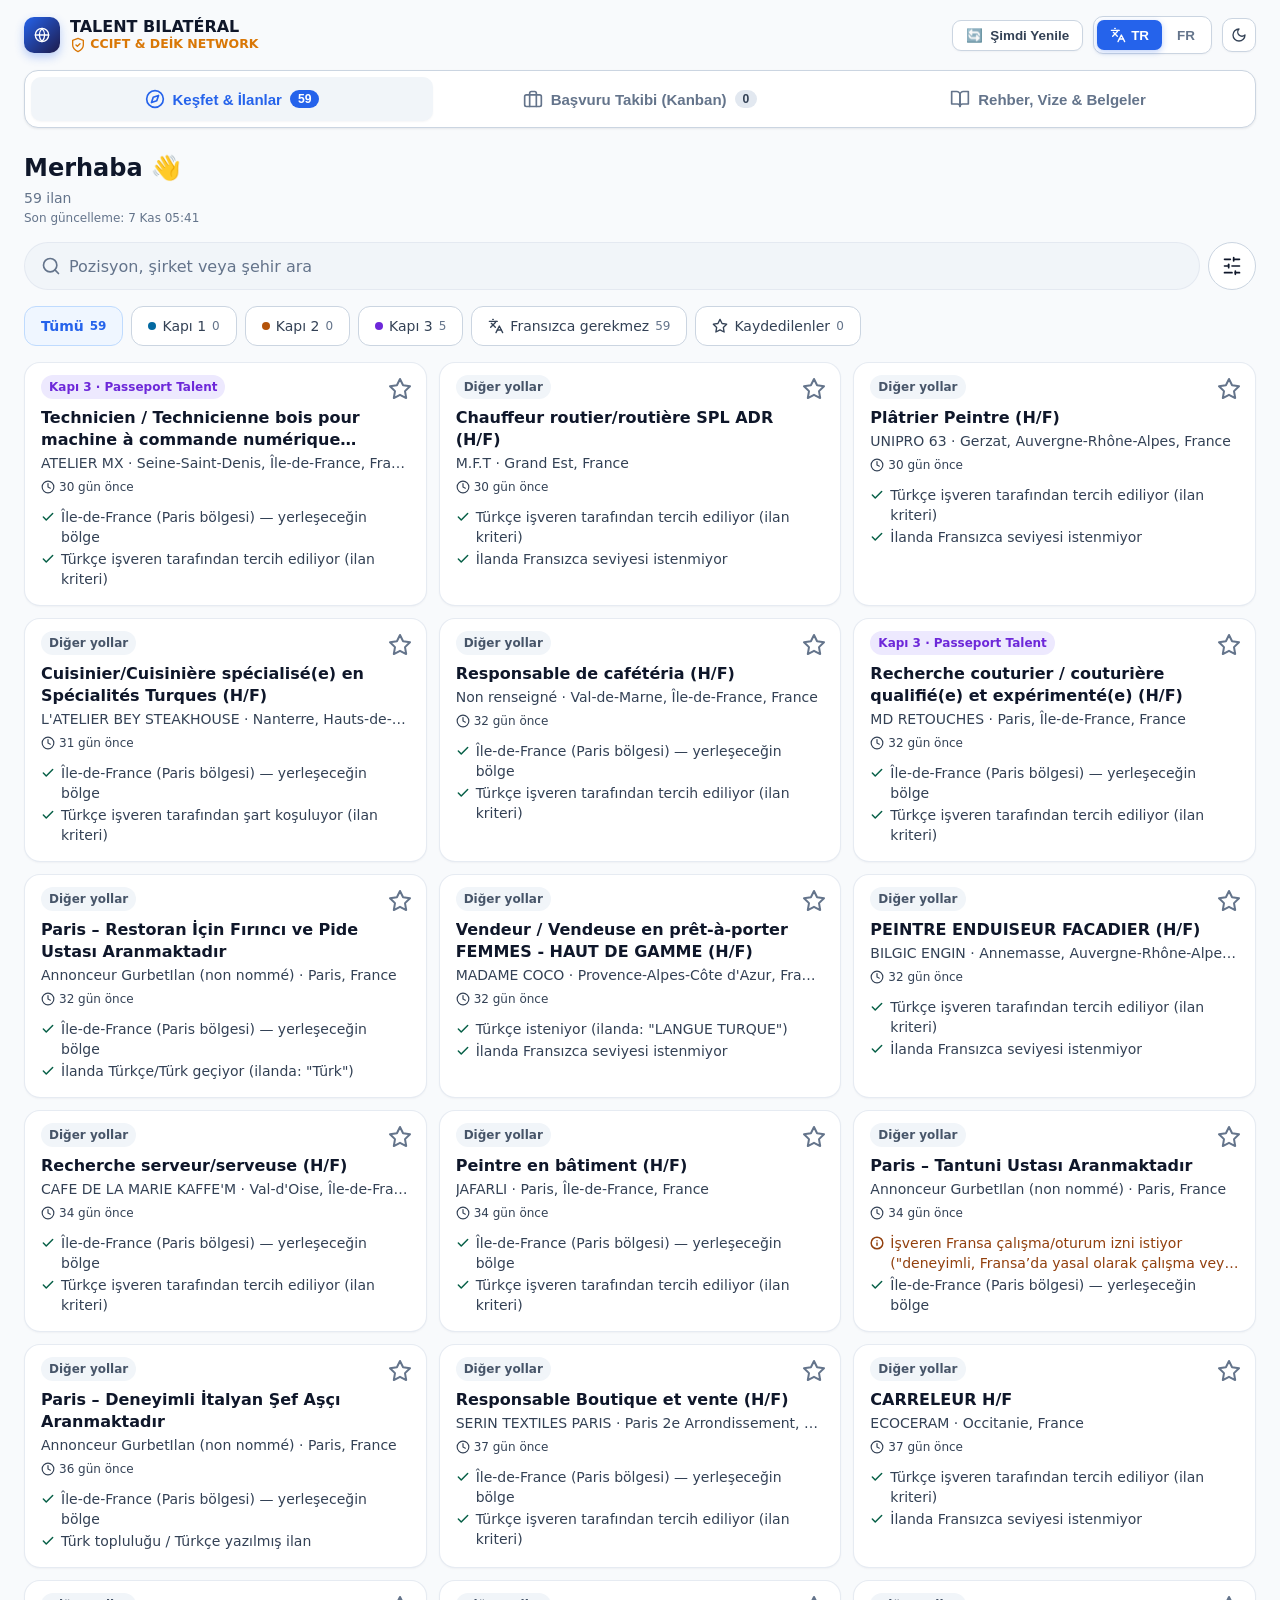
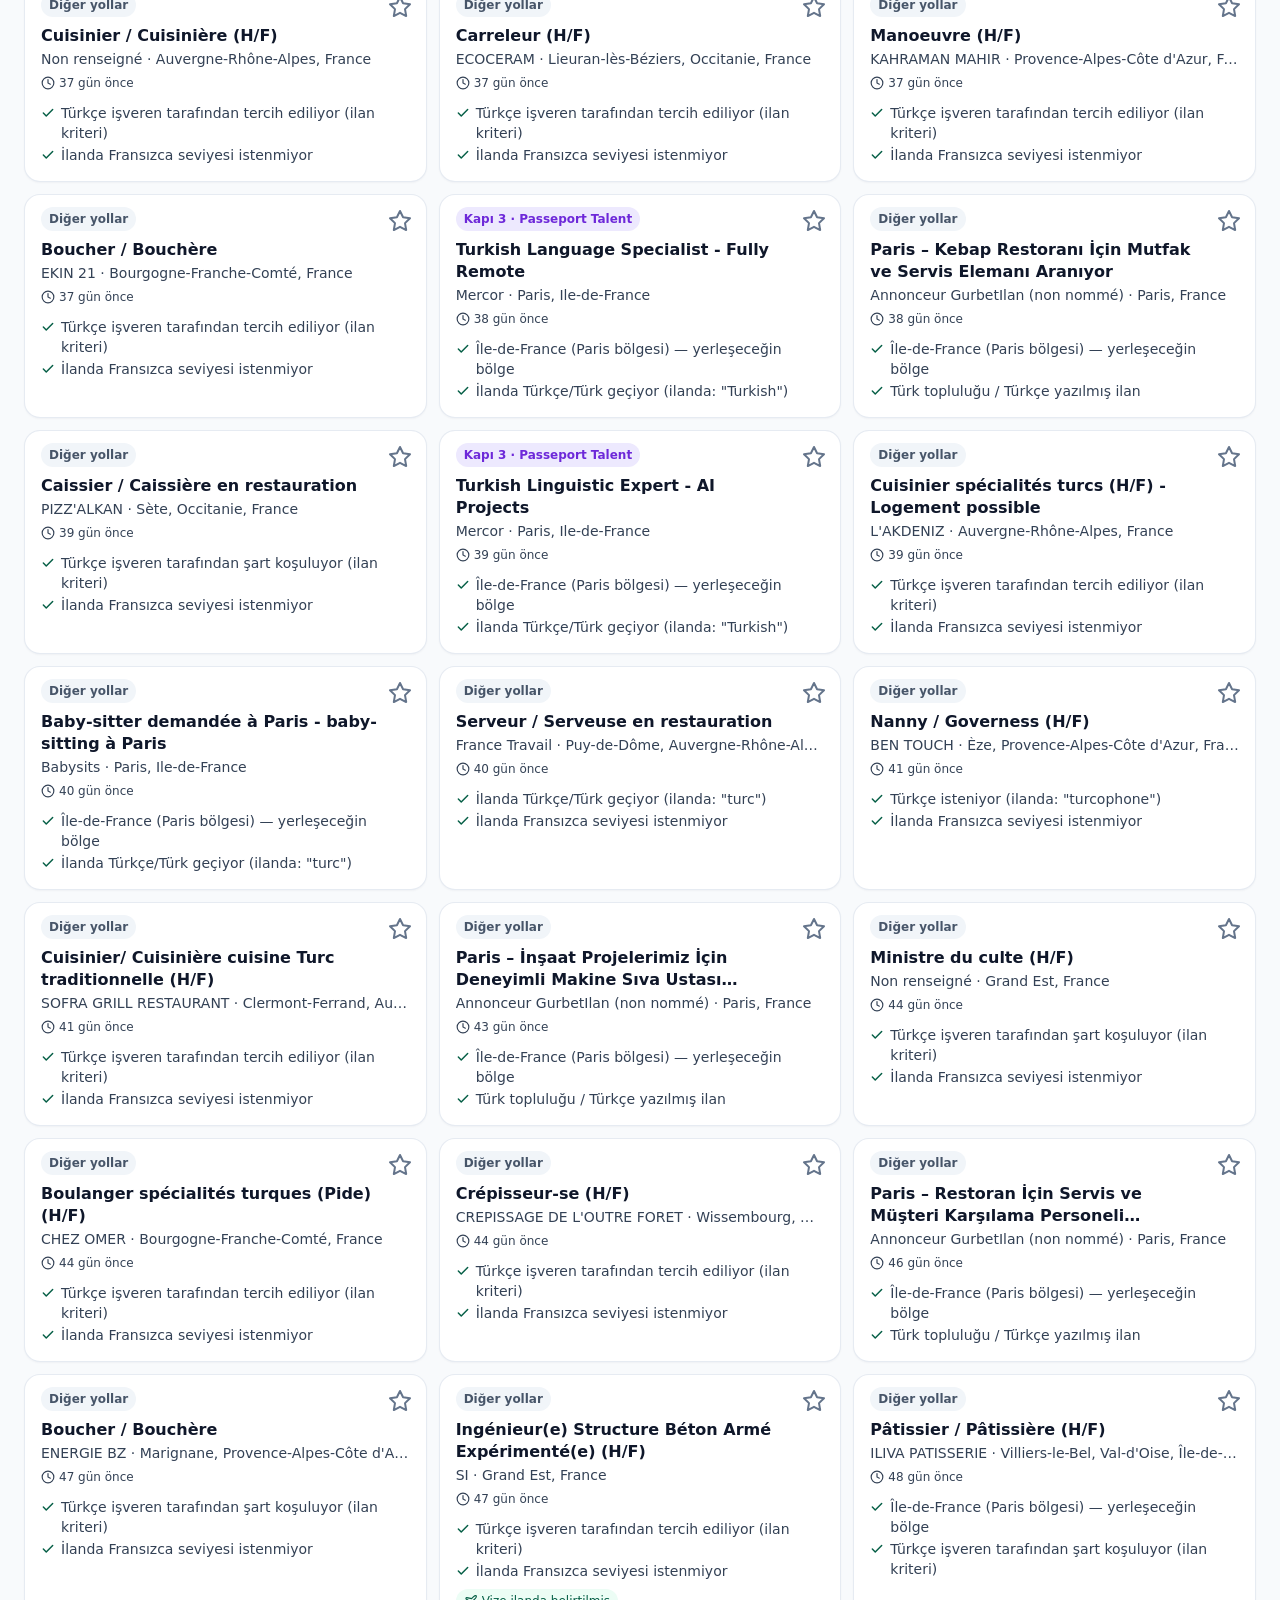
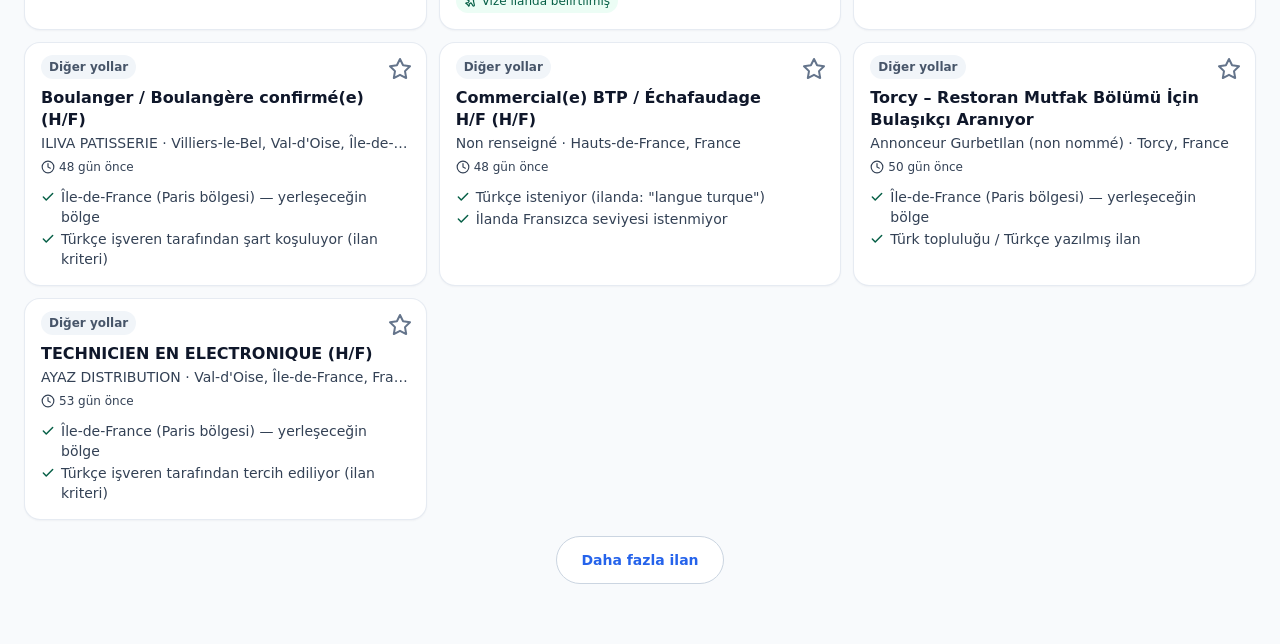
==== commit d5994105: "🤖 [Auto-Refresh] Nouvelles opportunités bilatérales 07/11/2026 05:41" ====
--- a/index.html
+++ b/index.html
@@ -18,7 +18,7 @@
     <link rel="apple-touch-icon" href="apple-touch-icon.png">
     
     <!-- DONNÉES DES OFFRES (JSON inline) + BOOTSTRAP window.FransaData : avant tout autre script -->
-    <script id="fransa-jobs" type="application/json" data-generated-at="2026-11-06T05:52:16Z">[{"id":3711663415,"kind":"offer","title_tr":"Cuisinier/Cuisinière spécialisé(e) en Spécialités Turques (H/F)","title_fr":"Cuisinier/Cuisinière spécialisé(e) en Spécialités Turques (H/F)","company":"L'ATELIER BEY STEAKHOUSE","location":"Nanterre, Hauts-de-Seine, Île-de-France, France","url":"https://europa.eu/eures/portal/jv-se/jv-details/MjE2Q0ROUiA5?lang=fr","source":"EURES (France Travail)","score":90,"snippet_tr":"En tant que cuisinier spécialisé en cuisine turque, vous participerez à la préparation des plats traditionnels turcs tout en respectant les recettes authentiques. Vous jouerez un rôle clé dans la garantie de la qualité et de l'authenticité des plats servis à nos clients.Responsabilités :Préparer les","snippet_fr":"En tant que cuisinier spécialisé en cuisine turque, vous participerez à la préparation des plats traditionnels turcs tout en respectant les recettes authentiques. Vous jouerez un rôle clé dans la garantie de la qualité et de l'authenticité des plats servis à nos clients.Responsabilités :Préparer les","tags_tr":[],"tags_fr":[],"category_tr":"Genel / Diğer","category_fr":"Général","ccift":false,"no_french":true,"working_lang":"Türkçe isteniyor","visa_tr":"İlanda belirtilmemiş","visa_fr":"Non mentionné dans l'annonce","track":"autre","domain":"craft_pme","discovered_at":"06/11/2026 05:48","contact_info":"Offre France Travail n° 216CDNR","source_type":"official_api","posted_at":"2026-11-05","verified_at":"2026-11-06T05:51:47Z","country":"FR","city":"Nanterre","language_requirements":["fr:preferred","tr:c2"],"reasons_tr":["Île-de-France (Paris bölgesi) — yerleşeceğin bölge","Türkçe işveren tarafından şart koşuluyor (ilan kriteri)","İlanda Fransızca seviyesi istenmiyor","1 gün önce yayınlandı"],"reasons_fr":["Île-de-France — la région où elle s'installe","Turc exigé par l'employeur (critère de l'offre)","Aucun niveau de français exigé dans l'annonce","Publiée il y a 1 jour"],"visa_evidence":"","warnings_tr":[],"warnings_fr":[],"description":"En tant que cuisinier spécialisé en cuisine turque, vous participerez à la préparation des plats traditionnels turcs tout en respectant les recettes authentiques. Vous jouerez un rôle clé dans la garantie de la qualité et de l'authenticité des plats servis à nos clients.Responsabilités :Préparer les plats traditionnels turcs, en respectant les recettes établies.Collaborer avec l'équipe pour garantir la cohérence des saveurs et des présentations.Veiller au respect des normes d'hygiène et de sécurité alimentaire.Assister dans la gestion des stocks et des approvisionnements."},{"id":2438188294,"kind":"offer","title_tr":"Recherche couturier / couturière qualifié(e) et expérimenté(e) (H/F)","title_fr":"Recherche couturier / couturière qualifié(e) et expérimenté(e) (H/F)","company":"MD RETOUCHES","location":"Paris, Île-de-France, France","url":"https://europa.eu/eures/portal/jv-se/jv-details/MjE1WlZKSiA5?lang=fr","source":"EURES (France Travail)","score":90,"snippet_tr":"Poste à pourvoir du lundi au vendredi (35h / semaine).Missions :Travaux de couture et retouches complexes sur tous types de vêtements.Réalisations nécessitant une maîtrise technique parfaite.Profil recherché :Expérience exigée et vérifiable en couture et retouches.Polyvalence sur plusieurs domaines ","snippet_fr":"Poste à pourvoir du lundi au vendredi (35h / semaine).Missions :Travaux de couture et retouches complexes sur tous types de vêtements.Réalisations nécessitant une maîtrise technique parfaite.Profil recherché :Expérience exigée et vérifiable en couture et retouches.Polyvalence sur plusieurs domaines ","tags_tr":[],"tags_fr":[],"category_tr":"Genel / Diğer","category_fr":"Général","ccift":false,"no_french":true,"working_lang":"Türkçe isteniyor","visa_tr":"İlanda belirtilmemiş","visa_fr":"Non mentionné dans l'annonce","track":"voie_3","domain":"craft_pme","discovered_at":"06/11/2026 05:48","contact_info":"Offre France Travail n° 215ZVJJ","source_type":"official_api","posted_at":"2026-11-04","verified_at":"2026-11-06T05:51:47Z","country":"FR","city":"Paris","language_requirements":["tr:preferred"],"reasons_tr":["Île-de-France (Paris bölgesi) — yerleşeceğin bölge","Türkçe işveren tarafından tercih ediliyor (ilan kriteri)","İlanda Fransızca seviyesi istenmiyor","2 gün önce yayınlandı"],"reasons_fr":["Île-de-France — la région où elle s'installe","Turc souhaité par l'employeur (critère de l'offre)","Aucun niveau de français exigé dans l'annonce","Publiée il y a 2 jours"],"visa_evidence":"","warnings_tr":[],"warnings_fr":[],"description":"Poste à pourvoir du lundi au vendredi (35h / semaine).Missions :Travaux de couture et retouches complexes sur tous types de vêtements.Réalisations nécessitant une maîtrise technique parfaite.Profil recherché :Expérience exigée et vérifiable en couture et retouches.Polyvalence sur plusieurs domaines de compétences (assemblage, ajustement, finitions, sur-mesure).Horaires : du lundi au vendredi.Pour postuler, merci de transmettre votre CV et vos diplômes."},{"id":1381348322,"kind":"offer","title_tr":"Responsable de cafétéria (H/F)","title_fr":"Responsable de cafétéria (H/F)","company":"Non renseigné","location":"Val-de-Marne, Île-de-France, France","url":"https://europa.eu/eures/portal/jv-se/jv-details/MjE1WlpTRCA5?lang=fr","source":"EURES (France Travail)","score":90,"snippet_tr":"Pour la cafeteria de l'association, vous aurez en charge de superviser les opérations quotidiennes, de garantir un service de qualité tout en veillant à la satisfaction de notre clientèle. Notre équipe passionnée s'efforce de faire découvrir les saveurs riches de la Turquie dans un cadre convivial e","snippet_fr":"Pour la cafeteria de l'association, vous aurez en charge de superviser les opérations quotidiennes, de garantir un service de qualité tout en veillant à la satisfaction de notre clientèle. Notre équipe passionnée s'efforce de faire découvrir les saveurs riches de la Turquie dans un cadre convivial e","tags_tr":[],"tags_fr":[],"category_tr":"Genel / Diğer","category_fr":"Général","ccift":false,"no_french":true,"working_lang":"Türkçe isteniyor","visa_tr":"İlanda belirtilmemiş","visa_fr":"Non mentionné dans l'annonce","track":"autre","domain":"craft_pme","discovered_at":"06/11/2026 05:48","contact_info":"Offre France Travail n° 215ZZSD","source_type":"official_api","posted_at":"2026-11-04","verified_at":"2026-11-06T05:51:47Z","country":"FR","city":"Val-de-Marne","language_requirements":["tr:preferred"],"reasons_tr":["Île-de-France (Paris bölgesi) — yerleşeceğin bölge","Türkçe işveren tarafından tercih ediliyor (ilan kriteri)","İlanda Fransızca seviyesi istenmiyor","2 gün önce yayınlandı"],"reasons_fr":["Île-de-France — la région où elle s'installe","Turc souhaité par l'employeur (critère de l'offre)","Aucun niveau de français exigé dans l'annonce","Publiée il y a 2 jours"],"visa_evidence":"","warnings_tr":[],"warnings_fr":[],"description":"Pour la cafeteria de l'association, vous aurez en charge de superviser les opérations quotidiennes, de garantir un service de qualité tout en veillant à la satisfaction de notre clientèle. Notre équipe passionnée s'efforce de faire découvrir les saveurs riches de la Turquie dans un cadre convivial et accueillant.Missions du poste :Accueillir et installer les clients dans la salleFormer et encadrer l'équipe de serveurs/serveusesConcevoir et optimiser l'organisation du serviceGérer les plannings et les horaires du personnelRecevoir et traiter les réclamations des clientsContribuer à la création d'un environnement de travail positif et motivantProfil recherché :Vous êtes dynamique et motivé(e), capable de travailler sous pression tout en maintenant un haut niveau de serviceExcellente aisance relationnelle et sens du service clientCapacité à diriger une équipe et à travailler en collaborationOrganisation et gestion du tempsGestion des conflits et prise de décision rapideMaintenir une ambiance de travail convivialeHoraires en coupure (pause de 3h en milieu de journées) , travail le week-end, repos le lundi (fermeture)"},{"id":95198737,"kind":"offer","title_tr":"Pâtissier / Pâtissière (H/F)","title_fr":"Pâtissier / Pâtissière (H/F)","company":"ILIVA PATISSERIE","location":"Villiers-le-Bel, Val-d'Oise, Île-de-France, France","url":"https://europa.eu/eures/portal/jv-se/jv-details/MjE1S0JQRiA5?lang=fr","source":"EURES (France Travail)","score":90,"snippet_tr":"Vos missionsRéaliser les préparations de base de la pâtisserie (pâtes, crèmes, garnitures, biscuits, entremets, gâteau de mariage, gâteau d'anniversaire)Fabriquer et assembler les produits de pâtisserie dans le respect des recettes et des standards de qualitéAssurer la cuisson, le montage et la déco","snippet_fr":"Vos missionsRéaliser les préparations de base de la pâtisserie (pâtes, crèmes, garnitures, biscuits, entremets, gâteau de mariage, gâteau d'anniversaire)Fabriquer et assembler les produits de pâtisserie dans le respect des recettes et des standards de qualitéAssurer la cuisson, le montage et la déco","tags_tr":[],"tags_fr":[],"category_tr":"Genel / Diğer","category_fr":"Général","ccift":false,"no_french":true,"working_lang":"Türkçe isteniyor","visa_tr":"İlanda belirtilmemiş","visa_fr":"Non mentionné dans l'annonce","track":"autre","domain":"craft_pme","discovered_at":"06/11/2026 05:48","contact_info":"Offre France Travail n° 215KBPF","source_type":"official_api","posted_at":"2026-10-19","verified_at":"2026-11-06T05:51:47Z","country":"FR","city":"Villiers-le-Bel","language_requirements":["tr:c2"],"reasons_tr":["Île-de-France (Paris bölgesi) — yerleşeceğin bölge","Türkçe işveren tarafından şart koşuluyor (ilan kriteri)","İlanda Fransızca seviyesi istenmiyor","18 gün önce yayınlandı"],"reasons_fr":["Île-de-France — la région où elle s'installe","Turc exigé par l'employeur (critère de l'offre)","Aucun niveau de français exigé dans l'annonce","Publiée il y a 18 jours"],"visa_evidence":"","warnings_tr":[],"warnings_fr":[],"description":"Vos missionsRéaliser les préparations de base de la pâtisserie (pâtes, crèmes, garnitures, biscuits, entremets, gâteau de mariage, gâteau d'anniversaire)Fabriquer et assembler les produits de pâtisserie dans le respect des recettes et des standards de qualitéAssurer la cuisson, le montage et la décoration des produitsGérer les matières premières : réception, stockage et rotation des produitsRespecter strictement les règles d'hygiène et de sécurité alimentaire (HACCP)Maintenir le poste de travail propre et organiséParticiper à la gestion des stocks et aux inventairesContribuer à la création ou à l'amélioration des recettes selon la politique de l'établissementTravailler en coordination avec le chef pâtissier Respecter les délais de production et les volumes demandésLa connaissance et l'expérience dans la préparation des recettes traditionnelles turques sont obligatoires.Une lettre de motivation personnalisée sera appréciée,"},{"id":2026938625,"kind":"offer","title_tr":"Boulanger / Boulangère confirmé(e) (H/F)","title_fr":"Boulanger / Boulangère confirmé(e) (H/F)","company":"ILIVA PATISSERIE","location":"Villiers-le-Bel, Val-d'Oise, Île-de-France, France","url":"https://europa.eu/eures/portal/jv-se/jv-details/MjE1S0JQTSA5?lang=fr","source":"EURES (France Travail)","score":90,"snippet_tr":"Vos missionsPréparer et fabriquer les pains et viennoiseries selon les recettes et méthodes de l'entrepriseRéaliser le pétrissage, le façonnage, la fermentation et la cuisson des produitsAssurer la qualité, la régularité et la fraîcheur des fabricationsRespecter strictement les règles d'hygiène et d","snippet_fr":"Vos missionsPréparer et fabriquer les pains et viennoiseries selon les recettes et méthodes de l'entrepriseRéaliser le pétrissage, le façonnage, la fermentation et la cuisson des produitsAssurer la qualité, la régularité et la fraîcheur des fabricationsRespecter strictement les règles d'hygiène et d","tags_tr":[],"tags_fr":[],"category_tr":"Genel / Diğer","category_fr":"Général","ccift":false,"no_french":true,"working_lang":"Türkçe isteniyor","visa_tr":"İlanda belirtilmemiş","visa_fr":"Non mentionné dans l'annonce","track":"autre","domain":"craft_pme","discovered_at":"06/11/2026 05:48","contact_info":"Offre France Travail n° 215KBPM","source_type":"official_api","posted_at":"2026-10-19","verified_at":"2026-11-06T05:51:47Z","country":"FR","city":"Villiers-le-Bel","language_requirements":["tr:c2"],"reasons_tr":["Île-de-France (Paris bölgesi) — yerleşeceğin bölge","Türkçe işveren tarafından şart koşuluyor (ilan kriteri)","İlanda Fransızca seviyesi istenmiyor","18 gün önce yayınlandı"],"reasons_fr":["Île-de-France — la région où elle s'installe","Turc exigé par l'employeur (critère de l'offre)","Aucun niveau de français exigé dans l'annonce","Publiée il y a 18 jours"],"visa_evidence":"","warnings_tr":[],"warnings_fr":[],"description":"Vos missionsPréparer et fabriquer les pains et viennoiseries selon les recettes et méthodes de l'entrepriseRéaliser le pétrissage, le façonnage, la fermentation et la cuisson des produitsAssurer la qualité, la régularité et la fraîcheur des fabricationsRespecter strictement les règles d'hygiène et de sécurité alimentaire (HACCP)Gérer les matières premières : réception, stockage et contrôle des produitsEntretenir le matériel, les équipements et le poste de travailAdapter la production en fonction de l'affluence et des besoins de la clientèleTravailler en coordination avec l'équipe (vendeurs, pâtissiers)La connaissance et l'expérience dans la préparation des recettes traditionnelles turques sont obligatoires.Une lettre de motivation personnalisée sera appréciée,"},{"id":757280058,"kind":"offer","title_tr":"Serveur / Serveuse (H/F)","title_fr":"Serveur / Serveuse (H/F)","company":"GRILLHOUSE91","location":"Essonne, Île-de-France, France","url":"https://europa.eu/eures/portal/jv-se/jv-details/MjE1Q1pTUyA5?lang=fr","source":"EURES (France Travail)","score":90,"snippet_tr":"Notre grill recherche un(e) serveur motivé(e), sérieux(se) et dynamique pour rejoindre notre équipe.Prise de poste dès que possibleMissions principales :- Accueillir et installer les clients.- Assurer le service en salle.- Prendre les commandes et conseiller les clients.- Veiller à la satisfaction d","snippet_fr":"Notre grill recherche un(e) serveur motivé(e), sérieux(se) et dynamique pour rejoindre notre équipe.Prise de poste dès que possibleMissions principales :- Accueillir et installer les clients.- Assurer le service en salle.- Prendre les commandes et conseiller les clients.- Veiller à la satisfaction d","tags_tr":[],"tags_fr":[],"category_tr":"Genel / Diğer","category_fr":"Général","ccift":false,"no_french":true,"working_lang":"Türkçe isteniyor","visa_tr":"İlanda belirtilmemiş","visa_fr":"Non mentionné dans l'annonce","track":"autre","domain":"craft_pme","discovered_at":"06/11/2026 05:49","contact_info":"Offre France Travail n° 215CZSS","source_type":"official_api","posted_at":"2026-10-13","verified_at":"2026-11-06T05:51:47Z","country":"FR","city":"Essonne","language_requirements":["tr:preferred"],"reasons_tr":["Île-de-France (Paris bölgesi) — yerleşeceğin bölge","Türkçe isteniyor (ilanda: \"turc est un plus\")","İlanda Fransızca seviyesi istenmiyor","24 gün önce yayınlandı"],"reasons_fr":["Île-de-France — la région où elle s'installe","Turc demandé (annonce : \"turc est un plus\")","Aucun niveau de français exigé dans l'annonce","Publiée il y a 24 jours"],"visa_evidence":"","warnings_tr":[],"warnings_fr":[],"description":"Notre grill recherche un(e) serveur motivé(e), sérieux(se) et dynamique pour rejoindre notre équipe.Prise de poste dès que possibleMissions principales :- Accueillir et installer les clients.- Assurer le service en salle.- Prendre les commandes et conseiller les clients.- Veiller à la satisfaction des clients et à la propreté de la salle, nettoyage.- Encaisser les clients- Travailler en équipe dans une ambiance conviviale.Profil recherché :Une première expérience en restauration est primordialeÊtre ponctuel(le), souriant(e), organisé(e) et avoir le sens du service.Parler et comprendre le turc est un plus.Conditions de travailHoraires de service : de 11 h à 15 h et de 18 h à 22 h.Repos : 2 jours par semaine.Disponibilité : travail le samedi et le dimanche obligatoire.Intéressé(e) ? Merci de répondre directement à cette annonce pour être recontacté(e)Au plaisir de vous accueillir dans notre équipe !"},{"id":470905910,"kind":"offer","title_tr":"Cuisinier / cuisinière (H/F)","title_fr":"Cuisinier / cuisinière (H/F)","company":"KIBOA","location":"Hauts-de-Seine, Île-de-France, France","url":"https://europa.eu/eures/portal/jv-se/jv-details/MjE0TVNOUiA5?lang=fr","source":"EURES (France Travail)","score":90,"snippet_tr":"Pour l'ouverture prochaine de notre restaurant, nous recherchons un(e) cuisinier(ère) motivé(e) et expérimenté(e) pour rejoindre notre équipe.Contrat: CDI 39Hposte sans coupure: de 7 h à 15h.jours de repos: dimanche + jour à définir.prise de poste dans 1 moisNous recherchons un profil maîtrisant les","snippet_fr":"Pour l'ouverture prochaine de notre restaurant, nous recherchons un(e) cuisinier(ère) motivé(e) et expérimenté(e) pour rejoindre notre équipe.Contrat: CDI 39Hposte sans coupure: de 7 h à 15h.jours de repos: dimanche + jour à définir.prise de poste dans 1 moisNous recherchons un profil maîtrisant les","tags_tr":[],"tags_fr":[],"category_tr":"Genel / Diğer","category_fr":"Général","ccift":false,"no_french":true,"working_lang":"Türkçe isteniyor","visa_tr":"İlanda belirtilmemiş","visa_fr":"Non mentionné dans l'annonce","track":"autre","domain":"craft_pme","discovered_at":"06/11/2026 05:48","contact_info":"Offre France Travail n° 214MSNR","source_type":"official_api","posted_at":"2026-09-28","verified_at":"2026-11-06T05:51:47Z","country":"FR","city":"Hauts-de-Seine","language_requirements":["tr:preferred"],"reasons_tr":["Île-de-France (Paris bölgesi) — yerleşeceğin bölge","Türkçe isteniyor (ilanda: \"maîtrise du turc\")","İlanda Fransızca seviyesi istenmiyor","39 gün önce yayınlandı"],"reasons_fr":["Île-de-France — la région où elle s'installe","Turc demandé (annonce : \"maîtrise du turc\")","Aucun niveau de français exigé dans l'annonce","Publiée il y a 39 jours"],"visa_evidence":"","warnings_tr":[],"warnings_fr":[],"description":"Pour l'ouverture prochaine de notre restaurant, nous recherchons un(e) cuisinier(ère) motivé(e) et expérimenté(e) pour rejoindre notre équipe.Contrat: CDI 39Hposte sans coupure: de 7 h à 15h.jours de repos: dimanche + jour à définir.prise de poste dans 1 moisNous recherchons un profil maîtrisant les cuisines turque, italienne, grecque et méditerranéenne, spécialiste de la coupe de kébab et marinade de viande à kébabVos missions :- Préparer et cuisiner les plats selon les recettes et les standards de l'établissement- préparation des marinades des viandes- cuisson et coupe de kébab- Assurer la mise en place avant le service- Veiller à la qualité et à la fraîcheur des produits- Respecter les règles d'hygiène et de sécurité alimentaire- Maintenir la cuisine propre et organisée- Participer au bon déroulement du service(Liste non exhaustive)Profil recherché :- Expérience en cuisine, dans la préparation des marinades et découpe de Kébab.- Maîtrise des cuisines recherchées : turque, italienne, grecque et méditerranéenne.- Sérieux (se), rigoureux (se) et doté(e) d'un bon esprit d'équipe- Bonne connaissance et respect des règles d'hygiène et de sécurité alimentaire- Capacité à travailler…"},{"id":3502356139,"kind":"offer","title_tr":"Vendeur / Vendeuse en prêt-à-porter FEMMES - HAUT DE GAMME (H/F)","title_fr":"Vendeur / Vendeuse en prêt-à-porter FEMMES - HAUT DE GAMME (H/F)","company":"MADAME COCO","location":"Provence-Alpes-Côte d'Azur, France","url":"https://europa.eu/eures/portal/jv-se/jv-details/MjE2Qk1CUCA5?lang=fr","source":"EURES (France Travail)","score":85,"snippet_tr":"Vos missions : - Réaliser la vente d'articles auprès d'une clientèle de particuliers selon la réglementation du commerce, la stratégie et les objectifs commerciaux de l'entreprise.- Encaisser - Réaliser le merchandising Déplacements : - 2 fois par semaine: Boutique Orange - Min 4 fois par an à Istan","snippet_fr":"Vos missions : - Réaliser la vente d'articles auprès d'une clientèle de particuliers selon la réglementation du commerce, la stratégie et les objectifs commerciaux de l'entreprise.- Encaisser - Réaliser le merchandising Déplacements : - 2 fois par semaine: Boutique Orange - Min 4 fois par an à Istan","tags_tr":[],"tags_fr":[],"category_tr":"Genel / Diğer","category_fr":"Général","ccift":false,"no_french":true,"working_lang":"Türkçe isteniyor","visa_tr":"İlanda belirtilmemiş","visa_fr":"Non mentionné dans l'annonce","track":"autre","domain":"sales","discovered_at":"06/11/2026 05:48","contact_info":"Offre France Travail n° 216BMBP","source_type":"official_api","posted_at":"2026-11-04","verified_at":"2026-11-06T05:51:47Z","country":"FR","city":"","language_requirements":["tr:c2"],"reasons_tr":["Türkçe isteniyor (ilanda: \"LANGUE TURQUE\")","İlanda Fransızca seviyesi istenmiyor","2 gün önce yayınlandı"],"reasons_fr":["Turc demandé (annonce : \"LANGUE TURQUE\")","Aucun niveau de français exigé dans l'annonce","Publiée il y a 2 jours"],"visa_evidence":"","warnings_tr":[],"warnings_fr":[],"description":"Vos missions : - Réaliser la vente d'articles auprès d'une clientèle de particuliers selon la réglementation du commerce, la stratégie et les objectifs commerciaux de l'entreprise.- Encaisser - Réaliser le merchandising Déplacements : - 2 fois par semaine: Boutique Orange - Min 4 fois par an à Istanbul auprès des fournisseurs : LANGUE TURQUE OBLIGATOIREMardi au samedi inclus Une souplesse de disponibilité est demandée"},{"id":871107439,"kind":"offer","title_tr":"Paris – Restoran İçin Fırıncı ve Pide Ustası Aranmaktadır","title_fr":"Paris – Restoran İçin Fırıncı ve Pide Ustası Aranmaktadır","company":"Annonceur GurbetIlan (non nommé)","location":"Paris, France","url":"https://www.gurbetilan.com/ads/paris-restoran-icin-firinci-ve-pide-ustasi-aranmaktadir/","source":"GurbetIlan France","score":85,"snippet_tr":"Fransa’nın 92 bölgesinde faaliyet gösteren restoranımızda, mutfak ekibimize güç katacak deneyimli bir fırıncı arayışımız bulunmaktadır. Geleneksel Türk lezzetlerinin hazırlanmasında rol alacak, işini severek yapan bir çalışma arkadaşı ile uzun vadeli bir yola çıkmak istiyoruz. Açık Pozisyonlar…","snippet_fr":"Fransa’nın 92 bölgesinde faaliyet gösteren restoranımızda, mutfak ekibimize güç katacak deneyimli bir fırıncı arayışımız bulunmaktadır. Geleneksel Türk lezzetlerinin hazırlanmasında rol alacak, işini severek yapan bir çalışma arkadaşı ile uzun vadeli bir yola çıkmak istiyoruz. Açık Pozisyonlar…","tags_tr":[],"tags_fr":[],"category_tr":"Genel / Diğer","category_fr":"Général","ccift":false,"no_french":true,"working_lang":"Türkçe ortam (ilan Türkçe)","visa_tr":"İlanda belirtilmemiş","visa_fr":"Non mentionné dans l'annonce","track":"autre","domain":"craft_pme","discovered_at":"06/11/2026 05:49","contact_info":"Candidature via le compte GurbetIlan (bouton « Giriş Yap ve Başvur »)","source_type":"community","posted_at":"2026-11-04","verified_at":"2026-11-06T05:51:47Z","country":"FR","city":"Paris","language_requirements":[],"reasons_tr":["Île-de-France (Paris bölgesi) — yerleşeceğin bölge","İlanda Türkçe/Türk geçiyor (ilanda: \"Türk\")","Saha işi, ilanda dil şartı belirtilmemiş","2 gün önce yayınlandı"],"reasons_fr":["Île-de-France — la région où elle s'installe","L'annonce mentionne le turc (annonce : \"Türk\")","Métier de terrain, aucune exigence de langue indiquée","Publiée il y a 2 jours"],"visa_evidence":"","warnings_tr":[],"warnings_fr":[],"description":"Sektör: Restaurant - Cafe - Bar | Çalışma Zamanı: Full-time (Tam Zamanlı) Fransa’nın 92 bölgesinde faaliyet gösteren restoranımızda, mutfak ekibimize güç katacak deneyimli bir fırıncı arayışımız bulunmaktadır. Geleneksel Türk lezzetlerinin hazırlanmasında rol alacak, işini severek yapan bir çalışma arkadaşı ile uzun vadeli bir yola çıkmak istiyoruz. Açık Pozisyonlar: Fırıncı / Pide ve Lahmacun Ustası Aranan Nitelikler: Pide, lahmacun ve lavaş hazırlama süreçlerinde tecrübeli Hamur işleri konusunda el becerisi yüksek Ekip çalışmasına uyum sağlayabilecek Hijyen kurallarına özen gösteren Çalışma Şartları & Sağlanan İmkanlar: Restoranımızda yoğun bir çalışma temposuna ayak uydurabilecek Tam zamanlı çalışma düzeni"},{"id":2173829066,"kind":"offer","title_tr":"Peintre en bâtiment (H/F)","title_fr":"Peintre en bâtiment (H/F)","company":"JAFARLI","location":"Paris, Île-de-France, France","url":"https://europa.eu/eures/portal/jv-se/jv-details/MjE1WFNSWCA5?lang=fr","source":"EURES (France Travail)","score":85,"snippet_tr":"SAS JAFARLI, entreprise spécialisée dans les travaux de rénovation intérieure et de second œuvre à Paris et en Île-de-France, recherche un(e) peintre en bâtiment pour renforcer son équipe.MISSIONS PRINCIPALES :- Préparer les supports avant mise en peinture : protection des surfaces, nettoyage, rebou","snippet_fr":"SAS JAFARLI, entreprise spécialisée dans les travaux de rénovation intérieure et de second œuvre à Paris et en Île-de-France, recherche un(e) peintre en bâtiment pour renforcer son équipe.MISSIONS PRINCIPALES :- Préparer les supports avant mise en peinture : protection des surfaces, nettoyage, rebou","tags_tr":[],"tags_fr":[],"category_tr":"Genel / Diğer","category_fr":"Général","ccift":false,"no_french":true,"working_lang":"Türkçe isteniyor","visa_tr":"İlanda belirtilmemiş","visa_fr":"Non mentionné dans l'annonce","track":"autre","domain":"craft_pme","discovered_at":"06/11/2026 05:49","contact_info":"Offre France Travail n° 215XSRX","source_type":"official_api","posted_at":"2026-11-02","verified_at":"2026-11-06T05:51:47Z","country":"FR","city":"Paris","language_requirements":["uz:preferred","tr:preferred"],"reasons_tr":["Île-de-France (Paris bölgesi) — yerleşeceğin bölge","Türkçe işveren tarafından tercih ediliyor (ilan kriteri)","İlanda Fransızca seviyesi istenmiyor","4 gün önce yayınlandı"],"reasons_fr":["Île-de-France — la région où elle s'installe","Turc souhaité par l'employeur (critère de l'offre)","Aucun niveau de français exigé dans l'annonce","Publiée il y a 4 jours"],"visa_evidence":"","warnings_tr":[],"warnings_fr":[],"description":"SAS JAFARLI, entreprise spécialisée dans les travaux de rénovation intérieure et de second œuvre à Paris et en Île-de-France, recherche un(e) peintre en bâtiment pour renforcer son équipe.MISSIONS PRINCIPALES :- Préparer les supports avant mise en peinture : protection des surfaces, nettoyage, rebouchage, enduisage et ponçage.- Réaliser les travaux de ratissage, de lissage et de préparation des murs et plafonds.- Appliquer les impressions, sous-couches et peintures de finition au rouleau et au pinceau.- Réaliser les travaux de peinture intérieure dans le respect des règles professionnelles et du DTU 59.1.- Effectuer les retouches nécessaires et contrôler la qualité des finitions.- Assurer la protection des sols, menuiseries et équipements.- Maintenir les zones de travail propres et respecter les consignes de sécurité.- Coordonner les interventions avec les équipes d'électricité et de plomberie afin d'assurer le bon déroulement des travaux.PROFIL RECHERCHÉ :- Expérience professionnelle de 2 ans minimum exigée dans les travaux de peinture en bâtiment et de rénovation intérieure.- Maîtrise des techniques de préparation des supports et d'application des peintures.- Capacité à…"},{"id":261832375,"kind":"offer","title_tr":"Recherche serveur/serveuse (H/F)","title_fr":"Recherche serveur/serveuse (H/F)","company":"CAFE DE LA MARIE KAFFE'M","location":"Val-d'Oise, Île-de-France, France","url":"https://europa.eu/eures/portal/jv-se/jv-details/MjE1U1NaQiA5?lang=fr","source":"EURES (France Travail)","score":85,"snippet_tr":"Recherche serveur ou serveuse motivée , travaille en équipe, bar brasserie.","snippet_fr":"Recherche serveur ou serveuse motivée , travaille en équipe, bar brasserie.","tags_tr":[],"tags_fr":[],"category_tr":"Genel / Diğer","category_fr":"Général","ccift":false,"no_french":true,"working_lang":"Türkçe isteniyor","visa_tr":"İlanda belirtilmemiş","visa_fr":"Non mentionné dans l'annonce","track":"autre","domain":"craft_pme","discovered_at":"06/11/2026 05:49","contact_info":"Offre France Travail n° 215SSZB","source_type":"official_api","posted_at":"2026-11-02","verified_at":"2026-11-06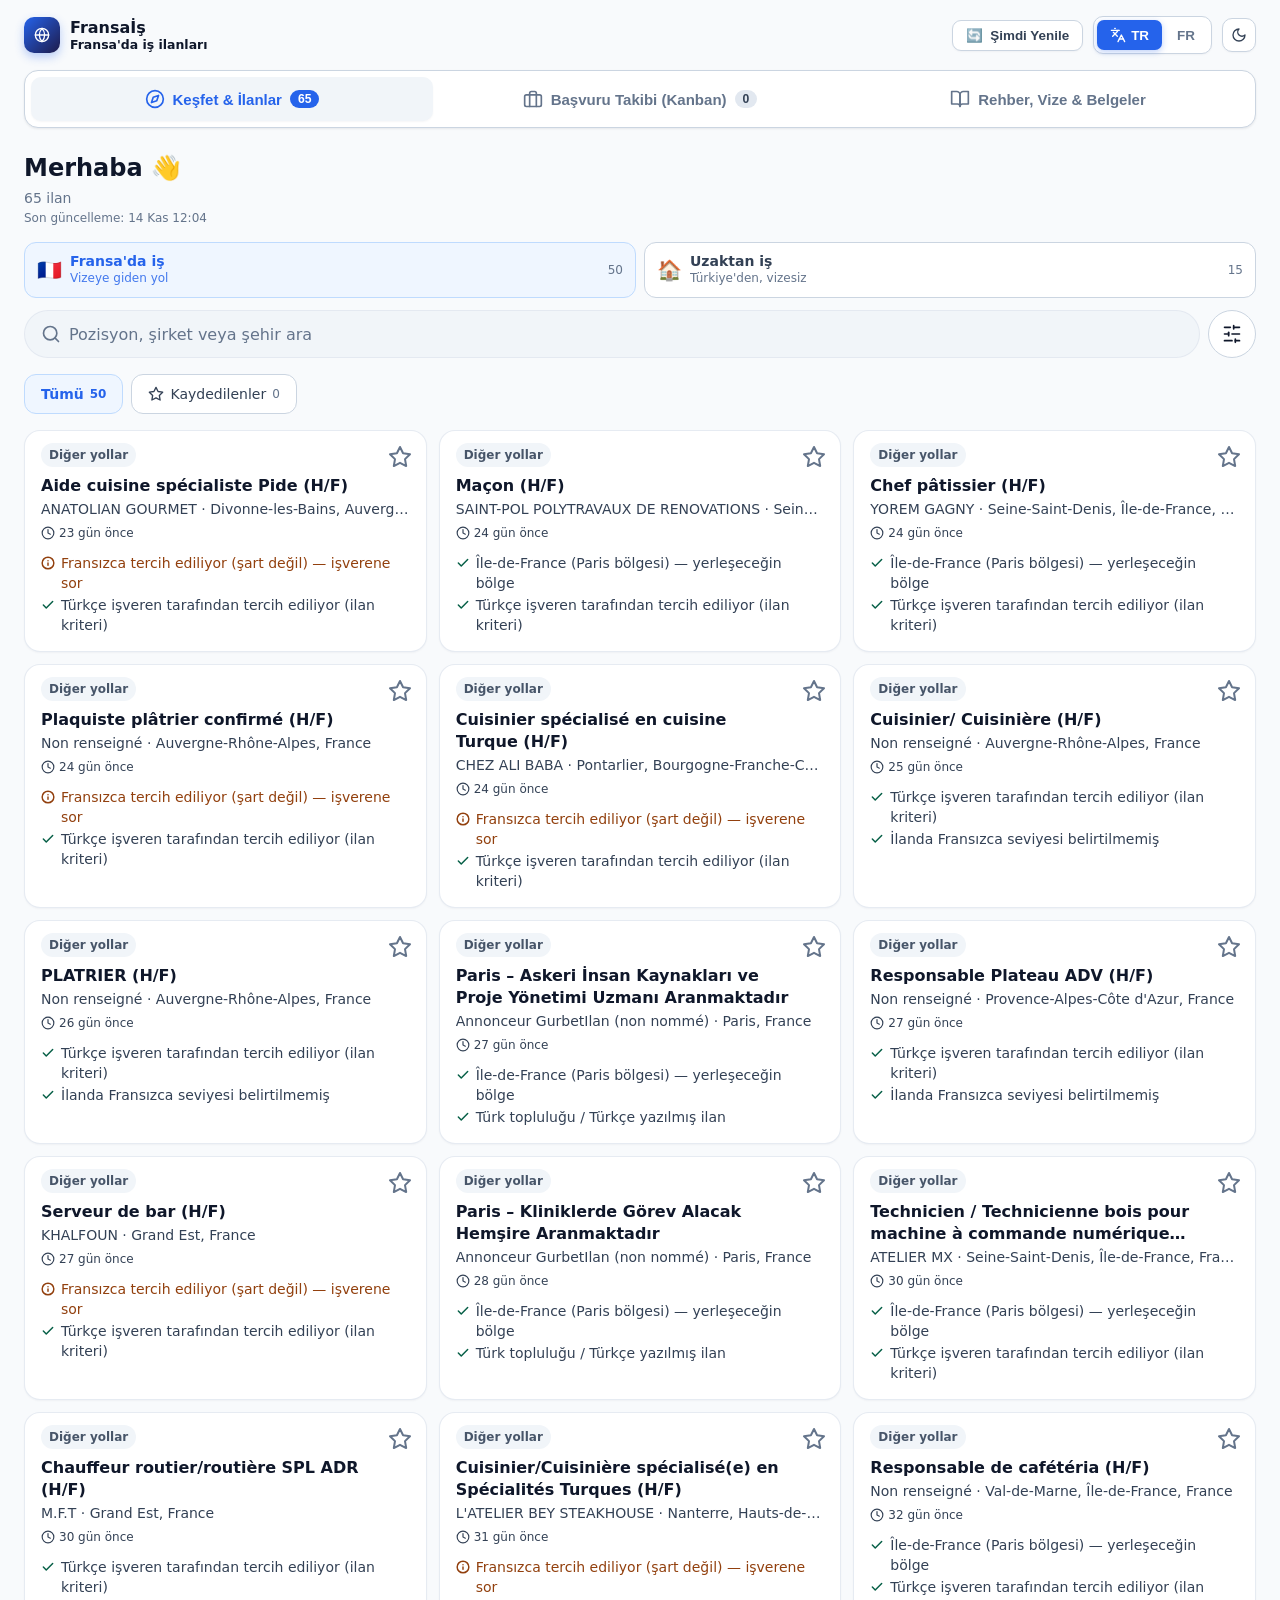
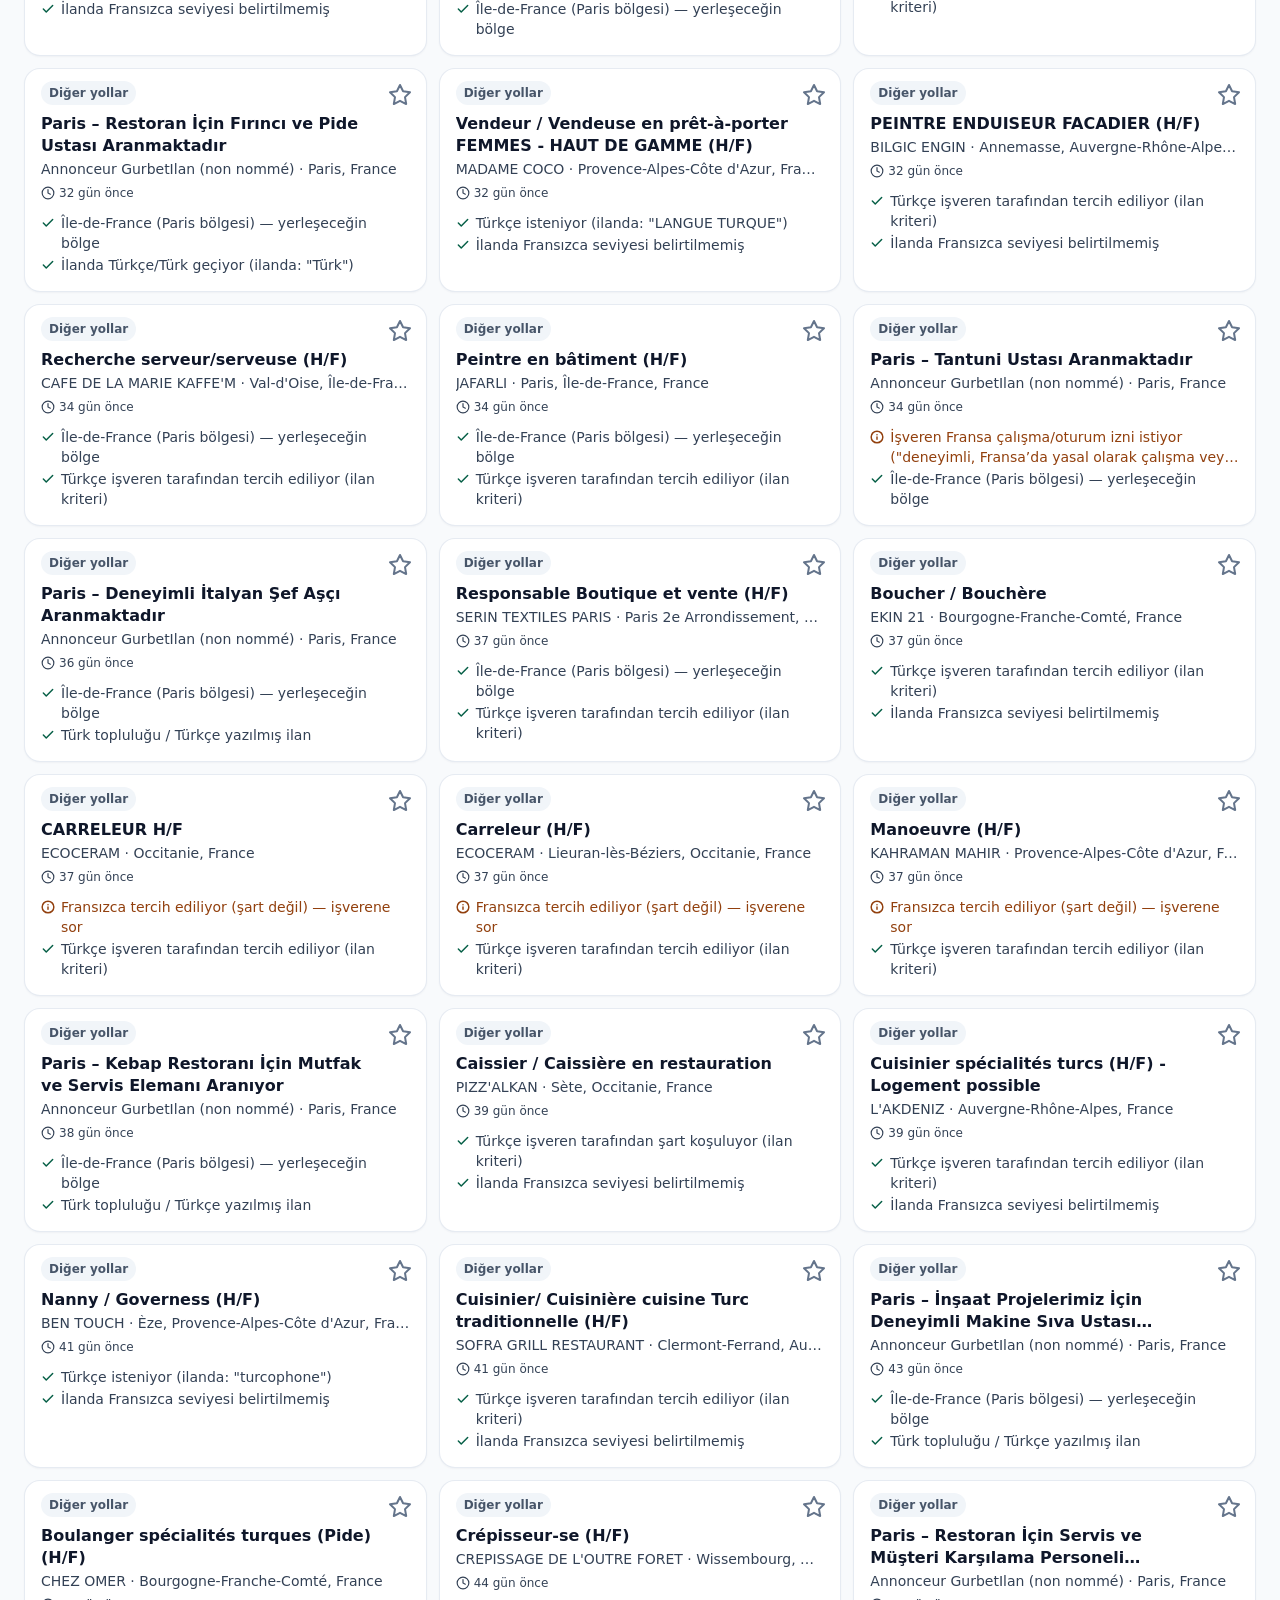
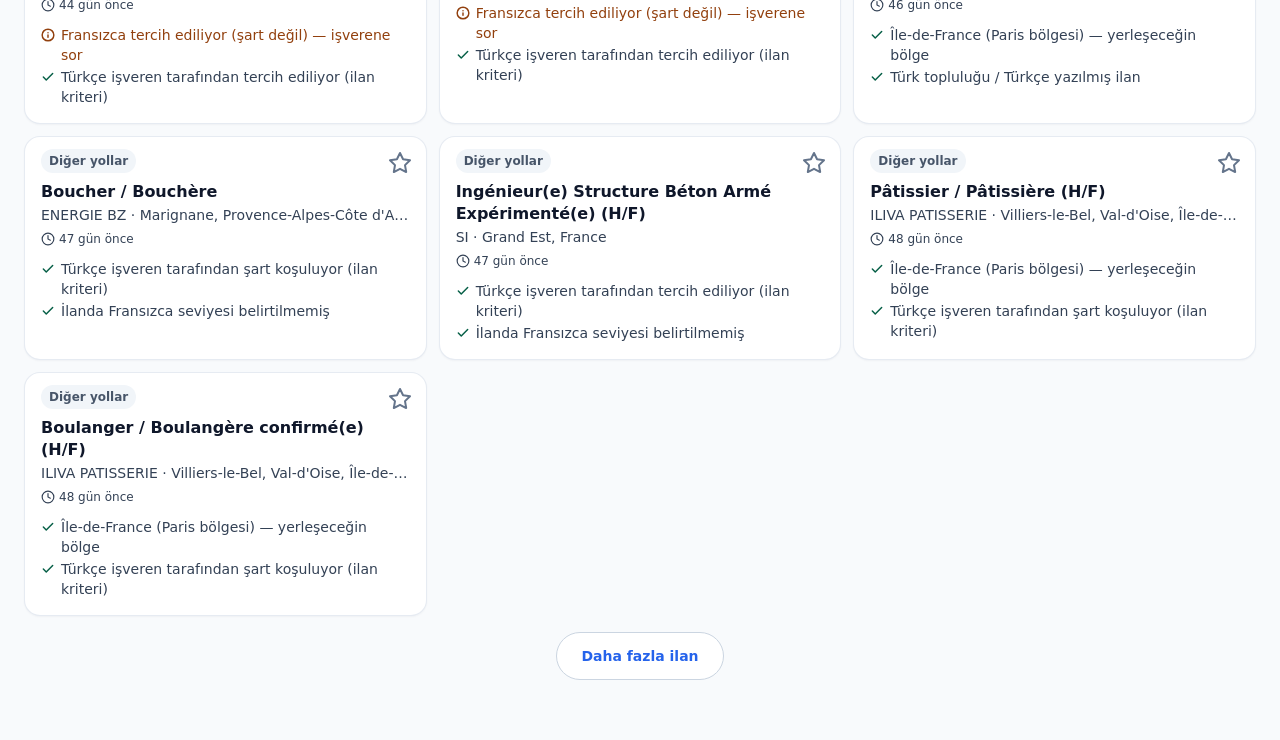
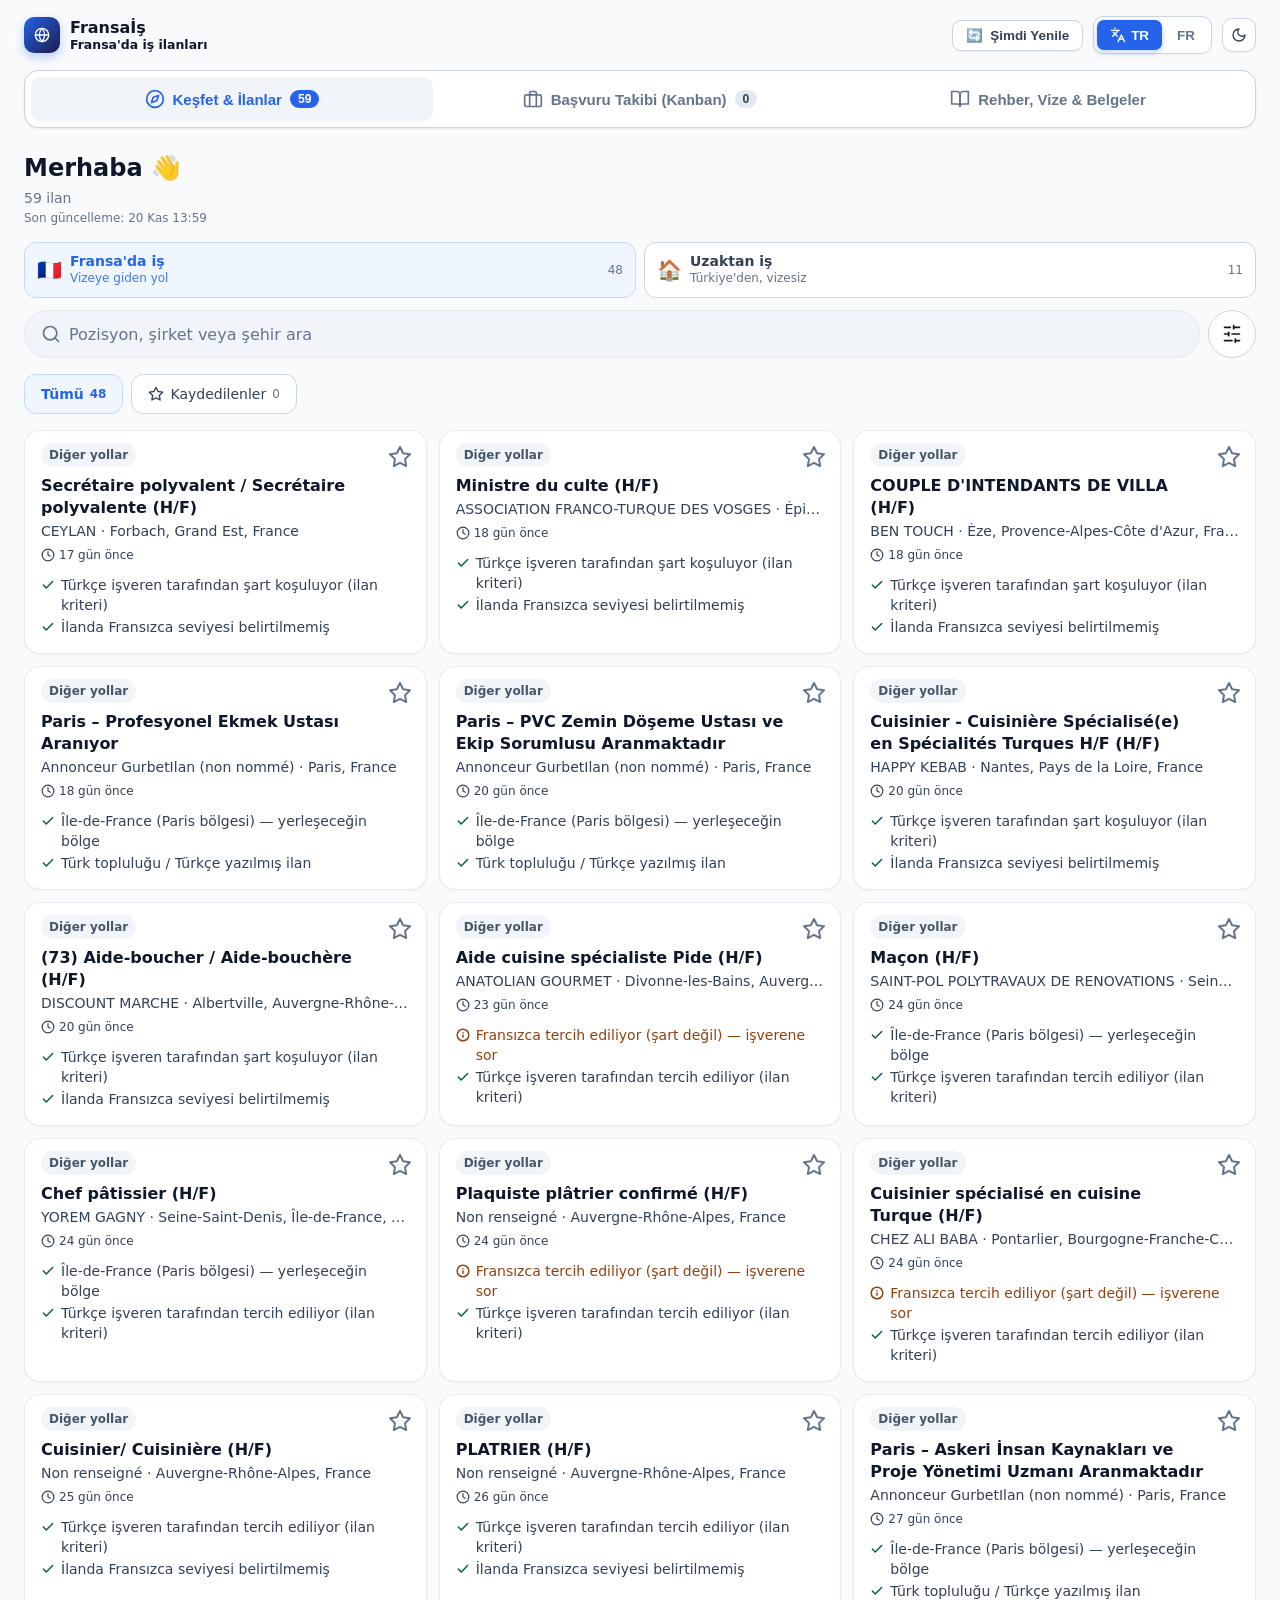
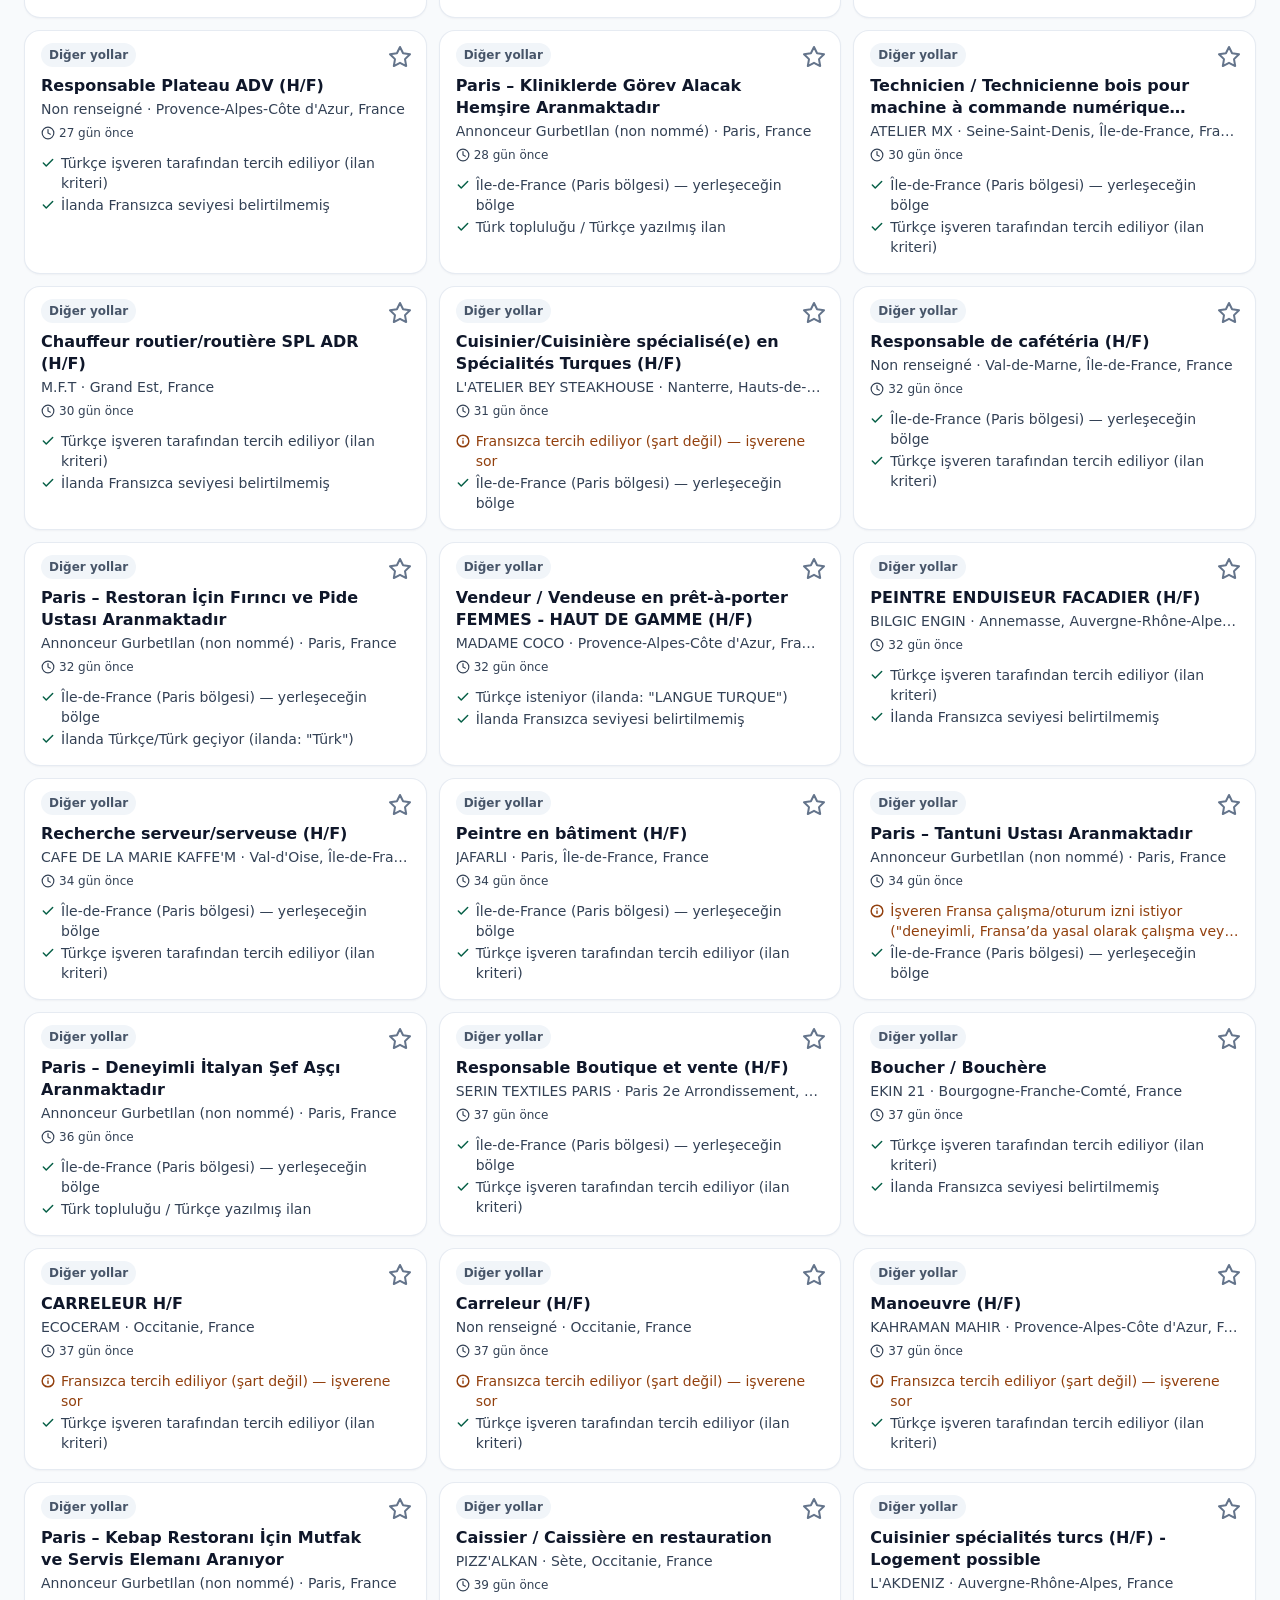
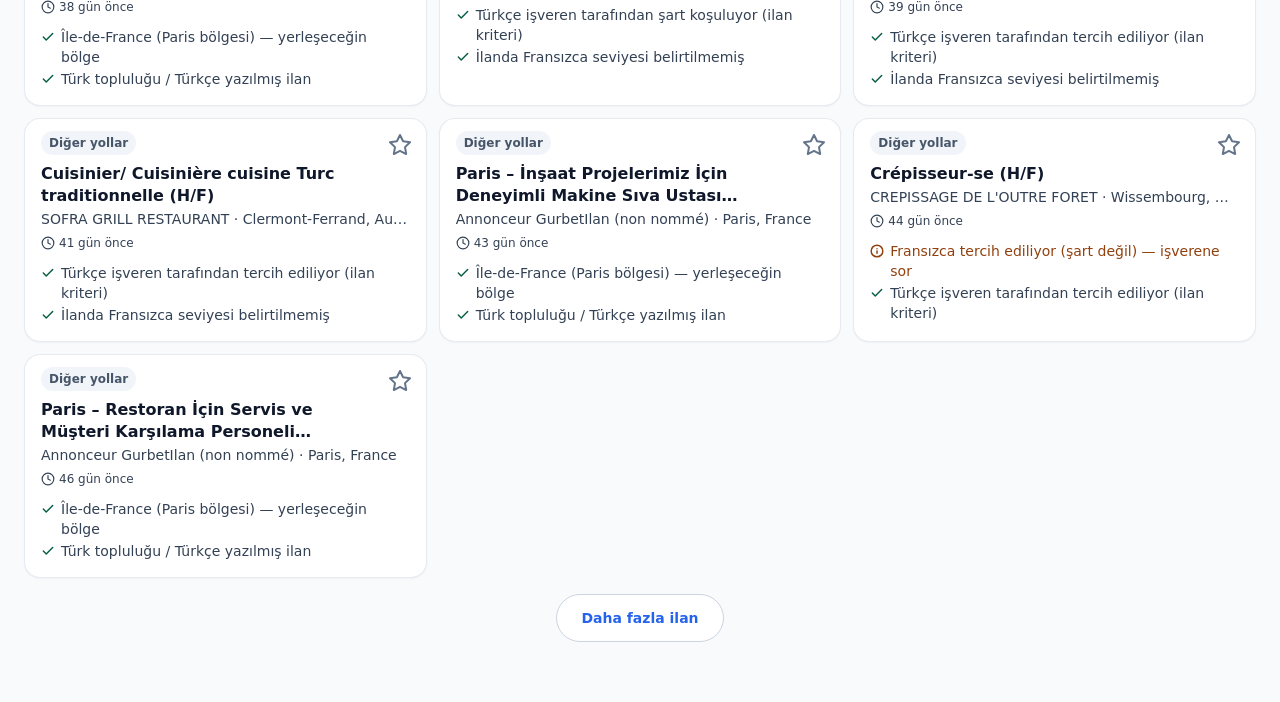
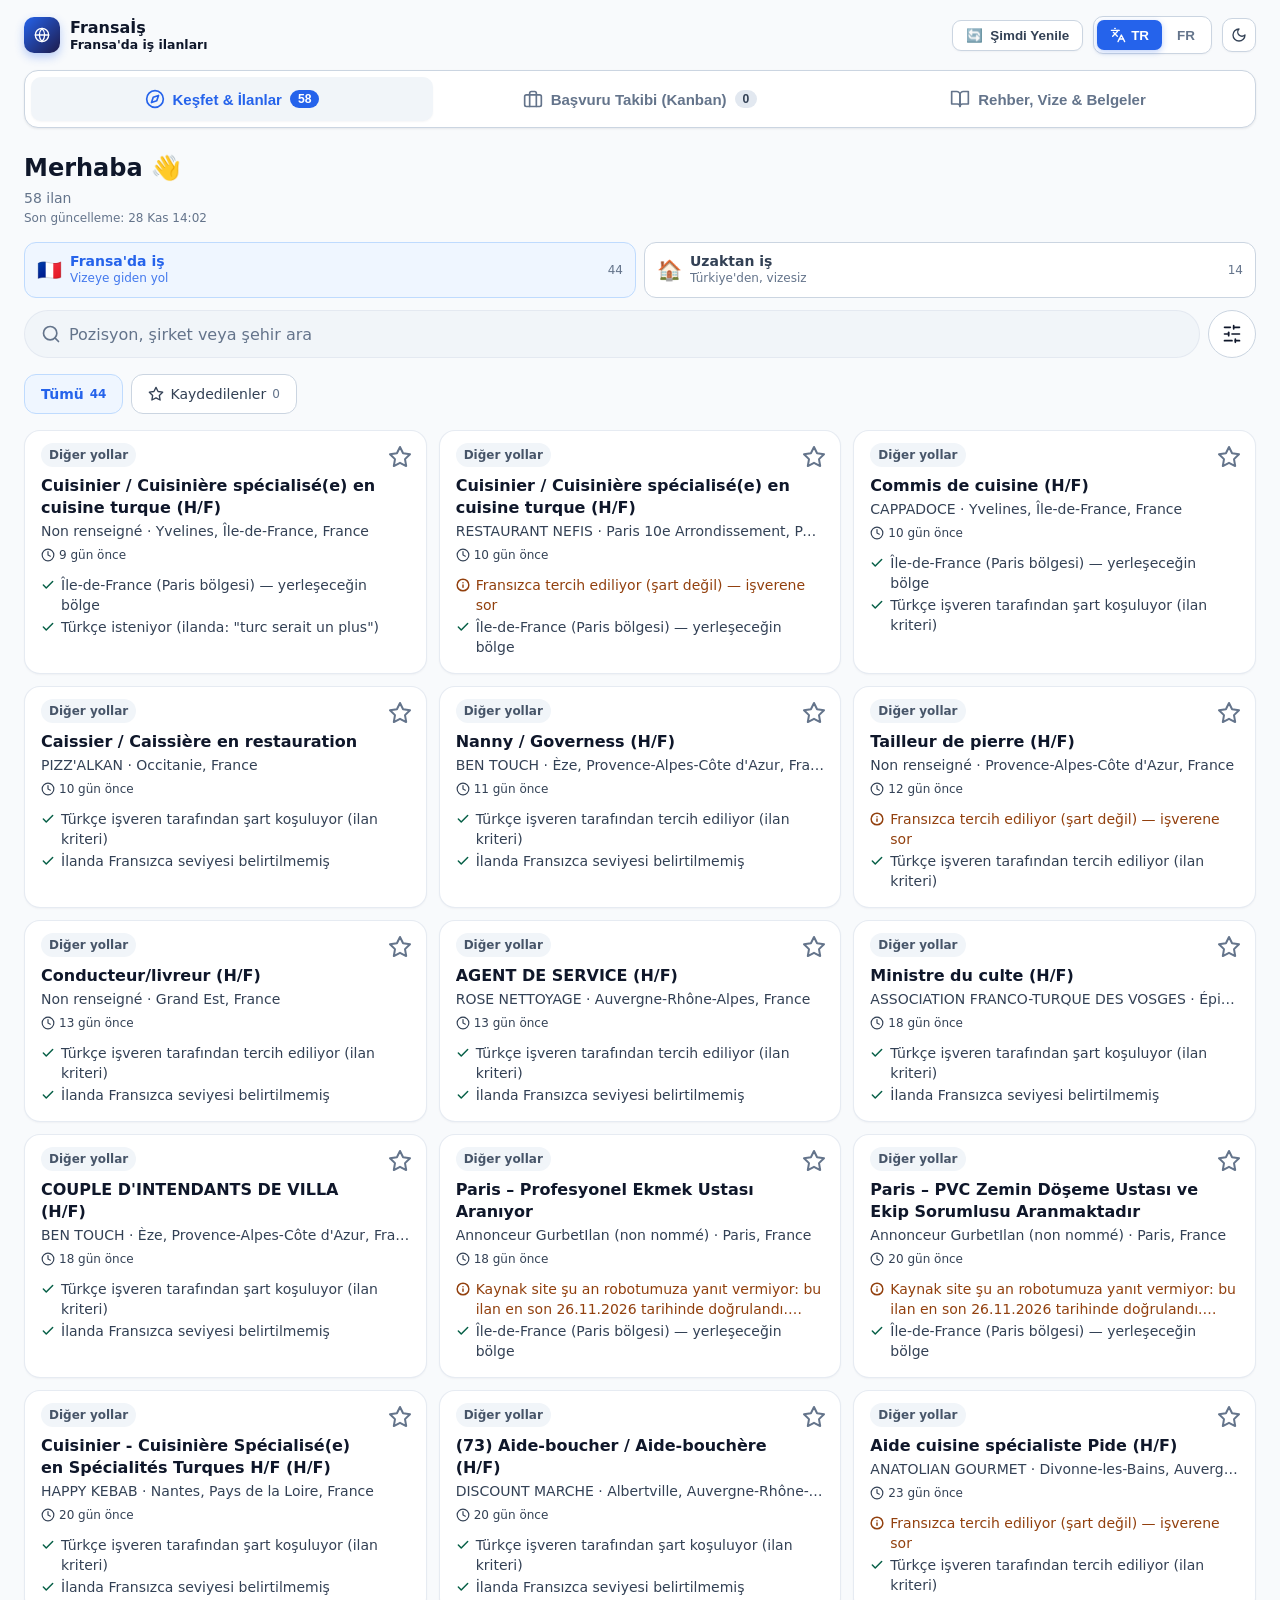
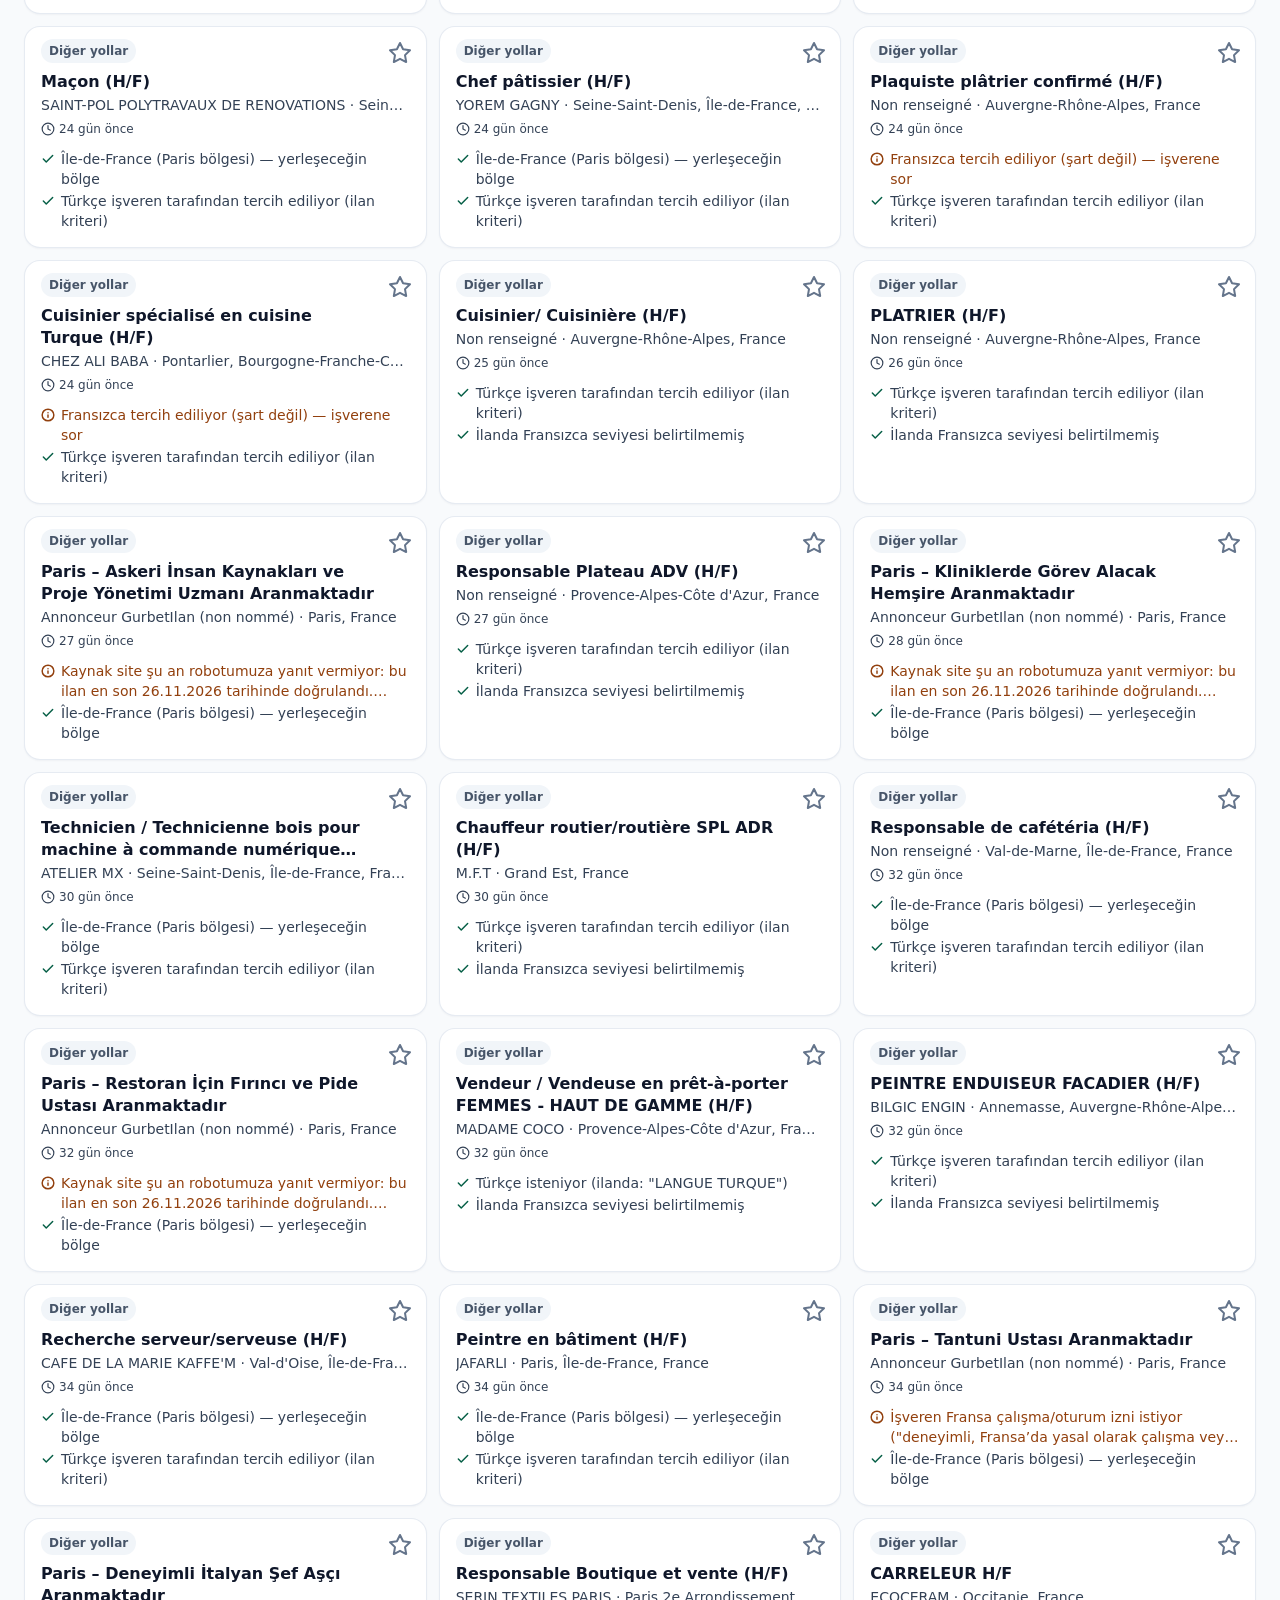
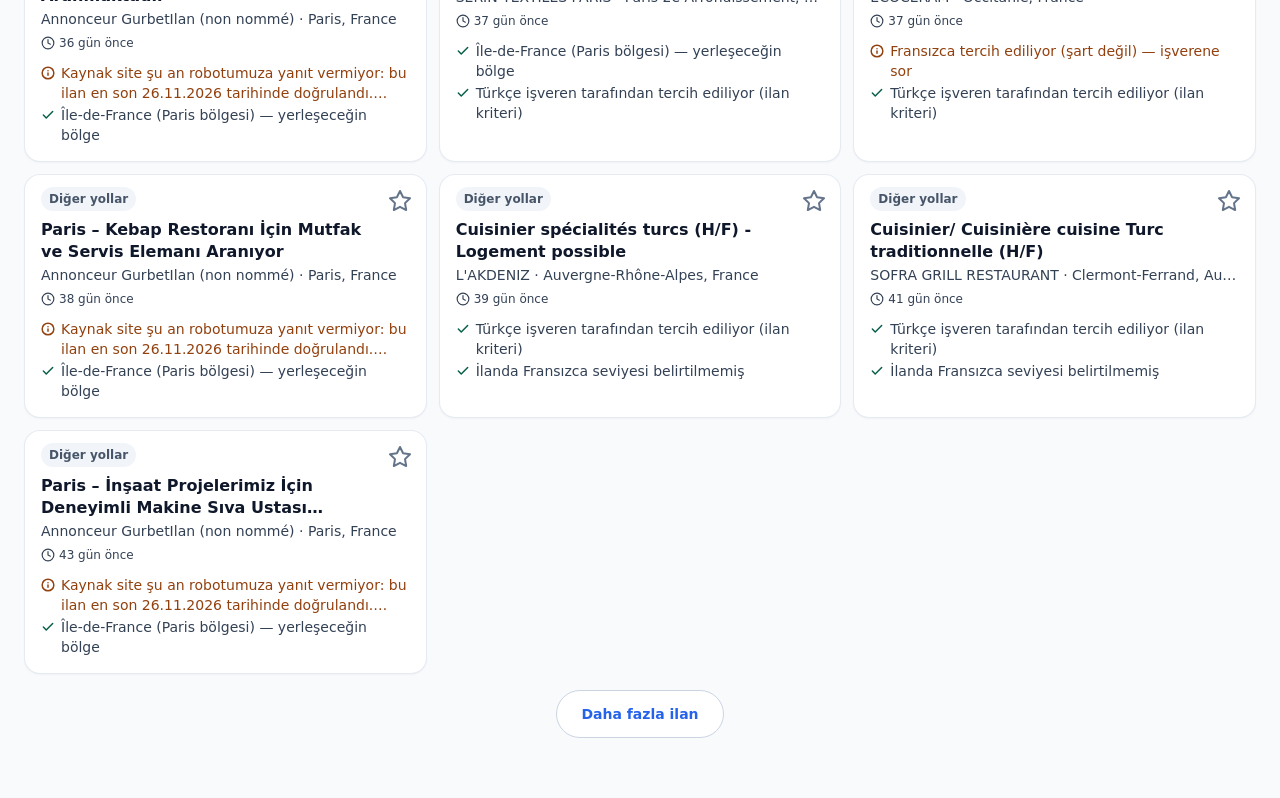
